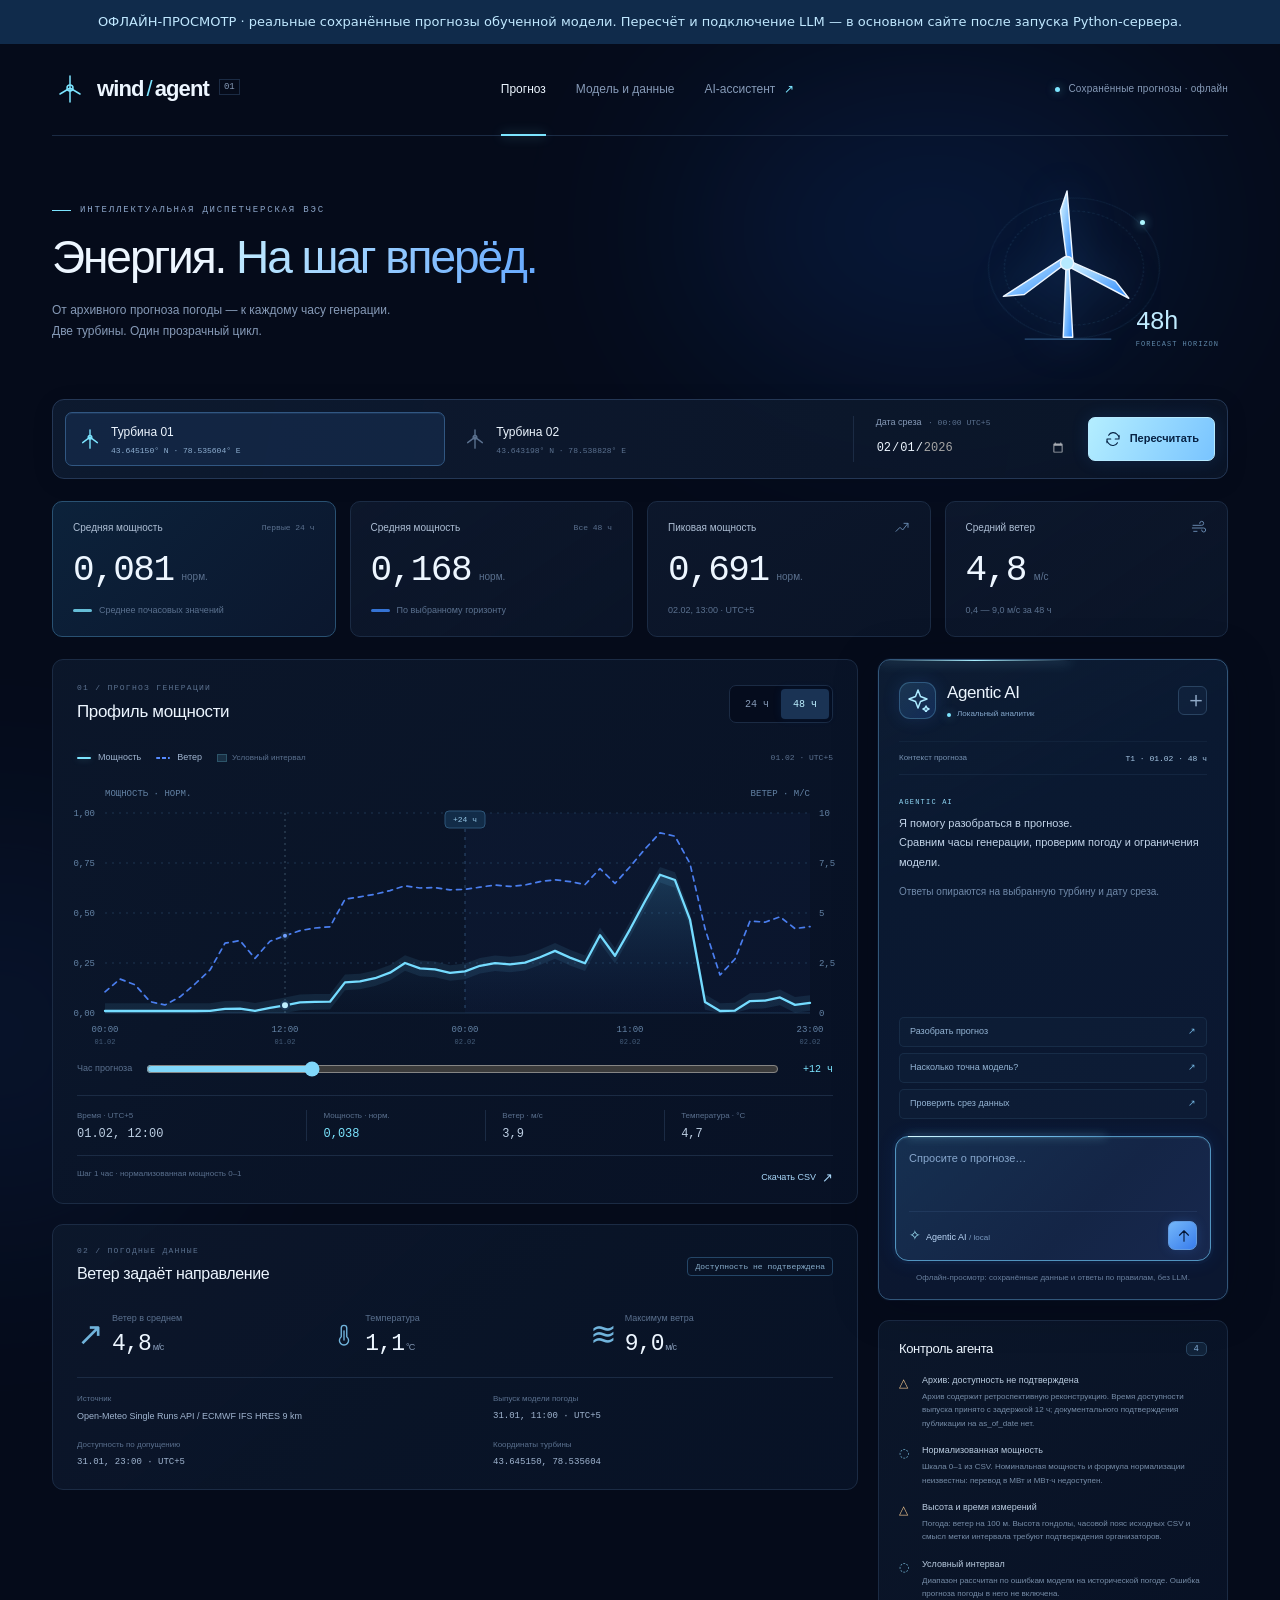
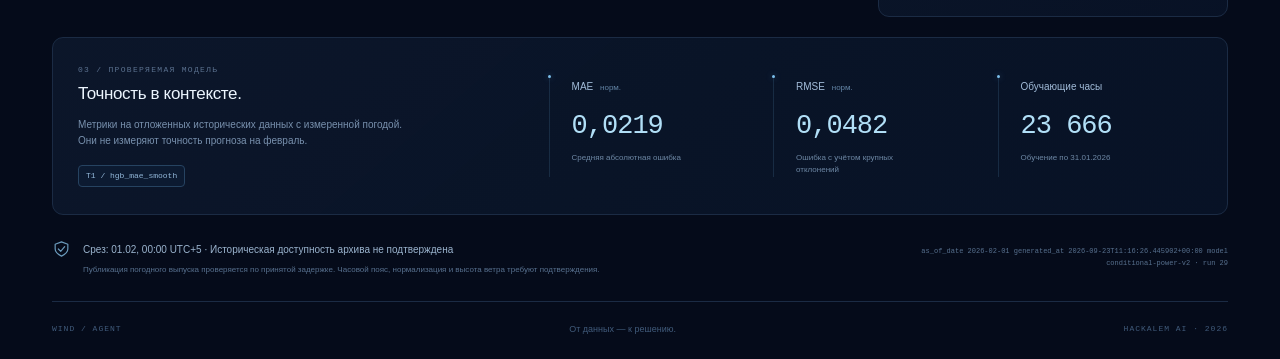
==== preview.html @ 8cc347a9 "Add zip files" ====
<!doctype html>
<html lang="ru">
<head>
  <meta charset="UTF-8">
  <meta name="viewport" content="width=device-width, initial-scale=1.0">
  <meta name="theme-color" content="#050b1a">
  <meta name="description" content="Wind / Agent — почасовой прогноз выработки ветроэлектростанции с проверяемыми данными и AI-ассистентом.">
  <title>Wind / Agent — энергия на шаг вперёд</title>
  <style>/* Wind / Agent. Local, dependency-free interface; all data comes from the API. */
:root {
  color-scheme:dark;
  --bg:#050b1a;
  --panel:#0a1428;
  --panel-raised:#0e1b34;
  --ink:#edf6ff;
  --muted:#869ab7;
  --subtle:#5b718f;
  --line:#1b2b44;
  --cyan:#7ce5ff;
  --blue:#408bff;
  --mint:#80dec9;
  --warning:#edc28c;
  --font:Inter,"SF Pro Display",-apple-system,BlinkMacSystemFont,"Segoe UI",Arial,sans-serif;
  --mono:"SFMono-Regular",Consolas,"Liberation Mono",monospace
}
* {
  box-sizing:border-box
}
html {
  scroll-behavior:smooth;
  scroll-padding-top:25px
}
body {
  margin:0;
  background:var(--bg);
  color:var(--ink);
  font:14px/1.55 var(--font);
  min-width:320px
}
button,input,textarea,select {
  font:inherit
}
button,a,input,textarea {
  -webkit-tap-highlight-color:transparent
}
button {
  cursor:pointer
}
button:disabled {
  cursor:not-allowed;
  opacity:.45
}
a {
  color:inherit;
  text-decoration:none
}
button:focus-visible,a:focus-visible,input:focus-visible,textarea:focus-visible {
  outline:2px solid var(--cyan);
  outline-offset:4px
}
button {
  color:inherit
}
h1,h2,p {
  margin:0
}
svg {
  display:block
}
svg:not(#forecast-chart) {
  fill:none;
  stroke:currentColor;
  stroke-width:1.5;
  stroke-linecap:round;
  stroke-linejoin:round
}
button svg {
  width:18px;
  height:18px
}
.mono {
  font-family:var(--mono);
  font-variant-numeric:tabular-nums
}
.muted {
  color:var(--muted)
}
[hidden] {
  display:none!important
}
.visually-hidden,.skip-link:not(:focus) {
  position:absolute;
  width:1px;
  height:1px;
  overflow:hidden;
  clip-path:inset(50%)
}
.skip-link:focus {
  position:fixed;
  z-index:100;
  top:10px;
  left:10px;
  background:var(--cyan);
  color:var(--bg);
  padding:10px
}
.ambient {
  position:absolute;
  pointer-events:none;
  z-index:0;
  border-radius:100%;
  filter:blur(105px);
  opacity:.14
}
.ambient-one {
  background:#166dfb;
  width:490px;
  height:300px;
  top:80px;
  right:8%
}
.ambient-two {
  background:#16448f;
  width:400px;
  height:430px;
  top:820px;
  left:-200px
}
.app-shell {
  position:relative;
  max-width:1512px;
  padding:0 52px;
  margin:0 auto
}
.topbar {
  height:92px;
  display:flex;
  align-items:center;
  justify-content:space-between;
  gap:25px;
  border-bottom:1px solid var(--line)
}
.brand {
  display:flex;
  align-items:center;
  gap:10px;
  font-size:22px;
  letter-spacing:-.9px;
  font-weight:650;
  white-space:nowrap
}
.brand-mark {
  width:35px;
  height:35px;
  display:grid;
  place-items:center;
  color:var(--cyan)
}
.brand-mark svg {
  width:32px;
  height:32px
}
.brand-slash {
  margin:0 3px;
  color:var(--cyan);
  font-weight:350
}
.brand-version {
  font:9px var(--mono);
  color:var(--muted);
  align-self:flex-start;
  margin-top:7px;
  border:1px solid var(--line);
  padding:2px 4px;
  letter-spacing:0
}
.topbar nav {
  display:flex;
  gap:30px;
  align-self:stretch
}
.nav-link {
  display:flex;
  align-items:center;
  color:var(--muted);
  position:relative;
  font-size:12px
}
.nav-link:hover {
  color:var(--ink)
}
.nav-link.active {
  color:var(--ink)
}
.nav-link.active:after {
  content:"";
  height:2px;
  background:var(--cyan);
  position:absolute;
  bottom:-1px;
  left:0;
  right:0;
  box-shadow:0 0 12px #7ce5ff70
}
.nav-link span {
  margin-left:9px;
  color:var(--cyan)
}
.connection-badge {
  font-size:10px;
  color:var(--muted);
  display:flex;
  align-items:center;
  gap:8px;
  white-space:nowrap;
  letter-spacing:.2px
}
.status-dot {
  display:inline-block;
  width:5px;
  height:5px;
  border-radius:50%;
  background:var(--cyan);
  box-shadow:0 0 9px #7ce5ff85;
  flex-shrink:0
}
.connection-badge.is-error .status-dot {
  background:var(--warning);
  box-shadow:none
}
.hero {
  padding:42px 0 31px;
  display:flex;
  align-items:center;
  justify-content:space-between;
  gap:20px;
  min-height:244px;
  position:relative
}
.eyebrow {
  color:#8ca5c8;
  font:9px/1.5 var(--mono);
  letter-spacing:1.8px;
  display:flex;
  align-items:center;
  gap:9px;
  margin-bottom:14px
}
.eyebrow span {
  width:19px;
  height:1px;
  background:var(--cyan)
}
h1 {
  font-size:clamp(32px,3.6vw,52px);
  font-weight:450;
  letter-spacing:-2.1px;
  line-height:1.12
}
h1 span {
  color:var(--cyan);
  background:linear-gradient(100deg,#c0eaff,#66a9ff);
  -webkit-background-clip:text;
  background-clip:text;
  -webkit-text-fill-color:transparent
}
.hero-subtitle {
  font-size:12px;
  color:var(--muted);
  margin-top:17px;
  line-height:1.7
}
.hero-orbit {
  width:245px;
  height:190px;
  position:relative;
  flex-shrink:0;
  margin-right:20px
}
.hero-orbit>svg {
  position:absolute;
  left:10px;
  top:-8px;
  width:190px;
  height:190px;
  filter:drop-shadow(0 0 20px #3d9aff45);
  stroke:none
}
.orbit-ring {
  position:absolute;
  border:1px solid #21466a50;
  left:25px;
  top:4px;
  width:172px;
  height:172px;
  border-radius:50%;
  transform:rotateX(35deg) rotate(-30deg)
}
.ring-inner {
  width:140px;
  height:140px;
  left:41px;
  top:20px;
  border-style:dashed;
  border-color:#38769b36
}
.orbit-dot {
  width:5px;
  height:5px;
  border-radius:50%;
  background:#adf6ff;
  position:absolute;
  top:42px;
  left:177px;
  box-shadow:0 0 10px #7ce5ff
}
.orbit-label {
  position:absolute;
  right:-11px;
  bottom:20px;
  font:25px var(--mono);
  color:#c0ebff;
  letter-spacing:-1px
}
.orbit-label span {
  display:block;
  font:7px var(--mono);
  letter-spacing:1px;
  color:#6088aa;
  margin-top:3px
}
.control-bar {
  display:flex;
  align-items:center;
  gap:22px;
  border:1px solid #243755;
  border-radius:12px;
  padding:12px;
  background:linear-gradient(100deg,#0e1b31e8,#0a1629e0);
  box-shadow:0 4px 25px #00000012
}
.turbine-toggle {
  display:flex;
  gap:5px;
  flex:1
}
.turbine-toggle button {
  display:flex;
  align-items:center;
  gap:10px;
  text-align:left;
  padding:10px 13px;
  background:transparent;
  border:1px solid transparent;
  border-radius:7px;
  min-height:54px;
  flex:1
}
.turbine-toggle svg {
  width:22px;
  height:30px;
  color:var(--subtle)
}
.turbine-toggle button span {
  font-size:12px;
  font-weight:500
}
.turbine-toggle small {
  display:block;
  font:8px var(--mono);
  color:var(--subtle);
  margin-top:5px;
  white-space:nowrap
}
.turbine-toggle button[aria-pressed=true] {
  background:#19335880;
  border-color:#315782;
  box-shadow:inset 0 1px 0 #569ddd20
}
.turbine-toggle button[aria-pressed=true] svg {
  color:var(--cyan)
}
.turbine-toggle button[aria-pressed=true] small {
  color:#8fb0d2
}
.date-control {
  display:grid;
  gap:5px;
  padding-left:22px;
  border-left:1px solid var(--line)
}
.date-control>span {
  font-size:9px;
  color:var(--muted)
}
.date-control>span span {
  font-size:8px;
  color:var(--subtle);
  margin-left:4px
}
.date-control input {
  color:var(--ink);
  background:transparent;
  border:0;
  padding:0;
  font:12px var(--mono);
  width:190px;
  height:27px;
  outline-offset:3px
}
.date-control input::-webkit-calendar-picker-indicator {
  opacity:.65;
  cursor:pointer
}
.primary-button {
  background:linear-gradient(115deg,#b4eeff,#79c4ff);
  color:#062143;
  border:1px solid #b5e9ff;
  border-radius:7px;
  padding:12px 15px;
  display:flex;
  align-items:center;
  justify-content:center;
  gap:8px;
  font-size:11px;
  font-weight:650;
  box-shadow:0 0 17px #348aff25;
  min-height:42px;
  white-space:nowrap;
  transition:box-shadow .2s,transform .2s
}
.primary-button:hover:not(:disabled) {
  box-shadow:0 0 25px #348aff70;
  transform:translateY(-1px)
}
.primary-button.is-loading svg {
  animation:spin 1.5s linear infinite
}
.error-panel {
  margin-top:18px;
  border:1px solid #73513e;
  background:#251c1c;
  color:#f4cfb3;
  border-radius:9px;
  padding:15px 18px;
  font-size:12px;
  overflow-wrap:anywhere
}
.error-panel strong {
  display:block;
  margin-bottom:4px
}
.error-panel p {
  margin-top:4px
}
.kpi-grid {
  display:grid;
  grid-template-columns:repeat(4,minmax(0,1fr));
  margin:22px 0;
  gap:14px
}
.kpi-card {
  min-width:0;
  position:relative;
  border:1px solid var(--line);
  background:linear-gradient(145deg,#101d34aa,#0a1427);
  border-radius:10px;
  padding:18px 20px
}
.kpi-card:first-child {
  background:linear-gradient(135deg,#12365788,#0b172e);
  border-color:#295172
}
.kpi-label {
  display:flex;
  align-items:center;
  justify-content:space-between;
  gap:9px;
  font-size:10px;
  color:#adbed4
}
.kpi-label>span {
  font:8px var(--mono);
  color:var(--subtle);
  white-space:nowrap
}
.kpi-label>svg {
  width:16px;
  height:16px;
  color:#6485ab
}
.kpi-value {
  margin-top:14px;
  display:flex;
  gap:8px;
  align-items:baseline;
  line-height:1.2
}
.kpi-value>span {
  font:36px var(--mono);
  letter-spacing:-1.5px
}
.kpi-value small {
  font-size:10px;
  color:var(--subtle)
}
.kpi-bottom {
  display:flex;
  align-items:center;
  gap:7px;
  color:var(--subtle);
  font-size:9px;
  margin-top:13px;
  min-height:14px
}
.kpi-mini-line {
  display:inline-block;
  width:19px;
  height:3px;
  border-radius:2px;
  background:var(--cyan);
  opacity:.8
}
.kpi-mini-line.blue {
  background:var(--blue)
}
.workspace-grid {
  display:grid;
  grid-template-columns:minmax(0,1fr) 350px;
  gap:20px;
  align-items:start
}
.data-column,.assistant-column {
  display:grid;
  gap:20px;
  min-width:0
}
.panel {
  background:linear-gradient(140deg,#0c182ce0,#081226f0);
  border:1px solid var(--line);
  border-radius:11px;
  min-width:0
}
.panel-heading {
  display:flex;
  align-items:center;
  justify-content:space-between;
  gap:16px;
  padding:23px 24px 0
}
.section-index {
  font:8px var(--mono);
  letter-spacing:1.3px;
  color:var(--subtle);
  margin-bottom:7px
}
h2 {
  font-size:17px;
  font-weight:500;
  letter-spacing:-.35px
}
.segmented {
  display:flex;
  border:1px solid var(--line);
  padding:3px;
  border-radius:7px;
  background:#050c1d
}
.segmented button {
  padding:6px 12px;
  background:transparent;
  border:0;
  border-radius:4px;
  font:10px var(--mono);
  color:var(--muted);
  min-height:30px
}
.segmented button[aria-pressed=true] {
  background:#1a3354;
  color:#bcf0ff;
  box-shadow:0 0 10px #226ad31a
}
.chart-toolbar {
  padding:22px 24px 4px;
  display:flex;
  align-items:center;
  justify-content:space-between;
  gap:10px;
  flex-wrap:wrap
}
.legend {
  display:flex;
  align-items:center;
  gap:15px;
  flex-wrap:wrap
}
.legend button {
  display:flex;
  align-items:center;
  gap:7px;
  background:none;
  border:0;
  padding:0;
  min-height:22px;
  font-size:9px;
  color:#a0b5d0
}
.legend button[aria-pressed=false] {
  opacity:.45;
  text-decoration:line-through
}
.legend-swatch {
  display:inline-block;
  width:14px;
  height:2px;
  border-radius:2px;
  background:var(--cyan);
  box-shadow:0 0 7px #7ce5ff45
}
.wind-swatch {
  background:repeating-linear-gradient(to right,#568bff 0 4px,transparent 4px 6px);
  box-shadow:none
}
.interval-legend {
  display:flex;
  align-items:center;
  gap:5px;
  font-size:8px;
  color:var(--subtle)
}
.interval-legend span {
  width:10px;
  height:8px;
  background:#7ce5ff20;
  border:1px solid #7ce5ff33
}
.chart-period {
  font-size:8px;
  color:var(--subtle)
}
.chart-wrap {
  position:relative;
  margin:10px 14px 0;
  min-height:270px;
  height:270px
}
#forecast-chart {
  width:100%;
  height:100%;
  overflow:visible
}
#forecast-chart text {
  font:9px var(--mono);
  fill:#6382a4
}
.chart-empty {
  position:absolute;
  inset:0;
  display:flex;
  align-items:center;
  justify-content:center;
  flex-direction:column;
  gap:17px;
  text-align:center;
  color:var(--muted);
  font-size:12px
}
.loader {
  width:25px;
  height:25px;
  border:1px solid #24456b;
  border-top:1px solid var(--cyan);
  border-radius:50%;
  animation:spin .85s linear infinite
}
.chart-tooltip {
  position:absolute;
  z-index:4;
  pointer-events:none;
  border:1px solid #3c6187;
  border-radius:7px;
  background:#0b192eef;
  padding:10px 12px;
  box-shadow:0 8px 25px #0007;
  backdrop-filter:blur(15px);
  font-size:10px;
  min-width:150px
}
.chart-tooltip strong {
  font-weight:500;
  display:block;
  color:#c5e5f4;
  font-family:var(--mono);
  margin-bottom:7px
}
.chart-tooltip div {
  display:flex;
  justify-content:space-between;
  gap:16px;
  margin-top:4px;
  color:var(--muted)
}
.chart-tooltip div span:last-child {
  color:var(--ink);
  font-family:var(--mono)
}
.hour-selector {
  display:flex;
  align-items:center;
  gap:12px;
  font-size:9px;
  color:var(--subtle);
  padding:4px 24px 14px
}
.hour-selector label {
  white-space:nowrap
}
.hour-selector input {
  flex:1;
  min-width:45px;
  accent-color:#80d7fa;
  height:20px
}
.hour-selector output {
  min-width:40px;
  text-align:right;
  color:var(--cyan);
  font-size:10px
}
.point-details {
  margin:0 24px;
  display:grid;
  grid-template-columns:1.3fr repeat(3,1fr);
  gap:10px;
  padding:14px 0;
  border-top:1px solid var(--line);
  border-bottom:1px solid var(--line)
}
.point-details>div {
  display:flex;
  flex-direction:column;
  gap:4px
}
.point-details>div+div {
  padding-left:16px;
  border-left:1px solid var(--line)
}
.point-details span {
  font-size:8px;
  color:var(--subtle)
}
.point-details strong {
  font:12px var(--mono);
  color:#bdcfe3
}
.point-details>div:nth-child(2) strong {
  color:var(--cyan)
}
.chart-footnote {
  padding:12px 24px 15px;
  display:flex;
  justify-content:space-between;
  gap:10px;
  color:var(--subtle);
  font-size:8px
}
.text-button {
  display:flex;
  gap:6px;
  align-items:center;
  background:none;
  border:0;
  padding:0;
  color:#a9d8fa;
  font-size:9px
}
.text-button span {
  font-size:13px
}
.weather-panel .panel-heading {
  padding-top:21px
}
.weather-panel h2 {
  font-size:16px
}
.source-tag {
  border:1px solid #244667;
  color:#8aafcd;
  border-radius:4px;
  padding:4px 7px;
  font:8px var(--mono);
  white-space:nowrap
}
.weather-summary {
  display:grid;
  grid-template-columns:repeat(3,1fr);
  padding:25px 24px 20px;
  gap:13px
}
.weather-stat {
  display:flex;
  align-items:center;
  gap:10px;
  min-width:0
}
.weather-stat>svg {
  width:22px;
  height:25px;
  color:#71b4dc
}
.weather-icon {
  font-size:32px;
  color:#71b4dc;
  width:25px;
  line-height:1
}
.weather-stat>div>span {
  font-size:9px;
  color:var(--subtle);
  display:block
}
.weather-stat strong {
  font:23px var(--mono);
  font-weight:400;
  display:block;
  letter-spacing:-.8px;
  margin-top:5px
}
.weather-stat small {
  font:9px var(--font);
  color:var(--muted)
}
.provenance-grid {
  display:grid;
  grid-template-columns:1.15fr 1fr;
  gap:15px 25px;
  margin:0 24px 20px;
  padding-top:15px;
  border-top:1px solid var(--line)
}
.provenance-grid dt {
  font-size:8px;
  color:var(--subtle)
}
.provenance-grid dd {
  font-size:9px;
  line-height:1.5;
  color:#a0b5d0;
  margin:5px 0 0;
  overflow-wrap:anywhere
}
.chat-panel {
  position:relative;
  border:1px solid #325679;
  border-radius:12px;
  background:linear-gradient(152deg,#152d4b80 0%,#0a1931 28%,#0b1730 80%);
  overflow:hidden;
  box-shadow:0 0 0 1px #3b7bc611,0 6px 45px #01071740
}
.chat-panel:before {
  content:"";
  position:absolute;
  left:0;
  right:45%;
  height:1px;
  top:0;
  background:linear-gradient(90deg,transparent,#a9efff,transparent);
  box-shadow:0 0 12px #8bd9ff
}
.chat-head {
  display:flex;
  align-items:center;
  gap:11px;
  padding:20px
}
.agent-avatar {
  width:37px;
  height:37px;
  display:grid;
  place-items:center;
  border:1px solid #508bb475;
  border-radius:11px;
  background:linear-gradient(135deg,#6cceff26,#2967de35);
  color:#aceaff;
  box-shadow:0 0 17px #3d88ff25
}
.agent-avatar svg {
  width:24px;
  height:24px
}
.chat-head h2 {
  font-size:17px;
  letter-spacing:-.4px
}
.chat-head p {
  font-size:8px;
  color:#85a8cc;
  display:flex;
  gap:6px;
  align-items:center;
  margin-top:2px
}
.chat-head .status-dot {
  width:4px;
  height:4px
}
.icon-button {
  margin-left:auto;
  background:#192d4965;
  border:1px solid #294361;
  color:#91aac8;
  border-radius:6px;
  width:29px;
  height:29px;
  font-size:22px;
  line-height:1
}
.icon-button:hover {
  background:#284668
}
.chat-context {
  display:flex;
  align-items:center;
  justify-content:space-between;
  gap:10px;
  margin:0 20px;
  padding:10px 0;
  border-top:1px solid #233b594a;
  border-bottom:1px solid #233b5960;
  color:#7792b2;
  font-size:8px
}
.chat-context strong {
  font:8px var(--mono);
  color:#a6c6e4
}
.chat-messages {
  height:242px;
  overflow-y:auto;
  padding:23px 20px 12px;
  scrollbar-color:#35597d transparent;
  scrollbar-width:thin;
  display:flex;
  flex-direction:column;
  gap:18px
}
.chat-message {
  font-size:11px;
  line-height:1.75;
  flex-shrink:0;
  overflow-wrap:anywhere
}
.message-author {
  font:7px var(--mono);
  letter-spacing:1.2px;
  color:#91d8f6;
  display:block;
  margin-bottom:8px
}
.chat-message p {
  white-space:pre-wrap;
  color:#c2d4e9
}
.chat-message .message-note {
  font-size:10px;
  color:#7089a9;
  margin-top:11px
}
.user-message {
  background:#1c365865;
  padding:11px 13px;
  border:1px solid #2e507361;
  border-radius:9px 9px 2px 9px;
  margin-left:19px
}
.user-message .message-author {
  color:#90a6c4
}
.assistant-message.is-error p {
  color:var(--warning)
}
.typing {
  display:flex;
  align-items:center;
  gap:5px;
  min-height:18px
}
.typing span {
  width:4px;
  height:4px;
  background:var(--cyan);
  border-radius:50%;
  animation:pulse 1s ease-in-out infinite
}
.typing span:nth-child(2) {
  animation-delay:.15s
}
.typing span:nth-child(3) {
  animation-delay:.3s
}
.chat-suggestions {
  display:flex;
  flex-direction:column;
  gap:6px;
  padding:0 20px 17px
}
.chat-suggestions button {
  display:flex;
  align-items:center;
  justify-content:space-between;
  border:1px solid #24415f75;
  background:#12233b70;
  color:#94b4d4;
  font-size:9px;
  padding:7px 10px;
  border-radius:5px;
  text-align:left;
  transition:background .2s
}
.chat-suggestions button:hover {
  background:#1b3657;
  color:#c1ebff
}
.chat-suggestions button span {
  color:#73b5e0
}
.chat-composer {
  position:relative;
  margin:0 16px;
  padding:13px 13px 10px;
  border:1px solid #5194c0;
  border-radius:13px;
  background:linear-gradient(135deg,#244e7970,#1d335c80 60%,#263b7075);
  box-shadow:0 0 0 3px #478dde09,0 0 20px #195ef41c,inset 0 1px 2px #a2eaff25;
  transition:box-shadow .2s,border-color .2s
}
.chat-composer:before {
  content:"";
  position:absolute;
  top:-1px;
  left:12px;
  width:63%;
  height:1px;
  background:linear-gradient(90deg,#d6faff,#82d1ff,transparent);
  box-shadow:0 0 8px #8be8ff
}
.chat-composer:focus-within {
  border-color:#9ce7ff;
  box-shadow:0 0 0 3px #5399ff1a,0 0 30px #296cfb36,inset 0 1px 5px #8ae9ff20
}
.chat-composer textarea {
  display:block;
  resize:none;
  border:0;
  outline:none;
  background:transparent;
  color:var(--ink);
  font-size:11px;
  line-height:1.6;
  width:100%;
  height:54px;
  max-height:150px;
  padding:0;
  box-shadow:none
}
.chat-composer textarea:focus-visible {
  outline:0
}
.chat-composer textarea::placeholder {
  color:#88a8ce
}
.composer-footer {
  border-top:1px solid #6991c522;
  margin-top:7px;
  padding-top:9px;
  display:flex;
  align-items:center;
  justify-content:space-between;
  gap:9px
}
.composer-footer>span {
  font-size:9px;
  color:#bad6f6
}
.composer-spark {
  font-size:14px;
  color:#a5ecff;
  margin-right:3px
}
.composer-footer small {
  color:#7a9ac0;
  font-size:8px
}
.composer-footer button {
  width:29px;
  height:29px;
  display:grid;
  place-items:center;
  border:1px solid #629be0;
  border-radius:7px;
  background:linear-gradient(140deg,#74b7fa,#387cec);
  color:#041635;
  box-shadow:0 0 11px #438dff35
}
.composer-footer button:hover {
  background:#9cdeff
}
.chat-disclaimer {
  font-size:8px;
  color:#687f9d;
  margin:11px 18px 15px;
  text-align:center
}
.warnings-panel {
  padding-bottom:15px
}
.panel-heading.compact {
  padding:18px 20px 0
}
.compact h2 {
  font-size:13px
}
.count-pill {
  color:#81abd4;
  border:1px solid #294561;
  background:#11233a;
  padding:1px 7px;
  font:9px var(--mono);
  border-radius:5px
}
#warnings-list {
  padding:0 20px
}
#warnings-list>.muted {
  font-size:10px;
  margin-top:15px
}
.warning-item {
  display:flex;
  gap:9px;
  margin-top:14px
}
.warning-symbol {
  width:14px;
  flex-shrink:0;
  color:var(--warning);
  font-size:12px
}
.warning-item.info .warning-symbol {
  color:#78bada
}
.warning-item h3 {
  font-size:9px;
  font-weight:500;
  line-height:1.4;
  margin:0 0 4px;
  color:#bacce0
}
.warning-item p {
  font-size:8px;
  color:#778da8;
  line-height:1.65;
  margin:0
}
.model-panel {
  margin-top:20px;
  display:grid;
  grid-template-columns:1fr 1.5fr;
  padding:27px 25px;
  gap:35px
}
.model-intro>p:not(.section-index) {
  font-size:10px;
  color:#7890ad;
  max-width:345px;
  margin-top:10px;
  line-height:1.65
}
.model-name {
  display:inline-block;
  font-size:8px;
  color:#93b8da;
  border:1px solid #264361;
  background:#0e223b75;
  border-radius:4px;
  padding:4px 7px;
  margin-top:15px;
  overflow-wrap:anywhere;
  max-width:100%
}
.model-metrics {
  display:grid;
  grid-template-columns:repeat(3,1fr);
  align-content:center;
  gap:20px
}
.model-metrics>div {
  padding-left:22px;
  border-left:1px solid #2c4a6870;
  position:relative
}
.model-metrics>div:before {
  content:"";
  width:3px;
  height:3px;
  background:#7bbeea;
  border-radius:50%;
  position:absolute;
  top:0;
  left:-2px;
  box-shadow:0 0 6px #79c2ff70
}
.model-metrics>div>span {
  font-size:10px;
  color:#a1bbd8
}
.model-metrics small {
  font-size:8px;
  color:#6384a5;
  margin-left:4px
}
.model-metrics strong {
  display:block;
  margin:14px 0 11px;
  font:27px var(--mono);
  letter-spacing:-1px;
  color:#b1dff7
}
.model-metrics p {
  font-size:8px;
  color:#6e88a5;
  line-height:1.55;
  max-width:135px
}
.integrity-footer {
  display:flex;
  align-items:center;
  justify-content:space-between;
  gap:30px;
  margin-top:23px;
  padding-bottom:24px;
  border-bottom:1px solid var(--line)
}
.integrity-title {
  display:flex;
  gap:12px;
  max-width:690px
}
.integrity-title>svg {
  width:19px;
  height:22px;
  color:#6b9bbc;
  flex-shrink:0
}
.integrity-title strong {
  font-size:10px;
  color:#9bb4ce;
  font-weight:450
}
.integrity-title p {
  font-size:8px;
  color:#58718f;
  margin-top:4px;
  line-height:1.6
}
.metadata {
  font-size:7px;
  color:#58718f;
  line-height:1.7;
  text-align:right;
  overflow-wrap:anywhere;
  max-width:310px
}
.page-bottom {
  display:flex;
  justify-content:space-between;
  gap:15px;
  padding:22px 0 25px;
  color:#415b7b;
  font:8px var(--mono);
  letter-spacing:1px
}
.page-bottom>span:nth-child(2) {
  font:9px var(--font);
  letter-spacing:0
}
.is-busy .kpi-value {
  opacity:.4
}
@keyframes spin {
  to {
    transform:rotate(360deg)
  }
}
@keyframes pulse {
  50% {
    opacity:.25;
    transform:translateY(-2px)
  }
}
@media(min-width:1600px) {
  .app-shell {
    max-width:1570px
  }
  .workspace-grid {
    grid-template-columns:minmax(0,1fr) 390px
  }
  .chat-messages {
    height:250px
  }
  .hero {
    min-height:270px
  }
  .chart-wrap {
    height:290px
  }
  .chat-suggestions button {
    padding:9px 11px
  }
  .chat-message {
    font-size:12px
  }
}
@media(max-width:1200px) {
  .app-shell {
    padding:0 30px
  }
  .topbar nav {
    gap:20px
  }
  .workspace-grid {
    grid-template-columns:minmax(0,1fr) 310px;
    gap:16px
  }
  .data-column,.assistant-column {
    gap:16px
  }
  .turbine-toggle small {
    font-size:7px
  }
  .control-bar {
    gap:12px
  }
  .date-control {
    padding-left:12px
  }
  .date-control input {
    width:162px
  }
  .date-control>span span {
    display:block;
    margin-left:0
  }
  .kpi-card {
    padding:17px 15px
  }
  .kpi-label {
    font-size:9px
  }
  .kpi-label>span {
    font-size:7px
  }
  .kpi-value>span {
    font-size:30px
  }
  .panel-heading {
    padding-left:19px;
    padding-right:19px
  }
  .chart-toolbar {
    padding-left:19px;
    padding-right:19px
  }
  .interval-legend {
    font-size:7px
  }
  .chart-period {
    font-size:7px
  }
  .weather-summary {
    padding-left:19px;
    padding-right:19px
  }
  .weather-stat {
    gap:7px
  }
  .weather-stat strong {
    font-size:20px
  }
  .weather-stat>div>span {
    font-size:8px
  }
  .weather-stat>svg,.weather-icon {
    width:20px
  }
  .weather-panel h2 {
    font-size:14px
  }
  .source-tag {
    font-size:7px
  }
  .model-panel {
    gap:20px
  }
  .model-metrics {
    gap:13px
  }
  .model-metrics>div {
    padding-left:16px
  }
  .model-metrics strong {
    font-size:23px
  }
  .point-details {
    margin:0 19px;
    gap:6px
  }
  .point-details>div+div {
    padding-left:9px
  }
  .point-details strong {
    font-size:10px
  }
  .point-details span {
    font-size:7px
  }
  .chart-footnote {
    padding-left:19px;
    padding-right:19px
  }
  .chat-head {
    padding:18px
  }
  .chat-context {
    margin:0 18px
  }
  .chat-messages {
    padding-left:18px;
    padding-right:18px
  }
  .chat-suggestions {
    padding-left:18px;
    padding-right:18px
  }
  .hero-orbit {
    margin-right:0
  }
  .hero h1 {
    font-size:40px
  }
}
@media(max-width:1000px) {
  .topbar {
    height:78px
  }
  .topbar nav {
    gap:17px
  }
  .nav-link {
    font-size:11px
  }
  .connection-badge {
    font-size:8px
  }
  .brand {
    font-size:20px
  }
  .hero-orbit {
    width:170px;
    transform:scale(.88);
    transform-origin:right center;
    margin-right:35px
  }
  .hero h1 {
    font-size:35px
  }
  .hero-subtitle {
    font-size:11px
  }
  .workspace-grid {
    grid-template-columns:minmax(0,1fr) 290px
  }
  .control-bar {
    flex-wrap:wrap
  }
  .turbine-toggle {
    flex-basis:50%;
  }
  .date-control input {
    width:155px
  }
  .primary-button {
    padding:10px;
    font-size:10px
  }
  .turbine-toggle small {
    display:none
  }
  .turbine-toggle button {
    padding:8px 10px
  }
  .turbine-toggle button span {
    font-size:11px
  }
  .kpi-grid {
    gap:10px
  }
  .kpi-label {
    display:block
  }
  .kpi-label>span {
    display:block;
    margin-top:3px
  }
  .kpi-label>svg {
    display:none
  }
  .kpi-label {
    min-height:28px
  }
  .kpi-value {
    margin-top:10px
  }
  .kpi-value>span {
    font-size:28px
  }
  .kpi-bottom {
    font-size:8px
  }
  .kpi-mini-line {
    width:12px
  }
  .chart-toolbar {
    padding-top:16px
  }
  .legend {
    gap:10px
  }
  .legend button {
    font-size:8px
  }
  .interval-legend {
    display:none
  }
  .weather-panel .panel-heading {
    align-items:start
  }
  .source-tag {
    display:none
  }
  .weather-summary {
    grid-template-columns:1fr;
    gap:13px;
    padding-top:18px
  }
  .weather-stat>div {
    display:flex;
    flex:1;
    align-items:center;
    justify-content:space-between
  }
  .weather-stat>div>span {
    font-size:10px
  }
  .weather-stat strong {
    font-size:17px;
    margin-top:0
  }
  .weather-stat {
    gap:10px
  }
  .weather-stat>svg,.weather-icon {
    height:19px;
    width:20px;
    font-size:24px
  }
  .provenance-grid {
    gap:13px
  }
  .model-panel {
    grid-template-columns:1fr 1.35fr
  }
  .model-metrics strong {
    font-size:20px
  }
  .model-metrics {
    gap:10px
  }
  .model-metrics>div {
    padding-left:13px
  }
  .chat-messages {
    height:255px
  }
  .chat-suggestions {
    gap:6px
  }
  .chat-suggestions button {
    font-size:8px;
    padding:8px
  }
  .chat-context {
    font-size:7px
  }
  .point-details {
    grid-template-columns:1.2fr 1fr 1fr
  }
  .point-details>div:last-child {
    display:none
  }
  .chart-footnote>span {
    max-width:150px
  }
  .chart-wrap {
    height:250px;
    min-height:250px
  }
  .integrity-footer {
    align-items:start
  }
  .metadata {
    max-width:210px
  }
}
@media(max-width:800px) {
  .app-shell {
    padding:0 22px
  }
  .connection-badge {
    display:none
  }
  .topbar nav {
    gap:22px
  }
  .hero {
    padding:33px 0 27px;
    min-height:215px
  }
  .hero h1 {
    font-size:32px;
    letter-spacing:-1.3px
  }
  .hero-orbit {
    display:none
  }
  .eyebrow {
    font-size:8px;
    letter-spacing:1.3px
  }
  .hero-subtitle br {
    display:none
  }
  .hero-subtitle {
    max-width:390px
  }
  .workspace-grid {
    grid-template-columns:1fr
  }
  .assistant-column {
    grid-template-columns:1fr 1fr;
    align-items:start
  }
  .chat-panel {
    grid-row:span 2
  }
  .chat-messages {
    height:210px
  }
  .model-panel {
    grid-template-columns:1fr;
    gap:25px
  }
  .model-intro>p:not(.section-index) {
    max-width:550px
  }
  .model-metrics {
    gap:25px
  }
  .model-metrics strong {
    font-size:29px
  }
  .weather-summary {
    grid-template-columns:repeat(3,1fr);
    gap:15px;
    padding:22px 24px
  }
  .weather-stat>div {
    display:block
  }
  .weather-stat>div>span {
    font-size:9px
  }
  .weather-stat strong {
    font-size:23px;
    margin-top:5px
  }
  .weather-stat>svg,.weather-icon {
    height:26px;
    width:23px
  }
  .weather-icon {
    font-size:32px
  }
  .source-tag {
    display:block
  }
  .weather-panel h2 {
    font-size:17px
  }
  .point-details {
    grid-template-columns:1.3fr repeat(3,1fr)
  }
  .point-details>div:last-child {
    display:flex
  }
  .point-details span {
    font-size:8px
  }
  .point-details strong {
    font-size:12px
  }
  .chart-wrap {
    height:270px
  }
  .chart-footnote>span {
    max-width:none
  }
  .interval-legend {
    display:flex;
    font-size:8px
  }
  .legend button {
    font-size:9px
  }
  .legend {
    gap:15px
  }
  .chart-period {
    font-size:8px
  }
  .chart-toolbar {
    padding-top:20px
  }
  .integrity-footer {
    gap:20px
  }
  .metadata {
    max-width:190px
  }
  .control-bar {
    padding:10px
  }
  .turbine-toggle {
    flex-basis:auto
  }
  .date-control input {
    width:154px
  }
  .turbine-toggle button {
    min-height:45px;
    gap:7px
  }
  .turbine-toggle svg {
    width:18px
  }
  .turbine-toggle button span {
    font-size:10px
  }
  .primary-button span {
    font-size:9px
  }
  .primary-button {
    gap:5px;
    padding:10px
  }
  .kpi-card {
    padding:16px 13px
  }
  .kpi-value>span {
    font-size:27px
  }
  .kpi-value small {
    font-size:8px
  }
  .kpi-value {
    gap:5px
  }
  .kpi-bottom {
    font-size:7px
  }
  .kpi-mini-line {
    display:none
  }
}
@media(max-width:580px) {
  .app-shell {
    padding:0 16px
  }
  .topbar {
    height:70px;
    gap:15px
  }
  .brand {
    font-size:20px
  }
  .brand-mark {
    width:26px
  }
  .brand-mark svg {
    width:28px
  }
  .brand-version {
    display:none
  }
  .topbar nav {
    gap:17px
  }
  .nav-link {
    font-size:9px
  }
  .nav-link:nth-child(2) {
    display:none
  }
  .hero {
    padding:29px 0 25px;
    min-height:200px
  }
  .hero h1 {
    font-size:34px;
    line-height:1.12;
    max-width:350px;
    letter-spacing:-1.3px
  }
  .hero h1 span {
    display:block
  }
  .hero-subtitle {
    font-size:10px;
    margin-top:15px;
    max-width:325px
  }
  .eyebrow {
    font-size:7px;
    letter-spacing:1px
  }
  .control-bar {
    gap:12px;
    padding:11px;
    border-radius:9px
  }
  .turbine-toggle {
    flex-basis:100%;
    gap:9px
  }
  .turbine-toggle button {
    padding:10px;
    min-height:51px;
    border:1px solid var(--line)
  }
  .turbine-toggle button span {
    font-size:11px
  }
  .turbine-toggle svg {
    width:20px
  }
  .turbine-toggle small {
    display:block;
    font-size:6px;
    margin-top:4px
  }
  .date-control {
    border:0;
    padding:0;
    flex:1;
    gap:3px
  }
  .date-control>span {
    font-size:8px
  }
  .date-control>span span {
    display:inline;
    font-size:7px;
    margin-left:3px
  }
  .date-control input {
    width:100%;
    font-size:11px;
    height:27px
  }
  .primary-button {
    padding:11px 12px;
    font-size:10px;
    gap:7px
  }
  .primary-button span {
    font-size:10px
  }
  .primary-button svg {
    width:15px
  }
  .kpi-grid {
    grid-template-columns:repeat(2,1fr);
    margin:15px 0;
    gap:10px
  }
  .kpi-card {
    padding:14px 15px
  }
  .kpi-label {
    min-height:auto;
    display:flex;
    font-size:9px
  }
  .kpi-label>span {
    font-size:6px;
    margin:0
  }
  .kpi-value>span {
    font-size:30px
  }
  .kpi-value {
    margin-top:12px
  }
  .kpi-bottom {
    font-size:8px;
    margin-top:9px
  }
  .workspace-grid {
    gap:15px
  }
  .data-column,.assistant-column {
    gap:15px
  }
  .panel-heading {
    padding:18px 16px 0;
    gap:12px
  }
  .section-index {
    font-size:7px;
    letter-spacing:1px
  }
  .panel-heading h2 {
    font-size:15px
  }
  .segmented button {
    font-size:9px;
    padding:5px 10px;
    min-height:29px
  }
  .chart-toolbar {
    padding:16px 16px 0;
    gap:5px
  }
  .legend {
    gap:12px
  }
  .legend button {
    font-size:8px;
    min-height:22px
  }
  .interval-legend {
    font-size:7px
  }
  .chart-period {
    font-size:7px;
    margin-top:1px
  }
  .chart-wrap {
    margin:5px 7px 0;
    height:240px;
    min-height:240px
  }
  .hour-selector {
    padding:1px 16px 12px;
    font-size:8px;
    gap:8px
  }
  .hour-selector output {
    font-size:9px;
    min-width:34px
  }
  .point-details {
    margin:0 16px;
    grid-template-columns:1.25fr 1fr 1fr;
    gap:8px;
    padding:12px 0
  }
  .point-details>div:last-child {
    display:none
  }
  .point-details span {
    font-size:7px
  }
  .point-details strong {
    font-size:10px
  }
  .point-details>div+div {
    padding-left:10px
  }
  .chart-footnote {
    padding:10px 16px 12px;
    font-size:7px;
    align-items:center
  }
  .chart-footnote>span {
    max-width:180px
  }
  .text-button {
    font-size:8px
  }
  .weather-panel .panel-heading {
    padding-top:18px
  }
  .weather-panel h2 {
    font-size:14px
  }
  .source-tag {
    font-size:6px;
    padding:4px 5px
  }
  .weather-summary {
    padding:23px 16px 17px;
    gap:12px
  }
  .weather-stat {
    gap:6px
  }
  .weather-stat>div>span {
    font-size:7px
  }
  .weather-stat strong {
    font-size:19px
  }
  .weather-stat small {
    font-size:8px
  }
  .weather-stat>svg {
    width:16px;
    height:20px
  }
  .weather-icon {
    width:17px;
    font-size:26px
  }
  .provenance-grid {
    margin:0 16px 18px;
    gap:14px 17px;
    padding-top:13px
  }
  .provenance-grid dt {
    font-size:7px
  }
  .provenance-grid dd {
    font-size:8px
  }
  .assistant-column {
    grid-template-columns:1fr
  }
  .chat-panel {
    grid-row:auto
  }
  .chat-head {
    padding:20px
  }
  .chat-context {
    margin:0 20px;
    font-size:8px
  }
  .chat-context strong {
    font-size:9px
  }
  .chat-messages {
    height:230px;
    padding:22px 20px 12px
  }
  .chat-message {
    font-size:12px
  }
  .message-author {
    font-size:8px
  }
  .chat-message .message-note {
    font-size:11px
  }
  .chat-suggestions {
    padding:0 20px 16px
  }
  .chat-suggestions button {
    font-size:10px;
    padding:9px 11px
  }
  .chat-composer {
    margin:0 18px;
    padding:14px
  }
  .chat-composer textarea {
    font-size:12px;
    height:57px
  }
  .composer-footer {
    padding-top:10px
  }
  .composer-footer>span {
    font-size:10px
  }
  .composer-footer button {
    height:33px;
    width:33px
  }
  .chat-disclaimer {
    font-size:8px;
    margin-bottom:16px
  }
  .warning-item h3 {
    font-size:10px
  }
  .warning-item p {
    font-size:9px
  }
  .warnings-panel {
    padding-bottom:20px
  }
  .model-panel {
    margin-top:15px;
    padding:22px 18px;
    gap:23px
  }
  .model-intro h2 {
    font-size:19px
  }
  .model-intro>p:not(.section-index) {
    font-size:10px
  }
  .model-metrics {
    gap:14px
  }
  .model-metrics>div {
    padding-left:10px
  }
  .model-metrics>div>span {
    font-size:8px
  }
  .model-metrics small {
    font-size:6px;
    margin-left:0
  }
  .model-metrics strong {
    font-size:22px;
    margin:11px 0 8px;
    letter-spacing:-.8px
  }
  .model-metrics p {
    font-size:7px
  }
  .model-name {
    font-size:7px
  }
  .integrity-footer {
    flex-direction:column;
    gap:12px;
    margin-top:20px;
    padding-bottom:20px
  }
  .integrity-title {
    gap:9px
  }
  .integrity-title strong {
    font-size:9px
  }
  .integrity-title p {
    font-size:8px
  }
  .integrity-title>svg {
    width:17px
  }
  .metadata {
    text-align:left;
    max-width:100%;
    padding-left:26px;
    font-size:7px
  }
  .page-bottom {
    font-size:7px;
    letter-spacing:.6px;
    padding:20px 0
  }
  .page-bottom>span:nth-child(2) {
    display:none
  }
}
@media(prefers-reduced-motion:reduce) {
  html {
    scroll-behavior:auto
  }
  *,*:before,*:after {
    animation:none!important;
    transition:none!important
  }
  .loader {
    border-color:var(--cyan)
  }
}
</style>
  
</head>
<body><div style="padding:12px 24px;background:#102b4b;color:#c0e8ff;font:13px/1.5 system-ui;text-align:center;position:relative;z-index:5">ОФЛАЙН-ПРОСМОТР · реальные сохранённые прогнозы обученной модели. Пересчёт и подключение LLM — в основном сайте после запуска Python-сервера.</div>
  <a class="skip-link" href="#forecast">К прогнозу</a>
  <div class="ambient ambient-one" aria-hidden="true"></div>
  <div class="ambient ambient-two" aria-hidden="true"></div>
  <div class="app-shell">
    <header class="topbar">
      <a class="brand" href="#" aria-label="Wind Agent — главная"><span class="brand-mark" aria-hidden="true"><svg viewBox="0 0 32 32"><path d="M16 3v12L6 21M16 15l10 6M16 15v14"/><circle cx="16" cy="15" r="3"/></svg></span><span>wind<span class="brand-slash">/</span>agent</span><span class="brand-version">01</span></a>
      <nav aria-label="Разделы"><a class="nav-link active" href="#forecast">Прогноз</a><a class="nav-link" href="#model-section">Модель и данные</a><a class="nav-link" href="#agent-chat">AI-ассистент <span>↗</span></a></nav>
      <div class="connection-badge" role="status"><span class="status-dot"></span><span id="connection-label">Подключение к API</span></div>
    </header>

    <main>
      <section class="hero" aria-labelledby="page-title">
        <div class="hero-copy"><p class="eyebrow"><span></span> ИНТЕЛЛЕКТУАЛЬНАЯ ДИСПЕТЧЕРСКАЯ ВЭС</p><h1 id="page-title">Энергия. <span>На шаг вперёд.</span></h1><p class="hero-subtitle">От архивного прогноза погоды — к каждому часу генерации.<br>Две турбины. Один прозрачный цикл.</p></div>
        <div class="hero-orbit" aria-hidden="true"><div class="orbit-ring ring-outer"></div><div class="orbit-ring ring-inner"></div><span class="orbit-dot"></span><svg viewBox="0 0 200 200"><defs><linearGradient id="turbine-gradient" x1="0" y1="0" x2="1" y2="1"><stop stop-color="#ddf9ff"/><stop offset="1" stop-color="#2787fe"/></linearGradient></defs><path d="M98 99 95 176h10l-4-77" fill="url(#turbine-gradient)"/><g fill="url(#turbine-gradient)"><path d="m99 97-7-54 7-21 6 73Z"/><path d="m98 98-44 33-22 2 62-40Z"/><path d="m102 96 48 21 14 18-65-34Z"/></g><circle cx="99" cy="98" r="7" fill="#b6eaff"/><path d="M55 178h90" stroke="#2d5580"/></svg><span class="orbit-label">48h<span>FORECAST HORIZON</span></span></div>
      </section>

      <section class="control-bar" aria-label="Параметры прогноза">
        <div class="turbine-toggle" role="group" aria-label="Выбор турбины"><button type="button" data-turbine="T1" aria-pressed="true"><svg viewBox="0 0 24 24" aria-hidden="true"><path d="M12 2v8m0 0L4 16m8-6 8 6m-8-6v12"/><circle cx="12" cy="10" r="2"/></svg><span>Турбина 01<small>43.645150° N · 78.535604° E</small></span></button><button type="button" data-turbine="T2" aria-pressed="false"><svg viewBox="0 0 24 24" aria-hidden="true"><path d="M12 2v8m0 0L4 16m8-6 8 6m-8-6v12"/><circle cx="12" cy="10" r="2"/></svg><span>Турбина 02<small>43.643198° N · 78.538828° E</small></span></button></div>
        <label class="date-control"><span>Дата среза <span class="mono">· 00:00 UTC+5</span></span><input id="forecast-date" type="date" min="2026-01-31" max="2026-02-28" value="2026-02-01" required></label>
        <button class="primary-button" id="refresh-button" type="button"><svg viewBox="0 0 24 24" aria-hidden="true"><path d="M20 7v5h-5M4 17v-5h5"/><path d="M6.2 7a7 7 0 0 1 11.5-1L20 9M4 15l2.3 3A7 7 0 0 0 18 17"/></svg><span>Пересчитать</span></button>
      </section>
      <div class="error-panel" id="forecast-error" role="alert" hidden></div>
      <div class="kpi-grid" aria-label="Сводка прогноза" aria-live="polite">
        <article class="kpi-card"><div class="kpi-label">Средняя мощность <span>Первые 24 ч</span></div><div class="kpi-value"><span data-metric="mean24">—</span><small>норм.</small></div><div class="kpi-bottom"><span class="kpi-mini-line" aria-hidden="true"></span><span>Среднее почасовых значений</span></div></article>
        <article class="kpi-card"><div class="kpi-label">Средняя мощность <span data-horizon-label>Все 48 ч</span></div><div class="kpi-value"><span data-metric="meanAll">—</span><small>норм.</small></div><div class="kpi-bottom"><span class="kpi-mini-line blue" aria-hidden="true"></span><span>По выбранному горизонту</span></div></article>
        <article class="kpi-card"><div class="kpi-label">Пиковая мощность <svg viewBox="0 0 24 24" aria-hidden="true"><path d="m3 17 6-6 4 4 8-10m-6 0h6v6"/></svg></div><div class="kpi-value"><span data-metric="peak">—</span><small>норм.</small></div><div class="kpi-bottom" data-metric="peakTime">Ожидаем прогноз</div></article>
        <article class="kpi-card"><div class="kpi-label">Средний ветер <svg viewBox="0 0 24 24" aria-hidden="true"><path d="M3 8h13a3 3 0 1 0-3-3M2 12h17a3 3 0 1 1-3 3M4 17h5"/></svg></div><div class="kpi-value"><span data-metric="wind">—</span><small>м/с</small></div><div class="kpi-bottom" data-metric="windRange">Погодные входные данные</div></article>
      </div>

      <div class="workspace-grid">
        <div class="data-column">
          <section class="panel chart-panel" id="forecast" aria-labelledby="chart-title">
            <div class="panel-heading"><div><p class="section-index">01 / ПРОГНОЗ ГЕНЕРАЦИИ</p><h2 id="chart-title">Профиль мощности</h2></div><div class="segmented" role="group" aria-label="Горизонт прогноза"><button type="button" data-horizon="24" aria-pressed="false">24 ч</button><button type="button" data-horizon="48" aria-pressed="true">48 ч</button></div></div>
            <div class="chart-toolbar"><div class="legend" role="group" aria-label="Ряды графика"><button type="button" data-series="power" aria-pressed="true"><span class="legend-swatch"></span>Мощность</button><button type="button" data-series="wind" aria-pressed="true"><span class="legend-swatch wind-swatch"></span>Ветер</button><span class="interval-legend" id="interval-legend" hidden><span></span>Условный интервал</span></div><span class="chart-period mono" id="chart-period">—</span></div>
            <div class="chart-wrap" id="chart-wrap"><svg id="forecast-chart" role="img" aria-label="Почасовой прогноз нормализованной мощности и скорости ветра"></svg><div class="chart-empty" id="chart-empty"><span class="loader"></span><p>Получаем архивную погоду<br>и запускаем модель…</p></div><div class="chart-tooltip" id="chart-tooltip" role="tooltip" hidden></div></div>
            <div class="hour-selector"><label for="forecast-hour">Час прогноза</label><input id="forecast-hour" type="range" min="0" max="47" value="12" disabled><output for="forecast-hour" id="hour-label" class="mono">+12 ч</output></div>
            <div class="point-details" id="point-details"><div><span>Время · UTC+5</span><strong data-point="time">—</strong></div><div><span>Мощность · норм.</span><strong data-point="power">—</strong></div><div><span>Ветер · м/с</span><strong data-point="wind">—</strong></div><div><span>Температура · °C</span><strong data-point="temperature">—</strong></div></div>
            <div class="chart-footnote"><span>Шаг 1 час · нормализованная мощность 0–1</span><button type="button" class="text-button" id="export-button" disabled>Скачать CSV <span>↗</span></button></div>
          </section>

          <section class="panel weather-panel" aria-labelledby="weather-title"><div class="panel-heading"><div><p class="section-index">02 / ПОГОДНЫЕ ДАННЫЕ</p><h2 id="weather-title">Ветер задаёт направление</h2></div><span class="source-tag" id="weather-source-tag">Архив прогноза</span></div><div class="weather-summary"><div class="weather-stat"><span class="weather-icon" aria-hidden="true">↗</span><div><span>Ветер в среднем</span><strong><span data-metric="weatherWind">—</span><small> м/с</small></strong></div></div><div class="weather-stat"><svg viewBox="0 0 24 24" aria-hidden="true"><path d="M9 14.5V5a3 3 0 0 1 6 0v9.5a5 5 0 1 1-6 0Z"/><path d="M12 8v10"/></svg><div><span>Температура</span><strong><span data-metric="temperature">—</span><small> °C</small></strong></div></div><div class="weather-stat"><span class="weather-icon" aria-hidden="true">≋</span><div><span>Максимум ветра</span><strong><span data-metric="maxWind">—</span><small> м/с</small></strong></div></div></div><dl class="provenance-grid"><div><dt>Источник</dt><dd id="weather-source">—</dd></div><div><dt>Выпуск модели погоды</dt><dd id="weather-run" class="mono">—</dd></div><div><dt>Доступность по допущению</dt><dd id="weather-available" class="mono">—</dd></div><div><dt>Координаты турбины</dt><dd id="weather-coordinates" class="mono">43.645150, 78.535604</dd></div></dl></section>
        </div>

        <aside class="assistant-column">
          <section class="chat-panel" id="agent-chat" aria-labelledby="chat-title"><div class="chat-head"><div class="agent-avatar" aria-hidden="true"><svg viewBox="0 0 24 24"><path d="m12 2 2.5 6.5L21 11l-6.5 2.5L12 20l-2.5-6.5L3 11l6.5-2.5Z"/><path d="m20 18 1 2 2 1-2 1-1 2-1-2-2-1 2-1Z"/></svg></div><div><h2 id="chat-title">Agentic AI</h2><p><span class="status-dot"></span><span id="chat-mode">Локальный аналитик</span></p></div><button type="button" class="icon-button" id="clear-chat" aria-label="Начать новый чат" title="Новый чат">＋</button></div><div class="chat-context"><span>Контекст прогноза</span><strong id="chat-context">T1 · 01.02 · 48 ч</strong></div><div class="chat-messages" id="chat-messages" role="log" aria-label="Сообщения Agentic AI" aria-live="polite"><article class="chat-message assistant-message"><span class="message-author">AGENTIC AI</span><p>Я помогу разобраться в прогнозе.<br>Сравним часы генерации, проверим погоду и ограничения модели.</p><p class="message-note">Ответы опираются на выбранную турбину и дату среза.</p></article></div><div class="chat-suggestions" aria-label="Примеры вопросов"><button type="button" data-prompt="Объясни текущий прогноз и назови час максимальной мощности">Разобрать прогноз <span>↗</span></button><button type="button" data-prompt="Какая точность модели и что означает MAE?">Насколько точна модель? <span>↗</span></button><button type="button" data-prompt="Как модель защищена от утечки будущих данных?">Проверить срез данных <span>↗</span></button></div><form class="chat-composer" id="chat-form"><label class="visually-hidden" for="chat-input">Сообщение Agentic AI</label><textarea id="chat-input" placeholder="Спросите о прогнозе…" rows="2" maxlength="4000" required></textarea><div class="composer-footer"><span><span class="composer-spark">✧</span> Agentic AI <small id="composer-mode">/ local</small></span><button type="submit" id="chat-send" aria-label="Отправить сообщение"><svg viewBox="0 0 24 24" aria-hidden="true"><path d="M12 19V5m-6 6 6-6 6 6"/></svg></button></div></form><p class="chat-disclaimer" id="chat-disclaimer">Локальный режим: анализ данных по правилам, без LLM.</p></section>
          <section class="panel warnings-panel" aria-labelledby="warnings-title"><div class="panel-heading compact"><h2 id="warnings-title">Контроль агента</h2><span class="count-pill" id="warning-count">—</span></div><div id="warnings-list"><p class="muted">Проверки появятся после расчёта.</p></div></section>
        </aside>
      </div>

      <section class="panel model-panel" id="model-section" aria-labelledby="model-title"><div class="model-intro"><p class="section-index">03 / ПРОВЕРЯЕМАЯ МОДЕЛЬ</p><h2 id="model-title">Точность в контексте.</h2><p>Метрики на отложенных исторических данных с измеренной погодой. Они не измеряют точность прогноза на февраль.</p><span class="model-name mono" id="model-name">Загружаем метаданные…</span></div><div class="model-metrics"><div><span>MAE <small>норм.</small></span><strong data-model="mae">—</strong><p>Средняя абсолютная ошибка</p></div><div><span>RMSE <small>норм.</small></span><strong data-model="rmse">—</strong><p>Ошибка с учётом крупных отклонений</p></div><div><span>Обучающие часы</span><strong data-model="hours">—</strong><p id="model-period">Исторический ряд турбины</p></div></div></section>

      <footer class="integrity-footer"><div class="integrity-title"><svg viewBox="0 0 24 24" aria-hidden="true"><path d="m12 3 8 3v6c0 5-8 9-8 9s-8-4-8-9V6Z"/><path d="m8 12 3 3 5-6"/></svg><div><strong id="cutoff-label">Данные привязаны к моменту прогноза</strong><p>Публикация погодного выпуска проверяется по принятой задержке. Часовой пояс, нормализация и высота ветра требуют подтверждения.</p></div></div><div class="metadata mono" id="forecast-metadata">as_of_date · generated_at · model_version</div></footer>
    </main>
    <div class="page-bottom"><span>WIND / AGENT</span><span>От данных — к решению.</span><span>HACKALEM AI · 2026</span></div>
  </div>
<script>
const OFFLINE_DATA = {"status":{"status":"ok","model":{"model_version":"conditional-power-v2","model_available_at":"2026-01-31T19:00:00Z","model_available_at_local":"2026-02-01T00:00:00+05:00","timezone":"Asia/Almaty","feature_schema":["wind_speed","temperature","hour_sin","hour_cos","year_day_sin","year_day_cos"],"input_files":["turbine_1.csv","turbine_2.csv"],"training_config":{"timestamp_semantics":"start","min_samples":6,"validation_months":6,"folds":3,"holdout_start":"2026-01-01T00:00:00+05:00","model_config":{}},"library_versions":{"pandas":"3.0.5","numpy":"2.5.3","scikit_learn":"1.9.1","joblib":"1.6.0"},"input_hashes":{"1":"c4c341582fb2dd348b7187f0128cff265fe055f469413871ebb5db50eef58b5b","2":"820578cd18bb557cd30c2e102f3ae5a386dfc6c489a5a15743339c2b017305e5"},"turbines":{"1":{"artifact":"turbine_1.joblib","artifact_sha256":"d9a7df26aa8f3b909082dd479a37aa609acaf523848e607b30903f4e18cfba7f","selected_candidate":"hgb_mae_smooth","training_hours":23666,"training_first_hour_utc":"2023-03-10T18:00:00Z","training_last_hour_utc":"2026-01-31T18:00:00Z","chronological_split":{"fit":{"row_count":18583,"first_hour_utc":"2023-03-10T18:00:00Z","last_hour_utc":"2025-06-30T18:00:00Z"},"validation":{"row_count":4339,"first_hour_utc":"2025-06-30T19:00:00Z","last_hour_utc":"2025-12-31T18:00:00Z"},"holdout":{"row_count":744,"first_hour_utc":"2025-12-31T19:00:00Z","last_hour_utc":"2026-01-31T18:00:00Z"},"selection_rule":"minimum mean rolling-fold MAE; final holdout not used for selection"},"rolling_validation_folds":[{"fit":{"row_count":18583,"first_hour_utc":"2023-03-10T18:00:00Z","last_hour_utc":"2025-06-30T18:00:00Z"},"validation":{"row_count":1473,"first_hour_utc":"2025-06-30T19:00:00Z","last_hour_utc":"2025-08-31T18:00:00Z"},"candidates":{"hist_gradient_boosting":{"n":1473,"mae":0.028064401900261698,"rmse":0.05086755255813364,"bias":-0.015898022986441187,"r2":0.9702393047351404},"wind_bin_curve":{"n":1473,"mae":0.020864231034170424,"rmse":0.03754148997855043,"bias":-0.0018828520553535672,"r2":0.9837899483554531},"wind_median_curve":{"n":1473,"mae":0.023254109760386135,"rmse":0.04176031652005206,"bias":0.0042960126685736835,"r2":0.9799419388320074},"hgb_mae_smooth":{"n":1473,"mae":0.015128975209387956,"rmse":0.032890331929215144,"bias":0.0017287024499408157,"r2":0.987557779295256},"hgb_mae_detailed":{"n":1473,"mae":0.014967587364435072,"rmse":0.032566725084633416,"bias":0.0015953517956632665,"r2":0.987801411986165},"hgb_mae_weather_only":{"n":1473,"mae":0.015284415643735083,"rmse":0.03307331000088664,"bias":0.00017789643678950783,"r2":0.9874189551334633}}},{"fit":{"row_count":20056,"first_hour_utc":"2023-03-10T18:00:00Z","last_hour_utc":"2025-08-31T18:00:00Z"},"validation":{"row_count":1406,"first_hour_utc":"2025-08-31T19:00:00Z","last_hour_utc":"2025-10-31T18:00:00Z"},"candidates":{"hist_gradient_boosting":{"n":1406,"mae":0.01417127067368456,"rmse":0.031042995507008852,"bias":0.0007675240815933822,"r2":0.9915138075661594},"wind_bin_curve":{"n":1406,"mae":0.01713171636077789,"rmse":0.03285129200891959,"bias":-0.005550265401190581,"r2":0.9904963476578117},"wind_median_curve":{"n":1406,"mae":0.015182837567547175,"rmse":0.03261853823746341,"bias":0.0015540667989809194,"r2":0.9906305387146653},"hgb_mae_smooth":{"n":1406,"mae":0.013509319984664075,"rmse":0.03128381709369949,"bias":0.001853047328196275,"r2":0.9913816305442088},"hgb_mae_detailed":{"n":1406,"mae":0.013544309199862502,"rmse":0.03134797859358209,"bias":0.0015287968286648223,"r2":0.9913462426269908},"hgb_mae_weather_only":{"n":1406,"mae":0.013653207651587762,"rmse":0.03142256361456979,"bias":0.0011522367433705733,"r2":0.9913050145452978}}},{"fit":{"row_count":21462,"first_hour_utc":"2023-03-10T18:00:00Z","last_hour_utc":"2025-10-31T18:00:00Z"},"validation":{"row_count":1460,"first_hour_utc":"2025-10-31T19:00:00Z","last_hour_utc":"2025-12-31T18:00:00Z"},"candidates":{"hist_gradient_boosting":{"n":1460,"mae":0.03048672013248775,"rmse":0.06784349927892099,"bias":0.00243690860793685,"r2":0.9681081911206558},"wind_bin_curve":{"n":1460,"mae":0.030892786884616504,"rmse":0.047412465626497015,"bias":0.0003491227581684112,"r2":0.9844242935293108},"wind_median_curve":{"n":1460,"mae":0.025071942349459118,"rmse":0.04575019458872358,"bias":0.010467274260499277,"r2":0.9854973100081271},"hgb_mae_smooth":{"n":1460,"mae":0.02105092023305699,"rmse":0.04445893496822376,"bias":0.009254280188531848,"r2":0.9863044088701335},"hgb_mae_detailed":{"n":1460,"mae":0.021245476424574465,"rmse":0.04501378783305206,"bias":0.009879986939343508,"r2":0.9859604304804527},"hgb_mae_weather_only":{"n":1460,"mae":0.02090248650387692,"rmse":0.043827229133355974,"bias":0.007253438596778518,"r2":0.9866908383128296}}}],"candidate_validation_metrics":{"hist_gradient_boosting":{"n":4339,"mae":0.024377571320515806,"rmse":0.05233941016018237,"bias":-0.0043283619342520795,"r2":0.9769595943602148,"mean_fold_mae":0.024240797568811336},"wind_bin_curve":{"n":4339,"mae":0.02302919436923873,"rmse":0.03980637958569565,"bias":-0.0023202108791619915,"r2":0.9866728332148095,"mean_fold_mae":0.02296291142652161},"wind_median_curve":{"n":4339,"mae":0.021250382375485235,"rmse":0.040510221995360744,"bias":0.005484043558540022,"r2":0.9861973740444652,"mean_fold_mae":0.021169629892464143},"hgb_mae_smooth":{"n":4339,"mae":0.01659677988525682,"rmse":0.03673498971393672,"bias":0.00430122432068755,"r2":0.9886500926102909,"mean_fold_mae":0.01656307180903634},"hgb_mae_detailed":{"n":4339,"mae":0.016618794769001674,"rmse":0.03688190743403344,"bias":0.0043614248600037445,"r2":0.9885591255497139,"mean_fold_mae":0.01658579099629068},"hgb_mae_weather_only":{"n":4339,"mae":0.016646228277717095,"rmse":0.03657335387972141,"bias":0.0028744196044864266,"r2":0.9887497532173948,"mean_fold_mae":0.01661336993306659}},"selection_justification":"hgb_mae_smooth: lowest mean MAE across 3 chronological folds, before final holdout.","validation":{"n":4339,"mae":0.01659677988525682,"rmse":0.03673498971393672,"bias":0.00430122432068755,"r2":0.9886500926102909,"mean_fold_mae":0.01656307180903634},"holdout":{"n":744,"mae":0.021873202152126132,"rmse":0.0482165344958314,"bias":0.004807834962306043,"r2":0.9795659897711219},"holdout_candidates":{"hgb_mae_smooth":{"n":744,"mae":0.021873202152126132,"rmse":0.0482165344958314,"bias":0.004807834962306043,"r2":0.9795659897711219},"hist_gradient_boosting":{"n":744,"mae":0.02390091760382301,"rmse":0.0486262883302906,"bias":0.0020984095123869908,"r2":0.979217209358399},"wind_bin_curve":{"n":744,"mae":0.0356765707308758,"rmse":0.05815372960153445,"bias":0.011520238659621766,"r2":0.9702753488486666}},"conditional_interval":{"quantile":0.9,"symmetric_radius":0.03897051438207044,"validation_empirical_coverage":0.9002074210647615,"holdout_empirical_coverage":0.8279569892473119},"training_weather_ranges":{"wind_speed":[0.0,20.398333333333333],"temperature":[-18.426666666666666,43.068333333333335]}},"2":{"artifact":"turbine_2.joblib","artifact_sha256":"d46960c0f24669f3ec1f7ad96dd5fdfc4e1983a6f7de362480d35adb6a3dd953","selected_candidate":"hgb_mae_weather_only","training_hours":24784,"training_first_hour_utc":"2023-03-10T18:00:00Z","training_last_hour_utc":"2026-01-31T18:00:00Z","chronological_split":{"fit":{"row_count":19707,"first_hour_utc":"2023-03-10T18:00:00Z","last_hour_utc":"2025-06-30T18:00:00Z"},"validation":{"row_count":4333,"first_hour_utc":"2025-06-30T19:00:00Z","last_hour_utc":"2025-12-31T18:00:00Z"},"holdout":{"row_count":744,"first_hour_utc":"2025-12-31T19:00:00Z","last_hour_utc":"2026-01-31T18:00:00Z"},"selection_rule":"minimum mean rolling-fold MAE; final holdout not used for selection"},"rolling_validation_folds":[{"fit":{"row_count":19707,"first_hour_utc":"2023-03-10T18:00:00Z","last_hour_utc":"2025-06-30T18:00:00Z"},"validation":{"row_count":1473,"first_hour_utc":"2025-06-30T19:00:00Z","last_hour_utc":"2025-08-31T18:00:00Z"},"candidates":{"hist_gradient_boosting":{"n":1473,"mae":0.015044353496925022,"rmse":0.02946187035025748,"bias":-0.0016891914281969389,"r2":0.9900669049337567},"wind_bin_curve":{"n":1473,"mae":0.019394771108607572,"rmse":0.03543937493640848,"bias":-0.0005883862837707954,"r2":0.9856273757851595},"wind_median_curve":{"n":1473,"mae":0.021342710417643202,"rmse":0.03880891447927207,"bias":0.003190501787899621,"r2":0.98276437825217},"hgb_mae_smooth":{"n":1473,"mae":0.013629699957029562,"rmse":0.02921100507883279,"bias":0.001841735578725767,"r2":0.9902353436335334},"hgb_mae_detailed":{"n":1473,"mae":0.013530354934965476,"rmse":0.029101969593856473,"bias":0.0017317742873718153,"r2":0.9903081043588733},"hgb_mae_weather_only":{"n":1473,"mae":0.014080109602276373,"rmse":0.02952296064107446,"bias":-0.00044732392082775293,"r2":0.9900256689370881}}},{"fit":{"row_count":21180,"first_hour_utc":"2023-03-10T18:00:00Z","last_hour_utc":"2025-08-31T18:00:00Z"},"validation":{"row_count":1406,"first_hour_utc":"2025-08-31T19:00:00Z","last_hour_utc":"2025-10-31T18:00:00Z"},"candidates":{"hist_gradient_boosting":{"n":1406,"mae":0.018734967888663166,"rmse":0.03606454942586625,"bias":0.007650324048632896,"r2":0.9886178581139057},"wind_bin_curve":{"n":1406,"mae":0.01601960260757058,"rmse":0.031941747211259676,"bias":-0.0024036770307177637,"r2":0.9910714628419438},"wind_median_curve":{"n":1406,"mae":0.015019248667729997,"rmse":0.03175991067850399,"bias":0.0023439467708789665,"r2":0.9911728294351723},"hgb_mae_smooth":{"n":1406,"mae":0.013867982706385338,"rmse":0.0315086190783852,"bias":0.006040140252388607,"r2":0.9913119619668984},"hgb_mae_detailed":{"n":1406,"mae":0.014969661333435169,"rmse":0.03267618347201588,"bias":0.007171372986380097,"r2":0.9906561550009598},"hgb_mae_weather_only":{"n":1406,"mae":0.012882459642923524,"rmse":0.030342721976077656,"bias":0.001874919503822125,"r2":0.9919430243846926}}},{"fit":{"row_count":22586,"first_hour_utc":"2023-03-10T18:00:00Z","last_hour_utc":"2025-10-31T18:00:00Z"},"validation":{"row_count":1454,"first_hour_utc":"2025-10-31T19:00:00Z","last_hour_utc":"2025-12-31T18:00:00Z"},"candidates":{"hist_gradient_boosting":{"n":1454,"mae":0.02916601278457758,"rmse":0.07280874482253256,"bias":0.00807238478024096,"r2":0.9628227238405692},"wind_bin_curve":{"n":1454,"mae":0.032191008614759126,"rmse":0.06934692414290662,"bias":0.009183989854485992,"r2":0.9662739961778437},"wind_median_curve":{"n":1454,"mae":0.02879606516309653,"rmse":0.06915715061184087,"bias":0.01542821675778242,"r2":0.966458331544896},"hgb_mae_smooth":{"n":1454,"mae":0.023020921329297478,"rmse":0.06690312405419746,"bias":0.012883016819084136,"r2":0.9686091356228586},"hgb_mae_detailed":{"n":1454,"mae":0.02322022012176984,"rmse":0.06706069745537784,"bias":0.013193552958214774,"r2":0.9684610949956806},"hgb_mae_weather_only":{"n":1454,"mae":0.023091858171537433,"rmse":0.06690746850012637,"bias":0.0106270207151167,"r2":0.9686050586730074}}}],"candidate_validation_metrics":{"hist_gradient_boosting":{"n":4333,"mae":0.020980632388923788,"rmse":0.04995983097953903,"bias":0.004616991486063723,"r2":0.9788428456143263,"mean_fold_mae":0.020981778056721922},"wind_bin_curve":{"n":4333,"mae":0.022593534649222934,"rmse":0.04870063386931003,"bias":0.00210183668295386,"r2":0.9798959034159943,"mean_fold_mae":0.02253512744364576},"wind_median_curve":{"n":4333,"mae":0.02179191202842353,"rmse":0.04943907739760362,"bias":0.007022346055676808,"r2":0.9792816078240669,"mean_fold_mae":0.021719341416156574},"hgb_mae_smooth":{"n":4333,"mae":0.01685837787553216,"rmse":0.045980603230476896,"bias":0.006909120737888246,"r2":0.9820788999897255,"mean_fold_mae":0.01683953466423746},"hgb_mae_detailed":{"n":4333,"mae":0.017248963007400725,"rmse":0.04629746070796164,"bias":0.007343014065403503,"r2":0.9818310563553961,"mean_fold_mae":0.017240078796723495},"hgb_mae_weather_only":{"n":4333,"mae":0.016715509227675743,"rmse":0.0457956347466378,"bias":0.0040223671374969554,"r2":0.9822227942008094,"mean_fold_mae":0.016684809138912442}},"selection_justification":"hgb_mae_weather_only: lowest mean MAE across 3 chronological folds, before final holdout.","validation":{"n":4333,"mae":0.016715509227675743,"rmse":0.0457956347466378,"bias":0.0040223671374969554,"r2":0.9822227942008094,"mean_fold_mae":0.016684809138912442},"holdout":{"n":744,"mae":0.024044680601789496,"rmse":0.06412733148059434,"bias":0.005630986709189416,"r2":0.9639213788408908},"holdout_candidates":{"hgb_mae_weather_only":{"n":744,"mae":0.024044680601789496,"rmse":0.06412733148059434,"bias":0.005630986709189416,"r2":0.9639213788408908},"hist_gradient_boosting":{"n":744,"mae":0.02536256370633093,"rmse":0.0635502324560656,"bias":0.0019218485791145127,"r2":0.9645678192900776},"wind_bin_curve":{"n":744,"mae":0.03935396160226773,"rmse":0.07209355807741438,"bias":0.0177047100927749,"r2":0.9544008743342309}},"conditional_interval":{"quantile":0.9,"symmetric_radius":0.035447467294769,"validation_empirical_coverage":0.9000692360950843,"holdout_empirical_coverage":0.8198924731182796},"training_weather_ranges":{"wind_speed":[0.22666666666666666,19.406666666666666],"temperature":[-18.648333333333333,43.22333333333333]}}},"metrics":{"1":{"validation":{"n":4339,"mae":0.01659677988525682,"rmse":0.03673498971393672,"bias":0.00430122432068755,"r2":0.9886500926102909,"mean_fold_mae":0.01656307180903634},"holdout":{"n":744,"mae":0.021873202152126132,"rmse":0.0482165344958314,"bias":0.004807834962306043,"r2":0.9795659897711219},"holdout_candidates":{"hgb_mae_smooth":{"n":744,"mae":0.021873202152126132,"rmse":0.0482165344958314,"bias":0.004807834962306043,"r2":0.9795659897711219},"hist_gradient_boosting":{"n":744,"mae":0.02390091760382301,"rmse":0.0486262883302906,"bias":0.0020984095123869908,"r2":0.979217209358399},"wind_bin_curve":{"n":744,"mae":0.0356765707308758,"rmse":0.05815372960153445,"bias":0.011520238659621766,"r2":0.9702753488486666}}},"2":{"validation":{"n":4333,"mae":0.016715509227675743,"rmse":0.0457956347466378,"bias":0.0040223671374969554,"r2":0.9822227942008094,"mean_fold_mae":0.016684809138912442},"holdout":{"n":744,"mae":0.024044680601789496,"rmse":0.06412733148059434,"bias":0.005630986709189416,"r2":0.9639213788408908},"holdout_candidates":{"hgb_mae_weather_only":{"n":744,"mae":0.024044680601789496,"rmse":0.06412733148059434,"bias":0.005630986709189416,"r2":0.9639213788408908},"hist_gradient_boosting":{"n":744,"mae":0.02536256370633093,"rmse":0.0635502324560656,"bias":0.0019218485791145127,"r2":0.9645678192900776},"wind_bin_curve":{"n":744,"mae":0.03935396160226773,"rmse":0.07209355807741438,"bias":0.0177047100927749,"r2":0.9544008743342309}}}},"limitations":["No February 2026 actual turbine power was supplied; February accuracy cannot be measured.","Scores use observed weather, not forecast weather; they are conditional power-model diagnostics, not 24–48 h forecast skill.","Residual bands exclude weather uncertainty and have no guaranteed coverage for operational forecasts.","CSV timezone=Asia/Almaty, timestamp=start, telemetry delay=0 are explicit unconfirmed assumptions.","Power normalization formula and rated capacities are unknown; predictions are dimensionless, not MW/MWh."]},"chat":{"mode":"local","llm_configured":false,"provider":"local"},"timezone":"Asia/Almaty","data_quality":{"timezone_assumption":"Asia/Almaty","timestamp_semantics_assumption":"start","hourly_interval_semantics":"UTC interval start; available at interval end (zero telemetry delay assumed)","minimum_samples_per_hour":6,"turbines":{"1":{"raw_rows":142360,"missing_raw_local_ten_minute_timestamps":9992,"invalid_timestamp_rows":0,"invalid_or_dst_timestamp_rows":6,"off_grid_timestamp_rows":0,"invalid_numeric_or_range_rows":0,"duplicate_timestamp_rows":0,"valid_unique_ten_minute_rows":142354,"retained_hourly_rows":23666,"dropped_undercovered_hours":96,"raw_sha256":"c4c341582fb2dd348b7187f0128cff265fe055f469413871ebb5db50eef58b5b","first_valid_local_timestamp":"2023-03-11 00:00:00+06:00","last_valid_local_timestamp":"2026-01-31 23:50:00+05:00","first_hour_utc":"2023-03-10T18:00:00Z","last_hour_utc":"2026-01-31T18:00:00Z","observed_hour_span":25393,"missing_hours_inside_span":1727,"largest_gap_hours":1001,"median_samples_per_hour":6.0,"wind_speed_range_m_s":[0.0,20.398333333333333],"temperature_range_c":[-18.426666666666666,43.068333333333335],"normalized_power_range":[0.005,0.9983333333333334]},"2":{"raw_rows":149499,"missing_raw_local_ten_minute_timestamps":2853,"invalid_timestamp_rows":0,"invalid_or_dst_timestamp_rows":6,"off_grid_timestamp_rows":0,"invalid_numeric_or_range_rows":0,"duplicate_timestamp_rows":0,"valid_unique_ten_minute_rows":149493,"retained_hourly_rows":24784,"dropped_undercovered_hours":219,"raw_sha256":"820578cd18bb557cd30c2e102f3ae5a386dfc6c489a5a15743339c2b017305e5","first_valid_local_timestamp":"2023-03-11 00:00:00+06:00","last_valid_local_timestamp":"2026-01-31 23:50:00+05:00","first_hour_utc":"2023-03-10T18:00:00Z","last_hour_utc":"2026-01-31T18:00:00Z","observed_hour_span":25393,"missing_hours_inside_span":609,"largest_gap_hours":59,"median_samples_per_hour":6.0,"wind_speed_range_m_s":[0.22666666666666666,19.406666666666666],"temperature_range_c":[-18.648333333333333,43.22333333333333],"normalized_power_range":[0.0016666666666666668,0.995]}}},"strict_as_of":false},"snapshots":{"T1:2026-02-01:24":{"forecast":{"turbine_id":"T1","as_of_date":"2026-02-01","generated_at":"2026-09-23T11:16:26.445902+00:00","horizon_hours":24,"forecast":[{"timestamp":"2026-01-31T19:00:00+00:00","predicted_power":0.010000085102853464,"lower":0.0,"upper":0.04897059948492391,"wind_speed":1.06,"temperature":-0.9},{"timestamp":"2026-01-31T20:00:00+00:00","predicted_power":0.010000085102853464,"lower":0.0,"upper":0.04897059948492391,"wind_speed":1.7,"temperature":-2.0},{"timestamp":"2026-01-31T21:00:00+00:00","predicted_power":0.010000085102853464,"lower":0.0,"upper":0.04897059948492391,"wind_speed":1.41,"temperature":-2.2},{"timestamp":"2026-01-31T22:00:00+00:00","predicted_power":0.010000085102853464,"lower":0.0,"upper":0.04897059948492391,"wind_speed":0.57,"temperature":-1.9},{"timestamp":"2026-01-31T23:00:00+00:00","predicted_power":0.010000085102853464,"lower":0.0,"upper":0.04897059948492391,"wind_speed":0.4,"temperature":-1.6},{"timestamp":"2026-02-01T00:00:00+00:00","predicted_power":0.010000085102853464,"lower":0.0,"upper":0.04897059948492391,"wind_speed":0.81,"temperature":-1.5},{"timestamp":"2026-02-01T01:00:00+00:00","predicted_power":0.010000085102853464,"lower":0.0,"upper":0.04897059948492391,"wind_speed":1.45,"temperature":-2.0},{"timestamp":"2026-02-01T02:00:00+00:00","predicted_power":0.010269478754989313,"lower":0.0,"upper":0.049239993137059755,"wind_speed":2.15,"temperature":-2.6},{"timestamp":"2026-02-01T03:00:00+00:00","predicted_power":0.020610637662445377,"lower":0.0,"upper":0.05958115204451582,"wind_speed":3.49,"temperature":-1.7},{"timestamp":"2026-02-01T04:00:00+00:00","predicted_power":0.0217275826488636,"lower":0.0,"upper":0.06069809703093404,"wind_speed":3.62,"temperature":0.1},{"timestamp":"2026-02-01T05:00:00+00:00","predicted_power":0.011119815648875772,"lower":0.0,"upper":0.05009033003094621,"wind_speed":2.73,"temperature":1.8},{"timestamp":"2026-02-01T06:00:00+00:00","predicted_power":0.025075898495839542,"lower":0.0,"upper":0.06404641287790999,"wind_speed":3.59,"temperature":3.6},{"timestamp":"2026-02-01T07:00:00+00:00","predicted_power":0.038487229125556466,"lower":0.0,"upper":0.07745774350762691,"wind_speed":3.86,"temperature":4.7},{"timestamp":"2026-02-01T08:00:00+00:00","predicted_power":0.05295877770820477,"lower":0.013988263326134329,"upper":0.09192929209027521,"wind_speed":4.12,"temperature":5.2},{"timestamp":"2026-02-01T09:00:00+00:00","predicted_power":0.05584499329514661,"lower":0.01687447891307617,"upper":0.09481550767721705,"wind_speed":4.25,"temperature":5.7},{"timestamp":"2026-02-01T10:00:00+00:00","predicted_power":0.05651469097037605,"lower":0.017544176588305607,"upper":0.09548520535244649,"wind_speed":4.31,"temperature":5.2},{"timestamp":"2026-02-01T11:00:00+00:00","predicted_power":0.1532548675005593,"lower":0.11428435311848886,"upper":0.19222538188262975,"wind_speed":5.69,"temperature":3.5},{"timestamp":"2026-02-01T12:00:00+00:00","predicted_power":0.15770290710818885,"lower":0.11873239272611841,"upper":0.1966734214902593,"wind_speed":5.81,"temperature":1.0},{"timestamp":"2026-02-01T13:00:00+00:00","predicted_power":0.17394645027306088,"lower":0.13497593589099044,"upper":0.21291696465513132,"wind_speed":5.94,"temperature":0.5},{"timestamp":"2026-02-01T14:00:00+00:00","predicted_power":0.20158276289006538,"lower":0.16261224850799494,"upper":0.24055327727213582,"wind_speed":6.12,"temperature":0.2},{"timestamp":"2026-02-01T15:00:00+00:00","predicted_power":0.24995068892187328,"lower":0.21098017453980283,"upper":0.2889212033039437,"wind_speed":6.36,"temperature":0.3},{"timestamp":"2026-02-01T16:00:00+00:00","predicted_power":0.22321766748296554,"lower":0.1842471531008951,"upper":0.262188181865036,"wind_speed":6.25,"temperature":-0.1},{"timestamp":"2026-02-01T17:00:00+00:00","predicted_power":0.21804400324769968,"lower":0.17907348886562924,"upper":0.2570145176297701,"wind_speed":6.27,"temperature":-0.4},{"timestamp":"2026-02-01T18:00:00+00:00","predicted_power":0.20027774278982227,"lower":0.16130722840775183,"upper":0.23924825717189271,"wind_speed":6.16,"temperature":-0.7}],"warnings":["Архив содержит ретроспективную реконструкцию. Время доступности выпуска принято с задержкой 12 ч; документального подтверждения публикации на as_of_date нет.","Шкала 0–1 из CSV. Номинальная мощность и формула нормализации неизвестны: перевод в МВт и МВт·ч недоступен.","Погода: ветер на 100 м. Высота гондолы, часовой пояс исходных CSV и смысл метки интервала требуют подтверждения организаторов.","Диапазон рассчитан по ошибкам модели на исторической погоде. Ошибка прогноза погоды в него не включена."],"warning_details":[{"severity":"warning","title":"Архив: доступность не подтверждена","message":"Архив содержит ретроспективную реконструкцию. Время доступности выпуска принято с задержкой 12 ч; документального подтверждения публикации на as_of_date нет."},{"severity":"info","title":"Нормализованная мощность","message":"Шкала 0–1 из CSV. Номинальная мощность и формула нормализации неизвестны: перевод в МВт и МВт·ч недоступен."},{"severity":"warning","title":"Высота и время измерений","message":"Погода: ветер на 100 м. Высота гондолы, часовой пояс исходных CSV и смысл метки интервала требуют подтверждения организаторов."},{"severity":"info","title":"Условный интервал","message":"Диапазон рассчитан по ошибкам модели на исторической погоде. Ошибка прогноза погоды в него не включена."}],"power_unit":"normalized","capacity_mw":null,"origin":"2026-02-01T00:00:00+05:00","date_timezone":"Asia/Almaty","model":{"available_at":"2026-01-31T19:00:00+00:00","hash":"94086af737ebe105a5da2ab8d3cd7c9ad846ecef50a15acdd3b1e1446da8ddb8","version":"conditional-power-v2"},"provenance":{"as_of_verified":false,"availability_basis":["assumed_12h_lag"],"available_at":["2026-01-31 18:00:00+00:00"],"initialized_at":["2026-01-31 06:00:00+00:00"],"provenance_status":["unverified_hindcast"],"source":["Open-Meteo Single Runs API / ECMWF IFS HRES 9 km"],"source_hash":["cdb0a0a73a761be5689f2b8a9d5d61eefdfbd80cc9e1d716d90d71793989ad28"]},"forecast_id":29,"audit_id":29,"as_of_verified":false,"mode":"historical_reconstruction"},"answers":{"accuracy":"MAE на отложенном периоде: 0.0219 по шкале 0–1. Это проверка перевода фактической погоды в мощность, а не точность прогноза на 48 часов. В CSV нет фактической мощности за февраль 2026, поэтому честно оценить февральскую ошибку сейчас нельзя. Архивная погода также имеет неподтверждённое время публикации. Подробности: раздел «Модель» и reports/training_report.md.","training":"Переобучение запускается командой python -m windagent train --config config/training.example.json. Конфигурация задаёт кандидатов модели; --folds и --validation-months управляют проверкой по времени. Сначала подтвердите timezone и начало/конец 10-минутного интервала. Самое полезное улучшение — обучать на архивных прогнозах погоды с известным временем публикации, а не только на фактическом ветре. Инструкция: docs/TUNING.md. Чат сам не изменяет обученную модель.","asof":"Прогноз отсчитывается от 2026-02-01T00:00:00+05:00. Код проверяет границу обучающих данных, часы погодного ряда и дату инициализации выпуска. Но 12 часов до доступности выпуска — допущение; архив для этого периода содержит ретроспективную реконструкцию. Поэтому as_of_verified=false. Строгий режим WINDAGENT_STRICT_AS_OF=1 отклонит такой выпуск. Шкала 0–1 из CSV. Номинальная мощность и формула нормализации неизвестны: перевод в МВт и МВт·ч недоступен. Погода: ветер на 100 м. Высота гондолы, часовой пояс исходных CSV и смысл метки интервала требуют подтверждения организаторов. Диапазон рассчитан по ошибкам модели на исторической погоде. Ошибка прогноза погоды в него не включена.","weather":"T1, 2026-02-01, 24 ч: средний ветер 3.7 м/с; от 0.4 до 6.4 м/с. Температура от -2.6 до 5.7 °C. Источник — ECMWF, ветер на 100 м. Это значения из того же сохранённого входа, по которому рассчитана мощность; высота гондолы и поправка для площадки пока не подтверждены.","summary":"T1 · 2026-02-01 · 24 часов. Пик нормализованной мощности — 0.250, 01.02 в 20:00. Среднее — 0.081; средний ветер — 3.7 м/с. Значения 0–1 не являются МВт и не переводятся в МВт·ч без формулы нормализации. Облачная полоса графика отражает только ошибку модели мощности, без неопределённости погоды. Доступность архива на момент прогноза не подтверждена.","other":"Я локальный аналитик прогноза: отвечаю о мощности, погоде, качестве и настройке модели. Свободный диалог доступен после подключения LLM.\n\nT1 · 2026-02-01 · 24 часов. Пик нормализованной мощности — 0.250, 01.02 в 20:00. Среднее — 0.081; средний ветер — 3.7 м/с. Значения 0–1 не являются МВт и не переводятся в МВт·ч без формулы нормализации. Облачная полоса графика отражает только ошибку модели мощности, без неопределённости погоды. Доступность архива на момент прогноза не подтверждена."}},"T1:2026-02-01:48":{"forecast":{"turbine_id":"T1","as_of_date":"2026-02-01","generated_at":"2026-09-23T11:16:26.445902+00:00","horizon_hours":48,"forecast":[{"timestamp":"2026-01-31T19:00:00+00:00","predicted_power":0.010000085102853464,"lower":0.0,"upper":0.04897059948492391,"wind_speed":1.06,"temperature":-0.9},{"timestamp":"2026-01-31T20:00:00+00:00","predicted_power":0.010000085102853464,"lower":0.0,"upper":0.04897059948492391,"wind_speed":1.7,"temperature":-2.0},{"timestamp":"2026-01-31T21:00:00+00:00","predicted_power":0.010000085102853464,"lower":0.0,"upper":0.04897059948492391,"wind_speed":1.41,"temperature":-2.2},{"timestamp":"2026-01-31T22:00:00+00:00","predicted_power":0.010000085102853464,"lower":0.0,"upper":0.04897059948492391,"wind_speed":0.57,"temperature":-1.9},{"timestamp":"2026-01-31T23:00:00+00:00","predicted_power":0.010000085102853464,"lower":0.0,"upper":0.04897059948492391,"wind_speed":0.4,"temperature":-1.6},{"timestamp":"2026-02-01T00:00:00+00:00","predicted_power":0.010000085102853464,"lower":0.0,"upper":0.04897059948492391,"wind_speed":0.81,"temperature":-1.5},{"timestamp":"2026-02-01T01:00:00+00:00","predicted_power":0.010000085102853464,"lower":0.0,"upper":0.04897059948492391,"wind_speed":1.45,"temperature":-2.0},{"timestamp":"2026-02-01T02:00:00+00:00","predicted_power":0.010269478754989313,"lower":0.0,"upper":0.049239993137059755,"wind_speed":2.15,"temperature":-2.6},{"timestamp":"2026-02-01T03:00:00+00:00","predicted_power":0.020610637662445377,"lower":0.0,"upper":0.05958115204451582,"wind_speed":3.49,"temperature":-1.7},{"timestamp":"2026-02-01T04:00:00+00:00","predicted_power":0.0217275826488636,"lower":0.0,"upper":0.06069809703093404,"wind_speed":3.62,"temperature":0.1},{"timestamp":"2026-02-01T05:00:00+00:00","predicted_power":0.011119815648875772,"lower":0.0,"upper":0.05009033003094621,"wind_speed":2.73,"temperature":1.8},{"timestamp":"2026-02-01T06:00:00+00:00","predicted_power":0.025075898495839542,"lower":0.0,"upper":0.06404641287790999,"wind_speed":3.59,"temperature":3.6},{"timestamp":"2026-02-01T07:00:00+00:00","predicted_power":0.038487229125556466,"lower":0.0,"upper":0.07745774350762691,"wind_speed":3.86,"temperature":4.7},{"timestamp":"2026-02-01T08:00:00+00:00","predicted_power":0.05295877770820477,"lower":0.013988263326134329,"upper":0.09192929209027521,"wind_speed":4.12,"temperature":5.2},{"timestamp":"2026-02-01T09:00:00+00:00","predicted_power":0.05584499329514661,"lower":0.01687447891307617,"upper":0.09481550767721705,"wind_speed":4.25,"temperature":5.7},{"timestamp":"2026-02-01T10:00:00+00:00","predicted_power":0.05651469097037605,"lower":0.017544176588305607,"upper":0.09548520535244649,"wind_speed":4.31,"temperature":5.2},{"timestamp":"2026-02-01T11:00:00+00:00","predicted_power":0.1532548675005593,"lower":0.11428435311848886,"upper":0.19222538188262975,"wind_speed":5.69,"temperature":3.5},{"timestamp":"2026-02-01T12:00:00+00:00","predicted_power":0.15770290710818885,"lower":0.11873239272611841,"upper":0.1966734214902593,"wind_speed":5.81,"temperature":1.0},{"timestamp":"2026-02-01T13:00:00+00:00","predicted_power":0.17394645027306088,"lower":0.13497593589099044,"upper":0.21291696465513132,"wind_speed":5.94,"temperature":0.5},{"timestamp":"2026-02-01T14:00:00+00:00","predicted_power":0.20158276289006538,"lower":0.16261224850799494,"upper":0.24055327727213582,"wind_speed":6.12,"temperature":0.2},{"timestamp":"2026-02-01T15:00:00+00:00","predicted_power":0.24995068892187328,"lower":0.21098017453980283,"upper":0.2889212033039437,"wind_speed":6.36,"temperature":0.3},{"timestamp":"2026-02-01T16:00:00+00:00","predicted_power":0.22321766748296554,"lower":0.1842471531008951,"upper":0.262188181865036,"wind_speed":6.25,"temperature":-0.1},{"timestamp":"2026-02-01T17:00:00+00:00","predicted_power":0.21804400324769968,"lower":0.17907348886562924,"upper":0.2570145176297701,"wind_speed":6.27,"temperature":-0.4},{"timestamp":"2026-02-01T18:00:00+00:00","predicted_power":0.20027774278982227,"lower":0.16130722840775183,"upper":0.23924825717189271,"wind_speed":6.16,"temperature":-0.7},{"timestamp":"2026-02-01T19:00:00+00:00","predicted_power":0.20793972568564656,"lower":0.16896921130357612,"upper":0.246910240067717,"wind_speed":6.18,"temperature":-1.1},{"timestamp":"2026-02-01T20:00:00+00:00","predicted_power":0.2361518997766544,"lower":0.19718138539458396,"upper":0.27512241415872485,"wind_speed":6.29,"temperature":-1.3},{"timestamp":"2026-02-01T21:00:00+00:00","predicted_power":0.24914484528412914,"lower":0.2101743309020587,"upper":0.2881153596661996,"wind_speed":6.4,"temperature":-1.5},{"timestamp":"2026-02-01T22:00:00+00:00","predicted_power":0.24289686518395412,"lower":0.20392635080188368,"upper":0.2818673795660246,"wind_speed":6.33,"temperature":-1.8},{"timestamp":"2026-02-01T23:00:00+00:00","predicted_power":0.2515018407116952,"lower":0.21253132632962474,"upper":0.2904723550937656,"wind_speed":6.4,"temperature":-2.1},{"timestamp":"2026-02-02T00:00:00+00:00","predicted_power":0.2789657478429742,"lower":0.23999523346090373,"upper":0.3179362622250446,"wind_speed":6.57,"temperature":-2.3},{"timestamp":"2026-02-02T01:00:00+00:00","predicted_power":0.31066574784297424,"lower":0.2716952334609038,"upper":0.3496362622250447,"wind_speed":6.66,"temperature":-2.5},{"timestamp":"2026-02-02T02:00:00+00:00","predicted_power":0.27691462835524694,"lower":0.2379441139731765,"upper":0.3158851427373174,"wind_speed":6.57,"temperature":-2.7},{"timestamp":"2026-02-02T03:00:00+00:00","predicted_power":0.24856496191242194,"lower":0.2095944475303515,"upper":0.2875354762944924,"wind_speed":6.42,"temperature":-1.6},{"timestamp":"2026-02-02T04:00:00+00:00","predicted_power":0.3890669155949254,"lower":0.35009640121285496,"upper":0.42803742997699584,"wind_speed":7.22,"temperature":1.8},{"timestamp":"2026-02-02T05:00:00+00:00","predicted_power":0.28601895681933054,"lower":0.2470484424372601,"upper":0.324989471201401,"wind_speed":6.48,"temperature":4.7},{"timestamp":"2026-02-02T06:00:00+00:00","predicted_power":0.41835630539046254,"lower":0.3793857910083921,"upper":0.457326819772533,"wind_speed":7.31,"temperature":6.5},{"timestamp":"2026-02-02T07:00:00+00:00","predicted_power":0.5588335573211596,"lower":0.5198630429390891,"upper":0.59780407170323,"wind_speed":8.2,"temperature":7.8},{"timestamp":"2026-02-02T08:00:00+00:00","predicted_power":0.6911276523427201,"lower":0.6521571379606497,"upper":0.7300981667247906,"wind_speed":9.01,"temperature":8.6},{"timestamp":"2026-02-02T09:00:00+00:00","predicted_power":0.6648039704156056,"lower":0.6258334560335351,"upper":0.703774484797676,"wind_speed":8.84,"temperature":8.7},{"timestamp":"2026-02-02T10:00:00+00:00","predicted_power":0.46721857527472255,"lower":0.4282480608926521,"upper":0.506189089656793,"wind_speed":7.47,"temperature":7.8},{"timestamp":"2026-02-02T11:00:00+00:00","predicted_power":0.05522439054690659,"lower":0.016253876164836145,"upper":0.09419490492897703,"wind_speed":4.22,"temperature":5.0},{"timestamp":"2026-02-02T12:00:00+00:00","predicted_power":0.010000085102853464,"lower":0.0,"upper":0.04897059948492391,"wind_speed":1.9,"temperature":2.4},{"timestamp":"2026-02-02T13:00:00+00:00","predicted_power":0.01223991933095795,"lower":0.0,"upper":0.05121043371302839,"wind_speed":2.7,"temperature":1.4},{"timestamp":"2026-02-02T14:00:00+00:00","predicted_power":0.059852448378759554,"lower":0.02088193399668911,"upper":0.09882296276083,"wind_speed":4.6,"temperature":0.3},{"timestamp":"2026-02-02T15:00:00+00:00","predicted_power":0.06211437709802911,"lower":0.02314386271595867,"upper":0.10108489148009955,"wind_speed":4.54,"temperature":0.6},{"timestamp":"2026-02-02T16:00:00+00:00","predicted_power":0.07790813785805749,"lower":0.038937623475987046,"upper":0.11687865224012793,"wind_speed":4.81,"temperature":0.7},{"timestamp":"2026-02-02T17:00:00+00:00","predicted_power":0.040593730102025924,"lower":0.0016232157199554814,"upper":0.07956424448409637,"wind_speed":4.22,"temperature":-0.3},{"timestamp":"2026-02-02T18:00:00+00:00","predicted_power":0.05012574898295265,"lower":0.011155234600882205,"upper":0.08909626336502309,"wind_speed":4.32,"temperature":-0.8}],"warnings":["Архив содержит ретроспективную реконструкцию. Время доступности выпуска принято с задержкой 12 ч; документального подтверждения публикации на as_of_date нет.","Шкала 0–1 из CSV. Номинальная мощность и формула нормализации неизвестны: перевод в МВт и МВт·ч недоступен.","Погода: ветер на 100 м. Высота гондолы, часовой пояс исходных CSV и смысл метки интервала требуют подтверждения организаторов.","Диапазон рассчитан по ошибкам модели на исторической погоде. Ошибка прогноза погоды в него не включена."],"warning_details":[{"severity":"warning","title":"Архив: доступность не подтверждена","message":"Архив содержит ретроспективную реконструкцию. Время доступности выпуска принято с задержкой 12 ч; документального подтверждения публикации на as_of_date нет."},{"severity":"info","title":"Нормализованная мощность","message":"Шкала 0–1 из CSV. Номинальная мощность и формула нормализации неизвестны: перевод в МВт и МВт·ч недоступен."},{"severity":"warning","title":"Высота и время измерений","message":"Погода: ветер на 100 м. Высота гондолы, часовой пояс исходных CSV и смысл метки интервала требуют подтверждения организаторов."},{"severity":"info","title":"Условный интервал","message":"Диапазон рассчитан по ошибкам модели на исторической погоде. Ошибка прогноза погоды в него не включена."}],"power_unit":"normalized","capacity_mw":null,"origin":"2026-02-01T00:00:00+05:00","date_timezone":"Asia/Almaty","model":{"available_at":"2026-01-31T19:00:00+00:00","hash":"94086af737ebe105a5da2ab8d3cd7c9ad846ecef50a15acdd3b1e1446da8ddb8","version":"conditional-power-v2"},"provenance":{"as_of_verified":false,"availability_basis":["assumed_12h_lag"],"available_at":["2026-01-31 18:00:00+00:00"],"initialized_at":["2026-01-31 06:00:00+00:00"],"provenance_status":["unverified_hindcast"],"source":["Open-Meteo Single Runs API / ECMWF IFS HRES 9 km"],"source_hash":["cdb0a0a73a761be5689f2b8a9d5d61eefdfbd80cc9e1d716d90d71793989ad28"]},"forecast_id":29,"audit_id":29,"as_of_verified":false,"mode":"historical_reconstruction"},"answers":{"accuracy":"MAE на отложенном периоде: 0.0219 по шкале 0–1. Это проверка перевода фактической погоды в мощность, а не точность прогноза на 48 часов. В CSV нет фактической мощности за февраль 2026, поэтому честно оценить февральскую ошибку сейчас нельзя. Архивная погода также имеет неподтверждённое время публикации. Подробности: раздел «Модель» и reports/training_report.md.","training":"Переобучение запускается командой python -m windagent train --config config/training.example.json. Конфигурация задаёт кандидатов модели; --folds и --validation-months управляют проверкой по времени. Сначала подтвердите timezone и начало/конец 10-минутного интервала. Самое полезное улучшение — обучать на архивных прогнозах погоды с известным временем публикации, а не только на фактическом ветре. Инструкция: docs/TUNING.md. Чат сам не изменяет обученную модель.","asof":"Прогноз отсчитывается от 2026-02-01T00:00:00+05:00. Код проверяет границу обучающих данных, часы погодного ряда и дату инициализации выпуска. Но 12 часов до доступности выпуска — допущение; архив для этого периода содержит ретроспективную реконструкцию. Поэтому as_of_verified=false. Строгий режим WINDAGENT_STRICT_AS_OF=1 отклонит такой выпуск. Шкала 0–1 из CSV. Номинальная мощность и формула нормализации неизвестны: перевод в МВт и МВт·ч недоступен. Погода: ветер на 100 м. Высота гондолы, часовой пояс исходных CSV и смысл метки интервала требуют подтверждения организаторов. Диапазон рассчитан по ошибкам модели на исторической погоде. Ошибка прогноза погоды в него не включена.","weather":"T1, 2026-02-01, 48 ч: средний ветер 4.8 м/с; от 0.4 до 9.0 м/с. Температура от -2.7 до 8.7 °C. Источник — ECMWF, ветер на 100 м. Это значения из того же сохранённого входа, по которому рассчитана мощность; высота гондолы и поправка для площадки пока не подтверждены.","summary":"T1 · 2026-02-01 · 48 часов. Пик нормализованной мощности — 0.691, 02.02 в 13:00. Среднее — 0.168; средний ветер — 4.8 м/с. Значения 0–1 не являются МВт и не переводятся в МВт·ч без формулы нормализации. Облачная полоса графика отражает только ошибку модели мощности, без неопределённости погоды. Доступность архива на момент прогноза не подтверждена.","other":"Я локальный аналитик прогноза: отвечаю о мощности, погоде, качестве и настройке модели. Свободный диалог доступен после подключения LLM.\n\nT1 · 2026-02-01 · 48 часов. Пик нормализованной мощности — 0.691, 02.02 в 13:00. Среднее — 0.168; средний ветер — 4.8 м/с. Значения 0–1 не являются МВт и не переводятся в МВт·ч без формулы нормализации. Облачная полоса графика отражает только ошибку модели мощности, без неопределённости погоды. Доступность архива на момент прогноза не подтверждена."}},"T2:2026-02-01:24":{"forecast":{"turbine_id":"T2","as_of_date":"2026-02-01","generated_at":"2026-09-23T11:16:26.500148+00:00","horizon_hours":24,"forecast":[{"timestamp":"2026-01-31T19:00:00+00:00","predicted_power":0.010000079546339509,"lower":0.0,"upper":0.04544754684110851,"wind_speed":1.06,"temperature":-0.9},{"timestamp":"2026-01-31T20:00:00+00:00","predicted_power":0.010000079546339509,"lower":0.0,"upper":0.04544754684110851,"wind_speed":1.7,"temperature":-2.0},{"timestamp":"2026-01-31T21:00:00+00:00","predicted_power":0.010000079546339509,"lower":0.0,"upper":0.04544754684110851,"wind_speed":1.41,"temperature":-2.2},{"timestamp":"2026-01-31T22:00:00+00:00","predicted_power":0.010000079546339509,"lower":0.0,"upper":0.04544754684110851,"wind_speed":0.57,"temperature":-1.9},{"timestamp":"2026-01-31T23:00:00+00:00","predicted_power":0.010000079546339509,"lower":0.0,"upper":0.04544754684110851,"wind_speed":0.4,"temperature":-1.6},{"timestamp":"2026-02-01T00:00:00+00:00","predicted_power":0.010000079546339509,"lower":0.0,"upper":0.04544754684110851,"wind_speed":0.81,"temperature":-1.5},{"timestamp":"2026-02-01T01:00:00+00:00","predicted_power":0.010000079546339509,"lower":0.0,"upper":0.04544754684110851,"wind_speed":1.45,"temperature":-2.0},{"timestamp":"2026-02-01T02:00:00+00:00","predicted_power":0.009915875124255864,"lower":0.0,"upper":0.04536334241902486,"wind_speed":2.15,"temperature":-2.6},{"timestamp":"2026-02-01T03:00:00+00:00","predicted_power":0.01396543752137529,"lower":0.0,"upper":0.049412904816144285,"wind_speed":3.49,"temperature":-1.7},{"timestamp":"2026-02-01T04:00:00+00:00","predicted_power":0.017653069065440237,"lower":0.0,"upper":0.053100536360209234,"wind_speed":3.62,"temperature":0.1},{"timestamp":"2026-02-01T05:00:00+00:00","predicted_power":0.010077675660267026,"lower":0.0,"upper":0.04552514295503603,"wind_speed":2.73,"temperature":1.8},{"timestamp":"2026-02-01T06:00:00+00:00","predicted_power":0.021413817990151938,"lower":0.0,"upper":0.05686128528492093,"wind_speed":3.59,"temperature":3.6},{"timestamp":"2026-02-01T07:00:00+00:00","predicted_power":0.03777201266100278,"lower":0.0023245453662337837,"upper":0.07321947995577177,"wind_speed":3.86,"temperature":4.7},{"timestamp":"2026-02-01T08:00:00+00:00","predicted_power":0.043801239277704664,"lower":0.008353771982935666,"upper":0.07924870657247365,"wind_speed":4.12,"temperature":5.2},{"timestamp":"2026-02-01T09:00:00+00:00","predicted_power":0.05345508056648411,"lower":0.018007613271715114,"upper":0.08890254786125311,"wind_speed":4.25,"temperature":5.7},{"timestamp":"2026-02-01T10:00:00+00:00","predicted_power":0.04964511556289015,"lower":0.01419764826812115,"upper":0.08509258285765914,"wind_speed":4.31,"temperature":5.2},{"timestamp":"2026-02-01T11:00:00+00:00","predicted_power":0.15825643134234613,"lower":0.12280896404757713,"upper":0.19370389863711512,"wind_speed":5.69,"temperature":3.5},{"timestamp":"2026-02-01T12:00:00+00:00","predicted_power":0.15949257871053607,"lower":0.12404511141576707,"upper":0.19494004600530507,"wind_speed":5.81,"temperature":1.0},{"timestamp":"2026-02-01T13:00:00+00:00","predicted_power":0.167795438524323,"lower":0.132347971229554,"upper":0.203242905819092,"wind_speed":5.94,"temperature":0.5},{"timestamp":"2026-02-01T14:00:00+00:00","predicted_power":0.20229491997917337,"lower":0.16684745268440437,"upper":0.23774238727394237,"wind_speed":6.12,"temperature":0.2},{"timestamp":"2026-02-01T15:00:00+00:00","predicted_power":0.24025159934629953,"lower":0.20480413205153053,"upper":0.2756990666410685,"wind_speed":6.36,"temperature":0.3},{"timestamp":"2026-02-01T16:00:00+00:00","predicted_power":0.2128398033913554,"lower":0.1773923360965864,"upper":0.24828727068612438,"wind_speed":6.25,"temperature":-0.1},{"timestamp":"2026-02-01T17:00:00+00:00","predicted_power":0.21835988543970636,"lower":0.18291241814493736,"upper":0.25380735273447536,"wind_speed":6.27,"temperature":-0.4},{"timestamp":"2026-02-01T18:00:00+00:00","predicted_power":0.2097023589333985,"lower":0.1742548916386295,"upper":0.2451498262281675,"wind_speed":6.16,"temperature":-0.7}],"warnings":["Архив содержит ретроспективную реконструкцию. Время доступности выпуска принято с задержкой 12 ч; документального подтверждения публикации на as_of_date нет.","Шкала 0–1 из CSV. Номинальная мощность и формула нормализации неизвестны: перевод в МВт и МВт·ч недоступен.","Погода: ветер на 100 м. Высота гондолы, часовой пояс исходных CSV и смысл метки интервала требуют подтверждения организаторов.","Диапазон рассчитан по ошибкам модели на исторической погоде. Ошибка прогноза погоды в него не включена."],"warning_details":[{"severity":"warning","title":"Архив: доступность не подтверждена","message":"Архив содержит ретроспективную реконструкцию. Время доступности выпуска принято с задержкой 12 ч; документального подтверждения публикации на as_of_date нет."},{"severity":"info","title":"Нормализованная мощность","message":"Шкала 0–1 из CSV. Номинальная мощность и формула нормализации неизвестны: перевод в МВт и МВт·ч недоступен."},{"severity":"warning","title":"Высота и время измерений","message":"Погода: ветер на 100 м. Высота гондолы, часовой пояс исходных CSV и смысл метки интервала требуют подтверждения организаторов."},{"severity":"info","title":"Условный интервал","message":"Диапазон рассчитан по ошибкам модели на исторической погоде. Ошибка прогноза погоды в него не включена."}],"power_unit":"normalized","capacity_mw":null,"origin":"2026-02-01T00:00:00+05:00","date_timezone":"Asia/Almaty","model":{"available_at":"2026-01-31T19:00:00+00:00","hash":"94086af737ebe105a5da2ab8d3cd7c9ad846ecef50a15acdd3b1e1446da8ddb8","version":"conditional-power-v2"},"provenance":{"as_of_verified":false,"availability_basis":["assumed_12h_lag"],"available_at":["2026-01-31 18:00:00+00:00"],"initialized_at":["2026-01-31 06:00:00+00:00"],"provenance_status":["unverified_hindcast"],"source":["Open-Meteo Single Runs API / ECMWF IFS HRES 9 km"],"source_hash":["8d5891f911626c014b011e433d7f8e3beaa4f853b9be36329d0458789ac92dd8"]},"forecast_id":30,"audit_id":30,"as_of_verified":false,"mode":"historical_reconstruction"},"answers":{"accuracy":"MAE на отложенном периоде: 0.0240 по шкале 0–1. Это проверка перевода фактической погоды в мощность, а не точность прогноза на 48 часов. В CSV нет фактической мощности за февраль 2026, поэтому честно оценить февральскую ошибку сейчас нельзя. Архивная погода также имеет неподтверждённое время публикации. Подробности: раздел «Модель» и reports/training_report.md.","training":"Переобучение запускается командой python -m windagent train --config config/training.example.json. Конфигурация задаёт кандидатов модели; --folds и --validation-months управляют проверкой по времени. Сначала подтвердите timezone и начало/конец 10-минутного интервала. Самое полезное улучшение — обучать на архивных прогнозах погоды с известным временем публикации, а не только на фактическом ветре. Инструкция: docs/TUNING.md. Чат сам не изменяет обученную модель.","asof":"Прогноз отсчитывается от 2026-02-01T00:00:00+05:00. Код проверяет границу обучающих данных, часы погодного ряда и дату инициализации выпуска. Но 12 часов до доступности выпуска — допущение; архив для этого периода содержит ретроспективную реконструкцию. Поэтому as_of_verified=false. Строгий режим WINDAGENT_STRICT_AS_OF=1 отклонит такой выпуск. Шкала 0–1 из CSV. Номинальная мощность и формула нормализации неизвестны: перевод в МВт и МВт·ч недоступен. Погода: ветер на 100 м. Высота гондолы, часовой пояс исходных CSV и смысл метки интервала требуют подтверждения организаторов. Диапазон рассчитан по ошибкам модели на исторической погоде. Ошибка прогноза погоды в него не включена.","weather":"T2, 2026-02-01, 24 ч: средний ветер 3.7 м/с; от 0.4 до 6.4 м/с. Температура от -2.6 до 5.7 °C. Источник — ECMWF, ветер на 100 м. Это значения из того же сохранённого входа, по которому рассчитана мощность; высота гондолы и поправка для площадки пока не подтверждены.","summary":"T2 · 2026-02-01 · 24 часов. Пик нормализованной мощности — 0.240, 01.02 в 20:00. Среднее — 0.079; средний ветер — 3.7 м/с. Значения 0–1 не являются МВт и не переводятся в МВт·ч без формулы нормализации. Облачная полоса графика отражает только ошибку модели мощности, без неопределённости погоды. Доступность архива на момент прогноза не подтверждена.","other":"Я локальный аналитик прогноза: отвечаю о мощности, погоде, качестве и настройке модели. Свободный диалог доступен после подключения LLM.\n\nT2 · 2026-02-01 · 24 часов. Пик нормализованной мощности — 0.240, 01.02 в 20:00. Среднее — 0.079; средний ветер — 3.7 м/с. Значения 0–1 не являются МВт и не переводятся в МВт·ч без формулы нормализации. Облачная полоса графика отражает только ошибку модели мощности, без неопределённости погоды. Доступность архива на момент прогноза не подтверждена."}},"T2:2026-02-01:48":{"forecast":{"turbine_id":"T2","as_of_date":"2026-02-01","generated_at":"2026-09-23T11:16:26.500148+00:00","horizon_hours":48,"forecast":[{"timestamp":"2026-01-31T19:00:00+00:00","predicted_power":0.010000079546339509,"lower":0.0,"upper":0.04544754684110851,"wind_speed":1.06,"temperature":-0.9},{"timestamp":"2026-01-31T20:00:00+00:00","predicted_power":0.010000079546339509,"lower":0.0,"upper":0.04544754684110851,"wind_speed":1.7,"temperature":-2.0},{"timestamp":"2026-01-31T21:00:00+00:00","predicted_power":0.010000079546339509,"lower":0.0,"upper":0.04544754684110851,"wind_speed":1.41,"temperature":-2.2},{"timestamp":"2026-01-31T22:00:00+00:00","predicted_power":0.010000079546339509,"lower":0.0,"upper":0.04544754684110851,"wind_speed":0.57,"temperature":-1.9},{"timestamp":"2026-01-31T23:00:00+00:00","predicted_power":0.010000079546339509,"lower":0.0,"upper":0.04544754684110851,"wind_speed":0.4,"temperature":-1.6},{"timestamp":"2026-02-01T00:00:00+00:00","predicted_power":0.010000079546339509,"lower":0.0,"upper":0.04544754684110851,"wind_speed":0.81,"temperature":-1.5},{"timestamp":"2026-02-01T01:00:00+00:00","predicted_power":0.010000079546339509,"lower":0.0,"upper":0.04544754684110851,"wind_speed":1.45,"temperature":-2.0},{"timestamp":"2026-02-01T02:00:00+00:00","predicted_power":0.009915875124255864,"lower":0.0,"upper":0.04536334241902486,"wind_speed":2.15,"temperature":-2.6},{"timestamp":"2026-02-01T03:00:00+00:00","predicted_power":0.01396543752137529,"lower":0.0,"upper":0.049412904816144285,"wind_speed":3.49,"temperature":-1.7},{"timestamp":"2026-02-01T04:00:00+00:00","predicted_power":0.017653069065440237,"lower":0.0,"upper":0.053100536360209234,"wind_speed":3.62,"temperature":0.1},{"timestamp":"2026-02-01T05:00:00+00:00","predicted_power":0.010077675660267026,"lower":0.0,"upper":0.04552514295503603,"wind_speed":2.73,"temperature":1.8},{"timestamp":"2026-02-01T06:00:00+00:00","predicted_power":0.021413817990151938,"lower":0.0,"upper":0.05686128528492093,"wind_speed":3.59,"temperature":3.6},{"timestamp":"2026-02-01T07:00:00+00:00","predicted_power":0.03777201266100278,"lower":0.0023245453662337837,"upper":0.07321947995577177,"wind_speed":3.86,"temperature":4.7},{"timestamp":"2026-02-01T08:00:00+00:00","predicted_power":0.043801239277704664,"lower":0.008353771982935666,"upper":0.07924870657247365,"wind_speed":4.12,"temperature":5.2},{"timestamp":"2026-02-01T09:00:00+00:00","predicted_power":0.05345508056648411,"lower":0.018007613271715114,"upper":0.08890254786125311,"wind_speed":4.25,"temperature":5.7},{"timestamp":"2026-02-01T10:00:00+00:00","predicted_power":0.04964511556289015,"lower":0.01419764826812115,"upper":0.08509258285765914,"wind_speed":4.31,"temperature":5.2},{"timestamp":"2026-02-01T11:00:00+00:00","predicted_power":0.15825643134234613,"lower":0.12280896404757713,"upper":0.19370389863711512,"wind_speed":5.69,"temperature":3.5},{"timestamp":"2026-02-01T12:00:00+00:00","predicted_power":0.15949257871053607,"lower":0.12404511141576707,"upper":0.19494004600530507,"wind_speed":5.81,"temperature":1.0},{"timestamp":"2026-02-01T13:00:00+00:00","predicted_power":0.167795438524323,"lower":0.132347971229554,"upper":0.203242905819092,"wind_speed":5.94,"temperature":0.5},{"timestamp":"2026-02-01T14:00:00+00:00","predicted_power":0.20229491997917337,"lower":0.16684745268440437,"upper":0.23774238727394237,"wind_speed":6.12,"temperature":0.2},{"timestamp":"2026-02-01T15:00:00+00:00","predicted_power":0.24025159934629953,"lower":0.20480413205153053,"upper":0.2756990666410685,"wind_speed":6.36,"temperature":0.3},{"timestamp":"2026-02-01T16:00:00+00:00","predicted_power":0.2128398033913554,"lower":0.1773923360965864,"upper":0.24828727068612438,"wind_speed":6.25,"temperature":-0.1},{"timestamp":"2026-02-01T17:00:00+00:00","predicted_power":0.21835988543970636,"lower":0.18291241814493736,"upper":0.25380735273447536,"wind_speed":6.27,"temperature":-0.4},{"timestamp":"2026-02-01T18:00:00+00:00","predicted_power":0.2097023589333985,"lower":0.1742548916386295,"upper":0.2451498262281675,"wind_speed":6.16,"temperature":-0.7},{"timestamp":"2026-02-01T19:00:00+00:00","predicted_power":0.20860361563899998,"lower":0.173156148344231,"upper":0.24405108293376898,"wind_speed":6.18,"temperature":-1.1},{"timestamp":"2026-02-01T20:00:00+00:00","predicted_power":0.21726114214530784,"lower":0.18181367485053884,"upper":0.25270860944007684,"wind_speed":6.29,"temperature":-1.3},{"timestamp":"2026-02-01T21:00:00+00:00","predicted_power":0.2356417882993101,"lower":0.2001943210045411,"upper":0.2710892555940791,"wind_speed":6.4,"temperature":-1.5},{"timestamp":"2026-02-01T22:00:00+00:00","predicted_power":0.22118677706230386,"lower":0.18573930976753486,"upper":0.2566342443570728,"wind_speed":6.33,"temperature":-1.8},{"timestamp":"2026-02-01T23:00:00+00:00","predicted_power":0.23421530518786524,"lower":0.19876783789309624,"upper":0.26966277248263426,"wind_speed":6.4,"temperature":-2.1},{"timestamp":"2026-02-02T00:00:00+00:00","predicted_power":0.26890711523187655,"lower":0.23345964793710755,"upper":0.30435458252664555,"wind_speed":6.57,"temperature":-2.3},{"timestamp":"2026-02-02T01:00:00+00:00","predicted_power":0.26890711523187655,"lower":0.23345964793710755,"upper":0.30435458252664555,"wind_speed":6.66,"temperature":-2.5},{"timestamp":"2026-02-02T02:00:00+00:00","predicted_power":0.26890711523187655,"lower":0.23345964793710755,"upper":0.30435458252664555,"wind_speed":6.57,"temperature":-2.7},{"timestamp":"2026-02-02T03:00:00+00:00","predicted_power":0.24046135880886943,"lower":0.20501389151410043,"upper":0.2759088261036384,"wind_speed":6.42,"temperature":-1.6},{"timestamp":"2026-02-02T04:00:00+00:00","predicted_power":0.37036382911817395,"lower":0.33491636182340495,"upper":0.40581129641294295,"wind_speed":7.22,"temperature":1.8},{"timestamp":"2026-02-02T05:00:00+00:00","predicted_power":0.2696543859926652,"lower":0.23420691869789623,"upper":0.3051018532874342,"wind_speed":6.48,"temperature":4.7},{"timestamp":"2026-02-02T06:00:00+00:00","predicted_power":0.3889576228295279,"lower":0.3535101555347589,"upper":0.4244050901242969,"wind_speed":7.31,"temperature":6.5},{"timestamp":"2026-02-02T07:00:00+00:00","predicted_power":0.5444420181292509,"lower":0.5089945508344819,"upper":0.5798894854240199,"wind_speed":8.2,"temperature":7.8},{"timestamp":"2026-02-02T08:00:00+00:00","predicted_power":0.6758423132605607,"lower":0.6403948459657917,"upper":0.7112897805553297,"wind_speed":9.01,"temperature":8.6},{"timestamp":"2026-02-02T09:00:00+00:00","predicted_power":0.6533963058301182,"lower":0.6179488385353492,"upper":0.6888437731248872,"wind_speed":8.84,"temperature":8.7},{"timestamp":"2026-02-02T10:00:00+00:00","predicted_power":0.4420315097146113,"lower":0.4065840424198423,"upper":0.4774789770093803,"wind_speed":7.47,"temperature":7.8},{"timestamp":"2026-02-02T11:00:00+00:00","predicted_power":0.04653211539726574,"lower":0.011084648102496743,"upper":0.08197958269203473,"wind_speed":4.22,"temperature":5.0},{"timestamp":"2026-02-02T12:00:00+00:00","predicted_power":0.010000079546339509,"lower":0.0,"upper":0.04544754684110851,"wind_speed":1.9,"temperature":2.4},{"timestamp":"2026-02-02T13:00:00+00:00","predicted_power":0.009983998064540188,"lower":0.0,"upper":0.045431465359309184,"wind_speed":2.7,"temperature":1.4},{"timestamp":"2026-02-02T14:00:00+00:00","predicted_power":0.05428079313619072,"lower":0.018833325841421722,"upper":0.08972826043095972,"wind_speed":4.6,"temperature":0.3},{"timestamp":"2026-02-02T15:00:00+00:00","predicted_power":0.047201934278412995,"lower":0.011754466983643998,"upper":0.08264940157318199,"wind_speed":4.54,"temperature":0.6},{"timestamp":"2026-02-02T16:00:00+00:00","predicted_power":0.07223362444047889,"lower":0.03678615714570989,"upper":0.10768109173524788,"wind_speed":4.81,"temperature":0.7},{"timestamp":"2026-02-02T17:00:00+00:00","predicted_power":0.03624643989990807,"lower":0.0007989726051390728,"upper":0.07169390719467707,"wind_speed":4.22,"temperature":-0.3},{"timestamp":"2026-02-02T18:00:00+00:00","predicted_power":0.037035631619525895,"lower":0.001588164324756898,"upper":0.07248309891429489,"wind_speed":4.32,"temperature":-0.8}],"warnings":["Архив содержит ретроспективную реконструкцию. Время доступности выпуска принято с задержкой 12 ч; документального подтверждения публикации на as_of_date нет.","Шкала 0–1 из CSV. Номинальная мощность и формула нормализации неизвестны: перевод в МВт и МВт·ч недоступен.","Погода: ветер на 100 м. Высота гондолы, часовой пояс исходных CSV и смысл метки интервала требуют подтверждения организаторов.","Диапазон рассчитан по ошибкам модели на исторической погоде. Ошибка прогноза погоды в него не включена."],"warning_details":[{"severity":"warning","title":"Архив: доступность не подтверждена","message":"Архив содержит ретроспективную реконструкцию. Время доступности выпуска принято с задержкой 12 ч; документального подтверждения публикации на as_of_date нет."},{"severity":"info","title":"Нормализованная мощность","message":"Шкала 0–1 из CSV. Номинальная мощность и формула нормализации неизвестны: перевод в МВт и МВт·ч недоступен."},{"severity":"warning","title":"Высота и время измерений","message":"Погода: ветер на 100 м. Высота гондолы, часовой пояс исходных CSV и смысл метки интервала требуют подтверждения организаторов."},{"severity":"info","title":"Условный интервал","message":"Диапазон рассчитан по ошибкам модели на исторической погоде. Ошибка прогноза погоды в него не включена."}],"power_unit":"normalized","capacity_mw":null,"origin":"2026-02-01T00:00:00+05:00","date_timezone":"Asia/Almaty","model":{"available_at":"2026-01-31T19:00:00+00:00","hash":"94086af737ebe105a5da2ab8d3cd7c9ad846ecef50a15acdd3b1e1446da8ddb8","version":"conditional-power-v2"},"provenance":{"as_of_verified":false,"availability_basis":["assumed_12h_lag"],"available_at":["2026-01-31 18:00:00+00:00"],"initialized_at":["2026-01-31 06:00:00+00:00"],"provenance_status":["unverified_hindcast"],"source":["Open-Meteo Single Runs API / ECMWF IFS HRES 9 km"],"source_hash":["8d5891f911626c014b011e433d7f8e3beaa4f853b9be36329d0458789ac92dd8"]},"forecast_id":30,"audit_id":30,"as_of_verified":false,"mode":"historical_reconstruction"},"answers":{"accuracy":"MAE на отложенном периоде: 0.0240 по шкале 0–1. Это проверка перевода фактической погоды в мощность, а не точность прогноза на 48 часов. В CSV нет фактической мощности за февраль 2026, поэтому честно оценить февральскую ошибку сейчас нельзя. Архивная погода также имеет неподтверждённое время публикации. Подробности: раздел «Модель» и reports/training_report.md.","training":"Переобучение запускается командой python -m windagent train --config config/training.example.json. Конфигурация задаёт кандидатов модели; --folds и --validation-months управляют проверкой по времени. Сначала подтвердите timezone и начало/конец 10-минутного интервала. Самое полезное улучшение — обучать на архивных прогнозах погоды с известным временем публикации, а не только на фактическом ветре. Инструкция: docs/TUNING.md. Чат сам не изменяет обученную модель.","asof":"Прогноз отсчитывается от 2026-02-01T00:00:00+05:00. Код проверяет границу обучающих данных, часы погодного ряда и дату инициализации выпуска. Но 12 часов до доступности выпуска — допущение; архив для этого периода содержит ретроспективную реконструкцию. Поэтому as_of_verified=false. Строгий режим WINDAGENT_STRICT_AS_OF=1 отклонит такой выпуск. Шкала 0–1 из CSV. Номинальная мощность и формула нормализации неизвестны: перевод в МВт и МВт·ч недоступен. Погода: ветер на 100 м. Высота гондолы, часовой пояс исходных CSV и смысл метки интервала требуют подтверждения организаторов. Диапазон рассчитан по ошибкам модели на исторической погоде. Ошибка прогноза погоды в него не включена.","weather":"T2, 2026-02-01, 48 ч: средний ветер 4.8 м/с; от 0.4 до 9.0 м/с. Температура от -2.7 до 8.7 °C. Источник — ECMWF, ветер на 100 м. Это значения из того же сохранённого входа, по которому рассчитана мощность; высота гондолы и поправка для площадки пока не подтверждены.","summary":"T2 · 2026-02-01 · 48 часов. Пик нормализованной мощности — 0.676, 02.02 в 13:00. Среднее — 0.161; средний ветер — 4.8 м/с. Значения 0–1 не являются МВт и не переводятся в МВт·ч без формулы нормализации. Облачная полоса графика отражает только ошибку модели мощности, без неопределённости погоды. Доступность архива на момент прогноза не подтверждена.","other":"Я локальный аналитик прогноза: отвечаю о мощности, погоде, качестве и настройке модели. Свободный диалог доступен после подключения LLM.\n\nT2 · 2026-02-01 · 48 часов. Пик нормализованной мощности — 0.676, 02.02 в 13:00. Среднее — 0.161; средний ветер — 4.8 м/с. Значения 0–1 не являются МВт и не переводятся в МВт·ч без формулы нормализации. Облачная полоса графика отражает только ошибку модели мощности, без неопределённости погоды. Доступность архива на момент прогноза не подтверждена."}},"T1:2026-02-02:24":{"forecast":{"turbine_id":"T1","as_of_date":"2026-02-02","generated_at":"2026-09-23T11:16:26.559257+00:00","horizon_hours":24,"forecast":[{"timestamp":"2026-02-01T19:00:00+00:00","predicted_power":0.22491809224570375,"lower":0.1859475778636333,"upper":0.2638886066277742,"wind_speed":6.26,"temperature":-0.8},{"timestamp":"2026-02-01T20:00:00+00:00","predicted_power":0.22659409224570376,"lower":0.18762357786363332,"upper":0.2655646066277742,"wind_speed":6.24,"temperature":-1.2},{"timestamp":"2026-02-01T21:00:00+00:00","predicted_power":0.18004427715744342,"lower":0.14107376277537298,"upper":0.21901479153951386,"wind_speed":5.95,"temperature":-1.4},{"timestamp":"2026-02-01T22:00:00+00:00","predicted_power":0.21818275153189048,"lower":0.17921223714982004,"upper":0.2571532659139609,"wind_speed":6.2,"temperature":-1.8},{"timestamp":"2026-02-01T23:00:00+00:00","predicted_power":0.31066574784297424,"lower":0.2716952334609038,"upper":0.3496362622250447,"wind_speed":6.64,"temperature":-1.9},{"timestamp":"2026-02-02T00:00:00+00:00","predicted_power":0.31662750941230355,"lower":0.2776569950302331,"upper":0.355598023794374,"wind_speed":6.78,"temperature":-2.1},{"timestamp":"2026-02-02T01:00:00+00:00","predicted_power":0.34754908882748314,"lower":0.3085785744454127,"upper":0.3865196032095536,"wind_speed":6.98,"temperature":-2.4},{"timestamp":"2026-02-02T02:00:00+00:00","predicted_power":0.37341252444071543,"lower":0.334442010058645,"upper":0.4123830388227859,"wind_speed":7.16,"temperature":-2.7},{"timestamp":"2026-02-02T03:00:00+00:00","predicted_power":0.37198054500756134,"lower":0.3330100306254909,"upper":0.4109510593896318,"wind_speed":7.22,"temperature":-1.5},{"timestamp":"2026-02-02T04:00:00+00:00","predicted_power":0.4888217436072794,"lower":0.449851229225209,"upper":0.5277922579893499,"wind_speed":7.89,"temperature":1.7},{"timestamp":"2026-02-02T05:00:00+00:00","predicted_power":0.3365477035362285,"lower":0.29757718915415804,"upper":0.3755182179182989,"wind_speed":6.82,"temperature":4.0},{"timestamp":"2026-02-02T06:00:00+00:00","predicted_power":0.3923936653904626,"lower":0.35342315100839217,"upper":0.43136417977253305,"wind_speed":7.25,"temperature":5.7},{"timestamp":"2026-02-02T07:00:00+00:00","predicted_power":0.48935737305357696,"lower":0.4503868586715065,"upper":0.5283278874356474,"wind_speed":7.66,"temperature":6.9},{"timestamp":"2026-02-02T08:00:00+00:00","predicted_power":0.5371525564037638,"lower":0.49818204202169336,"upper":0.5761230707858342,"wind_speed":8.06,"temperature":7.7},{"timestamp":"2026-02-02T09:00:00+00:00","predicted_power":0.5796136981835116,"lower":0.5406431838014412,"upper":0.618584212565582,"wind_speed":8.28,"temperature":7.9},{"timestamp":"2026-02-02T10:00:00+00:00","predicted_power":0.4902208131098802,"lower":0.45125029872780975,"upper":0.5291913274919506,"wind_speed":7.84,"temperature":7.2},{"timestamp":"2026-02-02T11:00:00+00:00","predicted_power":0.466306525865626,"lower":0.42733601148355554,"upper":0.5052770402476965,"wind_speed":7.62,"temperature":5.3},{"timestamp":"2026-02-02T12:00:00+00:00","predicted_power":0.17576028712046848,"lower":0.13678977273839804,"upper":0.21473080150253893,"wind_speed":5.87,"temperature":2.1},{"timestamp":"2026-02-02T13:00:00+00:00","predicted_power":0.022113069887142425,"lower":0.0,"upper":0.06108358426921287,"wind_speed":3.56,"temperature":0.8},{"timestamp":"2026-02-02T14:00:00+00:00","predicted_power":0.011402348909446337,"lower":0.0,"upper":0.05037286329151678,"wind_speed":2.88,"temperature":-0.1},{"timestamp":"2026-02-02T15:00:00+00:00","predicted_power":0.010000085102853464,"lower":0.0,"upper":0.04897059948492391,"wind_speed":1.64,"temperature":-0.2},{"timestamp":"2026-02-02T16:00:00+00:00","predicted_power":0.010000085102853464,"lower":0.0,"upper":0.04897059948492391,"wind_speed":2.0,"temperature":-0.4},{"timestamp":"2026-02-02T17:00:00+00:00","predicted_power":0.010092527066611762,"lower":0.0,"upper":0.049063041448682204,"wind_speed":2.21,"temperature":-0.9},{"timestamp":"2026-02-02T18:00:00+00:00","predicted_power":0.015606885848032168,"lower":0.0,"upper":0.05457740023010261,"wind_speed":3.13,"temperature":-0.6}],"warnings":["Архив содержит ретроспективную реконструкцию. Время доступности выпуска принято с задержкой 12 ч; документального подтверждения публикации на as_of_date нет.","Шкала 0–1 из CSV. Номинальная мощность и формула нормализации неизвестны: перевод в МВт и МВт·ч недоступен.","Погода: ветер на 100 м. Высота гондолы, часовой пояс исходных CSV и смысл метки интервала требуют подтверждения организаторов.","Диапазон рассчитан по ошибкам модели на исторической погоде. Ошибка прогноза погоды в него не включена."],"warning_details":[{"severity":"warning","title":"Архив: доступность не подтверждена","message":"Архив содержит ретроспективную реконструкцию. Время доступности выпуска принято с задержкой 12 ч; документального подтверждения публикации на as_of_date нет."},{"severity":"info","title":"Нормализованная мощность","message":"Шкала 0–1 из CSV. Номинальная мощность и формула нормализации неизвестны: перевод в МВт и МВт·ч недоступен."},{"severity":"warning","title":"Высота и время измерений","message":"Погода: ветер на 100 м. Высота гондолы, часовой пояс исходных CSV и смысл метки интервала требуют подтверждения организаторов."},{"severity":"info","title":"Условный интервал","message":"Диапазон рассчитан по ошибкам модели на исторической погоде. Ошибка прогноза погоды в него не включена."}],"power_unit":"normalized","capacity_mw":null,"origin":"2026-02-02T00:00:00+05:00","date_timezone":"Asia/Almaty","model":{"available_at":"2026-01-31T19:00:00+00:00","hash":"94086af737ebe105a5da2ab8d3cd7c9ad846ecef50a15acdd3b1e1446da8ddb8","version":"conditional-power-v2"},"provenance":{"as_of_verified":false,"availability_basis":["assumed_12h_lag"],"available_at":["2026-02-01 18:00:00+00:00"],"initialized_at":["2026-02-01 06:00:00+00:00"],"provenance_status":["unverified_hindcast"],"source":["Open-Meteo Single Runs API / ECMWF IFS HRES 9 km"],"source_hash":["3ebec9b87fd9843235a98f0ebe70b767ff2650704dfd8be7f3d4bc6ad02cb980"]},"forecast_id":31,"audit_id":31,"as_of_verified":false,"mode":"historical_reconstruction"},"answers":{"accuracy":"MAE на отложенном периоде: 0.0219 по шкале 0–1. Это проверка перевода фактической погоды в мощность, а не точность прогноза на 48 часов. В CSV нет фактической мощности за февраль 2026, поэтому честно оценить февральскую ошибку сейчас нельзя. Архивная погода также имеет неподтверждённое время публикации. Подробности: раздел «Модель» и reports/training_report.md.","training":"Переобучение запускается командой python -m windagent train --config config/training.example.json. Конфигурация задаёт кандидатов модели; --folds и --validation-months управляют проверкой по времени. Сначала подтвердите timezone и начало/конец 10-минутного интервала. Самое полезное улучшение — обучать на архивных прогнозах погоды с известным временем публикации, а не только на фактическом ветре. Инструкция: docs/TUNING.md. Чат сам не изменяет обученную модель.","asof":"Прогноз отсчитывается от 2026-02-02T00:00:00+05:00. Код проверяет границу обучающих данных, часы погодного ряда и дату инициализации выпуска. Но 12 часов до доступности выпуска — допущение; архив для этого периода содержит ретроспективную реконструкцию. Поэтому as_of_verified=false. Строгий режим WINDAGENT_STRICT_AS_OF=1 отклонит такой выпуск. Шкала 0–1 из CSV. Номинальная мощность и формула нормализации неизвестны: перевод в МВт и МВт·ч недоступен. Погода: ветер на 100 м. Высота гондолы, часовой пояс исходных CSV и смысл метки интервала требуют подтверждения организаторов. Диапазон рассчитан по ошибкам модели на исторической погоде. Ошибка прогноза погоды в него не включена.","weather":"T1, 2026-02-02, 24 ч: средний ветер 5.9 м/с; от 1.6 до 8.3 м/с. Температура от -2.7 до 7.9 °C. Источник — ECMWF, ветер на 100 м. Это значения из того же сохранённого входа, по которому рассчитана мощность; высота гондолы и поправка для площадки пока не подтверждены.","summary":"T1 · 2026-02-02 · 24 часов. Пик нормализованной мощности — 0.580, 02.02 в 14:00. Среднее — 0.275; средний ветер — 5.9 м/с. Значения 0–1 не являются МВт и не переводятся в МВт·ч без формулы нормализации. Облачная полоса графика отражает только ошибку модели мощности, без неопределённости погоды. Доступность архива на момент прогноза не подтверждена.","other":"Я локальный аналитик прогноза: отвечаю о мощности, погоде, качестве и настройке модели. Свободный диалог доступен после подключения LLM.\n\nT1 · 2026-02-02 · 24 часов. Пик нормализованной мощности — 0.580, 02.02 в 14:00. Среднее — 0.275; средний ветер — 5.9 м/с. Значения 0–1 не являются МВт и не переводятся в МВт·ч без формулы нормализации. Облачная полоса графика отражает только ошибку модели мощности, без неопределённости погоды. Доступность архива на момент прогноза не подтверждена."}},"T1:2026-02-02:48":{"forecast":{"turbine_id":"T1","as_of_date":"2026-02-02","generated_at":"2026-09-23T11:16:26.559257+00:00","horizon_hours":48,"forecast":[{"timestamp":"2026-02-01T19:00:00+00:00","predicted_power":0.22491809224570375,"lower":0.1859475778636333,"upper":0.2638886066277742,"wind_speed":6.26,"temperature":-0.8},{"timestamp":"2026-02-01T20:00:00+00:00","predicted_power":0.22659409224570376,"lower":0.18762357786363332,"upper":0.2655646066277742,"wind_speed":6.24,"temperature":-1.2},{"timestamp":"2026-02-01T21:00:00+00:00","predicted_power":0.18004427715744342,"lower":0.14107376277537298,"upper":0.21901479153951386,"wind_speed":5.95,"temperature":-1.4},{"timestamp":"2026-02-01T22:00:00+00:00","predicted_power":0.21818275153189048,"lower":0.17921223714982004,"upper":0.2571532659139609,"wind_speed":6.2,"temperature":-1.8},{"timestamp":"2026-02-01T23:00:00+00:00","predicted_power":0.31066574784297424,"lower":0.2716952334609038,"upper":0.3496362622250447,"wind_speed":6.64,"temperature":-1.9},{"timestamp":"2026-02-02T00:00:00+00:00","predicted_power":0.31662750941230355,"lower":0.2776569950302331,"upper":0.355598023794374,"wind_speed":6.78,"temperature":-2.1},{"timestamp":"2026-02-02T01:00:00+00:00","predicted_power":0.34754908882748314,"lower":0.3085785744454127,"upper":0.3865196032095536,"wind_speed":6.98,"temperature":-2.4},{"timestamp":"2026-02-02T02:00:00+00:00","predicted_power":0.37341252444071543,"lower":0.334442010058645,"upper":0.4123830388227859,"wind_speed":7.16,"temperature":-2.7},{"timestamp":"2026-02-02T03:00:00+00:00","predicted_power":0.37198054500756134,"lower":0.3330100306254909,"upper":0.4109510593896318,"wind_speed":7.22,"temperature":-1.5},{"timestamp":"2026-02-02T04:00:00+00:00","predicted_power":0.4888217436072794,"lower":0.449851229225209,"upper":0.5277922579893499,"wind_speed":7.89,"temperature":1.7},{"timestamp":"2026-02-02T05:00:00+00:00","predicted_power":0.3365477035362285,"lower":0.29757718915415804,"upper":0.3755182179182989,"wind_speed":6.82,"temperature":4.0},{"timestamp":"2026-02-02T06:00:00+00:00","predicted_power":0.3923936653904626,"lower":0.35342315100839217,"upper":0.43136417977253305,"wind_speed":7.25,"temperature":5.7},{"timestamp":"2026-02-02T07:00:00+00:00","predicted_power":0.48935737305357696,"lower":0.4503868586715065,"upper":0.5283278874356474,"wind_speed":7.66,"temperature":6.9},{"timestamp":"2026-02-02T08:00:00+00:00","predicted_power":0.5371525564037638,"lower":0.49818204202169336,"upper":0.5761230707858342,"wind_speed":8.06,"temperature":7.7},{"timestamp":"2026-02-02T09:00:00+00:00","predicted_power":0.5796136981835116,"lower":0.5406431838014412,"upper":0.618584212565582,"wind_speed":8.28,"temperature":7.9},{"timestamp":"2026-02-02T10:00:00+00:00","predicted_power":0.4902208131098802,"lower":0.45125029872780975,"upper":0.5291913274919506,"wind_speed":7.84,"temperature":7.2},{"timestamp":"2026-02-02T11:00:00+00:00","predicted_power":0.466306525865626,"lower":0.42733601148355554,"upper":0.5052770402476965,"wind_speed":7.62,"temperature":5.3},{"timestamp":"2026-02-02T12:00:00+00:00","predicted_power":0.17576028712046848,"lower":0.13678977273839804,"upper":0.21473080150253893,"wind_speed":5.87,"temperature":2.1},{"timestamp":"2026-02-02T13:00:00+00:00","predicted_power":0.022113069887142425,"lower":0.0,"upper":0.06108358426921287,"wind_speed":3.56,"temperature":0.8},{"timestamp":"2026-02-02T14:00:00+00:00","predicted_power":0.011402348909446337,"lower":0.0,"upper":0.05037286329151678,"wind_speed":2.88,"temperature":-0.1},{"timestamp":"2026-02-02T15:00:00+00:00","predicted_power":0.010000085102853464,"lower":0.0,"upper":0.04897059948492391,"wind_speed":1.64,"temperature":-0.2},{"timestamp":"2026-02-02T16:00:00+00:00","predicted_power":0.010000085102853464,"lower":0.0,"upper":0.04897059948492391,"wind_speed":2.0,"temperature":-0.4},{"timestamp":"2026-02-02T17:00:00+00:00","predicted_power":0.010092527066611762,"lower":0.0,"upper":0.049063041448682204,"wind_speed":2.21,"temperature":-0.9},{"timestamp":"2026-02-02T18:00:00+00:00","predicted_power":0.015606885848032168,"lower":0.0,"upper":0.05457740023010261,"wind_speed":3.13,"temperature":-0.6},{"timestamp":"2026-02-02T19:00:00+00:00","predicted_power":0.05074326697216644,"lower":0.011772752590095997,"upper":0.08971378135423688,"wind_speed":4.34,"temperature":-0.7},{"timestamp":"2026-02-02T20:00:00+00:00","predicted_power":0.11577499834719784,"lower":0.0768044839651274,"upper":0.1547455127292683,"wind_speed":5.3,"temperature":-1.2},{"timestamp":"2026-02-02T21:00:00+00:00","predicted_power":0.21052386200317372,"lower":0.17155334762110327,"upper":0.24949437638524416,"wind_speed":6.17,"temperature":-1.3},{"timestamp":"2026-02-02T22:00:00+00:00","predicted_power":0.24289686518395412,"lower":0.20392635080188368,"upper":0.2818673795660246,"wind_speed":6.35,"temperature":-1.6},{"timestamp":"2026-02-02T23:00:00+00:00","predicted_power":0.15497657401324064,"lower":0.1160060596311702,"upper":0.19394708839531108,"wind_speed":5.75,"temperature":-1.9},{"timestamp":"2026-02-03T00:00:00+00:00","predicted_power":0.09735940843126346,"lower":0.05838889404919302,"upper":0.1363299228133339,"wind_speed":5.11,"temperature":-2.6},{"timestamp":"2026-02-03T01:00:00+00:00","predicted_power":0.1276128640132406,"lower":0.08864234963117015,"upper":0.16658337839531104,"wind_speed":5.48,"temperature":-2.3},{"timestamp":"2026-02-03T02:00:00+00:00","predicted_power":0.11711293721480771,"lower":0.07814242283273727,"upper":0.15608345159687814,"wind_speed":5.36,"temperature":-2.5},{"timestamp":"2026-02-03T03:00:00+00:00","predicted_power":0.010000085102853464,"lower":0.0,"upper":0.04897059948492391,"wind_speed":0.92,"temperature":-1.1},{"timestamp":"2026-02-03T04:00:00+00:00","predicted_power":0.009945713269767656,"lower":0.0,"upper":0.0489162276518381,"wind_speed":2.11,"temperature":2.3},{"timestamp":"2026-02-03T05:00:00+00:00","predicted_power":0.010000085102853464,"lower":0.0,"upper":0.04897059948492391,"wind_speed":1.89,"temperature":4.4},{"timestamp":"2026-02-03T06:00:00+00:00","predicted_power":0.03969645606398324,"lower":0.0007259416819127978,"upper":0.07866697044605368,"wind_speed":3.82,"temperature":5.5},{"timestamp":"2026-02-03T07:00:00+00:00","predicted_power":0.033019231842687055,"lower":0.0,"upper":0.0719897462247575,"wind_speed":3.71,"temperature":6.4},{"timestamp":"2026-02-03T08:00:00+00:00","predicted_power":0.011395484509571513,"lower":0.0,"upper":0.05036599889164196,"wind_speed":2.58,"temperature":7.0},{"timestamp":"2026-02-03T09:00:00+00:00","predicted_power":0.018107581140302937,"lower":0.0,"upper":0.057078095522373376,"wind_speed":3.03,"temperature":7.6},{"timestamp":"2026-02-03T10:00:00+00:00","predicted_power":0.10350116243185263,"lower":0.06453064804978219,"upper":0.1424716768139231,"wind_speed":4.9,"temperature":7.2},{"timestamp":"2026-02-03T11:00:00+00:00","predicted_power":0.07852884549625783,"lower":0.039558331114187384,"upper":0.11749935987832827,"wind_speed":4.77,"temperature":5.1},{"timestamp":"2026-02-03T12:00:00+00:00","predicted_power":0.11344929690458755,"lower":0.0744787825225171,"upper":0.152419811286658,"wind_speed":5.1,"temperature":3.2},{"timestamp":"2026-02-03T13:00:00+00:00","predicted_power":0.28453173595641434,"lower":0.2455612215743439,"upper":0.3235022503384848,"wind_speed":6.49,"temperature":3.0},{"timestamp":"2026-02-03T14:00:00+00:00","predicted_power":0.362725511379784,"lower":0.32375499699771354,"upper":0.4016960257618544,"wind_speed":7.07,"temperature":2.4},{"timestamp":"2026-02-03T15:00:00+00:00","predicted_power":0.3249236926506666,"lower":0.2859531782685962,"upper":0.36389420703273706,"wind_speed":6.66,"temperature":3.1},{"timestamp":"2026-02-03T16:00:00+00:00","predicted_power":0.1790922866376632,"lower":0.14012177225559275,"upper":0.21806280101973363,"wind_speed":5.85,"temperature":3.3},{"timestamp":"2026-02-03T17:00:00+00:00","predicted_power":0.15697771926380785,"lower":0.11800720488173741,"upper":0.1959482336458783,"wind_speed":5.61,"temperature":2.7},{"timestamp":"2026-02-03T18:00:00+00:00","predicted_power":0.051276170023066725,"lower":0.012305655640996283,"upper":0.09024668440513717,"wind_speed":4.25,"temperature":2.5}],"warnings":["Архив содержит ретроспективную реконструкцию. Время доступности выпуска принято с задержкой 12 ч; документального подтверждения публикации на as_of_date нет.","Шкала 0–1 из CSV. Номинальная мощность и формула нормализации неизвестны: перевод в МВт и МВт·ч недоступен.","Погода: ветер на 100 м. Высота гондолы, часовой пояс исходных CSV и смысл метки интервала требуют подтверждения организаторов.","Диапазон рассчитан по ошибкам модели на исторической погоде. Ошибка прогноза погоды в него не включена."],"warning_details":[{"severity":"warning","title":"Архив: доступность не подтверждена","message":"Архив содержит ретроспективную реконструкцию. Время доступности выпуска принято с задержкой 12 ч; документального подтверждения публикации на as_of_date нет."},{"severity":"info","title":"Нормализованная мощность","message":"Шкала 0–1 из CSV. Номинальная мощность и формула нормализации неизвестны: перевод в МВт и МВт·ч недоступен."},{"severity":"warning","title":"Высота и время измерений","message":"Погода: ветер на 100 м. Высота гондолы, часовой пояс исходных CSV и смысл метки интервала требуют подтверждения организаторов."},{"severity":"info","title":"Условный интервал","message":"Диапазон рассчитан по ошибкам модели на исторической погоде. Ошибка прогноза погоды в него не включена."}],"power_unit":"normalized","capacity_mw":null,"origin":"2026-02-02T00:00:00+05:00","date_timezone":"Asia/Almaty","model":{"available_at":"2026-01-31T19:00:00+00:00","hash":"94086af737ebe105a5da2ab8d3cd7c9ad846ecef50a15acdd3b1e1446da8ddb8","version":"conditional-power-v2"},"provenance":{"as_of_verified":false,"availability_basis":["assumed_12h_lag"],"available_at":["2026-02-01 18:00:00+00:00"],"initialized_at":["2026-02-01 06:00:00+00:00"],"provenance_status":["unverified_hindcast"],"source":["Open-Meteo Single Runs API / ECMWF IFS HRES 9 km"],"source_hash":["3ebec9b87fd9843235a98f0ebe70b767ff2650704dfd8be7f3d4bc6ad02cb980"]},"forecast_id":31,"audit_id":31,"as_of_verified":false,"mode":"historical_reconstruction"},"answers":{"accuracy":"MAE на отложенном периоде: 0.0219 по шкале 0–1. Это проверка перевода фактической погоды в мощность, а не точность прогноза на 48 часов. В CSV нет фактической мощности за февраль 2026, поэтому честно оценить февральскую ошибку сейчас нельзя. Архивная погода также имеет неподтверждённое время публикации. Подробности: раздел «Модель» и reports/training_report.md.","training":"Переобучение запускается командой python -m windagent train --config config/training.example.json. Конфигурация задаёт кандидатов модели; --folds и --validation-months управляют проверкой по времени. Сначала подтвердите timezone и начало/конец 10-минутного интервала. Самое полезное улучшение — обучать на архивных прогнозах погоды с известным временем публикации, а не только на фактическом ветре. Инструкция: docs/TUNING.md. Чат сам не изменяет обученную модель.","asof":"Прогноз отсчитывается от 2026-02-02T00:00:00+05:00. Код проверяет границу обучающих данных, часы погодного ряда и дату инициализации выпуска. Но 12 часов до доступности выпуска — допущение; архив для этого периода содержит ретроспективную реконструкцию. Поэтому as_of_verified=false. Строгий режим WINDAGENT_STRICT_AS_OF=1 отклонит такой выпуск. Шкала 0–1 из CSV. Номинальная мощность и формула нормализации неизвестны: перевод в МВт и МВт·ч недоступен. Погода: ветер на 100 м. Высота гондолы, часовой пояс исходных CSV и смысл метки интервала требуют подтверждения организаторов. Диапазон рассчитан по ошибкам модели на исторической погоде. Ошибка прогноза погоды в него не включена.","weather":"T1, 2026-02-02, 48 ч: средний ветер 5.3 м/с; от 0.9 до 8.3 м/с. Температура от -2.7 до 7.9 °C. Источник — ECMWF, ветер на 100 м. Это значения из того же сохранённого входа, по которому рассчитана мощность; высота гондолы и поправка для площадки пока не подтверждены.","summary":"T1 · 2026-02-02 · 48 часов. Пик нормализованной мощности — 0.580, 02.02 в 14:00. Среднее — 0.198; средний ветер — 5.3 м/с. Значения 0–1 не являются МВт и не переводятся в МВт·ч без формулы нормализации. Облачная полоса графика отражает только ошибку модели мощности, без неопределённости погоды. Доступность архива на момент прогноза не подтверждена.","other":"Я локальный аналитик прогноза: отвечаю о мощности, погоде, качестве и настройке модели. Свободный диалог доступен после подключения LLM.\n\nT1 · 2026-02-02 · 48 часов. Пик нормализованной мощности — 0.580, 02.02 в 14:00. Среднее — 0.198; средний ветер — 5.3 м/с. Значения 0–1 не являются МВт и не переводятся в МВт·ч без формулы нормализации. Облачная полоса графика отражает только ошибку модели мощности, без неопределённости погоды. Доступность архива на момент прогноза не подтверждена."}},"T2:2026-02-02:24":{"forecast":{"turbine_id":"T2","as_of_date":"2026-02-02","generated_at":"2026-09-23T11:16:26.610002+00:00","horizon_hours":24,"forecast":[{"timestamp":"2026-02-01T19:00:00+00:00","predicted_power":0.2179854128212747,"lower":0.1825379455265057,"upper":0.2534328801160437,"wind_speed":6.26,"temperature":-0.8},{"timestamp":"2026-02-01T20:00:00+00:00","predicted_power":0.21024612009695687,"lower":0.17479865280218787,"upper":0.24569358739172587,"wind_speed":6.24,"temperature":-1.2},{"timestamp":"2026-02-01T21:00:00+00:00","predicted_power":0.167795438524323,"lower":0.132347971229554,"upper":0.203242905819092,"wind_speed":5.95,"temperature":-1.4},{"timestamp":"2026-02-01T22:00:00+00:00","predicted_power":0.208819636985512,"lower":0.173372169690743,"upper":0.244267104280281,"wind_speed":6.2,"temperature":-1.8},{"timestamp":"2026-02-01T23:00:00+00:00","predicted_power":0.26890711523187655,"lower":0.23345964793710755,"upper":0.30435458252664555,"wind_speed":6.64,"temperature":-1.9},{"timestamp":"2026-02-02T00:00:00+00:00","predicted_power":0.2714190003179822,"lower":0.23597153302321322,"upper":0.3068664676127512,"wind_speed":6.78,"temperature":-2.1},{"timestamp":"2026-02-02T01:00:00+00:00","predicted_power":0.3327190003179822,"lower":0.2972715330232132,"upper":0.3681664676127512,"wind_speed":6.98,"temperature":-2.4},{"timestamp":"2026-02-02T02:00:00+00:00","predicted_power":0.3597875434008842,"lower":0.3243400761061152,"upper":0.3952350106956532,"wind_speed":7.16,"temperature":-2.7},{"timestamp":"2026-02-02T03:00:00+00:00","predicted_power":0.36403435695296205,"lower":0.32858688965819305,"upper":0.39948182424773104,"wind_speed":7.22,"temperature":-1.5},{"timestamp":"2026-02-02T04:00:00+00:00","predicted_power":0.4865851368646051,"lower":0.4511376695698361,"upper":0.5220326041593741,"wind_speed":7.89,"temperature":1.7},{"timestamp":"2026-02-02T05:00:00+00:00","predicted_power":0.32818850719266524,"lower":0.29274103989789624,"upper":0.36363597448743423,"wind_speed":6.82,"temperature":4.0},{"timestamp":"2026-02-02T06:00:00+00:00","predicted_power":0.3875968281191318,"lower":0.3521493608243628,"upper":0.4230442954139008,"wind_speed":7.25,"temperature":5.7},{"timestamp":"2026-02-02T07:00:00+00:00","predicted_power":0.46715250656699847,"lower":0.4317050392722295,"upper":0.5025999738617675,"wind_speed":7.66,"temperature":6.9},{"timestamp":"2026-02-02T08:00:00+00:00","predicted_power":0.5207849179137953,"lower":0.48533745061902633,"upper":0.5562323852085643,"wind_speed":8.06,"temperature":7.7},{"timestamp":"2026-02-02T09:00:00+00:00","predicted_power":0.566318683491549,"lower":0.53087121619678,"upper":0.601766150786318,"wind_speed":8.28,"temperature":7.9},{"timestamp":"2026-02-02T10:00:00+00:00","predicted_power":0.4919897269957019,"lower":0.45654225970093293,"upper":0.527437194290471,"wind_speed":7.84,"temperature":7.2},{"timestamp":"2026-02-02T11:00:00+00:00","predicted_power":0.4668377625597312,"lower":0.4313902952649622,"upper":0.5022852298545002,"wind_speed":7.62,"temperature":5.3},{"timestamp":"2026-02-02T12:00:00+00:00","predicted_power":0.17397948699142074,"lower":0.13853201969665174,"upper":0.20942695428618974,"wind_speed":5.87,"temperature":2.1},{"timestamp":"2026-02-02T13:00:00+00:00","predicted_power":0.018742844062202803,"lower":0.0,"upper":0.054190311356971804,"wind_speed":3.56,"temperature":0.8},{"timestamp":"2026-02-02T14:00:00+00:00","predicted_power":0.00912097701772717,"lower":0.0,"upper":0.04456844431249617,"wind_speed":2.88,"temperature":-0.1},{"timestamp":"2026-02-02T15:00:00+00:00","predicted_power":0.010000079546339509,"lower":0.0,"upper":0.04544754684110851,"wind_speed":1.64,"temperature":-0.2},{"timestamp":"2026-02-02T16:00:00+00:00","predicted_power":0.009992367862838358,"lower":0.0,"upper":0.045439835157607356,"wind_speed":2.0,"temperature":-0.4},{"timestamp":"2026-02-02T17:00:00+00:00","predicted_power":0.009915875124255864,"lower":0.0,"upper":0.04536334241902486,"wind_speed":2.21,"temperature":-0.9},{"timestamp":"2026-02-02T18:00:00+00:00","predicted_power":0.009515924967580887,"lower":0.0,"upper":0.04496339226234988,"wind_speed":3.13,"temperature":-0.6}],"warnings":["Архив содержит ретроспективную реконструкцию. Время доступности выпуска принято с задержкой 12 ч; документального подтверждения публикации на as_of_date нет.","Шкала 0–1 из CSV. Номинальная мощность и формула нормализации неизвестны: перевод в МВт и МВт·ч недоступен.","Погода: ветер на 100 м. Высота гондолы, часовой пояс исходных CSV и смысл метки интервала требуют подтверждения организаторов.","Диапазон рассчитан по ошибкам модели на исторической погоде. Ошибка прогноза погоды в него не включена."],"warning_details":[{"severity":"warning","title":"Архив: доступность не подтверждена","message":"Архив содержит ретроспективную реконструкцию. Время доступности выпуска принято с задержкой 12 ч; документального подтверждения публикации на as_of_date нет."},{"severity":"info","title":"Нормализованная мощность","message":"Шкала 0–1 из CSV. Номинальная мощность и формула нормализации неизвестны: перевод в МВт и МВт·ч недоступен."},{"severity":"warning","title":"Высота и время измерений","message":"Погода: ветер на 100 м. Высота гондолы, часовой пояс исходных CSV и смысл метки интервала требуют подтверждения организаторов."},{"severity":"info","title":"Условный интервал","message":"Диапазон рассчитан по ошибкам модели на исторической погоде. Ошибка прогноза погоды в него не включена."}],"power_unit":"normalized","capacity_mw":null,"origin":"2026-02-02T00:00:00+05:00","date_timezone":"Asia/Almaty","model":{"available_at":"2026-01-31T19:00:00+00:00","hash":"94086af737ebe105a5da2ab8d3cd7c9ad846ecef50a15acdd3b1e1446da8ddb8","version":"conditional-power-v2"},"provenance":{"as_of_verified":false,"availability_basis":["assumed_12h_lag"],"available_at":["2026-02-01 18:00:00+00:00"],"initialized_at":["2026-02-01 06:00:00+00:00"],"provenance_status":["unverified_hindcast"],"source":["Open-Meteo Single Runs API / ECMWF IFS HRES 9 km"],"source_hash":["0a8ab5b4299dbc458ef0209f653e7b4e66fd28ece0c966485e4d6854d41e4a89"]},"forecast_id":32,"audit_id":32,"as_of_verified":false,"mode":"historical_reconstruction"},"answers":{"accuracy":"MAE на отложенном периоде: 0.0240 по шкале 0–1. Это проверка перевода фактической погоды в мощность, а не точность прогноза на 48 часов. В CSV нет фактической мощности за февраль 2026, поэтому честно оценить февральскую ошибку сейчас нельзя. Архивная погода также имеет неподтверждённое время публикации. Подробности: раздел «Модель» и reports/training_report.md.","training":"Переобучение запускается командой python -m windagent train --config config/training.example.json. Конфигурация задаёт кандидатов модели; --folds и --validation-months управляют проверкой по времени. Сначала подтвердите timezone и начало/конец 10-минутного интервала. Самое полезное улучшение — обучать на архивных прогнозах погоды с известным временем публикации, а не только на фактическом ветре. Инструкция: docs/TUNING.md. Чат сам не изменяет обученную модель.","asof":"Прогноз отсчитывается от 2026-02-02T00:00:00+05:00. Код проверяет границу обучающих данных, часы погодного ряда и дату инициализации выпуска. Но 12 часов до доступности выпуска — допущение; архив для этого периода содержит ретроспективную реконструкцию. Поэтому as_of_verified=false. Строгий режим WINDAGENT_STRICT_AS_OF=1 отклонит такой выпуск. Шкала 0–1 из CSV. Номинальная мощность и формула нормализации неизвестны: перевод в МВт и МВт·ч недоступен. Погода: ветер на 100 м. Высота гондолы, часовой пояс исходных CSV и смысл метки интервала требуют подтверждения организаторов. Диапазон рассчитан по ошибкам модели на исторической погоде. Ошибка прогноза погоды в него не включена.","weather":"T2, 2026-02-02, 24 ч: средний ветер 5.9 м/с; от 1.6 до 8.3 м/с. Температура от -2.7 до 7.9 °C. Источник — ECMWF, ветер на 100 м. Это значения из того же сохранённого входа, по которому рассчитана мощность; высота гондолы и поправка для площадки пока не подтверждены.","summary":"T2 · 2026-02-02 · 24 часов. Пик нормализованной мощности — 0.566, 02.02 в 14:00. Среднее — 0.265; средний ветер — 5.9 м/с. Значения 0–1 не являются МВт и не переводятся в МВт·ч без формулы нормализации. Облачная полоса графика отражает только ошибку модели мощности, без неопределённости погоды. Доступность архива на момент прогноза не подтверждена.","other":"Я локальный аналитик прогноза: отвечаю о мощности, погоде, качестве и настройке модели. Свободный диалог доступен после подключения LLM.\n\nT2 · 2026-02-02 · 24 часов. Пик нормализованной мощности — 0.566, 02.02 в 14:00. Среднее — 0.265; средний ветер — 5.9 м/с. Значения 0–1 не являются МВт и не переводятся в МВт·ч без формулы нормализации. Облачная полоса графика отражает только ошибку модели мощности, без неопределённости погоды. Доступность архива на момент прогноза не подтверждена."}},"T2:2026-02-02:48":{"forecast":{"turbine_id":"T2","as_of_date":"2026-02-02","generated_at":"2026-09-23T11:16:26.610002+00:00","horizon_hours":48,"forecast":[{"timestamp":"2026-02-01T19:00:00+00:00","predicted_power":0.2179854128212747,"lower":0.1825379455265057,"upper":0.2534328801160437,"wind_speed":6.26,"temperature":-0.8},{"timestamp":"2026-02-01T20:00:00+00:00","predicted_power":0.21024612009695687,"lower":0.17479865280218787,"upper":0.24569358739172587,"wind_speed":6.24,"temperature":-1.2},{"timestamp":"2026-02-01T21:00:00+00:00","predicted_power":0.167795438524323,"lower":0.132347971229554,"upper":0.203242905819092,"wind_speed":5.95,"temperature":-1.4},{"timestamp":"2026-02-01T22:00:00+00:00","predicted_power":0.208819636985512,"lower":0.173372169690743,"upper":0.244267104280281,"wind_speed":6.2,"temperature":-1.8},{"timestamp":"2026-02-01T23:00:00+00:00","predicted_power":0.26890711523187655,"lower":0.23345964793710755,"upper":0.30435458252664555,"wind_speed":6.64,"temperature":-1.9},{"timestamp":"2026-02-02T00:00:00+00:00","predicted_power":0.2714190003179822,"lower":0.23597153302321322,"upper":0.3068664676127512,"wind_speed":6.78,"temperature":-2.1},{"timestamp":"2026-02-02T01:00:00+00:00","predicted_power":0.3327190003179822,"lower":0.2972715330232132,"upper":0.3681664676127512,"wind_speed":6.98,"temperature":-2.4},{"timestamp":"2026-02-02T02:00:00+00:00","predicted_power":0.3597875434008842,"lower":0.3243400761061152,"upper":0.3952350106956532,"wind_speed":7.16,"temperature":-2.7},{"timestamp":"2026-02-02T03:00:00+00:00","predicted_power":0.36403435695296205,"lower":0.32858688965819305,"upper":0.39948182424773104,"wind_speed":7.22,"temperature":-1.5},{"timestamp":"2026-02-02T04:00:00+00:00","predicted_power":0.4865851368646051,"lower":0.4511376695698361,"upper":0.5220326041593741,"wind_speed":7.89,"temperature":1.7},{"timestamp":"2026-02-02T05:00:00+00:00","predicted_power":0.32818850719266524,"lower":0.29274103989789624,"upper":0.36363597448743423,"wind_speed":6.82,"temperature":4.0},{"timestamp":"2026-02-02T06:00:00+00:00","predicted_power":0.3875968281191318,"lower":0.3521493608243628,"upper":0.4230442954139008,"wind_speed":7.25,"temperature":5.7},{"timestamp":"2026-02-02T07:00:00+00:00","predicted_power":0.46715250656699847,"lower":0.4317050392722295,"upper":0.5025999738617675,"wind_speed":7.66,"temperature":6.9},{"timestamp":"2026-02-02T08:00:00+00:00","predicted_power":0.5207849179137953,"lower":0.48533745061902633,"upper":0.5562323852085643,"wind_speed":8.06,"temperature":7.7},{"timestamp":"2026-02-02T09:00:00+00:00","predicted_power":0.566318683491549,"lower":0.53087121619678,"upper":0.601766150786318,"wind_speed":8.28,"temperature":7.9},{"timestamp":"2026-02-02T10:00:00+00:00","predicted_power":0.4919897269957019,"lower":0.45654225970093293,"upper":0.527437194290471,"wind_speed":7.84,"temperature":7.2},{"timestamp":"2026-02-02T11:00:00+00:00","predicted_power":0.4668377625597312,"lower":0.4313902952649622,"upper":0.5022852298545002,"wind_speed":7.62,"temperature":5.3},{"timestamp":"2026-02-02T12:00:00+00:00","predicted_power":0.17397948699142074,"lower":0.13853201969665174,"upper":0.20942695428618974,"wind_speed":5.87,"temperature":2.1},{"timestamp":"2026-02-02T13:00:00+00:00","predicted_power":0.018742844062202803,"lower":0.0,"upper":0.054190311356971804,"wind_speed":3.56,"temperature":0.8},{"timestamp":"2026-02-02T14:00:00+00:00","predicted_power":0.00912097701772717,"lower":0.0,"upper":0.04456844431249617,"wind_speed":2.88,"temperature":-0.1},{"timestamp":"2026-02-02T15:00:00+00:00","predicted_power":0.010000079546339509,"lower":0.0,"upper":0.04544754684110851,"wind_speed":1.64,"temperature":-0.2},{"timestamp":"2026-02-02T16:00:00+00:00","predicted_power":0.009992367862838358,"lower":0.0,"upper":0.045439835157607356,"wind_speed":2.0,"temperature":-0.4},{"timestamp":"2026-02-02T17:00:00+00:00","predicted_power":0.009915875124255864,"lower":0.0,"upper":0.04536334241902486,"wind_speed":2.21,"temperature":-0.9},{"timestamp":"2026-02-02T18:00:00+00:00","predicted_power":0.009515924967580887,"lower":0.0,"upper":0.04496339226234988,"wind_speed":3.13,"temperature":-0.6},{"timestamp":"2026-02-02T19:00:00+00:00","predicted_power":0.04203351636351968,"lower":0.006586049068750682,"upper":0.07748098365828868,"wind_speed":4.34,"temperature":-0.7},{"timestamp":"2026-02-02T20:00:00+00:00","predicted_power":0.09494527829320733,"lower":0.05949781099843833,"upper":0.1303927455879763,"wind_speed":5.3,"temperature":-1.2},{"timestamp":"2026-02-02T21:00:00+00:00","predicted_power":0.20860361563899998,"lower":0.173156148344231,"upper":0.24405108293376898,"wind_speed":6.17,"temperature":-1.3},{"timestamp":"2026-02-02T22:00:00+00:00","predicted_power":0.23506554876485777,"lower":0.19961808147008878,"upper":0.27051301605962674,"wind_speed":6.35,"temperature":-1.6},{"timestamp":"2026-02-02T23:00:00+00:00","predicted_power":0.13945248734452584,"lower":0.10400502004975684,"upper":0.17489995463929484,"wind_speed":5.75,"temperature":-1.9},{"timestamp":"2026-02-03T00:00:00+00:00","predicted_power":0.0773624744137134,"lower":0.0419150071189444,"upper":0.1128099417084824,"wind_speed":5.11,"temperature":-2.6},{"timestamp":"2026-02-03T01:00:00+00:00","predicted_power":0.11527505147220213,"lower":0.07982758417743313,"upper":0.15072251876697113,"wind_speed":5.48,"temperature":-2.3},{"timestamp":"2026-02-03T02:00:00+00:00","predicted_power":0.0974485647327224,"lower":0.0620010974379534,"upper":0.1328960320274914,"wind_speed":5.36,"temperature":-2.5},{"timestamp":"2026-02-03T03:00:00+00:00","predicted_power":0.010000079546339509,"lower":0.0,"upper":0.04544754684110851,"wind_speed":0.92,"temperature":-1.1},{"timestamp":"2026-02-03T04:00:00+00:00","predicted_power":0.009964969418664184,"lower":0.0,"upper":0.04541243671343318,"wind_speed":2.11,"temperature":2.3},{"timestamp":"2026-02-03T05:00:00+00:00","predicted_power":0.010000079546339509,"lower":0.0,"upper":0.04544754684110851,"wind_speed":1.89,"temperature":4.4},{"timestamp":"2026-02-03T06:00:00+00:00","predicted_power":0.0347953604922324,"lower":0.0,"upper":0.07024282778700139,"wind_speed":3.82,"temperature":5.5},{"timestamp":"2026-02-03T07:00:00+00:00","predicted_power":0.03858528233369761,"lower":0.0031378150389286125,"upper":0.07403274962846661,"wind_speed":3.71,"temperature":6.4},{"timestamp":"2026-02-03T08:00:00+00:00","predicted_power":0.011526047014026954,"lower":0.0,"upper":0.046973514308795955,"wind_speed":2.58,"temperature":7.0},{"timestamp":"2026-02-03T09:00:00+00:00","predicted_power":0.018101012706020752,"lower":0.0,"upper":0.05354848000078975,"wind_speed":3.03,"temperature":7.6},{"timestamp":"2026-02-03T10:00:00+00:00","predicted_power":0.09515073593343987,"lower":0.05970326863867087,"upper":0.13059820322820886,"wind_speed":4.9,"temperature":7.2},{"timestamp":"2026-02-03T11:00:00+00:00","predicted_power":0.07287628937928428,"lower":0.037428822084515284,"upper":0.10832375667405328,"wind_speed":4.77,"temperature":5.1},{"timestamp":"2026-02-03T12:00:00+00:00","predicted_power":0.09778282499849994,"lower":0.06233535770373094,"upper":0.13323029229326894,"wind_speed":5.1,"temperature":3.2},{"timestamp":"2026-02-03T13:00:00+00:00","predicted_power":0.2680963859926652,"lower":0.23264891869789622,"upper":0.3035438532874342,"wind_speed":6.49,"temperature":3.0},{"timestamp":"2026-02-03T14:00:00+00:00","predicted_power":0.3767400949440822,"lower":0.34129262764931323,"upper":0.4121875622388512,"wind_speed":7.07,"temperature":2.4},{"timestamp":"2026-02-03T15:00:00+00:00","predicted_power":0.29739238599266526,"lower":0.26194491869789627,"upper":0.33283985328743426,"wind_speed":6.66,"temperature":3.1},{"timestamp":"2026-02-03T16:00:00+00:00","predicted_power":0.1677106987852422,"lower":0.1322632314904732,"upper":0.2031581660800112,"wind_speed":5.85,"temperature":3.3},{"timestamp":"2026-02-03T17:00:00+00:00","predicted_power":0.14919918226168444,"lower":0.11375171496691544,"upper":0.18464664955645343,"wind_speed":5.61,"temperature":2.7},{"timestamp":"2026-02-03T18:00:00+00:00","predicted_power":0.04450178256584091,"lower":0.009054315271071915,"upper":0.07994924986060992,"wind_speed":4.25,"temperature":2.5}],"warnings":["Архив содержит ретроспективную реконструкцию. Время доступности выпуска принято с задержкой 12 ч; документального подтверждения публикации на as_of_date нет.","Шкала 0–1 из CSV. Номинальная мощность и формула нормализации неизвестны: перевод в МВт и МВт·ч недоступен.","Погода: ветер на 100 м. Высота гондолы, часовой пояс исходных CSV и смысл метки интервала требуют подтверждения организаторов.","Диапазон рассчитан по ошибкам модели на исторической погоде. Ошибка прогноза погоды в него не включена."],"warning_details":[{"severity":"warning","title":"Архив: доступность не подтверждена","message":"Архив содержит ретроспективную реконструкцию. Время доступности выпуска принято с задержкой 12 ч; документального подтверждения публикации на as_of_date нет."},{"severity":"info","title":"Нормализованная мощность","message":"Шкала 0–1 из CSV. Номинальная мощность и формула нормализации неизвестны: перевод в МВт и МВт·ч недоступен."},{"severity":"warning","title":"Высота и время измерений","message":"Погода: ветер на 100 м. Высота гондолы, часовой пояс исходных CSV и смысл метки интервала требуют подтверждения организаторов."},{"severity":"info","title":"Условный интервал","message":"Диапазон рассчитан по ошибкам модели на исторической погоде. Ошибка прогноза погоды в него не включена."}],"power_unit":"normalized","capacity_mw":null,"origin":"2026-02-02T00:00:00+05:00","date_timezone":"Asia/Almaty","model":{"available_at":"2026-01-31T19:00:00+00:00","hash":"94086af737ebe105a5da2ab8d3cd7c9ad846ecef50a15acdd3b1e1446da8ddb8","version":"conditional-power-v2"},"provenance":{"as_of_verified":false,"availability_basis":["assumed_12h_lag"],"available_at":["2026-02-01 18:00:00+00:00"],"initialized_at":["2026-02-01 06:00:00+00:00"],"provenance_status":["unverified_hindcast"],"source":["Open-Meteo Single Runs API / ECMWF IFS HRES 9 km"],"source_hash":["0a8ab5b4299dbc458ef0209f653e7b4e66fd28ece0c966485e4d6854d41e4a89"]},"forecast_id":32,"audit_id":32,"as_of_verified":false,"mode":"historical_reconstruction"},"answers":{"accuracy":"MAE на отложенном периоде: 0.0240 по шкале 0–1. Это проверка перевода фактической погоды в мощность, а не точность прогноза на 48 часов. В CSV нет фактической мощности за февраль 2026, поэтому честно оценить февральскую ошибку сейчас нельзя. Архивная погода также имеет неподтверждённое время публикации. Подробности: раздел «Модель» и reports/training_report.md.","training":"Переобучение запускается командой python -m windagent train --config config/training.example.json. Конфигурация задаёт кандидатов модели; --folds и --validation-months управляют проверкой по времени. Сначала подтвердите timezone и начало/конец 10-минутного интервала. Самое полезное улучшение — обучать на архивных прогнозах погоды с известным временем публикации, а не только на фактическом ветре. Инструкция: docs/TUNING.md. Чат сам не изменяет обученную модель.","asof":"Прогноз отсчитывается от 2026-02-02T00:00:00+05:00. Код проверяет границу обучающих данных, часы погодного ряда и дату инициализации выпуска. Но 12 часов до доступности выпуска — допущение; архив для этого периода содержит ретроспективную реконструкцию. Поэтому as_of_verified=false. Строгий режим WINDAGENT_STRICT_AS_OF=1 отклонит такой выпуск. Шкала 0–1 из CSV. Номинальная мощность и формула нормализации неизвестны: перевод в МВт и МВт·ч недоступен. Погода: ветер на 100 м. Высота гондолы, часовой пояс исходных CSV и смысл метки интервала требуют подтверждения организаторов. Диапазон рассчитан по ошибкам модели на исторической погоде. Ошибка прогноза погоды в него не включена.","weather":"T2, 2026-02-02, 48 ч: средний ветер 5.3 м/с; от 0.9 до 8.3 м/с. Температура от -2.7 до 7.9 °C. Источник — ECMWF, ветер на 100 м. Это значения из того же сохранённого входа, по которому рассчитана мощность; высота гондолы и поправка для площадки пока не подтверждены.","summary":"T2 · 2026-02-02 · 48 часов. Пик нормализованной мощности — 0.566, 02.02 в 14:00. Среднее — 0.189; средний ветер — 5.3 м/с. Значения 0–1 не являются МВт и не переводятся в МВт·ч без формулы нормализации. Облачная полоса графика отражает только ошибку модели мощности, без неопределённости погоды. Доступность архива на момент прогноза не подтверждена.","other":"Я локальный аналитик прогноза: отвечаю о мощности, погоде, качестве и настройке модели. Свободный диалог доступен после подключения LLM.\n\nT2 · 2026-02-02 · 48 часов. Пик нормализованной мощности — 0.566, 02.02 в 14:00. Среднее — 0.189; средний ветер — 5.3 м/с. Значения 0–1 не являются МВт и не переводятся в МВт·ч без формулы нормализации. Облачная полоса графика отражает только ошибку модели мощности, без неопределённости погоды. Доступность архива на момент прогноза не подтверждена."}},"T1:2026-02-03:24":{"forecast":{"turbine_id":"T1","as_of_date":"2026-02-03","generated_at":"2026-09-23T11:16:26.660988+00:00","horizon_hours":24,"forecast":[{"timestamp":"2026-02-02T19:00:00+00:00","predicted_power":0.08791749142673652,"lower":0.04894697704466608,"upper":0.12688800580880696,"wind_speed":4.96,"temperature":-1.6},{"timestamp":"2026-02-02T20:00:00+00:00","predicted_power":0.17655809122750404,"lower":0.1375875768454336,"upper":0.2155286056095745,"wind_speed":5.91,"temperature":-1.7},{"timestamp":"2026-02-02T21:00:00+00:00","predicted_power":0.2489054710478429,"lower":0.20993495666577247,"upper":0.28787598542991333,"wind_speed":6.44,"temperature":-1.8},{"timestamp":"2026-02-02T22:00:00+00:00","predicted_power":0.31631987950835766,"lower":0.2773493651262872,"upper":0.3552903938904281,"wind_speed":6.78,"temperature":-1.7},{"timestamp":"2026-02-02T23:00:00+00:00","predicted_power":0.23941703152174781,"lower":0.20044651713967737,"upper":0.27838754590381826,"wind_speed":6.31,"temperature":-1.9},{"timestamp":"2026-02-03T00:00:00+00:00","predicted_power":0.18186573126358155,"lower":0.1428952168815111,"upper":0.220836245645652,"wind_speed":5.95,"temperature":-2.2},{"timestamp":"2026-02-03T01:00:00+00:00","predicted_power":0.11200458877086311,"lower":0.07303407438879267,"upper":0.15097510315293355,"wind_speed":5.26,"temperature":-2.5},{"timestamp":"2026-02-03T02:00:00+00:00","predicted_power":0.03942667049316935,"lower":0.0004561561110989071,"upper":0.07839718487523979,"wind_speed":4.14,"temperature":-2.6},{"timestamp":"2026-02-03T03:00:00+00:00","predicted_power":0.010000085102853464,"lower":0.0,"upper":0.04897059948492391,"wind_speed":2.04,"temperature":-1.1},{"timestamp":"2026-02-03T04:00:00+00:00","predicted_power":0.024155955839012203,"lower":0.0,"upper":0.06312647022108264,"wind_speed":3.5,"temperature":2.6},{"timestamp":"2026-02-03T05:00:00+00:00","predicted_power":0.020007851946680973,"lower":0.0,"upper":0.05897836632875142,"wind_speed":3.26,"temperature":4.6},{"timestamp":"2026-02-03T06:00:00+00:00","predicted_power":0.11097473013336555,"lower":0.0720042157512951,"upper":0.149945244515436,"wind_speed":5.06,"temperature":5.4},{"timestamp":"2026-02-03T07:00:00+00:00","predicted_power":0.09484673710133958,"lower":0.055876222719269134,"upper":0.13381725148341,"wind_speed":4.82,"temperature":6.0},{"timestamp":"2026-02-03T08:00:00+00:00","predicted_power":0.021329648809143818,"lower":0.0,"upper":0.06030016319121426,"wind_speed":3.15,"temperature":7.2},{"timestamp":"2026-02-03T09:00:00+00:00","predicted_power":0.02208442256347885,"lower":0.0,"upper":0.061054936945549296,"wind_speed":3.2,"temperature":7.2},{"timestamp":"2026-02-03T10:00:00+00:00","predicted_power":0.011141731639891652,"lower":0.0,"upper":0.0501122460219621,"wind_speed":2.45,"temperature":7.0},{"timestamp":"2026-02-03T11:00:00+00:00","predicted_power":0.018540490916233398,"lower":0.0,"upper":0.057511005298303844,"wind_speed":3.2,"temperature":4.4},{"timestamp":"2026-02-03T12:00:00+00:00","predicted_power":0.043099077767390456,"lower":0.004128563385320014,"upper":0.0820695921494609,"wind_speed":4.13,"temperature":1.7},{"timestamp":"2026-02-03T13:00:00+00:00","predicted_power":0.18546019078223624,"lower":0.1464896764001658,"upper":0.2244307051643067,"wind_speed":5.99,"temperature":1.6},{"timestamp":"2026-02-03T14:00:00+00:00","predicted_power":0.7147706855632027,"lower":0.6758001711811322,"upper":0.7537411999452731,"wind_speed":9.18,"temperature":1.9},{"timestamp":"2026-02-03T15:00:00+00:00","predicted_power":0.6269450833249053,"lower":0.5879745689428348,"upper":0.6659155977069757,"wind_speed":8.62,"temperature":2.8},{"timestamp":"2026-02-03T16:00:00+00:00","predicted_power":0.4417859685932304,"lower":0.40281545421115994,"upper":0.4807564829753008,"wind_speed":7.39,"temperature":2.7},{"timestamp":"2026-02-03T17:00:00+00:00","predicted_power":0.1926303023164464,"lower":0.15365978793437596,"upper":0.23160081669851684,"wind_speed":5.92,"temperature":2.5},{"timestamp":"2026-02-03T18:00:00+00:00","predicted_power":0.24611788281789598,"lower":0.20714736843582554,"upper":0.2850883971999664,"wind_speed":6.33,"temperature":2.0}],"warnings":["Архив содержит ретроспективную реконструкцию. Время доступности выпуска принято с задержкой 12 ч; документального подтверждения публикации на as_of_date нет.","Шкала 0–1 из CSV. Номинальная мощность и формула нормализации неизвестны: перевод в МВт и МВт·ч недоступен.","Погода: ветер на 100 м. Высота гондолы, часовой пояс исходных CSV и смысл метки интервала требуют подтверждения организаторов.","Диапазон рассчитан по ошибкам модели на исторической погоде. Ошибка прогноза погоды в него не включена."],"warning_details":[{"severity":"warning","title":"Архив: доступность не подтверждена","message":"Архив содержит ретроспективную реконструкцию. Время доступности выпуска принято с задержкой 12 ч; документального подтверждения публикации на as_of_date нет."},{"severity":"info","title":"Нормализованная мощность","message":"Шкала 0–1 из CSV. Номинальная мощность и формула нормализации неизвестны: перевод в МВт и МВт·ч недоступен."},{"severity":"warning","title":"Высота и время измерений","message":"Погода: ветер на 100 м. Высота гондолы, часовой пояс исходных CSV и смысл метки интервала требуют подтверждения организаторов."},{"severity":"info","title":"Условный интервал","message":"Диапазон рассчитан по ошибкам модели на исторической погоде. Ошибка прогноза погоды в него не включена."}],"power_unit":"normalized","capacity_mw":null,"origin":"2026-02-03T00:00:00+05:00","date_timezone":"Asia/Almaty","model":{"available_at":"2026-01-31T19:00:00+00:00","hash":"94086af737ebe105a5da2ab8d3cd7c9ad846ecef50a15acdd3b1e1446da8ddb8","version":"conditional-power-v2"},"provenance":{"as_of_verified":false,"availability_basis":["assumed_12h_lag"],"available_at":["2026-02-02 18:00:00+00:00"],"initialized_at":["2026-02-02 06:00:00+00:00"],"provenance_status":["unverified_hindcast"],"source":["Open-Meteo Single Runs API / ECMWF IFS HRES 9 km"],"source_hash":["99d8e47fd0f95a0e326e9aa6e5660b94b2d03b332ba2da6e8a04d1b2dc64081f"]},"forecast_id":33,"audit_id":33,"as_of_verified":false,"mode":"historical_reconstruction"},"answers":{"accuracy":"MAE на отложенном периоде: 0.0219 по шкале 0–1. Это проверка перевода фактической погоды в мощность, а не точность прогноза на 48 часов. В CSV нет фактической мощности за февраль 2026, поэтому честно оценить февральскую ошибку сейчас нельзя. Архивная погода также имеет неподтверждённое время публикации. Подробности: раздел «Модель» и reports/training_report.md.","training":"Переобучение запускается командой python -m windagent train --config config/training.example.json. Конфигурация задаёт кандидатов модели; --folds и --validation-months управляют проверкой по времени. Сначала подтвердите timezone и начало/конец 10-минутного интервала. Самое полезное улучшение — обучать на архивных прогнозах погоды с известным временем публикации, а не только на фактическом ветре. Инструкция: docs/TUNING.md. Чат сам не изменяет обученную модель.","asof":"Прогноз отсчитывается от 2026-02-03T00:00:00+05:00. Код проверяет границу обучающих данных, часы погодного ряда и дату инициализации выпуска. Но 12 часов до доступности выпуска — допущение; архив для этого периода содержит ретроспективную реконструкцию. Поэтому as_of_verified=false. Строгий режим WINDAGENT_STRICT_AS_OF=1 отклонит такой выпуск. Шкала 0–1 из CSV. Номинальная мощность и формула нормализации неизвестны: перевод в МВт и МВт·ч недоступен. Погода: ветер на 100 м. Высота гондолы, часовой пояс исходных CSV и смысл метки интервала требуют подтверждения организаторов. Диапазон рассчитан по ошибкам модели на исторической погоде. Ошибка прогноза погоды в него не включена.","weather":"T1, 2026-02-03, 24 ч: средний ветер 5.2 м/с; от 2.0 до 9.2 м/с. Температура от -2.6 до 7.2 °C. Источник — ECMWF, ветер на 100 м. Это значения из того же сохранённого входа, по которому рассчитана мощность; высота гондолы и поправка для площадки пока не подтверждены.","summary":"T1 · 2026-02-03 · 24 часов. Пик нормализованной мощности — 0.715, 03.02 в 19:00. Среднее — 0.174; средний ветер — 5.2 м/с. Значения 0–1 не являются МВт и не переводятся в МВт·ч без формулы нормализации. Облачная полоса графика отражает только ошибку модели мощности, без неопределённости погоды. Доступность архива на момент прогноза не подтверждена.","other":"Я локальный аналитик прогноза: отвечаю о мощности, погоде, качестве и настройке модели. Свободный диалог доступен после подключения LLM.\n\nT1 · 2026-02-03 · 24 часов. Пик нормализованной мощности — 0.715, 03.02 в 19:00. Среднее — 0.174; средний ветер — 5.2 м/с. Значения 0–1 не являются МВт и не переводятся в МВт·ч без формулы нормализации. Облачная полоса графика отражает только ошибку модели мощности, без неопределённости погоды. Доступность архива на момент прогноза не подтверждена."}},"T1:2026-02-03:48":{"forecast":{"turbine_id":"T1","as_of_date":"2026-02-03","generated_at":"2026-09-23T11:16:26.660988+00:00","horizon_hours":48,"forecast":[{"timestamp":"2026-02-02T19:00:00+00:00","predicted_power":0.08791749142673652,"lower":0.04894697704466608,"upper":0.12688800580880696,"wind_speed":4.96,"temperature":-1.6},{"timestamp":"2026-02-02T20:00:00+00:00","predicted_power":0.17655809122750404,"lower":0.1375875768454336,"upper":0.2155286056095745,"wind_speed":5.91,"temperature":-1.7},{"timestamp":"2026-02-02T21:00:00+00:00","predicted_power":0.2489054710478429,"lower":0.20993495666577247,"upper":0.28787598542991333,"wind_speed":6.44,"temperature":-1.8},{"timestamp":"2026-02-02T22:00:00+00:00","predicted_power":0.31631987950835766,"lower":0.2773493651262872,"upper":0.3552903938904281,"wind_speed":6.78,"temperature":-1.7},{"timestamp":"2026-02-02T23:00:00+00:00","predicted_power":0.23941703152174781,"lower":0.20044651713967737,"upper":0.27838754590381826,"wind_speed":6.31,"temperature":-1.9},{"timestamp":"2026-02-03T00:00:00+00:00","predicted_power":0.18186573126358155,"lower":0.1428952168815111,"upper":0.220836245645652,"wind_speed":5.95,"temperature":-2.2},{"timestamp":"2026-02-03T01:00:00+00:00","predicted_power":0.11200458877086311,"lower":0.07303407438879267,"upper":0.15097510315293355,"wind_speed":5.26,"temperature":-2.5},{"timestamp":"2026-02-03T02:00:00+00:00","predicted_power":0.03942667049316935,"lower":0.0004561561110989071,"upper":0.07839718487523979,"wind_speed":4.14,"temperature":-2.6},{"timestamp":"2026-02-03T03:00:00+00:00","predicted_power":0.010000085102853464,"lower":0.0,"upper":0.04897059948492391,"wind_speed":2.04,"temperature":-1.1},{"timestamp":"2026-02-03T04:00:00+00:00","predicted_power":0.024155955839012203,"lower":0.0,"upper":0.06312647022108264,"wind_speed":3.5,"temperature":2.6},{"timestamp":"2026-02-03T05:00:00+00:00","predicted_power":0.020007851946680973,"lower":0.0,"upper":0.05897836632875142,"wind_speed":3.26,"temperature":4.6},{"timestamp":"2026-02-03T06:00:00+00:00","predicted_power":0.11097473013336555,"lower":0.0720042157512951,"upper":0.149945244515436,"wind_speed":5.06,"temperature":5.4},{"timestamp":"2026-02-03T07:00:00+00:00","predicted_power":0.09484673710133958,"lower":0.055876222719269134,"upper":0.13381725148341,"wind_speed":4.82,"temperature":6.0},{"timestamp":"2026-02-03T08:00:00+00:00","predicted_power":0.021329648809143818,"lower":0.0,"upper":0.06030016319121426,"wind_speed":3.15,"temperature":7.2},{"timestamp":"2026-02-03T09:00:00+00:00","predicted_power":0.02208442256347885,"lower":0.0,"upper":0.061054936945549296,"wind_speed":3.2,"temperature":7.2},{"timestamp":"2026-02-03T10:00:00+00:00","predicted_power":0.011141731639891652,"lower":0.0,"upper":0.0501122460219621,"wind_speed":2.45,"temperature":7.0},{"timestamp":"2026-02-03T11:00:00+00:00","predicted_power":0.018540490916233398,"lower":0.0,"upper":0.057511005298303844,"wind_speed":3.2,"temperature":4.4},{"timestamp":"2026-02-03T12:00:00+00:00","predicted_power":0.043099077767390456,"lower":0.004128563385320014,"upper":0.0820695921494609,"wind_speed":4.13,"temperature":1.7},{"timestamp":"2026-02-03T13:00:00+00:00","predicted_power":0.18546019078223624,"lower":0.1464896764001658,"upper":0.2244307051643067,"wind_speed":5.99,"temperature":1.6},{"timestamp":"2026-02-03T14:00:00+00:00","predicted_power":0.7147706855632027,"lower":0.6758001711811322,"upper":0.7537411999452731,"wind_speed":9.18,"temperature":1.9},{"timestamp":"2026-02-03T15:00:00+00:00","predicted_power":0.6269450833249053,"lower":0.5879745689428348,"upper":0.6659155977069757,"wind_speed":8.62,"temperature":2.8},{"timestamp":"2026-02-03T16:00:00+00:00","predicted_power":0.4417859685932304,"lower":0.40281545421115994,"upper":0.4807564829753008,"wind_speed":7.39,"temperature":2.7},{"timestamp":"2026-02-03T17:00:00+00:00","predicted_power":0.1926303023164464,"lower":0.15365978793437596,"upper":0.23160081669851684,"wind_speed":5.92,"temperature":2.5},{"timestamp":"2026-02-03T18:00:00+00:00","predicted_power":0.24611788281789598,"lower":0.20714736843582554,"upper":0.2850883971999664,"wind_speed":6.33,"temperature":2.0},{"timestamp":"2026-02-03T19:00:00+00:00","predicted_power":0.32805004359268947,"lower":0.289079529210619,"upper":0.3670205579747599,"wind_speed":6.77,"temperature":2.3},{"timestamp":"2026-02-03T20:00:00+00:00","predicted_power":0.2993500435926894,"lower":0.26037952921061897,"upper":0.33832055797475985,"wind_speed":6.6,"temperature":2.5},{"timestamp":"2026-02-03T21:00:00+00:00","predicted_power":0.26936506651052733,"lower":0.2303945521284569,"upper":0.30833558089259777,"wind_speed":6.38,"temperature":2.7},{"timestamp":"2026-02-03T22:00:00+00:00","predicted_power":0.18621324647140677,"lower":0.14724273208933633,"upper":0.22518376085347722,"wind_speed":5.85,"temperature":2.8},{"timestamp":"2026-02-03T23:00:00+00:00","predicted_power":0.14068615979531307,"lower":0.10171564541324263,"upper":0.1796566741773835,"wind_speed":5.34,"temperature":2.8},{"timestamp":"2026-02-04T00:00:00+00:00","predicted_power":0.14068615979531307,"lower":0.10171564541324263,"upper":0.1796566741773835,"wind_speed":5.3,"temperature":2.4},{"timestamp":"2026-02-04T01:00:00+00:00","predicted_power":0.1566855990014972,"lower":0.11771508461942676,"upper":0.19565611338356764,"wind_speed":5.55,"temperature":2.3},{"timestamp":"2026-02-04T02:00:00+00:00","predicted_power":0.28577587016193,"lower":0.24680535577985957,"upper":0.32474638454400045,"wind_speed":6.46,"temperature":2.4},{"timestamp":"2026-02-04T03:00:00+00:00","predicted_power":0.46686787681871195,"lower":0.4278973624366415,"upper":0.5058383912007824,"wind_speed":7.5,"temperature":2.3},{"timestamp":"2026-02-04T04:00:00+00:00","predicted_power":0.3625109155949254,"lower":0.32354040121285493,"upper":0.4014814299769958,"wind_speed":7.0,"temperature":2.6},{"timestamp":"2026-02-04T05:00:00+00:00","predicted_power":0.23060400558684652,"lower":0.19163349120477607,"upper":0.26957451996891696,"wind_speed":6.18,"temperature":3.6},{"timestamp":"2026-02-04T06:00:00+00:00","predicted_power":0.11860526159734208,"lower":0.07963474721527164,"upper":0.15757577597941252,"wind_speed":5.21,"temperature":4.9},{"timestamp":"2026-02-04T07:00:00+00:00","predicted_power":0.05005276468079789,"lower":0.011082250298727447,"upper":0.08902327906286833,"wind_speed":4.04,"temperature":6.0},{"timestamp":"2026-02-04T08:00:00+00:00","predicted_power":0.0452804786954113,"lower":0.0063099643133408545,"upper":0.08425099307748174,"wind_speed":3.91,"temperature":7.8},{"timestamp":"2026-02-04T09:00:00+00:00","predicted_power":0.06982188193721185,"lower":0.03085136755514141,"upper":0.1087923963192823,"wind_speed":4.41,"temperature":8.3},{"timestamp":"2026-02-04T10:00:00+00:00","predicted_power":0.05978319199281992,"lower":0.02081267761074948,"upper":0.09875370637489037,"wind_speed":4.21,"temperature":7.8},{"timestamp":"2026-02-04T11:00:00+00:00","predicted_power":0.03171278757219467,"lower":0.0,"upper":0.07068330195426512,"wind_speed":3.48,"temperature":6.3},{"timestamp":"2026-02-04T12:00:00+00:00","predicted_power":0.014795363182172068,"lower":0.0,"upper":0.05376587756424251,"wind_speed":2.98,"temperature":2.3},{"timestamp":"2026-02-04T13:00:00+00:00","predicted_power":0.010000085102853464,"lower":0.0,"upper":0.04897059948492391,"wind_speed":1.66,"temperature":0.8},{"timestamp":"2026-02-04T14:00:00+00:00","predicted_power":0.009923459211947573,"lower":0.0,"upper":0.048893973594018016,"wind_speed":2.13,"temperature":0.0},{"timestamp":"2026-02-04T15:00:00+00:00","predicted_power":0.24000862423680394,"lower":0.2010381098547335,"upper":0.27897913861887436,"wind_speed":6.33,"temperature":-0.1},{"timestamp":"2026-02-04T16:00:00+00:00","predicted_power":0.3463853293594882,"lower":0.30741481497741774,"upper":0.3853558437415586,"wind_speed":7.02,"temperature":-0.8},{"timestamp":"2026-02-04T17:00:00+00:00","predicted_power":0.3685291638750099,"lower":0.32955864949293945,"upper":0.40749967825708033,"wind_speed":7.27,"temperature":-1.1},{"timestamp":"2026-02-04T18:00:00+00:00","predicted_power":0.4225406854750099,"lower":0.38357017109293945,"upper":0.46151119985708033,"wind_speed":7.38,"temperature":-1.1}],"warnings":["Архив содержит ретроспективную реконструкцию. Время доступности выпуска принято с задержкой 12 ч; документального подтверждения публикации на as_of_date нет.","Шкала 0–1 из CSV. Номинальная мощность и формула нормализации неизвестны: перевод в МВт и МВт·ч недоступен.","Погода: ветер на 100 м. Высота гондолы, часовой пояс исходных CSV и смысл метки интервала требуют подтверждения организаторов.","Диапазон рассчитан по ошибкам модели на исторической погоде. Ошибка прогноза погоды в него не включена."],"warning_details":[{"severity":"warning","title":"Архив: доступность не подтверждена","message":"Архив содержит ретроспективную реконструкцию. Время доступности выпуска принято с задержкой 12 ч; документального подтверждения публикации на as_of_date нет."},{"severity":"info","title":"Нормализованная мощность","message":"Шкала 0–1 из CSV. Номинальная мощность и формула нормализации неизвестны: перевод в МВт и МВт·ч недоступен."},{"severity":"warning","title":"Высота и время измерений","message":"Погода: ветер на 100 м. Высота гондолы, часовой пояс исходных CSV и смысл метки интервала требуют подтверждения организаторов."},{"severity":"info","title":"Условный интервал","message":"Диапазон рассчитан по ошибкам модели на исторической погоде. Ошибка прогноза погоды в него не включена."}],"power_unit":"normalized","capacity_mw":null,"origin":"2026-02-03T00:00:00+05:00","date_timezone":"Asia/Almaty","model":{"available_at":"2026-01-31T19:00:00+00:00","hash":"94086af737ebe105a5da2ab8d3cd7c9ad846ecef50a15acdd3b1e1446da8ddb8","version":"conditional-power-v2"},"provenance":{"as_of_verified":false,"availability_basis":["assumed_12h_lag"],"available_at":["2026-02-02 18:00:00+00:00"],"initialized_at":["2026-02-02 06:00:00+00:00"],"provenance_status":["unverified_hindcast"],"source":["Open-Meteo Single Runs API / ECMWF IFS HRES 9 km"],"source_hash":["99d8e47fd0f95a0e326e9aa6e5660b94b2d03b332ba2da6e8a04d1b2dc64081f"]},"forecast_id":33,"audit_id":33,"as_of_verified":false,"mode":"historical_reconstruction"},"answers":{"accuracy":"MAE на отложенном периоде: 0.0219 по шкале 0–1. Это проверка перевода фактической погоды в мощность, а не точность прогноза на 48 часов. В CSV нет фактической мощности за февраль 2026, поэтому честно оценить февральскую ошибку сейчас нельзя. Архивная погода также имеет неподтверждённое время публикации. Подробности: раздел «Модель» и reports/training_report.md.","training":"Переобучение запускается командой python -m windagent train --config config/training.example.json. Конфигурация задаёт кандидатов модели; --folds и --validation-months управляют проверкой по времени. Сначала подтвердите timezone и начало/конец 10-минутного интервала. Самое полезное улучшение — обучать на архивных прогнозах погоды с известным временем публикации, а не только на фактическом ветре. Инструкция: docs/TUNING.md. Чат сам не изменяет обученную модель.","asof":"Прогноз отсчитывается от 2026-02-03T00:00:00+05:00. Код проверяет границу обучающих данных, часы погодного ряда и дату инициализации выпуска. Но 12 часов до доступности выпуска — допущение; архив для этого периода содержит ретроспективную реконструкцию. Поэтому as_of_verified=false. Строгий режим WINDAGENT_STRICT_AS_OF=1 отклонит такой выпуск. Шкала 0–1 из CSV. Номинальная мощность и формула нормализации неизвестны: перевод в МВт и МВт·ч недоступен. Погода: ветер на 100 м. Высота гондолы, часовой пояс исходных CSV и смысл метки интервала требуют подтверждения организаторов. Диапазон рассчитан по ошибкам модели на исторической погоде. Ошибка прогноза погоды в него не включена.","weather":"T1, 2026-02-03, 48 ч: средний ветер 5.3 м/с; от 1.7 до 9.2 м/с. Температура от -2.6 до 8.3 °C. Источник — ECMWF, ветер на 100 м. Это значения из того же сохранённого входа, по которому рассчитана мощность; высота гондолы и поправка для площадки пока не подтверждены.","summary":"T1 · 2026-02-03 · 48 часов. Пик нормализованной мощности — 0.715, 03.02 в 19:00. Среднее — 0.184; средний ветер — 5.3 м/с. Значения 0–1 не являются МВт и не переводятся в МВт·ч без формулы нормализации. Облачная полоса графика отражает только ошибку модели мощности, без неопределённости погоды. Доступность архива на момент прогноза не подтверждена.","other":"Я локальный аналитик прогноза: отвечаю о мощности, погоде, качестве и настройке модели. Свободный диалог доступен после подключения LLM.\n\nT1 · 2026-02-03 · 48 часов. Пик нормализованной мощности — 0.715, 03.02 в 19:00. Среднее — 0.184; средний ветер — 5.3 м/с. Значения 0–1 не являются МВт и не переводятся в МВт·ч без формулы нормализации. Облачная полоса графика отражает только ошибку модели мощности, без неопределённости погоды. Доступность архива на момент прогноза не подтверждена."}},"T2:2026-02-03:24":{"forecast":{"turbine_id":"T2","as_of_date":"2026-02-03","generated_at":"2026-09-23T11:16:26.711999+00:00","horizon_hours":24,"forecast":[{"timestamp":"2026-02-02T19:00:00+00:00","predicted_power":0.06578773672313222,"lower":0.030340269428363223,"upper":0.10123520401790122,"wind_speed":4.96,"temperature":-1.6},{"timestamp":"2026-02-02T20:00:00+00:00","predicted_power":0.16721919898987067,"lower":0.13177173169510167,"upper":0.20266666628463967,"wind_speed":5.91,"temperature":-1.7},{"timestamp":"2026-02-02T21:00:00+00:00","predicted_power":0.23961111523187695,"lower":0.20416364793710795,"upper":0.27505858252664594,"wind_speed":6.44,"temperature":-1.8},{"timestamp":"2026-02-02T22:00:00+00:00","predicted_power":0.2714190003179822,"lower":0.23597153302321322,"upper":0.3068664676127512,"wind_speed":6.78,"temperature":-1.7},{"timestamp":"2026-02-02T23:00:00+00:00","predicted_power":0.22118677706230386,"lower":0.18573930976753486,"upper":0.2566342443570728,"wind_speed":6.31,"temperature":-1.9},{"timestamp":"2026-02-03T00:00:00+00:00","predicted_power":0.16721919898987067,"lower":0.13177173169510167,"upper":0.20266666628463967,"wind_speed":5.95,"temperature":-2.2},{"timestamp":"2026-02-03T01:00:00+00:00","predicted_power":0.07973087004933616,"lower":0.04428340275456716,"upper":0.11517833734410515,"wind_speed":5.26,"temperature":-2.5},{"timestamp":"2026-02-03T02:00:00+00:00","predicted_power":0.03299491420322384,"lower":0.0,"upper":0.06844238149799284,"wind_speed":4.14,"temperature":-2.6},{"timestamp":"2026-02-03T03:00:00+00:00","predicted_power":0.009992367862838358,"lower":0.0,"upper":0.045439835157607356,"wind_speed":2.04,"temperature":-1.1},{"timestamp":"2026-02-03T04:00:00+00:00","predicted_power":0.018302425980539324,"lower":0.0,"upper":0.053749893275308325,"wind_speed":3.5,"temperature":2.6},{"timestamp":"2026-02-03T05:00:00+00:00","predicted_power":0.018910016311990806,"lower":0.0,"upper":0.05435748360675981,"wind_speed":3.26,"temperature":4.6},{"timestamp":"2026-02-03T06:00:00+00:00","predicted_power":0.10137945535243145,"lower":0.06593198805766246,"upper":0.13682692264720045,"wind_speed":5.06,"temperature":5.4},{"timestamp":"2026-02-03T07:00:00+00:00","predicted_power":0.08778173499151831,"lower":0.052334267696749315,"upper":0.12322920228628731,"wind_speed":4.82,"temperature":6.0},{"timestamp":"2026-02-03T08:00:00+00:00","predicted_power":0.023024071781420078,"lower":0.0,"upper":0.05847153907618907,"wind_speed":3.15,"temperature":7.2},{"timestamp":"2026-02-03T09:00:00+00:00","predicted_power":0.02490758974643203,"lower":0.0,"upper":0.06035505704120103,"wind_speed":3.2,"temperature":7.2},{"timestamp":"2026-02-03T10:00:00+00:00","predicted_power":0.010462478063743572,"lower":0.0,"upper":0.04590994535851257,"wind_speed":2.45,"temperature":7.0},{"timestamp":"2026-02-03T11:00:00+00:00","predicted_power":0.016953348365745382,"lower":0.0,"upper":0.05240081566051438,"wind_speed":3.2,"temperature":4.4},{"timestamp":"2026-02-03T12:00:00+00:00","predicted_power":0.037815021522025205,"lower":0.002367554227256208,"upper":0.0732624888167942,"wind_speed":4.13,"temperature":1.7},{"timestamp":"2026-02-03T13:00:00+00:00","predicted_power":0.17549127903025452,"lower":0.14004381173548552,"upper":0.21093874632502352,"wind_speed":5.99,"temperature":1.6},{"timestamp":"2026-02-03T14:00:00+00:00","predicted_power":0.692694301117841,"lower":0.657246833823072,"upper":0.72814176841261,"wind_speed":9.18,"temperature":1.9},{"timestamp":"2026-02-03T15:00:00+00:00","predicted_power":0.6108494065782528,"lower":0.5754019392834838,"upper":0.6462968738730218,"wind_speed":8.62,"temperature":2.8},{"timestamp":"2026-02-03T16:00:00+00:00","predicted_power":0.40969741552571187,"lower":0.3742499482309429,"upper":0.44514488282048087,"wind_speed":7.39,"temperature":2.7},{"timestamp":"2026-02-03T17:00:00+00:00","predicted_power":0.18205107413329136,"lower":0.14660360683852236,"upper":0.21749854142806035,"wind_speed":5.92,"temperature":2.5},{"timestamp":"2026-02-03T18:00:00+00:00","predicted_power":0.22924225828666095,"lower":0.19379479099189195,"upper":0.26468972558142995,"wind_speed":6.33,"temperature":2.0}],"warnings":["Архив содержит ретроспективную реконструкцию. Время доступности выпуска принято с задержкой 12 ч; документального подтверждения публикации на as_of_date нет.","Шкала 0–1 из CSV. Номинальная мощность и формула нормализации неизвестны: перевод в МВт и МВт·ч недоступен.","Погода: ветер на 100 м. Высота гондолы, часовой пояс исходных CSV и смысл метки интервала требуют подтверждения организаторов.","Диапазон рассчитан по ошибкам модели на исторической погоде. Ошибка прогноза погоды в него не включена."],"warning_details":[{"severity":"warning","title":"Архив: доступность не подтверждена","message":"Архив содержит ретроспективную реконструкцию. Время доступности выпуска принято с задержкой 12 ч; документального подтверждения публикации на as_of_date нет."},{"severity":"info","title":"Нормализованная мощность","message":"Шкала 0–1 из CSV. Номинальная мощность и формула нормализации неизвестны: перевод в МВт и МВт·ч недоступен."},{"severity":"warning","title":"Высота и время измерений","message":"Погода: ветер на 100 м. Высота гондолы, часовой пояс исходных CSV и смысл метки интервала требуют подтверждения организаторов."},{"severity":"info","title":"Условный интервал","message":"Диапазон рассчитан по ошибкам модели на исторической погоде. Ошибка прогноза погоды в него не включена."}],"power_unit":"normalized","capacity_mw":null,"origin":"2026-02-03T00:00:00+05:00","date_timezone":"Asia/Almaty","model":{"available_at":"2026-01-31T19:00:00+00:00","hash":"94086af737ebe105a5da2ab8d3cd7c9ad846ecef50a15acdd3b1e1446da8ddb8","version":"conditional-power-v2"},"provenance":{"as_of_verified":false,"availability_basis":["assumed_12h_lag"],"available_at":["2026-02-02 18:00:00+00:00"],"initialized_at":["2026-02-02 06:00:00+00:00"],"provenance_status":["unverified_hindcast"],"source":["Open-Meteo Single Runs API / ECMWF IFS HRES 9 km"],"source_hash":["ca21b0c2f6133537b37ee90b43419e892ce36bcc1067ee47321032f24472290b"]},"forecast_id":34,"audit_id":34,"as_of_verified":false,"mode":"historical_reconstruction"},"answers":{"accuracy":"MAE на отложенном периоде: 0.0240 по шкале 0–1. Это проверка перевода фактической погоды в мощность, а не точность прогноза на 48 часов. В CSV нет фактической мощности за февраль 2026, поэтому честно оценить февральскую ошибку сейчас нельзя. Архивная погода также имеет неподтверждённое время публикации. Подробности: раздел «Модель» и reports/training_report.md.","training":"Переобучение запускается командой python -m windagent train --config config/training.example.json. Конфигурация задаёт кандидатов модели; --folds и --validation-months управляют проверкой по времени. Сначала подтвердите timezone и начало/конец 10-минутного интервала. Самое полезное улучшение — обучать на архивных прогнозах погоды с известным временем публикации, а не только на фактическом ветре. Инструкция: docs/TUNING.md. Чат сам не изменяет обученную модель.","asof":"Прогноз отсчитывается от 2026-02-03T00:00:00+05:00. Код проверяет границу обучающих данных, часы погодного ряда и дату инициализации выпуска. Но 12 часов до доступности выпуска — допущение; архив для этого периода содержит ретроспективную реконструкцию. Поэтому as_of_verified=false. Строгий режим WINDAGENT_STRICT_AS_OF=1 отклонит такой выпуск. Шкала 0–1 из CSV. Номинальная мощность и формула нормализации неизвестны: перевод в МВт и МВт·ч недоступен. Погода: ветер на 100 м. Высота гондолы, часовой пояс исходных CSV и смысл метки интервала требуют подтверждения организаторов. Диапазон рассчитан по ошибкам модели на исторической погоде. Ошибка прогноза погоды в него не включена.","weather":"T2, 2026-02-03, 24 ч: средний ветер 5.2 м/с; от 2.0 до 9.2 м/с. Температура от -2.6 до 7.2 °C. Источник — ECMWF, ветер на 100 м. Это значения из того же сохранённого входа, по которому рассчитана мощность; высота гондолы и поправка для площадки пока не подтверждены.","summary":"T2 · 2026-02-03 · 24 часов. Пик нормализованной мощности — 0.693, 03.02 в 19:00. Среднее — 0.162; средний ветер — 5.2 м/с. Значения 0–1 не являются МВт и не переводятся в МВт·ч без формулы нормализации. Облачная полоса графика отражает только ошибку модели мощности, без неопределённости погоды. Доступность архива на момент прогноза не подтверждена.","other":"Я локальный аналитик прогноза: отвечаю о мощности, погоде, качестве и настройке модели. Свободный диалог доступен после подключения LLM.\n\nT2 · 2026-02-03 · 24 часов. Пик нормализованной мощности — 0.693, 03.02 в 19:00. Среднее — 0.162; средний ветер — 5.2 м/с. Значения 0–1 не являются МВт и не переводятся в МВт·ч без формулы нормализации. Облачная полоса графика отражает только ошибку модели мощности, без неопределённости погоды. Доступность архива на момент прогноза не подтверждена."}},"T2:2026-02-03:48":{"forecast":{"turbine_id":"T2","as_of_date":"2026-02-03","generated_at":"2026-09-23T11:16:26.711999+00:00","horizon_hours":48,"forecast":[{"timestamp":"2026-02-02T19:00:00+00:00","predicted_power":0.06578773672313222,"lower":0.030340269428363223,"upper":0.10123520401790122,"wind_speed":4.96,"temperature":-1.6},{"timestamp":"2026-02-02T20:00:00+00:00","predicted_power":0.16721919898987067,"lower":0.13177173169510167,"upper":0.20266666628463967,"wind_speed":5.91,"temperature":-1.7},{"timestamp":"2026-02-02T21:00:00+00:00","predicted_power":0.23961111523187695,"lower":0.20416364793710795,"upper":0.27505858252664594,"wind_speed":6.44,"temperature":-1.8},{"timestamp":"2026-02-02T22:00:00+00:00","predicted_power":0.2714190003179822,"lower":0.23597153302321322,"upper":0.3068664676127512,"wind_speed":6.78,"temperature":-1.7},{"timestamp":"2026-02-02T23:00:00+00:00","predicted_power":0.22118677706230386,"lower":0.18573930976753486,"upper":0.2566342443570728,"wind_speed":6.31,"temperature":-1.9},{"timestamp":"2026-02-03T00:00:00+00:00","predicted_power":0.16721919898987067,"lower":0.13177173169510167,"upper":0.20266666628463967,"wind_speed":5.95,"temperature":-2.2},{"timestamp":"2026-02-03T01:00:00+00:00","predicted_power":0.07973087004933616,"lower":0.04428340275456716,"upper":0.11517833734410515,"wind_speed":5.26,"temperature":-2.5},{"timestamp":"2026-02-03T02:00:00+00:00","predicted_power":0.03299491420322384,"lower":0.0,"upper":0.06844238149799284,"wind_speed":4.14,"temperature":-2.6},{"timestamp":"2026-02-03T03:00:00+00:00","predicted_power":0.009992367862838358,"lower":0.0,"upper":0.045439835157607356,"wind_speed":2.04,"temperature":-1.1},{"timestamp":"2026-02-03T04:00:00+00:00","predicted_power":0.018302425980539324,"lower":0.0,"upper":0.053749893275308325,"wind_speed":3.5,"temperature":2.6},{"timestamp":"2026-02-03T05:00:00+00:00","predicted_power":0.018910016311990806,"lower":0.0,"upper":0.05435748360675981,"wind_speed":3.26,"temperature":4.6},{"timestamp":"2026-02-03T06:00:00+00:00","predicted_power":0.10137945535243145,"lower":0.06593198805766246,"upper":0.13682692264720045,"wind_speed":5.06,"temperature":5.4},{"timestamp":"2026-02-03T07:00:00+00:00","predicted_power":0.08778173499151831,"lower":0.052334267696749315,"upper":0.12322920228628731,"wind_speed":4.82,"temperature":6.0},{"timestamp":"2026-02-03T08:00:00+00:00","predicted_power":0.023024071781420078,"lower":0.0,"upper":0.05847153907618907,"wind_speed":3.15,"temperature":7.2},{"timestamp":"2026-02-03T09:00:00+00:00","predicted_power":0.02490758974643203,"lower":0.0,"upper":0.06035505704120103,"wind_speed":3.2,"temperature":7.2},{"timestamp":"2026-02-03T10:00:00+00:00","predicted_power":0.010462478063743572,"lower":0.0,"upper":0.04590994535851257,"wind_speed":2.45,"temperature":7.0},{"timestamp":"2026-02-03T11:00:00+00:00","predicted_power":0.016953348365745382,"lower":0.0,"upper":0.05240081566051438,"wind_speed":3.2,"temperature":4.4},{"timestamp":"2026-02-03T12:00:00+00:00","predicted_power":0.037815021522025205,"lower":0.002367554227256208,"upper":0.0732624888167942,"wind_speed":4.13,"temperature":1.7},{"timestamp":"2026-02-03T13:00:00+00:00","predicted_power":0.17549127903025452,"lower":0.14004381173548552,"upper":0.21093874632502352,"wind_speed":5.99,"temperature":1.6},{"timestamp":"2026-02-03T14:00:00+00:00","predicted_power":0.692694301117841,"lower":0.657246833823072,"upper":0.72814176841261,"wind_speed":9.18,"temperature":1.9},{"timestamp":"2026-02-03T15:00:00+00:00","predicted_power":0.6108494065782528,"lower":0.5754019392834838,"upper":0.6462968738730218,"wind_speed":8.62,"temperature":2.8},{"timestamp":"2026-02-03T16:00:00+00:00","predicted_power":0.40969741552571187,"lower":0.3742499482309429,"upper":0.44514488282048087,"wind_speed":7.39,"temperature":2.7},{"timestamp":"2026-02-03T17:00:00+00:00","predicted_power":0.18205107413329136,"lower":0.14660360683852236,"upper":0.21749854142806035,"wind_speed":5.92,"temperature":2.5},{"timestamp":"2026-02-03T18:00:00+00:00","predicted_power":0.22924225828666095,"lower":0.19379479099189195,"upper":0.26468972558142995,"wind_speed":6.33,"temperature":2.0},{"timestamp":"2026-02-03T19:00:00+00:00","predicted_power":0.28436812695185676,"lower":0.24892065965708776,"upper":0.31981559424662576,"wind_speed":6.77,"temperature":2.3},{"timestamp":"2026-02-03T20:00:00+00:00","predicted_power":0.2878117125821042,"lower":0.2523642452873352,"upper":0.3232591798768732,"wind_speed":6.6,"temperature":2.5},{"timestamp":"2026-02-03T21:00:00+00:00","predicted_power":0.24945584471489773,"lower":0.21400837742012874,"upper":0.28490331200966673,"wind_speed":6.38,"temperature":2.7},{"timestamp":"2026-02-03T22:00:00+00:00","predicted_power":0.1677106987852422,"lower":0.1322632314904732,"upper":0.2031581660800112,"wind_speed":5.85,"temperature":2.8},{"timestamp":"2026-02-03T23:00:00+00:00","predicted_power":0.11540508562665518,"lower":0.07995761833188618,"upper":0.1508525529214242,"wind_speed":5.34,"temperature":2.8},{"timestamp":"2026-02-04T00:00:00+00:00","predicted_power":0.11306596063412262,"lower":0.07761849333935363,"upper":0.1485134279288916,"wind_speed":5.3,"temperature":2.4},{"timestamp":"2026-02-04T01:00:00+00:00","predicted_power":0.14164918226168444,"lower":0.10620171496691544,"upper":0.17709664955645343,"wind_speed":5.55,"temperature":2.3},{"timestamp":"2026-02-04T02:00:00+00:00","predicted_power":0.25851571258210415,"lower":0.22306824528733515,"upper":0.29396317987687315,"wind_speed":6.46,"temperature":2.4},{"timestamp":"2026-02-04T03:00:00+00:00","predicted_power":0.4263284523197535,"lower":0.39088098502498453,"upper":0.4617759196145225,"wind_speed":7.5,"temperature":2.3},{"timestamp":"2026-02-04T04:00:00+00:00","predicted_power":0.35185079600991304,"lower":0.31640332871514404,"upper":0.38729826330468203,"wind_speed":7.0,"temperature":2.6},{"timestamp":"2026-02-04T05:00:00+00:00","predicted_power":0.2276803186788834,"lower":0.1922328513841144,"upper":0.2631277859736524,"wind_speed":6.18,"temperature":3.6},{"timestamp":"2026-02-04T06:00:00+00:00","predicted_power":0.10374785098805421,"lower":0.06830038369328521,"upper":0.13919531828282322,"wind_speed":5.21,"temperature":4.9},{"timestamp":"2026-02-04T07:00:00+00:00","predicted_power":0.04502977707241369,"lower":0.009582309777644696,"upper":0.08047724436718269,"wind_speed":4.04,"temperature":6.0},{"timestamp":"2026-02-04T08:00:00+00:00","predicted_power":0.04779406647853632,"lower":0.01234659918376732,"upper":0.08324153377330532,"wind_speed":3.91,"temperature":7.8},{"timestamp":"2026-02-04T09:00:00+00:00","predicted_power":0.06610235804025662,"lower":0.03065489074548762,"upper":0.10154982533502561,"wind_speed":4.41,"temperature":8.3},{"timestamp":"2026-02-04T10:00:00+00:00","predicted_power":0.05655416921479928,"lower":0.02110670192003028,"upper":0.09200163650956827,"wind_speed":4.21,"temperature":7.8},{"timestamp":"2026-02-04T11:00:00+00:00","predicted_power":0.02883788680058141,"lower":0.0,"upper":0.06428535409535041,"wind_speed":3.48,"temperature":6.3},{"timestamp":"2026-02-04T12:00:00+00:00","predicted_power":0.011407476203770238,"lower":0.0,"upper":0.046854943498539234,"wind_speed":2.98,"temperature":2.3},{"timestamp":"2026-02-04T13:00:00+00:00","predicted_power":0.010000079546339509,"lower":0.0,"upper":0.04544754684110851,"wind_speed":1.66,"temperature":0.8},{"timestamp":"2026-02-04T14:00:00+00:00","predicted_power":0.009964969418664184,"lower":0.0,"upper":0.04541243671343318,"wind_speed":2.13,"temperature":0.0},{"timestamp":"2026-02-04T15:00:00+00:00","predicted_power":0.22520694346814724,"lower":0.18975947617337824,"upper":0.26065441076291623,"wind_speed":6.33,"temperature":-0.1},{"timestamp":"2026-02-04T16:00:00+00:00","predicted_power":0.3372154947044958,"lower":0.3017680274097268,"upper":0.3726629619992648,"wind_speed":7.02,"temperature":-0.8},{"timestamp":"2026-02-04T17:00:00+00:00","predicted_power":0.36403435695296205,"lower":0.32858688965819305,"upper":0.39948182424773104,"wind_speed":7.27,"temperature":-1.1},{"timestamp":"2026-02-04T18:00:00+00:00","predicted_power":0.39215176299029425,"lower":0.35670429569552525,"upper":0.42759923028506325,"wind_speed":7.38,"temperature":-1.1}],"warnings":["Архив содержит ретроспективную реконструкцию. Время доступности выпуска принято с задержкой 12 ч; документального подтверждения публикации на as_of_date нет.","Шкала 0–1 из CSV. Номинальная мощность и формула нормализации неизвестны: перевод в МВт и МВт·ч недоступен.","Погода: ветер на 100 м. Высота гондолы, часовой пояс исходных CSV и смысл метки интервала требуют подтверждения организаторов.","Диапазон рассчитан по ошибкам модели на исторической погоде. Ошибка прогноза погоды в него не включена."],"warning_details":[{"severity":"warning","title":"Архив: доступность не подтверждена","message":"Архив содержит ретроспективную реконструкцию. Время доступности выпуска принято с задержкой 12 ч; документального подтверждения публикации на as_of_date нет."},{"severity":"info","title":"Нормализованная мощность","message":"Шкала 0–1 из CSV. Номинальная мощность и формула нормализации неизвестны: перевод в МВт и МВт·ч недоступен."},{"severity":"warning","title":"Высота и время измерений","message":"Погода: ветер на 100 м. Высота гондолы, часовой пояс исходных CSV и смысл метки интервала требуют подтверждения организаторов."},{"severity":"info","title":"Условный интервал","message":"Диапазон рассчитан по ошибкам модели на исторической погоде. Ошибка прогноза погоды в него не включена."}],"power_unit":"normalized","capacity_mw":null,"origin":"2026-02-03T00:00:00+05:00","date_timezone":"Asia/Almaty","model":{"available_at":"2026-01-31T19:00:00+00:00","hash":"94086af737ebe105a5da2ab8d3cd7c9ad846ecef50a15acdd3b1e1446da8ddb8","version":"conditional-power-v2"},"provenance":{"as_of_verified":false,"availability_basis":["assumed_12h_lag"],"available_at":["2026-02-02 18:00:00+00:00"],"initialized_at":["2026-02-02 06:00:00+00:00"],"provenance_status":["unverified_hindcast"],"source":["Open-Meteo Single Runs API / ECMWF IFS HRES 9 km"],"source_hash":["ca21b0c2f6133537b37ee90b43419e892ce36bcc1067ee47321032f24472290b"]},"forecast_id":34,"audit_id":34,"as_of_verified":false,"mode":"historical_reconstruction"},"answers":{"accuracy":"MAE на отложенном периоде: 0.0240 по шкале 0–1. Это проверка перевода фактической погоды в мощность, а не точность прогноза на 48 часов. В CSV нет фактической мощности за февраль 2026, поэтому честно оценить февральскую ошибку сейчас нельзя. Архивная погода также имеет неподтверждённое время публикации. Подробности: раздел «Модель» и reports/training_report.md.","training":"Переобучение запускается командой python -m windagent train --config config/training.example.json. Конфигурация задаёт кандидатов модели; --folds и --validation-months управляют проверкой по времени. Сначала подтвердите timezone и начало/конец 10-минутного интервала. Самое полезное улучшение — обучать на архивных прогнозах погоды с известным временем публикации, а не только на фактическом ветре. Инструкция: docs/TUNING.md. Чат сам не изменяет обученную модель.","asof":"Прогноз отсчитывается от 2026-02-03T00:00:00+05:00. Код проверяет границу обучающих данных, часы погодного ряда и дату инициализации выпуска. Но 12 часов до доступности выпуска — допущение; архив для этого периода содержит ретроспективную реконструкцию. Поэтому as_of_verified=false. Строгий режим WINDAGENT_STRICT_AS_OF=1 отклонит такой выпуск. Шкала 0–1 из CSV. Номинальная мощность и формула нормализации неизвестны: перевод в МВт и МВт·ч недоступен. Погода: ветер на 100 м. Высота гондолы, часовой пояс исходных CSV и смысл метки интервала требуют подтверждения организаторов. Диапазон рассчитан по ошибкам модели на исторической погоде. Ошибка прогноза погоды в него не включена.","weather":"T2, 2026-02-03, 48 ч: средний ветер 5.3 м/с; от 1.7 до 9.2 м/с. Температура от -2.6 до 8.3 °C. Источник — ECMWF, ветер на 100 м. Это значения из того же сохранённого входа, по которому рассчитана мощность; высота гондолы и поправка для площадки пока не подтверждены.","summary":"T2 · 2026-02-03 · 48 часов. Пик нормализованной мощности — 0.693, 03.02 в 19:00. Среднее — 0.171; средний ветер — 5.3 м/с. Значения 0–1 не являются МВт и не переводятся в МВт·ч без формулы нормализации. Облачная полоса графика отражает только ошибку модели мощности, без неопределённости погоды. Доступность архива на момент прогноза не подтверждена.","other":"Я локальный аналитик прогноза: отвечаю о мощности, погоде, качестве и настройке модели. Свободный диалог доступен после подключения LLM.\n\nT2 · 2026-02-03 · 48 часов. Пик нормализованной мощности — 0.693, 03.02 в 19:00. Среднее — 0.171; средний ветер — 5.3 м/с. Значения 0–1 не являются МВт и не переводятся в МВт·ч без формулы нормализации. Облачная полоса графика отражает только ошибку модели мощности, без неопределённости погоды. Доступность архива на момент прогноза не подтверждена."}},"T1:2026-02-04:24":{"forecast":{"turbine_id":"T1","as_of_date":"2026-02-04","generated_at":"2026-09-23T11:16:26.762853+00:00","horizon_hours":24,"forecast":[{"timestamp":"2026-02-03T19:00:00+00:00","predicted_power":0.1670786213865985,"lower":0.12810810700452807,"upper":0.20604913576866896,"wind_speed":5.77,"temperature":2.0},{"timestamp":"2026-02-03T20:00:00+00:00","predicted_power":0.21898454203130027,"lower":0.18001402764922983,"upper":0.2579550564133707,"wind_speed":6.18,"temperature":1.9},{"timestamp":"2026-02-03T21:00:00+00:00","predicted_power":0.2402907806094909,"lower":0.20132026622742047,"upper":0.2792612949915614,"wind_speed":6.27,"temperature":2.1},{"timestamp":"2026-02-03T22:00:00+00:00","predicted_power":0.22269440946763697,"lower":0.18372389508556652,"upper":0.2616649238497074,"wind_speed":6.16,"temperature":2.2},{"timestamp":"2026-02-03T23:00:00+00:00","predicted_power":0.28933517299088507,"lower":0.2503646586088146,"upper":0.3283056873729555,"wind_speed":6.49,"temperature":2.5},{"timestamp":"2026-02-04T00:00:00+00:00","predicted_power":0.18404930900149724,"lower":0.1450787946194268,"upper":0.22301982338356768,"wind_speed":5.74,"temperature":2.5},{"timestamp":"2026-02-04T01:00:00+00:00","predicted_power":0.2517202676968826,"lower":0.21274975331481216,"upper":0.29069078207895305,"wind_speed":6.32,"temperature":2.3},{"timestamp":"2026-02-04T02:00:00+00:00","predicted_power":0.4691121912312177,"lower":0.4301416768491473,"upper":0.5080827056132882,"wind_speed":7.58,"temperature":2.2},{"timestamp":"2026-02-04T03:00:00+00:00","predicted_power":0.5379327812522489,"lower":0.4989622668701784,"upper":0.5769032956343193,"wind_speed":8.05,"temperature":2.6},{"timestamp":"2026-02-04T04:00:00+00:00","predicted_power":0.4661175497772511,"lower":0.4271470353951807,"upper":0.5050880641593216,"wind_speed":7.52,"temperature":3.1},{"timestamp":"2026-02-04T05:00:00+00:00","predicted_power":0.2887685206949825,"lower":0.24979800631291205,"upper":0.32773903507705293,"wind_speed":6.49,"temperature":4.0},{"timestamp":"2026-02-04T06:00:00+00:00","predicted_power":0.15541203604216622,"lower":0.11644152166009578,"upper":0.19438255042423666,"wind_speed":5.59,"temperature":4.7},{"timestamp":"2026-02-04T07:00:00+00:00","predicted_power":0.12725252630915135,"lower":0.0882820119270809,"upper":0.1662230406912218,"wind_speed":5.23,"temperature":6.2},{"timestamp":"2026-02-04T08:00:00+00:00","predicted_power":0.12427540129129602,"lower":0.08530488690922558,"upper":0.16324591567336647,"wind_speed":5.19,"temperature":7.6},{"timestamp":"2026-02-04T09:00:00+00:00","predicted_power":0.11264427068713467,"lower":0.07367375630506423,"upper":0.15161478506920512,"wind_speed":4.99,"temperature":8.0},{"timestamp":"2026-02-04T10:00:00+00:00","predicted_power":0.08133039903807694,"lower":0.0423598846560065,"upper":0.12030091342014738,"wind_speed":4.57,"temperature":7.4},{"timestamp":"2026-02-04T11:00:00+00:00","predicted_power":0.04171594396437174,"lower":0.002745429582301298,"upper":0.08068645834644218,"wind_speed":3.85,"temperature":5.9},{"timestamp":"2026-02-04T12:00:00+00:00","predicted_power":0.019783179027649787,"lower":0.0,"upper":0.058753693409720226,"wind_speed":3.19,"temperature":2.3},{"timestamp":"2026-02-04T13:00:00+00:00","predicted_power":0.010000085102853464,"lower":0.0,"upper":0.04897059948492391,"wind_speed":1.57,"temperature":1.3},{"timestamp":"2026-02-04T14:00:00+00:00","predicted_power":0.013559398990677181,"lower":0.0,"upper":0.05252991337274762,"wind_speed":3.04,"temperature":0.7},{"timestamp":"2026-02-04T15:00:00+00:00","predicted_power":0.20237364745228223,"lower":0.1634031330702118,"upper":0.24134416183435267,"wind_speed":6.13,"temperature":0.8},{"timestamp":"2026-02-04T16:00:00+00:00","predicted_power":0.28753774181954456,"lower":0.24856722743747411,"upper":0.326508256201615,"wind_speed":6.6,"temperature":-0.2},{"timestamp":"2026-02-04T17:00:00+00:00","predicted_power":0.4236088509594882,"lower":0.38463833657741775,"upper":0.46257936534155863,"wind_speed":7.4,"temperature":-0.9},{"timestamp":"2026-02-04T18:00:00+00:00","predicted_power":0.4819952870599836,"lower":0.4430247726779132,"upper":0.5209658014420541,"wind_speed":7.68,"temperature":-1.1}],"warnings":["Архив содержит ретроспективную реконструкцию. Время доступности выпуска принято с задержкой 12 ч; документального подтверждения публикации на as_of_date нет.","Шкала 0–1 из CSV. Номинальная мощность и формула нормализации неизвестны: перевод в МВт и МВт·ч недоступен.","Погода: ветер на 100 м. Высота гондолы, часовой пояс исходных CSV и смысл метки интервала требуют подтверждения организаторов.","Диапазон рассчитан по ошибкам модели на исторической погоде. Ошибка прогноза погоды в него не включена."],"warning_details":[{"severity":"warning","title":"Архив: доступность не подтверждена","message":"Архив содержит ретроспективную реконструкцию. Время доступности выпуска принято с задержкой 12 ч; документального подтверждения публикации на as_of_date нет."},{"severity":"info","title":"Нормализованная мощность","message":"Шкала 0–1 из CSV. Номинальная мощность и формула нормализации неизвестны: перевод в МВт и МВт·ч недоступен."},{"severity":"warning","title":"Высота и время измерений","message":"Погода: ветер на 100 м. Высота гондолы, часовой пояс исходных CSV и смысл метки интервала требуют подтверждения организаторов."},{"severity":"info","title":"Условный интервал","message":"Диапазон рассчитан по ошибкам модели на исторической погоде. Ошибка прогноза погоды в него не включена."}],"power_unit":"normalized","capacity_mw":null,"origin":"2026-02-04T00:00:00+05:00","date_timezone":"Asia/Almaty","model":{"available_at":"2026-01-31T19:00:00+00:00","hash":"94086af737ebe105a5da2ab8d3cd7c9ad846ecef50a15acdd3b1e1446da8ddb8","version":"conditional-power-v2"},"provenance":{"as_of_verified":false,"availability_basis":["assumed_12h_lag"],"available_at":["2026-02-03 18:00:00+00:00"],"initialized_at":["2026-02-03 06:00:00+00:00"],"provenance_status":["unverified_hindcast"],"source":["Open-Meteo Single Runs API / ECMWF IFS HRES 9 km"],"source_hash":["0a05eedf85f1e2da7b91f51a9c84a2dbee379a343af14ba072d8ded3b100c05c"]},"forecast_id":35,"audit_id":35,"as_of_verified":false,"mode":"historical_reconstruction"},"answers":{"accuracy":"MAE на отложенном периоде: 0.0219 по шкале 0–1. Это проверка перевода фактической погоды в мощность, а не точность прогноза на 48 часов. В CSV нет фактической мощности за февраль 2026, поэтому честно оценить февральскую ошибку сейчас нельзя. Архивная погода также имеет неподтверждённое время публикации. Подробности: раздел «Модель» и reports/training_report.md.","training":"Переобучение запускается командой python -m windagent train --config config/training.example.json. Конфигурация задаёт кандидатов модели; --folds и --validation-months управляют проверкой по времени. Сначала подтвердите timezone и начало/конец 10-минутного интервала. Самое полезное улучшение — обучать на архивных прогнозах погоды с известным временем публикации, а не только на фактическом ветре. Инструкция: docs/TUNING.md. Чат сам не изменяет обученную модель.","asof":"Прогноз отсчитывается от 2026-02-04T00:00:00+05:00. Код проверяет границу обучающих данных, часы погодного ряда и дату инициализации выпуска. Но 12 часов до доступности выпуска — допущение; архив для этого периода содержит ретроспективную реконструкцию. Поэтому as_of_verified=false. Строгий режим WINDAGENT_STRICT_AS_OF=1 отклонит такой выпуск. Шкала 0–1 из CSV. Номинальная мощность и формула нормализации неизвестны: перевод в МВт и МВт·ч недоступен. Погода: ветер на 100 м. Высота гондолы, часовой пояс исходных CSV и смысл метки интервала требуют подтверждения организаторов. Диапазон рассчитан по ошибкам модели на исторической погоде. Ошибка прогноза погоды в него не включена.","weather":"T1, 2026-02-04, 24 ч: средний ветер 5.7 м/с; от 1.6 до 8.1 м/с. Температура от -1.1 до 8.0 °C. Источник — ECMWF, ветер на 100 м. Это значения из того же сохранённого входа, по которому рассчитана мощность; высота гондолы и поправка для площадки пока не подтверждены.","summary":"T1 · 2026-02-04 · 24 часов. Пик нормализованной мощности — 0.538, 04.02 в 08:00. Среднее — 0.226; средний ветер — 5.7 м/с. Значения 0–1 не являются МВт и не переводятся в МВт·ч без формулы нормализации. Облачная полоса графика отражает только ошибку модели мощности, без неопределённости погоды. Доступность архива на момент прогноза не подтверждена.","other":"Я локальный аналитик прогноза: отвечаю о мощности, погоде, качестве и настройке модели. Свободный диалог доступен после подключения LLM.\n\nT1 · 2026-02-04 · 24 часов. Пик нормализованной мощности — 0.538, 04.02 в 08:00. Среднее — 0.226; средний ветер — 5.7 м/с. Значения 0–1 не являются МВт и не переводятся в МВт·ч без формулы нормализации. Облачная полоса графика отражает только ошибку модели мощности, без неопределённости погоды. Доступность архива на момент прогноза не подтверждена."}},"T1:2026-02-04:48":{"forecast":{"turbine_id":"T1","as_of_date":"2026-02-04","generated_at":"2026-09-23T11:16:26.762853+00:00","horizon_hours":48,"forecast":[{"timestamp":"2026-02-03T19:00:00+00:00","predicted_power":0.1670786213865985,"lower":0.12810810700452807,"upper":0.20604913576866896,"wind_speed":5.77,"temperature":2.0},{"timestamp":"2026-02-03T20:00:00+00:00","predicted_power":0.21898454203130027,"lower":0.18001402764922983,"upper":0.2579550564133707,"wind_speed":6.18,"temperature":1.9},{"timestamp":"2026-02-03T21:00:00+00:00","predicted_power":0.2402907806094909,"lower":0.20132026622742047,"upper":0.2792612949915614,"wind_speed":6.27,"temperature":2.1},{"timestamp":"2026-02-03T22:00:00+00:00","predicted_power":0.22269440946763697,"lower":0.18372389508556652,"upper":0.2616649238497074,"wind_speed":6.16,"temperature":2.2},{"timestamp":"2026-02-03T23:00:00+00:00","predicted_power":0.28933517299088507,"lower":0.2503646586088146,"upper":0.3283056873729555,"wind_speed":6.49,"temperature":2.5},{"timestamp":"2026-02-04T00:00:00+00:00","predicted_power":0.18404930900149724,"lower":0.1450787946194268,"upper":0.22301982338356768,"wind_speed":5.74,"temperature":2.5},{"timestamp":"2026-02-04T01:00:00+00:00","predicted_power":0.2517202676968826,"lower":0.21274975331481216,"upper":0.29069078207895305,"wind_speed":6.32,"temperature":2.3},{"timestamp":"2026-02-04T02:00:00+00:00","predicted_power":0.4691121912312177,"lower":0.4301416768491473,"upper":0.5080827056132882,"wind_speed":7.58,"temperature":2.2},{"timestamp":"2026-02-04T03:00:00+00:00","predicted_power":0.5379327812522489,"lower":0.4989622668701784,"upper":0.5769032956343193,"wind_speed":8.05,"temperature":2.6},{"timestamp":"2026-02-04T04:00:00+00:00","predicted_power":0.4661175497772511,"lower":0.4271470353951807,"upper":0.5050880641593216,"wind_speed":7.52,"temperature":3.1},{"timestamp":"2026-02-04T05:00:00+00:00","predicted_power":0.2887685206949825,"lower":0.24979800631291205,"upper":0.32773903507705293,"wind_speed":6.49,"temperature":4.0},{"timestamp":"2026-02-04T06:00:00+00:00","predicted_power":0.15541203604216622,"lower":0.11644152166009578,"upper":0.19438255042423666,"wind_speed":5.59,"temperature":4.7},{"timestamp":"2026-02-04T07:00:00+00:00","predicted_power":0.12725252630915135,"lower":0.0882820119270809,"upper":0.1662230406912218,"wind_speed":5.23,"temperature":6.2},{"timestamp":"2026-02-04T08:00:00+00:00","predicted_power":0.12427540129129602,"lower":0.08530488690922558,"upper":0.16324591567336647,"wind_speed":5.19,"temperature":7.6},{"timestamp":"2026-02-04T09:00:00+00:00","predicted_power":0.11264427068713467,"lower":0.07367375630506423,"upper":0.15161478506920512,"wind_speed":4.99,"temperature":8.0},{"timestamp":"2026-02-04T10:00:00+00:00","predicted_power":0.08133039903807694,"lower":0.0423598846560065,"upper":0.12030091342014738,"wind_speed":4.57,"temperature":7.4},{"timestamp":"2026-02-04T11:00:00+00:00","predicted_power":0.04171594396437174,"lower":0.002745429582301298,"upper":0.08068645834644218,"wind_speed":3.85,"temperature":5.9},{"timestamp":"2026-02-04T12:00:00+00:00","predicted_power":0.019783179027649787,"lower":0.0,"upper":0.058753693409720226,"wind_speed":3.19,"temperature":2.3},{"timestamp":"2026-02-04T13:00:00+00:00","predicted_power":0.010000085102853464,"lower":0.0,"upper":0.04897059948492391,"wind_speed":1.57,"temperature":1.3},{"timestamp":"2026-02-04T14:00:00+00:00","predicted_power":0.013559398990677181,"lower":0.0,"upper":0.05252991337274762,"wind_speed":3.04,"temperature":0.7},{"timestamp":"2026-02-04T15:00:00+00:00","predicted_power":0.20237364745228223,"lower":0.1634031330702118,"upper":0.24134416183435267,"wind_speed":6.13,"temperature":0.8},{"timestamp":"2026-02-04T16:00:00+00:00","predicted_power":0.28753774181954456,"lower":0.24856722743747411,"upper":0.326508256201615,"wind_speed":6.6,"temperature":-0.2},{"timestamp":"2026-02-04T17:00:00+00:00","predicted_power":0.4236088509594882,"lower":0.38463833657741775,"upper":0.46257936534155863,"wind_speed":7.4,"temperature":-0.9},{"timestamp":"2026-02-04T18:00:00+00:00","predicted_power":0.4819952870599836,"lower":0.4430247726779132,"upper":0.5209658014420541,"wind_speed":7.68,"temperature":-1.1},{"timestamp":"2026-02-04T19:00:00+00:00","predicted_power":0.48285872711628686,"lower":0.4438882127342164,"upper":0.5218292414983573,"wind_speed":7.82,"temperature":-1.1},{"timestamp":"2026-02-04T20:00:00+00:00","predicted_power":0.5779537207365706,"lower":0.5389832063545001,"upper":0.616924235118641,"wind_speed":8.21,"temperature":-0.9},{"timestamp":"2026-02-04T21:00:00+00:00","predicted_power":0.6800965458899766,"lower":0.6411260315079061,"upper":0.719067060272047,"wind_speed":8.9,"temperature":-0.7},{"timestamp":"2026-02-04T22:00:00+00:00","predicted_power":0.7843383555257443,"lower":0.7453678411436738,"upper":0.8233088699078147,"wind_speed":9.57,"temperature":-0.6},{"timestamp":"2026-02-04T23:00:00+00:00","predicted_power":0.8682260723240867,"lower":0.8292555579420162,"upper":0.9071965867061571,"wind_speed":10.12,"temperature":-0.1},{"timestamp":"2026-02-05T00:00:00+00:00","predicted_power":0.9324425598580649,"lower":0.8934720454759945,"upper":0.9714130742401353,"wind_speed":10.71,"temperature":0.4},{"timestamp":"2026-02-05T01:00:00+00:00","predicted_power":0.9439105293710628,"lower":0.9049400149889923,"upper":0.9828810437531332,"wind_speed":10.81,"temperature":1.0},{"timestamp":"2026-02-05T02:00:00+00:00","predicted_power":0.9630249107704634,"lower":0.9240543963883929,"upper":1.0,"wind_speed":11.12,"temperature":1.3},{"timestamp":"2026-02-05T03:00:00+00:00","predicted_power":0.945954709130438,"lower":0.9069841947483676,"upper":0.9849252235125084,"wind_speed":10.93,"temperature":1.6},{"timestamp":"2026-02-05T04:00:00+00:00","predicted_power":0.9424640812663893,"lower":0.9034935668843188,"upper":0.9814345956484597,"wind_speed":10.81,"temperature":2.7},{"timestamp":"2026-02-05T05:00:00+00:00","predicted_power":0.9717734463141703,"lower":0.9328029319320998,"upper":1.0,"wind_speed":11.2,"temperature":4.5},{"timestamp":"2026-02-05T06:00:00+00:00","predicted_power":0.9869190195801733,"lower":0.9479485051981028,"upper":1.0,"wind_speed":12.16,"temperature":5.9},{"timestamp":"2026-02-05T07:00:00+00:00","predicted_power":0.989999631222373,"lower":0.9510291168403026,"upper":1.0,"wind_speed":12.64,"temperature":7.4},{"timestamp":"2026-02-05T08:00:00+00:00","predicted_power":0.9824312231491259,"lower":0.9434607087670555,"upper":1.0,"wind_speed":11.75,"temperature":7.7},{"timestamp":"2026-02-05T09:00:00+00:00","predicted_power":0.9253035001560801,"lower":0.8863329857740097,"upper":0.9642740145381505,"wind_speed":10.6,"temperature":7.9},{"timestamp":"2026-02-05T10:00:00+00:00","predicted_power":0.6271742769902012,"lower":0.5882037626081308,"upper":0.6661447913722717,"wind_speed":8.65,"temperature":7.3},{"timestamp":"2026-02-05T11:00:00+00:00","predicted_power":0.5796409902866736,"lower":0.5406704759046032,"upper":0.618611504668744,"wind_speed":8.32,"temperature":5.9},{"timestamp":"2026-02-05T12:00:00+00:00","predicted_power":0.36457431975702187,"lower":0.3256038053749514,"upper":0.4035448341390923,"wind_speed":6.99,"temperature":2.9},{"timestamp":"2026-02-05T13:00:00+00:00","predicted_power":0.362725511379784,"lower":0.32375499699771354,"upper":0.4016960257618544,"wind_speed":7.0,"temperature":1.6},{"timestamp":"2026-02-05T14:00:00+00:00","predicted_power":0.44008383256004396,"lower":0.4011133181779735,"upper":0.4790543469421144,"wind_speed":7.44,"temperature":1.5},{"timestamp":"2026-02-05T15:00:00+00:00","predicted_power":0.4892706487148004,"lower":0.45030013433273,"upper":0.5282411630968709,"wind_speed":7.86,"temperature":0.9},{"timestamp":"2026-02-05T16:00:00+00:00","predicted_power":0.5365763937187875,"lower":0.49760587933671707,"upper":0.575546908100858,"wind_speed":8.07,"temperature":0.1},{"timestamp":"2026-02-05T17:00:00+00:00","predicted_power":0.578268496715891,"lower":0.5392979823338205,"upper":0.6172390110979614,"wind_speed":8.28,"temperature":-0.6},{"timestamp":"2026-02-05T18:00:00+00:00","predicted_power":0.5979937207365706,"lower":0.5590232063545002,"upper":0.6369642351186411,"wind_speed":8.4,"temperature":-0.7}],"warnings":["Архив содержит ретроспективную реконструкцию. Время доступности выпуска принято с задержкой 12 ч; документального подтверждения публикации на as_of_date нет.","Шкала 0–1 из CSV. Номинальная мощность и формула нормализации неизвестны: перевод в МВт и МВт·ч недоступен.","Погода: ветер на 100 м. Высота гондолы, часовой пояс исходных CSV и смысл метки интервала требуют подтверждения организаторов.","Диапазон рассчитан по ошибкам модели на исторической погоде. Ошибка прогноза погоды в него не включена."],"warning_details":[{"severity":"warning","title":"Архив: доступность не подтверждена","message":"Архив содержит ретроспективную реконструкцию. Время доступности выпуска принято с задержкой 12 ч; документального подтверждения публикации на as_of_date нет."},{"severity":"info","title":"Нормализованная мощность","message":"Шкала 0–1 из CSV. Номинальная мощность и формула нормализации неизвестны: перевод в МВт и МВт·ч недоступен."},{"severity":"warning","title":"Высота и время измерений","message":"Погода: ветер на 100 м. Высота гондолы, часовой пояс исходных CSV и смысл метки интервала требуют подтверждения организаторов."},{"severity":"info","title":"Условный интервал","message":"Диапазон рассчитан по ошибкам модели на исторической погоде. Ошибка прогноза погоды в него не включена."}],"power_unit":"normalized","capacity_mw":null,"origin":"2026-02-04T00:00:00+05:00","date_timezone":"Asia/Almaty","model":{"available_at":"2026-01-31T19:00:00+00:00","hash":"94086af737ebe105a5da2ab8d3cd7c9ad846ecef50a15acdd3b1e1446da8ddb8","version":"conditional-power-v2"},"provenance":{"as_of_verified":false,"availability_basis":["assumed_12h_lag"],"available_at":["2026-02-03 18:00:00+00:00"],"initialized_at":["2026-02-03 06:00:00+00:00"],"provenance_status":["unverified_hindcast"],"source":["Open-Meteo Single Runs API / ECMWF IFS HRES 9 km"],"source_hash":["0a05eedf85f1e2da7b91f51a9c84a2dbee379a343af14ba072d8ded3b100c05c"]},"forecast_id":35,"audit_id":35,"as_of_verified":false,"mode":"historical_reconstruction"},"answers":{"accuracy":"MAE на отложенном периоде: 0.0219 по шкале 0–1. Это проверка перевода фактической погоды в мощность, а не точность прогноза на 48 часов. В CSV нет фактической мощности за февраль 2026, поэтому честно оценить февральскую ошибку сейчас нельзя. Архивная погода также имеет неподтверждённое время публикации. Подробности: раздел «Модель» и reports/training_report.md.","training":"Переобучение запускается командой python -m windagent train --config config/training.example.json. Конфигурация задаёт кандидатов модели; --folds и --validation-months управляют проверкой по времени. Сначала подтвердите timezone и начало/конец 10-минутного интервала. Самое полезное улучшение — обучать на архивных прогнозах погоды с известным временем публикации, а не только на фактическом ветре. Инструкция: docs/TUNING.md. Чат сам не изменяет обученную модель.","asof":"Прогноз отсчитывается от 2026-02-04T00:00:00+05:00. Код проверяет границу обучающих данных, часы погодного ряда и дату инициализации выпуска. Но 12 часов до доступности выпуска — допущение; архив для этого периода содержит ретроспективную реконструкцию. Поэтому as_of_verified=false. Строгий режим WINDAGENT_STRICT_AS_OF=1 отклонит такой выпуск. Шкала 0–1 из CSV. Номинальная мощность и формула нормализации неизвестны: перевод в МВт и МВт·ч недоступен. Погода: ветер на 100 м. Высота гондолы, часовой пояс исходных CSV и смысл метки интервала требуют подтверждения организаторов. Диапазон рассчитан по ошибкам модели на исторической погоде. Ошибка прогноза погоды в него не включена.","weather":"T1, 2026-02-04, 48 ч: средний ветер 7.6 м/с; от 1.6 до 12.6 м/с. Температура от -1.1 до 8.0 °C. Источник — ECMWF, ветер на 100 м. Это значения из того же сохранённого входа, по которому рассчитана мощность; высота гондолы и поправка для площадки пока не подтверждены.","summary":"T1 · 2026-02-04 · 48 часов. Пик нормализованной мощности — 0.990, 05.02 в 12:00. Среднее — 0.479; средний ветер — 7.6 м/с. Значения 0–1 не являются МВт и не переводятся в МВт·ч без формулы нормализации. Облачная полоса графика отражает только ошибку модели мощности, без неопределённости погоды. Доступность архива на момент прогноза не подтверждена.","other":"Я локальный аналитик прогноза: отвечаю о мощности, погоде, качестве и настройке модели. Свободный диалог доступен после подключения LLM.\n\nT1 · 2026-02-04 · 48 часов. Пик нормализованной мощности — 0.990, 05.02 в 12:00. Среднее — 0.479; средний ветер — 7.6 м/с. Значения 0–1 не являются МВт и не переводятся в МВт·ч без формулы нормализации. Облачная полоса графика отражает только ошибку модели мощности, без неопределённости погоды. Доступность архива на момент прогноза не подтверждена."}},"T2:2026-02-04:24":{"forecast":{"turbine_id":"T2","as_of_date":"2026-02-04","generated_at":"2026-09-23T11:16:26.819425+00:00","horizon_hours":24,"forecast":[{"timestamp":"2026-02-03T19:00:00+00:00","predicted_power":0.16157998100950188,"lower":0.12613251371473289,"upper":0.19702744830427088,"wind_speed":5.77,"temperature":2.0},{"timestamp":"2026-02-03T20:00:00+00:00","predicted_power":0.21406271471158023,"lower":0.17861524741681123,"upper":0.24951018200634922,"wind_speed":6.18,"temperature":1.9},{"timestamp":"2026-02-03T21:00:00+00:00","predicted_power":0.2231829936707191,"lower":0.1877355263759501,"upper":0.2586304609654881,"wind_speed":6.27,"temperature":2.1},{"timestamp":"2026-02-03T22:00:00+00:00","predicted_power":0.2150706843286586,"lower":0.17962321703388962,"upper":0.2505181516234276,"wind_speed":6.16,"temperature":2.2},{"timestamp":"2026-02-03T23:00:00+00:00","predicted_power":0.25851571258210415,"lower":0.22306824528733515,"upper":0.29396317987687315,"wind_speed":6.49,"temperature":2.5},{"timestamp":"2026-02-04T00:00:00+00:00","predicted_power":0.15825643134234613,"lower":0.12280896404757713,"upper":0.19370389863711512,"wind_speed":5.74,"temperature":2.5},{"timestamp":"2026-02-04T01:00:00+00:00","predicted_power":0.22978747545090833,"lower":0.19434000815613933,"upper":0.2652349427456773,"wind_speed":6.32,"temperature":2.3},{"timestamp":"2026-02-04T02:00:00+00:00","predicted_power":0.4325292242318588,"lower":0.3970817569370898,"upper":0.4679766915266278,"wind_speed":7.58,"temperature":2.2},{"timestamp":"2026-02-04T03:00:00+00:00","predicted_power":0.518498156982335,"lower":0.48305068968756604,"upper":0.553945624277104,"wind_speed":8.05,"temperature":2.6},{"timestamp":"2026-02-04T04:00:00+00:00","predicted_power":0.44171676570734403,"lower":0.40626929841257503,"upper":0.477164233002113,"wind_speed":7.52,"temperature":3.1},{"timestamp":"2026-02-04T05:00:00+00:00","predicted_power":0.2696543859926652,"lower":0.23420691869789623,"upper":0.3051018532874342,"wind_speed":6.49,"temperature":4.0},{"timestamp":"2026-02-04T06:00:00+00:00","predicted_power":0.14297274385084724,"lower":0.10752527655607824,"upper":0.17842021114561624,"wind_speed":5.59,"temperature":4.7},{"timestamp":"2026-02-04T07:00:00+00:00","predicted_power":0.11403417110177909,"lower":0.07858670380701009,"upper":0.1494816383965481,"wind_speed":5.23,"temperature":6.2},{"timestamp":"2026-02-04T08:00:00+00:00","predicted_power":0.11818160741475316,"lower":0.08273414011998416,"upper":0.15362907470952214,"wind_speed":5.19,"temperature":7.6},{"timestamp":"2026-02-04T09:00:00+00:00","predicted_power":0.0997654037494399,"lower":0.0643179364546709,"upper":0.1352128710442089,"wind_speed":4.99,"temperature":8.0},{"timestamp":"2026-02-04T10:00:00+00:00","predicted_power":0.07523152279097702,"lower":0.03978405549620802,"upper":0.11067899008574601,"wind_speed":4.57,"temperature":7.4},{"timestamp":"2026-02-04T11:00:00+00:00","predicted_power":0.04258018921646548,"lower":0.007132721921696485,"upper":0.07802765651123447,"wind_speed":3.85,"temperature":5.9},{"timestamp":"2026-02-04T12:00:00+00:00","predicted_power":0.014332584356596147,"lower":0.0,"upper":0.04978005165136515,"wind_speed":3.19,"temperature":2.3},{"timestamp":"2026-02-04T13:00:00+00:00","predicted_power":0.010000079546339509,"lower":0.0,"upper":0.04544754684110851,"wind_speed":1.57,"temperature":1.3},{"timestamp":"2026-02-04T14:00:00+00:00","predicted_power":0.011804963560598835,"lower":0.0,"upper":0.04725243085536783,"wind_speed":3.04,"temperature":0.7},{"timestamp":"2026-02-04T15:00:00+00:00","predicted_power":0.20588522152041994,"lower":0.17043775422565094,"upper":0.24133268881518893,"wind_speed":6.13,"temperature":0.8},{"timestamp":"2026-02-04T16:00:00+00:00","predicted_power":0.2724301280438514,"lower":0.23698266074908242,"upper":0.3078775953386204,"wind_speed":6.6,"temperature":-0.2},{"timestamp":"2026-02-04T17:00:00+00:00","predicted_power":0.39387382007239263,"lower":0.35842635277762364,"upper":0.42932128736716163,"wind_speed":7.4,"temperature":-0.9},{"timestamp":"2026-02-04T18:00:00+00:00","predicted_power":0.4506978298677189,"lower":0.4152503625729499,"upper":0.4861452971624879,"wind_speed":7.68,"temperature":-1.1}],"warnings":["Архив содержит ретроспективную реконструкцию. Время доступности выпуска принято с задержкой 12 ч; документального подтверждения публикации на as_of_date нет.","Шкала 0–1 из CSV. Номинальная мощность и формула нормализации неизвестны: перевод в МВт и МВт·ч недоступен.","Погода: ветер на 100 м. Высота гондолы, часовой пояс исходных CSV и смысл метки интервала требуют подтверждения организаторов.","Диапазон рассчитан по ошибкам модели на исторической погоде. Ошибка прогноза погоды в него не включена."],"warning_details":[{"severity":"warning","title":"Архив: доступность не подтверждена","message":"Архив содержит ретроспективную реконструкцию. Время доступности выпуска принято с задержкой 12 ч; документального подтверждения публикации на as_of_date нет."},{"severity":"info","title":"Нормализованная мощность","message":"Шкала 0–1 из CSV. Номинальная мощность и формула нормализации неизвестны: перевод в МВт и МВт·ч недоступен."},{"severity":"warning","title":"Высота и время измерений","message":"Погода: ветер на 100 м. Высота гондолы, часовой пояс исходных CSV и смысл метки интервала требуют подтверждения организаторов."},{"severity":"info","title":"Условный интервал","message":"Диапазон рассчитан по ошибкам модели на исторической погоде. Ошибка прогноза погоды в него не включена."}],"power_unit":"normalized","capacity_mw":null,"origin":"2026-02-04T00:00:00+05:00","date_timezone":"Asia/Almaty","model":{"available_at":"2026-01-31T19:00:00+00:00","hash":"94086af737ebe105a5da2ab8d3cd7c9ad846ecef50a15acdd3b1e1446da8ddb8","version":"conditional-power-v2"},"provenance":{"as_of_verified":false,"availability_basis":["assumed_12h_lag"],"available_at":["2026-02-03 18:00:00+00:00"],"initialized_at":["2026-02-03 06:00:00+00:00"],"provenance_status":["unverified_hindcast"],"source":["Open-Meteo Single Runs API / ECMWF IFS HRES 9 km"],"source_hash":["3e0aa25a2120d0e6b0f01c8158fd3024a5fc63bb8b917f2cb3e8422e57cfe8a9"]},"forecast_id":36,"audit_id":36,"as_of_verified":false,"mode":"historical_reconstruction"},"answers":{"accuracy":"MAE на отложенном периоде: 0.0240 по шкале 0–1. Это проверка перевода фактической погоды в мощность, а не точность прогноза на 48 часов. В CSV нет фактической мощности за февраль 2026, поэтому честно оценить февральскую ошибку сейчас нельзя. Архивная погода также имеет неподтверждённое время публикации. Подробности: раздел «Модель» и reports/training_report.md.","training":"Переобучение запускается командой python -m windagent train --config config/training.example.json. Конфигурация задаёт кандидатов модели; --folds и --validation-months управляют проверкой по времени. Сначала подтвердите timezone и начало/конец 10-минутного интервала. Самое полезное улучшение — обучать на архивных прогнозах погоды с известным временем публикации, а не только на фактическом ветре. Инструкция: docs/TUNING.md. Чат сам не изменяет обученную модель.","asof":"Прогноз отсчитывается от 2026-02-04T00:00:00+05:00. Код проверяет границу обучающих данных, часы погодного ряда и дату инициализации выпуска. Но 12 часов до доступности выпуска — допущение; архив для этого периода содержит ретроспективную реконструкцию. Поэтому as_of_verified=false. Строгий режим WINDAGENT_STRICT_AS_OF=1 отклонит такой выпуск. Шкала 0–1 из CSV. Номинальная мощность и формула нормализации неизвестны: перевод в МВт и МВт·ч недоступен. Погода: ветер на 100 м. Высота гондолы, часовой пояс исходных CSV и смысл метки интервала требуют подтверждения организаторов. Диапазон рассчитан по ошибкам модели на исторической погоде. Ошибка прогноза погоды в него не включена.","weather":"T2, 2026-02-04, 24 ч: средний ветер 5.7 м/с; от 1.6 до 8.1 м/с. Температура от -1.1 до 8.0 °C. Источник — ECMWF, ветер на 100 м. Это значения из того же сохранённого входа, по которому рассчитана мощность; высота гондолы и поправка для площадки пока не подтверждены.","summary":"T2 · 2026-02-04 · 24 часов. Пик нормализованной мощности — 0.518, 04.02 в 08:00. Среднее — 0.211; средний ветер — 5.7 м/с. Значения 0–1 не являются МВт и не переводятся в МВт·ч без формулы нормализации. Облачная полоса графика отражает только ошибку модели мощности, без неопределённости погоды. Доступность архива на момент прогноза не подтверждена.","other":"Я локальный аналитик прогноза: отвечаю о мощности, погоде, качестве и настройке модели. Свободный диалог доступен после подключения LLM.\n\nT2 · 2026-02-04 · 24 часов. Пик нормализованной мощности — 0.518, 04.02 в 08:00. Среднее — 0.211; средний ветер — 5.7 м/с. Значения 0–1 не являются МВт и не переводятся в МВт·ч без формулы нормализации. Облачная полоса графика отражает только ошибку модели мощности, без неопределённости погоды. Доступность архива на момент прогноза не подтверждена."}},"T2:2026-02-04:48":{"forecast":{"turbine_id":"T2","as_of_date":"2026-02-04","generated_at":"2026-09-23T11:16:26.819425+00:00","horizon_hours":48,"forecast":[{"timestamp":"2026-02-03T19:00:00+00:00","predicted_power":0.16157998100950188,"lower":0.12613251371473289,"upper":0.19702744830427088,"wind_speed":5.77,"temperature":2.0},{"timestamp":"2026-02-03T20:00:00+00:00","predicted_power":0.21406271471158023,"lower":0.17861524741681123,"upper":0.24951018200634922,"wind_speed":6.18,"temperature":1.9},{"timestamp":"2026-02-03T21:00:00+00:00","predicted_power":0.2231829936707191,"lower":0.1877355263759501,"upper":0.2586304609654881,"wind_speed":6.27,"temperature":2.1},{"timestamp":"2026-02-03T22:00:00+00:00","predicted_power":0.2150706843286586,"lower":0.17962321703388962,"upper":0.2505181516234276,"wind_speed":6.16,"temperature":2.2},{"timestamp":"2026-02-03T23:00:00+00:00","predicted_power":0.25851571258210415,"lower":0.22306824528733515,"upper":0.29396317987687315,"wind_speed":6.49,"temperature":2.5},{"timestamp":"2026-02-04T00:00:00+00:00","predicted_power":0.15825643134234613,"lower":0.12280896404757713,"upper":0.19370389863711512,"wind_speed":5.74,"temperature":2.5},{"timestamp":"2026-02-04T01:00:00+00:00","predicted_power":0.22978747545090833,"lower":0.19434000815613933,"upper":0.2652349427456773,"wind_speed":6.32,"temperature":2.3},{"timestamp":"2026-02-04T02:00:00+00:00","predicted_power":0.4325292242318588,"lower":0.3970817569370898,"upper":0.4679766915266278,"wind_speed":7.58,"temperature":2.2},{"timestamp":"2026-02-04T03:00:00+00:00","predicted_power":0.518498156982335,"lower":0.48305068968756604,"upper":0.553945624277104,"wind_speed":8.05,"temperature":2.6},{"timestamp":"2026-02-04T04:00:00+00:00","predicted_power":0.44171676570734403,"lower":0.40626929841257503,"upper":0.477164233002113,"wind_speed":7.52,"temperature":3.1},{"timestamp":"2026-02-04T05:00:00+00:00","predicted_power":0.2696543859926652,"lower":0.23420691869789623,"upper":0.3051018532874342,"wind_speed":6.49,"temperature":4.0},{"timestamp":"2026-02-04T06:00:00+00:00","predicted_power":0.14297274385084724,"lower":0.10752527655607824,"upper":0.17842021114561624,"wind_speed":5.59,"temperature":4.7},{"timestamp":"2026-02-04T07:00:00+00:00","predicted_power":0.11403417110177909,"lower":0.07858670380701009,"upper":0.1494816383965481,"wind_speed":5.23,"temperature":6.2},{"timestamp":"2026-02-04T08:00:00+00:00","predicted_power":0.11818160741475316,"lower":0.08273414011998416,"upper":0.15362907470952214,"wind_speed":5.19,"temperature":7.6},{"timestamp":"2026-02-04T09:00:00+00:00","predicted_power":0.0997654037494399,"lower":0.0643179364546709,"upper":0.1352128710442089,"wind_speed":4.99,"temperature":8.0},{"timestamp":"2026-02-04T10:00:00+00:00","predicted_power":0.07523152279097702,"lower":0.03978405549620802,"upper":0.11067899008574601,"wind_speed":4.57,"temperature":7.4},{"timestamp":"2026-02-04T11:00:00+00:00","predicted_power":0.04258018921646548,"lower":0.007132721921696485,"upper":0.07802765651123447,"wind_speed":3.85,"temperature":5.9},{"timestamp":"2026-02-04T12:00:00+00:00","predicted_power":0.014332584356596147,"lower":0.0,"upper":0.04978005165136515,"wind_speed":3.19,"temperature":2.3},{"timestamp":"2026-02-04T13:00:00+00:00","predicted_power":0.010000079546339509,"lower":0.0,"upper":0.04544754684110851,"wind_speed":1.57,"temperature":1.3},{"timestamp":"2026-02-04T14:00:00+00:00","predicted_power":0.011804963560598835,"lower":0.0,"upper":0.04725243085536783,"wind_speed":3.04,"temperature":0.7},{"timestamp":"2026-02-04T15:00:00+00:00","predicted_power":0.20588522152041994,"lower":0.17043775422565094,"upper":0.24133268881518893,"wind_speed":6.13,"temperature":0.8},{"timestamp":"2026-02-04T16:00:00+00:00","predicted_power":0.2724301280438514,"lower":0.23698266074908242,"upper":0.3078775953386204,"wind_speed":6.6,"temperature":-0.2},{"timestamp":"2026-02-04T17:00:00+00:00","predicted_power":0.39387382007239263,"lower":0.35842635277762364,"upper":0.42932128736716163,"wind_speed":7.4,"temperature":-0.9},{"timestamp":"2026-02-04T18:00:00+00:00","predicted_power":0.4506978298677189,"lower":0.4152503625729499,"upper":0.4861452971624879,"wind_speed":7.68,"temperature":-1.1},{"timestamp":"2026-02-04T19:00:00+00:00","predicted_power":0.4763978298677189,"lower":0.4409503625729499,"upper":0.5118452971624878,"wind_speed":7.82,"temperature":-1.1},{"timestamp":"2026-02-04T20:00:00+00:00","predicted_power":0.5308713198206318,"lower":0.49542385252586285,"upper":0.5663187871154008,"wind_speed":8.21,"temperature":-0.9},{"timestamp":"2026-02-04T21:00:00+00:00","predicted_power":0.6546057364373505,"lower":0.6191582691425815,"upper":0.6900532037321195,"wind_speed":8.9,"temperature":-0.7},{"timestamp":"2026-02-04T22:00:00+00:00","predicted_power":0.758761233981702,"lower":0.723313766686933,"upper":0.794208701276471,"wind_speed":9.57,"temperature":-0.6},{"timestamp":"2026-02-04T23:00:00+00:00","predicted_power":0.8531366360212271,"lower":0.8176891687264581,"upper":0.8885841033159961,"wind_speed":10.12,"temperature":-0.1},{"timestamp":"2026-02-05T00:00:00+00:00","predicted_power":0.9224197683060014,"lower":0.8869723010112324,"upper":0.9578672356007704,"wind_speed":10.71,"temperature":0.4},{"timestamp":"2026-02-05T01:00:00+00:00","predicted_power":0.9338743437155954,"lower":0.8984268764208264,"upper":0.9693218110103644,"wind_speed":10.81,"temperature":1.0},{"timestamp":"2026-02-05T02:00:00+00:00","predicted_power":0.9544219921601869,"lower":0.9189745248654179,"upper":0.9898694594549559,"wind_speed":11.12,"temperature":1.3},{"timestamp":"2026-02-05T03:00:00+00:00","predicted_power":0.9451153308693296,"lower":0.9096678635745606,"upper":0.9805627981640986,"wind_speed":10.93,"temperature":1.6},{"timestamp":"2026-02-05T04:00:00+00:00","predicted_power":0.9308624422157443,"lower":0.8954149749209753,"upper":0.9663099095105133,"wind_speed":10.81,"temperature":2.7},{"timestamp":"2026-02-05T05:00:00+00:00","predicted_power":0.9601246560798897,"lower":0.9246771887851207,"upper":0.9955721233746587,"wind_speed":11.2,"temperature":4.5},{"timestamp":"2026-02-05T06:00:00+00:00","predicted_power":0.9717432612564583,"lower":0.9362957939616893,"upper":1.0,"wind_speed":12.16,"temperature":5.9},{"timestamp":"2026-02-05T07:00:00+00:00","predicted_power":0.9703795366931394,"lower":0.9349320693983704,"upper":1.0,"wind_speed":12.64,"temperature":7.4},{"timestamp":"2026-02-05T08:00:00+00:00","predicted_power":0.9701641603611755,"lower":0.9347166930664065,"upper":1.0,"wind_speed":11.75,"temperature":7.7},{"timestamp":"2026-02-05T09:00:00+00:00","predicted_power":0.9072043294579162,"lower":0.8717568621631472,"upper":0.9426517967526852,"wind_speed":10.6,"temperature":7.9},{"timestamp":"2026-02-05T10:00:00+00:00","predicted_power":0.6106974187209726,"lower":0.5752499514262036,"upper":0.6461448860157416,"wind_speed":8.65,"temperature":7.3},{"timestamp":"2026-02-05T11:00:00+00:00","predicted_power":0.566003939484282,"lower":0.530556472189513,"upper":0.601451406779051,"wind_speed":8.32,"temperature":5.9},{"timestamp":"2026-02-05T12:00:00+00:00","predicted_power":0.35185079600991304,"lower":0.31640332871514404,"upper":0.38729826330468203,"wind_speed":6.99,"temperature":2.9},{"timestamp":"2026-02-05T13:00:00+00:00","predicted_power":0.3418229097876093,"lower":0.3063754424928403,"upper":0.3772703770823783,"wind_speed":7.0,"temperature":1.6},{"timestamp":"2026-02-05T14:00:00+00:00","predicted_power":0.39848123515550615,"lower":0.36303376786073716,"upper":0.43392870245027515,"wind_speed":7.44,"temperature":1.5},{"timestamp":"2026-02-05T15:00:00+00:00","predicted_power":0.4865851368646051,"lower":0.4511376695698361,"upper":0.5220326041593741,"wind_speed":7.86,"temperature":0.9},{"timestamp":"2026-02-05T16:00:00+00:00","predicted_power":0.5138571928099798,"lower":0.47840972551521077,"upper":0.5493046601047488,"wind_speed":8.07,"temperature":0.1},{"timestamp":"2026-02-05T17:00:00+00:00","predicted_power":0.5535698869180796,"lower":0.5181224196233106,"upper":0.5890173542128486,"wind_speed":8.28,"temperature":-0.6},{"timestamp":"2026-02-05T18:00:00+00:00","predicted_power":0.5535698869180796,"lower":0.5181224196233106,"upper":0.5890173542128486,"wind_speed":8.4,"temperature":-0.7}],"warnings":["Архив содержит ретроспективную реконструкцию. Время доступности выпуска принято с задержкой 12 ч; документального подтверждения публикации на as_of_date нет.","Шкала 0–1 из CSV. Номинальная мощность и формула нормализации неизвестны: перевод в МВт и МВт·ч недоступен.","Погода: ветер на 100 м. Высота гондолы, часовой пояс исходных CSV и смысл метки интервала требуют подтверждения организаторов.","Диапазон рассчитан по ошибкам модели на исторической погоде. Ошибка прогноза погоды в него не включена."],"warning_details":[{"severity":"warning","title":"Архив: доступность не подтверждена","message":"Архив содержит ретроспективную реконструкцию. Время доступности выпуска принято с задержкой 12 ч; документального подтверждения публикации на as_of_date нет."},{"severity":"info","title":"Нормализованная мощность","message":"Шкала 0–1 из CSV. Номинальная мощность и формула нормализации неизвестны: перевод в МВт и МВт·ч недоступен."},{"severity":"warning","title":"Высота и время измерений","message":"Погода: ветер на 100 м. Высота гондолы, часовой пояс исходных CSV и смысл метки интервала требуют подтверждения организаторов."},{"severity":"info","title":"Условный интервал","message":"Диапазон рассчитан по ошибкам модели на исторической погоде. Ошибка прогноза погоды в него не включена."}],"power_unit":"normalized","capacity_mw":null,"origin":"2026-02-04T00:00:00+05:00","date_timezone":"Asia/Almaty","model":{"available_at":"2026-01-31T19:00:00+00:00","hash":"94086af737ebe105a5da2ab8d3cd7c9ad846ecef50a15acdd3b1e1446da8ddb8","version":"conditional-power-v2"},"provenance":{"as_of_verified":false,"availability_basis":["assumed_12h_lag"],"available_at":["2026-02-03 18:00:00+00:00"],"initialized_at":["2026-02-03 06:00:00+00:00"],"provenance_status":["unverified_hindcast"],"source":["Open-Meteo Single Runs API / ECMWF IFS HRES 9 km"],"source_hash":["3e0aa25a2120d0e6b0f01c8158fd3024a5fc63bb8b917f2cb3e8422e57cfe8a9"]},"forecast_id":36,"audit_id":36,"as_of_verified":false,"mode":"historical_reconstruction"},"answers":{"accuracy":"MAE на отложенном периоде: 0.0240 по шкале 0–1. Это проверка перевода фактической погоды в мощность, а не точность прогноза на 48 часов. В CSV нет фактической мощности за февраль 2026, поэтому честно оценить февральскую ошибку сейчас нельзя. Архивная погода также имеет неподтверждённое время публикации. Подробности: раздел «Модель» и reports/training_report.md.","training":"Переобучение запускается командой python -m windagent train --config config/training.example.json. Конфигурация задаёт кандидатов модели; --folds и --validation-months управляют проверкой по времени. Сначала подтвердите timezone и начало/конец 10-минутного интервала. Самое полезное улучшение — обучать на архивных прогнозах погоды с известным временем публикации, а не только на фактическом ветре. Инструкция: docs/TUNING.md. Чат сам не изменяет обученную модель.","asof":"Прогноз отсчитывается от 2026-02-04T00:00:00+05:00. Код проверяет границу обучающих данных, часы погодного ряда и дату инициализации выпуска. Но 12 часов до доступности выпуска — допущение; архив для этого периода содержит ретроспективную реконструкцию. Поэтому as_of_verified=false. Строгий режим WINDAGENT_STRICT_AS_OF=1 отклонит такой выпуск. Шкала 0–1 из CSV. Номинальная мощность и формула нормализации неизвестны: перевод в МВт и МВт·ч недоступен. Погода: ветер на 100 м. Высота гондолы, часовой пояс исходных CSV и смысл метки интервала требуют подтверждения организаторов. Диапазон рассчитан по ошибкам модели на исторической погоде. Ошибка прогноза погоды в него не включена.","weather":"T2, 2026-02-04, 48 ч: средний ветер 7.6 м/с; от 1.6 до 12.6 м/с. Температура от -1.1 до 8.0 °C. Источник — ECMWF, ветер на 100 м. Это значения из того же сохранённого входа, по которому рассчитана мощность; высота гондолы и поправка для площадки пока не подтверждены.","summary":"T2 · 2026-02-04 · 48 часов. Пик нормализованной мощности — 0.972, 05.02 в 11:00. Среднее — 0.462; средний ветер — 7.6 м/с. Значения 0–1 не являются МВт и не переводятся в МВт·ч без формулы нормализации. Облачная полоса графика отражает только ошибку модели мощности, без неопределённости погоды. Доступность архива на момент прогноза не подтверждена.","other":"Я локальный аналитик прогноза: отвечаю о мощности, погоде, качестве и настройке модели. Свободный диалог доступен после подключения LLM.\n\nT2 · 2026-02-04 · 48 часов. Пик нормализованной мощности — 0.972, 05.02 в 11:00. Среднее — 0.462; средний ветер — 7.6 м/с. Значения 0–1 не являются МВт и не переводятся в МВт·ч без формулы нормализации. Облачная полоса графика отражает только ошибку модели мощности, без неопределённости погоды. Доступность архива на момент прогноза не подтверждена."}},"T1:2026-02-05:24":{"forecast":{"turbine_id":"T1","as_of_date":"2026-02-05","generated_at":"2026-09-23T11:16:26.871163+00:00","horizon_hours":24,"forecast":[{"timestamp":"2026-02-04T19:00:00+00:00","predicted_power":0.45739952579368204,"lower":0.4184290114116116,"upper":0.4963700401757525,"wind_speed":7.49,"temperature":-0.9},{"timestamp":"2026-02-04T20:00:00+00:00","predicted_power":0.5102732414785253,"lower":0.4713027270964548,"upper":0.5492437558605957,"wind_speed":7.91,"temperature":-0.7},{"timestamp":"2026-02-04T21:00:00+00:00","predicted_power":0.6288549637576815,"lower":0.589884449375611,"upper":0.6678254781397519,"wind_speed":8.63,"temperature":-0.2},{"timestamp":"2026-02-04T22:00:00+00:00","predicted_power":0.7818162594726268,"lower":0.7428457450905563,"upper":0.8207867738546972,"wind_speed":9.55,"temperature":0.2},{"timestamp":"2026-02-04T23:00:00+00:00","predicted_power":0.8709453161868682,"lower":0.8319748018047978,"upper":0.9099158305689387,"wind_speed":10.26,"temperature":0.5},{"timestamp":"2026-02-05T00:00:00+00:00","predicted_power":0.9638936469457742,"lower":0.9249231325637037,"upper":1.0,"wind_speed":11.03,"temperature":1.1},{"timestamp":"2026-02-05T01:00:00+00:00","predicted_power":0.9880906194371508,"lower":0.9491201050550804,"upper":1.0,"wind_speed":11.57,"temperature":1.4},{"timestamp":"2026-02-05T02:00:00+00:00","predicted_power":0.9880312485443337,"lower":0.9490607341622632,"upper":1.0,"wind_speed":11.76,"temperature":1.3},{"timestamp":"2026-02-05T03:00:00+00:00","predicted_power":0.9862486149323995,"lower":0.947278100550329,"upper":1.0,"wind_speed":11.67,"temperature":1.6},{"timestamp":"2026-02-05T04:00:00+00:00","predicted_power":0.9436544400484324,"lower":0.9046839256663619,"upper":0.9826249544305028,"wind_speed":10.87,"temperature":3.1},{"timestamp":"2026-02-05T05:00:00+00:00","predicted_power":0.9770425800512468,"lower":0.9380720656691763,"upper":1.0,"wind_speed":11.38,"temperature":5.0},{"timestamp":"2026-02-05T06:00:00+00:00","predicted_power":0.9826363373065925,"lower":0.9436658229245221,"upper":1.0,"wind_speed":11.75,"temperature":6.7},{"timestamp":"2026-02-05T07:00:00+00:00","predicted_power":0.9867139054227066,"lower":0.9477433910406362,"upper":1.0,"wind_speed":12.09,"temperature":7.9},{"timestamp":"2026-02-05T08:00:00+00:00","predicted_power":0.970711330346793,"lower":0.9317408159647226,"upper":1.0,"wind_speed":11.22,"temperature":8.3},{"timestamp":"2026-02-05T09:00:00+00:00","predicted_power":0.8679824123219204,"lower":0.82901189793985,"upper":0.9069529267039909,"wind_speed":10.16,"temperature":8.5},{"timestamp":"2026-02-05T10:00:00+00:00","predicted_power":0.6063328995906161,"lower":0.5673623852085456,"upper":0.6453034139726865,"wind_speed":8.5,"temperature":8.0},{"timestamp":"2026-02-05T11:00:00+00:00","predicted_power":0.5148666985948026,"lower":0.47589618421273217,"upper":0.553837212976873,"wind_speed":7.94,"temperature":6.4},{"timestamp":"2026-02-05T12:00:00+00:00","predicted_power":0.33354241898708115,"lower":0.2945719046050107,"upper":0.3725129333691516,"wind_speed":6.8,"temperature":3.2},{"timestamp":"2026-02-05T13:00:00+00:00","predicted_power":0.25448362192529383,"lower":0.2155131075432234,"upper":0.2934541363073643,"wind_speed":6.39,"temperature":1.2},{"timestamp":"2026-02-05T14:00:00+00:00","predicted_power":0.28983350748882697,"lower":0.2508629931067565,"upper":0.3288040218708974,"wind_speed":6.54,"temperature":0.2},{"timestamp":"2026-02-05T15:00:00+00:00","predicted_power":0.2048214379667663,"lower":0.16585092358469586,"upper":0.24379195234883674,"wind_speed":6.2,"temperature":-0.4},{"timestamp":"2026-02-05T16:00:00+00:00","predicted_power":0.30571331065708557,"lower":0.2667427962750151,"upper":0.344683825039156,"wind_speed":6.75,"temperature":-0.7},{"timestamp":"2026-02-05T17:00:00+00:00","predicted_power":0.23896602622845492,"lower":0.19999551184638448,"upper":0.27793654061052536,"wind_speed":6.39,"temperature":-0.8},{"timestamp":"2026-02-05T18:00:00+00:00","predicted_power":0.35990976052194734,"lower":0.3209392461398769,"upper":0.3988802749040178,"wind_speed":7.07,"temperature":-0.3}],"warnings":["Архив содержит ретроспективную реконструкцию. Время доступности выпуска принято с задержкой 12 ч; документального подтверждения публикации на as_of_date нет.","Шкала 0–1 из CSV. Номинальная мощность и формула нормализации неизвестны: перевод в МВт и МВт·ч недоступен.","Погода: ветер на 100 м. Высота гондолы, часовой пояс исходных CSV и смысл метки интервала требуют подтверждения организаторов.","Диапазон рассчитан по ошибкам модели на исторической погоде. Ошибка прогноза погоды в него не включена."],"warning_details":[{"severity":"warning","title":"Архив: доступность не подтверждена","message":"Архив содержит ретроспективную реконструкцию. Время доступности выпуска принято с задержкой 12 ч; документального подтверждения публикации на as_of_date нет."},{"severity":"info","title":"Нормализованная мощность","message":"Шкала 0–1 из CSV. Номинальная мощность и формула нормализации неизвестны: перевод в МВт и МВт·ч недоступен."},{"severity":"warning","title":"Высота и время измерений","message":"Погода: ветер на 100 м. Высота гондолы, часовой пояс исходных CSV и смысл метки интервала требуют подтверждения организаторов."},{"severity":"info","title":"Условный интервал","message":"Диапазон рассчитан по ошибкам модели на исторической погоде. Ошибка прогноза погоды в него не включена."}],"power_unit":"normalized","capacity_mw":null,"origin":"2026-02-05T00:00:00+05:00","date_timezone":"Asia/Almaty","model":{"available_at":"2026-01-31T19:00:00+00:00","hash":"94086af737ebe105a5da2ab8d3cd7c9ad846ecef50a15acdd3b1e1446da8ddb8","version":"conditional-power-v2"},"provenance":{"as_of_verified":false,"availability_basis":["assumed_12h_lag"],"available_at":["2026-02-04 18:00:00+00:00"],"initialized_at":["2026-02-04 06:00:00+00:00"],"provenance_status":["unverified_hindcast"],"source":["Open-Meteo Single Runs API / ECMWF IFS HRES 9 km"],"source_hash":["aa80798c4234602474ac66af93c74ac59c541d836086cbd0b7910628f88877ea"]},"forecast_id":37,"audit_id":37,"as_of_verified":false,"mode":"historical_reconstruction"},"answers":{"accuracy":"MAE на отложенном периоде: 0.0219 по шкале 0–1. Это проверка перевода фактической погоды в мощность, а не точность прогноза на 48 часов. В CSV нет фактической мощности за февраль 2026, поэтому честно оценить февральскую ошибку сейчас нельзя. Архивная погода также имеет неподтверждённое время публикации. Подробности: раздел «Модель» и reports/training_report.md.","training":"Переобучение запускается командой python -m windagent train --config config/training.example.json. Конфигурация задаёт кандидатов модели; --folds и --validation-months управляют проверкой по времени. Сначала подтвердите timezone и начало/конец 10-минутного интервала. Самое полезное улучшение — обучать на архивных прогнозах погоды с известным временем публикации, а не только на фактическом ветре. Инструкция: docs/TUNING.md. Чат сам не изменяет обученную модель.","asof":"Прогноз отсчитывается от 2026-02-05T00:00:00+05:00. Код проверяет границу обучающих данных, часы погодного ряда и дату инициализации выпуска. Но 12 часов до доступности выпуска — допущение; архив для этого периода содержит ретроспективную реконструкцию. Поэтому as_of_verified=false. Строгий режим WINDAGENT_STRICT_AS_OF=1 отклонит такой выпуск. Шкала 0–1 из CSV. Номинальная мощность и формула нормализации неизвестны: перевод в МВт и МВт·ч недоступен. Погода: ветер на 100 м. Высота гондолы, часовой пояс исходных CSV и смысл метки интервала требуют подтверждения организаторов. Диапазон рассчитан по ошибкам модели на исторической погоде. Ошибка прогноза погоды в него не включена.","weather":"T1, 2026-02-05, 24 ч: средний ветер 9.2 м/с; от 6.2 до 12.1 м/с. Температура от -0.9 до 8.5 °C. Источник — ECMWF, ветер на 100 м. Это значения из того же сохранённого входа, по которому рассчитана мощность; высота гондолы и поправка для площадки пока не подтверждены.","summary":"T1 · 2026-02-05 · 24 часов. Пик нормализованной мощности — 0.988, 05.02 в 06:00. Среднее — 0.667; средний ветер — 9.2 м/с. Значения 0–1 не являются МВт и не переводятся в МВт·ч без формулы нормализации. Облачная полоса графика отражает только ошибку модели мощности, без неопределённости погоды. Доступность архива на момент прогноза не подтверждена.","other":"Я локальный аналитик прогноза: отвечаю о мощности, погоде, качестве и настройке модели. Свободный диалог доступен после подключения LLM.\n\nT1 · 2026-02-05 · 24 часов. Пик нормализованной мощности — 0.988, 05.02 в 06:00. Среднее — 0.667; средний ветер — 9.2 м/с. Значения 0–1 не являются МВт и не переводятся в МВт·ч без формулы нормализации. Облачная полоса графика отражает только ошибку модели мощности, без неопределённости погоды. Доступность архива на момент прогноза не подтверждена."}},"T1:2026-02-05:48":{"forecast":{"turbine_id":"T1","as_of_date":"2026-02-05","generated_at":"2026-09-23T11:16:26.871163+00:00","horizon_hours":48,"forecast":[{"timestamp":"2026-02-04T19:00:00+00:00","predicted_power":0.45739952579368204,"lower":0.4184290114116116,"upper":0.4963700401757525,"wind_speed":7.49,"temperature":-0.9},{"timestamp":"2026-02-04T20:00:00+00:00","predicted_power":0.5102732414785253,"lower":0.4713027270964548,"upper":0.5492437558605957,"wind_speed":7.91,"temperature":-0.7},{"timestamp":"2026-02-04T21:00:00+00:00","predicted_power":0.6288549637576815,"lower":0.589884449375611,"upper":0.6678254781397519,"wind_speed":8.63,"temperature":-0.2},{"timestamp":"2026-02-04T22:00:00+00:00","predicted_power":0.7818162594726268,"lower":0.7428457450905563,"upper":0.8207867738546972,"wind_speed":9.55,"temperature":0.2},{"timestamp":"2026-02-04T23:00:00+00:00","predicted_power":0.8709453161868682,"lower":0.8319748018047978,"upper":0.9099158305689387,"wind_speed":10.26,"temperature":0.5},{"timestamp":"2026-02-05T00:00:00+00:00","predicted_power":0.9638936469457742,"lower":0.9249231325637037,"upper":1.0,"wind_speed":11.03,"temperature":1.1},{"timestamp":"2026-02-05T01:00:00+00:00","predicted_power":0.9880906194371508,"lower":0.9491201050550804,"upper":1.0,"wind_speed":11.57,"temperature":1.4},{"timestamp":"2026-02-05T02:00:00+00:00","predicted_power":0.9880312485443337,"lower":0.9490607341622632,"upper":1.0,"wind_speed":11.76,"temperature":1.3},{"timestamp":"2026-02-05T03:00:00+00:00","predicted_power":0.9862486149323995,"lower":0.947278100550329,"upper":1.0,"wind_speed":11.67,"temperature":1.6},{"timestamp":"2026-02-05T04:00:00+00:00","predicted_power":0.9436544400484324,"lower":0.9046839256663619,"upper":0.9826249544305028,"wind_speed":10.87,"temperature":3.1},{"timestamp":"2026-02-05T05:00:00+00:00","predicted_power":0.9770425800512468,"lower":0.9380720656691763,"upper":1.0,"wind_speed":11.38,"temperature":5.0},{"timestamp":"2026-02-05T06:00:00+00:00","predicted_power":0.9826363373065925,"lower":0.9436658229245221,"upper":1.0,"wind_speed":11.75,"temperature":6.7},{"timestamp":"2026-02-05T07:00:00+00:00","predicted_power":0.9867139054227066,"lower":0.9477433910406362,"upper":1.0,"wind_speed":12.09,"temperature":7.9},{"timestamp":"2026-02-05T08:00:00+00:00","predicted_power":0.970711330346793,"lower":0.9317408159647226,"upper":1.0,"wind_speed":11.22,"temperature":8.3},{"timestamp":"2026-02-05T09:00:00+00:00","predicted_power":0.8679824123219204,"lower":0.82901189793985,"upper":0.9069529267039909,"wind_speed":10.16,"temperature":8.5},{"timestamp":"2026-02-05T10:00:00+00:00","predicted_power":0.6063328995906161,"lower":0.5673623852085456,"upper":0.6453034139726865,"wind_speed":8.5,"temperature":8.0},{"timestamp":"2026-02-05T11:00:00+00:00","predicted_power":0.5148666985948026,"lower":0.47589618421273217,"upper":0.553837212976873,"wind_speed":7.94,"temperature":6.4},{"timestamp":"2026-02-05T12:00:00+00:00","predicted_power":0.33354241898708115,"lower":0.2945719046050107,"upper":0.3725129333691516,"wind_speed":6.8,"temperature":3.2},{"timestamp":"2026-02-05T13:00:00+00:00","predicted_power":0.25448362192529383,"lower":0.2155131075432234,"upper":0.2934541363073643,"wind_speed":6.39,"temperature":1.2},{"timestamp":"2026-02-05T14:00:00+00:00","predicted_power":0.28983350748882697,"lower":0.2508629931067565,"upper":0.3288040218708974,"wind_speed":6.54,"temperature":0.2},{"timestamp":"2026-02-05T15:00:00+00:00","predicted_power":0.2048214379667663,"lower":0.16585092358469586,"upper":0.24379195234883674,"wind_speed":6.2,"temperature":-0.4},{"timestamp":"2026-02-05T16:00:00+00:00","predicted_power":0.30571331065708557,"lower":0.2667427962750151,"upper":0.344683825039156,"wind_speed":6.75,"temperature":-0.7},{"timestamp":"2026-02-05T17:00:00+00:00","predicted_power":0.23896602622845492,"lower":0.19999551184638448,"upper":0.27793654061052536,"wind_speed":6.39,"temperature":-0.8},{"timestamp":"2026-02-05T18:00:00+00:00","predicted_power":0.35990976052194734,"lower":0.3209392461398769,"upper":0.3988802749040178,"wind_speed":7.07,"temperature":-0.3},{"timestamp":"2026-02-05T19:00:00+00:00","predicted_power":0.4385050756526524,"lower":0.39953456127058196,"upper":0.47747559003472284,"wind_speed":7.32,"temperature":-0.3},{"timestamp":"2026-02-05T20:00:00+00:00","predicted_power":0.22844781497167627,"lower":0.18947730058960582,"upper":0.2674183293537467,"wind_speed":6.24,"temperature":-0.5},{"timestamp":"2026-02-05T21:00:00+00:00","predicted_power":0.11668313466472502,"lower":0.07771262028265458,"upper":0.15565364904679546,"wind_speed":5.32,"temperature":-1.0},{"timestamp":"2026-02-05T22:00:00+00:00","predicted_power":0.08866786942187252,"lower":0.04969735503980208,"upper":0.12763838380394296,"wind_speed":5.03,"temperature":-0.7},{"timestamp":"2026-02-05T23:00:00+00:00","predicted_power":0.05247693468938269,"lower":0.01350642030731225,"upper":0.09144744907145314,"wind_speed":4.48,"temperature":-0.3},{"timestamp":"2026-02-06T00:00:00+00:00","predicted_power":0.010000085102853464,"lower":0.0,"upper":0.04897059948492391,"wind_speed":1.27,"temperature":0.5},{"timestamp":"2026-02-06T01:00:00+00:00","predicted_power":0.2511529754104369,"lower":0.21218246102836646,"upper":0.29012348979250735,"wind_speed":6.31,"temperature":1.8},{"timestamp":"2026-02-06T02:00:00+00:00","predicted_power":0.3931332622317115,"lower":0.3541627478496411,"upper":0.43210377661378196,"wind_speed":7.16,"temperature":1.1},{"timestamp":"2026-02-06T03:00:00+00:00","predicted_power":0.1401653640021692,"lower":0.10119484962009875,"upper":0.17913587838423964,"wind_speed":5.54,"temperature":1.6},{"timestamp":"2026-02-06T04:00:00+00:00","predicted_power":0.3912926398929912,"lower":0.35232212551092074,"upper":0.4302631542750616,"wind_speed":7.11,"temperature":3.9},{"timestamp":"2026-02-06T05:00:00+00:00","predicted_power":0.6261486463719289,"lower":0.5871781319898585,"upper":0.6651191607539993,"wind_speed":8.58,"temperature":6.2},{"timestamp":"2026-02-06T06:00:00+00:00","predicted_power":0.9760595483270689,"lower":0.9370890339449984,"upper":1.0,"wind_speed":11.42,"temperature":7.3},{"timestamp":"2026-02-06T07:00:00+00:00","predicted_power":0.989999631222373,"lower":0.9510291168403026,"upper":1.0,"wind_speed":12.61,"temperature":6.8},{"timestamp":"2026-02-06T08:00:00+00:00","predicted_power":0.989999631222373,"lower":0.9510291168403026,"upper":1.0,"wind_speed":12.6,"temperature":6.7},{"timestamp":"2026-02-06T09:00:00+00:00","predicted_power":0.989999631222373,"lower":0.9510291168403026,"upper":1.0,"wind_speed":13.06,"temperature":6.6},{"timestamp":"2026-02-06T10:00:00+00:00","predicted_power":0.989999631222373,"lower":0.9510291168403026,"upper":1.0,"wind_speed":13.08,"temperature":4.8},{"timestamp":"2026-02-06T11:00:00+00:00","predicted_power":0.989999631222373,"lower":0.9510291168403026,"upper":1.0,"wind_speed":12.45,"temperature":4.5},{"timestamp":"2026-02-06T12:00:00+00:00","predicted_power":0.989999631222373,"lower":0.9510291168403026,"upper":1.0,"wind_speed":12.61,"temperature":3.8},{"timestamp":"2026-02-06T13:00:00+00:00","predicted_power":0.989999631222373,"lower":0.9510291168403026,"upper":1.0,"wind_speed":13.79,"temperature":3.2},{"timestamp":"2026-02-06T14:00:00+00:00","predicted_power":0.989999631222373,"lower":0.9510291168403026,"upper":1.0,"wind_speed":14.75,"temperature":2.4},{"timestamp":"2026-02-06T15:00:00+00:00","predicted_power":0.989999631222373,"lower":0.9510291168403026,"upper":1.0,"wind_speed":13.98,"temperature":1.3},{"timestamp":"2026-02-06T16:00:00+00:00","predicted_power":0.989999631222373,"lower":0.9510291168403026,"upper":1.0,"wind_speed":13.24,"temperature":1.2},{"timestamp":"2026-02-06T17:00:00+00:00","predicted_power":0.9451619374702686,"lower":0.9061914230881981,"upper":0.984132451852339,"wind_speed":10.9,"temperature":0.9},{"timestamp":"2026-02-06T18:00:00+00:00","predicted_power":0.8993860254298397,"lower":0.8604155110477693,"upper":0.9383565398119101,"wind_speed":10.38,"temperature":1.0}],"warnings":["Архив содержит ретроспективную реконструкцию. Время доступности выпуска принято с задержкой 12 ч; документального подтверждения публикации на as_of_date нет.","Шкала 0–1 из CSV. Номинальная мощность и формула нормализации неизвестны: перевод в МВт и МВт·ч недоступен.","Погода: ветер на 100 м. Высота гондолы, часовой пояс исходных CSV и смысл метки интервала требуют подтверждения организаторов.","Диапазон рассчитан по ошибкам модели на исторической погоде. Ошибка прогноза погоды в него не включена."],"warning_details":[{"severity":"warning","title":"Архив: доступность не подтверждена","message":"Архив содержит ретроспективную реконструкцию. Время доступности выпуска принято с задержкой 12 ч; документального подтверждения публикации на as_of_date нет."},{"severity":"info","title":"Нормализованная мощность","message":"Шкала 0–1 из CSV. Номинальная мощность и формула нормализации неизвестны: перевод в МВт и МВт·ч недоступен."},{"severity":"warning","title":"Высота и время измерений","message":"Погода: ветер на 100 м. Высота гондолы, часовой пояс исходных CSV и смысл метки интервала требуют подтверждения организаторов."},{"severity":"info","title":"Условный интервал","message":"Диапазон рассчитан по ошибкам модели на исторической погоде. Ошибка прогноза погоды в него не включена."}],"power_unit":"normalized","capacity_mw":null,"origin":"2026-02-05T00:00:00+05:00","date_timezone":"Asia/Almaty","model":{"available_at":"2026-01-31T19:00:00+00:00","hash":"94086af737ebe105a5da2ab8d3cd7c9ad846ecef50a15acdd3b1e1446da8ddb8","version":"conditional-power-v2"},"provenance":{"as_of_verified":false,"availability_basis":["assumed_12h_lag"],"available_at":["2026-02-04 18:00:00+00:00"],"initialized_at":["2026-02-04 06:00:00+00:00"],"provenance_status":["unverified_hindcast"],"source":["Open-Meteo Single Runs API / ECMWF IFS HRES 9 km"],"source_hash":["aa80798c4234602474ac66af93c74ac59c541d836086cbd0b7910628f88877ea"]},"forecast_id":37,"audit_id":37,"as_of_verified":false,"mode":"historical_reconstruction"},"answers":{"accuracy":"MAE на отложенном периоде: 0.0219 по шкале 0–1. Это проверка перевода фактической погоды в мощность, а не точность прогноза на 48 часов. В CSV нет фактической мощности за февраль 2026, поэтому честно оценить февральскую ошибку сейчас нельзя. Архивная погода также имеет неподтверждённое время публикации. Подробности: раздел «Модель» и reports/training_report.md.","training":"Переобучение запускается командой python -m windagent train --config config/training.example.json. Конфигурация задаёт кандидатов модели; --folds и --validation-months управляют проверкой по времени. Сначала подтвердите timezone и начало/конец 10-минутного интервала. Самое полезное улучшение — обучать на архивных прогнозах погоды с известным временем публикации, а не только на фактическом ветре. Инструкция: docs/TUNING.md. Чат сам не изменяет обученную модель.","asof":"Прогноз отсчитывается от 2026-02-05T00:00:00+05:00. Код проверяет границу обучающих данных, часы погодного ряда и дату инициализации выпуска. Но 12 часов до доступности выпуска — допущение; архив для этого периода содержит ретроспективную реконструкцию. Поэтому as_of_verified=false. Строгий режим WINDAGENT_STRICT_AS_OF=1 отклонит такой выпуск. Шкала 0–1 из CSV. Номинальная мощность и формула нормализации неизвестны: перевод в МВт и МВт·ч недоступен. Погода: ветер на 100 м. Высота гондолы, часовой пояс исходных CSV и смысл метки интервала требуют подтверждения организаторов. Диапазон рассчитан по ошибкам модели на исторической погоде. Ошибка прогноза погоды в него не включена.","weather":"T1, 2026-02-05, 48 ч: средний ветер 9.4 м/с; от 1.3 до 14.8 м/с. Температура от -1.0 до 8.5 °C. Источник — ECMWF, ветер на 100 м. Это значения из того же сохранённого входа, по которому рассчитана мощность; высота гондолы и поправка для площадки пока не подтверждены.","summary":"T1 · 2026-02-05 · 48 часов. Пик нормализованной мощности — 0.990, 06.02 в 12:00. Среднее — 0.656; средний ветер — 9.4 м/с. Значения 0–1 не являются МВт и не переводятся в МВт·ч без формулы нормализации. Облачная полоса графика отражает только ошибку модели мощности, без неопределённости погоды. Доступность архива на момент прогноза не подтверждена.","other":"Я локальный аналитик прогноза: отвечаю о мощности, погоде, качестве и настройке модели. Свободный диалог доступен после подключения LLM.\n\nT1 · 2026-02-05 · 48 часов. Пик нормализованной мощности — 0.990, 06.02 в 12:00. Среднее — 0.656; средний ветер — 9.4 м/с. Значения 0–1 не являются МВт и не переводятся в МВт·ч без формулы нормализации. Облачная полоса графика отражает только ошибку модели мощности, без неопределённости погоды. Доступность архива на момент прогноза не подтверждена."}},"T2:2026-02-05:24":{"forecast":{"turbine_id":"T2","as_of_date":"2026-02-05","generated_at":"2026-09-23T11:16:26.922640+00:00","horizon_hours":24,"forecast":[{"timestamp":"2026-02-04T19:00:00+00:00","predicted_power":0.4211758200723926,"lower":0.38572835277762363,"upper":0.4566232873671616,"wind_speed":7.49,"temperature":-0.9},{"timestamp":"2026-02-04T20:00:00+00:00","predicted_power":0.482879956208195,"lower":0.447432488913426,"upper":0.518327423502964,"wind_speed":7.91,"temperature":-0.7},{"timestamp":"2026-02-04T21:00:00+00:00","predicted_power":0.6078903401582361,"lower":0.5724428728634671,"upper":0.6433378074530051,"wind_speed":8.63,"temperature":-0.2},{"timestamp":"2026-02-04T22:00:00+00:00","predicted_power":0.7563377380578646,"lower":0.7208902707630956,"upper":0.7917852053526336,"wind_speed":9.55,"temperature":0.2},{"timestamp":"2026-02-04T23:00:00+00:00","predicted_power":0.8702065024912689,"lower":0.8347590351964999,"upper":0.9056539697860378,"wind_speed":10.26,"temperature":0.5},{"timestamp":"2026-02-05T00:00:00+00:00","predicted_power":0.95351521933808,"lower":0.918067752043311,"upper":0.988962686632849,"wind_speed":11.03,"temperature":1.1},{"timestamp":"2026-02-05T01:00:00+00:00","predicted_power":0.9715806851307456,"lower":0.9361332178359766,"upper":1.0,"wind_speed":11.57,"temperature":1.4},{"timestamp":"2026-02-05T02:00:00+00:00","predicted_power":0.9743132308689322,"lower":0.9388657635741632,"upper":1.0,"wind_speed":11.76,"temperature":1.3},{"timestamp":"2026-02-05T03:00:00+00:00","predicted_power":0.9743132308689322,"lower":0.9388657635741632,"upper":1.0,"wind_speed":11.67,"temperature":1.6},{"timestamp":"2026-02-05T04:00:00+00:00","predicted_power":0.9395509452004109,"lower":0.9041034779056419,"upper":0.9749984124951799,"wind_speed":10.87,"temperature":3.1},{"timestamp":"2026-02-05T05:00:00+00:00","predicted_power":0.9659279622991059,"lower":0.9304804950043369,"upper":1.0,"wind_speed":11.38,"temperature":5.0},{"timestamp":"2026-02-05T06:00:00+00:00","predicted_power":0.9714562026166049,"lower":0.9360087353218359,"upper":1.0,"wind_speed":11.75,"temperature":6.7},{"timestamp":"2026-02-05T07:00:00+00:00","predicted_power":0.9706986049911583,"lower":0.9352511376963893,"upper":1.0,"wind_speed":12.09,"temperature":7.9},{"timestamp":"2026-02-05T08:00:00+00:00","predicted_power":0.9553569752752067,"lower":0.9199095079804377,"upper":0.9908044425699757,"wind_speed":11.22,"temperature":8.3},{"timestamp":"2026-02-05T09:00:00+00:00","predicted_power":0.848145921440369,"lower":0.8126984541456,"upper":0.883593388735138,"wind_speed":10.16,"temperature":8.5},{"timestamp":"2026-02-05T10:00:00+00:00","predicted_power":0.6067297834123109,"lower":0.5712823161175419,"upper":0.6421772507070799,"wind_speed":8.5,"temperature":8.0},{"timestamp":"2026-02-05T11:00:00+00:00","predicted_power":0.4968496158478096,"lower":0.4614021485530406,"upper":0.5322970831425786,"wind_speed":7.94,"temperature":6.4},{"timestamp":"2026-02-05T12:00:00+00:00","predicted_power":0.32818850719266524,"lower":0.29274103989789624,"upper":0.36363597448743423,"wind_speed":6.8,"temperature":3.2},{"timestamp":"2026-02-05T13:00:00+00:00","predicted_power":0.2410706906659168,"lower":0.2056232233711478,"upper":0.2765181579606858,"wind_speed":6.39,"temperature":1.2},{"timestamp":"2026-02-05T14:00:00+00:00","predicted_power":0.24942998467847724,"lower":0.21398251738370824,"upper":0.2848774519732462,"wind_speed":6.54,"temperature":0.2},{"timestamp":"2026-02-05T15:00:00+00:00","predicted_power":0.2113448633913554,"lower":0.1758973960965864,"upper":0.24679233068612438,"wind_speed":6.2,"temperature":-0.4},{"timestamp":"2026-02-05T16:00:00+00:00","predicted_power":0.2762899673229275,"lower":0.2408425000281585,"upper":0.3117374346176965,"wind_speed":6.75,"temperature":-0.7},{"timestamp":"2026-02-05T17:00:00+00:00","predicted_power":0.23736384538140848,"lower":0.20191637808663948,"upper":0.2728113126761775,"wind_speed":6.39,"temperature":-0.8},{"timestamp":"2026-02-05T18:00:00+00:00","predicted_power":0.3646585104058295,"lower":0.3292110431110605,"upper":0.40010597770059847,"wind_speed":7.07,"temperature":-0.3}],"warnings":["Архив содержит ретроспективную реконструкцию. Время доступности выпуска принято с задержкой 12 ч; документального подтверждения публикации на as_of_date нет.","Шкала 0–1 из CSV. Номинальная мощность и формула нормализации неизвестны: перевод в МВт и МВт·ч недоступен.","Погода: ветер на 100 м. Высота гондолы, часовой пояс исходных CSV и смысл метки интервала требуют подтверждения организаторов.","Диапазон рассчитан по ошибкам модели на исторической погоде. Ошибка прогноза погоды в него не включена."],"warning_details":[{"severity":"warning","title":"Архив: доступность не подтверждена","message":"Архив содержит ретроспективную реконструкцию. Время доступности выпуска принято с задержкой 12 ч; документального подтверждения публикации на as_of_date нет."},{"severity":"info","title":"Нормализованная мощность","message":"Шкала 0–1 из CSV. Номинальная мощность и формула нормализации неизвестны: перевод в МВт и МВт·ч недоступен."},{"severity":"warning","title":"Высота и время измерений","message":"Погода: ветер на 100 м. Высота гондолы, часовой пояс исходных CSV и смысл метки интервала требуют подтверждения организаторов."},{"severity":"info","title":"Условный интервал","message":"Диапазон рассчитан по ошибкам модели на исторической погоде. Ошибка прогноза погоды в него не включена."}],"power_unit":"normalized","capacity_mw":null,"origin":"2026-02-05T00:00:00+05:00","date_timezone":"Asia/Almaty","model":{"available_at":"2026-01-31T19:00:00+00:00","hash":"94086af737ebe105a5da2ab8d3cd7c9ad846ecef50a15acdd3b1e1446da8ddb8","version":"conditional-power-v2"},"provenance":{"as_of_verified":false,"availability_basis":["assumed_12h_lag"],"available_at":["2026-02-04 18:00:00+00:00"],"initialized_at":["2026-02-04 06:00:00+00:00"],"provenance_status":["unverified_hindcast"],"source":["Open-Meteo Single Runs API / ECMWF IFS HRES 9 km"],"source_hash":["6ce7b6c1f3854d63bac5a710714a21bdd79a7ff179ee3ce3f479c86d776b9fae"]},"forecast_id":38,"audit_id":38,"as_of_verified":false,"mode":"historical_reconstruction"},"answers":{"accuracy":"MAE на отложенном периоде: 0.0240 по шкале 0–1. Это проверка перевода фактической погоды в мощность, а не точность прогноза на 48 часов. В CSV нет фактической мощности за февраль 2026, поэтому честно оценить февральскую ошибку сейчас нельзя. Архивная погода также имеет неподтверждённое время публикации. Подробности: раздел «Модель» и reports/training_report.md.","training":"Переобучение запускается командой python -m windagent train --config config/training.example.json. Конфигурация задаёт кандидатов модели; --folds и --validation-months управляют проверкой по времени. Сначала подтвердите timezone и начало/конец 10-минутного интервала. Самое полезное улучшение — обучать на архивных прогнозах погоды с известным временем публикации, а не только на фактическом ветре. Инструкция: docs/TUNING.md. Чат сам не изменяет обученную модель.","asof":"Прогноз отсчитывается от 2026-02-05T00:00:00+05:00. Код проверяет границу обучающих данных, часы погодного ряда и дату инициализации выпуска. Но 12 часов до доступности выпуска — допущение; архив для этого периода содержит ретроспективную реконструкцию. Поэтому as_of_verified=false. Строгий режим WINDAGENT_STRICT_AS_OF=1 отклонит такой выпуск. Шкала 0–1 из CSV. Номинальная мощность и формула нормализации неизвестны: перевод в МВт и МВт·ч недоступен. Погода: ветер на 100 м. Высота гондолы, часовой пояс исходных CSV и смысл метки интервала требуют подтверждения организаторов. Диапазон рассчитан по ошибкам модели на исторической погоде. Ошибка прогноза погоды в него не включена.","weather":"T2, 2026-02-05, 24 ч: средний ветер 9.2 м/с; от 6.2 до 12.1 м/с. Температура от -0.9 до 8.5 °C. Источник — ECMWF, ветер на 100 м. Это значения из того же сохранённого входа, по которому рассчитана мощность; высота гондолы и поправка для площадки пока не подтверждены.","summary":"T2 · 2026-02-05 · 24 часов. Пик нормализованной мощности — 0.974, 05.02 в 07:00. Среднее — 0.653; средний ветер — 9.2 м/с. Значения 0–1 не являются МВт и не переводятся в МВт·ч без формулы нормализации. Облачная полоса графика отражает только ошибку модели мощности, без неопределённости погоды. Доступность архива на момент прогноза не подтверждена.","other":"Я локальный аналитик прогноза: отвечаю о мощности, погоде, качестве и настройке модели. Свободный диалог доступен после подключения LLM.\n\nT2 · 2026-02-05 · 24 часов. Пик нормализованной мощности — 0.974, 05.02 в 07:00. Среднее — 0.653; средний ветер — 9.2 м/с. Значения 0–1 не являются МВт и не переводятся в МВт·ч без формулы нормализации. Облачная полоса графика отражает только ошибку модели мощности, без неопределённости погоды. Доступность архива на момент прогноза не подтверждена."}},"T2:2026-02-05:48":{"forecast":{"turbine_id":"T2","as_of_date":"2026-02-05","generated_at":"2026-09-23T11:16:26.922640+00:00","horizon_hours":48,"forecast":[{"timestamp":"2026-02-04T19:00:00+00:00","predicted_power":0.4211758200723926,"lower":0.38572835277762363,"upper":0.4566232873671616,"wind_speed":7.49,"temperature":-0.9},{"timestamp":"2026-02-04T20:00:00+00:00","predicted_power":0.482879956208195,"lower":0.447432488913426,"upper":0.518327423502964,"wind_speed":7.91,"temperature":-0.7},{"timestamp":"2026-02-04T21:00:00+00:00","predicted_power":0.6078903401582361,"lower":0.5724428728634671,"upper":0.6433378074530051,"wind_speed":8.63,"temperature":-0.2},{"timestamp":"2026-02-04T22:00:00+00:00","predicted_power":0.7563377380578646,"lower":0.7208902707630956,"upper":0.7917852053526336,"wind_speed":9.55,"temperature":0.2},{"timestamp":"2026-02-04T23:00:00+00:00","predicted_power":0.8702065024912689,"lower":0.8347590351964999,"upper":0.9056539697860378,"wind_speed":10.26,"temperature":0.5},{"timestamp":"2026-02-05T00:00:00+00:00","predicted_power":0.95351521933808,"lower":0.918067752043311,"upper":0.988962686632849,"wind_speed":11.03,"temperature":1.1},{"timestamp":"2026-02-05T01:00:00+00:00","predicted_power":0.9715806851307456,"lower":0.9361332178359766,"upper":1.0,"wind_speed":11.57,"temperature":1.4},{"timestamp":"2026-02-05T02:00:00+00:00","predicted_power":0.9743132308689322,"lower":0.9388657635741632,"upper":1.0,"wind_speed":11.76,"temperature":1.3},{"timestamp":"2026-02-05T03:00:00+00:00","predicted_power":0.9743132308689322,"lower":0.9388657635741632,"upper":1.0,"wind_speed":11.67,"temperature":1.6},{"timestamp":"2026-02-05T04:00:00+00:00","predicted_power":0.9395509452004109,"lower":0.9041034779056419,"upper":0.9749984124951799,"wind_speed":10.87,"temperature":3.1},{"timestamp":"2026-02-05T05:00:00+00:00","predicted_power":0.9659279622991059,"lower":0.9304804950043369,"upper":1.0,"wind_speed":11.38,"temperature":5.0},{"timestamp":"2026-02-05T06:00:00+00:00","predicted_power":0.9714562026166049,"lower":0.9360087353218359,"upper":1.0,"wind_speed":11.75,"temperature":6.7},{"timestamp":"2026-02-05T07:00:00+00:00","predicted_power":0.9706986049911583,"lower":0.9352511376963893,"upper":1.0,"wind_speed":12.09,"temperature":7.9},{"timestamp":"2026-02-05T08:00:00+00:00","predicted_power":0.9553569752752067,"lower":0.9199095079804377,"upper":0.9908044425699757,"wind_speed":11.22,"temperature":8.3},{"timestamp":"2026-02-05T09:00:00+00:00","predicted_power":0.848145921440369,"lower":0.8126984541456,"upper":0.883593388735138,"wind_speed":10.16,"temperature":8.5},{"timestamp":"2026-02-05T10:00:00+00:00","predicted_power":0.6067297834123109,"lower":0.5712823161175419,"upper":0.6421772507070799,"wind_speed":8.5,"temperature":8.0},{"timestamp":"2026-02-05T11:00:00+00:00","predicted_power":0.4968496158478096,"lower":0.4614021485530406,"upper":0.5322970831425786,"wind_speed":7.94,"temperature":6.4},{"timestamp":"2026-02-05T12:00:00+00:00","predicted_power":0.32818850719266524,"lower":0.29274103989789624,"upper":0.36363597448743423,"wind_speed":6.8,"temperature":3.2},{"timestamp":"2026-02-05T13:00:00+00:00","predicted_power":0.2410706906659168,"lower":0.2056232233711478,"upper":0.2765181579606858,"wind_speed":6.39,"temperature":1.2},{"timestamp":"2026-02-05T14:00:00+00:00","predicted_power":0.24942998467847724,"lower":0.21398251738370824,"upper":0.2848774519732462,"wind_speed":6.54,"temperature":0.2},{"timestamp":"2026-02-05T15:00:00+00:00","predicted_power":0.2113448633913554,"lower":0.1758973960965864,"upper":0.24679233068612438,"wind_speed":6.2,"temperature":-0.4},{"timestamp":"2026-02-05T16:00:00+00:00","predicted_power":0.2762899673229275,"lower":0.2408425000281585,"upper":0.3117374346176965,"wind_speed":6.75,"temperature":-0.7},{"timestamp":"2026-02-05T17:00:00+00:00","predicted_power":0.23736384538140848,"lower":0.20191637808663948,"upper":0.2728113126761775,"wind_speed":6.39,"temperature":-0.8},{"timestamp":"2026-02-05T18:00:00+00:00","predicted_power":0.3646585104058295,"lower":0.3292110431110605,"upper":0.40010597770059847,"wind_speed":7.07,"temperature":-0.3},{"timestamp":"2026-02-05T19:00:00+00:00","predicted_power":0.3666482926908243,"lower":0.3312008253960553,"upper":0.40209575998559327,"wind_speed":7.32,"temperature":-0.3},{"timestamp":"2026-02-05T20:00:00+00:00","predicted_power":0.2113448633913554,"lower":0.1758973960965864,"upper":0.24679233068612438,"wind_speed":6.24,"temperature":-0.5},{"timestamp":"2026-02-05T21:00:00+00:00","predicted_power":0.09728440328573988,"lower":0.061836935990970884,"upper":0.1327318705805089,"wind_speed":5.32,"temperature":-1.0},{"timestamp":"2026-02-05T22:00:00+00:00","predicted_power":0.06778498018796858,"lower":0.03233751289319958,"upper":0.10323244748273758,"wind_speed":5.03,"temperature":-0.7},{"timestamp":"2026-02-05T23:00:00+00:00","predicted_power":0.04521433905147326,"lower":0.009766871756704265,"upper":0.08066180634624226,"wind_speed":4.48,"temperature":-0.3},{"timestamp":"2026-02-06T00:00:00+00:00","predicted_power":0.010000079546339509,"lower":0.0,"upper":0.04544754684110851,"wind_speed":1.27,"temperature":0.5},{"timestamp":"2026-02-06T01:00:00+00:00","predicted_power":0.2276051846150962,"lower":0.19215771732032721,"upper":0.2630526519098652,"wind_speed":6.31,"temperature":1.8},{"timestamp":"2026-02-06T02:00:00+00:00","predicted_power":0.36889145287051134,"lower":0.33344398557574234,"upper":0.40433892016528034,"wind_speed":7.16,"temperature":1.1},{"timestamp":"2026-02-06T03:00:00+00:00","predicted_power":0.13477404090382616,"lower":0.09932657360905717,"upper":0.17022150819859516,"wind_speed":5.54,"temperature":1.6},{"timestamp":"2026-02-06T04:00:00+00:00","predicted_power":0.38465705027556724,"lower":0.34920958298079824,"upper":0.42010451757033623,"wind_speed":7.11,"temperature":3.9},{"timestamp":"2026-02-06T05:00:00+00:00","predicted_power":0.6070806619686189,"lower":0.5716331946738499,"upper":0.6425281292633879,"wind_speed":8.58,"temperature":6.2},{"timestamp":"2026-02-06T06:00:00+00:00","predicted_power":0.9636064245891935,"lower":0.9281589572944245,"upper":0.9990538918839625,"wind_speed":11.42,"temperature":7.3},{"timestamp":"2026-02-06T07:00:00+00:00","predicted_power":0.971383000436665,"lower":0.935935533141896,"upper":1.0,"wind_speed":12.61,"temperature":6.8},{"timestamp":"2026-02-06T08:00:00+00:00","predicted_power":0.971383000436665,"lower":0.935935533141896,"upper":1.0,"wind_speed":12.6,"temperature":6.7},{"timestamp":"2026-02-06T09:00:00+00:00","predicted_power":0.9699996621006299,"lower":0.9345521948058609,"upper":1.0,"wind_speed":13.06,"temperature":6.6},{"timestamp":"2026-02-06T10:00:00+00:00","predicted_power":0.9699996621006299,"lower":0.9345521948058609,"upper":1.0,"wind_speed":13.08,"temperature":4.8},{"timestamp":"2026-02-06T11:00:00+00:00","predicted_power":0.9739937772126352,"lower":0.9385463099178663,"upper":1.0,"wind_speed":12.45,"temperature":4.5},{"timestamp":"2026-02-06T12:00:00+00:00","predicted_power":0.9738655533403042,"lower":0.9384180860455352,"upper":1.0,"wind_speed":12.61,"temperature":3.8},{"timestamp":"2026-02-06T13:00:00+00:00","predicted_power":0.9699996621006299,"lower":0.9345521948058609,"upper":1.0,"wind_speed":13.79,"temperature":3.2},{"timestamp":"2026-02-06T14:00:00+00:00","predicted_power":0.9699996621006299,"lower":0.9345521948058609,"upper":1.0,"wind_speed":14.75,"temperature":2.4},{"timestamp":"2026-02-06T15:00:00+00:00","predicted_power":0.9699996621006299,"lower":0.9345521948058609,"upper":1.0,"wind_speed":13.98,"temperature":1.3},{"timestamp":"2026-02-06T16:00:00+00:00","predicted_power":0.9699996621006299,"lower":0.9345521948058609,"upper":1.0,"wind_speed":13.24,"temperature":1.2},{"timestamp":"2026-02-06T17:00:00+00:00","predicted_power":0.942562846700262,"lower":0.907115379405493,"upper":0.978010313995031,"wind_speed":10.9,"temperature":0.9},{"timestamp":"2026-02-06T18:00:00+00:00","predicted_power":0.8849374911961112,"lower":0.8494900239013422,"upper":0.9203849584908802,"wind_speed":10.38,"temperature":1.0}],"warnings":["Архив содержит ретроспективную реконструкцию. Время доступности выпуска принято с задержкой 12 ч; документального подтверждения публикации на as_of_date нет.","Шкала 0–1 из CSV. Номинальная мощность и формула нормализации неизвестны: перевод в МВт и МВт·ч недоступен.","Погода: ветер на 100 м. Высота гондолы, часовой пояс исходных CSV и смысл метки интервала требуют подтверждения организаторов.","Диапазон рассчитан по ошибкам модели на исторической погоде. Ошибка прогноза погоды в него не включена."],"warning_details":[{"severity":"warning","title":"Архив: доступность не подтверждена","message":"Архив содержит ретроспективную реконструкцию. Время доступности выпуска принято с задержкой 12 ч; документального подтверждения публикации на as_of_date нет."},{"severity":"info","title":"Нормализованная мощность","message":"Шкала 0–1 из CSV. Номинальная мощность и формула нормализации неизвестны: перевод в МВт и МВт·ч недоступен."},{"severity":"warning","title":"Высота и время измерений","message":"Погода: ветер на 100 м. Высота гондолы, часовой пояс исходных CSV и смысл метки интервала требуют подтверждения организаторов."},{"severity":"info","title":"Условный интервал","message":"Диапазон рассчитан по ошибкам модели на исторической погоде. Ошибка прогноза погоды в него не включена."}],"power_unit":"normalized","capacity_mw":null,"origin":"2026-02-05T00:00:00+05:00","date_timezone":"Asia/Almaty","model":{"available_at":"2026-01-31T19:00:00+00:00","hash":"94086af737ebe105a5da2ab8d3cd7c9ad846ecef50a15acdd3b1e1446da8ddb8","version":"conditional-power-v2"},"provenance":{"as_of_verified":false,"availability_basis":["assumed_12h_lag"],"available_at":["2026-02-04 18:00:00+00:00"],"initialized_at":["2026-02-04 06:00:00+00:00"],"provenance_status":["unverified_hindcast"],"source":["Open-Meteo Single Runs API / ECMWF IFS HRES 9 km"],"source_hash":["6ce7b6c1f3854d63bac5a710714a21bdd79a7ff179ee3ce3f479c86d776b9fae"]},"forecast_id":38,"audit_id":38,"as_of_verified":false,"mode":"historical_reconstruction"},"answers":{"accuracy":"MAE на отложенном периоде: 0.0240 по шкале 0–1. Это проверка перевода фактической погоды в мощность, а не точность прогноза на 48 часов. В CSV нет фактической мощности за февраль 2026, поэтому честно оценить февральскую ошибку сейчас нельзя. Архивная погода также имеет неподтверждённое время публикации. Подробности: раздел «Модель» и reports/training_report.md.","training":"Переобучение запускается командой python -m windagent train --config config/training.example.json. Конфигурация задаёт кандидатов модели; --folds и --validation-months управляют проверкой по времени. Сначала подтвердите timezone и начало/конец 10-минутного интервала. Самое полезное улучшение — обучать на архивных прогнозах погоды с известным временем публикации, а не только на фактическом ветре. Инструкция: docs/TUNING.md. Чат сам не изменяет обученную модель.","asof":"Прогноз отсчитывается от 2026-02-05T00:00:00+05:00. Код проверяет границу обучающих данных, часы погодного ряда и дату инициализации выпуска. Но 12 часов до доступности выпуска — допущение; архив для этого периода содержит ретроспективную реконструкцию. Поэтому as_of_verified=false. Строгий режим WINDAGENT_STRICT_AS_OF=1 отклонит такой выпуск. Шкала 0–1 из CSV. Номинальная мощность и формула нормализации неизвестны: перевод в МВт и МВт·ч недоступен. Погода: ветер на 100 м. Высота гондолы, часовой пояс исходных CSV и смысл метки интервала требуют подтверждения организаторов. Диапазон рассчитан по ошибкам модели на исторической погоде. Ошибка прогноза погоды в него не включена.","weather":"T2, 2026-02-05, 48 ч: средний ветер 9.4 м/с; от 1.3 до 14.8 м/с. Температура от -1.0 до 8.5 °C. Источник — ECMWF, ветер на 100 м. Это значения из того же сохранённого входа, по которому рассчитана мощность; высота гондолы и поправка для площадки пока не подтверждены.","summary":"T2 · 2026-02-05 · 48 часов. Пик нормализованной мощности — 0.974, 05.02 в 07:00. Среднее — 0.640; средний ветер — 9.4 м/с. Значения 0–1 не являются МВт и не переводятся в МВт·ч без формулы нормализации. Облачная полоса графика отражает только ошибку модели мощности, без неопределённости погоды. Доступность архива на момент прогноза не подтверждена.","other":"Я локальный аналитик прогноза: отвечаю о мощности, погоде, качестве и настройке модели. Свободный диалог доступен после подключения LLM.\n\nT2 · 2026-02-05 · 48 часов. Пик нормализованной мощности — 0.974, 05.02 в 07:00. Среднее — 0.640; средний ветер — 9.4 м/с. Значения 0–1 не являются МВт и не переводятся в МВт·ч без формулы нормализации. Облачная полоса графика отражает только ошибку модели мощности, без неопределённости погоды. Доступность архива на момент прогноза не подтверждена."}},"T1:2026-02-06:24":{"forecast":{"turbine_id":"T1","as_of_date":"2026-02-06","generated_at":"2026-09-23T11:16:26.974331+00:00","horizon_hours":24,"forecast":[{"timestamp":"2026-02-05T19:00:00+00:00","predicted_power":0.15649934529546924,"lower":0.1175288309133988,"upper":0.1954698596775397,"wind_speed":5.85,"temperature":-1.7},{"timestamp":"2026-02-05T20:00:00+00:00","predicted_power":0.10903562411091161,"lower":0.07006510972884117,"upper":0.14800613849298205,"wind_speed":5.28,"temperature":-1.8},{"timestamp":"2026-02-05T21:00:00+00:00","predicted_power":0.0875416060299977,"lower":0.048571091647927264,"upper":0.12651212041206816,"wind_speed":5.06,"temperature":-1.8},{"timestamp":"2026-02-05T22:00:00+00:00","predicted_power":0.06309960572884855,"lower":0.02412909134677811,"upper":0.102070120110919,"wind_speed":4.65,"temperature":-1.5},{"timestamp":"2026-02-05T23:00:00+00:00","predicted_power":0.02399796446049297,"lower":0.0,"upper":0.06296847884256342,"wind_speed":3.64,"temperature":-1.3},{"timestamp":"2026-02-06T00:00:00+00:00","predicted_power":0.011489302374798926,"lower":0.0,"upper":0.05045981675686937,"wind_speed":2.6,"temperature":-0.6},{"timestamp":"2026-02-06T01:00:00+00:00","predicted_power":0.010240804339099484,"lower":0.0,"upper":0.049211318721169926,"wind_speed":2.1,"temperature":-0.1},{"timestamp":"2026-02-06T02:00:00+00:00","predicted_power":0.2830605797660925,"lower":0.24409006538402206,"upper":0.32203109414816294,"wind_speed":6.47,"temperature":0.2},{"timestamp":"2026-02-06T03:00:00+00:00","predicted_power":0.39088894781920575,"lower":0.3519184334371353,"upper":0.4298594622012762,"wind_speed":7.24,"temperature":1.9},{"timestamp":"2026-02-06T04:00:00+00:00","predicted_power":0.1521505482186764,"lower":0.11318003383660596,"upper":0.19112106260074685,"wind_speed":5.49,"temperature":3.1},{"timestamp":"2026-02-06T05:00:00+00:00","predicted_power":0.021877550377661936,"lower":0.0,"upper":0.06084806475973238,"wind_speed":3.43,"temperature":3.7},{"timestamp":"2026-02-06T06:00:00+00:00","predicted_power":0.13274141011044926,"lower":0.09377089572837882,"upper":0.1717119244925197,"wind_speed":5.33,"temperature":5.4},{"timestamp":"2026-02-06T07:00:00+00:00","predicted_power":0.6636474040091775,"lower":0.6246768896271071,"upper":0.702617918391248,"wind_speed":8.8,"temperature":6.4},{"timestamp":"2026-02-06T08:00:00+00:00","predicted_power":0.8047577038930166,"lower":0.7657871895109462,"upper":0.843728218275087,"wind_speed":9.74,"temperature":5.7},{"timestamp":"2026-02-06T09:00:00+00:00","predicted_power":0.9844708237770289,"lower":0.9455003093949584,"upper":1.0,"wind_speed":11.73,"temperature":5.7},{"timestamp":"2026-02-06T10:00:00+00:00","predicted_power":0.989999631222373,"lower":0.9510291168403026,"upper":1.0,"wind_speed":12.85,"temperature":5.4},{"timestamp":"2026-02-06T11:00:00+00:00","predicted_power":0.989999631222373,"lower":0.9510291168403026,"upper":1.0,"wind_speed":13.73,"temperature":4.5},{"timestamp":"2026-02-06T12:00:00+00:00","predicted_power":0.989999631222373,"lower":0.9510291168403026,"upper":1.0,"wind_speed":14.79,"temperature":3.6},{"timestamp":"2026-02-06T13:00:00+00:00","predicted_power":0.989999631222373,"lower":0.9510291168403026,"upper":1.0,"wind_speed":15.16,"temperature":2.4},{"timestamp":"2026-02-06T14:00:00+00:00","predicted_power":0.989999631222373,"lower":0.9510291168403026,"upper":1.0,"wind_speed":13.97,"temperature":1.5},{"timestamp":"2026-02-06T15:00:00+00:00","predicted_power":0.989999631222373,"lower":0.9510291168403026,"upper":1.0,"wind_speed":13.32,"temperature":1.2},{"timestamp":"2026-02-06T16:00:00+00:00","predicted_power":0.989999631222373,"lower":0.9510291168403026,"upper":1.0,"wind_speed":12.67,"temperature":1.0},{"timestamp":"2026-02-06T17:00:00+00:00","predicted_power":0.990124728132876,"lower":0.9511542137508056,"upper":1.0,"wind_speed":11.78,"temperature":0.6},{"timestamp":"2026-02-06T18:00:00+00:00","predicted_power":0.9317058556419349,"lower":0.8927353412598644,"upper":0.9706763700240053,"wind_speed":10.63,"temperature":0.3}],"warnings":["Архив содержит ретроспективную реконструкцию. Время доступности выпуска принято с задержкой 12 ч; документального подтверждения публикации на as_of_date нет.","Шкала 0–1 из CSV. Номинальная мощность и формула нормализации неизвестны: перевод в МВт и МВт·ч недоступен.","Погода: ветер на 100 м. Высота гондолы, часовой пояс исходных CSV и смысл метки интервала требуют подтверждения организаторов.","Диапазон рассчитан по ошибкам модели на исторической погоде. Ошибка прогноза погоды в него не включена."],"warning_details":[{"severity":"warning","title":"Архив: доступность не подтверждена","message":"Архив содержит ретроспективную реконструкцию. Время доступности выпуска принято с задержкой 12 ч; документального подтверждения публикации на as_of_date нет."},{"severity":"info","title":"Нормализованная мощность","message":"Шкала 0–1 из CSV. Номинальная мощность и формула нормализации неизвестны: перевод в МВт и МВт·ч недоступен."},{"severity":"warning","title":"Высота и время измерений","message":"Погода: ветер на 100 м. Высота гондолы, часовой пояс исходных CSV и смысл метки интервала требуют подтверждения организаторов."},{"severity":"info","title":"Условный интервал","message":"Диапазон рассчитан по ошибкам модели на исторической погоде. Ошибка прогноза погоды в него не включена."}],"power_unit":"normalized","capacity_mw":null,"origin":"2026-02-06T00:00:00+05:00","date_timezone":"Asia/Almaty","model":{"available_at":"2026-01-31T19:00:00+00:00","hash":"94086af737ebe105a5da2ab8d3cd7c9ad846ecef50a15acdd3b1e1446da8ddb8","version":"conditional-power-v2"},"provenance":{"as_of_verified":false,"availability_basis":["assumed_12h_lag"],"available_at":["2026-02-05 18:00:00+00:00"],"initialized_at":["2026-02-05 06:00:00+00:00"],"provenance_status":["unverified_hindcast"],"source":["Open-Meteo Single Runs API / ECMWF IFS HRES 9 km"],"source_hash":["a1fcc35fc4b55dc290d7534a88667b0be8409accb60cf22c2d21e45a602a1a50"]},"forecast_id":39,"audit_id":39,"as_of_verified":false,"mode":"historical_reconstruction"},"answers":{"accuracy":"MAE на отложенном периоде: 0.0219 по шкале 0–1. Это проверка перевода фактической погоды в мощность, а не точность прогноза на 48 часов. В CSV нет фактической мощности за февраль 2026, поэтому честно оценить февральскую ошибку сейчас нельзя. Архивная погода также имеет неподтверждённое время публикации. Подробности: раздел «Модель» и reports/training_report.md.","training":"Переобучение запускается командой python -m windagent train --config config/training.example.json. Конфигурация задаёт кандидатов модели; --folds и --validation-months управляют проверкой по времени. Сначала подтвердите timezone и начало/конец 10-минутного интервала. Самое полезное улучшение — обучать на архивных прогнозах погоды с известным временем публикации, а не только на фактическом ветре. Инструкция: docs/TUNING.md. Чат сам не изменяет обученную модель.","asof":"Прогноз отсчитывается от 2026-02-06T00:00:00+05:00. Код проверяет границу обучающих данных, часы погодного ряда и дату инициализации выпуска. Но 12 часов до доступности выпуска — допущение; архив для этого периода содержит ретроспективную реконструкцию. Поэтому as_of_verified=false. Строгий режим WINDAGENT_STRICT_AS_OF=1 отклонит такой выпуск. Шкала 0–1 из CSV. Номинальная мощность и формула нормализации неизвестны: перевод в МВт и МВт·ч недоступен. Погода: ветер на 100 м. Высота гондолы, часовой пояс исходных CSV и смысл метки интервала требуют подтверждения организаторов. Диапазон рассчитан по ошибкам модели на исторической погоде. Ошибка прогноза погоды в него не включена.","weather":"T1, 2026-02-06, 24 ч: средний ветер 8.6 м/с; от 2.1 до 15.2 м/с. Температура от -1.8 до 6.4 °C. Источник — ECMWF, ветер на 100 м. Это значения из того же сохранённого входа, по которому рассчитана мощность; высота гондолы и поправка для площадки пока не подтверждены.","summary":"T1 · 2026-02-06 · 24 часов. Пик нормализованной мощности — 0.990, 06.02 в 22:00. Среднее — 0.531; средний ветер — 8.6 м/с. Значения 0–1 не являются МВт и не переводятся в МВт·ч без формулы нормализации. Облачная полоса графика отражает только ошибку модели мощности, без неопределённости погоды. Доступность архива на момент прогноза не подтверждена.","other":"Я локальный аналитик прогноза: отвечаю о мощности, погоде, качестве и настройке модели. Свободный диалог доступен после подключения LLM.\n\nT1 · 2026-02-06 · 24 часов. Пик нормализованной мощности — 0.990, 06.02 в 22:00. Среднее — 0.531; средний ветер — 8.6 м/с. Значения 0–1 не являются МВт и не переводятся в МВт·ч без формулы нормализации. Облачная полоса графика отражает только ошибку модели мощности, без неопределённости погоды. Доступность архива на момент прогноза не подтверждена."}},"T1:2026-02-06:48":{"forecast":{"turbine_id":"T1","as_of_date":"2026-02-06","generated_at":"2026-09-23T11:16:26.974331+00:00","horizon_hours":48,"forecast":[{"timestamp":"2026-02-05T19:00:00+00:00","predicted_power":0.15649934529546924,"lower":0.1175288309133988,"upper":0.1954698596775397,"wind_speed":5.85,"temperature":-1.7},{"timestamp":"2026-02-05T20:00:00+00:00","predicted_power":0.10903562411091161,"lower":0.07006510972884117,"upper":0.14800613849298205,"wind_speed":5.28,"temperature":-1.8},{"timestamp":"2026-02-05T21:00:00+00:00","predicted_power":0.0875416060299977,"lower":0.048571091647927264,"upper":0.12651212041206816,"wind_speed":5.06,"temperature":-1.8},{"timestamp":"2026-02-05T22:00:00+00:00","predicted_power":0.06309960572884855,"lower":0.02412909134677811,"upper":0.102070120110919,"wind_speed":4.65,"temperature":-1.5},{"timestamp":"2026-02-05T23:00:00+00:00","predicted_power":0.02399796446049297,"lower":0.0,"upper":0.06296847884256342,"wind_speed":3.64,"temperature":-1.3},{"timestamp":"2026-02-06T00:00:00+00:00","predicted_power":0.011489302374798926,"lower":0.0,"upper":0.05045981675686937,"wind_speed":2.6,"temperature":-0.6},{"timestamp":"2026-02-06T01:00:00+00:00","predicted_power":0.010240804339099484,"lower":0.0,"upper":0.049211318721169926,"wind_speed":2.1,"temperature":-0.1},{"timestamp":"2026-02-06T02:00:00+00:00","predicted_power":0.2830605797660925,"lower":0.24409006538402206,"upper":0.32203109414816294,"wind_speed":6.47,"temperature":0.2},{"timestamp":"2026-02-06T03:00:00+00:00","predicted_power":0.39088894781920575,"lower":0.3519184334371353,"upper":0.4298594622012762,"wind_speed":7.24,"temperature":1.9},{"timestamp":"2026-02-06T04:00:00+00:00","predicted_power":0.1521505482186764,"lower":0.11318003383660596,"upper":0.19112106260074685,"wind_speed":5.49,"temperature":3.1},{"timestamp":"2026-02-06T05:00:00+00:00","predicted_power":0.021877550377661936,"lower":0.0,"upper":0.06084806475973238,"wind_speed":3.43,"temperature":3.7},{"timestamp":"2026-02-06T06:00:00+00:00","predicted_power":0.13274141011044926,"lower":0.09377089572837882,"upper":0.1717119244925197,"wind_speed":5.33,"temperature":5.4},{"timestamp":"2026-02-06T07:00:00+00:00","predicted_power":0.6636474040091775,"lower":0.6246768896271071,"upper":0.702617918391248,"wind_speed":8.8,"temperature":6.4},{"timestamp":"2026-02-06T08:00:00+00:00","predicted_power":0.8047577038930166,"lower":0.7657871895109462,"upper":0.843728218275087,"wind_speed":9.74,"temperature":5.7},{"timestamp":"2026-02-06T09:00:00+00:00","predicted_power":0.9844708237770289,"lower":0.9455003093949584,"upper":1.0,"wind_speed":11.73,"temperature":5.7},{"timestamp":"2026-02-06T10:00:00+00:00","predicted_power":0.989999631222373,"lower":0.9510291168403026,"upper":1.0,"wind_speed":12.85,"temperature":5.4},{"timestamp":"2026-02-06T11:00:00+00:00","predicted_power":0.989999631222373,"lower":0.9510291168403026,"upper":1.0,"wind_speed":13.73,"temperature":4.5},{"timestamp":"2026-02-06T12:00:00+00:00","predicted_power":0.989999631222373,"lower":0.9510291168403026,"upper":1.0,"wind_speed":14.79,"temperature":3.6},{"timestamp":"2026-02-06T13:00:00+00:00","predicted_power":0.989999631222373,"lower":0.9510291168403026,"upper":1.0,"wind_speed":15.16,"temperature":2.4},{"timestamp":"2026-02-06T14:00:00+00:00","predicted_power":0.989999631222373,"lower":0.9510291168403026,"upper":1.0,"wind_speed":13.97,"temperature":1.5},{"timestamp":"2026-02-06T15:00:00+00:00","predicted_power":0.989999631222373,"lower":0.9510291168403026,"upper":1.0,"wind_speed":13.32,"temperature":1.2},{"timestamp":"2026-02-06T16:00:00+00:00","predicted_power":0.989999631222373,"lower":0.9510291168403026,"upper":1.0,"wind_speed":12.67,"temperature":1.0},{"timestamp":"2026-02-06T17:00:00+00:00","predicted_power":0.990124728132876,"lower":0.9511542137508056,"upper":1.0,"wind_speed":11.78,"temperature":0.6},{"timestamp":"2026-02-06T18:00:00+00:00","predicted_power":0.9317058556419349,"lower":0.8927353412598644,"upper":0.9706763700240053,"wind_speed":10.63,"temperature":0.3},{"timestamp":"2026-02-06T19:00:00+00:00","predicted_power":0.6659288216839205,"lower":0.6269583073018501,"upper":0.704899336065991,"wind_speed":8.84,"temperature":0.0},{"timestamp":"2026-02-06T20:00:00+00:00","predicted_power":0.38176551300520756,"lower":0.3427949986231371,"upper":0.420736027387278,"wind_speed":7.26,"temperature":-0.5},{"timestamp":"2026-02-06T21:00:00+00:00","predicted_power":0.18004427715744342,"lower":0.14107376277537298,"upper":0.21901479153951386,"wind_speed":5.97,"temperature":-1.2},{"timestamp":"2026-02-06T22:00:00+00:00","predicted_power":0.07889336648887697,"lower":0.03992285210680653,"upper":0.11786388087094742,"wind_speed":4.79,"temperature":-1.4},{"timestamp":"2026-02-06T23:00:00+00:00","predicted_power":0.05247693468938269,"lower":0.01350642030731225,"upper":0.09144744907145314,"wind_speed":4.44,"temperature":-1.5},{"timestamp":"2026-02-07T00:00:00+00:00","predicted_power":0.06340723563279435,"lower":0.02443672125072391,"upper":0.1023777500148648,"wind_speed":4.59,"temperature":-1.5},{"timestamp":"2026-02-07T01:00:00+00:00","predicted_power":0.03041840493410927,"lower":0.0,"upper":0.06938891931617971,"wind_speed":3.87,"temperature":-1.4},{"timestamp":"2026-02-07T02:00:00+00:00","predicted_power":0.010000085102853464,"lower":0.0,"upper":0.04897059948492391,"wind_speed":2.02,"temperature":-1.5},{"timestamp":"2026-02-07T03:00:00+00:00","predicted_power":0.010000085102853464,"lower":0.0,"upper":0.04897059948492391,"wind_speed":0.64,"temperature":-1.0},{"timestamp":"2026-02-07T04:00:00+00:00","predicted_power":0.010000085102853464,"lower":0.0,"upper":0.04897059948492391,"wind_speed":1.48,"temperature":-0.1},{"timestamp":"2026-02-07T05:00:00+00:00","predicted_power":0.010305149172317738,"lower":0.0,"upper":0.04927566355438818,"wind_speed":2.38,"temperature":0.9},{"timestamp":"2026-02-07T06:00:00+00:00","predicted_power":0.01884857411548914,"lower":0.0,"upper":0.05781908849755958,"wind_speed":3.48,"temperature":1.8},{"timestamp":"2026-02-07T07:00:00+00:00","predicted_power":0.06136917434870286,"lower":0.022398659966632414,"upper":0.1003396887307733,"wind_speed":4.51,"temperature":2.6},{"timestamp":"2026-02-07T08:00:00+00:00","predicted_power":0.11625326677970921,"lower":0.07728275239763877,"upper":0.15522378116177965,"wind_speed":5.15,"temperature":3.0},{"timestamp":"2026-02-07T09:00:00+00:00","predicted_power":0.10042261822120523,"lower":0.061452103839134783,"upper":0.13939313260327568,"wind_speed":5.02,"temperature":2.8},{"timestamp":"2026-02-07T10:00:00+00:00","predicted_power":0.04325050147529266,"lower":0.004279987093222221,"upper":0.0822210158573631,"wind_speed":4.28,"temperature":2.0},{"timestamp":"2026-02-07T11:00:00+00:00","predicted_power":0.01586660856786518,"lower":0.0,"upper":0.05483712294993562,"wind_speed":3.37,"temperature":0.9},{"timestamp":"2026-02-07T12:00:00+00:00","predicted_power":0.010000085102853464,"lower":0.0,"upper":0.04897059948492391,"wind_speed":0.82,"temperature":0.0},{"timestamp":"2026-02-07T13:00:00+00:00","predicted_power":0.19940909865479953,"lower":0.16043858427272908,"upper":0.23837961303686997,"wind_speed":6.15,"temperature":-0.2},{"timestamp":"2026-02-07T14:00:00+00:00","predicted_power":0.4880322333956168,"lower":0.44906171901354636,"upper":0.5270027477776873,"wind_speed":7.67,"temperature":-0.3},{"timestamp":"2026-02-07T15:00:00+00:00","predicted_power":0.5569537207365706,"lower":0.5179832063545001,"upper":0.595924235118641,"wind_speed":8.13,"temperature":-0.7},{"timestamp":"2026-02-07T16:00:00+00:00","predicted_power":0.48033417039265336,"lower":0.4413636560105829,"upper":0.5193046847747238,"wind_speed":7.67,"temperature":-1.1},{"timestamp":"2026-02-07T17:00:00+00:00","predicted_power":0.5322445284346361,"lower":0.49327401405256566,"upper":0.5712150428167065,"wind_speed":7.97,"temperature":-1.3},{"timestamp":"2026-02-07T18:00:00+00:00","predicted_power":0.7630747164327659,"lower":0.7241042020506955,"upper":0.8020452308148364,"wind_speed":9.42,"temperature":-1.6}],"warnings":["Архив содержит ретроспективную реконструкцию. Время доступности выпуска принято с задержкой 12 ч; документального подтверждения публикации на as_of_date нет.","Шкала 0–1 из CSV. Номинальная мощность и формула нормализации неизвестны: перевод в МВт и МВт·ч недоступен.","Погода: ветер на 100 м. Высота гондолы, часовой пояс исходных CSV и смысл метки интервала требуют подтверждения организаторов.","Диапазон рассчитан по ошибкам модели на исторической погоде. Ошибка прогноза погоды в него не включена."],"warning_details":[{"severity":"warning","title":"Архив: доступность не подтверждена","message":"Архив содержит ретроспективную реконструкцию. Время доступности выпуска принято с задержкой 12 ч; документального подтверждения публикации на as_of_date нет."},{"severity":"info","title":"Нормализованная мощность","message":"Шкала 0–1 из CSV. Номинальная мощность и формула нормализации неизвестны: перевод в МВт и МВт·ч недоступен."},{"severity":"warning","title":"Высота и время измерений","message":"Погода: ветер на 100 м. Высота гондолы, часовой пояс исходных CSV и смысл метки интервала требуют подтверждения организаторов."},{"severity":"info","title":"Условный интервал","message":"Диапазон рассчитан по ошибкам модели на исторической погоде. Ошибка прогноза погоды в него не включена."}],"power_unit":"normalized","capacity_mw":null,"origin":"2026-02-06T00:00:00+05:00","date_timezone":"Asia/Almaty","model":{"available_at":"2026-01-31T19:00:00+00:00","hash":"94086af737ebe105a5da2ab8d3cd7c9ad846ecef50a15acdd3b1e1446da8ddb8","version":"conditional-power-v2"},"provenance":{"as_of_verified":false,"availability_basis":["assumed_12h_lag"],"available_at":["2026-02-05 18:00:00+00:00"],"initialized_at":["2026-02-05 06:00:00+00:00"],"provenance_status":["unverified_hindcast"],"source":["Open-Meteo Single Runs API / ECMWF IFS HRES 9 km"],"source_hash":["a1fcc35fc4b55dc290d7534a88667b0be8409accb60cf22c2d21e45a602a1a50"]},"forecast_id":39,"audit_id":39,"as_of_verified":false,"mode":"historical_reconstruction"},"answers":{"accuracy":"MAE на отложенном периоде: 0.0219 по шкале 0–1. Это проверка перевода фактической погоды в мощность, а не точность прогноза на 48 часов. В CSV нет фактической мощности за февраль 2026, поэтому честно оценить февральскую ошибку сейчас нельзя. Архивная погода также имеет неподтверждённое время публикации. Подробности: раздел «Модель» и reports/training_report.md.","training":"Переобучение запускается командой python -m windagent train --config config/training.example.json. Конфигурация задаёт кандидатов модели; --folds и --validation-months управляют проверкой по времени. Сначала подтвердите timezone и начало/конец 10-минутного интервала. Самое полезное улучшение — обучать на архивных прогнозах погоды с известным временем публикации, а не только на фактическом ветре. Инструкция: docs/TUNING.md. Чат сам не изменяет обученную модель.","asof":"Прогноз отсчитывается от 2026-02-06T00:00:00+05:00. Код проверяет границу обучающих данных, часы погодного ряда и дату инициализации выпуска. Но 12 часов до доступности выпуска — допущение; архив для этого периода содержит ретроспективную реконструкцию. Поэтому as_of_verified=false. Строгий режим WINDAGENT_STRICT_AS_OF=1 отклонит такой выпуск. Шкала 0–1 из CSV. Номинальная мощность и формула нормализации неизвестны: перевод в МВт и МВт·ч недоступен. Погода: ветер на 100 м. Высота гондолы, часовой пояс исходных CSV и смысл метки интервала требуют подтверждения организаторов. Диапазон рассчитан по ошибкам модели на исторической погоде. Ошибка прогноза погоды в него не включена.","weather":"T1, 2026-02-06, 48 ч: средний ветер 6.8 м/с; от 0.6 до 15.2 м/с. Температура от -1.8 до 6.4 °C. Источник — ECMWF, ветер на 100 м. Это значения из того же сохранённого входа, по которому рассчитана мощность; высота гондолы и поправка для площадки пока не подтверждены.","summary":"T1 · 2026-02-06 · 48 часов. Пик нормализованной мощности — 0.990, 06.02 в 22:00. Среднее — 0.367; средний ветер — 6.8 м/с. Значения 0–1 не являются МВт и не переводятся в МВт·ч без формулы нормализации. Облачная полоса графика отражает только ошибку модели мощности, без неопределённости погоды. Доступность архива на момент прогноза не подтверждена.","other":"Я локальный аналитик прогноза: отвечаю о мощности, погоде, качестве и настройке модели. Свободный диалог доступен после подключения LLM.\n\nT1 · 2026-02-06 · 48 часов. Пик нормализованной мощности — 0.990, 06.02 в 22:00. Среднее — 0.367; средний ветер — 6.8 м/с. Значения 0–1 не являются МВт и не переводятся в МВт·ч без формулы нормализации. Облачная полоса графика отражает только ошибку модели мощности, без неопределённости погоды. Доступность архива на момент прогноза не подтверждена."}},"T2:2026-02-06:24":{"forecast":{"turbine_id":"T2","as_of_date":"2026-02-06","generated_at":"2026-09-23T11:16:27.025037+00:00","horizon_hours":24,"forecast":[{"timestamp":"2026-02-05T19:00:00+00:00","predicted_power":0.15052521260592625,"lower":0.11507774531115725,"upper":0.18597267990069524,"wind_speed":5.85,"temperature":-1.7},{"timestamp":"2026-02-05T20:00:00+00:00","predicted_power":0.09436903875875502,"lower":0.05892157146398602,"upper":0.12981650605352402,"wind_speed":5.28,"temperature":-1.8},{"timestamp":"2026-02-05T21:00:00+00:00","predicted_power":0.07908590312313225,"lower":0.043638435828363256,"upper":0.11453337041790125,"wind_speed":5.06,"temperature":-1.8},{"timestamp":"2026-02-05T22:00:00+00:00","predicted_power":0.05559280016050616,"lower":0.020145332865737164,"upper":0.09104026745527516,"wind_speed":4.65,"temperature":-1.5},{"timestamp":"2026-02-05T23:00:00+00:00","predicted_power":0.020848963553562583,"lower":0.0,"upper":0.05629643084833158,"wind_speed":3.64,"temperature":-1.3},{"timestamp":"2026-02-06T00:00:00+00:00","predicted_power":0.00924573410209068,"lower":0.0,"upper":0.04469320139685968,"wind_speed":2.6,"temperature":-0.6},{"timestamp":"2026-02-06T01:00:00+00:00","predicted_power":0.009977039925874575,"lower":0.0,"upper":0.045424507220643576,"wind_speed":2.1,"temperature":-0.1},{"timestamp":"2026-02-06T02:00:00+00:00","predicted_power":0.24942998467847724,"lower":0.21398251738370824,"upper":0.2848774519732462,"wind_speed":6.47,"temperature":0.2},{"timestamp":"2026-02-06T03:00:00+00:00","predicted_power":0.37036382911817395,"lower":0.33491636182340495,"upper":0.40581129641294295,"wind_speed":7.24,"temperature":1.9},{"timestamp":"2026-02-06T04:00:00+00:00","predicted_power":0.13857249015304496,"lower":0.10312502285827596,"upper":0.17401995744781396,"wind_speed":5.49,"temperature":3.1},{"timestamp":"2026-02-06T05:00:00+00:00","predicted_power":0.01731290187614432,"lower":0.0,"upper":0.05276036917091331,"wind_speed":3.43,"temperature":3.7},{"timestamp":"2026-02-06T06:00:00+00:00","predicted_power":0.11900171598058672,"lower":0.08355424868581772,"upper":0.15444918327535573,"wind_speed":5.33,"temperature":5.4},{"timestamp":"2026-02-06T07:00:00+00:00","predicted_power":0.6354545688727236,"lower":0.6000071015779546,"upper":0.6709020361674926,"wind_speed":8.8,"temperature":6.4},{"timestamp":"2026-02-06T08:00:00+00:00","predicted_power":0.7858363813012881,"lower":0.7503889140065191,"upper":0.8212838485960571,"wind_speed":9.74,"temperature":5.7},{"timestamp":"2026-02-06T09:00:00+00:00","predicted_power":0.9723084985153962,"lower":0.9368610312206272,"upper":1.0,"wind_speed":11.73,"temperature":5.7},{"timestamp":"2026-02-06T10:00:00+00:00","predicted_power":0.9699996621006299,"lower":0.9345521948058609,"upper":1.0,"wind_speed":12.85,"temperature":5.4},{"timestamp":"2026-02-06T11:00:00+00:00","predicted_power":0.9699996621006299,"lower":0.9345521948058609,"upper":1.0,"wind_speed":13.73,"temperature":4.5},{"timestamp":"2026-02-06T12:00:00+00:00","predicted_power":0.9699996621006299,"lower":0.9345521948058609,"upper":1.0,"wind_speed":14.79,"temperature":3.6},{"timestamp":"2026-02-06T13:00:00+00:00","predicted_power":0.9699996621006299,"lower":0.9345521948058609,"upper":1.0,"wind_speed":15.16,"temperature":2.4},{"timestamp":"2026-02-06T14:00:00+00:00","predicted_power":0.9699996621006299,"lower":0.9345521948058609,"upper":1.0,"wind_speed":13.97,"temperature":1.5},{"timestamp":"2026-02-06T15:00:00+00:00","predicted_power":0.9699996621006299,"lower":0.9345521948058609,"upper":1.0,"wind_speed":13.32,"temperature":1.2},{"timestamp":"2026-02-06T16:00:00+00:00","predicted_power":0.9760371993215697,"lower":0.9405897320268007,"upper":1.0,"wind_speed":12.67,"temperature":1.0},{"timestamp":"2026-02-06T17:00:00+00:00","predicted_power":0.976555274060021,"lower":0.941107806765252,"upper":1.0,"wind_speed":11.78,"temperature":0.6},{"timestamp":"2026-02-06T18:00:00+00:00","predicted_power":0.9155692693466175,"lower":0.8801218020518485,"upper":0.9510167366413865,"wind_speed":10.63,"temperature":0.3}],"warnings":["Архив содержит ретроспективную реконструкцию. Время доступности выпуска принято с задержкой 12 ч; документального подтверждения публикации на as_of_date нет.","Шкала 0–1 из CSV. Номинальная мощность и формула нормализации неизвестны: перевод в МВт и МВт·ч недоступен.","Погода: ветер на 100 м. Высота гондолы, часовой пояс исходных CSV и смысл метки интервала требуют подтверждения организаторов.","Диапазон рассчитан по ошибкам модели на исторической погоде. Ошибка прогноза погоды в него не включена."],"warning_details":[{"severity":"warning","title":"Архив: доступность не подтверждена","message":"Архив содержит ретроспективную реконструкцию. Время доступности выпуска принято с задержкой 12 ч; документального подтверждения публикации на as_of_date нет."},{"severity":"info","title":"Нормализованная мощность","message":"Шкала 0–1 из CSV. Номинальная мощность и формула нормализации неизвестны: перевод в МВт и МВт·ч недоступен."},{"severity":"warning","title":"Высота и время измерений","message":"Погода: ветер на 100 м. Высота гондолы, часовой пояс исходных CSV и смысл метки интервала требуют подтверждения организаторов."},{"severity":"info","title":"Условный интервал","message":"Диапазон рассчитан по ошибкам модели на исторической погоде. Ошибка прогноза погоды в него не включена."}],"power_unit":"normalized","capacity_mw":null,"origin":"2026-02-06T00:00:00+05:00","date_timezone":"Asia/Almaty","model":{"available_at":"2026-01-31T19:00:00+00:00","hash":"94086af737ebe105a5da2ab8d3cd7c9ad846ecef50a15acdd3b1e1446da8ddb8","version":"conditional-power-v2"},"provenance":{"as_of_verified":false,"availability_basis":["assumed_12h_lag"],"available_at":["2026-02-05 18:00:00+00:00"],"initialized_at":["2026-02-05 06:00:00+00:00"],"provenance_status":["unverified_hindcast"],"source":["Open-Meteo Single Runs API / ECMWF IFS HRES 9 km"],"source_hash":["dcf2dda72fc48fde40cf6bc99f3f6cb16794dd4df403ed9da83751c390e07442"]},"forecast_id":40,"audit_id":40,"as_of_verified":false,"mode":"historical_reconstruction"},"answers":{"accuracy":"MAE на отложенном периоде: 0.0240 по шкале 0–1. Это проверка перевода фактической погоды в мощность, а не точность прогноза на 48 часов. В CSV нет фактической мощности за февраль 2026, поэтому честно оценить февральскую ошибку сейчас нельзя. Архивная погода также имеет неподтверждённое время публикации. Подробности: раздел «Модель» и reports/training_report.md.","training":"Переобучение запускается командой python -m windagent train --config config/training.example.json. Конфигурация задаёт кандидатов модели; --folds и --validation-months управляют проверкой по времени. Сначала подтвердите timezone и начало/конец 10-минутного интервала. Самое полезное улучшение — обучать на архивных прогнозах погоды с известным временем публикации, а не только на фактическом ветре. Инструкция: docs/TUNING.md. Чат сам не изменяет обученную модель.","asof":"Прогноз отсчитывается от 2026-02-06T00:00:00+05:00. Код проверяет границу обучающих данных, часы погодного ряда и дату инициализации выпуска. Но 12 часов до доступности выпуска — допущение; архив для этого периода содержит ретроспективную реконструкцию. Поэтому as_of_verified=false. Строгий режим WINDAGENT_STRICT_AS_OF=1 отклонит такой выпуск. Шкала 0–1 из CSV. Номинальная мощность и формула нормализации неизвестны: перевод в МВт и МВт·ч недоступен. Погода: ветер на 100 м. Высота гондолы, часовой пояс исходных CSV и смысл метки интервала требуют подтверждения организаторов. Диапазон рассчитан по ошибкам модели на исторической погоде. Ошибка прогноза погоды в него не включена.","weather":"T2, 2026-02-06, 24 ч: средний ветер 8.6 м/с; от 2.1 до 15.2 м/с. Температура от -1.8 до 6.4 °C. Источник — ECMWF, ветер на 100 м. Это значения из того же сохранённого входа, по которому рассчитана мощность; высота гондолы и поправка для площадки пока не подтверждены.","summary":"T2 · 2026-02-06 · 24 часов. Пик нормализованной мощности — 0.977, 06.02 в 22:00. Среднее — 0.517; средний ветер — 8.6 м/с. Значения 0–1 не являются МВт и не переводятся в МВт·ч без формулы нормализации. Облачная полоса графика отражает только ошибку модели мощности, без неопределённости погоды. Доступность архива на момент прогноза не подтверждена.","other":"Я локальный аналитик прогноза: отвечаю о мощности, погоде, качестве и настройке модели. Свободный диалог доступен после подключения LLM.\n\nT2 · 2026-02-06 · 24 часов. Пик нормализованной мощности — 0.977, 06.02 в 22:00. Среднее — 0.517; средний ветер — 8.6 м/с. Значения 0–1 не являются МВт и не переводятся в МВт·ч без формулы нормализации. Облачная полоса графика отражает только ошибку модели мощности, без неопределённости погоды. Доступность архива на момент прогноза не подтверждена."}},"T2:2026-02-06:48":{"forecast":{"turbine_id":"T2","as_of_date":"2026-02-06","generated_at":"2026-09-23T11:16:27.025037+00:00","horizon_hours":48,"forecast":[{"timestamp":"2026-02-05T19:00:00+00:00","predicted_power":0.15052521260592625,"lower":0.11507774531115725,"upper":0.18597267990069524,"wind_speed":5.85,"temperature":-1.7},{"timestamp":"2026-02-05T20:00:00+00:00","predicted_power":0.09436903875875502,"lower":0.05892157146398602,"upper":0.12981650605352402,"wind_speed":5.28,"temperature":-1.8},{"timestamp":"2026-02-05T21:00:00+00:00","predicted_power":0.07908590312313225,"lower":0.043638435828363256,"upper":0.11453337041790125,"wind_speed":5.06,"temperature":-1.8},{"timestamp":"2026-02-05T22:00:00+00:00","predicted_power":0.05559280016050616,"lower":0.020145332865737164,"upper":0.09104026745527516,"wind_speed":4.65,"temperature":-1.5},{"timestamp":"2026-02-05T23:00:00+00:00","predicted_power":0.020848963553562583,"lower":0.0,"upper":0.05629643084833158,"wind_speed":3.64,"temperature":-1.3},{"timestamp":"2026-02-06T00:00:00+00:00","predicted_power":0.00924573410209068,"lower":0.0,"upper":0.04469320139685968,"wind_speed":2.6,"temperature":-0.6},{"timestamp":"2026-02-06T01:00:00+00:00","predicted_power":0.009977039925874575,"lower":0.0,"upper":0.045424507220643576,"wind_speed":2.1,"temperature":-0.1},{"timestamp":"2026-02-06T02:00:00+00:00","predicted_power":0.24942998467847724,"lower":0.21398251738370824,"upper":0.2848774519732462,"wind_speed":6.47,"temperature":0.2},{"timestamp":"2026-02-06T03:00:00+00:00","predicted_power":0.37036382911817395,"lower":0.33491636182340495,"upper":0.40581129641294295,"wind_speed":7.24,"temperature":1.9},{"timestamp":"2026-02-06T04:00:00+00:00","predicted_power":0.13857249015304496,"lower":0.10312502285827596,"upper":0.17401995744781396,"wind_speed":5.49,"temperature":3.1},{"timestamp":"2026-02-06T05:00:00+00:00","predicted_power":0.01731290187614432,"lower":0.0,"upper":0.05276036917091331,"wind_speed":3.43,"temperature":3.7},{"timestamp":"2026-02-06T06:00:00+00:00","predicted_power":0.11900171598058672,"lower":0.08355424868581772,"upper":0.15444918327535573,"wind_speed":5.33,"temperature":5.4},{"timestamp":"2026-02-06T07:00:00+00:00","predicted_power":0.6354545688727236,"lower":0.6000071015779546,"upper":0.6709020361674926,"wind_speed":8.8,"temperature":6.4},{"timestamp":"2026-02-06T08:00:00+00:00","predicted_power":0.7858363813012881,"lower":0.7503889140065191,"upper":0.8212838485960571,"wind_speed":9.74,"temperature":5.7},{"timestamp":"2026-02-06T09:00:00+00:00","predicted_power":0.9723084985153962,"lower":0.9368610312206272,"upper":1.0,"wind_speed":11.73,"temperature":5.7},{"timestamp":"2026-02-06T10:00:00+00:00","predicted_power":0.9699996621006299,"lower":0.9345521948058609,"upper":1.0,"wind_speed":12.85,"temperature":5.4},{"timestamp":"2026-02-06T11:00:00+00:00","predicted_power":0.9699996621006299,"lower":0.9345521948058609,"upper":1.0,"wind_speed":13.73,"temperature":4.5},{"timestamp":"2026-02-06T12:00:00+00:00","predicted_power":0.9699996621006299,"lower":0.9345521948058609,"upper":1.0,"wind_speed":14.79,"temperature":3.6},{"timestamp":"2026-02-06T13:00:00+00:00","predicted_power":0.9699996621006299,"lower":0.9345521948058609,"upper":1.0,"wind_speed":15.16,"temperature":2.4},{"timestamp":"2026-02-06T14:00:00+00:00","predicted_power":0.9699996621006299,"lower":0.9345521948058609,"upper":1.0,"wind_speed":13.97,"temperature":1.5},{"timestamp":"2026-02-06T15:00:00+00:00","predicted_power":0.9699996621006299,"lower":0.9345521948058609,"upper":1.0,"wind_speed":13.32,"temperature":1.2},{"timestamp":"2026-02-06T16:00:00+00:00","predicted_power":0.9760371993215697,"lower":0.9405897320268007,"upper":1.0,"wind_speed":12.67,"temperature":1.0},{"timestamp":"2026-02-06T17:00:00+00:00","predicted_power":0.976555274060021,"lower":0.941107806765252,"upper":1.0,"wind_speed":11.78,"temperature":0.6},{"timestamp":"2026-02-06T18:00:00+00:00","predicted_power":0.9155692693466175,"lower":0.8801218020518485,"upper":0.9510167366413865,"wind_speed":10.63,"temperature":0.3},{"timestamp":"2026-02-06T19:00:00+00:00","predicted_power":0.6527879160600052,"lower":0.6173404487652362,"upper":0.6882353833547742,"wind_speed":8.84,"temperature":0.0},{"timestamp":"2026-02-06T20:00:00+00:00","predicted_power":0.3661308866534921,"lower":0.3306834193587231,"upper":0.4015783539482611,"wind_speed":7.26,"temperature":-0.5},{"timestamp":"2026-02-06T21:00:00+00:00","predicted_power":0.167795438524323,"lower":0.132347971229554,"upper":0.203242905819092,"wind_speed":5.97,"temperature":-1.2},{"timestamp":"2026-02-06T22:00:00+00:00","predicted_power":0.05684729614159301,"lower":0.02139982884682401,"upper":0.092294763436362,"wind_speed":4.79,"temperature":-1.4},{"timestamp":"2026-02-06T23:00:00+00:00","predicted_power":0.04521433905147326,"lower":0.009766871756704265,"upper":0.08066180634624226,"wind_speed":4.44,"temperature":-1.5},{"timestamp":"2026-02-07T00:00:00+00:00","predicted_power":0.05428079313619072,"lower":0.018833325841421722,"upper":0.08972826043095972,"wind_speed":4.59,"temperature":-1.5},{"timestamp":"2026-02-07T01:00:00+00:00","predicted_power":0.028758272122202194,"lower":0.0,"upper":0.06420573941697119,"wind_speed":3.87,"temperature":-1.4},{"timestamp":"2026-02-07T02:00:00+00:00","predicted_power":0.009992367862838358,"lower":0.0,"upper":0.045439835157607356,"wind_speed":2.02,"temperature":-1.5},{"timestamp":"2026-02-07T03:00:00+00:00","predicted_power":0.010000079546339509,"lower":0.0,"upper":0.04544754684110851,"wind_speed":0.64,"temperature":-1.0},{"timestamp":"2026-02-07T04:00:00+00:00","predicted_power":0.010000079546339509,"lower":0.0,"upper":0.04544754684110851,"wind_speed":1.48,"temperature":-0.1},{"timestamp":"2026-02-07T05:00:00+00:00","predicted_power":0.010049061162113328,"lower":0.0,"upper":0.045496528456882325,"wind_speed":2.38,"temperature":0.9},{"timestamp":"2026-02-07T06:00:00+00:00","predicted_power":0.017569199838948783,"lower":0.0,"upper":0.053016667133717776,"wind_speed":3.48,"temperature":1.8},{"timestamp":"2026-02-07T07:00:00+00:00","predicted_power":0.05268048999778829,"lower":0.017233022703019296,"upper":0.08812795729255729,"wind_speed":4.51,"temperature":2.6},{"timestamp":"2026-02-07T08:00:00+00:00","predicted_power":0.09927654320336739,"lower":0.06382907590859839,"upper":0.13472401049813637,"wind_speed":5.15,"temperature":3.0},{"timestamp":"2026-02-07T09:00:00+00:00","predicted_power":0.08448465859849988,"lower":0.04903719130373088,"upper":0.11993212589326888,"wind_speed":5.02,"temperature":2.8},{"timestamp":"2026-02-07T10:00:00+00:00","predicted_power":0.04450178256584091,"lower":0.009054315271071915,"upper":0.07994924986060992,"wind_speed":4.28,"temperature":2.0},{"timestamp":"2026-02-07T11:00:00+00:00","predicted_power":0.016579675734553777,"lower":0.0,"upper":0.05202714302932278,"wind_speed":3.37,"temperature":0.9},{"timestamp":"2026-02-07T12:00:00+00:00","predicted_power":0.010000079546339509,"lower":0.0,"upper":0.04544754684110851,"wind_speed":0.82,"temperature":0.0},{"timestamp":"2026-02-07T13:00:00+00:00","predicted_power":0.2111972989333985,"lower":0.1757498316386295,"upper":0.2466447662281675,"wind_speed":6.15,"temperature":-0.2},{"timestamp":"2026-02-07T14:00:00+00:00","predicted_power":0.45518970629160455,"lower":0.41974223899683555,"upper":0.49063717358637354,"wind_speed":7.67,"temperature":-0.3},{"timestamp":"2026-02-07T15:00:00+00:00","predicted_power":0.5304644644614389,"lower":0.4950169971666699,"upper":0.5659119317562079,"wind_speed":8.13,"temperature":-0.7},{"timestamp":"2026-02-07T16:00:00+00:00","predicted_power":0.4506978298677189,"lower":0.4152503625729499,"upper":0.4861452971624879,"wind_speed":7.67,"temperature":-1.1},{"timestamp":"2026-02-07T17:00:00+00:00","predicted_power":0.48027106563736716,"lower":0.44482359834259816,"upper":0.5157185329321361,"wind_speed":7.97,"temperature":-1.3},{"timestamp":"2026-02-07T18:00:00+00:00","predicted_power":0.7299985350299987,"lower":0.6945510677352297,"upper":0.7654460023247677,"wind_speed":9.42,"temperature":-1.6}],"warnings":["Архив содержит ретроспективную реконструкцию. Время доступности выпуска принято с задержкой 12 ч; документального подтверждения публикации на as_of_date нет.","Шкала 0–1 из CSV. Номинальная мощность и формула нормализации неизвестны: перевод в МВт и МВт·ч недоступен.","Погода: ветер на 100 м. Высота гондолы, часовой пояс исходных CSV и смысл метки интервала требуют подтверждения организаторов.","Диапазон рассчитан по ошибкам модели на исторической погоде. Ошибка прогноза погоды в него не включена."],"warning_details":[{"severity":"warning","title":"Архив: доступность не подтверждена","message":"Архив содержит ретроспективную реконструкцию. Время доступности выпуска принято с задержкой 12 ч; документального подтверждения публикации на as_of_date нет."},{"severity":"info","title":"Нормализованная мощность","message":"Шкала 0–1 из CSV. Номинальная мощность и формула нормализации неизвестны: перевод в МВт и МВт·ч недоступен."},{"severity":"warning","title":"Высота и время измерений","message":"Погода: ветер на 100 м. Высота гондолы, часовой пояс исходных CSV и смысл метки интервала требуют подтверждения организаторов."},{"severity":"info","title":"Условный интервал","message":"Диапазон рассчитан по ошибкам модели на исторической погоде. Ошибка прогноза погоды в него не включена."}],"power_unit":"normalized","capacity_mw":null,"origin":"2026-02-06T00:00:00+05:00","date_timezone":"Asia/Almaty","model":{"available_at":"2026-01-31T19:00:00+00:00","hash":"94086af737ebe105a5da2ab8d3cd7c9ad846ecef50a15acdd3b1e1446da8ddb8","version":"conditional-power-v2"},"provenance":{"as_of_verified":false,"availability_basis":["assumed_12h_lag"],"available_at":["2026-02-05 18:00:00+00:00"],"initialized_at":["2026-02-05 06:00:00+00:00"],"provenance_status":["unverified_hindcast"],"source":["Open-Meteo Single Runs API / ECMWF IFS HRES 9 km"],"source_hash":["dcf2dda72fc48fde40cf6bc99f3f6cb16794dd4df403ed9da83751c390e07442"]},"forecast_id":40,"audit_id":40,"as_of_verified":false,"mode":"historical_reconstruction"},"answers":{"accuracy":"MAE на отложенном периоде: 0.0240 по шкале 0–1. Это проверка перевода фактической погоды в мощность, а не точность прогноза на 48 часов. В CSV нет фактической мощности за февраль 2026, поэтому честно оценить февральскую ошибку сейчас нельзя. Архивная погода также имеет неподтверждённое время публикации. Подробности: раздел «Модель» и reports/training_report.md.","training":"Переобучение запускается командой python -m windagent train --config config/training.example.json. Конфигурация задаёт кандидатов модели; --folds и --validation-months управляют проверкой по времени. Сначала подтвердите timezone и начало/конец 10-минутного интервала. Самое полезное улучшение — обучать на архивных прогнозах погоды с известным временем публикации, а не только на фактическом ветре. Инструкция: docs/TUNING.md. Чат сам не изменяет обученную модель.","asof":"Прогноз отсчитывается от 2026-02-06T00:00:00+05:00. Код проверяет границу обучающих данных, часы погодного ряда и дату инициализации выпуска. Но 12 часов до доступности выпуска — допущение; архив для этого периода содержит ретроспективную реконструкцию. Поэтому as_of_verified=false. Строгий режим WINDAGENT_STRICT_AS_OF=1 отклонит такой выпуск. Шкала 0–1 из CSV. Номинальная мощность и формула нормализации неизвестны: перевод в МВт и МВт·ч недоступен. Погода: ветер на 100 м. Высота гондолы, часовой пояс исходных CSV и смысл метки интервала требуют подтверждения организаторов. Диапазон рассчитан по ошибкам модели на исторической погоде. Ошибка прогноза погоды в него не включена.","weather":"T2, 2026-02-06, 48 ч: средний ветер 6.8 м/с; от 0.6 до 15.2 м/с. Температура от -1.8 до 6.4 °C. Источник — ECMWF, ветер на 100 м. Это значения из того же сохранённого входа, по которому рассчитана мощность; высота гондолы и поправка для площадки пока не подтверждены.","summary":"T2 · 2026-02-06 · 48 часов. Пик нормализованной мощности — 0.977, 06.02 в 22:00. Среднее — 0.354; средний ветер — 6.8 м/с. Значения 0–1 не являются МВт и не переводятся в МВт·ч без формулы нормализации. Облачная полоса графика отражает только ошибку модели мощности, без неопределённости погоды. Доступность архива на момент прогноза не подтверждена.","other":"Я локальный аналитик прогноза: отвечаю о мощности, погоде, качестве и настройке модели. Свободный диалог доступен после подключения LLM.\n\nT2 · 2026-02-06 · 48 часов. Пик нормализованной мощности — 0.977, 06.02 в 22:00. Среднее — 0.354; средний ветер — 6.8 м/с. Значения 0–1 не являются МВт и не переводятся в МВт·ч без формулы нормализации. Облачная полоса графика отражает только ошибку модели мощности, без неопределённости погоды. Доступность архива на момент прогноза не подтверждена."}},"T1:2026-02-07:24":{"forecast":{"turbine_id":"T1","as_of_date":"2026-02-07","generated_at":"2026-09-23T11:16:27.076465+00:00","horizon_hours":24,"forecast":[{"timestamp":"2026-02-06T19:00:00+00:00","predicted_power":0.44033488146600464,"lower":0.4013643670839342,"upper":0.4793053958480751,"wind_speed":7.41,"temperature":-0.1},{"timestamp":"2026-02-06T20:00:00+00:00","predicted_power":0.17913614083991625,"lower":0.1401656264578458,"upper":0.2181066552219867,"wind_speed":5.94,"temperature":-0.5},{"timestamp":"2026-02-06T21:00:00+00:00","predicted_power":0.10359650942608498,"lower":0.06462599504401453,"upper":0.14256702380815542,"wind_speed":5.22,"temperature":-0.5},{"timestamp":"2026-02-06T22:00:00+00:00","predicted_power":0.08931187703038258,"lower":0.05034136264831214,"upper":0.128282391412453,"wind_speed":4.98,"temperature":-0.6},{"timestamp":"2026-02-06T23:00:00+00:00","predicted_power":0.04159849091666068,"lower":0.0026279765345902373,"upper":0.08056900529873112,"wind_speed":4.14,"temperature":-0.6},{"timestamp":"2026-02-07T00:00:00+00:00","predicted_power":0.0378984909166607,"lower":0.0,"upper":0.07686900529873114,"wind_speed":4.07,"temperature":-0.8},{"timestamp":"2026-02-07T01:00:00+00:00","predicted_power":0.012636025898631087,"lower":0.0,"upper":0.05160654028070153,"wind_speed":3.07,"temperature":-1.6},{"timestamp":"2026-02-07T02:00:00+00:00","predicted_power":0.010000085102853464,"lower":0.0,"upper":0.04897059948492391,"wind_speed":0.74,"temperature":-2.7},{"timestamp":"2026-02-07T03:00:00+00:00","predicted_power":0.010000085102853464,"lower":0.0,"upper":0.04897059948492391,"wind_speed":1.51,"temperature":-0.8},{"timestamp":"2026-02-07T04:00:00+00:00","predicted_power":0.010000085102853464,"lower":0.0,"upper":0.04897059948492391,"wind_speed":1.98,"temperature":0.7},{"timestamp":"2026-02-07T05:00:00+00:00","predicted_power":0.02251285032485319,"lower":0.0,"upper":0.06148336470692363,"wind_speed":3.58,"temperature":1.5},{"timestamp":"2026-02-07T06:00:00+00:00","predicted_power":0.15508563247041648,"lower":0.11611511808834604,"upper":0.19405614685248693,"wind_speed":5.59,"temperature":2.4},{"timestamp":"2026-02-07T07:00:00+00:00","predicted_power":0.21999610221542598,"lower":0.18102558783335554,"upper":0.2589666165974964,"wind_speed":6.16,"temperature":3.7},{"timestamp":"2026-02-07T08:00:00+00:00","predicted_power":0.2128118113843052,"lower":0.17384129700223475,"upper":0.2517823257663756,"wind_speed":6.09,"temperature":3.3},{"timestamp":"2026-02-07T09:00:00+00:00","predicted_power":0.11625326677970921,"lower":0.07728275239763877,"upper":0.15522378116177965,"wind_speed":5.2,"temperature":2.7},{"timestamp":"2026-02-07T10:00:00+00:00","predicted_power":0.02162237467316649,"lower":0.0,"upper":0.06059288905523694,"wind_speed":3.68,"temperature":2.1},{"timestamp":"2026-02-07T11:00:00+00:00","predicted_power":0.010008591861689176,"lower":0.0,"upper":0.04897910624375962,"wind_speed":2.33,"temperature":1.3},{"timestamp":"2026-02-07T12:00:00+00:00","predicted_power":0.010000085102853464,"lower":0.0,"upper":0.04897059948492391,"wind_speed":0.75,"temperature":-0.4},{"timestamp":"2026-02-07T13:00:00+00:00","predicted_power":0.12834154320496702,"lower":0.08937102882289658,"upper":0.16731205758703746,"wind_speed":5.59,"temperature":-0.1},{"timestamp":"2026-02-07T14:00:00+00:00","predicted_power":0.3619367510284292,"lower":0.32296623664635876,"upper":0.40090726541049965,"wind_speed":6.94,"temperature":-0.1},{"timestamp":"2026-02-07T15:00:00+00:00","predicted_power":0.4640546361971577,"lower":0.42508412181508726,"upper":0.5030251505792281,"wind_speed":7.49,"temperature":-0.2},{"timestamp":"2026-02-07T16:00:00+00:00","predicted_power":0.6690326598023933,"lower":0.6300621454203229,"upper":0.7080031741844638,"wind_speed":8.79,"temperature":-0.7},{"timestamp":"2026-02-07T17:00:00+00:00","predicted_power":0.8423639346985251,"lower":0.8033934203164547,"upper":0.8813344490805956,"wind_speed":9.93,"temperature":-1.0},{"timestamp":"2026-02-07T18:00:00+00:00","predicted_power":0.9174804977105486,"lower":0.8785099833284782,"upper":0.9564510120926191,"wind_speed":10.56,"temperature":-1.4}],"warnings":["Архив содержит ретроспективную реконструкцию. Время доступности выпуска принято с задержкой 12 ч; документального подтверждения публикации на as_of_date нет.","Шкала 0–1 из CSV. Номинальная мощность и формула нормализации неизвестны: перевод в МВт и МВт·ч недоступен.","Погода: ветер на 100 м. Высота гондолы, часовой пояс исходных CSV и смысл метки интервала требуют подтверждения организаторов.","Диапазон рассчитан по ошибкам модели на исторической погоде. Ошибка прогноза погоды в него не включена."],"warning_details":[{"severity":"warning","title":"Архив: доступность не подтверждена","message":"Архив содержит ретроспективную реконструкцию. Время доступности выпуска принято с задержкой 12 ч; документального подтверждения публикации на as_of_date нет."},{"severity":"info","title":"Нормализованная мощность","message":"Шкала 0–1 из CSV. Номинальная мощность и формула нормализации неизвестны: перевод в МВт и МВт·ч недоступен."},{"severity":"warning","title":"Высота и время измерений","message":"Погода: ветер на 100 м. Высота гондолы, часовой пояс исходных CSV и смысл метки интервала требуют подтверждения организаторов."},{"severity":"info","title":"Условный интервал","message":"Диапазон рассчитан по ошибкам модели на исторической погоде. Ошибка прогноза погоды в него не включена."}],"power_unit":"normalized","capacity_mw":null,"origin":"2026-02-07T00:00:00+05:00","date_timezone":"Asia/Almaty","model":{"available_at":"2026-01-31T19:00:00+00:00","hash":"94086af737ebe105a5da2ab8d3cd7c9ad846ecef50a15acdd3b1e1446da8ddb8","version":"conditional-power-v2"},"provenance":{"as_of_verified":false,"availability_basis":["assumed_12h_lag"],"available_at":["2026-02-06 18:00:00+00:00"],"initialized_at":["2026-02-06 06:00:00+00:00"],"provenance_status":["unverified_hindcast"],"source":["Open-Meteo Single Runs API / ECMWF IFS HRES 9 km"],"source_hash":["9e6fce1c85b0868d6057ed7fdb94bd029aad75ac394e732dee4797a8ca5ed59b"]},"forecast_id":41,"audit_id":41,"as_of_verified":false,"mode":"historical_reconstruction"},"answers":{"accuracy":"MAE на отложенном периоде: 0.0219 по шкале 0–1. Это проверка перевода фактической погоды в мощность, а не точность прогноза на 48 часов. В CSV нет фактической мощности за февраль 2026, поэтому честно оценить февральскую ошибку сейчас нельзя. Архивная погода также имеет неподтверждённое время публикации. Подробности: раздел «Модель» и reports/training_report.md.","training":"Переобучение запускается командой python -m windagent train --config config/training.example.json. Конфигурация задаёт кандидатов модели; --folds и --validation-months управляют проверкой по времени. Сначала подтвердите timezone и начало/конец 10-минутного интервала. Самое полезное улучшение — обучать на архивных прогнозах погоды с известным временем публикации, а не только на фактическом ветре. Инструкция: docs/TUNING.md. Чат сам не изменяет обученную модель.","asof":"Прогноз отсчитывается от 2026-02-07T00:00:00+05:00. Код проверяет границу обучающих данных, часы погодного ряда и дату инициализации выпуска. Но 12 часов до доступности выпуска — допущение; архив для этого периода содержит ретроспективную реконструкцию. Поэтому as_of_verified=false. Строгий режим WINDAGENT_STRICT_AS_OF=1 отклонит такой выпуск. Шкала 0–1 из CSV. Номинальная мощность и формула нормализации неизвестны: перевод в МВт и МВт·ч недоступен. Погода: ветер на 100 м. Высота гондолы, часовой пояс исходных CSV и смысл метки интервала требуют подтверждения организаторов. Диапазон рассчитан по ошибкам модели на исторической погоде. Ошибка прогноза погоды в него не включена.","weather":"T1, 2026-02-07, 24 ч: средний ветер 5.1 м/с; от 0.7 до 10.6 м/с. Температура от -2.7 до 3.7 °C. Источник — ECMWF, ветер на 100 м. Это значения из того же сохранённого входа, по которому рассчитана мощность; высота гондолы и поправка для площадки пока не подтверждены.","summary":"T1 · 2026-02-07 · 24 часов. Пик нормализованной мощности — 0.917, 07.02 в 23:00. Среднее — 0.212; средний ветер — 5.1 м/с. Значения 0–1 не являются МВт и не переводятся в МВт·ч без формулы нормализации. Облачная полоса графика отражает только ошибку модели мощности, без неопределённости погоды. Доступность архива на момент прогноза не подтверждена.","other":"Я локальный аналитик прогноза: отвечаю о мощности, погоде, качестве и настройке модели. Свободный диалог доступен после подключения LLM.\n\nT1 · 2026-02-07 · 24 часов. Пик нормализованной мощности — 0.917, 07.02 в 23:00. Среднее — 0.212; средний ветер — 5.1 м/с. Значения 0–1 не являются МВт и не переводятся в МВт·ч без формулы нормализации. Облачная полоса графика отражает только ошибку модели мощности, без неопределённости погоды. Доступность архива на момент прогноза не подтверждена."}},"T1:2026-02-07:48":{"forecast":{"turbine_id":"T1","as_of_date":"2026-02-07","generated_at":"2026-09-23T11:16:27.076465+00:00","horizon_hours":48,"forecast":[{"timestamp":"2026-02-06T19:00:00+00:00","predicted_power":0.44033488146600464,"lower":0.4013643670839342,"upper":0.4793053958480751,"wind_speed":7.41,"temperature":-0.1},{"timestamp":"2026-02-06T20:00:00+00:00","predicted_power":0.17913614083991625,"lower":0.1401656264578458,"upper":0.2181066552219867,"wind_speed":5.94,"temperature":-0.5},{"timestamp":"2026-02-06T21:00:00+00:00","predicted_power":0.10359650942608498,"lower":0.06462599504401453,"upper":0.14256702380815542,"wind_speed":5.22,"temperature":-0.5},{"timestamp":"2026-02-06T22:00:00+00:00","predicted_power":0.08931187703038258,"lower":0.05034136264831214,"upper":0.128282391412453,"wind_speed":4.98,"temperature":-0.6},{"timestamp":"2026-02-06T23:00:00+00:00","predicted_power":0.04159849091666068,"lower":0.0026279765345902373,"upper":0.08056900529873112,"wind_speed":4.14,"temperature":-0.6},{"timestamp":"2026-02-07T00:00:00+00:00","predicted_power":0.0378984909166607,"lower":0.0,"upper":0.07686900529873114,"wind_speed":4.07,"temperature":-0.8},{"timestamp":"2026-02-07T01:00:00+00:00","predicted_power":0.012636025898631087,"lower":0.0,"upper":0.05160654028070153,"wind_speed":3.07,"temperature":-1.6},{"timestamp":"2026-02-07T02:00:00+00:00","predicted_power":0.010000085102853464,"lower":0.0,"upper":0.04897059948492391,"wind_speed":0.74,"temperature":-2.7},{"timestamp":"2026-02-07T03:00:00+00:00","predicted_power":0.010000085102853464,"lower":0.0,"upper":0.04897059948492391,"wind_speed":1.51,"temperature":-0.8},{"timestamp":"2026-02-07T04:00:00+00:00","predicted_power":0.010000085102853464,"lower":0.0,"upper":0.04897059948492391,"wind_speed":1.98,"temperature":0.7},{"timestamp":"2026-02-07T05:00:00+00:00","predicted_power":0.02251285032485319,"lower":0.0,"upper":0.06148336470692363,"wind_speed":3.58,"temperature":1.5},{"timestamp":"2026-02-07T06:00:00+00:00","predicted_power":0.15508563247041648,"lower":0.11611511808834604,"upper":0.19405614685248693,"wind_speed":5.59,"temperature":2.4},{"timestamp":"2026-02-07T07:00:00+00:00","predicted_power":0.21999610221542598,"lower":0.18102558783335554,"upper":0.2589666165974964,"wind_speed":6.16,"temperature":3.7},{"timestamp":"2026-02-07T08:00:00+00:00","predicted_power":0.2128118113843052,"lower":0.17384129700223475,"upper":0.2517823257663756,"wind_speed":6.09,"temperature":3.3},{"timestamp":"2026-02-07T09:00:00+00:00","predicted_power":0.11625326677970921,"lower":0.07728275239763877,"upper":0.15522378116177965,"wind_speed":5.2,"temperature":2.7},{"timestamp":"2026-02-07T10:00:00+00:00","predicted_power":0.02162237467316649,"lower":0.0,"upper":0.06059288905523694,"wind_speed":3.68,"temperature":2.1},{"timestamp":"2026-02-07T11:00:00+00:00","predicted_power":0.010008591861689176,"lower":0.0,"upper":0.04897910624375962,"wind_speed":2.33,"temperature":1.3},{"timestamp":"2026-02-07T12:00:00+00:00","predicted_power":0.010000085102853464,"lower":0.0,"upper":0.04897059948492391,"wind_speed":0.75,"temperature":-0.4},{"timestamp":"2026-02-07T13:00:00+00:00","predicted_power":0.12834154320496702,"lower":0.08937102882289658,"upper":0.16731205758703746,"wind_speed":5.59,"temperature":-0.1},{"timestamp":"2026-02-07T14:00:00+00:00","predicted_power":0.3619367510284292,"lower":0.32296623664635876,"upper":0.40090726541049965,"wind_speed":6.94,"temperature":-0.1},{"timestamp":"2026-02-07T15:00:00+00:00","predicted_power":0.4640546361971577,"lower":0.42508412181508726,"upper":0.5030251505792281,"wind_speed":7.49,"temperature":-0.2},{"timestamp":"2026-02-07T16:00:00+00:00","predicted_power":0.6690326598023933,"lower":0.6300621454203229,"upper":0.7080031741844638,"wind_speed":8.79,"temperature":-0.7},{"timestamp":"2026-02-07T17:00:00+00:00","predicted_power":0.8423639346985251,"lower":0.8033934203164547,"upper":0.8813344490805956,"wind_speed":9.93,"temperature":-1.0},{"timestamp":"2026-02-07T18:00:00+00:00","predicted_power":0.9174804977105486,"lower":0.8785099833284782,"upper":0.9564510120926191,"wind_speed":10.56,"temperature":-1.4},{"timestamp":"2026-02-07T19:00:00+00:00","predicted_power":0.9451619374702686,"lower":0.9061914230881981,"upper":0.984132451852339,"wind_speed":10.9,"temperature":-2.0},{"timestamp":"2026-02-07T20:00:00+00:00","predicted_power":0.8998403652227367,"lower":0.8608698508406663,"upper":0.9388108796048071,"wind_speed":10.33,"temperature":-2.1},{"timestamp":"2026-02-07T21:00:00+00:00","predicted_power":0.806051982934579,"lower":0.7670814685525086,"upper":0.8450224973166495,"wind_speed":9.74,"temperature":-2.3},{"timestamp":"2026-02-07T22:00:00+00:00","predicted_power":0.7174838276437919,"lower":0.6785133132617215,"upper":0.7564543420258624,"wind_speed":9.11,"temperature":-2.3},{"timestamp":"2026-02-07T23:00:00+00:00","predicted_power":0.5814586456659718,"lower":0.5424881312839014,"upper":0.6204291600480423,"wind_speed":8.32,"temperature":-1.9},{"timestamp":"2026-02-08T00:00:00+00:00","predicted_power":0.5349366994366644,"lower":0.495966185054594,"upper":0.5739072138187349,"wind_speed":7.97,"temperature":-1.6},{"timestamp":"2026-02-08T01:00:00+00:00","predicted_power":0.45983586629058354,"lower":0.4208653519085131,"upper":0.498806380672654,"wind_speed":7.49,"temperature":-1.1},{"timestamp":"2026-02-08T02:00:00+00:00","predicted_power":0.3107855184355583,"lower":0.27181500405348785,"upper":0.34975603281762874,"wind_speed":6.72,"temperature":-1.3},{"timestamp":"2026-02-08T03:00:00+00:00","predicted_power":0.11634262552930404,"lower":0.0773721111472336,"upper":0.15531313991137446,"wind_speed":5.3,"temperature":-0.9},{"timestamp":"2026-02-08T04:00:00+00:00","predicted_power":0.04123358618540275,"lower":0.002263071803332309,"upper":0.0802041005674732,"wind_speed":4.24,"temperature":0.5},{"timestamp":"2026-02-08T05:00:00+00:00","predicted_power":0.015557794856221285,"lower":0.0,"upper":0.05452830923829173,"wind_speed":3.23,"temperature":0.8},{"timestamp":"2026-02-08T06:00:00+00:00","predicted_power":0.010000085102853464,"lower":0.0,"upper":0.04897059948492391,"wind_speed":1.93,"temperature":2.6},{"timestamp":"2026-02-08T07:00:00+00:00","predicted_power":0.010000085102853464,"lower":0.0,"upper":0.04897059948492391,"wind_speed":0.97,"temperature":3.2},{"timestamp":"2026-02-08T08:00:00+00:00","predicted_power":0.010000085102853464,"lower":0.0,"upper":0.04897059948492391,"wind_speed":1.72,"temperature":3.7},{"timestamp":"2026-02-08T09:00:00+00:00","predicted_power":0.045166394781632715,"lower":0.006195880399562273,"upper":0.08413690916370316,"wind_speed":4.19,"temperature":4.0},{"timestamp":"2026-02-08T10:00:00+00:00","predicted_power":0.3618810597502401,"lower":0.32291054536816965,"upper":0.40085157413231054,"wind_speed":7.07,"temperature":3.4},{"timestamp":"2026-02-08T11:00:00+00:00","predicted_power":0.7794522764703105,"lower":0.74048176208824,"upper":0.8184227908523809,"wind_speed":9.57,"temperature":2.1},{"timestamp":"2026-02-08T12:00:00+00:00","predicted_power":0.9324078358645106,"lower":0.8934373214824401,"upper":0.971378350246581,"wind_speed":10.74,"temperature":0.2},{"timestamp":"2026-02-08T13:00:00+00:00","predicted_power":0.963788933697747,"lower":0.9248184193156765,"upper":1.0,"wind_speed":11.08,"temperature":-1.6},{"timestamp":"2026-02-08T14:00:00+00:00","predicted_power":0.9906301254668038,"lower":0.9516596110847334,"upper":1.0,"wind_speed":12.03,"temperature":-2.3},{"timestamp":"2026-02-08T15:00:00+00:00","predicted_power":0.9906028333636419,"lower":0.9516323189815714,"upper":1.0,"wind_speed":12.1,"temperature":-2.1},{"timestamp":"2026-02-08T16:00:00+00:00","predicted_power":0.9899039002561945,"lower":0.950933385874124,"upper":1.0,"wind_speed":12.28,"temperature":-1.8},{"timestamp":"2026-02-08T17:00:00+00:00","predicted_power":0.9906028333636419,"lower":0.9516323189815714,"upper":1.0,"wind_speed":12.08,"temperature":-1.9},{"timestamp":"2026-02-08T18:00:00+00:00","predicted_power":0.9899039002561945,"lower":0.950933385874124,"upper":1.0,"wind_speed":12.33,"temperature":-1.8}],"warnings":["Архив содержит ретроспективную реконструкцию. Время доступности выпуска принято с задержкой 12 ч; документального подтверждения публикации на as_of_date нет.","Шкала 0–1 из CSV. Номинальная мощность и формула нормализации неизвестны: перевод в МВт и МВт·ч недоступен.","Погода: ветер на 100 м. Высота гондолы, часовой пояс исходных CSV и смысл метки интервала требуют подтверждения организаторов.","Диапазон рассчитан по ошибкам модели на исторической погоде. Ошибка прогноза погоды в него не включена."],"warning_details":[{"severity":"warning","title":"Архив: доступность не подтверждена","message":"Архив содержит ретроспективную реконструкцию. Время доступности выпуска принято с задержкой 12 ч; документального подтверждения публикации на as_of_date нет."},{"severity":"info","title":"Нормализованная мощность","message":"Шкала 0–1 из CSV. Номинальная мощность и формула нормализации неизвестны: перевод в МВт и МВт·ч недоступен."},{"severity":"warning","title":"Высота и время измерений","message":"Погода: ветер на 100 м. Высота гондолы, часовой пояс исходных CSV и смысл метки интервала требуют подтверждения организаторов."},{"severity":"info","title":"Условный интервал","message":"Диапазон рассчитан по ошибкам модели на исторической погоде. Ошибка прогноза погоды в него не включена."}],"power_unit":"normalized","capacity_mw":null,"origin":"2026-02-07T00:00:00+05:00","date_timezone":"Asia/Almaty","model":{"available_at":"2026-01-31T19:00:00+00:00","hash":"94086af737ebe105a5da2ab8d3cd7c9ad846ecef50a15acdd3b1e1446da8ddb8","version":"conditional-power-v2"},"provenance":{"as_of_verified":false,"availability_basis":["assumed_12h_lag"],"available_at":["2026-02-06 18:00:00+00:00"],"initialized_at":["2026-02-06 06:00:00+00:00"],"provenance_status":["unverified_hindcast"],"source":["Open-Meteo Single Runs API / ECMWF IFS HRES 9 km"],"source_hash":["9e6fce1c85b0868d6057ed7fdb94bd029aad75ac394e732dee4797a8ca5ed59b"]},"forecast_id":41,"audit_id":41,"as_of_verified":false,"mode":"historical_reconstruction"},"answers":{"accuracy":"MAE на отложенном периоде: 0.0219 по шкале 0–1. Это проверка перевода фактической погоды в мощность, а не точность прогноза на 48 часов. В CSV нет фактической мощности за февраль 2026, поэтому честно оценить февральскую ошибку сейчас нельзя. Архивная погода также имеет неподтверждённое время публикации. Подробности: раздел «Модель» и reports/training_report.md.","training":"Переобучение запускается командой python -m windagent train --config config/training.example.json. Конфигурация задаёт кандидатов модели; --folds и --validation-months управляют проверкой по времени. Сначала подтвердите timezone и начало/конец 10-минутного интервала. Самое полезное улучшение — обучать на архивных прогнозах погоды с известным временем публикации, а не только на фактическом ветре. Инструкция: docs/TUNING.md. Чат сам не изменяет обученную модель.","asof":"Прогноз отсчитывается от 2026-02-07T00:00:00+05:00. Код проверяет границу обучающих данных, часы погодного ряда и дату инициализации выпуска. Но 12 часов до доступности выпуска — допущение; архив для этого периода содержит ретроспективную реконструкцию. Поэтому as_of_verified=false. Строгий режим WINDAGENT_STRICT_AS_OF=1 отклонит такой выпуск. Шкала 0–1 из CSV. Номинальная мощность и формула нормализации неизвестны: перевод в МВт и МВт·ч недоступен. Погода: ветер на 100 м. Высота гондолы, часовой пояс исходных CSV и смысл метки интервала требуют подтверждения организаторов. Диапазон рассчитан по ошибкам модели на исторической погоде. Ошибка прогноза погоды в него не включена.","weather":"T1, 2026-02-07, 48 ч: средний ветер 6.5 м/с; от 0.7 до 12.3 м/с. Температура от -2.7 до 4.0 °C. Источник — ECMWF, ветер на 100 м. Это значения из того же сохранённого входа, по которому рассчитана мощность; высота гондолы и поправка для площадки пока не подтверждены.","summary":"T1 · 2026-02-07 · 48 часов. Пик нормализованной мощности — 0.991, 08.02 в 19:00. Среднее — 0.387; средний ветер — 6.5 м/с. Значения 0–1 не являются МВт и не переводятся в МВт·ч без формулы нормализации. Облачная полоса графика отражает только ошибку модели мощности, без неопределённости погоды. Доступность архива на момент прогноза не подтверждена.","other":"Я локальный аналитик прогноза: отвечаю о мощности, погоде, качестве и настройке модели. Свободный диалог доступен после подключения LLM.\n\nT1 · 2026-02-07 · 48 часов. Пик нормализованной мощности — 0.991, 08.02 в 19:00. Среднее — 0.387; средний ветер — 6.5 м/с. Значения 0–1 не являются МВт и не переводятся в МВт·ч без формулы нормализации. Облачная полоса графика отражает только ошибку модели мощности, без неопределённости погоды. Доступность архива на момент прогноза не подтверждена."}},"T2:2026-02-07:24":{"forecast":{"turbine_id":"T2","as_of_date":"2026-02-07","generated_at":"2026-09-23T11:16:27.130414+00:00","horizon_hours":24,"forecast":[{"timestamp":"2026-02-06T19:00:00+00:00","predicted_power":0.3965370027379487,"lower":0.3610895354431797,"upper":0.43198447003271767,"wind_speed":7.41,"temperature":-0.1},{"timestamp":"2026-02-06T20:00:00+00:00","predicted_power":0.167795438524323,"lower":0.132347971229554,"upper":0.203242905819092,"wind_speed":5.94,"temperature":-0.5},{"timestamp":"2026-02-06T21:00:00+00:00","predicted_power":0.08345154222359137,"lower":0.048004074928822374,"upper":0.11889900951836037,"wind_speed":5.22,"temperature":-0.5},{"timestamp":"2026-02-06T22:00:00+00:00","predicted_power":0.06778498018796858,"lower":0.03233751289319958,"upper":0.10323244748273758,"wind_speed":4.98,"temperature":-0.6},{"timestamp":"2026-02-06T23:00:00+00:00","predicted_power":0.03357115373767617,"lower":0.0,"upper":0.06901862103244516,"wind_speed":4.14,"temperature":-0.6},{"timestamp":"2026-02-07T00:00:00+00:00","predicted_power":0.0312196594888999,"lower":0.0,"upper":0.0666671267836689,"wind_speed":4.07,"temperature":-0.8},{"timestamp":"2026-02-07T01:00:00+00:00","predicted_power":0.010189428457471495,"lower":0.0,"upper":0.04563689575224049,"wind_speed":3.07,"temperature":-1.6},{"timestamp":"2026-02-07T02:00:00+00:00","predicted_power":0.010000079546339509,"lower":0.0,"upper":0.04544754684110851,"wind_speed":0.74,"temperature":-2.7},{"timestamp":"2026-02-07T03:00:00+00:00","predicted_power":0.010000079546339509,"lower":0.0,"upper":0.04544754684110851,"wind_speed":1.51,"temperature":-0.8},{"timestamp":"2026-02-07T04:00:00+00:00","predicted_power":0.009992367862838358,"lower":0.0,"upper":0.045439835157607356,"wind_speed":1.98,"temperature":0.7},{"timestamp":"2026-02-07T05:00:00+00:00","predicted_power":0.018742844062202803,"lower":0.0,"upper":0.054190311356971804,"wind_speed":3.58,"temperature":1.5},{"timestamp":"2026-02-07T06:00:00+00:00","predicted_power":0.14164918226168444,"lower":0.10620171496691544,"upper":0.17709664955645343,"wind_speed":5.59,"temperature":2.4},{"timestamp":"2026-02-07T07:00:00+00:00","predicted_power":0.2276803186788834,"lower":0.1922328513841144,"upper":0.2631277859736524,"wind_speed":6.16,"temperature":3.7},{"timestamp":"2026-02-07T08:00:00+00:00","predicted_power":0.21686008825905723,"lower":0.18141262096428823,"upper":0.2523075555538262,"wind_speed":6.09,"temperature":3.3},{"timestamp":"2026-02-07T09:00:00+00:00","predicted_power":0.1001512206341227,"lower":0.0647037533393537,"upper":0.13559868792889168,"wind_speed":5.2,"temperature":2.7},{"timestamp":"2026-02-07T10:00:00+00:00","predicted_power":0.025978161919782496,"lower":0.0,"upper":0.0614256292145515,"wind_speed":3.68,"temperature":2.1},{"timestamp":"2026-02-07T11:00:00+00:00","predicted_power":0.010143147884309457,"lower":0.0,"upper":0.045590615179078454,"wind_speed":2.33,"temperature":1.3},{"timestamp":"2026-02-07T12:00:00+00:00","predicted_power":0.010000079546339509,"lower":0.0,"upper":0.04544754684110851,"wind_speed":0.75,"temperature":-0.4},{"timestamp":"2026-02-07T13:00:00+00:00","predicted_power":0.12143301853559663,"lower":0.08598555124082763,"upper":0.15688048583036562,"wind_speed":5.59,"temperature":-0.1},{"timestamp":"2026-02-07T14:00:00+00:00","predicted_power":0.33987867737005184,"lower":0.30443121007528284,"upper":0.37532614466482084,"wind_speed":6.94,"temperature":-0.1},{"timestamp":"2026-02-07T15:00:00+00:00","predicted_power":0.4215502926908243,"lower":0.3861028253960553,"upper":0.4569977599855933,"wind_speed":7.49,"temperature":-0.2},{"timestamp":"2026-02-07T16:00:00+00:00","predicted_power":0.6341435499486108,"lower":0.5986960826538418,"upper":0.6695910172433798,"wind_speed":8.79,"temperature":-0.7},{"timestamp":"2026-02-07T17:00:00+00:00","predicted_power":0.8185199077929326,"lower":0.7830724404981636,"upper":0.8539673750877016,"wind_speed":9.93,"temperature":-1.0},{"timestamp":"2026-02-07T18:00:00+00:00","predicted_power":0.90793784500524,"lower":0.872490377710471,"upper":0.943385312300009,"wind_speed":10.56,"temperature":-1.4}],"warnings":["Архив содержит ретроспективную реконструкцию. Время доступности выпуска принято с задержкой 12 ч; документального подтверждения публикации на as_of_date нет.","Шкала 0–1 из CSV. Номинальная мощность и формула нормализации неизвестны: перевод в МВт и МВт·ч недоступен.","Погода: ветер на 100 м. Высота гондолы, часовой пояс исходных CSV и смысл метки интервала требуют подтверждения организаторов.","Диапазон рассчитан по ошибкам модели на исторической погоде. Ошибка прогноза погоды в него не включена."],"warning_details":[{"severity":"warning","title":"Архив: доступность не подтверждена","message":"Архив содержит ретроспективную реконструкцию. Время доступности выпуска принято с задержкой 12 ч; документального подтверждения публикации на as_of_date нет."},{"severity":"info","title":"Нормализованная мощность","message":"Шкала 0–1 из CSV. Номинальная мощность и формула нормализации неизвестны: перевод в МВт и МВт·ч недоступен."},{"severity":"warning","title":"Высота и время измерений","message":"Погода: ветер на 100 м. Высота гондолы, часовой пояс исходных CSV и смысл метки интервала требуют подтверждения организаторов."},{"severity":"info","title":"Условный интервал","message":"Диапазон рассчитан по ошибкам модели на исторической погоде. Ошибка прогноза погоды в него не включена."}],"power_unit":"normalized","capacity_mw":null,"origin":"2026-02-07T00:00:00+05:00","date_timezone":"Asia/Almaty","model":{"available_at":"2026-01-31T19:00:00+00:00","hash":"94086af737ebe105a5da2ab8d3cd7c9ad846ecef50a15acdd3b1e1446da8ddb8","version":"conditional-power-v2"},"provenance":{"as_of_verified":false,"availability_basis":["assumed_12h_lag"],"available_at":["2026-02-06 18:00:00+00:00"],"initialized_at":["2026-02-06 06:00:00+00:00"],"provenance_status":["unverified_hindcast"],"source":["Open-Meteo Single Runs API / ECMWF IFS HRES 9 km"],"source_hash":["46bd4a0531b850aae9f7a9912afe8dc16b1a0aac262ce3fab51ff2499c07013d"]},"forecast_id":42,"audit_id":42,"as_of_verified":false,"mode":"historical_reconstruction"},"answers":{"accuracy":"MAE на отложенном периоде: 0.0240 по шкале 0–1. Это проверка перевода фактической погоды в мощность, а не точность прогноза на 48 часов. В CSV нет фактической мощности за февраль 2026, поэтому честно оценить февральскую ошибку сейчас нельзя. Архивная погода также имеет неподтверждённое время публикации. Подробности: раздел «Модель» и reports/training_report.md.","training":"Переобучение запускается командой python -m windagent train --config config/training.example.json. Конфигурация задаёт кандидатов модели; --folds и --validation-months управляют проверкой по времени. Сначала подтвердите timezone и начало/конец 10-минутного интервала. Самое полезное улучшение — обучать на архивных прогнозах погоды с известным временем публикации, а не только на фактическом ветре. Инструкция: docs/TUNING.md. Чат сам не изменяет обученную модель.","asof":"Прогноз отсчитывается от 2026-02-07T00:00:00+05:00. Код проверяет границу обучающих данных, часы погодного ряда и дату инициализации выпуска. Но 12 часов до доступности выпуска — допущение; архив для этого периода содержит ретроспективную реконструкцию. Поэтому as_of_verified=false. Строгий режим WINDAGENT_STRICT_AS_OF=1 отклонит такой выпуск. Шкала 0–1 из CSV. Номинальная мощность и формула нормализации неизвестны: перевод в МВт и МВт·ч недоступен. Погода: ветер на 100 м. Высота гондолы, часовой пояс исходных CSV и смысл метки интервала требуют подтверждения организаторов. Диапазон рассчитан по ошибкам модели на исторической погоде. Ошибка прогноза погоды в него не включена.","weather":"T2, 2026-02-07, 24 ч: средний ветер 5.1 м/с; от 0.7 до 10.6 м/с. Температура от -2.7 до 3.7 °C. Источник — ECMWF, ветер на 100 м. Это значения из того же сохранённого входа, по которому рассчитана мощность; высота гондолы и поправка для площадки пока не подтверждены.","summary":"T2 · 2026-02-07 · 24 часов. Пик нормализованной мощности — 0.908, 07.02 в 23:00. Среднее — 0.201; средний ветер — 5.1 м/с. Значения 0–1 не являются МВт и не переводятся в МВт·ч без формулы нормализации. Облачная полоса графика отражает только ошибку модели мощности, без неопределённости погоды. Доступность архива на момент прогноза не подтверждена.","other":"Я локальный аналитик прогноза: отвечаю о мощности, погоде, качестве и настройке модели. Свободный диалог доступен после подключения LLM.\n\nT2 · 2026-02-07 · 24 часов. Пик нормализованной мощности — 0.908, 07.02 в 23:00. Среднее — 0.201; средний ветер — 5.1 м/с. Значения 0–1 не являются МВт и не переводятся в МВт·ч без формулы нормализации. Облачная полоса графика отражает только ошибку модели мощности, без неопределённости погоды. Доступность архива на момент прогноза не подтверждена."}},"T2:2026-02-07:48":{"forecast":{"turbine_id":"T2","as_of_date":"2026-02-07","generated_at":"2026-09-23T11:16:27.130414+00:00","horizon_hours":48,"forecast":[{"timestamp":"2026-02-06T19:00:00+00:00","predicted_power":0.3965370027379487,"lower":0.3610895354431797,"upper":0.43198447003271767,"wind_speed":7.41,"temperature":-0.1},{"timestamp":"2026-02-06T20:00:00+00:00","predicted_power":0.167795438524323,"lower":0.132347971229554,"upper":0.203242905819092,"wind_speed":5.94,"temperature":-0.5},{"timestamp":"2026-02-06T21:00:00+00:00","predicted_power":0.08345154222359137,"lower":0.048004074928822374,"upper":0.11889900951836037,"wind_speed":5.22,"temperature":-0.5},{"timestamp":"2026-02-06T22:00:00+00:00","predicted_power":0.06778498018796858,"lower":0.03233751289319958,"upper":0.10323244748273758,"wind_speed":4.98,"temperature":-0.6},{"timestamp":"2026-02-06T23:00:00+00:00","predicted_power":0.03357115373767617,"lower":0.0,"upper":0.06901862103244516,"wind_speed":4.14,"temperature":-0.6},{"timestamp":"2026-02-07T00:00:00+00:00","predicted_power":0.0312196594888999,"lower":0.0,"upper":0.0666671267836689,"wind_speed":4.07,"temperature":-0.8},{"timestamp":"2026-02-07T01:00:00+00:00","predicted_power":0.010189428457471495,"lower":0.0,"upper":0.04563689575224049,"wind_speed":3.07,"temperature":-1.6},{"timestamp":"2026-02-07T02:00:00+00:00","predicted_power":0.010000079546339509,"lower":0.0,"upper":0.04544754684110851,"wind_speed":0.74,"temperature":-2.7},{"timestamp":"2026-02-07T03:00:00+00:00","predicted_power":0.010000079546339509,"lower":0.0,"upper":0.04544754684110851,"wind_speed":1.51,"temperature":-0.8},{"timestamp":"2026-02-07T04:00:00+00:00","predicted_power":0.009992367862838358,"lower":0.0,"upper":0.045439835157607356,"wind_speed":1.98,"temperature":0.7},{"timestamp":"2026-02-07T05:00:00+00:00","predicted_power":0.018742844062202803,"lower":0.0,"upper":0.054190311356971804,"wind_speed":3.58,"temperature":1.5},{"timestamp":"2026-02-07T06:00:00+00:00","predicted_power":0.14164918226168444,"lower":0.10620171496691544,"upper":0.17709664955645343,"wind_speed":5.59,"temperature":2.4},{"timestamp":"2026-02-07T07:00:00+00:00","predicted_power":0.2276803186788834,"lower":0.1922328513841144,"upper":0.2631277859736524,"wind_speed":6.16,"temperature":3.7},{"timestamp":"2026-02-07T08:00:00+00:00","predicted_power":0.21686008825905723,"lower":0.18141262096428823,"upper":0.2523075555538262,"wind_speed":6.09,"temperature":3.3},{"timestamp":"2026-02-07T09:00:00+00:00","predicted_power":0.1001512206341227,"lower":0.0647037533393537,"upper":0.13559868792889168,"wind_speed":5.2,"temperature":2.7},{"timestamp":"2026-02-07T10:00:00+00:00","predicted_power":0.025978161919782496,"lower":0.0,"upper":0.0614256292145515,"wind_speed":3.68,"temperature":2.1},{"timestamp":"2026-02-07T11:00:00+00:00","predicted_power":0.010143147884309457,"lower":0.0,"upper":0.045590615179078454,"wind_speed":2.33,"temperature":1.3},{"timestamp":"2026-02-07T12:00:00+00:00","predicted_power":0.010000079546339509,"lower":0.0,"upper":0.04544754684110851,"wind_speed":0.75,"temperature":-0.4},{"timestamp":"2026-02-07T13:00:00+00:00","predicted_power":0.12143301853559663,"lower":0.08598555124082763,"upper":0.15688048583036562,"wind_speed":5.59,"temperature":-0.1},{"timestamp":"2026-02-07T14:00:00+00:00","predicted_power":0.33987867737005184,"lower":0.30443121007528284,"upper":0.37532614466482084,"wind_speed":6.94,"temperature":-0.1},{"timestamp":"2026-02-07T15:00:00+00:00","predicted_power":0.4215502926908243,"lower":0.3861028253960553,"upper":0.4569977599855933,"wind_speed":7.49,"temperature":-0.2},{"timestamp":"2026-02-07T16:00:00+00:00","predicted_power":0.6341435499486108,"lower":0.5986960826538418,"upper":0.6695910172433798,"wind_speed":8.79,"temperature":-0.7},{"timestamp":"2026-02-07T17:00:00+00:00","predicted_power":0.8185199077929326,"lower":0.7830724404981636,"upper":0.8539673750877016,"wind_speed":9.93,"temperature":-1.0},{"timestamp":"2026-02-07T18:00:00+00:00","predicted_power":0.90793784500524,"lower":0.872490377710471,"upper":0.943385312300009,"wind_speed":10.56,"temperature":-1.4},{"timestamp":"2026-02-07T19:00:00+00:00","predicted_power":0.9440891752013587,"lower":0.9086417079065897,"upper":0.9795366424961277,"wind_speed":10.9,"temperature":-2.0},{"timestamp":"2026-02-07T20:00:00+00:00","predicted_power":0.8855692923370515,"lower":0.8501218250422825,"upper":0.9210167596318205,"wind_speed":10.33,"temperature":-2.1},{"timestamp":"2026-02-07T21:00:00+00:00","predicted_power":0.7864191943233079,"lower":0.7509717270285389,"upper":0.8218666616180769,"wind_speed":9.74,"temperature":-2.3},{"timestamp":"2026-02-07T22:00:00+00:00","predicted_power":0.67794778433855,"lower":0.642500317043781,"upper":0.713395251633319,"wind_speed":9.11,"temperature":-2.3},{"timestamp":"2026-02-07T23:00:00+00:00","predicted_power":0.5492549878195199,"lower":0.5138075205247509,"upper":0.5847024551142889,"wind_speed":8.32,"temperature":-1.9},{"timestamp":"2026-02-08T00:00:00+00:00","predicted_power":0.48018846441104507,"lower":0.44474099711627607,"upper":0.5156359317058141,"wind_speed":7.97,"temperature":-1.6},{"timestamp":"2026-02-08T01:00:00+00:00","predicted_power":0.41945376299029424,"lower":0.38400629569552525,"upper":0.45490123028506324,"wind_speed":7.49,"temperature":-1.1},{"timestamp":"2026-02-08T02:00:00+00:00","predicted_power":0.27419343762239745,"lower":0.23874597032762845,"upper":0.30964090491716645,"wind_speed":6.72,"temperature":-1.3},{"timestamp":"2026-02-08T03:00:00+00:00","predicted_power":0.09494527829320733,"lower":0.05949781099843833,"upper":0.1303927455879763,"wind_speed":5.3,"temperature":-0.9},{"timestamp":"2026-02-08T04:00:00+00:00","predicted_power":0.03624643989990807,"lower":0.0007989726051390728,"upper":0.07169390719467707,"wind_speed":4.24,"temperature":0.5},{"timestamp":"2026-02-08T05:00:00+00:00","predicted_power":0.014426965715713997,"lower":0.0,"upper":0.04987443301048299,"wind_speed":3.23,"temperature":0.8},{"timestamp":"2026-02-08T06:00:00+00:00","predicted_power":0.009992367862838358,"lower":0.0,"upper":0.045439835157607356,"wind_speed":1.93,"temperature":2.6},{"timestamp":"2026-02-08T07:00:00+00:00","predicted_power":0.010000079546339509,"lower":0.0,"upper":0.04544754684110851,"wind_speed":0.97,"temperature":3.2},{"timestamp":"2026-02-08T08:00:00+00:00","predicted_power":0.010000079546339509,"lower":0.0,"upper":0.04544754684110851,"wind_speed":1.72,"temperature":3.7},{"timestamp":"2026-02-08T09:00:00+00:00","predicted_power":0.04318959728789274,"lower":0.007742129993123743,"upper":0.07863706458266173,"wind_speed":4.19,"temperature":4.0},{"timestamp":"2026-02-08T10:00:00+00:00","predicted_power":0.38465705027556724,"lower":0.34920958298079824,"upper":0.42010451757033623,"wind_speed":7.07,"temperature":3.4},{"timestamp":"2026-02-08T11:00:00+00:00","predicted_power":0.758761233981702,"lower":0.723313766686933,"upper":0.794208701276471,"wind_speed":9.57,"temperature":2.1},{"timestamp":"2026-02-08T12:00:00+00:00","predicted_power":0.9224197683060014,"lower":0.8869723010112324,"upper":0.9578672356007704,"wind_speed":10.74,"temperature":0.2},{"timestamp":"2026-02-08T13:00:00+00:00","predicted_power":0.9572958364922162,"lower":0.9218483691974472,"upper":0.9927433037869852,"wind_speed":11.08,"temperature":-1.6},{"timestamp":"2026-02-08T14:00:00+00:00","predicted_power":0.9782931536581352,"lower":0.9428456863633662,"upper":1.0,"wind_speed":12.03,"temperature":-2.3},{"timestamp":"2026-02-08T15:00:00+00:00","predicted_power":0.9782931536581352,"lower":0.9428456863633662,"upper":1.0,"wind_speed":12.1,"temperature":-2.1},{"timestamp":"2026-02-08T16:00:00+00:00","predicted_power":0.979398001872988,"lower":0.943950534578219,"upper":1.0,"wind_speed":12.28,"temperature":-1.8},{"timestamp":"2026-02-08T17:00:00+00:00","predicted_power":0.9782931536581352,"lower":0.9428456863633662,"upper":1.0,"wind_speed":12.08,"temperature":-1.9},{"timestamp":"2026-02-08T18:00:00+00:00","predicted_power":0.979398001872988,"lower":0.943950534578219,"upper":1.0,"wind_speed":12.33,"temperature":-1.8}],"warnings":["Архив содержит ретроспективную реконструкцию. Время доступности выпуска принято с задержкой 12 ч; документального подтверждения публикации на as_of_date нет.","Шкала 0–1 из CSV. Номинальная мощность и формула нормализации неизвестны: перевод в МВт и МВт·ч недоступен.","Погода: ветер на 100 м. Высота гондолы, часовой пояс исходных CSV и смысл метки интервала требуют подтверждения организаторов.","Диапазон рассчитан по ошибкам модели на исторической погоде. Ошибка прогноза погоды в него не включена."],"warning_details":[{"severity":"warning","title":"Архив: доступность не подтверждена","message":"Архив содержит ретроспективную реконструкцию. Время доступности выпуска принято с задержкой 12 ч; документального подтверждения публикации на as_of_date нет."},{"severity":"info","title":"Нормализованная мощность","message":"Шкала 0–1 из CSV. Номинальная мощность и формула нормализации неизвестны: перевод в МВт и МВт·ч недоступен."},{"severity":"warning","title":"Высота и время измерений","message":"Погода: ветер на 100 м. Высота гондолы, часовой пояс исходных CSV и смысл метки интервала требуют подтверждения организаторов."},{"severity":"info","title":"Условный интервал","message":"Диапазон рассчитан по ошибкам модели на исторической погоде. Ошибка прогноза погоды в него не включена."}],"power_unit":"normalized","capacity_mw":null,"origin":"2026-02-07T00:00:00+05:00","date_timezone":"Asia/Almaty","model":{"available_at":"2026-01-31T19:00:00+00:00","hash":"94086af737ebe105a5da2ab8d3cd7c9ad846ecef50a15acdd3b1e1446da8ddb8","version":"conditional-power-v2"},"provenance":{"as_of_verified":false,"availability_basis":["assumed_12h_lag"],"available_at":["2026-02-06 18:00:00+00:00"],"initialized_at":["2026-02-06 06:00:00+00:00"],"provenance_status":["unverified_hindcast"],"source":["Open-Meteo Single Runs API / ECMWF IFS HRES 9 km"],"source_hash":["46bd4a0531b850aae9f7a9912afe8dc16b1a0aac262ce3fab51ff2499c07013d"]},"forecast_id":42,"audit_id":42,"as_of_verified":false,"mode":"historical_reconstruction"},"answers":{"accuracy":"MAE на отложенном периоде: 0.0240 по шкале 0–1. Это проверка перевода фактической погоды в мощность, а не точность прогноза на 48 часов. В CSV нет фактической мощности за февраль 2026, поэтому честно оценить февральскую ошибку сейчас нельзя. Архивная погода также имеет неподтверждённое время публикации. Подробности: раздел «Модель» и reports/training_report.md.","training":"Переобучение запускается командой python -m windagent train --config config/training.example.json. Конфигурация задаёт кандидатов модели; --folds и --validation-months управляют проверкой по времени. Сначала подтвердите timezone и начало/конец 10-минутного интервала. Самое полезное улучшение — обучать на архивных прогнозах погоды с известным временем публикации, а не только на фактическом ветре. Инструкция: docs/TUNING.md. Чат сам не изменяет обученную модель.","asof":"Прогноз отсчитывается от 2026-02-07T00:00:00+05:00. Код проверяет границу обучающих данных, часы погодного ряда и дату инициализации выпуска. Но 12 часов до доступности выпуска — допущение; архив для этого периода содержит ретроспективную реконструкцию. Поэтому as_of_verified=false. Строгий режим WINDAGENT_STRICT_AS_OF=1 отклонит такой выпуск. Шкала 0–1 из CSV. Номинальная мощность и формула нормализации неизвестны: перевод в МВт и МВт·ч недоступен. Погода: ветер на 100 м. Высота гондолы, часовой пояс исходных CSV и смысл метки интервала требуют подтверждения организаторов. Диапазон рассчитан по ошибкам модели на исторической погоде. Ошибка прогноза погоды в него не включена.","weather":"T2, 2026-02-07, 48 ч: средний ветер 6.5 м/с; от 0.7 до 12.3 м/с. Температура от -2.7 до 4.0 °C. Источник — ECMWF, ветер на 100 м. Это значения из того же сохранённого входа, по которому рассчитана мощность; высота гондолы и поправка для площадки пока не подтверждены.","summary":"T2 · 2026-02-07 · 48 часов. Пик нормализованной мощности — 0.979, 08.02 в 21:00. Среднее — 0.374; средний ветер — 6.5 м/с. Значения 0–1 не являются МВт и не переводятся в МВт·ч без формулы нормализации. Облачная полоса графика отражает только ошибку модели мощности, без неопределённости погоды. Доступность архива на момент прогноза не подтверждена.","other":"Я локальный аналитик прогноза: отвечаю о мощности, погоде, качестве и настройке модели. Свободный диалог доступен после подключения LLM.\n\nT2 · 2026-02-07 · 48 часов. Пик нормализованной мощности — 0.979, 08.02 в 21:00. Среднее — 0.374; средний ветер — 6.5 м/с. Значения 0–1 не являются МВт и не переводятся в МВт·ч без формулы нормализации. Облачная полоса графика отражает только ошибку модели мощности, без неопределённости погоды. Доступность архива на момент прогноза не подтверждена."}},"T1:2026-02-08:24":{"forecast":{"turbine_id":"T1","as_of_date":"2026-02-08","generated_at":"2026-09-23T11:16:27.183427+00:00","horizon_hours":24,"forecast":[{"timestamp":"2026-02-07T19:00:00+00:00","predicted_power":0.9317058556419349,"lower":0.8927353412598644,"upper":0.9706763700240053,"wind_speed":10.66,"temperature":-1.2},{"timestamp":"2026-02-07T20:00:00+00:00","predicted_power":0.8662933095369924,"lower":0.8273227951549219,"upper":0.9052638239190628,"wind_speed":10.13,"temperature":-1.4},{"timestamp":"2026-02-07T21:00:00+00:00","predicted_power":0.7792881454764339,"lower":0.7403176310943634,"upper":0.8182586598585043,"wind_speed":9.5,"temperature":-1.6},{"timestamp":"2026-02-07T22:00:00+00:00","predicted_power":0.672484753011125,"lower":0.6335142386290545,"upper":0.7114552673931954,"wind_speed":8.77,"temperature":-1.8},{"timestamp":"2026-02-07T23:00:00+00:00","predicted_power":0.535749034416016,"lower":0.4967785200339455,"upper":0.5747195487980864,"wind_speed":7.99,"temperature":-1.4},{"timestamp":"2026-02-08T00:00:00+00:00","predicted_power":0.535749034416016,"lower":0.4967785200339455,"upper":0.5747195487980864,"wind_speed":8.0,"temperature":-1.2},{"timestamp":"2026-02-08T01:00:00+00:00","predicted_power":0.48743139858214485,"lower":0.4484608842000744,"upper":0.5264019129642152,"wind_speed":7.75,"temperature":-0.9},{"timestamp":"2026-02-08T02:00:00+00:00","predicted_power":0.31355092392003653,"lower":0.2745804095379661,"upper":0.35252143830210697,"wind_speed":6.7,"temperature":-0.9},{"timestamp":"2026-02-08T03:00:00+00:00","predicted_power":0.11634262552930404,"lower":0.0773721111472336,"upper":0.15531313991137446,"wind_speed":5.33,"temperature":-0.5},{"timestamp":"2026-02-08T04:00:00+00:00","predicted_power":0.023984451019345234,"lower":0.0,"upper":0.06295496540141568,"wind_speed":3.75,"temperature":0.7},{"timestamp":"2026-02-08T05:00:00+00:00","predicted_power":0.011445588816261777,"lower":0.0,"upper":0.050416103198332216,"wind_speed":2.88,"temperature":1.4},{"timestamp":"2026-02-08T06:00:00+00:00","predicted_power":0.009651150597448088,"lower":0.0,"upper":0.04862166497951853,"wind_speed":2.17,"temperature":2.3},{"timestamp":"2026-02-08T07:00:00+00:00","predicted_power":0.010000085102853464,"lower":0.0,"upper":0.04897059948492391,"wind_speed":1.15,"temperature":2.9},{"timestamp":"2026-02-08T08:00:00+00:00","predicted_power":0.010000085102853464,"lower":0.0,"upper":0.04897059948492391,"wind_speed":0.71,"temperature":3.5},{"timestamp":"2026-02-08T09:00:00+00:00","predicted_power":0.012712113215784946,"lower":0.0,"upper":0.051682627597855385,"wind_speed":2.93,"temperature":2.9},{"timestamp":"2026-02-08T10:00:00+00:00","predicted_power":0.19228015845003585,"lower":0.1533096440679654,"upper":0.2312506728321063,"wind_speed":5.91,"temperature":3.7},{"timestamp":"2026-02-08T11:00:00+00:00","predicted_power":0.6251880571947113,"lower":0.5862175428126408,"upper":0.6641585715767817,"wind_speed":8.55,"temperature":2.0},{"timestamp":"2026-02-08T12:00:00+00:00","predicted_power":0.8610138393920221,"lower":0.8220433250099517,"upper":0.8999843537740926,"wind_speed":10.07,"temperature":0.3},{"timestamp":"2026-02-08T13:00:00+00:00","predicted_power":0.9063280936147163,"lower":0.8673575792326459,"upper":0.9452986079967868,"wind_speed":10.49,"temperature":-1.3},{"timestamp":"2026-02-08T14:00:00+00:00","predicted_power":0.963788933697747,"lower":0.9248184193156765,"upper":1.0,"wind_speed":11.06,"temperature":-2.2},{"timestamp":"2026-02-08T15:00:00+00:00","predicted_power":0.990124728132876,"lower":0.9511542137508056,"upper":1.0,"wind_speed":11.8,"temperature":-2.0},{"timestamp":"2026-02-08T16:00:00+00:00","predicted_power":0.9906894481328761,"lower":0.9517189337508056,"upper":1.0,"wind_speed":11.89,"temperature":-1.3},{"timestamp":"2026-02-08T17:00:00+00:00","predicted_power":0.9899039002561945,"lower":0.950933385874124,"upper":1.0,"wind_speed":12.32,"temperature":-1.4},{"timestamp":"2026-02-08T18:00:00+00:00","predicted_power":0.9906028333636419,"lower":0.9516323189815714,"upper":1.0,"wind_speed":12.15,"temperature":-1.6}],"warnings":["Архив содержит ретроспективную реконструкцию. Время доступности выпуска принято с задержкой 12 ч; документального подтверждения публикации на as_of_date нет.","Шкала 0–1 из CSV. Номинальная мощность и формула нормализации неизвестны: перевод в МВт и МВт·ч недоступен.","Погода: ветер на 100 м. Высота гондолы, часовой пояс исходных CSV и смысл метки интервала требуют подтверждения организаторов.","Диапазон рассчитан по ошибкам модели на исторической погоде. Ошибка прогноза погоды в него не включена."],"warning_details":[{"severity":"warning","title":"Архив: доступность не подтверждена","message":"Архив содержит ретроспективную реконструкцию. Время доступности выпуска принято с задержкой 12 ч; документального подтверждения публикации на as_of_date нет."},{"severity":"info","title":"Нормализованная мощность","message":"Шкала 0–1 из CSV. Номинальная мощность и формула нормализации неизвестны: перевод в МВт и МВт·ч недоступен."},{"severity":"warning","title":"Высота и время измерений","message":"Погода: ветер на 100 м. Высота гондолы, часовой пояс исходных CSV и смысл метки интервала требуют подтверждения организаторов."},{"severity":"info","title":"Условный интервал","message":"Диапазон рассчитан по ошибкам модели на исторической погоде. Ошибка прогноза погоды в него не включена."}],"power_unit":"normalized","capacity_mw":null,"origin":"2026-02-08T00:00:00+05:00","date_timezone":"Asia/Almaty","model":{"available_at":"2026-01-31T19:00:00+00:00","hash":"94086af737ebe105a5da2ab8d3cd7c9ad846ecef50a15acdd3b1e1446da8ddb8","version":"conditional-power-v2"},"provenance":{"as_of_verified":false,"availability_basis":["assumed_12h_lag"],"available_at":["2026-02-07 18:00:00+00:00"],"initialized_at":["2026-02-07 06:00:00+00:00"],"provenance_status":["unverified_hindcast"],"source":["Open-Meteo Single Runs API / ECMWF IFS HRES 9 km"],"source_hash":["a9c14e07314d7dab4851493314d2d8f8870e57b44a885358067172b3468af4f0"]},"forecast_id":43,"audit_id":43,"as_of_verified":false,"mode":"historical_reconstruction"},"answers":{"accuracy":"MAE на отложенном периоде: 0.0219 по шкале 0–1. Это проверка перевода фактической погоды в мощность, а не точность прогноза на 48 часов. В CSV нет фактической мощности за февраль 2026, поэтому честно оценить февральскую ошибку сейчас нельзя. Архивная погода также имеет неподтверждённое время публикации. Подробности: раздел «Модель» и reports/training_report.md.","training":"Переобучение запускается командой python -m windagent train --config config/training.example.json. Конфигурация задаёт кандидатов модели; --folds и --validation-months управляют проверкой по времени. Сначала подтвердите timezone и начало/конец 10-минутного интервала. Самое полезное улучшение — обучать на архивных прогнозах погоды с известным временем публикации, а не только на фактическом ветре. Инструкция: docs/TUNING.md. Чат сам не изменяет обученную модель.","asof":"Прогноз отсчитывается от 2026-02-08T00:00:00+05:00. Код проверяет границу обучающих данных, часы погодного ряда и дату инициализации выпуска. Но 12 часов до доступности выпуска — допущение; архив для этого периода содержит ретроспективную реконструкцию. Поэтому as_of_verified=false. Строгий режим WINDAGENT_STRICT_AS_OF=1 отклонит такой выпуск. Шкала 0–1 из CSV. Номинальная мощность и формула нормализации неизвестны: перевод в МВт и МВт·ч недоступен. Погода: ветер на 100 м. Высота гондолы, часовой пояс исходных CSV и смысл метки интервала требуют подтверждения организаторов. Диапазон рассчитан по ошибкам модели на исторической погоде. Ошибка прогноза погоды в него не включена.","weather":"T1, 2026-02-08, 24 ч: средний ветер 7.6 м/с; от 0.7 до 12.3 м/с. Температура от -2.2 до 3.7 °C. Источник — ECMWF, ветер на 100 м. Это значения из того же сохранённого входа, по которому рассчитана мощность; высота гондолы и поправка для площадки пока не подтверждены.","summary":"T1 · 2026-02-08 · 24 часов. Пик нормализованной мощности — 0.991, 08.02 в 21:00. Среднее — 0.534; средний ветер — 7.6 м/с. Значения 0–1 не являются МВт и не переводятся в МВт·ч без формулы нормализации. Облачная полоса графика отражает только ошибку модели мощности, без неопределённости погоды. Доступность архива на момент прогноза не подтверждена.","other":"Я локальный аналитик прогноза: отвечаю о мощности, погоде, качестве и настройке модели. Свободный диалог доступен после подключения LLM.\n\nT1 · 2026-02-08 · 24 часов. Пик нормализованной мощности — 0.991, 08.02 в 21:00. Среднее — 0.534; средний ветер — 7.6 м/с. Значения 0–1 не являются МВт и не переводятся в МВт·ч без формулы нормализации. Облачная полоса графика отражает только ошибку модели мощности, без неопределённости погоды. Доступность архива на момент прогноза не подтверждена."}},"T1:2026-02-08:48":{"forecast":{"turbine_id":"T1","as_of_date":"2026-02-08","generated_at":"2026-09-23T11:16:27.183427+00:00","horizon_hours":48,"forecast":[{"timestamp":"2026-02-07T19:00:00+00:00","predicted_power":0.9317058556419349,"lower":0.8927353412598644,"upper":0.9706763700240053,"wind_speed":10.66,"temperature":-1.2},{"timestamp":"2026-02-07T20:00:00+00:00","predicted_power":0.8662933095369924,"lower":0.8273227951549219,"upper":0.9052638239190628,"wind_speed":10.13,"temperature":-1.4},{"timestamp":"2026-02-07T21:00:00+00:00","predicted_power":0.7792881454764339,"lower":0.7403176310943634,"upper":0.8182586598585043,"wind_speed":9.5,"temperature":-1.6},{"timestamp":"2026-02-07T22:00:00+00:00","predicted_power":0.672484753011125,"lower":0.6335142386290545,"upper":0.7114552673931954,"wind_speed":8.77,"temperature":-1.8},{"timestamp":"2026-02-07T23:00:00+00:00","predicted_power":0.535749034416016,"lower":0.4967785200339455,"upper":0.5747195487980864,"wind_speed":7.99,"temperature":-1.4},{"timestamp":"2026-02-08T00:00:00+00:00","predicted_power":0.535749034416016,"lower":0.4967785200339455,"upper":0.5747195487980864,"wind_speed":8.0,"temperature":-1.2},{"timestamp":"2026-02-08T01:00:00+00:00","predicted_power":0.48743139858214485,"lower":0.4484608842000744,"upper":0.5264019129642152,"wind_speed":7.75,"temperature":-0.9},{"timestamp":"2026-02-08T02:00:00+00:00","predicted_power":0.31355092392003653,"lower":0.2745804095379661,"upper":0.35252143830210697,"wind_speed":6.7,"temperature":-0.9},{"timestamp":"2026-02-08T03:00:00+00:00","predicted_power":0.11634262552930404,"lower":0.0773721111472336,"upper":0.15531313991137446,"wind_speed":5.33,"temperature":-0.5},{"timestamp":"2026-02-08T04:00:00+00:00","predicted_power":0.023984451019345234,"lower":0.0,"upper":0.06295496540141568,"wind_speed":3.75,"temperature":0.7},{"timestamp":"2026-02-08T05:00:00+00:00","predicted_power":0.011445588816261777,"lower":0.0,"upper":0.050416103198332216,"wind_speed":2.88,"temperature":1.4},{"timestamp":"2026-02-08T06:00:00+00:00","predicted_power":0.009651150597448088,"lower":0.0,"upper":0.04862166497951853,"wind_speed":2.17,"temperature":2.3},{"timestamp":"2026-02-08T07:00:00+00:00","predicted_power":0.010000085102853464,"lower":0.0,"upper":0.04897059948492391,"wind_speed":1.15,"temperature":2.9},{"timestamp":"2026-02-08T08:00:00+00:00","predicted_power":0.010000085102853464,"lower":0.0,"upper":0.04897059948492391,"wind_speed":0.71,"temperature":3.5},{"timestamp":"2026-02-08T09:00:00+00:00","predicted_power":0.012712113215784946,"lower":0.0,"upper":0.051682627597855385,"wind_speed":2.93,"temperature":2.9},{"timestamp":"2026-02-08T10:00:00+00:00","predicted_power":0.19228015845003585,"lower":0.1533096440679654,"upper":0.2312506728321063,"wind_speed":5.91,"temperature":3.7},{"timestamp":"2026-02-08T11:00:00+00:00","predicted_power":0.6251880571947113,"lower":0.5862175428126408,"upper":0.6641585715767817,"wind_speed":8.55,"temperature":2.0},{"timestamp":"2026-02-08T12:00:00+00:00","predicted_power":0.8610138393920221,"lower":0.8220433250099517,"upper":0.8999843537740926,"wind_speed":10.07,"temperature":0.3},{"timestamp":"2026-02-08T13:00:00+00:00","predicted_power":0.9063280936147163,"lower":0.8673575792326459,"upper":0.9452986079967868,"wind_speed":10.49,"temperature":-1.3},{"timestamp":"2026-02-08T14:00:00+00:00","predicted_power":0.963788933697747,"lower":0.9248184193156765,"upper":1.0,"wind_speed":11.06,"temperature":-2.2},{"timestamp":"2026-02-08T15:00:00+00:00","predicted_power":0.990124728132876,"lower":0.9511542137508056,"upper":1.0,"wind_speed":11.8,"temperature":-2.0},{"timestamp":"2026-02-08T16:00:00+00:00","predicted_power":0.9906894481328761,"lower":0.9517189337508056,"upper":1.0,"wind_speed":11.89,"temperature":-1.3},{"timestamp":"2026-02-08T17:00:00+00:00","predicted_power":0.9899039002561945,"lower":0.950933385874124,"upper":1.0,"wind_speed":12.32,"temperature":-1.4},{"timestamp":"2026-02-08T18:00:00+00:00","predicted_power":0.9906028333636419,"lower":0.9516323189815714,"upper":1.0,"wind_speed":12.15,"temperature":-1.6},{"timestamp":"2026-02-08T19:00:00+00:00","predicted_power":0.9906028333636419,"lower":0.9516323189815714,"upper":1.0,"wind_speed":12.02,"temperature":-1.8},{"timestamp":"2026-02-08T20:00:00+00:00","predicted_power":0.9906656601860846,"lower":0.9516951458040142,"upper":1.0,"wind_speed":11.96,"temperature":-1.8},{"timestamp":"2026-02-08T21:00:00+00:00","predicted_power":0.9908277428877685,"lower":0.9518572285056981,"upper":1.0,"wind_speed":11.95,"temperature":-2.0},{"timestamp":"2026-02-08T22:00:00+00:00","predicted_power":0.9897685913037615,"lower":0.950798076921691,"upper":1.0,"wind_speed":11.71,"temperature":-2.2},{"timestamp":"2026-02-08T23:00:00+00:00","predicted_power":0.9905774802017467,"lower":0.9516069658196763,"upper":1.0,"wind_speed":11.88,"temperature":-2.3},{"timestamp":"2026-02-09T00:00:00+00:00","predicted_power":0.9782478170540886,"lower":0.9392773026720181,"upper":1.0,"wind_speed":11.26,"temperature":-2.7},{"timestamp":"2026-02-09T01:00:00+00:00","predicted_power":0.9182172019266787,"lower":0.8792466875446082,"upper":0.9571877163087491,"wind_speed":10.53,"temperature":-2.9},{"timestamp":"2026-02-09T02:00:00+00:00","predicted_power":0.8705272364727495,"lower":0.8315567220906791,"upper":0.90949775085482,"wind_speed":10.23,"temperature":-3.7},{"timestamp":"2026-02-09T03:00:00+00:00","predicted_power":0.8423241063626554,"lower":0.803353591980585,"upper":0.8812946207447259,"wind_speed":9.98,"temperature":-2.8},{"timestamp":"2026-02-09T04:00:00+00:00","predicted_power":0.7777417288084635,"lower":0.738771214426393,"upper":0.8167122431905339,"wind_speed":9.52,"temperature":-1.4},{"timestamp":"2026-02-09T05:00:00+00:00","predicted_power":0.7086003656228848,"lower":0.6696298512408143,"upper":0.7475708800049552,"wind_speed":9.1,"temperature":1.5},{"timestamp":"2026-02-09T06:00:00+00:00","predicted_power":0.7604216494529468,"lower":0.7214511350708763,"upper":0.7993921638350172,"wind_speed":9.44,"temperature":3.6},{"timestamp":"2026-02-09T07:00:00+00:00","predicted_power":0.7793823475372379,"lower":0.7404118331551675,"upper":0.8183528619193083,"wind_speed":9.62,"temperature":4.1},{"timestamp":"2026-02-09T08:00:00+00:00","predicted_power":0.7134486496017581,"lower":0.6744781352196877,"upper":0.7524191639838286,"wind_speed":9.22,"temperature":6.2},{"timestamp":"2026-02-09T09:00:00+00:00","predicted_power":0.793149568222837,"lower":0.7541790538407666,"upper":0.8321200826049074,"wind_speed":9.69,"temperature":6.5},{"timestamp":"2026-02-09T10:00:00+00:00","predicted_power":0.8409168439931554,"lower":0.8019463296110849,"upper":0.8798873583752258,"wind_speed":9.98,"temperature":6.6},{"timestamp":"2026-02-09T11:00:00+00:00","predicted_power":0.8047849959961786,"lower":0.7658144816141081,"upper":0.843755510378249,"wind_speed":9.74,"temperature":5.4},{"timestamp":"2026-02-09T12:00:00+00:00","predicted_power":0.7811700745244371,"lower":0.7421995601423667,"upper":0.8201405889065075,"wind_speed":9.62,"temperature":2.7},{"timestamp":"2026-02-09T13:00:00+00:00","predicted_power":0.6924496883041646,"lower":0.6534791739220942,"upper":0.7314202026862351,"wind_speed":9.03,"temperature":0.6},{"timestamp":"2026-02-09T14:00:00+00:00","predicted_power":0.558473578411917,"lower":0.5195030640298466,"upper":0.5974440927939875,"wind_speed":8.15,"temperature":-0.1},{"timestamp":"2026-02-09T15:00:00+00:00","predicted_power":0.3341298833982287,"lower":0.29515936901615825,"upper":0.37310039778029913,"wind_speed":6.84,"temperature":0.1},{"timestamp":"2026-02-09T16:00:00+00:00","predicted_power":0.11037691186388596,"lower":0.07140639748181551,"upper":0.1493474262459564,"wind_speed":5.36,"temperature":-1.6},{"timestamp":"2026-02-09T17:00:00+00:00","predicted_power":0.010000085102853464,"lower":0.0,"upper":0.04897059948492391,"wind_speed":0.21,"temperature":-1.5},{"timestamp":"2026-02-09T18:00:00+00:00","predicted_power":0.01054458461873898,"lower":0.0,"upper":0.04951509900080942,"wind_speed":2.55,"temperature":-1.0}],"warnings":["Архив содержит ретроспективную реконструкцию. Время доступности выпуска принято с задержкой 12 ч; документального подтверждения публикации на as_of_date нет.","Шкала 0–1 из CSV. Номинальная мощность и формула нормализации неизвестны: перевод в МВт и МВт·ч недоступен.","Погода: ветер на 100 м. Высота гондолы, часовой пояс исходных CSV и смысл метки интервала требуют подтверждения организаторов.","Диапазон рассчитан по ошибкам модели на исторической погоде. Ошибка прогноза погоды в него не включена."],"warning_details":[{"severity":"warning","title":"Архив: доступность не подтверждена","message":"Архив содержит ретроспективную реконструкцию. Время доступности выпуска принято с задержкой 12 ч; документального подтверждения публикации на as_of_date нет."},{"severity":"info","title":"Нормализованная мощность","message":"Шкала 0–1 из CSV. Номинальная мощность и формула нормализации неизвестны: перевод в МВт и МВт·ч недоступен."},{"severity":"warning","title":"Высота и время измерений","message":"Погода: ветер на 100 м. Высота гондолы, часовой пояс исходных CSV и смысл метки интервала требуют подтверждения организаторов."},{"severity":"info","title":"Условный интервал","message":"Диапазон рассчитан по ошибкам модели на исторической погоде. Ошибка прогноза погоды в него не включена."}],"power_unit":"normalized","capacity_mw":null,"origin":"2026-02-08T00:00:00+05:00","date_timezone":"Asia/Almaty","model":{"available_at":"2026-01-31T19:00:00+00:00","hash":"94086af737ebe105a5da2ab8d3cd7c9ad846ecef50a15acdd3b1e1446da8ddb8","version":"conditional-power-v2"},"provenance":{"as_of_verified":false,"availability_basis":["assumed_12h_lag"],"available_at":["2026-02-07 18:00:00+00:00"],"initialized_at":["2026-02-07 06:00:00+00:00"],"provenance_status":["unverified_hindcast"],"source":["Open-Meteo Single Runs API / ECMWF IFS HRES 9 km"],"source_hash":["a9c14e07314d7dab4851493314d2d8f8870e57b44a885358067172b3468af4f0"]},"forecast_id":43,"audit_id":43,"as_of_verified":false,"mode":"historical_reconstruction"},"answers":{"accuracy":"MAE на отложенном периоде: 0.0219 по шкале 0–1. Это проверка перевода фактической погоды в мощность, а не точность прогноза на 48 часов. В CSV нет фактической мощности за февраль 2026, поэтому честно оценить февральскую ошибку сейчас нельзя. Архивная погода также имеет неподтверждённое время публикации. Подробности: раздел «Модель» и reports/training_report.md.","training":"Переобучение запускается командой python -m windagent train --config config/training.example.json. Конфигурация задаёт кандидатов модели; --folds и --validation-months управляют проверкой по времени. Сначала подтвердите timezone и начало/конец 10-минутного интервала. Самое полезное улучшение — обучать на архивных прогнозах погоды с известным временем публикации, а не только на фактическом ветре. Инструкция: docs/TUNING.md. Чат сам не изменяет обученную модель.","asof":"Прогноз отсчитывается от 2026-02-08T00:00:00+05:00. Код проверяет границу обучающих данных, часы погодного ряда и дату инициализации выпуска. Но 12 часов до доступности выпуска — допущение; архив для этого периода содержит ретроспективную реконструкцию. Поэтому as_of_verified=false. Строгий режим WINDAGENT_STRICT_AS_OF=1 отклонит такой выпуск. Шкала 0–1 из CSV. Номинальная мощность и формула нормализации неизвестны: перевод в МВт и МВт·ч недоступен. Погода: ветер на 100 м. Высота гондолы, часовой пояс исходных CSV и смысл метки интервала требуют подтверждения организаторов. Диапазон рассчитан по ошибкам модели на исторической погоде. Ошибка прогноза погоды в него не включена.","weather":"T1, 2026-02-08, 48 ч: средний ветер 8.4 м/с; от 0.2 до 12.3 м/с. Температура от -3.7 до 6.6 °C. Источник — ECMWF, ветер на 100 м. Это значения из того же сохранённого входа, по которому рассчитана мощность; высота гондолы и поправка для площадки пока не подтверждены.","summary":"T1 · 2026-02-08 · 48 часов. Пик нормализованной мощности — 0.991, 09.02 в 02:00. Среднее — 0.626; средний ветер — 8.4 м/с. Значения 0–1 не являются МВт и не переводятся в МВт·ч без формулы нормализации. Облачная полоса графика отражает только ошибку модели мощности, без неопределённости погоды. Доступность архива на момент прогноза не подтверждена.","other":"Я локальный аналитик прогноза: отвечаю о мощности, погоде, качестве и настройке модели. Свободный диалог доступен после подключения LLM.\n\nT1 · 2026-02-08 · 48 часов. Пик нормализованной мощности — 0.991, 09.02 в 02:00. Среднее — 0.626; средний ветер — 8.4 м/с. Значения 0–1 не являются МВт и не переводятся в МВт·ч без формулы нормализации. Облачная полоса графика отражает только ошибку модели мощности, без неопределённости погоды. Доступность архива на момент прогноза не подтверждена."}},"T2:2026-02-08:24":{"forecast":{"turbine_id":"T2","as_of_date":"2026-02-08","generated_at":"2026-09-23T11:16:27.244805+00:00","horizon_hours":24,"forecast":[{"timestamp":"2026-02-07T19:00:00+00:00","predicted_power":0.9180990523513375,"lower":0.8826515850565685,"upper":0.9535465196461065,"wind_speed":10.66,"temperature":-1.2},{"timestamp":"2026-02-07T20:00:00+00:00","predicted_power":0.8531366360212271,"lower":0.8176891687264581,"upper":0.8885841033159961,"wind_speed":10.13,"temperature":-1.4},{"timestamp":"2026-02-07T21:00:00+00:00","predicted_power":0.7569205510798844,"lower":0.7214730837851154,"upper":0.7923680183746534,"wind_speed":9.5,"temperature":-1.6},{"timestamp":"2026-02-07T22:00:00+00:00","predicted_power":0.6352967040325155,"lower":0.5998492367377465,"upper":0.6707441713272845,"wind_speed":8.77,"temperature":-1.8},{"timestamp":"2026-02-07T23:00:00+00:00","predicted_power":0.48027106563736716,"lower":0.44482359834259816,"upper":0.5157185329321361,"wind_speed":7.99,"temperature":-1.4},{"timestamp":"2026-02-08T00:00:00+00:00","predicted_power":0.48027106563736716,"lower":0.44482359834259816,"upper":0.5157185329321361,"wind_speed":8.0,"temperature":-1.2},{"timestamp":"2026-02-08T01:00:00+00:00","predicted_power":0.4524198869498173,"lower":0.4169724196550483,"upper":0.48786735424458627,"wind_speed":7.75,"temperature":-0.9},{"timestamp":"2026-02-08T02:00:00+00:00","predicted_power":0.27591549470449583,"lower":0.24046802740972684,"upper":0.31136296199926483,"wind_speed":6.7,"temperature":-0.9},{"timestamp":"2026-02-08T03:00:00+00:00","predicted_power":0.09870540721612393,"lower":0.06325793992135494,"upper":0.13415287451089292,"wind_speed":5.33,"temperature":-0.5},{"timestamp":"2026-02-08T04:00:00+00:00","predicted_power":0.024063424313666915,"lower":0.0,"upper":0.05951089160843591,"wind_speed":3.75,"temperature":0.7},{"timestamp":"2026-02-08T05:00:00+00:00","predicted_power":0.010234802650255235,"lower":0.0,"upper":0.04568226994502423,"wind_speed":2.88,"temperature":1.4},{"timestamp":"2026-02-08T06:00:00+00:00","predicted_power":0.009915875124255864,"lower":0.0,"upper":0.04536334241902486,"wind_speed":2.17,"temperature":2.3},{"timestamp":"2026-02-08T07:00:00+00:00","predicted_power":0.010000079546339509,"lower":0.0,"upper":0.04544754684110851,"wind_speed":1.15,"temperature":2.9},{"timestamp":"2026-02-08T08:00:00+00:00","predicted_power":0.010000079546339509,"lower":0.0,"upper":0.04544754684110851,"wind_speed":0.71,"temperature":3.5},{"timestamp":"2026-02-08T09:00:00+00:00","predicted_power":0.010869893419083756,"lower":0.0,"upper":0.04631736071385276,"wind_speed":2.93,"temperature":2.9},{"timestamp":"2026-02-08T10:00:00+00:00","predicted_power":0.18205107413329136,"lower":0.14660360683852236,"upper":0.21749854142806035,"wind_speed":5.91,"temperature":3.7},{"timestamp":"2026-02-08T11:00:00+00:00","predicted_power":0.6020333641558215,"lower":0.5665858968610525,"upper":0.6374808314505905,"wind_speed":8.55,"temperature":2.0},{"timestamp":"2026-02-08T12:00:00+00:00","predicted_power":0.8486762311446021,"lower":0.8132287638498331,"upper":0.8841236984393711,"wind_speed":10.07,"temperature":0.3},{"timestamp":"2026-02-08T13:00:00+00:00","predicted_power":0.8980255908107206,"lower":0.8625781235159516,"upper":0.9334730581054896,"wind_speed":10.49,"temperature":-1.3},{"timestamp":"2026-02-08T14:00:00+00:00","predicted_power":0.9550415478391767,"lower":0.9195940805444077,"upper":0.9904890151339457,"wind_speed":11.06,"temperature":-2.2},{"timestamp":"2026-02-08T15:00:00+00:00","predicted_power":0.9771870752009615,"lower":0.9417396079061925,"upper":1.0,"wind_speed":11.8,"temperature":-2.0},{"timestamp":"2026-02-08T16:00:00+00:00","predicted_power":0.979553062242295,"lower":0.944105594947526,"upper":1.0,"wind_speed":11.89,"temperature":-1.3},{"timestamp":"2026-02-08T17:00:00+00:00","predicted_power":0.979398001872988,"lower":0.943950534578219,"upper":1.0,"wind_speed":12.32,"temperature":-1.4},{"timestamp":"2026-02-08T18:00:00+00:00","predicted_power":0.9782931536581352,"lower":0.9428456863633662,"upper":1.0,"wind_speed":12.15,"temperature":-1.6}],"warnings":["Архив содержит ретроспективную реконструкцию. Время доступности выпуска принято с задержкой 12 ч; документального подтверждения публикации на as_of_date нет.","Шкала 0–1 из CSV. Номинальная мощность и формула нормализации неизвестны: перевод в МВт и МВт·ч недоступен.","Погода: ветер на 100 м. Высота гондолы, часовой пояс исходных CSV и смысл метки интервала требуют подтверждения организаторов.","Диапазон рассчитан по ошибкам модели на исторической погоде. Ошибка прогноза погоды в него не включена."],"warning_details":[{"severity":"warning","title":"Архив: доступность не подтверждена","message":"Архив содержит ретроспективную реконструкцию. Время доступности выпуска принято с задержкой 12 ч; документального подтверждения публикации на as_of_date нет."},{"severity":"info","title":"Нормализованная мощность","message":"Шкала 0–1 из CSV. Номинальная мощность и формула нормализации неизвестны: перевод в МВт и МВт·ч недоступен."},{"severity":"warning","title":"Высота и время измерений","message":"Погода: ветер на 100 м. Высота гондолы, часовой пояс исходных CSV и смысл метки интервала требуют подтверждения организаторов."},{"severity":"info","title":"Условный интервал","message":"Диапазон рассчитан по ошибкам модели на исторической погоде. Ошибка прогноза погоды в него не включена."}],"power_unit":"normalized","capacity_mw":null,"origin":"2026-02-08T00:00:00+05:00","date_timezone":"Asia/Almaty","model":{"available_at":"2026-01-31T19:00:00+00:00","hash":"94086af737ebe105a5da2ab8d3cd7c9ad846ecef50a15acdd3b1e1446da8ddb8","version":"conditional-power-v2"},"provenance":{"as_of_verified":false,"availability_basis":["assumed_12h_lag"],"available_at":["2026-02-07 18:00:00+00:00"],"initialized_at":["2026-02-07 06:00:00+00:00"],"provenance_status":["unverified_hindcast"],"source":["Open-Meteo Single Runs API / ECMWF IFS HRES 9 km"],"source_hash":["4c50c20db3f92842c576a832d93794fd72e0425778cabf80bedfa5697e065085"]},"forecast_id":44,"audit_id":44,"as_of_verified":false,"mode":"historical_reconstruction"},"answers":{"accuracy":"MAE на отложенном периоде: 0.0240 по шкале 0–1. Это проверка перевода фактической погоды в мощность, а не точность прогноза на 48 часов. В CSV нет фактической мощности за февраль 2026, поэтому честно оценить февральскую ошибку сейчас нельзя. Архивная погода также имеет неподтверждённое время публикации. Подробности: раздел «Модель» и reports/training_report.md.","training":"Переобучение запускается командой python -m windagent train --config config/training.example.json. Конфигурация задаёт кандидатов модели; --folds и --validation-months управляют проверкой по времени. Сначала подтвердите timezone и начало/конец 10-минутного интервала. Самое полезное улучшение — обучать на архивных прогнозах погоды с известным временем публикации, а не только на фактическом ветре. Инструкция: docs/TUNING.md. Чат сам не изменяет обученную модель.","asof":"Прогноз отсчитывается от 2026-02-08T00:00:00+05:00. Код проверяет границу обучающих данных, часы погодного ряда и дату инициализации выпуска. Но 12 часов до доступности выпуска — допущение; архив для этого периода содержит ретроспективную реконструкцию. Поэтому as_of_verified=false. Строгий режим WINDAGENT_STRICT_AS_OF=1 отклонит такой выпуск. Шкала 0–1 из CSV. Номинальная мощность и формула нормализации неизвестны: перевод в МВт и МВт·ч недоступен. Погода: ветер на 100 м. Высота гондолы, часовой пояс исходных CSV и смысл метки интервала требуют подтверждения организаторов. Диапазон рассчитан по ошибкам модели на исторической погоде. Ошибка прогноза погоды в него не включена.","weather":"T2, 2026-02-08, 24 ч: средний ветер 7.6 м/с; от 0.7 до 12.3 м/с. Температура от -2.2 до 3.7 °C. Источник — ECMWF, ветер на 100 м. Это значения из того же сохранённого входа, по которому рассчитана мощность; высота гондолы и поправка для площадки пока не подтверждены.","summary":"T2 · 2026-02-08 · 24 часов. Пик нормализованной мощности — 0.980, 08.02 в 21:00. Среднее — 0.518; средний ветер — 7.6 м/с. Значения 0–1 не являются МВт и не переводятся в МВт·ч без формулы нормализации. Облачная полоса графика отражает только ошибку модели мощности, без неопределённости погоды. Доступность архива на момент прогноза не подтверждена.","other":"Я локальный аналитик прогноза: отвечаю о мощности, погоде, качестве и настройке модели. Свободный диалог доступен после подключения LLM.\n\nT2 · 2026-02-08 · 24 часов. Пик нормализованной мощности — 0.980, 08.02 в 21:00. Среднее — 0.518; средний ветер — 7.6 м/с. Значения 0–1 не являются МВт и не переводятся в МВт·ч без формулы нормализации. Облачная полоса графика отражает только ошибку модели мощности, без неопределённости погоды. Доступность архива на момент прогноза не подтверждена."}},"T2:2026-02-08:48":{"forecast":{"turbine_id":"T2","as_of_date":"2026-02-08","generated_at":"2026-09-23T11:16:27.244805+00:00","horizon_hours":48,"forecast":[{"timestamp":"2026-02-07T19:00:00+00:00","predicted_power":0.9180990523513375,"lower":0.8826515850565685,"upper":0.9535465196461065,"wind_speed":10.66,"temperature":-1.2},{"timestamp":"2026-02-07T20:00:00+00:00","predicted_power":0.8531366360212271,"lower":0.8176891687264581,"upper":0.8885841033159961,"wind_speed":10.13,"temperature":-1.4},{"timestamp":"2026-02-07T21:00:00+00:00","predicted_power":0.7569205510798844,"lower":0.7214730837851154,"upper":0.7923680183746534,"wind_speed":9.5,"temperature":-1.6},{"timestamp":"2026-02-07T22:00:00+00:00","predicted_power":0.6352967040325155,"lower":0.5998492367377465,"upper":0.6707441713272845,"wind_speed":8.77,"temperature":-1.8},{"timestamp":"2026-02-07T23:00:00+00:00","predicted_power":0.48027106563736716,"lower":0.44482359834259816,"upper":0.5157185329321361,"wind_speed":7.99,"temperature":-1.4},{"timestamp":"2026-02-08T00:00:00+00:00","predicted_power":0.48027106563736716,"lower":0.44482359834259816,"upper":0.5157185329321361,"wind_speed":8.0,"temperature":-1.2},{"timestamp":"2026-02-08T01:00:00+00:00","predicted_power":0.4524198869498173,"lower":0.4169724196550483,"upper":0.48786735424458627,"wind_speed":7.75,"temperature":-0.9},{"timestamp":"2026-02-08T02:00:00+00:00","predicted_power":0.27591549470449583,"lower":0.24046802740972684,"upper":0.31136296199926483,"wind_speed":6.7,"temperature":-0.9},{"timestamp":"2026-02-08T03:00:00+00:00","predicted_power":0.09870540721612393,"lower":0.06325793992135494,"upper":0.13415287451089292,"wind_speed":5.33,"temperature":-0.5},{"timestamp":"2026-02-08T04:00:00+00:00","predicted_power":0.024063424313666915,"lower":0.0,"upper":0.05951089160843591,"wind_speed":3.75,"temperature":0.7},{"timestamp":"2026-02-08T05:00:00+00:00","predicted_power":0.010234802650255235,"lower":0.0,"upper":0.04568226994502423,"wind_speed":2.88,"temperature":1.4},{"timestamp":"2026-02-08T06:00:00+00:00","predicted_power":0.009915875124255864,"lower":0.0,"upper":0.04536334241902486,"wind_speed":2.17,"temperature":2.3},{"timestamp":"2026-02-08T07:00:00+00:00","predicted_power":0.010000079546339509,"lower":0.0,"upper":0.04544754684110851,"wind_speed":1.15,"temperature":2.9},{"timestamp":"2026-02-08T08:00:00+00:00","predicted_power":0.010000079546339509,"lower":0.0,"upper":0.04544754684110851,"wind_speed":0.71,"temperature":3.5},{"timestamp":"2026-02-08T09:00:00+00:00","predicted_power":0.010869893419083756,"lower":0.0,"upper":0.04631736071385276,"wind_speed":2.93,"temperature":2.9},{"timestamp":"2026-02-08T10:00:00+00:00","predicted_power":0.18205107413329136,"lower":0.14660360683852236,"upper":0.21749854142806035,"wind_speed":5.91,"temperature":3.7},{"timestamp":"2026-02-08T11:00:00+00:00","predicted_power":0.6020333641558215,"lower":0.5665858968610525,"upper":0.6374808314505905,"wind_speed":8.55,"temperature":2.0},{"timestamp":"2026-02-08T12:00:00+00:00","predicted_power":0.8486762311446021,"lower":0.8132287638498331,"upper":0.8841236984393711,"wind_speed":10.07,"temperature":0.3},{"timestamp":"2026-02-08T13:00:00+00:00","predicted_power":0.8980255908107206,"lower":0.8625781235159516,"upper":0.9334730581054896,"wind_speed":10.49,"temperature":-1.3},{"timestamp":"2026-02-08T14:00:00+00:00","predicted_power":0.9550415478391767,"lower":0.9195940805444077,"upper":0.9904890151339457,"wind_speed":11.06,"temperature":-2.2},{"timestamp":"2026-02-08T15:00:00+00:00","predicted_power":0.9771870752009615,"lower":0.9417396079061925,"upper":1.0,"wind_speed":11.8,"temperature":-2.0},{"timestamp":"2026-02-08T16:00:00+00:00","predicted_power":0.979553062242295,"lower":0.944105594947526,"upper":1.0,"wind_speed":11.89,"temperature":-1.3},{"timestamp":"2026-02-08T17:00:00+00:00","predicted_power":0.979398001872988,"lower":0.943950534578219,"upper":1.0,"wind_speed":12.32,"temperature":-1.4},{"timestamp":"2026-02-08T18:00:00+00:00","predicted_power":0.9782931536581352,"lower":0.9428456863633662,"upper":1.0,"wind_speed":12.15,"temperature":-1.6},{"timestamp":"2026-02-08T19:00:00+00:00","predicted_power":0.9782931536581352,"lower":0.9428456863633662,"upper":1.0,"wind_speed":12.02,"temperature":-1.8},{"timestamp":"2026-02-08T20:00:00+00:00","predicted_power":0.9805316842287877,"lower":0.9450842169340187,"upper":1.0,"wind_speed":11.96,"temperature":-1.8},{"timestamp":"2026-02-08T21:00:00+00:00","predicted_power":0.9805316842287877,"lower":0.9450842169340187,"upper":1.0,"wind_speed":11.95,"temperature":-2.0},{"timestamp":"2026-02-08T22:00:00+00:00","predicted_power":0.9771870752009615,"lower":0.9417396079061925,"upper":1.0,"wind_speed":11.71,"temperature":-2.2},{"timestamp":"2026-02-08T23:00:00+00:00","predicted_power":0.979553062242295,"lower":0.944105594947526,"upper":1.0,"wind_speed":11.88,"temperature":-2.3},{"timestamp":"2026-02-09T00:00:00+00:00","predicted_power":0.9680784636788624,"lower":0.9326309963840934,"upper":1.0,"wind_speed":11.26,"temperature":-2.7},{"timestamp":"2026-02-09T01:00:00+00:00","predicted_power":0.90793784500524,"lower":0.872490377710471,"upper":0.943385312300009,"wind_speed":10.53,"temperature":-2.9},{"timestamp":"2026-02-09T02:00:00+00:00","predicted_power":0.8621279046997035,"lower":0.8266804374049345,"upper":0.8975753719944725,"wind_speed":10.23,"temperature":-3.7},{"timestamp":"2026-02-09T03:00:00+00:00","predicted_power":0.8293111810377334,"lower":0.7938637137429644,"upper":0.8647586483325024,"wind_speed":9.98,"temperature":-2.8},{"timestamp":"2026-02-09T04:00:00+00:00","predicted_power":0.7563377380578646,"lower":0.7208902707630956,"upper":0.7917852053526336,"wind_speed":9.52,"temperature":-1.4},{"timestamp":"2026-02-09T05:00:00+00:00","predicted_power":0.6767666310893787,"lower":0.6413191637946097,"upper":0.7122140983841477,"wind_speed":9.1,"temperature":1.5},{"timestamp":"2026-02-09T06:00:00+00:00","predicted_power":0.7289480627514333,"lower":0.6935005954566643,"upper":0.7643955300462023,"wind_speed":9.44,"temperature":3.6},{"timestamp":"2026-02-09T07:00:00+00:00","predicted_power":0.7735098941830167,"lower":0.7380624268882477,"upper":0.8089573614777857,"wind_speed":9.62,"temperature":4.1},{"timestamp":"2026-02-09T08:00:00+00:00","predicted_power":0.7081119810701171,"lower":0.6726645137753481,"upper":0.7435594483648861,"wind_speed":9.22,"temperature":6.2},{"timestamp":"2026-02-09T09:00:00+00:00","predicted_power":0.7856843934440079,"lower":0.7502369261492389,"upper":0.8211318607387769,"wind_speed":9.69,"temperature":6.5},{"timestamp":"2026-02-09T10:00:00+00:00","predicted_power":0.8254252562856437,"lower":0.7899777889908747,"upper":0.8608727235804127,"wind_speed":9.98,"temperature":6.6},{"timestamp":"2026-02-09T11:00:00+00:00","predicted_power":0.7858363813012881,"lower":0.7503889140065191,"upper":0.8212838485960571,"wind_speed":9.74,"temperature":5.4},{"timestamp":"2026-02-09T12:00:00+00:00","predicted_power":0.7735098941830167,"lower":0.7380624268882477,"upper":0.8089573614777857,"wind_speed":9.62,"temperature":2.7},{"timestamp":"2026-02-09T13:00:00+00:00","predicted_power":0.6761898606362229,"lower":0.6407423933414539,"upper":0.7116373279309919,"wind_speed":9.03,"temperature":0.6},{"timestamp":"2026-02-09T14:00:00+00:00","predicted_power":0.5355741094270583,"lower":0.5001266421322893,"upper":0.5710215767218273,"wind_speed":8.15,"temperature":-0.1},{"timestamp":"2026-02-09T15:00:00+00:00","predicted_power":0.31118582395755284,"lower":0.27573835666278385,"upper":0.34663329125232184,"wind_speed":6.84,"temperature":0.1},{"timestamp":"2026-02-09T16:00:00+00:00","predicted_power":0.09917199344214125,"lower":0.06372452614737226,"upper":0.13461946073691025,"wind_speed":5.36,"temperature":-1.6},{"timestamp":"2026-02-09T17:00:00+00:00","predicted_power":0.010000079546339509,"lower":0.0,"upper":0.04544754684110851,"wind_speed":0.21,"temperature":-1.5},{"timestamp":"2026-02-09T18:00:00+00:00","predicted_power":0.009348168156965838,"lower":0.0,"upper":0.04479563545173484,"wind_speed":2.55,"temperature":-1.0}],"warnings":["Архив содержит ретроспективную реконструкцию. Время доступности выпуска принято с задержкой 12 ч; документального подтверждения публикации на as_of_date нет.","Шкала 0–1 из CSV. Номинальная мощность и формула нормализации неизвестны: перевод в МВт и МВт·ч недоступен.","Погода: ветер на 100 м. Высота гондолы, часовой пояс исходных CSV и смысл метки интервала требуют подтверждения организаторов.","Диапазон рассчитан по ошибкам модели на исторической погоде. Ошибка прогноза погоды в него не включена."],"warning_details":[{"severity":"warning","title":"Архив: доступность не подтверждена","message":"Архив содержит ретроспективную реконструкцию. Время доступности выпуска принято с задержкой 12 ч; документального подтверждения публикации на as_of_date нет."},{"severity":"info","title":"Нормализованная мощность","message":"Шкала 0–1 из CSV. Номинальная мощность и формула нормализации неизвестны: перевод в МВт и МВт·ч недоступен."},{"severity":"warning","title":"Высота и время измерений","message":"Погода: ветер на 100 м. Высота гондолы, часовой пояс исходных CSV и смысл метки интервала требуют подтверждения организаторов."},{"severity":"info","title":"Условный интервал","message":"Диапазон рассчитан по ошибкам модели на исторической погоде. Ошибка прогноза погоды в него не включена."}],"power_unit":"normalized","capacity_mw":null,"origin":"2026-02-08T00:00:00+05:00","date_timezone":"Asia/Almaty","model":{"available_at":"2026-01-31T19:00:00+00:00","hash":"94086af737ebe105a5da2ab8d3cd7c9ad846ecef50a15acdd3b1e1446da8ddb8","version":"conditional-power-v2"},"provenance":{"as_of_verified":false,"availability_basis":["assumed_12h_lag"],"available_at":["2026-02-07 18:00:00+00:00"],"initialized_at":["2026-02-07 06:00:00+00:00"],"provenance_status":["unverified_hindcast"],"source":["Open-Meteo Single Runs API / ECMWF IFS HRES 9 km"],"source_hash":["4c50c20db3f92842c576a832d93794fd72e0425778cabf80bedfa5697e065085"]},"forecast_id":44,"audit_id":44,"as_of_verified":false,"mode":"historical_reconstruction"},"answers":{"accuracy":"MAE на отложенном периоде: 0.0240 по шкале 0–1. Это проверка перевода фактической погоды в мощность, а не точность прогноза на 48 часов. В CSV нет фактической мощности за февраль 2026, поэтому честно оценить февральскую ошибку сейчас нельзя. Архивная погода также имеет неподтверждённое время публикации. Подробности: раздел «Модель» и reports/training_report.md.","training":"Переобучение запускается командой python -m windagent train --config config/training.example.json. Конфигурация задаёт кандидатов модели; --folds и --validation-months управляют проверкой по времени. Сначала подтвердите timezone и начало/конец 10-минутного интервала. Самое полезное улучшение — обучать на архивных прогнозах погоды с известным временем публикации, а не только на фактическом ветре. Инструкция: docs/TUNING.md. Чат сам не изменяет обученную модель.","asof":"Прогноз отсчитывается от 2026-02-08T00:00:00+05:00. Код проверяет границу обучающих данных, часы погодного ряда и дату инициализации выпуска. Но 12 часов до доступности выпуска — допущение; архив для этого периода содержит ретроспективную реконструкцию. Поэтому as_of_verified=false. Строгий режим WINDAGENT_STRICT_AS_OF=1 отклонит такой выпуск. Шкала 0–1 из CSV. Номинальная мощность и формула нормализации неизвестны: перевод в МВт и МВт·ч недоступен. Погода: ветер на 100 м. Высота гондолы, часовой пояс исходных CSV и смысл метки интервала требуют подтверждения организаторов. Диапазон рассчитан по ошибкам модели на исторической погоде. Ошибка прогноза погоды в него не включена.","weather":"T2, 2026-02-08, 48 ч: средний ветер 8.4 м/с; от 0.2 до 12.3 м/с. Температура от -3.7 до 6.6 °C. Источник — ECMWF, ветер на 100 м. Это значения из того же сохранённого входа, по которому рассчитана мощность; высота гондолы и поправка для площадки пока не подтверждены.","summary":"T2 · 2026-02-08 · 48 часов. Пик нормализованной мощности — 0.981, 09.02 в 01:00. Среднее — 0.611; средний ветер — 8.4 м/с. Значения 0–1 не являются МВт и не переводятся в МВт·ч без формулы нормализации. Облачная полоса графика отражает только ошибку модели мощности, без неопределённости погоды. Доступность архива на момент прогноза не подтверждена.","other":"Я локальный аналитик прогноза: отвечаю о мощности, погоде, качестве и настройке модели. Свободный диалог доступен после подключения LLM.\n\nT2 · 2026-02-08 · 48 часов. Пик нормализованной мощности — 0.981, 09.02 в 01:00. Среднее — 0.611; средний ветер — 8.4 м/с. Значения 0–1 не являются МВт и не переводятся в МВт·ч без формулы нормализации. Облачная полоса графика отражает только ошибку модели мощности, без неопределённости погоды. Доступность архива на момент прогноза не подтверждена."}},"T1:2026-02-09:24":{"forecast":{"turbine_id":"T1","as_of_date":"2026-02-09","generated_at":"2026-09-23T11:16:27.295746+00:00","horizon_hours":24,"forecast":[{"timestamp":"2026-02-08T19:00:00+00:00","predicted_power":0.990124728132876,"lower":0.9511542137508056,"upper":1.0,"wind_speed":11.77,"temperature":-1.5},{"timestamp":"2026-02-08T20:00:00+00:00","predicted_power":0.9906028333636419,"lower":0.9516323189815714,"upper":1.0,"wind_speed":12.21,"temperature":-1.3},{"timestamp":"2026-02-08T21:00:00+00:00","predicted_power":0.9902630228877685,"lower":0.951292508505698,"upper":1.0,"wind_speed":11.75,"temperature":-1.5},{"timestamp":"2026-02-08T22:00:00+00:00","predicted_power":0.9908277428877685,"lower":0.9518572285056981,"upper":1.0,"wind_speed":11.89,"temperature":-1.9},{"timestamp":"2026-02-08T23:00:00+00:00","predicted_power":0.9798869088678849,"lower":0.9409163944858144,"upper":1.0,"wind_speed":11.37,"temperature":-1.8},{"timestamp":"2026-02-09T00:00:00+00:00","predicted_power":0.9182172019266787,"lower":0.8792466875446082,"upper":0.9571877163087491,"wind_speed":10.56,"temperature":-2.6},{"timestamp":"2026-02-09T01:00:00+00:00","predicted_power":0.8641078792035767,"lower":0.8251373648215062,"upper":0.9030783935856471,"wind_speed":10.06,"temperature":-3.2},{"timestamp":"2026-02-09T02:00:00+00:00","predicted_power":0.8329365330183679,"lower":0.7939660186362975,"upper":0.8719070474004383,"wind_speed":9.85,"temperature":-3.6},{"timestamp":"2026-02-09T03:00:00+00:00","predicted_power":0.8059060883614652,"lower":0.7669355739793947,"upper":0.8448766027435356,"wind_speed":9.72,"temperature":-2.6},{"timestamp":"2026-02-09T04:00:00+00:00","predicted_power":0.8695405008237016,"lower":0.8305699864416312,"upper":0.908511015205772,"wind_speed":10.2,"temperature":0.4},{"timestamp":"2026-02-09T05:00:00+00:00","predicted_power":0.7797107618525765,"lower":0.740740247470506,"upper":0.8186812762346469,"wind_speed":9.57,"temperature":3.0},{"timestamp":"2026-02-09T06:00:00+00:00","predicted_power":0.8409168439931554,"lower":0.8019463296110849,"upper":0.8798873583752258,"wind_speed":9.91,"temperature":4.6},{"timestamp":"2026-02-09T07:00:00+00:00","predicted_power":0.8648008115402133,"lower":0.8258302971581428,"upper":0.9037713259222837,"wind_speed":10.11,"temperature":6.6},{"timestamp":"2026-02-09T08:00:00+00:00","predicted_power":0.7798364469655745,"lower":0.7408659325835041,"upper":0.818806961347645,"wind_speed":9.6,"temperature":6.6},{"timestamp":"2026-02-09T09:00:00+00:00","predicted_power":0.8403882564985833,"lower":0.8014177421165128,"upper":0.8793587708806537,"wind_speed":9.99,"temperature":7.4},{"timestamp":"2026-02-09T10:00:00+00:00","predicted_power":0.7134486496017581,"lower":0.6744781352196877,"upper":0.7524191639838286,"wind_speed":9.19,"temperature":7.0},{"timestamp":"2026-02-09T11:00:00+00:00","predicted_power":0.7456319471370809,"lower":0.7066614327550105,"upper":0.7846024615191514,"wind_speed":9.33,"temperature":5.7},{"timestamp":"2026-02-09T12:00:00+00:00","predicted_power":0.6076044232029825,"lower":0.568633908820912,"upper":0.6465749375850529,"wind_speed":8.53,"temperature":2.7},{"timestamp":"2026-02-09T13:00:00+00:00","predicted_power":0.3619367510284292,"lower":0.32296623664635876,"upper":0.40090726541049965,"wind_speed":7.05,"temperature":0.1},{"timestamp":"2026-02-09T14:00:00+00:00","predicted_power":0.14798454320496704,"lower":0.1090140288228966,"upper":0.18695505758703748,"wind_speed":5.73,"temperature":-1.2},{"timestamp":"2026-02-09T15:00:00+00:00","predicted_power":0.014361498107688097,"lower":0.0,"upper":0.05333201248975854,"wind_speed":3.11,"temperature":-1.6},{"timestamp":"2026-02-09T16:00:00+00:00","predicted_power":0.010000085102853464,"lower":0.0,"upper":0.04897059948492391,"wind_speed":0.67,"temperature":-0.9},{"timestamp":"2026-02-09T17:00:00+00:00","predicted_power":0.010000085102853464,"lower":0.0,"upper":0.04897059948492391,"wind_speed":2.05,"temperature":-0.6},{"timestamp":"2026-02-09T18:00:00+00:00","predicted_power":0.015606885848032168,"lower":0.0,"upper":0.05457740023010261,"wind_speed":3.15,"temperature":0.1}],"warnings":["Архив содержит ретроспективную реконструкцию. Время доступности выпуска принято с задержкой 12 ч; документального подтверждения публикации на as_of_date нет.","Шкала 0–1 из CSV. Номинальная мощность и формула нормализации неизвестны: перевод в МВт и МВт·ч недоступен.","Погода: ветер на 100 м. Высота гондолы, часовой пояс исходных CSV и смысл метки интервала требуют подтверждения организаторов.","Диапазон рассчитан по ошибкам модели на исторической погоде. Ошибка прогноза погоды в него не включена."],"warning_details":[{"severity":"warning","title":"Архив: доступность не подтверждена","message":"Архив содержит ретроспективную реконструкцию. Время доступности выпуска принято с задержкой 12 ч; документального подтверждения публикации на as_of_date нет."},{"severity":"info","title":"Нормализованная мощность","message":"Шкала 0–1 из CSV. Номинальная мощность и формула нормализации неизвестны: перевод в МВт и МВт·ч недоступен."},{"severity":"warning","title":"Высота и время измерений","message":"Погода: ветер на 100 м. Высота гондолы, часовой пояс исходных CSV и смысл метки интервала требуют подтверждения организаторов."},{"severity":"info","title":"Условный интервал","message":"Диапазон рассчитан по ошибкам модели на исторической погоде. Ошибка прогноза погоды в него не включена."}],"power_unit":"normalized","capacity_mw":null,"origin":"2026-02-09T00:00:00+05:00","date_timezone":"Asia/Almaty","model":{"available_at":"2026-01-31T19:00:00+00:00","hash":"94086af737ebe105a5da2ab8d3cd7c9ad846ecef50a15acdd3b1e1446da8ddb8","version":"conditional-power-v2"},"provenance":{"as_of_verified":false,"availability_basis":["assumed_12h_lag"],"available_at":["2026-02-08 18:00:00+00:00"],"initialized_at":["2026-02-08 06:00:00+00:00"],"provenance_status":["unverified_hindcast"],"source":["Open-Meteo Single Runs API / ECMWF IFS HRES 9 km"],"source_hash":["138a3955a2eee367a4735ca7886eda558b89958ba88038bc55a04d5d289580f9"]},"forecast_id":45,"audit_id":45,"as_of_verified":false,"mode":"historical_reconstruction"},"answers":{"accuracy":"MAE на отложенном периоде: 0.0219 по шкале 0–1. Это проверка перевода фактической погоды в мощность, а не точность прогноза на 48 часов. В CSV нет фактической мощности за февраль 2026, поэтому честно оценить февральскую ошибку сейчас нельзя. Архивная погода также имеет неподтверждённое время публикации. Подробности: раздел «Модель» и reports/training_report.md.","training":"Переобучение запускается командой python -m windagent train --config config/training.example.json. Конфигурация задаёт кандидатов модели; --folds и --validation-months управляют проверкой по времени. Сначала подтвердите timezone и начало/конец 10-минутного интервала. Самое полезное улучшение — обучать на архивных прогнозах погоды с известным временем публикации, а не только на фактическом ветре. Инструкция: docs/TUNING.md. Чат сам не изменяет обученную модель.","asof":"Прогноз отсчитывается от 2026-02-09T00:00:00+05:00. Код проверяет границу обучающих данных, часы погодного ряда и дату инициализации выпуска. Но 12 часов до доступности выпуска — допущение; архив для этого периода содержит ретроспективную реконструкцию. Поэтому as_of_verified=false. Строгий режим WINDAGENT_STRICT_AS_OF=1 отклонит такой выпуск. Шкала 0–1 из CSV. Номинальная мощность и формула нормализации неизвестны: перевод в МВт и МВт·ч недоступен. Погода: ветер на 100 м. Высота гондолы, часовой пояс исходных CSV и смысл метки интервала требуют подтверждения организаторов. Диапазон рассчитан по ошибкам модели на исторической погоде. Ошибка прогноза погоды в него не включена.","weather":"T1, 2026-02-09, 24 ч: средний ветер 8.6 м/с; от 0.7 до 12.2 м/с. Температура от -3.6 до 7.4 °C. Источник — ECMWF, ветер на 100 м. Это значения из того же сохранённого входа, по которому рассчитана мощность; высота гондолы и поправка для площадки пока не подтверждены.","summary":"T1 · 2026-02-09 · 24 часов. Пик нормализованной мощности — 0.991, 09.02 в 03:00. Среднее — 0.665; средний ветер — 8.6 м/с. Значения 0–1 не являются МВт и не переводятся в МВт·ч без формулы нормализации. Облачная полоса графика отражает только ошибку модели мощности, без неопределённости погоды. Доступность архива на момент прогноза не подтверждена.","other":"Я локальный аналитик прогноза: отвечаю о мощности, погоде, качестве и настройке модели. Свободный диалог доступен после подключения LLM.\n\nT1 · 2026-02-09 · 24 часов. Пик нормализованной мощности — 0.991, 09.02 в 03:00. Среднее — 0.665; средний ветер — 8.6 м/с. Значения 0–1 не являются МВт и не переводятся в МВт·ч без формулы нормализации. Облачная полоса графика отражает только ошибку модели мощности, без неопределённости погоды. Доступность архива на момент прогноза не подтверждена."}},"T1:2026-02-09:48":{"forecast":{"turbine_id":"T1","as_of_date":"2026-02-09","generated_at":"2026-09-23T11:16:27.295746+00:00","horizon_hours":48,"forecast":[{"timestamp":"2026-02-08T19:00:00+00:00","predicted_power":0.990124728132876,"lower":0.9511542137508056,"upper":1.0,"wind_speed":11.77,"temperature":-1.5},{"timestamp":"2026-02-08T20:00:00+00:00","predicted_power":0.9906028333636419,"lower":0.9516323189815714,"upper":1.0,"wind_speed":12.21,"temperature":-1.3},{"timestamp":"2026-02-08T21:00:00+00:00","predicted_power":0.9902630228877685,"lower":0.951292508505698,"upper":1.0,"wind_speed":11.75,"temperature":-1.5},{"timestamp":"2026-02-08T22:00:00+00:00","predicted_power":0.9908277428877685,"lower":0.9518572285056981,"upper":1.0,"wind_speed":11.89,"temperature":-1.9},{"timestamp":"2026-02-08T23:00:00+00:00","predicted_power":0.9798869088678849,"lower":0.9409163944858144,"upper":1.0,"wind_speed":11.37,"temperature":-1.8},{"timestamp":"2026-02-09T00:00:00+00:00","predicted_power":0.9182172019266787,"lower":0.8792466875446082,"upper":0.9571877163087491,"wind_speed":10.56,"temperature":-2.6},{"timestamp":"2026-02-09T01:00:00+00:00","predicted_power":0.8641078792035767,"lower":0.8251373648215062,"upper":0.9030783935856471,"wind_speed":10.06,"temperature":-3.2},{"timestamp":"2026-02-09T02:00:00+00:00","predicted_power":0.8329365330183679,"lower":0.7939660186362975,"upper":0.8719070474004383,"wind_speed":9.85,"temperature":-3.6},{"timestamp":"2026-02-09T03:00:00+00:00","predicted_power":0.8059060883614652,"lower":0.7669355739793947,"upper":0.8448766027435356,"wind_speed":9.72,"temperature":-2.6},{"timestamp":"2026-02-09T04:00:00+00:00","predicted_power":0.8695405008237016,"lower":0.8305699864416312,"upper":0.908511015205772,"wind_speed":10.2,"temperature":0.4},{"timestamp":"2026-02-09T05:00:00+00:00","predicted_power":0.7797107618525765,"lower":0.740740247470506,"upper":0.8186812762346469,"wind_speed":9.57,"temperature":3.0},{"timestamp":"2026-02-09T06:00:00+00:00","predicted_power":0.8409168439931554,"lower":0.8019463296110849,"upper":0.8798873583752258,"wind_speed":9.91,"temperature":4.6},{"timestamp":"2026-02-09T07:00:00+00:00","predicted_power":0.8648008115402133,"lower":0.8258302971581428,"upper":0.9037713259222837,"wind_speed":10.11,"temperature":6.6},{"timestamp":"2026-02-09T08:00:00+00:00","predicted_power":0.7798364469655745,"lower":0.7408659325835041,"upper":0.818806961347645,"wind_speed":9.6,"temperature":6.6},{"timestamp":"2026-02-09T09:00:00+00:00","predicted_power":0.8403882564985833,"lower":0.8014177421165128,"upper":0.8793587708806537,"wind_speed":9.99,"temperature":7.4},{"timestamp":"2026-02-09T10:00:00+00:00","predicted_power":0.7134486496017581,"lower":0.6744781352196877,"upper":0.7524191639838286,"wind_speed":9.19,"temperature":7.0},{"timestamp":"2026-02-09T11:00:00+00:00","predicted_power":0.7456319471370809,"lower":0.7066614327550105,"upper":0.7846024615191514,"wind_speed":9.33,"temperature":5.7},{"timestamp":"2026-02-09T12:00:00+00:00","predicted_power":0.6076044232029825,"lower":0.568633908820912,"upper":0.6465749375850529,"wind_speed":8.53,"temperature":2.7},{"timestamp":"2026-02-09T13:00:00+00:00","predicted_power":0.3619367510284292,"lower":0.32296623664635876,"upper":0.40090726541049965,"wind_speed":7.05,"temperature":0.1},{"timestamp":"2026-02-09T14:00:00+00:00","predicted_power":0.14798454320496704,"lower":0.1090140288228966,"upper":0.18695505758703748,"wind_speed":5.73,"temperature":-1.2},{"timestamp":"2026-02-09T15:00:00+00:00","predicted_power":0.014361498107688097,"lower":0.0,"upper":0.05333201248975854,"wind_speed":3.11,"temperature":-1.6},{"timestamp":"2026-02-09T16:00:00+00:00","predicted_power":0.010000085102853464,"lower":0.0,"upper":0.04897059948492391,"wind_speed":0.67,"temperature":-0.9},{"timestamp":"2026-02-09T17:00:00+00:00","predicted_power":0.010000085102853464,"lower":0.0,"upper":0.04897059948492391,"wind_speed":2.05,"temperature":-0.6},{"timestamp":"2026-02-09T18:00:00+00:00","predicted_power":0.015606885848032168,"lower":0.0,"upper":0.05457740023010261,"wind_speed":3.15,"temperature":0.1},{"timestamp":"2026-02-09T19:00:00+00:00","predicted_power":0.02325316117509347,"lower":0.0,"upper":0.06222367555716391,"wind_speed":3.71,"temperature":0.3},{"timestamp":"2026-02-09T20:00:00+00:00","predicted_power":0.011572849291479642,"lower":0.0,"upper":0.050543363673550085,"wind_speed":2.86,"temperature":0.2},{"timestamp":"2026-02-09T21:00:00+00:00","predicted_power":0.013138714462071054,"lower":0.0,"upper":0.0521092288441415,"wind_speed":2.87,"temperature":0.9},{"timestamp":"2026-02-09T22:00:00+00:00","predicted_power":0.013250270998488804,"lower":0.0,"upper":0.05222078538055924,"wind_speed":2.95,"temperature":1.7},{"timestamp":"2026-02-09T23:00:00+00:00","predicted_power":0.020481290089212786,"lower":0.0,"upper":0.05945180447128323,"wind_speed":3.4,"temperature":1.8},{"timestamp":"2026-02-10T00:00:00+00:00","predicted_power":0.05739034046999353,"lower":0.018419826087923086,"upper":0.09636085485206397,"wind_speed":4.37,"temperature":1.8},{"timestamp":"2026-02-10T01:00:00+00:00","predicted_power":0.16440630900149722,"lower":0.12543579461942678,"upper":0.20337682338356766,"wind_speed":5.56,"temperature":2.4},{"timestamp":"2026-02-10T02:00:00+00:00","predicted_power":0.13453737969324697,"lower":0.09556686531117653,"upper":0.17350789407531741,"wind_speed":5.41,"temperature":1.6},{"timestamp":"2026-02-10T03:00:00+00:00","predicted_power":0.010000085102853464,"lower":0.0,"upper":0.04897059948492391,"wind_speed":1.8,"temperature":2.8},{"timestamp":"2026-02-10T04:00:00+00:00","predicted_power":0.19765773447768317,"lower":0.15868722009561273,"upper":0.23662824885975361,"wind_speed":5.93,"temperature":3.4},{"timestamp":"2026-02-10T05:00:00+00:00","predicted_power":0.09350534798116959,"lower":0.05453483359909915,"upper":0.13247586236324005,"wind_speed":4.79,"temperature":5.0},{"timestamp":"2026-02-10T06:00:00+00:00","predicted_power":0.01798589029277467,"lower":0.0,"upper":0.05695640467484511,"wind_speed":3.04,"temperature":6.9},{"timestamp":"2026-02-10T07:00:00+00:00","predicted_power":0.11311437770227094,"lower":0.0741438633202005,"upper":0.1520848920843414,"wind_speed":5.0,"temperature":7.7},{"timestamp":"2026-02-10T08:00:00+00:00","predicted_power":0.44319598657072257,"lower":0.4042254721886521,"upper":0.482166500952793,"wind_speed":7.39,"temperature":9.9},{"timestamp":"2026-02-10T09:00:00+00:00","predicted_power":0.11713096328138659,"lower":0.07816044889931614,"upper":0.15610147766345703,"wind_speed":4.92,"temperature":10.5},{"timestamp":"2026-02-10T10:00:00+00:00","predicted_power":0.11423869559375782,"lower":0.07526818121168738,"upper":0.15320920997582826,"wind_speed":5.01,"temperature":10.1},{"timestamp":"2026-02-10T11:00:00+00:00","predicted_power":0.16982547052554942,"lower":0.13085495614347897,"upper":0.20879598490761986,"wind_speed":5.67,"temperature":8.3},{"timestamp":"2026-02-10T12:00:00+00:00","predicted_power":0.15695607134941175,"lower":0.11798555696734131,"upper":0.1959265857314822,"wind_speed":5.7,"temperature":4.8},{"timestamp":"2026-02-10T13:00:00+00:00","predicted_power":0.09741321176400829,"lower":0.058442697381937844,"upper":0.13638372614607874,"wind_speed":4.96,"temperature":2.1},{"timestamp":"2026-02-10T14:00:00+00:00","predicted_power":0.25448362192529383,"lower":0.2155131075432234,"upper":0.2934541363073643,"wind_speed":6.37,"temperature":1.4},{"timestamp":"2026-02-10T15:00:00+00:00","predicted_power":0.7469775106688489,"lower":0.7080069962867784,"upper":0.7859480250509193,"wind_speed":9.34,"temperature":1.8},{"timestamp":"2026-02-10T16:00:00+00:00","predicted_power":0.8092646363355412,"lower":0.7702941219534708,"upper":0.8482351507176117,"wind_speed":9.77,"temperature":1.0},{"timestamp":"2026-02-10T17:00:00+00:00","predicted_power":0.8998403652227367,"lower":0.8608698508406663,"upper":0.9388108796048071,"wind_speed":10.43,"temperature":0.9},{"timestamp":"2026-02-10T18:00:00+00:00","predicted_power":0.9463094953276647,"lower":0.9073389809455943,"upper":0.9852800097097352,"wind_speed":10.96,"temperature":1.2}],"warnings":["Архив содержит ретроспективную реконструкцию. Время доступности выпуска принято с задержкой 12 ч; документального подтверждения публикации на as_of_date нет.","Шкала 0–1 из CSV. Номинальная мощность и формула нормализации неизвестны: перевод в МВт и МВт·ч недоступен.","Погода: ветер на 100 м. Высота гондолы, часовой пояс исходных CSV и смысл метки интервала требуют подтверждения организаторов.","Диапазон рассчитан по ошибкам модели на исторической погоде. Ошибка прогноза погоды в него не включена."],"warning_details":[{"severity":"warning","title":"Архив: доступность не подтверждена","message":"Архив содержит ретроспективную реконструкцию. Время доступности выпуска принято с задержкой 12 ч; документального подтверждения публикации на as_of_date нет."},{"severity":"info","title":"Нормализованная мощность","message":"Шкала 0–1 из CSV. Номинальная мощность и формула нормализации неизвестны: перевод в МВт и МВт·ч недоступен."},{"severity":"warning","title":"Высота и время измерений","message":"Погода: ветер на 100 м. Высота гондолы, часовой пояс исходных CSV и смысл метки интервала требуют подтверждения организаторов."},{"severity":"info","title":"Условный интервал","message":"Диапазон рассчитан по ошибкам модели на исторической погоде. Ошибка прогноза погоды в него не включена."}],"power_unit":"normalized","capacity_mw":null,"origin":"2026-02-09T00:00:00+05:00","date_timezone":"Asia/Almaty","model":{"available_at":"2026-01-31T19:00:00+00:00","hash":"94086af737ebe105a5da2ab8d3cd7c9ad846ecef50a15acdd3b1e1446da8ddb8","version":"conditional-power-v2"},"provenance":{"as_of_verified":false,"availability_basis":["assumed_12h_lag"],"available_at":["2026-02-08 18:00:00+00:00"],"initialized_at":["2026-02-08 06:00:00+00:00"],"provenance_status":["unverified_hindcast"],"source":["Open-Meteo Single Runs API / ECMWF IFS HRES 9 km"],"source_hash":["138a3955a2eee367a4735ca7886eda558b89958ba88038bc55a04d5d289580f9"]},"forecast_id":45,"audit_id":45,"as_of_verified":false,"mode":"historical_reconstruction"},"answers":{"accuracy":"MAE на отложенном периоде: 0.0219 по шкале 0–1. Это проверка перевода фактической погоды в мощность, а не точность прогноза на 48 часов. В CSV нет фактической мощности за февраль 2026, поэтому честно оценить февральскую ошибку сейчас нельзя. Архивная погода также имеет неподтверждённое время публикации. Подробности: раздел «Модель» и reports/training_report.md.","training":"Переобучение запускается командой python -m windagent train --config config/training.example.json. Конфигурация задаёт кандидатов модели; --folds и --validation-months управляют проверкой по времени. Сначала подтвердите timezone и начало/конец 10-минутного интервала. Самое полезное улучшение — обучать на архивных прогнозах погоды с известным временем публикации, а не только на фактическом ветре. Инструкция: docs/TUNING.md. Чат сам не изменяет обученную модель.","asof":"Прогноз отсчитывается от 2026-02-09T00:00:00+05:00. Код проверяет границу обучающих данных, часы погодного ряда и дату инициализации выпуска. Но 12 часов до доступности выпуска — допущение; архив для этого периода содержит ретроспективную реконструкцию. Поэтому as_of_verified=false. Строгий режим WINDAGENT_STRICT_AS_OF=1 отклонит такой выпуск. Шкала 0–1 из CSV. Номинальная мощность и формула нормализации неизвестны: перевод в МВт и МВт·ч недоступен. Погода: ветер на 100 м. Высота гондолы, часовой пояс исходных CSV и смысл метки интервала требуют подтверждения организаторов. Диапазон рассчитан по ошибкам модели на исторической погоде. Ошибка прогноза погоды в него не включена.","weather":"T1, 2026-02-09, 48 ч: средний ветер 7.1 м/с; от 0.7 до 12.2 м/с. Температура от -3.6 до 10.5 °C. Источник — ECMWF, ветер на 100 м. Это значения из того же сохранённого входа, по которому рассчитана мощность; высота гондолы и поправка для площадки пока не подтверждены.","summary":"T1 · 2026-02-09 · 48 часов. Пик нормализованной мощности — 0.991, 09.02 в 03:00. Среднее — 0.450; средний ветер — 7.1 м/с. Значения 0–1 не являются МВт и не переводятся в МВт·ч без формулы нормализации. Облачная полоса графика отражает только ошибку модели мощности, без неопределённости погоды. Доступность архива на момент прогноза не подтверждена.","other":"Я локальный аналитик прогноза: отвечаю о мощности, погоде, качестве и настройке модели. Свободный диалог доступен после подключения LLM.\n\nT1 · 2026-02-09 · 48 часов. Пик нормализованной мощности — 0.991, 09.02 в 03:00. Среднее — 0.450; средний ветер — 7.1 м/с. Значения 0–1 не являются МВт и не переводятся в МВт·ч без формулы нормализации. Облачная полоса графика отражает только ошибку модели мощности, без неопределённости погоды. Доступность архива на момент прогноза не подтверждена."}},"T2:2026-02-09:24":{"forecast":{"turbine_id":"T2","as_of_date":"2026-02-09","generated_at":"2026-09-23T11:16:27.348059+00:00","horizon_hours":24,"forecast":[{"timestamp":"2026-02-08T19:00:00+00:00","predicted_power":0.9771870752009615,"lower":0.9417396079061925,"upper":1.0,"wind_speed":11.77,"temperature":-1.5},{"timestamp":"2026-02-08T20:00:00+00:00","predicted_power":0.9790533206806864,"lower":0.9436058533859174,"upper":1.0,"wind_speed":12.21,"temperature":-1.3},{"timestamp":"2026-02-08T21:00:00+00:00","predicted_power":0.9771870752009615,"lower":0.9417396079061925,"upper":1.0,"wind_speed":11.75,"temperature":-1.5},{"timestamp":"2026-02-08T22:00:00+00:00","predicted_power":0.979553062242295,"lower":0.944105594947526,"upper":1.0,"wind_speed":11.89,"temperature":-1.9},{"timestamp":"2026-02-08T23:00:00+00:00","predicted_power":0.9704661923000539,"lower":0.9350187250052849,"upper":1.0,"wind_speed":11.37,"temperature":-1.8},{"timestamp":"2026-02-09T00:00:00+00:00","predicted_power":0.90793784500524,"lower":0.872490377710471,"upper":0.943385312300009,"wind_speed":10.56,"temperature":-2.6},{"timestamp":"2026-02-09T01:00:00+00:00","predicted_power":0.8486762311446021,"lower":0.8132287638498331,"upper":0.8841236984393711,"wind_speed":10.06,"temperature":-3.2},{"timestamp":"2026-02-09T02:00:00+00:00","predicted_power":0.8026793435833088,"lower":0.7672318762885398,"upper":0.8381268108780778,"wind_speed":9.85,"temperature":-3.6},{"timestamp":"2026-02-09T03:00:00+00:00","predicted_power":0.7864191943233079,"lower":0.7509717270285389,"upper":0.8218666616180769,"wind_speed":9.72,"temperature":-2.6},{"timestamp":"2026-02-09T04:00:00+00:00","predicted_power":0.8621279046997035,"lower":0.8266804374049345,"upper":0.8975753719944725,"wind_speed":10.2,"temperature":0.4},{"timestamp":"2026-02-09T05:00:00+00:00","predicted_power":0.758761233981702,"lower":0.723313766686933,"upper":0.794208701276471,"wind_speed":9.57,"temperature":3.0},{"timestamp":"2026-02-09T06:00:00+00:00","predicted_power":0.8153707088660838,"lower":0.7799232415713148,"upper":0.8508181761608528,"wind_speed":9.91,"temperature":4.6},{"timestamp":"2026-02-09T07:00:00+00:00","predicted_power":0.8447903063925124,"lower":0.8093428390977434,"upper":0.8802377736872814,"wind_speed":10.11,"temperature":6.6},{"timestamp":"2026-02-09T08:00:00+00:00","predicted_power":0.7586092461244218,"lower":0.7231617788296528,"upper":0.7940567134191908,"wind_speed":9.6,"temperature":6.6},{"timestamp":"2026-02-09T09:00:00+00:00","predicted_power":0.8254252562856437,"lower":0.7899777889908747,"upper":0.8608727235804127,"wind_speed":9.99,"temperature":7.4},{"timestamp":"2026-02-09T10:00:00+00:00","predicted_power":0.6925423132605608,"lower":0.6570948459657918,"upper":0.7279897805553298,"wind_speed":9.19,"temperature":7.0},{"timestamp":"2026-02-09T11:00:00+00:00","predicted_power":0.7140155245052762,"lower":0.6785680572105072,"upper":0.7494629918000452,"wind_speed":9.33,"temperature":5.7},{"timestamp":"2026-02-09T12:00:00+00:00","predicted_power":0.6051911876129816,"lower":0.5697437203182126,"upper":0.6406386549077506,"wind_speed":8.53,"temperature":2.7},{"timestamp":"2026-02-09T13:00:00+00:00","predicted_power":0.36765436704045484,"lower":0.33220689974568585,"upper":0.40310183433522384,"wind_speed":7.05,"temperature":0.1},{"timestamp":"2026-02-09T14:00:00+00:00","predicted_power":0.13670517721182246,"lower":0.10125770991705346,"upper":0.17215264450659146,"wind_speed":5.73,"temperature":-1.2},{"timestamp":"2026-02-09T15:00:00+00:00","predicted_power":0.010189428457471495,"lower":0.0,"upper":0.04563689575224049,"wind_speed":3.11,"temperature":-1.6},{"timestamp":"2026-02-09T16:00:00+00:00","predicted_power":0.010000079546339509,"lower":0.0,"upper":0.04544754684110851,"wind_speed":0.67,"temperature":-0.9},{"timestamp":"2026-02-09T17:00:00+00:00","predicted_power":0.009992367862838358,"lower":0.0,"upper":0.045439835157607356,"wind_speed":2.05,"temperature":-0.6},{"timestamp":"2026-02-09T18:00:00+00:00","predicted_power":0.009515924967580887,"lower":0.0,"upper":0.04496339226234988,"wind_speed":3.15,"temperature":0.1}],"warnings":["Архив содержит ретроспективную реконструкцию. Время доступности выпуска принято с задержкой 12 ч; документального подтверждения публикации на as_of_date нет.","Шкала 0–1 из CSV. Номинальная мощность и формула нормализации неизвестны: перевод в МВт и МВт·ч недоступен.","Погода: ветер на 100 м. Высота гондолы, часовой пояс исходных CSV и смысл метки интервала требуют подтверждения организаторов.","Диапазон рассчитан по ошибкам модели на исторической погоде. Ошибка прогноза погоды в него не включена."],"warning_details":[{"severity":"warning","title":"Архив: доступность не подтверждена","message":"Архив содержит ретроспективную реконструкцию. Время доступности выпуска принято с задержкой 12 ч; документального подтверждения публикации на as_of_date нет."},{"severity":"info","title":"Нормализованная мощность","message":"Шкала 0–1 из CSV. Номинальная мощность и формула нормализации неизвестны: перевод в МВт и МВт·ч недоступен."},{"severity":"warning","title":"Высота и время измерений","message":"Погода: ветер на 100 м. Высота гондолы, часовой пояс исходных CSV и смысл метки интервала требуют подтверждения организаторов."},{"severity":"info","title":"Условный интервал","message":"Диапазон рассчитан по ошибкам модели на исторической погоде. Ошибка прогноза погоды в него не включена."}],"power_unit":"normalized","capacity_mw":null,"origin":"2026-02-09T00:00:00+05:00","date_timezone":"Asia/Almaty","model":{"available_at":"2026-01-31T19:00:00+00:00","hash":"94086af737ebe105a5da2ab8d3cd7c9ad846ecef50a15acdd3b1e1446da8ddb8","version":"conditional-power-v2"},"provenance":{"as_of_verified":false,"availability_basis":["assumed_12h_lag"],"available_at":["2026-02-08 18:00:00+00:00"],"initialized_at":["2026-02-08 06:00:00+00:00"],"provenance_status":["unverified_hindcast"],"source":["Open-Meteo Single Runs API / ECMWF IFS HRES 9 km"],"source_hash":["fb790a84447865fff752f0a748fd917e7ace6c6a8b6717d243f581e8e5c92677"]},"forecast_id":46,"audit_id":46,"as_of_verified":false,"mode":"historical_reconstruction"},"answers":{"accuracy":"MAE на отложенном периоде: 0.0240 по шкале 0–1. Это проверка перевода фактической погоды в мощность, а не точность прогноза на 48 часов. В CSV нет фактической мощности за февраль 2026, поэтому честно оценить февральскую ошибку сейчас нельзя. Архивная погода также имеет неподтверждённое время публикации. Подробности: раздел «Модель» и reports/training_report.md.","training":"Переобучение запускается командой python -m windagent train --config config/training.example.json. Конфигурация задаёт кандидатов модели; --folds и --validation-months управляют проверкой по времени. Сначала подтвердите timezone и начало/конец 10-минутного интервала. Самое полезное улучшение — обучать на архивных прогнозах погоды с известным временем публикации, а не только на фактическом ветре. Инструкция: docs/TUNING.md. Чат сам не изменяет обученную модель.","asof":"Прогноз отсчитывается от 2026-02-09T00:00:00+05:00. Код проверяет границу обучающих данных, часы погодного ряда и дату инициализации выпуска. Но 12 часов до доступности выпуска — допущение; архив для этого периода содержит ретроспективную реконструкцию. Поэтому as_of_verified=false. Строгий режим WINDAGENT_STRICT_AS_OF=1 отклонит такой выпуск. Шкала 0–1 из CSV. Номинальная мощность и формула нормализации неизвестны: перевод в МВт и МВт·ч недоступен. Погода: ветер на 100 м. Высота гондолы, часовой пояс исходных CSV и смысл метки интервала требуют подтверждения организаторов. Диапазон рассчитан по ошибкам модели на исторической погоде. Ошибка прогноза погоды в него не включена.","weather":"T2, 2026-02-09, 24 ч: средний ветер 8.6 м/с; от 0.7 до 12.2 м/с. Температура от -3.6 до 7.4 °C. Источник — ECMWF, ветер на 100 м. Это значения из того же сохранённого входа, по которому рассчитана мощность; высота гондолы и поправка для площадки пока не подтверждены.","summary":"T2 · 2026-02-09 · 24 часов. Пик нормализованной мощности — 0.980, 09.02 в 03:00. Среднее — 0.652; средний ветер — 8.6 м/с. Значения 0–1 не являются МВт и не переводятся в МВт·ч без формулы нормализации. Облачная полоса графика отражает только ошибку модели мощности, без неопределённости погоды. Доступность архива на момент прогноза не подтверждена.","other":"Я локальный аналитик прогноза: отвечаю о мощности, погоде, качестве и настройке модели. Свободный диалог доступен после подключения LLM.\n\nT2 · 2026-02-09 · 24 часов. Пик нормализованной мощности — 0.980, 09.02 в 03:00. Среднее — 0.652; средний ветер — 8.6 м/с. Значения 0–1 не являются МВт и не переводятся в МВт·ч без формулы нормализации. Облачная полоса графика отражает только ошибку модели мощности, без неопределённости погоды. Доступность архива на момент прогноза не подтверждена."}},"T2:2026-02-09:48":{"forecast":{"turbine_id":"T2","as_of_date":"2026-02-09","generated_at":"2026-09-23T11:16:27.348059+00:00","horizon_hours":48,"forecast":[{"timestamp":"2026-02-08T19:00:00+00:00","predicted_power":0.9771870752009615,"lower":0.9417396079061925,"upper":1.0,"wind_speed":11.77,"temperature":-1.5},{"timestamp":"2026-02-08T20:00:00+00:00","predicted_power":0.9790533206806864,"lower":0.9436058533859174,"upper":1.0,"wind_speed":12.21,"temperature":-1.3},{"timestamp":"2026-02-08T21:00:00+00:00","predicted_power":0.9771870752009615,"lower":0.9417396079061925,"upper":1.0,"wind_speed":11.75,"temperature":-1.5},{"timestamp":"2026-02-08T22:00:00+00:00","predicted_power":0.979553062242295,"lower":0.944105594947526,"upper":1.0,"wind_speed":11.89,"temperature":-1.9},{"timestamp":"2026-02-08T23:00:00+00:00","predicted_power":0.9704661923000539,"lower":0.9350187250052849,"upper":1.0,"wind_speed":11.37,"temperature":-1.8},{"timestamp":"2026-02-09T00:00:00+00:00","predicted_power":0.90793784500524,"lower":0.872490377710471,"upper":0.943385312300009,"wind_speed":10.56,"temperature":-2.6},{"timestamp":"2026-02-09T01:00:00+00:00","predicted_power":0.8486762311446021,"lower":0.8132287638498331,"upper":0.8841236984393711,"wind_speed":10.06,"temperature":-3.2},{"timestamp":"2026-02-09T02:00:00+00:00","predicted_power":0.8026793435833088,"lower":0.7672318762885398,"upper":0.8381268108780778,"wind_speed":9.85,"temperature":-3.6},{"timestamp":"2026-02-09T03:00:00+00:00","predicted_power":0.7864191943233079,"lower":0.7509717270285389,"upper":0.8218666616180769,"wind_speed":9.72,"temperature":-2.6},{"timestamp":"2026-02-09T04:00:00+00:00","predicted_power":0.8621279046997035,"lower":0.8266804374049345,"upper":0.8975753719944725,"wind_speed":10.2,"temperature":0.4},{"timestamp":"2026-02-09T05:00:00+00:00","predicted_power":0.758761233981702,"lower":0.723313766686933,"upper":0.794208701276471,"wind_speed":9.57,"temperature":3.0},{"timestamp":"2026-02-09T06:00:00+00:00","predicted_power":0.8153707088660838,"lower":0.7799232415713148,"upper":0.8508181761608528,"wind_speed":9.91,"temperature":4.6},{"timestamp":"2026-02-09T07:00:00+00:00","predicted_power":0.8447903063925124,"lower":0.8093428390977434,"upper":0.8802377736872814,"wind_speed":10.11,"temperature":6.6},{"timestamp":"2026-02-09T08:00:00+00:00","predicted_power":0.7586092461244218,"lower":0.7231617788296528,"upper":0.7940567134191908,"wind_speed":9.6,"temperature":6.6},{"timestamp":"2026-02-09T09:00:00+00:00","predicted_power":0.8254252562856437,"lower":0.7899777889908747,"upper":0.8608727235804127,"wind_speed":9.99,"temperature":7.4},{"timestamp":"2026-02-09T10:00:00+00:00","predicted_power":0.6925423132605608,"lower":0.6570948459657918,"upper":0.7279897805553298,"wind_speed":9.19,"temperature":7.0},{"timestamp":"2026-02-09T11:00:00+00:00","predicted_power":0.7140155245052762,"lower":0.6785680572105072,"upper":0.7494629918000452,"wind_speed":9.33,"temperature":5.7},{"timestamp":"2026-02-09T12:00:00+00:00","predicted_power":0.6051911876129816,"lower":0.5697437203182126,"upper":0.6406386549077506,"wind_speed":8.53,"temperature":2.7},{"timestamp":"2026-02-09T13:00:00+00:00","predicted_power":0.36765436704045484,"lower":0.33220689974568585,"upper":0.40310183433522384,"wind_speed":7.05,"temperature":0.1},{"timestamp":"2026-02-09T14:00:00+00:00","predicted_power":0.13670517721182246,"lower":0.10125770991705346,"upper":0.17215264450659146,"wind_speed":5.73,"temperature":-1.2},{"timestamp":"2026-02-09T15:00:00+00:00","predicted_power":0.010189428457471495,"lower":0.0,"upper":0.04563689575224049,"wind_speed":3.11,"temperature":-1.6},{"timestamp":"2026-02-09T16:00:00+00:00","predicted_power":0.010000079546339509,"lower":0.0,"upper":0.04544754684110851,"wind_speed":0.67,"temperature":-0.9},{"timestamp":"2026-02-09T17:00:00+00:00","predicted_power":0.009992367862838358,"lower":0.0,"upper":0.045439835157607356,"wind_speed":2.05,"temperature":-0.6},{"timestamp":"2026-02-09T18:00:00+00:00","predicted_power":0.009515924967580887,"lower":0.0,"upper":0.04496339226234988,"wind_speed":3.15,"temperature":0.1},{"timestamp":"2026-02-09T19:00:00+00:00","predicted_power":0.02221741299507079,"lower":0.0,"upper":0.057664880289839786,"wind_speed":3.71,"temperature":0.3},{"timestamp":"2026-02-09T20:00:00+00:00","predicted_power":0.00912097701772717,"lower":0.0,"upper":0.04456844431249617,"wind_speed":2.86,"temperature":0.2},{"timestamp":"2026-02-09T21:00:00+00:00","predicted_power":0.010234802650255235,"lower":0.0,"upper":0.04568226994502423,"wind_speed":2.87,"temperature":0.9},{"timestamp":"2026-02-09T22:00:00+00:00","predicted_power":0.011320857038600246,"lower":0.0,"upper":0.04676832433336924,"wind_speed":2.95,"temperature":1.7},{"timestamp":"2026-02-09T23:00:00+00:00","predicted_power":0.016579675734553777,"lower":0.0,"upper":0.05202714302932278,"wind_speed":3.4,"temperature":1.8},{"timestamp":"2026-02-10T00:00:00+00:00","predicted_power":0.04839030788058312,"lower":0.012942840585814123,"upper":0.08383777517535212,"wind_speed":4.37,"temperature":1.8},{"timestamp":"2026-02-10T01:00:00+00:00","predicted_power":0.14164918226168444,"lower":0.10620171496691544,"upper":0.17709664955645343,"wind_speed":5.56,"temperature":2.4},{"timestamp":"2026-02-10T02:00:00+00:00","predicted_power":0.11740616286467782,"lower":0.08195869556990883,"upper":0.1528536301594468,"wind_speed":5.41,"temperature":1.6},{"timestamp":"2026-02-10T03:00:00+00:00","predicted_power":0.010000079546339509,"lower":0.0,"upper":0.04544754684110851,"wind_speed":1.8,"temperature":2.8},{"timestamp":"2026-02-10T04:00:00+00:00","predicted_power":0.18205107413329136,"lower":0.14660360683852236,"upper":0.21749854142806035,"wind_speed":5.93,"temperature":3.4},{"timestamp":"2026-02-10T05:00:00+00:00","predicted_power":0.07287628937928428,"lower":0.037428822084515284,"upper":0.10832375667405328,"wind_speed":4.79,"temperature":5.0},{"timestamp":"2026-02-10T06:00:00+00:00","predicted_power":0.018101012706020752,"lower":0.0,"upper":0.05354848000078975,"wind_speed":3.04,"temperature":6.9},{"timestamp":"2026-02-10T07:00:00+00:00","predicted_power":0.0997654037494399,"lower":0.0643179364546709,"upper":0.1352128710442089,"wind_speed":5.0,"temperature":7.7},{"timestamp":"2026-02-10T08:00:00+00:00","predicted_power":0.4185029092310203,"lower":0.3830554419362513,"upper":0.4539503765257893,"wind_speed":7.39,"temperature":9.9},{"timestamp":"2026-02-10T09:00:00+00:00","predicted_power":0.10039771307061746,"lower":0.06495024577584846,"upper":0.13584518036538645,"wind_speed":4.92,"temperature":10.5},{"timestamp":"2026-02-10T10:00:00+00:00","predicted_power":0.104970637054027,"lower":0.069523169759258,"upper":0.14041810434879598,"wind_speed":5.01,"temperature":10.1},{"timestamp":"2026-02-10T11:00:00+00:00","predicted_power":0.17561349791522457,"lower":0.14016603062045557,"upper":0.21106096520999357,"wind_speed":5.67,"temperature":8.3},{"timestamp":"2026-02-10T12:00:00+00:00","predicted_power":0.15957999293150893,"lower":0.12413252563673993,"upper":0.19502746022627793,"wind_speed":5.7,"temperature":4.8},{"timestamp":"2026-02-10T13:00:00+00:00","predicted_power":0.08448465859849988,"lower":0.04903719130373088,"upper":0.11993212589326888,"wind_speed":4.96,"temperature":2.1},{"timestamp":"2026-02-10T14:00:00+00:00","predicted_power":0.2410706906659168,"lower":0.2056232233711478,"upper":0.2765181579606858,"wind_speed":6.37,"temperature":1.4},{"timestamp":"2026-02-10T15:00:00+00:00","predicted_power":0.7140155245052762,"lower":0.6785680572105072,"upper":0.7494629918000452,"wind_speed":9.34,"temperature":1.8},{"timestamp":"2026-02-10T16:00:00+00:00","predicted_power":0.7909280859990524,"lower":0.7554806187042834,"upper":0.8263755532938214,"wind_speed":9.77,"temperature":1.0},{"timestamp":"2026-02-10T17:00:00+00:00","predicted_power":0.8869259980012274,"lower":0.8514785307064584,"upper":0.9223734652959964,"wind_speed":10.43,"temperature":0.9},{"timestamp":"2026-02-10T18:00:00+00:00","predicted_power":0.946462846700262,"lower":0.911015379405493,"upper":0.981910313995031,"wind_speed":10.96,"temperature":1.2}],"warnings":["Архив содержит ретроспективную реконструкцию. Время доступности выпуска принято с задержкой 12 ч; документального подтверждения публикации на as_of_date нет.","Шкала 0–1 из CSV. Номинальная мощность и формула нормализации неизвестны: перевод в МВт и МВт·ч недоступен.","Погода: ветер на 100 м. Высота гондолы, часовой пояс исходных CSV и смысл метки интервала требуют подтверждения организаторов.","Диапазон рассчитан по ошибкам модели на исторической погоде. Ошибка прогноза погоды в него не включена."],"warning_details":[{"severity":"warning","title":"Архив: доступность не подтверждена","message":"Архив содержит ретроспективную реконструкцию. Время доступности выпуска принято с задержкой 12 ч; документального подтверждения публикации на as_of_date нет."},{"severity":"info","title":"Нормализованная мощность","message":"Шкала 0–1 из CSV. Номинальная мощность и формула нормализации неизвестны: перевод в МВт и МВт·ч недоступен."},{"severity":"warning","title":"Высота и время измерений","message":"Погода: ветер на 100 м. Высота гондолы, часовой пояс исходных CSV и смысл метки интервала требуют подтверждения организаторов."},{"severity":"info","title":"Условный интервал","message":"Диапазон рассчитан по ошибкам модели на исторической погоде. Ошибка прогноза погоды в него не включена."}],"power_unit":"normalized","capacity_mw":null,"origin":"2026-02-09T00:00:00+05:00","date_timezone":"Asia/Almaty","model":{"available_at":"2026-01-31T19:00:00+00:00","hash":"94086af737ebe105a5da2ab8d3cd7c9ad846ecef50a15acdd3b1e1446da8ddb8","version":"conditional-power-v2"},"provenance":{"as_of_verified":false,"availability_basis":["assumed_12h_lag"],"available_at":["2026-02-08 18:00:00+00:00"],"initialized_at":["2026-02-08 06:00:00+00:00"],"provenance_status":["unverified_hindcast"],"source":["Open-Meteo Single Runs API / ECMWF IFS HRES 9 km"],"source_hash":["fb790a84447865fff752f0a748fd917e7ace6c6a8b6717d243f581e8e5c92677"]},"forecast_id":46,"audit_id":46,"as_of_verified":false,"mode":"historical_reconstruction"},"answers":{"accuracy":"MAE на отложенном периоде: 0.0240 по шкале 0–1. Это проверка перевода фактической погоды в мощность, а не точность прогноза на 48 часов. В CSV нет фактической мощности за февраль 2026, поэтому честно оценить февральскую ошибку сейчас нельзя. Архивная погода также имеет неподтверждённое время публикации. Подробности: раздел «Модель» и reports/training_report.md.","training":"Переобучение запускается командой python -m windagent train --config config/training.example.json. Конфигурация задаёт кандидатов модели; --folds и --validation-months управляют проверкой по времени. Сначала подтвердите timezone и начало/конец 10-минутного интервала. Самое полезное улучшение — обучать на архивных прогнозах погоды с известным временем публикации, а не только на фактическом ветре. Инструкция: docs/TUNING.md. Чат сам не изменяет обученную модель.","asof":"Прогноз отсчитывается от 2026-02-09T00:00:00+05:00. Код проверяет границу обучающих данных, часы погодного ряда и дату инициализации выпуска. Но 12 часов до доступности выпуска — допущение; архив для этого периода содержит ретроспективную реконструкцию. Поэтому as_of_verified=false. Строгий режим WINDAGENT_STRICT_AS_OF=1 отклонит такой выпуск. Шкала 0–1 из CSV. Номинальная мощность и формула нормализации неизвестны: перевод в МВт и МВт·ч недоступен. Погода: ветер на 100 м. Высота гондолы, часовой пояс исходных CSV и смысл метки интервала требуют подтверждения организаторов. Диапазон рассчитан по ошибкам модели на исторической погоде. Ошибка прогноза погоды в него не включена.","weather":"T2, 2026-02-09, 48 ч: средний ветер 7.1 м/с; от 0.7 до 12.2 м/с. Температура от -3.6 до 10.5 °C. Источник — ECMWF, ветер на 100 м. Это значения из того же сохранённого входа, по которому рассчитана мощность; высота гондолы и поправка для площадки пока не подтверждены.","summary":"T2 · 2026-02-09 · 48 часов. Пик нормализованной мощности — 0.980, 09.02 в 03:00. Среднее — 0.438; средний ветер — 7.1 м/с. Значения 0–1 не являются МВт и не переводятся в МВт·ч без формулы нормализации. Облачная полоса графика отражает только ошибку модели мощности, без неопределённости погоды. Доступность архива на момент прогноза не подтверждена.","other":"Я локальный аналитик прогноза: отвечаю о мощности, погоде, качестве и настройке модели. Свободный диалог доступен после подключения LLM.\n\nT2 · 2026-02-09 · 48 часов. Пик нормализованной мощности — 0.980, 09.02 в 03:00. Среднее — 0.438; средний ветер — 7.1 м/с. Значения 0–1 не являются МВт и не переводятся в МВт·ч без формулы нормализации. Облачная полоса графика отражает только ошибку модели мощности, без неопределённости погоды. Доступность архива на момент прогноза не подтверждена."}},"T1:2026-02-10:24":{"forecast":{"turbine_id":"T1","as_of_date":"2026-02-10","generated_at":"2026-09-23T11:16:27.400085+00:00","horizon_hours":24,"forecast":[{"timestamp":"2026-02-09T19:00:00+00:00","predicted_power":0.010000085102853464,"lower":0.0,"upper":0.04897059948492391,"wind_speed":1.74,"temperature":-0.4},{"timestamp":"2026-02-09T20:00:00+00:00","predicted_power":0.02325316117509347,"lower":0.0,"upper":0.06222367555716391,"wind_speed":3.57,"temperature":-0.9},{"timestamp":"2026-02-09T21:00:00+00:00","predicted_power":0.023690334556547156,"lower":0.0,"upper":0.06266084893861759,"wind_speed":3.71,"temperature":-0.5},{"timestamp":"2026-02-09T22:00:00+00:00","predicted_power":0.05163109875407959,"lower":0.012660584372009148,"upper":0.09060161313615003,"wind_speed":4.41,"temperature":-0.1},{"timestamp":"2026-02-09T23:00:00+00:00","predicted_power":0.018941698466600227,"lower":0.0,"upper":0.057912212848670666,"wind_speed":3.4,"temperature":0.1},{"timestamp":"2026-02-10T00:00:00+00:00","predicted_power":0.018044866242615924,"lower":0.0,"upper":0.05701538062468636,"wind_speed":3.15,"temperature":1.3},{"timestamp":"2026-02-10T01:00:00+00:00","predicted_power":0.012662313351311493,"lower":0.0,"upper":0.05163282773338194,"wind_speed":2.57,"temperature":1.1},{"timestamp":"2026-02-10T02:00:00+00:00","predicted_power":0.08904973691409124,"lower":0.050079222532020795,"upper":0.12802025129616168,"wind_speed":4.81,"temperature":2.6},{"timestamp":"2026-02-10T03:00:00+00:00","predicted_power":0.4657138577034657,"lower":0.42674334332139524,"upper":0.5046843720855361,"wind_speed":7.47,"temperature":2.4},{"timestamp":"2026-02-10T04:00:00+00:00","predicted_power":0.3912926398929912,"lower":0.35232212551092074,"upper":0.4302631542750616,"wind_speed":7.27,"temperature":2.9},{"timestamp":"2026-02-10T05:00:00+00:00","predicted_power":0.12907185559280054,"lower":0.0901013412107301,"upper":0.168042369974871,"wind_speed":5.27,"temperature":4.7},{"timestamp":"2026-02-10T06:00:00+00:00","predicted_power":0.022017345186416064,"lower":0.0,"upper":0.060987859568486506,"wind_speed":3.28,"temperature":6.0},{"timestamp":"2026-02-10T07:00:00+00:00","predicted_power":0.026301204147798036,"lower":0.0,"upper":0.06527171852986847,"wind_speed":3.37,"temperature":7.7},{"timestamp":"2026-02-10T08:00:00+00:00","predicted_power":0.11264427068713467,"lower":0.07367375630506423,"upper":0.15161478506920512,"wind_speed":4.99,"temperature":9.3},{"timestamp":"2026-02-10T09:00:00+00:00","predicted_power":0.21429611859528028,"lower":0.17532560421320983,"upper":0.25326663297735075,"wind_speed":5.99,"temperature":10.2},{"timestamp":"2026-02-10T10:00:00+00:00","predicted_power":0.20243802495049235,"lower":0.1634675105684219,"upper":0.2414085393325628,"wind_speed":5.83,"temperature":10.9},{"timestamp":"2026-02-10T11:00:00+00:00","predicted_power":0.2034105292669972,"lower":0.16444001488492677,"upper":0.24238104364906765,"wind_speed":5.91,"temperature":7.9},{"timestamp":"2026-02-10T12:00:00+00:00","predicted_power":0.2962020447362706,"lower":0.25723153035420016,"upper":0.33517255911834104,"wind_speed":6.59,"temperature":5.0},{"timestamp":"2026-02-10T13:00:00+00:00","predicted_power":0.07529828813257569,"lower":0.03632777375050525,"upper":0.11426880251464613,"wind_speed":4.75,"temperature":3.2},{"timestamp":"2026-02-10T14:00:00+00:00","predicted_power":0.01758038085701284,"lower":0.0,"upper":0.056550895239083285,"wind_speed":3.25,"temperature":0.8},{"timestamp":"2026-02-10T15:00:00+00:00","predicted_power":0.24995068892187328,"lower":0.21098017453980283,"upper":0.2889212033039437,"wind_speed":6.44,"temperature":0.8},{"timestamp":"2026-02-10T16:00:00+00:00","predicted_power":0.5998786273431052,"lower":0.5609081129610347,"upper":0.6388491417251756,"wind_speed":8.38,"temperature":1.2},{"timestamp":"2026-02-10T17:00:00+00:00","predicted_power":0.8060627363757523,"lower":0.7670922219936819,"upper":0.8450332507578228,"wind_speed":9.7,"temperature":0.9},{"timestamp":"2026-02-10T18:00:00+00:00","predicted_power":0.9451619374702686,"lower":0.9061914230881981,"upper":0.984132451852339,"wind_speed":10.87,"temperature":0.7}],"warnings":["Архив содержит ретроспективную реконструкцию. Время доступности выпуска принято с задержкой 12 ч; документального подтверждения публикации на as_of_date нет.","Шкала 0–1 из CSV. Номинальная мощность и формула нормализации неизвестны: перевод в МВт и МВт·ч недоступен.","Погода: ветер на 100 м. Высота гондолы, часовой пояс исходных CSV и смысл метки интервала требуют подтверждения организаторов.","Диапазон рассчитан по ошибкам модели на исторической погоде. Ошибка прогноза погоды в него не включена."],"warning_details":[{"severity":"warning","title":"Архив: доступность не подтверждена","message":"Архив содержит ретроспективную реконструкцию. Время доступности выпуска принято с задержкой 12 ч; документального подтверждения публикации на as_of_date нет."},{"severity":"info","title":"Нормализованная мощность","message":"Шкала 0–1 из CSV. Номинальная мощность и формула нормализации неизвестны: перевод в МВт и МВт·ч недоступен."},{"severity":"warning","title":"Высота и время измерений","message":"Погода: ветер на 100 м. Высота гондолы, часовой пояс исходных CSV и смысл метки интервала требуют подтверждения организаторов."},{"severity":"info","title":"Условный интервал","message":"Диапазон рассчитан по ошибкам модели на исторической погоде. Ошибка прогноза погоды в него не включена."}],"power_unit":"normalized","capacity_mw":null,"origin":"2026-02-10T00:00:00+05:00","date_timezone":"Asia/Almaty","model":{"available_at":"2026-01-31T19:00:00+00:00","hash":"94086af737ebe105a5da2ab8d3cd7c9ad846ecef50a15acdd3b1e1446da8ddb8","version":"conditional-power-v2"},"provenance":{"as_of_verified":false,"availability_basis":["assumed_12h_lag"],"available_at":["2026-02-09 18:00:00+00:00"],"initialized_at":["2026-02-09 06:00:00+00:00"],"provenance_status":["unverified_hindcast"],"source":["Open-Meteo Single Runs API / ECMWF IFS HRES 9 km"],"source_hash":["6c7a493420b35736e899c914ed5db81f536a3992240e4c4f1d91d328a9dded4b"]},"forecast_id":47,"audit_id":47,"as_of_verified":false,"mode":"historical_reconstruction"},"answers":{"accuracy":"MAE на отложенном периоде: 0.0219 по шкале 0–1. Это проверка перевода фактической погоды в мощность, а не точность прогноза на 48 часов. В CSV нет фактической мощности за февраль 2026, поэтому честно оценить февральскую ошибку сейчас нельзя. Архивная погода также имеет неподтверждённое время публикации. Подробности: раздел «Модель» и reports/training_report.md.","training":"Переобучение запускается командой python -m windagent train --config config/training.example.json. Конфигурация задаёт кандидатов модели; --folds и --validation-months управляют проверкой по времени. Сначала подтвердите timezone и начало/конец 10-минутного интервала. Самое полезное улучшение — обучать на архивных прогнозах погоды с известным временем публикации, а не только на фактическом ветре. Инструкция: docs/TUNING.md. Чат сам не изменяет обученную модель.","asof":"Прогноз отсчитывается от 2026-02-10T00:00:00+05:00. Код проверяет границу обучающих данных, часы погодного ряда и дату инициализации выпуска. Но 12 часов до доступности выпуска — допущение; архив для этого периода содержит ретроспективную реконструкцию. Поэтому as_of_verified=false. Строгий режим WINDAGENT_STRICT_AS_OF=1 отклонит такой выпуск. Шкала 0–1 из CSV. Номинальная мощность и формула нормализации неизвестны: перевод в МВт и МВт·ч недоступен. Погода: ветер на 100 м. Высота гондолы, часовой пояс исходных CSV и смысл метки интервала требуют подтверждения организаторов. Диапазон рассчитан по ошибкам модели на исторической погоде. Ошибка прогноза погоды в него не включена.","weather":"T1, 2026-02-10, 24 ч: средний ветер 5.3 м/с; от 1.7 до 10.9 м/с. Температура от -0.9 до 10.9 °C. Источник — ECMWF, ветер на 100 м. Это значения из того же сохранённого входа, по которому рассчитана мощность; высота гондолы и поправка для площадки пока не подтверждены.","summary":"T1 · 2026-02-10 · 24 часов. Пик нормализованной мощности — 0.945, 10.02 в 23:00. Среднее — 0.209; средний ветер — 5.3 м/с. Значения 0–1 не являются МВт и не переводятся в МВт·ч без формулы нормализации. Облачная полоса графика отражает только ошибку модели мощности, без неопределённости погоды. Доступность архива на момент прогноза не подтверждена.","other":"Я локальный аналитик прогноза: отвечаю о мощности, погоде, качестве и настройке модели. Свободный диалог доступен после подключения LLM.\n\nT1 · 2026-02-10 · 24 часов. Пик нормализованной мощности — 0.945, 10.02 в 23:00. Среднее — 0.209; средний ветер — 5.3 м/с. Значения 0–1 не являются МВт и не переводятся в МВт·ч без формулы нормализации. Облачная полоса графика отражает только ошибку модели мощности, без неопределённости погоды. Доступность архива на момент прогноза не подтверждена."}},"T1:2026-02-10:48":{"forecast":{"turbine_id":"T1","as_of_date":"2026-02-10","generated_at":"2026-09-23T11:16:27.400085+00:00","horizon_hours":48,"forecast":[{"timestamp":"2026-02-09T19:00:00+00:00","predicted_power":0.010000085102853464,"lower":0.0,"upper":0.04897059948492391,"wind_speed":1.74,"temperature":-0.4},{"timestamp":"2026-02-09T20:00:00+00:00","predicted_power":0.02325316117509347,"lower":0.0,"upper":0.06222367555716391,"wind_speed":3.57,"temperature":-0.9},{"timestamp":"2026-02-09T21:00:00+00:00","predicted_power":0.023690334556547156,"lower":0.0,"upper":0.06266084893861759,"wind_speed":3.71,"temperature":-0.5},{"timestamp":"2026-02-09T22:00:00+00:00","predicted_power":0.05163109875407959,"lower":0.012660584372009148,"upper":0.09060161313615003,"wind_speed":4.41,"temperature":-0.1},{"timestamp":"2026-02-09T23:00:00+00:00","predicted_power":0.018941698466600227,"lower":0.0,"upper":0.057912212848670666,"wind_speed":3.4,"temperature":0.1},{"timestamp":"2026-02-10T00:00:00+00:00","predicted_power":0.018044866242615924,"lower":0.0,"upper":0.05701538062468636,"wind_speed":3.15,"temperature":1.3},{"timestamp":"2026-02-10T01:00:00+00:00","predicted_power":0.012662313351311493,"lower":0.0,"upper":0.05163282773338194,"wind_speed":2.57,"temperature":1.1},{"timestamp":"2026-02-10T02:00:00+00:00","predicted_power":0.08904973691409124,"lower":0.050079222532020795,"upper":0.12802025129616168,"wind_speed":4.81,"temperature":2.6},{"timestamp":"2026-02-10T03:00:00+00:00","predicted_power":0.4657138577034657,"lower":0.42674334332139524,"upper":0.5046843720855361,"wind_speed":7.47,"temperature":2.4},{"timestamp":"2026-02-10T04:00:00+00:00","predicted_power":0.3912926398929912,"lower":0.35232212551092074,"upper":0.4302631542750616,"wind_speed":7.27,"temperature":2.9},{"timestamp":"2026-02-10T05:00:00+00:00","predicted_power":0.12907185559280054,"lower":0.0901013412107301,"upper":0.168042369974871,"wind_speed":5.27,"temperature":4.7},{"timestamp":"2026-02-10T06:00:00+00:00","predicted_power":0.022017345186416064,"lower":0.0,"upper":0.060987859568486506,"wind_speed":3.28,"temperature":6.0},{"timestamp":"2026-02-10T07:00:00+00:00","predicted_power":0.026301204147798036,"lower":0.0,"upper":0.06527171852986847,"wind_speed":3.37,"temperature":7.7},{"timestamp":"2026-02-10T08:00:00+00:00","predicted_power":0.11264427068713467,"lower":0.07367375630506423,"upper":0.15161478506920512,"wind_speed":4.99,"temperature":9.3},{"timestamp":"2026-02-10T09:00:00+00:00","predicted_power":0.21429611859528028,"lower":0.17532560421320983,"upper":0.25326663297735075,"wind_speed":5.99,"temperature":10.2},{"timestamp":"2026-02-10T10:00:00+00:00","predicted_power":0.20243802495049235,"lower":0.1634675105684219,"upper":0.2414085393325628,"wind_speed":5.83,"temperature":10.9},{"timestamp":"2026-02-10T11:00:00+00:00","predicted_power":0.2034105292669972,"lower":0.16444001488492677,"upper":0.24238104364906765,"wind_speed":5.91,"temperature":7.9},{"timestamp":"2026-02-10T12:00:00+00:00","predicted_power":0.2962020447362706,"lower":0.25723153035420016,"upper":0.33517255911834104,"wind_speed":6.59,"temperature":5.0},{"timestamp":"2026-02-10T13:00:00+00:00","predicted_power":0.07529828813257569,"lower":0.03632777375050525,"upper":0.11426880251464613,"wind_speed":4.75,"temperature":3.2},{"timestamp":"2026-02-10T14:00:00+00:00","predicted_power":0.01758038085701284,"lower":0.0,"upper":0.056550895239083285,"wind_speed":3.25,"temperature":0.8},{"timestamp":"2026-02-10T15:00:00+00:00","predicted_power":0.24995068892187328,"lower":0.21098017453980283,"upper":0.2889212033039437,"wind_speed":6.44,"temperature":0.8},{"timestamp":"2026-02-10T16:00:00+00:00","predicted_power":0.5998786273431052,"lower":0.5609081129610347,"upper":0.6388491417251756,"wind_speed":8.38,"temperature":1.2},{"timestamp":"2026-02-10T17:00:00+00:00","predicted_power":0.8060627363757523,"lower":0.7670922219936819,"upper":0.8450332507578228,"wind_speed":9.7,"temperature":0.9},{"timestamp":"2026-02-10T18:00:00+00:00","predicted_power":0.9451619374702686,"lower":0.9061914230881981,"upper":0.984132451852339,"wind_speed":10.87,"temperature":0.7},{"timestamp":"2026-02-10T19:00:00+00:00","predicted_power":0.9436281649478298,"lower":0.9046576505657593,"upper":0.9825986793299002,"wind_speed":10.83,"temperature":0.9},{"timestamp":"2026-02-10T20:00:00+00:00","predicted_power":0.7944546007055727,"lower":0.7554840863235023,"upper":0.8334251150876432,"wind_speed":9.63,"temperature":0.9},{"timestamp":"2026-02-10T21:00:00+00:00","predicted_power":0.5372646708986668,"lower":0.49829415651659636,"upper":0.5762351852807372,"wind_speed":8.02,"temperature":-0.2},{"timestamp":"2026-02-10T22:00:00+00:00","predicted_power":0.46889312700106656,"lower":0.4299226126189961,"upper":0.507863641383137,"wind_speed":7.59,"temperature":-0.2},{"timestamp":"2026-02-10T23:00:00+00:00","predicted_power":0.220838456406037,"lower":0.18186794202396656,"upper":0.25980897078810744,"wind_speed":6.2,"temperature":-0.1},{"timestamp":"2026-02-11T00:00:00+00:00","predicted_power":0.11804487583786152,"lower":0.07907436145579108,"upper":0.15701539021993197,"wind_speed":5.39,"temperature":-0.3},{"timestamp":"2026-02-11T01:00:00+00:00","predicted_power":0.010000085102853464,"lower":0.0,"upper":0.04897059948492391,"wind_speed":2.0,"temperature":-1.6},{"timestamp":"2026-02-11T02:00:00+00:00","predicted_power":0.010000085102853464,"lower":0.0,"upper":0.04897059948492391,"wind_speed":1.88,"temperature":-1.1},{"timestamp":"2026-02-11T03:00:00+00:00","predicted_power":0.017536224263862716,"lower":0.0,"upper":0.056506738645933155,"wind_speed":3.17,"temperature":0.9},{"timestamp":"2026-02-11T04:00:00+00:00","predicted_power":0.012901390079209832,"lower":0.0,"upper":0.051871904461280274,"wind_speed":2.73,"temperature":5.1},{"timestamp":"2026-02-11T05:00:00+00:00","predicted_power":0.1150313713250533,"lower":0.07606085694298285,"upper":0.15400188570712375,"wind_speed":5.08,"temperature":8.0},{"timestamp":"2026-02-11T06:00:00+00:00","predicted_power":0.07231832801458987,"lower":0.03334781363251943,"upper":0.11128884239666031,"wind_speed":4.37,"temperature":9.5},{"timestamp":"2026-02-11T07:00:00+00:00","predicted_power":0.05799458468694957,"lower":0.019024070304879126,"upper":0.09696509906902001,"wind_speed":4.13,"temperature":8.3},{"timestamp":"2026-02-11T08:00:00+00:00","predicted_power":0.010000085102853464,"lower":0.0,"upper":0.04897059948492391,"wind_speed":1.2,"temperature":9.7},{"timestamp":"2026-02-11T09:00:00+00:00","predicted_power":0.48935737305357696,"lower":0.4503868586715065,"upper":0.5283278874356474,"wind_speed":7.67,"temperature":11.0},{"timestamp":"2026-02-11T10:00:00+00:00","predicted_power":0.9878664895383853,"lower":0.9488959751563149,"upper":1.0,"wind_speed":12.22,"temperature":6.3},{"timestamp":"2026-02-11T11:00:00+00:00","predicted_power":0.989999631222373,"lower":0.9510291168403026,"upper":1.0,"wind_speed":12.7,"temperature":4.5},{"timestamp":"2026-02-11T12:00:00+00:00","predicted_power":0.989999631222373,"lower":0.9510291168403026,"upper":1.0,"wind_speed":13.14,"temperature":3.4},{"timestamp":"2026-02-11T13:00:00+00:00","predicted_power":0.9763197432978551,"lower":0.9373492289157846,"upper":1.0,"wind_speed":11.21,"temperature":2.7},{"timestamp":"2026-02-11T14:00:00+00:00","predicted_power":0.9058737538218193,"lower":0.8669032394397489,"upper":0.9448442682038898,"wind_speed":10.49,"temperature":1.9},{"timestamp":"2026-02-11T15:00:00+00:00","predicted_power":0.9463094953276647,"lower":0.9073389809455943,"upper":0.9852800097097352,"wind_speed":10.94,"temperature":1.5},{"timestamp":"2026-02-11T16:00:00+00:00","predicted_power":0.7943365234376482,"lower":0.7553660090555777,"upper":0.8333070378197186,"wind_speed":9.64,"temperature":1.3},{"timestamp":"2026-02-11T17:00:00+00:00","predicted_power":0.7100562695409022,"lower":0.6710857551588317,"upper":0.7490267839229726,"wind_speed":9.08,"temperature":0.8},{"timestamp":"2026-02-11T18:00:00+00:00","predicted_power":0.5790565345811395,"lower":0.540086020199069,"upper":0.6180270489632099,"wind_speed":8.31,"temperature":0.4}],"warnings":["Архив содержит ретроспективную реконструкцию. Время доступности выпуска принято с задержкой 12 ч; документального подтверждения публикации на as_of_date нет.","Шкала 0–1 из CSV. Номинальная мощность и формула нормализации неизвестны: перевод в МВт и МВт·ч недоступен.","Погода: ветер на 100 м. Высота гондолы, часовой пояс исходных CSV и смысл метки интервала требуют подтверждения организаторов.","Диапазон рассчитан по ошибкам модели на исторической погоде. Ошибка прогноза погоды в него не включена."],"warning_details":[{"severity":"warning","title":"Архив: доступность не подтверждена","message":"Архив содержит ретроспективную реконструкцию. Время доступности выпуска принято с задержкой 12 ч; документального подтверждения публикации на as_of_date нет."},{"severity":"info","title":"Нормализованная мощность","message":"Шкала 0–1 из CSV. Номинальная мощность и формула нормализации неизвестны: перевод в МВт и МВт·ч недоступен."},{"severity":"warning","title":"Высота и время измерений","message":"Погода: ветер на 100 м. Высота гондолы, часовой пояс исходных CSV и смысл метки интервала требуют подтверждения организаторов."},{"severity":"info","title":"Условный интервал","message":"Диапазон рассчитан по ошибкам модели на исторической погоде. Ошибка прогноза погоды в него не включена."}],"power_unit":"normalized","capacity_mw":null,"origin":"2026-02-10T00:00:00+05:00","date_timezone":"Asia/Almaty","model":{"available_at":"2026-01-31T19:00:00+00:00","hash":"94086af737ebe105a5da2ab8d3cd7c9ad846ecef50a15acdd3b1e1446da8ddb8","version":"conditional-power-v2"},"provenance":{"as_of_verified":false,"availability_basis":["assumed_12h_lag"],"available_at":["2026-02-09 18:00:00+00:00"],"initialized_at":["2026-02-09 06:00:00+00:00"],"provenance_status":["unverified_hindcast"],"source":["Open-Meteo Single Runs API / ECMWF IFS HRES 9 km"],"source_hash":["6c7a493420b35736e899c914ed5db81f536a3992240e4c4f1d91d328a9dded4b"]},"forecast_id":47,"audit_id":47,"as_of_verified":false,"mode":"historical_reconstruction"},"answers":{"accuracy":"MAE на отложенном периоде: 0.0219 по шкале 0–1. Это проверка перевода фактической погоды в мощность, а не точность прогноза на 48 часов. В CSV нет фактической мощности за февраль 2026, поэтому честно оценить февральскую ошибку сейчас нельзя. Архивная погода также имеет неподтверждённое время публикации. Подробности: раздел «Модель» и reports/training_report.md.","training":"Переобучение запускается командой python -m windagent train --config config/training.example.json. Конфигурация задаёт кандидатов модели; --folds и --validation-months управляют проверкой по времени. Сначала подтвердите timezone и начало/конец 10-минутного интервала. Самое полезное улучшение — обучать на архивных прогнозах погоды с известным временем публикации, а не только на фактическом ветре. Инструкция: docs/TUNING.md. Чат сам не изменяет обученную модель.","asof":"Прогноз отсчитывается от 2026-02-10T00:00:00+05:00. Код проверяет границу обучающих данных, часы погодного ряда и дату инициализации выпуска. Но 12 часов до доступности выпуска — допущение; архив для этого периода содержит ретроспективную реконструкцию. Поэтому as_of_verified=false. Строгий режим WINDAGENT_STRICT_AS_OF=1 отклонит такой выпуск. Шкала 0–1 из CSV. Номинальная мощность и формула нормализации неизвестны: перевод в МВт и МВт·ч недоступен. Погода: ветер на 100 м. Высота гондолы, часовой пояс исходных CSV и смысл метки интервала требуют подтверждения организаторов. Диапазон рассчитан по ошибкам модели на исторической погоде. Ошибка прогноза погоды в него не включена.","weather":"T1, 2026-02-10, 48 ч: средний ветер 6.3 м/с; от 1.2 до 13.1 м/с. Температура от -1.6 до 11.0 °C. Источник — ECMWF, ветер на 100 м. Это значения из того же сохранённого входа, по которому рассчитана мощность; высота гондолы и поправка для площадки пока не подтверждены.","summary":"T1 · 2026-02-10 · 48 часов. Пик нормализованной мощности — 0.990, 11.02 в 16:00. Среднее — 0.349; средний ветер — 6.3 м/с. Значения 0–1 не являются МВт и не переводятся в МВт·ч без формулы нормализации. Облачная полоса графика отражает только ошибку модели мощности, без неопределённости погоды. Доступность архива на момент прогноза не подтверждена.","other":"Я локальный аналитик прогноза: отвечаю о мощности, погоде, качестве и настройке модели. Свободный диалог доступен после подключения LLM.\n\nT1 · 2026-02-10 · 48 часов. Пик нормализованной мощности — 0.990, 11.02 в 16:00. Среднее — 0.349; средний ветер — 6.3 м/с. Значения 0–1 не являются МВт и не переводятся в МВт·ч без формулы нормализации. Облачная полоса графика отражает только ошибку модели мощности, без неопределённости погоды. Доступность архива на момент прогноза не подтверждена."}},"T2:2026-02-10:24":{"forecast":{"turbine_id":"T2","as_of_date":"2026-02-10","generated_at":"2026-09-23T11:16:27.450783+00:00","horizon_hours":24,"forecast":[{"timestamp":"2026-02-09T19:00:00+00:00","predicted_power":0.010000079546339509,"lower":0.0,"upper":0.04544754684110851,"wind_speed":1.74,"temperature":-0.4},{"timestamp":"2026-02-09T20:00:00+00:00","predicted_power":0.015715321279081644,"lower":0.0,"upper":0.05116278857385064,"wind_speed":3.57,"temperature":-0.9},{"timestamp":"2026-02-09T21:00:00+00:00","predicted_power":0.02221741299507079,"lower":0.0,"upper":0.057664880289839786,"wind_speed":3.71,"temperature":-0.5},{"timestamp":"2026-02-09T22:00:00+00:00","predicted_power":0.04203351636351968,"lower":0.006586049068750682,"upper":0.07748098365828868,"wind_speed":4.41,"temperature":-0.1},{"timestamp":"2026-02-09T23:00:00+00:00","predicted_power":0.013552152951432611,"lower":0.0,"upper":0.04899962024620161,"wind_speed":3.4,"temperature":0.1},{"timestamp":"2026-02-10T00:00:00+00:00","predicted_power":0.012543447750702045,"lower":0.0,"upper":0.04799091504547104,"wind_speed":3.15,"temperature":1.3},{"timestamp":"2026-02-10T01:00:00+00:00","predicted_power":0.01027327476146396,"lower":0.0,"upper":0.04572074205623296,"wind_speed":2.57,"temperature":1.1},{"timestamp":"2026-02-10T02:00:00+00:00","predicted_power":0.07816109228646098,"lower":0.042713624991691984,"upper":0.11360855958122998,"wind_speed":4.81,"temperature":2.6},{"timestamp":"2026-02-10T03:00:00+00:00","predicted_power":0.43482017137697904,"lower":0.39937270408221004,"upper":0.47026763867174803,"wind_speed":7.47,"temperature":2.4},{"timestamp":"2026-02-10T04:00:00+00:00","predicted_power":0.38158000948837967,"lower":0.34613254219361067,"upper":0.41702747678314867,"wind_speed":7.27,"temperature":2.9},{"timestamp":"2026-02-10T05:00:00+00:00","predicted_power":0.11666259098805416,"lower":0.08121512369328517,"upper":0.15211005828282315,"wind_speed":5.27,"temperature":4.7},{"timestamp":"2026-02-10T06:00:00+00:00","predicted_power":0.02490758974643203,"lower":0.0,"upper":0.06035505704120103,"wind_speed":3.28,"temperature":6.0},{"timestamp":"2026-02-10T07:00:00+00:00","predicted_power":0.027848362696186398,"lower":0.0,"upper":0.0632958299909554,"wind_speed":3.37,"temperature":7.7},{"timestamp":"2026-02-10T08:00:00+00:00","predicted_power":0.10374126582057111,"lower":0.06829379852580211,"upper":0.1391887331153401,"wind_speed":4.99,"temperature":9.3},{"timestamp":"2026-02-10T09:00:00+00:00","predicted_power":0.20710040256957174,"lower":0.17165293527480274,"upper":0.24254786986434074,"wind_speed":5.99,"temperature":10.2},{"timestamp":"2026-02-10T10:00:00+00:00","predicted_power":0.2029423354771001,"lower":0.1674948681823311,"upper":0.2383898027718691,"wind_speed":5.83,"temperature":10.9},{"timestamp":"2026-02-10T11:00:00+00:00","predicted_power":0.19451433000743745,"lower":0.15906686271266846,"upper":0.22996179730220645,"wind_speed":5.91,"temperature":7.9},{"timestamp":"2026-02-10T12:00:00+00:00","predicted_power":0.3018538238406652,"lower":0.26640635654589623,"upper":0.3373012911354342,"wind_speed":6.59,"temperature":5.0},{"timestamp":"2026-02-10T13:00:00+00:00","predicted_power":0.06927965902535277,"lower":0.03383219173058377,"upper":0.10472712632012177,"wind_speed":4.75,"temperature":3.2},{"timestamp":"2026-02-10T14:00:00+00:00","predicted_power":0.014426965715713997,"lower":0.0,"upper":0.04987443301048299,"wind_speed":3.25,"temperature":0.8},{"timestamp":"2026-02-10T15:00:00+00:00","predicted_power":0.2506670705085336,"lower":0.2152196032137646,"upper":0.2861145378033026,"wind_speed":6.44,"temperature":0.8},{"timestamp":"2026-02-10T16:00:00+00:00","predicted_power":0.5613762093499208,"lower":0.5259287420551518,"upper":0.5968236766446898,"wind_speed":8.38,"temperature":1.2},{"timestamp":"2026-02-10T17:00:00+00:00","predicted_power":0.7858363813012881,"lower":0.7503889140065191,"upper":0.8212838485960571,"wind_speed":9.7,"temperature":0.9},{"timestamp":"2026-02-10T18:00:00+00:00","predicted_power":0.9434573740604184,"lower":0.9080099067656494,"upper":0.9789048413551874,"wind_speed":10.87,"temperature":0.7}],"warnings":["Архив содержит ретроспективную реконструкцию. Время доступности выпуска принято с задержкой 12 ч; документального подтверждения публикации на as_of_date нет.","Шкала 0–1 из CSV. Номинальная мощность и формула нормализации неизвестны: перевод в МВт и МВт·ч недоступен.","Погода: ветер на 100 м. Высота гондолы, часовой пояс исходных CSV и смысл метки интервала требуют подтверждения организаторов.","Диапазон рассчитан по ошибкам модели на исторической погоде. Ошибка прогноза погоды в него не включена."],"warning_details":[{"severity":"warning","title":"Архив: доступность не подтверждена","message":"Архив содержит ретроспективную реконструкцию. Время доступности выпуска принято с задержкой 12 ч; документального подтверждения публикации на as_of_date нет."},{"severity":"info","title":"Нормализованная мощность","message":"Шкала 0–1 из CSV. Номинальная мощность и формула нормализации неизвестны: перевод в МВт и МВт·ч недоступен."},{"severity":"warning","title":"Высота и время измерений","message":"Погода: ветер на 100 м. Высота гондолы, часовой пояс исходных CSV и смысл метки интервала требуют подтверждения организаторов."},{"severity":"info","title":"Условный интервал","message":"Диапазон рассчитан по ошибкам модели на исторической погоде. Ошибка прогноза погоды в него не включена."}],"power_unit":"normalized","capacity_mw":null,"origin":"2026-02-10T00:00:00+05:00","date_timezone":"Asia/Almaty","model":{"available_at":"2026-01-31T19:00:00+00:00","hash":"94086af737ebe105a5da2ab8d3cd7c9ad846ecef50a15acdd3b1e1446da8ddb8","version":"conditional-power-v2"},"provenance":{"as_of_verified":false,"availability_basis":["assumed_12h_lag"],"available_at":["2026-02-09 18:00:00+00:00"],"initialized_at":["2026-02-09 06:00:00+00:00"],"provenance_status":["unverified_hindcast"],"source":["Open-Meteo Single Runs API / ECMWF IFS HRES 9 km"],"source_hash":["87394d632ede8c11f464d91134a599fe9494ac29a70b81a4108f836c46103c0d"]},"forecast_id":48,"audit_id":48,"as_of_verified":false,"mode":"historical_reconstruction"},"answers":{"accuracy":"MAE на отложенном периоде: 0.0240 по шкале 0–1. Это проверка перевода фактической погоды в мощность, а не точность прогноза на 48 часов. В CSV нет фактической мощности за февраль 2026, поэтому честно оценить февральскую ошибку сейчас нельзя. Архивная погода также имеет неподтверждённое время публикации. Подробности: раздел «Модель» и reports/training_report.md.","training":"Переобучение запускается командой python -m windagent train --config config/training.example.json. Конфигурация задаёт кандидатов модели; --folds и --validation-months управляют проверкой по времени. Сначала подтвердите timezone и начало/конец 10-минутного интервала. Самое полезное улучшение — обучать на архивных прогнозах погоды с известным временем публикации, а не только на фактическом ветре. Инструкция: docs/TUNING.md. Чат сам не изменяет обученную модель.","asof":"Прогноз отсчитывается от 2026-02-10T00:00:00+05:00. Код проверяет границу обучающих данных, часы погодного ряда и дату инициализации выпуска. Но 12 часов до доступности выпуска — допущение; архив для этого периода содержит ретроспективную реконструкцию. Поэтому as_of_verified=false. Строгий режим WINDAGENT_STRICT_AS_OF=1 отклонит такой выпуск. Шкала 0–1 из CSV. Номинальная мощность и формула нормализации неизвестны: перевод в МВт и МВт·ч недоступен. Погода: ветер на 100 м. Высота гондолы, часовой пояс исходных CSV и смысл метки интервала требуют подтверждения организаторов. Диапазон рассчитан по ошибкам модели на исторической погоде. Ошибка прогноза погоды в него не включена.","weather":"T2, 2026-02-10, 24 ч: средний ветер 5.3 м/с; от 1.7 до 10.9 м/с. Температура от -0.9 до 10.9 °C. Источник — ECMWF, ветер на 100 м. Это значения из того же сохранённого входа, по которому рассчитана мощность; высота гондолы и поправка для площадки пока не подтверждены.","summary":"T2 · 2026-02-10 · 24 часов. Пик нормализованной мощности — 0.943, 10.02 в 23:00. Среднее — 0.201; средний ветер — 5.3 м/с. Значения 0–1 не являются МВт и не переводятся в МВт·ч без формулы нормализации. Облачная полоса графика отражает только ошибку модели мощности, без неопределённости погоды. Доступность архива на момент прогноза не подтверждена.","other":"Я локальный аналитик прогноза: отвечаю о мощности, погоде, качестве и настройке модели. Свободный диалог доступен после подключения LLM.\n\nT2 · 2026-02-10 · 24 часов. Пик нормализованной мощности — 0.943, 10.02 в 23:00. Среднее — 0.201; средний ветер — 5.3 м/с. Значения 0–1 не являются МВт и не переводятся в МВт·ч без формулы нормализации. Облачная полоса графика отражает только ошибку модели мощности, без неопределённости погоды. Доступность архива на момент прогноза не подтверждена."}},"T2:2026-02-10:48":{"forecast":{"turbine_id":"T2","as_of_date":"2026-02-10","generated_at":"2026-09-23T11:16:27.450783+00:00","horizon_hours":48,"forecast":[{"timestamp":"2026-02-09T19:00:00+00:00","predicted_power":0.010000079546339509,"lower":0.0,"upper":0.04544754684110851,"wind_speed":1.74,"temperature":-0.4},{"timestamp":"2026-02-09T20:00:00+00:00","predicted_power":0.015715321279081644,"lower":0.0,"upper":0.05116278857385064,"wind_speed":3.57,"temperature":-0.9},{"timestamp":"2026-02-09T21:00:00+00:00","predicted_power":0.02221741299507079,"lower":0.0,"upper":0.057664880289839786,"wind_speed":3.71,"temperature":-0.5},{"timestamp":"2026-02-09T22:00:00+00:00","predicted_power":0.04203351636351968,"lower":0.006586049068750682,"upper":0.07748098365828868,"wind_speed":4.41,"temperature":-0.1},{"timestamp":"2026-02-09T23:00:00+00:00","predicted_power":0.013552152951432611,"lower":0.0,"upper":0.04899962024620161,"wind_speed":3.4,"temperature":0.1},{"timestamp":"2026-02-10T00:00:00+00:00","predicted_power":0.012543447750702045,"lower":0.0,"upper":0.04799091504547104,"wind_speed":3.15,"temperature":1.3},{"timestamp":"2026-02-10T01:00:00+00:00","predicted_power":0.01027327476146396,"lower":0.0,"upper":0.04572074205623296,"wind_speed":2.57,"temperature":1.1},{"timestamp":"2026-02-10T02:00:00+00:00","predicted_power":0.07816109228646098,"lower":0.042713624991691984,"upper":0.11360855958122998,"wind_speed":4.81,"temperature":2.6},{"timestamp":"2026-02-10T03:00:00+00:00","predicted_power":0.43482017137697904,"lower":0.39937270408221004,"upper":0.47026763867174803,"wind_speed":7.47,"temperature":2.4},{"timestamp":"2026-02-10T04:00:00+00:00","predicted_power":0.38158000948837967,"lower":0.34613254219361067,"upper":0.41702747678314867,"wind_speed":7.27,"temperature":2.9},{"timestamp":"2026-02-10T05:00:00+00:00","predicted_power":0.11666259098805416,"lower":0.08121512369328517,"upper":0.15211005828282315,"wind_speed":5.27,"temperature":4.7},{"timestamp":"2026-02-10T06:00:00+00:00","predicted_power":0.02490758974643203,"lower":0.0,"upper":0.06035505704120103,"wind_speed":3.28,"temperature":6.0},{"timestamp":"2026-02-10T07:00:00+00:00","predicted_power":0.027848362696186398,"lower":0.0,"upper":0.0632958299909554,"wind_speed":3.37,"temperature":7.7},{"timestamp":"2026-02-10T08:00:00+00:00","predicted_power":0.10374126582057111,"lower":0.06829379852580211,"upper":0.1391887331153401,"wind_speed":4.99,"temperature":9.3},{"timestamp":"2026-02-10T09:00:00+00:00","predicted_power":0.20710040256957174,"lower":0.17165293527480274,"upper":0.24254786986434074,"wind_speed":5.99,"temperature":10.2},{"timestamp":"2026-02-10T10:00:00+00:00","predicted_power":0.2029423354771001,"lower":0.1674948681823311,"upper":0.2383898027718691,"wind_speed":5.83,"temperature":10.9},{"timestamp":"2026-02-10T11:00:00+00:00","predicted_power":0.19451433000743745,"lower":0.15906686271266846,"upper":0.22996179730220645,"wind_speed":5.91,"temperature":7.9},{"timestamp":"2026-02-10T12:00:00+00:00","predicted_power":0.3018538238406652,"lower":0.26640635654589623,"upper":0.3373012911354342,"wind_speed":6.59,"temperature":5.0},{"timestamp":"2026-02-10T13:00:00+00:00","predicted_power":0.06927965902535277,"lower":0.03383219173058377,"upper":0.10472712632012177,"wind_speed":4.75,"temperature":3.2},{"timestamp":"2026-02-10T14:00:00+00:00","predicted_power":0.014426965715713997,"lower":0.0,"upper":0.04987443301048299,"wind_speed":3.25,"temperature":0.8},{"timestamp":"2026-02-10T15:00:00+00:00","predicted_power":0.2506670705085336,"lower":0.2152196032137646,"upper":0.2861145378033026,"wind_speed":6.44,"temperature":0.8},{"timestamp":"2026-02-10T16:00:00+00:00","predicted_power":0.5613762093499208,"lower":0.5259287420551518,"upper":0.5968236766446898,"wind_speed":8.38,"temperature":1.2},{"timestamp":"2026-02-10T17:00:00+00:00","predicted_power":0.7858363813012881,"lower":0.7503889140065191,"upper":0.8212838485960571,"wind_speed":9.7,"temperature":0.9},{"timestamp":"2026-02-10T18:00:00+00:00","predicted_power":0.9434573740604184,"lower":0.9080099067656494,"upper":0.9789048413551874,"wind_speed":10.87,"temperature":0.7},{"timestamp":"2026-02-10T19:00:00+00:00","predicted_power":0.9338743437155954,"lower":0.8984268764208264,"upper":0.9693218110103644,"wind_speed":10.83,"temperature":0.9},{"timestamp":"2026-02-10T20:00:00+00:00","predicted_power":0.7735098941830167,"lower":0.7380624268882477,"upper":0.8089573614777857,"wind_speed":9.63,"temperature":0.9},{"timestamp":"2026-02-10T21:00:00+00:00","predicted_power":0.5096833029315504,"lower":0.4742358356367814,"upper":0.5451307702263194,"wind_speed":8.02,"temperature":-0.2},{"timestamp":"2026-02-10T22:00:00+00:00","predicted_power":0.42775106460292955,"lower":0.39230359730816056,"upper":0.46319853189769855,"wind_speed":7.59,"temperature":-0.2},{"timestamp":"2026-02-10T23:00:00+00:00","predicted_power":0.2128398033913554,"lower":0.1773923360965864,"upper":0.24828727068612438,"wind_speed":6.2,"temperature":-0.1},{"timestamp":"2026-02-11T00:00:00+00:00","predicted_power":0.10116923690697764,"lower":0.06572176961220864,"upper":0.13661670420174665,"wind_speed":5.39,"temperature":-0.3},{"timestamp":"2026-02-11T01:00:00+00:00","predicted_power":0.009992367862838358,"lower":0.0,"upper":0.045439835157607356,"wind_speed":2.0,"temperature":-1.6},{"timestamp":"2026-02-11T02:00:00+00:00","predicted_power":0.010000079546339509,"lower":0.0,"upper":0.04544754684110851,"wind_speed":1.88,"temperature":-1.1},{"timestamp":"2026-02-11T03:00:00+00:00","predicted_power":0.013599358215005608,"lower":0.0,"upper":0.04904682550977461,"wind_speed":3.17,"temperature":0.9},{"timestamp":"2026-02-11T04:00:00+00:00","predicted_power":0.011309371191932207,"lower":0.0,"upper":0.0467568384867012,"wind_speed":2.73,"temperature":5.1},{"timestamp":"2026-02-11T05:00:00+00:00","predicted_power":0.11306357014943988,"lower":0.07761610285467088,"upper":0.14851103744420888,"wind_speed":5.08,"temperature":8.0},{"timestamp":"2026-02-11T06:00:00+00:00","predicted_power":0.06857022997818961,"lower":0.03312276268342061,"upper":0.1040176972729586,"wind_speed":4.37,"temperature":9.5},{"timestamp":"2026-02-11T07:00:00+00:00","predicted_power":0.05382329309523818,"lower":0.018375825800469182,"upper":0.08927076039000717,"wind_speed":4.13,"temperature":8.3},{"timestamp":"2026-02-11T08:00:00+00:00","predicted_power":0.010000079546339509,"lower":0.0,"upper":0.04544754684110851,"wind_speed":1.2,"temperature":9.7},{"timestamp":"2026-02-11T09:00:00+00:00","predicted_power":0.4683343736171852,"lower":0.4328869063224162,"upper":0.5037818409119542,"wind_speed":7.67,"temperature":11.0},{"timestamp":"2026-02-11T10:00:00+00:00","predicted_power":0.971586449090754,"lower":0.936138981795985,"upper":1.0,"wind_speed":12.22,"temperature":6.3},{"timestamp":"2026-02-11T11:00:00+00:00","predicted_power":0.9736656599987805,"lower":0.9382181927040115,"upper":1.0,"wind_speed":12.7,"temperature":4.5},{"timestamp":"2026-02-11T12:00:00+00:00","predicted_power":0.9699996621006299,"lower":0.9345521948058609,"upper":1.0,"wind_speed":13.14,"temperature":3.4},{"timestamp":"2026-02-11T13:00:00+00:00","predicted_power":0.9601246560798897,"lower":0.9246771887851207,"upper":0.9955721233746587,"wind_speed":11.21,"temperature":2.7},{"timestamp":"2026-02-11T14:00:00+00:00","predicted_power":0.8939818645237154,"lower":0.8585343972289464,"upper":0.9294293318184844,"wind_speed":10.49,"temperature":1.9},{"timestamp":"2026-02-11T15:00:00+00:00","predicted_power":0.9451153308693296,"lower":0.9096678635745606,"upper":0.9805627981640986,"wind_speed":10.94,"temperature":1.5},{"timestamp":"2026-02-11T16:00:00+00:00","predicted_power":0.7735098941830167,"lower":0.7380624268882477,"upper":0.8089573614777857,"wind_speed":9.64,"temperature":1.3},{"timestamp":"2026-02-11T17:00:00+00:00","predicted_power":0.6767666310893787,"lower":0.6413191637946097,"upper":0.7122140983841477,"wind_speed":9.08,"temperature":0.8},{"timestamp":"2026-02-11T18:00:00+00:00","predicted_power":0.5601391235198645,"lower":0.5246916562250955,"upper":0.5955865908146335,"wind_speed":8.31,"temperature":0.4}],"warnings":["Архив содержит ретроспективную реконструкцию. Время доступности выпуска принято с задержкой 12 ч; документального подтверждения публикации на as_of_date нет.","Шкала 0–1 из CSV. Номинальная мощность и формула нормализации неизвестны: перевод в МВт и МВт·ч недоступен.","Погода: ветер на 100 м. Высота гондолы, часовой пояс исходных CSV и смысл метки интервала требуют подтверждения организаторов.","Диапазон рассчитан по ошибкам модели на исторической погоде. Ошибка прогноза погоды в него не включена."],"warning_details":[{"severity":"warning","title":"Архив: доступность не подтверждена","message":"Архив содержит ретроспективную реконструкцию. Время доступности выпуска принято с задержкой 12 ч; документального подтверждения публикации на as_of_date нет."},{"severity":"info","title":"Нормализованная мощность","message":"Шкала 0–1 из CSV. Номинальная мощность и формула нормализации неизвестны: перевод в МВт и МВт·ч недоступен."},{"severity":"warning","title":"Высота и время измерений","message":"Погода: ветер на 100 м. Высота гондолы, часовой пояс исходных CSV и смысл метки интервала требуют подтверждения организаторов."},{"severity":"info","title":"Условный интервал","message":"Диапазон рассчитан по ошибкам модели на исторической погоде. Ошибка прогноза погоды в него не включена."}],"power_unit":"normalized","capacity_mw":null,"origin":"2026-02-10T00:00:00+05:00","date_timezone":"Asia/Almaty","model":{"available_at":"2026-01-31T19:00:00+00:00","hash":"94086af737ebe105a5da2ab8d3cd7c9ad846ecef50a15acdd3b1e1446da8ddb8","version":"conditional-power-v2"},"provenance":{"as_of_verified":false,"availability_basis":["assumed_12h_lag"],"available_at":["2026-02-09 18:00:00+00:00"],"initialized_at":["2026-02-09 06:00:00+00:00"],"provenance_status":["unverified_hindcast"],"source":["Open-Meteo Single Runs API / ECMWF IFS HRES 9 km"],"source_hash":["87394d632ede8c11f464d91134a599fe9494ac29a70b81a4108f836c46103c0d"]},"forecast_id":48,"audit_id":48,"as_of_verified":false,"mode":"historical_reconstruction"},"answers":{"accuracy":"MAE на отложенном периоде: 0.0240 по шкале 0–1. Это проверка перевода фактической погоды в мощность, а не точность прогноза на 48 часов. В CSV нет фактической мощности за февраль 2026, поэтому честно оценить февральскую ошибку сейчас нельзя. Архивная погода также имеет неподтверждённое время публикации. Подробности: раздел «Модель» и reports/training_report.md.","training":"Переобучение запускается командой python -m windagent train --config config/training.example.json. Конфигурация задаёт кандидатов модели; --folds и --validation-months управляют проверкой по времени. Сначала подтвердите timezone и начало/конец 10-минутного интервала. Самое полезное улучшение — обучать на архивных прогнозах погоды с известным временем публикации, а не только на фактическом ветре. Инструкция: docs/TUNING.md. Чат сам не изменяет обученную модель.","asof":"Прогноз отсчитывается от 2026-02-10T00:00:00+05:00. Код проверяет границу обучающих данных, часы погодного ряда и дату инициализации выпуска. Но 12 часов до доступности выпуска — допущение; архив для этого периода содержит ретроспективную реконструкцию. Поэтому as_of_verified=false. Строгий режим WINDAGENT_STRICT_AS_OF=1 отклонит такой выпуск. Шкала 0–1 из CSV. Номинальная мощность и формула нормализации неизвестны: перевод в МВт и МВт·ч недоступен. Погода: ветер на 100 м. Высота гондолы, часовой пояс исходных CSV и смысл метки интервала требуют подтверждения организаторов. Диапазон рассчитан по ошибкам модели на исторической погоде. Ошибка прогноза погоды в него не включена.","weather":"T2, 2026-02-10, 48 ч: средний ветер 6.3 м/с; от 1.2 до 13.1 м/с. Температура от -1.6 до 11.0 °C. Источник — ECMWF, ветер на 100 м. Это значения из того же сохранённого входа, по которому рассчитана мощность; высота гондолы и поправка для площадки пока не подтверждены.","summary":"T2 · 2026-02-10 · 48 часов. Пик нормализованной мощности — 0.974, 11.02 в 16:00. Среднее — 0.339; средний ветер — 6.3 м/с. Значения 0–1 не являются МВт и не переводятся в МВт·ч без формулы нормализации. Облачная полоса графика отражает только ошибку модели мощности, без неопределённости погоды. Доступность архива на момент прогноза не подтверждена.","other":"Я локальный аналитик прогноза: отвечаю о мощности, погоде, качестве и настройке модели. Свободный диалог доступен после подключения LLM.\n\nT2 · 2026-02-10 · 48 часов. Пик нормализованной мощности — 0.974, 11.02 в 16:00. Среднее — 0.339; средний ветер — 6.3 м/с. Значения 0–1 не являются МВт и не переводятся в МВт·ч без формулы нормализации. Облачная полоса графика отражает только ошибку модели мощности, без неопределённости погоды. Доступность архива на момент прогноза не подтверждена."}},"T1:2026-02-11:24":{"forecast":{"turbine_id":"T1","as_of_date":"2026-02-11","generated_at":"2026-09-23T11:16:27.509988+00:00","horizon_hours":24,"forecast":[{"timestamp":"2026-02-10T19:00:00+00:00","predicted_power":0.9899426942884034,"lower":0.950972179906333,"upper":1.0,"wind_speed":12.3,"temperature":1.3},{"timestamp":"2026-02-10T20:00:00+00:00","predicted_power":0.7944546007055727,"lower":0.7554840863235023,"upper":0.8334251150876432,"wind_speed":9.69,"temperature":0.4},{"timestamp":"2026-02-10T21:00:00+00:00","predicted_power":0.4412430177835319,"lower":0.4022725034014615,"upper":0.48021353216560236,"wind_speed":7.33,"temperature":0.3},{"timestamp":"2026-02-10T22:00:00+00:00","predicted_power":0.2993621538893882,"lower":0.26039163950731775,"upper":0.33833266827145864,"wind_speed":6.52,"temperature":0.4},{"timestamp":"2026-02-10T23:00:00+00:00","predicted_power":0.08897549932581832,"lower":0.050004984943747874,"upper":0.12794601370788877,"wind_speed":5.01,"temperature":-0.2},{"timestamp":"2026-02-11T00:00:00+00:00","predicted_power":0.016505274620003365,"lower":0.0,"upper":0.05547578900207381,"wind_speed":3.13,"temperature":-0.2},{"timestamp":"2026-02-11T01:00:00+00:00","predicted_power":0.01102884849238879,"lower":0.0,"upper":0.04999936287445923,"wind_speed":2.44,"temperature":-0.8},{"timestamp":"2026-02-11T02:00:00+00:00","predicted_power":0.011368653326131335,"lower":0.0,"upper":0.05033916770820178,"wind_speed":2.74,"temperature":-0.8},{"timestamp":"2026-02-11T03:00:00+00:00","predicted_power":0.2835315557494241,"lower":0.24456104136735368,"upper":0.32250207013149457,"wind_speed":6.47,"temperature":2.4},{"timestamp":"2026-02-11T04:00:00+00:00","predicted_power":0.010743064863226907,"lower":0.0,"upper":0.049713579245297346,"wind_speed":2.45,"temperature":6.2},{"timestamp":"2026-02-11T05:00:00+00:00","predicted_power":0.019709702810068206,"lower":0.0,"upper":0.058680217192138645,"wind_speed":3.09,"temperature":6.1},{"timestamp":"2026-02-11T06:00:00+00:00","predicted_power":0.018267284804262526,"lower":0.0,"upper":0.05723779918633297,"wind_speed":3.0,"temperature":7.6},{"timestamp":"2026-02-11T07:00:00+00:00","predicted_power":0.014642679237743072,"lower":0.0,"upper":0.053613193619813516,"wind_speed":2.82,"temperature":9.3},{"timestamp":"2026-02-11T08:00:00+00:00","predicted_power":0.00975927106109918,"lower":0.0,"upper":0.048729785443169624,"wind_speed":2.3,"temperature":8.8},{"timestamp":"2026-02-11T09:00:00+00:00","predicted_power":0.33904113250474843,"lower":0.300070618122678,"upper":0.3780116468868189,"wind_speed":6.87,"temperature":9.7},{"timestamp":"2026-02-11T10:00:00+00:00","predicted_power":0.8679824123219204,"lower":0.82901189793985,"upper":0.9069529267039909,"wind_speed":10.2,"temperature":7.8},{"timestamp":"2026-02-11T11:00:00+00:00","predicted_power":0.9896695279520022,"lower":0.9506990135699318,"upper":1.0,"wind_speed":12.33,"temperature":5.6},{"timestamp":"2026-02-11T12:00:00+00:00","predicted_power":0.9890625796738222,"lower":0.9500920652917517,"upper":1.0,"wind_speed":11.95,"temperature":4.2},{"timestamp":"2026-02-11T13:00:00+00:00","predicted_power":0.9892383300999952,"lower":0.9502678157179247,"upper":1.0,"wind_speed":11.74,"temperature":3.2},{"timestamp":"2026-02-11T14:00:00+00:00","predicted_power":0.9876933599169245,"lower":0.9487228455348541,"upper":1.0,"wind_speed":11.55,"temperature":2.4},{"timestamp":"2026-02-11T15:00:00+00:00","predicted_power":0.8993860254298397,"lower":0.8604155110477693,"upper":0.9383565398119101,"wind_speed":10.43,"temperature":1.6},{"timestamp":"2026-02-11T16:00:00+00:00","predicted_power":0.5590651540701422,"lower":0.5200946396880718,"upper":0.5980356684522127,"wind_speed":8.19,"temperature":1.0},{"timestamp":"2026-02-11T17:00:00+00:00","predicted_power":0.5365763937187875,"lower":0.49760587933671707,"upper":0.575546908100858,"wind_speed":8.07,"temperature":0.6},{"timestamp":"2026-02-11T18:00:00+00:00","predicted_power":0.6057316211961136,"lower":0.5667611068140431,"upper":0.644702135578184,"wind_speed":8.47,"temperature":0.7}],"warnings":["Архив содержит ретроспективную реконструкцию. Время доступности выпуска принято с задержкой 12 ч; документального подтверждения публикации на as_of_date нет.","Шкала 0–1 из CSV. Номинальная мощность и формула нормализации неизвестны: перевод в МВт и МВт·ч недоступен.","Погода: ветер на 100 м. Высота гондолы, часовой пояс исходных CSV и смысл метки интервала требуют подтверждения организаторов.","Диапазон рассчитан по ошибкам модели на исторической погоде. Ошибка прогноза погоды в него не включена."],"warning_details":[{"severity":"warning","title":"Архив: доступность не подтверждена","message":"Архив содержит ретроспективную реконструкцию. Время доступности выпуска принято с задержкой 12 ч; документального подтверждения публикации на as_of_date нет."},{"severity":"info","title":"Нормализованная мощность","message":"Шкала 0–1 из CSV. Номинальная мощность и формула нормализации неизвестны: перевод в МВт и МВт·ч недоступен."},{"severity":"warning","title":"Высота и время измерений","message":"Погода: ветер на 100 м. Высота гондолы, часовой пояс исходных CSV и смысл метки интервала требуют подтверждения организаторов."},{"severity":"info","title":"Условный интервал","message":"Диапазон рассчитан по ошибкам модели на исторической погоде. Ошибка прогноза погоды в него не включена."}],"power_unit":"normalized","capacity_mw":null,"origin":"2026-02-11T00:00:00+05:00","date_timezone":"Asia/Almaty","model":{"available_at":"2026-01-31T19:00:00+00:00","hash":"94086af737ebe105a5da2ab8d3cd7c9ad846ecef50a15acdd3b1e1446da8ddb8","version":"conditional-power-v2"},"provenance":{"as_of_verified":false,"availability_basis":["assumed_12h_lag"],"available_at":["2026-02-10 18:00:00+00:00"],"initialized_at":["2026-02-10 06:00:00+00:00"],"provenance_status":["unverified_hindcast"],"source":["Open-Meteo Single Runs API / ECMWF IFS HRES 9 km"],"source_hash":["81851e9900295a53f18d201e069a67de0eca15a4a803f828d846ea4a6d5b1f19"]},"forecast_id":49,"audit_id":49,"as_of_verified":false,"mode":"historical_reconstruction"},"answers":{"accuracy":"MAE на отложенном периоде: 0.0219 по шкале 0–1. Это проверка перевода фактической погоды в мощность, а не точность прогноза на 48 часов. В CSV нет фактической мощности за февраль 2026, поэтому честно оценить февральскую ошибку сейчас нельзя. Архивная погода также имеет неподтверждённое время публикации. Подробности: раздел «Модель» и reports/training_report.md.","training":"Переобучение запускается командой python -m windagent train --config config/training.example.json. Конфигурация задаёт кандидатов модели; --folds и --validation-months управляют проверкой по времени. Сначала подтвердите timezone и начало/конец 10-минутного интервала. Самое полезное улучшение — обучать на архивных прогнозах погоды с известным временем публикации, а не только на фактическом ветре. Инструкция: docs/TUNING.md. Чат сам не изменяет обученную модель.","asof":"Прогноз отсчитывается от 2026-02-11T00:00:00+05:00. Код проверяет границу обучающих данных, часы погодного ряда и дату инициализации выпуска. Но 12 часов до доступности выпуска — допущение; архив для этого периода содержит ретроспективную реконструкцию. Поэтому as_of_verified=false. Строгий режим WINDAGENT_STRICT_AS_OF=1 отклонит такой выпуск. Шкала 0–1 из CSV. Номинальная мощность и формула нормализации неизвестны: перевод в МВт и МВт·ч недоступен. Погода: ветер на 100 м. Высота гондолы, часовой пояс исходных CSV и смысл метки интервала требуют подтверждения организаторов. Диапазон рассчитан по ошибкам модели на исторической погоде. Ошибка прогноза погоды в него не включена.","weather":"T1, 2026-02-11, 24 ч: средний ветер 7.0 м/с; от 2.3 до 12.3 м/с. Температура от -0.8 до 9.7 °C. Источник — ECMWF, ветер на 100 м. Это значения из того же сохранённого входа, по которому рассчитана мощность; высота гондолы и поправка для площадки пока не подтверждены.","summary":"T1 · 2026-02-11 · 24 часов. Пик нормализованной мощности — 0.990, 11.02 в 00:00. Среднее — 0.449; средний ветер — 7.0 м/с. Значения 0–1 не являются МВт и не переводятся в МВт·ч без формулы нормализации. Облачная полоса графика отражает только ошибку модели мощности, без неопределённости погоды. Доступность архива на момент прогноза не подтверждена.","other":"Я локальный аналитик прогноза: отвечаю о мощности, погоде, качестве и настройке модели. Свободный диалог доступен после подключения LLM.\n\nT1 · 2026-02-11 · 24 часов. Пик нормализованной мощности — 0.990, 11.02 в 00:00. Среднее — 0.449; средний ветер — 7.0 м/с. Значения 0–1 не являются МВт и не переводятся в МВт·ч без формулы нормализации. Облачная полоса графика отражает только ошибку модели мощности, без неопределённости погоды. Доступность архива на момент прогноза не подтверждена."}},"T1:2026-02-11:48":{"forecast":{"turbine_id":"T1","as_of_date":"2026-02-11","generated_at":"2026-09-23T11:16:27.509988+00:00","horizon_hours":48,"forecast":[{"timestamp":"2026-02-10T19:00:00+00:00","predicted_power":0.9899426942884034,"lower":0.950972179906333,"upper":1.0,"wind_speed":12.3,"temperature":1.3},{"timestamp":"2026-02-10T20:00:00+00:00","predicted_power":0.7944546007055727,"lower":0.7554840863235023,"upper":0.8334251150876432,"wind_speed":9.69,"temperature":0.4},{"timestamp":"2026-02-10T21:00:00+00:00","predicted_power":0.4412430177835319,"lower":0.4022725034014615,"upper":0.48021353216560236,"wind_speed":7.33,"temperature":0.3},{"timestamp":"2026-02-10T22:00:00+00:00","predicted_power":0.2993621538893882,"lower":0.26039163950731775,"upper":0.33833266827145864,"wind_speed":6.52,"temperature":0.4},{"timestamp":"2026-02-10T23:00:00+00:00","predicted_power":0.08897549932581832,"lower":0.050004984943747874,"upper":0.12794601370788877,"wind_speed":5.01,"temperature":-0.2},{"timestamp":"2026-02-11T00:00:00+00:00","predicted_power":0.016505274620003365,"lower":0.0,"upper":0.05547578900207381,"wind_speed":3.13,"temperature":-0.2},{"timestamp":"2026-02-11T01:00:00+00:00","predicted_power":0.01102884849238879,"lower":0.0,"upper":0.04999936287445923,"wind_speed":2.44,"temperature":-0.8},{"timestamp":"2026-02-11T02:00:00+00:00","predicted_power":0.011368653326131335,"lower":0.0,"upper":0.05033916770820178,"wind_speed":2.74,"temperature":-0.8},{"timestamp":"2026-02-11T03:00:00+00:00","predicted_power":0.2835315557494241,"lower":0.24456104136735368,"upper":0.32250207013149457,"wind_speed":6.47,"temperature":2.4},{"timestamp":"2026-02-11T04:00:00+00:00","predicted_power":0.010743064863226907,"lower":0.0,"upper":0.049713579245297346,"wind_speed":2.45,"temperature":6.2},{"timestamp":"2026-02-11T05:00:00+00:00","predicted_power":0.019709702810068206,"lower":0.0,"upper":0.058680217192138645,"wind_speed":3.09,"temperature":6.1},{"timestamp":"2026-02-11T06:00:00+00:00","predicted_power":0.018267284804262526,"lower":0.0,"upper":0.05723779918633297,"wind_speed":3.0,"temperature":7.6},{"timestamp":"2026-02-11T07:00:00+00:00","predicted_power":0.014642679237743072,"lower":0.0,"upper":0.053613193619813516,"wind_speed":2.82,"temperature":9.3},{"timestamp":"2026-02-11T08:00:00+00:00","predicted_power":0.00975927106109918,"lower":0.0,"upper":0.048729785443169624,"wind_speed":2.3,"temperature":8.8},{"timestamp":"2026-02-11T09:00:00+00:00","predicted_power":0.33904113250474843,"lower":0.300070618122678,"upper":0.3780116468868189,"wind_speed":6.87,"temperature":9.7},{"timestamp":"2026-02-11T10:00:00+00:00","predicted_power":0.8679824123219204,"lower":0.82901189793985,"upper":0.9069529267039909,"wind_speed":10.2,"temperature":7.8},{"timestamp":"2026-02-11T11:00:00+00:00","predicted_power":0.9896695279520022,"lower":0.9506990135699318,"upper":1.0,"wind_speed":12.33,"temperature":5.6},{"timestamp":"2026-02-11T12:00:00+00:00","predicted_power":0.9890625796738222,"lower":0.9500920652917517,"upper":1.0,"wind_speed":11.95,"temperature":4.2},{"timestamp":"2026-02-11T13:00:00+00:00","predicted_power":0.9892383300999952,"lower":0.9502678157179247,"upper":1.0,"wind_speed":11.74,"temperature":3.2},{"timestamp":"2026-02-11T14:00:00+00:00","predicted_power":0.9876933599169245,"lower":0.9487228455348541,"upper":1.0,"wind_speed":11.55,"temperature":2.4},{"timestamp":"2026-02-11T15:00:00+00:00","predicted_power":0.8993860254298397,"lower":0.8604155110477693,"upper":0.9383565398119101,"wind_speed":10.43,"temperature":1.6},{"timestamp":"2026-02-11T16:00:00+00:00","predicted_power":0.5590651540701422,"lower":0.5200946396880718,"upper":0.5980356684522127,"wind_speed":8.19,"temperature":1.0},{"timestamp":"2026-02-11T17:00:00+00:00","predicted_power":0.5365763937187875,"lower":0.49760587933671707,"upper":0.575546908100858,"wind_speed":8.07,"temperature":0.6},{"timestamp":"2026-02-11T18:00:00+00:00","predicted_power":0.6057316211961136,"lower":0.5667611068140431,"upper":0.644702135578184,"wind_speed":8.47,"temperature":0.7},{"timestamp":"2026-02-11T19:00:00+00:00","predicted_power":0.5365763937187875,"lower":0.49760587933671707,"upper":0.575546908100858,"wind_speed":8.09,"temperature":0.7},{"timestamp":"2026-02-11T20:00:00+00:00","predicted_power":0.3895325602857447,"lower":0.35056204590367424,"upper":0.4285030746678151,"wind_speed":7.15,"temperature":0.5},{"timestamp":"2026-02-11T21:00:00+00:00","predicted_power":0.32700135561876303,"lower":0.2880308412366926,"upper":0.3659718700008335,"wind_speed":6.77,"temperature":0.5},{"timestamp":"2026-02-11T22:00:00+00:00","predicted_power":0.26348641322193217,"lower":0.22451589883986173,"upper":0.3024569276040026,"wind_speed":6.4,"temperature":0.6},{"timestamp":"2026-02-11T23:00:00+00:00","predicted_power":0.16229487086893887,"lower":0.12332435648686843,"upper":0.20126538525100932,"wind_speed":5.8,"temperature":0.7},{"timestamp":"2026-02-12T00:00:00+00:00","predicted_power":0.12200632315040456,"lower":0.08303580876833412,"upper":0.160976837532475,"wind_speed":5.33,"temperature":0.5},{"timestamp":"2026-02-12T01:00:00+00:00","predicted_power":0.04200622508461606,"lower":0.003035710702545616,"upper":0.0809767394666865,"wind_speed":4.18,"temperature":0.4},{"timestamp":"2026-02-12T02:00:00+00:00","predicted_power":0.017169204103858856,"lower":0.0,"upper":0.0561397184859293,"wind_speed":3.35,"temperature":-0.2},{"timestamp":"2026-02-12T03:00:00+00:00","predicted_power":0.010393141988078346,"lower":0.0,"upper":0.04936365637014879,"wind_speed":2.25,"temperature":-0.5},{"timestamp":"2026-02-12T04:00:00+00:00","predicted_power":0.010000085102853464,"lower":0.0,"upper":0.04897059948492391,"wind_speed":1.65,"temperature":0.1},{"timestamp":"2026-02-12T05:00:00+00:00","predicted_power":0.010000085102853464,"lower":0.0,"upper":0.04897059948492391,"wind_speed":1.96,"temperature":0.8},{"timestamp":"2026-02-12T06:00:00+00:00","predicted_power":0.010356494573652935,"lower":0.0,"upper":0.04932700895572338,"wind_speed":2.62,"temperature":1.5},{"timestamp":"2026-02-12T07:00:00+00:00","predicted_power":0.010000085102853464,"lower":0.0,"upper":0.04897059948492391,"wind_speed":1.53,"temperature":1.5},{"timestamp":"2026-02-12T08:00:00+00:00","predicted_power":0.010000085102853464,"lower":0.0,"upper":0.04897059948492391,"wind_speed":1.22,"temperature":2.2},{"timestamp":"2026-02-12T09:00:00+00:00","predicted_power":0.010000085102853464,"lower":0.0,"upper":0.04897059948492391,"wind_speed":1.7,"temperature":2.3},{"timestamp":"2026-02-12T10:00:00+00:00","predicted_power":0.010667747712208641,"lower":0.0,"upper":0.04963826209427909,"wind_speed":2.4,"temperature":1.9},{"timestamp":"2026-02-12T11:00:00+00:00","predicted_power":0.011735647278901024,"lower":0.0,"upper":0.050706161660971465,"wind_speed":3.0,"temperature":1.1},{"timestamp":"2026-02-12T12:00:00+00:00","predicted_power":0.016439876889862547,"lower":0.0,"upper":0.05541039127193299,"wind_speed":3.36,"temperature":-0.2},{"timestamp":"2026-02-12T13:00:00+00:00","predicted_power":0.023252553383027705,"lower":0.0,"upper":0.062223067765098145,"wind_speed":3.67,"temperature":-0.7},{"timestamp":"2026-02-12T14:00:00+00:00","predicted_power":0.011253364684432957,"lower":0.0,"upper":0.0502238790665034,"wind_speed":2.96,"temperature":-0.7},{"timestamp":"2026-02-12T15:00:00+00:00","predicted_power":0.019681773585348197,"lower":0.0,"upper":0.05865228796741864,"wind_speed":3.45,"temperature":-0.9},{"timestamp":"2026-02-12T16:00:00+00:00","predicted_power":0.020636834332831446,"lower":0.0,"upper":0.05960734871490189,"wind_speed":3.56,"temperature":-1.0},{"timestamp":"2026-02-12T17:00:00+00:00","predicted_power":0.010673035605183378,"lower":0.0,"upper":0.04964354998725382,"wind_speed":2.63,"temperature":-0.9},{"timestamp":"2026-02-12T18:00:00+00:00","predicted_power":0.010911165264838965,"lower":0.0,"upper":0.049881679646909406,"wind_speed":2.58,"temperature":-1.2}],"warnings":["Архив содержит ретроспективную реконструкцию. Время доступности выпуска принято с задержкой 12 ч; документального подтверждения публикации на as_of_date нет.","Шкала 0–1 из CSV. Номинальная мощность и формула нормализации неизвестны: перевод в МВт и МВт·ч недоступен.","Погода: ветер на 100 м. Высота гондолы, часовой пояс исходных CSV и смысл метки интервала требуют подтверждения организаторов.","Диапазон рассчитан по ошибкам модели на исторической погоде. Ошибка прогноза погоды в него не включена."],"warning_details":[{"severity":"warning","title":"Архив: доступность не подтверждена","message":"Архив содержит ретроспективную реконструкцию. Время доступности выпуска принято с задержкой 12 ч; документального подтверждения публикации на as_of_date нет."},{"severity":"info","title":"Нормализованная мощность","message":"Шкала 0–1 из CSV. Номинальная мощность и формула нормализации неизвестны: перевод в МВт и МВт·ч недоступен."},{"severity":"warning","title":"Высота и время измерений","message":"Погода: ветер на 100 м. Высота гондолы, часовой пояс исходных CSV и смысл метки интервала требуют подтверждения организаторов."},{"severity":"info","title":"Условный интервал","message":"Диапазон рассчитан по ошибкам модели на исторической погоде. Ошибка прогноза погоды в него не включена."}],"power_unit":"normalized","capacity_mw":null,"origin":"2026-02-11T00:00:00+05:00","date_timezone":"Asia/Almaty","model":{"available_at":"2026-01-31T19:00:00+00:00","hash":"94086af737ebe105a5da2ab8d3cd7c9ad846ecef50a15acdd3b1e1446da8ddb8","version":"conditional-power-v2"},"provenance":{"as_of_verified":false,"availability_basis":["assumed_12h_lag"],"available_at":["2026-02-10 18:00:00+00:00"],"initialized_at":["2026-02-10 06:00:00+00:00"],"provenance_status":["unverified_hindcast"],"source":["Open-Meteo Single Runs API / ECMWF IFS HRES 9 km"],"source_hash":["81851e9900295a53f18d201e069a67de0eca15a4a803f828d846ea4a6d5b1f19"]},"forecast_id":49,"audit_id":49,"as_of_verified":false,"mode":"historical_reconstruction"},"answers":{"accuracy":"MAE на отложенном периоде: 0.0219 по шкале 0–1. Это проверка перевода фактической погоды в мощность, а не точность прогноза на 48 часов. В CSV нет фактической мощности за февраль 2026, поэтому честно оценить февральскую ошибку сейчас нельзя. Архивная погода также имеет неподтверждённое время публикации. Подробности: раздел «Модель» и reports/training_report.md.","training":"Переобучение запускается командой python -m windagent train --config config/training.example.json. Конфигурация задаёт кандидатов модели; --folds и --validation-months управляют проверкой по времени. Сначала подтвердите timezone и начало/конец 10-минутного интервала. Самое полезное улучшение — обучать на архивных прогнозах погоды с известным временем публикации, а не только на фактическом ветре. Инструкция: docs/TUNING.md. Чат сам не изменяет обученную модель.","asof":"Прогноз отсчитывается от 2026-02-11T00:00:00+05:00. Код проверяет границу обучающих данных, часы погодного ряда и дату инициализации выпуска. Но 12 часов до доступности выпуска — допущение; архив для этого периода содержит ретроспективную реконструкцию. Поэтому as_of_verified=false. Строгий режим WINDAGENT_STRICT_AS_OF=1 отклонит такой выпуск. Шкала 0–1 из CSV. Номинальная мощность и формула нормализации неизвестны: перевод в МВт и МВт·ч недоступен. Погода: ветер на 100 м. Высота гондолы, часовой пояс исходных CSV и смысл метки интервала требуют подтверждения организаторов. Диапазон рассчитан по ошибкам модели на исторической погоде. Ошибка прогноза погоды в него не включена.","weather":"T1, 2026-02-11, 48 ч: средний ветер 5.3 м/с; от 1.2 до 12.3 м/с. Температура от -1.2 до 9.7 °C. Источник — ECMWF, ветер на 100 м. Это значения из того же сохранённого входа, по которому рассчитана мощность; высота гондолы и поправка для площадки пока не подтверждены.","summary":"T1 · 2026-02-11 · 48 часов. Пик нормализованной мощности — 0.990, 11.02 в 00:00. Среднее — 0.267; средний ветер — 5.3 м/с. Значения 0–1 не являются МВт и не переводятся в МВт·ч без формулы нормализации. Облачная полоса графика отражает только ошибку модели мощности, без неопределённости погоды. Доступность архива на момент прогноза не подтверждена.","other":"Я локальный аналитик прогноза: отвечаю о мощности, погоде, качестве и настройке модели. Свободный диалог доступен после подключения LLM.\n\nT1 · 2026-02-11 · 48 часов. Пик нормализованной мощности — 0.990, 11.02 в 00:00. Среднее — 0.267; средний ветер — 5.3 м/с. Значения 0–1 не являются МВт и не переводятся в МВт·ч без формулы нормализации. Облачная полоса графика отражает только ошибку модели мощности, без неопределённости погоды. Доступность архива на момент прогноза не подтверждена."}},"T2:2026-02-11:24":{"forecast":{"turbine_id":"T2","as_of_date":"2026-02-11","generated_at":"2026-09-23T11:16:27.574243+00:00","horizon_hours":24,"forecast":[{"timestamp":"2026-02-10T19:00:00+00:00","predicted_power":0.9761654231939008,"lower":0.9407179558991318,"upper":1.0,"wind_speed":12.3,"temperature":1.3},{"timestamp":"2026-02-10T20:00:00+00:00","predicted_power":0.7858363813012881,"lower":0.7503889140065191,"upper":0.8212838485960571,"wind_speed":9.69,"temperature":0.4},{"timestamp":"2026-02-10T21:00:00+00:00","predicted_power":0.39724414932544966,"lower":0.36179668203068066,"upper":0.43269161662021866,"wind_speed":7.33,"temperature":0.3},{"timestamp":"2026-02-10T22:00:00+00:00","predicted_power":0.24942998467847724,"lower":0.21398251738370824,"upper":0.2848774519732462,"wind_speed":6.52,"temperature":0.4},{"timestamp":"2026-02-10T23:00:00+00:00","predicted_power":0.06778498018796858,"lower":0.03233751289319958,"upper":0.10323244748273758,"wind_speed":5.01,"temperature":-0.2},{"timestamp":"2026-02-11T00:00:00+00:00","predicted_power":0.009515924967580887,"lower":0.0,"upper":0.04496339226234988,"wind_speed":3.13,"temperature":-0.2},{"timestamp":"2026-02-11T01:00:00+00:00","predicted_power":0.010025661697388062,"lower":0.0,"upper":0.04547312899215706,"wind_speed":2.44,"temperature":-0.8},{"timestamp":"2026-02-11T02:00:00+00:00","predicted_power":0.008963850027738961,"lower":0.0,"upper":0.04441131732250796,"wind_speed":2.74,"temperature":-0.8},{"timestamp":"2026-02-11T03:00:00+00:00","predicted_power":0.25851571258210415,"lower":0.22306824528733515,"upper":0.29396317987687315,"wind_speed":6.47,"temperature":2.4},{"timestamp":"2026-02-11T04:00:00+00:00","predicted_power":0.010462478063743572,"lower":0.0,"upper":0.04590994535851257,"wind_speed":2.45,"temperature":6.2},{"timestamp":"2026-02-11T05:00:00+00:00","predicted_power":0.018345113887056414,"lower":0.0,"upper":0.05379258118182541,"wind_speed":3.09,"temperature":6.1},{"timestamp":"2026-02-11T06:00:00+00:00","predicted_power":0.01718538209267489,"lower":0.0,"upper":0.05263284938744389,"wind_speed":3.0,"temperature":7.6},{"timestamp":"2026-02-11T07:00:00+00:00","predicted_power":0.014835414232193667,"lower":0.0,"upper":0.05028288152696266,"wind_speed":2.82,"temperature":9.3},{"timestamp":"2026-02-11T08:00:00+00:00","predicted_power":0.010171926090798342,"lower":0.0,"upper":0.045619393385567336,"wind_speed":2.3,"temperature":8.8},{"timestamp":"2026-02-11T09:00:00+00:00","predicted_power":0.3340969885112598,"lower":0.2986495212164908,"upper":0.3695444558060288,"wind_speed":6.87,"temperature":9.7},{"timestamp":"2026-02-11T10:00:00+00:00","predicted_power":0.8571371901188454,"lower":0.8216897228240764,"upper":0.8925846574136144,"wind_speed":10.2,"temperature":7.8},{"timestamp":"2026-02-11T11:00:00+00:00","predicted_power":0.9715476586920506,"lower":0.9361001913972816,"upper":1.0,"wind_speed":12.33,"temperature":5.6},{"timestamp":"2026-02-11T12:00:00+00:00","predicted_power":0.9741107943560905,"lower":0.9386633270613215,"upper":1.0,"wind_speed":11.95,"temperature":4.2},{"timestamp":"2026-02-11T13:00:00+00:00","predicted_power":0.9723084985153962,"lower":0.9368610312206272,"upper":1.0,"wind_speed":11.74,"temperature":3.2},{"timestamp":"2026-02-11T14:00:00+00:00","predicted_power":0.9699162994618269,"lower":0.9344688321670579,"upper":1.0,"wind_speed":11.55,"temperature":2.4},{"timestamp":"2026-02-11T15:00:00+00:00","predicted_power":0.885578482170295,"lower":0.850131014875526,"upper":0.921025949465064,"wind_speed":10.43,"temperature":1.6},{"timestamp":"2026-02-11T16:00:00+00:00","predicted_power":0.5390521148709047,"lower":0.5036046475761357,"upper":0.5744995821656737,"wind_speed":8.19,"temperature":1.0},{"timestamp":"2026-02-11T17:00:00+00:00","predicted_power":0.5140995136764412,"lower":0.47865204638167225,"upper":0.5495469809712102,"wind_speed":8.07,"temperature":0.6},{"timestamp":"2026-02-11T18:00:00+00:00","predicted_power":0.5811869282223905,"lower":0.5457394609276215,"upper":0.6166343955171595,"wind_speed":8.47,"temperature":0.7}],"warnings":["Архив содержит ретроспективную реконструкцию. Время доступности выпуска принято с задержкой 12 ч; документального подтверждения публикации на as_of_date нет.","Шкала 0–1 из CSV. Номинальная мощность и формула нормализации неизвестны: перевод в МВт и МВт·ч недоступен.","Погода: ветер на 100 м. Высота гондолы, часовой пояс исходных CSV и смысл метки интервала требуют подтверждения организаторов.","Диапазон рассчитан по ошибкам модели на исторической погоде. Ошибка прогноза погоды в него не включена."],"warning_details":[{"severity":"warning","title":"Архив: доступность не подтверждена","message":"Архив содержит ретроспективную реконструкцию. Время доступности выпуска принято с задержкой 12 ч; документального подтверждения публикации на as_of_date нет."},{"severity":"info","title":"Нормализованная мощность","message":"Шкала 0–1 из CSV. Номинальная мощность и формула нормализации неизвестны: перевод в МВт и МВт·ч недоступен."},{"severity":"warning","title":"Высота и время измерений","message":"Погода: ветер на 100 м. Высота гондолы, часовой пояс исходных CSV и смысл метки интервала требуют подтверждения организаторов."},{"severity":"info","title":"Условный интервал","message":"Диапазон рассчитан по ошибкам модели на исторической погоде. Ошибка прогноза погоды в него не включена."}],"power_unit":"normalized","capacity_mw":null,"origin":"2026-02-11T00:00:00+05:00","date_timezone":"Asia/Almaty","model":{"available_at":"2026-01-31T19:00:00+00:00","hash":"94086af737ebe105a5da2ab8d3cd7c9ad846ecef50a15acdd3b1e1446da8ddb8","version":"conditional-power-v2"},"provenance":{"as_of_verified":false,"availability_basis":["assumed_12h_lag"],"available_at":["2026-02-10 18:00:00+00:00"],"initialized_at":["2026-02-10 06:00:00+00:00"],"provenance_status":["unverified_hindcast"],"source":["Open-Meteo Single Runs API / ECMWF IFS HRES 9 km"],"source_hash":["978e887e581cc87d9166a2140d7f79aa8f0bf41aa252ba00261331d36e75ded8"]},"forecast_id":50,"audit_id":50,"as_of_verified":false,"mode":"historical_reconstruction"},"answers":{"accuracy":"MAE на отложенном периоде: 0.0240 по шкале 0–1. Это проверка перевода фактической погоды в мощность, а не точность прогноза на 48 часов. В CSV нет фактической мощности за февраль 2026, поэтому честно оценить февральскую ошибку сейчас нельзя. Архивная погода также имеет неподтверждённое время публикации. Подробности: раздел «Модель» и reports/training_report.md.","training":"Переобучение запускается командой python -m windagent train --config config/training.example.json. Конфигурация задаёт кандидатов модели; --folds и --validation-months управляют проверкой по времени. Сначала подтвердите timezone и начало/конец 10-минутного интервала. Самое полезное улучшение — обучать на архивных прогнозах погоды с известным временем публикации, а не только на фактическом ветре. Инструкция: docs/TUNING.md. Чат сам не изменяет обученную модель.","asof":"Прогноз отсчитывается от 2026-02-11T00:00:00+05:00. Код проверяет границу обучающих данных, часы погодного ряда и дату инициализации выпуска. Но 12 часов до доступности выпуска — допущение; архив для этого периода содержит ретроспективную реконструкцию. Поэтому as_of_verified=false. Строгий режим WINDAGENT_STRICT_AS_OF=1 отклонит такой выпуск. Шкала 0–1 из CSV. Номинальная мощность и формула нормализации неизвестны: перевод в МВт и МВт·ч недоступен. Погода: ветер на 100 м. Высота гондолы, часовой пояс исходных CSV и смысл метки интервала требуют подтверждения организаторов. Диапазон рассчитан по ошибкам модели на исторической погоде. Ошибка прогноза погоды в него не включена.","weather":"T2, 2026-02-11, 24 ч: средний ветер 7.0 м/с; от 2.3 до 12.3 м/с. Температура от -0.8 до 9.7 °C. Источник — ECMWF, ветер на 100 м. Это значения из того же сохранённого входа, по которому рассчитана мощность; высота гондолы и поправка для площадки пока не подтверждены.","summary":"T2 · 2026-02-11 · 24 часов. Пик нормализованной мощности — 0.976, 11.02 в 00:00. Среднее — 0.435; средний ветер — 7.0 м/с. Значения 0–1 не являются МВт и не переводятся в МВт·ч без формулы нормализации. Облачная полоса графика отражает только ошибку модели мощности, без неопределённости погоды. Доступность архива на момент прогноза не подтверждена.","other":"Я локальный аналитик прогноза: отвечаю о мощности, погоде, качестве и настройке модели. Свободный диалог доступен после подключения LLM.\n\nT2 · 2026-02-11 · 24 часов. Пик нормализованной мощности — 0.976, 11.02 в 00:00. Среднее — 0.435; средний ветер — 7.0 м/с. Значения 0–1 не являются МВт и не переводятся в МВт·ч без формулы нормализации. Облачная полоса графика отражает только ошибку модели мощности, без неопределённости погоды. Доступность архива на момент прогноза не подтверждена."}},"T2:2026-02-11:48":{"forecast":{"turbine_id":"T2","as_of_date":"2026-02-11","generated_at":"2026-09-23T11:16:27.574243+00:00","horizon_hours":48,"forecast":[{"timestamp":"2026-02-10T19:00:00+00:00","predicted_power":0.9761654231939008,"lower":0.9407179558991318,"upper":1.0,"wind_speed":12.3,"temperature":1.3},{"timestamp":"2026-02-10T20:00:00+00:00","predicted_power":0.7858363813012881,"lower":0.7503889140065191,"upper":0.8212838485960571,"wind_speed":9.69,"temperature":0.4},{"timestamp":"2026-02-10T21:00:00+00:00","predicted_power":0.39724414932544966,"lower":0.36179668203068066,"upper":0.43269161662021866,"wind_speed":7.33,"temperature":0.3},{"timestamp":"2026-02-10T22:00:00+00:00","predicted_power":0.24942998467847724,"lower":0.21398251738370824,"upper":0.2848774519732462,"wind_speed":6.52,"temperature":0.4},{"timestamp":"2026-02-10T23:00:00+00:00","predicted_power":0.06778498018796858,"lower":0.03233751289319958,"upper":0.10323244748273758,"wind_speed":5.01,"temperature":-0.2},{"timestamp":"2026-02-11T00:00:00+00:00","predicted_power":0.009515924967580887,"lower":0.0,"upper":0.04496339226234988,"wind_speed":3.13,"temperature":-0.2},{"timestamp":"2026-02-11T01:00:00+00:00","predicted_power":0.010025661697388062,"lower":0.0,"upper":0.04547312899215706,"wind_speed":2.44,"temperature":-0.8},{"timestamp":"2026-02-11T02:00:00+00:00","predicted_power":0.008963850027738961,"lower":0.0,"upper":0.04441131732250796,"wind_speed":2.74,"temperature":-0.8},{"timestamp":"2026-02-11T03:00:00+00:00","predicted_power":0.25851571258210415,"lower":0.22306824528733515,"upper":0.29396317987687315,"wind_speed":6.47,"temperature":2.4},{"timestamp":"2026-02-11T04:00:00+00:00","predicted_power":0.010462478063743572,"lower":0.0,"upper":0.04590994535851257,"wind_speed":2.45,"temperature":6.2},{"timestamp":"2026-02-11T05:00:00+00:00","predicted_power":0.018345113887056414,"lower":0.0,"upper":0.05379258118182541,"wind_speed":3.09,"temperature":6.1},{"timestamp":"2026-02-11T06:00:00+00:00","predicted_power":0.01718538209267489,"lower":0.0,"upper":0.05263284938744389,"wind_speed":3.0,"temperature":7.6},{"timestamp":"2026-02-11T07:00:00+00:00","predicted_power":0.014835414232193667,"lower":0.0,"upper":0.05028288152696266,"wind_speed":2.82,"temperature":9.3},{"timestamp":"2026-02-11T08:00:00+00:00","predicted_power":0.010171926090798342,"lower":0.0,"upper":0.045619393385567336,"wind_speed":2.3,"temperature":8.8},{"timestamp":"2026-02-11T09:00:00+00:00","predicted_power":0.3340969885112598,"lower":0.2986495212164908,"upper":0.3695444558060288,"wind_speed":6.87,"temperature":9.7},{"timestamp":"2026-02-11T10:00:00+00:00","predicted_power":0.8571371901188454,"lower":0.8216897228240764,"upper":0.8925846574136144,"wind_speed":10.2,"temperature":7.8},{"timestamp":"2026-02-11T11:00:00+00:00","predicted_power":0.9715476586920506,"lower":0.9361001913972816,"upper":1.0,"wind_speed":12.33,"temperature":5.6},{"timestamp":"2026-02-11T12:00:00+00:00","predicted_power":0.9741107943560905,"lower":0.9386633270613215,"upper":1.0,"wind_speed":11.95,"temperature":4.2},{"timestamp":"2026-02-11T13:00:00+00:00","predicted_power":0.9723084985153962,"lower":0.9368610312206272,"upper":1.0,"wind_speed":11.74,"temperature":3.2},{"timestamp":"2026-02-11T14:00:00+00:00","predicted_power":0.9699162994618269,"lower":0.9344688321670579,"upper":1.0,"wind_speed":11.55,"temperature":2.4},{"timestamp":"2026-02-11T15:00:00+00:00","predicted_power":0.885578482170295,"lower":0.850131014875526,"upper":0.921025949465064,"wind_speed":10.43,"temperature":1.6},{"timestamp":"2026-02-11T16:00:00+00:00","predicted_power":0.5390521148709047,"lower":0.5036046475761357,"upper":0.5744995821656737,"wind_speed":8.19,"temperature":1.0},{"timestamp":"2026-02-11T17:00:00+00:00","predicted_power":0.5140995136764412,"lower":0.47865204638167225,"upper":0.5495469809712102,"wind_speed":8.07,"temperature":0.6},{"timestamp":"2026-02-11T18:00:00+00:00","predicted_power":0.5811869282223905,"lower":0.5457394609276215,"upper":0.6166343955171595,"wind_speed":8.47,"temperature":0.7},{"timestamp":"2026-02-11T19:00:00+00:00","predicted_power":0.5140995136764412,"lower":0.47865204638167225,"upper":0.5495469809712102,"wind_speed":8.09,"temperature":0.7},{"timestamp":"2026-02-11T20:00:00+00:00","predicted_power":0.36765436704045484,"lower":0.33220689974568585,"upper":0.40310183433522384,"wind_speed":7.15,"temperature":0.5},{"timestamp":"2026-02-11T21:00:00+00:00","predicted_power":0.2825858239575529,"lower":0.2471383566627839,"upper":0.3180332912523219,"wind_speed":6.77,"temperature":0.5},{"timestamp":"2026-02-11T22:00:00+00:00","predicted_power":0.240493920212761,"lower":0.205046452917992,"upper":0.27594138750753,"wind_speed":6.4,"temperature":0.6},{"timestamp":"2026-02-11T23:00:00+00:00","predicted_power":0.15826755422777772,"lower":0.12282008693300872,"upper":0.19371502152254672,"wind_speed":5.8,"temperature":0.7},{"timestamp":"2026-02-12T00:00:00+00:00","predicted_power":0.10489507588012341,"lower":0.06944760858535441,"upper":0.14034254317489242,"wind_speed":5.33,"temperature":0.5},{"timestamp":"2026-02-12T01:00:00+00:00","predicted_power":0.036221983102461795,"lower":0.000774515807692798,"upper":0.0716694503972308,"wind_speed":4.18,"temperature":0.4},{"timestamp":"2026-02-12T02:00:00+00:00","predicted_power":0.013552152951432611,"lower":0.0,"upper":0.04899962024620161,"wind_speed":3.35,"temperature":-0.2},{"timestamp":"2026-02-12T03:00:00+00:00","predicted_power":0.009902651069165023,"lower":0.0,"upper":0.04535011836393402,"wind_speed":2.25,"temperature":-0.5},{"timestamp":"2026-02-12T04:00:00+00:00","predicted_power":0.010000079546339509,"lower":0.0,"upper":0.04544754684110851,"wind_speed":1.65,"temperature":0.1},{"timestamp":"2026-02-12T05:00:00+00:00","predicted_power":0.009992367862838358,"lower":0.0,"upper":0.045439835157607356,"wind_speed":1.96,"temperature":0.8},{"timestamp":"2026-02-12T06:00:00+00:00","predicted_power":0.010170840706588802,"lower":0.0,"upper":0.0456183080013578,"wind_speed":2.62,"temperature":1.5},{"timestamp":"2026-02-12T07:00:00+00:00","predicted_power":0.010000079546339509,"lower":0.0,"upper":0.04544754684110851,"wind_speed":1.53,"temperature":1.5},{"timestamp":"2026-02-12T08:00:00+00:00","predicted_power":0.010000079546339509,"lower":0.0,"upper":0.04544754684110851,"wind_speed":1.22,"temperature":2.2},{"timestamp":"2026-02-12T09:00:00+00:00","predicted_power":0.010000079546339509,"lower":0.0,"upper":0.04544754684110851,"wind_speed":1.7,"temperature":2.3},{"timestamp":"2026-02-12T10:00:00+00:00","predicted_power":0.010049061162113328,"lower":0.0,"upper":0.045496528456882325,"wind_speed":2.4,"temperature":1.9},{"timestamp":"2026-02-12T11:00:00+00:00","predicted_power":0.011320857038600246,"lower":0.0,"upper":0.04676832433336924,"wind_speed":3.0,"temperature":1.1},{"timestamp":"2026-02-12T12:00:00+00:00","predicted_power":0.013552152951432611,"lower":0.0,"upper":0.04899962024620161,"wind_speed":3.36,"temperature":-0.2},{"timestamp":"2026-02-12T13:00:00+00:00","predicted_power":0.020848963553562583,"lower":0.0,"upper":0.05629643084833158,"wind_speed":3.67,"temperature":-0.7},{"timestamp":"2026-02-12T14:00:00+00:00","predicted_power":0.00985003737857794,"lower":0.0,"upper":0.045297504673346936,"wind_speed":2.96,"temperature":-0.7},{"timestamp":"2026-02-12T15:00:00+00:00","predicted_power":0.014541677055827611,"lower":0.0,"upper":0.04998914435059661,"wind_speed":3.45,"temperature":-0.9},{"timestamp":"2026-02-12T16:00:00+00:00","predicted_power":0.015715321279081644,"lower":0.0,"upper":0.05116278857385064,"wind_speed":3.56,"temperature":-1.0},{"timestamp":"2026-02-12T17:00:00+00:00","predicted_power":0.009335782628852063,"lower":0.0,"upper":0.04478324992362106,"wind_speed":2.63,"temperature":-0.9},{"timestamp":"2026-02-12T18:00:00+00:00","predicted_power":0.009348168156965838,"lower":0.0,"upper":0.04479563545173484,"wind_speed":2.58,"temperature":-1.2}],"warnings":["Архив содержит ретроспективную реконструкцию. Время доступности выпуска принято с задержкой 12 ч; документального подтверждения публикации на as_of_date нет.","Шкала 0–1 из CSV. Номинальная мощность и формула нормализации неизвестны: перевод в МВт и МВт·ч недоступен.","Погода: ветер на 100 м. Высота гондолы, часовой пояс исходных CSV и смысл метки интервала требуют подтверждения организаторов.","Диапазон рассчитан по ошибкам модели на исторической погоде. Ошибка прогноза погоды в него не включена."],"warning_details":[{"severity":"warning","title":"Архив: доступность не подтверждена","message":"Архив содержит ретроспективную реконструкцию. Время доступности выпуска принято с задержкой 12 ч; документального подтверждения публикации на as_of_date нет."},{"severity":"info","title":"Нормализованная мощность","message":"Шкала 0–1 из CSV. Номинальная мощность и формула нормализации неизвестны: перевод в МВт и МВт·ч недоступен."},{"severity":"warning","title":"Высота и время измерений","message":"Погода: ветер на 100 м. Высота гондолы, часовой пояс исходных CSV и смысл метки интервала требуют подтверждения организаторов."},{"severity":"info","title":"Условный интервал","message":"Диапазон рассчитан по ошибкам модели на исторической погоде. Ошибка прогноза погоды в него не включена."}],"power_unit":"normalized","capacity_mw":null,"origin":"2026-02-11T00:00:00+05:00","date_timezone":"Asia/Almaty","model":{"available_at":"2026-01-31T19:00:00+00:00","hash":"94086af737ebe105a5da2ab8d3cd7c9ad846ecef50a15acdd3b1e1446da8ddb8","version":"conditional-power-v2"},"provenance":{"as_of_verified":false,"availability_basis":["assumed_12h_lag"],"available_at":["2026-02-10 18:00:00+00:00"],"initialized_at":["2026-02-10 06:00:00+00:00"],"provenance_status":["unverified_hindcast"],"source":["Open-Meteo Single Runs API / ECMWF IFS HRES 9 km"],"source_hash":["978e887e581cc87d9166a2140d7f79aa8f0bf41aa252ba00261331d36e75ded8"]},"forecast_id":50,"audit_id":50,"as_of_verified":false,"mode":"historical_reconstruction"},"answers":{"accuracy":"MAE на отложенном периоде: 0.0240 по шкале 0–1. Это проверка перевода фактической погоды в мощность, а не точность прогноза на 48 часов. В CSV нет фактической мощности за февраль 2026, поэтому честно оценить февральскую ошибку сейчас нельзя. Архивная погода также имеет неподтверждённое время публикации. Подробности: раздел «Модель» и reports/training_report.md.","training":"Переобучение запускается командой python -m windagent train --config config/training.example.json. Конфигурация задаёт кандидатов модели; --folds и --validation-months управляют проверкой по времени. Сначала подтвердите timezone и начало/конец 10-минутного интервала. Самое полезное улучшение — обучать на архивных прогнозах погоды с известным временем публикации, а не только на фактическом ветре. Инструкция: docs/TUNING.md. Чат сам не изменяет обученную модель.","asof":"Прогноз отсчитывается от 2026-02-11T00:00:00+05:00. Код проверяет границу обучающих данных, часы погодного ряда и дату инициализации выпуска. Но 12 часов до доступности выпуска — допущение; архив для этого периода содержит ретроспективную реконструкцию. Поэтому as_of_verified=false. Строгий режим WINDAGENT_STRICT_AS_OF=1 отклонит такой выпуск. Шкала 0–1 из CSV. Номинальная мощность и формула нормализации неизвестны: перевод в МВт и МВт·ч недоступен. Погода: ветер на 100 м. Высота гондолы, часовой пояс исходных CSV и смысл метки интервала требуют подтверждения организаторов. Диапазон рассчитан по ошибкам модели на исторической погоде. Ошибка прогноза погоды в него не включена.","weather":"T2, 2026-02-11, 48 ч: средний ветер 5.3 м/с; от 1.2 до 12.3 м/с. Температура от -1.2 до 9.7 °C. Источник — ECMWF, ветер на 100 м. Это значения из того же сохранённого входа, по которому рассчитана мощность; высота гондолы и поправка для площадки пока не подтверждены.","summary":"T2 · 2026-02-11 · 48 часов. Пик нормализованной мощности — 0.976, 11.02 в 00:00. Среднее — 0.257; средний ветер — 5.3 м/с. Значения 0–1 не являются МВт и не переводятся в МВт·ч без формулы нормализации. Облачная полоса графика отражает только ошибку модели мощности, без неопределённости погоды. Доступность архива на момент прогноза не подтверждена.","other":"Я локальный аналитик прогноза: отвечаю о мощности, погоде, качестве и настройке модели. Свободный диалог доступен после подключения LLM.\n\nT2 · 2026-02-11 · 48 часов. Пик нормализованной мощности — 0.976, 11.02 в 00:00. Среднее — 0.257; средний ветер — 5.3 м/с. Значения 0–1 не являются МВт и не переводятся в МВт·ч без формулы нормализации. Облачная полоса графика отражает только ошибку модели мощности, без неопределённости погоды. Доступность архива на момент прогноза не подтверждена."}},"T1:2026-02-12:24":{"forecast":{"turbine_id":"T1","as_of_date":"2026-02-12","generated_at":"2026-09-23T11:16:27.628506+00:00","horizon_hours":24,"forecast":[{"timestamp":"2026-02-11T19:00:00+00:00","predicted_power":0.4889183478964384,"lower":0.44994783351436796,"upper":0.5278888622785088,"wind_speed":7.78,"temperature":0.2},{"timestamp":"2026-02-11T20:00:00+00:00","predicted_power":0.36297656028574465,"lower":0.3240060459036742,"upper":0.4019470746678151,"wind_speed":7.06,"temperature":-0.1},{"timestamp":"2026-02-11T21:00:00+00:00","predicted_power":0.2397778316049458,"lower":0.20080731722287537,"upper":0.27874834598701625,"wind_speed":6.29,"temperature":-0.4},{"timestamp":"2026-02-11T22:00:00+00:00","predicted_power":0.15490831834558108,"lower":0.11593780396351064,"upper":0.19387883272765152,"wind_speed":5.79,"temperature":-0.6},{"timestamp":"2026-02-11T23:00:00+00:00","predicted_power":0.13557294824952684,"lower":0.0966024338674564,"upper":0.17454346263159728,"wind_speed":5.69,"temperature":-0.4},{"timestamp":"2026-02-12T00:00:00+00:00","predicted_power":0.04200622508461606,"lower":0.003035710702545616,"upper":0.0809767394666865,"wind_speed":4.17,"temperature":-0.1},{"timestamp":"2026-02-12T01:00:00+00:00","predicted_power":0.010748305199001537,"lower":0.0,"upper":0.04971881958107198,"wind_speed":2.3,"temperature":-0.6},{"timestamp":"2026-02-12T02:00:00+00:00","predicted_power":0.011368653326131335,"lower":0.0,"upper":0.05033916770820178,"wind_speed":2.76,"temperature":-0.6},{"timestamp":"2026-02-12T03:00:00+00:00","predicted_power":0.011145899088085427,"lower":0.0,"upper":0.05011641347015587,"wind_speed":2.79,"temperature":0.2},{"timestamp":"2026-02-12T04:00:00+00:00","predicted_power":0.00993916699425318,"lower":0.0,"upper":0.04890968137632362,"wind_speed":2.14,"temperature":0.2},{"timestamp":"2026-02-12T05:00:00+00:00","predicted_power":0.010496366778561873,"lower":0.0,"upper":0.04946688116063232,"wind_speed":2.58,"temperature":0.5},{"timestamp":"2026-02-12T06:00:00+00:00","predicted_power":0.010000085102853464,"lower":0.0,"upper":0.04897059948492391,"wind_speed":1.87,"temperature":2.0},{"timestamp":"2026-02-12T07:00:00+00:00","predicted_power":0.011361506692334605,"lower":0.0,"upper":0.05033202107440505,"wind_speed":2.76,"temperature":2.8},{"timestamp":"2026-02-12T08:00:00+00:00","predicted_power":0.011361506692334605,"lower":0.0,"upper":0.05033202107440505,"wind_speed":2.79,"temperature":3.6},{"timestamp":"2026-02-12T09:00:00+00:00","predicted_power":0.009497993209002974,"lower":0.0,"upper":0.04846850759107342,"wind_speed":2.07,"temperature":3.5},{"timestamp":"2026-02-12T10:00:00+00:00","predicted_power":0.010000085102853464,"lower":0.0,"upper":0.04897059948492391,"wind_speed":1.35,"temperature":3.6},{"timestamp":"2026-02-12T11:00:00+00:00","predicted_power":0.010000085102853464,"lower":0.0,"upper":0.04897059948492391,"wind_speed":1.79,"temperature":2.9},{"timestamp":"2026-02-12T12:00:00+00:00","predicted_power":0.06209272918363304,"lower":0.023122214801562596,"upper":0.10106324356570348,"wind_speed":4.55,"temperature":0.9},{"timestamp":"2026-02-12T13:00:00+00:00","predicted_power":0.11151255796258955,"lower":0.0725420435805191,"upper":0.15048307234466,"wind_speed":5.32,"temperature":-0.3},{"timestamp":"2026-02-12T14:00:00+00:00","predicted_power":0.08508986738140299,"lower":0.04611935299933255,"upper":0.12406038176347343,"wind_speed":5.03,"temperature":-0.1},{"timestamp":"2026-02-12T15:00:00+00:00","predicted_power":0.08489268268827344,"lower":0.04592216830620299,"upper":0.12386319707034388,"wind_speed":5.07,"temperature":-0.1},{"timestamp":"2026-02-12T16:00:00+00:00","predicted_power":0.024510580008762235,"lower":0.0,"upper":0.06348109439083267,"wind_speed":3.77,"temperature":-0.2},{"timestamp":"2026-02-12T17:00:00+00:00","predicted_power":0.01666317726533004,"lower":0.0,"upper":0.05563369164740048,"wind_speed":3.21,"temperature":-0.5},{"timestamp":"2026-02-12T18:00:00+00:00","predicted_power":0.010000085102853464,"lower":0.0,"upper":0.04897059948492391,"wind_speed":1.9,"temperature":-0.9}],"warnings":["Архив содержит ретроспективную реконструкцию. Время доступности выпуска принято с задержкой 12 ч; документального подтверждения публикации на as_of_date нет.","Шкала 0–1 из CSV. Номинальная мощность и формула нормализации неизвестны: перевод в МВт и МВт·ч недоступен.","Погода: ветер на 100 м. Высота гондолы, часовой пояс исходных CSV и смысл метки интервала требуют подтверждения организаторов.","Диапазон рассчитан по ошибкам модели на исторической погоде. Ошибка прогноза погоды в него не включена."],"warning_details":[{"severity":"warning","title":"Архив: доступность не подтверждена","message":"Архив содержит ретроспективную реконструкцию. Время доступности выпуска принято с задержкой 12 ч; документального подтверждения публикации на as_of_date нет."},{"severity":"info","title":"Нормализованная мощность","message":"Шкала 0–1 из CSV. Номинальная мощность и формула нормализации неизвестны: перевод в МВт и МВт·ч недоступен."},{"severity":"warning","title":"Высота и время измерений","message":"Погода: ветер на 100 м. Высота гондолы, часовой пояс исходных CSV и смысл метки интервала требуют подтверждения организаторов."},{"severity":"info","title":"Условный интервал","message":"Диапазон рассчитан по ошибкам модели на исторической погоде. Ошибка прогноза погоды в него не включена."}],"power_unit":"normalized","capacity_mw":null,"origin":"2026-02-12T00:00:00+05:00","date_timezone":"Asia/Almaty","model":{"available_at":"2026-01-31T19:00:00+00:00","hash":"94086af737ebe105a5da2ab8d3cd7c9ad846ecef50a15acdd3b1e1446da8ddb8","version":"conditional-power-v2"},"provenance":{"as_of_verified":false,"availability_basis":["assumed_12h_lag"],"available_at":["2026-02-11 18:00:00+00:00"],"initialized_at":["2026-02-11 06:00:00+00:00"],"provenance_status":["unverified_hindcast"],"source":["Open-Meteo Single Runs API / ECMWF IFS HRES 9 km"],"source_hash":["12d245825a38106008009e90aedd9b564461df323e3097b84721d171d5494105"]},"forecast_id":51,"audit_id":51,"as_of_verified":false,"mode":"historical_reconstruction"},"answers":{"accuracy":"MAE на отложенном периоде: 0.0219 по шкале 0–1. Это проверка перевода фактической погоды в мощность, а не точность прогноза на 48 часов. В CSV нет фактической мощности за февраль 2026, поэтому честно оценить февральскую ошибку сейчас нельзя. Архивная погода также имеет неподтверждённое время публикации. Подробности: раздел «Модель» и reports/training_report.md.","training":"Переобучение запускается командой python -m windagent train --config config/training.example.json. Конфигурация задаёт кандидатов модели; --folds и --validation-months управляют проверкой по времени. Сначала подтвердите timezone и начало/конец 10-минутного интервала. Самое полезное улучшение — обучать на архивных прогнозах погоды с известным временем публикации, а не только на фактическом ветре. Инструкция: docs/TUNING.md. Чат сам не изменяет обученную модель.","asof":"Прогноз отсчитывается от 2026-02-12T00:00:00+05:00. Код проверяет границу обучающих данных, часы погодного ряда и дату инициализации выпуска. Но 12 часов до доступности выпуска — допущение; архив для этого периода содержит ретроспективную реконструкцию. Поэтому as_of_verified=false. Строгий режим WINDAGENT_STRICT_AS_OF=1 отклонит такой выпуск. Шкала 0–1 из CSV. Номинальная мощность и формула нормализации неизвестны: перевод в МВт и МВт·ч недоступен. Погода: ветер на 100 м. Высота гондолы, часовой пояс исходных CSV и смысл метки интервала требуют подтверждения организаторов. Диапазон рассчитан по ошибкам модели на исторической погоде. Ошибка прогноза погоды в него не включена.","weather":"T1, 2026-02-12, 24 ч: средний ветер 3.8 м/с; от 1.4 до 7.8 м/с. Температура от -0.9 до 3.6 °C. Источник — ECMWF, ветер на 100 м. Это значения из того же сохранённого входа, по которому рассчитана мощность; высота гондолы и поправка для площадки пока не подтверждены.","summary":"T1 · 2026-02-12 · 24 часов. Пик нормализованной мощности — 0.489, 12.02 в 00:00. Среднее — 0.081; средний ветер — 3.8 м/с. Значения 0–1 не являются МВт и не переводятся в МВт·ч без формулы нормализации. Облачная полоса графика отражает только ошибку модели мощности, без неопределённости погоды. Доступность архива на момент прогноза не подтверждена.","other":"Я локальный аналитик прогноза: отвечаю о мощности, погоде, качестве и настройке модели. Свободный диалог доступен после подключения LLM.\n\nT1 · 2026-02-12 · 24 часов. Пик нормализованной мощности — 0.489, 12.02 в 00:00. Среднее — 0.081; средний ветер — 3.8 м/с. Значения 0–1 не являются МВт и не переводятся в МВт·ч без формулы нормализации. Облачная полоса графика отражает только ошибку модели мощности, без неопределённости погоды. Доступность архива на момент прогноза не подтверждена."}},"T1:2026-02-12:48":{"forecast":{"turbine_id":"T1","as_of_date":"2026-02-12","generated_at":"2026-09-23T11:16:27.628506+00:00","horizon_hours":48,"forecast":[{"timestamp":"2026-02-11T19:00:00+00:00","predicted_power":0.4889183478964384,"lower":0.44994783351436796,"upper":0.5278888622785088,"wind_speed":7.78,"temperature":0.2},{"timestamp":"2026-02-11T20:00:00+00:00","predicted_power":0.36297656028574465,"lower":0.3240060459036742,"upper":0.4019470746678151,"wind_speed":7.06,"temperature":-0.1},{"timestamp":"2026-02-11T21:00:00+00:00","predicted_power":0.2397778316049458,"lower":0.20080731722287537,"upper":0.27874834598701625,"wind_speed":6.29,"temperature":-0.4},{"timestamp":"2026-02-11T22:00:00+00:00","predicted_power":0.15490831834558108,"lower":0.11593780396351064,"upper":0.19387883272765152,"wind_speed":5.79,"temperature":-0.6},{"timestamp":"2026-02-11T23:00:00+00:00","predicted_power":0.13557294824952684,"lower":0.0966024338674564,"upper":0.17454346263159728,"wind_speed":5.69,"temperature":-0.4},{"timestamp":"2026-02-12T00:00:00+00:00","predicted_power":0.04200622508461606,"lower":0.003035710702545616,"upper":0.0809767394666865,"wind_speed":4.17,"temperature":-0.1},{"timestamp":"2026-02-12T01:00:00+00:00","predicted_power":0.010748305199001537,"lower":0.0,"upper":0.04971881958107198,"wind_speed":2.3,"temperature":-0.6},{"timestamp":"2026-02-12T02:00:00+00:00","predicted_power":0.011368653326131335,"lower":0.0,"upper":0.05033916770820178,"wind_speed":2.76,"temperature":-0.6},{"timestamp":"2026-02-12T03:00:00+00:00","predicted_power":0.011145899088085427,"lower":0.0,"upper":0.05011641347015587,"wind_speed":2.79,"temperature":0.2},{"timestamp":"2026-02-12T04:00:00+00:00","predicted_power":0.00993916699425318,"lower":0.0,"upper":0.04890968137632362,"wind_speed":2.14,"temperature":0.2},{"timestamp":"2026-02-12T05:00:00+00:00","predicted_power":0.010496366778561873,"lower":0.0,"upper":0.04946688116063232,"wind_speed":2.58,"temperature":0.5},{"timestamp":"2026-02-12T06:00:00+00:00","predicted_power":0.010000085102853464,"lower":0.0,"upper":0.04897059948492391,"wind_speed":1.87,"temperature":2.0},{"timestamp":"2026-02-12T07:00:00+00:00","predicted_power":0.011361506692334605,"lower":0.0,"upper":0.05033202107440505,"wind_speed":2.76,"temperature":2.8},{"timestamp":"2026-02-12T08:00:00+00:00","predicted_power":0.011361506692334605,"lower":0.0,"upper":0.05033202107440505,"wind_speed":2.79,"temperature":3.6},{"timestamp":"2026-02-12T09:00:00+00:00","predicted_power":0.009497993209002974,"lower":0.0,"upper":0.04846850759107342,"wind_speed":2.07,"temperature":3.5},{"timestamp":"2026-02-12T10:00:00+00:00","predicted_power":0.010000085102853464,"lower":0.0,"upper":0.04897059948492391,"wind_speed":1.35,"temperature":3.6},{"timestamp":"2026-02-12T11:00:00+00:00","predicted_power":0.010000085102853464,"lower":0.0,"upper":0.04897059948492391,"wind_speed":1.79,"temperature":2.9},{"timestamp":"2026-02-12T12:00:00+00:00","predicted_power":0.06209272918363304,"lower":0.023122214801562596,"upper":0.10106324356570348,"wind_speed":4.55,"temperature":0.9},{"timestamp":"2026-02-12T13:00:00+00:00","predicted_power":0.11151255796258955,"lower":0.0725420435805191,"upper":0.15048307234466,"wind_speed":5.32,"temperature":-0.3},{"timestamp":"2026-02-12T14:00:00+00:00","predicted_power":0.08508986738140299,"lower":0.04611935299933255,"upper":0.12406038176347343,"wind_speed":5.03,"temperature":-0.1},{"timestamp":"2026-02-12T15:00:00+00:00","predicted_power":0.08489268268827344,"lower":0.04592216830620299,"upper":0.12386319707034388,"wind_speed":5.07,"temperature":-0.1},{"timestamp":"2026-02-12T16:00:00+00:00","predicted_power":0.024510580008762235,"lower":0.0,"upper":0.06348109439083267,"wind_speed":3.77,"temperature":-0.2},{"timestamp":"2026-02-12T17:00:00+00:00","predicted_power":0.01666317726533004,"lower":0.0,"upper":0.05563369164740048,"wind_speed":3.21,"temperature":-0.5},{"timestamp":"2026-02-12T18:00:00+00:00","predicted_power":0.010000085102853464,"lower":0.0,"upper":0.04897059948492391,"wind_speed":1.9,"temperature":-0.9},{"timestamp":"2026-02-12T19:00:00+00:00","predicted_power":0.012211474275242823,"lower":0.0,"upper":0.051181988657313264,"wind_speed":3.0,"temperature":-2.1},{"timestamp":"2026-02-12T20:00:00+00:00","predicted_power":0.009695594651889797,"lower":0.0,"upper":0.048666109033960236,"wind_speed":2.7,"temperature":-2.6},{"timestamp":"2026-02-12T21:00:00+00:00","predicted_power":0.010000085102853464,"lower":0.0,"upper":0.04897059948492391,"wind_speed":1.3,"temperature":-2.6},{"timestamp":"2026-02-12T22:00:00+00:00","predicted_power":0.010000085102853464,"lower":0.0,"upper":0.04897059948492391,"wind_speed":1.22,"temperature":-2.8},{"timestamp":"2026-02-12T23:00:00+00:00","predicted_power":0.010146481244809734,"lower":0.0,"upper":0.049116995626880176,"wind_speed":2.1,"temperature":-2.8},{"timestamp":"2026-02-13T00:00:00+00:00","predicted_power":0.010005763726155987,"lower":0.0,"upper":0.048976278108226426,"wind_speed":2.81,"temperature":-2.7},{"timestamp":"2026-02-13T01:00:00+00:00","predicted_power":0.02040419666493737,"lower":0.0,"upper":0.05937471104700781,"wind_speed":3.56,"temperature":-2.8},{"timestamp":"2026-02-13T02:00:00+00:00","predicted_power":0.02636594013518169,"lower":0.0,"upper":0.06533645451725213,"wind_speed":3.78,"temperature":-3.2},{"timestamp":"2026-02-13T03:00:00+00:00","predicted_power":0.011322188390545938,"lower":0.0,"upper":0.05029270277261638,"wind_speed":2.99,"temperature":-3.3},{"timestamp":"2026-02-13T04:00:00+00:00","predicted_power":0.008512170355109329,"lower":0.0,"upper":0.04748268473717977,"wind_speed":2.44,"temperature":-3.0},{"timestamp":"2026-02-13T05:00:00+00:00","predicted_power":0.008839313277278974,"lower":0.0,"upper":0.047809827659349415,"wind_speed":2.51,"temperature":-2.2},{"timestamp":"2026-02-13T06:00:00+00:00","predicted_power":0.008699432449512294,"lower":0.0,"upper":0.04766994683158274,"wind_speed":2.48,"temperature":-1.5},{"timestamp":"2026-02-13T07:00:00+00:00","predicted_power":0.010000085102853464,"lower":0.0,"upper":0.04897059948492391,"wind_speed":1.1,"temperature":-0.4},{"timestamp":"2026-02-13T08:00:00+00:00","predicted_power":0.010000085102853464,"lower":0.0,"upper":0.04897059948492391,"wind_speed":1.95,"temperature":0.6},{"timestamp":"2026-02-13T09:00:00+00:00","predicted_power":0.010000085102853464,"lower":0.0,"upper":0.04897059948492391,"wind_speed":1.95,"temperature":1.3},{"timestamp":"2026-02-13T10:00:00+00:00","predicted_power":0.010000085102853464,"lower":0.0,"upper":0.04897059948492391,"wind_speed":1.24,"temperature":1.6},{"timestamp":"2026-02-13T11:00:00+00:00","predicted_power":0.009852969533259974,"lower":0.0,"upper":0.048823483915330416,"wind_speed":2.28,"temperature":1.2},{"timestamp":"2026-02-13T12:00:00+00:00","predicted_power":0.010438245285366545,"lower":0.0,"upper":0.04940875966743699,"wind_speed":2.77,"temperature":-1.1},{"timestamp":"2026-02-13T13:00:00+00:00","predicted_power":0.024468390465605554,"lower":0.0,"upper":0.063438904847676,"wind_speed":3.73,"temperature":-1.7},{"timestamp":"2026-02-13T14:00:00+00:00","predicted_power":0.06428643274495882,"lower":0.02531591836288838,"upper":0.10325694712702926,"wind_speed":4.76,"temperature":-1.0},{"timestamp":"2026-02-13T15:00:00+00:00","predicted_power":0.12814435851183748,"lower":0.08917384412976703,"upper":0.16711487289390792,"wind_speed":5.64,"temperature":-0.7},{"timestamp":"2026-02-13T16:00:00+00:00","predicted_power":0.22581305155402917,"lower":0.18684253717195873,"upper":0.26478356593609964,"wind_speed":6.29,"temperature":-1.0},{"timestamp":"2026-02-13T17:00:00+00:00","predicted_power":0.3135511459585874,"lower":0.27458063157651696,"upper":0.35252166034065785,"wind_speed":6.82,"temperature":-1.9},{"timestamp":"2026-02-13T18:00:00+00:00","predicted_power":0.3411608288956583,"lower":0.30219031451358785,"upper":0.38013134327772874,"wind_speed":6.98,"temperature":-1.9}],"warnings":["Архив содержит ретроспективную реконструкцию. Время доступности выпуска принято с задержкой 12 ч; документального подтверждения публикации на as_of_date нет.","Шкала 0–1 из CSV. Номинальная мощность и формула нормализации неизвестны: перевод в МВт и МВт·ч недоступен.","Погода: ветер на 100 м. Высота гондолы, часовой пояс исходных CSV и смысл метки интервала требуют подтверждения организаторов.","Диапазон рассчитан по ошибкам модели на исторической погоде. Ошибка прогноза погоды в него не включена."],"warning_details":[{"severity":"warning","title":"Архив: доступность не подтверждена","message":"Архив содержит ретроспективную реконструкцию. Время доступности выпуска принято с задержкой 12 ч; документального подтверждения публикации на as_of_date нет."},{"severity":"info","title":"Нормализованная мощность","message":"Шкала 0–1 из CSV. Номинальная мощность и формула нормализации неизвестны: перевод в МВт и МВт·ч недоступен."},{"severity":"warning","title":"Высота и время измерений","message":"Погода: ветер на 100 м. Высота гондолы, часовой пояс исходных CSV и смысл метки интервала требуют подтверждения организаторов."},{"severity":"info","title":"Условный интервал","message":"Диапазон рассчитан по ошибкам модели на исторической погоде. Ошибка прогноза погоды в него не включена."}],"power_unit":"normalized","capacity_mw":null,"origin":"2026-02-12T00:00:00+05:00","date_timezone":"Asia/Almaty","model":{"available_at":"2026-01-31T19:00:00+00:00","hash":"94086af737ebe105a5da2ab8d3cd7c9ad846ecef50a15acdd3b1e1446da8ddb8","version":"conditional-power-v2"},"provenance":{"as_of_verified":false,"availability_basis":["assumed_12h_lag"],"available_at":["2026-02-11 18:00:00+00:00"],"initialized_at":["2026-02-11 06:00:00+00:00"],"provenance_status":["unverified_hindcast"],"source":["Open-Meteo Single Runs API / ECMWF IFS HRES 9 km"],"source_hash":["12d245825a38106008009e90aedd9b564461df323e3097b84721d171d5494105"]},"forecast_id":51,"audit_id":51,"as_of_verified":false,"mode":"historical_reconstruction"},"answers":{"accuracy":"MAE на отложенном периоде: 0.0219 по шкале 0–1. Это проверка перевода фактической погоды в мощность, а не точность прогноза на 48 часов. В CSV нет фактической мощности за февраль 2026, поэтому честно оценить февральскую ошибку сейчас нельзя. Архивная погода также имеет неподтверждённое время публикации. Подробности: раздел «Модель» и reports/training_report.md.","training":"Переобучение запускается командой python -m windagent train --config config/training.example.json. Конфигурация задаёт кандидатов модели; --folds и --validation-months управляют проверкой по времени. Сначала подтвердите timezone и начало/конец 10-минутного интервала. Самое полезное улучшение — обучать на архивных прогнозах погоды с известным временем публикации, а не только на фактическом ветре. Инструкция: docs/TUNING.md. Чат сам не изменяет обученную модель.","asof":"Прогноз отсчитывается от 2026-02-12T00:00:00+05:00. Код проверяет границу обучающих данных, часы погодного ряда и дату инициализации выпуска. Но 12 часов до доступности выпуска — допущение; архив для этого периода содержит ретроспективную реконструкцию. Поэтому as_of_verified=false. Строгий режим WINDAGENT_STRICT_AS_OF=1 отклонит такой выпуск. Шкала 0–1 из CSV. Номинальная мощность и формула нормализации неизвестны: перевод в МВт и МВт·ч недоступен. Погода: ветер на 100 м. Высота гондолы, часовой пояс исходных CSV и смысл метки интервала требуют подтверждения организаторов. Диапазон рассчитан по ошибкам модели на исторической погоде. Ошибка прогноза погоды в него не включена.","weather":"T1, 2026-02-12, 48 ч: средний ветер 3.5 м/с; от 1.1 до 7.8 м/с. Температура от -3.3 до 3.6 °C. Источник — ECMWF, ветер на 100 м. Это значения из того же сохранённого входа, по которому рассчитана мощность; высота гондолы и поправка для площадки пока не подтверждены.","summary":"T1 · 2026-02-12 · 48 часов. Пик нормализованной мощности — 0.489, 12.02 в 00:00. Среднее — 0.067; средний ветер — 3.5 м/с. Значения 0–1 не являются МВт и не переводятся в МВт·ч без формулы нормализации. Облачная полоса графика отражает только ошибку модели мощности, без неопределённости погоды. Доступность архива на момент прогноза не подтверждена.","other":"Я локальный аналитик прогноза: отвечаю о мощности, погоде, качестве и настройке модели. Свободный диалог доступен после подключения LLM.\n\nT1 · 2026-02-12 · 48 часов. Пик нормализованной мощности — 0.489, 12.02 в 00:00. Среднее — 0.067; средний ветер — 3.5 м/с. Значения 0–1 не являются МВт и не переводятся в МВт·ч без формулы нормализации. Облачная полоса графика отражает только ошибку модели мощности, без неопределённости погоды. Доступность архива на момент прогноза не подтверждена."}},"T2:2026-02-12:24":{"forecast":{"turbine_id":"T2","as_of_date":"2026-02-12","generated_at":"2026-09-23T11:16:27.683125+00:00","horizon_hours":24,"forecast":[{"timestamp":"2026-02-11T19:00:00+00:00","predicted_power":0.4586111511213694,"lower":0.4231636838266004,"upper":0.4940586184161384,"wind_speed":7.78,"temperature":0.2},{"timestamp":"2026-02-11T20:00:00+00:00","predicted_power":0.36694722045295386,"lower":0.33149975315818486,"upper":0.40239468774772286,"wind_speed":7.06,"temperature":-0.1},{"timestamp":"2026-02-11T21:00:00+00:00","predicted_power":0.21835988543970636,"lower":0.18291241814493736,"upper":0.25380735273447536,"wind_speed":6.29,"temperature":-0.4},{"timestamp":"2026-02-11T22:00:00+00:00","predicted_power":0.15110145214037857,"lower":0.11565398484560957,"upper":0.18654891943514756,"wind_speed":5.79,"temperature":-0.6},{"timestamp":"2026-02-11T23:00:00+00:00","predicted_power":0.13812618114220648,"lower":0.10267871384743749,"upper":0.17357364843697548,"wind_speed":5.69,"temperature":-0.4},{"timestamp":"2026-02-12T00:00:00+00:00","predicted_power":0.036221983102461795,"lower":0.000774515807692798,"upper":0.0716694503972308,"wind_speed":4.17,"temperature":-0.1},{"timestamp":"2026-02-12T01:00:00+00:00","predicted_power":0.010210087643226538,"lower":0.0,"upper":0.04565755493799553,"wind_speed":2.3,"temperature":-0.6},{"timestamp":"2026-02-12T02:00:00+00:00","predicted_power":0.00921053262989199,"lower":0.0,"upper":0.04465799992466099,"wind_speed":2.76,"temperature":-0.6},{"timestamp":"2026-02-12T03:00:00+00:00","predicted_power":0.00921053262989199,"lower":0.0,"upper":0.04465799992466099,"wind_speed":2.79,"temperature":0.2},{"timestamp":"2026-02-12T04:00:00+00:00","predicted_power":0.009964969418664184,"lower":0.0,"upper":0.04541243671343318,"wind_speed":2.14,"temperature":0.2},{"timestamp":"2026-02-12T05:00:00+00:00","predicted_power":0.009348168156965838,"lower":0.0,"upper":0.04479563545173484,"wind_speed":2.58,"temperature":0.5},{"timestamp":"2026-02-12T06:00:00+00:00","predicted_power":0.010000079546339509,"lower":0.0,"upper":0.04544754684110851,"wind_speed":1.87,"temperature":2.0},{"timestamp":"2026-02-12T07:00:00+00:00","predicted_power":0.010410977427590047,"lower":0.0,"upper":0.045858444722359046,"wind_speed":2.76,"temperature":2.8},{"timestamp":"2026-02-12T08:00:00+00:00","predicted_power":0.010410977427590047,"lower":0.0,"upper":0.045858444722359046,"wind_speed":2.79,"temperature":3.6},{"timestamp":"2026-02-12T09:00:00+00:00","predicted_power":0.009977039925874575,"lower":0.0,"upper":0.045424507220643576,"wind_speed":2.07,"temperature":3.5},{"timestamp":"2026-02-12T10:00:00+00:00","predicted_power":0.010000079546339509,"lower":0.0,"upper":0.04544754684110851,"wind_speed":1.35,"temperature":3.6},{"timestamp":"2026-02-12T11:00:00+00:00","predicted_power":0.010000079546339509,"lower":0.0,"upper":0.04544754684110851,"wind_speed":1.79,"temperature":2.9},{"timestamp":"2026-02-12T12:00:00+00:00","predicted_power":0.04850211840244608,"lower":0.013054651107677083,"upper":0.08394958569721508,"wind_speed":4.55,"temperature":0.9},{"timestamp":"2026-02-12T13:00:00+00:00","predicted_power":0.09870540721612393,"lower":0.06325793992135494,"upper":0.13415287451089292,"wind_speed":5.32,"temperature":-0.3},{"timestamp":"2026-02-12T14:00:00+00:00","predicted_power":0.06778498018796858,"lower":0.03233751289319958,"upper":0.10323244748273758,"wind_speed":5.03,"temperature":-0.1},{"timestamp":"2026-02-12T15:00:00+00:00","predicted_power":0.08108314658796861,"lower":0.045635679293199616,"upper":0.11653061388273761,"wind_speed":5.07,"temperature":-0.1},{"timestamp":"2026-02-12T16:00:00+00:00","predicted_power":0.02233608565457884,"lower":0.0,"upper":0.05778355294934784,"wind_speed":3.77,"temperature":-0.2},{"timestamp":"2026-02-12T17:00:00+00:00","predicted_power":0.011399442932592842,"lower":0.0,"upper":0.04684691022736184,"wind_speed":3.21,"temperature":-0.5},{"timestamp":"2026-02-12T18:00:00+00:00","predicted_power":0.010000079546339509,"lower":0.0,"upper":0.04544754684110851,"wind_speed":1.9,"temperature":-0.9}],"warnings":["Архив содержит ретроспективную реконструкцию. Время доступности выпуска принято с задержкой 12 ч; документального подтверждения публикации на as_of_date нет.","Шкала 0–1 из CSV. Номинальная мощность и формула нормализации неизвестны: перевод в МВт и МВт·ч недоступен.","Погода: ветер на 100 м. Высота гондолы, часовой пояс исходных CSV и смысл метки интервала требуют подтверждения организаторов.","Диапазон рассчитан по ошибкам модели на исторической погоде. Ошибка прогноза погоды в него не включена."],"warning_details":[{"severity":"warning","title":"Архив: доступность не подтверждена","message":"Архив содержит ретроспективную реконструкцию. Время доступности выпуска принято с задержкой 12 ч; документального подтверждения публикации на as_of_date нет."},{"severity":"info","title":"Нормализованная мощность","message":"Шкала 0–1 из CSV. Номинальная мощность и формула нормализации неизвестны: перевод в МВт и МВт·ч недоступен."},{"severity":"warning","title":"Высота и время измерений","message":"Погода: ветер на 100 м. Высота гондолы, часовой пояс исходных CSV и смысл метки интервала требуют подтверждения организаторов."},{"severity":"info","title":"Условный интервал","message":"Диапазон рассчитан по ошибкам модели на исторической погоде. Ошибка прогноза погоды в него не включена."}],"power_unit":"normalized","capacity_mw":null,"origin":"2026-02-12T00:00:00+05:00","date_timezone":"Asia/Almaty","model":{"available_at":"2026-01-31T19:00:00+00:00","hash":"94086af737ebe105a5da2ab8d3cd7c9ad846ecef50a15acdd3b1e1446da8ddb8","version":"conditional-power-v2"},"provenance":{"as_of_verified":false,"availability_basis":["assumed_12h_lag"],"available_at":["2026-02-11 18:00:00+00:00"],"initialized_at":["2026-02-11 06:00:00+00:00"],"provenance_status":["unverified_hindcast"],"source":["Open-Meteo Single Runs API / ECMWF IFS HRES 9 km"],"source_hash":["8184adf981b13817abfd77542d3443869a70b836fe0d4c7682fce0dc5f96aced"]},"forecast_id":52,"audit_id":52,"as_of_verified":false,"mode":"historical_reconstruction"},"answers":{"accuracy":"MAE на отложенном периоде: 0.0240 по шкале 0–1. Это проверка перевода фактической погоды в мощность, а не точность прогноза на 48 часов. В CSV нет фактической мощности за февраль 2026, поэтому честно оценить февральскую ошибку сейчас нельзя. Архивная погода также имеет неподтверждённое время публикации. Подробности: раздел «Модель» и reports/training_report.md.","training":"Переобучение запускается командой python -m windagent train --config config/training.example.json. Конфигурация задаёт кандидатов модели; --folds и --validation-months управляют проверкой по времени. Сначала подтвердите timezone и начало/конец 10-минутного интервала. Самое полезное улучшение — обучать на архивных прогнозах погоды с известным временем публикации, а не только на фактическом ветре. Инструкция: docs/TUNING.md. Чат сам не изменяет обученную модель.","asof":"Прогноз отсчитывается от 2026-02-12T00:00:00+05:00. Код проверяет границу обучающих данных, часы погодного ряда и дату инициализации выпуска. Но 12 часов до доступности выпуска — допущение; архив для этого периода содержит ретроспективную реконструкцию. Поэтому as_of_verified=false. Строгий режим WINDAGENT_STRICT_AS_OF=1 отклонит такой выпуск. Шкала 0–1 из CSV. Номинальная мощность и формула нормализации неизвестны: перевод в МВт и МВт·ч недоступен. Погода: ветер на 100 м. Высота гондолы, часовой пояс исходных CSV и смысл метки интервала требуют подтверждения организаторов. Диапазон рассчитан по ошибкам модели на исторической погоде. Ошибка прогноза погоды в него не включена.","weather":"T2, 2026-02-12, 24 ч: средний ветер 3.8 м/с; от 1.4 до 7.8 м/с. Температура от -0.9 до 3.6 °C. Источник — ECMWF, ветер на 100 м. Это значения из того же сохранённого входа, по которому рассчитана мощность; высота гондолы и поправка для площадки пока не подтверждены.","summary":"T2 · 2026-02-12 · 24 часов. Пик нормализованной мощности — 0.459, 12.02 в 00:00. Среднее — 0.076; средний ветер — 3.8 м/с. Значения 0–1 не являются МВт и не переводятся в МВт·ч без формулы нормализации. Облачная полоса графика отражает только ошибку модели мощности, без неопределённости погоды. Доступность архива на момент прогноза не подтверждена.","other":"Я локальный аналитик прогноза: отвечаю о мощности, погоде, качестве и настройке модели. Свободный диалог доступен после подключения LLM.\n\nT2 · 2026-02-12 · 24 часов. Пик нормализованной мощности — 0.459, 12.02 в 00:00. Среднее — 0.076; средний ветер — 3.8 м/с. Значения 0–1 не являются МВт и не переводятся в МВт·ч без формулы нормализации. Облачная полоса графика отражает только ошибку модели мощности, без неопределённости погоды. Доступность архива на момент прогноза не подтверждена."}},"T2:2026-02-12:48":{"forecast":{"turbine_id":"T2","as_of_date":"2026-02-12","generated_at":"2026-09-23T11:16:27.683125+00:00","horizon_hours":48,"forecast":[{"timestamp":"2026-02-11T19:00:00+00:00","predicted_power":0.4586111511213694,"lower":0.4231636838266004,"upper":0.4940586184161384,"wind_speed":7.78,"temperature":0.2},{"timestamp":"2026-02-11T20:00:00+00:00","predicted_power":0.36694722045295386,"lower":0.33149975315818486,"upper":0.40239468774772286,"wind_speed":7.06,"temperature":-0.1},{"timestamp":"2026-02-11T21:00:00+00:00","predicted_power":0.21835988543970636,"lower":0.18291241814493736,"upper":0.25380735273447536,"wind_speed":6.29,"temperature":-0.4},{"timestamp":"2026-02-11T22:00:00+00:00","predicted_power":0.15110145214037857,"lower":0.11565398484560957,"upper":0.18654891943514756,"wind_speed":5.79,"temperature":-0.6},{"timestamp":"2026-02-11T23:00:00+00:00","predicted_power":0.13812618114220648,"lower":0.10267871384743749,"upper":0.17357364843697548,"wind_speed":5.69,"temperature":-0.4},{"timestamp":"2026-02-12T00:00:00+00:00","predicted_power":0.036221983102461795,"lower":0.000774515807692798,"upper":0.0716694503972308,"wind_speed":4.17,"temperature":-0.1},{"timestamp":"2026-02-12T01:00:00+00:00","predicted_power":0.010210087643226538,"lower":0.0,"upper":0.04565755493799553,"wind_speed":2.3,"temperature":-0.6},{"timestamp":"2026-02-12T02:00:00+00:00","predicted_power":0.00921053262989199,"lower":0.0,"upper":0.04465799992466099,"wind_speed":2.76,"temperature":-0.6},{"timestamp":"2026-02-12T03:00:00+00:00","predicted_power":0.00921053262989199,"lower":0.0,"upper":0.04465799992466099,"wind_speed":2.79,"temperature":0.2},{"timestamp":"2026-02-12T04:00:00+00:00","predicted_power":0.009964969418664184,"lower":0.0,"upper":0.04541243671343318,"wind_speed":2.14,"temperature":0.2},{"timestamp":"2026-02-12T05:00:00+00:00","predicted_power":0.009348168156965838,"lower":0.0,"upper":0.04479563545173484,"wind_speed":2.58,"temperature":0.5},{"timestamp":"2026-02-12T06:00:00+00:00","predicted_power":0.010000079546339509,"lower":0.0,"upper":0.04544754684110851,"wind_speed":1.87,"temperature":2.0},{"timestamp":"2026-02-12T07:00:00+00:00","predicted_power":0.010410977427590047,"lower":0.0,"upper":0.045858444722359046,"wind_speed":2.76,"temperature":2.8},{"timestamp":"2026-02-12T08:00:00+00:00","predicted_power":0.010410977427590047,"lower":0.0,"upper":0.045858444722359046,"wind_speed":2.79,"temperature":3.6},{"timestamp":"2026-02-12T09:00:00+00:00","predicted_power":0.009977039925874575,"lower":0.0,"upper":0.045424507220643576,"wind_speed":2.07,"temperature":3.5},{"timestamp":"2026-02-12T10:00:00+00:00","predicted_power":0.010000079546339509,"lower":0.0,"upper":0.04544754684110851,"wind_speed":1.35,"temperature":3.6},{"timestamp":"2026-02-12T11:00:00+00:00","predicted_power":0.010000079546339509,"lower":0.0,"upper":0.04544754684110851,"wind_speed":1.79,"temperature":2.9},{"timestamp":"2026-02-12T12:00:00+00:00","predicted_power":0.04850211840244608,"lower":0.013054651107677083,"upper":0.08394958569721508,"wind_speed":4.55,"temperature":0.9},{"timestamp":"2026-02-12T13:00:00+00:00","predicted_power":0.09870540721612393,"lower":0.06325793992135494,"upper":0.13415287451089292,"wind_speed":5.32,"temperature":-0.3},{"timestamp":"2026-02-12T14:00:00+00:00","predicted_power":0.06778498018796858,"lower":0.03233751289319958,"upper":0.10323244748273758,"wind_speed":5.03,"temperature":-0.1},{"timestamp":"2026-02-12T15:00:00+00:00","predicted_power":0.08108314658796861,"lower":0.045635679293199616,"upper":0.11653061388273761,"wind_speed":5.07,"temperature":-0.1},{"timestamp":"2026-02-12T16:00:00+00:00","predicted_power":0.02233608565457884,"lower":0.0,"upper":0.05778355294934784,"wind_speed":3.77,"temperature":-0.2},{"timestamp":"2026-02-12T17:00:00+00:00","predicted_power":0.011399442932592842,"lower":0.0,"upper":0.04684691022736184,"wind_speed":3.21,"temperature":-0.5},{"timestamp":"2026-02-12T18:00:00+00:00","predicted_power":0.010000079546339509,"lower":0.0,"upper":0.04544754684110851,"wind_speed":1.9,"temperature":-0.9},{"timestamp":"2026-02-12T19:00:00+00:00","predicted_power":0.00927379784412562,"lower":0.0,"upper":0.044721265138894614,"wind_speed":3.0,"temperature":-2.1},{"timestamp":"2026-02-12T20:00:00+00:00","predicted_power":0.008482651925589746,"lower":0.0,"upper":0.04393011922035874,"wind_speed":2.7,"temperature":-2.6},{"timestamp":"2026-02-12T21:00:00+00:00","predicted_power":0.010000079546339509,"lower":0.0,"upper":0.04544754684110851,"wind_speed":1.3,"temperature":-2.6},{"timestamp":"2026-02-12T22:00:00+00:00","predicted_power":0.010000079546339509,"lower":0.0,"upper":0.04544754684110851,"wind_speed":1.22,"temperature":-2.8},{"timestamp":"2026-02-12T23:00:00+00:00","predicted_power":0.009977039925874575,"lower":0.0,"upper":0.045424507220643576,"wind_speed":2.1,"temperature":-2.8},{"timestamp":"2026-02-13T00:00:00+00:00","predicted_power":0.008544737483274849,"lower":0.0,"upper":0.043992204778043845,"wind_speed":2.81,"temperature":-2.7},{"timestamp":"2026-02-13T01:00:00+00:00","predicted_power":0.01513908174462931,"lower":0.0,"upper":0.050586549039398306,"wind_speed":3.56,"temperature":-2.8},{"timestamp":"2026-02-13T02:00:00+00:00","predicted_power":0.02357862108918688,"lower":0.0,"upper":0.05902608838395588,"wind_speed":3.78,"temperature":-3.2},{"timestamp":"2026-02-13T03:00:00+00:00","predicted_power":0.00853144956163761,"lower":0.0,"upper":0.043978916856406605,"wind_speed":2.99,"temperature":-3.3},{"timestamp":"2026-02-13T04:00:00+00:00","predicted_power":0.009449422162935742,"lower":0.0,"upper":0.04489688945770474,"wind_speed":2.44,"temperature":-3.0},{"timestamp":"2026-02-13T05:00:00+00:00","predicted_power":0.008697127943535448,"lower":0.0,"upper":0.04414459523830445,"wind_speed":2.51,"temperature":-2.2},{"timestamp":"2026-02-13T06:00:00+00:00","predicted_power":0.010025661697388062,"lower":0.0,"upper":0.04547312899215706,"wind_speed":2.48,"temperature":-1.5},{"timestamp":"2026-02-13T07:00:00+00:00","predicted_power":0.010000079546339509,"lower":0.0,"upper":0.04544754684110851,"wind_speed":1.1,"temperature":-0.4},{"timestamp":"2026-02-13T08:00:00+00:00","predicted_power":0.009992367862838358,"lower":0.0,"upper":0.045439835157607356,"wind_speed":1.95,"temperature":0.6},{"timestamp":"2026-02-13T09:00:00+00:00","predicted_power":0.009992367862838358,"lower":0.0,"upper":0.045439835157607356,"wind_speed":1.95,"temperature":1.3},{"timestamp":"2026-02-13T10:00:00+00:00","predicted_power":0.010000079546339509,"lower":0.0,"upper":0.04544754684110851,"wind_speed":1.24,"temperature":1.6},{"timestamp":"2026-02-13T11:00:00+00:00","predicted_power":0.010210087643226538,"lower":0.0,"upper":0.04565755493799553,"wind_speed":2.28,"temperature":1.2},{"timestamp":"2026-02-13T12:00:00+00:00","predicted_power":0.00921053262989199,"lower":0.0,"upper":0.04465799992466099,"wind_speed":2.77,"temperature":-1.1},{"timestamp":"2026-02-13T13:00:00+00:00","predicted_power":0.021641173460618467,"lower":0.0,"upper":0.057088640755387464,"wind_speed":3.73,"temperature":-1.7},{"timestamp":"2026-02-13T14:00:00+00:00","predicted_power":0.05684729614159301,"lower":0.02139982884682401,"upper":0.092294763436362,"wind_speed":4.76,"temperature":-1.0},{"timestamp":"2026-02-13T15:00:00+00:00","predicted_power":0.1320650377837569,"lower":0.09661757048898789,"upper":0.1675125050785259,"wind_speed":5.64,"temperature":-0.7},{"timestamp":"2026-02-13T16:00:00+00:00","predicted_power":0.21726114214530784,"lower":0.18181367485053884,"upper":0.25270860944007684,"wind_speed":6.29,"temperature":-1.0},{"timestamp":"2026-02-13T17:00:00+00:00","predicted_power":0.3033190003179822,"lower":0.2678715330232132,"upper":0.3387664676127512,"wind_speed":6.82,"temperature":-1.9},{"timestamp":"2026-02-13T18:00:00+00:00","predicted_power":0.3327190003179822,"lower":0.2972715330232132,"upper":0.3681664676127512,"wind_speed":6.98,"temperature":-1.9}],"warnings":["Архив содержит ретроспективную реконструкцию. Время доступности выпуска принято с задержкой 12 ч; документального подтверждения публикации на as_of_date нет.","Шкала 0–1 из CSV. Номинальная мощность и формула нормализации неизвестны: перевод в МВт и МВт·ч недоступен.","Погода: ветер на 100 м. Высота гондолы, часовой пояс исходных CSV и смысл метки интервала требуют подтверждения организаторов.","Диапазон рассчитан по ошибкам модели на исторической погоде. Ошибка прогноза погоды в него не включена."],"warning_details":[{"severity":"warning","title":"Архив: доступность не подтверждена","message":"Архив содержит ретроспективную реконструкцию. Время доступности выпуска принято с задержкой 12 ч; документального подтверждения публикации на as_of_date нет."},{"severity":"info","title":"Нормализованная мощность","message":"Шкала 0–1 из CSV. Номинальная мощность и формула нормализации неизвестны: перевод в МВт и МВт·ч недоступен."},{"severity":"warning","title":"Высота и время измерений","message":"Погода: ветер на 100 м. Высота гондолы, часовой пояс исходных CSV и смысл метки интервала требуют подтверждения организаторов."},{"severity":"info","title":"Условный интервал","message":"Диапазон рассчитан по ошибкам модели на исторической погоде. Ошибка прогноза погоды в него не включена."}],"power_unit":"normalized","capacity_mw":null,"origin":"2026-02-12T00:00:00+05:00","date_timezone":"Asia/Almaty","model":{"available_at":"2026-01-31T19:00:00+00:00","hash":"94086af737ebe105a5da2ab8d3cd7c9ad846ecef50a15acdd3b1e1446da8ddb8","version":"conditional-power-v2"},"provenance":{"as_of_verified":false,"availability_basis":["assumed_12h_lag"],"available_at":["2026-02-11 18:00:00+00:00"],"initialized_at":["2026-02-11 06:00:00+00:00"],"provenance_status":["unverified_hindcast"],"source":["Open-Meteo Single Runs API / ECMWF IFS HRES 9 km"],"source_hash":["8184adf981b13817abfd77542d3443869a70b836fe0d4c7682fce0dc5f96aced"]},"forecast_id":52,"audit_id":52,"as_of_verified":false,"mode":"historical_reconstruction"},"answers":{"accuracy":"MAE на отложенном периоде: 0.0240 по шкале 0–1. Это проверка перевода фактической погоды в мощность, а не точность прогноза на 48 часов. В CSV нет фактической мощности за февраль 2026, поэтому честно оценить февральскую ошибку сейчас нельзя. Архивная погода также имеет неподтверждённое время публикации. Подробности: раздел «Модель» и reports/training_report.md.","training":"Переобучение запускается командой python -m windagent train --config config/training.example.json. Конфигурация задаёт кандидатов модели; --folds и --validation-months управляют проверкой по времени. Сначала подтвердите timezone и начало/конец 10-минутного интервала. Самое полезное улучшение — обучать на архивных прогнозах погоды с известным временем публикации, а не только на фактическом ветре. Инструкция: docs/TUNING.md. Чат сам не изменяет обученную модель.","asof":"Прогноз отсчитывается от 2026-02-12T00:00:00+05:00. Код проверяет границу обучающих данных, часы погодного ряда и дату инициализации выпуска. Но 12 часов до доступности выпуска — допущение; архив для этого периода содержит ретроспективную реконструкцию. Поэтому as_of_verified=false. Строгий режим WINDAGENT_STRICT_AS_OF=1 отклонит такой выпуск. Шкала 0–1 из CSV. Номинальная мощность и формула нормализации неизвестны: перевод в МВт и МВт·ч недоступен. Погода: ветер на 100 м. Высота гондолы, часовой пояс исходных CSV и смысл метки интервала требуют подтверждения организаторов. Диапазон рассчитан по ошибкам модели на исторической погоде. Ошибка прогноза погоды в него не включена.","weather":"T2, 2026-02-12, 48 ч: средний ветер 3.5 м/с; от 1.1 до 7.8 м/с. Температура от -3.3 до 3.6 °C. Источник — ECMWF, ветер на 100 м. Это значения из того же сохранённого входа, по которому рассчитана мощность; высота гондолы и поправка для площадки пока не подтверждены.","summary":"T2 · 2026-02-12 · 48 часов. Пик нормализованной мощности — 0.459, 12.02 в 00:00. Среднее — 0.064; средний ветер — 3.5 м/с. Значения 0–1 не являются МВт и не переводятся в МВт·ч без формулы нормализации. Облачная полоса графика отражает только ошибку модели мощности, без неопределённости погоды. Доступность архива на момент прогноза не подтверждена.","other":"Я локальный аналитик прогноза: отвечаю о мощности, погоде, качестве и настройке модели. Свободный диалог доступен после подключения LLM.\n\nT2 · 2026-02-12 · 48 часов. Пик нормализованной мощности — 0.459, 12.02 в 00:00. Среднее — 0.064; средний ветер — 3.5 м/с. Значения 0–1 не являются МВт и не переводятся в МВт·ч без формулы нормализации. Облачная полоса графика отражает только ошибку модели мощности, без неопределённости погоды. Доступность архива на момент прогноза не подтверждена."}},"T1:2026-02-13:24":{"forecast":{"turbine_id":"T1","as_of_date":"2026-02-13","generated_at":"2026-09-23T11:16:27.741456+00:00","horizon_hours":24,"forecast":[{"timestamp":"2026-02-12T19:00:00+00:00","predicted_power":0.010000085102853464,"lower":0.0,"upper":0.04897059948492391,"wind_speed":1.2,"temperature":-0.7},{"timestamp":"2026-02-12T20:00:00+00:00","predicted_power":0.010000085102853464,"lower":0.0,"upper":0.04897059948492391,"wind_speed":1.17,"temperature":-1.9},{"timestamp":"2026-02-12T21:00:00+00:00","predicted_power":0.010000085102853464,"lower":0.0,"upper":0.04897059948492391,"wind_speed":1.18,"temperature":-1.8},{"timestamp":"2026-02-12T22:00:00+00:00","predicted_power":0.010000085102853464,"lower":0.0,"upper":0.04897059948492391,"wind_speed":0.63,"temperature":-2.0},{"timestamp":"2026-02-12T23:00:00+00:00","predicted_power":0.010000085102853464,"lower":0.0,"upper":0.04897059948492391,"wind_speed":1.39,"temperature":-2.2},{"timestamp":"2026-02-13T00:00:00+00:00","predicted_power":0.010000085102853464,"lower":0.0,"upper":0.04897059948492391,"wind_speed":1.8,"temperature":-1.9},{"timestamp":"2026-02-13T01:00:00+00:00","predicted_power":0.01048209129863594,"lower":0.0,"upper":0.049452605680706384,"wind_speed":2.24,"temperature":-1.9},{"timestamp":"2026-02-13T02:00:00+00:00","predicted_power":0.010269478754989313,"lower":0.0,"upper":0.049239993137059755,"wind_speed":2.18,"temperature":-1.8},{"timestamp":"2026-02-13T03:00:00+00:00","predicted_power":0.010000085102853464,"lower":0.0,"upper":0.04897059948492391,"wind_speed":1.83,"temperature":-1.7},{"timestamp":"2026-02-13T04:00:00+00:00","predicted_power":0.010000085102853464,"lower":0.0,"upper":0.04897059948492391,"wind_speed":1.21,"temperature":-1.1},{"timestamp":"2026-02-13T05:00:00+00:00","predicted_power":0.010000085102853464,"lower":0.0,"upper":0.04897059948492391,"wind_speed":1.14,"temperature":-0.4},{"timestamp":"2026-02-13T06:00:00+00:00","predicted_power":0.010000085102853464,"lower":0.0,"upper":0.04897059948492391,"wind_speed":1.5,"temperature":0.4},{"timestamp":"2026-02-13T07:00:00+00:00","predicted_power":0.010000085102853464,"lower":0.0,"upper":0.04897059948492391,"wind_speed":1.9,"temperature":0.9},{"timestamp":"2026-02-13T08:00:00+00:00","predicted_power":0.017733809704046307,"lower":0.0,"upper":0.05670432408611675,"wind_speed":3.41,"temperature":1.6},{"timestamp":"2026-02-13T09:00:00+00:00","predicted_power":0.016351095142282442,"lower":0.0,"upper":0.05532160952435289,"wind_speed":3.22,"temperature":2.6},{"timestamp":"2026-02-13T10:00:00+00:00","predicted_power":0.013459064891707683,"lower":0.0,"upper":0.05242957927377813,"wind_speed":2.92,"temperature":2.9},{"timestamp":"2026-02-13T11:00:00+00:00","predicted_power":0.013159953423119961,"lower":0.0,"upper":0.0521304678051904,"wind_speed":2.98,"temperature":2.3},{"timestamp":"2026-02-13T12:00:00+00:00","predicted_power":0.019388378175297958,"lower":0.0,"upper":0.0583588925573684,"wind_speed":3.42,"temperature":0.3},{"timestamp":"2026-02-13T13:00:00+00:00","predicted_power":0.04171924588156904,"lower":0.0027487314994985995,"upper":0.08068976026363948,"wind_speed":4.3,"temperature":-0.4},{"timestamp":"2026-02-13T14:00:00+00:00","predicted_power":0.10501255796258957,"lower":0.06604204358051913,"upper":0.14398307234466,"wind_speed":5.27,"temperature":-0.7},{"timestamp":"2026-02-13T15:00:00+00:00","predicted_power":0.12814435851183748,"lower":0.08917384412976703,"upper":0.16711487289390792,"wind_speed":5.56,"temperature":-0.1},{"timestamp":"2026-02-13T16:00:00+00:00","predicted_power":0.284806516982345,"lower":0.24583600260027455,"upper":0.32377703136441544,"wind_speed":6.53,"temperature":-0.2},{"timestamp":"2026-02-13T17:00:00+00:00","predicted_power":0.2715857899488551,"lower":0.23261527556678468,"upper":0.31055630433092557,"wind_speed":6.46,"temperature":-0.1},{"timestamp":"2026-02-13T18:00:00+00:00","predicted_power":0.24100948956360488,"lower":0.20203897518153444,"upper":0.27998000394567535,"wind_speed":6.33,"temperature":0.0}],"warnings":["Архив содержит ретроспективную реконструкцию. Время доступности выпуска принято с задержкой 12 ч; документального подтверждения публикации на as_of_date нет.","Шкала 0–1 из CSV. Номинальная мощность и формула нормализации неизвестны: перевод в МВт и МВт·ч недоступен.","Погода: ветер на 100 м. Высота гондолы, часовой пояс исходных CSV и смысл метки интервала требуют подтверждения организаторов.","Диапазон рассчитан по ошибкам модели на исторической погоде. Ошибка прогноза погоды в него не включена."],"warning_details":[{"severity":"warning","title":"Архив: доступность не подтверждена","message":"Архив содержит ретроспективную реконструкцию. Время доступности выпуска принято с задержкой 12 ч; документального подтверждения публикации на as_of_date нет."},{"severity":"info","title":"Нормализованная мощность","message":"Шкала 0–1 из CSV. Номинальная мощность и формула нормализации неизвестны: перевод в МВт и МВт·ч недоступен."},{"severity":"warning","title":"Высота и время измерений","message":"Погода: ветер на 100 м. Высота гондолы, часовой пояс исходных CSV и смысл метки интервала требуют подтверждения организаторов."},{"severity":"info","title":"Условный интервал","message":"Диапазон рассчитан по ошибкам модели на исторической погоде. Ошибка прогноза погоды в него не включена."}],"power_unit":"normalized","capacity_mw":null,"origin":"2026-02-13T00:00:00+05:00","date_timezone":"Asia/Almaty","model":{"available_at":"2026-01-31T19:00:00+00:00","hash":"94086af737ebe105a5da2ab8d3cd7c9ad846ecef50a15acdd3b1e1446da8ddb8","version":"conditional-power-v2"},"provenance":{"as_of_verified":false,"availability_basis":["assumed_12h_lag"],"available_at":["2026-02-12 18:00:00+00:00"],"initialized_at":["2026-02-12 06:00:00+00:00"],"provenance_status":["unverified_hindcast"],"source":["Open-Meteo Single Runs API / ECMWF IFS HRES 9 km"],"source_hash":["7e90c40e58b7d7ec2c23743c638873dcb8dec5fd0dadff3f791d0b15d64a5da4"]},"forecast_id":53,"audit_id":53,"as_of_verified":false,"mode":"historical_reconstruction"},"answers":{"accuracy":"MAE на отложенном периоде: 0.0219 по шкале 0–1. Это проверка перевода фактической погоды в мощность, а не точность прогноза на 48 часов. В CSV нет фактической мощности за февраль 2026, поэтому честно оценить февральскую ошибку сейчас нельзя. Архивная погода также имеет неподтверждённое время публикации. Подробности: раздел «Модель» и reports/training_report.md.","training":"Переобучение запускается командой python -m windagent train --config config/training.example.json. Конфигурация задаёт кандидатов модели; --folds и --validation-months управляют проверкой по времени. Сначала подтвердите timezone и начало/конец 10-минутного интервала. Самое полезное улучшение — обучать на архивных прогнозах погоды с известным временем публикации, а не только на фактическом ветре. Инструкция: docs/TUNING.md. Чат сам не изменяет обученную модель.","asof":"Прогноз отсчитывается от 2026-02-13T00:00:00+05:00. Код проверяет границу обучающих данных, часы погодного ряда и дату инициализации выпуска. Но 12 часов до доступности выпуска — допущение; архив для этого периода содержит ретроспективную реконструкцию. Поэтому as_of_verified=false. Строгий режим WINDAGENT_STRICT_AS_OF=1 отклонит такой выпуск. Шкала 0–1 из CSV. Номинальная мощность и формула нормализации неизвестны: перевод в МВт и МВт·ч недоступен. Погода: ветер на 100 м. Высота гондолы, часовой пояс исходных CSV и смысл метки интервала требуют подтверждения организаторов. Диапазон рассчитан по ошибкам модели на исторической погоде. Ошибка прогноза погоды в него не включена.","weather":"T1, 2026-02-13, 24 ч: средний ветер 2.9 м/с; от 0.6 до 6.5 м/с. Температура от -2.2 до 2.9 °C. Источник — ECMWF, ветер на 100 м. Это значения из того же сохранённого входа, по которому рассчитана мощность; высота гондолы и поправка для площадки пока не подтверждены.","summary":"T1 · 2026-02-13 · 24 часов. Пик нормализованной мощности — 0.285, 13.02 в 21:00. Среднее — 0.053; средний ветер — 2.9 м/с. Значения 0–1 не являются МВт и не переводятся в МВт·ч без формулы нормализации. Облачная полоса графика отражает только ошибку модели мощности, без неопределённости погоды. Доступность архива на момент прогноза не подтверждена.","other":"Я локальный аналитик прогноза: отвечаю о мощности, погоде, качестве и настройке модели. Свободный диалог доступен после подключения LLM.\n\nT1 · 2026-02-13 · 24 часов. Пик нормализованной мощности — 0.285, 13.02 в 21:00. Среднее — 0.053; средний ветер — 2.9 м/с. Значения 0–1 не являются МВт и не переводятся в МВт·ч без формулы нормализации. Облачная полоса графика отражает только ошибку модели мощности, без неопределённости погоды. Доступность архива на момент прогноза не подтверждена."}},"T1:2026-02-13:48":{"forecast":{"turbine_id":"T1","as_of_date":"2026-02-13","generated_at":"2026-09-23T11:16:27.741456+00:00","horizon_hours":48,"forecast":[{"timestamp":"2026-02-12T19:00:00+00:00","predicted_power":0.010000085102853464,"lower":0.0,"upper":0.04897059948492391,"wind_speed":1.2,"temperature":-0.7},{"timestamp":"2026-02-12T20:00:00+00:00","predicted_power":0.010000085102853464,"lower":0.0,"upper":0.04897059948492391,"wind_speed":1.17,"temperature":-1.9},{"timestamp":"2026-02-12T21:00:00+00:00","predicted_power":0.010000085102853464,"lower":0.0,"upper":0.04897059948492391,"wind_speed":1.18,"temperature":-1.8},{"timestamp":"2026-02-12T22:00:00+00:00","predicted_power":0.010000085102853464,"lower":0.0,"upper":0.04897059948492391,"wind_speed":0.63,"temperature":-2.0},{"timestamp":"2026-02-12T23:00:00+00:00","predicted_power":0.010000085102853464,"lower":0.0,"upper":0.04897059948492391,"wind_speed":1.39,"temperature":-2.2},{"timestamp":"2026-02-13T00:00:00+00:00","predicted_power":0.010000085102853464,"lower":0.0,"upper":0.04897059948492391,"wind_speed":1.8,"temperature":-1.9},{"timestamp":"2026-02-13T01:00:00+00:00","predicted_power":0.01048209129863594,"lower":0.0,"upper":0.049452605680706384,"wind_speed":2.24,"temperature":-1.9},{"timestamp":"2026-02-13T02:00:00+00:00","predicted_power":0.010269478754989313,"lower":0.0,"upper":0.049239993137059755,"wind_speed":2.18,"temperature":-1.8},{"timestamp":"2026-02-13T03:00:00+00:00","predicted_power":0.010000085102853464,"lower":0.0,"upper":0.04897059948492391,"wind_speed":1.83,"temperature":-1.7},{"timestamp":"2026-02-13T04:00:00+00:00","predicted_power":0.010000085102853464,"lower":0.0,"upper":0.04897059948492391,"wind_speed":1.21,"temperature":-1.1},{"timestamp":"2026-02-13T05:00:00+00:00","predicted_power":0.010000085102853464,"lower":0.0,"upper":0.04897059948492391,"wind_speed":1.14,"temperature":-0.4},{"timestamp":"2026-02-13T06:00:00+00:00","predicted_power":0.010000085102853464,"lower":0.0,"upper":0.04897059948492391,"wind_speed":1.5,"temperature":0.4},{"timestamp":"2026-02-13T07:00:00+00:00","predicted_power":0.010000085102853464,"lower":0.0,"upper":0.04897059948492391,"wind_speed":1.9,"temperature":0.9},{"timestamp":"2026-02-13T08:00:00+00:00","predicted_power":0.017733809704046307,"lower":0.0,"upper":0.05670432408611675,"wind_speed":3.41,"temperature":1.6},{"timestamp":"2026-02-13T09:00:00+00:00","predicted_power":0.016351095142282442,"lower":0.0,"upper":0.05532160952435289,"wind_speed":3.22,"temperature":2.6},{"timestamp":"2026-02-13T10:00:00+00:00","predicted_power":0.013459064891707683,"lower":0.0,"upper":0.05242957927377813,"wind_speed":2.92,"temperature":2.9},{"timestamp":"2026-02-13T11:00:00+00:00","predicted_power":0.013159953423119961,"lower":0.0,"upper":0.0521304678051904,"wind_speed":2.98,"temperature":2.3},{"timestamp":"2026-02-13T12:00:00+00:00","predicted_power":0.019388378175297958,"lower":0.0,"upper":0.0583588925573684,"wind_speed":3.42,"temperature":0.3},{"timestamp":"2026-02-13T13:00:00+00:00","predicted_power":0.04171924588156904,"lower":0.0027487314994985995,"upper":0.08068976026363948,"wind_speed":4.3,"temperature":-0.4},{"timestamp":"2026-02-13T14:00:00+00:00","predicted_power":0.10501255796258957,"lower":0.06604204358051913,"upper":0.14398307234466,"wind_speed":5.27,"temperature":-0.7},{"timestamp":"2026-02-13T15:00:00+00:00","predicted_power":0.12814435851183748,"lower":0.08917384412976703,"upper":0.16711487289390792,"wind_speed":5.56,"temperature":-0.1},{"timestamp":"2026-02-13T16:00:00+00:00","predicted_power":0.284806516982345,"lower":0.24583600260027455,"upper":0.32377703136441544,"wind_speed":6.53,"temperature":-0.2},{"timestamp":"2026-02-13T17:00:00+00:00","predicted_power":0.2715857899488551,"lower":0.23261527556678468,"upper":0.31055630433092557,"wind_speed":6.46,"temperature":-0.1},{"timestamp":"2026-02-13T18:00:00+00:00","predicted_power":0.24100948956360488,"lower":0.20203897518153444,"upper":0.27998000394567535,"wind_speed":6.33,"temperature":0.0},{"timestamp":"2026-02-13T19:00:00+00:00","predicted_power":0.31560047488838416,"lower":0.2766299605063137,"upper":0.3545709892704546,"wind_speed":6.84,"temperature":-1.3},{"timestamp":"2026-02-13T20:00:00+00:00","predicted_power":0.48285872711628686,"lower":0.4438882127342164,"upper":0.5218292414983573,"wind_speed":7.74,"temperature":-1.1},{"timestamp":"2026-02-13T21:00:00+00:00","predicted_power":0.42575398122746055,"lower":0.3867834668453901,"upper":0.464724495609531,"wind_speed":7.42,"temperature":-0.9},{"timestamp":"2026-02-13T22:00:00+00:00","predicted_power":0.4269745555028889,"lower":0.38800404112081843,"upper":0.4659450698849593,"wind_speed":7.43,"temperature":-1.4},{"timestamp":"2026-02-13T23:00:00+00:00","predicted_power":0.32096142380683484,"lower":0.2819909094247644,"upper":0.3599319381889053,"wind_speed":6.88,"temperature":-1.4},{"timestamp":"2026-02-14T00:00:00+00:00","predicted_power":0.3114780828223259,"lower":0.2725075684402555,"upper":0.35044859720439636,"wind_speed":6.71,"temperature":-1.2},{"timestamp":"2026-02-14T01:00:00+00:00","predicted_power":0.07920099639282277,"lower":0.04023048201075233,"upper":0.11817151077489321,"wind_speed":4.86,"temperature":-1.1},{"timestamp":"2026-02-14T02:00:00+00:00","predicted_power":0.011842176847031332,"lower":0.0,"upper":0.05081269122910177,"wind_speed":2.86,"temperature":-1.0},{"timestamp":"2026-02-14T03:00:00+00:00","predicted_power":0.010744743422816458,"lower":0.0,"upper":0.0497152578048869,"wind_speed":2.55,"temperature":-0.1},{"timestamp":"2026-02-14T04:00:00+00:00","predicted_power":0.010000085102853464,"lower":0.0,"upper":0.04897059948492391,"wind_speed":1.08,"temperature":1.8},{"timestamp":"2026-02-14T05:00:00+00:00","predicted_power":0.010000085102853464,"lower":0.0,"upper":0.04897059948492391,"wind_speed":1.0,"temperature":2.9},{"timestamp":"2026-02-14T06:00:00+00:00","predicted_power":0.010000085102853464,"lower":0.0,"upper":0.04897059948492391,"wind_speed":1.18,"temperature":3.5},{"timestamp":"2026-02-14T07:00:00+00:00","predicted_power":0.010000085102853464,"lower":0.0,"upper":0.04897059948492391,"wind_speed":1.56,"temperature":4.4},{"timestamp":"2026-02-14T08:00:00+00:00","predicted_power":0.017794842830153732,"lower":0.0,"upper":0.05676535721222417,"wind_speed":3.1,"temperature":4.8},{"timestamp":"2026-02-14T09:00:00+00:00","predicted_power":0.03253696459381997,"lower":0.0,"upper":0.07150747897589041,"wind_speed":3.77,"temperature":4.5},{"timestamp":"2026-02-14T10:00:00+00:00","predicted_power":0.017808962427545347,"lower":0.0,"upper":0.056779476809615786,"wind_speed":3.28,"temperature":3.7},{"timestamp":"2026-02-14T11:00:00+00:00","predicted_power":0.02052937897428225,"lower":0.0,"upper":0.059499893356352695,"wind_speed":3.55,"temperature":2.2},{"timestamp":"2026-02-14T12:00:00+00:00","predicted_power":0.05129060165850065,"lower":0.012320087276430206,"upper":0.09026111604057109,"wind_speed":4.35,"temperature":0.8},{"timestamp":"2026-02-14T13:00:00+00:00","predicted_power":0.07564620913878792,"lower":0.036675694756717475,"upper":0.11461672352085836,"wind_speed":4.86,"temperature":0.2},{"timestamp":"2026-02-14T14:00:00+00:00","predicted_power":0.052052208207591016,"lower":0.013081693825520574,"upper":0.09102272258966146,"wind_speed":4.47,"temperature":0.5},{"timestamp":"2026-02-14T15:00:00+00:00","predicted_power":0.04939591010206229,"lower":0.010425395719991848,"upper":0.08836642448413273,"wind_speed":4.45,"temperature":0.2},{"timestamp":"2026-02-14T16:00:00+00:00","predicted_power":0.09822874803081998,"lower":0.059258233648749534,"upper":0.13719926241289043,"wind_speed":5.17,"temperature":0.4},{"timestamp":"2026-02-14T17:00:00+00:00","predicted_power":0.08998319169413757,"lower":0.05101267731206713,"upper":0.128953706076208,"wind_speed":4.92,"temperature":1.1},{"timestamp":"2026-02-14T18:00:00+00:00","predicted_power":0.08740129283629014,"lower":0.0484307784542197,"upper":0.12637180721836058,"wind_speed":4.9,"temperature":1.3}],"warnings":["Архив содержит ретроспективную реконструкцию. Время доступности выпуска принято с задержкой 12 ч; документального подтверждения публикации на as_of_date нет.","Шкала 0–1 из CSV. Номинальная мощность и формула нормализации неизвестны: перевод в МВт и МВт·ч недоступен.","Погода: ветер на 100 м. Высота гондолы, часовой пояс исходных CSV и смысл метки интервала требуют подтверждения организаторов.","Диапазон рассчитан по ошибкам модели на исторической погоде. Ошибка прогноза погоды в него не включена."],"warning_details":[{"severity":"warning","title":"Архив: доступность не подтверждена","message":"Архив содержит ретроспективную реконструкцию. Время доступности выпуска принято с задержкой 12 ч; документального подтверждения публикации на as_of_date нет."},{"severity":"info","title":"Нормализованная мощность","message":"Шкала 0–1 из CSV. Номинальная мощность и формула нормализации неизвестны: перевод в МВт и МВт·ч недоступен."},{"severity":"warning","title":"Высота и время измерений","message":"Погода: ветер на 100 м. Высота гондолы, часовой пояс исходных CSV и смысл метки интервала требуют подтверждения организаторов."},{"severity":"info","title":"Условный интервал","message":"Диапазон рассчитан по ошибкам модели на исторической погоде. Ошибка прогноза погоды в него не включена."}],"power_unit":"normalized","capacity_mw":null,"origin":"2026-02-13T00:00:00+05:00","date_timezone":"Asia/Almaty","model":{"available_at":"2026-01-31T19:00:00+00:00","hash":"94086af737ebe105a5da2ab8d3cd7c9ad846ecef50a15acdd3b1e1446da8ddb8","version":"conditional-power-v2"},"provenance":{"as_of_verified":false,"availability_basis":["assumed_12h_lag"],"available_at":["2026-02-12 18:00:00+00:00"],"initialized_at":["2026-02-12 06:00:00+00:00"],"provenance_status":["unverified_hindcast"],"source":["Open-Meteo Single Runs API / ECMWF IFS HRES 9 km"],"source_hash":["7e90c40e58b7d7ec2c23743c638873dcb8dec5fd0dadff3f791d0b15d64a5da4"]},"forecast_id":53,"audit_id":53,"as_of_verified":false,"mode":"historical_reconstruction"},"answers":{"accuracy":"MAE на отложенном периоде: 0.0219 по шкале 0–1. Это проверка перевода фактической погоды в мощность, а не точность прогноза на 48 часов. В CSV нет фактической мощности за февраль 2026, поэтому честно оценить февральскую ошибку сейчас нельзя. Архивная погода также имеет неподтверждённое время публикации. Подробности: раздел «Модель» и reports/training_report.md.","training":"Переобучение запускается командой python -m windagent train --config config/training.example.json. Конфигурация задаёт кандидатов модели; --folds и --validation-months управляют проверкой по времени. Сначала подтвердите timezone и начало/конец 10-минутного интервала. Самое полезное улучшение — обучать на архивных прогнозах погоды с известным временем публикации, а не только на фактическом ветре. Инструкция: docs/TUNING.md. Чат сам не изменяет обученную модель.","asof":"Прогноз отсчитывается от 2026-02-13T00:00:00+05:00. Код проверяет границу обучающих данных, часы погодного ряда и дату инициализации выпуска. Но 12 часов до доступности выпуска — допущение; архив для этого периода содержит ретроспективную реконструкцию. Поэтому as_of_verified=false. Строгий режим WINDAGENT_STRICT_AS_OF=1 отклонит такой выпуск. Шкала 0–1 из CSV. Номинальная мощность и формула нормализации неизвестны: перевод в МВт и МВт·ч недоступен. Погода: ветер на 100 м. Высота гондолы, часовой пояс исходных CSV и смысл метки интервала требуют подтверждения организаторов. Диапазон рассчитан по ошибкам модели на исторической погоде. Ошибка прогноза погоды в него не включена.","weather":"T1, 2026-02-13, 48 ч: средний ветер 3.6 м/с; от 0.6 до 7.7 м/с. Температура от -2.2 до 4.8 °C. Источник — ECMWF, ветер на 100 м. Это значения из того же сохранённого входа, по которому рассчитана мощность; высота гондолы и поправка для площадки пока не подтверждены.","summary":"T1 · 2026-02-13 · 48 часов. Пик нормализованной мощности — 0.483, 14.02 в 01:00. Среднее — 0.090; средний ветер — 3.6 м/с. Значения 0–1 не являются МВт и не переводятся в МВт·ч без формулы нормализации. Облачная полоса графика отражает только ошибку модели мощности, без неопределённости погоды. Доступность архива на момент прогноза не подтверждена.","other":"Я локальный аналитик прогноза: отвечаю о мощности, погоде, качестве и настройке модели. Свободный диалог доступен после подключения LLM.\n\nT1 · 2026-02-13 · 48 часов. Пик нормализованной мощности — 0.483, 14.02 в 01:00. Среднее — 0.090; средний ветер — 3.6 м/с. Значения 0–1 не являются МВт и не переводятся в МВт·ч без формулы нормализации. Облачная полоса графика отражает только ошибку модели мощности, без неопределённости погоды. Доступность архива на момент прогноза не подтверждена."}},"T2:2026-02-13:24":{"forecast":{"turbine_id":"T2","as_of_date":"2026-02-13","generated_at":"2026-09-23T11:16:27.803756+00:00","horizon_hours":24,"forecast":[{"timestamp":"2026-02-12T19:00:00+00:00","predicted_power":0.010000079546339509,"lower":0.0,"upper":0.04544754684110851,"wind_speed":1.2,"temperature":-0.7},{"timestamp":"2026-02-12T20:00:00+00:00","predicted_power":0.010000079546339509,"lower":0.0,"upper":0.04544754684110851,"wind_speed":1.17,"temperature":-1.9},{"timestamp":"2026-02-12T21:00:00+00:00","predicted_power":0.010000079546339509,"lower":0.0,"upper":0.04544754684110851,"wind_speed":1.18,"temperature":-1.8},{"timestamp":"2026-02-12T22:00:00+00:00","predicted_power":0.010000079546339509,"lower":0.0,"upper":0.04544754684110851,"wind_speed":0.63,"temperature":-2.0},{"timestamp":"2026-02-12T23:00:00+00:00","predicted_power":0.010000079546339509,"lower":0.0,"upper":0.04544754684110851,"wind_speed":1.39,"temperature":-2.2},{"timestamp":"2026-02-13T00:00:00+00:00","predicted_power":0.010000079546339509,"lower":0.0,"upper":0.04544754684110851,"wind_speed":1.8,"temperature":-1.9},{"timestamp":"2026-02-13T01:00:00+00:00","predicted_power":0.009902651069165023,"lower":0.0,"upper":0.04535011836393402,"wind_speed":2.24,"temperature":-1.9},{"timestamp":"2026-02-13T02:00:00+00:00","predicted_power":0.009915875124255864,"lower":0.0,"upper":0.04536334241902486,"wind_speed":2.18,"temperature":-1.8},{"timestamp":"2026-02-13T03:00:00+00:00","predicted_power":0.010000079546339509,"lower":0.0,"upper":0.04544754684110851,"wind_speed":1.83,"temperature":-1.7},{"timestamp":"2026-02-13T04:00:00+00:00","predicted_power":0.010000079546339509,"lower":0.0,"upper":0.04544754684110851,"wind_speed":1.21,"temperature":-1.1},{"timestamp":"2026-02-13T05:00:00+00:00","predicted_power":0.010000079546339509,"lower":0.0,"upper":0.04544754684110851,"wind_speed":1.14,"temperature":-0.4},{"timestamp":"2026-02-13T06:00:00+00:00","predicted_power":0.010000079546339509,"lower":0.0,"upper":0.04544754684110851,"wind_speed":1.5,"temperature":0.4},{"timestamp":"2026-02-13T07:00:00+00:00","predicted_power":0.010000079546339509,"lower":0.0,"upper":0.04544754684110851,"wind_speed":1.9,"temperature":0.9},{"timestamp":"2026-02-13T08:00:00+00:00","predicted_power":0.016579675734553777,"lower":0.0,"upper":0.05202714302932278,"wind_speed":3.41,"temperature":1.6},{"timestamp":"2026-02-13T09:00:00+00:00","predicted_power":0.01516019185730454,"lower":0.0,"upper":0.050607659152073534,"wind_speed":3.22,"temperature":2.6},{"timestamp":"2026-02-13T10:00:00+00:00","predicted_power":0.010869893419083756,"lower":0.0,"upper":0.04631736071385276,"wind_speed":2.92,"temperature":2.9},{"timestamp":"2026-02-13T11:00:00+00:00","predicted_power":0.011407476203770238,"lower":0.0,"upper":0.046854943498539234,"wind_speed":2.98,"temperature":2.3},{"timestamp":"2026-02-13T12:00:00+00:00","predicted_power":0.013552152951432611,"lower":0.0,"upper":0.04899962024620161,"wind_speed":3.42,"temperature":0.3},{"timestamp":"2026-02-13T13:00:00+00:00","predicted_power":0.037035631619525895,"lower":0.001588164324756898,"upper":0.07248309891429489,"wind_speed":4.3,"temperature":-0.4},{"timestamp":"2026-02-13T14:00:00+00:00","predicted_power":0.09636628222359138,"lower":0.06091881492882238,"upper":0.1318137495183604,"wind_speed":5.27,"temperature":-0.7},{"timestamp":"2026-02-13T15:00:00+00:00","predicted_power":0.12143301853559663,"lower":0.08598555124082763,"upper":0.15688048583036562,"wind_speed":5.56,"temperature":-0.1},{"timestamp":"2026-02-13T16:00:00+00:00","predicted_power":0.24313412804385184,"lower":0.20768666074908285,"upper":0.2785815953386208,"wind_speed":6.53,"temperature":-0.2},{"timestamp":"2026-02-13T17:00:00+00:00","predicted_power":0.2487228380909762,"lower":0.2132753707962072,"upper":0.28417030538574517,"wind_speed":6.46,"temperature":-0.1},{"timestamp":"2026-02-13T18:00:00+00:00","predicted_power":0.22520694346814724,"lower":0.18975947617337824,"upper":0.26065441076291623,"wind_speed":6.33,"temperature":0.0}],"warnings":["Архив содержит ретроспективную реконструкцию. Время доступности выпуска принято с задержкой 12 ч; документального подтверждения публикации на as_of_date нет.","Шкала 0–1 из CSV. Номинальная мощность и формула нормализации неизвестны: перевод в МВт и МВт·ч недоступен.","Погода: ветер на 100 м. Высота гондолы, часовой пояс исходных CSV и смысл метки интервала требуют подтверждения организаторов.","Диапазон рассчитан по ошибкам модели на исторической погоде. Ошибка прогноза погоды в него не включена."],"warning_details":[{"severity":"warning","title":"Архив: доступность не подтверждена","message":"Архив содержит ретроспективную реконструкцию. Время доступности выпуска принято с задержкой 12 ч; документального подтверждения публикации на as_of_date нет."},{"severity":"info","title":"Нормализованная мощность","message":"Шкала 0–1 из CSV. Номинальная мощность и формула нормализации неизвестны: перевод в МВт и МВт·ч недоступен."},{"severity":"warning","title":"Высота и время измерений","message":"Погода: ветер на 100 м. Высота гондолы, часовой пояс исходных CSV и смысл метки интервала требуют подтверждения организаторов."},{"severity":"info","title":"Условный интервал","message":"Диапазон рассчитан по ошибкам модели на исторической погоде. Ошибка прогноза погоды в него не включена."}],"power_unit":"normalized","capacity_mw":null,"origin":"2026-02-13T00:00:00+05:00","date_timezone":"Asia/Almaty","model":{"available_at":"2026-01-31T19:00:00+00:00","hash":"94086af737ebe105a5da2ab8d3cd7c9ad846ecef50a15acdd3b1e1446da8ddb8","version":"conditional-power-v2"},"provenance":{"as_of_verified":false,"availability_basis":["assumed_12h_lag"],"available_at":["2026-02-12 18:00:00+00:00"],"initialized_at":["2026-02-12 06:00:00+00:00"],"provenance_status":["unverified_hindcast"],"source":["Open-Meteo Single Runs API / ECMWF IFS HRES 9 km"],"source_hash":["9e9618168b6917d537bbbb89a718735559af7a9f398b372aac0d59a982fbe76b"]},"forecast_id":54,"audit_id":54,"as_of_verified":false,"mode":"historical_reconstruction"},"answers":{"accuracy":"MAE на отложенном периоде: 0.0240 по шкале 0–1. Это проверка перевода фактической погоды в мощность, а не точность прогноза на 48 часов. В CSV нет фактической мощности за февраль 2026, поэтому честно оценить февральскую ошибку сейчас нельзя. Архивная погода также имеет неподтверждённое время публикации. Подробности: раздел «Модель» и reports/training_report.md.","training":"Переобучение запускается командой python -m windagent train --config config/training.example.json. Конфигурация задаёт кандидатов модели; --folds и --validation-months управляют проверкой по времени. Сначала подтвердите timezone и начало/конец 10-минутного интервала. Самое полезное улучшение — обучать на архивных прогнозах погоды с известным временем публикации, а не только на фактическом ветре. Инструкция: docs/TUNING.md. Чат сам не изменяет обученную модель.","asof":"Прогноз отсчитывается от 2026-02-13T00:00:00+05:00. Код проверяет границу обучающих данных, часы погодного ряда и дату инициализации выпуска. Но 12 часов до доступности выпуска — допущение; архив для этого периода содержит ретроспективную реконструкцию. Поэтому as_of_verified=false. Строгий режим WINDAGENT_STRICT_AS_OF=1 отклонит такой выпуск. Шкала 0–1 из CSV. Номинальная мощность и формула нормализации неизвестны: перевод в МВт и МВт·ч недоступен. Погода: ветер на 100 м. Высота гондолы, часовой пояс исходных CSV и смысл метки интервала требуют подтверждения организаторов. Диапазон рассчитан по ошибкам модели на исторической погоде. Ошибка прогноза погоды в него не включена.","weather":"T2, 2026-02-13, 24 ч: средний ветер 2.9 м/с; от 0.6 до 6.5 м/с. Температура от -2.2 до 2.9 °C. Источник — ECMWF, ветер на 100 м. Это значения из того же сохранённого входа, по которому рассчитана мощность; высота гондолы и поправка для площадки пока не подтверждены.","summary":"T2 · 2026-02-13 · 24 часов. Пик нормализованной мощности — 0.249, 13.02 в 22:00. Среднее — 0.049; средний ветер — 2.9 м/с. Значения 0–1 не являются МВт и не переводятся в МВт·ч без формулы нормализации. Облачная полоса графика отражает только ошибку модели мощности, без неопределённости погоды. Доступность архива на момент прогноза не подтверждена.","other":"Я локальный аналитик прогноза: отвечаю о мощности, погоде, качестве и настройке модели. Свободный диалог доступен после подключения LLM.\n\nT2 · 2026-02-13 · 24 часов. Пик нормализованной мощности — 0.249, 13.02 в 22:00. Среднее — 0.049; средний ветер — 2.9 м/с. Значения 0–1 не являются МВт и не переводятся в МВт·ч без формулы нормализации. Облачная полоса графика отражает только ошибку модели мощности, без неопределённости погоды. Доступность архива на момент прогноза не подтверждена."}},"T2:2026-02-13:48":{"forecast":{"turbine_id":"T2","as_of_date":"2026-02-13","generated_at":"2026-09-23T11:16:27.803756+00:00","horizon_hours":48,"forecast":[{"timestamp":"2026-02-12T19:00:00+00:00","predicted_power":0.010000079546339509,"lower":0.0,"upper":0.04544754684110851,"wind_speed":1.2,"temperature":-0.7},{"timestamp":"2026-02-12T20:00:00+00:00","predicted_power":0.010000079546339509,"lower":0.0,"upper":0.04544754684110851,"wind_speed":1.17,"temperature":-1.9},{"timestamp":"2026-02-12T21:00:00+00:00","predicted_power":0.010000079546339509,"lower":0.0,"upper":0.04544754684110851,"wind_speed":1.18,"temperature":-1.8},{"timestamp":"2026-02-12T22:00:00+00:00","predicted_power":0.010000079546339509,"lower":0.0,"upper":0.04544754684110851,"wind_speed":0.63,"temperature":-2.0},{"timestamp":"2026-02-12T23:00:00+00:00","predicted_power":0.010000079546339509,"lower":0.0,"upper":0.04544754684110851,"wind_speed":1.39,"temperature":-2.2},{"timestamp":"2026-02-13T00:00:00+00:00","predicted_power":0.010000079546339509,"lower":0.0,"upper":0.04544754684110851,"wind_speed":1.8,"temperature":-1.9},{"timestamp":"2026-02-13T01:00:00+00:00","predicted_power":0.009902651069165023,"lower":0.0,"upper":0.04535011836393402,"wind_speed":2.24,"temperature":-1.9},{"timestamp":"2026-02-13T02:00:00+00:00","predicted_power":0.009915875124255864,"lower":0.0,"upper":0.04536334241902486,"wind_speed":2.18,"temperature":-1.8},{"timestamp":"2026-02-13T03:00:00+00:00","predicted_power":0.010000079546339509,"lower":0.0,"upper":0.04544754684110851,"wind_speed":1.83,"temperature":-1.7},{"timestamp":"2026-02-13T04:00:00+00:00","predicted_power":0.010000079546339509,"lower":0.0,"upper":0.04544754684110851,"wind_speed":1.21,"temperature":-1.1},{"timestamp":"2026-02-13T05:00:00+00:00","predicted_power":0.010000079546339509,"lower":0.0,"upper":0.04544754684110851,"wind_speed":1.14,"temperature":-0.4},{"timestamp":"2026-02-13T06:00:00+00:00","predicted_power":0.010000079546339509,"lower":0.0,"upper":0.04544754684110851,"wind_speed":1.5,"temperature":0.4},{"timestamp":"2026-02-13T07:00:00+00:00","predicted_power":0.010000079546339509,"lower":0.0,"upper":0.04544754684110851,"wind_speed":1.9,"temperature":0.9},{"timestamp":"2026-02-13T08:00:00+00:00","predicted_power":0.016579675734553777,"lower":0.0,"upper":0.05202714302932278,"wind_speed":3.41,"temperature":1.6},{"timestamp":"2026-02-13T09:00:00+00:00","predicted_power":0.01516019185730454,"lower":0.0,"upper":0.050607659152073534,"wind_speed":3.22,"temperature":2.6},{"timestamp":"2026-02-13T10:00:00+00:00","predicted_power":0.010869893419083756,"lower":0.0,"upper":0.04631736071385276,"wind_speed":2.92,"temperature":2.9},{"timestamp":"2026-02-13T11:00:00+00:00","predicted_power":0.011407476203770238,"lower":0.0,"upper":0.046854943498539234,"wind_speed":2.98,"temperature":2.3},{"timestamp":"2026-02-13T12:00:00+00:00","predicted_power":0.013552152951432611,"lower":0.0,"upper":0.04899962024620161,"wind_speed":3.42,"temperature":0.3},{"timestamp":"2026-02-13T13:00:00+00:00","predicted_power":0.037035631619525895,"lower":0.001588164324756898,"upper":0.07248309891429489,"wind_speed":4.3,"temperature":-0.4},{"timestamp":"2026-02-13T14:00:00+00:00","predicted_power":0.09636628222359138,"lower":0.06091881492882238,"upper":0.1318137495183604,"wind_speed":5.27,"temperature":-0.7},{"timestamp":"2026-02-13T15:00:00+00:00","predicted_power":0.12143301853559663,"lower":0.08598555124082763,"upper":0.15688048583036562,"wind_speed":5.56,"temperature":-0.1},{"timestamp":"2026-02-13T16:00:00+00:00","predicted_power":0.24313412804385184,"lower":0.20768666074908285,"upper":0.2785815953386208,"wind_speed":6.53,"temperature":-0.2},{"timestamp":"2026-02-13T17:00:00+00:00","predicted_power":0.2487228380909762,"lower":0.2132753707962072,"upper":0.28417030538574517,"wind_speed":6.46,"temperature":-0.1},{"timestamp":"2026-02-13T18:00:00+00:00","predicted_power":0.22520694346814724,"lower":0.18975947617337824,"upper":0.26065441076291623,"wind_speed":6.33,"temperature":0.0},{"timestamp":"2026-02-13T19:00:00+00:00","predicted_power":0.30609343762239744,"lower":0.27064597032762844,"upper":0.34154090491716643,"wind_speed":6.84,"temperature":-1.3},{"timestamp":"2026-02-13T20:00:00+00:00","predicted_power":0.4506978298677189,"lower":0.4152503625729499,"upper":0.4861452971624879,"wind_speed":7.74,"temperature":-1.1},{"timestamp":"2026-02-13T21:00:00+00:00","predicted_power":0.39387382007239263,"lower":0.35842635277762364,"upper":0.42932128736716163,"wind_speed":7.42,"temperature":-0.9},{"timestamp":"2026-02-13T22:00:00+00:00","predicted_power":0.39215176299029425,"lower":0.35670429569552525,"upper":0.42759923028506325,"wind_speed":7.43,"temperature":-1.4},{"timestamp":"2026-02-13T23:00:00+00:00","predicted_power":0.30609343762239744,"lower":0.27064597032762844,"upper":0.34154090491716643,"wind_speed":6.88,"temperature":-1.4},{"timestamp":"2026-02-14T00:00:00+00:00","predicted_power":0.27419343762239745,"lower":0.23874597032762845,"upper":0.30964090491716645,"wind_speed":6.71,"temperature":-1.2},{"timestamp":"2026-02-14T01:00:00+00:00","predicted_power":0.06174930844158458,"lower":0.02630184114681558,"upper":0.09719677573635357,"wind_speed":4.86,"temperature":-1.1},{"timestamp":"2026-02-14T02:00:00+00:00","predicted_power":0.00912097701772717,"lower":0.0,"upper":0.04456844431249617,"wind_speed":2.86,"temperature":-1.0},{"timestamp":"2026-02-14T03:00:00+00:00","predicted_power":0.009348168156965838,"lower":0.0,"upper":0.04479563545173484,"wind_speed":2.55,"temperature":-0.1},{"timestamp":"2026-02-14T04:00:00+00:00","predicted_power":0.010000079546339509,"lower":0.0,"upper":0.04544754684110851,"wind_speed":1.08,"temperature":1.8},{"timestamp":"2026-02-14T05:00:00+00:00","predicted_power":0.010000079546339509,"lower":0.0,"upper":0.04544754684110851,"wind_speed":1.0,"temperature":2.9},{"timestamp":"2026-02-14T06:00:00+00:00","predicted_power":0.010000079546339509,"lower":0.0,"upper":0.04544754684110851,"wind_speed":1.18,"temperature":3.5},{"timestamp":"2026-02-14T07:00:00+00:00","predicted_power":0.010000079546339509,"lower":0.0,"upper":0.04544754684110851,"wind_speed":1.56,"temperature":4.4},{"timestamp":"2026-02-14T08:00:00+00:00","predicted_power":0.013712284364646965,"lower":0.0,"upper":0.04915975165941596,"wind_speed":3.1,"temperature":4.8},{"timestamp":"2026-02-14T09:00:00+00:00","predicted_power":0.028087354838781924,"lower":0.0,"upper":0.06353482213355093,"wind_speed":3.77,"temperature":4.5},{"timestamp":"2026-02-14T10:00:00+00:00","predicted_power":0.01516019185730454,"lower":0.0,"upper":0.050607659152073534,"wind_speed":3.28,"temperature":3.7},{"timestamp":"2026-02-14T11:00:00+00:00","predicted_power":0.019476070203793345,"lower":0.0,"upper":0.05492353749856234,"wind_speed":3.55,"temperature":2.2},{"timestamp":"2026-02-14T12:00:00+00:00","predicted_power":0.0453212957144925,"lower":0.0098738284197235,"upper":0.0807687630092615,"wind_speed":4.35,"temperature":0.8},{"timestamp":"2026-02-14T13:00:00+00:00","predicted_power":0.06655193372209645,"lower":0.03110446642732745,"upper":0.10199940101686544,"wind_speed":4.86,"temperature":0.2},{"timestamp":"2026-02-14T14:00:00+00:00","predicted_power":0.04521433905147326,"lower":0.009766871756704265,"upper":0.08066180634624226,"wind_speed":4.47,"temperature":0.5},{"timestamp":"2026-02-14T15:00:00+00:00","predicted_power":0.04521433905147326,"lower":0.009766871756704265,"upper":0.08066180634624226,"wind_speed":4.45,"temperature":0.2},{"timestamp":"2026-02-14T16:00:00+00:00","predicted_power":0.08876653345683559,"lower":0.053319066162066595,"upper":0.12421400075160459,"wind_speed":5.17,"temperature":0.4},{"timestamp":"2026-02-14T17:00:00+00:00","predicted_power":0.07476215467676686,"lower":0.039314687381997865,"upper":0.11020962197153586,"wind_speed":4.92,"temperature":1.1},{"timestamp":"2026-02-14T18:00:00+00:00","predicted_power":0.07940723832966884,"lower":0.04395977103489984,"upper":0.11485470562443784,"wind_speed":4.9,"temperature":1.3}],"warnings":["Архив содержит ретроспективную реконструкцию. Время доступности выпуска принято с задержкой 12 ч; документального подтверждения публикации на as_of_date нет.","Шкала 0–1 из CSV. Номинальная мощность и формула нормализации неизвестны: перевод в МВт и МВт·ч недоступен.","Погода: ветер на 100 м. Высота гондолы, часовой пояс исходных CSV и смысл метки интервала требуют подтверждения организаторов.","Диапазон рассчитан по ошибкам модели на исторической погоде. Ошибка прогноза погоды в него не включена."],"warning_details":[{"severity":"warning","title":"Архив: доступность не подтверждена","message":"Архив содержит ретроспективную реконструкцию. Время доступности выпуска принято с задержкой 12 ч; документального подтверждения публикации на as_of_date нет."},{"severity":"info","title":"Нормализованная мощность","message":"Шкала 0–1 из CSV. Номинальная мощность и формула нормализации неизвестны: перевод в МВт и МВт·ч недоступен."},{"severity":"warning","title":"Высота и время измерений","message":"Погода: ветер на 100 м. Высота гондолы, часовой пояс исходных CSV и смысл метки интервала требуют подтверждения организаторов."},{"severity":"info","title":"Условный интервал","message":"Диапазон рассчитан по ошибкам модели на исторической погоде. Ошибка прогноза погоды в него не включена."}],"power_unit":"normalized","capacity_mw":null,"origin":"2026-02-13T00:00:00+05:00","date_timezone":"Asia/Almaty","model":{"available_at":"2026-01-31T19:00:00+00:00","hash":"94086af737ebe105a5da2ab8d3cd7c9ad846ecef50a15acdd3b1e1446da8ddb8","version":"conditional-power-v2"},"provenance":{"as_of_verified":false,"availability_basis":["assumed_12h_lag"],"available_at":["2026-02-12 18:00:00+00:00"],"initialized_at":["2026-02-12 06:00:00+00:00"],"provenance_status":["unverified_hindcast"],"source":["Open-Meteo Single Runs API / ECMWF IFS HRES 9 km"],"source_hash":["9e9618168b6917d537bbbb89a718735559af7a9f398b372aac0d59a982fbe76b"]},"forecast_id":54,"audit_id":54,"as_of_verified":false,"mode":"historical_reconstruction"},"answers":{"accuracy":"MAE на отложенном периоде: 0.0240 по шкале 0–1. Это проверка перевода фактической погоды в мощность, а не точность прогноза на 48 часов. В CSV нет фактической мощности за февраль 2026, поэтому честно оценить февральскую ошибку сейчас нельзя. Архивная погода также имеет неподтверждённое время публикации. Подробности: раздел «Модель» и reports/training_report.md.","training":"Переобучение запускается командой python -m windagent train --config config/training.example.json. Конфигурация задаёт кандидатов модели; --folds и --validation-months управляют проверкой по времени. Сначала подтвердите timezone и начало/конец 10-минутного интервала. Самое полезное улучшение — обучать на архивных прогнозах погоды с известным временем публикации, а не только на фактическом ветре. Инструкция: docs/TUNING.md. Чат сам не изменяет обученную модель.","asof":"Прогноз отсчитывается от 2026-02-13T00:00:00+05:00. Код проверяет границу обучающих данных, часы погодного ряда и дату инициализации выпуска. Но 12 часов до доступности выпуска — допущение; архив для этого периода содержит ретроспективную реконструкцию. Поэтому as_of_verified=false. Строгий режим WINDAGENT_STRICT_AS_OF=1 отклонит такой выпуск. Шкала 0–1 из CSV. Номинальная мощность и формула нормализации неизвестны: перевод в МВт и МВт·ч недоступен. Погода: ветер на 100 м. Высота гондолы, часовой пояс исходных CSV и смысл метки интервала требуют подтверждения организаторов. Диапазон рассчитан по ошибкам модели на исторической погоде. Ошибка прогноза погоды в него не включена.","weather":"T2, 2026-02-13, 48 ч: средний ветер 3.6 м/с; от 0.6 до 7.7 м/с. Температура от -2.2 до 4.8 °C. Источник — ECMWF, ветер на 100 м. Это значения из того же сохранённого входа, по которому рассчитана мощность; высота гондолы и поправка для площадки пока не подтверждены.","summary":"T2 · 2026-02-13 · 48 часов. Пик нормализованной мощности — 0.451, 14.02 в 01:00. Среднее — 0.082; средний ветер — 3.6 м/с. Значения 0–1 не являются МВт и не переводятся в МВт·ч без формулы нормализации. Облачная полоса графика отражает только ошибку модели мощности, без неопределённости погоды. Доступность архива на момент прогноза не подтверждена.","other":"Я локальный аналитик прогноза: отвечаю о мощности, погоде, качестве и настройке модели. Свободный диалог доступен после подключения LLM.\n\nT2 · 2026-02-13 · 48 часов. Пик нормализованной мощности — 0.451, 14.02 в 01:00. Среднее — 0.082; средний ветер — 3.6 м/с. Значения 0–1 не являются МВт и не переводятся в МВт·ч без формулы нормализации. Облачная полоса графика отражает только ошибку модели мощности, без неопределённости погоды. Доступность архива на момент прогноза не подтверждена."}},"T1:2026-02-14:24":{"forecast":{"turbine_id":"T1","as_of_date":"2026-02-14","generated_at":"2026-09-23T11:16:27.866688+00:00","horizon_hours":24,"forecast":[{"timestamp":"2026-02-13T19:00:00+00:00","predicted_power":0.5577664746639435,"lower":0.518795960281873,"upper":0.5967369890460139,"wind_speed":8.12,"temperature":-1.3},{"timestamp":"2026-02-13T20:00:00+00:00","predicted_power":0.5787664746639435,"lower":0.539795960281873,"upper":0.6177369890460139,"wind_speed":8.23,"temperature":-1.4},{"timestamp":"2026-02-13T21:00:00+00:00","predicted_power":0.4829034233775108,"lower":0.44393290899544036,"upper":0.5218739377595812,"wind_speed":7.7,"temperature":-1.2},{"timestamp":"2026-02-13T22:00:00+00:00","predicted_power":0.3773751993873672,"lower":0.33840468500529675,"upper":0.41634571376943763,"wind_speed":7.19,"temperature":-0.7},{"timestamp":"2026-02-13T23:00:00+00:00","predicted_power":0.23965640575803404,"lower":0.2006858913759636,"upper":0.2786269201401045,"wind_speed":6.32,"temperature":-0.9},{"timestamp":"2026-02-14T00:00:00+00:00","predicted_power":0.13557294824952684,"lower":0.0966024338674564,"upper":0.17454346263159728,"wind_speed":5.63,"temperature":-0.8},{"timestamp":"2026-02-14T01:00:00+00:00","predicted_power":0.05247693468938269,"lower":0.01350642030731225,"upper":0.09144744907145314,"wind_speed":4.49,"temperature":-1.1},{"timestamp":"2026-02-14T02:00:00+00:00","predicted_power":0.016540077106647923,"lower":0.0,"upper":0.05551059148871837,"wind_speed":3.27,"temperature":-1.2},{"timestamp":"2026-02-14T03:00:00+00:00","predicted_power":0.02326854625579831,"lower":0.0,"upper":0.06223906063786876,"wind_speed":3.65,"temperature":-0.3},{"timestamp":"2026-02-14T04:00:00+00:00","predicted_power":0.023984451019345234,"lower":0.0,"upper":0.06295496540141568,"wind_speed":3.75,"temperature":0.8},{"timestamp":"2026-02-14T05:00:00+00:00","predicted_power":0.011119815648875772,"lower":0.0,"upper":0.05009033003094621,"wind_speed":2.72,"temperature":1.6},{"timestamp":"2026-02-14T06:00:00+00:00","predicted_power":0.010000085102853464,"lower":0.0,"upper":0.04897059948492391,"wind_speed":1.98,"temperature":2.6},{"timestamp":"2026-02-14T07:00:00+00:00","predicted_power":0.010000085102853464,"lower":0.0,"upper":0.04897059948492391,"wind_speed":1.46,"temperature":3.1},{"timestamp":"2026-02-14T08:00:00+00:00","predicted_power":0.010000085102853464,"lower":0.0,"upper":0.04897059948492391,"wind_speed":1.38,"temperature":3.6},{"timestamp":"2026-02-14T09:00:00+00:00","predicted_power":0.015932656962987294,"lower":0.0,"upper":0.05490317134505773,"wind_speed":3.15,"temperature":2.6},{"timestamp":"2026-02-14T10:00:00+00:00","predicted_power":0.010000085102853464,"lower":0.0,"upper":0.04897059948492391,"wind_speed":0.89,"temperature":3.2},{"timestamp":"2026-02-14T11:00:00+00:00","predicted_power":0.010000085102853464,"lower":0.0,"upper":0.04897059948492391,"wind_speed":0.97,"temperature":2.7},{"timestamp":"2026-02-14T12:00:00+00:00","predicted_power":0.0102097476051656,"lower":0.0,"upper":0.049180261987236046,"wind_speed":2.69,"temperature":-0.1},{"timestamp":"2026-02-14T13:00:00+00:00","predicted_power":0.016241180529910675,"lower":0.0,"upper":0.05521169491198112,"wind_speed":3.2,"temperature":-1.0},{"timestamp":"2026-02-14T14:00:00+00:00","predicted_power":0.01686036195845959,"lower":0.0,"upper":0.055830876340530036,"wind_speed":3.24,"temperature":-1.3},{"timestamp":"2026-02-14T15:00:00+00:00","predicted_power":0.010901533285384324,"lower":0.0,"upper":0.04987204766745477,"wind_speed":2.74,"temperature":-1.2},{"timestamp":"2026-02-14T16:00:00+00:00","predicted_power":0.08545024473644126,"lower":0.04647973035437082,"upper":0.1244207591185117,"wind_speed":4.95,"temperature":-1.9},{"timestamp":"2026-02-14T17:00:00+00:00","predicted_power":0.017759728459719175,"lower":0.0,"upper":0.05673024284178962,"wind_speed":3.39,"temperature":-1.7},{"timestamp":"2026-02-14T18:00:00+00:00","predicted_power":0.010000085102853464,"lower":0.0,"upper":0.04897059948492391,"wind_speed":1.86,"temperature":-2.2}],"warnings":["Архив содержит ретроспективную реконструкцию. Время доступности выпуска принято с задержкой 12 ч; документального подтверждения публикации на as_of_date нет.","Шкала 0–1 из CSV. Номинальная мощность и формула нормализации неизвестны: перевод в МВт и МВт·ч недоступен.","Погода: ветер на 100 м. Высота гондолы, часовой пояс исходных CSV и смысл метки интервала требуют подтверждения организаторов.","Диапазон рассчитан по ошибкам модели на исторической погоде. Ошибка прогноза погоды в него не включена."],"warning_details":[{"severity":"warning","title":"Архив: доступность не подтверждена","message":"Архив содержит ретроспективную реконструкцию. Время доступности выпуска принято с задержкой 12 ч; документального подтверждения публикации на as_of_date нет."},{"severity":"info","title":"Нормализованная мощность","message":"Шкала 0–1 из CSV. Номинальная мощность и формула нормализации неизвестны: перевод в МВт и МВт·ч недоступен."},{"severity":"warning","title":"Высота и время измерений","message":"Погода: ветер на 100 м. Высота гондолы, часовой пояс исходных CSV и смысл метки интервала требуют подтверждения организаторов."},{"severity":"info","title":"Условный интервал","message":"Диапазон рассчитан по ошибкам модели на исторической погоде. Ошибка прогноза погоды в него не включена."}],"power_unit":"normalized","capacity_mw":null,"origin":"2026-02-14T00:00:00+05:00","date_timezone":"Asia/Almaty","model":{"available_at":"2026-01-31T19:00:00+00:00","hash":"94086af737ebe105a5da2ab8d3cd7c9ad846ecef50a15acdd3b1e1446da8ddb8","version":"conditional-power-v2"},"provenance":{"as_of_verified":false,"availability_basis":["assumed_12h_lag"],"available_at":["2026-02-13 18:00:00+00:00"],"initialized_at":["2026-02-13 06:00:00+00:00"],"provenance_status":["unverified_hindcast"],"source":["Open-Meteo Single Runs API / ECMWF IFS HRES 9 km"],"source_hash":["a1944a2d1a60f1cdf511d7b818d35e3f9972624ba14f9fa6fc856b6c17aa7c62"]},"forecast_id":55,"audit_id":55,"as_of_verified":false,"mode":"historical_reconstruction"},"answers":{"accuracy":"MAE на отложенном периоде: 0.0219 по шкале 0–1. Это проверка перевода фактической погоды в мощность, а не точность прогноза на 48 часов. В CSV нет фактической мощности за февраль 2026, поэтому честно оценить февральскую ошибку сейчас нельзя. Архивная погода также имеет неподтверждённое время публикации. Подробности: раздел «Модель» и reports/training_report.md.","training":"Переобучение запускается командой python -m windagent train --config config/training.example.json. Конфигурация задаёт кандидатов модели; --folds и --validation-months управляют проверкой по времени. Сначала подтвердите timezone и начало/конец 10-минутного интервала. Самое полезное улучшение — обучать на архивных прогнозах погоды с известным временем публикации, а не только на фактическом ветре. Инструкция: docs/TUNING.md. Чат сам не изменяет обученную модель.","asof":"Прогноз отсчитывается от 2026-02-14T00:00:00+05:00. Код проверяет границу обучающих данных, часы погодного ряда и дату инициализации выпуска. Но 12 часов до доступности выпуска — допущение; архив для этого периода содержит ретроспективную реконструкцию. Поэтому as_of_verified=false. Строгий режим WINDAGENT_STRICT_AS_OF=1 отклонит такой выпуск. Шкала 0–1 из CSV. Номинальная мощность и формула нормализации неизвестны: перевод в МВт и МВт·ч недоступен. Погода: ветер на 100 м. Высота гондолы, часовой пояс исходных CSV и смысл метки интервала требуют подтверждения организаторов. Диапазон рассчитан по ошибкам модели на исторической погоде. Ошибка прогноза погоды в него не включена.","weather":"T1, 2026-02-14, 24 ч: средний ветер 3.9 м/с; от 0.9 до 8.2 м/с. Температура от -2.2 до 3.6 °C. Источник — ECMWF, ветер на 100 м. Это значения из того же сохранённого входа, по которому рассчитана мощность; высота гондолы и поправка для площадки пока не подтверждены.","summary":"T1 · 2026-02-14 · 24 часов. Пик нормализованной мощности — 0.579, 14.02 в 01:00. Среднее — 0.114; средний ветер — 3.9 м/с. Значения 0–1 не являются МВт и не переводятся в МВт·ч без формулы нормализации. Облачная полоса графика отражает только ошибку модели мощности, без неопределённости погоды. Доступность архива на момент прогноза не подтверждена.","other":"Я локальный аналитик прогноза: отвечаю о мощности, погоде, качестве и настройке модели. Свободный диалог доступен после подключения LLM.\n\nT1 · 2026-02-14 · 24 часов. Пик нормализованной мощности — 0.579, 14.02 в 01:00. Среднее — 0.114; средний ветер — 3.9 м/с. Значения 0–1 не являются МВт и не переводятся в МВт·ч без формулы нормализации. Облачная полоса графика отражает только ошибку модели мощности, без неопределённости погоды. Доступность архива на момент прогноза не подтверждена."}},"T1:2026-02-14:48":{"forecast":{"turbine_id":"T1","as_of_date":"2026-02-14","generated_at":"2026-09-23T11:16:27.866688+00:00","horizon_hours":48,"forecast":[{"timestamp":"2026-02-13T19:00:00+00:00","predicted_power":0.5577664746639435,"lower":0.518795960281873,"upper":0.5967369890460139,"wind_speed":8.12,"temperature":-1.3},{"timestamp":"2026-02-13T20:00:00+00:00","predicted_power":0.5787664746639435,"lower":0.539795960281873,"upper":0.6177369890460139,"wind_speed":8.23,"temperature":-1.4},{"timestamp":"2026-02-13T21:00:00+00:00","predicted_power":0.4829034233775108,"lower":0.44393290899544036,"upper":0.5218739377595812,"wind_speed":7.7,"temperature":-1.2},{"timestamp":"2026-02-13T22:00:00+00:00","predicted_power":0.3773751993873672,"lower":0.33840468500529675,"upper":0.41634571376943763,"wind_speed":7.19,"temperature":-0.7},{"timestamp":"2026-02-13T23:00:00+00:00","predicted_power":0.23965640575803404,"lower":0.2006858913759636,"upper":0.2786269201401045,"wind_speed":6.32,"temperature":-0.9},{"timestamp":"2026-02-14T00:00:00+00:00","predicted_power":0.13557294824952684,"lower":0.0966024338674564,"upper":0.17454346263159728,"wind_speed":5.63,"temperature":-0.8},{"timestamp":"2026-02-14T01:00:00+00:00","predicted_power":0.05247693468938269,"lower":0.01350642030731225,"upper":0.09144744907145314,"wind_speed":4.49,"temperature":-1.1},{"timestamp":"2026-02-14T02:00:00+00:00","predicted_power":0.016540077106647923,"lower":0.0,"upper":0.05551059148871837,"wind_speed":3.27,"temperature":-1.2},{"timestamp":"2026-02-14T03:00:00+00:00","predicted_power":0.02326854625579831,"lower":0.0,"upper":0.06223906063786876,"wind_speed":3.65,"temperature":-0.3},{"timestamp":"2026-02-14T04:00:00+00:00","predicted_power":0.023984451019345234,"lower":0.0,"upper":0.06295496540141568,"wind_speed":3.75,"temperature":0.8},{"timestamp":"2026-02-14T05:00:00+00:00","predicted_power":0.011119815648875772,"lower":0.0,"upper":0.05009033003094621,"wind_speed":2.72,"temperature":1.6},{"timestamp":"2026-02-14T06:00:00+00:00","predicted_power":0.010000085102853464,"lower":0.0,"upper":0.04897059948492391,"wind_speed":1.98,"temperature":2.6},{"timestamp":"2026-02-14T07:00:00+00:00","predicted_power":0.010000085102853464,"lower":0.0,"upper":0.04897059948492391,"wind_speed":1.46,"temperature":3.1},{"timestamp":"2026-02-14T08:00:00+00:00","predicted_power":0.010000085102853464,"lower":0.0,"upper":0.04897059948492391,"wind_speed":1.38,"temperature":3.6},{"timestamp":"2026-02-14T09:00:00+00:00","predicted_power":0.015932656962987294,"lower":0.0,"upper":0.05490317134505773,"wind_speed":3.15,"temperature":2.6},{"timestamp":"2026-02-14T10:00:00+00:00","predicted_power":0.010000085102853464,"lower":0.0,"upper":0.04897059948492391,"wind_speed":0.89,"temperature":3.2},{"timestamp":"2026-02-14T11:00:00+00:00","predicted_power":0.010000085102853464,"lower":0.0,"upper":0.04897059948492391,"wind_speed":0.97,"temperature":2.7},{"timestamp":"2026-02-14T12:00:00+00:00","predicted_power":0.0102097476051656,"lower":0.0,"upper":0.049180261987236046,"wind_speed":2.69,"temperature":-0.1},{"timestamp":"2026-02-14T13:00:00+00:00","predicted_power":0.016241180529910675,"lower":0.0,"upper":0.05521169491198112,"wind_speed":3.2,"temperature":-1.0},{"timestamp":"2026-02-14T14:00:00+00:00","predicted_power":0.01686036195845959,"lower":0.0,"upper":0.055830876340530036,"wind_speed":3.24,"temperature":-1.3},{"timestamp":"2026-02-14T15:00:00+00:00","predicted_power":0.010901533285384324,"lower":0.0,"upper":0.04987204766745477,"wind_speed":2.74,"temperature":-1.2},{"timestamp":"2026-02-14T16:00:00+00:00","predicted_power":0.08545024473644126,"lower":0.04647973035437082,"upper":0.1244207591185117,"wind_speed":4.95,"temperature":-1.9},{"timestamp":"2026-02-14T17:00:00+00:00","predicted_power":0.017759728459719175,"lower":0.0,"upper":0.05673024284178962,"wind_speed":3.39,"temperature":-1.7},{"timestamp":"2026-02-14T18:00:00+00:00","predicted_power":0.010000085102853464,"lower":0.0,"upper":0.04897059948492391,"wind_speed":1.86,"temperature":-2.2},{"timestamp":"2026-02-14T19:00:00+00:00","predicted_power":0.010000085102853464,"lower":0.0,"upper":0.04897059948492391,"wind_speed":0.78,"temperature":-1.2},{"timestamp":"2026-02-14T20:00:00+00:00","predicted_power":0.010000085102853464,"lower":0.0,"upper":0.04897059948492391,"wind_speed":0.87,"temperature":-1.5},{"timestamp":"2026-02-14T21:00:00+00:00","predicted_power":0.010000085102853464,"lower":0.0,"upper":0.04897059948492391,"wind_speed":0.93,"temperature":-2.8},{"timestamp":"2026-02-14T22:00:00+00:00","predicted_power":0.010000085102853464,"lower":0.0,"upper":0.04897059948492391,"wind_speed":0.94,"temperature":-4.0},{"timestamp":"2026-02-14T23:00:00+00:00","predicted_power":0.010000085102853464,"lower":0.0,"upper":0.04897059948492391,"wind_speed":1.95,"temperature":-2.7},{"timestamp":"2026-02-15T00:00:00+00:00","predicted_power":0.010673183251365622,"lower":0.0,"upper":0.04964369763343607,"wind_speed":2.9,"temperature":-3.0},{"timestamp":"2026-02-15T01:00:00+00:00","predicted_power":0.02687260410183044,"lower":0.0,"upper":0.06584311848390088,"wind_speed":3.8,"temperature":-3.1},{"timestamp":"2026-02-15T02:00:00+00:00","predicted_power":0.11822498712551337,"lower":0.07925447274344292,"upper":0.15719550150758382,"wind_speed":5.42,"temperature":-3.0},{"timestamp":"2026-02-15T03:00:00+00:00","predicted_power":0.24880433614870817,"lower":0.20983382176663773,"upper":0.2877748505307786,"wind_speed":6.43,"temperature":-1.2},{"timestamp":"2026-02-15T04:00:00+00:00","predicted_power":0.2616026721446477,"lower":0.22263215776257728,"upper":0.30057318652671816,"wind_speed":6.37,"temperature":1.4},{"timestamp":"2026-02-15T05:00:00+00:00","predicted_power":0.5359005360099368,"lower":0.49693002162786637,"upper":0.5748710503920073,"wind_speed":7.95,"temperature":2.4},{"timestamp":"2026-02-15T06:00:00+00:00","predicted_power":0.6629453002142259,"lower":0.6239747858321555,"upper":0.7019158145962964,"wind_speed":8.77,"temperature":4.0},{"timestamp":"2026-02-15T07:00:00+00:00","predicted_power":0.7793823475372379,"lower":0.7404118331551675,"upper":0.8183528619193083,"wind_speed":9.61,"temperature":5.1},{"timestamp":"2026-02-15T08:00:00+00:00","predicted_power":0.8308071523855867,"lower":0.7918366380035162,"upper":0.8697776667676571,"wind_speed":9.85,"temperature":5.9},{"timestamp":"2026-02-15T09:00:00+00:00","predicted_power":0.7798364469655745,"lower":0.7408659325835041,"upper":0.818806961347645,"wind_speed":9.58,"temperature":6.6},{"timestamp":"2026-02-15T10:00:00+00:00","predicted_power":0.645836369508217,"lower":0.6068658551261465,"upper":0.6848068838902874,"wind_speed":8.73,"temperature":6.4},{"timestamp":"2026-02-15T11:00:00+00:00","predicted_power":0.5362405069946672,"lower":0.49726999261259675,"upper":0.5752110213767376,"wind_speed":8.08,"temperature":5.4},{"timestamp":"2026-02-15T12:00:00+00:00","predicted_power":0.49059908220291454,"lower":0.4516285678208441,"upper":0.5295695965849849,"wind_speed":7.75,"temperature":3.1},{"timestamp":"2026-02-15T13:00:00+00:00","predicted_power":0.46690205510576516,"lower":0.4279315407236947,"upper":0.5058725694878357,"wind_speed":7.62,"temperature":1.5},{"timestamp":"2026-02-15T14:00:00+00:00","predicted_power":0.48904085288461957,"lower":0.4500703385025491,"upper":0.52801136726669,"wind_speed":7.68,"temperature":1.2},{"timestamp":"2026-02-15T15:00:00+00:00","predicted_power":0.5373651540701423,"lower":0.49839463968807185,"upper":0.5763356684522127,"wind_speed":7.95,"temperature":1.6},{"timestamp":"2026-02-15T16:00:00+00:00","predicted_power":0.4897071082477932,"lower":0.45073659386572273,"upper":0.5286776226298636,"wind_speed":7.76,"temperature":1.7},{"timestamp":"2026-02-15T17:00:00+00:00","predicted_power":0.43988664786691434,"lower":0.4009161334848439,"upper":0.4788571622489848,"wind_speed":7.41,"temperature":1.3},{"timestamp":"2026-02-15T18:00:00+00:00","predicted_power":0.3886478671536616,"lower":0.3496773527715912,"upper":0.42761838153573206,"wind_speed":7.1,"temperature":0.9}],"warnings":["Архив содержит ретроспективную реконструкцию. Время доступности выпуска принято с задержкой 12 ч; документального подтверждения публикации на as_of_date нет.","Шкала 0–1 из CSV. Номинальная мощность и формула нормализации неизвестны: перевод в МВт и МВт·ч недоступен.","Погода: ветер на 100 м. Высота гондолы, часовой пояс исходных CSV и смысл метки интервала требуют подтверждения организаторов.","Диапазон рассчитан по ошибкам модели на исторической погоде. Ошибка прогноза погоды в него не включена."],"warning_details":[{"severity":"warning","title":"Архив: доступность не подтверждена","message":"Архив содержит ретроспективную реконструкцию. Время доступности выпуска принято с задержкой 12 ч; документального подтверждения публикации на as_of_date нет."},{"severity":"info","title":"Нормализованная мощность","message":"Шкала 0–1 из CSV. Номинальная мощность и формула нормализации неизвестны: перевод в МВт и МВт·ч недоступен."},{"severity":"warning","title":"Высота и время измерений","message":"Погода: ветер на 100 м. Высота гондолы, часовой пояс исходных CSV и смысл метки интервала требуют подтверждения организаторов."},{"severity":"info","title":"Условный интервал","message":"Диапазон рассчитан по ошибкам модели на исторической погоде. Ошибка прогноза погоды в него не включена."}],"power_unit":"normalized","capacity_mw":null,"origin":"2026-02-14T00:00:00+05:00","date_timezone":"Asia/Almaty","model":{"available_at":"2026-01-31T19:00:00+00:00","hash":"94086af737ebe105a5da2ab8d3cd7c9ad846ecef50a15acdd3b1e1446da8ddb8","version":"conditional-power-v2"},"provenance":{"as_of_verified":false,"availability_basis":["assumed_12h_lag"],"available_at":["2026-02-13 18:00:00+00:00"],"initialized_at":["2026-02-13 06:00:00+00:00"],"provenance_status":["unverified_hindcast"],"source":["Open-Meteo Single Runs API / ECMWF IFS HRES 9 km"],"source_hash":["a1944a2d1a60f1cdf511d7b818d35e3f9972624ba14f9fa6fc856b6c17aa7c62"]},"forecast_id":55,"audit_id":55,"as_of_verified":false,"mode":"historical_reconstruction"},"answers":{"accuracy":"MAE на отложенном периоде: 0.0219 по шкале 0–1. Это проверка перевода фактической погоды в мощность, а не точность прогноза на 48 часов. В CSV нет фактической мощности за февраль 2026, поэтому честно оценить февральскую ошибку сейчас нельзя. Архивная погода также имеет неподтверждённое время публикации. Подробности: раздел «Модель» и reports/training_report.md.","training":"Переобучение запускается командой python -m windagent train --config config/training.example.json. Конфигурация задаёт кандидатов модели; --folds и --validation-months управляют проверкой по времени. Сначала подтвердите timezone и начало/конец 10-минутного интервала. Самое полезное улучшение — обучать на архивных прогнозах погоды с известным временем публикации, а не только на фактическом ветре. Инструкция: docs/TUNING.md. Чат сам не изменяет обученную модель.","asof":"Прогноз отсчитывается от 2026-02-14T00:00:00+05:00. Код проверяет границу обучающих данных, часы погодного ряда и дату инициализации выпуска. Но 12 часов до доступности выпуска — допущение; архив для этого периода содержит ретроспективную реконструкцию. Поэтому as_of_verified=false. Строгий режим WINDAGENT_STRICT_AS_OF=1 отклонит такой выпуск. Шкала 0–1 из CSV. Номинальная мощность и формула нормализации неизвестны: перевод в МВт и МВт·ч недоступен. Погода: ветер на 100 м. Высота гондолы, часовой пояс исходных CSV и смысл метки интервала требуют подтверждения организаторов. Диапазон рассчитан по ошибкам модели на исторической погоде. Ошибка прогноза погоды в него не включена.","weather":"T1, 2026-02-14, 48 ч: средний ветер 5.0 м/с; от 0.8 до 9.8 м/с. Температура от -4.0 до 6.6 °C. Источник — ECMWF, ветер на 100 м. Это значения из того же сохранённого входа, по которому рассчитана мощность; высота гондолы и поправка для площадки пока не подтверждены.","summary":"T1 · 2026-02-14 · 48 часов. Пик нормализованной мощности — 0.831, 15.02 в 13:00. Среднее — 0.240; средний ветер — 5.0 м/с. Значения 0–1 не являются МВт и не переводятся в МВт·ч без формулы нормализации. Облачная полоса графика отражает только ошибку модели мощности, без неопределённости погоды. Доступность архива на момент прогноза не подтверждена.","other":"Я локальный аналитик прогноза: отвечаю о мощности, погоде, качестве и настройке модели. Свободный диалог доступен после подключения LLM.\n\nT1 · 2026-02-14 · 48 часов. Пик нормализованной мощности — 0.831, 15.02 в 13:00. Среднее — 0.240; средний ветер — 5.0 м/с. Значения 0–1 не являются МВт и не переводятся в МВт·ч без формулы нормализации. Облачная полоса графика отражает только ошибку модели мощности, без неопределённости погоды. Доступность архива на момент прогноза не подтверждена."}},"T2:2026-02-14:24":{"forecast":{"turbine_id":"T2","as_of_date":"2026-02-14","generated_at":"2026-09-23T11:16:27.927853+00:00","horizon_hours":24,"forecast":[{"timestamp":"2026-02-13T19:00:00+00:00","predicted_power":0.5046790656373668,"lower":0.46923159834259776,"upper":0.5401265329321358,"wind_speed":8.12,"temperature":-1.3},{"timestamp":"2026-02-13T20:00:00+00:00","predicted_power":0.5286369018682355,"lower":0.49318943457346653,"upper":0.5640843691630045,"wind_speed":8.23,"temperature":-1.4},{"timestamp":"2026-02-13T21:00:00+00:00","predicted_power":0.4506978298677189,"lower":0.4152503625729499,"upper":0.4861452971624879,"wind_speed":7.7,"temperature":-1.2},{"timestamp":"2026-02-13T22:00:00+00:00","predicted_power":0.3661308866534921,"lower":0.3306834193587231,"upper":0.4015783539482611,"wind_speed":7.19,"temperature":-0.7},{"timestamp":"2026-02-13T23:00:00+00:00","predicted_power":0.22333753084971553,"lower":0.18789006355494653,"upper":0.2587849981444845,"wind_speed":6.32,"temperature":-0.9},{"timestamp":"2026-02-14T00:00:00+00:00","predicted_power":0.12756201460521277,"lower":0.09211454731044377,"upper":0.16300948189998177,"wind_speed":5.63,"temperature":-0.8},{"timestamp":"2026-02-14T01:00:00+00:00","predicted_power":0.04521433905147326,"lower":0.009766871756704265,"upper":0.08066180634624226,"wind_speed":4.49,"temperature":-1.1},{"timestamp":"2026-02-14T02:00:00+00:00","predicted_power":0.011399442932592842,"lower":0.0,"upper":0.04684691022736184,"wind_speed":3.27,"temperature":-1.2},{"timestamp":"2026-02-14T03:00:00+00:00","predicted_power":0.020848963553562583,"lower":0.0,"upper":0.05629643084833158,"wind_speed":3.65,"temperature":-0.3},{"timestamp":"2026-02-14T04:00:00+00:00","predicted_power":0.0253636084377,"lower":0.0,"upper":0.060811075732468994,"wind_speed":3.75,"temperature":0.8},{"timestamp":"2026-02-14T05:00:00+00:00","predicted_power":0.010077675660267026,"lower":0.0,"upper":0.04552514295503603,"wind_speed":2.72,"temperature":1.6},{"timestamp":"2026-02-14T06:00:00+00:00","predicted_power":0.009992367862838358,"lower":0.0,"upper":0.045439835157607356,"wind_speed":1.98,"temperature":2.6},{"timestamp":"2026-02-14T07:00:00+00:00","predicted_power":0.010000079546339509,"lower":0.0,"upper":0.04544754684110851,"wind_speed":1.46,"temperature":3.1},{"timestamp":"2026-02-14T08:00:00+00:00","predicted_power":0.010000079546339509,"lower":0.0,"upper":0.04544754684110851,"wind_speed":1.38,"temperature":3.6},{"timestamp":"2026-02-14T09:00:00+00:00","predicted_power":0.013276673892292586,"lower":0.0,"upper":0.04872414118706159,"wind_speed":3.15,"temperature":2.6},{"timestamp":"2026-02-14T10:00:00+00:00","predicted_power":0.010000079546339509,"lower":0.0,"upper":0.04544754684110851,"wind_speed":0.89,"temperature":3.2},{"timestamp":"2026-02-14T11:00:00+00:00","predicted_power":0.010000079546339509,"lower":0.0,"upper":0.04544754684110851,"wind_speed":0.97,"temperature":2.7},{"timestamp":"2026-02-14T12:00:00+00:00","predicted_power":0.009058891460042066,"lower":0.0,"upper":0.044506358754811064,"wind_speed":2.69,"temperature":-0.1},{"timestamp":"2026-02-14T13:00:00+00:00","predicted_power":0.011399442932592842,"lower":0.0,"upper":0.04684691022736184,"wind_speed":3.2,"temperature":-1.0},{"timestamp":"2026-02-14T14:00:00+00:00","predicted_power":0.011399442932592842,"lower":0.0,"upper":0.04684691022736184,"wind_speed":3.24,"temperature":-1.3},{"timestamp":"2026-02-14T15:00:00+00:00","predicted_power":0.008963850027738961,"lower":0.0,"upper":0.04441131732250796,"wind_speed":2.74,"temperature":-1.2},{"timestamp":"2026-02-14T16:00:00+00:00","predicted_power":0.06578773672313222,"lower":0.030340269428363223,"upper":0.10123520401790122,"wind_speed":4.95,"temperature":-1.9},{"timestamp":"2026-02-14T17:00:00+00:00","predicted_power":0.012975913416980291,"lower":0.0,"upper":0.048423380711749286,"wind_speed":3.39,"temperature":-1.7},{"timestamp":"2026-02-14T18:00:00+00:00","predicted_power":0.010000079546339509,"lower":0.0,"upper":0.04544754684110851,"wind_speed":1.86,"temperature":-2.2}],"warnings":["Архив содержит ретроспективную реконструкцию. Время доступности выпуска принято с задержкой 12 ч; документального подтверждения публикации на as_of_date нет.","Шкала 0–1 из CSV. Номинальная мощность и формула нормализации неизвестны: перевод в МВт и МВт·ч недоступен.","Погода: ветер на 100 м. Высота гондолы, часовой пояс исходных CSV и смысл метки интервала требуют подтверждения организаторов.","Диапазон рассчитан по ошибкам модели на исторической погоде. Ошибка прогноза погоды в него не включена."],"warning_details":[{"severity":"warning","title":"Архив: доступность не подтверждена","message":"Архив содержит ретроспективную реконструкцию. Время доступности выпуска принято с задержкой 12 ч; документального подтверждения публикации на as_of_date нет."},{"severity":"info","title":"Нормализованная мощность","message":"Шкала 0–1 из CSV. Номинальная мощность и формула нормализации неизвестны: перевод в МВт и МВт·ч недоступен."},{"severity":"warning","title":"Высота и время измерений","message":"Погода: ветер на 100 м. Высота гондолы, часовой пояс исходных CSV и смысл метки интервала требуют подтверждения организаторов."},{"severity":"info","title":"Условный интервал","message":"Диапазон рассчитан по ошибкам модели на исторической погоде. Ошибка прогноза погоды в него не включена."}],"power_unit":"normalized","capacity_mw":null,"origin":"2026-02-14T00:00:00+05:00","date_timezone":"Asia/Almaty","model":{"available_at":"2026-01-31T19:00:00+00:00","hash":"94086af737ebe105a5da2ab8d3cd7c9ad846ecef50a15acdd3b1e1446da8ddb8","version":"conditional-power-v2"},"provenance":{"as_of_verified":false,"availability_basis":["assumed_12h_lag"],"available_at":["2026-02-13 18:00:00+00:00"],"initialized_at":["2026-02-13 06:00:00+00:00"],"provenance_status":["unverified_hindcast"],"source":["Open-Meteo Single Runs API / ECMWF IFS HRES 9 km"],"source_hash":["da5d779851e639cf83063540de25c44f80f99ae1f57c376b84ba03a0366e42f6"]},"forecast_id":56,"audit_id":56,"as_of_verified":false,"mode":"historical_reconstruction"},"answers":{"accuracy":"MAE на отложенном периоде: 0.0240 по шкале 0–1. Это проверка перевода фактической погоды в мощность, а не точность прогноза на 48 часов. В CSV нет фактической мощности за февраль 2026, поэтому честно оценить февральскую ошибку сейчас нельзя. Архивная погода также имеет неподтверждённое время публикации. Подробности: раздел «Модель» и reports/training_report.md.","training":"Переобучение запускается командой python -m windagent train --config config/training.example.json. Конфигурация задаёт кандидатов модели; --folds и --validation-months управляют проверкой по времени. Сначала подтвердите timezone и начало/конец 10-минутного интервала. Самое полезное улучшение — обучать на архивных прогнозах погоды с известным временем публикации, а не только на фактическом ветре. Инструкция: docs/TUNING.md. Чат сам не изменяет обученную модель.","asof":"Прогноз отсчитывается от 2026-02-14T00:00:00+05:00. Код проверяет границу обучающих данных, часы погодного ряда и дату инициализации выпуска. Но 12 часов до доступности выпуска — допущение; архив для этого периода содержит ретроспективную реконструкцию. Поэтому as_of_verified=false. Строгий режим WINDAGENT_STRICT_AS_OF=1 отклонит такой выпуск. Шкала 0–1 из CSV. Номинальная мощность и формула нормализации неизвестны: перевод в МВт и МВт·ч недоступен. Погода: ветер на 100 м. Высота гондолы, часовой пояс исходных CSV и смысл метки интервала требуют подтверждения организаторов. Диапазон рассчитан по ошибкам модели на исторической погоде. Ошибка прогноза погоды в него не включена.","weather":"T2, 2026-02-14, 24 ч: средний ветер 3.9 м/с; от 0.9 до 8.2 м/с. Температура от -2.2 до 3.6 °C. Источник — ECMWF, ветер на 100 м. Это значения из того же сохранённого входа, по которому рассчитана мощность; высота гондолы и поправка для площадки пока не подтверждены.","summary":"T2 · 2026-02-14 · 24 часов. Пик нормализованной мощности — 0.529, 14.02 в 01:00. Среднее — 0.104; средний ветер — 3.9 м/с. Значения 0–1 не являются МВт и не переводятся в МВт·ч без формулы нормализации. Облачная полоса графика отражает только ошибку модели мощности, без неопределённости погоды. Доступность архива на момент прогноза не подтверждена.","other":"Я локальный аналитик прогноза: отвечаю о мощности, погоде, качестве и настройке модели. Свободный диалог доступен после подключения LLM.\n\nT2 · 2026-02-14 · 24 часов. Пик нормализованной мощности — 0.529, 14.02 в 01:00. Среднее — 0.104; средний ветер — 3.9 м/с. Значения 0–1 не являются МВт и не переводятся в МВт·ч без формулы нормализации. Облачная полоса графика отражает только ошибку модели мощности, без неопределённости погоды. Доступность архива на момент прогноза не подтверждена."}},"T2:2026-02-14:48":{"forecast":{"turbine_id":"T2","as_of_date":"2026-02-14","generated_at":"2026-09-23T11:16:27.927853+00:00","horizon_hours":48,"forecast":[{"timestamp":"2026-02-13T19:00:00+00:00","predicted_power":0.5046790656373668,"lower":0.46923159834259776,"upper":0.5401265329321358,"wind_speed":8.12,"temperature":-1.3},{"timestamp":"2026-02-13T20:00:00+00:00","predicted_power":0.5286369018682355,"lower":0.49318943457346653,"upper":0.5640843691630045,"wind_speed":8.23,"temperature":-1.4},{"timestamp":"2026-02-13T21:00:00+00:00","predicted_power":0.4506978298677189,"lower":0.4152503625729499,"upper":0.4861452971624879,"wind_speed":7.7,"temperature":-1.2},{"timestamp":"2026-02-13T22:00:00+00:00","predicted_power":0.3661308866534921,"lower":0.3306834193587231,"upper":0.4015783539482611,"wind_speed":7.19,"temperature":-0.7},{"timestamp":"2026-02-13T23:00:00+00:00","predicted_power":0.22333753084971553,"lower":0.18789006355494653,"upper":0.2587849981444845,"wind_speed":6.32,"temperature":-0.9},{"timestamp":"2026-02-14T00:00:00+00:00","predicted_power":0.12756201460521277,"lower":0.09211454731044377,"upper":0.16300948189998177,"wind_speed":5.63,"temperature":-0.8},{"timestamp":"2026-02-14T01:00:00+00:00","predicted_power":0.04521433905147326,"lower":0.009766871756704265,"upper":0.08066180634624226,"wind_speed":4.49,"temperature":-1.1},{"timestamp":"2026-02-14T02:00:00+00:00","predicted_power":0.011399442932592842,"lower":0.0,"upper":0.04684691022736184,"wind_speed":3.27,"temperature":-1.2},{"timestamp":"2026-02-14T03:00:00+00:00","predicted_power":0.020848963553562583,"lower":0.0,"upper":0.05629643084833158,"wind_speed":3.65,"temperature":-0.3},{"timestamp":"2026-02-14T04:00:00+00:00","predicted_power":0.0253636084377,"lower":0.0,"upper":0.060811075732468994,"wind_speed":3.75,"temperature":0.8},{"timestamp":"2026-02-14T05:00:00+00:00","predicted_power":0.010077675660267026,"lower":0.0,"upper":0.04552514295503603,"wind_speed":2.72,"temperature":1.6},{"timestamp":"2026-02-14T06:00:00+00:00","predicted_power":0.009992367862838358,"lower":0.0,"upper":0.045439835157607356,"wind_speed":1.98,"temperature":2.6},{"timestamp":"2026-02-14T07:00:00+00:00","predicted_power":0.010000079546339509,"lower":0.0,"upper":0.04544754684110851,"wind_speed":1.46,"temperature":3.1},{"timestamp":"2026-02-14T08:00:00+00:00","predicted_power":0.010000079546339509,"lower":0.0,"upper":0.04544754684110851,"wind_speed":1.38,"temperature":3.6},{"timestamp":"2026-02-14T09:00:00+00:00","predicted_power":0.013276673892292586,"lower":0.0,"upper":0.04872414118706159,"wind_speed":3.15,"temperature":2.6},{"timestamp":"2026-02-14T10:00:00+00:00","predicted_power":0.010000079546339509,"lower":0.0,"upper":0.04544754684110851,"wind_speed":0.89,"temperature":3.2},{"timestamp":"2026-02-14T11:00:00+00:00","predicted_power":0.010000079546339509,"lower":0.0,"upper":0.04544754684110851,"wind_speed":0.97,"temperature":2.7},{"timestamp":"2026-02-14T12:00:00+00:00","predicted_power":0.009058891460042066,"lower":0.0,"upper":0.044506358754811064,"wind_speed":2.69,"temperature":-0.1},{"timestamp":"2026-02-14T13:00:00+00:00","predicted_power":0.011399442932592842,"lower":0.0,"upper":0.04684691022736184,"wind_speed":3.2,"temperature":-1.0},{"timestamp":"2026-02-14T14:00:00+00:00","predicted_power":0.011399442932592842,"lower":0.0,"upper":0.04684691022736184,"wind_speed":3.24,"temperature":-1.3},{"timestamp":"2026-02-14T15:00:00+00:00","predicted_power":0.008963850027738961,"lower":0.0,"upper":0.04441131732250796,"wind_speed":2.74,"temperature":-1.2},{"timestamp":"2026-02-14T16:00:00+00:00","predicted_power":0.06578773672313222,"lower":0.030340269428363223,"upper":0.10123520401790122,"wind_speed":4.95,"temperature":-1.9},{"timestamp":"2026-02-14T17:00:00+00:00","predicted_power":0.012975913416980291,"lower":0.0,"upper":0.048423380711749286,"wind_speed":3.39,"temperature":-1.7},{"timestamp":"2026-02-14T18:00:00+00:00","predicted_power":0.010000079546339509,"lower":0.0,"upper":0.04544754684110851,"wind_speed":1.86,"temperature":-2.2},{"timestamp":"2026-02-14T19:00:00+00:00","predicted_power":0.010000079546339509,"lower":0.0,"upper":0.04544754684110851,"wind_speed":0.78,"temperature":-1.2},{"timestamp":"2026-02-14T20:00:00+00:00","predicted_power":0.010000079546339509,"lower":0.0,"upper":0.04544754684110851,"wind_speed":0.87,"temperature":-1.5},{"timestamp":"2026-02-14T21:00:00+00:00","predicted_power":0.010000079546339509,"lower":0.0,"upper":0.04544754684110851,"wind_speed":0.93,"temperature":-2.8},{"timestamp":"2026-02-14T22:00:00+00:00","predicted_power":0.010000079546339509,"lower":0.0,"upper":0.04544754684110851,"wind_speed":0.94,"temperature":-4.0},{"timestamp":"2026-02-14T23:00:00+00:00","predicted_power":0.009992367862838358,"lower":0.0,"upper":0.045439835157607356,"wind_speed":1.95,"temperature":-2.7},{"timestamp":"2026-02-15T00:00:00+00:00","predicted_power":0.009093209086933379,"lower":0.0,"upper":0.04454067638170238,"wind_speed":2.9,"temperature":-3.0},{"timestamp":"2026-02-15T01:00:00+00:00","predicted_power":0.02357862108918688,"lower":0.0,"upper":0.05902608838395588,"wind_speed":3.8,"temperature":-3.1},{"timestamp":"2026-02-15T02:00:00+00:00","predicted_power":0.0974485647327224,"lower":0.0620010974379534,"upper":0.1328960320274914,"wind_speed":5.42,"temperature":-3.0},{"timestamp":"2026-02-15T03:00:00+00:00","predicted_power":0.24103759834332175,"lower":0.20559013104855275,"upper":0.2764850656380907,"wind_speed":6.43,"temperature":-1.2},{"timestamp":"2026-02-15T04:00:00+00:00","predicted_power":0.2410706906659168,"lower":0.2056232233711478,"upper":0.2765181579606858,"wind_speed":6.37,"temperature":1.4},{"timestamp":"2026-02-15T05:00:00+00:00","predicted_power":0.4940901569823353,"lower":0.45864268968756633,"upper":0.5295376242771044,"wind_speed":7.95,"temperature":2.4},{"timestamp":"2026-02-15T06:00:00+00:00","predicted_power":0.6356065567300038,"lower":0.6001590894352348,"upper":0.6710540240247728,"wind_speed":8.77,"temperature":4.0},{"timestamp":"2026-02-15T07:00:00+00:00","predicted_power":0.758761233981702,"lower":0.723313766686933,"upper":0.794208701276471,"wind_speed":9.61,"temperature":5.1},{"timestamp":"2026-02-15T08:00:00+00:00","predicted_power":0.8024884967719561,"lower":0.7670410294771871,"upper":0.8379359640667251,"wind_speed":9.85,"temperature":5.9},{"timestamp":"2026-02-15T09:00:00+00:00","predicted_power":0.7586092461244218,"lower":0.7231617788296528,"upper":0.7940567134191908,"wind_speed":9.58,"temperature":6.6},{"timestamp":"2026-02-15T10:00:00+00:00","predicted_power":0.6160545688727235,"lower":0.5806071015779545,"upper":0.6515020361674925,"wind_speed":8.73,"temperature":6.4},{"timestamp":"2026-02-15T11:00:00+00:00","predicted_power":0.5204701739065283,"lower":0.4850227066117593,"upper":0.5559176412012973,"wind_speed":8.08,"temperature":5.4},{"timestamp":"2026-02-15T12:00:00+00:00","predicted_power":0.4668377625597312,"lower":0.4313902952649622,"upper":0.5022852298545002,"wind_speed":7.75,"temperature":3.1},{"timestamp":"2026-02-15T13:00:00+00:00","predicted_power":0.4582638870676114,"lower":0.4228164197728424,"upper":0.4937113543623804,"wind_speed":7.62,"temperature":1.5},{"timestamp":"2026-02-15T14:00:00+00:00","predicted_power":0.4594226487562864,"lower":0.4239751814615174,"upper":0.4948701160510554,"wind_speed":7.68,"temperature":1.2},{"timestamp":"2026-02-15T15:00:00+00:00","predicted_power":0.4906862786400365,"lower":0.4552388113452675,"upper":0.5261337459348054,"wind_speed":7.95,"temperature":1.6},{"timestamp":"2026-02-15T16:00:00+00:00","predicted_power":0.4598482369514259,"lower":0.4244007696566569,"upper":0.4952957042461949,"wind_speed":7.76,"temperature":1.7},{"timestamp":"2026-02-15T17:00:00+00:00","predicted_power":0.39848123515550615,"lower":0.36303376786073716,"upper":0.43392870245027515,"wind_speed":7.41,"temperature":1.3},{"timestamp":"2026-02-15T18:00:00+00:00","predicted_power":0.36889145287051134,"lower":0.33344398557574234,"upper":0.40433892016528034,"wind_speed":7.1,"temperature":0.9}],"warnings":["Архив содержит ретроспективную реконструкцию. Время доступности выпуска принято с задержкой 12 ч; документального подтверждения публикации на as_of_date нет.","Шкала 0–1 из CSV. Номинальная мощность и формула нормализации неизвестны: перевод в МВт и МВт·ч недоступен.","Погода: ветер на 100 м. Высота гондолы, часовой пояс исходных CSV и смысл метки интервала требуют подтверждения организаторов.","Диапазон рассчитан по ошибкам модели на исторической погоде. Ошибка прогноза погоды в него не включена."],"warning_details":[{"severity":"warning","title":"Архив: доступность не подтверждена","message":"Архив содержит ретроспективную реконструкцию. Время доступности выпуска принято с задержкой 12 ч; документального подтверждения публикации на as_of_date нет."},{"severity":"info","title":"Нормализованная мощность","message":"Шкала 0–1 из CSV. Номинальная мощность и формула нормализации неизвестны: перевод в МВт и МВт·ч недоступен."},{"severity":"warning","title":"Высота и время измерений","message":"Погода: ветер на 100 м. Высота гондолы, часовой пояс исходных CSV и смысл метки интервала требуют подтверждения организаторов."},{"severity":"info","title":"Условный интервал","message":"Диапазон рассчитан по ошибкам модели на исторической погоде. Ошибка прогноза погоды в него не включена."}],"power_unit":"normalized","capacity_mw":null,"origin":"2026-02-14T00:00:00+05:00","date_timezone":"Asia/Almaty","model":{"available_at":"2026-01-31T19:00:00+00:00","hash":"94086af737ebe105a5da2ab8d3cd7c9ad846ecef50a15acdd3b1e1446da8ddb8","version":"conditional-power-v2"},"provenance":{"as_of_verified":false,"availability_basis":["assumed_12h_lag"],"available_at":["2026-02-13 18:00:00+00:00"],"initialized_at":["2026-02-13 06:00:00+00:00"],"provenance_status":["unverified_hindcast"],"source":["Open-Meteo Single Runs API / ECMWF IFS HRES 9 km"],"source_hash":["da5d779851e639cf83063540de25c44f80f99ae1f57c376b84ba03a0366e42f6"]},"forecast_id":56,"audit_id":56,"as_of_verified":false,"mode":"historical_reconstruction"},"answers":{"accuracy":"MAE на отложенном периоде: 0.0240 по шкале 0–1. Это проверка перевода фактической погоды в мощность, а не точность прогноза на 48 часов. В CSV нет фактической мощности за февраль 2026, поэтому честно оценить февральскую ошибку сейчас нельзя. Архивная погода также имеет неподтверждённое время публикации. Подробности: раздел «Модель» и reports/training_report.md.","training":"Переобучение запускается командой python -m windagent train --config config/training.example.json. Конфигурация задаёт кандидатов модели; --folds и --validation-months управляют проверкой по времени. Сначала подтвердите timezone и начало/конец 10-минутного интервала. Самое полезное улучшение — обучать на архивных прогнозах погоды с известным временем публикации, а не только на фактическом ветре. Инструкция: docs/TUNING.md. Чат сам не изменяет обученную модель.","asof":"Прогноз отсчитывается от 2026-02-14T00:00:00+05:00. Код проверяет границу обучающих данных, часы погодного ряда и дату инициализации выпуска. Но 12 часов до доступности выпуска — допущение; архив для этого периода содержит ретроспективную реконструкцию. Поэтому as_of_verified=false. Строгий режим WINDAGENT_STRICT_AS_OF=1 отклонит такой выпуск. Шкала 0–1 из CSV. Номинальная мощность и формула нормализации неизвестны: перевод в МВт и МВт·ч недоступен. Погода: ветер на 100 м. Высота гондолы, часовой пояс исходных CSV и смысл метки интервала требуют подтверждения организаторов. Диапазон рассчитан по ошибкам модели на исторической погоде. Ошибка прогноза погоды в него не включена.","weather":"T2, 2026-02-14, 48 ч: средний ветер 5.0 м/с; от 0.8 до 9.8 м/с. Температура от -4.0 до 6.6 °C. Источник — ECMWF, ветер на 100 м. Это значения из того же сохранённого входа, по которому рассчитана мощность; высота гондолы и поправка для площадки пока не подтверждены.","summary":"T2 · 2026-02-14 · 48 часов. Пик нормализованной мощности — 0.802, 15.02 в 13:00. Среднее — 0.226; средний ветер — 5.0 м/с. Значения 0–1 не являются МВт и не переводятся в МВт·ч без формулы нормализации. Облачная полоса графика отражает только ошибку модели мощности, без неопределённости погоды. Доступность архива на момент прогноза не подтверждена.","other":"Я локальный аналитик прогноза: отвечаю о мощности, погоде, качестве и настройке модели. Свободный диалог доступен после подключения LLM.\n\nT2 · 2026-02-14 · 48 часов. Пик нормализованной мощности — 0.802, 15.02 в 13:00. Среднее — 0.226; средний ветер — 5.0 м/с. Значения 0–1 не являются МВт и не переводятся в МВт·ч без формулы нормализации. Облачная полоса графика отражает только ошибку модели мощности, без неопределённости погоды. Доступность архива на момент прогноза не подтверждена."}},"T1:2026-02-15:24":{"forecast":{"turbine_id":"T1","as_of_date":"2026-02-15","generated_at":"2026-09-23T11:16:27.989829+00:00","horizon_hours":24,"forecast":[{"timestamp":"2026-02-14T19:00:00+00:00","predicted_power":0.009964772270228697,"lower":0.0,"upper":0.04893528665229914,"wind_speed":2.13,"temperature":-0.6},{"timestamp":"2026-02-14T20:00:00+00:00","predicted_power":0.01047227313013075,"lower":0.0,"upper":0.04944278751220119,"wind_speed":2.3,"temperature":-1.0},{"timestamp":"2026-02-14T21:00:00+00:00","predicted_power":0.010000085102853464,"lower":0.0,"upper":0.04897059948492391,"wind_speed":1.74,"temperature":-1.4},{"timestamp":"2026-02-14T22:00:00+00:00","predicted_power":0.010000085102853464,"lower":0.0,"upper":0.04897059948492391,"wind_speed":0.73,"temperature":-2.6},{"timestamp":"2026-02-14T23:00:00+00:00","predicted_power":0.010000085102853464,"lower":0.0,"upper":0.04897059948492391,"wind_speed":1.88,"temperature":-2.6},{"timestamp":"2026-02-15T00:00:00+00:00","predicted_power":0.017766465028111328,"lower":0.0,"upper":0.05673697941018177,"wind_speed":3.37,"temperature":-2.8},{"timestamp":"2026-02-15T01:00:00+00:00","predicted_power":0.1178055016015753,"lower":0.07883498721950485,"upper":0.15677601598364574,"wind_speed":5.36,"temperature":-2.3},{"timestamp":"2026-02-15T02:00:00+00:00","predicted_power":0.18982863349465387,"lower":0.15085811911258343,"upper":0.2287991478767243,"wind_speed":5.99,"temperature":-2.3},{"timestamp":"2026-02-15T03:00:00+00:00","predicted_power":0.32058026755496877,"lower":0.2816097531728983,"upper":0.3595507819370392,"wind_speed":6.84,"temperature":-0.7},{"timestamp":"2026-02-15T04:00:00+00:00","predicted_power":0.43986923677518536,"lower":0.4008987223931149,"upper":0.4788397511572558,"wind_speed":7.4,"temperature":1.6},{"timestamp":"2026-02-15T05:00:00+00:00","predicted_power":0.5358768982626304,"lower":0.49690638388055997,"upper":0.5748474126447009,"wind_speed":8.02,"temperature":3.5},{"timestamp":"2026-02-15T06:00:00+00:00","predicted_power":0.6264721731952496,"lower":0.5875016588131792,"upper":0.6654426875773201,"wind_speed":8.63,"temperature":5.1},{"timestamp":"2026-02-15T07:00:00+00:00","predicted_power":0.8047577038930166,"lower":0.7657871895109462,"upper":0.843728218275087,"wind_speed":9.76,"temperature":6.6},{"timestamp":"2026-02-15T08:00:00+00:00","predicted_power":0.7925418964850656,"lower":0.7535713821029951,"upper":0.831512410867136,"wind_speed":9.68,"temperature":7.5},{"timestamp":"2026-02-15T09:00:00+00:00","predicted_power":0.6734508529608716,"lower":0.6344803385788012,"upper":0.712421367342942,"wind_speed":8.91,"temperature":8.3},{"timestamp":"2026-02-15T10:00:00+00:00","predicted_power":0.5796136981835116,"lower":0.5406431838014412,"upper":0.618584212565582,"wind_speed":8.29,"temperature":7.6},{"timestamp":"2026-02-15T11:00:00+00:00","predicted_power":0.5588608494243216,"lower":0.5198903350422511,"upper":0.597831363806392,"wind_speed":8.17,"temperature":6.3},{"timestamp":"2026-02-15T12:00:00+00:00","predicted_power":0.5799919672765457,"lower":0.5410214528944752,"upper":0.6189624816586161,"wind_speed":8.26,"temperature":4.0},{"timestamp":"2026-02-15T13:00:00+00:00","predicted_power":0.5375623387632719,"lower":0.4985918243812014,"upper":0.5765328531453423,"wind_speed":8.03,"temperature":2.3},{"timestamp":"2026-02-15T14:00:00+00:00","predicted_power":0.5375623387632719,"lower":0.4985918243812014,"upper":0.5765328531453423,"wind_speed":8.01,"temperature":1.1},{"timestamp":"2026-02-15T15:00:00+00:00","predicted_power":0.5135369412781987,"lower":0.47456642689612827,"upper":0.5525074556602692,"wind_speed":7.92,"temperature":0.8},{"timestamp":"2026-02-15T16:00:00+00:00","predicted_power":0.43988664786691434,"lower":0.4009161334848439,"upper":0.4788571622489848,"wind_speed":7.4,"temperature":1.1},{"timestamp":"2026-02-15T17:00:00+00:00","predicted_power":0.3230243719243506,"lower":0.28405385754228013,"upper":0.361994886306421,"wind_speed":6.66,"temperature":1.1},{"timestamp":"2026-02-15T18:00:00+00:00","predicted_power":0.2560599475029652,"lower":0.21708943312089474,"upper":0.2950304618850356,"wind_speed":6.42,"temperature":1.7}],"warnings":["Архив содержит ретроспективную реконструкцию. Время доступности выпуска принято с задержкой 12 ч; документального подтверждения публикации на as_of_date нет.","Шкала 0–1 из CSV. Номинальная мощность и формула нормализации неизвестны: перевод в МВт и МВт·ч недоступен.","Погода: ветер на 100 м. Высота гондолы, часовой пояс исходных CSV и смысл метки интервала требуют подтверждения организаторов.","Диапазон рассчитан по ошибкам модели на исторической погоде. Ошибка прогноза погоды в него не включена."],"warning_details":[{"severity":"warning","title":"Архив: доступность не подтверждена","message":"Архив содержит ретроспективную реконструкцию. Время доступности выпуска принято с задержкой 12 ч; документального подтверждения публикации на as_of_date нет."},{"severity":"info","title":"Нормализованная мощность","message":"Шкала 0–1 из CSV. Номинальная мощность и формула нормализации неизвестны: перевод в МВт и МВт·ч недоступен."},{"severity":"warning","title":"Высота и время измерений","message":"Погода: ветер на 100 м. Высота гондолы, часовой пояс исходных CSV и смысл метки интервала требуют подтверждения организаторов."},{"severity":"info","title":"Условный интервал","message":"Диапазон рассчитан по ошибкам модели на исторической погоде. Ошибка прогноза погоды в него не включена."}],"power_unit":"normalized","capacity_mw":null,"origin":"2026-02-15T00:00:00+05:00","date_timezone":"Asia/Almaty","model":{"available_at":"2026-01-31T19:00:00+00:00","hash":"94086af737ebe105a5da2ab8d3cd7c9ad846ecef50a15acdd3b1e1446da8ddb8","version":"conditional-power-v2"},"provenance":{"as_of_verified":false,"availability_basis":["assumed_12h_lag"],"available_at":["2026-02-14 18:00:00+00:00"],"initialized_at":["2026-02-14 06:00:00+00:00"],"provenance_status":["unverified_hindcast"],"source":["Open-Meteo Single Runs API / ECMWF IFS HRES 9 km"],"source_hash":["b10594252ddb9e912a561ea1fe273e84d3a7cb20b4a369cf5d257cb437291821"]},"forecast_id":57,"audit_id":57,"as_of_verified":false,"mode":"historical_reconstruction"},"answers":{"accuracy":"MAE на отложенном периоде: 0.0219 по шкале 0–1. Это проверка перевода фактической погоды в мощность, а не точность прогноза на 48 часов. В CSV нет фактической мощности за февраль 2026, поэтому честно оценить февральскую ошибку сейчас нельзя. Архивная погода также имеет неподтверждённое время публикации. Подробности: раздел «Модель» и reports/training_report.md.","training":"Переобучение запускается командой python -m windagent train --config config/training.example.json. Конфигурация задаёт кандидатов модели; --folds и --validation-months управляют проверкой по времени. Сначала подтвердите timezone и начало/конец 10-минутного интервала. Самое полезное улучшение — обучать на архивных прогнозах погоды с известным временем публикации, а не только на фактическом ветре. Инструкция: docs/TUNING.md. Чат сам не изменяет обученную модель.","asof":"Прогноз отсчитывается от 2026-02-15T00:00:00+05:00. Код проверяет границу обучающих данных, часы погодного ряда и дату инициализации выпуска. Но 12 часов до доступности выпуска — допущение; архив для этого периода содержит ретроспективную реконструкцию. Поэтому as_of_verified=false. Строгий режим WINDAGENT_STRICT_AS_OF=1 отклонит такой выпуск. Шкала 0–1 из CSV. Номинальная мощность и формула нормализации неизвестны: перевод в МВт и МВт·ч недоступен. Погода: ветер на 100 м. Высота гондолы, часовой пояс исходных CSV и смысл метки интервала требуют подтверждения организаторов. Диапазон рассчитан по ошибкам модели на исторической погоде. Ошибка прогноза погоды в него не включена.","weather":"T1, 2026-02-15, 24 ч: средний ветер 6.3 м/с; от 0.7 до 9.8 м/с. Температура от -2.8 до 8.3 °C. Источник — ECMWF, ветер на 100 м. Это значения из того же сохранённого входа, по которому рассчитана мощность; высота гондолы и поправка для площадки пока не подтверждены.","summary":"T1 · 2026-02-15 · 24 часов. Пик нормализованной мощности — 0.805, 15.02 в 12:00. Среднее — 0.371; средний ветер — 6.3 м/с. Значения 0–1 не являются МВт и не переводятся в МВт·ч без формулы нормализации. Облачная полоса графика отражает только ошибку модели мощности, без неопределённости погоды. Доступность архива на момент прогноза не подтверждена.","other":"Я локальный аналитик прогноза: отвечаю о мощности, погоде, качестве и настройке модели. Свободный диалог доступен после подключения LLM.\n\nT1 · 2026-02-15 · 24 часов. Пик нормализованной мощности — 0.805, 15.02 в 12:00. Среднее — 0.371; средний ветер — 6.3 м/с. Значения 0–1 не являются МВт и не переводятся в МВт·ч без формулы нормализации. Облачная полоса графика отражает только ошибку модели мощности, без неопределённости погоды. Доступность архива на момент прогноза не подтверждена."}},"T1:2026-02-15:48":{"forecast":{"turbine_id":"T1","as_of_date":"2026-02-15","generated_at":"2026-09-23T11:16:27.989829+00:00","horizon_hours":48,"forecast":[{"timestamp":"2026-02-14T19:00:00+00:00","predicted_power":0.009964772270228697,"lower":0.0,"upper":0.04893528665229914,"wind_speed":2.13,"temperature":-0.6},{"timestamp":"2026-02-14T20:00:00+00:00","predicted_power":0.01047227313013075,"lower":0.0,"upper":0.04944278751220119,"wind_speed":2.3,"temperature":-1.0},{"timestamp":"2026-02-14T21:00:00+00:00","predicted_power":0.010000085102853464,"lower":0.0,"upper":0.04897059948492391,"wind_speed":1.74,"temperature":-1.4},{"timestamp":"2026-02-14T22:00:00+00:00","predicted_power":0.010000085102853464,"lower":0.0,"upper":0.04897059948492391,"wind_speed":0.73,"temperature":-2.6},{"timestamp":"2026-02-14T23:00:00+00:00","predicted_power":0.010000085102853464,"lower":0.0,"upper":0.04897059948492391,"wind_speed":1.88,"temperature":-2.6},{"timestamp":"2026-02-15T00:00:00+00:00","predicted_power":0.017766465028111328,"lower":0.0,"upper":0.05673697941018177,"wind_speed":3.37,"temperature":-2.8},{"timestamp":"2026-02-15T01:00:00+00:00","predicted_power":0.1178055016015753,"lower":0.07883498721950485,"upper":0.15677601598364574,"wind_speed":5.36,"temperature":-2.3},{"timestamp":"2026-02-15T02:00:00+00:00","predicted_power":0.18982863349465387,"lower":0.15085811911258343,"upper":0.2287991478767243,"wind_speed":5.99,"temperature":-2.3},{"timestamp":"2026-02-15T03:00:00+00:00","predicted_power":0.32058026755496877,"lower":0.2816097531728983,"upper":0.3595507819370392,"wind_speed":6.84,"temperature":-0.7},{"timestamp":"2026-02-15T04:00:00+00:00","predicted_power":0.43986923677518536,"lower":0.4008987223931149,"upper":0.4788397511572558,"wind_speed":7.4,"temperature":1.6},{"timestamp":"2026-02-15T05:00:00+00:00","predicted_power":0.5358768982626304,"lower":0.49690638388055997,"upper":0.5748474126447009,"wind_speed":8.02,"temperature":3.5},{"timestamp":"2026-02-15T06:00:00+00:00","predicted_power":0.6264721731952496,"lower":0.5875016588131792,"upper":0.6654426875773201,"wind_speed":8.63,"temperature":5.1},{"timestamp":"2026-02-15T07:00:00+00:00","predicted_power":0.8047577038930166,"lower":0.7657871895109462,"upper":0.843728218275087,"wind_speed":9.76,"temperature":6.6},{"timestamp":"2026-02-15T08:00:00+00:00","predicted_power":0.7925418964850656,"lower":0.7535713821029951,"upper":0.831512410867136,"wind_speed":9.68,"temperature":7.5},{"timestamp":"2026-02-15T09:00:00+00:00","predicted_power":0.6734508529608716,"lower":0.6344803385788012,"upper":0.712421367342942,"wind_speed":8.91,"temperature":8.3},{"timestamp":"2026-02-15T10:00:00+00:00","predicted_power":0.5796136981835116,"lower":0.5406431838014412,"upper":0.618584212565582,"wind_speed":8.29,"temperature":7.6},{"timestamp":"2026-02-15T11:00:00+00:00","predicted_power":0.5588608494243216,"lower":0.5198903350422511,"upper":0.597831363806392,"wind_speed":8.17,"temperature":6.3},{"timestamp":"2026-02-15T12:00:00+00:00","predicted_power":0.5799919672765457,"lower":0.5410214528944752,"upper":0.6189624816586161,"wind_speed":8.26,"temperature":4.0},{"timestamp":"2026-02-15T13:00:00+00:00","predicted_power":0.5375623387632719,"lower":0.4985918243812014,"upper":0.5765328531453423,"wind_speed":8.03,"temperature":2.3},{"timestamp":"2026-02-15T14:00:00+00:00","predicted_power":0.5375623387632719,"lower":0.4985918243812014,"upper":0.5765328531453423,"wind_speed":8.01,"temperature":1.1},{"timestamp":"2026-02-15T15:00:00+00:00","predicted_power":0.5135369412781987,"lower":0.47456642689612827,"upper":0.5525074556602692,"wind_speed":7.92,"temperature":0.8},{"timestamp":"2026-02-15T16:00:00+00:00","predicted_power":0.43988664786691434,"lower":0.4009161334848439,"upper":0.4788571622489848,"wind_speed":7.4,"temperature":1.1},{"timestamp":"2026-02-15T17:00:00+00:00","predicted_power":0.3230243719243506,"lower":0.28405385754228013,"upper":0.361994886306421,"wind_speed":6.66,"temperature":1.1},{"timestamp":"2026-02-15T18:00:00+00:00","predicted_power":0.2560599475029652,"lower":0.21708943312089474,"upper":0.2950304618850356,"wind_speed":6.42,"temperature":1.7},{"timestamp":"2026-02-15T19:00:00+00:00","predicted_power":0.3358538561827011,"lower":0.29688334180063064,"upper":0.3748243705647715,"wind_speed":6.86,"temperature":1.7},{"timestamp":"2026-02-15T20:00:00+00:00","predicted_power":0.3898098561827011,"lower":0.35083934180063064,"upper":0.42878037056477153,"wind_speed":7.16,"temperature":1.8},{"timestamp":"2026-02-15T21:00:00+00:00","predicted_power":0.39071799250022826,"lower":0.3517474781181578,"upper":0.4296885068822987,"wind_speed":7.09,"temperature":1.8},{"timestamp":"2026-02-15T22:00:00+00:00","predicted_power":0.1834925964005675,"lower":0.14452208201849706,"upper":0.22246311078263795,"wind_speed":5.87,"temperature":2.1},{"timestamp":"2026-02-15T23:00:00+00:00","predicted_power":0.14989312159215162,"lower":0.11092260721008118,"upper":0.18886363597422207,"wind_speed":5.68,"temperature":1.5},{"timestamp":"2026-02-16T00:00:00+00:00","predicted_power":0.13963382884848283,"lower":0.10066331446641238,"upper":0.17860434323055327,"wind_speed":5.46,"temperature":1.4},{"timestamp":"2026-02-16T01:00:00+00:00","predicted_power":0.12813625648558105,"lower":0.08916574210351061,"upper":0.1671067708676515,"wind_speed":5.38,"temperature":1.3},{"timestamp":"2026-02-16T02:00:00+00:00","predicted_power":0.30153334616636773,"lower":0.2625628317842973,"upper":0.3405038605484382,"wind_speed":6.52,"temperature":1.3},{"timestamp":"2026-02-16T03:00:00+00:00","predicted_power":0.29928903175386184,"lower":0.2603185173717914,"upper":0.3382595461359323,"wind_speed":6.6,"temperature":1.7},{"timestamp":"2026-02-16T04:00:00+00:00","predicted_power":0.28394762294639736,"lower":0.24497710856432692,"upper":0.3229181373284678,"wind_speed":6.51,"temperature":2.4},{"timestamp":"2026-02-16T05:00:00+00:00","predicted_power":0.24740873272783037,"lower":0.20843821834575993,"upper":0.2863792471099008,"wind_speed":6.24,"temperature":3.8},{"timestamp":"2026-02-16T06:00:00+00:00","predicted_power":0.22463933766681635,"lower":0.1856688232847459,"upper":0.26360985204888676,"wind_speed":6.16,"temperature":4.9},{"timestamp":"2026-02-16T07:00:00+00:00","predicted_power":0.15733593468576856,"lower":0.11836542030369812,"upper":0.196306449067839,"wind_speed":5.64,"temperature":6.7},{"timestamp":"2026-02-16T08:00:00+00:00","predicted_power":0.07967004325711603,"lower":0.04069952887504559,"upper":0.11864055763918648,"wind_speed":4.68,"temperature":7.6},{"timestamp":"2026-02-16T09:00:00+00:00","predicted_power":0.1440696060308201,"lower":0.10509909164874967,"upper":0.18304012041289056,"wind_speed":5.36,"temperature":8.2},{"timestamp":"2026-02-16T10:00:00+00:00","predicted_power":0.13117172024980484,"lower":0.09220120586773439,"upper":0.17014223463187528,"wind_speed":5.27,"temperature":8.4},{"timestamp":"2026-02-16T11:00:00+00:00","predicted_power":0.23080018571903668,"lower":0.19182967133696624,"upper":0.26977070010110715,"wind_speed":6.14,"temperature":7.7},{"timestamp":"2026-02-16T12:00:00+00:00","predicted_power":0.22668678616104204,"lower":0.1877162717789716,"upper":0.2656573005431125,"wind_speed":6.15,"temperature":5.1},{"timestamp":"2026-02-16T13:00:00+00:00","predicted_power":0.17630643950253902,"lower":0.13733592512046858,"upper":0.21527695388460946,"wind_speed":5.78,"temperature":3.0},{"timestamp":"2026-02-16T14:00:00+00:00","predicted_power":0.16230471654759182,"lower":0.12333420216552138,"upper":0.20127523092966226,"wind_speed":5.75,"temperature":2.1},{"timestamp":"2026-02-16T15:00:00+00:00","predicted_power":0.29381290746995214,"lower":0.2548423930878817,"upper":0.3327834218520226,"wind_speed":6.58,"temperature":1.7},{"timestamp":"2026-02-16T16:00:00+00:00","predicted_power":0.3885728622322559,"lower":0.34960234785018546,"upper":0.42754337661432634,"wind_speed":7.23,"temperature":1.4},{"timestamp":"2026-02-16T17:00:00+00:00","predicted_power":0.46339777211651595,"lower":0.4244272577344455,"upper":0.5023682864985863,"wind_speed":7.45,"temperature":1.1},{"timestamp":"2026-02-16T18:00:00+00:00","predicted_power":0.4389387238795232,"lower":0.39996820949745276,"upper":0.47790923826159365,"wind_speed":7.38,"temperature":0.9}],"warnings":["Архив содержит ретроспективную реконструкцию. Время доступности выпуска принято с задержкой 12 ч; документального подтверждения публикации на as_of_date нет.","Шкала 0–1 из CSV. Номинальная мощность и формула нормализации неизвестны: перевод в МВт и МВт·ч недоступен.","Погода: ветер на 100 м. Высота гондолы, часовой пояс исходных CSV и смысл метки интервала требуют подтверждения организаторов.","Диапазон рассчитан по ошибкам модели на исторической погоде. Ошибка прогноза погоды в него не включена."],"warning_details":[{"severity":"warning","title":"Архив: доступность не подтверждена","message":"Архив содержит ретроспективную реконструкцию. Время доступности выпуска принято с задержкой 12 ч; документального подтверждения публикации на as_of_date нет."},{"severity":"info","title":"Нормализованная мощность","message":"Шкала 0–1 из CSV. Номинальная мощность и формула нормализации неизвестны: перевод в МВт и МВт·ч недоступен."},{"severity":"warning","title":"Высота и время измерений","message":"Погода: ветер на 100 м. Высота гондолы, часовой пояс исходных CSV и смысл метки интервала требуют подтверждения организаторов."},{"severity":"info","title":"Условный интервал","message":"Диапазон рассчитан по ошибкам модели на исторической погоде. Ошибка прогноза погоды в него не включена."}],"power_unit":"normalized","capacity_mw":null,"origin":"2026-02-15T00:00:00+05:00","date_timezone":"Asia/Almaty","model":{"available_at":"2026-01-31T19:00:00+00:00","hash":"94086af737ebe105a5da2ab8d3cd7c9ad846ecef50a15acdd3b1e1446da8ddb8","version":"conditional-power-v2"},"provenance":{"as_of_verified":false,"availability_basis":["assumed_12h_lag"],"available_at":["2026-02-14 18:00:00+00:00"],"initialized_at":["2026-02-14 06:00:00+00:00"],"provenance_status":["unverified_hindcast"],"source":["Open-Meteo Single Runs API / ECMWF IFS HRES 9 km"],"source_hash":["b10594252ddb9e912a561ea1fe273e84d3a7cb20b4a369cf5d257cb437291821"]},"forecast_id":57,"audit_id":57,"as_of_verified":false,"mode":"historical_reconstruction"},"answers":{"accuracy":"MAE на отложенном периоде: 0.0219 по шкале 0–1. Это проверка перевода фактической погоды в мощность, а не точность прогноза на 48 часов. В CSV нет фактической мощности за февраль 2026, поэтому честно оценить февральскую ошибку сейчас нельзя. Архивная погода также имеет неподтверждённое время публикации. Подробности: раздел «Модель» и reports/training_report.md.","training":"Переобучение запускается командой python -m windagent train --config config/training.example.json. Конфигурация задаёт кандидатов модели; --folds и --validation-months управляют проверкой по времени. Сначала подтвердите timezone и начало/конец 10-минутного интервала. Самое полезное улучшение — обучать на архивных прогнозах погоды с известным временем публикации, а не только на фактическом ветре. Инструкция: docs/TUNING.md. Чат сам не изменяет обученную модель.","asof":"Прогноз отсчитывается от 2026-02-15T00:00:00+05:00. Код проверяет границу обучающих данных, часы погодного ряда и дату инициализации выпуска. Но 12 часов до доступности выпуска — допущение; архив для этого периода содержит ретроспективную реконструкцию. Поэтому as_of_verified=false. Строгий режим WINDAGENT_STRICT_AS_OF=1 отклонит такой выпуск. Шкала 0–1 из CSV. Номинальная мощность и формула нормализации неизвестны: перевод в МВт и МВт·ч недоступен. Погода: ветер на 100 м. Высота гондолы, часовой пояс исходных CSV и смысл метки интервала требуют подтверждения организаторов. Диапазон рассчитан по ошибкам модели на исторической погоде. Ошибка прогноза погоды в него не включена.","weather":"T1, 2026-02-15, 48 ч: средний ветер 6.3 м/с; от 0.7 до 9.8 м/с. Температура от -2.8 до 8.4 °C. Источник — ECMWF, ветер на 100 м. Это значения из того же сохранённого входа, по которому рассчитана мощность; высота гондолы и поправка для площадки пока не подтверждены.","summary":"T1 · 2026-02-15 · 48 часов. Пик нормализованной мощности — 0.805, 15.02 в 12:00. Среднее — 0.310; средний ветер — 6.3 м/с. Значения 0–1 не являются МВт и не переводятся в МВт·ч без формулы нормализации. Облачная полоса графика отражает только ошибку модели мощности, без неопределённости погоды. Доступность архива на момент прогноза не подтверждена.","other":"Я локальный аналитик прогноза: отвечаю о мощности, погоде, качестве и настройке модели. Свободный диалог доступен после подключения LLM.\n\nT1 · 2026-02-15 · 48 часов. Пик нормализованной мощности — 0.805, 15.02 в 12:00. Среднее — 0.310; средний ветер — 6.3 м/с. Значения 0–1 не являются МВт и не переводятся в МВт·ч без формулы нормализации. Облачная полоса графика отражает только ошибку модели мощности, без неопределённости погоды. Доступность архива на момент прогноза не подтверждена."}},"T2:2026-02-15:24":{"forecast":{"turbine_id":"T2","as_of_date":"2026-02-15","generated_at":"2026-09-23T11:16:28.047664+00:00","horizon_hours":24,"forecast":[{"timestamp":"2026-02-14T19:00:00+00:00","predicted_power":0.009964969418664184,"lower":0.0,"upper":0.04541243671343318,"wind_speed":2.13,"temperature":-0.6},{"timestamp":"2026-02-14T20:00:00+00:00","predicted_power":0.010210087643226538,"lower":0.0,"upper":0.04565755493799553,"wind_speed":2.3,"temperature":-1.0},{"timestamp":"2026-02-14T21:00:00+00:00","predicted_power":0.010000079546339509,"lower":0.0,"upper":0.04544754684110851,"wind_speed":1.74,"temperature":-1.4},{"timestamp":"2026-02-14T22:00:00+00:00","predicted_power":0.010000079546339509,"lower":0.0,"upper":0.04544754684110851,"wind_speed":0.73,"temperature":-2.6},{"timestamp":"2026-02-14T23:00:00+00:00","predicted_power":0.010000079546339509,"lower":0.0,"upper":0.04544754684110851,"wind_speed":1.88,"temperature":-2.6},{"timestamp":"2026-02-15T00:00:00+00:00","predicted_power":0.012975913416980291,"lower":0.0,"upper":0.048423380711749286,"wind_speed":3.37,"temperature":-2.8},{"timestamp":"2026-02-15T01:00:00+00:00","predicted_power":0.09917199344214125,"lower":0.06372452614737226,"upper":0.13461946073691025,"wind_speed":5.36,"temperature":-2.3},{"timestamp":"2026-02-15T02:00:00+00:00","predicted_power":0.17132473795455563,"lower":0.13587727065978664,"upper":0.20677220524932463,"wind_speed":5.99,"temperature":-2.3},{"timestamp":"2026-02-15T03:00:00+00:00","predicted_power":0.30818996732292747,"lower":0.2727425000281585,"upper":0.34363743461769647,"wind_speed":6.84,"temperature":-0.7},{"timestamp":"2026-02-15T04:00:00+00:00","predicted_power":0.39848123515550615,"lower":0.36303376786073716,"upper":0.43392870245027515,"wind_speed":7.4,"temperature":1.6},{"timestamp":"2026-02-15T05:00:00+00:00","predicted_power":0.5204701739065283,"lower":0.4850227066117593,"upper":0.5559176412012973,"wind_speed":8.02,"temperature":3.5},{"timestamp":"2026-02-15T06:00:00+00:00","predicted_power":0.6108494065782528,"lower":0.5754019392834838,"upper":0.6462968738730218,"wind_speed":8.63,"temperature":5.1},{"timestamp":"2026-02-15T07:00:00+00:00","predicted_power":0.7907760981417722,"lower":0.7553286308470032,"upper":0.8262235654365412,"wind_speed":9.76,"temperature":6.6},{"timestamp":"2026-02-15T08:00:00+00:00","predicted_power":0.7856843934440079,"lower":0.7502369261492389,"upper":0.8211318607387769,"wind_speed":9.68,"temperature":7.5},{"timestamp":"2026-02-15T09:00:00+00:00","predicted_power":0.6548261184523991,"lower":0.6193786511576301,"upper":0.6902735857471681,"wind_speed":8.91,"temperature":8.3},{"timestamp":"2026-02-15T10:00:00+00:00","predicted_power":0.566318683491549,"lower":0.53087121619678,"upper":0.601766150786318,"wind_speed":8.29,"temperature":7.6},{"timestamp":"2026-02-15T11:00:00+00:00","predicted_power":0.5431939582870788,"lower":0.5077464909923098,"upper":0.5786414255818478,"wind_speed":8.17,"temperature":6.3},{"timestamp":"2026-02-15T12:00:00+00:00","predicted_power":0.5441272741219836,"lower":0.5086798068272146,"upper":0.5795747414167526,"wind_speed":8.26,"temperature":4.0},{"timestamp":"2026-02-15T13:00:00+00:00","predicted_power":0.5156394958042836,"lower":0.4801920285095146,"upper":0.5510869630990526,"wind_speed":8.03,"temperature":2.3},{"timestamp":"2026-02-15T14:00:00+00:00","predicted_power":0.4906862786400365,"lower":0.4552388113452675,"upper":0.5261337459348054,"wind_speed":8.01,"temperature":1.1},{"timestamp":"2026-02-15T15:00:00+00:00","predicted_power":0.4906862786400365,"lower":0.4552388113452675,"upper":0.5261337459348054,"wind_speed":7.92,"temperature":0.8},{"timestamp":"2026-02-15T16:00:00+00:00","predicted_power":0.39848123515550615,"lower":0.36303376786073716,"upper":0.43392870245027515,"wind_speed":7.4,"temperature":1.1},{"timestamp":"2026-02-15T17:00:00+00:00","predicted_power":0.2799630705085333,"lower":0.2445156032137643,"upper":0.3154105378033023,"wind_speed":6.66,"temperature":1.1},{"timestamp":"2026-02-15T18:00:00+00:00","predicted_power":0.2506670705085336,"lower":0.2152196032137646,"upper":0.2861145378033026,"wind_speed":6.42,"temperature":1.7}],"warnings":["Архив содержит ретроспективную реконструкцию. Время доступности выпуска принято с задержкой 12 ч; документального подтверждения публикации на as_of_date нет.","Шкала 0–1 из CSV. Номинальная мощность и формула нормализации неизвестны: перевод в МВт и МВт·ч недоступен.","Погода: ветер на 100 м. Высота гондолы, часовой пояс исходных CSV и смысл метки интервала требуют подтверждения организаторов.","Диапазон рассчитан по ошибкам модели на исторической погоде. Ошибка прогноза погоды в него не включена."],"warning_details":[{"severity":"warning","title":"Архив: доступность не подтверждена","message":"Архив содержит ретроспективную реконструкцию. Время доступности выпуска принято с задержкой 12 ч; документального подтверждения публикации на as_of_date нет."},{"severity":"info","title":"Нормализованная мощность","message":"Шкала 0–1 из CSV. Номинальная мощность и формула нормализации неизвестны: перевод в МВт и МВт·ч недоступен."},{"severity":"warning","title":"Высота и время измерений","message":"Погода: ветер на 100 м. Высота гондолы, часовой пояс исходных CSV и смысл метки интервала требуют подтверждения организаторов."},{"severity":"info","title":"Условный интервал","message":"Диапазон рассчитан по ошибкам модели на исторической погоде. Ошибка прогноза погоды в него не включена."}],"power_unit":"normalized","capacity_mw":null,"origin":"2026-02-15T00:00:00+05:00","date_timezone":"Asia/Almaty","model":{"available_at":"2026-01-31T19:00:00+00:00","hash":"94086af737ebe105a5da2ab8d3cd7c9ad846ecef50a15acdd3b1e1446da8ddb8","version":"conditional-power-v2"},"provenance":{"as_of_verified":false,"availability_basis":["assumed_12h_lag"],"available_at":["2026-02-14 18:00:00+00:00"],"initialized_at":["2026-02-14 06:00:00+00:00"],"provenance_status":["unverified_hindcast"],"source":["Open-Meteo Single Runs API / ECMWF IFS HRES 9 km"],"source_hash":["27a47b4ae35473f721d52d87922484bcd70002742db25ca971803a59a64508d1"]},"forecast_id":58,"audit_id":58,"as_of_verified":false,"mode":"historical_reconstruction"},"answers":{"accuracy":"MAE на отложенном периоде: 0.0240 по шкале 0–1. Это проверка перевода фактической погоды в мощность, а не точность прогноза на 48 часов. В CSV нет фактической мощности за февраль 2026, поэтому честно оценить февральскую ошибку сейчас нельзя. Архивная погода также имеет неподтверждённое время публикации. Подробности: раздел «Модель» и reports/training_report.md.","training":"Переобучение запускается командой python -m windagent train --config config/training.example.json. Конфигурация задаёт кандидатов модели; --folds и --validation-months управляют проверкой по времени. Сначала подтвердите timezone и начало/конец 10-минутного интервала. Самое полезное улучшение — обучать на архивных прогнозах погоды с известным временем публикации, а не только на фактическом ветре. Инструкция: docs/TUNING.md. Чат сам не изменяет обученную модель.","asof":"Прогноз отсчитывается от 2026-02-15T00:00:00+05:00. Код проверяет границу обучающих данных, часы погодного ряда и дату инициализации выпуска. Но 12 часов до доступности выпуска — допущение; архив для этого периода содержит ретроспективную реконструкцию. Поэтому as_of_verified=false. Строгий режим WINDAGENT_STRICT_AS_OF=1 отклонит такой выпуск. Шкала 0–1 из CSV. Номинальная мощность и формула нормализации неизвестны: перевод в МВт и МВт·ч недоступен. Погода: ветер на 100 м. Высота гондолы, часовой пояс исходных CSV и смысл метки интервала требуют подтверждения организаторов. Диапазон рассчитан по ошибкам модели на исторической погоде. Ошибка прогноза погоды в него не включена.","weather":"T2, 2026-02-15, 24 ч: средний ветер 6.3 м/с; от 0.7 до 9.8 м/с. Температура от -2.8 до 8.3 °C. Источник — ECMWF, ветер на 100 м. Это значения из того же сохранённого входа, по которому рассчитана мощность; высота гондолы и поправка для площадки пока не подтверждены.","summary":"T2 · 2026-02-15 · 24 часов. Пик нормализованной мощности — 0.791, 15.02 в 12:00. Среднее — 0.353; средний ветер — 6.3 м/с. Значения 0–1 не являются МВт и не переводятся в МВт·ч без формулы нормализации. Облачная полоса графика отражает только ошибку модели мощности, без неопределённости погоды. Доступность архива на момент прогноза не подтверждена.","other":"Я локальный аналитик прогноза: отвечаю о мощности, погоде, качестве и настройке модели. Свободный диалог доступен после подключения LLM.\n\nT2 · 2026-02-15 · 24 часов. Пик нормализованной мощности — 0.791, 15.02 в 12:00. Среднее — 0.353; средний ветер — 6.3 м/с. Значения 0–1 не являются МВт и не переводятся в МВт·ч без формулы нормализации. Облачная полоса графика отражает только ошибку модели мощности, без неопределённости погоды. Доступность архива на момент прогноза не подтверждена."}},"T2:2026-02-15:48":{"forecast":{"turbine_id":"T2","as_of_date":"2026-02-15","generated_at":"2026-09-23T11:16:28.047664+00:00","horizon_hours":48,"forecast":[{"timestamp":"2026-02-14T19:00:00+00:00","predicted_power":0.009964969418664184,"lower":0.0,"upper":0.04541243671343318,"wind_speed":2.13,"temperature":-0.6},{"timestamp":"2026-02-14T20:00:00+00:00","predicted_power":0.010210087643226538,"lower":0.0,"upper":0.04565755493799553,"wind_speed":2.3,"temperature":-1.0},{"timestamp":"2026-02-14T21:00:00+00:00","predicted_power":0.010000079546339509,"lower":0.0,"upper":0.04544754684110851,"wind_speed":1.74,"temperature":-1.4},{"timestamp":"2026-02-14T22:00:00+00:00","predicted_power":0.010000079546339509,"lower":0.0,"upper":0.04544754684110851,"wind_speed":0.73,"temperature":-2.6},{"timestamp":"2026-02-14T23:00:00+00:00","predicted_power":0.010000079546339509,"lower":0.0,"upper":0.04544754684110851,"wind_speed":1.88,"temperature":-2.6},{"timestamp":"2026-02-15T00:00:00+00:00","predicted_power":0.012975913416980291,"lower":0.0,"upper":0.048423380711749286,"wind_speed":3.37,"temperature":-2.8},{"timestamp":"2026-02-15T01:00:00+00:00","predicted_power":0.09917199344214125,"lower":0.06372452614737226,"upper":0.13461946073691025,"wind_speed":5.36,"temperature":-2.3},{"timestamp":"2026-02-15T02:00:00+00:00","predicted_power":0.17132473795455563,"lower":0.13587727065978664,"upper":0.20677220524932463,"wind_speed":5.99,"temperature":-2.3},{"timestamp":"2026-02-15T03:00:00+00:00","predicted_power":0.30818996732292747,"lower":0.2727425000281585,"upper":0.34363743461769647,"wind_speed":6.84,"temperature":-0.7},{"timestamp":"2026-02-15T04:00:00+00:00","predicted_power":0.39848123515550615,"lower":0.36303376786073716,"upper":0.43392870245027515,"wind_speed":7.4,"temperature":1.6},{"timestamp":"2026-02-15T05:00:00+00:00","predicted_power":0.5204701739065283,"lower":0.4850227066117593,"upper":0.5559176412012973,"wind_speed":8.02,"temperature":3.5},{"timestamp":"2026-02-15T06:00:00+00:00","predicted_power":0.6108494065782528,"lower":0.5754019392834838,"upper":0.6462968738730218,"wind_speed":8.63,"temperature":5.1},{"timestamp":"2026-02-15T07:00:00+00:00","predicted_power":0.7907760981417722,"lower":0.7553286308470032,"upper":0.8262235654365412,"wind_speed":9.76,"temperature":6.6},{"timestamp":"2026-02-15T08:00:00+00:00","predicted_power":0.7856843934440079,"lower":0.7502369261492389,"upper":0.8211318607387769,"wind_speed":9.68,"temperature":7.5},{"timestamp":"2026-02-15T09:00:00+00:00","predicted_power":0.6548261184523991,"lower":0.6193786511576301,"upper":0.6902735857471681,"wind_speed":8.91,"temperature":8.3},{"timestamp":"2026-02-15T10:00:00+00:00","predicted_power":0.566318683491549,"lower":0.53087121619678,"upper":0.601766150786318,"wind_speed":8.29,"temperature":7.6},{"timestamp":"2026-02-15T11:00:00+00:00","predicted_power":0.5431939582870788,"lower":0.5077464909923098,"upper":0.5786414255818478,"wind_speed":8.17,"temperature":6.3},{"timestamp":"2026-02-15T12:00:00+00:00","predicted_power":0.5441272741219836,"lower":0.5086798068272146,"upper":0.5795747414167526,"wind_speed":8.26,"temperature":4.0},{"timestamp":"2026-02-15T13:00:00+00:00","predicted_power":0.5156394958042836,"lower":0.4801920285095146,"upper":0.5510869630990526,"wind_speed":8.03,"temperature":2.3},{"timestamp":"2026-02-15T14:00:00+00:00","predicted_power":0.4906862786400365,"lower":0.4552388113452675,"upper":0.5261337459348054,"wind_speed":8.01,"temperature":1.1},{"timestamp":"2026-02-15T15:00:00+00:00","predicted_power":0.4906862786400365,"lower":0.4552388113452675,"upper":0.5261337459348054,"wind_speed":7.92,"temperature":0.8},{"timestamp":"2026-02-15T16:00:00+00:00","predicted_power":0.39848123515550615,"lower":0.36303376786073716,"upper":0.43392870245027515,"wind_speed":7.4,"temperature":1.1},{"timestamp":"2026-02-15T17:00:00+00:00","predicted_power":0.2799630705085333,"lower":0.2445156032137643,"upper":0.3154105378033023,"wind_speed":6.66,"temperature":1.1},{"timestamp":"2026-02-15T18:00:00+00:00","predicted_power":0.2506670705085336,"lower":0.2152196032137646,"upper":0.2861145378033026,"wind_speed":6.42,"temperature":1.7},{"timestamp":"2026-02-15T19:00:00+00:00","predicted_power":0.31242290978760934,"lower":0.27697544249284034,"upper":0.34787037708237833,"wind_speed":6.86,"temperature":1.7},{"timestamp":"2026-02-15T20:00:00+00:00","predicted_power":0.36889145287051134,"lower":0.33344398557574234,"upper":0.40433892016528034,"wind_speed":7.16,"temperature":1.8},{"timestamp":"2026-02-15T21:00:00+00:00","predicted_power":0.36889145287051134,"lower":0.33344398557574234,"upper":0.40433892016528034,"wind_speed":7.09,"temperature":1.8},{"timestamp":"2026-02-15T22:00:00+00:00","predicted_power":0.17397948699142074,"lower":0.13853201969665174,"upper":0.20942695428618974,"wind_speed":5.87,"temperature":2.1},{"timestamp":"2026-02-15T23:00:00+00:00","predicted_power":0.15043831126764007,"lower":0.11499084397287107,"upper":0.18588577856240907,"wind_speed":5.68,"temperature":1.5},{"timestamp":"2026-02-16T00:00:00+00:00","predicted_power":0.12986498589712275,"lower":0.09441751860235376,"upper":0.16531245319189175,"wind_speed":5.46,"temperature":1.4},{"timestamp":"2026-02-16T01:00:00+00:00","predicted_power":0.11740616286467782,"lower":0.08195869556990883,"upper":0.1528536301594468,"wind_speed":5.38,"temperature":1.3},{"timestamp":"2026-02-16T02:00:00+00:00","predicted_power":0.2506670705085336,"lower":0.2152196032137646,"upper":0.2861145378033026,"wind_speed":6.52,"temperature":1.3},{"timestamp":"2026-02-16T03:00:00+00:00","predicted_power":0.2799630705085333,"lower":0.2445156032137643,"upper":0.3154105378033023,"wind_speed":6.6,"temperature":1.7},{"timestamp":"2026-02-16T04:00:00+00:00","predicted_power":0.25851571258210415,"lower":0.22306824528733515,"upper":0.29396317987687315,"wind_speed":6.51,"temperature":2.4},{"timestamp":"2026-02-16T05:00:00+00:00","predicted_power":0.2330987421934595,"lower":0.1976512748986905,"upper":0.2685462094882285,"wind_speed":6.24,"temperature":3.8},{"timestamp":"2026-02-16T06:00:00+00:00","predicted_power":0.2318566911802461,"lower":0.1964092238854771,"upper":0.2673041584750151,"wind_speed":6.16,"temperature":4.9},{"timestamp":"2026-02-16T07:00:00+00:00","predicted_power":0.16938195717766835,"lower":0.13393448988289935,"upper":0.20482942447243735,"wind_speed":5.64,"temperature":6.7},{"timestamp":"2026-02-16T08:00:00+00:00","predicted_power":0.07669240846088667,"lower":0.04124494116611767,"upper":0.11213987575565566,"wind_speed":4.68,"temperature":7.6},{"timestamp":"2026-02-16T09:00:00+00:00","predicted_power":0.13835817937261652,"lower":0.10291071207784752,"upper":0.17380564666738552,"wind_speed":5.36,"temperature":8.2},{"timestamp":"2026-02-16T10:00:00+00:00","predicted_power":0.13353186288246127,"lower":0.09808439558769227,"upper":0.16897933017723027,"wind_speed":5.27,"temperature":8.4},{"timestamp":"2026-02-16T11:00:00+00:00","predicted_power":0.22525128076041995,"lower":0.18980381346565095,"upper":0.26069874805518894,"wind_speed":6.14,"temperature":7.7},{"timestamp":"2026-02-16T12:00:00+00:00","predicted_power":0.2318566911802461,"lower":0.1964092238854771,"upper":0.2673041584750151,"wind_speed":6.15,"temperature":5.1},{"timestamp":"2026-02-16T13:00:00+00:00","predicted_power":0.16157998100950188,"lower":0.12613251371473289,"upper":0.19702744830427088,"wind_speed":5.78,"temperature":3.0},{"timestamp":"2026-02-16T14:00:00+00:00","predicted_power":0.16157998100950188,"lower":0.12613251371473289,"upper":0.19702744830427088,"wind_speed":5.75,"temperature":2.1},{"timestamp":"2026-02-16T15:00:00+00:00","predicted_power":0.2799630705085333,"lower":0.2445156032137643,"upper":0.3154105378033023,"wind_speed":6.58,"temperature":1.7},{"timestamp":"2026-02-16T16:00:00+00:00","predicted_power":0.37036382911817395,"lower":0.33491636182340495,"upper":0.40581129641294295,"wind_speed":7.23,"temperature":1.4},{"timestamp":"2026-02-16T17:00:00+00:00","predicted_power":0.39848123515550615,"lower":0.36303376786073716,"upper":0.43392870245027515,"wind_speed":7.45,"temperature":1.1},{"timestamp":"2026-02-16T18:00:00+00:00","predicted_power":0.39848123515550615,"lower":0.36303376786073716,"upper":0.43392870245027515,"wind_speed":7.38,"temperature":0.9}],"warnings":["Архив содержит ретроспективную реконструкцию. Время доступности выпуска принято с задержкой 12 ч; документального подтверждения публикации на as_of_date нет.","Шкала 0–1 из CSV. Номинальная мощность и формула нормализации неизвестны: перевод в МВт и МВт·ч недоступен.","Погода: ветер на 100 м. Высота гондолы, часовой пояс исходных CSV и смысл метки интервала требуют подтверждения организаторов.","Диапазон рассчитан по ошибкам модели на исторической погоде. Ошибка прогноза погоды в него не включена."],"warning_details":[{"severity":"warning","title":"Архив: доступность не подтверждена","message":"Архив содержит ретроспективную реконструкцию. Время доступности выпуска принято с задержкой 12 ч; документального подтверждения публикации на as_of_date нет."},{"severity":"info","title":"Нормализованная мощность","message":"Шкала 0–1 из CSV. Номинальная мощность и формула нормализации неизвестны: перевод в МВт и МВт·ч недоступен."},{"severity":"warning","title":"Высота и время измерений","message":"Погода: ветер на 100 м. Высота гондолы, часовой пояс исходных CSV и смысл метки интервала требуют подтверждения организаторов."},{"severity":"info","title":"Условный интервал","message":"Диапазон рассчитан по ошибкам модели на исторической погоде. Ошибка прогноза погоды в него не включена."}],"power_unit":"normalized","capacity_mw":null,"origin":"2026-02-15T00:00:00+05:00","date_timezone":"Asia/Almaty","model":{"available_at":"2026-01-31T19:00:00+00:00","hash":"94086af737ebe105a5da2ab8d3cd7c9ad846ecef50a15acdd3b1e1446da8ddb8","version":"conditional-power-v2"},"provenance":{"as_of_verified":false,"availability_basis":["assumed_12h_lag"],"available_at":["2026-02-14 18:00:00+00:00"],"initialized_at":["2026-02-14 06:00:00+00:00"],"provenance_status":["unverified_hindcast"],"source":["Open-Meteo Single Runs API / ECMWF IFS HRES 9 km"],"source_hash":["27a47b4ae35473f721d52d87922484bcd70002742db25ca971803a59a64508d1"]},"forecast_id":58,"audit_id":58,"as_of_verified":false,"mode":"historical_reconstruction"},"answers":{"accuracy":"MAE на отложенном периоде: 0.0240 по шкале 0–1. Это проверка перевода фактической погоды в мощность, а не точность прогноза на 48 часов. В CSV нет фактической мощности за февраль 2026, поэтому честно оценить февральскую ошибку сейчас нельзя. Архивная погода также имеет неподтверждённое время публикации. Подробности: раздел «Модель» и reports/training_report.md.","training":"Переобучение запускается командой python -m windagent train --config config/training.example.json. Конфигурация задаёт кандидатов модели; --folds и --validation-months управляют проверкой по времени. Сначала подтвердите timezone и начало/конец 10-минутного интервала. Самое полезное улучшение — обучать на архивных прогнозах погоды с известным временем публикации, а не только на фактическом ветре. Инструкция: docs/TUNING.md. Чат сам не изменяет обученную модель.","asof":"Прогноз отсчитывается от 2026-02-15T00:00:00+05:00. Код проверяет границу обучающих данных, часы погодного ряда и дату инициализации выпуска. Но 12 часов до доступности выпуска — допущение; архив для этого периода содержит ретроспективную реконструкцию. Поэтому as_of_verified=false. Строгий режим WINDAGENT_STRICT_AS_OF=1 отклонит такой выпуск. Шкала 0–1 из CSV. Номинальная мощность и формула нормализации неизвестны: перевод в МВт и МВт·ч недоступен. Погода: ветер на 100 м. Высота гондолы, часовой пояс исходных CSV и смысл метки интервала требуют подтверждения организаторов. Диапазон рассчитан по ошибкам модели на исторической погоде. Ошибка прогноза погоды в него не включена.","weather":"T2, 2026-02-15, 48 ч: средний ветер 6.3 м/с; от 0.7 до 9.8 м/с. Температура от -2.8 до 8.4 °C. Источник — ECMWF, ветер на 100 м. Это значения из того же сохранённого входа, по которому рассчитана мощность; высота гондолы и поправка для площадки пока не подтверждены.","summary":"T2 · 2026-02-15 · 48 часов. Пик нормализованной мощности — 0.791, 15.02 в 12:00. Среднее — 0.294; средний ветер — 6.3 м/с. Значения 0–1 не являются МВт и не переводятся в МВт·ч без формулы нормализации. Облачная полоса графика отражает только ошибку модели мощности, без неопределённости погоды. Доступность архива на момент прогноза не подтверждена.","other":"Я локальный аналитик прогноза: отвечаю о мощности, погоде, качестве и настройке модели. Свободный диалог доступен после подключения LLM.\n\nT2 · 2026-02-15 · 48 часов. Пик нормализованной мощности — 0.791, 15.02 в 12:00. Среднее — 0.294; средний ветер — 6.3 м/с. Значения 0–1 не являются МВт и не переводятся в МВт·ч без формулы нормализации. Облачная полоса графика отражает только ошибку модели мощности, без неопределённости погоды. Доступность архива на момент прогноза не подтверждена."}},"T1:2026-02-16:24":{"forecast":{"turbine_id":"T1","as_of_date":"2026-02-16","generated_at":"2026-09-23T11:16:28.107000+00:00","horizon_hours":24,"forecast":[{"timestamp":"2026-02-15T19:00:00+00:00","predicted_power":0.11531833649994604,"lower":0.0763478221178756,"upper":0.1542888508820165,"wind_speed":5.15,"temperature":2.0},{"timestamp":"2026-02-15T20:00:00+00:00","predicted_power":0.21162146659931028,"lower":0.17265095221723983,"upper":0.2505919809813807,"wind_speed":6.1,"temperature":2.2},{"timestamp":"2026-02-15T21:00:00+00:00","predicted_power":0.33655230956315746,"lower":0.297581795181087,"upper":0.3755228239452279,"wind_speed":6.82,"temperature":2.2},{"timestamp":"2026-02-15T22:00:00+00:00","predicted_power":0.36645073226013497,"lower":0.32748021787806453,"upper":0.4054212466422054,"wind_speed":6.99,"temperature":2.3},{"timestamp":"2026-02-15T23:00:00+00:00","predicted_power":0.5828383364594756,"lower":0.5438678220774051,"upper":0.621808850841546,"wind_speed":8.27,"temperature":2.2},{"timestamp":"2026-02-16T00:00:00+00:00","predicted_power":0.4681392720483408,"lower":0.4291687576662704,"upper":0.5071097864304113,"wind_speed":7.48,"temperature":2.4},{"timestamp":"2026-02-16T01:00:00+00:00","predicted_power":0.3362906984048015,"lower":0.2973201840227311,"upper":0.37526121278687197,"wind_speed":6.8,"temperature":2.2},{"timestamp":"2026-02-16T02:00:00+00:00","predicted_power":0.3302333461663677,"lower":0.29126283178429724,"upper":0.3692038605484381,"wind_speed":6.76,"temperature":2.2},{"timestamp":"2026-02-16T03:00:00+00:00","predicted_power":0.32988835248017795,"lower":0.2909178380981075,"upper":0.3688588668622484,"wind_speed":6.74,"temperature":2.7},{"timestamp":"2026-02-16T04:00:00+00:00","predicted_power":0.5359446872279237,"lower":0.4969741728458532,"upper":0.5749152016099941,"wind_speed":8.08,"temperature":4.2},{"timestamp":"2026-02-16T05:00:00+00:00","predicted_power":0.2732506201777873,"lower":0.23428010579571684,"upper":0.3122211345598577,"wind_speed":6.44,"temperature":6.3},{"timestamp":"2026-02-16T06:00:00+00:00","predicted_power":0.3653262009360642,"lower":0.3263556865539938,"upper":0.40429671531813466,"wind_speed":7.07,"temperature":7.9},{"timestamp":"2026-02-16T07:00:00+00:00","predicted_power":0.4667071108203242,"lower":0.42773659643825374,"upper":0.5056776252023947,"wind_speed":7.59,"temperature":9.2},{"timestamp":"2026-02-16T08:00:00+00:00","predicted_power":0.39248566805034996,"lower":0.3535151536682795,"upper":0.4314561824324204,"wind_speed":7.22,"temperature":9.6},{"timestamp":"2026-02-16T09:00:00+00:00","predicted_power":0.3293060443447052,"lower":0.29033552996263473,"upper":0.3682765587267756,"wind_speed":6.64,"temperature":9.1},{"timestamp":"2026-02-16T10:00:00+00:00","predicted_power":0.1592610287193293,"lower":0.12029051433725885,"upper":0.19823154310139973,"wind_speed":5.52,"temperature":9.2},{"timestamp":"2026-02-16T11:00:00+00:00","predicted_power":0.13119901235296685,"lower":0.09222849797089641,"upper":0.1701695267350373,"wind_speed":5.26,"temperature":8.2},{"timestamp":"2026-02-16T12:00:00+00:00","predicted_power":0.13625788083978974,"lower":0.0972873664577193,"upper":0.17522839522186018,"wind_speed":5.31,"temperature":6.3},{"timestamp":"2026-02-16T13:00:00+00:00","predicted_power":0.102009306207978,"lower":0.06303879182590756,"upper":0.14097982059004843,"wind_speed":4.93,"temperature":3.5},{"timestamp":"2026-02-16T14:00:00+00:00","predicted_power":0.19066296586991022,"lower":0.15169245148783977,"upper":0.22963348025198066,"wind_speed":5.86,"temperature":2.4},{"timestamp":"2026-02-16T15:00:00+00:00","predicted_power":0.22645334850685245,"lower":0.187482834124782,"upper":0.2654238628889229,"wind_speed":6.22,"temperature":2.9},{"timestamp":"2026-02-16T16:00:00+00:00","predicted_power":0.24587950263462566,"lower":0.20690898825255521,"upper":0.2848500170166961,"wind_speed":6.31,"temperature":2.9},{"timestamp":"2026-02-16T17:00:00+00:00","predicted_power":0.17692352726573352,"lower":0.13795301288366307,"upper":0.21589404164780396,"wind_speed":5.93,"temperature":2.1},{"timestamp":"2026-02-16T18:00:00+00:00","predicted_power":0.1550683407786748,"lower":0.11609782639660435,"upper":0.19403885516074523,"wind_speed":5.73,"temperature":1.0}],"warnings":["Архив содержит ретроспективную реконструкцию. Время доступности выпуска принято с задержкой 12 ч; документального подтверждения публикации на as_of_date нет.","Шкала 0–1 из CSV. Номинальная мощность и формула нормализации неизвестны: перевод в МВт и МВт·ч недоступен.","Погода: ветер на 100 м. Высота гондолы, часовой пояс исходных CSV и смысл метки интервала требуют подтверждения организаторов.","Диапазон рассчитан по ошибкам модели на исторической погоде. Ошибка прогноза погоды в него не включена."],"warning_details":[{"severity":"warning","title":"Архив: доступность не подтверждена","message":"Архив содержит ретроспективную реконструкцию. Время доступности выпуска принято с задержкой 12 ч; документального подтверждения публикации на as_of_date нет."},{"severity":"info","title":"Нормализованная мощность","message":"Шкала 0–1 из CSV. Номинальная мощность и формула нормализации неизвестны: перевод в МВт и МВт·ч недоступен."},{"severity":"warning","title":"Высота и время измерений","message":"Погода: ветер на 100 м. Высота гондолы, часовой пояс исходных CSV и смысл метки интервала требуют подтверждения организаторов."},{"severity":"info","title":"Условный интервал","message":"Диапазон рассчитан по ошибкам модели на исторической погоде. Ошибка прогноза погоды в него не включена."}],"power_unit":"normalized","capacity_mw":null,"origin":"2026-02-16T00:00:00+05:00","date_timezone":"Asia/Almaty","model":{"available_at":"2026-01-31T19:00:00+00:00","hash":"94086af737ebe105a5da2ab8d3cd7c9ad846ecef50a15acdd3b1e1446da8ddb8","version":"conditional-power-v2"},"provenance":{"as_of_verified":false,"availability_basis":["assumed_12h_lag"],"available_at":["2026-02-15 18:00:00+00:00"],"initialized_at":["2026-02-15 06:00:00+00:00"],"provenance_status":["unverified_hindcast"],"source":["Open-Meteo Single Runs API / ECMWF IFS HRES 9 km"],"source_hash":["2a7c40d402fa4f325345b273a3cba84251121d457e59aa6d84d6cfa920175df3"]},"forecast_id":59,"audit_id":59,"as_of_verified":false,"mode":"historical_reconstruction"},"answers":{"accuracy":"MAE на отложенном периоде: 0.0219 по шкале 0–1. Это проверка перевода фактической погоды в мощность, а не точность прогноза на 48 часов. В CSV нет фактической мощности за февраль 2026, поэтому честно оценить февральскую ошибку сейчас нельзя. Архивная погода также имеет неподтверждённое время публикации. Подробности: раздел «Модель» и reports/training_report.md.","training":"Переобучение запускается командой python -m windagent train --config config/training.example.json. Конфигурация задаёт кандидатов модели; --folds и --validation-months управляют проверкой по времени. Сначала подтвердите timezone и начало/конец 10-минутного интервала. Самое полезное улучшение — обучать на архивных прогнозах погоды с известным временем публикации, а не только на фактическом ветре. Инструкция: docs/TUNING.md. Чат сам не изменяет обученную модель.","asof":"Прогноз отсчитывается от 2026-02-16T00:00:00+05:00. Код проверяет границу обучающих данных, часы погодного ряда и дату инициализации выпуска. Но 12 часов до доступности выпуска — допущение; архив для этого периода содержит ретроспективную реконструкцию. Поэтому as_of_verified=false. Строгий режим WINDAGENT_STRICT_AS_OF=1 отклонит такой выпуск. Шкала 0–1 из CSV. Номинальная мощность и формула нормализации неизвестны: перевод в МВт и МВт·ч недоступен. Погода: ветер на 100 м. Высота гондолы, часовой пояс исходных CSV и смысл метки интервала требуют подтверждения организаторов. Диапазон рассчитан по ошибкам модели на исторической погоде. Ошибка прогноза погоды в него не включена.","weather":"T1, 2026-02-16, 24 ч: средний ветер 6.5 м/с; от 4.9 до 8.3 м/с. Температура от 1.0 до 9.6 °C. Источник — ECMWF, ветер на 100 м. Это значения из того же сохранённого входа, по которому рассчитана мощность; высота гондолы и поправка для площадки пока не подтверждены.","summary":"T1 · 2026-02-16 · 24 часов. Пик нормализованной мощности — 0.583, 16.02 в 04:00. Среднее — 0.290; средний ветер — 6.5 м/с. Значения 0–1 не являются МВт и не переводятся в МВт·ч без формулы нормализации. Облачная полоса графика отражает только ошибку модели мощности, без неопределённости погоды. Доступность архива на момент прогноза не подтверждена.","other":"Я локальный аналитик прогноза: отвечаю о мощности, погоде, качестве и настройке модели. Свободный диалог доступен после подключения LLM.\n\nT1 · 2026-02-16 · 24 часов. Пик нормализованной мощности — 0.583, 16.02 в 04:00. Среднее — 0.290; средний ветер — 6.5 м/с. Значения 0–1 не являются МВт и не переводятся в МВт·ч без формулы нормализации. Облачная полоса графика отражает только ошибку модели мощности, без неопределённости погоды. Доступность архива на момент прогноза не подтверждена."}},"T1:2026-02-16:48":{"forecast":{"turbine_id":"T1","as_of_date":"2026-02-16","generated_at":"2026-09-23T11:16:28.107000+00:00","horizon_hours":48,"forecast":[{"timestamp":"2026-02-15T19:00:00+00:00","predicted_power":0.11531833649994604,"lower":0.0763478221178756,"upper":0.1542888508820165,"wind_speed":5.15,"temperature":2.0},{"timestamp":"2026-02-15T20:00:00+00:00","predicted_power":0.21162146659931028,"lower":0.17265095221723983,"upper":0.2505919809813807,"wind_speed":6.1,"temperature":2.2},{"timestamp":"2026-02-15T21:00:00+00:00","predicted_power":0.33655230956315746,"lower":0.297581795181087,"upper":0.3755228239452279,"wind_speed":6.82,"temperature":2.2},{"timestamp":"2026-02-15T22:00:00+00:00","predicted_power":0.36645073226013497,"lower":0.32748021787806453,"upper":0.4054212466422054,"wind_speed":6.99,"temperature":2.3},{"timestamp":"2026-02-15T23:00:00+00:00","predicted_power":0.5828383364594756,"lower":0.5438678220774051,"upper":0.621808850841546,"wind_speed":8.27,"temperature":2.2},{"timestamp":"2026-02-16T00:00:00+00:00","predicted_power":0.4681392720483408,"lower":0.4291687576662704,"upper":0.5071097864304113,"wind_speed":7.48,"temperature":2.4},{"timestamp":"2026-02-16T01:00:00+00:00","predicted_power":0.3362906984048015,"lower":0.2973201840227311,"upper":0.37526121278687197,"wind_speed":6.8,"temperature":2.2},{"timestamp":"2026-02-16T02:00:00+00:00","predicted_power":0.3302333461663677,"lower":0.29126283178429724,"upper":0.3692038605484381,"wind_speed":6.76,"temperature":2.2},{"timestamp":"2026-02-16T03:00:00+00:00","predicted_power":0.32988835248017795,"lower":0.2909178380981075,"upper":0.3688588668622484,"wind_speed":6.74,"temperature":2.7},{"timestamp":"2026-02-16T04:00:00+00:00","predicted_power":0.5359446872279237,"lower":0.4969741728458532,"upper":0.5749152016099941,"wind_speed":8.08,"temperature":4.2},{"timestamp":"2026-02-16T05:00:00+00:00","predicted_power":0.2732506201777873,"lower":0.23428010579571684,"upper":0.3122211345598577,"wind_speed":6.44,"temperature":6.3},{"timestamp":"2026-02-16T06:00:00+00:00","predicted_power":0.3653262009360642,"lower":0.3263556865539938,"upper":0.40429671531813466,"wind_speed":7.07,"temperature":7.9},{"timestamp":"2026-02-16T07:00:00+00:00","predicted_power":0.4667071108203242,"lower":0.42773659643825374,"upper":0.5056776252023947,"wind_speed":7.59,"temperature":9.2},{"timestamp":"2026-02-16T08:00:00+00:00","predicted_power":0.39248566805034996,"lower":0.3535151536682795,"upper":0.4314561824324204,"wind_speed":7.22,"temperature":9.6},{"timestamp":"2026-02-16T09:00:00+00:00","predicted_power":0.3293060443447052,"lower":0.29033552996263473,"upper":0.3682765587267756,"wind_speed":6.64,"temperature":9.1},{"timestamp":"2026-02-16T10:00:00+00:00","predicted_power":0.1592610287193293,"lower":0.12029051433725885,"upper":0.19823154310139973,"wind_speed":5.52,"temperature":9.2},{"timestamp":"2026-02-16T11:00:00+00:00","predicted_power":0.13119901235296685,"lower":0.09222849797089641,"upper":0.1701695267350373,"wind_speed":5.26,"temperature":8.2},{"timestamp":"2026-02-16T12:00:00+00:00","predicted_power":0.13625788083978974,"lower":0.0972873664577193,"upper":0.17522839522186018,"wind_speed":5.31,"temperature":6.3},{"timestamp":"2026-02-16T13:00:00+00:00","predicted_power":0.102009306207978,"lower":0.06303879182590756,"upper":0.14097982059004843,"wind_speed":4.93,"temperature":3.5},{"timestamp":"2026-02-16T14:00:00+00:00","predicted_power":0.19066296586991022,"lower":0.15169245148783977,"upper":0.22963348025198066,"wind_speed":5.86,"temperature":2.4},{"timestamp":"2026-02-16T15:00:00+00:00","predicted_power":0.22645334850685245,"lower":0.187482834124782,"upper":0.2654238628889229,"wind_speed":6.22,"temperature":2.9},{"timestamp":"2026-02-16T16:00:00+00:00","predicted_power":0.24587950263462566,"lower":0.20690898825255521,"upper":0.2848500170166961,"wind_speed":6.31,"temperature":2.9},{"timestamp":"2026-02-16T17:00:00+00:00","predicted_power":0.17692352726573352,"lower":0.13795301288366307,"upper":0.21589404164780396,"wind_speed":5.93,"temperature":2.1},{"timestamp":"2026-02-16T18:00:00+00:00","predicted_power":0.1550683407786748,"lower":0.11609782639660435,"upper":0.19403885516074523,"wind_speed":5.73,"temperature":1.0},{"timestamp":"2026-02-16T19:00:00+00:00","predicted_power":0.23420151621356533,"lower":0.1952310018314949,"upper":0.2731720305956358,"wind_speed":6.25,"temperature":1.2},{"timestamp":"2026-02-16T20:00:00+00:00","predicted_power":0.20431228929231648,"lower":0.16534177491024604,"upper":0.24328280367438693,"wind_speed":6.06,"temperature":1.1},{"timestamp":"2026-02-16T21:00:00+00:00","predicted_power":0.2105487740005065,"lower":0.17157825961843606,"upper":0.24951928838257695,"wind_speed":6.05,"temperature":2.1},{"timestamp":"2026-02-16T22:00:00+00:00","predicted_power":0.18323021464315306,"lower":0.14425970026108262,"upper":0.2222007290252235,"wind_speed":5.77,"temperature":2.4},{"timestamp":"2026-02-16T23:00:00+00:00","predicted_power":0.05741708204695238,"lower":0.018446567664881938,"upper":0.09638759642902282,"wind_speed":4.43,"temperature":2.0},{"timestamp":"2026-02-17T00:00:00+00:00","predicted_power":0.015097783340720834,"lower":0.0,"upper":0.05406829772279127,"wind_speed":2.9,"temperature":2.4},{"timestamp":"2026-02-17T01:00:00+00:00","predicted_power":0.010221644118294756,"lower":0.0,"upper":0.0491921585003652,"wind_speed":2.26,"temperature":2.6},{"timestamp":"2026-02-17T02:00:00+00:00","predicted_power":0.014472008793303397,"lower":0.0,"upper":0.05344252317537384,"wind_speed":2.95,"temperature":2.9},{"timestamp":"2026-02-17T03:00:00+00:00","predicted_power":0.02361731132275242,"lower":0.0,"upper":0.06258782570482287,"wind_speed":3.42,"temperature":3.6},{"timestamp":"2026-02-17T04:00:00+00:00","predicted_power":0.046560658263350596,"lower":0.007590143881280154,"upper":0.08553117264542104,"wind_speed":4.06,"temperature":4.8},{"timestamp":"2026-02-17T05:00:00+00:00","predicted_power":0.10069991497965033,"lower":0.06172940059757989,"upper":0.13967042936172078,"wind_speed":4.88,"temperature":5.3},{"timestamp":"2026-02-17T06:00:00+00:00","predicted_power":0.03545717606723196,"lower":0.0,"upper":0.0744276904493024,"wind_speed":3.75,"temperature":5.9},{"timestamp":"2026-02-17T07:00:00+00:00","predicted_power":0.06963223492719656,"lower":0.030661720545126114,"upper":0.108602749309267,"wind_speed":4.53,"temperature":5.6},{"timestamp":"2026-02-17T08:00:00+00:00","predicted_power":0.03984984161518493,"lower":0.0008793272331144852,"upper":0.07882035599725537,"wind_speed":3.81,"temperature":6.0},{"timestamp":"2026-02-17T09:00:00+00:00","predicted_power":0.09433527264694114,"lower":0.055364758264870695,"upper":0.13330578702901158,"wind_speed":4.82,"temperature":6.2},{"timestamp":"2026-02-17T10:00:00+00:00","predicted_power":0.1495783473684266,"lower":0.11060783298635615,"upper":0.18854886175049704,"wind_speed":5.44,"temperature":6.1},{"timestamp":"2026-02-17T11:00:00+00:00","predicted_power":0.15404093068724306,"lower":0.11507041630517262,"upper":0.1930114450693135,"wind_speed":5.59,"temperature":5.7},{"timestamp":"2026-02-17T12:00:00+00:00","predicted_power":0.256893334806235,"lower":0.21792282042416455,"upper":0.29586384918830544,"wind_speed":6.33,"temperature":5.3},{"timestamp":"2026-02-17T13:00:00+00:00","predicted_power":0.44147168883196164,"lower":0.4025011744498912,"upper":0.4804422032140321,"wind_speed":7.41,"temperature":4.3},{"timestamp":"2026-02-17T14:00:00+00:00","predicted_power":0.489274690041291,"lower":0.45030417565922054,"upper":0.5282452044233614,"wind_speed":7.72,"temperature":3.8},{"timestamp":"2026-02-17T15:00:00+00:00","predicted_power":0.5585536896157436,"lower":0.5195831752336731,"upper":0.597524203997814,"wind_speed":8.11,"temperature":3.6},{"timestamp":"2026-02-17T16:00:00+00:00","predicted_power":0.5368726886983478,"lower":0.49790217431627737,"upper":0.5758432030804183,"wind_speed":8.05,"temperature":3.2},{"timestamp":"2026-02-17T17:00:00+00:00","predicted_power":0.4883322037370916,"lower":0.44936168935502113,"upper":0.5273027181191621,"wind_speed":7.72,"temperature":2.1},{"timestamp":"2026-02-17T18:00:00+00:00","predicted_power":0.43937518341251597,"lower":0.4004046690304455,"upper":0.4783456977945864,"wind_speed":7.42,"temperature":1.3}],"warnings":["Архив содержит ретроспективную реконструкцию. Время доступности выпуска принято с задержкой 12 ч; документального подтверждения публикации на as_of_date нет.","Шкала 0–1 из CSV. Номинальная мощность и формула нормализации неизвестны: перевод в МВт и МВт·ч недоступен.","Погода: ветер на 100 м. Высота гондолы, часовой пояс исходных CSV и смысл метки интервала требуют подтверждения организаторов.","Диапазон рассчитан по ошибкам модели на исторической погоде. Ошибка прогноза погоды в него не включена."],"warning_details":[{"severity":"warning","title":"Архив: доступность не подтверждена","message":"Архив содержит ретроспективную реконструкцию. Время доступности выпуска принято с задержкой 12 ч; документального подтверждения публикации на as_of_date нет."},{"severity":"info","title":"Нормализованная мощность","message":"Шкала 0–1 из CSV. Номинальная мощность и формула нормализации неизвестны: перевод в МВт и МВт·ч недоступен."},{"severity":"warning","title":"Высота и время измерений","message":"Погода: ветер на 100 м. Высота гондолы, часовой пояс исходных CSV и смысл метки интервала требуют подтверждения организаторов."},{"severity":"info","title":"Условный интервал","message":"Диапазон рассчитан по ошибкам модели на исторической погоде. Ошибка прогноза погоды в него не включена."}],"power_unit":"normalized","capacity_mw":null,"origin":"2026-02-16T00:00:00+05:00","date_timezone":"Asia/Almaty","model":{"available_at":"2026-01-31T19:00:00+00:00","hash":"94086af737ebe105a5da2ab8d3cd7c9ad846ecef50a15acdd3b1e1446da8ddb8","version":"conditional-power-v2"},"provenance":{"as_of_verified":false,"availability_basis":["assumed_12h_lag"],"available_at":["2026-02-15 18:00:00+00:00"],"initialized_at":["2026-02-15 06:00:00+00:00"],"provenance_status":["unverified_hindcast"],"source":["Open-Meteo Single Runs API / ECMWF IFS HRES 9 km"],"source_hash":["2a7c40d402fa4f325345b273a3cba84251121d457e59aa6d84d6cfa920175df3"]},"forecast_id":59,"audit_id":59,"as_of_verified":false,"mode":"historical_reconstruction"},"answers":{"accuracy":"MAE на отложенном периоде: 0.0219 по шкале 0–1. Это проверка перевода фактической погоды в мощность, а не точность прогноза на 48 часов. В CSV нет фактической мощности за февраль 2026, поэтому честно оценить февральскую ошибку сейчас нельзя. Архивная погода также имеет неподтверждённое время публикации. Подробности: раздел «Модель» и reports/training_report.md.","training":"Переобучение запускается командой python -m windagent train --config config/training.example.json. Конфигурация задаёт кандидатов модели; --folds и --validation-months управляют проверкой по времени. Сначала подтвердите timezone и начало/конец 10-минутного интервала. Самое полезное улучшение — обучать на архивных прогнозах погоды с известным временем публикации, а не только на фактическом ветре. Инструкция: docs/TUNING.md. Чат сам не изменяет обученную модель.","asof":"Прогноз отсчитывается от 2026-02-16T00:00:00+05:00. Код проверяет границу обучающих данных, часы погодного ряда и дату инициализации выпуска. Но 12 часов до доступности выпуска — допущение; архив для этого периода содержит ретроспективную реконструкцию. Поэтому as_of_verified=false. Строгий режим WINDAGENT_STRICT_AS_OF=1 отклонит такой выпуск. Шкала 0–1 из CSV. Номинальная мощность и формула нормализации неизвестны: перевод в МВт и МВт·ч недоступен. Погода: ветер на 100 м. Высота гондолы, часовой пояс исходных CSV и смысл метки интервала требуют подтверждения организаторов. Диапазон рассчитан по ошибкам модели на исторической погоде. Ошибка прогноза погоды в него не включена.","weather":"T1, 2026-02-16, 48 ч: средний ветер 5.9 м/с; от 2.3 до 8.3 м/с. Температура от 1.0 до 9.6 °C. Источник — ECMWF, ветер на 100 м. Это значения из того же сохранённого входа, по которому рассчитана мощность; высота гондолы и поправка для площадки пока не подтверждены.","summary":"T1 · 2026-02-16 · 48 часов. Пик нормализованной мощности — 0.583, 16.02 в 04:00. Среднее — 0.246; средний ветер — 5.9 м/с. Значения 0–1 не являются МВт и не переводятся в МВт·ч без формулы нормализации. Облачная полоса графика отражает только ошибку модели мощности, без неопределённости погоды. Доступность архива на момент прогноза не подтверждена.","other":"Я локальный аналитик прогноза: отвечаю о мощности, погоде, качестве и настройке модели. Свободный диалог доступен после подключения LLM.\n\nT1 · 2026-02-16 · 48 часов. Пик нормализованной мощности — 0.583, 16.02 в 04:00. Среднее — 0.246; средний ветер — 5.9 м/с. Значения 0–1 не являются МВт и не переводятся в МВт·ч без формулы нормализации. Облачная полоса графика отражает только ошибку модели мощности, без неопределённости погоды. Доступность архива на момент прогноза не подтверждена."}},"T2:2026-02-16:24":{"forecast":{"turbine_id":"T2","as_of_date":"2026-02-16","generated_at":"2026-09-23T11:16:28.181870+00:00","horizon_hours":24,"forecast":[{"timestamp":"2026-02-15T19:00:00+00:00","predicted_power":0.09927654320336739,"lower":0.06382907590859839,"upper":0.13472401049813637,"wind_speed":5.15,"temperature":2.0},{"timestamp":"2026-02-15T20:00:00+00:00","predicted_power":0.20617945390883247,"lower":0.17073198661406347,"upper":0.24162692120360146,"wind_speed":6.1,"temperature":2.2},{"timestamp":"2026-02-15T21:00:00+00:00","predicted_power":0.3129681269518567,"lower":0.2775206596570877,"upper":0.3484155942466257,"wind_speed":6.82,"temperature":2.2},{"timestamp":"2026-02-15T22:00:00+00:00","predicted_power":0.3423681269518567,"lower":0.3069206596570877,"upper":0.3778155942466257,"wind_speed":6.99,"temperature":2.3},{"timestamp":"2026-02-15T23:00:00+00:00","predicted_power":0.5395973320351521,"lower":0.5041498647403831,"upper":0.5750447993299211,"wind_speed":8.27,"temperature":2.2},{"timestamp":"2026-02-16T00:00:00+00:00","predicted_power":0.43482017137697904,"lower":0.39937270408221004,"upper":0.47026763867174803,"wind_speed":7.48,"temperature":2.4},{"timestamp":"2026-02-16T01:00:00+00:00","predicted_power":0.3129681269518567,"lower":0.2775206596570877,"upper":0.3484155942466257,"wind_speed":6.8,"temperature":2.2},{"timestamp":"2026-02-16T02:00:00+00:00","predicted_power":0.28436812695185676,"lower":0.24892065965708776,"upper":0.31981559424662576,"wind_speed":6.76,"temperature":2.2},{"timestamp":"2026-02-16T03:00:00+00:00","predicted_power":0.2938507960099131,"lower":0.2584033287151441,"upper":0.3292982633046821,"wind_speed":6.74,"temperature":2.7},{"timestamp":"2026-02-16T04:00:00+00:00","predicted_power":0.5204701739065283,"lower":0.4850227066117593,"upper":0.5559176412012973,"wind_speed":8.08,"temperature":4.2},{"timestamp":"2026-02-16T05:00:00+00:00","predicted_power":0.27266060903944406,"lower":0.23721314174467506,"upper":0.30810807633421305,"wind_speed":6.44,"temperature":6.3},{"timestamp":"2026-02-16T06:00:00+00:00","predicted_power":0.3854028895881147,"lower":0.3499554222933457,"upper":0.4208503568828837,"wind_speed":7.07,"temperature":7.9},{"timestamp":"2026-02-16T07:00:00+00:00","predicted_power":0.4427080324715797,"lower":0.4072605651768107,"upper":0.4781554997663487,"wind_speed":7.59,"temperature":9.2},{"timestamp":"2026-02-16T08:00:00+00:00","predicted_power":0.3904283554503408,"lower":0.3549808881555718,"upper":0.4258758227451098,"wind_speed":7.22,"temperature":9.6},{"timestamp":"2026-02-16T09:00:00+00:00","predicted_power":0.30514989570608314,"lower":0.26970242841131414,"upper":0.34059736300085214,"wind_speed":6.64,"temperature":9.1},{"timestamp":"2026-02-16T10:00:00+00:00","predicted_power":0.16495692457716282,"lower":0.12950945728239383,"upper":0.20040439187193182,"wind_speed":5.52,"temperature":9.2},{"timestamp":"2026-02-16T11:00:00+00:00","predicted_power":0.12061712288246106,"lower":0.08516965558769206,"upper":0.15606459017723007,"wind_speed":5.26,"temperature":8.2},{"timestamp":"2026-02-16T12:00:00+00:00","predicted_power":0.12694891110177925,"lower":0.09150144380701025,"upper":0.16239637839654825,"wind_speed":5.31,"temperature":6.3},{"timestamp":"2026-02-16T13:00:00+00:00","predicted_power":0.08448465859849988,"lower":0.04903719130373088,"upper":0.11993212589326888,"wind_speed":4.93,"temperature":3.5},{"timestamp":"2026-02-16T14:00:00+00:00","predicted_power":0.1677106987852422,"lower":0.1322632314904732,"upper":0.2031581660800112,"wind_speed":5.86,"temperature":2.4},{"timestamp":"2026-02-16T15:00:00+00:00","predicted_power":0.22629046416665005,"lower":0.19084299687188105,"upper":0.26173793146141905,"wind_speed":6.22,"temperature":2.9},{"timestamp":"2026-02-16T16:00:00+00:00","predicted_power":0.2383106267038359,"lower":0.2028631594090669,"upper":0.2737580939986049,"wind_speed":6.31,"temperature":2.9},{"timestamp":"2026-02-16T17:00:00+00:00","predicted_power":0.18205107413329136,"lower":0.14660360683852236,"upper":0.21749854142806035,"wind_speed":5.93,"temperature":2.1},{"timestamp":"2026-02-16T18:00:00+00:00","predicted_power":0.1479061513474525,"lower":0.1124586840526835,"upper":0.1833536186422215,"wind_speed":5.73,"temperature":1.0}],"warnings":["Архив содержит ретроспективную реконструкцию. Время доступности выпуска принято с задержкой 12 ч; документального подтверждения публикации на as_of_date нет.","Шкала 0–1 из CSV. Номинальная мощность и формула нормализации неизвестны: перевод в МВт и МВт·ч недоступен.","Погода: ветер на 100 м. Высота гондолы, часовой пояс исходных CSV и смысл метки интервала требуют подтверждения организаторов.","Диапазон рассчитан по ошибкам модели на исторической погоде. Ошибка прогноза погоды в него не включена."],"warning_details":[{"severity":"warning","title":"Архив: доступность не подтверждена","message":"Архив содержит ретроспективную реконструкцию. Время доступности выпуска принято с задержкой 12 ч; документального подтверждения публикации на as_of_date нет."},{"severity":"info","title":"Нормализованная мощность","message":"Шкала 0–1 из CSV. Номинальная мощность и формула нормализации неизвестны: перевод в МВт и МВт·ч недоступен."},{"severity":"warning","title":"Высота и время измерений","message":"Погода: ветер на 100 м. Высота гондолы, часовой пояс исходных CSV и смысл метки интервала требуют подтверждения организаторов."},{"severity":"info","title":"Условный интервал","message":"Диапазон рассчитан по ошибкам модели на исторической погоде. Ошибка прогноза погоды в него не включена."}],"power_unit":"normalized","capacity_mw":null,"origin":"2026-02-16T00:00:00+05:00","date_timezone":"Asia/Almaty","model":{"available_at":"2026-01-31T19:00:00+00:00","hash":"94086af737ebe105a5da2ab8d3cd7c9ad846ecef50a15acdd3b1e1446da8ddb8","version":"conditional-power-v2"},"provenance":{"as_of_verified":false,"availability_basis":["assumed_12h_lag"],"available_at":["2026-02-15 18:00:00+00:00"],"initialized_at":["2026-02-15 06:00:00+00:00"],"provenance_status":["unverified_hindcast"],"source":["Open-Meteo Single Runs API / ECMWF IFS HRES 9 km"],"source_hash":["d38f20df7cf85cc209951a72136a989b61f4926023a756926a71b269e4b207d6"]},"forecast_id":60,"audit_id":60,"as_of_verified":false,"mode":"historical_reconstruction"},"answers":{"accuracy":"MAE на отложенном периоде: 0.0240 по шкале 0–1. Это проверка перевода фактической погоды в мощность, а не точность прогноза на 48 часов. В CSV нет фактической мощности за февраль 2026, поэтому честно оценить февральскую ошибку сейчас нельзя. Архивная погода также имеет неподтверждённое время публикации. Подробности: раздел «Модель» и reports/training_report.md.","training":"Переобучение запускается командой python -m windagent train --config config/training.example.json. Конфигурация задаёт кандидатов модели; --folds и --validation-months управляют проверкой по времени. Сначала подтвердите timezone и начало/конец 10-минутного интервала. Самое полезное улучшение — обучать на архивных прогнозах погоды с известным временем публикации, а не только на фактическом ветре. Инструкция: docs/TUNING.md. Чат сам не изменяет обученную модель.","asof":"Прогноз отсчитывается от 2026-02-16T00:00:00+05:00. Код проверяет границу обучающих данных, часы погодного ряда и дату инициализации выпуска. Но 12 часов до доступности выпуска — допущение; архив для этого периода содержит ретроспективную реконструкцию. Поэтому as_of_verified=false. Строгий режим WINDAGENT_STRICT_AS_OF=1 отклонит такой выпуск. Шкала 0–1 из CSV. Номинальная мощность и формула нормализации неизвестны: перевод в МВт и МВт·ч недоступен. Погода: ветер на 100 м. Высота гондолы, часовой пояс исходных CSV и смысл метки интервала требуют подтверждения организаторов. Диапазон рассчитан по ошибкам модели на исторической погоде. Ошибка прогноза погоды в него не включена.","weather":"T2, 2026-02-16, 24 ч: средний ветер 6.5 м/с; от 4.9 до 8.3 м/с. Температура от 1.0 до 9.6 °C. Источник — ECMWF, ветер на 100 м. Это значения из того же сохранённого входа, по которому рассчитана мощность; высота гондолы и поправка для площадки пока не подтверждены.","summary":"T2 · 2026-02-16 · 24 часов. Пик нормализованной мощности — 0.540, 16.02 в 04:00. Среднее — 0.275; средний ветер — 6.5 м/с. Значения 0–1 не являются МВт и не переводятся в МВт·ч без формулы нормализации. Облачная полоса графика отражает только ошибку модели мощности, без неопределённости погоды. Доступность архива на момент прогноза не подтверждена.","other":"Я локальный аналитик прогноза: отвечаю о мощности, погоде, качестве и настройке модели. Свободный диалог доступен после подключения LLM.\n\nT2 · 2026-02-16 · 24 часов. Пик нормализованной мощности — 0.540, 16.02 в 04:00. Среднее — 0.275; средний ветер — 6.5 м/с. Значения 0–1 не являются МВт и не переводятся в МВт·ч без формулы нормализации. Облачная полоса графика отражает только ошибку модели мощности, без неопределённости погоды. Доступность архива на момент прогноза не подтверждена."}},"T2:2026-02-16:48":{"forecast":{"turbine_id":"T2","as_of_date":"2026-02-16","generated_at":"2026-09-23T11:16:28.181870+00:00","horizon_hours":48,"forecast":[{"timestamp":"2026-02-15T19:00:00+00:00","predicted_power":0.09927654320336739,"lower":0.06382907590859839,"upper":0.13472401049813637,"wind_speed":5.15,"temperature":2.0},{"timestamp":"2026-02-15T20:00:00+00:00","predicted_power":0.20617945390883247,"lower":0.17073198661406347,"upper":0.24162692120360146,"wind_speed":6.1,"temperature":2.2},{"timestamp":"2026-02-15T21:00:00+00:00","predicted_power":0.3129681269518567,"lower":0.2775206596570877,"upper":0.3484155942466257,"wind_speed":6.82,"temperature":2.2},{"timestamp":"2026-02-15T22:00:00+00:00","predicted_power":0.3423681269518567,"lower":0.3069206596570877,"upper":0.3778155942466257,"wind_speed":6.99,"temperature":2.3},{"timestamp":"2026-02-15T23:00:00+00:00","predicted_power":0.5395973320351521,"lower":0.5041498647403831,"upper":0.5750447993299211,"wind_speed":8.27,"temperature":2.2},{"timestamp":"2026-02-16T00:00:00+00:00","predicted_power":0.43482017137697904,"lower":0.39937270408221004,"upper":0.47026763867174803,"wind_speed":7.48,"temperature":2.4},{"timestamp":"2026-02-16T01:00:00+00:00","predicted_power":0.3129681269518567,"lower":0.2775206596570877,"upper":0.3484155942466257,"wind_speed":6.8,"temperature":2.2},{"timestamp":"2026-02-16T02:00:00+00:00","predicted_power":0.28436812695185676,"lower":0.24892065965708776,"upper":0.31981559424662576,"wind_speed":6.76,"temperature":2.2},{"timestamp":"2026-02-16T03:00:00+00:00","predicted_power":0.2938507960099131,"lower":0.2584033287151441,"upper":0.3292982633046821,"wind_speed":6.74,"temperature":2.7},{"timestamp":"2026-02-16T04:00:00+00:00","predicted_power":0.5204701739065283,"lower":0.4850227066117593,"upper":0.5559176412012973,"wind_speed":8.08,"temperature":4.2},{"timestamp":"2026-02-16T05:00:00+00:00","predicted_power":0.27266060903944406,"lower":0.23721314174467506,"upper":0.30810807633421305,"wind_speed":6.44,"temperature":6.3},{"timestamp":"2026-02-16T06:00:00+00:00","predicted_power":0.3854028895881147,"lower":0.3499554222933457,"upper":0.4208503568828837,"wind_speed":7.07,"temperature":7.9},{"timestamp":"2026-02-16T07:00:00+00:00","predicted_power":0.4427080324715797,"lower":0.4072605651768107,"upper":0.4781554997663487,"wind_speed":7.59,"temperature":9.2},{"timestamp":"2026-02-16T08:00:00+00:00","predicted_power":0.3904283554503408,"lower":0.3549808881555718,"upper":0.4258758227451098,"wind_speed":7.22,"temperature":9.6},{"timestamp":"2026-02-16T09:00:00+00:00","predicted_power":0.30514989570608314,"lower":0.26970242841131414,"upper":0.34059736300085214,"wind_speed":6.64,"temperature":9.1},{"timestamp":"2026-02-16T10:00:00+00:00","predicted_power":0.16495692457716282,"lower":0.12950945728239383,"upper":0.20040439187193182,"wind_speed":5.52,"temperature":9.2},{"timestamp":"2026-02-16T11:00:00+00:00","predicted_power":0.12061712288246106,"lower":0.08516965558769206,"upper":0.15606459017723007,"wind_speed":5.26,"temperature":8.2},{"timestamp":"2026-02-16T12:00:00+00:00","predicted_power":0.12694891110177925,"lower":0.09150144380701025,"upper":0.16239637839654825,"wind_speed":5.31,"temperature":6.3},{"timestamp":"2026-02-16T13:00:00+00:00","predicted_power":0.08448465859849988,"lower":0.04903719130373088,"upper":0.11993212589326888,"wind_speed":4.93,"temperature":3.5},{"timestamp":"2026-02-16T14:00:00+00:00","predicted_power":0.1677106987852422,"lower":0.1322632314904732,"upper":0.2031581660800112,"wind_speed":5.86,"temperature":2.4},{"timestamp":"2026-02-16T15:00:00+00:00","predicted_power":0.22629046416665005,"lower":0.19084299687188105,"upper":0.26173793146141905,"wind_speed":6.22,"temperature":2.9},{"timestamp":"2026-02-16T16:00:00+00:00","predicted_power":0.2383106267038359,"lower":0.2028631594090669,"upper":0.2737580939986049,"wind_speed":6.31,"temperature":2.9},{"timestamp":"2026-02-16T17:00:00+00:00","predicted_power":0.18205107413329136,"lower":0.14660360683852236,"upper":0.21749854142806035,"wind_speed":5.93,"temperature":2.1},{"timestamp":"2026-02-16T18:00:00+00:00","predicted_power":0.1479061513474525,"lower":0.1124586840526835,"upper":0.1833536186422215,"wind_speed":5.73,"temperature":1.0},{"timestamp":"2026-02-16T19:00:00+00:00","predicted_power":0.21453089795080338,"lower":0.17908343065603438,"upper":0.24997836524557238,"wind_speed":6.25,"temperature":1.2},{"timestamp":"2026-02-16T20:00:00+00:00","predicted_power":0.1757710754181988,"lower":0.1403236081234298,"upper":0.2112185427129678,"wind_speed":6.06,"temperature":1.1},{"timestamp":"2026-02-16T21:00:00+00:00","predicted_power":0.18643640948592066,"lower":0.15098894219115166,"upper":0.22188387678068966,"wind_speed":6.05,"temperature":2.1},{"timestamp":"2026-02-16T22:00:00+00:00","predicted_power":0.16157998100950188,"lower":0.12613251371473289,"upper":0.19702744830427088,"wind_speed":5.77,"temperature":2.4},{"timestamp":"2026-02-16T23:00:00+00:00","predicted_power":0.05268048999778829,"lower":0.017233022703019296,"upper":0.08812795729255729,"wind_speed":4.43,"temperature":2.0},{"timestamp":"2026-02-17T00:00:00+00:00","predicted_power":0.010869893419083756,"lower":0.0,"upper":0.04631736071385276,"wind_speed":2.9,"temperature":2.4},{"timestamp":"2026-02-17T01:00:00+00:00","predicted_power":0.009902651069165023,"lower":0.0,"upper":0.04535011836393402,"wind_speed":2.26,"temperature":2.6},{"timestamp":"2026-02-17T02:00:00+00:00","predicted_power":0.011407476203770238,"lower":0.0,"upper":0.046854943498539234,"wind_speed":2.95,"temperature":2.9},{"timestamp":"2026-02-17T03:00:00+00:00","predicted_power":0.01731290187614432,"lower":0.0,"upper":0.05276036917091331,"wind_speed":3.42,"temperature":3.6},{"timestamp":"2026-02-17T04:00:00+00:00","predicted_power":0.0414497450289284,"lower":0.0060022777341594,"upper":0.0768972123236974,"wind_speed":4.06,"temperature":4.8},{"timestamp":"2026-02-17T05:00:00+00:00","predicted_power":0.08346662113643141,"lower":0.048019153841662415,"upper":0.11891408843120041,"wind_speed":4.88,"temperature":5.3},{"timestamp":"2026-02-17T06:00:00+00:00","predicted_power":0.03615800274884216,"lower":0.0007105354540731593,"upper":0.07160547004361115,"wind_speed":3.75,"temperature":5.9},{"timestamp":"2026-02-17T07:00:00+00:00","predicted_power":0.061633787998431486,"lower":0.02618632070366249,"upper":0.09708125529320048,"wind_speed":4.53,"temperature":5.6},{"timestamp":"2026-02-17T08:00:00+00:00","predicted_power":0.0408674505198313,"lower":0.005419983225062305,"upper":0.0763149178146003,"wind_speed":3.81,"temperature":6.0},{"timestamp":"2026-02-17T09:00:00+00:00","predicted_power":0.08985339458539138,"lower":0.05440592729062238,"upper":0.12530086188016037,"wind_speed":4.82,"temperature":6.2},{"timestamp":"2026-02-17T10:00:00+00:00","predicted_power":0.12918015647000952,"lower":0.09373268917524052,"upper":0.16462762376477852,"wind_speed":5.44,"temperature":6.1},{"timestamp":"2026-02-17T11:00:00+00:00","predicted_power":0.14454476915177922,"lower":0.10909730185701022,"upper":0.17999223644654821,"wind_speed":5.59,"temperature":5.7},{"timestamp":"2026-02-17T12:00:00+00:00","predicted_power":0.2516882421556314,"lower":0.2162407748608624,"upper":0.2871357094504004,"wind_speed":6.33,"temperature":5.3},{"timestamp":"2026-02-17T13:00:00+00:00","predicted_power":0.41543512670846405,"lower":0.37998765941369506,"upper":0.45088259400323305,"wind_speed":7.41,"temperature":4.3},{"timestamp":"2026-02-17T14:00:00+00:00","predicted_power":0.4668377625597312,"lower":0.4313902952649622,"upper":0.5022852298545002,"wind_speed":7.72,"temperature":3.8},{"timestamp":"2026-02-17T15:00:00+00:00","predicted_power":0.5204701739065283,"lower":0.4850227066117593,"upper":0.5559176412012973,"wind_speed":8.11,"temperature":3.6},{"timestamp":"2026-02-17T16:00:00+00:00","predicted_power":0.5204701739065283,"lower":0.4850227066117593,"upper":0.5559176412012973,"wind_speed":8.05,"temperature":3.2},{"timestamp":"2026-02-17T17:00:00+00:00","predicted_power":0.4594226487562864,"lower":0.4239751814615174,"upper":0.4948701160510554,"wind_speed":7.72,"temperature":2.1},{"timestamp":"2026-02-17T18:00:00+00:00","predicted_power":0.39848123515550615,"lower":0.36303376786073716,"upper":0.43392870245027515,"wind_speed":7.42,"temperature":1.3}],"warnings":["Архив содержит ретроспективную реконструкцию. Время доступности выпуска принято с задержкой 12 ч; документального подтверждения публикации на as_of_date нет.","Шкала 0–1 из CSV. Номинальная мощность и формула нормализации неизвестны: перевод в МВт и МВт·ч недоступен.","Погода: ветер на 100 м. Высота гондолы, часовой пояс исходных CSV и смысл метки интервала требуют подтверждения организаторов.","Диапазон рассчитан по ошибкам модели на исторической погоде. Ошибка прогноза погоды в него не включена."],"warning_details":[{"severity":"warning","title":"Архив: доступность не подтверждена","message":"Архив содержит ретроспективную реконструкцию. Время доступности выпуска принято с задержкой 12 ч; документального подтверждения публикации на as_of_date нет."},{"severity":"info","title":"Нормализованная мощность","message":"Шкала 0–1 из CSV. Номинальная мощность и формула нормализации неизвестны: перевод в МВт и МВт·ч недоступен."},{"severity":"warning","title":"Высота и время измерений","message":"Погода: ветер на 100 м. Высота гондолы, часовой пояс исходных CSV и смысл метки интервала требуют подтверждения организаторов."},{"severity":"info","title":"Условный интервал","message":"Диапазон рассчитан по ошибкам модели на исторической погоде. Ошибка прогноза погоды в него не включена."}],"power_unit":"normalized","capacity_mw":null,"origin":"2026-02-16T00:00:00+05:00","date_timezone":"Asia/Almaty","model":{"available_at":"2026-01-31T19:00:00+00:00","hash":"94086af737ebe105a5da2ab8d3cd7c9ad846ecef50a15acdd3b1e1446da8ddb8","version":"conditional-power-v2"},"provenance":{"as_of_verified":false,"availability_basis":["assumed_12h_lag"],"available_at":["2026-02-15 18:00:00+00:00"],"initialized_at":["2026-02-15 06:00:00+00:00"],"provenance_status":["unverified_hindcast"],"source":["Open-Meteo Single Runs API / ECMWF IFS HRES 9 km"],"source_hash":["d38f20df7cf85cc209951a72136a989b61f4926023a756926a71b269e4b207d6"]},"forecast_id":60,"audit_id":60,"as_of_verified":false,"mode":"historical_reconstruction"},"answers":{"accuracy":"MAE на отложенном периоде: 0.0240 по шкале 0–1. Это проверка перевода фактической погоды в мощность, а не точность прогноза на 48 часов. В CSV нет фактической мощности за февраль 2026, поэтому честно оценить февральскую ошибку сейчас нельзя. Архивная погода также имеет неподтверждённое время публикации. Подробности: раздел «Модель» и reports/training_report.md.","training":"Переобучение запускается командой python -m windagent train --config config/training.example.json. Конфигурация задаёт кандидатов модели; --folds и --validation-months управляют проверкой по времени. Сначала подтвердите timezone и начало/конец 10-минутного интервала. Самое полезное улучшение — обучать на архивных прогнозах погоды с известным временем публикации, а не только на фактическом ветре. Инструкция: docs/TUNING.md. Чат сам не изменяет обученную модель.","asof":"Прогноз отсчитывается от 2026-02-16T00:00:00+05:00. Код проверяет границу обучающих данных, часы погодного ряда и дату инициализации выпуска. Но 12 часов до доступности выпуска — допущение; архив для этого периода содержит ретроспективную реконструкцию. Поэтому as_of_verified=false. Строгий режим WINDAGENT_STRICT_AS_OF=1 отклонит такой выпуск. Шкала 0–1 из CSV. Номинальная мощность и формула нормализации неизвестны: перевод в МВт и МВт·ч недоступен. Погода: ветер на 100 м. Высота гондолы, часовой пояс исходных CSV и смысл метки интервала требуют подтверждения организаторов. Диапазон рассчитан по ошибкам модели на исторической погоде. Ошибка прогноза погоды в него не включена.","weather":"T2, 2026-02-16, 48 ч: средний ветер 5.9 м/с; от 2.3 до 8.3 м/с. Температура от 1.0 до 9.6 °C. Источник — ECMWF, ветер на 100 м. Это значения из того же сохранённого входа, по которому рассчитана мощность; высота гондолы и поправка для площадки пока не подтверждены.","summary":"T2 · 2026-02-16 · 48 часов. Пик нормализованной мощности — 0.540, 16.02 в 04:00. Среднее — 0.231; средний ветер — 5.9 м/с. Значения 0–1 не являются МВт и не переводятся в МВт·ч без формулы нормализации. Облачная полоса графика отражает только ошибку модели мощности, без неопределённости погоды. Доступность архива на момент прогноза не подтверждена.","other":"Я локальный аналитик прогноза: отвечаю о мощности, погоде, качестве и настройке модели. Свободный диалог доступен после подключения LLM.\n\nT2 · 2026-02-16 · 48 часов. Пик нормализованной мощности — 0.540, 16.02 в 04:00. Среднее — 0.231; средний ветер — 5.9 м/с. Значения 0–1 не являются МВт и не переводятся в МВт·ч без формулы нормализации. Облачная полоса графика отражает только ошибку модели мощности, без неопределённости погоды. Доступность архива на момент прогноза не подтверждена."}},"T1:2026-02-17:24":{"forecast":{"turbine_id":"T1","as_of_date":"2026-02-17","generated_at":"2026-09-23T11:16:28.281117+00:00","horizon_hours":24,"forecast":[{"timestamp":"2026-02-16T19:00:00+00:00","predicted_power":0.1469241569322001,"lower":0.10795364255012965,"upper":0.18589467131427054,"wind_speed":5.66,"temperature":2.0},{"timestamp":"2026-02-16T20:00:00+00:00","predicted_power":0.18056887988714732,"lower":0.14159836550507687,"upper":0.21953939426921776,"wind_speed":5.73,"temperature":2.9},{"timestamp":"2026-02-16T21:00:00+00:00","predicted_power":0.1814770162046745,"lower":0.14250650182260405,"upper":0.22044753058674493,"wind_speed":5.73,"temperature":3.1},{"timestamp":"2026-02-16T22:00:00+00:00","predicted_power":0.15586650464315302,"lower":0.11689599026108258,"upper":0.19483701902522346,"wind_speed":5.48,"temperature":3.3},{"timestamp":"2026-02-16T23:00:00+00:00","predicted_power":0.07382990003689431,"lower":0.03485938565482387,"upper":0.11280041441896475,"wind_speed":4.71,"temperature":2.2},{"timestamp":"2026-02-17T00:00:00+00:00","predicted_power":0.07390762656601281,"lower":0.03493711218394237,"upper":0.11287814094808325,"wind_speed":4.65,"temperature":3.0},{"timestamp":"2026-02-17T01:00:00+00:00","predicted_power":0.03331124305732931,"lower":0.0,"upper":0.07228175743939975,"wind_speed":3.8,"temperature":2.8},{"timestamp":"2026-02-17T02:00:00+00:00","predicted_power":0.041201731122724905,"lower":0.0022312167406544625,"upper":0.08017224550479535,"wind_speed":4.06,"temperature":2.8},{"timestamp":"2026-02-17T03:00:00+00:00","predicted_power":0.01762405431796089,"lower":0.0,"upper":0.056594568700031336,"wind_speed":3.11,"temperature":3.0},{"timestamp":"2026-02-17T04:00:00+00:00","predicted_power":0.009884547712935683,"lower":0.0,"upper":0.048855062095006126,"wind_speed":2.35,"temperature":3.2},{"timestamp":"2026-02-17T05:00:00+00:00","predicted_power":0.016952298347341768,"lower":0.0,"upper":0.055922812729412213,"wind_speed":3.17,"temperature":4.1},{"timestamp":"2026-02-17T06:00:00+00:00","predicted_power":0.06382838861311207,"lower":0.024857874231041632,"upper":0.10279890299518252,"wind_speed":4.46,"temperature":4.7},{"timestamp":"2026-02-17T07:00:00+00:00","predicted_power":0.10882086813117835,"lower":0.0698503537491079,"upper":0.1477913825132488,"wind_speed":5.07,"temperature":5.8},{"timestamp":"2026-02-17T08:00:00+00:00","predicted_power":0.09805876153419762,"lower":0.05908824715212718,"upper":0.13702927591626807,"wind_speed":4.9,"temperature":5.9},{"timestamp":"2026-02-17T09:00:00+00:00","predicted_power":0.11080092286962201,"lower":0.07183040848755157,"upper":0.14977143725169245,"wind_speed":5.09,"temperature":5.9},{"timestamp":"2026-02-17T10:00:00+00:00","predicted_power":0.1204922829236024,"lower":0.08152176854153195,"upper":0.15946279730567284,"wind_speed":5.15,"temperature":6.1},{"timestamp":"2026-02-17T11:00:00+00:00","predicted_power":0.11018790865451461,"lower":0.07121739427244417,"upper":0.14915842303658505,"wind_speed":4.92,"temperature":6.6},{"timestamp":"2026-02-17T12:00:00+00:00","predicted_power":0.2032506568073038,"lower":0.16428014242523337,"upper":0.24222117118937425,"wind_speed":6.0,"temperature":6.1},{"timestamp":"2026-02-17T13:00:00+00:00","predicted_power":0.29623553901641947,"lower":0.257265024634349,"upper":0.3352060533984899,"wind_speed":6.58,"temperature":5.3},{"timestamp":"2026-02-17T14:00:00+00:00","predicted_power":0.39066936765170157,"lower":0.35169885326963113,"upper":0.429639882033772,"wind_speed":7.16,"temperature":4.6},{"timestamp":"2026-02-17T15:00:00+00:00","predicted_power":0.5368726886983478,"lower":0.49790217431627737,"upper":0.5758432030804183,"wind_speed":7.96,"temperature":3.9},{"timestamp":"2026-02-17T16:00:00+00:00","predicted_power":0.48907750534816136,"lower":0.4501069909660909,"upper":0.5280480197302317,"wind_speed":7.66,"temperature":2.9},{"timestamp":"2026-02-17T17:00:00+00:00","predicted_power":0.334616862232256,"lower":0.29564634785018556,"upper":0.37358737661432645,"wind_speed":6.9,"temperature":1.8},{"timestamp":"2026-02-17T18:00:00+00:00","predicted_power":0.4875434433857368,"lower":0.44857292900366635,"upper":0.5265139577678073,"wind_speed":7.68,"temperature":0.8}],"warnings":["Архив содержит ретроспективную реконструкцию. Время доступности выпуска принято с задержкой 12 ч; документального подтверждения публикации на as_of_date нет.","Шкала 0–1 из CSV. Номинальная мощность и формула нормализации неизвестны: перевод в МВт и МВт·ч недоступен.","Погода: ветер на 100 м. Высота гондолы, часовой пояс исходных CSV и смысл метки интервала требуют подтверждения организаторов.","Диапазон рассчитан по ошибкам модели на исторической погоде. Ошибка прогноза погоды в него не включена."],"warning_details":[{"severity":"warning","title":"Архив: доступность не подтверждена","message":"Архив содержит ретроспективную реконструкцию. Время доступности выпуска принято с задержкой 12 ч; документального подтверждения публикации на as_of_date нет."},{"severity":"info","title":"Нормализованная мощность","message":"Шкала 0–1 из CSV. Номинальная мощность и формула нормализации неизвестны: перевод в МВт и МВт·ч недоступен."},{"severity":"warning","title":"Высота и время измерений","message":"Погода: ветер на 100 м. Высота гондолы, часовой пояс исходных CSV и смысл метки интервала требуют подтверждения организаторов."},{"severity":"info","title":"Условный интервал","message":"Диапазон рассчитан по ошибкам модели на исторической погоде. Ошибка прогноза погоды в него не включена."}],"power_unit":"normalized","capacity_mw":null,"origin":"2026-02-17T00:00:00+05:00","date_timezone":"Asia/Almaty","model":{"available_at":"2026-01-31T19:00:00+00:00","hash":"94086af737ebe105a5da2ab8d3cd7c9ad846ecef50a15acdd3b1e1446da8ddb8","version":"conditional-power-v2"},"provenance":{"as_of_verified":false,"availability_basis":["assumed_12h_lag"],"available_at":["2026-02-16 18:00:00+00:00"],"initialized_at":["2026-02-16 06:00:00+00:00"],"provenance_status":["unverified_hindcast"],"source":["Open-Meteo Single Runs API / ECMWF IFS HRES 9 km"],"source_hash":["dd7681367144ec9512bfe16f43d5da3e42f68009305b6334312aae1f854888b4"]},"forecast_id":61,"audit_id":61,"as_of_verified":false,"mode":"historical_reconstruction"},"answers":{"accuracy":"MAE на отложенном периоде: 0.0219 по шкале 0–1. Это проверка перевода фактической погоды в мощность, а не точность прогноза на 48 часов. В CSV нет фактической мощности за февраль 2026, поэтому честно оценить февральскую ошибку сейчас нельзя. Архивная погода также имеет неподтверждённое время публикации. Подробности: раздел «Модель» и reports/training_report.md.","training":"Переобучение запускается командой python -m windagent train --config config/training.example.json. Конфигурация задаёт кандидатов модели; --folds и --validation-months управляют проверкой по времени. Сначала подтвердите timezone и начало/конец 10-минутного интервала. Самое полезное улучшение — обучать на архивных прогнозах погоды с известным временем публикации, а не только на фактическом ветре. Инструкция: docs/TUNING.md. Чат сам не изменяет обученную модель.","asof":"Прогноз отсчитывается от 2026-02-17T00:00:00+05:00. Код проверяет границу обучающих данных, часы погодного ряда и дату инициализации выпуска. Но 12 часов до доступности выпуска — допущение; архив для этого периода содержит ретроспективную реконструкцию. Поэтому as_of_verified=false. Строгий режим WINDAGENT_STRICT_AS_OF=1 отклонит такой выпуск. Шкала 0–1 из CSV. Номинальная мощность и формула нормализации неизвестны: перевод в МВт и МВт·ч недоступен. Погода: ветер на 100 м. Высота гондолы, часовой пояс исходных CSV и смысл метки интервала требуют подтверждения организаторов. Диапазон рассчитан по ошибкам модели на исторической погоде. Ошибка прогноза погоды в него не включена.","weather":"T1, 2026-02-17, 24 ч: средний ветер 5.3 м/с; от 2.4 до 8.0 м/с. Температура от 0.8 до 6.6 °C. Источник — ECMWF, ветер на 100 м. Это значения из того же сохранённого входа, по которому рассчитана мощность; высота гондолы и поправка для площадки пока не подтверждены.","summary":"T1 · 2026-02-17 · 24 часов. Пик нормализованной мощности — 0.537, 17.02 в 20:00. Среднее — 0.178; средний ветер — 5.3 м/с. Значения 0–1 не являются МВт и не переводятся в МВт·ч без формулы нормализации. Облачная полоса графика отражает только ошибку модели мощности, без неопределённости погоды. Доступность архива на момент прогноза не подтверждена.","other":"Я локальный аналитик прогноза: отвечаю о мощности, погоде, качестве и настройке модели. Свободный диалог доступен после подключения LLM.\n\nT1 · 2026-02-17 · 24 часов. Пик нормализованной мощности — 0.537, 17.02 в 20:00. Среднее — 0.178; средний ветер — 5.3 м/с. Значения 0–1 не являются МВт и не переводятся в МВт·ч без формулы нормализации. Облачная полоса графика отражает только ошибку модели мощности, без неопределённости погоды. Доступность архива на момент прогноза не подтверждена."}},"T1:2026-02-17:48":{"forecast":{"turbine_id":"T1","as_of_date":"2026-02-17","generated_at":"2026-09-23T11:16:28.281117+00:00","horizon_hours":48,"forecast":[{"timestamp":"2026-02-16T19:00:00+00:00","predicted_power":0.1469241569322001,"lower":0.10795364255012965,"upper":0.18589467131427054,"wind_speed":5.66,"temperature":2.0},{"timestamp":"2026-02-16T20:00:00+00:00","predicted_power":0.18056887988714732,"lower":0.14159836550507687,"upper":0.21953939426921776,"wind_speed":5.73,"temperature":2.9},{"timestamp":"2026-02-16T21:00:00+00:00","predicted_power":0.1814770162046745,"lower":0.14250650182260405,"upper":0.22044753058674493,"wind_speed":5.73,"temperature":3.1},{"timestamp":"2026-02-16T22:00:00+00:00","predicted_power":0.15586650464315302,"lower":0.11689599026108258,"upper":0.19483701902522346,"wind_speed":5.48,"temperature":3.3},{"timestamp":"2026-02-16T23:00:00+00:00","predicted_power":0.07382990003689431,"lower":0.03485938565482387,"upper":0.11280041441896475,"wind_speed":4.71,"temperature":2.2},{"timestamp":"2026-02-17T00:00:00+00:00","predicted_power":0.07390762656601281,"lower":0.03493711218394237,"upper":0.11287814094808325,"wind_speed":4.65,"temperature":3.0},{"timestamp":"2026-02-17T01:00:00+00:00","predicted_power":0.03331124305732931,"lower":0.0,"upper":0.07228175743939975,"wind_speed":3.8,"temperature":2.8},{"timestamp":"2026-02-17T02:00:00+00:00","predicted_power":0.041201731122724905,"lower":0.0022312167406544625,"upper":0.08017224550479535,"wind_speed":4.06,"temperature":2.8},{"timestamp":"2026-02-17T03:00:00+00:00","predicted_power":0.01762405431796089,"lower":0.0,"upper":0.056594568700031336,"wind_speed":3.11,"temperature":3.0},{"timestamp":"2026-02-17T04:00:00+00:00","predicted_power":0.009884547712935683,"lower":0.0,"upper":0.048855062095006126,"wind_speed":2.35,"temperature":3.2},{"timestamp":"2026-02-17T05:00:00+00:00","predicted_power":0.016952298347341768,"lower":0.0,"upper":0.055922812729412213,"wind_speed":3.17,"temperature":4.1},{"timestamp":"2026-02-17T06:00:00+00:00","predicted_power":0.06382838861311207,"lower":0.024857874231041632,"upper":0.10279890299518252,"wind_speed":4.46,"temperature":4.7},{"timestamp":"2026-02-17T07:00:00+00:00","predicted_power":0.10882086813117835,"lower":0.0698503537491079,"upper":0.1477913825132488,"wind_speed":5.07,"temperature":5.8},{"timestamp":"2026-02-17T08:00:00+00:00","predicted_power":0.09805876153419762,"lower":0.05908824715212718,"upper":0.13702927591626807,"wind_speed":4.9,"temperature":5.9},{"timestamp":"2026-02-17T09:00:00+00:00","predicted_power":0.11080092286962201,"lower":0.07183040848755157,"upper":0.14977143725169245,"wind_speed":5.09,"temperature":5.9},{"timestamp":"2026-02-17T10:00:00+00:00","predicted_power":0.1204922829236024,"lower":0.08152176854153195,"upper":0.15946279730567284,"wind_speed":5.15,"temperature":6.1},{"timestamp":"2026-02-17T11:00:00+00:00","predicted_power":0.11018790865451461,"lower":0.07121739427244417,"upper":0.14915842303658505,"wind_speed":4.92,"temperature":6.6},{"timestamp":"2026-02-17T12:00:00+00:00","predicted_power":0.2032506568073038,"lower":0.16428014242523337,"upper":0.24222117118937425,"wind_speed":6.0,"temperature":6.1},{"timestamp":"2026-02-17T13:00:00+00:00","predicted_power":0.29623553901641947,"lower":0.257265024634349,"upper":0.3352060533984899,"wind_speed":6.58,"temperature":5.3},{"timestamp":"2026-02-17T14:00:00+00:00","predicted_power":0.39066936765170157,"lower":0.35169885326963113,"upper":0.429639882033772,"wind_speed":7.16,"temperature":4.6},{"timestamp":"2026-02-17T15:00:00+00:00","predicted_power":0.5368726886983478,"lower":0.49790217431627737,"upper":0.5758432030804183,"wind_speed":7.96,"temperature":3.9},{"timestamp":"2026-02-17T16:00:00+00:00","predicted_power":0.48907750534816136,"lower":0.4501069909660909,"upper":0.5280480197302317,"wind_speed":7.66,"temperature":2.9},{"timestamp":"2026-02-17T17:00:00+00:00","predicted_power":0.334616862232256,"lower":0.29564634785018556,"upper":0.37358737661432645,"wind_speed":6.9,"temperature":1.8},{"timestamp":"2026-02-17T18:00:00+00:00","predicted_power":0.4875434433857368,"lower":0.44857292900366635,"upper":0.5265139577678073,"wind_speed":7.68,"temperature":0.8},{"timestamp":"2026-02-17T19:00:00+00:00","predicted_power":0.5785450701267408,"lower":0.5395745557446704,"upper":0.6175155845088113,"wind_speed":8.24,"temperature":0.6},{"timestamp":"2026-02-17T20:00:00+00:00","predicted_power":0.5130254768238002,"lower":0.47405496244172973,"upper":0.5519959912058706,"wind_speed":7.91,"temperature":0.7},{"timestamp":"2026-02-17T21:00:00+00:00","predicted_power":0.3902815329672356,"lower":0.35131101858516517,"upper":0.42925204734930605,"wind_speed":7.1,"temperature":0.9},{"timestamp":"2026-02-17T22:00:00+00:00","predicted_power":0.46783164214439493,"lower":0.4288611277623245,"upper":0.5068021565264653,"wind_speed":7.46,"temperature":1.2},{"timestamp":"2026-02-17T23:00:00+00:00","predicted_power":0.5403581955971235,"lower":0.5013876812150531,"upper":0.579328709979194,"wind_speed":7.98,"temperature":1.3},{"timestamp":"2026-02-18T00:00:00+00:00","predicted_power":0.46969791193961685,"lower":0.4307273975575464,"upper":0.5086684263216873,"wind_speed":7.61,"temperature":1.6},{"timestamp":"2026-02-18T01:00:00+00:00","predicted_power":0.4927001497747745,"lower":0.45372963539270406,"upper":0.5316706641568449,"wind_speed":7.77,"temperature":1.6},{"timestamp":"2026-02-18T02:00:00+00:00","predicted_power":0.6097669421413329,"lower":0.5707964277592624,"upper":0.6487374565234033,"wind_speed":8.51,"temperature":1.4},{"timestamp":"2026-02-18T03:00:00+00:00","predicted_power":0.46710171397538336,"lower":0.4281311995933129,"upper":0.5060722283574538,"wind_speed":7.46,"temperature":2.7},{"timestamp":"2026-02-18T04:00:00+00:00","predicted_power":0.4671606791270181,"lower":0.42819016474494764,"upper":0.5061311935090885,"wind_speed":7.47,"temperature":5.6},{"timestamp":"2026-02-18T05:00:00+00:00","predicted_power":0.5794306480444515,"lower":0.5404601336623811,"upper":0.618401162426522,"wind_speed":8.23,"temperature":8.5},{"timestamp":"2026-02-18T06:00:00+00:00","predicted_power":0.6631359395547789,"lower":0.6241654251727085,"upper":0.7021064539368493,"wind_speed":8.78,"temperature":10.3},{"timestamp":"2026-02-18T07:00:00+00:00","predicted_power":0.708207397708267,"lower":0.6692368833261966,"upper":0.7471779120903375,"wind_speed":9.25,"temperature":12.4},{"timestamp":"2026-02-18T08:00:00+00:00","predicted_power":0.9182793160756282,"lower":0.8793088016935577,"upper":0.9572498304576986,"wind_speed":10.71,"temperature":12.7},{"timestamp":"2026-02-18T09:00:00+00:00","predicted_power":0.9562541124016395,"lower":0.917283598019569,"upper":0.9952246267837099,"wind_speed":11.28,"temperature":13.0},{"timestamp":"2026-02-18T10:00:00+00:00","predicted_power":0.8567820724044315,"lower":0.817811558022361,"upper":0.8957525867865019,"wind_speed":10.24,"temperature":12.9},{"timestamp":"2026-02-18T11:00:00+00:00","predicted_power":0.791046601818394,"lower":0.7520760874363236,"upper":0.8300171162004645,"wind_speed":9.69,"temperature":11.9},{"timestamp":"2026-02-18T12:00:00+00:00","predicted_power":0.6921357158673029,"lower":0.6531652014852325,"upper":0.7311062302493734,"wind_speed":8.98,"temperature":9.1},{"timestamp":"2026-02-18T13:00:00+00:00","predicted_power":0.49054015768057124,"lower":0.4515696432985008,"upper":0.5295106720626417,"wind_speed":7.72,"temperature":5.8},{"timestamp":"2026-02-18T14:00:00+00:00","predicted_power":0.4166320076517016,"lower":0.37766149326963117,"upper":0.45560252203377205,"wind_speed":7.3,"temperature":3.5},{"timestamp":"2026-02-18T15:00:00+00:00","predicted_power":0.441274504138832,"lower":0.40230398975676157,"upper":0.48024501852090246,"wind_speed":7.43,"temperature":2.8},{"timestamp":"2026-02-18T16:00:00+00:00","predicted_power":0.465297092842832,"lower":0.42632657846076155,"upper":0.5042676072249024,"wind_speed":7.5,"temperature":2.9},{"timestamp":"2026-02-18T17:00:00+00:00","predicted_power":0.3344071792951851,"lower":0.29543666491311465,"upper":0.37337769367725554,"wind_speed":6.83,"temperature":2.2},{"timestamp":"2026-02-18T18:00:00+00:00","predicted_power":0.2310364802896592,"lower":0.19206596590758876,"upper":0.2700069946717296,"wind_speed":6.27,"temperature":2.0}],"warnings":["Архив содержит ретроспективную реконструкцию. Время доступности выпуска принято с задержкой 12 ч; документального подтверждения публикации на as_of_date нет.","Шкала 0–1 из CSV. Номинальная мощность и формула нормализации неизвестны: перевод в МВт и МВт·ч недоступен.","Погода: ветер на 100 м. Высота гондолы, часовой пояс исходных CSV и смысл метки интервала требуют подтверждения организаторов.","Диапазон рассчитан по ошибкам модели на исторической погоде. Ошибка прогноза погоды в него не включена."],"warning_details":[{"severity":"warning","title":"Архив: доступность не подтверждена","message":"Архив содержит ретроспективную реконструкцию. Время доступности выпуска принято с задержкой 12 ч; документального подтверждения публикации на as_of_date нет."},{"severity":"info","title":"Нормализованная мощность","message":"Шкала 0–1 из CSV. Номинальная мощность и формула нормализации неизвестны: перевод в МВт и МВт·ч недоступен."},{"severity":"warning","title":"Высота и время измерений","message":"Погода: ветер на 100 м. Высота гондолы, часовой пояс исходных CSV и смысл метки интервала требуют подтверждения организаторов."},{"severity":"info","title":"Условный интервал","message":"Диапазон рассчитан по ошибкам модели на исторической погоде. Ошибка прогноза погоды в него не включена."}],"power_unit":"normalized","capacity_mw":null,"origin":"2026-02-17T00:00:00+05:00","date_timezone":"Asia/Almaty","model":{"available_at":"2026-01-31T19:00:00+00:00","hash":"94086af737ebe105a5da2ab8d3cd7c9ad846ecef50a15acdd3b1e1446da8ddb8","version":"conditional-power-v2"},"provenance":{"as_of_verified":false,"availability_basis":["assumed_12h_lag"],"available_at":["2026-02-16 18:00:00+00:00"],"initialized_at":["2026-02-16 06:00:00+00:00"],"provenance_status":["unverified_hindcast"],"source":["Open-Meteo Single Runs API / ECMWF IFS HRES 9 km"],"source_hash":["dd7681367144ec9512bfe16f43d5da3e42f68009305b6334312aae1f854888b4"]},"forecast_id":61,"audit_id":61,"as_of_verified":false,"mode":"historical_reconstruction"},"answers":{"accuracy":"MAE на отложенном периоде: 0.0219 по шкале 0–1. Это проверка перевода фактической погоды в мощность, а не точность прогноза на 48 часов. В CSV нет фактической мощности за февраль 2026, поэтому честно оценить февральскую ошибку сейчас нельзя. Архивная погода также имеет неподтверждённое время публикации. Подробности: раздел «Модель» и reports/training_report.md.","training":"Переобучение запускается командой python -m windagent train --config config/training.example.json. Конфигурация задаёт кандидатов модели; --folds и --validation-months управляют проверкой по времени. Сначала подтвердите timezone и начало/конец 10-минутного интервала. Самое полезное улучшение — обучать на архивных прогнозах погоды с известным временем публикации, а не только на фактическом ветре. Инструкция: docs/TUNING.md. Чат сам не изменяет обученную модель.","asof":"Прогноз отсчитывается от 2026-02-17T00:00:00+05:00. Код проверяет границу обучающих данных, часы погодного ряда и дату инициализации выпуска. Но 12 часов до доступности выпуска — допущение; архив для этого периода содержит ретроспективную реконструкцию. Поэтому as_of_verified=false. Строгий режим WINDAGENT_STRICT_AS_OF=1 отклонит такой выпуск. Шкала 0–1 из CSV. Номинальная мощность и формула нормализации неизвестны: перевод в МВт и МВт·ч недоступен. Погода: ветер на 100 м. Высота гондолы, часовой пояс исходных CSV и смысл метки интервала требуют подтверждения организаторов. Диапазон рассчитан по ошибкам модели на исторической погоде. Ошибка прогноза погоды в него не включена.","weather":"T1, 2026-02-17, 48 ч: средний ветер 6.8 м/с; от 2.4 до 11.3 м/с. Температура от 0.6 до 13.0 °C. Источник — ECMWF, ветер на 100 м. Это значения из того же сохранённого входа, по которому рассчитана мощность; высота гондолы и поправка для площадки пока не подтверждены.","summary":"T1 · 2026-02-17 · 48 часов. Пик нормализованной мощности — 0.956, 18.02 в 14:00. Среднее — 0.371; средний ветер — 6.8 м/с. Значения 0–1 не являются МВт и не переводятся в МВт·ч без формулы нормализации. Облачная полоса графика отражает только ошибку модели мощности, без неопределённости погоды. Доступность архива на момент прогноза не подтверждена.","other":"Я локальный аналитик прогноза: отвечаю о мощности, погоде, качестве и настройке модели. Свободный диалог доступен после подключения LLM.\n\nT1 · 2026-02-17 · 48 часов. Пик нормализованной мощности — 0.956, 18.02 в 14:00. Среднее — 0.371; средний ветер — 6.8 м/с. Значения 0–1 не являются МВт и не переводятся в МВт·ч без формулы нормализации. Облачная полоса графика отражает только ошибку модели мощности, без неопределённости погоды. Доступность архива на момент прогноза не подтверждена."}},"T2:2026-02-17:24":{"forecast":{"turbine_id":"T2","as_of_date":"2026-02-17","generated_at":"2026-09-23T11:16:28.408178+00:00","horizon_hours":24,"forecast":[{"timestamp":"2026-02-16T19:00:00+00:00","predicted_power":0.15228120150984448,"lower":0.11683373421507548,"upper":0.18772866880461347,"wind_speed":5.66,"temperature":2.0},{"timestamp":"2026-02-16T20:00:00+00:00","predicted_power":0.15825643134234613,"lower":0.12280896404757713,"upper":0.19370389863711512,"wind_speed":5.73,"temperature":2.9},{"timestamp":"2026-02-16T21:00:00+00:00","predicted_power":0.15825643134234613,"lower":0.12280896404757713,"upper":0.19370389863711512,"wind_speed":5.73,"temperature":3.1},{"timestamp":"2026-02-16T22:00:00+00:00","predicted_power":0.13857249015304496,"lower":0.10312502285827596,"upper":0.17401995744781396,"wind_speed":5.48,"temperature":3.3},{"timestamp":"2026-02-16T23:00:00+00:00","predicted_power":0.06600578075991811,"lower":0.030558313465149117,"upper":0.10145324805468711,"wind_speed":4.71,"temperature":2.2},{"timestamp":"2026-02-17T00:00:00+00:00","predicted_power":0.06339138359059666,"lower":0.027943916295827667,"upper":0.09883885088536566,"wind_speed":4.65,"temperature":3.0},{"timestamp":"2026-02-17T01:00:00+00:00","predicted_power":0.02973973262919404,"lower":0.0,"upper":0.06518719992396303,"wind_speed":3.8,"temperature":2.8},{"timestamp":"2026-02-17T02:00:00+00:00","predicted_power":0.03639411716589002,"lower":0.0009466498711210233,"upper":0.07184158446065902,"wind_speed":4.06,"temperature":2.8},{"timestamp":"2026-02-17T03:00:00+00:00","predicted_power":0.01256720799815178,"lower":0.0,"upper":0.04801467529292078,"wind_speed":3.11,"temperature":3.0},{"timestamp":"2026-02-17T04:00:00+00:00","predicted_power":0.010143147884309457,"lower":0.0,"upper":0.045590615179078454,"wind_speed":2.35,"temperature":3.2},{"timestamp":"2026-02-17T05:00:00+00:00","predicted_power":0.01612574086503699,"lower":0.0,"upper":0.05157320815980598,"wind_speed":3.17,"temperature":4.1},{"timestamp":"2026-02-17T06:00:00+00:00","predicted_power":0.057823822994837536,"lower":0.02237635570006854,"upper":0.09327129028960654,"wind_speed":4.46,"temperature":4.7},{"timestamp":"2026-02-17T07:00:00+00:00","predicted_power":0.10488055569277174,"lower":0.06943308839800275,"upper":0.14032802298754074,"wind_speed":5.07,"temperature":5.8},{"timestamp":"2026-02-17T08:00:00+00:00","predicted_power":0.08696772147677168,"lower":0.05152025418200268,"upper":0.12241518877154067,"wind_speed":4.9,"temperature":5.9},{"timestamp":"2026-02-17T09:00:00+00:00","predicted_power":0.10488055569277174,"lower":0.06943308839800275,"upper":0.14032802298754074,"wind_speed":5.09,"temperature":5.9},{"timestamp":"2026-02-17T10:00:00+00:00","predicted_power":0.10889718590842469,"lower":0.07344971861365569,"upper":0.14434465320319367,"wind_speed":5.15,"temperature":6.1},{"timestamp":"2026-02-17T11:00:00+00:00","predicted_power":0.09515073593343987,"lower":0.05970326863867087,"upper":0.13059820322820886,"wind_speed":4.92,"temperature":6.6},{"timestamp":"2026-02-17T12:00:00+00:00","predicted_power":0.1906547798465434,"lower":0.1552073125517744,"upper":0.22610224714131238,"wind_speed":6.0,"temperature":6.1},{"timestamp":"2026-02-17T13:00:00+00:00","predicted_power":0.3018538238406652,"lower":0.26640635654589623,"upper":0.3373012911354342,"wind_speed":6.58,"temperature":5.3},{"timestamp":"2026-02-17T14:00:00+00:00","predicted_power":0.38465705027556724,"lower":0.34920958298079824,"upper":0.42010451757033623,"wind_speed":7.16,"temperature":4.6},{"timestamp":"2026-02-17T15:00:00+00:00","predicted_power":0.49653487184054235,"lower":0.46108740454577335,"upper":0.5319823391353113,"wind_speed":7.96,"temperature":3.9},{"timestamp":"2026-02-17T16:00:00+00:00","predicted_power":0.46310467993508814,"lower":0.42765721264031914,"upper":0.49855214722985713,"wind_speed":7.66,"temperature":2.9},{"timestamp":"2026-02-17T17:00:00+00:00","predicted_power":0.31242290978760934,"lower":0.27697544249284034,"upper":0.34787037708237833,"wind_speed":6.9,"temperature":1.8},{"timestamp":"2026-02-17T18:00:00+00:00","predicted_power":0.4594226487562864,"lower":0.4239751814615174,"upper":0.4948701160510554,"wind_speed":7.68,"temperature":0.8}],"warnings":["Архив содержит ретроспективную реконструкцию. Время доступности выпуска принято с задержкой 12 ч; документального подтверждения публикации на as_of_date нет.","Шкала 0–1 из CSV. Номинальная мощность и формула нормализации неизвестны: перевод в МВт и МВт·ч недоступен.","Погода: ветер на 100 м. Высота гондолы, часовой пояс исходных CSV и смысл метки интервала требуют подтверждения организаторов.","Диапазон рассчитан по ошибкам модели на исторической погоде. Ошибка прогноза погоды в него не включена."],"warning_details":[{"severity":"warning","title":"Архив: доступность не подтверждена","message":"Архив содержит ретроспективную реконструкцию. Время доступности выпуска принято с задержкой 12 ч; документального подтверждения публикации на as_of_date нет."},{"severity":"info","title":"Нормализованная мощность","message":"Шкала 0–1 из CSV. Номинальная мощность и формула нормализации неизвестны: перевод в МВт и МВт·ч недоступен."},{"severity":"warning","title":"Высота и время измерений","message":"Погода: ветер на 100 м. Высота гондолы, часовой пояс исходных CSV и смысл метки интервала требуют подтверждения организаторов."},{"severity":"info","title":"Условный интервал","message":"Диапазон рассчитан по ошибкам модели на исторической погоде. Ошибка прогноза погоды в него не включена."}],"power_unit":"normalized","capacity_mw":null,"origin":"2026-02-17T00:00:00+05:00","date_timezone":"Asia/Almaty","model":{"available_at":"2026-01-31T19:00:00+00:00","hash":"94086af737ebe105a5da2ab8d3cd7c9ad846ecef50a15acdd3b1e1446da8ddb8","version":"conditional-power-v2"},"provenance":{"as_of_verified":false,"availability_basis":["assumed_12h_lag"],"available_at":["2026-02-16 18:00:00+00:00"],"initialized_at":["2026-02-16 06:00:00+00:00"],"provenance_status":["unverified_hindcast"],"source":["Open-Meteo Single Runs API / ECMWF IFS HRES 9 km"],"source_hash":["63def766e88e1b317cea9fe31ff1f46972b4c8c7f5c357338946473d03942d0d"]},"forecast_id":62,"audit_id":62,"as_of_verified":false,"mode":"historical_reconstruction"},"answers":{"accuracy":"MAE на отложенном периоде: 0.0240 по шкале 0–1. Это проверка перевода фактической погоды в мощность, а не точность прогноза на 48 часов. В CSV нет фактической мощности за февраль 2026, поэтому честно оценить февральскую ошибку сейчас нельзя. Архивная погода также имеет неподтверждённое время публикации. Подробности: раздел «Модель» и reports/training_report.md.","training":"Переобучение запускается командой python -m windagent train --config config/training.example.json. Конфигурация задаёт кандидатов модели; --folds и --validation-months управляют проверкой по времени. Сначала подтвердите timezone и начало/конец 10-минутного интервала. Самое полезное улучшение — обучать на архивных прогнозах погоды с известным временем публикации, а не только на фактическом ветре. Инструкция: docs/TUNING.md. Чат сам не изменяет обученную модель.","asof":"Прогноз отсчитывается от 2026-02-17T00:00:00+05:00. Код проверяет границу обучающих данных, часы погодного ряда и дату инициализации выпуска. Но 12 часов до доступности выпуска — допущение; архив для этого периода содержит ретроспективную реконструкцию. Поэтому as_of_verified=false. Строгий режим WINDAGENT_STRICT_AS_OF=1 отклонит такой выпуск. Шкала 0–1 из CSV. Номинальная мощность и формула нормализации неизвестны: перевод в МВт и МВт·ч недоступен. Погода: ветер на 100 м. Высота гондолы, часовой пояс исходных CSV и смысл метки интервала требуют подтверждения организаторов. Диапазон рассчитан по ошибкам модели на исторической погоде. Ошибка прогноза погоды в него не включена.","weather":"T2, 2026-02-17, 24 ч: средний ветер 5.3 м/с; от 2.4 до 8.0 м/с. Температура от 0.8 до 6.6 °C. Источник — ECMWF, ветер на 100 м. Это значения из того же сохранённого входа, по которому рассчитана мощность; высота гондолы и поправка для площадки пока не подтверждены.","summary":"T2 · 2026-02-17 · 24 часов. Пик нормализованной мощности — 0.497, 17.02 в 20:00. Среднее — 0.167; средний ветер — 5.3 м/с. Значения 0–1 не являются МВт и не переводятся в МВт·ч без формулы нормализации. Облачная полоса графика отражает только ошибку модели мощности, без неопределённости погоды. Доступность архива на момент прогноза не подтверждена.","other":"Я локальный аналитик прогноза: отвечаю о мощности, погоде, качестве и настройке модели. Свободный диалог доступен после подключения LLM.\n\nT2 · 2026-02-17 · 24 часов. Пик нормализованной мощности — 0.497, 17.02 в 20:00. Среднее — 0.167; средний ветер — 5.3 м/с. Значения 0–1 не являются МВт и не переводятся в МВт·ч без формулы нормализации. Облачная полоса графика отражает только ошибку модели мощности, без неопределённости погоды. Доступность архива на момент прогноза не подтверждена."}},"T2:2026-02-17:48":{"forecast":{"turbine_id":"T2","as_of_date":"2026-02-17","generated_at":"2026-09-23T11:16:28.408178+00:00","horizon_hours":48,"forecast":[{"timestamp":"2026-02-16T19:00:00+00:00","predicted_power":0.15228120150984448,"lower":0.11683373421507548,"upper":0.18772866880461347,"wind_speed":5.66,"temperature":2.0},{"timestamp":"2026-02-16T20:00:00+00:00","predicted_power":0.15825643134234613,"lower":0.12280896404757713,"upper":0.19370389863711512,"wind_speed":5.73,"temperature":2.9},{"timestamp":"2026-02-16T21:00:00+00:00","predicted_power":0.15825643134234613,"lower":0.12280896404757713,"upper":0.19370389863711512,"wind_speed":5.73,"temperature":3.1},{"timestamp":"2026-02-16T22:00:00+00:00","predicted_power":0.13857249015304496,"lower":0.10312502285827596,"upper":0.17401995744781396,"wind_speed":5.48,"temperature":3.3},{"timestamp":"2026-02-16T23:00:00+00:00","predicted_power":0.06600578075991811,"lower":0.030558313465149117,"upper":0.10145324805468711,"wind_speed":4.71,"temperature":2.2},{"timestamp":"2026-02-17T00:00:00+00:00","predicted_power":0.06339138359059666,"lower":0.027943916295827667,"upper":0.09883885088536566,"wind_speed":4.65,"temperature":3.0},{"timestamp":"2026-02-17T01:00:00+00:00","predicted_power":0.02973973262919404,"lower":0.0,"upper":0.06518719992396303,"wind_speed":3.8,"temperature":2.8},{"timestamp":"2026-02-17T02:00:00+00:00","predicted_power":0.03639411716589002,"lower":0.0009466498711210233,"upper":0.07184158446065902,"wind_speed":4.06,"temperature":2.8},{"timestamp":"2026-02-17T03:00:00+00:00","predicted_power":0.01256720799815178,"lower":0.0,"upper":0.04801467529292078,"wind_speed":3.11,"temperature":3.0},{"timestamp":"2026-02-17T04:00:00+00:00","predicted_power":0.010143147884309457,"lower":0.0,"upper":0.045590615179078454,"wind_speed":2.35,"temperature":3.2},{"timestamp":"2026-02-17T05:00:00+00:00","predicted_power":0.01612574086503699,"lower":0.0,"upper":0.05157320815980598,"wind_speed":3.17,"temperature":4.1},{"timestamp":"2026-02-17T06:00:00+00:00","predicted_power":0.057823822994837536,"lower":0.02237635570006854,"upper":0.09327129028960654,"wind_speed":4.46,"temperature":4.7},{"timestamp":"2026-02-17T07:00:00+00:00","predicted_power":0.10488055569277174,"lower":0.06943308839800275,"upper":0.14032802298754074,"wind_speed":5.07,"temperature":5.8},{"timestamp":"2026-02-17T08:00:00+00:00","predicted_power":0.08696772147677168,"lower":0.05152025418200268,"upper":0.12241518877154067,"wind_speed":4.9,"temperature":5.9},{"timestamp":"2026-02-17T09:00:00+00:00","predicted_power":0.10488055569277174,"lower":0.06943308839800275,"upper":0.14032802298754074,"wind_speed":5.09,"temperature":5.9},{"timestamp":"2026-02-17T10:00:00+00:00","predicted_power":0.10889718590842469,"lower":0.07344971861365569,"upper":0.14434465320319367,"wind_speed":5.15,"temperature":6.1},{"timestamp":"2026-02-17T11:00:00+00:00","predicted_power":0.09515073593343987,"lower":0.05970326863867087,"upper":0.13059820322820886,"wind_speed":4.92,"temperature":6.6},{"timestamp":"2026-02-17T12:00:00+00:00","predicted_power":0.1906547798465434,"lower":0.1552073125517744,"upper":0.22610224714131238,"wind_speed":6.0,"temperature":6.1},{"timestamp":"2026-02-17T13:00:00+00:00","predicted_power":0.3018538238406652,"lower":0.26640635654589623,"upper":0.3373012911354342,"wind_speed":6.58,"temperature":5.3},{"timestamp":"2026-02-17T14:00:00+00:00","predicted_power":0.38465705027556724,"lower":0.34920958298079824,"upper":0.42010451757033623,"wind_speed":7.16,"temperature":4.6},{"timestamp":"2026-02-17T15:00:00+00:00","predicted_power":0.49653487184054235,"lower":0.46108740454577335,"upper":0.5319823391353113,"wind_speed":7.96,"temperature":3.9},{"timestamp":"2026-02-17T16:00:00+00:00","predicted_power":0.46310467993508814,"lower":0.42765721264031914,"upper":0.49855214722985713,"wind_speed":7.66,"temperature":2.9},{"timestamp":"2026-02-17T17:00:00+00:00","predicted_power":0.31242290978760934,"lower":0.27697544249284034,"upper":0.34787037708237833,"wind_speed":6.9,"temperature":1.8},{"timestamp":"2026-02-17T18:00:00+00:00","predicted_power":0.4594226487562864,"lower":0.4239751814615174,"upper":0.4948701160510554,"wind_speed":7.68,"temperature":0.8},{"timestamp":"2026-02-17T19:00:00+00:00","predicted_power":0.5380573499073098,"lower":0.5026098826125408,"upper":0.5735048172020788,"wind_speed":8.24,"temperature":0.6},{"timestamp":"2026-02-17T20:00:00+00:00","predicted_power":0.48969151367644154,"lower":0.45424404638167254,"upper":0.5251389809712106,"wind_speed":7.91,"temperature":0.7},{"timestamp":"2026-02-17T21:00:00+00:00","predicted_power":0.36889145287051134,"lower":0.33344398557574234,"upper":0.40433892016528034,"wind_speed":7.1,"temperature":0.9},{"timestamp":"2026-02-17T22:00:00+00:00","predicted_power":0.39848123515550615,"lower":0.36303376786073716,"upper":0.43392870245027515,"wind_speed":7.46,"temperature":1.2},{"timestamp":"2026-02-17T23:00:00+00:00","predicted_power":0.4906862786400365,"lower":0.4552388113452675,"upper":0.5261337459348054,"wind_speed":7.98,"temperature":1.3},{"timestamp":"2026-02-18T00:00:00+00:00","predicted_power":0.4582638870676114,"lower":0.4228164197728424,"upper":0.4937113543623804,"wind_speed":7.61,"temperature":1.6},{"timestamp":"2026-02-18T01:00:00+00:00","predicted_power":0.4598482369514259,"lower":0.4244007696566569,"upper":0.4952957042461949,"wind_speed":7.77,"temperature":1.6},{"timestamp":"2026-02-18T02:00:00+00:00","predicted_power":0.6020333641558215,"lower":0.5665858968610525,"upper":0.6374808314505905,"wind_speed":8.51,"temperature":1.4},{"timestamp":"2026-02-18T03:00:00+00:00","predicted_power":0.40969741552571187,"lower":0.3742499482309429,"upper":0.44514488282048087,"wind_speed":7.46,"temperature":2.7},{"timestamp":"2026-02-18T04:00:00+00:00","predicted_power":0.44171676570734403,"lower":0.40626929841257503,"upper":0.477164233002113,"wind_speed":7.47,"temperature":5.6},{"timestamp":"2026-02-18T05:00:00+00:00","predicted_power":0.5444420181292509,"lower":0.5089945508344819,"upper":0.5798894854240199,"wind_speed":8.23,"temperature":8.5},{"timestamp":"2026-02-18T06:00:00+00:00","predicted_power":0.6354545688727236,"lower":0.6000071015779546,"upper":0.6709020361674926,"wind_speed":8.78,"temperature":10.3},{"timestamp":"2026-02-18T07:00:00+00:00","predicted_power":0.7054405507601109,"lower":0.6699930834653419,"upper":0.7408880180548799,"wind_speed":9.25,"temperature":12.4},{"timestamp":"2026-02-18T08:00:00+00:00","predicted_power":0.9020774569892223,"lower":0.8666299896944533,"upper":0.9375249242839913,"wind_speed":10.71,"temperature":12.7},{"timestamp":"2026-02-18T09:00:00+00:00","predicted_power":0.9511233403008235,"lower":0.9156758730060545,"upper":0.9865708075955925,"wind_speed":11.28,"temperature":13.0},{"timestamp":"2026-02-18T10:00:00+00:00","predicted_power":0.8497466228386414,"lower":0.8142991555438724,"upper":0.8851940901334104,"wind_speed":10.24,"temperature":12.9},{"timestamp":"2026-02-18T11:00:00+00:00","predicted_power":0.7854337386531749,"lower":0.7499862713584059,"upper":0.8208812059479439,"wind_speed":9.69,"temperature":11.9},{"timestamp":"2026-02-18T12:00:00+00:00","predicted_power":0.6719649882931282,"lower":0.6365175209983592,"upper":0.7074124555878972,"wind_speed":8.98,"temperature":9.1},{"timestamp":"2026-02-18T13:00:00+00:00","predicted_power":0.4668377625597312,"lower":0.4313902952649622,"upper":0.5022852298545002,"wind_speed":7.72,"temperature":5.8},{"timestamp":"2026-02-18T14:00:00+00:00","predicted_power":0.38783512670846404,"lower":0.35238765941369504,"upper":0.42328259400323304,"wind_speed":7.3,"temperature":3.5},{"timestamp":"2026-02-18T15:00:00+00:00","predicted_power":0.40969741552571187,"lower":0.3742499482309429,"upper":0.44514488282048087,"wind_speed":7.43,"temperature":2.8},{"timestamp":"2026-02-18T16:00:00+00:00","predicted_power":0.43597905452459185,"lower":0.40053158722982285,"upper":0.47142652181936084,"wind_speed":7.5,"temperature":2.9},{"timestamp":"2026-02-18T17:00:00+00:00","predicted_power":0.3129681269518567,"lower":0.2775206596570877,"upper":0.3484155942466257,"wind_speed":6.83,"temperature":2.2},{"timestamp":"2026-02-18T18:00:00+00:00","predicted_power":0.2231829936707191,"lower":0.1877355263759501,"upper":0.2586304609654881,"wind_speed":6.27,"temperature":2.0}],"warnings":["Архив содержит ретроспективную реконструкцию. Время доступности выпуска принято с задержкой 12 ч; документального подтверждения публикации на as_of_date нет.","Шкала 0–1 из CSV. Номинальная мощность и формула нормализации неизвестны: перевод в МВт и МВт·ч недоступен.","Погода: ветер на 100 м. Высота гондолы, часовой пояс исходных CSV и смысл метки интервала требуют подтверждения организаторов.","Диапазон рассчитан по ошибкам модели на исторической погоде. Ошибка прогноза погоды в него не включена."],"warning_details":[{"severity":"warning","title":"Архив: доступность не подтверждена","message":"Архив содержит ретроспективную реконструкцию. Время доступности выпуска принято с задержкой 12 ч; документального подтверждения публикации на as_of_date нет."},{"severity":"info","title":"Нормализованная мощность","message":"Шкала 0–1 из CSV. Номинальная мощность и формула нормализации неизвестны: перевод в МВт и МВт·ч недоступен."},{"severity":"warning","title":"Высота и время измерений","message":"Погода: ветер на 100 м. Высота гондолы, часовой пояс исходных CSV и смысл метки интервала требуют подтверждения организаторов."},{"severity":"info","title":"Условный интервал","message":"Диапазон рассчитан по ошибкам модели на исторической погоде. Ошибка прогноза погоды в него не включена."}],"power_unit":"normalized","capacity_mw":null,"origin":"2026-02-17T00:00:00+05:00","date_timezone":"Asia/Almaty","model":{"available_at":"2026-01-31T19:00:00+00:00","hash":"94086af737ebe105a5da2ab8d3cd7c9ad846ecef50a15acdd3b1e1446da8ddb8","version":"conditional-power-v2"},"provenance":{"as_of_verified":false,"availability_basis":["assumed_12h_lag"],"available_at":["2026-02-16 18:00:00+00:00"],"initialized_at":["2026-02-16 06:00:00+00:00"],"provenance_status":["unverified_hindcast"],"source":["Open-Meteo Single Runs API / ECMWF IFS HRES 9 km"],"source_hash":["63def766e88e1b317cea9fe31ff1f46972b4c8c7f5c357338946473d03942d0d"]},"forecast_id":62,"audit_id":62,"as_of_verified":false,"mode":"historical_reconstruction"},"answers":{"accuracy":"MAE на отложенном периоде: 0.0240 по шкале 0–1. Это проверка перевода фактической погоды в мощность, а не точность прогноза на 48 часов. В CSV нет фактической мощности за февраль 2026, поэтому честно оценить февральскую ошибку сейчас нельзя. Архивная погода также имеет неподтверждённое время публикации. Подробности: раздел «Модель» и reports/training_report.md.","training":"Переобучение запускается командой python -m windagent train --config config/training.example.json. Конфигурация задаёт кандидатов модели; --folds и --validation-months управляют проверкой по времени. Сначала подтвердите timezone и начало/конец 10-минутного интервала. Самое полезное улучшение — обучать на архивных прогнозах погоды с известным временем публикации, а не только на фактическом ветре. Инструкция: docs/TUNING.md. Чат сам не изменяет обученную модель.","asof":"Прогноз отсчитывается от 2026-02-17T00:00:00+05:00. Код проверяет границу обучающих данных, часы погодного ряда и дату инициализации выпуска. Но 12 часов до доступности выпуска — допущение; архив для этого периода содержит ретроспективную реконструкцию. Поэтому as_of_verified=false. Строгий режим WINDAGENT_STRICT_AS_OF=1 отклонит такой выпуск. Шкала 0–1 из CSV. Номинальная мощность и формула нормализации неизвестны: перевод в МВт и МВт·ч недоступен. Погода: ветер на 100 м. Высота гондолы, часовой пояс исходных CSV и смысл метки интервала требуют подтверждения организаторов. Диапазон рассчитан по ошибкам модели на исторической погоде. Ошибка прогноза погоды в него не включена.","weather":"T2, 2026-02-17, 48 ч: средний ветер 6.8 м/с; от 2.4 до 11.3 м/с. Температура от 0.6 до 13.0 °C. Источник — ECMWF, ветер на 100 м. Это значения из того же сохранённого входа, по которому рассчитана мощность; высота гондолы и поправка для площадки пока не подтверждены.","summary":"T2 · 2026-02-17 · 48 часов. Пик нормализованной мощности — 0.951, 18.02 в 14:00. Среднее — 0.353; средний ветер — 6.8 м/с. Значения 0–1 не являются МВт и не переводятся в МВт·ч без формулы нормализации. Облачная полоса графика отражает только ошибку модели мощности, без неопределённости погоды. Доступность архива на момент прогноза не подтверждена.","other":"Я локальный аналитик прогноза: отвечаю о мощности, погоде, качестве и настройке модели. Свободный диалог доступен после подключения LLM.\n\nT2 · 2026-02-17 · 48 часов. Пик нормализованной мощности — 0.951, 18.02 в 14:00. Среднее — 0.353; средний ветер — 6.8 м/с. Значения 0–1 не являются МВт и не переводятся в МВт·ч без формулы нормализации. Облачная полоса графика отражает только ошибку модели мощности, без неопределённости погоды. Доступность архива на момент прогноза не подтверждена."}},"T1:2026-02-18:24":{"forecast":{"turbine_id":"T1","as_of_date":"2026-02-18","generated_at":"2026-09-23T11:16:28.529345+00:00","horizon_hours":24,"forecast":[{"timestamp":"2026-02-17T19:00:00+00:00","predicted_power":0.46384600571560625,"lower":0.4248754913335358,"upper":0.5028165200976766,"wind_speed":7.47,"temperature":0.7},{"timestamp":"2026-02-17T20:00:00+00:00","predicted_power":0.44061217736296104,"lower":0.4016416629808906,"upper":0.4795826917450315,"wind_speed":7.42,"temperature":1.0},{"timestamp":"2026-02-17T21:00:00+00:00","predicted_power":0.39071799250022826,"lower":0.3517474781181578,"upper":0.4296885068822987,"wind_speed":7.17,"temperature":1.1},{"timestamp":"2026-02-17T22:00:00+00:00","predicted_power":0.4189693722601349,"lower":0.3799988578780645,"upper":0.45793988664220536,"wind_speed":7.31,"temperature":1.0},{"timestamp":"2026-02-17T23:00:00+00:00","predicted_power":0.44411668334434085,"lower":0.4051461689622704,"upper":0.4830871977264113,"wind_speed":7.36,"temperature":1.3},{"timestamp":"2026-02-18T00:00:00+00:00","predicted_power":0.44411668334434085,"lower":0.4051461689622704,"upper":0.4830871977264113,"wind_speed":7.44,"temperature":1.6},{"timestamp":"2026-02-18T01:00:00+00:00","predicted_power":0.28607414466083475,"lower":0.2471036302787643,"upper":0.3250446590429052,"wind_speed":6.45,"temperature":1.6},{"timestamp":"2026-02-18T02:00:00+00:00","predicted_power":0.49114414533170364,"lower":0.4521736309496332,"upper":0.530114659713774,"wind_speed":7.69,"temperature":1.1},{"timestamp":"2026-02-18T03:00:00+00:00","predicted_power":0.4897632709755011,"lower":0.45079275659343065,"upper":0.5287337853575715,"wind_speed":7.75,"temperature":2.5},{"timestamp":"2026-02-18T04:00:00+00:00","predicted_power":0.6060269990762963,"lower":0.5670564846942259,"upper":0.6449975134583668,"wind_speed":8.52,"temperature":5.3},{"timestamp":"2026-02-18T05:00:00+00:00","predicted_power":0.7087483681335272,"lower":0.6697778537514567,"upper":0.7477188825155976,"wind_speed":9.11,"temperature":8.6},{"timestamp":"2026-02-18T06:00:00+00:00","predicted_power":0.9743996104581467,"lower":0.9354290960760763,"upper":1.0,"wind_speed":11.41,"temperature":10.4},{"timestamp":"2026-02-18T07:00:00+00:00","predicted_power":0.853682871917157,"lower":0.8147123575350865,"upper":0.8926533862992274,"wind_speed":10.11,"temperature":12.4},{"timestamp":"2026-02-18T08:00:00+00:00","predicted_power":0.850060104372397,"lower":0.8110895899903265,"upper":0.8890306187544674,"wind_speed":10.09,"temperature":13.7},{"timestamp":"2026-02-18T09:00:00+00:00","predicted_power":0.8312851245272972,"lower":0.7923146101452267,"upper":0.8702556389093676,"wind_speed":9.96,"temperature":13.9},{"timestamp":"2026-02-18T10:00:00+00:00","predicted_power":0.7376431340042633,"lower":0.6986726196221928,"upper":0.7766136483863337,"wind_speed":9.26,"temperature":13.6},{"timestamp":"2026-02-18T11:00:00+00:00","predicted_power":0.8575888574338123,"lower":0.8186183430517419,"upper":0.8965593718158827,"wind_speed":10.09,"temperature":11.9},{"timestamp":"2026-02-18T12:00:00+00:00","predicted_power":0.8598093926771715,"lower":0.820838878295101,"upper":0.8987799070592419,"wind_speed":10.08,"temperature":9.1},{"timestamp":"2026-02-18T13:00:00+00:00","predicted_power":0.46840135990171683,"lower":0.4294308455196464,"upper":0.5073718742837873,"wind_speed":7.48,"temperature":6.1},{"timestamp":"2026-02-18T14:00:00+00:00","predicted_power":0.44147168883196164,"lower":0.4025011744498912,"upper":0.4804422032140321,"wind_speed":7.34,"temperature":3.9},{"timestamp":"2026-02-18T15:00:00+00:00","predicted_power":0.2591099008638946,"lower":0.22013938648182418,"upper":0.29808041524596507,"wind_speed":6.4,"temperature":3.0},{"timestamp":"2026-02-18T16:00:00+00:00","predicted_power":0.29381290746995214,"lower":0.2548423930878817,"upper":0.3327834218520226,"wind_speed":6.55,"temperature":2.5},{"timestamp":"2026-02-18T17:00:00+00:00","predicted_power":0.2200418372024434,"lower":0.18107132282037297,"upper":0.25901235158451386,"wind_speed":6.12,"temperature":2.3},{"timestamp":"2026-02-18T18:00:00+00:00","predicted_power":0.21063837802899577,"lower":0.17166786364692532,"upper":0.2496088924110662,"wind_speed":6.16,"temperature":2.0}],"warnings":["Архив содержит ретроспективную реконструкцию. Время доступности выпуска принято с задержкой 12 ч; документального подтверждения публикации на as_of_date нет.","Шкала 0–1 из CSV. Номинальная мощность и формула нормализации неизвестны: перевод в МВт и МВт·ч недоступен.","Погода: ветер на 100 м. Высота гондолы, часовой пояс исходных CSV и смысл метки интервала требуют подтверждения организаторов.","Диапазон рассчитан по ошибкам модели на исторической погоде. Ошибка прогноза погоды в него не включена."],"warning_details":[{"severity":"warning","title":"Архив: доступность не подтверждена","message":"Архив содержит ретроспективную реконструкцию. Время доступности выпуска принято с задержкой 12 ч; документального подтверждения публикации на as_of_date нет."},{"severity":"info","title":"Нормализованная мощность","message":"Шкала 0–1 из CSV. Номинальная мощность и формула нормализации неизвестны: перевод в МВт и МВт·ч недоступен."},{"severity":"warning","title":"Высота и время измерений","message":"Погода: ветер на 100 м. Высота гондолы, часовой пояс исходных CSV и смысл метки интервала требуют подтверждения организаторов."},{"severity":"info","title":"Условный интервал","message":"Диапазон рассчитан по ошибкам модели на исторической погоде. Ошибка прогноза погоды в него не включена."}],"power_unit":"normalized","capacity_mw":null,"origin":"2026-02-18T00:00:00+05:00","date_timezone":"Asia/Almaty","model":{"available_at":"2026-01-31T19:00:00+00:00","hash":"94086af737ebe105a5da2ab8d3cd7c9ad846ecef50a15acdd3b1e1446da8ddb8","version":"conditional-power-v2"},"provenance":{"as_of_verified":false,"availability_basis":["assumed_12h_lag"],"available_at":["2026-02-17 18:00:00+00:00"],"initialized_at":["2026-02-17 06:00:00+00:00"],"provenance_status":["unverified_hindcast"],"source":["Open-Meteo Single Runs API / ECMWF IFS HRES 9 km"],"source_hash":["7632a58b6db5f5db2b5d4d390159f531d973acd69311ac6f8492fbe1e9836ef3"]},"forecast_id":63,"audit_id":63,"as_of_verified":false,"mode":"historical_reconstruction"},"answers":{"accuracy":"MAE на отложенном периоде: 0.0219 по шкале 0–1. Это проверка перевода фактической погоды в мощность, а не точность прогноза на 48 часов. В CSV нет фактической мощности за февраль 2026, поэтому честно оценить февральскую ошибку сейчас нельзя. Архивная погода также имеет неподтверждённое время публикации. Подробности: раздел «Модель» и reports/training_report.md.","training":"Переобучение запускается командой python -m windagent train --config config/training.example.json. Конфигурация задаёт кандидатов модели; --folds и --validation-months управляют проверкой по времени. Сначала подтвердите timezone и начало/конец 10-минутного интервала. Самое полезное улучшение — обучать на архивных прогнозах погоды с известным временем публикации, а не только на фактическом ветре. Инструкция: docs/TUNING.md. Чат сам не изменяет обученную модель.","asof":"Прогноз отсчитывается от 2026-02-18T00:00:00+05:00. Код проверяет границу обучающих данных, часы погодного ряда и дату инициализации выпуска. Но 12 часов до доступности выпуска — допущение; архив для этого периода содержит ретроспективную реконструкцию. Поэтому as_of_verified=false. Строгий режим WINDAGENT_STRICT_AS_OF=1 отклонит такой выпуск. Шкала 0–1 из CSV. Номинальная мощность и формула нормализации неизвестны: перевод в МВт и МВт·ч недоступен. Погода: ветер на 100 м. Высота гондолы, часовой пояс исходных CSV и смысл метки интервала требуют подтверждения организаторов. Диапазон рассчитан по ошибкам модели на исторической погоде. Ошибка прогноза погоды в него не включена.","weather":"T1, 2026-02-18, 24 ч: средний ветер 8.1 м/с; от 6.1 до 11.4 м/с. Температура от 0.7 до 13.9 °C. Источник — ECMWF, ветер на 100 м. Это значения из того же сохранённого входа, по которому рассчитана мощность; высота гондолы и поправка для площадки пока не подтверждены.","summary":"T1 · 2026-02-18 · 24 часов. Пик нормализованной мощности — 0.974, 18.02 в 11:00. Среднее — 0.543; средний ветер — 8.1 м/с. Значения 0–1 не являются МВт и не переводятся в МВт·ч без формулы нормализации. Облачная полоса графика отражает только ошибку модели мощности, без неопределённости погоды. Доступность архива на момент прогноза не подтверждена.","other":"Я локальный аналитик прогноза: отвечаю о мощности, погоде, качестве и настройке модели. Свободный диалог доступен после подключения LLM.\n\nT1 · 2026-02-18 · 24 часов. Пик нормализованной мощности — 0.974, 18.02 в 11:00. Среднее — 0.543; средний ветер — 8.1 м/с. Значения 0–1 не являются МВт и не переводятся в МВт·ч без формулы нормализации. Облачная полоса графика отражает только ошибку модели мощности, без неопределённости погоды. Доступность архива на момент прогноза не подтверждена."}},"T1:2026-02-18:48":{"forecast":{"turbine_id":"T1","as_of_date":"2026-02-18","generated_at":"2026-09-23T11:16:28.529345+00:00","horizon_hours":48,"forecast":[{"timestamp":"2026-02-17T19:00:00+00:00","predicted_power":0.46384600571560625,"lower":0.4248754913335358,"upper":0.5028165200976766,"wind_speed":7.47,"temperature":0.7},{"timestamp":"2026-02-17T20:00:00+00:00","predicted_power":0.44061217736296104,"lower":0.4016416629808906,"upper":0.4795826917450315,"wind_speed":7.42,"temperature":1.0},{"timestamp":"2026-02-17T21:00:00+00:00","predicted_power":0.39071799250022826,"lower":0.3517474781181578,"upper":0.4296885068822987,"wind_speed":7.17,"temperature":1.1},{"timestamp":"2026-02-17T22:00:00+00:00","predicted_power":0.4189693722601349,"lower":0.3799988578780645,"upper":0.45793988664220536,"wind_speed":7.31,"temperature":1.0},{"timestamp":"2026-02-17T23:00:00+00:00","predicted_power":0.44411668334434085,"lower":0.4051461689622704,"upper":0.4830871977264113,"wind_speed":7.36,"temperature":1.3},{"timestamp":"2026-02-18T00:00:00+00:00","predicted_power":0.44411668334434085,"lower":0.4051461689622704,"upper":0.4830871977264113,"wind_speed":7.44,"temperature":1.6},{"timestamp":"2026-02-18T01:00:00+00:00","predicted_power":0.28607414466083475,"lower":0.2471036302787643,"upper":0.3250446590429052,"wind_speed":6.45,"temperature":1.6},{"timestamp":"2026-02-18T02:00:00+00:00","predicted_power":0.49114414533170364,"lower":0.4521736309496332,"upper":0.530114659713774,"wind_speed":7.69,"temperature":1.1},{"timestamp":"2026-02-18T03:00:00+00:00","predicted_power":0.4897632709755011,"lower":0.45079275659343065,"upper":0.5287337853575715,"wind_speed":7.75,"temperature":2.5},{"timestamp":"2026-02-18T04:00:00+00:00","predicted_power":0.6060269990762963,"lower":0.5670564846942259,"upper":0.6449975134583668,"wind_speed":8.52,"temperature":5.3},{"timestamp":"2026-02-18T05:00:00+00:00","predicted_power":0.7087483681335272,"lower":0.6697778537514567,"upper":0.7477188825155976,"wind_speed":9.11,"temperature":8.6},{"timestamp":"2026-02-18T06:00:00+00:00","predicted_power":0.9743996104581467,"lower":0.9354290960760763,"upper":1.0,"wind_speed":11.41,"temperature":10.4},{"timestamp":"2026-02-18T07:00:00+00:00","predicted_power":0.853682871917157,"lower":0.8147123575350865,"upper":0.8926533862992274,"wind_speed":10.11,"temperature":12.4},{"timestamp":"2026-02-18T08:00:00+00:00","predicted_power":0.850060104372397,"lower":0.8110895899903265,"upper":0.8890306187544674,"wind_speed":10.09,"temperature":13.7},{"timestamp":"2026-02-18T09:00:00+00:00","predicted_power":0.8312851245272972,"lower":0.7923146101452267,"upper":0.8702556389093676,"wind_speed":9.96,"temperature":13.9},{"timestamp":"2026-02-18T10:00:00+00:00","predicted_power":0.7376431340042633,"lower":0.6986726196221928,"upper":0.7766136483863337,"wind_speed":9.26,"temperature":13.6},{"timestamp":"2026-02-18T11:00:00+00:00","predicted_power":0.8575888574338123,"lower":0.8186183430517419,"upper":0.8965593718158827,"wind_speed":10.09,"temperature":11.9},{"timestamp":"2026-02-18T12:00:00+00:00","predicted_power":0.8598093926771715,"lower":0.820838878295101,"upper":0.8987799070592419,"wind_speed":10.08,"temperature":9.1},{"timestamp":"2026-02-18T13:00:00+00:00","predicted_power":0.46840135990171683,"lower":0.4294308455196464,"upper":0.5073718742837873,"wind_speed":7.48,"temperature":6.1},{"timestamp":"2026-02-18T14:00:00+00:00","predicted_power":0.44147168883196164,"lower":0.4025011744498912,"upper":0.4804422032140321,"wind_speed":7.34,"temperature":3.9},{"timestamp":"2026-02-18T15:00:00+00:00","predicted_power":0.2591099008638946,"lower":0.22013938648182418,"upper":0.29808041524596507,"wind_speed":6.4,"temperature":3.0},{"timestamp":"2026-02-18T16:00:00+00:00","predicted_power":0.29381290746995214,"lower":0.2548423930878817,"upper":0.3327834218520226,"wind_speed":6.55,"temperature":2.5},{"timestamp":"2026-02-18T17:00:00+00:00","predicted_power":0.2200418372024434,"lower":0.18107132282037297,"upper":0.25901235158451386,"wind_speed":6.12,"temperature":2.3},{"timestamp":"2026-02-18T18:00:00+00:00","predicted_power":0.21063837802899577,"lower":0.17166786364692532,"upper":0.2496088924110662,"wind_speed":6.16,"temperature":2.0},{"timestamp":"2026-02-18T19:00:00+00:00","predicted_power":0.22257017574015261,"lower":0.18359966135808217,"upper":0.26154069012222303,"wind_speed":6.21,"temperature":1.9},{"timestamp":"2026-02-18T20:00:00+00:00","predicted_power":0.13049244316976755,"lower":0.0915219287876971,"upper":0.169462957551838,"wind_speed":5.51,"temperature":1.1},{"timestamp":"2026-02-18T21:00:00+00:00","predicted_power":0.1260754281431567,"lower":0.08710491376108626,"upper":0.16504594252522714,"wind_speed":5.37,"temperature":1.3},{"timestamp":"2026-02-18T22:00:00+00:00","predicted_power":0.09246215362705756,"lower":0.05349163924498712,"upper":0.131432668009128,"wind_speed":4.92,"temperature":0.5},{"timestamp":"2026-02-18T23:00:00+00:00","predicted_power":0.08605695857411176,"lower":0.04708644419204132,"upper":0.12502747295618222,"wind_speed":4.91,"temperature":0.3},{"timestamp":"2026-02-19T00:00:00+00:00","predicted_power":0.12612465042971913,"lower":0.08715413604764868,"upper":0.16509516481178957,"wind_speed":5.4,"temperature":1.1},{"timestamp":"2026-02-19T01:00:00+00:00","predicted_power":0.14989312159215162,"lower":0.11092260721008118,"upper":0.18886363597422207,"wind_speed":5.71,"temperature":1.6},{"timestamp":"2026-02-19T02:00:00+00:00","predicted_power":0.17611258043989347,"lower":0.13714206605782303,"upper":0.21508309482196392,"wind_speed":5.84,"temperature":2.2},{"timestamp":"2026-02-19T03:00:00+00:00","predicted_power":0.16102295658967267,"lower":0.12205244220760222,"upper":0.1999934709717431,"wind_speed":5.7,"temperature":3.9},{"timestamp":"2026-02-19T04:00:00+00:00","predicted_power":0.25431695882453315,"lower":0.2153464444424627,"upper":0.2932874732066036,"wind_speed":6.24,"temperature":7.2},{"timestamp":"2026-02-19T05:00:00+00:00","predicted_power":0.14198046756166036,"lower":0.10300995317958991,"upper":0.1809509819437308,"wind_speed":5.34,"temperature":9.7},{"timestamp":"2026-02-19T06:00:00+00:00","predicted_power":0.20163847243838473,"lower":0.1626679580563143,"upper":0.24060898682045517,"wind_speed":5.82,"temperature":10.8},{"timestamp":"2026-02-19T07:00:00+00:00","predicted_power":0.10976879096273319,"lower":0.07079827658066275,"upper":0.14873930534480362,"wind_speed":4.79,"temperature":11.8},{"timestamp":"2026-02-19T08:00:00+00:00","predicted_power":0.08065695316349449,"lower":0.04168643878142404,"upper":0.11962746754556493,"wind_speed":4.44,"temperature":13.2},{"timestamp":"2026-02-19T09:00:00+00:00","predicted_power":0.08180158653246518,"lower":0.042831072150394736,"upper":0.12077210091453562,"wind_speed":4.49,"temperature":14.2},{"timestamp":"2026-02-19T10:00:00+00:00","predicted_power":0.05680608218345444,"lower":0.017835567801383997,"upper":0.09577659656552488,"wind_speed":3.8,"temperature":14.5},{"timestamp":"2026-02-19T11:00:00+00:00","predicted_power":0.07032810876192604,"lower":0.031357594379855594,"upper":0.10929862314399648,"wind_speed":4.15,"temperature":13.0},{"timestamp":"2026-02-19T12:00:00+00:00","predicted_power":0.026936161384601035,"lower":0.0,"upper":0.06590667576667147,"wind_speed":3.26,"temperature":9.2},{"timestamp":"2026-02-19T13:00:00+00:00","predicted_power":0.036646340323013574,"lower":0.0,"upper":0.07561685470508402,"wind_speed":3.47,"temperature":7.8},{"timestamp":"2026-02-19T14:00:00+00:00","predicted_power":0.009865917650709691,"lower":0.0,"upper":0.04883643203278013,"wind_speed":2.19,"temperature":9.1},{"timestamp":"2026-02-19T15:00:00+00:00","predicted_power":0.013549319818960272,"lower":0.0,"upper":0.052519834201030714,"wind_speed":2.58,"temperature":8.1},{"timestamp":"2026-02-19T16:00:00+00:00","predicted_power":0.03128372794936647,"lower":0.0,"upper":0.07025424233143691,"wind_speed":3.44,"temperature":8.6},{"timestamp":"2026-02-19T17:00:00+00:00","predicted_power":0.1154176326855902,"lower":0.07644711830351976,"upper":0.15438814706766063,"wind_speed":4.98,"temperature":8.4},{"timestamp":"2026-02-19T18:00:00+00:00","predicted_power":0.1643305456420629,"lower":0.12536003125999245,"upper":0.20330106002413334,"wind_speed":5.61,"temperature":7.8}],"warnings":["Архив содержит ретроспективную реконструкцию. Время доступности выпуска принято с задержкой 12 ч; документального подтверждения публикации на as_of_date нет.","Шкала 0–1 из CSV. Номинальная мощность и формула нормализации неизвестны: перевод в МВт и МВт·ч недоступен.","Погода: ветер на 100 м. Высота гондолы, часовой пояс исходных CSV и смысл метки интервала требуют подтверждения организаторов.","Диапазон рассчитан по ошибкам модели на исторической погоде. Ошибка прогноза погоды в него не включена."],"warning_details":[{"severity":"warning","title":"Архив: доступность не подтверждена","message":"Архив содержит ретроспективную реконструкцию. Время доступности выпуска принято с задержкой 12 ч; документального подтверждения публикации на as_of_date нет."},{"severity":"info","title":"Нормализованная мощность","message":"Шкала 0–1 из CSV. Номинальная мощность и формула нормализации неизвестны: перевод в МВт и МВт·ч недоступен."},{"severity":"warning","title":"Высота и время измерений","message":"Погода: ветер на 100 м. Высота гондолы, часовой пояс исходных CSV и смысл метки интервала требуют подтверждения организаторов."},{"severity":"info","title":"Условный интервал","message":"Диапазон рассчитан по ошибкам модели на исторической погоде. Ошибка прогноза погоды в него не включена."}],"power_unit":"normalized","capacity_mw":null,"origin":"2026-02-18T00:00:00+05:00","date_timezone":"Asia/Almaty","model":{"available_at":"2026-01-31T19:00:00+00:00","hash":"94086af737ebe105a5da2ab8d3cd7c9ad846ecef50a15acdd3b1e1446da8ddb8","version":"conditional-power-v2"},"provenance":{"as_of_verified":false,"availability_basis":["assumed_12h_lag"],"available_at":["2026-02-17 18:00:00+00:00"],"initialized_at":["2026-02-17 06:00:00+00:00"],"provenance_status":["unverified_hindcast"],"source":["Open-Meteo Single Runs API / ECMWF IFS HRES 9 km"],"source_hash":["7632a58b6db5f5db2b5d4d390159f531d973acd69311ac6f8492fbe1e9836ef3"]},"forecast_id":63,"audit_id":63,"as_of_verified":false,"mode":"historical_reconstruction"},"answers":{"accuracy":"MAE на отложенном периоде: 0.0219 по шкале 0–1. Это проверка перевода фактической погоды в мощность, а не точность прогноза на 48 часов. В CSV нет фактической мощности за февраль 2026, поэтому честно оценить февральскую ошибку сейчас нельзя. Архивная погода также имеет неподтверждённое время публикации. Подробности: раздел «Модель» и reports/training_report.md.","training":"Переобучение запускается командой python -m windagent train --config config/training.example.json. Конфигурация задаёт кандидатов модели; --folds и --validation-months управляют проверкой по времени. Сначала подтвердите timezone и начало/конец 10-минутного интервала. Самое полезное улучшение — обучать на архивных прогнозах погоды с известным временем публикации, а не только на фактическом ветре. Инструкция: docs/TUNING.md. Чат сам не изменяет обученную модель.","asof":"Прогноз отсчитывается от 2026-02-18T00:00:00+05:00. Код проверяет границу обучающих данных, часы погодного ряда и дату инициализации выпуска. Но 12 часов до доступности выпуска — допущение; архив для этого периода содержит ретроспективную реконструкцию. Поэтому as_of_verified=false. Строгий режим WINDAGENT_STRICT_AS_OF=1 отклонит такой выпуск. Шкала 0–1 из CSV. Номинальная мощность и формула нормализации неизвестны: перевод в МВт и МВт·ч недоступен. Погода: ветер на 100 м. Высота гондолы, часовой пояс исходных CSV и смысл метки интервала требуют подтверждения организаторов. Диапазон рассчитан по ошибкам модели на исторической погоде. Ошибка прогноза погоды в него не включена.","weather":"T1, 2026-02-18, 48 ч: средний ветер 6.4 м/с; от 2.2 до 11.4 м/с. Температура от 0.3 до 14.5 °C. Источник — ECMWF, ветер на 100 м. Это значения из того же сохранённого входа, по которому рассчитана мощность; высота гондолы и поправка для площадки пока не подтверждены.","summary":"T1 · 2026-02-18 · 48 часов. Пик нормализованной мощности — 0.974, 18.02 в 11:00. Среднее — 0.327; средний ветер — 6.4 м/с. Значения 0–1 не являются МВт и не переводятся в МВт·ч без формулы нормализации. Облачная полоса графика отражает только ошибку модели мощности, без неопределённости погоды. Доступность архива на момент прогноза не подтверждена.","other":"Я локальный аналитик прогноза: отвечаю о мощности, погоде, качестве и настройке модели. Свободный диалог доступен после подключения LLM.\n\nT1 · 2026-02-18 · 48 часов. Пик нормализованной мощности — 0.974, 18.02 в 11:00. Среднее — 0.327; средний ветер — 6.4 м/с. Значения 0–1 не являются МВт и не переводятся в МВт·ч без формулы нормализации. Облачная полоса графика отражает только ошибку модели мощности, без неопределённости погоды. Доступность архива на момент прогноза не подтверждена."}},"T2:2026-02-18:24":{"forecast":{"turbine_id":"T2","as_of_date":"2026-02-18","generated_at":"2026-09-23T11:16:28.628202+00:00","horizon_hours":24,"forecast":[{"timestamp":"2026-02-17T19:00:00+00:00","predicted_power":0.4247884701919112,"lower":0.3893410028971422,"upper":0.4602359374866802,"wind_speed":7.47,"temperature":0.7},{"timestamp":"2026-02-17T20:00:00+00:00","predicted_power":0.39848123515550615,"lower":0.36303376786073716,"upper":0.43392870245027515,"wind_speed":7.42,"temperature":1.0},{"timestamp":"2026-02-17T21:00:00+00:00","predicted_power":0.36889145287051134,"lower":0.33344398557574234,"upper":0.40433892016528034,"wind_speed":7.17,"temperature":1.1},{"timestamp":"2026-02-17T22:00:00+00:00","predicted_power":0.37088123515550614,"lower":0.33543376786073714,"upper":0.40632870245027514,"wind_speed":7.31,"temperature":1.0},{"timestamp":"2026-02-17T23:00:00+00:00","predicted_power":0.39848123515550615,"lower":0.36303376786073716,"upper":0.43392870245027515,"wind_speed":7.36,"temperature":1.3},{"timestamp":"2026-02-18T00:00:00+00:00","predicted_power":0.39848123515550615,"lower":0.36303376786073716,"upper":0.43392870245027515,"wind_speed":7.44,"temperature":1.6},{"timestamp":"2026-02-18T01:00:00+00:00","predicted_power":0.2506670705085336,"lower":0.2152196032137646,"upper":0.2861145378033026,"wind_speed":6.45,"temperature":1.6},{"timestamp":"2026-02-18T02:00:00+00:00","predicted_power":0.4594226487562864,"lower":0.4239751814615174,"upper":0.4948701160510554,"wind_speed":7.69,"temperature":1.1},{"timestamp":"2026-02-18T03:00:00+00:00","predicted_power":0.46310467993508814,"lower":0.42765721264031914,"upper":0.49855214722985713,"wind_speed":7.75,"temperature":2.5},{"timestamp":"2026-02-18T04:00:00+00:00","predicted_power":0.6064150394050438,"lower":0.5709675721102748,"upper":0.6418625066998128,"wind_speed":8.52,"temperature":5.3},{"timestamp":"2026-02-18T05:00:00+00:00","predicted_power":0.6758423132605607,"lower":0.6403948459657917,"upper":0.7112897805553297,"wind_speed":9.11,"temperature":8.6},{"timestamp":"2026-02-18T06:00:00+00:00","predicted_power":0.9599985189465405,"lower":0.9245510516517715,"upper":0.9954459862413095,"wind_speed":11.41,"temperature":10.4},{"timestamp":"2026-02-18T07:00:00+00:00","predicted_power":0.837475627433532,"lower":0.802028160138763,"upper":0.872923094728301,"wind_speed":10.11,"temperature":12.4},{"timestamp":"2026-02-18T08:00:00+00:00","predicted_power":0.8358151477900597,"lower":0.8003676804952907,"upper":0.8712626150848287,"wind_speed":10.09,"temperature":13.7},{"timestamp":"2026-02-18T09:00:00+00:00","predicted_power":0.8056588244383902,"lower":0.7702113571436212,"upper":0.8411062917331592,"wind_speed":9.96,"temperature":13.9},{"timestamp":"2026-02-18T10:00:00+00:00","predicted_power":0.7054405507601109,"lower":0.6699930834653419,"upper":0.7408880180548799,"wind_speed":9.26,"temperature":13.6},{"timestamp":"2026-02-18T11:00:00+00:00","predicted_power":0.843434861772911,"lower":0.807987394478142,"upper":0.87888232906768,"wind_speed":10.09,"temperature":11.9},{"timestamp":"2026-02-18T12:00:00+00:00","predicted_power":0.8436855165637438,"lower":0.8082380492689748,"upper":0.8791329838585128,"wind_speed":10.08,"temperature":9.1},{"timestamp":"2026-02-18T13:00:00+00:00","predicted_power":0.4415647778500638,"lower":0.4061173105552948,"upper":0.4770122451448328,"wind_speed":7.48,"temperature":6.1},{"timestamp":"2026-02-18T14:00:00+00:00","predicted_power":0.41543512670846405,"lower":0.37998765941369506,"upper":0.45088259400323305,"wind_speed":7.34,"temperature":3.9},{"timestamp":"2026-02-18T15:00:00+00:00","predicted_power":0.2586416120032716,"lower":0.22319414470850263,"upper":0.2940890792980406,"wind_speed":6.4,"temperature":3.0},{"timestamp":"2026-02-18T16:00:00+00:00","predicted_power":0.2878117125821042,"lower":0.2523642452873352,"upper":0.3232591798768732,"wind_speed":6.55,"temperature":2.5},{"timestamp":"2026-02-18T17:00:00+00:00","predicted_power":0.20846527390883246,"lower":0.17301780661406346,"upper":0.24391274120360146,"wind_speed":6.12,"temperature":2.3},{"timestamp":"2026-02-18T18:00:00+00:00","predicted_power":0.21452546716441123,"lower":0.17907799986964223,"upper":0.24997293445918023,"wind_speed":6.16,"temperature":2.0}],"warnings":["Архив содержит ретроспективную реконструкцию. Время доступности выпуска принято с задержкой 12 ч; документального подтверждения публикации на as_of_date нет.","Шкала 0–1 из CSV. Номинальная мощность и формула нормализации неизвестны: перевод в МВт и МВт·ч недоступен.","Погода: ветер на 100 м. Высота гондолы, часовой пояс исходных CSV и смысл метки интервала требуют подтверждения организаторов.","Диапазон рассчитан по ошибкам модели на исторической погоде. Ошибка прогноза погоды в него не включена."],"warning_details":[{"severity":"warning","title":"Архив: доступность не подтверждена","message":"Архив содержит ретроспективную реконструкцию. Время доступности выпуска принято с задержкой 12 ч; документального подтверждения публикации на as_of_date нет."},{"severity":"info","title":"Нормализованная мощность","message":"Шкала 0–1 из CSV. Номинальная мощность и формула нормализации неизвестны: перевод в МВт и МВт·ч недоступен."},{"severity":"warning","title":"Высота и время измерений","message":"Погода: ветер на 100 м. Высота гондолы, часовой пояс исходных CSV и смысл метки интервала требуют подтверждения организаторов."},{"severity":"info","title":"Условный интервал","message":"Диапазон рассчитан по ошибкам модели на исторической погоде. Ошибка прогноза погоды в него не включена."}],"power_unit":"normalized","capacity_mw":null,"origin":"2026-02-18T00:00:00+05:00","date_timezone":"Asia/Almaty","model":{"available_at":"2026-01-31T19:00:00+00:00","hash":"94086af737ebe105a5da2ab8d3cd7c9ad846ecef50a15acdd3b1e1446da8ddb8","version":"conditional-power-v2"},"provenance":{"as_of_verified":false,"availability_basis":["assumed_12h_lag"],"available_at":["2026-02-17 18:00:00+00:00"],"initialized_at":["2026-02-17 06:00:00+00:00"],"provenance_status":["unverified_hindcast"],"source":["Open-Meteo Single Runs API / ECMWF IFS HRES 9 km"],"source_hash":["5e4816a87a111251121e644769b7419aeb321a41fa63b76327a2519dab23923e"]},"forecast_id":64,"audit_id":64,"as_of_verified":false,"mode":"historical_reconstruction"},"answers":{"accuracy":"MAE на отложенном периоде: 0.0240 по шкале 0–1. Это проверка перевода фактической погоды в мощность, а не точность прогноза на 48 часов. В CSV нет фактической мощности за февраль 2026, поэтому честно оценить февральскую ошибку сейчас нельзя. Архивная погода также имеет неподтверждённое время публикации. Подробности: раздел «Модель» и reports/training_report.md.","training":"Переобучение запускается командой python -m windagent train --config config/training.example.json. Конфигурация задаёт кандидатов модели; --folds и --validation-months управляют проверкой по времени. Сначала подтвердите timezone и начало/конец 10-минутного интервала. Самое полезное улучшение — обучать на архивных прогнозах погоды с известным временем публикации, а не только на фактическом ветре. Инструкция: docs/TUNING.md. Чат сам не изменяет обученную модель.","asof":"Прогноз отсчитывается от 2026-02-18T00:00:00+05:00. Код проверяет границу обучающих данных, часы погодного ряда и дату инициализации выпуска. Но 12 часов до доступности выпуска — допущение; архив для этого периода содержит ретроспективную реконструкцию. Поэтому as_of_verified=false. Строгий режим WINDAGENT_STRICT_AS_OF=1 отклонит такой выпуск. Шкала 0–1 из CSV. Номинальная мощность и формула нормализации неизвестны: перевод в МВт и МВт·ч недоступен. Погода: ветер на 100 м. Высота гондолы, часовой пояс исходных CSV и смысл метки интервала требуют подтверждения организаторов. Диапазон рассчитан по ошибкам модели на исторической погоде. Ошибка прогноза погоды в него не включена.","weather":"T2, 2026-02-18, 24 ч: средний ветер 8.1 м/с; от 6.1 до 11.4 м/с. Температура от 0.7 до 13.9 °C. Источник — ECMWF, ветер на 100 м. Это значения из того же сохранённого входа, по которому рассчитана мощность; высота гондолы и поправка для площадки пока не подтверждены.","summary":"T2 · 2026-02-18 · 24 часов. Пик нормализованной мощности — 0.960, 18.02 в 11:00. Среднее — 0.520; средний ветер — 8.1 м/с. Значения 0–1 не являются МВт и не переводятся в МВт·ч без формулы нормализации. Облачная полоса графика отражает только ошибку модели мощности, без неопределённости погоды. Доступность архива на момент прогноза не подтверждена.","other":"Я локальный аналитик прогноза: отвечаю о мощности, погоде, качестве и настройке модели. Свободный диалог доступен после подключения LLM.\n\nT2 · 2026-02-18 · 24 часов. Пик нормализованной мощности — 0.960, 18.02 в 11:00. Среднее — 0.520; средний ветер — 8.1 м/с. Значения 0–1 не являются МВт и не переводятся в МВт·ч без формулы нормализации. Облачная полоса графика отражает только ошибку модели мощности, без неопределённости погоды. Доступность архива на момент прогноза не подтверждена."}},"T2:2026-02-18:48":{"forecast":{"turbine_id":"T2","as_of_date":"2026-02-18","generated_at":"2026-09-23T11:16:28.628202+00:00","horizon_hours":48,"forecast":[{"timestamp":"2026-02-17T19:00:00+00:00","predicted_power":0.4247884701919112,"lower":0.3893410028971422,"upper":0.4602359374866802,"wind_speed":7.47,"temperature":0.7},{"timestamp":"2026-02-17T20:00:00+00:00","predicted_power":0.39848123515550615,"lower":0.36303376786073716,"upper":0.43392870245027515,"wind_speed":7.42,"temperature":1.0},{"timestamp":"2026-02-17T21:00:00+00:00","predicted_power":0.36889145287051134,"lower":0.33344398557574234,"upper":0.40433892016528034,"wind_speed":7.17,"temperature":1.1},{"timestamp":"2026-02-17T22:00:00+00:00","predicted_power":0.37088123515550614,"lower":0.33543376786073714,"upper":0.40632870245027514,"wind_speed":7.31,"temperature":1.0},{"timestamp":"2026-02-17T23:00:00+00:00","predicted_power":0.39848123515550615,"lower":0.36303376786073716,"upper":0.43392870245027515,"wind_speed":7.36,"temperature":1.3},{"timestamp":"2026-02-18T00:00:00+00:00","predicted_power":0.39848123515550615,"lower":0.36303376786073716,"upper":0.43392870245027515,"wind_speed":7.44,"temperature":1.6},{"timestamp":"2026-02-18T01:00:00+00:00","predicted_power":0.2506670705085336,"lower":0.2152196032137646,"upper":0.2861145378033026,"wind_speed":6.45,"temperature":1.6},{"timestamp":"2026-02-18T02:00:00+00:00","predicted_power":0.4594226487562864,"lower":0.4239751814615174,"upper":0.4948701160510554,"wind_speed":7.69,"temperature":1.1},{"timestamp":"2026-02-18T03:00:00+00:00","predicted_power":0.46310467993508814,"lower":0.42765721264031914,"upper":0.49855214722985713,"wind_speed":7.75,"temperature":2.5},{"timestamp":"2026-02-18T04:00:00+00:00","predicted_power":0.6064150394050438,"lower":0.5709675721102748,"upper":0.6418625066998128,"wind_speed":8.52,"temperature":5.3},{"timestamp":"2026-02-18T05:00:00+00:00","predicted_power":0.6758423132605607,"lower":0.6403948459657917,"upper":0.7112897805553297,"wind_speed":9.11,"temperature":8.6},{"timestamp":"2026-02-18T06:00:00+00:00","predicted_power":0.9599985189465405,"lower":0.9245510516517715,"upper":0.9954459862413095,"wind_speed":11.41,"temperature":10.4},{"timestamp":"2026-02-18T07:00:00+00:00","predicted_power":0.837475627433532,"lower":0.802028160138763,"upper":0.872923094728301,"wind_speed":10.11,"temperature":12.4},{"timestamp":"2026-02-18T08:00:00+00:00","predicted_power":0.8358151477900597,"lower":0.8003676804952907,"upper":0.8712626150848287,"wind_speed":10.09,"temperature":13.7},{"timestamp":"2026-02-18T09:00:00+00:00","predicted_power":0.8056588244383902,"lower":0.7702113571436212,"upper":0.8411062917331592,"wind_speed":9.96,"temperature":13.9},{"timestamp":"2026-02-18T10:00:00+00:00","predicted_power":0.7054405507601109,"lower":0.6699930834653419,"upper":0.7408880180548799,"wind_speed":9.26,"temperature":13.6},{"timestamp":"2026-02-18T11:00:00+00:00","predicted_power":0.843434861772911,"lower":0.807987394478142,"upper":0.87888232906768,"wind_speed":10.09,"temperature":11.9},{"timestamp":"2026-02-18T12:00:00+00:00","predicted_power":0.8436855165637438,"lower":0.8082380492689748,"upper":0.8791329838585128,"wind_speed":10.08,"temperature":9.1},{"timestamp":"2026-02-18T13:00:00+00:00","predicted_power":0.4415647778500638,"lower":0.4061173105552948,"upper":0.4770122451448328,"wind_speed":7.48,"temperature":6.1},{"timestamp":"2026-02-18T14:00:00+00:00","predicted_power":0.41543512670846405,"lower":0.37998765941369506,"upper":0.45088259400323305,"wind_speed":7.34,"temperature":3.9},{"timestamp":"2026-02-18T15:00:00+00:00","predicted_power":0.2586416120032716,"lower":0.22319414470850263,"upper":0.2940890792980406,"wind_speed":6.4,"temperature":3.0},{"timestamp":"2026-02-18T16:00:00+00:00","predicted_power":0.2878117125821042,"lower":0.2523642452873352,"upper":0.3232591798768732,"wind_speed":6.55,"temperature":2.5},{"timestamp":"2026-02-18T17:00:00+00:00","predicted_power":0.20846527390883246,"lower":0.17301780661406346,"upper":0.24391274120360146,"wind_speed":6.12,"temperature":2.3},{"timestamp":"2026-02-18T18:00:00+00:00","predicted_power":0.21452546716441123,"lower":0.17907799986964223,"upper":0.24997293445918023,"wind_speed":6.16,"temperature":2.0},{"timestamp":"2026-02-18T19:00:00+00:00","predicted_power":0.2157052191695371,"lower":0.1802577518747681,"upper":0.2511526864643061,"wind_speed":6.21,"temperature":1.9},{"timestamp":"2026-02-18T20:00:00+00:00","predicted_power":0.12705226514228468,"lower":0.09160479784751568,"upper":0.16249973243705368,"wind_speed":5.51,"temperature":1.1},{"timestamp":"2026-02-18T21:00:00+00:00","predicted_power":0.11740616286467782,"lower":0.08195869556990883,"upper":0.1528536301594468,"wind_speed":5.37,"temperature":1.3},{"timestamp":"2026-02-18T22:00:00+00:00","predicted_power":0.06935998103596808,"lower":0.03391251374119908,"upper":0.10480744833073707,"wind_speed":4.92,"temperature":0.5},{"timestamp":"2026-02-18T23:00:00+00:00","predicted_power":0.06655193372209645,"lower":0.03110446642732745,"upper":0.10199940101686544,"wind_speed":4.91,"temperature":0.3},{"timestamp":"2026-02-19T00:00:00+00:00","predicted_power":0.11276107921177587,"lower":0.07731361191700688,"upper":0.14820854650654486,"wind_speed":5.4,"temperature":1.1},{"timestamp":"2026-02-19T01:00:00+00:00","predicted_power":0.15043831126764007,"lower":0.11499084397287107,"upper":0.18588577856240907,"wind_speed":5.71,"temperature":1.6},{"timestamp":"2026-02-19T02:00:00+00:00","predicted_power":0.1677106987852422,"lower":0.1322632314904732,"upper":0.2031581660800112,"wind_speed":5.84,"temperature":2.2},{"timestamp":"2026-02-19T03:00:00+00:00","predicted_power":0.15911825971930937,"lower":0.12367079242454038,"upper":0.19456572701407837,"wind_speed":5.7,"temperature":3.9},{"timestamp":"2026-02-19T04:00:00+00:00","predicted_power":0.23835582676545952,"lower":0.20290835947069052,"upper":0.2738032940602285,"wind_speed":6.24,"temperature":7.2},{"timestamp":"2026-02-19T05:00:00+00:00","predicted_power":0.13714699406718528,"lower":0.10169952677241628,"upper":0.17259446136195428,"wind_speed":5.34,"temperature":9.7},{"timestamp":"2026-02-19T06:00:00+00:00","predicted_power":0.2029423354771001,"lower":0.1674948681823311,"upper":0.2383898027718691,"wind_speed":5.82,"temperature":10.8},{"timestamp":"2026-02-19T07:00:00+00:00","predicted_power":0.09773736034755778,"lower":0.062289893052788786,"upper":0.13318482764232678,"wind_speed":4.79,"temperature":11.8},{"timestamp":"2026-02-19T08:00:00+00:00","predicted_power":0.08926566760124588,"lower":0.05381820030647688,"upper":0.12471313489601488,"wind_speed":4.44,"temperature":13.2},{"timestamp":"2026-02-19T09:00:00+00:00","predicted_power":0.09130554317593975,"lower":0.055858075881170755,"upper":0.12675301047070875,"wind_speed":4.49,"temperature":14.2},{"timestamp":"2026-02-19T10:00:00+00:00","predicted_power":0.05135179997003882,"lower":0.01590433267526982,"upper":0.08679926726480781,"wind_speed":3.8,"temperature":14.5},{"timestamp":"2026-02-19T11:00:00+00:00","predicted_power":0.07192707167761252,"lower":0.03647960438284352,"upper":0.10737453897238151,"wind_speed":4.15,"temperature":13.0},{"timestamp":"2026-02-19T12:00:00+00:00","predicted_power":0.02490758974643203,"lower":0.0,"upper":0.06035505704120103,"wind_speed":3.26,"temperature":9.2},{"timestamp":"2026-02-19T13:00:00+00:00","predicted_power":0.02883788680058141,"lower":0.0,"upper":0.06428535409535041,"wind_speed":3.47,"temperature":7.8},{"timestamp":"2026-02-19T14:00:00+00:00","predicted_power":0.009877713571827668,"lower":0.0,"upper":0.04532518086659666,"wind_speed":2.19,"temperature":9.1},{"timestamp":"2026-02-19T15:00:00+00:00","predicted_power":0.011526047014026954,"lower":0.0,"upper":0.046973514308795955,"wind_speed":2.58,"temperature":8.1},{"timestamp":"2026-02-19T16:00:00+00:00","predicted_power":0.02883788680058141,"lower":0.0,"upper":0.06428535409535041,"wind_speed":3.44,"temperature":8.6},{"timestamp":"2026-02-19T17:00:00+00:00","predicted_power":0.10220091921714786,"lower":0.06675345192237886,"upper":0.13764838651191685,"wind_speed":4.98,"temperature":8.4},{"timestamp":"2026-02-19T18:00:00+00:00","predicted_power":0.16629993792950837,"lower":0.13085247063473937,"upper":0.20174740522427737,"wind_speed":5.61,"temperature":7.8}],"warnings":["Архив содержит ретроспективную реконструкцию. Время доступности выпуска принято с задержкой 12 ч; документального подтверждения публикации на as_of_date нет.","Шкала 0–1 из CSV. Номинальная мощность и формула нормализации неизвестны: перевод в МВт и МВт·ч недоступен.","Погода: ветер на 100 м. Высота гондолы, часовой пояс исходных CSV и смысл метки интервала требуют подтверждения организаторов.","Диапазон рассчитан по ошибкам модели на исторической погоде. Ошибка прогноза погоды в него не включена."],"warning_details":[{"severity":"warning","title":"Архив: доступность не подтверждена","message":"Архив содержит ретроспективную реконструкцию. Время доступности выпуска принято с задержкой 12 ч; документального подтверждения публикации на as_of_date нет."},{"severity":"info","title":"Нормализованная мощность","message":"Шкала 0–1 из CSV. Номинальная мощность и формула нормализации неизвестны: перевод в МВт и МВт·ч недоступен."},{"severity":"warning","title":"Высота и время измерений","message":"Погода: ветер на 100 м. Высота гондолы, часовой пояс исходных CSV и смысл метки интервала требуют подтверждения организаторов."},{"severity":"info","title":"Условный интервал","message":"Диапазон рассчитан по ошибкам модели на исторической погоде. Ошибка прогноза погоды в него не включена."}],"power_unit":"normalized","capacity_mw":null,"origin":"2026-02-18T00:00:00+05:00","date_timezone":"Asia/Almaty","model":{"available_at":"2026-01-31T19:00:00+00:00","hash":"94086af737ebe105a5da2ab8d3cd7c9ad846ecef50a15acdd3b1e1446da8ddb8","version":"conditional-power-v2"},"provenance":{"as_of_verified":false,"availability_basis":["assumed_12h_lag"],"available_at":["2026-02-17 18:00:00+00:00"],"initialized_at":["2026-02-17 06:00:00+00:00"],"provenance_status":["unverified_hindcast"],"source":["Open-Meteo Single Runs API / ECMWF IFS HRES 9 km"],"source_hash":["5e4816a87a111251121e644769b7419aeb321a41fa63b76327a2519dab23923e"]},"forecast_id":64,"audit_id":64,"as_of_verified":false,"mode":"historical_reconstruction"},"answers":{"accuracy":"MAE на отложенном периоде: 0.0240 по шкале 0–1. Это проверка перевода фактической погоды в мощность, а не точность прогноза на 48 часов. В CSV нет фактической мощности за февраль 2026, поэтому честно оценить февральскую ошибку сейчас нельзя. Архивная погода также имеет неподтверждённое время публикации. Подробности: раздел «Модель» и reports/training_report.md.","training":"Переобучение запускается командой python -m windagent train --config config/training.example.json. Конфигурация задаёт кандидатов модели; --folds и --validation-months управляют проверкой по времени. Сначала подтвердите timezone и начало/конец 10-минутного интервала. Самое полезное улучшение — обучать на архивных прогнозах погоды с известным временем публикации, а не только на фактическом ветре. Инструкция: docs/TUNING.md. Чат сам не изменяет обученную модель.","asof":"Прогноз отсчитывается от 2026-02-18T00:00:00+05:00. Код проверяет границу обучающих данных, часы погодного ряда и дату инициализации выпуска. Но 12 часов до доступности выпуска — допущение; архив для этого периода содержит ретроспективную реконструкцию. Поэтому as_of_verified=false. Строгий режим WINDAGENT_STRICT_AS_OF=1 отклонит такой выпуск. Шкала 0–1 из CSV. Номинальная мощность и формула нормализации неизвестны: перевод в МВт и МВт·ч недоступен. Погода: ветер на 100 м. Высота гондолы, часовой пояс исходных CSV и смысл метки интервала требуют подтверждения организаторов. Диапазон рассчитан по ошибкам модели на исторической погоде. Ошибка прогноза погоды в него не включена.","weather":"T2, 2026-02-18, 48 ч: средний ветер 6.4 м/с; от 2.2 до 11.4 м/с. Температура от 0.3 до 14.5 °C. Источник — ECMWF, ветер на 100 м. Это значения из того же сохранённого входа, по которому рассчитана мощность; высота гондолы и поправка для площадки пока не подтверждены.","summary":"T2 · 2026-02-18 · 48 часов. Пик нормализованной мощности — 0.960, 18.02 в 11:00. Среднее — 0.313; средний ветер — 6.4 м/с. Значения 0–1 не являются МВт и не переводятся в МВт·ч без формулы нормализации. Облачная полоса графика отражает только ошибку модели мощности, без неопределённости погоды. Доступность архива на момент прогноза не подтверждена.","other":"Я локальный аналитик прогноза: отвечаю о мощности, погоде, качестве и настройке модели. Свободный диалог доступен после подключения LLM.\n\nT2 · 2026-02-18 · 48 часов. Пик нормализованной мощности — 0.960, 18.02 в 11:00. Среднее — 0.313; средний ветер — 6.4 м/с. Значения 0–1 не являются МВт и не переводятся в МВт·ч без формулы нормализации. Облачная полоса графика отражает только ошибку модели мощности, без неопределённости погоды. Доступность архива на момент прогноза не подтверждена."}},"T1:2026-02-19:24":{"forecast":{"turbine_id":"T1","as_of_date":"2026-02-19","generated_at":"2026-09-23T11:16:28.704834+00:00","horizon_hours":24,"forecast":[{"timestamp":"2026-02-18T19:00:00+00:00","predicted_power":0.13920344693220008,"lower":0.10023293255012963,"upper":0.17817396131427052,"wind_speed":5.52,"temperature":2.0},{"timestamp":"2026-02-18T20:00:00+00:00","predicted_power":0.09465859046711,"lower":0.05568807608503956,"upper":0.13362910484918045,"wind_speed":4.95,"temperature":1.3},{"timestamp":"2026-02-18T21:00:00+00:00","predicted_power":0.06203209680924203,"lower":0.023061582427171587,"upper":0.10100261119131247,"wind_speed":4.67,"temperature":0.4},{"timestamp":"2026-02-18T22:00:00+00:00","predicted_power":0.08129493110277787,"lower":0.04232441672070743,"upper":0.12026544548484831,"wind_speed":4.82,"temperature":1.1},{"timestamp":"2026-02-18T23:00:00+00:00","predicted_power":0.13067483922924983,"lower":0.09170432484717939,"upper":0.16964535361132027,"wind_speed":5.39,"temperature":2.0},{"timestamp":"2026-02-19T00:00:00+00:00","predicted_power":0.12487392639853759,"lower":0.08590341201646715,"upper":0.16384444078060803,"wind_speed":5.25,"temperature":1.9},{"timestamp":"2026-02-19T01:00:00+00:00","predicted_power":0.07278136735656335,"lower":0.033810852974492905,"upper":0.11175188173863379,"wind_speed":4.74,"temperature":1.7},{"timestamp":"2026-02-19T02:00:00+00:00","predicted_power":0.0719716284032603,"lower":0.033001114021189853,"upper":0.11094214278533074,"wind_speed":4.74,"temperature":1.5},{"timestamp":"2026-02-19T03:00:00+00:00","predicted_power":0.06742914627380099,"lower":0.02845863189173055,"upper":0.10639966065587143,"wind_speed":4.5,"temperature":4.0},{"timestamp":"2026-02-19T04:00:00+00:00","predicted_power":0.1038829542650292,"lower":0.06491243988295876,"upper":0.14285346864709964,"wind_speed":4.89,"temperature":8.1},{"timestamp":"2026-02-19T05:00:00+00:00","predicted_power":0.16035686416784453,"lower":0.12138634978577409,"upper":0.19932737854991497,"wind_speed":5.48,"temperature":9.9},{"timestamp":"2026-02-19T06:00:00+00:00","predicted_power":0.09015863942465473,"lower":0.051188125042584284,"upper":0.12912915380672518,"wind_speed":4.65,"temperature":11.8},{"timestamp":"2026-02-19T07:00:00+00:00","predicted_power":0.11997453048116002,"lower":0.08100401609908958,"upper":0.15894504486323047,"wind_speed":4.91,"temperature":13.3},{"timestamp":"2026-02-19T08:00:00+00:00","predicted_power":0.11197098012107189,"lower":0.07300046573900144,"upper":0.15094149450314231,"wind_speed":4.82,"temperature":14.4},{"timestamp":"2026-02-19T09:00:00+00:00","predicted_power":0.09250113254676194,"lower":0.0535306181646915,"upper":0.1314716469288324,"wind_speed":4.63,"temperature":14.7},{"timestamp":"2026-02-19T10:00:00+00:00","predicted_power":0.0677103460462462,"lower":0.028739831664175763,"upper":0.10668086042831665,"wind_speed":4.11,"temperature":14.5},{"timestamp":"2026-02-19T11:00:00+00:00","predicted_power":0.016144449343834296,"lower":0.0,"upper":0.05511496372590474,"wind_speed":2.58,"temperature":13.8},{"timestamp":"2026-02-19T12:00:00+00:00","predicted_power":0.013357779314596654,"lower":0.0,"upper":0.0523282936966671,"wind_speed":2.59,"temperature":10.0},{"timestamp":"2026-02-19T13:00:00+00:00","predicted_power":0.010000085102853464,"lower":0.0,"upper":0.04897059948492391,"wind_speed":1.42,"temperature":9.0},{"timestamp":"2026-02-19T14:00:00+00:00","predicted_power":0.010000085102853464,"lower":0.0,"upper":0.04897059948492391,"wind_speed":2.04,"temperature":8.8},{"timestamp":"2026-02-19T15:00:00+00:00","predicted_power":0.07815112340191395,"lower":0.03918060901984351,"upper":0.11712163778398439,"wind_speed":4.51,"temperature":8.6},{"timestamp":"2026-02-19T16:00:00+00:00","predicted_power":0.23169451614220188,"lower":0.19272400176013144,"upper":0.2706650305242723,"wind_speed":6.09,"temperature":9.1},{"timestamp":"2026-02-19T17:00:00+00:00","predicted_power":0.393982732438613,"lower":0.35501221805654254,"upper":0.4329532468206834,"wind_speed":7.18,"temperature":9.3},{"timestamp":"2026-02-19T18:00:00+00:00","predicted_power":0.393982732438613,"lower":0.35501221805654254,"upper":0.4329532468206834,"wind_speed":7.19,"temperature":9.1}],"warnings":["Архив содержит ретроспективную реконструкцию. Время доступности выпуска принято с задержкой 12 ч; документального подтверждения публикации на as_of_date нет.","Шкала 0–1 из CSV. Номинальная мощность и формула нормализации неизвестны: перевод в МВт и МВт·ч недоступен.","Погода: ветер на 100 м. Высота гондолы, часовой пояс исходных CSV и смысл метки интервала требуют подтверждения организаторов.","Диапазон рассчитан по ошибкам модели на исторической погоде. Ошибка прогноза погоды в него не включена."],"warning_details":[{"severity":"warning","title":"Архив: доступность не подтверждена","message":"Архив содержит ретроспективную реконструкцию. Время доступности выпуска принято с задержкой 12 ч; документального подтверждения публикации на as_of_date нет."},{"severity":"info","title":"Нормализованная мощность","message":"Шкала 0–1 из CSV. Номинальная мощность и формула нормализации неизвестны: перевод в МВт и МВт·ч недоступен."},{"severity":"warning","title":"Высота и время измерений","message":"Погода: ветер на 100 м. Высота гондолы, часовой пояс исходных CSV и смысл метки интервала требуют подтверждения организаторов."},{"severity":"info","title":"Условный интервал","message":"Диапазон рассчитан по ошибкам модели на исторической погоде. Ошибка прогноза погоды в него не включена."}],"power_unit":"normalized","capacity_mw":null,"origin":"2026-02-19T00:00:00+05:00","date_timezone":"Asia/Almaty","model":{"available_at":"2026-01-31T19:00:00+00:00","hash":"94086af737ebe105a5da2ab8d3cd7c9ad846ecef50a15acdd3b1e1446da8ddb8","version":"conditional-power-v2"},"provenance":{"as_of_verified":false,"availability_basis":["assumed_12h_lag"],"available_at":["2026-02-18 18:00:00+00:00"],"initialized_at":["2026-02-18 06:00:00+00:00"],"provenance_status":["unverified_hindcast"],"source":["Open-Meteo Single Runs API / ECMWF IFS HRES 9 km"],"source_hash":["cadc238e4f9bc7aeef893867a2006a9a89457633a032e3d699cb3ce9bcc2d75c"]},"forecast_id":65,"audit_id":65,"as_of_verified":false,"mode":"historical_reconstruction"},"answers":{"accuracy":"MAE на отложенном периоде: 0.0219 по шкале 0–1. Это проверка перевода фактической погоды в мощность, а не точность прогноза на 48 часов. В CSV нет фактической мощности за февраль 2026, поэтому честно оценить февральскую ошибку сейчас нельзя. Архивная погода также имеет неподтверждённое время публикации. Подробности: раздел «Модель» и reports/training_report.md.","training":"Переобучение запускается командой python -m windagent train --config config/training.example.json. Конфигурация задаёт кандидатов модели; --folds и --validation-months управляют проверкой по времени. Сначала подтвердите timezone и начало/конец 10-минутного интервала. Самое полезное улучшение — обучать на архивных прогнозах погоды с известным временем публикации, а не только на фактическом ветре. Инструкция: docs/TUNING.md. Чат сам не изменяет обученную модель.","asof":"Прогноз отсчитывается от 2026-02-19T00:00:00+05:00. Код проверяет границу обучающих данных, часы погодного ряда и дату инициализации выпуска. Но 12 часов до доступности выпуска — допущение; архив для этого периода содержит ретроспективную реконструкцию. Поэтому as_of_verified=false. Строгий режим WINDAGENT_STRICT_AS_OF=1 отклонит такой выпуск. Шкала 0–1 из CSV. Номинальная мощность и формула нормализации неизвестны: перевод в МВт и МВт·ч недоступен. Погода: ветер на 100 м. Высота гондолы, часовой пояс исходных CSV и смысл метки интервала требуют подтверждения организаторов. Диапазон рассчитан по ошибкам модели на исторической погоде. Ошибка прогноза погоды в него не включена.","weather":"T1, 2026-02-19, 24 ч: средний ветер 4.7 м/с; от 1.4 до 7.2 м/с. Температура от 0.4 до 14.7 °C. Источник — ECMWF, ветер на 100 м. Это значения из того же сохранённого входа, по которому рассчитана мощность; высота гондолы и поправка для площадки пока не подтверждены.","summary":"T1 · 2026-02-19 · 24 часов. Пик нормализованной мощности — 0.394, 19.02 в 22:00. Среднее — 0.114; средний ветер — 4.7 м/с. Значения 0–1 не являются МВт и не переводятся в МВт·ч без формулы нормализации. Облачная полоса графика отражает только ошибку модели мощности, без неопределённости погоды. Доступность архива на момент прогноза не подтверждена.","other":"Я локальный аналитик прогноза: отвечаю о мощности, погоде, качестве и настройке модели. Свободный диалог доступен после подключения LLM.\n\nT1 · 2026-02-19 · 24 часов. Пик нормализованной мощности — 0.394, 19.02 в 22:00. Среднее — 0.114; средний ветер — 4.7 м/с. Значения 0–1 не являются МВт и не переводятся в МВт·ч без формулы нормализации. Облачная полоса графика отражает только ошибку модели мощности, без неопределённости погоды. Доступность архива на момент прогноза не подтверждена."}},"T1:2026-02-19:48":{"forecast":{"turbine_id":"T1","as_of_date":"2026-02-19","generated_at":"2026-09-23T11:16:28.704834+00:00","horizon_hours":48,"forecast":[{"timestamp":"2026-02-18T19:00:00+00:00","predicted_power":0.13920344693220008,"lower":0.10023293255012963,"upper":0.17817396131427052,"wind_speed":5.52,"temperature":2.0},{"timestamp":"2026-02-18T20:00:00+00:00","predicted_power":0.09465859046711,"lower":0.05568807608503956,"upper":0.13362910484918045,"wind_speed":4.95,"temperature":1.3},{"timestamp":"2026-02-18T21:00:00+00:00","predicted_power":0.06203209680924203,"lower":0.023061582427171587,"upper":0.10100261119131247,"wind_speed":4.67,"temperature":0.4},{"timestamp":"2026-02-18T22:00:00+00:00","predicted_power":0.08129493110277787,"lower":0.04232441672070743,"upper":0.12026544548484831,"wind_speed":4.82,"temperature":1.1},{"timestamp":"2026-02-18T23:00:00+00:00","predicted_power":0.13067483922924983,"lower":0.09170432484717939,"upper":0.16964535361132027,"wind_speed":5.39,"temperature":2.0},{"timestamp":"2026-02-19T00:00:00+00:00","predicted_power":0.12487392639853759,"lower":0.08590341201646715,"upper":0.16384444078060803,"wind_speed":5.25,"temperature":1.9},{"timestamp":"2026-02-19T01:00:00+00:00","predicted_power":0.07278136735656335,"lower":0.033810852974492905,"upper":0.11175188173863379,"wind_speed":4.74,"temperature":1.7},{"timestamp":"2026-02-19T02:00:00+00:00","predicted_power":0.0719716284032603,"lower":0.033001114021189853,"upper":0.11094214278533074,"wind_speed":4.74,"temperature":1.5},{"timestamp":"2026-02-19T03:00:00+00:00","predicted_power":0.06742914627380099,"lower":0.02845863189173055,"upper":0.10639966065587143,"wind_speed":4.5,"temperature":4.0},{"timestamp":"2026-02-19T04:00:00+00:00","predicted_power":0.1038829542650292,"lower":0.06491243988295876,"upper":0.14285346864709964,"wind_speed":4.89,"temperature":8.1},{"timestamp":"2026-02-19T05:00:00+00:00","predicted_power":0.16035686416784453,"lower":0.12138634978577409,"upper":0.19932737854991497,"wind_speed":5.48,"temperature":9.9},{"timestamp":"2026-02-19T06:00:00+00:00","predicted_power":0.09015863942465473,"lower":0.051188125042584284,"upper":0.12912915380672518,"wind_speed":4.65,"temperature":11.8},{"timestamp":"2026-02-19T07:00:00+00:00","predicted_power":0.11997453048116002,"lower":0.08100401609908958,"upper":0.15894504486323047,"wind_speed":4.91,"temperature":13.3},{"timestamp":"2026-02-19T08:00:00+00:00","predicted_power":0.11197098012107189,"lower":0.07300046573900144,"upper":0.15094149450314231,"wind_speed":4.82,"temperature":14.4},{"timestamp":"2026-02-19T09:00:00+00:00","predicted_power":0.09250113254676194,"lower":0.0535306181646915,"upper":0.1314716469288324,"wind_speed":4.63,"temperature":14.7},{"timestamp":"2026-02-19T10:00:00+00:00","predicted_power":0.0677103460462462,"lower":0.028739831664175763,"upper":0.10668086042831665,"wind_speed":4.11,"temperature":14.5},{"timestamp":"2026-02-19T11:00:00+00:00","predicted_power":0.016144449343834296,"lower":0.0,"upper":0.05511496372590474,"wind_speed":2.58,"temperature":13.8},{"timestamp":"2026-02-19T12:00:00+00:00","predicted_power":0.013357779314596654,"lower":0.0,"upper":0.0523282936966671,"wind_speed":2.59,"temperature":10.0},{"timestamp":"2026-02-19T13:00:00+00:00","predicted_power":0.010000085102853464,"lower":0.0,"upper":0.04897059948492391,"wind_speed":1.42,"temperature":9.0},{"timestamp":"2026-02-19T14:00:00+00:00","predicted_power":0.010000085102853464,"lower":0.0,"upper":0.04897059948492391,"wind_speed":2.04,"temperature":8.8},{"timestamp":"2026-02-19T15:00:00+00:00","predicted_power":0.07815112340191395,"lower":0.03918060901984351,"upper":0.11712163778398439,"wind_speed":4.51,"temperature":8.6},{"timestamp":"2026-02-19T16:00:00+00:00","predicted_power":0.23169451614220188,"lower":0.19272400176013144,"upper":0.2706650305242723,"wind_speed":6.09,"temperature":9.1},{"timestamp":"2026-02-19T17:00:00+00:00","predicted_power":0.393982732438613,"lower":0.35501221805654254,"upper":0.4329532468206834,"wind_speed":7.18,"temperature":9.3},{"timestamp":"2026-02-19T18:00:00+00:00","predicted_power":0.393982732438613,"lower":0.35501221805654254,"upper":0.4329532468206834,"wind_speed":7.19,"temperature":9.1},{"timestamp":"2026-02-19T19:00:00+00:00","predicted_power":0.3038088626069474,"lower":0.26483834822487695,"upper":0.34277937698901784,"wind_speed":6.53,"temperature":8.9},{"timestamp":"2026-02-19T20:00:00+00:00","predicted_power":0.4682041752085872,"lower":0.42923366082651676,"upper":0.5071746895906577,"wind_speed":7.48,"temperature":8.2},{"timestamp":"2026-02-19T21:00:00+00:00","predicted_power":0.39428740164185444,"lower":0.355316887259784,"upper":0.4332579160239249,"wind_speed":7.26,"temperature":7.6},{"timestamp":"2026-02-19T22:00:00+00:00","predicted_power":0.39657614140176106,"lower":0.3576056270196906,"upper":0.4355466557838315,"wind_speed":7.1,"temperature":7.3},{"timestamp":"2026-02-19T23:00:00+00:00","predicted_power":0.471708681189967,"lower":0.43273816680789656,"upper":0.5106791955720374,"wind_speed":7.45,"temperature":7.0},{"timestamp":"2026-02-20T00:00:00+00:00","predicted_power":0.541642662319008,"lower":0.5026721479369376,"upper":0.5806131767010785,"wind_speed":7.98,"temperature":6.9},{"timestamp":"2026-02-20T01:00:00+00:00","predicted_power":0.541642662319008,"lower":0.5026721479369376,"upper":0.5806131767010785,"wind_speed":7.98,"temperature":7.0},{"timestamp":"2026-02-20T02:00:00+00:00","predicted_power":0.4709006221920545,"lower":0.43193010780998403,"upper":0.5098711365741249,"wind_speed":7.51,"temperature":7.1},{"timestamp":"2026-02-20T03:00:00+00:00","predicted_power":0.39383139789528865,"lower":0.3548608835132182,"upper":0.4328019122773591,"wind_speed":7.14,"temperature":8.2},{"timestamp":"2026-02-20T04:00:00+00:00","predicted_power":0.19064643815919963,"lower":0.15167592377712918,"upper":0.22961695254127007,"wind_speed":5.74,"temperature":9.3},{"timestamp":"2026-02-20T05:00:00+00:00","predicted_power":0.08954161607217896,"lower":0.05057110169010852,"upper":0.12851213045424942,"wind_speed":4.75,"temperature":10.3},{"timestamp":"2026-02-20T06:00:00+00:00","predicted_power":0.07876313863563936,"lower":0.039792624253568915,"upper":0.1177336530177098,"wind_speed":4.32,"temperature":11.9},{"timestamp":"2026-02-20T07:00:00+00:00","predicted_power":0.025986330651945746,"lower":0.0,"upper":0.06495684503401619,"wind_speed":3.18,"temperature":13.3},{"timestamp":"2026-02-20T08:00:00+00:00","predicted_power":0.014744841288361434,"lower":0.0,"upper":0.053715355670431876,"wind_speed":2.64,"temperature":14.0},{"timestamp":"2026-02-20T09:00:00+00:00","predicted_power":0.009345774289080996,"lower":0.0,"upper":0.04831628867115144,"wind_speed":2.15,"temperature":14.4},{"timestamp":"2026-02-20T10:00:00+00:00","predicted_power":0.010000085102853464,"lower":0.0,"upper":0.04897059948492391,"wind_speed":1.46,"temperature":14.1},{"timestamp":"2026-02-20T11:00:00+00:00","predicted_power":0.009925910526445448,"lower":0.0,"upper":0.04889642490851589,"wind_speed":1.97,"temperature":12.9},{"timestamp":"2026-02-20T12:00:00+00:00","predicted_power":0.07438378618488344,"lower":0.03541327180281299,"upper":0.11335430056695388,"wind_speed":4.32,"temperature":9.7},{"timestamp":"2026-02-20T13:00:00+00:00","predicted_power":0.36702045001745687,"lower":0.3280499356353864,"upper":0.4059909643995273,"wind_speed":7.02,"temperature":8.3},{"timestamp":"2026-02-20T14:00:00+00:00","predicted_power":0.3935764500174569,"lower":0.35460593563538645,"upper":0.43254696439952733,"wind_speed":7.27,"temperature":8.0},{"timestamp":"2026-02-20T15:00:00+00:00","predicted_power":0.5381381563376281,"lower":0.49916764195555763,"upper":0.5771086707196985,"wind_speed":8.03,"temperature":7.1},{"timestamp":"2026-02-20T16:00:00+00:00","predicted_power":0.6071942907711475,"lower":0.5682237763890771,"upper":0.646164805153218,"wind_speed":8.49,"temperature":5.7},{"timestamp":"2026-02-20T17:00:00+00:00","predicted_power":0.5793338304780956,"lower":0.5403633160960252,"upper":0.618304344860166,"wind_speed":8.21,"temperature":5.1},{"timestamp":"2026-02-20T18:00:00+00:00","predicted_power":0.49026707153148624,"lower":0.4512965571494158,"upper":0.5292375859135567,"wind_speed":7.85,"temperature":5.5}],"warnings":["Архив содержит ретроспективную реконструкцию. Время доступности выпуска принято с задержкой 12 ч; документального подтверждения публикации на as_of_date нет.","Шкала 0–1 из CSV. Номинальная мощность и формула нормализации неизвестны: перевод в МВт и МВт·ч недоступен.","Погода: ветер на 100 м. Высота гондолы, часовой пояс исходных CSV и смысл метки интервала требуют подтверждения организаторов.","Диапазон рассчитан по ошибкам модели на исторической погоде. Ошибка прогноза погоды в него не включена."],"warning_details":[{"severity":"warning","title":"Архив: доступность не подтверждена","message":"Архив содержит ретроспективную реконструкцию. Время доступности выпуска принято с задержкой 12 ч; документального подтверждения публикации на as_of_date нет."},{"severity":"info","title":"Нормализованная мощность","message":"Шкала 0–1 из CSV. Номинальная мощность и формула нормализации неизвестны: перевод в МВт и МВт·ч недоступен."},{"severity":"warning","title":"Высота и время измерений","message":"Погода: ветер на 100 м. Высота гондолы, часовой пояс исходных CSV и смысл метки интервала требуют подтверждения организаторов."},{"severity":"info","title":"Условный интервал","message":"Диапазон рассчитан по ошибкам модели на исторической погоде. Ошибка прогноза погоды в него не включена."}],"power_unit":"normalized","capacity_mw":null,"origin":"2026-02-19T00:00:00+05:00","date_timezone":"Asia/Almaty","model":{"available_at":"2026-01-31T19:00:00+00:00","hash":"94086af737ebe105a5da2ab8d3cd7c9ad846ecef50a15acdd3b1e1446da8ddb8","version":"conditional-power-v2"},"provenance":{"as_of_verified":false,"availability_basis":["assumed_12h_lag"],"available_at":["2026-02-18 18:00:00+00:00"],"initialized_at":["2026-02-18 06:00:00+00:00"],"provenance_status":["unverified_hindcast"],"source":["Open-Meteo Single Runs API / ECMWF IFS HRES 9 km"],"source_hash":["cadc238e4f9bc7aeef893867a2006a9a89457633a032e3d699cb3ce9bcc2d75c"]},"forecast_id":65,"audit_id":65,"as_of_verified":false,"mode":"historical_reconstruction"},"answers":{"accuracy":"MAE на отложенном периоде: 0.0219 по шкале 0–1. Это проверка перевода фактической погоды в мощность, а не точность прогноза на 48 часов. В CSV нет фактической мощности за февраль 2026, поэтому честно оценить февральскую ошибку сейчас нельзя. Архивная погода также имеет неподтверждённое время публикации. Подробности: раздел «Модель» и reports/training_report.md.","training":"Переобучение запускается командой python -m windagent train --config config/training.example.json. Конфигурация задаёт кандидатов модели; --folds и --validation-months управляют проверкой по времени. Сначала подтвердите timezone и начало/конец 10-минутного интервала. Самое полезное улучшение — обучать на архивных прогнозах погоды с известным временем публикации, а не только на фактическом ветре. Инструкция: docs/TUNING.md. Чат сам не изменяет обученную модель.","asof":"Прогноз отсчитывается от 2026-02-19T00:00:00+05:00. Код проверяет границу обучающих данных, часы погодного ряда и дату инициализации выпуска. Но 12 часов до доступности выпуска — допущение; архив для этого периода содержит ретроспективную реконструкцию. Поэтому as_of_verified=false. Строгий режим WINDAGENT_STRICT_AS_OF=1 отклонит такой выпуск. Шкала 0–1 из CSV. Номинальная мощность и формула нормализации неизвестны: перевод в МВт и МВт·ч недоступен. Погода: ветер на 100 м. Высота гондолы, часовой пояс исходных CSV и смысл метки интервала требуют подтверждения организаторов. Диапазон рассчитан по ошибкам модели на исторической погоде. Ошибка прогноза погоды в него не включена.","weather":"T1, 2026-02-19, 48 ч: средний ветер 5.3 м/с; от 1.4 до 8.5 м/с. Температура от 0.4 до 14.7 °C. Источник — ECMWF, ветер на 100 м. Это значения из того же сохранённого входа, по которому рассчитана мощность; высота гондолы и поправка для площадки пока не подтверждены.","summary":"T1 · 2026-02-19 · 48 часов. Пик нормализованной мощности — 0.607, 20.02 в 21:00. Среднее — 0.213; средний ветер — 5.3 м/с. Значения 0–1 не являются МВт и не переводятся в МВт·ч без формулы нормализации. Облачная полоса графика отражает только ошибку модели мощности, без неопределённости погоды. Доступность архива на момент прогноза не подтверждена.","other":"Я локальный аналитик прогноза: отвечаю о мощности, погоде, качестве и настройке модели. Свободный диалог доступен после подключения LLM.\n\nT1 · 2026-02-19 · 48 часов. Пик нормализованной мощности — 0.607, 20.02 в 21:00. Среднее — 0.213; средний ветер — 5.3 м/с. Значения 0–1 не являются МВт и не переводятся в МВт·ч без формулы нормализации. Облачная полоса графика отражает только ошибку модели мощности, без неопределённости погоды. Доступность архива на момент прогноза не подтверждена."}},"T2:2026-02-19:24":{"forecast":{"turbine_id":"T2","as_of_date":"2026-02-19","generated_at":"2026-09-23T11:16:28.788416+00:00","horizon_hours":24,"forecast":[{"timestamp":"2026-02-18T19:00:00+00:00","predicted_power":0.13857249015304496,"lower":0.10312502285827596,"upper":0.17401995744781396,"wind_speed":5.52,"temperature":2.0},{"timestamp":"2026-02-18T20:00:00+00:00","predicted_power":0.08402190614566885,"lower":0.04857443885089985,"upper":0.11946937344043784,"wind_speed":4.95,"temperature":1.3},{"timestamp":"2026-02-18T21:00:00+00:00","predicted_power":0.05559280016050616,"lower":0.020145332865737164,"upper":0.09104026745527516,"wind_speed":4.67,"temperature":0.4},{"timestamp":"2026-02-18T22:00:00+00:00","predicted_power":0.07441473735661347,"lower":0.03896727006184447,"upper":0.10986220465138247,"wind_speed":4.82,"temperature":1.1},{"timestamp":"2026-02-18T23:00:00+00:00","predicted_power":0.11786891531750886,"lower":0.08242144802273986,"upper":0.15331638261227787,"wind_speed":5.39,"temperature":2.0},{"timestamp":"2026-02-19T00:00:00+00:00","predicted_power":0.09968846818129166,"lower":0.06424100088652267,"upper":0.13513593547606068,"wind_speed":5.25,"temperature":1.9},{"timestamp":"2026-02-19T01:00:00+00:00","predicted_power":0.06554302830708708,"lower":0.030095561012318084,"upper":0.10099049560185608,"wind_speed":4.74,"temperature":1.7},{"timestamp":"2026-02-19T02:00:00+00:00","predicted_power":0.06554302830708708,"lower":0.030095561012318084,"upper":0.10099049560185608,"wind_speed":4.74,"temperature":1.5},{"timestamp":"2026-02-19T03:00:00+00:00","predicted_power":0.05444918970878285,"lower":0.01900172241401385,"upper":0.08989665700355184,"wind_speed":4.5,"temperature":4.0},{"timestamp":"2026-02-19T04:00:00+00:00","predicted_power":0.09515073593343987,"lower":0.05970326863867087,"upper":0.13059820322820886,"wind_speed":4.89,"temperature":8.1},{"timestamp":"2026-02-19T05:00:00+00:00","predicted_power":0.16608658297172452,"lower":0.13063911567695552,"upper":0.20153405026649351,"wind_speed":5.48,"temperature":9.9},{"timestamp":"2026-02-19T06:00:00+00:00","predicted_power":0.09277395734276252,"lower":0.05732649004799352,"upper":0.1282214246375315,"wind_speed":4.65,"temperature":11.8},{"timestamp":"2026-02-19T07:00:00+00:00","predicted_power":0.11558229127636878,"lower":0.08013482398159978,"upper":0.15102975857113776,"wind_speed":4.91,"temperature":13.3},{"timestamp":"2026-02-19T08:00:00+00:00","predicted_power":0.12098005281398382,"lower":0.08553258551921482,"upper":0.15642752010875283,"wind_speed":4.82,"temperature":14.4},{"timestamp":"2026-02-19T09:00:00+00:00","predicted_power":0.1041226620219667,"lower":0.0686751947271977,"upper":0.13957012931673568,"wind_speed":4.63,"temperature":14.7},{"timestamp":"2026-02-19T10:00:00+00:00","predicted_power":0.06872338730823536,"lower":0.03327592001346637,"upper":0.10417085460300436,"wind_speed":4.11,"temperature":14.5},{"timestamp":"2026-02-19T11:00:00+00:00","predicted_power":0.013817025508996985,"lower":0.0,"upper":0.049264492803765984,"wind_speed":2.58,"temperature":13.8},{"timestamp":"2026-02-19T12:00:00+00:00","predicted_power":0.011730063119856587,"lower":0.0,"upper":0.047177530414625586,"wind_speed":2.59,"temperature":10.0},{"timestamp":"2026-02-19T13:00:00+00:00","predicted_power":0.010000079546339509,"lower":0.0,"upper":0.04544754684110851,"wind_speed":1.42,"temperature":9.0},{"timestamp":"2026-02-19T14:00:00+00:00","predicted_power":0.00987055927500162,"lower":0.0,"upper":0.04531802656977062,"wind_speed":2.04,"temperature":8.8},{"timestamp":"2026-02-19T15:00:00+00:00","predicted_power":0.0692831807282102,"lower":0.0338357134334412,"upper":0.1047306480229792,"wind_speed":4.51,"temperature":8.6},{"timestamp":"2026-02-19T16:00:00+00:00","predicted_power":0.22243114076041998,"lower":0.18698367346565098,"upper":0.257878608055189,"wind_speed":6.09,"temperature":9.1},{"timestamp":"2026-02-19T17:00:00+00:00","predicted_power":0.3882322295889851,"lower":0.3527847622942161,"upper":0.4236796968837541,"wind_speed":7.18,"temperature":9.3},{"timestamp":"2026-02-19T18:00:00+00:00","predicted_power":0.39008126264516413,"lower":0.35463379535039513,"upper":0.4255287299399331,"wind_speed":7.19,"temperature":9.1}],"warnings":["Архив содержит ретроспективную реконструкцию. Время доступности выпуска принято с задержкой 12 ч; документального подтверждения публикации на as_of_date нет.","Шкала 0–1 из CSV. Номинальная мощность и формула нормализации неизвестны: перевод в МВт и МВт·ч недоступен.","Погода: ветер на 100 м. Высота гондолы, часовой пояс исходных CSV и смысл метки интервала требуют подтверждения организаторов.","Диапазон рассчитан по ошибкам модели на исторической погоде. Ошибка прогноза погоды в него не включена."],"warning_details":[{"severity":"warning","title":"Архив: доступность не подтверждена","message":"Архив содержит ретроспективную реконструкцию. Время доступности выпуска принято с задержкой 12 ч; документального подтверждения публикации на as_of_date нет."},{"severity":"info","title":"Нормализованная мощность","message":"Шкала 0–1 из CSV. Номинальная мощность и формула нормализации неизвестны: перевод в МВт и МВт·ч недоступен."},{"severity":"warning","title":"Высота и время измерений","message":"Погода: ветер на 100 м. Высота гондолы, часовой пояс исходных CSV и смысл метки интервала требуют подтверждения организаторов."},{"severity":"info","title":"Условный интервал","message":"Диапазон рассчитан по ошибкам модели на исторической погоде. Ошибка прогноза погоды в него не включена."}],"power_unit":"normalized","capacity_mw":null,"origin":"2026-02-19T00:00:00+05:00","date_timezone":"Asia/Almaty","model":{"available_at":"2026-01-31T19:00:00+00:00","hash":"94086af737ebe105a5da2ab8d3cd7c9ad846ecef50a15acdd3b1e1446da8ddb8","version":"conditional-power-v2"},"provenance":{"as_of_verified":false,"availability_basis":["assumed_12h_lag"],"available_at":["2026-02-18 18:00:00+00:00"],"initialized_at":["2026-02-18 06:00:00+00:00"],"provenance_status":["unverified_hindcast"],"source":["Open-Meteo Single Runs API / ECMWF IFS HRES 9 km"],"source_hash":["462b17351f4f5b33dce305753b780c66f2f3585db1740ae7baf8a5cfe6ae7b77"]},"forecast_id":66,"audit_id":66,"as_of_verified":false,"mode":"historical_reconstruction"},"answers":{"accuracy":"MAE на отложенном периоде: 0.0240 по шкале 0–1. Это проверка перевода фактической погоды в мощность, а не точность прогноза на 48 часов. В CSV нет фактической мощности за февраль 2026, поэтому честно оценить февральскую ошибку сейчас нельзя. Архивная погода также имеет неподтверждённое время публикации. Подробности: раздел «Модель» и reports/training_report.md.","training":"Переобучение запускается командой python -m windagent train --config config/training.example.json. Конфигурация задаёт кандидатов модели; --folds и --validation-months управляют проверкой по времени. Сначала подтвердите timezone и начало/конец 10-минутного интервала. Самое полезное улучшение — обучать на архивных прогнозах погоды с известным временем публикации, а не только на фактическом ветре. Инструкция: docs/TUNING.md. Чат сам не изменяет обученную модель.","asof":"Прогноз отсчитывается от 2026-02-19T00:00:00+05:00. Код проверяет границу обучающих данных, часы погодного ряда и дату инициализации выпуска. Но 12 часов до доступности выпуска — допущение; архив для этого периода содержит ретроспективную реконструкцию. Поэтому as_of_verified=false. Строгий режим WINDAGENT_STRICT_AS_OF=1 отклонит такой выпуск. Шкала 0–1 из CSV. Номинальная мощность и формула нормализации неизвестны: перевод в МВт и МВт·ч недоступен. Погода: ветер на 100 м. Высота гондолы, часовой пояс исходных CSV и смысл метки интервала требуют подтверждения организаторов. Диапазон рассчитан по ошибкам модели на исторической погоде. Ошибка прогноза погоды в него не включена.","weather":"T2, 2026-02-19, 24 ч: средний ветер 4.7 м/с; от 1.4 до 7.2 м/с. Температура от 0.4 до 14.7 °C. Источник — ECMWF, ветер на 100 м. Это значения из того же сохранённого входа, по которому рассчитана мощность; высота гондолы и поправка для площадки пока не подтверждены.","summary":"T2 · 2026-02-19 · 24 часов. Пик нормализованной мощности — 0.390, 19.02 в 23:00. Среднее — 0.110; средний ветер — 4.7 м/с. Значения 0–1 не являются МВт и не переводятся в МВт·ч без формулы нормализации. Облачная полоса графика отражает только ошибку модели мощности, без неопределённости погоды. Доступность архива на момент прогноза не подтверждена.","other":"Я локальный аналитик прогноза: отвечаю о мощности, погоде, качестве и настройке модели. Свободный диалог доступен после подключения LLM.\n\nT2 · 2026-02-19 · 24 часов. Пик нормализованной мощности — 0.390, 19.02 в 23:00. Среднее — 0.110; средний ветер — 4.7 м/с. Значения 0–1 не являются МВт и не переводятся в МВт·ч без формулы нормализации. Облачная полоса графика отражает только ошибку модели мощности, без неопределённости погоды. Доступность архива на момент прогноза не подтверждена."}},"T2:2026-02-19:48":{"forecast":{"turbine_id":"T2","as_of_date":"2026-02-19","generated_at":"2026-09-23T11:16:28.788416+00:00","horizon_hours":48,"forecast":[{"timestamp":"2026-02-18T19:00:00+00:00","predicted_power":0.13857249015304496,"lower":0.10312502285827596,"upper":0.17401995744781396,"wind_speed":5.52,"temperature":2.0},{"timestamp":"2026-02-18T20:00:00+00:00","predicted_power":0.08402190614566885,"lower":0.04857443885089985,"upper":0.11946937344043784,"wind_speed":4.95,"temperature":1.3},{"timestamp":"2026-02-18T21:00:00+00:00","predicted_power":0.05559280016050616,"lower":0.020145332865737164,"upper":0.09104026745527516,"wind_speed":4.67,"temperature":0.4},{"timestamp":"2026-02-18T22:00:00+00:00","predicted_power":0.07441473735661347,"lower":0.03896727006184447,"upper":0.10986220465138247,"wind_speed":4.82,"temperature":1.1},{"timestamp":"2026-02-18T23:00:00+00:00","predicted_power":0.11786891531750886,"lower":0.08242144802273986,"upper":0.15331638261227787,"wind_speed":5.39,"temperature":2.0},{"timestamp":"2026-02-19T00:00:00+00:00","predicted_power":0.09968846818129166,"lower":0.06424100088652267,"upper":0.13513593547606068,"wind_speed":5.25,"temperature":1.9},{"timestamp":"2026-02-19T01:00:00+00:00","predicted_power":0.06554302830708708,"lower":0.030095561012318084,"upper":0.10099049560185608,"wind_speed":4.74,"temperature":1.7},{"timestamp":"2026-02-19T02:00:00+00:00","predicted_power":0.06554302830708708,"lower":0.030095561012318084,"upper":0.10099049560185608,"wind_speed":4.74,"temperature":1.5},{"timestamp":"2026-02-19T03:00:00+00:00","predicted_power":0.05444918970878285,"lower":0.01900172241401385,"upper":0.08989665700355184,"wind_speed":4.5,"temperature":4.0},{"timestamp":"2026-02-19T04:00:00+00:00","predicted_power":0.09515073593343987,"lower":0.05970326863867087,"upper":0.13059820322820886,"wind_speed":4.89,"temperature":8.1},{"timestamp":"2026-02-19T05:00:00+00:00","predicted_power":0.16608658297172452,"lower":0.13063911567695552,"upper":0.20153405026649351,"wind_speed":5.48,"temperature":9.9},{"timestamp":"2026-02-19T06:00:00+00:00","predicted_power":0.09277395734276252,"lower":0.05732649004799352,"upper":0.1282214246375315,"wind_speed":4.65,"temperature":11.8},{"timestamp":"2026-02-19T07:00:00+00:00","predicted_power":0.11558229127636878,"lower":0.08013482398159978,"upper":0.15102975857113776,"wind_speed":4.91,"temperature":13.3},{"timestamp":"2026-02-19T08:00:00+00:00","predicted_power":0.12098005281398382,"lower":0.08553258551921482,"upper":0.15642752010875283,"wind_speed":4.82,"temperature":14.4},{"timestamp":"2026-02-19T09:00:00+00:00","predicted_power":0.1041226620219667,"lower":0.0686751947271977,"upper":0.13957012931673568,"wind_speed":4.63,"temperature":14.7},{"timestamp":"2026-02-19T10:00:00+00:00","predicted_power":0.06872338730823536,"lower":0.03327592001346637,"upper":0.10417085460300436,"wind_speed":4.11,"temperature":14.5},{"timestamp":"2026-02-19T11:00:00+00:00","predicted_power":0.013817025508996985,"lower":0.0,"upper":0.049264492803765984,"wind_speed":2.58,"temperature":13.8},{"timestamp":"2026-02-19T12:00:00+00:00","predicted_power":0.011730063119856587,"lower":0.0,"upper":0.047177530414625586,"wind_speed":2.59,"temperature":10.0},{"timestamp":"2026-02-19T13:00:00+00:00","predicted_power":0.010000079546339509,"lower":0.0,"upper":0.04544754684110851,"wind_speed":1.42,"temperature":9.0},{"timestamp":"2026-02-19T14:00:00+00:00","predicted_power":0.00987055927500162,"lower":0.0,"upper":0.04531802656977062,"wind_speed":2.04,"temperature":8.8},{"timestamp":"2026-02-19T15:00:00+00:00","predicted_power":0.0692831807282102,"lower":0.0338357134334412,"upper":0.1047306480229792,"wind_speed":4.51,"temperature":8.6},{"timestamp":"2026-02-19T16:00:00+00:00","predicted_power":0.22243114076041998,"lower":0.18698367346565098,"upper":0.257878608055189,"wind_speed":6.09,"temperature":9.1},{"timestamp":"2026-02-19T17:00:00+00:00","predicted_power":0.3882322295889851,"lower":0.3527847622942161,"upper":0.4236796968837541,"wind_speed":7.18,"temperature":9.3},{"timestamp":"2026-02-19T18:00:00+00:00","predicted_power":0.39008126264516413,"lower":0.35463379535039513,"upper":0.4255287299399331,"wind_speed":7.19,"temperature":9.1},{"timestamp":"2026-02-19T19:00:00+00:00","predicted_power":0.27620794477967403,"lower":0.24076047748490503,"upper":0.31165541207444303,"wind_speed":6.53,"temperature":8.9},{"timestamp":"2026-02-19T20:00:00+00:00","predicted_power":0.4420315097146113,"lower":0.4065840424198423,"upper":0.4774789770093803,"wind_speed":7.48,"temperature":8.2},{"timestamp":"2026-02-19T21:00:00+00:00","predicted_power":0.3884402167921957,"lower":0.3529927494974267,"upper":0.4238876840869647,"wind_speed":7.26,"temperature":7.6},{"timestamp":"2026-02-19T22:00:00+00:00","predicted_power":0.3854028895881147,"lower":0.3499554222933457,"upper":0.4208503568828837,"wind_speed":7.1,"temperature":7.3},{"timestamp":"2026-02-19T23:00:00+00:00","predicted_power":0.41627851538152794,"lower":0.38083104808675894,"upper":0.45172598267629693,"wind_speed":7.45,"temperature":7.0},{"timestamp":"2026-02-20T00:00:00+00:00","predicted_power":0.4968496158478096,"lower":0.4614021485530406,"upper":0.5322970831425786,"wind_speed":7.98,"temperature":6.9},{"timestamp":"2026-02-20T01:00:00+00:00","predicted_power":0.4968496158478096,"lower":0.4614021485530406,"upper":0.5322970831425786,"wind_speed":7.98,"temperature":7.0},{"timestamp":"2026-02-20T02:00:00+00:00","predicted_power":0.4420315097146113,"lower":0.4065840424198423,"upper":0.4774789770093803,"wind_speed":7.51,"temperature":7.1},{"timestamp":"2026-02-20T03:00:00+00:00","predicted_power":0.3854028895881147,"lower":0.3499554222933457,"upper":0.4208503568828837,"wind_speed":7.14,"temperature":8.2},{"timestamp":"2026-02-20T04:00:00+00:00","predicted_power":0.18279983906216263,"lower":0.14735237176739363,"upper":0.21824730635693163,"wind_speed":5.74,"temperature":9.3},{"timestamp":"2026-02-20T05:00:00+00:00","predicted_power":0.08568036089440687,"lower":0.05023289359963787,"upper":0.12112782818917586,"wind_speed":4.75,"temperature":10.3},{"timestamp":"2026-02-20T06:00:00+00:00","predicted_power":0.06908639033491604,"lower":0.03363892304014704,"upper":0.10453385762968503,"wind_speed":4.32,"temperature":11.9},{"timestamp":"2026-02-20T07:00:00+00:00","predicted_power":0.030613354443355206,"lower":0.0,"upper":0.0660608217381242,"wind_speed":3.18,"temperature":13.3},{"timestamp":"2026-02-20T08:00:00+00:00","predicted_power":0.015393193950629654,"lower":0.0,"upper":0.050840661245398655,"wind_speed":2.64,"temperature":14.0},{"timestamp":"2026-02-20T09:00:00+00:00","predicted_power":0.009989046893296185,"lower":0.0,"upper":0.045436514188065186,"wind_speed":2.15,"temperature":14.4},{"timestamp":"2026-02-20T10:00:00+00:00","predicted_power":0.010000079546339509,"lower":0.0,"upper":0.04544754684110851,"wind_speed":1.46,"temperature":14.1},{"timestamp":"2026-02-20T11:00:00+00:00","predicted_power":0.00985301962078251,"lower":0.0,"upper":0.04530048691555151,"wind_speed":1.97,"temperature":12.9},{"timestamp":"2026-02-20T12:00:00+00:00","predicted_power":0.06113682976648796,"lower":0.025689362471718963,"upper":0.09658429706125696,"wind_speed":4.32,"temperature":9.7},{"timestamp":"2026-02-20T13:00:00+00:00","predicted_power":0.35884827570521266,"lower":0.32340080841044366,"upper":0.39429574299998166,"wind_speed":7.02,"temperature":8.3},{"timestamp":"2026-02-20T14:00:00+00:00","predicted_power":0.3884402167921957,"lower":0.3529927494974267,"upper":0.4238876840869647,"wind_speed":7.27,"temperature":8.0},{"timestamp":"2026-02-20T15:00:00+00:00","predicted_power":0.5207849179137953,"lower":0.48533745061902633,"upper":0.5562323852085643,"wind_speed":8.03,"temperature":7.1},{"timestamp":"2026-02-20T16:00:00+00:00","predicted_power":0.6064150394050438,"lower":0.5709675721102748,"upper":0.6418625066998128,"wind_speed":8.49,"temperature":5.7},{"timestamp":"2026-02-20T17:00:00+00:00","predicted_power":0.5441272741219836,"lower":0.5086798068272146,"upper":0.5795747414167526,"wind_speed":8.21,"temperature":5.1},{"timestamp":"2026-02-20T18:00:00+00:00","predicted_power":0.49167498298843465,"lower":0.45622751569366565,"upper":0.5271224502832037,"wind_speed":7.85,"temperature":5.5}],"warnings":["Архив содержит ретроспективную реконструкцию. Время доступности выпуска принято с задержкой 12 ч; документального подтверждения публикации на as_of_date нет.","Шкала 0–1 из CSV. Номинальная мощность и формула нормализации неизвестны: перевод в МВт и МВт·ч недоступен.","Погода: ветер на 100 м. Высота гондолы, часовой пояс исходных CSV и смысл метки интервала требуют подтверждения организаторов.","Диапазон рассчитан по ошибкам модели на исторической погоде. Ошибка прогноза погоды в него не включена."],"warning_details":[{"severity":"warning","title":"Архив: доступность не подтверждена","message":"Архив содержит ретроспективную реконструкцию. Время доступности выпуска принято с задержкой 12 ч; документального подтверждения публикации на as_of_date нет."},{"severity":"info","title":"Нормализованная мощность","message":"Шкала 0–1 из CSV. Номинальная мощность и формула нормализации неизвестны: перевод в МВт и МВт·ч недоступен."},{"severity":"warning","title":"Высота и время измерений","message":"Погода: ветер на 100 м. Высота гондолы, часовой пояс исходных CSV и смысл метки интервала требуют подтверждения организаторов."},{"severity":"info","title":"Условный интервал","message":"Диапазон рассчитан по ошибкам модели на исторической погоде. Ошибка прогноза погоды в него не включена."}],"power_unit":"normalized","capacity_mw":null,"origin":"2026-02-19T00:00:00+05:00","date_timezone":"Asia/Almaty","model":{"available_at":"2026-01-31T19:00:00+00:00","hash":"94086af737ebe105a5da2ab8d3cd7c9ad846ecef50a15acdd3b1e1446da8ddb8","version":"conditional-power-v2"},"provenance":{"as_of_verified":false,"availability_basis":["assumed_12h_lag"],"available_at":["2026-02-18 18:00:00+00:00"],"initialized_at":["2026-02-18 06:00:00+00:00"],"provenance_status":["unverified_hindcast"],"source":["Open-Meteo Single Runs API / ECMWF IFS HRES 9 km"],"source_hash":["462b17351f4f5b33dce305753b780c66f2f3585db1740ae7baf8a5cfe6ae7b77"]},"forecast_id":66,"audit_id":66,"as_of_verified":false,"mode":"historical_reconstruction"},"answers":{"accuracy":"MAE на отложенном периоде: 0.0240 по шкале 0–1. Это проверка перевода фактической погоды в мощность, а не точность прогноза на 48 часов. В CSV нет фактической мощности за февраль 2026, поэтому честно оценить февральскую ошибку сейчас нельзя. Архивная погода также имеет неподтверждённое время публикации. Подробности: раздел «Модель» и reports/training_report.md.","training":"Переобучение запускается командой python -m windagent train --config config/training.example.json. Конфигурация задаёт кандидатов модели; --folds и --validation-months управляют проверкой по времени. Сначала подтвердите timezone и начало/конец 10-минутного интервала. Самое полезное улучшение — обучать на архивных прогнозах погоды с известным временем публикации, а не только на фактическом ветре. Инструкция: docs/TUNING.md. Чат сам не изменяет обученную модель.","asof":"Прогноз отсчитывается от 2026-02-19T00:00:00+05:00. Код проверяет границу обучающих данных, часы погодного ряда и дату инициализации выпуска. Но 12 часов до доступности выпуска — допущение; архив для этого периода содержит ретроспективную реконструкцию. Поэтому as_of_verified=false. Строгий режим WINDAGENT_STRICT_AS_OF=1 отклонит такой выпуск. Шкала 0–1 из CSV. Номинальная мощность и формула нормализации неизвестны: перевод в МВт и МВт·ч недоступен. Погода: ветер на 100 м. Высота гондолы, часовой пояс исходных CSV и смысл метки интервала требуют подтверждения организаторов. Диапазон рассчитан по ошибкам модели на исторической погоде. Ошибка прогноза погоды в него не включена.","weather":"T2, 2026-02-19, 48 ч: средний ветер 5.3 м/с; от 1.4 до 8.5 м/с. Температура от 0.4 до 14.7 °C. Источник — ECMWF, ветер на 100 м. Это значения из того же сохранённого входа, по которому рассчитана мощность; высота гондолы и поправка для площадки пока не подтверждены.","summary":"T2 · 2026-02-19 · 48 часов. Пик нормализованной мощности — 0.606, 20.02 в 21:00. Среднее — 0.203; средний ветер — 5.3 м/с. Значения 0–1 не являются МВт и не переводятся в МВт·ч без формулы нормализации. Облачная полоса графика отражает только ошибку модели мощности, без неопределённости погоды. Доступность архива на момент прогноза не подтверждена.","other":"Я локальный аналитик прогноза: отвечаю о мощности, погоде, качестве и настройке модели. Свободный диалог доступен после подключения LLM.\n\nT2 · 2026-02-19 · 48 часов. Пик нормализованной мощности — 0.606, 20.02 в 21:00. Среднее — 0.203; средний ветер — 5.3 м/с. Значения 0–1 не являются МВт и не переводятся в МВт·ч без формулы нормализации. Облачная полоса графика отражает только ошибку модели мощности, без неопределённости погоды. Доступность архива на момент прогноза не подтверждена."}},"T1:2026-02-20:24":{"forecast":{"turbine_id":"T1","as_of_date":"2026-02-20","generated_at":"2026-09-23T11:16:28.865872+00:00","horizon_hours":24,"forecast":[{"timestamp":"2026-02-19T19:00:00+00:00","predicted_power":0.22668145740486045,"lower":0.18771094302279,"upper":0.2656519717869309,"wind_speed":6.04,"temperature":8.6},{"timestamp":"2026-02-19T20:00:00+00:00","predicted_power":0.27897143727865115,"lower":0.2400009228965807,"upper":0.3179419516607216,"wind_speed":6.38,"temperature":8.7},{"timestamp":"2026-02-19T21:00:00+00:00","predicted_power":0.2917328971598252,"lower":0.25276238277775476,"upper":0.33070341154189564,"wind_speed":6.48,"temperature":8.0},{"timestamp":"2026-02-19T22:00:00+00:00","predicted_power":0.3346065368187552,"lower":0.29563602243668474,"upper":0.3735770512008256,"wind_speed":6.66,"temperature":7.6},{"timestamp":"2026-02-19T23:00:00+00:00","predicted_power":0.39688377130570696,"lower":0.3579132569236365,"upper":0.4358542856877774,"wind_speed":7.15,"temperature":7.3},{"timestamp":"2026-02-20T00:00:00+00:00","predicted_power":0.471708681189967,"lower":0.43273816680789656,"upper":0.5106791955720374,"wind_speed":7.6,"temperature":7.5},{"timestamp":"2026-02-20T01:00:00+00:00","predicted_power":0.447686092485967,"lower":0.4087155781038966,"upper":0.48665660686803747,"wind_speed":7.36,"temperature":7.3},{"timestamp":"2026-02-20T02:00:00+00:00","predicted_power":0.4939028600272121,"lower":0.4549323456451417,"upper":0.5328733744092826,"wind_speed":7.82,"temperature":7.3},{"timestamp":"2026-02-20T03:00:00+00:00","predicted_power":0.4686563077795487,"lower":0.42968579339747826,"upper":0.5076268221616191,"wind_speed":7.49,"temperature":8.3},{"timestamp":"2026-02-20T04:00:00+00:00","predicted_power":0.17100343815919966,"lower":0.13203292377712922,"upper":0.2099739525412701,"wind_speed":5.63,"temperature":9.2},{"timestamp":"2026-02-20T05:00:00+00:00","predicted_power":0.11599218632934018,"lower":0.07702167194726973,"upper":0.1549627007114106,"wind_speed":4.99,"temperature":10.3},{"timestamp":"2026-02-20T06:00:00+00:00","predicted_power":0.1583083001634541,"lower":0.11933778578138365,"upper":0.19727881454552454,"wind_speed":5.35,"temperature":11.8},{"timestamp":"2026-02-20T07:00:00+00:00","predicted_power":0.09773287001781221,"lower":0.05876235563574177,"upper":0.13670338439988267,"wind_speed":4.76,"temperature":13.0},{"timestamp":"2026-02-20T08:00:00+00:00","predicted_power":0.06884409687149148,"lower":0.02987358248942104,"upper":0.10781461125356193,"wind_speed":4.14,"temperature":14.2},{"timestamp":"2026-02-20T09:00:00+00:00","predicted_power":0.04295539140185149,"lower":0.00398487701978105,"upper":0.08192590578392193,"wind_speed":3.54,"temperature":14.8},{"timestamp":"2026-02-20T10:00:00+00:00","predicted_power":0.027615242037794318,"lower":0.0,"upper":0.06658575641986476,"wind_speed":3.09,"temperature":14.6},{"timestamp":"2026-02-20T11:00:00+00:00","predicted_power":0.011593551499593268,"lower":0.0,"upper":0.05056406588166371,"wind_speed":2.4,"temperature":13.3},{"timestamp":"2026-02-20T12:00:00+00:00","predicted_power":0.011099923369031343,"lower":0.0,"upper":0.05007043775110179,"wind_speed":2.33,"temperature":9.4},{"timestamp":"2026-02-20T13:00:00+00:00","predicted_power":0.010000085102853464,"lower":0.0,"upper":0.04897059948492391,"wind_speed":0.94,"temperature":7.2},{"timestamp":"2026-02-20T14:00:00+00:00","predicted_power":0.013785373851041522,"lower":0.0,"upper":0.05275588823311196,"wind_speed":2.76,"temperature":6.3},{"timestamp":"2026-02-20T15:00:00+00:00","predicted_power":0.1421183846792536,"lower":0.10314787029718317,"upper":0.18108889906132405,"wind_speed":5.41,"temperature":5.8},{"timestamp":"2026-02-20T16:00:00+00:00","predicted_power":0.21243738027830417,"lower":0.17346686589623372,"upper":0.2514078946603746,"wind_speed":6.03,"temperature":5.5},{"timestamp":"2026-02-20T17:00:00+00:00","predicted_power":0.39337926532432727,"lower":0.3544087509422568,"upper":0.4323497797063977,"wind_speed":7.09,"temperature":5.7},{"timestamp":"2026-02-20T18:00:00+00:00","predicted_power":0.465297092842832,"lower":0.42632657846076155,"upper":0.5042676072249024,"wind_speed":7.56,"temperature":4.6}],"warnings":["Архив содержит ретроспективную реконструкцию. Время доступности выпуска принято с задержкой 12 ч; документального подтверждения публикации на as_of_date нет.","Шкала 0–1 из CSV. Номинальная мощность и формула нормализации неизвестны: перевод в МВт и МВт·ч недоступен.","Погода: ветер на 100 м. Высота гондолы, часовой пояс исходных CSV и смысл метки интервала требуют подтверждения организаторов.","Диапазон рассчитан по ошибкам модели на исторической погоде. Ошибка прогноза погоды в него не включена."],"warning_details":[{"severity":"warning","title":"Архив: доступность не подтверждена","message":"Архив содержит ретроспективную реконструкцию. Время доступности выпуска принято с задержкой 12 ч; документального подтверждения публикации на as_of_date нет."},{"severity":"info","title":"Нормализованная мощность","message":"Шкала 0–1 из CSV. Номинальная мощность и формула нормализации неизвестны: перевод в МВт и МВт·ч недоступен."},{"severity":"warning","title":"Высота и время измерений","message":"Погода: ветер на 100 м. Высота гондолы, часовой пояс исходных CSV и смысл метки интервала требуют подтверждения организаторов."},{"severity":"info","title":"Условный интервал","message":"Диапазон рассчитан по ошибкам модели на исторической погоде. Ошибка прогноза погоды в него не включена."}],"power_unit":"normalized","capacity_mw":null,"origin":"2026-02-20T00:00:00+05:00","date_timezone":"Asia/Almaty","model":{"available_at":"2026-01-31T19:00:00+00:00","hash":"94086af737ebe105a5da2ab8d3cd7c9ad846ecef50a15acdd3b1e1446da8ddb8","version":"conditional-power-v2"},"provenance":{"as_of_verified":false,"availability_basis":["assumed_12h_lag"],"available_at":["2026-02-19 18:00:00+00:00"],"initialized_at":["2026-02-19 06:00:00+00:00"],"provenance_status":["unverified_hindcast"],"source":["Open-Meteo Single Runs API / ECMWF IFS HRES 9 km"],"source_hash":["f09e83e38243da77deb799b4c17e04a74fe7dbee5b600c03c986e7ea1de0be77"]},"forecast_id":67,"audit_id":67,"as_of_verified":false,"mode":"historical_reconstruction"},"answers":{"accuracy":"MAE на отложенном периоде: 0.0219 по шкале 0–1. Это проверка перевода фактической погоды в мощность, а не точность прогноза на 48 часов. В CSV нет фактической мощности за февраль 2026, поэтому честно оценить февральскую ошибку сейчас нельзя. Архивная погода также имеет неподтверждённое время публикации. Подробности: раздел «Модель» и reports/training_report.md.","training":"Переобучение запускается командой python -m windagent train --config config/training.example.json. Конфигурация задаёт кандидатов модели; --folds и --validation-months управляют проверкой по времени. Сначала подтвердите timezone и начало/конец 10-минутного интервала. Самое полезное улучшение — обучать на архивных прогнозах погоды с известным временем публикации, а не только на фактическом ветре. Инструкция: docs/TUNING.md. Чат сам не изменяет обученную модель.","asof":"Прогноз отсчитывается от 2026-02-20T00:00:00+05:00. Код проверяет границу обучающих данных, часы погодного ряда и дату инициализации выпуска. Но 12 часов до доступности выпуска — допущение; архив для этого периода содержит ретроспективную реконструкцию. Поэтому as_of_verified=false. Строгий режим WINDAGENT_STRICT_AS_OF=1 отклонит такой выпуск. Шкала 0–1 из CSV. Номинальная мощность и формула нормализации неизвестны: перевод в МВт и МВт·ч недоступен. Погода: ветер на 100 м. Высота гондолы, часовой пояс исходных CSV и смысл метки интервала требуют подтверждения организаторов. Диапазон рассчитан по ошибкам модели на исторической погоде. Ошибка прогноза погоды в него не включена.","weather":"T1, 2026-02-20, 24 ч: средний ветер 5.4 м/с; от 0.9 до 7.8 м/с. Температура от 4.6 до 14.8 °C. Источник — ECMWF, ветер на 100 м. Это значения из того же сохранённого входа, по которому рассчитана мощность; высота гондолы и поправка для площадки пока не подтверждены.","summary":"T1 · 2026-02-20 · 24 часов. Пик нормализованной мощности — 0.494, 20.02 в 07:00. Среднее — 0.223; средний ветер — 5.4 м/с. Значения 0–1 не являются МВт и не переводятся в МВт·ч без формулы нормализации. Облачная полоса графика отражает только ошибку модели мощности, без неопределённости погоды. Доступность архива на момент прогноза не подтверждена.","other":"Я локальный аналитик прогноза: отвечаю о мощности, погоде, качестве и настройке модели. Свободный диалог доступен после подключения LLM.\n\nT1 · 2026-02-20 · 24 часов. Пик нормализованной мощности — 0.494, 20.02 в 07:00. Среднее — 0.223; средний ветер — 5.4 м/с. Значения 0–1 не являются МВт и не переводятся в МВт·ч без формулы нормализации. Облачная полоса графика отражает только ошибку модели мощности, без неопределённости погоды. Доступность архива на момент прогноза не подтверждена."}},"T1:2026-02-20:48":{"forecast":{"turbine_id":"T1","as_of_date":"2026-02-20","generated_at":"2026-09-23T11:16:28.865872+00:00","horizon_hours":48,"forecast":[{"timestamp":"2026-02-19T19:00:00+00:00","predicted_power":0.22668145740486045,"lower":0.18771094302279,"upper":0.2656519717869309,"wind_speed":6.04,"temperature":8.6},{"timestamp":"2026-02-19T20:00:00+00:00","predicted_power":0.27897143727865115,"lower":0.2400009228965807,"upper":0.3179419516607216,"wind_speed":6.38,"temperature":8.7},{"timestamp":"2026-02-19T21:00:00+00:00","predicted_power":0.2917328971598252,"lower":0.25276238277775476,"upper":0.33070341154189564,"wind_speed":6.48,"temperature":8.0},{"timestamp":"2026-02-19T22:00:00+00:00","predicted_power":0.3346065368187552,"lower":0.29563602243668474,"upper":0.3735770512008256,"wind_speed":6.66,"temperature":7.6},{"timestamp":"2026-02-19T23:00:00+00:00","predicted_power":0.39688377130570696,"lower":0.3579132569236365,"upper":0.4358542856877774,"wind_speed":7.15,"temperature":7.3},{"timestamp":"2026-02-20T00:00:00+00:00","predicted_power":0.471708681189967,"lower":0.43273816680789656,"upper":0.5106791955720374,"wind_speed":7.6,"temperature":7.5},{"timestamp":"2026-02-20T01:00:00+00:00","predicted_power":0.447686092485967,"lower":0.4087155781038966,"upper":0.48665660686803747,"wind_speed":7.36,"temperature":7.3},{"timestamp":"2026-02-20T02:00:00+00:00","predicted_power":0.4939028600272121,"lower":0.4549323456451417,"upper":0.5328733744092826,"wind_speed":7.82,"temperature":7.3},{"timestamp":"2026-02-20T03:00:00+00:00","predicted_power":0.4686563077795487,"lower":0.42968579339747826,"upper":0.5076268221616191,"wind_speed":7.49,"temperature":8.3},{"timestamp":"2026-02-20T04:00:00+00:00","predicted_power":0.17100343815919966,"lower":0.13203292377712922,"upper":0.2099739525412701,"wind_speed":5.63,"temperature":9.2},{"timestamp":"2026-02-20T05:00:00+00:00","predicted_power":0.11599218632934018,"lower":0.07702167194726973,"upper":0.1549627007114106,"wind_speed":4.99,"temperature":10.3},{"timestamp":"2026-02-20T06:00:00+00:00","predicted_power":0.1583083001634541,"lower":0.11933778578138365,"upper":0.19727881454552454,"wind_speed":5.35,"temperature":11.8},{"timestamp":"2026-02-20T07:00:00+00:00","predicted_power":0.09773287001781221,"lower":0.05876235563574177,"upper":0.13670338439988267,"wind_speed":4.76,"temperature":13.0},{"timestamp":"2026-02-20T08:00:00+00:00","predicted_power":0.06884409687149148,"lower":0.02987358248942104,"upper":0.10781461125356193,"wind_speed":4.14,"temperature":14.2},{"timestamp":"2026-02-20T09:00:00+00:00","predicted_power":0.04295539140185149,"lower":0.00398487701978105,"upper":0.08192590578392193,"wind_speed":3.54,"temperature":14.8},{"timestamp":"2026-02-20T10:00:00+00:00","predicted_power":0.027615242037794318,"lower":0.0,"upper":0.06658575641986476,"wind_speed":3.09,"temperature":14.6},{"timestamp":"2026-02-20T11:00:00+00:00","predicted_power":0.011593551499593268,"lower":0.0,"upper":0.05056406588166371,"wind_speed":2.4,"temperature":13.3},{"timestamp":"2026-02-20T12:00:00+00:00","predicted_power":0.011099923369031343,"lower":0.0,"upper":0.05007043775110179,"wind_speed":2.33,"temperature":9.4},{"timestamp":"2026-02-20T13:00:00+00:00","predicted_power":0.010000085102853464,"lower":0.0,"upper":0.04897059948492391,"wind_speed":0.94,"temperature":7.2},{"timestamp":"2026-02-20T14:00:00+00:00","predicted_power":0.013785373851041522,"lower":0.0,"upper":0.05275588823311196,"wind_speed":2.76,"temperature":6.3},{"timestamp":"2026-02-20T15:00:00+00:00","predicted_power":0.1421183846792536,"lower":0.10314787029718317,"upper":0.18108889906132405,"wind_speed":5.41,"temperature":5.8},{"timestamp":"2026-02-20T16:00:00+00:00","predicted_power":0.21243738027830417,"lower":0.17346686589623372,"upper":0.2514078946603746,"wind_speed":6.03,"temperature":5.5},{"timestamp":"2026-02-20T17:00:00+00:00","predicted_power":0.39337926532432727,"lower":0.3544087509422568,"upper":0.4323497797063977,"wind_speed":7.09,"temperature":5.7},{"timestamp":"2026-02-20T18:00:00+00:00","predicted_power":0.465297092842832,"lower":0.42632657846076155,"upper":0.5042676072249024,"wind_speed":7.56,"temperature":4.6},{"timestamp":"2026-02-20T19:00:00+00:00","predicted_power":0.6060089170930697,"lower":0.5670384027109993,"upper":0.6449794314751401,"wind_speed":8.45,"temperature":3.7},{"timestamp":"2026-02-20T20:00:00+00:00","predicted_power":0.6069462864045324,"lower":0.567975772022462,"upper":0.6459168007866029,"wind_speed":8.52,"temperature":3.4},{"timestamp":"2026-02-20T21:00:00+00:00","predicted_power":0.4908490817219919,"lower":0.45187856733992143,"upper":0.5298195961040624,"wind_speed":7.86,"temperature":3.1},{"timestamp":"2026-02-20T22:00:00+00:00","predicted_power":0.368350052986451,"lower":0.3293795386043806,"upper":0.40732056736852146,"wind_speed":7.02,"temperature":3.2},{"timestamp":"2026-02-20T23:00:00+00:00","predicted_power":0.2714499717199815,"lower":0.23247945733791103,"upper":0.3104204861020519,"wind_speed":6.42,"temperature":3.1},{"timestamp":"2026-02-21T00:00:00+00:00","predicted_power":0.14467656218419703,"lower":0.10570604780212658,"upper":0.18364707656626747,"wind_speed":5.35,"temperature":2.9},{"timestamp":"2026-02-21T01:00:00+00:00","predicted_power":0.04959441080896601,"lower":0.010623896426895568,"upper":0.08856492519103645,"wind_speed":4.21,"temperature":2.7},{"timestamp":"2026-02-21T02:00:00+00:00","predicted_power":0.12592495523592628,"lower":0.08695444085385584,"upper":0.16489546961799673,"wind_speed":5.22,"temperature":3.1},{"timestamp":"2026-02-21T03:00:00+00:00","predicted_power":0.09517724716194569,"lower":0.05620673277987524,"upper":0.13414776154401614,"wind_speed":4.86,"temperature":4.6},{"timestamp":"2026-02-21T04:00:00+00:00","predicted_power":0.028010697121591138,"lower":0.0,"upper":0.06698121150366158,"wind_speed":3.43,"temperature":6.8},{"timestamp":"2026-02-21T05:00:00+00:00","predicted_power":0.010000085102853464,"lower":0.0,"upper":0.04897059948492391,"wind_speed":1.9,"temperature":7.5},{"timestamp":"2026-02-21T06:00:00+00:00","predicted_power":0.9803801459118779,"lower":0.9414096315298075,"upper":1.0,"wind_speed":11.6,"temperature":7.6},{"timestamp":"2026-02-21T07:00:00+00:00","predicted_power":0.9855028371643577,"lower":0.9465323227822873,"upper":1.0,"wind_speed":12.17,"temperature":8.7},{"timestamp":"2026-02-21T08:00:00+00:00","predicted_power":0.9803828094085625,"lower":0.941412295026492,"upper":1.0,"wind_speed":11.75,"temperature":8.7},{"timestamp":"2026-02-21T09:00:00+00:00","predicted_power":0.6631359395547789,"lower":0.6241654251727085,"upper":0.7021064539368493,"wind_speed":8.79,"temperature":9.9},{"timestamp":"2026-02-21T10:00:00+00:00","predicted_power":0.36592966805035004,"lower":0.3269591536682796,"upper":0.4049001824324205,"wind_speed":7.08,"temperature":9.3},{"timestamp":"2026-02-21T11:00:00+00:00","predicted_power":0.09663998744686894,"lower":0.0576694730647985,"upper":0.13561050182893938,"wind_speed":4.86,"temperature":8.4},{"timestamp":"2026-02-21T12:00:00+00:00","predicted_power":0.07786273686096616,"lower":0.03889222247889572,"upper":0.1168332512430366,"wind_speed":4.51,"temperature":6.9},{"timestamp":"2026-02-21T13:00:00+00:00","predicted_power":0.19678674054166592,"lower":0.15781622615959548,"upper":0.23575725492373636,"wind_speed":5.9,"temperature":5.5},{"timestamp":"2026-02-21T14:00:00+00:00","predicted_power":0.36411336765170166,"lower":0.3251428532696312,"upper":0.4030838820337721,"wind_speed":7.08,"temperature":4.8},{"timestamp":"2026-02-21T15:00:00+00:00","predicted_power":0.9682306090194824,"lower":0.929260094637412,"upper":1.0,"wind_speed":11.15,"temperature":4.7},{"timestamp":"2026-02-21T16:00:00+00:00","predicted_power":0.989999631222373,"lower":0.9510291168403026,"upper":1.0,"wind_speed":13.94,"temperature":3.7},{"timestamp":"2026-02-21T17:00:00+00:00","predicted_power":0.9682306090194824,"lower":0.929260094637412,"upper":1.0,"wind_speed":11.19,"temperature":2.4},{"timestamp":"2026-02-21T18:00:00+00:00","predicted_power":0.9847545006665358,"lower":0.9457839862844654,"upper":1.0,"wind_speed":11.45,"temperature":1.8}],"warnings":["Архив содержит ретроспективную реконструкцию. Время доступности выпуска принято с задержкой 12 ч; документального подтверждения публикации на as_of_date нет.","Шкала 0–1 из CSV. Номинальная мощность и формула нормализации неизвестны: перевод в МВт и МВт·ч недоступен.","Погода: ветер на 100 м. Высота гондолы, часовой пояс исходных CSV и смысл метки интервала требуют подтверждения организаторов.","Диапазон рассчитан по ошибкам модели на исторической погоде. Ошибка прогноза погоды в него не включена."],"warning_details":[{"severity":"warning","title":"Архив: доступность не подтверждена","message":"Архив содержит ретроспективную реконструкцию. Время доступности выпуска принято с задержкой 12 ч; документального подтверждения публикации на as_of_date нет."},{"severity":"info","title":"Нормализованная мощность","message":"Шкала 0–1 из CSV. Номинальная мощность и формула нормализации неизвестны: перевод в МВт и МВт·ч недоступен."},{"severity":"warning","title":"Высота и время измерений","message":"Погода: ветер на 100 м. Высота гондолы, часовой пояс исходных CSV и смысл метки интервала требуют подтверждения организаторов."},{"severity":"info","title":"Условный интервал","message":"Диапазон рассчитан по ошибкам модели на исторической погоде. Ошибка прогноза погоды в него не включена."}],"power_unit":"normalized","capacity_mw":null,"origin":"2026-02-20T00:00:00+05:00","date_timezone":"Asia/Almaty","model":{"available_at":"2026-01-31T19:00:00+00:00","hash":"94086af737ebe105a5da2ab8d3cd7c9ad846ecef50a15acdd3b1e1446da8ddb8","version":"conditional-power-v2"},"provenance":{"as_of_verified":false,"availability_basis":["assumed_12h_lag"],"available_at":["2026-02-19 18:00:00+00:00"],"initialized_at":["2026-02-19 06:00:00+00:00"],"provenance_status":["unverified_hindcast"],"source":["Open-Meteo Single Runs API / ECMWF IFS HRES 9 km"],"source_hash":["f09e83e38243da77deb799b4c17e04a74fe7dbee5b600c03c986e7ea1de0be77"]},"forecast_id":67,"audit_id":67,"as_of_verified":false,"mode":"historical_reconstruction"},"answers":{"accuracy":"MAE на отложенном периоде: 0.0219 по шкале 0–1. Это проверка перевода фактической погоды в мощность, а не точность прогноза на 48 часов. В CSV нет фактической мощности за февраль 2026, поэтому честно оценить февральскую ошибку сейчас нельзя. Архивная погода также имеет неподтверждённое время публикации. Подробности: раздел «Модель» и reports/training_report.md.","training":"Переобучение запускается командой python -m windagent train --config config/training.example.json. Конфигурация задаёт кандидатов модели; --folds и --validation-months управляют проверкой по времени. Сначала подтвердите timezone и начало/конец 10-минутного интервала. Самое полезное улучшение — обучать на архивных прогнозах погоды с известным временем публикации, а не только на фактическом ветре. Инструкция: docs/TUNING.md. Чат сам не изменяет обученную модель.","asof":"Прогноз отсчитывается от 2026-02-20T00:00:00+05:00. Код проверяет границу обучающих данных, часы погодного ряда и дату инициализации выпуска. Но 12 часов до доступности выпуска — допущение; архив для этого периода содержит ретроспективную реконструкцию. Поэтому as_of_verified=false. Строгий режим WINDAGENT_STRICT_AS_OF=1 отклонит такой выпуск. Шкала 0–1 из CSV. Номинальная мощность и формула нормализации неизвестны: перевод в МВт и МВт·ч недоступен. Погода: ветер на 100 м. Высота гондолы, часовой пояс исходных CSV и смысл метки интервала требуют подтверждения организаторов. Диапазон рассчитан по ошибкам модели на исторической погоде. Ошибка прогноза погоды в него не включена.","weather":"T1, 2026-02-20, 48 ч: средний ветер 6.5 м/с; от 0.9 до 13.9 м/с. Температура от 1.8 до 14.8 °C. Источник — ECMWF, ветер на 100 м. Это значения из того же сохранённого входа, по которому рассчитана мощность; высота гондолы и поправка для площадки пока не подтверждены.","summary":"T1 · 2026-02-20 · 48 часов. Пик нормализованной мощности — 0.990, 21.02 в 21:00. Среднее — 0.349; средний ветер — 6.5 м/с. Значения 0–1 не являются МВт и не переводятся в МВт·ч без формулы нормализации. Облачная полоса графика отражает только ошибку модели мощности, без неопределённости погоды. Доступность архива на момент прогноза не подтверждена.","other":"Я локальный аналитик прогноза: отвечаю о мощности, погоде, качестве и настройке модели. Свободный диалог доступен после подключения LLM.\n\nT1 · 2026-02-20 · 48 часов. Пик нормализованной мощности — 0.990, 21.02 в 21:00. Среднее — 0.349; средний ветер — 6.5 м/с. Значения 0–1 не являются МВт и не переводятся в МВт·ч без формулы нормализации. Облачная полоса графика отражает только ошибку модели мощности, без неопределённости погоды. Доступность архива на момент прогноза не подтверждена."}},"T2:2026-02-20:24":{"forecast":{"turbine_id":"T2","as_of_date":"2026-02-20","generated_at":"2026-09-23T11:16:28.952804+00:00","horizon_hours":24,"forecast":[{"timestamp":"2026-02-19T19:00:00+00:00","predicted_power":0.20478967214519606,"lower":0.16934220485042706,"upper":0.24023713943996505,"wind_speed":6.04,"temperature":8.6},{"timestamp":"2026-02-19T20:00:00+00:00","predicted_power":0.2643449798212502,"lower":0.22889751252648122,"upper":0.2997924471160192,"wind_speed":6.38,"temperature":8.7},{"timestamp":"2026-02-19T21:00:00+00:00","predicted_power":0.2745825557052128,"lower":0.23913508841044379,"upper":0.3100300229999818,"wind_speed":6.48,"temperature":8.0},{"timestamp":"2026-02-19T22:00:00+00:00","predicted_power":0.3023205557052127,"lower":0.2668730884104437,"upper":0.3377680229999817,"wind_speed":6.66,"temperature":7.6},{"timestamp":"2026-02-19T23:00:00+00:00","predicted_power":0.3854028895881147,"lower":0.3499554222933457,"upper":0.4208503568828837,"wind_speed":7.15,"temperature":7.3},{"timestamp":"2026-02-20T00:00:00+00:00","predicted_power":0.4420315097146113,"lower":0.4065840424198423,"upper":0.4774789770093803,"wind_speed":7.6,"temperature":7.5},{"timestamp":"2026-02-20T01:00:00+00:00","predicted_power":0.41627851538152794,"lower":0.38083104808675894,"upper":0.45172598267629693,"wind_speed":7.36,"temperature":7.3},{"timestamp":"2026-02-20T02:00:00+00:00","predicted_power":0.4919897269957019,"lower":0.45654225970093293,"upper":0.527437194290471,"wind_speed":7.82,"temperature":7.3},{"timestamp":"2026-02-20T03:00:00+00:00","predicted_power":0.4420315097146113,"lower":0.4065840424198423,"upper":0.4774789770093803,"wind_speed":7.49,"temperature":8.3},{"timestamp":"2026-02-20T04:00:00+00:00","predicted_power":0.1740718252704878,"lower":0.13862435797571881,"upper":0.2095192925652568,"wind_speed":5.63,"temperature":9.2},{"timestamp":"2026-02-20T05:00:00+00:00","predicted_power":0.10501238088661746,"lower":0.06956491359184847,"upper":0.14045984818138646,"wind_speed":4.99,"temperature":10.3},{"timestamp":"2026-02-20T06:00:00+00:00","predicted_power":0.1540622175785965,"lower":0.11861475028382751,"upper":0.1895096848733655,"wind_speed":5.35,"temperature":11.8},{"timestamp":"2026-02-20T07:00:00+00:00","predicted_power":0.10197940499310806,"lower":0.06653193769833907,"upper":0.13742687228787706,"wind_speed":4.76,"temperature":13.0},{"timestamp":"2026-02-20T08:00:00+00:00","predicted_power":0.06872338730823536,"lower":0.03327592001346637,"upper":0.10417085460300436,"wind_speed":4.14,"temperature":14.2},{"timestamp":"2026-02-20T09:00:00+00:00","predicted_power":0.036544903221466966,"lower":0.0010974359266979691,"upper":0.07199237051623597,"wind_speed":3.54,"temperature":14.8},{"timestamp":"2026-02-20T10:00:00+00:00","predicted_power":0.02344866669630707,"lower":0.0,"upper":0.05889613399107607,"wind_speed":3.09,"temperature":14.6},{"timestamp":"2026-02-20T11:00:00+00:00","predicted_power":0.010901348897353598,"lower":0.0,"upper":0.0463488161921226,"wind_speed":2.4,"temperature":13.3},{"timestamp":"2026-02-20T12:00:00+00:00","predicted_power":0.010104986331881262,"lower":0.0,"upper":0.04555245362665026,"wind_speed":2.33,"temperature":9.4},{"timestamp":"2026-02-20T13:00:00+00:00","predicted_power":0.010000079546339509,"lower":0.0,"upper":0.04544754684110851,"wind_speed":0.94,"temperature":7.2},{"timestamp":"2026-02-20T14:00:00+00:00","predicted_power":0.013754521629153204,"lower":0.0,"upper":0.049201988923922205,"wind_speed":2.76,"temperature":6.3},{"timestamp":"2026-02-20T15:00:00+00:00","predicted_power":0.12496664601178081,"lower":0.08951917871701182,"upper":0.1604141133065498,"wind_speed":5.41,"temperature":5.8},{"timestamp":"2026-02-20T16:00:00+00:00","predicted_power":0.19093457623448767,"lower":0.15548710893971868,"upper":0.22638204352925667,"wind_speed":6.03,"temperature":5.5},{"timestamp":"2026-02-20T17:00:00+00:00","predicted_power":0.3849361577235672,"lower":0.3494886904287982,"upper":0.4203836250183362,"wind_speed":7.09,"temperature":5.7},{"timestamp":"2026-02-20T18:00:00+00:00","predicted_power":0.44171676570734403,"lower":0.40626929841257503,"upper":0.477164233002113,"wind_speed":7.56,"temperature":4.6}],"warnings":["Архив содержит ретроспективную реконструкцию. Время доступности выпуска принято с задержкой 12 ч; документального подтверждения публикации на as_of_date нет.","Шкала 0–1 из CSV. Номинальная мощность и формула нормализации неизвестны: перевод в МВт и МВт·ч недоступен.","Погода: ветер на 100 м. Высота гондолы, часовой пояс исходных CSV и смысл метки интервала требуют подтверждения организаторов.","Диапазон рассчитан по ошибкам модели на исторической погоде. Ошибка прогноза погоды в него не включена."],"warning_details":[{"severity":"warning","title":"Архив: доступность не подтверждена","message":"Архив содержит ретроспективную реконструкцию. Время доступности выпуска принято с задержкой 12 ч; документального подтверждения публикации на as_of_date нет."},{"severity":"info","title":"Нормализованная мощность","message":"Шкала 0–1 из CSV. Номинальная мощность и формула нормализации неизвестны: перевод в МВт и МВт·ч недоступен."},{"severity":"warning","title":"Высота и время измерений","message":"Погода: ветер на 100 м. Высота гондолы, часовой пояс исходных CSV и смысл метки интервала требуют подтверждения организаторов."},{"severity":"info","title":"Условный интервал","message":"Диапазон рассчитан по ошибкам модели на исторической погоде. Ошибка прогноза погоды в него не включена."}],"power_unit":"normalized","capacity_mw":null,"origin":"2026-02-20T00:00:00+05:00","date_timezone":"Asia/Almaty","model":{"available_at":"2026-01-31T19:00:00+00:00","hash":"94086af737ebe105a5da2ab8d3cd7c9ad846ecef50a15acdd3b1e1446da8ddb8","version":"conditional-power-v2"},"provenance":{"as_of_verified":false,"availability_basis":["assumed_12h_lag"],"available_at":["2026-02-19 18:00:00+00:00"],"initialized_at":["2026-02-19 06:00:00+00:00"],"provenance_status":["unverified_hindcast"],"source":["Open-Meteo Single Runs API / ECMWF IFS HRES 9 km"],"source_hash":["14fb292dd22fcc8a092c51acc443cd99cf31e9e44ce09f75a216319a93997a04"]},"forecast_id":68,"audit_id":68,"as_of_verified":false,"mode":"historical_reconstruction"},"answers":{"accuracy":"MAE на отложенном периоде: 0.0240 по шкале 0–1. Это проверка перевода фактической погоды в мощность, а не точность прогноза на 48 часов. В CSV нет фактической мощности за февраль 2026, поэтому честно оценить февральскую ошибку сейчас нельзя. Архивная погода также имеет неподтверждённое время публикации. Подробности: раздел «Модель» и reports/training_report.md.","training":"Переобучение запускается командой python -m windagent train --config config/training.example.json. Конфигурация задаёт кандидатов модели; --folds и --validation-months управляют проверкой по времени. Сначала подтвердите timezone и начало/конец 10-минутного интервала. Самое полезное улучшение — обучать на архивных прогнозах погоды с известным временем публикации, а не только на фактическом ветре. Инструкция: docs/TUNING.md. Чат сам не изменяет обученную модель.","asof":"Прогноз отсчитывается от 2026-02-20T00:00:00+05:00. Код проверяет границу обучающих данных, часы погодного ряда и дату инициализации выпуска. Но 12 часов до доступности выпуска — допущение; архив для этого периода содержит ретроспективную реконструкцию. Поэтому as_of_verified=false. Строгий режим WINDAGENT_STRICT_AS_OF=1 отклонит такой выпуск. Шкала 0–1 из CSV. Номинальная мощность и формула нормализации неизвестны: перевод в МВт и МВт·ч недоступен. Погода: ветер на 100 м. Высота гондолы, часовой пояс исходных CSV и смысл метки интервала требуют подтверждения организаторов. Диапазон рассчитан по ошибкам модели на исторической погоде. Ошибка прогноза погоды в него не включена.","weather":"T2, 2026-02-20, 24 ч: средний ветер 5.4 м/с; от 0.9 до 7.8 м/с. Температура от 4.6 до 14.8 °C. Источник — ECMWF, ветер на 100 м. Это значения из того же сохранённого входа, по которому рассчитана мощность; высота гондолы и поправка для площадки пока не подтверждены.","summary":"T2 · 2026-02-20 · 24 часов. Пик нормализованной мощности — 0.492, 20.02 в 07:00. Среднее — 0.211; средний ветер — 5.4 м/с. Значения 0–1 не являются МВт и не переводятся в МВт·ч без формулы нормализации. Облачная полоса графика отражает только ошибку модели мощности, без неопределённости погоды. Доступность архива на момент прогноза не подтверждена.","other":"Я локальный аналитик прогноза: отвечаю о мощности, погоде, качестве и настройке модели. Свободный диалог доступен после подключения LLM.\n\nT2 · 2026-02-20 · 24 часов. Пик нормализованной мощности — 0.492, 20.02 в 07:00. Среднее — 0.211; средний ветер — 5.4 м/с. Значения 0–1 не являются МВт и не переводятся в МВт·ч без формулы нормализации. Облачная полоса графика отражает только ошибку модели мощности, без неопределённости погоды. Доступность архива на момент прогноза не подтверждена."}},"T2:2026-02-20:48":{"forecast":{"turbine_id":"T2","as_of_date":"2026-02-20","generated_at":"2026-09-23T11:16:28.952804+00:00","horizon_hours":48,"forecast":[{"timestamp":"2026-02-19T19:00:00+00:00","predicted_power":0.20478967214519606,"lower":0.16934220485042706,"upper":0.24023713943996505,"wind_speed":6.04,"temperature":8.6},{"timestamp":"2026-02-19T20:00:00+00:00","predicted_power":0.2643449798212502,"lower":0.22889751252648122,"upper":0.2997924471160192,"wind_speed":6.38,"temperature":8.7},{"timestamp":"2026-02-19T21:00:00+00:00","predicted_power":0.2745825557052128,"lower":0.23913508841044379,"upper":0.3100300229999818,"wind_speed":6.48,"temperature":8.0},{"timestamp":"2026-02-19T22:00:00+00:00","predicted_power":0.3023205557052127,"lower":0.2668730884104437,"upper":0.3377680229999817,"wind_speed":6.66,"temperature":7.6},{"timestamp":"2026-02-19T23:00:00+00:00","predicted_power":0.3854028895881147,"lower":0.3499554222933457,"upper":0.4208503568828837,"wind_speed":7.15,"temperature":7.3},{"timestamp":"2026-02-20T00:00:00+00:00","predicted_power":0.4420315097146113,"lower":0.4065840424198423,"upper":0.4774789770093803,"wind_speed":7.6,"temperature":7.5},{"timestamp":"2026-02-20T01:00:00+00:00","predicted_power":0.41627851538152794,"lower":0.38083104808675894,"upper":0.45172598267629693,"wind_speed":7.36,"temperature":7.3},{"timestamp":"2026-02-20T02:00:00+00:00","predicted_power":0.4919897269957019,"lower":0.45654225970093293,"upper":0.527437194290471,"wind_speed":7.82,"temperature":7.3},{"timestamp":"2026-02-20T03:00:00+00:00","predicted_power":0.4420315097146113,"lower":0.4065840424198423,"upper":0.4774789770093803,"wind_speed":7.49,"temperature":8.3},{"timestamp":"2026-02-20T04:00:00+00:00","predicted_power":0.1740718252704878,"lower":0.13862435797571881,"upper":0.2095192925652568,"wind_speed":5.63,"temperature":9.2},{"timestamp":"2026-02-20T05:00:00+00:00","predicted_power":0.10501238088661746,"lower":0.06956491359184847,"upper":0.14045984818138646,"wind_speed":4.99,"temperature":10.3},{"timestamp":"2026-02-20T06:00:00+00:00","predicted_power":0.1540622175785965,"lower":0.11861475028382751,"upper":0.1895096848733655,"wind_speed":5.35,"temperature":11.8},{"timestamp":"2026-02-20T07:00:00+00:00","predicted_power":0.10197940499310806,"lower":0.06653193769833907,"upper":0.13742687228787706,"wind_speed":4.76,"temperature":13.0},{"timestamp":"2026-02-20T08:00:00+00:00","predicted_power":0.06872338730823536,"lower":0.03327592001346637,"upper":0.10417085460300436,"wind_speed":4.14,"temperature":14.2},{"timestamp":"2026-02-20T09:00:00+00:00","predicted_power":0.036544903221466966,"lower":0.0010974359266979691,"upper":0.07199237051623597,"wind_speed":3.54,"temperature":14.8},{"timestamp":"2026-02-20T10:00:00+00:00","predicted_power":0.02344866669630707,"lower":0.0,"upper":0.05889613399107607,"wind_speed":3.09,"temperature":14.6},{"timestamp":"2026-02-20T11:00:00+00:00","predicted_power":0.010901348897353598,"lower":0.0,"upper":0.0463488161921226,"wind_speed":2.4,"temperature":13.3},{"timestamp":"2026-02-20T12:00:00+00:00","predicted_power":0.010104986331881262,"lower":0.0,"upper":0.04555245362665026,"wind_speed":2.33,"temperature":9.4},{"timestamp":"2026-02-20T13:00:00+00:00","predicted_power":0.010000079546339509,"lower":0.0,"upper":0.04544754684110851,"wind_speed":0.94,"temperature":7.2},{"timestamp":"2026-02-20T14:00:00+00:00","predicted_power":0.013754521629153204,"lower":0.0,"upper":0.049201988923922205,"wind_speed":2.76,"temperature":6.3},{"timestamp":"2026-02-20T15:00:00+00:00","predicted_power":0.12496664601178081,"lower":0.08951917871701182,"upper":0.1604141133065498,"wind_speed":5.41,"temperature":5.8},{"timestamp":"2026-02-20T16:00:00+00:00","predicted_power":0.19093457623448767,"lower":0.15548710893971868,"upper":0.22638204352925667,"wind_speed":6.03,"temperature":5.5},{"timestamp":"2026-02-20T17:00:00+00:00","predicted_power":0.3849361577235672,"lower":0.3494886904287982,"upper":0.4203836250183362,"wind_speed":7.09,"temperature":5.7},{"timestamp":"2026-02-20T18:00:00+00:00","predicted_power":0.44171676570734403,"lower":0.40626929841257503,"upper":0.477164233002113,"wind_speed":7.56,"temperature":4.6},{"timestamp":"2026-02-20T19:00:00+00:00","predicted_power":0.5866062713182032,"lower":0.5511588040234342,"upper":0.6220537386129722,"wind_speed":8.45,"temperature":3.7},{"timestamp":"2026-02-20T20:00:00+00:00","predicted_power":0.6064150394050438,"lower":0.5709675721102748,"upper":0.6418625066998128,"wind_speed":8.52,"temperature":3.4},{"timestamp":"2026-02-20T21:00:00+00:00","predicted_power":0.49271188290161383,"lower":0.45726441560684483,"upper":0.5281593501963828,"wind_speed":7.86,"temperature":3.1},{"timestamp":"2026-02-20T22:00:00+00:00","predicted_power":0.3575885071926652,"lower":0.3221410398978962,"upper":0.3930359744874342,"wind_speed":7.02,"temperature":3.2},{"timestamp":"2026-02-20T23:00:00+00:00","predicted_power":0.26664117119144404,"lower":0.23119370389667504,"upper":0.30208863848621303,"wind_speed":6.42,"temperature":3.1},{"timestamp":"2026-02-21T00:00:00+00:00","predicted_power":0.11540508562665518,"lower":0.07995761833188618,"upper":0.1508525529214242,"wind_speed":5.35,"temperature":2.9},{"timestamp":"2026-02-21T01:00:00+00:00","predicted_power":0.04142089757689819,"lower":0.00597343028212919,"upper":0.07686836487166718,"wind_speed":4.21,"temperature":2.7},{"timestamp":"2026-02-21T02:00:00+00:00","predicted_power":0.1001512206341227,"lower":0.0647037533393537,"upper":0.13559868792889168,"wind_speed":5.22,"temperature":3.1},{"timestamp":"2026-02-21T03:00:00+00:00","predicted_power":0.08241279154043049,"lower":0.046965324245661494,"upper":0.11786025883519949,"wind_speed":4.86,"temperature":4.6},{"timestamp":"2026-02-21T04:00:00+00:00","predicted_power":0.027848362696186398,"lower":0.0,"upper":0.0632958299909554,"wind_speed":3.43,"temperature":6.8},{"timestamp":"2026-02-21T05:00:00+00:00","predicted_power":0.010000079546339509,"lower":0.0,"upper":0.04544754684110851,"wind_speed":1.9,"temperature":7.5},{"timestamp":"2026-02-21T06:00:00+00:00","predicted_power":0.9683366361789156,"lower":0.9328891688841466,"upper":1.0,"wind_speed":11.6,"temperature":7.6},{"timestamp":"2026-02-21T07:00:00+00:00","predicted_power":0.9706986049911583,"lower":0.9352511376963893,"upper":1.0,"wind_speed":12.17,"temperature":8.7},{"timestamp":"2026-02-21T08:00:00+00:00","predicted_power":0.9701641603611755,"lower":0.9347166930664065,"upper":1.0,"wind_speed":11.75,"temperature":8.7},{"timestamp":"2026-02-21T09:00:00+00:00","predicted_power":0.6354545688727236,"lower":0.6000071015779546,"upper":0.6709020361674926,"wind_speed":8.79,"temperature":9.9},{"timestamp":"2026-02-21T10:00:00+00:00","predicted_power":0.3882322295889851,"lower":0.3527847622942161,"upper":0.4236796968837541,"wind_speed":7.08,"temperature":9.3},{"timestamp":"2026-02-21T11:00:00+00:00","predicted_power":0.09758625140114785,"lower":0.06213878410637885,"upper":0.13303371869591685,"wind_speed":4.86,"temperature":8.4},{"timestamp":"2026-02-21T12:00:00+00:00","predicted_power":0.06684766526050225,"lower":0.03140019796573325,"upper":0.10229513255527124,"wind_speed":4.51,"temperature":6.9},{"timestamp":"2026-02-21T13:00:00+00:00","predicted_power":0.18534809606265407,"lower":0.14990062876788507,"upper":0.22079556335742306,"wind_speed":5.9,"temperature":5.5},{"timestamp":"2026-02-21T14:00:00+00:00","predicted_power":0.38465705027556724,"lower":0.34920958298079824,"upper":0.42010451757033623,"wind_speed":7.08,"temperature":4.8},{"timestamp":"2026-02-21T15:00:00+00:00","predicted_power":0.9599914747868152,"lower":0.9245440074920462,"upper":0.9954389420815842,"wind_speed":11.15,"temperature":4.7},{"timestamp":"2026-02-21T16:00:00+00:00","predicted_power":0.9699996621006299,"lower":0.9345521948058609,"upper":1.0,"wind_speed":13.94,"temperature":3.7},{"timestamp":"2026-02-21T17:00:00+00:00","predicted_power":0.9599914747868152,"lower":0.9245440074920462,"upper":0.9954389420815842,"wind_speed":11.19,"temperature":2.4},{"timestamp":"2026-02-21T18:00:00+00:00","predicted_power":0.9681809457750044,"lower":0.9327334784802354,"upper":1.0,"wind_speed":11.45,"temperature":1.8}],"warnings":["Архив содержит ретроспективную реконструкцию. Время доступности выпуска принято с задержкой 12 ч; документального подтверждения публикации на as_of_date нет.","Шкала 0–1 из CSV. Номинальная мощность и формула нормализации неизвестны: перевод в МВт и МВт·ч недоступен.","Погода: ветер на 100 м. Высота гондолы, часовой пояс исходных CSV и смысл метки интервала требуют подтверждения организаторов.","Диапазон рассчитан по ошибкам модели на исторической погоде. Ошибка прогноза погоды в него не включена."],"warning_details":[{"severity":"warning","title":"Архив: доступность не подтверждена","message":"Архив содержит ретроспективную реконструкцию. Время доступности выпуска принято с задержкой 12 ч; документального подтверждения публикации на as_of_date нет."},{"severity":"info","title":"Нормализованная мощность","message":"Шкала 0–1 из CSV. Номинальная мощность и формула нормализации неизвестны: перевод в МВт и МВт·ч недоступен."},{"severity":"warning","title":"Высота и время измерений","message":"Погода: ветер на 100 м. Высота гондолы, часовой пояс исходных CSV и смысл метки интервала требуют подтверждения организаторов."},{"severity":"info","title":"Условный интервал","message":"Диапазон рассчитан по ошибкам модели на исторической погоде. Ошибка прогноза погоды в него не включена."}],"power_unit":"normalized","capacity_mw":null,"origin":"2026-02-20T00:00:00+05:00","date_timezone":"Asia/Almaty","model":{"available_at":"2026-01-31T19:00:00+00:00","hash":"94086af737ebe105a5da2ab8d3cd7c9ad846ecef50a15acdd3b1e1446da8ddb8","version":"conditional-power-v2"},"provenance":{"as_of_verified":false,"availability_basis":["assumed_12h_lag"],"available_at":["2026-02-19 18:00:00+00:00"],"initialized_at":["2026-02-19 06:00:00+00:00"],"provenance_status":["unverified_hindcast"],"source":["Open-Meteo Single Runs API / ECMWF IFS HRES 9 km"],"source_hash":["14fb292dd22fcc8a092c51acc443cd99cf31e9e44ce09f75a216319a93997a04"]},"forecast_id":68,"audit_id":68,"as_of_verified":false,"mode":"historical_reconstruction"},"answers":{"accuracy":"MAE на отложенном периоде: 0.0240 по шкале 0–1. Это проверка перевода фактической погоды в мощность, а не точность прогноза на 48 часов. В CSV нет фактической мощности за февраль 2026, поэтому честно оценить февральскую ошибку сейчас нельзя. Архивная погода также имеет неподтверждённое время публикации. Подробности: раздел «Модель» и reports/training_report.md.","training":"Переобучение запускается командой python -m windagent train --config config/training.example.json. Конфигурация задаёт кандидатов модели; --folds и --validation-months управляют проверкой по времени. Сначала подтвердите timezone и начало/конец 10-минутного интервала. Самое полезное улучшение — обучать на архивных прогнозах погоды с известным временем публикации, а не только на фактическом ветре. Инструкция: docs/TUNING.md. Чат сам не изменяет обученную модель.","asof":"Прогноз отсчитывается от 2026-02-20T00:00:00+05:00. Код проверяет границу обучающих данных, часы погодного ряда и дату инициализации выпуска. Но 12 часов до доступности выпуска — допущение; архив для этого периода содержит ретроспективную реконструкцию. Поэтому as_of_verified=false. Строгий режим WINDAGENT_STRICT_AS_OF=1 отклонит такой выпуск. Шкала 0–1 из CSV. Номинальная мощность и формула нормализации неизвестны: перевод в МВт и МВт·ч недоступен. Погода: ветер на 100 м. Высота гондолы, часовой пояс исходных CSV и смысл метки интервала требуют подтверждения организаторов. Диапазон рассчитан по ошибкам модели на исторической погоде. Ошибка прогноза погоды в него не включена.","weather":"T2, 2026-02-20, 48 ч: средний ветер 6.5 м/с; от 0.9 до 13.9 м/с. Температура от 1.8 до 14.8 °C. Источник — ECMWF, ветер на 100 м. Это значения из того же сохранённого входа, по которому рассчитана мощность; высота гондолы и поправка для площадки пока не подтверждены.","summary":"T2 · 2026-02-20 · 48 часов. Пик нормализованной мощности — 0.971, 21.02 в 12:00. Среднее — 0.339; средний ветер — 6.5 м/с. Значения 0–1 не являются МВт и не переводятся в МВт·ч без формулы нормализации. Облачная полоса графика отражает только ошибку модели мощности, без неопределённости погоды. Доступность архива на момент прогноза не подтверждена.","other":"Я локальный аналитик прогноза: отвечаю о мощности, погоде, качестве и настройке модели. Свободный диалог доступен после подключения LLM.\n\nT2 · 2026-02-20 · 48 часов. Пик нормализованной мощности — 0.971, 21.02 в 12:00. Среднее — 0.339; средний ветер — 6.5 м/с. Значения 0–1 не являются МВт и не переводятся в МВт·ч без формулы нормализации. Облачная полоса графика отражает только ошибку модели мощности, без неопределённости погоды. Доступность архива на момент прогноза не подтверждена."}},"T1:2026-02-21:24":{"forecast":{"turbine_id":"T1","as_of_date":"2026-02-21","generated_at":"2026-09-23T11:16:29.069388+00:00","horizon_hours":24,"forecast":[{"timestamp":"2026-02-20T19:00:00+00:00","predicted_power":0.6069462864045324,"lower":0.567975772022462,"upper":0.6459168007866029,"wind_speed":8.5,"temperature":4.1},{"timestamp":"2026-02-20T20:00:00+00:00","predicted_power":0.6060089170930697,"lower":0.5670384027109993,"upper":0.6449794314751401,"wind_speed":8.46,"temperature":4.2},{"timestamp":"2026-02-20T21:00:00+00:00","predicted_power":0.48998564166568864,"lower":0.4510151272836182,"upper":0.5289561560477591,"wind_speed":7.72,"temperature":4.3},{"timestamp":"2026-02-20T22:00:00+00:00","predicted_power":0.39490605298645093,"lower":0.3559355386043805,"upper":0.43387656736852137,"wind_speed":7.21,"temperature":4.3},{"timestamp":"2026-02-20T23:00:00+00:00","predicted_power":0.3686576828903969,"lower":0.32968716850832647,"upper":0.40762819727246735,"wind_speed":6.96,"temperature":4.1},{"timestamp":"2026-02-21T00:00:00+00:00","predicted_power":0.2726427478313415,"lower":0.23367223344927107,"upper":0.31161326221341196,"wind_speed":6.37,"temperature":4.0},{"timestamp":"2026-02-21T01:00:00+00:00","predicted_power":0.18353784454709884,"lower":0.1445673301650284,"upper":0.2225083589291693,"wind_speed":5.77,"temperature":3.7},{"timestamp":"2026-02-21T02:00:00+00:00","predicted_power":0.13901158047456624,"lower":0.1000410660924958,"upper":0.17798209485663669,"wind_speed":5.33,"temperature":3.8},{"timestamp":"2026-02-21T03:00:00+00:00","predicted_power":0.11328220695953828,"lower":0.07431169257746784,"upper":0.15225272134160872,"wind_speed":5.01,"temperature":5.0},{"timestamp":"2026-02-21T04:00:00+00:00","predicted_power":0.010000085102853464,"lower":0.0,"upper":0.04897059948492391,"wind_speed":2.05,"temperature":6.9},{"timestamp":"2026-02-21T05:00:00+00:00","predicted_power":0.1943723931655281,"lower":0.15540187878345765,"upper":0.23334290754759854,"wind_speed":5.82,"temperature":8.2},{"timestamp":"2026-02-21T06:00:00+00:00","predicted_power":0.9712763403355047,"lower":0.9323058259534343,"upper":1.0,"wind_speed":11.25,"temperature":8.1},{"timestamp":"2026-02-21T07:00:00+00:00","predicted_power":0.9803801459118779,"lower":0.9414096315298075,"upper":1.0,"wind_speed":11.51,"temperature":7.8},{"timestamp":"2026-02-21T08:00:00+00:00","predicted_power":0.989999631222373,"lower":0.9510291168403026,"upper":1.0,"wind_speed":13.05,"temperature":7.2},{"timestamp":"2026-02-21T09:00:00+00:00","predicted_power":0.989999631222373,"lower":0.9510291168403026,"upper":1.0,"wind_speed":12.36,"temperature":7.4},{"timestamp":"2026-02-21T10:00:00+00:00","predicted_power":0.7450931905795204,"lower":0.70612267619745,"upper":0.7840637049615908,"wind_speed":9.35,"temperature":7.3},{"timestamp":"2026-02-21T11:00:00+00:00","predicted_power":0.4667344029234862,"lower":0.4277638885414158,"upper":0.5057049173055567,"wind_speed":7.45,"temperature":7.2},{"timestamp":"2026-02-21T12:00:00+00:00","predicted_power":0.25610641960878666,"lower":0.21713590522671622,"upper":0.2950769339908571,"wind_speed":6.3,"temperature":6.9},{"timestamp":"2026-02-21T13:00:00+00:00","predicted_power":0.06650385426876271,"lower":0.027533339886692265,"upper":0.10547436865083315,"wind_speed":4.35,"temperature":5.1},{"timestamp":"2026-02-21T14:00:00+00:00","predicted_power":0.03493639937365396,"lower":0.0,"upper":0.0739069137557244,"wind_speed":3.86,"temperature":3.9},{"timestamp":"2026-02-21T15:00:00+00:00","predicted_power":0.1129594803645852,"lower":0.07398896598251475,"upper":0.15192999474665564,"wind_speed":5.12,"temperature":4.0},{"timestamp":"2026-02-21T16:00:00+00:00","predicted_power":0.416434822958572,"lower":0.37746430857650154,"upper":0.4554053373406424,"wind_speed":7.29,"temperature":4.4},{"timestamp":"2026-02-21T17:00:00+00:00","predicted_power":0.6264336188705067,"lower":0.5874631044884363,"upper":0.6654041332525772,"wind_speed":8.57,"temperature":4.9},{"timestamp":"2026-02-21T18:00:00+00:00","predicted_power":0.48907750534816136,"lower":0.4501069909660909,"upper":0.5280480197302317,"wind_speed":7.7,"temperature":4.2}],"warnings":["Архив содержит ретроспективную реконструкцию. Время доступности выпуска принято с задержкой 12 ч; документального подтверждения публикации на as_of_date нет.","Шкала 0–1 из CSV. Номинальная мощность и формула нормализации неизвестны: перевод в МВт и МВт·ч недоступен.","Погода: ветер на 100 м. Высота гондолы, часовой пояс исходных CSV и смысл метки интервала требуют подтверждения организаторов.","Диапазон рассчитан по ошибкам модели на исторической погоде. Ошибка прогноза погоды в него не включена."],"warning_details":[{"severity":"warning","title":"Архив: доступность не подтверждена","message":"Архив содержит ретроспективную реконструкцию. Время доступности выпуска принято с задержкой 12 ч; документального подтверждения публикации на as_of_date нет."},{"severity":"info","title":"Нормализованная мощность","message":"Шкала 0–1 из CSV. Номинальная мощность и формула нормализации неизвестны: перевод в МВт и МВт·ч недоступен."},{"severity":"warning","title":"Высота и время измерений","message":"Погода: ветер на 100 м. Высота гондолы, часовой пояс исходных CSV и смысл метки интервала требуют подтверждения организаторов."},{"severity":"info","title":"Условный интервал","message":"Диапазон рассчитан по ошибкам модели на исторической погоде. Ошибка прогноза погоды в него не включена."}],"power_unit":"normalized","capacity_mw":null,"origin":"2026-02-21T00:00:00+05:00","date_timezone":"Asia/Almaty","model":{"available_at":"2026-01-31T19:00:00+00:00","hash":"94086af737ebe105a5da2ab8d3cd7c9ad846ecef50a15acdd3b1e1446da8ddb8","version":"conditional-power-v2"},"provenance":{"as_of_verified":false,"availability_basis":["assumed_12h_lag"],"available_at":["2026-02-20 18:00:00+00:00"],"initialized_at":["2026-02-20 06:00:00+00:00"],"provenance_status":["unverified_hindcast"],"source":["Open-Meteo Single Runs API / ECMWF IFS HRES 9 km"],"source_hash":["95f470cf87b1ebdb803e0d868fefcb4ce4c2303753c97c20ff61f1d297bf600f"]},"forecast_id":69,"audit_id":69,"as_of_verified":false,"mode":"historical_reconstruction"},"answers":{"accuracy":"MAE на отложенном периоде: 0.0219 по шкале 0–1. Это проверка перевода фактической погоды в мощность, а не точность прогноза на 48 часов. В CSV нет фактической мощности за февраль 2026, поэтому честно оценить февральскую ошибку сейчас нельзя. Архивная погода также имеет неподтверждённое время публикации. Подробности: раздел «Модель» и reports/training_report.md.","training":"Переобучение запускается командой python -m windagent train --config config/training.example.json. Конфигурация задаёт кандидатов модели; --folds и --validation-months управляют проверкой по времени. Сначала подтвердите timezone и начало/конец 10-минутного интервала. Самое полезное улучшение — обучать на архивных прогнозах погоды с известным временем публикации, а не только на фактическом ветре. Инструкция: docs/TUNING.md. Чат сам не изменяет обученную модель.","asof":"Прогноз отсчитывается от 2026-02-21T00:00:00+05:00. Код проверяет границу обучающих данных, часы погодного ряда и дату инициализации выпуска. Но 12 часов до доступности выпуска — допущение; архив для этого периода содержит ретроспективную реконструкцию. Поэтому as_of_verified=false. Строгий режим WINDAGENT_STRICT_AS_OF=1 отклонит такой выпуск. Шкала 0–1 из CSV. Номинальная мощность и формула нормализации неизвестны: перевод в МВт и МВт·ч недоступен. Погода: ветер на 100 м. Высота гондолы, часовой пояс исходных CSV и смысл метки интервала требуют подтверждения организаторов. Диапазон рассчитан по ошибкам модели на исторической погоде. Ошибка прогноза погоды в него не включена.","weather":"T1, 2026-02-21, 24 ч: средний ветер 7.4 м/с; от 2.0 до 13.1 м/с. Температура от 3.7 до 8.2 °C. Источник — ECMWF, ветер на 100 м. Это значения из того же сохранённого входа, по которому рассчитана мощность; высота гондолы и поправка для площадки пока не подтверждены.","summary":"T1 · 2026-02-21 · 24 часов. Пик нормализованной мощности — 0.990, 21.02 в 13:00. Среднее — 0.439; средний ветер — 7.4 м/с. Значения 0–1 не являются МВт и не переводятся в МВт·ч без формулы нормализации. Облачная полоса графика отражает только ошибку модели мощности, без неопределённости погоды. Доступность архива на момент прогноза не подтверждена.","other":"Я локальный аналитик прогноза: отвечаю о мощности, погоде, качестве и настройке модели. Свободный диалог доступен после подключения LLM.\n\nT1 · 2026-02-21 · 24 часов. Пик нормализованной мощности — 0.990, 21.02 в 13:00. Среднее — 0.439; средний ветер — 7.4 м/с. Значения 0–1 не являются МВт и не переводятся в МВт·ч без формулы нормализации. Облачная полоса графика отражает только ошибку модели мощности, без неопределённости погоды. Доступность архива на момент прогноза не подтверждена."}},"T1:2026-02-21:48":{"forecast":{"turbine_id":"T1","as_of_date":"2026-02-21","generated_at":"2026-09-23T11:16:29.069388+00:00","horizon_hours":48,"forecast":[{"timestamp":"2026-02-20T19:00:00+00:00","predicted_power":0.6069462864045324,"lower":0.567975772022462,"upper":0.6459168007866029,"wind_speed":8.5,"temperature":4.1},{"timestamp":"2026-02-20T20:00:00+00:00","predicted_power":0.6060089170930697,"lower":0.5670384027109993,"upper":0.6449794314751401,"wind_speed":8.46,"temperature":4.2},{"timestamp":"2026-02-20T21:00:00+00:00","predicted_power":0.48998564166568864,"lower":0.4510151272836182,"upper":0.5289561560477591,"wind_speed":7.72,"temperature":4.3},{"timestamp":"2026-02-20T22:00:00+00:00","predicted_power":0.39490605298645093,"lower":0.3559355386043805,"upper":0.43387656736852137,"wind_speed":7.21,"temperature":4.3},{"timestamp":"2026-02-20T23:00:00+00:00","predicted_power":0.3686576828903969,"lower":0.32968716850832647,"upper":0.40762819727246735,"wind_speed":6.96,"temperature":4.1},{"timestamp":"2026-02-21T00:00:00+00:00","predicted_power":0.2726427478313415,"lower":0.23367223344927107,"upper":0.31161326221341196,"wind_speed":6.37,"temperature":4.0},{"timestamp":"2026-02-21T01:00:00+00:00","predicted_power":0.18353784454709884,"lower":0.1445673301650284,"upper":0.2225083589291693,"wind_speed":5.77,"temperature":3.7},{"timestamp":"2026-02-21T02:00:00+00:00","predicted_power":0.13901158047456624,"lower":0.1000410660924958,"upper":0.17798209485663669,"wind_speed":5.33,"temperature":3.8},{"timestamp":"2026-02-21T03:00:00+00:00","predicted_power":0.11328220695953828,"lower":0.07431169257746784,"upper":0.15225272134160872,"wind_speed":5.01,"temperature":5.0},{"timestamp":"2026-02-21T04:00:00+00:00","predicted_power":0.010000085102853464,"lower":0.0,"upper":0.04897059948492391,"wind_speed":2.05,"temperature":6.9},{"timestamp":"2026-02-21T05:00:00+00:00","predicted_power":0.1943723931655281,"lower":0.15540187878345765,"upper":0.23334290754759854,"wind_speed":5.82,"temperature":8.2},{"timestamp":"2026-02-21T06:00:00+00:00","predicted_power":0.9712763403355047,"lower":0.9323058259534343,"upper":1.0,"wind_speed":11.25,"temperature":8.1},{"timestamp":"2026-02-21T07:00:00+00:00","predicted_power":0.9803801459118779,"lower":0.9414096315298075,"upper":1.0,"wind_speed":11.51,"temperature":7.8},{"timestamp":"2026-02-21T08:00:00+00:00","predicted_power":0.989999631222373,"lower":0.9510291168403026,"upper":1.0,"wind_speed":13.05,"temperature":7.2},{"timestamp":"2026-02-21T09:00:00+00:00","predicted_power":0.989999631222373,"lower":0.9510291168403026,"upper":1.0,"wind_speed":12.36,"temperature":7.4},{"timestamp":"2026-02-21T10:00:00+00:00","predicted_power":0.7450931905795204,"lower":0.70612267619745,"upper":0.7840637049615908,"wind_speed":9.35,"temperature":7.3},{"timestamp":"2026-02-21T11:00:00+00:00","predicted_power":0.4667344029234862,"lower":0.4277638885414158,"upper":0.5057049173055567,"wind_speed":7.45,"temperature":7.2},{"timestamp":"2026-02-21T12:00:00+00:00","predicted_power":0.25610641960878666,"lower":0.21713590522671622,"upper":0.2950769339908571,"wind_speed":6.3,"temperature":6.9},{"timestamp":"2026-02-21T13:00:00+00:00","predicted_power":0.06650385426876271,"lower":0.027533339886692265,"upper":0.10547436865083315,"wind_speed":4.35,"temperature":5.1},{"timestamp":"2026-02-21T14:00:00+00:00","predicted_power":0.03493639937365396,"lower":0.0,"upper":0.0739069137557244,"wind_speed":3.86,"temperature":3.9},{"timestamp":"2026-02-21T15:00:00+00:00","predicted_power":0.1129594803645852,"lower":0.07398896598251475,"upper":0.15192999474665564,"wind_speed":5.12,"temperature":4.0},{"timestamp":"2026-02-21T16:00:00+00:00","predicted_power":0.416434822958572,"lower":0.37746430857650154,"upper":0.4554053373406424,"wind_speed":7.29,"temperature":4.4},{"timestamp":"2026-02-21T17:00:00+00:00","predicted_power":0.6264336188705067,"lower":0.5874631044884363,"upper":0.6654041332525772,"wind_speed":8.57,"temperature":4.9},{"timestamp":"2026-02-21T18:00:00+00:00","predicted_power":0.48907750534816136,"lower":0.4501069909660909,"upper":0.5280480197302317,"wind_speed":7.7,"temperature":4.2},{"timestamp":"2026-02-21T19:00:00+00:00","predicted_power":0.4425114980892771,"lower":0.40354098370720665,"upper":0.48148201247134753,"wind_speed":7.44,"temperature":3.3},{"timestamp":"2026-02-21T20:00:00+00:00","predicted_power":0.4891956437933948,"lower":0.45022512941132437,"upper":0.5281661581754653,"wind_speed":7.81,"temperature":1.9},{"timestamp":"2026-02-21T21:00:00+00:00","predicted_power":0.32844671545581827,"lower":0.28947620107374783,"upper":0.3674172298378887,"wind_speed":6.74,"temperature":1.4},{"timestamp":"2026-02-21T22:00:00+00:00","predicted_power":0.09176036351180726,"lower":0.05278984912973682,"upper":0.13073087789387772,"wind_speed":5.07,"temperature":0.9},{"timestamp":"2026-02-21T23:00:00+00:00","predicted_power":0.010206634636782515,"lower":0.0,"upper":0.04917714901885296,"wind_speed":2.37,"temperature":-0.6},{"timestamp":"2026-02-22T00:00:00+00:00","predicted_power":0.010000085102853464,"lower":0.0,"upper":0.04897059948492391,"wind_speed":1.63,"temperature":-0.6},{"timestamp":"2026-02-22T01:00:00+00:00","predicted_power":0.010000085102853464,"lower":0.0,"upper":0.04897059948492391,"wind_speed":1.04,"temperature":-0.9},{"timestamp":"2026-02-22T02:00:00+00:00","predicted_power":0.010000085102853464,"lower":0.0,"upper":0.04897059948492391,"wind_speed":0.29,"temperature":-1.1},{"timestamp":"2026-02-22T03:00:00+00:00","predicted_power":0.010000085102853464,"lower":0.0,"upper":0.04897059948492391,"wind_speed":1.09,"temperature":1.2},{"timestamp":"2026-02-22T04:00:00+00:00","predicted_power":0.010000085102853464,"lower":0.0,"upper":0.04897059948492391,"wind_speed":1.92,"temperature":3.4},{"timestamp":"2026-02-22T05:00:00+00:00","predicted_power":0.014603105672033363,"lower":0.0,"upper":0.05357362005410381,"wind_speed":2.91,"temperature":5.2},{"timestamp":"2026-02-22T06:00:00+00:00","predicted_power":0.0963910437295614,"lower":0.05742052934749095,"upper":0.13536155811163184,"wind_speed":4.81,"temperature":6.7},{"timestamp":"2026-02-22T07:00:00+00:00","predicted_power":0.3377165179989933,"lower":0.2987460036169229,"upper":0.37668703238106377,"wind_speed":6.83,"temperature":7.9},{"timestamp":"2026-02-22T08:00:00+00:00","predicted_power":0.514327942037242,"lower":0.4753574276551715,"upper":0.5532984564193124,"wind_speed":7.9,"temperature":9.2},{"timestamp":"2026-02-22T09:00:00+00:00","predicted_power":0.579102233729113,"lower":0.5401317193470425,"upper":0.6180727481111834,"wind_speed":8.31,"temperature":9.6},{"timestamp":"2026-02-22T10:00:00+00:00","predicted_power":0.579102233729113,"lower":0.5401317193470425,"upper":0.6180727481111834,"wind_speed":8.29,"temperature":9.5},{"timestamp":"2026-02-22T11:00:00+00:00","predicted_power":0.48973664075864387,"lower":0.45076612637657343,"upper":0.5287071551407143,"wind_speed":7.88,"temperature":8.9},{"timestamp":"2026-02-22T12:00:00+00:00","predicted_power":0.49135308538779643,"lower":0.452382571005726,"upper":0.5303235997698669,"wind_speed":7.77,"temperature":6.7},{"timestamp":"2026-02-22T13:00:00+00:00","predicted_power":0.2234319663205677,"lower":0.18446145193849725,"upper":0.26240248070263816,"wind_speed":6.15,"temperature":4.4},{"timestamp":"2026-02-22T14:00:00+00:00","predicted_power":0.07478682367817725,"lower":0.03581630929610681,"upper":0.1137573380602477,"wind_speed":4.75,"temperature":3.2},{"timestamp":"2026-02-22T15:00:00+00:00","predicted_power":0.04524747244771497,"lower":0.006276958065644531,"upper":0.08421798682978542,"wind_speed":4.24,"temperature":2.0},{"timestamp":"2026-02-22T16:00:00+00:00","predicted_power":0.04260926122738809,"lower":0.0036387468453176475,"upper":0.08157977560945853,"wind_speed":4.12,"temperature":1.1},{"timestamp":"2026-02-22T17:00:00+00:00","predicted_power":0.05134355906006302,"lower":0.012373044677992578,"upper":0.09031407344213346,"wind_speed":4.48,"temperature":0.7},{"timestamp":"2026-02-22T18:00:00+00:00","predicted_power":0.08643591272599152,"lower":0.04746539834392108,"upper":0.12540642710806196,"wind_speed":4.9,"temperature":0.8}],"warnings":["Архив содержит ретроспективную реконструкцию. Время доступности выпуска принято с задержкой 12 ч; документального подтверждения публикации на as_of_date нет.","Шкала 0–1 из CSV. Номинальная мощность и формула нормализации неизвестны: перевод в МВт и МВт·ч недоступен.","Погода: ветер на 100 м. Высота гондолы, часовой пояс исходных CSV и смысл метки интервала требуют подтверждения организаторов.","Диапазон рассчитан по ошибкам модели на исторической погоде. Ошибка прогноза погоды в него не включена."],"warning_details":[{"severity":"warning","title":"Архив: доступность не подтверждена","message":"Архив содержит ретроспективную реконструкцию. Время доступности выпуска принято с задержкой 12 ч; документального подтверждения публикации на as_of_date нет."},{"severity":"info","title":"Нормализованная мощность","message":"Шкала 0–1 из CSV. Номинальная мощность и формула нормализации неизвестны: перевод в МВт и МВт·ч недоступен."},{"severity":"warning","title":"Высота и время измерений","message":"Погода: ветер на 100 м. Высота гондолы, часовой пояс исходных CSV и смысл метки интервала требуют подтверждения организаторов."},{"severity":"info","title":"Условный интервал","message":"Диапазон рассчитан по ошибкам модели на исторической погоде. Ошибка прогноза погоды в него не включена."}],"power_unit":"normalized","capacity_mw":null,"origin":"2026-02-21T00:00:00+05:00","date_timezone":"Asia/Almaty","model":{"available_at":"2026-01-31T19:00:00+00:00","hash":"94086af737ebe105a5da2ab8d3cd7c9ad846ecef50a15acdd3b1e1446da8ddb8","version":"conditional-power-v2"},"provenance":{"as_of_verified":false,"availability_basis":["assumed_12h_lag"],"available_at":["2026-02-20 18:00:00+00:00"],"initialized_at":["2026-02-20 06:00:00+00:00"],"provenance_status":["unverified_hindcast"],"source":["Open-Meteo Single Runs API / ECMWF IFS HRES 9 km"],"source_hash":["95f470cf87b1ebdb803e0d868fefcb4ce4c2303753c97c20ff61f1d297bf600f"]},"forecast_id":69,"audit_id":69,"as_of_verified":false,"mode":"historical_reconstruction"},"answers":{"accuracy":"MAE на отложенном периоде: 0.0219 по шкале 0–1. Это проверка перевода фактической погоды в мощность, а не точность прогноза на 48 часов. В CSV нет фактической мощности за февраль 2026, поэтому честно оценить февральскую ошибку сейчас нельзя. Архивная погода также имеет неподтверждённое время публикации. Подробности: раздел «Модель» и reports/training_report.md.","training":"Переобучение запускается командой python -m windagent train --config config/training.example.json. Конфигурация задаёт кандидатов модели; --folds и --validation-months управляют проверкой по времени. Сначала подтвердите timezone и начало/конец 10-минутного интервала. Самое полезное улучшение — обучать на архивных прогнозах погоды с известным временем публикации, а не только на фактическом ветре. Инструкция: docs/TUNING.md. Чат сам не изменяет обученную модель.","asof":"Прогноз отсчитывается от 2026-02-21T00:00:00+05:00. Код проверяет границу обучающих данных, часы погодного ряда и дату инициализации выпуска. Но 12 часов до доступности выпуска — допущение; архив для этого периода содержит ретроспективную реконструкцию. Поэтому as_of_verified=false. Строгий режим WINDAGENT_STRICT_AS_OF=1 отклонит такой выпуск. Шкала 0–1 из CSV. Номинальная мощность и формула нормализации неизвестны: перевод в МВт и МВт·ч недоступен. Погода: ветер на 100 м. Высота гондолы, часовой пояс исходных CSV и смысл метки интервала требуют подтверждения организаторов. Диапазон рассчитан по ошибкам модели на исторической погоде. Ошибка прогноза погоды в него не включена.","weather":"T1, 2026-02-21, 48 ч: средний ветер 6.2 м/с; от 0.3 до 13.1 м/с. Температура от -1.1 до 9.6 °C. Источник — ECMWF, ветер на 100 м. Это значения из того же сохранённого входа, по которому рассчитана мощность; высота гондолы и поправка для площадки пока не подтверждены.","summary":"T1 · 2026-02-21 · 48 часов. Пик нормализованной мощности — 0.990, 21.02 в 13:00. Среднее — 0.324; средний ветер — 6.2 м/с. Значения 0–1 не являются МВт и не переводятся в МВт·ч без формулы нормализации. Облачная полоса графика отражает только ошибку модели мощности, без неопределённости погоды. Доступность архива на момент прогноза не подтверждена.","other":"Я локальный аналитик прогноза: отвечаю о мощности, погоде, качестве и настройке модели. Свободный диалог доступен после подключения LLM.\n\nT1 · 2026-02-21 · 48 часов. Пик нормализованной мощности — 0.990, 21.02 в 13:00. Среднее — 0.324; средний ветер — 6.2 м/с. Значения 0–1 не являются МВт и не переводятся в МВт·ч без формулы нормализации. Облачная полоса графика отражает только ошибку модели мощности, без неопределённости погоды. Доступность архива на момент прогноза не подтверждена."}},"T2:2026-02-21:24":{"forecast":{"turbine_id":"T2","as_of_date":"2026-02-21","generated_at":"2026-09-23T11:16:29.190359+00:00","horizon_hours":24,"forecast":[{"timestamp":"2026-02-20T19:00:00+00:00","predicted_power":0.6064150394050438,"lower":0.5709675721102748,"upper":0.6418625066998128,"wind_speed":8.5,"temperature":4.1},{"timestamp":"2026-02-20T20:00:00+00:00","predicted_power":0.5866062713182032,"lower":0.5511588040234342,"upper":0.6220537386129722,"wind_speed":8.46,"temperature":4.2},{"timestamp":"2026-02-20T21:00:00+00:00","predicted_power":0.4668377625597312,"lower":0.4313902952649622,"upper":0.5022852298545002,"wind_speed":7.72,"temperature":4.3},{"timestamp":"2026-02-20T22:00:00+00:00","predicted_power":0.38612942652322985,"lower":0.35068195922846085,"upper":0.42157689381799884,"wind_speed":7.21,"temperature":4.3},{"timestamp":"2026-02-20T23:00:00+00:00","predicted_power":0.3575885071926652,"lower":0.3221410398978962,"upper":0.3930359744874342,"wind_speed":6.96,"temperature":4.1},{"timestamp":"2026-02-21T00:00:00+00:00","predicted_power":0.25856005917550445,"lower":0.22311259188073546,"upper":0.29400752647027345,"wind_speed":6.37,"temperature":4.0},{"timestamp":"2026-02-21T01:00:00+00:00","predicted_power":0.16157998100950188,"lower":0.12613251371473289,"upper":0.19702744830427088,"wind_speed":5.77,"temperature":3.7},{"timestamp":"2026-02-21T02:00:00+00:00","predicted_power":0.11540508562665518,"lower":0.07995761833188618,"upper":0.1508525529214242,"wind_speed":5.33,"temperature":3.8},{"timestamp":"2026-02-21T03:00:00+00:00","predicted_power":0.08808128895243142,"lower":0.05263382165766242,"upper":0.12352875624720042,"wind_speed":5.01,"temperature":5.0},{"timestamp":"2026-02-21T04:00:00+00:00","predicted_power":0.00987055927500162,"lower":0.0,"upper":0.04531802656977062,"wind_speed":2.05,"temperature":6.9},{"timestamp":"2026-02-21T05:00:00+00:00","predicted_power":0.19171110201077618,"lower":0.15626363471600718,"upper":0.22715856930554518,"wind_speed":5.82,"temperature":8.2},{"timestamp":"2026-02-21T06:00:00+00:00","predicted_power":0.9587725528732314,"lower":0.9233250855784624,"upper":0.9942200201680004,"wind_speed":11.25,"temperature":8.1},{"timestamp":"2026-02-21T07:00:00+00:00","predicted_power":0.9644194571124756,"lower":0.9289719898177066,"upper":0.9998669244072446,"wind_speed":11.51,"temperature":7.8},{"timestamp":"2026-02-21T08:00:00+00:00","predicted_power":0.9699996621006299,"lower":0.9345521948058609,"upper":1.0,"wind_speed":13.05,"temperature":7.2},{"timestamp":"2026-02-21T09:00:00+00:00","predicted_power":0.9703922070912447,"lower":0.9349447397964757,"upper":1.0,"wind_speed":12.36,"temperature":7.4},{"timestamp":"2026-02-21T10:00:00+00:00","predicted_power":0.713863536647996,"lower":0.678416069353227,"upper":0.749311003942765,"wind_speed":9.35,"temperature":7.3},{"timestamp":"2026-02-21T11:00:00+00:00","predicted_power":0.41627851538152794,"lower":0.38083104808675894,"upper":0.45172598267629693,"wind_speed":7.45,"temperature":7.2},{"timestamp":"2026-02-21T12:00:00+00:00","predicted_power":0.2516882421556314,"lower":0.2162407748608624,"upper":0.2871357094504004,"wind_speed":6.3,"temperature":6.9},{"timestamp":"2026-02-21T13:00:00+00:00","predicted_power":0.054643000306883946,"lower":0.01919553301211495,"upper":0.09009046760165294,"wind_speed":4.35,"temperature":5.1},{"timestamp":"2026-02-21T14:00:00+00:00","predicted_power":0.03450954130640523,"lower":0.0,"upper":0.06995700860117424,"wind_speed":3.86,"temperature":3.9},{"timestamp":"2026-02-21T15:00:00+00:00","predicted_power":0.09910261519477673,"lower":0.06365514790000773,"upper":0.13455008248954572,"wind_speed":5.12,"temperature":4.0},{"timestamp":"2026-02-21T16:00:00+00:00","predicted_power":0.38783512670846404,"lower":0.35238765941369504,"upper":0.42328259400323304,"wind_speed":7.29,"temperature":4.4},{"timestamp":"2026-02-21T17:00:00+00:00","predicted_power":0.6072326498258991,"lower":0.5717851825311301,"upper":0.6426801171206681,"wind_speed":8.57,"temperature":4.9},{"timestamp":"2026-02-21T18:00:00+00:00","predicted_power":0.4668377625597312,"lower":0.4313902952649622,"upper":0.5022852298545002,"wind_speed":7.7,"temperature":4.2}],"warnings":["Архив содержит ретроспективную реконструкцию. Время доступности выпуска принято с задержкой 12 ч; документального подтверждения публикации на as_of_date нет.","Шкала 0–1 из CSV. Номинальная мощность и формула нормализации неизвестны: перевод в МВт и МВт·ч недоступен.","Погода: ветер на 100 м. Высота гондолы, часовой пояс исходных CSV и смысл метки интервала требуют подтверждения организаторов.","Диапазон рассчитан по ошибкам модели на исторической погоде. Ошибка прогноза погоды в него не включена."],"warning_details":[{"severity":"warning","title":"Архив: доступность не подтверждена","message":"Архив содержит ретроспективную реконструкцию. Время доступности выпуска принято с задержкой 12 ч; документального подтверждения публикации на as_of_date нет."},{"severity":"info","title":"Нормализованная мощность","message":"Шкала 0–1 из CSV. Номинальная мощность и формула нормализации неизвестны: перевод в МВт и МВт·ч недоступен."},{"severity":"warning","title":"Высота и время измерений","message":"Погода: ветер на 100 м. Высота гондолы, часовой пояс исходных CSV и смысл метки интервала требуют подтверждения организаторов."},{"severity":"info","title":"Условный интервал","message":"Диапазон рассчитан по ошибкам модели на исторической погоде. Ошибка прогноза погоды в него не включена."}],"power_unit":"normalized","capacity_mw":null,"origin":"2026-02-21T00:00:00+05:00","date_timezone":"Asia/Almaty","model":{"available_at":"2026-01-31T19:00:00+00:00","hash":"94086af737ebe105a5da2ab8d3cd7c9ad846ecef50a15acdd3b1e1446da8ddb8","version":"conditional-power-v2"},"provenance":{"as_of_verified":false,"availability_basis":["assumed_12h_lag"],"available_at":["2026-02-20 18:00:00+00:00"],"initialized_at":["2026-02-20 06:00:00+00:00"],"provenance_status":["unverified_hindcast"],"source":["Open-Meteo Single Runs API / ECMWF IFS HRES 9 km"],"source_hash":["ba87a6b54840bd6240bb5fe8a841d36171d7bca7f924031437647405e06b36b5"]},"forecast_id":70,"audit_id":70,"as_of_verified":false,"mode":"historical_reconstruction"},"answers":{"accuracy":"MAE на отложенном периоде: 0.0240 по шкале 0–1. Это проверка перевода фактической погоды в мощность, а не точность прогноза на 48 часов. В CSV нет фактической мощности за февраль 2026, поэтому честно оценить февральскую ошибку сейчас нельзя. Архивная погода также имеет неподтверждённое время публикации. Подробности: раздел «Модель» и reports/training_report.md.","training":"Переобучение запускается командой python -m windagent train --config config/training.example.json. Конфигурация задаёт кандидатов модели; --folds и --validation-months управляют проверкой по времени. Сначала подтвердите timezone и начало/конец 10-минутного интервала. Самое полезное улучшение — обучать на архивных прогнозах погоды с известным временем публикации, а не только на фактическом ветре. Инструкция: docs/TUNING.md. Чат сам не изменяет обученную модель.","asof":"Прогноз отсчитывается от 2026-02-21T00:00:00+05:00. Код проверяет границу обучающих данных, часы погодного ряда и дату инициализации выпуска. Но 12 часов до доступности выпуска — допущение; архив для этого периода содержит ретроспективную реконструкцию. Поэтому as_of_verified=false. Строгий режим WINDAGENT_STRICT_AS_OF=1 отклонит такой выпуск. Шкала 0–1 из CSV. Номинальная мощность и формула нормализации неизвестны: перевод в МВт и МВт·ч недоступен. Погода: ветер на 100 м. Высота гондолы, часовой пояс исходных CSV и смысл метки интервала требуют подтверждения организаторов. Диапазон рассчитан по ошибкам модели на исторической погоде. Ошибка прогноза погоды в него не включена.","weather":"T2, 2026-02-21, 24 ч: средний ветер 7.4 м/с; от 2.0 до 13.1 м/с. Температура от 3.7 до 8.2 °C. Источник — ECMWF, ветер на 100 м. Это значения из того же сохранённого входа, по которому рассчитана мощность; высота гондолы и поправка для площадки пока не подтверждены.","summary":"T2 · 2026-02-21 · 24 часов. Пик нормализованной мощности — 0.970, 21.02 в 14:00. Среднее — 0.422; средний ветер — 7.4 м/с. Значения 0–1 не являются МВт и не переводятся в МВт·ч без формулы нормализации. Облачная полоса графика отражает только ошибку модели мощности, без неопределённости погоды. Доступность архива на момент прогноза не подтверждена.","other":"Я локальный аналитик прогноза: отвечаю о мощности, погоде, качестве и настройке модели. Свободный диалог доступен после подключения LLM.\n\nT2 · 2026-02-21 · 24 часов. Пик нормализованной мощности — 0.970, 21.02 в 14:00. Среднее — 0.422; средний ветер — 7.4 м/с. Значения 0–1 не являются МВт и не переводятся в МВт·ч без формулы нормализации. Облачная полоса графика отражает только ошибку модели мощности, без неопределённости погоды. Доступность архива на момент прогноза не подтверждена."}},"T2:2026-02-21:48":{"forecast":{"turbine_id":"T2","as_of_date":"2026-02-21","generated_at":"2026-09-23T11:16:29.190359+00:00","horizon_hours":48,"forecast":[{"timestamp":"2026-02-20T19:00:00+00:00","predicted_power":0.6064150394050438,"lower":0.5709675721102748,"upper":0.6418625066998128,"wind_speed":8.5,"temperature":4.1},{"timestamp":"2026-02-20T20:00:00+00:00","predicted_power":0.5866062713182032,"lower":0.5511588040234342,"upper":0.6220537386129722,"wind_speed":8.46,"temperature":4.2},{"timestamp":"2026-02-20T21:00:00+00:00","predicted_power":0.4668377625597312,"lower":0.4313902952649622,"upper":0.5022852298545002,"wind_speed":7.72,"temperature":4.3},{"timestamp":"2026-02-20T22:00:00+00:00","predicted_power":0.38612942652322985,"lower":0.35068195922846085,"upper":0.42157689381799884,"wind_speed":7.21,"temperature":4.3},{"timestamp":"2026-02-20T23:00:00+00:00","predicted_power":0.3575885071926652,"lower":0.3221410398978962,"upper":0.3930359744874342,"wind_speed":6.96,"temperature":4.1},{"timestamp":"2026-02-21T00:00:00+00:00","predicted_power":0.25856005917550445,"lower":0.22311259188073546,"upper":0.29400752647027345,"wind_speed":6.37,"temperature":4.0},{"timestamp":"2026-02-21T01:00:00+00:00","predicted_power":0.16157998100950188,"lower":0.12613251371473289,"upper":0.19702744830427088,"wind_speed":5.77,"temperature":3.7},{"timestamp":"2026-02-21T02:00:00+00:00","predicted_power":0.11540508562665518,"lower":0.07995761833188618,"upper":0.1508525529214242,"wind_speed":5.33,"temperature":3.8},{"timestamp":"2026-02-21T03:00:00+00:00","predicted_power":0.08808128895243142,"lower":0.05263382165766242,"upper":0.12352875624720042,"wind_speed":5.01,"temperature":5.0},{"timestamp":"2026-02-21T04:00:00+00:00","predicted_power":0.00987055927500162,"lower":0.0,"upper":0.04531802656977062,"wind_speed":2.05,"temperature":6.9},{"timestamp":"2026-02-21T05:00:00+00:00","predicted_power":0.19171110201077618,"lower":0.15626363471600718,"upper":0.22715856930554518,"wind_speed":5.82,"temperature":8.2},{"timestamp":"2026-02-21T06:00:00+00:00","predicted_power":0.9587725528732314,"lower":0.9233250855784624,"upper":0.9942200201680004,"wind_speed":11.25,"temperature":8.1},{"timestamp":"2026-02-21T07:00:00+00:00","predicted_power":0.9644194571124756,"lower":0.9289719898177066,"upper":0.9998669244072446,"wind_speed":11.51,"temperature":7.8},{"timestamp":"2026-02-21T08:00:00+00:00","predicted_power":0.9699996621006299,"lower":0.9345521948058609,"upper":1.0,"wind_speed":13.05,"temperature":7.2},{"timestamp":"2026-02-21T09:00:00+00:00","predicted_power":0.9703922070912447,"lower":0.9349447397964757,"upper":1.0,"wind_speed":12.36,"temperature":7.4},{"timestamp":"2026-02-21T10:00:00+00:00","predicted_power":0.713863536647996,"lower":0.678416069353227,"upper":0.749311003942765,"wind_speed":9.35,"temperature":7.3},{"timestamp":"2026-02-21T11:00:00+00:00","predicted_power":0.41627851538152794,"lower":0.38083104808675894,"upper":0.45172598267629693,"wind_speed":7.45,"temperature":7.2},{"timestamp":"2026-02-21T12:00:00+00:00","predicted_power":0.2516882421556314,"lower":0.2162407748608624,"upper":0.2871357094504004,"wind_speed":6.3,"temperature":6.9},{"timestamp":"2026-02-21T13:00:00+00:00","predicted_power":0.054643000306883946,"lower":0.01919553301211495,"upper":0.09009046760165294,"wind_speed":4.35,"temperature":5.1},{"timestamp":"2026-02-21T14:00:00+00:00","predicted_power":0.03450954130640523,"lower":0.0,"upper":0.06995700860117424,"wind_speed":3.86,"temperature":3.9},{"timestamp":"2026-02-21T15:00:00+00:00","predicted_power":0.09910261519477673,"lower":0.06365514790000773,"upper":0.13455008248954572,"wind_speed":5.12,"temperature":4.0},{"timestamp":"2026-02-21T16:00:00+00:00","predicted_power":0.38783512670846404,"lower":0.35238765941369504,"upper":0.42328259400323304,"wind_speed":7.29,"temperature":4.4},{"timestamp":"2026-02-21T17:00:00+00:00","predicted_power":0.6072326498258991,"lower":0.5717851825311301,"upper":0.6426801171206681,"wind_speed":8.57,"temperature":4.9},{"timestamp":"2026-02-21T18:00:00+00:00","predicted_power":0.4668377625597312,"lower":0.4313902952649622,"upper":0.5022852298545002,"wind_speed":7.7,"temperature":4.2},{"timestamp":"2026-02-21T19:00:00+00:00","predicted_power":0.41543512670846405,"lower":0.37998765941369506,"upper":0.45088259400323305,"wind_speed":7.44,"temperature":3.3},{"timestamp":"2026-02-21T20:00:00+00:00","predicted_power":0.4855482369514259,"lower":0.4501007696566569,"upper":0.5209957042461949,"wind_speed":7.81,"temperature":1.9},{"timestamp":"2026-02-21T21:00:00+00:00","predicted_power":0.2838229097876094,"lower":0.24837544249284038,"upper":0.3192703770823784,"wind_speed":6.74,"temperature":1.4},{"timestamp":"2026-02-21T22:00:00+00:00","predicted_power":0.09171890045939071,"lower":0.056271433164621715,"upper":0.1271663677541597,"wind_speed":5.07,"temperature":0.9},{"timestamp":"2026-02-21T23:00:00+00:00","predicted_power":0.009740790291986143,"lower":0.0,"upper":0.04518825758675514,"wind_speed":2.37,"temperature":-0.6},{"timestamp":"2026-02-22T00:00:00+00:00","predicted_power":0.010000079546339509,"lower":0.0,"upper":0.04544754684110851,"wind_speed":1.63,"temperature":-0.6},{"timestamp":"2026-02-22T01:00:00+00:00","predicted_power":0.010000079546339509,"lower":0.0,"upper":0.04544754684110851,"wind_speed":1.04,"temperature":-0.9},{"timestamp":"2026-02-22T02:00:00+00:00","predicted_power":0.010000079546339509,"lower":0.0,"upper":0.04544754684110851,"wind_speed":0.29,"temperature":-1.1},{"timestamp":"2026-02-22T03:00:00+00:00","predicted_power":0.010000079546339509,"lower":0.0,"upper":0.04544754684110851,"wind_speed":1.09,"temperature":1.2},{"timestamp":"2026-02-22T04:00:00+00:00","predicted_power":0.009992367862838358,"lower":0.0,"upper":0.045439835157607356,"wind_speed":1.92,"temperature":3.4},{"timestamp":"2026-02-22T05:00:00+00:00","predicted_power":0.012014969785578944,"lower":0.0,"upper":0.04746243708034794,"wind_speed":2.91,"temperature":5.2},{"timestamp":"2026-02-22T06:00:00+00:00","predicted_power":0.09344183743740098,"lower":0.05799437014263198,"upper":0.12888930473216997,"wind_speed":4.81,"temperature":6.7},{"timestamp":"2026-02-22T07:00:00+00:00","predicted_power":0.33092055570521267,"lower":0.2954730884104437,"upper":0.36636802299998167,"wind_speed":6.83,"temperature":7.9},{"timestamp":"2026-02-22T08:00:00+00:00","predicted_power":0.4937031496658495,"lower":0.4582556823710805,"upper":0.5291506169606185,"wind_speed":7.9,"temperature":9.2},{"timestamp":"2026-02-22T09:00:00+00:00","predicted_power":0.56589902748491,"lower":0.5304515601901411,"upper":0.601346494779679,"wind_speed":8.31,"temperature":9.6},{"timestamp":"2026-02-22T10:00:00+00:00","predicted_power":0.56589902748491,"lower":0.5304515601901411,"upper":0.601346494779679,"wind_speed":8.29,"temperature":9.5},{"timestamp":"2026-02-22T11:00:00+00:00","predicted_power":0.4934637218354404,"lower":0.4580162545406714,"upper":0.5289111891302094,"wind_speed":7.88,"temperature":8.9},{"timestamp":"2026-02-22T12:00:00+00:00","predicted_power":0.46757809476213796,"lower":0.43213062746736897,"upper":0.503025562056907,"wind_speed":7.77,"temperature":6.7},{"timestamp":"2026-02-22T13:00:00+00:00","predicted_power":0.22807734060824608,"lower":0.19262987331347708,"upper":0.2635248079030151,"wind_speed":6.15,"temperature":4.4},{"timestamp":"2026-02-22T14:00:00+00:00","predicted_power":0.06927965902535277,"lower":0.03383219173058377,"upper":0.10472712632012177,"wind_speed":4.75,"temperature":3.2},{"timestamp":"2026-02-22T15:00:00+00:00","predicted_power":0.04142089757689819,"lower":0.00597343028212919,"upper":0.07686836487166718,"wind_speed":4.24,"temperature":2.0},{"timestamp":"2026-02-22T16:00:00+00:00","predicted_power":0.037815021522025205,"lower":0.002367554227256208,"upper":0.0732624888167942,"wind_speed":4.12,"temperature":1.1},{"timestamp":"2026-02-22T17:00:00+00:00","predicted_power":0.047201934278412995,"lower":0.011754466983643998,"upper":0.08264940157318199,"wind_speed":4.48,"temperature":0.7},{"timestamp":"2026-02-22T18:00:00+00:00","predicted_power":0.07380606624339064,"lower":0.03835859894862165,"upper":0.10925353353815964,"wind_speed":4.9,"temperature":0.8}],"warnings":["Архив содержит ретроспективную реконструкцию. Время доступности выпуска принято с задержкой 12 ч; документального подтверждения публикации на as_of_date нет.","Шкала 0–1 из CSV. Номинальная мощность и формула нормализации неизвестны: перевод в МВт и МВт·ч недоступен.","Погода: ветер на 100 м. Высота гондолы, часовой пояс исходных CSV и смысл метки интервала требуют подтверждения организаторов.","Диапазон рассчитан по ошибкам модели на исторической погоде. Ошибка прогноза погоды в него не включена."],"warning_details":[{"severity":"warning","title":"Архив: доступность не подтверждена","message":"Архив содержит ретроспективную реконструкцию. Время доступности выпуска принято с задержкой 12 ч; документального подтверждения публикации на as_of_date нет."},{"severity":"info","title":"Нормализованная мощность","message":"Шкала 0–1 из CSV. Номинальная мощность и формула нормализации неизвестны: перевод в МВт и МВт·ч недоступен."},{"severity":"warning","title":"Высота и время измерений","message":"Погода: ветер на 100 м. Высота гондолы, часовой пояс исходных CSV и смысл метки интервала требуют подтверждения организаторов."},{"severity":"info","title":"Условный интервал","message":"Диапазон рассчитан по ошибкам модели на исторической погоде. Ошибка прогноза погоды в него не включена."}],"power_unit":"normalized","capacity_mw":null,"origin":"2026-02-21T00:00:00+05:00","date_timezone":"Asia/Almaty","model":{"available_at":"2026-01-31T19:00:00+00:00","hash":"94086af737ebe105a5da2ab8d3cd7c9ad846ecef50a15acdd3b1e1446da8ddb8","version":"conditional-power-v2"},"provenance":{"as_of_verified":false,"availability_basis":["assumed_12h_lag"],"available_at":["2026-02-20 18:00:00+00:00"],"initialized_at":["2026-02-20 06:00:00+00:00"],"provenance_status":["unverified_hindcast"],"source":["Open-Meteo Single Runs API / ECMWF IFS HRES 9 km"],"source_hash":["ba87a6b54840bd6240bb5fe8a841d36171d7bca7f924031437647405e06b36b5"]},"forecast_id":70,"audit_id":70,"as_of_verified":false,"mode":"historical_reconstruction"},"answers":{"accuracy":"MAE на отложенном периоде: 0.0240 по шкале 0–1. Это проверка перевода фактической погоды в мощность, а не точность прогноза на 48 часов. В CSV нет фактической мощности за февраль 2026, поэтому честно оценить февральскую ошибку сейчас нельзя. Архивная погода также имеет неподтверждённое время публикации. Подробности: раздел «Модель» и reports/training_report.md.","training":"Переобучение запускается командой python -m windagent train --config config/training.example.json. Конфигурация задаёт кандидатов модели; --folds и --validation-months управляют проверкой по времени. Сначала подтвердите timezone и начало/конец 10-минутного интервала. Самое полезное улучшение — обучать на архивных прогнозах погоды с известным временем публикации, а не только на фактическом ветре. Инструкция: docs/TUNING.md. Чат сам не изменяет обученную модель.","asof":"Прогноз отсчитывается от 2026-02-21T00:00:00+05:00. Код проверяет границу обучающих данных, часы погодного ряда и дату инициализации выпуска. Но 12 часов до доступности выпуска — допущение; архив для этого периода содержит ретроспективную реконструкцию. Поэтому as_of_verified=false. Строгий режим WINDAGENT_STRICT_AS_OF=1 отклонит такой выпуск. Шкала 0–1 из CSV. Номинальная мощность и формула нормализации неизвестны: перевод в МВт и МВт·ч недоступен. Погода: ветер на 100 м. Высота гондолы, часовой пояс исходных CSV и смысл метки интервала требуют подтверждения организаторов. Диапазон рассчитан по ошибкам модели на исторической погоде. Ошибка прогноза погоды в него не включена.","weather":"T2, 2026-02-21, 48 ч: средний ветер 6.2 м/с; от 0.3 до 13.1 м/с. Температура от -1.1 до 9.6 °C. Источник — ECMWF, ветер на 100 м. Это значения из того же сохранённого входа, по которому рассчитана мощность; высота гондолы и поправка для площадки пока не подтверждены.","summary":"T2 · 2026-02-21 · 48 часов. Пик нормализованной мощности — 0.970, 21.02 в 14:00. Среднее — 0.312; средний ветер — 6.2 м/с. Значения 0–1 не являются МВт и не переводятся в МВт·ч без формулы нормализации. Облачная полоса графика отражает только ошибку модели мощности, без неопределённости погоды. Доступность архива на момент прогноза не подтверждена.","other":"Я локальный аналитик прогноза: отвечаю о мощности, погоде, качестве и настройке модели. Свободный диалог доступен после подключения LLM.\n\nT2 · 2026-02-21 · 48 часов. Пик нормализованной мощности — 0.970, 21.02 в 14:00. Среднее — 0.312; средний ветер — 6.2 м/с. Значения 0–1 не являются МВт и не переводятся в МВт·ч без формулы нормализации. Облачная полоса графика отражает только ошибку модели мощности, без неопределённости погоды. Доступность архива на момент прогноза не подтверждена."}},"T1:2026-02-22:24":{"forecast":{"turbine_id":"T1","as_of_date":"2026-02-22","generated_at":"2026-09-23T11:16:29.294298+00:00","horizon_hours":24,"forecast":[{"timestamp":"2026-02-21T19:00:00+00:00","predicted_power":0.011898955258592818,"lower":0.0,"upper":0.05086946964066326,"wind_speed":2.67,"temperature":1.7},{"timestamp":"2026-02-21T20:00:00+00:00","predicted_power":0.011726297273524793,"lower":0.0,"upper":0.05069681165559524,"wind_speed":2.57,"temperature":1.0},{"timestamp":"2026-02-21T21:00:00+00:00","predicted_power":0.010083906804316478,"lower":0.0,"upper":0.04905442118638692,"wind_speed":2.27,"temperature":0.3},{"timestamp":"2026-02-21T22:00:00+00:00","predicted_power":0.010000085102853464,"lower":0.0,"upper":0.04897059948492391,"wind_speed":1.37,"temperature":-0.3},{"timestamp":"2026-02-21T23:00:00+00:00","predicted_power":0.010000085102853464,"lower":0.0,"upper":0.04897059948492391,"wind_speed":1.26,"temperature":-1.1},{"timestamp":"2026-02-22T00:00:00+00:00","predicted_power":0.010000085102853464,"lower":0.0,"upper":0.04897059948492391,"wind_speed":0.7,"temperature":-1.1},{"timestamp":"2026-02-22T01:00:00+00:00","predicted_power":0.010000085102853464,"lower":0.0,"upper":0.04897059948492391,"wind_speed":1.39,"temperature":-1.5},{"timestamp":"2026-02-22T02:00:00+00:00","predicted_power":0.010172505315350397,"lower":0.0,"upper":0.04914301969742084,"wind_speed":2.21,"temperature":-1.3},{"timestamp":"2026-02-22T03:00:00+00:00","predicted_power":0.024179498857476955,"lower":0.0,"upper":0.0631500132395474,"wind_speed":3.58,"temperature":1.5},{"timestamp":"2026-02-22T04:00:00+00:00","predicted_power":0.10455207635907085,"lower":0.06558156197700041,"upper":0.1435225907411413,"wind_speed":5.07,"temperature":3.6},{"timestamp":"2026-02-22T05:00:00+00:00","predicted_power":0.28789330145314557,"lower":0.24892278707107512,"upper":0.326863815835216,"wind_speed":6.46,"temperature":5.2},{"timestamp":"2026-02-22T06:00:00+00:00","predicted_power":0.5583220928667609,"lower":0.5193515784846905,"upper":0.5972926072488314,"wind_speed":8.18,"temperature":6.9},{"timestamp":"2026-02-22T07:00:00+00:00","predicted_power":0.7129371851473596,"lower":0.6739666707652892,"upper":0.75190769952943,"wind_speed":9.25,"temperature":8.7},{"timestamp":"2026-02-22T08:00:00+00:00","predicted_power":0.7129371851473596,"lower":0.6739666707652892,"upper":0.75190769952943,"wind_speed":9.18,"temperature":9.6},{"timestamp":"2026-02-22T09:00:00+00:00","predicted_power":0.6048840658247547,"lower":0.5659135514426843,"upper":0.6438545802068252,"wind_speed":8.45,"temperature":10.0},{"timestamp":"2026-02-22T10:00:00+00:00","predicted_power":0.5366410919493652,"lower":0.4976705775672947,"upper":0.5756116063314356,"wind_speed":8.05,"temperature":9.9},{"timestamp":"2026-02-22T11:00:00+00:00","predicted_power":0.48887320070234064,"lower":0.4499026863202702,"upper":0.5278437150844111,"wind_speed":7.68,"temperature":9.3},{"timestamp":"2026-02-22T12:00:00+00:00","predicted_power":0.4683508475526388,"lower":0.42938033317056834,"upper":0.5073213619347092,"wind_speed":7.5,"temperature":7.3},{"timestamp":"2026-02-22T13:00:00+00:00","predicted_power":0.21641520966231084,"lower":0.1774446952802404,"upper":0.2553857240443813,"wind_speed":6.09,"temperature":4.8},{"timestamp":"2026-02-22T14:00:00+00:00","predicted_power":0.050917683263174224,"lower":0.011947168881103781,"upper":0.08988819764524467,"wind_speed":4.26,"temperature":2.5},{"timestamp":"2026-02-22T15:00:00+00:00","predicted_power":0.02408349585811227,"lower":0.0,"upper":0.06305401024018271,"wind_speed":3.59,"temperature":1.3},{"timestamp":"2026-02-22T16:00:00+00:00","predicted_power":0.010390068830985887,"lower":0.0,"upper":0.04936058321305633,"wind_speed":2.72,"temperature":0.4},{"timestamp":"2026-02-22T17:00:00+00:00","predicted_power":0.00989220351428917,"lower":0.0,"upper":0.04886271789635961,"wind_speed":2.31,"temperature":0.5},{"timestamp":"2026-02-22T18:00:00+00:00","predicted_power":0.010000085102853464,"lower":0.0,"upper":0.04897059948492391,"wind_speed":1.53,"temperature":-0.2}],"warnings":["Архив содержит ретроспективную реконструкцию. Время доступности выпуска принято с задержкой 12 ч; документального подтверждения публикации на as_of_date нет.","Шкала 0–1 из CSV. Номинальная мощность и формула нормализации неизвестны: перевод в МВт и МВт·ч недоступен.","Погода: ветер на 100 м. Высота гондолы, часовой пояс исходных CSV и смысл метки интервала требуют подтверждения организаторов.","Диапазон рассчитан по ошибкам модели на исторической погоде. Ошибка прогноза погоды в него не включена."],"warning_details":[{"severity":"warning","title":"Архив: доступность не подтверждена","message":"Архив содержит ретроспективную реконструкцию. Время доступности выпуска принято с задержкой 12 ч; документального подтверждения публикации на as_of_date нет."},{"severity":"info","title":"Нормализованная мощность","message":"Шкала 0–1 из CSV. Номинальная мощность и формула нормализации неизвестны: перевод в МВт и МВт·ч недоступен."},{"severity":"warning","title":"Высота и время измерений","message":"Погода: ветер на 100 м. Высота гондолы, часовой пояс исходных CSV и смысл метки интервала требуют подтверждения организаторов."},{"severity":"info","title":"Условный интервал","message":"Диапазон рассчитан по ошибкам модели на исторической погоде. Ошибка прогноза погоды в него не включена."}],"power_unit":"normalized","capacity_mw":null,"origin":"2026-02-22T00:00:00+05:00","date_timezone":"Asia/Almaty","model":{"available_at":"2026-01-31T19:00:00+00:00","hash":"94086af737ebe105a5da2ab8d3cd7c9ad846ecef50a15acdd3b1e1446da8ddb8","version":"conditional-power-v2"},"provenance":{"as_of_verified":false,"availability_basis":["assumed_12h_lag"],"available_at":["2026-02-21 18:00:00+00:00"],"initialized_at":["2026-02-21 06:00:00+00:00"],"provenance_status":["unverified_hindcast"],"source":["Open-Meteo Single Runs API / ECMWF IFS HRES 9 km"],"source_hash":["0db1b5350fb13dd25fbc08ec4c13265a10a78b3276284dc587a126e7da4d13e9"]},"forecast_id":71,"audit_id":71,"as_of_verified":false,"mode":"historical_reconstruction"},"answers":{"accuracy":"MAE на отложенном периоде: 0.0219 по шкале 0–1. Это проверка перевода фактической погоды в мощность, а не точность прогноза на 48 часов. В CSV нет фактической мощности за февраль 2026, поэтому честно оценить февральскую ошибку сейчас нельзя. Архивная погода также имеет неподтверждённое время публикации. Подробности: раздел «Модель» и reports/training_report.md.","training":"Переобучение запускается командой python -m windagent train --config config/training.example.json. Конфигурация задаёт кандидатов модели; --folds и --validation-months управляют проверкой по времени. Сначала подтвердите timezone и начало/конец 10-минутного интервала. Самое полезное улучшение — обучать на архивных прогнозах погоды с известным временем публикации, а не только на фактическом ветре. Инструкция: docs/TUNING.md. Чат сам не изменяет обученную модель.","asof":"Прогноз отсчитывается от 2026-02-22T00:00:00+05:00. Код проверяет границу обучающих данных, часы погодного ряда и дату инициализации выпуска. Но 12 часов до доступности выпуска — допущение; архив для этого периода содержит ретроспективную реконструкцию. Поэтому as_of_verified=false. Строгий режим WINDAGENT_STRICT_AS_OF=1 отклонит такой выпуск. Шкала 0–1 из CSV. Номинальная мощность и формула нормализации неизвестны: перевод в МВт и МВт·ч недоступен. Погода: ветер на 100 м. Высота гондолы, часовой пояс исходных CSV и смысл метки интервала требуют подтверждения организаторов. Диапазон рассчитан по ошибкам модели на исторической погоде. Ошибка прогноза погоды в него не включена.","weather":"T1, 2026-02-22, 24 ч: средний ветер 4.5 м/с; от 0.7 до 9.2 м/с. Температура от -1.5 до 10.0 °C. Источник — ECMWF, ветер на 100 м. Это значения из того же сохранённого входа, по которому рассчитана мощность; высота гондолы и поправка для площадки пока не подтверждены.","summary":"T1 · 2026-02-22 · 24 часов. Пик нормализованной мощности — 0.713, 22.02 в 12:00. Среднее — 0.204; средний ветер — 4.5 м/с. Значения 0–1 не являются МВт и не переводятся в МВт·ч без формулы нормализации. Облачная полоса графика отражает только ошибку модели мощности, без неопределённости погоды. Доступность архива на момент прогноза не подтверждена.","other":"Я локальный аналитик прогноза: отвечаю о мощности, погоде, качестве и настройке модели. Свободный диалог доступен после подключения LLM.\n\nT1 · 2026-02-22 · 24 часов. Пик нормализованной мощности — 0.713, 22.02 в 12:00. Среднее — 0.204; средний ветер — 4.5 м/с. Значения 0–1 не являются МВт и не переводятся в МВт·ч без формулы нормализации. Облачная полоса графика отражает только ошибку модели мощности, без неопределённости погоды. Доступность архива на момент прогноза не подтверждена."}},"T1:2026-02-22:48":{"forecast":{"turbine_id":"T1","as_of_date":"2026-02-22","generated_at":"2026-09-23T11:16:29.294298+00:00","horizon_hours":48,"forecast":[{"timestamp":"2026-02-21T19:00:00+00:00","predicted_power":0.011898955258592818,"lower":0.0,"upper":0.05086946964066326,"wind_speed":2.67,"temperature":1.7},{"timestamp":"2026-02-21T20:00:00+00:00","predicted_power":0.011726297273524793,"lower":0.0,"upper":0.05069681165559524,"wind_speed":2.57,"temperature":1.0},{"timestamp":"2026-02-21T21:00:00+00:00","predicted_power":0.010083906804316478,"lower":0.0,"upper":0.04905442118638692,"wind_speed":2.27,"temperature":0.3},{"timestamp":"2026-02-21T22:00:00+00:00","predicted_power":0.010000085102853464,"lower":0.0,"upper":0.04897059948492391,"wind_speed":1.37,"temperature":-0.3},{"timestamp":"2026-02-21T23:00:00+00:00","predicted_power":0.010000085102853464,"lower":0.0,"upper":0.04897059948492391,"wind_speed":1.26,"temperature":-1.1},{"timestamp":"2026-02-22T00:00:00+00:00","predicted_power":0.010000085102853464,"lower":0.0,"upper":0.04897059948492391,"wind_speed":0.7,"temperature":-1.1},{"timestamp":"2026-02-22T01:00:00+00:00","predicted_power":0.010000085102853464,"lower":0.0,"upper":0.04897059948492391,"wind_speed":1.39,"temperature":-1.5},{"timestamp":"2026-02-22T02:00:00+00:00","predicted_power":0.010172505315350397,"lower":0.0,"upper":0.04914301969742084,"wind_speed":2.21,"temperature":-1.3},{"timestamp":"2026-02-22T03:00:00+00:00","predicted_power":0.024179498857476955,"lower":0.0,"upper":0.0631500132395474,"wind_speed":3.58,"temperature":1.5},{"timestamp":"2026-02-22T04:00:00+00:00","predicted_power":0.10455207635907085,"lower":0.06558156197700041,"upper":0.1435225907411413,"wind_speed":5.07,"temperature":3.6},{"timestamp":"2026-02-22T05:00:00+00:00","predicted_power":0.28789330145314557,"lower":0.24892278707107512,"upper":0.326863815835216,"wind_speed":6.46,"temperature":5.2},{"timestamp":"2026-02-22T06:00:00+00:00","predicted_power":0.5583220928667609,"lower":0.5193515784846905,"upper":0.5972926072488314,"wind_speed":8.18,"temperature":6.9},{"timestamp":"2026-02-22T07:00:00+00:00","predicted_power":0.7129371851473596,"lower":0.6739666707652892,"upper":0.75190769952943,"wind_speed":9.25,"temperature":8.7},{"timestamp":"2026-02-22T08:00:00+00:00","predicted_power":0.7129371851473596,"lower":0.6739666707652892,"upper":0.75190769952943,"wind_speed":9.18,"temperature":9.6},{"timestamp":"2026-02-22T09:00:00+00:00","predicted_power":0.6048840658247547,"lower":0.5659135514426843,"upper":0.6438545802068252,"wind_speed":8.45,"temperature":10.0},{"timestamp":"2026-02-22T10:00:00+00:00","predicted_power":0.5366410919493652,"lower":0.4976705775672947,"upper":0.5756116063314356,"wind_speed":8.05,"temperature":9.9},{"timestamp":"2026-02-22T11:00:00+00:00","predicted_power":0.48887320070234064,"lower":0.4499026863202702,"upper":0.5278437150844111,"wind_speed":7.68,"temperature":9.3},{"timestamp":"2026-02-22T12:00:00+00:00","predicted_power":0.4683508475526388,"lower":0.42938033317056834,"upper":0.5073213619347092,"wind_speed":7.5,"temperature":7.3},{"timestamp":"2026-02-22T13:00:00+00:00","predicted_power":0.21641520966231084,"lower":0.1774446952802404,"upper":0.2553857240443813,"wind_speed":6.09,"temperature":4.8},{"timestamp":"2026-02-22T14:00:00+00:00","predicted_power":0.050917683263174224,"lower":0.011947168881103781,"upper":0.08988819764524467,"wind_speed":4.26,"temperature":2.5},{"timestamp":"2026-02-22T15:00:00+00:00","predicted_power":0.02408349585811227,"lower":0.0,"upper":0.06305401024018271,"wind_speed":3.59,"temperature":1.3},{"timestamp":"2026-02-22T16:00:00+00:00","predicted_power":0.010390068830985887,"lower":0.0,"upper":0.04936058321305633,"wind_speed":2.72,"temperature":0.4},{"timestamp":"2026-02-22T17:00:00+00:00","predicted_power":0.00989220351428917,"lower":0.0,"upper":0.04886271789635961,"wind_speed":2.31,"temperature":0.5},{"timestamp":"2026-02-22T18:00:00+00:00","predicted_power":0.010000085102853464,"lower":0.0,"upper":0.04897059948492391,"wind_speed":1.53,"temperature":-0.2},{"timestamp":"2026-02-22T19:00:00+00:00","predicted_power":0.009610001995597764,"lower":0.0,"upper":0.048580516377668206,"wind_speed":2.07,"temperature":-0.2},{"timestamp":"2026-02-22T20:00:00+00:00","predicted_power":0.010000085102853464,"lower":0.0,"upper":0.04897059948492391,"wind_speed":1.86,"temperature":-0.3},{"timestamp":"2026-02-22T21:00:00+00:00","predicted_power":0.010000085102853464,"lower":0.0,"upper":0.04897059948492391,"wind_speed":0.99,"temperature":1.1},{"timestamp":"2026-02-22T22:00:00+00:00","predicted_power":0.010000085102853464,"lower":0.0,"upper":0.04897059948492391,"wind_speed":0.96,"temperature":2.3},{"timestamp":"2026-02-22T23:00:00+00:00","predicted_power":0.010000085102853464,"lower":0.0,"upper":0.04897059948492391,"wind_speed":0.72,"temperature":3.3},{"timestamp":"2026-02-23T00:00:00+00:00","predicted_power":0.010000085102853464,"lower":0.0,"upper":0.04897059948492391,"wind_speed":1.5,"temperature":2.8},{"timestamp":"2026-02-23T01:00:00+00:00","predicted_power":0.012106841823217036,"lower":0.0,"upper":0.05107735620528748,"wind_speed":2.46,"temperature":2.3},{"timestamp":"2026-02-23T02:00:00+00:00","predicted_power":0.020891564275362918,"lower":0.0,"upper":0.05986207865743336,"wind_speed":3.34,"temperature":2.3},{"timestamp":"2026-02-23T03:00:00+00:00","predicted_power":0.029501259609150957,"lower":0.0,"upper":0.0684717739912214,"wind_speed":3.53,"temperature":4.9},{"timestamp":"2026-02-23T04:00:00+00:00","predicted_power":0.02534359034764359,"lower":0.0,"upper":0.06431410472971404,"wind_speed":3.35,"temperature":7.2},{"timestamp":"2026-02-23T05:00:00+00:00","predicted_power":0.03575089967930811,"lower":0.0,"upper":0.07472141406137855,"wind_speed":3.66,"temperature":8.2},{"timestamp":"2026-02-23T06:00:00+00:00","predicted_power":0.11125432387629433,"lower":0.07228380949422389,"upper":0.15022483825836477,"wind_speed":4.94,"temperature":9.2},{"timestamp":"2026-02-23T07:00:00+00:00","predicted_power":0.26596247851216565,"lower":0.2269919641300952,"upper":0.3049329928942361,"wind_speed":6.33,"temperature":9.3},{"timestamp":"2026-02-23T08:00:00+00:00","predicted_power":0.3293060443447052,"lower":0.29033552996263473,"upper":0.3682765587267756,"wind_speed":6.72,"temperature":9.0},{"timestamp":"2026-02-23T09:00:00+00:00","predicted_power":0.4897093486554818,"lower":0.4507388342734114,"upper":0.5286798630375522,"wind_speed":7.8,"temperature":9.0},{"timestamp":"2026-02-23T10:00:00+00:00","predicted_power":0.6906161878883215,"lower":0.651645673506251,"upper":0.7295867022703919,"wind_speed":8.98,"temperature":7.8},{"timestamp":"2026-02-23T11:00:00+00:00","predicted_power":0.7451204826826824,"lower":0.7061499683006119,"upper":0.7840909970647528,"wind_speed":9.37,"temperature":6.2},{"timestamp":"2026-02-23T12:00:00+00:00","predicted_power":0.8315323929622744,"lower":0.792561878580204,"upper":0.8705029073443449,"wind_speed":9.85,"temperature":5.1},{"timestamp":"2026-02-23T13:00:00+00:00","predicted_power":0.916541985566415,"lower":0.8775714711843445,"upper":0.9555124999484854,"wind_speed":10.55,"temperature":3.8},{"timestamp":"2026-02-23T14:00:00+00:00","predicted_power":0.9265911876607642,"lower":0.8876206732786938,"upper":0.9655617020428346,"wind_speed":10.59,"temperature":2.4},{"timestamp":"2026-02-23T15:00:00+00:00","predicted_power":0.9265638955576022,"lower":0.8875933811755318,"upper":0.9655344099396727,"wind_speed":10.62,"temperature":1.3},{"timestamp":"2026-02-23T16:00:00+00:00","predicted_power":0.9057893370571558,"lower":0.8668188226750854,"upper":0.9447598514392263,"wind_speed":10.5,"temperature":0.4},{"timestamp":"2026-02-23T17:00:00+00:00","predicted_power":0.9057893370571558,"lower":0.8668188226750854,"upper":0.9447598514392263,"wind_speed":10.47,"temperature":-0.8},{"timestamp":"2026-02-23T18:00:00+00:00","predicted_power":0.8657818450825937,"lower":0.8268113307005233,"upper":0.9047523594646641,"wind_speed":10.12,"temperature":-2.2}],"warnings":["Архив содержит ретроспективную реконструкцию. Время доступности выпуска принято с задержкой 12 ч; документального подтверждения публикации на as_of_date нет.","Шкала 0–1 из CSV. Номинальная мощность и формула нормализации неизвестны: перевод в МВт и МВт·ч недоступен.","Погода: ветер на 100 м. Высота гондолы, часовой пояс исходных CSV и смысл метки интервала требуют подтверждения организаторов.","Диапазон рассчитан по ошибкам модели на исторической погоде. Ошибка прогноза погоды в него не включена."],"warning_details":[{"severity":"warning","title":"Архив: доступность не подтверждена","message":"Архив содержит ретроспективную реконструкцию. Время доступности выпуска принято с задержкой 12 ч; документального подтверждения публикации на as_of_date нет."},{"severity":"info","title":"Нормализованная мощность","message":"Шкала 0–1 из CSV. Номинальная мощность и формула нормализации неизвестны: перевод в МВт и МВт·ч недоступен."},{"severity":"warning","title":"Высота и время измерений","message":"Погода: ветер на 100 м. Высота гондолы, часовой пояс исходных CSV и смысл метки интервала требуют подтверждения организаторов."},{"severity":"info","title":"Условный интервал","message":"Диапазон рассчитан по ошибкам модели на исторической погоде. Ошибка прогноза погоды в него не включена."}],"power_unit":"normalized","capacity_mw":null,"origin":"2026-02-22T00:00:00+05:00","date_timezone":"Asia/Almaty","model":{"available_at":"2026-01-31T19:00:00+00:00","hash":"94086af737ebe105a5da2ab8d3cd7c9ad846ecef50a15acdd3b1e1446da8ddb8","version":"conditional-power-v2"},"provenance":{"as_of_verified":false,"availability_basis":["assumed_12h_lag"],"available_at":["2026-02-21 18:00:00+00:00"],"initialized_at":["2026-02-21 06:00:00+00:00"],"provenance_status":["unverified_hindcast"],"source":["Open-Meteo Single Runs API / ECMWF IFS HRES 9 km"],"source_hash":["0db1b5350fb13dd25fbc08ec4c13265a10a78b3276284dc587a126e7da4d13e9"]},"forecast_id":71,"audit_id":71,"as_of_verified":false,"mode":"historical_reconstruction"},"answers":{"accuracy":"MAE на отложенном периоде: 0.0219 по шкале 0–1. Это проверка перевода фактической погоды в мощность, а не точность прогноза на 48 часов. В CSV нет фактической мощности за февраль 2026, поэтому честно оценить февральскую ошибку сейчас нельзя. Архивная погода также имеет неподтверждённое время публикации. Подробности: раздел «Модель» и reports/training_report.md.","training":"Переобучение запускается командой python -m windagent train --config config/training.example.json. Конфигурация задаёт кандидатов модели; --folds и --validation-months управляют проверкой по времени. Сначала подтвердите timezone и начало/конец 10-минутного интервала. Самое полезное улучшение — обучать на архивных прогнозах погоды с известным временем публикации, а не только на фактическом ветре. Инструкция: docs/TUNING.md. Чат сам не изменяет обученную модель.","asof":"Прогноз отсчитывается от 2026-02-22T00:00:00+05:00. Код проверяет границу обучающих данных, часы погодного ряда и дату инициализации выпуска. Но 12 часов до доступности выпуска — допущение; архив для этого периода содержит ретроспективную реконструкцию. Поэтому as_of_verified=false. Строгий режим WINDAGENT_STRICT_AS_OF=1 отклонит такой выпуск. Шкала 0–1 из CSV. Номинальная мощность и формула нормализации неизвестны: перевод в МВт и МВт·ч недоступен. Погода: ветер на 100 м. Высота гондолы, часовой пояс исходных CSV и смысл метки интервала требуют подтверждения организаторов. Диапазон рассчитан по ошибкам модели на исторической погоде. Ошибка прогноза погоды в него не включена.","weather":"T1, 2026-02-22, 48 ч: средний ветер 5.2 м/с; от 0.7 до 10.6 м/с. Температура от -2.2 до 10.0 °C. Источник — ECMWF, ветер на 100 м. Это значения из того же сохранённого входа, по которому рассчитана мощность; высота гондолы и поправка для площадки пока не подтверждены.","summary":"T1 · 2026-02-22 · 48 часов. Пик нормализованной мощности — 0.927, 23.02 в 19:00. Среднее — 0.292; средний ветер — 5.2 м/с. Значения 0–1 не являются МВт и не переводятся в МВт·ч без формулы нормализации. Облачная полоса графика отражает только ошибку модели мощности, без неопределённости погоды. Доступность архива на момент прогноза не подтверждена.","other":"Я локальный аналитик прогноза: отвечаю о мощности, погоде, качестве и настройке модели. Свободный диалог доступен после подключения LLM.\n\nT1 · 2026-02-22 · 48 часов. Пик нормализованной мощности — 0.927, 23.02 в 19:00. Среднее — 0.292; средний ветер — 5.2 м/с. Значения 0–1 не являются МВт и не переводятся в МВт·ч без формулы нормализации. Облачная полоса графика отражает только ошибку модели мощности, без неопределённости погоды. Доступность архива на момент прогноза не подтверждена."}},"T2:2026-02-22:24":{"forecast":{"turbine_id":"T2","as_of_date":"2026-02-22","generated_at":"2026-09-23T11:16:29.409481+00:00","horizon_hours":24,"forecast":[{"timestamp":"2026-02-21T19:00:00+00:00","predicted_power":0.009983998064540188,"lower":0.0,"upper":0.045431465359309184,"wind_speed":2.67,"temperature":1.7},{"timestamp":"2026-02-21T20:00:00+00:00","predicted_power":0.01027327476146396,"lower":0.0,"upper":0.04572074205623296,"wind_speed":2.57,"temperature":1.0},{"timestamp":"2026-02-21T21:00:00+00:00","predicted_power":0.009902651069165023,"lower":0.0,"upper":0.04535011836393402,"wind_speed":2.27,"temperature":0.3},{"timestamp":"2026-02-21T22:00:00+00:00","predicted_power":0.010000079546339509,"lower":0.0,"upper":0.04544754684110851,"wind_speed":1.37,"temperature":-0.3},{"timestamp":"2026-02-21T23:00:00+00:00","predicted_power":0.010000079546339509,"lower":0.0,"upper":0.04544754684110851,"wind_speed":1.26,"temperature":-1.1},{"timestamp":"2026-02-22T00:00:00+00:00","predicted_power":0.010000079546339509,"lower":0.0,"upper":0.04544754684110851,"wind_speed":0.7,"temperature":-1.1},{"timestamp":"2026-02-22T01:00:00+00:00","predicted_power":0.010000079546339509,"lower":0.0,"upper":0.04544754684110851,"wind_speed":1.39,"temperature":-1.5},{"timestamp":"2026-02-22T02:00:00+00:00","predicted_power":0.009915875124255864,"lower":0.0,"upper":0.04536334241902486,"wind_speed":2.21,"temperature":-1.3},{"timestamp":"2026-02-22T03:00:00+00:00","predicted_power":0.018742844062202803,"lower":0.0,"upper":0.054190311356971804,"wind_speed":3.58,"temperature":1.5},{"timestamp":"2026-02-22T04:00:00+00:00","predicted_power":0.09778282499849994,"lower":0.06233535770373094,"upper":0.13323029229326894,"wind_speed":5.07,"temperature":3.6},{"timestamp":"2026-02-22T05:00:00+00:00","predicted_power":0.27266060903944406,"lower":0.23721314174467506,"upper":0.30810807633421305,"wind_speed":6.46,"temperature":5.2},{"timestamp":"2026-02-22T06:00:00+00:00","predicted_power":0.5444420181292509,"lower":0.5089945508344819,"upper":0.5798894854240199,"wind_speed":8.18,"temperature":6.9},{"timestamp":"2026-02-22T07:00:00+00:00","predicted_power":0.7081119810701171,"lower":0.6726645137753481,"upper":0.7435594483648861,"wind_speed":9.25,"temperature":8.7},{"timestamp":"2026-02-22T08:00:00+00:00","predicted_power":0.6925423132605608,"lower":0.6570948459657918,"upper":0.7279897805553298,"wind_speed":9.18,"temperature":9.6},{"timestamp":"2026-02-22T09:00:00+00:00","predicted_power":0.5869210153254703,"lower":0.5514735480307013,"upper":0.6223684826202392,"wind_speed":8.45,"temperature":10.0},{"timestamp":"2026-02-22T10:00:00+00:00","predicted_power":0.5206046897375654,"lower":0.48515722244279635,"upper":0.5560521570323343,"wind_speed":8.05,"temperature":9.9},{"timestamp":"2026-02-22T11:00:00+00:00","predicted_power":0.46782902932396686,"lower":0.43238156202919786,"upper":0.5032764966187359,"wind_speed":7.68,"temperature":9.3},{"timestamp":"2026-02-22T12:00:00+00:00","predicted_power":0.4420315097146113,"lower":0.4065840424198423,"upper":0.4774789770093803,"wind_speed":7.5,"temperature":7.3},{"timestamp":"2026-02-22T13:00:00+00:00","predicted_power":0.21918611018841994,"lower":0.18373864289365094,"upper":0.25463357748318893,"wind_speed":6.09,"temperature":4.8},{"timestamp":"2026-02-22T14:00:00+00:00","predicted_power":0.04450178256584091,"lower":0.009054315271071915,"upper":0.07994924986060992,"wind_speed":4.26,"temperature":2.5},{"timestamp":"2026-02-22T15:00:00+00:00","predicted_power":0.020680591848561396,"lower":0.0,"upper":0.0561280591433304,"wind_speed":3.59,"temperature":1.3},{"timestamp":"2026-02-22T16:00:00+00:00","predicted_power":0.008963850027738961,"lower":0.0,"upper":0.04441131732250796,"wind_speed":2.72,"temperature":0.4},{"timestamp":"2026-02-22T17:00:00+00:00","predicted_power":0.010210087643226538,"lower":0.0,"upper":0.04565755493799553,"wind_speed":2.31,"temperature":0.5},{"timestamp":"2026-02-22T18:00:00+00:00","predicted_power":0.010000079546339509,"lower":0.0,"upper":0.04544754684110851,"wind_speed":1.53,"temperature":-0.2}],"warnings":["Архив содержит ретроспективную реконструкцию. Время доступности выпуска принято с задержкой 12 ч; документального подтверждения публикации на as_of_date нет.","Шкала 0–1 из CSV. Номинальная мощность и формула нормализации неизвестны: перевод в МВт и МВт·ч недоступен.","Погода: ветер на 100 м. Высота гондолы, часовой пояс исходных CSV и смысл метки интервала требуют подтверждения организаторов.","Диапазон рассчитан по ошибкам модели на исторической погоде. Ошибка прогноза погоды в него не включена."],"warning_details":[{"severity":"warning","title":"Архив: доступность не подтверждена","message":"Архив содержит ретроспективную реконструкцию. Время доступности выпуска принято с задержкой 12 ч; документального подтверждения публикации на as_of_date нет."},{"severity":"info","title":"Нормализованная мощность","message":"Шкала 0–1 из CSV. Номинальная мощность и формула нормализации неизвестны: перевод в МВт и МВт·ч недоступен."},{"severity":"warning","title":"Высота и время измерений","message":"Погода: ветер на 100 м. Высота гондолы, часовой пояс исходных CSV и смысл метки интервала требуют подтверждения организаторов."},{"severity":"info","title":"Условный интервал","message":"Диапазон рассчитан по ошибкам модели на исторической погоде. Ошибка прогноза погоды в него не включена."}],"power_unit":"normalized","capacity_mw":null,"origin":"2026-02-22T00:00:00+05:00","date_timezone":"Asia/Almaty","model":{"available_at":"2026-01-31T19:00:00+00:00","hash":"94086af737ebe105a5da2ab8d3cd7c9ad846ecef50a15acdd3b1e1446da8ddb8","version":"conditional-power-v2"},"provenance":{"as_of_verified":false,"availability_basis":["assumed_12h_lag"],"available_at":["2026-02-21 18:00:00+00:00"],"initialized_at":["2026-02-21 06:00:00+00:00"],"provenance_status":["unverified_hindcast"],"source":["Open-Meteo Single Runs API / ECMWF IFS HRES 9 km"],"source_hash":["7881a36b25dbb8fa44caac3c2aed1b47d67485a791f6f1a2cd826f5134870005"]},"forecast_id":72,"audit_id":72,"as_of_verified":false,"mode":"historical_reconstruction"},"answers":{"accuracy":"MAE на отложенном периоде: 0.0240 по шкале 0–1. Это проверка перевода фактической погоды в мощность, а не точность прогноза на 48 часов. В CSV нет фактической мощности за февраль 2026, поэтому честно оценить февральскую ошибку сейчас нельзя. Архивная погода также имеет неподтверждённое время публикации. Подробности: раздел «Модель» и reports/training_report.md.","training":"Переобучение запускается командой python -m windagent train --config config/training.example.json. Конфигурация задаёт кандидатов модели; --folds и --validation-months управляют проверкой по времени. Сначала подтвердите timezone и начало/конец 10-минутного интервала. Самое полезное улучшение — обучать на архивных прогнозах погоды с известным временем публикации, а не только на фактическом ветре. Инструкция: docs/TUNING.md. Чат сам не изменяет обученную модель.","asof":"Прогноз отсчитывается от 2026-02-22T00:00:00+05:00. Код проверяет границу обучающих данных, часы погодного ряда и дату инициализации выпуска. Но 12 часов до доступности выпуска — допущение; архив для этого периода содержит ретроспективную реконструкцию. Поэтому as_of_verified=false. Строгий режим WINDAGENT_STRICT_AS_OF=1 отклонит такой выпуск. Шкала 0–1 из CSV. Номинальная мощность и формула нормализации неизвестны: перевод в МВт и МВт·ч недоступен. Погода: ветер на 100 м. Высота гондолы, часовой пояс исходных CSV и смысл метки интервала требуют подтверждения организаторов. Диапазон рассчитан по ошибкам модели на исторической погоде. Ошибка прогноза погоды в него не включена.","weather":"T2, 2026-02-22, 24 ч: средний ветер 4.5 м/с; от 0.7 до 9.2 м/с. Температура от -1.5 до 10.0 °C. Источник — ECMWF, ветер на 100 м. Это значения из того же сохранённого входа, по которому рассчитана мощность; высота гондолы и поправка для площадки пока не подтверждены.","summary":"T2 · 2026-02-22 · 24 часов. Пик нормализованной мощности — 0.708, 22.02 в 12:00. Среднее — 0.198; средний ветер — 4.5 м/с. Значения 0–1 не являются МВт и не переводятся в МВт·ч без формулы нормализации. Облачная полоса графика отражает только ошибку модели мощности, без неопределённости погоды. Доступность архива на момент прогноза не подтверждена.","other":"Я локальный аналитик прогноза: отвечаю о мощности, погоде, качестве и настройке модели. Свободный диалог доступен после подключения LLM.\n\nT2 · 2026-02-22 · 24 часов. Пик нормализованной мощности — 0.708, 22.02 в 12:00. Среднее — 0.198; средний ветер — 4.5 м/с. Значения 0–1 не являются МВт и не переводятся в МВт·ч без формулы нормализации. Облачная полоса графика отражает только ошибку модели мощности, без неопределённости погоды. Доступность архива на момент прогноза не подтверждена."}},"T2:2026-02-22:48":{"forecast":{"turbine_id":"T2","as_of_date":"2026-02-22","generated_at":"2026-09-23T11:16:29.409481+00:00","horizon_hours":48,"forecast":[{"timestamp":"2026-02-21T19:00:00+00:00","predicted_power":0.009983998064540188,"lower":0.0,"upper":0.045431465359309184,"wind_speed":2.67,"temperature":1.7},{"timestamp":"2026-02-21T20:00:00+00:00","predicted_power":0.01027327476146396,"lower":0.0,"upper":0.04572074205623296,"wind_speed":2.57,"temperature":1.0},{"timestamp":"2026-02-21T21:00:00+00:00","predicted_power":0.009902651069165023,"lower":0.0,"upper":0.04535011836393402,"wind_speed":2.27,"temperature":0.3},{"timestamp":"2026-02-21T22:00:00+00:00","predicted_power":0.010000079546339509,"lower":0.0,"upper":0.04544754684110851,"wind_speed":1.37,"temperature":-0.3},{"timestamp":"2026-02-21T23:00:00+00:00","predicted_power":0.010000079546339509,"lower":0.0,"upper":0.04544754684110851,"wind_speed":1.26,"temperature":-1.1},{"timestamp":"2026-02-22T00:00:00+00:00","predicted_power":0.010000079546339509,"lower":0.0,"upper":0.04544754684110851,"wind_speed":0.7,"temperature":-1.1},{"timestamp":"2026-02-22T01:00:00+00:00","predicted_power":0.010000079546339509,"lower":0.0,"upper":0.04544754684110851,"wind_speed":1.39,"temperature":-1.5},{"timestamp":"2026-02-22T02:00:00+00:00","predicted_power":0.009915875124255864,"lower":0.0,"upper":0.04536334241902486,"wind_speed":2.21,"temperature":-1.3},{"timestamp":"2026-02-22T03:00:00+00:00","predicted_power":0.018742844062202803,"lower":0.0,"upper":0.054190311356971804,"wind_speed":3.58,"temperature":1.5},{"timestamp":"2026-02-22T04:00:00+00:00","predicted_power":0.09778282499849994,"lower":0.06233535770373094,"upper":0.13323029229326894,"wind_speed":5.07,"temperature":3.6},{"timestamp":"2026-02-22T05:00:00+00:00","predicted_power":0.27266060903944406,"lower":0.23721314174467506,"upper":0.30810807633421305,"wind_speed":6.46,"temperature":5.2},{"timestamp":"2026-02-22T06:00:00+00:00","predicted_power":0.5444420181292509,"lower":0.5089945508344819,"upper":0.5798894854240199,"wind_speed":8.18,"temperature":6.9},{"timestamp":"2026-02-22T07:00:00+00:00","predicted_power":0.7081119810701171,"lower":0.6726645137753481,"upper":0.7435594483648861,"wind_speed":9.25,"temperature":8.7},{"timestamp":"2026-02-22T08:00:00+00:00","predicted_power":0.6925423132605608,"lower":0.6570948459657918,"upper":0.7279897805553298,"wind_speed":9.18,"temperature":9.6},{"timestamp":"2026-02-22T09:00:00+00:00","predicted_power":0.5869210153254703,"lower":0.5514735480307013,"upper":0.6223684826202392,"wind_speed":8.45,"temperature":10.0},{"timestamp":"2026-02-22T10:00:00+00:00","predicted_power":0.5206046897375654,"lower":0.48515722244279635,"upper":0.5560521570323343,"wind_speed":8.05,"temperature":9.9},{"timestamp":"2026-02-22T11:00:00+00:00","predicted_power":0.46782902932396686,"lower":0.43238156202919786,"upper":0.5032764966187359,"wind_speed":7.68,"temperature":9.3},{"timestamp":"2026-02-22T12:00:00+00:00","predicted_power":0.4420315097146113,"lower":0.4065840424198423,"upper":0.4774789770093803,"wind_speed":7.5,"temperature":7.3},{"timestamp":"2026-02-22T13:00:00+00:00","predicted_power":0.21918611018841994,"lower":0.18373864289365094,"upper":0.25463357748318893,"wind_speed":6.09,"temperature":4.8},{"timestamp":"2026-02-22T14:00:00+00:00","predicted_power":0.04450178256584091,"lower":0.009054315271071915,"upper":0.07994924986060992,"wind_speed":4.26,"temperature":2.5},{"timestamp":"2026-02-22T15:00:00+00:00","predicted_power":0.020680591848561396,"lower":0.0,"upper":0.0561280591433304,"wind_speed":3.59,"temperature":1.3},{"timestamp":"2026-02-22T16:00:00+00:00","predicted_power":0.008963850027738961,"lower":0.0,"upper":0.04441131732250796,"wind_speed":2.72,"temperature":0.4},{"timestamp":"2026-02-22T17:00:00+00:00","predicted_power":0.010210087643226538,"lower":0.0,"upper":0.04565755493799553,"wind_speed":2.31,"temperature":0.5},{"timestamp":"2026-02-22T18:00:00+00:00","predicted_power":0.010000079546339509,"lower":0.0,"upper":0.04544754684110851,"wind_speed":1.53,"temperature":-0.2},{"timestamp":"2026-02-22T19:00:00+00:00","predicted_power":0.009977039925874575,"lower":0.0,"upper":0.045424507220643576,"wind_speed":2.07,"temperature":-0.2},{"timestamp":"2026-02-22T20:00:00+00:00","predicted_power":0.010000079546339509,"lower":0.0,"upper":0.04544754684110851,"wind_speed":1.86,"temperature":-0.3},{"timestamp":"2026-02-22T21:00:00+00:00","predicted_power":0.010000079546339509,"lower":0.0,"upper":0.04544754684110851,"wind_speed":0.99,"temperature":1.1},{"timestamp":"2026-02-22T22:00:00+00:00","predicted_power":0.010000079546339509,"lower":0.0,"upper":0.04544754684110851,"wind_speed":0.96,"temperature":2.3},{"timestamp":"2026-02-22T23:00:00+00:00","predicted_power":0.010000079546339509,"lower":0.0,"upper":0.04544754684110851,"wind_speed":0.72,"temperature":3.3},{"timestamp":"2026-02-23T00:00:00+00:00","predicted_power":0.010000079546339509,"lower":0.0,"upper":0.04544754684110851,"wind_speed":1.5,"temperature":2.8},{"timestamp":"2026-02-23T01:00:00+00:00","predicted_power":0.010462478063743572,"lower":0.0,"upper":0.04590994535851257,"wind_speed":2.46,"temperature":2.3},{"timestamp":"2026-02-23T02:00:00+00:00","predicted_power":0.01731290187614432,"lower":0.0,"upper":0.05276036917091331,"wind_speed":3.34,"temperature":2.3},{"timestamp":"2026-02-23T03:00:00+00:00","predicted_power":0.023358053843577715,"lower":0.0,"upper":0.05880552113834671,"wind_speed":3.53,"temperature":4.9},{"timestamp":"2026-02-23T04:00:00+00:00","predicted_power":0.027848362696186398,"lower":0.0,"upper":0.0632958299909554,"wind_speed":3.35,"temperature":7.2},{"timestamp":"2026-02-23T05:00:00+00:00","predicted_power":0.03721683289218941,"lower":0.0017693655974204137,"upper":0.07266430018695841,"wind_speed":3.66,"temperature":8.2},{"timestamp":"2026-02-23T06:00:00+00:00","predicted_power":0.10374126582057111,"lower":0.06829379852580211,"upper":0.1391887331153401,"wind_speed":4.94,"temperature":9.2},{"timestamp":"2026-02-23T07:00:00+00:00","predicted_power":0.2545175821565016,"lower":0.2190701148617326,"upper":0.2899650494512706,"wind_speed":6.33,"temperature":9.3},{"timestamp":"2026-02-23T08:00:00+00:00","predicted_power":0.30514989570608314,"lower":0.26970242841131414,"upper":0.34059736300085214,"wind_speed":6.72,"temperature":9.0},{"timestamp":"2026-02-23T09:00:00+00:00","predicted_power":0.46825461751910635,"lower":0.43280715022433736,"upper":0.5037020848138754,"wind_speed":7.8,"temperature":9.0},{"timestamp":"2026-02-23T10:00:00+00:00","predicted_power":0.6719649882931282,"lower":0.6365175209983592,"upper":0.7074124555878972,"wind_speed":8.98,"temperature":7.8},{"timestamp":"2026-02-23T11:00:00+00:00","predicted_power":0.713863536647996,"lower":0.678416069353227,"upper":0.749311003942765,"wind_speed":9.37,"temperature":6.2},{"timestamp":"2026-02-23T12:00:00+00:00","predicted_power":0.8024884967719561,"lower":0.7670410294771871,"upper":0.8379359640667251,"wind_speed":9.85,"temperature":5.1},{"timestamp":"2026-02-23T13:00:00+00:00","predicted_power":0.9038941187182346,"lower":0.8684466514234656,"upper":0.9393415860130035,"wind_speed":10.55,"temperature":3.8},{"timestamp":"2026-02-23T14:00:00+00:00","predicted_power":0.9115255430596121,"lower":0.8760780757648431,"upper":0.9469730103543811,"wind_speed":10.59,"temperature":2.4},{"timestamp":"2026-02-23T15:00:00+00:00","predicted_power":0.9126954250145882,"lower":0.8772479577198192,"upper":0.9481428923093572,"wind_speed":10.62,"temperature":1.3},{"timestamp":"2026-02-23T16:00:00+00:00","predicted_power":0.90793784500524,"lower":0.872490377710471,"upper":0.943385312300009,"wind_speed":10.5,"temperature":0.4},{"timestamp":"2026-02-23T17:00:00+00:00","predicted_power":0.8980255908107206,"lower":0.8625781235159516,"upper":0.9334730581054896,"wind_speed":10.47,"temperature":-0.8},{"timestamp":"2026-02-23T18:00:00+00:00","predicted_power":0.8531366360212271,"lower":0.8176891687264581,"upper":0.8885841033159961,"wind_speed":10.12,"temperature":-2.2}],"warnings":["Архив содержит ретроспективную реконструкцию. Время доступности выпуска принято с задержкой 12 ч; документального подтверждения публикации на as_of_date нет.","Шкала 0–1 из CSV. Номинальная мощность и формула нормализации неизвестны: перевод в МВт и МВт·ч недоступен.","Погода: ветер на 100 м. Высота гондолы, часовой пояс исходных CSV и смысл метки интервала требуют подтверждения организаторов.","Диапазон рассчитан по ошибкам модели на исторической погоде. Ошибка прогноза погоды в него не включена."],"warning_details":[{"severity":"warning","title":"Архив: доступность не подтверждена","message":"Архив содержит ретроспективную реконструкцию. Время доступности выпуска принято с задержкой 12 ч; документального подтверждения публикации на as_of_date нет."},{"severity":"info","title":"Нормализованная мощность","message":"Шкала 0–1 из CSV. Номинальная мощность и формула нормализации неизвестны: перевод в МВт и МВт·ч недоступен."},{"severity":"warning","title":"Высота и время измерений","message":"Погода: ветер на 100 м. Высота гондолы, часовой пояс исходных CSV и смысл метки интервала требуют подтверждения организаторов."},{"severity":"info","title":"Условный интервал","message":"Диапазон рассчитан по ошибкам модели на исторической погоде. Ошибка прогноза погоды в него не включена."}],"power_unit":"normalized","capacity_mw":null,"origin":"2026-02-22T00:00:00+05:00","date_timezone":"Asia/Almaty","model":{"available_at":"2026-01-31T19:00:00+00:00","hash":"94086af737ebe105a5da2ab8d3cd7c9ad846ecef50a15acdd3b1e1446da8ddb8","version":"conditional-power-v2"},"provenance":{"as_of_verified":false,"availability_basis":["assumed_12h_lag"],"available_at":["2026-02-21 18:00:00+00:00"],"initialized_at":["2026-02-21 06:00:00+00:00"],"provenance_status":["unverified_hindcast"],"source":["Open-Meteo Single Runs API / ECMWF IFS HRES 9 km"],"source_hash":["7881a36b25dbb8fa44caac3c2aed1b47d67485a791f6f1a2cd826f5134870005"]},"forecast_id":72,"audit_id":72,"as_of_verified":false,"mode":"historical_reconstruction"},"answers":{"accuracy":"MAE на отложенном периоде: 0.0240 по шкале 0–1. Это проверка перевода фактической погоды в мощность, а не точность прогноза на 48 часов. В CSV нет фактической мощности за февраль 2026, поэтому честно оценить февральскую ошибку сейчас нельзя. Архивная погода также имеет неподтверждённое время публикации. Подробности: раздел «Модель» и reports/training_report.md.","training":"Переобучение запускается командой python -m windagent train --config config/training.example.json. Конфигурация задаёт кандидатов модели; --folds и --validation-months управляют проверкой по времени. Сначала подтвердите timezone и начало/конец 10-минутного интервала. Самое полезное улучшение — обучать на архивных прогнозах погоды с известным временем публикации, а не только на фактическом ветре. Инструкция: docs/TUNING.md. Чат сам не изменяет обученную модель.","asof":"Прогноз отсчитывается от 2026-02-22T00:00:00+05:00. Код проверяет границу обучающих данных, часы погодного ряда и дату инициализации выпуска. Но 12 часов до доступности выпуска — допущение; архив для этого периода содержит ретроспективную реконструкцию. Поэтому as_of_verified=false. Строгий режим WINDAGENT_STRICT_AS_OF=1 отклонит такой выпуск. Шкала 0–1 из CSV. Номинальная мощность и формула нормализации неизвестны: перевод в МВт и МВт·ч недоступен. Погода: ветер на 100 м. Высота гондолы, часовой пояс исходных CSV и смысл метки интервала требуют подтверждения организаторов. Диапазон рассчитан по ошибкам модели на исторической погоде. Ошибка прогноза погоды в него не включена.","weather":"T2, 2026-02-22, 48 ч: средний ветер 5.2 м/с; от 0.7 до 10.6 м/с. Температура от -2.2 до 10.0 °C. Источник — ECMWF, ветер на 100 м. Это значения из того же сохранённого входа, по которому рассчитана мощность; высота гондолы и поправка для площадки пока не подтверждены.","summary":"T2 · 2026-02-22 · 48 часов. Пик нормализованной мощности — 0.913, 23.02 в 20:00. Среднее — 0.284; средний ветер — 5.2 м/с. Значения 0–1 не являются МВт и не переводятся в МВт·ч без формулы нормализации. Облачная полоса графика отражает только ошибку модели мощности, без неопределённости погоды. Доступность архива на момент прогноза не подтверждена.","other":"Я локальный аналитик прогноза: отвечаю о мощности, погоде, качестве и настройке модели. Свободный диалог доступен после подключения LLM.\n\nT2 · 2026-02-22 · 48 часов. Пик нормализованной мощности — 0.913, 23.02 в 20:00. Среднее — 0.284; средний ветер — 5.2 м/с. Значения 0–1 не являются МВт и не переводятся в МВт·ч без формулы нормализации. Облачная полоса графика отражает только ошибку модели мощности, без неопределённости погоды. Доступность архива на момент прогноза не подтверждена."}},"T1:2026-02-23:24":{"forecast":{"turbine_id":"T1","as_of_date":"2026-02-23","generated_at":"2026-09-23T11:16:29.526710+00:00","horizon_hours":24,"forecast":[{"timestamp":"2026-02-22T19:00:00+00:00","predicted_power":0.010359363635980263,"lower":0.0,"upper":0.04932987801805071,"wind_speed":2.67,"temperature":0.4},{"timestamp":"2026-02-22T20:00:00+00:00","predicted_power":0.010000085102853464,"lower":0.0,"upper":0.04897059948492391,"wind_speed":1.55,"temperature":1.1},{"timestamp":"2026-02-22T21:00:00+00:00","predicted_power":0.010000085102853464,"lower":0.0,"upper":0.04897059948492391,"wind_speed":0.5,"temperature":1.9},{"timestamp":"2026-02-22T22:00:00+00:00","predicted_power":0.010000085102853464,"lower":0.0,"upper":0.04897059948492391,"wind_speed":0.45,"temperature":3.4},{"timestamp":"2026-02-22T23:00:00+00:00","predicted_power":0.010000085102853464,"lower":0.0,"upper":0.04897059948492391,"wind_speed":0.43,"temperature":3.2},{"timestamp":"2026-02-23T00:00:00+00:00","predicted_power":0.010000085102853464,"lower":0.0,"upper":0.04897059948492391,"wind_speed":1.66,"temperature":2.6},{"timestamp":"2026-02-23T01:00:00+00:00","predicted_power":0.021652496524157138,"lower":0.0,"upper":0.060623010906227584,"wind_speed":3.42,"temperature":1.5},{"timestamp":"2026-02-23T02:00:00+00:00","predicted_power":0.06753764403706097,"lower":0.02856712965499053,"upper":0.10650815841913142,"wind_speed":4.66,"temperature":1.6},{"timestamp":"2026-02-23T03:00:00+00:00","predicted_power":0.08802665334188546,"lower":0.04905613895981502,"upper":0.12699716772395592,"wind_speed":4.79,"temperature":3.9},{"timestamp":"2026-02-23T04:00:00+00:00","predicted_power":0.0861551772247514,"lower":0.047184662842680955,"upper":0.12512569160682185,"wind_speed":4.71,"temperature":6.7},{"timestamp":"2026-02-23T05:00:00+00:00","predicted_power":0.07122741110559577,"lower":0.03225689672352533,"upper":0.11019792548766622,"wind_speed":4.41,"temperature":8.5},{"timestamp":"2026-02-23T06:00:00+00:00","predicted_power":0.08058828098223442,"lower":0.041617766600163975,"upper":0.11955879536430486,"wind_speed":4.6,"temperature":9.0},{"timestamp":"2026-02-23T07:00:00+00:00","predicted_power":0.07088862583507305,"lower":0.03191811145300261,"upper":0.10985914021714349,"wind_speed":4.35,"temperature":9.3},{"timestamp":"2026-02-23T08:00:00+00:00","predicted_power":0.1126029132478725,"lower":0.07363239886580206,"upper":0.15157342762994294,"wind_speed":5.08,"temperature":8.9},{"timestamp":"2026-02-23T09:00:00+00:00","predicted_power":0.2854880493736875,"lower":0.24651753499161705,"upper":0.32445856375575793,"wind_speed":6.45,"temperature":7.7},{"timestamp":"2026-02-23T10:00:00+00:00","predicted_power":0.29950684247907905,"lower":0.2605363280970086,"upper":0.3384773568611495,"wind_speed":6.6,"temperature":7.4},{"timestamp":"2026-02-23T11:00:00+00:00","predicted_power":0.6058487272393794,"lower":0.566878212857309,"upper":0.6448192416214499,"wind_speed":8.5,"temperature":6.4},{"timestamp":"2026-02-23T12:00:00+00:00","predicted_power":0.7806586100700386,"lower":0.7416880956879681,"upper":0.819629124452109,"wind_speed":9.59,"temperature":5.4},{"timestamp":"2026-02-23T13:00:00+00:00","predicted_power":0.944223425326135,"lower":0.9052529109440646,"upper":0.9831939397082055,"wind_speed":10.88,"temperature":4.3},{"timestamp":"2026-02-23T14:00:00+00:00","predicted_power":0.944223425326135,"lower":0.9052529109440646,"upper":0.9831939397082055,"wind_speed":10.86,"temperature":2.6},{"timestamp":"2026-02-23T15:00:00+00:00","predicted_power":0.944196133222973,"lower":0.9052256188409026,"upper":0.9831666476050435,"wind_speed":10.86,"temperature":1.3},{"timestamp":"2026-02-23T16:00:00+00:00","predicted_power":0.9270182353504993,"lower":0.8880477209684289,"upper":0.9659887497325698,"wind_speed":10.59,"temperature":0.7},{"timestamp":"2026-02-23T17:00:00+00:00","predicted_power":0.9762353265331914,"lower":0.937264812151121,"upper":1.0,"wind_speed":11.2,"temperature":-0.5},{"timestamp":"2026-02-23T18:00:00+00:00","predicted_power":0.8993289007683382,"lower":0.8603583863862677,"upper":0.9382994151504086,"wind_speed":10.41,"temperature":-1.8}],"warnings":["Архив содержит ретроспективную реконструкцию. Время доступности выпуска принято с задержкой 12 ч; документального подтверждения публикации на as_of_date нет.","Шкала 0–1 из CSV. Номинальная мощность и формула нормализации неизвестны: перевод в МВт и МВт·ч недоступен.","Погода: ветер на 100 м. Высота гондолы, часовой пояс исходных CSV и смысл метки интервала требуют подтверждения организаторов.","Диапазон рассчитан по ошибкам модели на исторической погоде. Ошибка прогноза погоды в него не включена."],"warning_details":[{"severity":"warning","title":"Архив: доступность не подтверждена","message":"Архив содержит ретроспективную реконструкцию. Время доступности выпуска принято с задержкой 12 ч; документального подтверждения публикации на as_of_date нет."},{"severity":"info","title":"Нормализованная мощность","message":"Шкала 0–1 из CSV. Номинальная мощность и формула нормализации неизвестны: перевод в МВт и МВт·ч недоступен."},{"severity":"warning","title":"Высота и время измерений","message":"Погода: ветер на 100 м. Высота гондолы, часовой пояс исходных CSV и смысл метки интервала требуют подтверждения организаторов."},{"severity":"info","title":"Условный интервал","message":"Диапазон рассчитан по ошибкам модели на исторической погоде. Ошибка прогноза погоды в него не включена."}],"power_unit":"normalized","capacity_mw":null,"origin":"2026-02-23T00:00:00+05:00","date_timezone":"Asia/Almaty","model":{"available_at":"2026-01-31T19:00:00+00:00","hash":"94086af737ebe105a5da2ab8d3cd7c9ad846ecef50a15acdd3b1e1446da8ddb8","version":"conditional-power-v2"},"provenance":{"as_of_verified":false,"availability_basis":["assumed_12h_lag"],"available_at":["2026-02-22 18:00:00+00:00"],"initialized_at":["2026-02-22 06:00:00+00:00"],"provenance_status":["unverified_hindcast"],"source":["Open-Meteo Single Runs API / ECMWF IFS HRES 9 km"],"source_hash":["2f3ff4f1c596555962538327731b54e851aefdd89e9071e97636c73e9fb335fe"]},"forecast_id":73,"audit_id":73,"as_of_verified":false,"mode":"historical_reconstruction"},"answers":{"accuracy":"MAE на отложенном периоде: 0.0219 по шкале 0–1. Это проверка перевода фактической погоды в мощность, а не точность прогноза на 48 часов. В CSV нет фактической мощности за февраль 2026, поэтому честно оценить февральскую ошибку сейчас нельзя. Архивная погода также имеет неподтверждённое время публикации. Подробности: раздел «Модель» и reports/training_report.md.","training":"Переобучение запускается командой python -m windagent train --config config/training.example.json. Конфигурация задаёт кандидатов модели; --folds и --validation-months управляют проверкой по времени. Сначала подтвердите timezone и начало/конец 10-минутного интервала. Самое полезное улучшение — обучать на архивных прогнозах погоды с известным временем публикации, а не только на фактическом ветре. Инструкция: docs/TUNING.md. Чат сам не изменяет обученную модель.","asof":"Прогноз отсчитывается от 2026-02-23T00:00:00+05:00. Код проверяет границу обучающих данных, часы погодного ряда и дату инициализации выпуска. Но 12 часов до доступности выпуска — допущение; архив для этого периода содержит ретроспективную реконструкцию. Поэтому as_of_verified=false. Строгий режим WINDAGENT_STRICT_AS_OF=1 отклонит такой выпуск. Шкала 0–1 из CSV. Номинальная мощность и формула нормализации неизвестны: перевод в МВт и МВт·ч недоступен. Погода: ветер на 100 м. Высота гондолы, часовой пояс исходных CSV и смысл метки интервала требуют подтверждения организаторов. Диапазон рассчитан по ошибкам модели на исторической погоде. Ошибка прогноза погоды в него не включена.","weather":"T1, 2026-02-23, 24 ч: средний ветер 5.8 м/с; от 0.4 до 11.2 м/с. Температура от -1.8 до 9.3 °C. Источник — ECMWF, ветер на 100 м. Это значения из того же сохранённого входа, по которому рассчитана мощность; высота гондолы и поправка для площадки пока не подтверждены.","summary":"T1 · 2026-02-23 · 24 часов. Пик нормализованной мощности — 0.976, 23.02 в 22:00. Среднее — 0.344; средний ветер — 5.8 м/с. Значения 0–1 не являются МВт и не переводятся в МВт·ч без формулы нормализации. Облачная полоса графика отражает только ошибку модели мощности, без неопределённости погоды. Доступность архива на момент прогноза не подтверждена.","other":"Я локальный аналитик прогноза: отвечаю о мощности, погоде, качестве и настройке модели. Свободный диалог доступен после подключения LLM.\n\nT1 · 2026-02-23 · 24 часов. Пик нормализованной мощности — 0.976, 23.02 в 22:00. Среднее — 0.344; средний ветер — 5.8 м/с. Значения 0–1 не являются МВт и не переводятся в МВт·ч без формулы нормализации. Облачная полоса графика отражает только ошибку модели мощности, без неопределённости погоды. Доступность архива на момент прогноза не подтверждена."}},"T1:2026-02-23:48":{"forecast":{"turbine_id":"T1","as_of_date":"2026-02-23","generated_at":"2026-09-23T11:16:29.526710+00:00","horizon_hours":48,"forecast":[{"timestamp":"2026-02-22T19:00:00+00:00","predicted_power":0.010359363635980263,"lower":0.0,"upper":0.04932987801805071,"wind_speed":2.67,"temperature":0.4},{"timestamp":"2026-02-22T20:00:00+00:00","predicted_power":0.010000085102853464,"lower":0.0,"upper":0.04897059948492391,"wind_speed":1.55,"temperature":1.1},{"timestamp":"2026-02-22T21:00:00+00:00","predicted_power":0.010000085102853464,"lower":0.0,"upper":0.04897059948492391,"wind_speed":0.5,"temperature":1.9},{"timestamp":"2026-02-22T22:00:00+00:00","predicted_power":0.010000085102853464,"lower":0.0,"upper":0.04897059948492391,"wind_speed":0.45,"temperature":3.4},{"timestamp":"2026-02-22T23:00:00+00:00","predicted_power":0.010000085102853464,"lower":0.0,"upper":0.04897059948492391,"wind_speed":0.43,"temperature":3.2},{"timestamp":"2026-02-23T00:00:00+00:00","predicted_power":0.010000085102853464,"lower":0.0,"upper":0.04897059948492391,"wind_speed":1.66,"temperature":2.6},{"timestamp":"2026-02-23T01:00:00+00:00","predicted_power":0.021652496524157138,"lower":0.0,"upper":0.060623010906227584,"wind_speed":3.42,"temperature":1.5},{"timestamp":"2026-02-23T02:00:00+00:00","predicted_power":0.06753764403706097,"lower":0.02856712965499053,"upper":0.10650815841913142,"wind_speed":4.66,"temperature":1.6},{"timestamp":"2026-02-23T03:00:00+00:00","predicted_power":0.08802665334188546,"lower":0.04905613895981502,"upper":0.12699716772395592,"wind_speed":4.79,"temperature":3.9},{"timestamp":"2026-02-23T04:00:00+00:00","predicted_power":0.0861551772247514,"lower":0.047184662842680955,"upper":0.12512569160682185,"wind_speed":4.71,"temperature":6.7},{"timestamp":"2026-02-23T05:00:00+00:00","predicted_power":0.07122741110559577,"lower":0.03225689672352533,"upper":0.11019792548766622,"wind_speed":4.41,"temperature":8.5},{"timestamp":"2026-02-23T06:00:00+00:00","predicted_power":0.08058828098223442,"lower":0.041617766600163975,"upper":0.11955879536430486,"wind_speed":4.6,"temperature":9.0},{"timestamp":"2026-02-23T07:00:00+00:00","predicted_power":0.07088862583507305,"lower":0.03191811145300261,"upper":0.10985914021714349,"wind_speed":4.35,"temperature":9.3},{"timestamp":"2026-02-23T08:00:00+00:00","predicted_power":0.1126029132478725,"lower":0.07363239886580206,"upper":0.15157342762994294,"wind_speed":5.08,"temperature":8.9},{"timestamp":"2026-02-23T09:00:00+00:00","predicted_power":0.2854880493736875,"lower":0.24651753499161705,"upper":0.32445856375575793,"wind_speed":6.45,"temperature":7.7},{"timestamp":"2026-02-23T10:00:00+00:00","predicted_power":0.29950684247907905,"lower":0.2605363280970086,"upper":0.3384773568611495,"wind_speed":6.6,"temperature":7.4},{"timestamp":"2026-02-23T11:00:00+00:00","predicted_power":0.6058487272393794,"lower":0.566878212857309,"upper":0.6448192416214499,"wind_speed":8.5,"temperature":6.4},{"timestamp":"2026-02-23T12:00:00+00:00","predicted_power":0.7806586100700386,"lower":0.7416880956879681,"upper":0.819629124452109,"wind_speed":9.59,"temperature":5.4},{"timestamp":"2026-02-23T13:00:00+00:00","predicted_power":0.944223425326135,"lower":0.9052529109440646,"upper":0.9831939397082055,"wind_speed":10.88,"temperature":4.3},{"timestamp":"2026-02-23T14:00:00+00:00","predicted_power":0.944223425326135,"lower":0.9052529109440646,"upper":0.9831939397082055,"wind_speed":10.86,"temperature":2.6},{"timestamp":"2026-02-23T15:00:00+00:00","predicted_power":0.944196133222973,"lower":0.9052256188409026,"upper":0.9831666476050435,"wind_speed":10.86,"temperature":1.3},{"timestamp":"2026-02-23T16:00:00+00:00","predicted_power":0.9270182353504993,"lower":0.8880477209684289,"upper":0.9659887497325698,"wind_speed":10.59,"temperature":0.7},{"timestamp":"2026-02-23T17:00:00+00:00","predicted_power":0.9762353265331914,"lower":0.937264812151121,"upper":1.0,"wind_speed":11.2,"temperature":-0.5},{"timestamp":"2026-02-23T18:00:00+00:00","predicted_power":0.8993289007683382,"lower":0.8603583863862677,"upper":0.9382994151504086,"wind_speed":10.41,"temperature":-1.8},{"timestamp":"2026-02-23T19:00:00+00:00","predicted_power":0.8083363912827733,"lower":0.7693658769007029,"upper":0.8473069056648438,"wind_speed":9.79,"temperature":-2.9},{"timestamp":"2026-02-23T20:00:00+00:00","predicted_power":0.7475858716249476,"lower":0.7086153572428772,"upper":0.786556386007018,"wind_speed":9.41,"temperature":-3.3},{"timestamp":"2026-02-23T21:00:00+00:00","predicted_power":0.5976169729310167,"lower":0.5586464585489462,"upper":0.6365874873130871,"wind_speed":8.4,"temperature":-3.3},{"timestamp":"2026-02-23T22:00:00+00:00","predicted_power":0.6006795513076274,"lower":0.561709036925557,"upper":0.6396500656896978,"wind_speed":8.43,"temperature":-3.4},{"timestamp":"2026-02-23T23:00:00+00:00","predicted_power":0.6722809184606722,"lower":0.6333104040786017,"upper":0.7112514328427426,"wind_speed":8.78,"temperature":-3.3},{"timestamp":"2026-02-24T00:00:00+00:00","predicted_power":0.6737897856854622,"lower":0.6348192713033918,"upper":0.7127603000675327,"wind_speed":8.86,"temperature":-3.2},{"timestamp":"2026-02-24T01:00:00+00:00","predicted_power":0.70041526720988,"lower":0.6614447528278096,"upper":0.7393857815919505,"wind_speed":9.01,"temperature":-3.3},{"timestamp":"2026-02-24T02:00:00+00:00","predicted_power":0.6002946168248059,"lower":0.5613241024427355,"upper":0.6392651312068763,"wind_speed":8.41,"temperature":-2.9},{"timestamp":"2026-02-24T03:00:00+00:00","predicted_power":0.45361355986387036,"lower":0.4146430454817999,"upper":0.4925840742459408,"wind_speed":7.62,"temperature":-2.3},{"timestamp":"2026-02-24T04:00:00+00:00","predicted_power":0.47740789652022025,"lower":0.4384373821381498,"upper":0.5163784109022906,"wind_speed":7.65,"temperature":-1.6},{"timestamp":"2026-02-24T05:00:00+00:00","predicted_power":0.4265707161596042,"lower":0.38760020177753374,"upper":0.4655412305416746,"wind_speed":7.41,"temperature":-0.6},{"timestamp":"2026-02-24T06:00:00+00:00","predicted_power":0.384491612797253,"lower":0.3455210984151826,"upper":0.42346212717932347,"wind_speed":7.14,"temperature":0.4},{"timestamp":"2026-02-24T07:00:00+00:00","predicted_power":0.31878973594483734,"lower":0.2798192215627669,"upper":0.3577602503269078,"wind_speed":6.77,"temperature":1.5},{"timestamp":"2026-02-24T08:00:00+00:00","predicted_power":0.20520744753616696,"lower":0.16623693315409652,"upper":0.2441779619182374,"wind_speed":6.23,"temperature":1.5},{"timestamp":"2026-02-24T09:00:00+00:00","predicted_power":0.1387413603293473,"lower":0.09977084594727686,"upper":0.17771187471141775,"wind_speed":5.7,"temperature":1.8},{"timestamp":"2026-02-24T10:00:00+00:00","predicted_power":0.09118467100980505,"lower":0.05221415662773461,"upper":0.13015518539187548,"wind_speed":4.95,"temperature":1.7},{"timestamp":"2026-02-24T11:00:00+00:00","predicted_power":0.052469519337053266,"lower":0.013499004954982824,"upper":0.09144003371912371,"wind_speed":4.51,"temperature":1.3},{"timestamp":"2026-02-24T12:00:00+00:00","predicted_power":0.02225050882544947,"lower":0.0,"upper":0.06122102320751992,"wind_speed":3.72,"temperature":-0.2},{"timestamp":"2026-02-24T13:00:00+00:00","predicted_power":0.011529509438811082,"lower":0.0,"upper":0.05050002382088152,"wind_speed":3.01,"temperature":-2.3},{"timestamp":"2026-02-24T14:00:00+00:00","predicted_power":0.010000085102853464,"lower":0.0,"upper":0.04897059948492391,"wind_speed":2.01,"temperature":-2.6},{"timestamp":"2026-02-24T15:00:00+00:00","predicted_power":0.010000085102853464,"lower":0.0,"upper":0.04897059948492391,"wind_speed":1.13,"temperature":-2.7},{"timestamp":"2026-02-24T16:00:00+00:00","predicted_power":0.008564238159948888,"lower":0.0,"upper":0.04753475254201933,"wind_speed":2.5,"temperature":-3.2},{"timestamp":"2026-02-24T17:00:00+00:00","predicted_power":0.01038353168448322,"lower":0.0,"upper":0.049354046066553664,"wind_speed":3.01,"temperature":-4.1},{"timestamp":"2026-02-24T18:00:00+00:00","predicted_power":0.029068568159544866,"lower":0.0,"upper":0.06803908254161531,"wind_speed":4.04,"temperature":-3.8}],"warnings":["Архив содержит ретроспективную реконструкцию. Время доступности выпуска принято с задержкой 12 ч; документального подтверждения публикации на as_of_date нет.","Шкала 0–1 из CSV. Номинальная мощность и формула нормализации неизвестны: перевод в МВт и МВт·ч недоступен.","Погода: ветер на 100 м. Высота гондолы, часовой пояс исходных CSV и смысл метки интервала требуют подтверждения организаторов.","Диапазон рассчитан по ошибкам модели на исторической погоде. Ошибка прогноза погоды в него не включена."],"warning_details":[{"severity":"warning","title":"Архив: доступность не подтверждена","message":"Архив содержит ретроспективную реконструкцию. Время доступности выпуска принято с задержкой 12 ч; документального подтверждения публикации на as_of_date нет."},{"severity":"info","title":"Нормализованная мощность","message":"Шкала 0–1 из CSV. Номинальная мощность и формула нормализации неизвестны: перевод в МВт и МВт·ч недоступен."},{"severity":"warning","title":"Высота и время измерений","message":"Погода: ветер на 100 м. Высота гондолы, часовой пояс исходных CSV и смысл метки интервала требуют подтверждения организаторов."},{"severity":"info","title":"Условный интервал","message":"Диапазон рассчитан по ошибкам модели на исторической погоде. Ошибка прогноза погоды в него не включена."}],"power_unit":"normalized","capacity_mw":null,"origin":"2026-02-23T00:00:00+05:00","date_timezone":"Asia/Almaty","model":{"available_at":"2026-01-31T19:00:00+00:00","hash":"94086af737ebe105a5da2ab8d3cd7c9ad846ecef50a15acdd3b1e1446da8ddb8","version":"conditional-power-v2"},"provenance":{"as_of_verified":false,"availability_basis":["assumed_12h_lag"],"available_at":["2026-02-22 18:00:00+00:00"],"initialized_at":["2026-02-22 06:00:00+00:00"],"provenance_status":["unverified_hindcast"],"source":["Open-Meteo Single Runs API / ECMWF IFS HRES 9 km"],"source_hash":["2f3ff4f1c596555962538327731b54e851aefdd89e9071e97636c73e9fb335fe"]},"forecast_id":73,"audit_id":73,"as_of_verified":false,"mode":"historical_reconstruction"},"answers":{"accuracy":"MAE на отложенном периоде: 0.0219 по шкале 0–1. Это проверка перевода фактической погоды в мощность, а не точность прогноза на 48 часов. В CSV нет фактической мощности за февраль 2026, поэтому честно оценить февральскую ошибку сейчас нельзя. Архивная погода также имеет неподтверждённое время публикации. Подробности: раздел «Модель» и reports/training_report.md.","training":"Переобучение запускается командой python -m windagent train --config config/training.example.json. Конфигурация задаёт кандидатов модели; --folds и --validation-months управляют проверкой по времени. Сначала подтвердите timezone и начало/конец 10-минутного интервала. Самое полезное улучшение — обучать на архивных прогнозах погоды с известным временем публикации, а не только на фактическом ветре. Инструкция: docs/TUNING.md. Чат сам не изменяет обученную модель.","asof":"Прогноз отсчитывается от 2026-02-23T00:00:00+05:00. Код проверяет границу обучающих данных, часы погодного ряда и дату инициализации выпуска. Но 12 часов до доступности выпуска — допущение; архив для этого периода содержит ретроспективную реконструкцию. Поэтому as_of_verified=false. Строгий режим WINDAGENT_STRICT_AS_OF=1 отклонит такой выпуск. Шкала 0–1 из CSV. Номинальная мощность и формула нормализации неизвестны: перевод в МВт и МВт·ч недоступен. Погода: ветер на 100 м. Высота гондолы, часовой пояс исходных CSV и смысл метки интервала требуют подтверждения организаторов. Диапазон рассчитан по ошибкам модели на исторической погоде. Ошибка прогноза погоды в него не включена.","weather":"T1, 2026-02-23, 48 ч: средний ветер 6.0 м/с; от 0.4 до 11.2 м/с. Температура от -4.1 до 9.3 °C. Источник — ECMWF, ветер на 100 м. Это значения из того же сохранённого входа, по которому рассчитана мощность; высота гондолы и поправка для площадки пока не подтверждены.","summary":"T1 · 2026-02-23 · 48 часов. Пик нормализованной мощности — 0.976, 23.02 в 22:00. Среднее — 0.340; средний ветер — 6.0 м/с. Значения 0–1 не являются МВт и не переводятся в МВт·ч без формулы нормализации. Облачная полоса графика отражает только ошибку модели мощности, без неопределённости погоды. Доступность архива на момент прогноза не подтверждена.","other":"Я локальный аналитик прогноза: отвечаю о мощности, погоде, качестве и настройке модели. Свободный диалог доступен после подключения LLM.\n\nT1 · 2026-02-23 · 48 часов. Пик нормализованной мощности — 0.976, 23.02 в 22:00. Среднее — 0.340; средний ветер — 6.0 м/с. Значения 0–1 не являются МВт и не переводятся в МВт·ч без формулы нормализации. Облачная полоса графика отражает только ошибку модели мощности, без неопределённости погоды. Доступность архива на момент прогноза не подтверждена."}},"T2:2026-02-23:24":{"forecast":{"turbine_id":"T2","as_of_date":"2026-02-23","generated_at":"2026-09-23T11:16:29.632357+00:00","horizon_hours":24,"forecast":[{"timestamp":"2026-02-22T19:00:00+00:00","predicted_power":0.009058891460042066,"lower":0.0,"upper":0.044506358754811064,"wind_speed":2.67,"temperature":0.4},{"timestamp":"2026-02-22T20:00:00+00:00","predicted_power":0.010000079546339509,"lower":0.0,"upper":0.04544754684110851,"wind_speed":1.55,"temperature":1.1},{"timestamp":"2026-02-22T21:00:00+00:00","predicted_power":0.010000079546339509,"lower":0.0,"upper":0.04544754684110851,"wind_speed":0.5,"temperature":1.9},{"timestamp":"2026-02-22T22:00:00+00:00","predicted_power":0.010000079546339509,"lower":0.0,"upper":0.04544754684110851,"wind_speed":0.45,"temperature":3.4},{"timestamp":"2026-02-22T23:00:00+00:00","predicted_power":0.010000079546339509,"lower":0.0,"upper":0.04544754684110851,"wind_speed":0.43,"temperature":3.2},{"timestamp":"2026-02-23T00:00:00+00:00","predicted_power":0.010000079546339509,"lower":0.0,"upper":0.04544754684110851,"wind_speed":1.66,"temperature":2.6},{"timestamp":"2026-02-23T01:00:00+00:00","predicted_power":0.016579675734553777,"lower":0.0,"upper":0.05202714302932278,"wind_speed":3.42,"temperature":1.5},{"timestamp":"2026-02-23T02:00:00+00:00","predicted_power":0.062282024161345165,"lower":0.026834556866576167,"upper":0.09772949145611416,"wind_speed":4.66,"temperature":1.6},{"timestamp":"2026-02-23T03:00:00+00:00","predicted_power":0.07059944922162956,"lower":0.03515198192686056,"upper":0.10604691651639855,"wind_speed":4.79,"temperature":3.9},{"timestamp":"2026-02-23T04:00:00+00:00","predicted_power":0.0786998520952179,"lower":0.043252384800448906,"upper":0.1141473193899869,"wind_speed":4.71,"temperature":6.7},{"timestamp":"2026-02-23T05:00:00+00:00","predicted_power":0.06610235804025662,"lower":0.03065489074548762,"upper":0.10154982533502561,"wind_speed":4.41,"temperature":8.5},{"timestamp":"2026-02-23T06:00:00+00:00","predicted_power":0.07766703825868497,"lower":0.04221957096391597,"upper":0.11311450555345397,"wind_speed":4.6,"temperature":9.0},{"timestamp":"2026-02-23T07:00:00+00:00","predicted_power":0.06610235804025662,"lower":0.03065489074548762,"upper":0.10154982533502561,"wind_speed":4.35,"temperature":9.3},{"timestamp":"2026-02-23T08:00:00+00:00","predicted_power":0.11549908561714786,"lower":0.08005161832237886,"upper":0.15094655291191686,"wind_speed":5.08,"temperature":8.9},{"timestamp":"2026-02-23T09:00:00+00:00","predicted_power":0.27312734090399154,"lower":0.23767987360922255,"upper":0.30857480819876054,"wind_speed":6.45,"temperature":7.7},{"timestamp":"2026-02-23T10:00:00+00:00","predicted_power":0.3023205557052127,"lower":0.2668730884104437,"upper":0.3377680229999817,"wind_speed":6.6,"temperature":7.4},{"timestamp":"2026-02-23T11:00:00+00:00","predicted_power":0.6067297834123109,"lower":0.5712823161175419,"upper":0.6421772507070799,"wind_speed":8.5,"temperature":6.4},{"timestamp":"2026-02-23T12:00:00+00:00","predicted_power":0.758761233981702,"lower":0.723313766686933,"upper":0.794208701276471,"wind_speed":9.59,"temperature":5.4},{"timestamp":"2026-02-23T13:00:00+00:00","predicted_power":0.9395509452004109,"lower":0.9041034779056419,"upper":0.9749984124951799,"wind_speed":10.88,"temperature":4.3},{"timestamp":"2026-02-23T14:00:00+00:00","predicted_power":0.9308624422157443,"lower":0.8954149749209753,"upper":0.9663099095105133,"wind_speed":10.86,"temperature":2.6},{"timestamp":"2026-02-23T15:00:00+00:00","predicted_power":0.932526827884663,"lower":0.897079360589894,"upper":0.967974295179432,"wind_speed":10.86,"temperature":1.3},{"timestamp":"2026-02-23T16:00:00+00:00","predicted_power":0.914937468205677,"lower":0.879490000910908,"upper":0.950384935500446,"wind_speed":10.59,"temperature":0.7},{"timestamp":"2026-02-23T17:00:00+00:00","predicted_power":0.9646628860808377,"lower":0.9292154187860687,"upper":1.0,"wind_speed":11.2,"temperature":-0.5},{"timestamp":"2026-02-23T18:00:00+00:00","predicted_power":0.8875577991421677,"lower":0.8521103318473987,"upper":0.9230052664369367,"wind_speed":10.41,"temperature":-1.8}],"warnings":["Архив содержит ретроспективную реконструкцию. Время доступности выпуска принято с задержкой 12 ч; документального подтверждения публикации на as_of_date нет.","Шкала 0–1 из CSV. Номинальная мощность и формула нормализации неизвестны: перевод в МВт и МВт·ч недоступен.","Погода: ветер на 100 м. Высота гондолы, часовой пояс исходных CSV и смысл метки интервала требуют подтверждения организаторов.","Диапазон рассчитан по ошибкам модели на исторической погоде. Ошибка прогноза погоды в него не включена."],"warning_details":[{"severity":"warning","title":"Архив: доступность не подтверждена","message":"Архив содержит ретроспективную реконструкцию. Время доступности выпуска принято с задержкой 12 ч; документального подтверждения публикации на as_of_date нет."},{"severity":"info","title":"Нормализованная мощность","message":"Шкала 0–1 из CSV. Номинальная мощность и формула нормализации неизвестны: перевод в МВт и МВт·ч недоступен."},{"severity":"warning","title":"Высота и время измерений","message":"Погода: ветер на 100 м. Высота гондолы, часовой пояс исходных CSV и смысл метки интервала требуют подтверждения организаторов."},{"severity":"info","title":"Условный интервал","message":"Диапазон рассчитан по ошибкам модели на исторической погоде. Ошибка прогноза погоды в него не включена."}],"power_unit":"normalized","capacity_mw":null,"origin":"2026-02-23T00:00:00+05:00","date_timezone":"Asia/Almaty","model":{"available_at":"2026-01-31T19:00:00+00:00","hash":"94086af737ebe105a5da2ab8d3cd7c9ad846ecef50a15acdd3b1e1446da8ddb8","version":"conditional-power-v2"},"provenance":{"as_of_verified":false,"availability_basis":["assumed_12h_lag"],"available_at":["2026-02-22 18:00:00+00:00"],"initialized_at":["2026-02-22 06:00:00+00:00"],"provenance_status":["unverified_hindcast"],"source":["Open-Meteo Single Runs API / ECMWF IFS HRES 9 km"],"source_hash":["c06cee1c24b7fb80f63d0f155841393bb5d9a10f3345966f13d207f755ccee10"]},"forecast_id":74,"audit_id":74,"as_of_verified":false,"mode":"historical_reconstruction"},"answers":{"accuracy":"MAE на отложенном периоде: 0.0240 по шкале 0–1. Это проверка перевода фактической погоды в мощность, а не точность прогноза на 48 часов. В CSV нет фактической мощности за февраль 2026, поэтому честно оценить февральскую ошибку сейчас нельзя. Архивная погода также имеет неподтверждённое время публикации. Подробности: раздел «Модель» и reports/training_report.md.","training":"Переобучение запускается командой python -m windagent train --config config/training.example.json. Конфигурация задаёт кандидатов модели; --folds и --validation-months управляют проверкой по времени. Сначала подтвердите timezone и начало/конец 10-минутного интервала. Самое полезное улучшение — обучать на архивных прогнозах погоды с известным временем публикации, а не только на фактическом ветре. Инструкция: docs/TUNING.md. Чат сам не изменяет обученную модель.","asof":"Прогноз отсчитывается от 2026-02-23T00:00:00+05:00. Код проверяет границу обучающих данных, часы погодного ряда и дату инициализации выпуска. Но 12 часов до доступности выпуска — допущение; архив для этого периода содержит ретроспективную реконструкцию. Поэтому as_of_verified=false. Строгий режим WINDAGENT_STRICT_AS_OF=1 отклонит такой выпуск. Шкала 0–1 из CSV. Номинальная мощность и формула нормализации неизвестны: перевод в МВт и МВт·ч недоступен. Погода: ветер на 100 м. Высота гондолы, часовой пояс исходных CSV и смысл метки интервала требуют подтверждения организаторов. Диапазон рассчитан по ошибкам модели на исторической погоде. Ошибка прогноза погоды в него не включена.","weather":"T2, 2026-02-23, 24 ч: средний ветер 5.8 м/с; от 0.4 до 11.2 м/с. Температура от -1.8 до 9.3 °C. Источник — ECMWF, ветер на 100 м. Это значения из того же сохранённого входа, по которому рассчитана мощность; высота гондолы и поправка для площадки пока не подтверждены.","summary":"T2 · 2026-02-23 · 24 часов. Пик нормализованной мощности — 0.965, 23.02 в 22:00. Среднее — 0.338; средний ветер — 5.8 м/с. Значения 0–1 не являются МВт и не переводятся в МВт·ч без формулы нормализации. Облачная полоса графика отражает только ошибку модели мощности, без неопределённости погоды. Доступность архива на момент прогноза не подтверждена.","other":"Я локальный аналитик прогноза: отвечаю о мощности, погоде, качестве и настройке модели. Свободный диалог доступен после подключения LLM.\n\nT2 · 2026-02-23 · 24 часов. Пик нормализованной мощности — 0.965, 23.02 в 22:00. Среднее — 0.338; средний ветер — 5.8 м/с. Значения 0–1 не являются МВт и не переводятся в МВт·ч без формулы нормализации. Облачная полоса графика отражает только ошибку модели мощности, без неопределённости погоды. Доступность архива на момент прогноза не подтверждена."}},"T2:2026-02-23:48":{"forecast":{"turbine_id":"T2","as_of_date":"2026-02-23","generated_at":"2026-09-23T11:16:29.632357+00:00","horizon_hours":48,"forecast":[{"timestamp":"2026-02-22T19:00:00+00:00","predicted_power":0.009058891460042066,"lower":0.0,"upper":0.044506358754811064,"wind_speed":2.67,"temperature":0.4},{"timestamp":"2026-02-22T20:00:00+00:00","predicted_power":0.010000079546339509,"lower":0.0,"upper":0.04544754684110851,"wind_speed":1.55,"temperature":1.1},{"timestamp":"2026-02-22T21:00:00+00:00","predicted_power":0.010000079546339509,"lower":0.0,"upper":0.04544754684110851,"wind_speed":0.5,"temperature":1.9},{"timestamp":"2026-02-22T22:00:00+00:00","predicted_power":0.010000079546339509,"lower":0.0,"upper":0.04544754684110851,"wind_speed":0.45,"temperature":3.4},{"timestamp":"2026-02-22T23:00:00+00:00","predicted_power":0.010000079546339509,"lower":0.0,"upper":0.04544754684110851,"wind_speed":0.43,"temperature":3.2},{"timestamp":"2026-02-23T00:00:00+00:00","predicted_power":0.010000079546339509,"lower":0.0,"upper":0.04544754684110851,"wind_speed":1.66,"temperature":2.6},{"timestamp":"2026-02-23T01:00:00+00:00","predicted_power":0.016579675734553777,"lower":0.0,"upper":0.05202714302932278,"wind_speed":3.42,"temperature":1.5},{"timestamp":"2026-02-23T02:00:00+00:00","predicted_power":0.062282024161345165,"lower":0.026834556866576167,"upper":0.09772949145611416,"wind_speed":4.66,"temperature":1.6},{"timestamp":"2026-02-23T03:00:00+00:00","predicted_power":0.07059944922162956,"lower":0.03515198192686056,"upper":0.10604691651639855,"wind_speed":4.79,"temperature":3.9},{"timestamp":"2026-02-23T04:00:00+00:00","predicted_power":0.0786998520952179,"lower":0.043252384800448906,"upper":0.1141473193899869,"wind_speed":4.71,"temperature":6.7},{"timestamp":"2026-02-23T05:00:00+00:00","predicted_power":0.06610235804025662,"lower":0.03065489074548762,"upper":0.10154982533502561,"wind_speed":4.41,"temperature":8.5},{"timestamp":"2026-02-23T06:00:00+00:00","predicted_power":0.07766703825868497,"lower":0.04221957096391597,"upper":0.11311450555345397,"wind_speed":4.6,"temperature":9.0},{"timestamp":"2026-02-23T07:00:00+00:00","predicted_power":0.06610235804025662,"lower":0.03065489074548762,"upper":0.10154982533502561,"wind_speed":4.35,"temperature":9.3},{"timestamp":"2026-02-23T08:00:00+00:00","predicted_power":0.11549908561714786,"lower":0.08005161832237886,"upper":0.15094655291191686,"wind_speed":5.08,"temperature":8.9},{"timestamp":"2026-02-23T09:00:00+00:00","predicted_power":0.27312734090399154,"lower":0.23767987360922255,"upper":0.30857480819876054,"wind_speed":6.45,"temperature":7.7},{"timestamp":"2026-02-23T10:00:00+00:00","predicted_power":0.3023205557052127,"lower":0.2668730884104437,"upper":0.3377680229999817,"wind_speed":6.6,"temperature":7.4},{"timestamp":"2026-02-23T11:00:00+00:00","predicted_power":0.6067297834123109,"lower":0.5712823161175419,"upper":0.6421772507070799,"wind_speed":8.5,"temperature":6.4},{"timestamp":"2026-02-23T12:00:00+00:00","predicted_power":0.758761233981702,"lower":0.723313766686933,"upper":0.794208701276471,"wind_speed":9.59,"temperature":5.4},{"timestamp":"2026-02-23T13:00:00+00:00","predicted_power":0.9395509452004109,"lower":0.9041034779056419,"upper":0.9749984124951799,"wind_speed":10.88,"temperature":4.3},{"timestamp":"2026-02-23T14:00:00+00:00","predicted_power":0.9308624422157443,"lower":0.8954149749209753,"upper":0.9663099095105133,"wind_speed":10.86,"temperature":2.6},{"timestamp":"2026-02-23T15:00:00+00:00","predicted_power":0.932526827884663,"lower":0.897079360589894,"upper":0.967974295179432,"wind_speed":10.86,"temperature":1.3},{"timestamp":"2026-02-23T16:00:00+00:00","predicted_power":0.914937468205677,"lower":0.879490000910908,"upper":0.950384935500446,"wind_speed":10.59,"temperature":0.7},{"timestamp":"2026-02-23T17:00:00+00:00","predicted_power":0.9646628860808377,"lower":0.9292154187860687,"upper":1.0,"wind_speed":11.2,"temperature":-0.5},{"timestamp":"2026-02-23T18:00:00+00:00","predicted_power":0.8875577991421677,"lower":0.8521103318473987,"upper":0.9230052664369367,"wind_speed":10.41,"temperature":-1.8},{"timestamp":"2026-02-23T19:00:00+00:00","predicted_power":0.7915108990210722,"lower":0.7560634317263032,"upper":0.8269583663158412,"wind_speed":9.79,"temperature":-2.9},{"timestamp":"2026-02-23T20:00:00+00:00","predicted_power":0.7300837232431023,"lower":0.6946362559483333,"upper":0.7655311905378713,"wind_speed":9.41,"temperature":-3.3},{"timestamp":"2026-02-23T21:00:00+00:00","predicted_power":0.5488630216088526,"lower":0.5134155543140836,"upper":0.5843104889036216,"wind_speed":8.4,"temperature":-3.3},{"timestamp":"2026-02-23T22:00:00+00:00","predicted_power":0.5701110096306745,"lower":0.5346635423359055,"upper":0.6055584769254435,"wind_speed":8.43,"temperature":-3.4},{"timestamp":"2026-02-23T23:00:00+00:00","predicted_power":0.6349047378218484,"lower":0.5994572705270794,"upper":0.6703522051166174,"wind_speed":8.78,"temperature":-3.3},{"timestamp":"2026-02-24T00:00:00+00:00","predicted_power":0.6534711798899207,"lower":0.6180237125951517,"upper":0.6889186471846896,"wind_speed":8.86,"temperature":-3.2},{"timestamp":"2026-02-24T01:00:00+00:00","predicted_power":0.6775558181278829,"lower":0.6421083508331139,"upper":0.7130032854226519,"wind_speed":9.01,"temperature":-3.3},{"timestamp":"2026-02-24T02:00:00+00:00","predicted_power":0.5492549878195199,"lower":0.5138075205247509,"upper":0.5847024551142889,"wind_speed":8.41,"temperature":-2.9},{"timestamp":"2026-02-24T03:00:00+00:00","predicted_power":0.44676463087462864,"lower":0.41131716357985965,"upper":0.48221209816939764,"wind_speed":7.62,"temperature":-2.3},{"timestamp":"2026-02-24T04:00:00+00:00","predicted_power":0.4489628286445916,"lower":0.4135153613498226,"upper":0.4844102959393606,"wind_speed":7.65,"temperature":-1.6},{"timestamp":"2026-02-24T05:00:00+00:00","predicted_power":0.3942482926908243,"lower":0.3588008253960553,"upper":0.4296957599855933,"wind_speed":7.41,"temperature":-0.6},{"timestamp":"2026-02-24T06:00:00+00:00","predicted_power":0.36765436704045484,"lower":0.33220689974568585,"upper":0.40310183433522384,"wind_speed":7.14,"temperature":0.4},{"timestamp":"2026-02-24T07:00:00+00:00","predicted_power":0.2838229097876094,"lower":0.24837544249284038,"upper":0.3192703770823784,"wind_speed":6.77,"temperature":1.5},{"timestamp":"2026-02-24T08:00:00+00:00","predicted_power":0.21453089795080338,"lower":0.17908343065603438,"upper":0.24997836524557238,"wind_speed":6.23,"temperature":1.5},{"timestamp":"2026-02-24T09:00:00+00:00","predicted_power":0.15043831126764007,"lower":0.11499084397287107,"upper":0.18588577856240907,"wind_speed":5.7,"temperature":1.8},{"timestamp":"2026-02-24T10:00:00+00:00","predicted_power":0.08402190614566885,"lower":0.04857443885089985,"upper":0.11946937344043784,"wind_speed":4.95,"temperature":1.7},{"timestamp":"2026-02-24T11:00:00+00:00","predicted_power":0.051571130568536704,"lower":0.016123663273767706,"upper":0.08701859786330571,"wind_speed":4.51,"temperature":1.3},{"timestamp":"2026-02-24T12:00:00+00:00","predicted_power":0.02221741299507079,"lower":0.0,"upper":0.057664880289839786,"wind_speed":3.72,"temperature":-0.2},{"timestamp":"2026-02-24T13:00:00+00:00","predicted_power":0.00927379784412562,"lower":0.0,"upper":0.044721265138894614,"wind_speed":3.01,"temperature":-2.3},{"timestamp":"2026-02-24T14:00:00+00:00","predicted_power":0.009992367862838358,"lower":0.0,"upper":0.045439835157607356,"wind_speed":2.01,"temperature":-2.6},{"timestamp":"2026-02-24T15:00:00+00:00","predicted_power":0.010000079546339509,"lower":0.0,"upper":0.04544754684110851,"wind_speed":1.13,"temperature":-2.7},{"timestamp":"2026-02-24T16:00:00+00:00","predicted_power":0.008697127943535448,"lower":0.0,"upper":0.04414459523830445,"wind_speed":2.5,"temperature":-3.2},{"timestamp":"2026-02-24T17:00:00+00:00","predicted_power":0.007437652133832898,"lower":0.0,"upper":0.042885119428601896,"wind_speed":3.01,"temperature":-4.1},{"timestamp":"2026-02-24T18:00:00+00:00","predicted_power":0.024443537238758802,"lower":0.0,"upper":0.0598910045335278,"wind_speed":4.04,"temperature":-3.8}],"warnings":["Архив содержит ретроспективную реконструкцию. Время доступности выпуска принято с задержкой 12 ч; документального подтверждения публикации на as_of_date нет.","Шкала 0–1 из CSV. Номинальная мощность и формула нормализации неизвестны: перевод в МВт и МВт·ч недоступен.","Погода: ветер на 100 м. Высота гондолы, часовой пояс исходных CSV и смысл метки интервала требуют подтверждения организаторов.","Диапазон рассчитан по ошибкам модели на исторической погоде. Ошибка прогноза погоды в него не включена."],"warning_details":[{"severity":"warning","title":"Архив: доступность не подтверждена","message":"Архив содержит ретроспективную реконструкцию. Время доступности выпуска принято с задержкой 12 ч; документального подтверждения публикации на as_of_date нет."},{"severity":"info","title":"Нормализованная мощность","message":"Шкала 0–1 из CSV. Номинальная мощность и формула нормализации неизвестны: перевод в МВт и МВт·ч недоступен."},{"severity":"warning","title":"Высота и время измерений","message":"Погода: ветер на 100 м. Высота гондолы, часовой пояс исходных CSV и смысл метки интервала требуют подтверждения организаторов."},{"severity":"info","title":"Условный интервал","message":"Диапазон рассчитан по ошибкам модели на исторической погоде. Ошибка прогноза погоды в него не включена."}],"power_unit":"normalized","capacity_mw":null,"origin":"2026-02-23T00:00:00+05:00","date_timezone":"Asia/Almaty","model":{"available_at":"2026-01-31T19:00:00+00:00","hash":"94086af737ebe105a5da2ab8d3cd7c9ad846ecef50a15acdd3b1e1446da8ddb8","version":"conditional-power-v2"},"provenance":{"as_of_verified":false,"availability_basis":["assumed_12h_lag"],"available_at":["2026-02-22 18:00:00+00:00"],"initialized_at":["2026-02-22 06:00:00+00:00"],"provenance_status":["unverified_hindcast"],"source":["Open-Meteo Single Runs API / ECMWF IFS HRES 9 km"],"source_hash":["c06cee1c24b7fb80f63d0f155841393bb5d9a10f3345966f13d207f755ccee10"]},"forecast_id":74,"audit_id":74,"as_of_verified":false,"mode":"historical_reconstruction"},"answers":{"accuracy":"MAE на отложенном периоде: 0.0240 по шкале 0–1. Это проверка перевода фактической погоды в мощность, а не точность прогноза на 48 часов. В CSV нет фактической мощности за февраль 2026, поэтому честно оценить февральскую ошибку сейчас нельзя. Архивная погода также имеет неподтверждённое время публикации. Подробности: раздел «Модель» и reports/training_report.md.","training":"Переобучение запускается командой python -m windagent train --config config/training.example.json. Конфигурация задаёт кандидатов модели; --folds и --validation-months управляют проверкой по времени. Сначала подтвердите timezone и начало/конец 10-минутного интервала. Самое полезное улучшение — обучать на архивных прогнозах погоды с известным временем публикации, а не только на фактическом ветре. Инструкция: docs/TUNING.md. Чат сам не изменяет обученную модель.","asof":"Прогноз отсчитывается от 2026-02-23T00:00:00+05:00. Код проверяет границу обучающих данных, часы погодного ряда и дату инициализации выпуска. Но 12 часов до доступности выпуска — допущение; архив для этого периода содержит ретроспективную реконструкцию. Поэтому as_of_verified=false. Строгий режим WINDAGENT_STRICT_AS_OF=1 отклонит такой выпуск. Шкала 0–1 из CSV. Номинальная мощность и формула нормализации неизвестны: перевод в МВт и МВт·ч недоступен. Погода: ветер на 100 м. Высота гондолы, часовой пояс исходных CSV и смысл метки интервала требуют подтверждения организаторов. Диапазон рассчитан по ошибкам модели на исторической погоде. Ошибка прогноза погоды в него не включена.","weather":"T2, 2026-02-23, 48 ч: средний ветер 6.0 м/с; от 0.4 до 11.2 м/с. Температура от -4.1 до 9.3 °C. Источник — ECMWF, ветер на 100 м. Это значения из того же сохранённого входа, по которому рассчитана мощность; высота гондолы и поправка для площадки пока не подтверждены.","summary":"T2 · 2026-02-23 · 48 часов. Пик нормализованной мощности — 0.965, 23.02 в 22:00. Среднее — 0.329; средний ветер — 6.0 м/с. Значения 0–1 не являются МВт и не переводятся в МВт·ч без формулы нормализации. Облачная полоса графика отражает только ошибку модели мощности, без неопределённости погоды. Доступность архива на момент прогноза не подтверждена.","other":"Я локальный аналитик прогноза: отвечаю о мощности, погоде, качестве и настройке модели. Свободный диалог доступен после подключения LLM.\n\nT2 · 2026-02-23 · 48 часов. Пик нормализованной мощности — 0.965, 23.02 в 22:00. Среднее — 0.329; средний ветер — 6.0 м/с. Значения 0–1 не являются МВт и не переводятся в МВт·ч без формулы нормализации. Облачная полоса графика отражает только ошибку модели мощности, без неопределённости погоды. Доступность архива на момент прогноза не подтверждена."}},"T1:2026-02-24:24":{"forecast":{"turbine_id":"T1","as_of_date":"2026-02-24","generated_at":"2026-09-23T11:16:29.733434+00:00","horizon_hours":24,"forecast":[{"timestamp":"2026-02-23T19:00:00+00:00","predicted_power":0.7806300149939117,"lower":0.7416595006118413,"upper":0.8196005293759822,"wind_speed":9.6,"temperature":-1.5},{"timestamp":"2026-02-23T20:00:00+00:00","predicted_power":0.6687764124792924,"lower":0.629805898097222,"upper":0.7077469268613629,"wind_speed":8.77,"temperature":-2.0},{"timestamp":"2026-02-23T21:00:00+00:00","predicted_power":0.5775769729310166,"lower":0.5386064585489462,"upper":0.6165474873130871,"wind_speed":8.22,"temperature":-2.4},{"timestamp":"2026-02-23T22:00:00+00:00","predicted_power":0.4831421155452996,"lower":0.4441716011632292,"upper":0.5221126299273701,"wind_speed":7.77,"temperature":-2.7},{"timestamp":"2026-02-23T23:00:00+00:00","predicted_power":0.5328355467675947,"lower":0.49386503238552426,"upper":0.5718060611496651,"wind_speed":8.04,"temperature":-2.9},{"timestamp":"2026-02-24T00:00:00+00:00","predicted_power":0.5328355467675947,"lower":0.49386503238552426,"upper":0.5718060611496651,"wind_speed":7.95,"temperature":-2.9},{"timestamp":"2026-02-24T01:00:00+00:00","predicted_power":0.4834497454492455,"lower":0.4444792310671751,"upper":0.5224202598313159,"wind_speed":7.77,"temperature":-2.8},{"timestamp":"2026-02-24T02:00:00+00:00","predicted_power":0.42203332432588603,"lower":0.3830628099438156,"upper":0.46100383870795647,"wind_speed":7.39,"temperature":-2.5},{"timestamp":"2026-02-24T03:00:00+00:00","predicted_power":0.27105696583958994,"lower":0.2320864514575195,"upper":0.3100274802216604,"wind_speed":6.55,"temperature":-2.0},{"timestamp":"2026-02-24T04:00:00+00:00","predicted_power":0.21145019413033106,"lower":0.17247967974826062,"upper":0.2504207085124015,"wind_speed":6.22,"temperature":-1.2},{"timestamp":"2026-02-24T05:00:00+00:00","predicted_power":0.1494823628241428,"lower":0.11051184844207235,"upper":0.18845287720621323,"wind_speed":5.76,"temperature":-0.7},{"timestamp":"2026-02-24T06:00:00+00:00","predicted_power":0.1500941300095045,"lower":0.11112361562743406,"upper":0.18906464439157494,"wind_speed":5.85,"temperature":-0.3},{"timestamp":"2026-02-24T07:00:00+00:00","predicted_power":0.1964129432686289,"lower":0.15744242888655846,"upper":0.23538345765069935,"wind_speed":6.15,"temperature":-0.1},{"timestamp":"2026-02-24T08:00:00+00:00","predicted_power":0.1964129432686289,"lower":0.15744242888655846,"upper":0.23538345765069935,"wind_speed":6.15,"temperature":-0.1},{"timestamp":"2026-02-24T09:00:00+00:00","predicted_power":0.1817785260369498,"lower":0.14280801165487936,"upper":0.22074904041902024,"wind_speed":6.02,"temperature":0.1},{"timestamp":"2026-02-24T10:00:00+00:00","predicted_power":0.14281472358353056,"lower":0.10384420920146012,"upper":0.181785237965601,"wind_speed":5.77,"temperature":-0.1},{"timestamp":"2026-02-24T11:00:00+00:00","predicted_power":0.07994733986312845,"lower":0.04097682548105801,"upper":0.11891785424519889,"wind_speed":5.04,"temperature":-0.1},{"timestamp":"2026-02-24T12:00:00+00:00","predicted_power":0.048320023791703054,"lower":0.009349509409632611,"upper":0.0872905381737735,"wind_speed":4.4,"temperature":-0.2},{"timestamp":"2026-02-24T13:00:00+00:00","predicted_power":0.0400400761044708,"lower":0.0010695617224003584,"upper":0.07901059048654124,"wind_speed":4.25,"temperature":-1.7},{"timestamp":"2026-02-24T14:00:00+00:00","predicted_power":0.03994044762781272,"lower":0.0009699332457422799,"upper":0.07891096200988316,"wind_speed":4.16,"temperature":-2.4},{"timestamp":"2026-02-24T15:00:00+00:00","predicted_power":0.03041737445551004,"lower":0.0,"upper":0.06938788883758049,"wind_speed":3.97,"temperature":-3.1},{"timestamp":"2026-02-24T16:00:00+00:00","predicted_power":0.009180260373328001,"lower":0.0,"upper":0.048150774755398446,"wind_speed":2.61,"temperature":-2.6},{"timestamp":"2026-02-24T17:00:00+00:00","predicted_power":0.010000085102853464,"lower":0.0,"upper":0.04897059948492391,"wind_speed":1.43,"temperature":-2.6},{"timestamp":"2026-02-24T18:00:00+00:00","predicted_power":0.008733335712834411,"lower":0.0,"upper":0.047703850094904854,"wind_speed":2.8,"temperature":-4.4}],"warnings":["Архив содержит ретроспективную реконструкцию. Время доступности выпуска принято с задержкой 12 ч; документального подтверждения публикации на as_of_date нет.","Шкала 0–1 из CSV. Номинальная мощность и формула нормализации неизвестны: перевод в МВт и МВт·ч недоступен.","Погода: ветер на 100 м. Высота гондолы, часовой пояс исходных CSV и смысл метки интервала требуют подтверждения организаторов.","Диапазон рассчитан по ошибкам модели на исторической погоде. Ошибка прогноза погоды в него не включена."],"warning_details":[{"severity":"warning","title":"Архив: доступность не подтверждена","message":"Архив содержит ретроспективную реконструкцию. Время доступности выпуска принято с задержкой 12 ч; документального подтверждения публикации на as_of_date нет."},{"severity":"info","title":"Нормализованная мощность","message":"Шкала 0–1 из CSV. Номинальная мощность и формула нормализации неизвестны: перевод в МВт и МВт·ч недоступен."},{"severity":"warning","title":"Высота и время измерений","message":"Погода: ветер на 100 м. Высота гондолы, часовой пояс исходных CSV и смысл метки интервала требуют подтверждения организаторов."},{"severity":"info","title":"Условный интервал","message":"Диапазон рассчитан по ошибкам модели на исторической погоде. Ошибка прогноза погоды в него не включена."}],"power_unit":"normalized","capacity_mw":null,"origin":"2026-02-24T00:00:00+05:00","date_timezone":"Asia/Almaty","model":{"available_at":"2026-01-31T19:00:00+00:00","hash":"94086af737ebe105a5da2ab8d3cd7c9ad846ecef50a15acdd3b1e1446da8ddb8","version":"conditional-power-v2"},"provenance":{"as_of_verified":false,"availability_basis":["assumed_12h_lag"],"available_at":["2026-02-23 18:00:00+00:00"],"initialized_at":["2026-02-23 06:00:00+00:00"],"provenance_status":["unverified_hindcast"],"source":["Open-Meteo Single Runs API / ECMWF IFS HRES 9 km"],"source_hash":["297de6ca21c9c30b426a8238be45265ea9e84dea4a1bbfe91149f16e1d9de79d"]},"forecast_id":75,"audit_id":75,"as_of_verified":false,"mode":"historical_reconstruction"},"answers":{"accuracy":"MAE на отложенном периоде: 0.0219 по шкале 0–1. Это проверка перевода фактической погоды в мощность, а не точность прогноза на 48 часов. В CSV нет фактической мощности за февраль 2026, поэтому честно оценить февральскую ошибку сейчас нельзя. Архивная погода также имеет неподтверждённое время публикации. Подробности: раздел «Модель» и reports/training_report.md.","training":"Переобучение запускается командой python -m windagent train --config config/training.example.json. Конфигурация задаёт кандидатов модели; --folds и --validation-months управляют проверкой по времени. Сначала подтвердите timezone и начало/конец 10-минутного интервала. Самое полезное улучшение — обучать на архивных прогнозах погоды с известным временем публикации, а не только на фактическом ветре. Инструкция: docs/TUNING.md. Чат сам не изменяет обученную модель.","asof":"Прогноз отсчитывается от 2026-02-24T00:00:00+05:00. Код проверяет границу обучающих данных, часы погодного ряда и дату инициализации выпуска. Но 12 часов до доступности выпуска — допущение; архив для этого периода содержит ретроспективную реконструкцию. Поэтому as_of_verified=false. Строгий режим WINDAGENT_STRICT_AS_OF=1 отклонит такой выпуск. Шкала 0–1 из CSV. Номинальная мощность и формула нормализации неизвестны: перевод в МВт и МВт·ч недоступен. Погода: ветер на 100 м. Высота гондолы, часовой пояс исходных CSV и смысл метки интервала требуют подтверждения организаторов. Диапазон рассчитан по ошибкам модели на исторической погоде. Ошибка прогноза погоды в него не включена.","weather":"T1, 2026-02-24, 24 ч: средний ветер 5.9 м/с; от 1.4 до 9.6 м/с. Температура от -4.4 до 0.1 °C. Источник — ECMWF, ветер на 100 м. Это значения из того же сохранённого входа, по которому рассчитана мощность; высота гондолы и поправка для площадки пока не подтверждены.","summary":"T1 · 2026-02-24 · 24 часов. Пик нормализованной мощности — 0.781, 24.02 в 00:00. Среднее — 0.260; средний ветер — 5.9 м/с. Значения 0–1 не являются МВт и не переводятся в МВт·ч без формулы нормализации. Облачная полоса графика отражает только ошибку модели мощности, без неопределённости погоды. Доступность архива на момент прогноза не подтверждена.","other":"Я локальный аналитик прогноза: отвечаю о мощности, погоде, качестве и настройке модели. Свободный диалог доступен после подключения LLM.\n\nT1 · 2026-02-24 · 24 часов. Пик нормализованной мощности — 0.781, 24.02 в 00:00. Среднее — 0.260; средний ветер — 5.9 м/с. Значения 0–1 не являются МВт и не переводятся в МВт·ч без формулы нормализации. Облачная полоса графика отражает только ошибку модели мощности, без неопределённости погоды. Доступность архива на момент прогноза не подтверждена."}},"T1:2026-02-24:48":{"forecast":{"turbine_id":"T1","as_of_date":"2026-02-24","generated_at":"2026-09-23T11:16:29.733434+00:00","horizon_hours":48,"forecast":[{"timestamp":"2026-02-23T19:00:00+00:00","predicted_power":0.7806300149939117,"lower":0.7416595006118413,"upper":0.8196005293759822,"wind_speed":9.6,"temperature":-1.5},{"timestamp":"2026-02-23T20:00:00+00:00","predicted_power":0.6687764124792924,"lower":0.629805898097222,"upper":0.7077469268613629,"wind_speed":8.77,"temperature":-2.0},{"timestamp":"2026-02-23T21:00:00+00:00","predicted_power":0.5775769729310166,"lower":0.5386064585489462,"upper":0.6165474873130871,"wind_speed":8.22,"temperature":-2.4},{"timestamp":"2026-02-23T22:00:00+00:00","predicted_power":0.4831421155452996,"lower":0.4441716011632292,"upper":0.5221126299273701,"wind_speed":7.77,"temperature":-2.7},{"timestamp":"2026-02-23T23:00:00+00:00","predicted_power":0.5328355467675947,"lower":0.49386503238552426,"upper":0.5718060611496651,"wind_speed":8.04,"temperature":-2.9},{"timestamp":"2026-02-24T00:00:00+00:00","predicted_power":0.5328355467675947,"lower":0.49386503238552426,"upper":0.5718060611496651,"wind_speed":7.95,"temperature":-2.9},{"timestamp":"2026-02-24T01:00:00+00:00","predicted_power":0.4834497454492455,"lower":0.4444792310671751,"upper":0.5224202598313159,"wind_speed":7.77,"temperature":-2.8},{"timestamp":"2026-02-24T02:00:00+00:00","predicted_power":0.42203332432588603,"lower":0.3830628099438156,"upper":0.46100383870795647,"wind_speed":7.39,"temperature":-2.5},{"timestamp":"2026-02-24T03:00:00+00:00","predicted_power":0.27105696583958994,"lower":0.2320864514575195,"upper":0.3100274802216604,"wind_speed":6.55,"temperature":-2.0},{"timestamp":"2026-02-24T04:00:00+00:00","predicted_power":0.21145019413033106,"lower":0.17247967974826062,"upper":0.2504207085124015,"wind_speed":6.22,"temperature":-1.2},{"timestamp":"2026-02-24T05:00:00+00:00","predicted_power":0.1494823628241428,"lower":0.11051184844207235,"upper":0.18845287720621323,"wind_speed":5.76,"temperature":-0.7},{"timestamp":"2026-02-24T06:00:00+00:00","predicted_power":0.1500941300095045,"lower":0.11112361562743406,"upper":0.18906464439157494,"wind_speed":5.85,"temperature":-0.3},{"timestamp":"2026-02-24T07:00:00+00:00","predicted_power":0.1964129432686289,"lower":0.15744242888655846,"upper":0.23538345765069935,"wind_speed":6.15,"temperature":-0.1},{"timestamp":"2026-02-24T08:00:00+00:00","predicted_power":0.1964129432686289,"lower":0.15744242888655846,"upper":0.23538345765069935,"wind_speed":6.15,"temperature":-0.1},{"timestamp":"2026-02-24T09:00:00+00:00","predicted_power":0.1817785260369498,"lower":0.14280801165487936,"upper":0.22074904041902024,"wind_speed":6.02,"temperature":0.1},{"timestamp":"2026-02-24T10:00:00+00:00","predicted_power":0.14281472358353056,"lower":0.10384420920146012,"upper":0.181785237965601,"wind_speed":5.77,"temperature":-0.1},{"timestamp":"2026-02-24T11:00:00+00:00","predicted_power":0.07994733986312845,"lower":0.04097682548105801,"upper":0.11891785424519889,"wind_speed":5.04,"temperature":-0.1},{"timestamp":"2026-02-24T12:00:00+00:00","predicted_power":0.048320023791703054,"lower":0.009349509409632611,"upper":0.0872905381737735,"wind_speed":4.4,"temperature":-0.2},{"timestamp":"2026-02-24T13:00:00+00:00","predicted_power":0.0400400761044708,"lower":0.0010695617224003584,"upper":0.07901059048654124,"wind_speed":4.25,"temperature":-1.7},{"timestamp":"2026-02-24T14:00:00+00:00","predicted_power":0.03994044762781272,"lower":0.0009699332457422799,"upper":0.07891096200988316,"wind_speed":4.16,"temperature":-2.4},{"timestamp":"2026-02-24T15:00:00+00:00","predicted_power":0.03041737445551004,"lower":0.0,"upper":0.06938788883758049,"wind_speed":3.97,"temperature":-3.1},{"timestamp":"2026-02-24T16:00:00+00:00","predicted_power":0.009180260373328001,"lower":0.0,"upper":0.048150774755398446,"wind_speed":2.61,"temperature":-2.6},{"timestamp":"2026-02-24T17:00:00+00:00","predicted_power":0.010000085102853464,"lower":0.0,"upper":0.04897059948492391,"wind_speed":1.43,"temperature":-2.6},{"timestamp":"2026-02-24T18:00:00+00:00","predicted_power":0.008733335712834411,"lower":0.0,"upper":0.047703850094904854,"wind_speed":2.8,"temperature":-4.4},{"timestamp":"2026-02-24T19:00:00+00:00","predicted_power":0.009296415391678711,"lower":0.0,"upper":0.048266929773749155,"wind_speed":2.37,"temperature":-4.9},{"timestamp":"2026-02-24T20:00:00+00:00","predicted_power":0.018112665201472082,"lower":0.0,"upper":0.057083179583542525,"wind_speed":3.46,"temperature":-4.3},{"timestamp":"2026-02-24T21:00:00+00:00","predicted_power":0.03825336548882073,"lower":0.0,"upper":0.07722387987089117,"wind_speed":4.29,"temperature":-4.4},{"timestamp":"2026-02-24T22:00:00+00:00","predicted_power":0.07503844149998763,"lower":0.03606792711791719,"upper":0.11400895588205807,"wind_speed":4.9,"temperature":-4.5},{"timestamp":"2026-02-24T23:00:00+00:00","predicted_power":0.10993999599398657,"lower":0.07096948161191613,"upper":0.14891051037605701,"wind_speed":5.4,"temperature":-4.3},{"timestamp":"2026-02-25T00:00:00+00:00","predicted_power":0.18741415905377407,"lower":0.14844364467170362,"upper":0.2263846734358445,"wind_speed":6.01,"temperature":-4.2},{"timestamp":"2026-02-25T01:00:00+00:00","predicted_power":0.14464046339398665,"lower":0.1056699490119162,"upper":0.1836109777760571,"wind_speed":5.72,"temperature":-4.1},{"timestamp":"2026-02-25T02:00:00+00:00","predicted_power":0.20167759517706968,"lower":0.16270708079499924,"upper":0.24064810955914012,"wind_speed":6.17,"temperature":-3.7},{"timestamp":"2026-02-25T03:00:00+00:00","predicted_power":0.2464638092433525,"lower":0.20749329486128207,"upper":0.285434323625423,"wind_speed":6.4,"temperature":-2.1},{"timestamp":"2026-02-25T04:00:00+00:00","predicted_power":0.2532743639854054,"lower":0.21430384960333498,"upper":0.29224487836747587,"wind_speed":6.44,"temperature":-0.2},{"timestamp":"2026-02-25T05:00:00+00:00","predicted_power":0.3308353593950204,"lower":0.29186484501294996,"upper":0.36980587377709084,"wind_speed":6.8,"temperature":2.0},{"timestamp":"2026-02-25T06:00:00+00:00","predicted_power":0.3305783478903436,"lower":0.2916078335082732,"upper":0.36954886227241407,"wind_speed":6.81,"temperature":3.6},{"timestamp":"2026-02-25T07:00:00+00:00","predicted_power":0.33396959529584175,"lower":0.2949990809137713,"upper":0.3729401096779122,"wind_speed":6.9,"temperature":4.6},{"timestamp":"2026-02-25T08:00:00+00:00","predicted_power":0.26289298716588944,"lower":0.223922472783819,"upper":0.3018635015479599,"wind_speed":6.44,"temperature":5.1},{"timestamp":"2026-02-25T09:00:00+00:00","predicted_power":0.19396940545034402,"lower":0.15499889106827358,"upper":0.23293991983241447,"wind_speed":5.93,"temperature":5.6},{"timestamp":"2026-02-25T10:00:00+00:00","predicted_power":0.12899596173681474,"lower":0.0900254473547443,"upper":0.16796647611888518,"wind_speed":5.32,"temperature":4.8},{"timestamp":"2026-02-25T11:00:00+00:00","predicted_power":0.13768593564616094,"lower":0.0987154212640905,"upper":0.17665645002823138,"wind_speed":5.42,"temperature":3.8},{"timestamp":"2026-02-25T12:00:00+00:00","predicted_power":0.13722632453211156,"lower":0.09825581015004112,"upper":0.176196838914182,"wind_speed":5.38,"temperature":2.5},{"timestamp":"2026-02-25T13:00:00+00:00","predicted_power":0.09690174730960985,"lower":0.057931232927539406,"upper":0.1358722616916803,"wind_speed":4.97,"temperature":1.5},{"timestamp":"2026-02-25T14:00:00+00:00","predicted_power":0.13395071278515927,"lower":0.09498019840308883,"upper":0.1729212271672297,"wind_speed":5.57,"temperature":1.2},{"timestamp":"2026-02-25T15:00:00+00:00","predicted_power":0.1760960750168684,"lower":0.13712556063479794,"upper":0.21506658939893883,"wind_speed":5.95,"temperature":1.0},{"timestamp":"2026-02-25T16:00:00+00:00","predicted_power":0.1847515416347083,"lower":0.14578102725263786,"upper":0.22372205601677875,"wind_speed":6.0,"temperature":1.2},{"timestamp":"2026-02-25T17:00:00+00:00","predicted_power":0.2754100738047479,"lower":0.23643955942267747,"upper":0.31438058818681835,"wind_speed":6.45,"temperature":1.1},{"timestamp":"2026-02-25T18:00:00+00:00","predicted_power":0.3235137727967531,"lower":0.28454325841468264,"upper":0.3624842871788235,"wind_speed":6.75,"temperature":1.0}],"warnings":["Архив содержит ретроспективную реконструкцию. Время доступности выпуска принято с задержкой 12 ч; документального подтверждения публикации на as_of_date нет.","Шкала 0–1 из CSV. Номинальная мощность и формула нормализации неизвестны: перевод в МВт и МВт·ч недоступен.","Погода: ветер на 100 м. Высота гондолы, часовой пояс исходных CSV и смысл метки интервала требуют подтверждения организаторов.","Диапазон рассчитан по ошибкам модели на исторической погоде. Ошибка прогноза погоды в него не включена."],"warning_details":[{"severity":"warning","title":"Архив: доступность не подтверждена","message":"Архив содержит ретроспективную реконструкцию. Время доступности выпуска принято с задержкой 12 ч; документального подтверждения публикации на as_of_date нет."},{"severity":"info","title":"Нормализованная мощность","message":"Шкала 0–1 из CSV. Номинальная мощность и формула нормализации неизвестны: перевод в МВт и МВт·ч недоступен."},{"severity":"warning","title":"Высота и время измерений","message":"Погода: ветер на 100 м. Высота гондолы, часовой пояс исходных CSV и смысл метки интервала требуют подтверждения организаторов."},{"severity":"info","title":"Условный интервал","message":"Диапазон рассчитан по ошибкам модели на исторической погоде. Ошибка прогноза погоды в него не включена."}],"power_unit":"normalized","capacity_mw":null,"origin":"2026-02-24T00:00:00+05:00","date_timezone":"Asia/Almaty","model":{"available_at":"2026-01-31T19:00:00+00:00","hash":"94086af737ebe105a5da2ab8d3cd7c9ad846ecef50a15acdd3b1e1446da8ddb8","version":"conditional-power-v2"},"provenance":{"as_of_verified":false,"availability_basis":["assumed_12h_lag"],"available_at":["2026-02-23 18:00:00+00:00"],"initialized_at":["2026-02-23 06:00:00+00:00"],"provenance_status":["unverified_hindcast"],"source":["Open-Meteo Single Runs API / ECMWF IFS HRES 9 km"],"source_hash":["297de6ca21c9c30b426a8238be45265ea9e84dea4a1bbfe91149f16e1d9de79d"]},"forecast_id":75,"audit_id":75,"as_of_verified":false,"mode":"historical_reconstruction"},"answers":{"accuracy":"MAE на отложенном периоде: 0.0219 по шкале 0–1. Это проверка перевода фактической погоды в мощность, а не точность прогноза на 48 часов. В CSV нет фактической мощности за февраль 2026, поэтому честно оценить февральскую ошибку сейчас нельзя. Архивная погода также имеет неподтверждённое время публикации. Подробности: раздел «Модель» и reports/training_report.md.","training":"Переобучение запускается командой python -m windagent train --config config/training.example.json. Конфигурация задаёт кандидатов модели; --folds и --validation-months управляют проверкой по времени. Сначала подтвердите timezone и начало/конец 10-минутного интервала. Самое полезное улучшение — обучать на архивных прогнозах погоды с известным временем публикации, а не только на фактическом ветре. Инструкция: docs/TUNING.md. Чат сам не изменяет обученную модель.","asof":"Прогноз отсчитывается от 2026-02-24T00:00:00+05:00. Код проверяет границу обучающих данных, часы погодного ряда и дату инициализации выпуска. Но 12 часов до доступности выпуска — допущение; архив для этого периода содержит ретроспективную реконструкцию. Поэтому as_of_verified=false. Строгий режим WINDAGENT_STRICT_AS_OF=1 отклонит такой выпуск. Шкала 0–1 из CSV. Номинальная мощность и формула нормализации неизвестны: перевод в МВт и МВт·ч недоступен. Погода: ветер на 100 м. Высота гондолы, часовой пояс исходных CSV и смысл метки интервала требуют подтверждения организаторов. Диапазон рассчитан по ошибкам модели на исторической погоде. Ошибка прогноза погоды в него не включена.","weather":"T1, 2026-02-24, 48 ч: средний ветер 5.8 м/с; от 1.4 до 9.6 м/с. Температура от -4.9 до 5.6 °C. Источник — ECMWF, ветер на 100 м. Это значения из того же сохранённого входа, по которому рассчитана мощность; высота гондолы и поправка для площадки пока не подтверждены.","summary":"T1 · 2026-02-24 · 48 часов. Пик нормализованной мощности — 0.781, 24.02 в 00:00. Среднее — 0.220; средний ветер — 5.8 м/с. Значения 0–1 не являются МВт и не переводятся в МВт·ч без формулы нормализации. Облачная полоса графика отражает только ошибку модели мощности, без неопределённости погоды. Доступность архива на момент прогноза не подтверждена.","other":"Я локальный аналитик прогноза: отвечаю о мощности, погоде, качестве и настройке модели. Свободный диалог доступен после подключения LLM.\n\nT1 · 2026-02-24 · 48 часов. Пик нормализованной мощности — 0.781, 24.02 в 00:00. Среднее — 0.220; средний ветер — 5.8 м/с. Значения 0–1 не являются МВт и не переводятся в МВт·ч без формулы нормализации. Облачная полоса графика отражает только ошибку модели мощности, без неопределённости погоды. Доступность архива на момент прогноза не подтверждена."}},"T2:2026-02-24:24":{"forecast":{"turbine_id":"T2","as_of_date":"2026-02-24","generated_at":"2026-09-23T11:16:29.820004+00:00","horizon_hours":24,"forecast":[{"timestamp":"2026-02-23T19:00:00+00:00","predicted_power":0.758761233981702,"lower":0.723313766686933,"upper":0.794208701276471,"wind_speed":9.6,"temperature":-1.5},{"timestamp":"2026-02-23T20:00:00+00:00","predicted_power":0.6352967040325155,"lower":0.5998492367377465,"upper":0.6707441713272845,"wind_speed":8.77,"temperature":-2.0},{"timestamp":"2026-02-23T21:00:00+00:00","predicted_power":0.5269308933405035,"lower":0.4914834260457345,"upper":0.5623783606352725,"wind_speed":8.22,"temperature":-2.4},{"timestamp":"2026-02-23T22:00:00+00:00","predicted_power":0.44792339256330366,"lower":0.41247592526853466,"upper":0.48337085985807265,"wind_speed":7.77,"temperature":-2.7},{"timestamp":"2026-02-23T23:00:00+00:00","predicted_power":0.5016251029166641,"lower":0.46617763562189507,"upper":0.5370725702114331,"wind_speed":8.04,"temperature":-2.9},{"timestamp":"2026-02-24T00:00:00+00:00","predicted_power":0.47672346460853465,"lower":0.44127599731376566,"upper":0.5121709319033037,"wind_speed":7.95,"temperature":-2.9},{"timestamp":"2026-02-24T01:00:00+00:00","predicted_power":0.44792339256330366,"lower":0.41247592526853466,"upper":0.48337085985807265,"wind_speed":7.77,"temperature":-2.8},{"timestamp":"2026-02-24T02:00:00+00:00","predicted_power":0.389377325685879,"lower":0.35392985839111,"upper":0.424824792980648,"wind_speed":7.39,"temperature":-2.5},{"timestamp":"2026-02-24T03:00:00+00:00","predicted_power":0.26890711523187655,"lower":0.23345964793710755,"upper":0.30435458252664555,"wind_speed":6.55,"temperature":-2.0},{"timestamp":"2026-02-24T04:00:00+00:00","predicted_power":0.21024612009695687,"lower":0.17479865280218787,"upper":0.24569358739172587,"wind_speed":6.22,"temperature":-1.2},{"timestamp":"2026-02-24T05:00:00+00:00","predicted_power":0.14144973080936218,"lower":0.10600226351459319,"upper":0.17689719810413118,"wind_speed":5.76,"temperature":-0.7},{"timestamp":"2026-02-24T06:00:00+00:00","predicted_power":0.15110145214037857,"lower":0.11565398484560957,"upper":0.18654891943514756,"wind_speed":5.85,"temperature":-0.3},{"timestamp":"2026-02-24T07:00:00+00:00","predicted_power":0.2111972989333985,"lower":0.1757498316386295,"upper":0.2466447662281675,"wind_speed":6.15,"temperature":-0.1},{"timestamp":"2026-02-24T08:00:00+00:00","predicted_power":0.2111972989333985,"lower":0.1757498316386295,"upper":0.2466447662281675,"wind_speed":6.15,"temperature":-0.1},{"timestamp":"2026-02-24T09:00:00+00:00","predicted_power":0.17190097748900796,"lower":0.13645351019423896,"upper":0.20734844478377695,"wind_speed":6.02,"temperature":0.1},{"timestamp":"2026-02-24T10:00:00+00:00","predicted_power":0.14144973080936218,"lower":0.10600226351459319,"upper":0.17689719810413118,"wind_speed":5.77,"temperature":-0.1},{"timestamp":"2026-02-24T11:00:00+00:00","predicted_power":0.06778498018796858,"lower":0.03233751289319958,"upper":0.10323244748273758,"wind_speed":5.04,"temperature":-0.1},{"timestamp":"2026-02-24T12:00:00+00:00","predicted_power":0.04203351636351968,"lower":0.006586049068750682,"upper":0.07748098365828868,"wind_speed":4.4,"temperature":-0.2},{"timestamp":"2026-02-24T13:00:00+00:00","predicted_power":0.036459392085073566,"lower":0.0010119247903045692,"upper":0.07190685937984256,"wind_speed":4.25,"temperature":-1.7},{"timestamp":"2026-02-24T14:00:00+00:00","predicted_power":0.035645743568009466,"lower":0.00019827627324046915,"upper":0.07109321086277846,"wind_speed":4.16,"temperature":-2.4},{"timestamp":"2026-02-24T15:00:00+00:00","predicted_power":0.02665654818146213,"lower":0.0,"upper":0.06210401547623112,"wind_speed":3.97,"temperature":-3.1},{"timestamp":"2026-02-24T16:00:00+00:00","predicted_power":0.00866949456763836,"lower":0.0,"upper":0.04411696186240736,"wind_speed":2.61,"temperature":-2.6},{"timestamp":"2026-02-24T17:00:00+00:00","predicted_power":0.010000079546339509,"lower":0.0,"upper":0.04544754684110851,"wind_speed":1.43,"temperature":-2.6},{"timestamp":"2026-02-24T18:00:00+00:00","predicted_power":0.00832379891576172,"lower":0.0,"upper":0.04377126621053072,"wind_speed":2.8,"temperature":-4.4}],"warnings":["Архив содержит ретроспективную реконструкцию. Время доступности выпуска принято с задержкой 12 ч; документального подтверждения публикации на as_of_date нет.","Шкала 0–1 из CSV. Номинальная мощность и формула нормализации неизвестны: перевод в МВт и МВт·ч недоступен.","Погода: ветер на 100 м. Высота гондолы, часовой пояс исходных CSV и смысл метки интервала требуют подтверждения организаторов.","Диапазон рассчитан по ошибкам модели на исторической погоде. Ошибка прогноза погоды в него не включена."],"warning_details":[{"severity":"warning","title":"Архив: доступность не подтверждена","message":"Архив содержит ретроспективную реконструкцию. Время доступности выпуска принято с задержкой 12 ч; документального подтверждения публикации на as_of_date нет."},{"severity":"info","title":"Нормализованная мощность","message":"Шкала 0–1 из CSV. Номинальная мощность и формула нормализации неизвестны: перевод в МВт и МВт·ч недоступен."},{"severity":"warning","title":"Высота и время измерений","message":"Погода: ветер на 100 м. Высота гондолы, часовой пояс исходных CSV и смысл метки интервала требуют подтверждения организаторов."},{"severity":"info","title":"Условный интервал","message":"Диапазон рассчитан по ошибкам модели на исторической погоде. Ошибка прогноза погоды в него не включена."}],"power_unit":"normalized","capacity_mw":null,"origin":"2026-02-24T00:00:00+05:00","date_timezone":"Asia/Almaty","model":{"available_at":"2026-01-31T19:00:00+00:00","hash":"94086af737ebe105a5da2ab8d3cd7c9ad846ecef50a15acdd3b1e1446da8ddb8","version":"conditional-power-v2"},"provenance":{"as_of_verified":false,"availability_basis":["assumed_12h_lag"],"available_at":["2026-02-23 18:00:00+00:00"],"initialized_at":["2026-02-23 06:00:00+00:00"],"provenance_status":["unverified_hindcast"],"source":["Open-Meteo Single Runs API / ECMWF IFS HRES 9 km"],"source_hash":["792126f602d493d9ac6738c004313126c5b8174d0d4aa028cef50e71efe1658f"]},"forecast_id":76,"audit_id":76,"as_of_verified":false,"mode":"historical_reconstruction"},"answers":{"accuracy":"MAE на отложенном периоде: 0.0240 по шкале 0–1. Это проверка перевода фактической погоды в мощность, а не точность прогноза на 48 часов. В CSV нет фактической мощности за февраль 2026, поэтому честно оценить февральскую ошибку сейчас нельзя. Архивная погода также имеет неподтверждённое время публикации. Подробности: раздел «Модель» и reports/training_report.md.","training":"Переобучение запускается командой python -m windagent train --config config/training.example.json. Конфигурация задаёт кандидатов модели; --folds и --validation-months управляют проверкой по времени. Сначала подтвердите timezone и начало/конец 10-минутного интервала. Самое полезное улучшение — обучать на архивных прогнозах погоды с известным временем публикации, а не только на фактическом ветре. Инструкция: docs/TUNING.md. Чат сам не изменяет обученную модель.","asof":"Прогноз отсчитывается от 2026-02-24T00:00:00+05:00. Код проверяет границу обучающих данных, часы погодного ряда и дату инициализации выпуска. Но 12 часов до доступности выпуска — допущение; архив для этого периода содержит ретроспективную реконструкцию. Поэтому as_of_verified=false. Строгий режим WINDAGENT_STRICT_AS_OF=1 отклонит такой выпуск. Шкала 0–1 из CSV. Номинальная мощность и формула нормализации неизвестны: перевод в МВт и МВт·ч недоступен. Погода: ветер на 100 м. Высота гондолы, часовой пояс исходных CSV и смысл метки интервала требуют подтверждения организаторов. Диапазон рассчитан по ошибкам модели на исторической погоде. Ошибка прогноза погоды в него не включена.","weather":"T2, 2026-02-24, 24 ч: средний ветер 5.9 м/с; от 1.4 до 9.6 м/с. Температура от -4.4 до 0.1 °C. Источник — ECMWF, ветер на 100 м. Это значения из того же сохранённого входа, по которому рассчитана мощность; высота гондолы и поправка для площадки пока не подтверждены.","summary":"T2 · 2026-02-24 · 24 часов. Пик нормализованной мощности — 0.759, 24.02 в 00:00. Среднее — 0.247; средний ветер — 5.9 м/с. Значения 0–1 не являются МВт и не переводятся в МВт·ч без формулы нормализации. Облачная полоса графика отражает только ошибку модели мощности, без неопределённости погоды. Доступность архива на момент прогноза не подтверждена.","other":"Я локальный аналитик прогноза: отвечаю о мощности, погоде, качестве и настройке модели. Свободный диалог доступен после подключения LLM.\n\nT2 · 2026-02-24 · 24 часов. Пик нормализованной мощности — 0.759, 24.02 в 00:00. Среднее — 0.247; средний ветер — 5.9 м/с. Значения 0–1 не являются МВт и не переводятся в МВт·ч без формулы нормализации. Облачная полоса графика отражает только ошибку модели мощности, без неопределённости погоды. Доступность архива на момент прогноза не подтверждена."}},"T2:2026-02-24:48":{"forecast":{"turbine_id":"T2","as_of_date":"2026-02-24","generated_at":"2026-09-23T11:16:29.820004+00:00","horizon_hours":48,"forecast":[{"timestamp":"2026-02-23T19:00:00+00:00","predicted_power":0.758761233981702,"lower":0.723313766686933,"upper":0.794208701276471,"wind_speed":9.6,"temperature":-1.5},{"timestamp":"2026-02-23T20:00:00+00:00","predicted_power":0.6352967040325155,"lower":0.5998492367377465,"upper":0.6707441713272845,"wind_speed":8.77,"temperature":-2.0},{"timestamp":"2026-02-23T21:00:00+00:00","predicted_power":0.5269308933405035,"lower":0.4914834260457345,"upper":0.5623783606352725,"wind_speed":8.22,"temperature":-2.4},{"timestamp":"2026-02-23T22:00:00+00:00","predicted_power":0.44792339256330366,"lower":0.41247592526853466,"upper":0.48337085985807265,"wind_speed":7.77,"temperature":-2.7},{"timestamp":"2026-02-23T23:00:00+00:00","predicted_power":0.5016251029166641,"lower":0.46617763562189507,"upper":0.5370725702114331,"wind_speed":8.04,"temperature":-2.9},{"timestamp":"2026-02-24T00:00:00+00:00","predicted_power":0.47672346460853465,"lower":0.44127599731376566,"upper":0.5121709319033037,"wind_speed":7.95,"temperature":-2.9},{"timestamp":"2026-02-24T01:00:00+00:00","predicted_power":0.44792339256330366,"lower":0.41247592526853466,"upper":0.48337085985807265,"wind_speed":7.77,"temperature":-2.8},{"timestamp":"2026-02-24T02:00:00+00:00","predicted_power":0.389377325685879,"lower":0.35392985839111,"upper":0.424824792980648,"wind_speed":7.39,"temperature":-2.5},{"timestamp":"2026-02-24T03:00:00+00:00","predicted_power":0.26890711523187655,"lower":0.23345964793710755,"upper":0.30435458252664555,"wind_speed":6.55,"temperature":-2.0},{"timestamp":"2026-02-24T04:00:00+00:00","predicted_power":0.21024612009695687,"lower":0.17479865280218787,"upper":0.24569358739172587,"wind_speed":6.22,"temperature":-1.2},{"timestamp":"2026-02-24T05:00:00+00:00","predicted_power":0.14144973080936218,"lower":0.10600226351459319,"upper":0.17689719810413118,"wind_speed":5.76,"temperature":-0.7},{"timestamp":"2026-02-24T06:00:00+00:00","predicted_power":0.15110145214037857,"lower":0.11565398484560957,"upper":0.18654891943514756,"wind_speed":5.85,"temperature":-0.3},{"timestamp":"2026-02-24T07:00:00+00:00","predicted_power":0.2111972989333985,"lower":0.1757498316386295,"upper":0.2466447662281675,"wind_speed":6.15,"temperature":-0.1},{"timestamp":"2026-02-24T08:00:00+00:00","predicted_power":0.2111972989333985,"lower":0.1757498316386295,"upper":0.2466447662281675,"wind_speed":6.15,"temperature":-0.1},{"timestamp":"2026-02-24T09:00:00+00:00","predicted_power":0.17190097748900796,"lower":0.13645351019423896,"upper":0.20734844478377695,"wind_speed":6.02,"temperature":0.1},{"timestamp":"2026-02-24T10:00:00+00:00","predicted_power":0.14144973080936218,"lower":0.10600226351459319,"upper":0.17689719810413118,"wind_speed":5.77,"temperature":-0.1},{"timestamp":"2026-02-24T11:00:00+00:00","predicted_power":0.06778498018796858,"lower":0.03233751289319958,"upper":0.10323244748273758,"wind_speed":5.04,"temperature":-0.1},{"timestamp":"2026-02-24T12:00:00+00:00","predicted_power":0.04203351636351968,"lower":0.006586049068750682,"upper":0.07748098365828868,"wind_speed":4.4,"temperature":-0.2},{"timestamp":"2026-02-24T13:00:00+00:00","predicted_power":0.036459392085073566,"lower":0.0010119247903045692,"upper":0.07190685937984256,"wind_speed":4.25,"temperature":-1.7},{"timestamp":"2026-02-24T14:00:00+00:00","predicted_power":0.035645743568009466,"lower":0.00019827627324046915,"upper":0.07109321086277846,"wind_speed":4.16,"temperature":-2.4},{"timestamp":"2026-02-24T15:00:00+00:00","predicted_power":0.02665654818146213,"lower":0.0,"upper":0.06210401547623112,"wind_speed":3.97,"temperature":-3.1},{"timestamp":"2026-02-24T16:00:00+00:00","predicted_power":0.00866949456763836,"lower":0.0,"upper":0.04411696186240736,"wind_speed":2.61,"temperature":-2.6},{"timestamp":"2026-02-24T17:00:00+00:00","predicted_power":0.010000079546339509,"lower":0.0,"upper":0.04544754684110851,"wind_speed":1.43,"temperature":-2.6},{"timestamp":"2026-02-24T18:00:00+00:00","predicted_power":0.00832379891576172,"lower":0.0,"upper":0.04377126621053072,"wind_speed":2.8,"temperature":-4.4},{"timestamp":"2026-02-24T19:00:00+00:00","predicted_power":0.00965704455822556,"lower":0.0,"upper":0.04510451185299456,"wind_speed":2.37,"temperature":-4.9},{"timestamp":"2026-02-24T20:00:00+00:00","predicted_power":0.01151946851278097,"lower":0.0,"upper":0.046966935807549966,"wind_speed":3.46,"temperature":-4.3},{"timestamp":"2026-02-24T21:00:00+00:00","predicted_power":0.03145614217951125,"lower":0.0,"upper":0.06690360947428026,"wind_speed":4.29,"temperature":-4.4},{"timestamp":"2026-02-24T22:00:00+00:00","predicted_power":0.051947359212769016,"lower":0.01649989191800002,"upper":0.08739482650753802,"wind_speed":4.9,"temperature":-4.5},{"timestamp":"2026-02-24T23:00:00+00:00","predicted_power":0.09040829703444397,"lower":0.05496082973967498,"upper":0.12585576432921297,"wind_speed":5.4,"temperature":-4.3},{"timestamp":"2026-02-25T00:00:00+00:00","predicted_power":0.16527173823025507,"lower":0.12982427093548607,"upper":0.20071920552502406,"wind_speed":6.01,"temperature":-4.2},{"timestamp":"2026-02-25T01:00:00+00:00","predicted_power":0.12889589842178004,"lower":0.09344843112701104,"upper":0.16434336571654903,"wind_speed":5.72,"temperature":-4.1},{"timestamp":"2026-02-25T02:00:00+00:00","predicted_power":0.20463780688832547,"lower":0.16919033959355648,"upper":0.24008527418309447,"wind_speed":6.17,"temperature":-3.7},{"timestamp":"2026-02-25T03:00:00+00:00","predicted_power":0.23421530518786524,"lower":0.19876783789309624,"upper":0.26966277248263426,"wind_speed":6.4,"temperature":-2.1},{"timestamp":"2026-02-25T04:00:00+00:00","predicted_power":0.24313412804385184,"lower":0.20768666074908285,"upper":0.2785815953386208,"wind_speed":6.44,"temperature":-0.2},{"timestamp":"2026-02-25T05:00:00+00:00","predicted_power":0.31242290978760934,"lower":0.27697544249284034,"upper":0.34787037708237833,"wind_speed":6.8,"temperature":2.0},{"timestamp":"2026-02-25T06:00:00+00:00","predicted_power":0.32818850719266524,"lower":0.29274103989789624,"upper":0.36363597448743423,"wind_speed":6.81,"temperature":3.6},{"timestamp":"2026-02-25T07:00:00+00:00","predicted_power":0.32818850719266524,"lower":0.29274103989789624,"upper":0.36363597448743423,"wind_speed":6.9,"temperature":4.6},{"timestamp":"2026-02-25T08:00:00+00:00","predicted_power":0.27266060903944406,"lower":0.23721314174467506,"upper":0.30810807633421305,"wind_speed":6.44,"temperature":5.1},{"timestamp":"2026-02-25T09:00:00+00:00","predicted_power":0.18534809606265407,"lower":0.14990062876788507,"upper":0.22079556335742306,"wind_speed":5.93,"temperature":5.6},{"timestamp":"2026-02-25T10:00:00+00:00","predicted_power":0.11900171598058672,"lower":0.08355424868581772,"upper":0.15444918327535573,"wind_speed":5.32,"temperature":4.8},{"timestamp":"2026-02-25T11:00:00+00:00","predicted_power":0.11786891531750886,"lower":0.08242144802273986,"upper":0.15331638261227787,"wind_speed":5.42,"temperature":3.8},{"timestamp":"2026-02-25T12:00:00+00:00","predicted_power":0.11786891531750886,"lower":0.08242144802273986,"upper":0.15331638261227787,"wind_speed":5.38,"temperature":2.5},{"timestamp":"2026-02-25T13:00:00+00:00","predicted_power":0.08402190614566885,"lower":0.04857443885089985,"upper":0.11946937344043784,"wind_speed":4.97,"temperature":1.5},{"timestamp":"2026-02-25T14:00:00+00:00","predicted_power":0.13121298874084286,"lower":0.09576552144607386,"upper":0.16666045603561186,"wind_speed":5.57,"temperature":1.2},{"timestamp":"2026-02-25T15:00:00+00:00","predicted_power":0.1713857400655695,"lower":0.1359382727708005,"upper":0.2068332073603385,"wind_speed":5.95,"temperature":1.0},{"timestamp":"2026-02-25T16:00:00+00:00","predicted_power":0.17549127903025452,"lower":0.14004381173548552,"upper":0.21093874632502352,"wind_speed":6.0,"temperature":1.2},{"timestamp":"2026-02-25T17:00:00+00:00","predicted_power":0.2506670705085336,"lower":0.2152196032137646,"upper":0.2861145378033026,"wind_speed":6.45,"temperature":1.1},{"timestamp":"2026-02-25T18:00:00+00:00","predicted_power":0.2838229097876094,"lower":0.24837544249284038,"upper":0.3192703770823784,"wind_speed":6.75,"temperature":1.0}],"warnings":["Архив содержит ретроспективную реконструкцию. Время доступности выпуска принято с задержкой 12 ч; документального подтверждения публикации на as_of_date нет.","Шкала 0–1 из CSV. Номинальная мощность и формула нормализации неизвестны: перевод в МВт и МВт·ч недоступен.","Погода: ветер на 100 м. Высота гондолы, часовой пояс исходных CSV и смысл метки интервала требуют подтверждения организаторов.","Диапазон рассчитан по ошибкам модели на исторической погоде. Ошибка прогноза погоды в него не включена."],"warning_details":[{"severity":"warning","title":"Архив: доступность не подтверждена","message":"Архив содержит ретроспективную реконструкцию. Время доступности выпуска принято с задержкой 12 ч; документального подтверждения публикации на as_of_date нет."},{"severity":"info","title":"Нормализованная мощность","message":"Шкала 0–1 из CSV. Номинальная мощность и формула нормализации неизвестны: перевод в МВт и МВт·ч недоступен."},{"severity":"warning","title":"Высота и время измерений","message":"Погода: ветер на 100 м. Высота гондолы, часовой пояс исходных CSV и смысл метки интервала требуют подтверждения организаторов."},{"severity":"info","title":"Условный интервал","message":"Диапазон рассчитан по ошибкам модели на исторической погоде. Ошибка прогноза погоды в него не включена."}],"power_unit":"normalized","capacity_mw":null,"origin":"2026-02-24T00:00:00+05:00","date_timezone":"Asia/Almaty","model":{"available_at":"2026-01-31T19:00:00+00:00","hash":"94086af737ebe105a5da2ab8d3cd7c9ad846ecef50a15acdd3b1e1446da8ddb8","version":"conditional-power-v2"},"provenance":{"as_of_verified":false,"availability_basis":["assumed_12h_lag"],"available_at":["2026-02-23 18:00:00+00:00"],"initialized_at":["2026-02-23 06:00:00+00:00"],"provenance_status":["unverified_hindcast"],"source":["Open-Meteo Single Runs API / ECMWF IFS HRES 9 km"],"source_hash":["792126f602d493d9ac6738c004313126c5b8174d0d4aa028cef50e71efe1658f"]},"forecast_id":76,"audit_id":76,"as_of_verified":false,"mode":"historical_reconstruction"},"answers":{"accuracy":"MAE на отложенном периоде: 0.0240 по шкале 0–1. Это проверка перевода фактической погоды в мощность, а не точность прогноза на 48 часов. В CSV нет фактической мощности за февраль 2026, поэтому честно оценить февральскую ошибку сейчас нельзя. Архивная погода также имеет неподтверждённое время публикации. Подробности: раздел «Модель» и reports/training_report.md.","training":"Переобучение запускается командой python -m windagent train --config config/training.example.json. Конфигурация задаёт кандидатов модели; --folds и --validation-months управляют проверкой по времени. Сначала подтвердите timezone и начало/конец 10-минутного интервала. Самое полезное улучшение — обучать на архивных прогнозах погоды с известным временем публикации, а не только на фактическом ветре. Инструкция: docs/TUNING.md. Чат сам не изменяет обученную модель.","asof":"Прогноз отсчитывается от 2026-02-24T00:00:00+05:00. Код проверяет границу обучающих данных, часы погодного ряда и дату инициализации выпуска. Но 12 часов до доступности выпуска — допущение; архив для этого периода содержит ретроспективную реконструкцию. Поэтому as_of_verified=false. Строгий режим WINDAGENT_STRICT_AS_OF=1 отклонит такой выпуск. Шкала 0–1 из CSV. Номинальная мощность и формула нормализации неизвестны: перевод в МВт и МВт·ч недоступен. Погода: ветер на 100 м. Высота гондолы, часовой пояс исходных CSV и смысл метки интервала требуют подтверждения организаторов. Диапазон рассчитан по ошибкам модели на исторической погоде. Ошибка прогноза погоды в него не включена.","weather":"T2, 2026-02-24, 48 ч: средний ветер 5.8 м/с; от 1.4 до 9.6 м/с. Температура от -4.9 до 5.6 °C. Источник — ECMWF, ветер на 100 м. Это значения из того же сохранённого входа, по которому рассчитана мощность; высота гондолы и поправка для площадки пока не подтверждены.","summary":"T2 · 2026-02-24 · 48 часов. Пик нормализованной мощности — 0.759, 24.02 в 00:00. Среднее — 0.208; средний ветер — 5.8 м/с. Значения 0–1 не являются МВт и не переводятся в МВт·ч без формулы нормализации. Облачная полоса графика отражает только ошибку модели мощности, без неопределённости погоды. Доступность архива на момент прогноза не подтверждена.","other":"Я локальный аналитик прогноза: отвечаю о мощности, погоде, качестве и настройке модели. Свободный диалог доступен после подключения LLM.\n\nT2 · 2026-02-24 · 48 часов. Пик нормализованной мощности — 0.759, 24.02 в 00:00. Среднее — 0.208; средний ветер — 5.8 м/с. Значения 0–1 не являются МВт и не переводятся в МВт·ч без формулы нормализации. Облачная полоса графика отражает только ошибку модели мощности, без неопределённости погоды. Доступность архива на момент прогноза не подтверждена."}},"T1:2026-02-25:24":{"forecast":{"turbine_id":"T1","as_of_date":"2026-02-25","generated_at":"2026-09-23T11:16:29.921440+00:00","horizon_hours":24,"forecast":[{"timestamp":"2026-02-24T19:00:00+00:00","predicted_power":0.010359363635980263,"lower":0.0,"upper":0.04932987801805071,"wind_speed":2.66,"temperature":-1.2},{"timestamp":"2026-02-24T20:00:00+00:00","predicted_power":0.009642888212721702,"lower":0.0,"upper":0.048613402594792146,"wind_speed":2.17,"temperature":-1.5},{"timestamp":"2026-02-24T21:00:00+00:00","predicted_power":0.010000085102853464,"lower":0.0,"upper":0.04897059948492391,"wind_speed":1.18,"temperature":-1.4},{"timestamp":"2026-02-24T22:00:00+00:00","predicted_power":0.010000085102853464,"lower":0.0,"upper":0.04897059948492391,"wind_speed":1.32,"temperature":-2.0},{"timestamp":"2026-02-24T23:00:00+00:00","predicted_power":0.010000085102853464,"lower":0.0,"upper":0.04897059948492391,"wind_speed":2.04,"temperature":-2.4},{"timestamp":"2026-02-25T00:00:00+00:00","predicted_power":0.010127321024005006,"lower":0.0,"upper":0.04909783540607545,"wind_speed":2.24,"temperature":-2.3},{"timestamp":"2026-02-25T01:00:00+00:00","predicted_power":0.010000085102853464,"lower":0.0,"upper":0.04897059948492391,"wind_speed":1.75,"temperature":-3.0},{"timestamp":"2026-02-25T02:00:00+00:00","predicted_power":0.00991470848035838,"lower":0.0,"upper":0.04888522286242882,"wind_speed":2.15,"temperature":-2.4},{"timestamp":"2026-02-25T03:00:00+00:00","predicted_power":0.009792823612116697,"lower":0.0,"upper":0.04876333799418714,"wind_speed":2.1,"temperature":-1.3},{"timestamp":"2026-02-25T04:00:00+00:00","predicted_power":0.00983649109646744,"lower":0.0,"upper":0.04880700547853788,"wind_speed":2.26,"temperature":-0.5},{"timestamp":"2026-02-25T05:00:00+00:00","predicted_power":0.010000085102853464,"lower":0.0,"upper":0.04897059948492391,"wind_speed":1.64,"temperature":0.2},{"timestamp":"2026-02-25T06:00:00+00:00","predicted_power":0.009296380322817155,"lower":0.0,"upper":0.0482668947048876,"wind_speed":2.14,"temperature":1.0},{"timestamp":"2026-02-25T07:00:00+00:00","predicted_power":0.010000085102853464,"lower":0.0,"upper":0.04897059948492391,"wind_speed":1.99,"temperature":2.4},{"timestamp":"2026-02-25T08:00:00+00:00","predicted_power":0.009136676658857566,"lower":0.0,"upper":0.048107191040928005,"wind_speed":2.15,"temperature":3.2},{"timestamp":"2026-02-25T09:00:00+00:00","predicted_power":0.010000085102853464,"lower":0.0,"upper":0.04897059948492391,"wind_speed":1.94,"temperature":3.8},{"timestamp":"2026-02-25T10:00:00+00:00","predicted_power":0.010000085102853464,"lower":0.0,"upper":0.04897059948492391,"wind_speed":1.61,"temperature":3.7},{"timestamp":"2026-02-25T11:00:00+00:00","predicted_power":0.010000085102853464,"lower":0.0,"upper":0.04897059948492391,"wind_speed":1.79,"temperature":3.0},{"timestamp":"2026-02-25T12:00:00+00:00","predicted_power":0.010000085102853464,"lower":0.0,"upper":0.04897059948492391,"wind_speed":2.02,"temperature":1.7},{"timestamp":"2026-02-25T13:00:00+00:00","predicted_power":0.010000085102853464,"lower":0.0,"upper":0.04897059948492391,"wind_speed":1.77,"temperature":0.3},{"timestamp":"2026-02-25T14:00:00+00:00","predicted_power":0.010000085102853464,"lower":0.0,"upper":0.04897059948492391,"wind_speed":0.82,"temperature":0.1},{"timestamp":"2026-02-25T15:00:00+00:00","predicted_power":0.009737756791980828,"lower":0.0,"upper":0.04870827117405127,"wind_speed":2.21,"temperature":-0.2},{"timestamp":"2026-02-25T16:00:00+00:00","predicted_power":0.023999115554363796,"lower":0.0,"upper":0.06296962993643423,"wind_speed":3.77,"temperature":-0.5},{"timestamp":"2026-02-25T17:00:00+00:00","predicted_power":0.084381218233875,"lower":0.045410703851804554,"upper":0.12335173261594544,"wind_speed":5.08,"temperature":-0.6},{"timestamp":"2026-02-25T18:00:00+00:00","predicted_power":0.24561028398092344,"lower":0.206639769598853,"upper":0.2845807983629939,"wind_speed":6.41,"temperature":-0.3}],"warnings":["Архив содержит ретроспективную реконструкцию. Время доступности выпуска принято с задержкой 12 ч; документального подтверждения публикации на as_of_date нет.","Шкала 0–1 из CSV. Номинальная мощность и формула нормализации неизвестны: перевод в МВт и МВт·ч недоступен.","Погода: ветер на 100 м. Высота гондолы, часовой пояс исходных CSV и смысл метки интервала требуют подтверждения организаторов.","Диапазон рассчитан по ошибкам модели на исторической погоде. Ошибка прогноза погоды в него не включена."],"warning_details":[{"severity":"warning","title":"Архив: доступность не подтверждена","message":"Архив содержит ретроспективную реконструкцию. Время доступности выпуска принято с задержкой 12 ч; документального подтверждения публикации на as_of_date нет."},{"severity":"info","title":"Нормализованная мощность","message":"Шкала 0–1 из CSV. Номинальная мощность и формула нормализации неизвестны: перевод в МВт и МВт·ч недоступен."},{"severity":"warning","title":"Высота и время измерений","message":"Погода: ветер на 100 м. Высота гондолы, часовой пояс исходных CSV и смысл метки интервала требуют подтверждения организаторов."},{"severity":"info","title":"Условный интервал","message":"Диапазон рассчитан по ошибкам модели на исторической погоде. Ошибка прогноза погоды в него не включена."}],"power_unit":"normalized","capacity_mw":null,"origin":"2026-02-25T00:00:00+05:00","date_timezone":"Asia/Almaty","model":{"available_at":"2026-01-31T19:00:00+00:00","hash":"94086af737ebe105a5da2ab8d3cd7c9ad846ecef50a15acdd3b1e1446da8ddb8","version":"conditional-power-v2"},"provenance":{"as_of_verified":false,"availability_basis":["assumed_12h_lag"],"available_at":["2026-02-24 18:00:00+00:00"],"initialized_at":["2026-02-24 06:00:00+00:00"],"provenance_status":["unverified_hindcast"],"source":["Open-Meteo Single Runs API / ECMWF IFS HRES 9 km"],"source_hash":["d7f9e133fdde204104700f00a614eef23e6180cb94045d2dc59c938925e0f016"]},"forecast_id":77,"audit_id":77,"as_of_verified":false,"mode":"historical_reconstruction"},"answers":{"accuracy":"MAE на отложенном периоде: 0.0219 по шкале 0–1. Это проверка перевода фактической погоды в мощность, а не точность прогноза на 48 часов. В CSV нет фактической мощности за февраль 2026, поэтому честно оценить февральскую ошибку сейчас нельзя. Архивная погода также имеет неподтверждённое время публикации. Подробности: раздел «Модель» и reports/training_report.md.","training":"Переобучение запускается командой python -m windagent train --config config/training.example.json. Конфигурация задаёт кандидатов модели; --folds и --validation-months управляют проверкой по времени. Сначала подтвердите timezone и начало/конец 10-минутного интервала. Самое полезное улучшение — обучать на архивных прогнозах погоды с известным временем публикации, а не только на фактическом ветре. Инструкция: docs/TUNING.md. Чат сам не изменяет обученную модель.","asof":"Прогноз отсчитывается от 2026-02-25T00:00:00+05:00. Код проверяет границу обучающих данных, часы погодного ряда и дату инициализации выпуска. Но 12 часов до доступности выпуска — допущение; архив для этого периода содержит ретроспективную реконструкцию. Поэтому as_of_verified=false. Строгий режим WINDAGENT_STRICT_AS_OF=1 отклонит такой выпуск. Шкала 0–1 из CSV. Номинальная мощность и формула нормализации неизвестны: перевод в МВт и МВт·ч недоступен. Погода: ветер на 100 м. Высота гондолы, часовой пояс исходных CSV и смысл метки интервала требуют подтверждения организаторов. Диапазон рассчитан по ошибкам модели на исторической погоде. Ошибка прогноза погоды в него не включена.","weather":"T1, 2026-02-25, 24 ч: средний ветер 2.3 м/с; от 0.8 до 6.4 м/с. Температура от -3.0 до 3.8 °C. Источник — ECMWF, ветер на 100 м. Это значения из того же сохранённого входа, по которому рассчитана мощность; высота гондолы и поправка для площадки пока не подтверждены.","summary":"T1 · 2026-02-25 · 24 часов. Пик нормализованной мощности — 0.246, 25.02 в 23:00. Среднее — 0.023; средний ветер — 2.3 м/с. Значения 0–1 не являются МВт и не переводятся в МВт·ч без формулы нормализации. Облачная полоса графика отражает только ошибку модели мощности, без неопределённости погоды. Доступность архива на момент прогноза не подтверждена.","other":"Я локальный аналитик прогноза: отвечаю о мощности, погоде, качестве и настройке модели. Свободный диалог доступен после подключения LLM.\n\nT1 · 2026-02-25 · 24 часов. Пик нормализованной мощности — 0.246, 25.02 в 23:00. Среднее — 0.023; средний ветер — 2.3 м/с. Значения 0–1 не являются МВт и не переводятся в МВт·ч без формулы нормализации. Облачная полоса графика отражает только ошибку модели мощности, без неопределённости погоды. Доступность архива на момент прогноза не подтверждена."}},"T1:2026-02-25:48":{"forecast":{"turbine_id":"T1","as_of_date":"2026-02-25","generated_at":"2026-09-23T11:16:29.921440+00:00","horizon_hours":48,"forecast":[{"timestamp":"2026-02-24T19:00:00+00:00","predicted_power":0.010359363635980263,"lower":0.0,"upper":0.04932987801805071,"wind_speed":2.66,"temperature":-1.2},{"timestamp":"2026-02-24T20:00:00+00:00","predicted_power":0.009642888212721702,"lower":0.0,"upper":0.048613402594792146,"wind_speed":2.17,"temperature":-1.5},{"timestamp":"2026-02-24T21:00:00+00:00","predicted_power":0.010000085102853464,"lower":0.0,"upper":0.04897059948492391,"wind_speed":1.18,"temperature":-1.4},{"timestamp":"2026-02-24T22:00:00+00:00","predicted_power":0.010000085102853464,"lower":0.0,"upper":0.04897059948492391,"wind_speed":1.32,"temperature":-2.0},{"timestamp":"2026-02-24T23:00:00+00:00","predicted_power":0.010000085102853464,"lower":0.0,"upper":0.04897059948492391,"wind_speed":2.04,"temperature":-2.4},{"timestamp":"2026-02-25T00:00:00+00:00","predicted_power":0.010127321024005006,"lower":0.0,"upper":0.04909783540607545,"wind_speed":2.24,"temperature":-2.3},{"timestamp":"2026-02-25T01:00:00+00:00","predicted_power":0.010000085102853464,"lower":0.0,"upper":0.04897059948492391,"wind_speed":1.75,"temperature":-3.0},{"timestamp":"2026-02-25T02:00:00+00:00","predicted_power":0.00991470848035838,"lower":0.0,"upper":0.04888522286242882,"wind_speed":2.15,"temperature":-2.4},{"timestamp":"2026-02-25T03:00:00+00:00","predicted_power":0.009792823612116697,"lower":0.0,"upper":0.04876333799418714,"wind_speed":2.1,"temperature":-1.3},{"timestamp":"2026-02-25T04:00:00+00:00","predicted_power":0.00983649109646744,"lower":0.0,"upper":0.04880700547853788,"wind_speed":2.26,"temperature":-0.5},{"timestamp":"2026-02-25T05:00:00+00:00","predicted_power":0.010000085102853464,"lower":0.0,"upper":0.04897059948492391,"wind_speed":1.64,"temperature":0.2},{"timestamp":"2026-02-25T06:00:00+00:00","predicted_power":0.009296380322817155,"lower":0.0,"upper":0.0482668947048876,"wind_speed":2.14,"temperature":1.0},{"timestamp":"2026-02-25T07:00:00+00:00","predicted_power":0.010000085102853464,"lower":0.0,"upper":0.04897059948492391,"wind_speed":1.99,"temperature":2.4},{"timestamp":"2026-02-25T08:00:00+00:00","predicted_power":0.009136676658857566,"lower":0.0,"upper":0.048107191040928005,"wind_speed":2.15,"temperature":3.2},{"timestamp":"2026-02-25T09:00:00+00:00","predicted_power":0.010000085102853464,"lower":0.0,"upper":0.04897059948492391,"wind_speed":1.94,"temperature":3.8},{"timestamp":"2026-02-25T10:00:00+00:00","predicted_power":0.010000085102853464,"lower":0.0,"upper":0.04897059948492391,"wind_speed":1.61,"temperature":3.7},{"timestamp":"2026-02-25T11:00:00+00:00","predicted_power":0.010000085102853464,"lower":0.0,"upper":0.04897059948492391,"wind_speed":1.79,"temperature":3.0},{"timestamp":"2026-02-25T12:00:00+00:00","predicted_power":0.010000085102853464,"lower":0.0,"upper":0.04897059948492391,"wind_speed":2.02,"temperature":1.7},{"timestamp":"2026-02-25T13:00:00+00:00","predicted_power":0.010000085102853464,"lower":0.0,"upper":0.04897059948492391,"wind_speed":1.77,"temperature":0.3},{"timestamp":"2026-02-25T14:00:00+00:00","predicted_power":0.010000085102853464,"lower":0.0,"upper":0.04897059948492391,"wind_speed":0.82,"temperature":0.1},{"timestamp":"2026-02-25T15:00:00+00:00","predicted_power":0.009737756791980828,"lower":0.0,"upper":0.04870827117405127,"wind_speed":2.21,"temperature":-0.2},{"timestamp":"2026-02-25T16:00:00+00:00","predicted_power":0.023999115554363796,"lower":0.0,"upper":0.06296962993643423,"wind_speed":3.77,"temperature":-0.5},{"timestamp":"2026-02-25T17:00:00+00:00","predicted_power":0.084381218233875,"lower":0.045410703851804554,"upper":0.12335173261594544,"wind_speed":5.08,"temperature":-0.6},{"timestamp":"2026-02-25T18:00:00+00:00","predicted_power":0.24561028398092344,"lower":0.206639769598853,"upper":0.2845807983629939,"wind_speed":6.41,"temperature":-0.3},{"timestamp":"2026-02-25T19:00:00+00:00","predicted_power":0.3624650958313463,"lower":0.32349458144927584,"upper":0.4014356102134167,"wind_speed":6.98,"temperature":-0.1},{"timestamp":"2026-02-25T20:00:00+00:00","predicted_power":0.4875434433857368,"lower":0.44857292900366635,"upper":0.5265139577678073,"wind_speed":7.65,"temperature":0.1},{"timestamp":"2026-02-25T21:00:00+00:00","predicted_power":0.44073155332913355,"lower":0.4017610389470631,"upper":0.479702067711204,"wind_speed":7.39,"temperature":0.1},{"timestamp":"2026-02-25T22:00:00+00:00","predicted_power":0.22001936204769282,"lower":0.18104884766562238,"upper":0.25898987642976323,"wind_speed":6.22,"temperature":0.7},{"timestamp":"2026-02-25T23:00:00+00:00","predicted_power":0.24703640104966573,"lower":0.2080658866675953,"upper":0.2860069154317362,"wind_speed":6.3,"temperature":0.9},{"timestamp":"2026-02-26T00:00:00+00:00","predicted_power":0.13060313393838363,"lower":0.09163261955631319,"upper":0.16957364832045407,"wind_speed":5.55,"temperature":0.7},{"timestamp":"2026-02-26T01:00:00+00:00","predicted_power":0.3659696018127261,"lower":0.32699908743065564,"upper":0.40494011619479653,"wind_speed":6.99,"temperature":0.4},{"timestamp":"2026-02-26T02:00:00+00:00","predicted_power":0.3918330374259584,"lower":0.35286252304388793,"upper":0.4308035518080288,"wind_speed":7.18,"temperature":0.1},{"timestamp":"2026-02-26T03:00:00+00:00","predicted_power":0.06448744217558486,"lower":0.025516927793514416,"upper":0.1034579565576553,"wind_speed":4.56,"temperature":1.4},{"timestamp":"2026-02-26T04:00:00+00:00","predicted_power":0.010032766902977993,"lower":0.0,"upper":0.04900328128504844,"wind_speed":2.38,"temperature":2.5},{"timestamp":"2026-02-26T05:00:00+00:00","predicted_power":0.2991134704079555,"lower":0.26014295602588505,"upper":0.33808398479002594,"wind_speed":6.6,"temperature":3.7},{"timestamp":"2026-02-26T06:00:00+00:00","predicted_power":0.38792559529584175,"lower":0.3489550809137713,"upper":0.4268961096779122,"wind_speed":7.12,"temperature":3.8},{"timestamp":"2026-02-26T07:00:00+00:00","predicted_power":0.1387413603293473,"lower":0.09977084594727686,"upper":0.17771187471141775,"wind_speed":5.62,"temperature":1.7},{"timestamp":"2026-02-26T08:00:00+00:00","predicted_power":0.11545101358353038,"lower":0.07648049920145994,"upper":0.15442152796560082,"wind_speed":5.54,"temperature":-0.8},{"timestamp":"2026-02-26T09:00:00+00:00","predicted_power":0.044183900937469045,"lower":0.0052133865553986025,"upper":0.08315441531953949,"wind_speed":4.44,"temperature":-1.9},{"timestamp":"2026-02-26T10:00:00+00:00","predicted_power":0.044183900937469045,"lower":0.0052133865553986025,"upper":0.08315441531953949,"wind_speed":4.46,"temperature":-2.1},{"timestamp":"2026-02-26T11:00:00+00:00","predicted_power":0.027669941172736884,"lower":0.0,"upper":0.06664045555480733,"wind_speed":3.94,"temperature":-1.9},{"timestamp":"2026-02-26T12:00:00+00:00","predicted_power":0.4161981969618959,"lower":0.3772276825798255,"upper":0.45516871134396636,"wind_speed":7.34,"temperature":-2.2},{"timestamp":"2026-02-26T13:00:00+00:00","predicted_power":0.630925697765855,"lower":0.5919551833837846,"upper":0.6698962121479255,"wind_speed":8.68,"temperature":-1.6},{"timestamp":"2026-02-26T14:00:00+00:00","predicted_power":0.3693945523377884,"lower":0.33042403795571795,"upper":0.40836506671985884,"wind_speed":7.12,"temperature":-0.8},{"timestamp":"2026-02-26T15:00:00+00:00","predicted_power":0.34264136764465875,"lower":0.3036708532625883,"upper":0.3816118820267292,"wind_speed":7.08,"temperature":-0.7},{"timestamp":"2026-02-26T16:00:00+00:00","predicted_power":0.6710976146834339,"lower":0.6321271003013634,"upper":0.7100681290655043,"wind_speed":8.84,"temperature":-1.0},{"timestamp":"2026-02-26T17:00:00+00:00","predicted_power":0.47989413439091416,"lower":0.4409236200088437,"upper":0.5188646487729847,"wind_speed":7.69,"temperature":-1.0},{"timestamp":"2026-02-26T18:00:00+00:00","predicted_power":0.41879672376018046,"lower":0.37982620937811,"upper":0.4577672381422509,"wind_speed":7.32,"temperature":-1.3}],"warnings":["Архив содержит ретроспективную реконструкцию. Время доступности выпуска принято с задержкой 12 ч; документального подтверждения публикации на as_of_date нет.","Шкала 0–1 из CSV. Номинальная мощность и формула нормализации неизвестны: перевод в МВт и МВт·ч недоступен.","Погода: ветер на 100 м. Высота гондолы, часовой пояс исходных CSV и смысл метки интервала требуют подтверждения организаторов.","Диапазон рассчитан по ошибкам модели на исторической погоде. Ошибка прогноза погоды в него не включена."],"warning_details":[{"severity":"warning","title":"Архив: доступность не подтверждена","message":"Архив содержит ретроспективную реконструкцию. Время доступности выпуска принято с задержкой 12 ч; документального подтверждения публикации на as_of_date нет."},{"severity":"info","title":"Нормализованная мощность","message":"Шкала 0–1 из CSV. Номинальная мощность и формула нормализации неизвестны: перевод в МВт и МВт·ч недоступен."},{"severity":"warning","title":"Высота и время измерений","message":"Погода: ветер на 100 м. Высота гондолы, часовой пояс исходных CSV и смысл метки интервала требуют подтверждения организаторов."},{"severity":"info","title":"Условный интервал","message":"Диапазон рассчитан по ошибкам модели на исторической погоде. Ошибка прогноза погоды в него не включена."}],"power_unit":"normalized","capacity_mw":null,"origin":"2026-02-25T00:00:00+05:00","date_timezone":"Asia/Almaty","model":{"available_at":"2026-01-31T19:00:00+00:00","hash":"94086af737ebe105a5da2ab8d3cd7c9ad846ecef50a15acdd3b1e1446da8ddb8","version":"conditional-power-v2"},"provenance":{"as_of_verified":false,"availability_basis":["assumed_12h_lag"],"available_at":["2026-02-24 18:00:00+00:00"],"initialized_at":["2026-02-24 06:00:00+00:00"],"provenance_status":["unverified_hindcast"],"source":["Open-Meteo Single Runs API / ECMWF IFS HRES 9 km"],"source_hash":["d7f9e133fdde204104700f00a614eef23e6180cb94045d2dc59c938925e0f016"]},"forecast_id":77,"audit_id":77,"as_of_verified":false,"mode":"historical_reconstruction"},"answers":{"accuracy":"MAE на отложенном периоде: 0.0219 по шкале 0–1. Это проверка перевода фактической погоды в мощность, а не точность прогноза на 48 часов. В CSV нет фактической мощности за февраль 2026, поэтому честно оценить февральскую ошибку сейчас нельзя. Архивная погода также имеет неподтверждённое время публикации. Подробности: раздел «Модель» и reports/training_report.md.","training":"Переобучение запускается командой python -m windagent train --config config/training.example.json. Конфигурация задаёт кандидатов модели; --folds и --validation-months управляют проверкой по времени. Сначала подтвердите timezone и начало/конец 10-минутного интервала. Самое полезное улучшение — обучать на архивных прогнозах погоды с известным временем публикации, а не только на фактическом ветре. Инструкция: docs/TUNING.md. Чат сам не изменяет обученную модель.","asof":"Прогноз отсчитывается от 2026-02-25T00:00:00+05:00. Код проверяет границу обучающих данных, часы погодного ряда и дату инициализации выпуска. Но 12 часов до доступности выпуска — допущение; архив для этого периода содержит ретроспективную реконструкцию. Поэтому as_of_verified=false. Строгий режим WINDAGENT_STRICT_AS_OF=1 отклонит такой выпуск. Шкала 0–1 из CSV. Номинальная мощность и формула нормализации неизвестны: перевод в МВт и МВт·ч недоступен. Погода: ветер на 100 м. Высота гондолы, часовой пояс исходных CSV и смысл метки интервала требуют подтверждения организаторов. Диапазон рассчитан по ошибкам модели на исторической погоде. Ошибка прогноза погоды в него не включена.","weather":"T1, 2026-02-25, 48 ч: средний ветер 4.3 м/с; от 0.8 до 8.8 м/с. Температура от -3.0 до 3.8 °C. Источник — ECMWF, ветер на 100 м. Это значения из того же сохранённого входа, по которому рассчитана мощность; высота гондолы и поправка для площадки пока не подтверждены.","summary":"T1 · 2026-02-25 · 48 часов. Пик нормализованной мощности — 0.671, 26.02 в 21:00. Среднее — 0.160; средний ветер — 4.3 м/с. Значения 0–1 не являются МВт и не переводятся в МВт·ч без формулы нормализации. Облачная полоса графика отражает только ошибку модели мощности, без неопределённости погоды. Доступность архива на момент прогноза не подтверждена.","other":"Я локальный аналитик прогноза: отвечаю о мощности, погоде, качестве и настройке модели. Свободный диалог доступен после подключения LLM.\n\nT1 · 2026-02-25 · 48 часов. Пик нормализованной мощности — 0.671, 26.02 в 21:00. Среднее — 0.160; средний ветер — 4.3 м/с. Значения 0–1 не являются МВт и не переводятся в МВт·ч без формулы нормализации. Облачная полоса графика отражает только ошибку модели мощности, без неопределённости погоды. Доступность архива на момент прогноза не подтверждена."}},"T2:2026-02-25:24":{"forecast":{"turbine_id":"T2","as_of_date":"2026-02-25","generated_at":"2026-09-23T11:16:30.016022+00:00","horizon_hours":24,"forecast":[{"timestamp":"2026-02-24T19:00:00+00:00","predicted_power":0.009335782628852063,"lower":0.0,"upper":0.04478324992362106,"wind_speed":2.66,"temperature":-1.2},{"timestamp":"2026-02-24T20:00:00+00:00","predicted_power":0.009915875124255864,"lower":0.0,"upper":0.04536334241902486,"wind_speed":2.17,"temperature":-1.5},{"timestamp":"2026-02-24T21:00:00+00:00","predicted_power":0.010000079546339509,"lower":0.0,"upper":0.04544754684110851,"wind_speed":1.18,"temperature":-1.4},{"timestamp":"2026-02-24T22:00:00+00:00","predicted_power":0.010000079546339509,"lower":0.0,"upper":0.04544754684110851,"wind_speed":1.32,"temperature":-2.0},{"timestamp":"2026-02-24T23:00:00+00:00","predicted_power":0.009992367862838358,"lower":0.0,"upper":0.045439835157607356,"wind_speed":2.04,"temperature":-2.4},{"timestamp":"2026-02-25T00:00:00+00:00","predicted_power":0.009902651069165023,"lower":0.0,"upper":0.04535011836393402,"wind_speed":2.24,"temperature":-2.3},{"timestamp":"2026-02-25T01:00:00+00:00","predicted_power":0.010000079546339509,"lower":0.0,"upper":0.04544754684110851,"wind_speed":1.75,"temperature":-3.0},{"timestamp":"2026-02-25T02:00:00+00:00","predicted_power":0.009915875124255864,"lower":0.0,"upper":0.04536334241902486,"wind_speed":2.15,"temperature":-2.4},{"timestamp":"2026-02-25T03:00:00+00:00","predicted_power":0.009977039925874575,"lower":0.0,"upper":0.045424507220643576,"wind_speed":2.1,"temperature":-1.3},{"timestamp":"2026-02-25T04:00:00+00:00","predicted_power":0.009902651069165023,"lower":0.0,"upper":0.04535011836393402,"wind_speed":2.26,"temperature":-0.5},{"timestamp":"2026-02-25T05:00:00+00:00","predicted_power":0.010000079546339509,"lower":0.0,"upper":0.04544754684110851,"wind_speed":1.64,"temperature":0.2},{"timestamp":"2026-02-25T06:00:00+00:00","predicted_power":0.009964969418664184,"lower":0.0,"upper":0.04541243671343318,"wind_speed":2.14,"temperature":1.0},{"timestamp":"2026-02-25T07:00:00+00:00","predicted_power":0.009992367862838358,"lower":0.0,"upper":0.045439835157607356,"wind_speed":1.99,"temperature":2.4},{"timestamp":"2026-02-25T08:00:00+00:00","predicted_power":0.009915875124255864,"lower":0.0,"upper":0.04536334241902486,"wind_speed":2.15,"temperature":3.2},{"timestamp":"2026-02-25T09:00:00+00:00","predicted_power":0.009992367862838358,"lower":0.0,"upper":0.045439835157607356,"wind_speed":1.94,"temperature":3.8},{"timestamp":"2026-02-25T10:00:00+00:00","predicted_power":0.010000079546339509,"lower":0.0,"upper":0.04544754684110851,"wind_speed":1.61,"temperature":3.7},{"timestamp":"2026-02-25T11:00:00+00:00","predicted_power":0.010000079546339509,"lower":0.0,"upper":0.04544754684110851,"wind_speed":1.79,"temperature":3.0},{"timestamp":"2026-02-25T12:00:00+00:00","predicted_power":0.009992367862838358,"lower":0.0,"upper":0.045439835157607356,"wind_speed":2.02,"temperature":1.7},{"timestamp":"2026-02-25T13:00:00+00:00","predicted_power":0.010000079546339509,"lower":0.0,"upper":0.04544754684110851,"wind_speed":1.77,"temperature":0.3},{"timestamp":"2026-02-25T14:00:00+00:00","predicted_power":0.010000079546339509,"lower":0.0,"upper":0.04544754684110851,"wind_speed":0.82,"temperature":0.1},{"timestamp":"2026-02-25T15:00:00+00:00","predicted_power":0.009915875124255864,"lower":0.0,"upper":0.04536334241902486,"wind_speed":2.21,"temperature":-0.2},{"timestamp":"2026-02-25T16:00:00+00:00","predicted_power":0.02233608565457884,"lower":0.0,"upper":0.05778355294934784,"wind_speed":3.77,"temperature":-0.5},{"timestamp":"2026-02-25T17:00:00+00:00","predicted_power":0.08108314658796861,"lower":0.045635679293199616,"upper":0.11653061388273761,"wind_speed":5.08,"temperature":-0.6},{"timestamp":"2026-02-25T18:00:00+00:00","predicted_power":0.2377383179998402,"lower":0.2022908507050712,"upper":0.2731857852946092,"wind_speed":6.41,"temperature":-0.3}],"warnings":["Архив содержит ретроспективную реконструкцию. Время доступности выпуска принято с задержкой 12 ч; документального подтверждения публикации на as_of_date нет.","Шкала 0–1 из CSV. Номинальная мощность и формула нормализации неизвестны: перевод в МВт и МВт·ч недоступен.","Погода: ветер на 100 м. Высота гондолы, часовой пояс исходных CSV и смысл метки интервала требуют подтверждения организаторов.","Диапазон рассчитан по ошибкам модели на исторической погоде. Ошибка прогноза погоды в него не включена."],"warning_details":[{"severity":"warning","title":"Архив: доступность не подтверждена","message":"Архив содержит ретроспективную реконструкцию. Время доступности выпуска принято с задержкой 12 ч; документального подтверждения публикации на as_of_date нет."},{"severity":"info","title":"Нормализованная мощность","message":"Шкала 0–1 из CSV. Номинальная мощность и формула нормализации неизвестны: перевод в МВт и МВт·ч недоступен."},{"severity":"warning","title":"Высота и время измерений","message":"Погода: ветер на 100 м. Высота гондолы, часовой пояс исходных CSV и смысл метки интервала требуют подтверждения организаторов."},{"severity":"info","title":"Условный интервал","message":"Диапазон рассчитан по ошибкам модели на исторической погоде. Ошибка прогноза погоды в него не включена."}],"power_unit":"normalized","capacity_mw":null,"origin":"2026-02-25T00:00:00+05:00","date_timezone":"Asia/Almaty","model":{"available_at":"2026-01-31T19:00:00+00:00","hash":"94086af737ebe105a5da2ab8d3cd7c9ad846ecef50a15acdd3b1e1446da8ddb8","version":"conditional-power-v2"},"provenance":{"as_of_verified":false,"availability_basis":["assumed_12h_lag"],"available_at":["2026-02-24 18:00:00+00:00"],"initialized_at":["2026-02-24 06:00:00+00:00"],"provenance_status":["unverified_hindcast"],"source":["Open-Meteo Single Runs API / ECMWF IFS HRES 9 km"],"source_hash":["ef031b10ac83418b325173f518ac3a94bec147e63c0f05d5426c5fca594d7cb1"]},"forecast_id":78,"audit_id":78,"as_of_verified":false,"mode":"historical_reconstruction"},"answers":{"accuracy":"MAE на отложенном периоде: 0.0240 по шкале 0–1. Это проверка перевода фактической погоды в мощность, а не точность прогноза на 48 часов. В CSV нет фактической мощности за февраль 2026, поэтому честно оценить февральскую ошибку сейчас нельзя. Архивная погода также имеет неподтверждённое время публикации. Подробности: раздел «Модель» и reports/training_report.md.","training":"Переобучение запускается командой python -m windagent train --config config/training.example.json. Конфигурация задаёт кандидатов модели; --folds и --validation-months управляют проверкой по времени. Сначала подтвердите timezone и начало/конец 10-минутного интервала. Самое полезное улучшение — обучать на архивных прогнозах погоды с известным временем публикации, а не только на фактическом ветре. Инструкция: docs/TUNING.md. Чат сам не изменяет обученную модель.","asof":"Прогноз отсчитывается от 2026-02-25T00:00:00+05:00. Код проверяет границу обучающих данных, часы погодного ряда и дату инициализации выпуска. Но 12 часов до доступности выпуска — допущение; архив для этого периода содержит ретроспективную реконструкцию. Поэтому as_of_verified=false. Строгий режим WINDAGENT_STRICT_AS_OF=1 отклонит такой выпуск. Шкала 0–1 из CSV. Номинальная мощность и формула нормализации неизвестны: перевод в МВт и МВт·ч недоступен. Погода: ветер на 100 м. Высота гондолы, часовой пояс исходных CSV и смысл метки интервала требуют подтверждения организаторов. Диапазон рассчитан по ошибкам модели на исторической погоде. Ошибка прогноза погоды в него не включена.","weather":"T2, 2026-02-25, 24 ч: средний ветер 2.3 м/с; от 0.8 до 6.4 м/с. Температура от -3.0 до 3.8 °C. Источник — ECMWF, ветер на 100 м. Это значения из того же сохранённого входа, по которому рассчитана мощность; высота гондолы и поправка для площадки пока не подтверждены.","summary":"T2 · 2026-02-25 · 24 часов. Пик нормализованной мощности — 0.238, 25.02 в 23:00. Среднее — 0.023; средний ветер — 2.3 м/с. Значения 0–1 не являются МВт и не переводятся в МВт·ч без формулы нормализации. Облачная полоса графика отражает только ошибку модели мощности, без неопределённости погоды. Доступность архива на момент прогноза не подтверждена.","other":"Я локальный аналитик прогноза: отвечаю о мощности, погоде, качестве и настройке модели. Свободный диалог доступен после подключения LLM.\n\nT2 · 2026-02-25 · 24 часов. Пик нормализованной мощности — 0.238, 25.02 в 23:00. Среднее — 0.023; средний ветер — 2.3 м/с. Значения 0–1 не являются МВт и не переводятся в МВт·ч без формулы нормализации. Облачная полоса графика отражает только ошибку модели мощности, без неопределённости погоды. Доступность архива на момент прогноза не подтверждена."}},"T2:2026-02-25:48":{"forecast":{"turbine_id":"T2","as_of_date":"2026-02-25","generated_at":"2026-09-23T11:16:30.016022+00:00","horizon_hours":48,"forecast":[{"timestamp":"2026-02-24T19:00:00+00:00","predicted_power":0.009335782628852063,"lower":0.0,"upper":0.04478324992362106,"wind_speed":2.66,"temperature":-1.2},{"timestamp":"2026-02-24T20:00:00+00:00","predicted_power":0.009915875124255864,"lower":0.0,"upper":0.04536334241902486,"wind_speed":2.17,"temperature":-1.5},{"timestamp":"2026-02-24T21:00:00+00:00","predicted_power":0.010000079546339509,"lower":0.0,"upper":0.04544754684110851,"wind_speed":1.18,"temperature":-1.4},{"timestamp":"2026-02-24T22:00:00+00:00","predicted_power":0.010000079546339509,"lower":0.0,"upper":0.04544754684110851,"wind_speed":1.32,"temperature":-2.0},{"timestamp":"2026-02-24T23:00:00+00:00","predicted_power":0.009992367862838358,"lower":0.0,"upper":0.045439835157607356,"wind_speed":2.04,"temperature":-2.4},{"timestamp":"2026-02-25T00:00:00+00:00","predicted_power":0.009902651069165023,"lower":0.0,"upper":0.04535011836393402,"wind_speed":2.24,"temperature":-2.3},{"timestamp":"2026-02-25T01:00:00+00:00","predicted_power":0.010000079546339509,"lower":0.0,"upper":0.04544754684110851,"wind_speed":1.75,"temperature":-3.0},{"timestamp":"2026-02-25T02:00:00+00:00","predicted_power":0.009915875124255864,"lower":0.0,"upper":0.04536334241902486,"wind_speed":2.15,"temperature":-2.4},{"timestamp":"2026-02-25T03:00:00+00:00","predicted_power":0.009977039925874575,"lower":0.0,"upper":0.045424507220643576,"wind_speed":2.1,"temperature":-1.3},{"timestamp":"2026-02-25T04:00:00+00:00","predicted_power":0.009902651069165023,"lower":0.0,"upper":0.04535011836393402,"wind_speed":2.26,"temperature":-0.5},{"timestamp":"2026-02-25T05:00:00+00:00","predicted_power":0.010000079546339509,"lower":0.0,"upper":0.04544754684110851,"wind_speed":1.64,"temperature":0.2},{"timestamp":"2026-02-25T06:00:00+00:00","predicted_power":0.009964969418664184,"lower":0.0,"upper":0.04541243671343318,"wind_speed":2.14,"temperature":1.0},{"timestamp":"2026-02-25T07:00:00+00:00","predicted_power":0.009992367862838358,"lower":0.0,"upper":0.045439835157607356,"wind_speed":1.99,"temperature":2.4},{"timestamp":"2026-02-25T08:00:00+00:00","predicted_power":0.009915875124255864,"lower":0.0,"upper":0.04536334241902486,"wind_speed":2.15,"temperature":3.2},{"timestamp":"2026-02-25T09:00:00+00:00","predicted_power":0.009992367862838358,"lower":0.0,"upper":0.045439835157607356,"wind_speed":1.94,"temperature":3.8},{"timestamp":"2026-02-25T10:00:00+00:00","predicted_power":0.010000079546339509,"lower":0.0,"upper":0.04544754684110851,"wind_speed":1.61,"temperature":3.7},{"timestamp":"2026-02-25T11:00:00+00:00","predicted_power":0.010000079546339509,"lower":0.0,"upper":0.04544754684110851,"wind_speed":1.79,"temperature":3.0},{"timestamp":"2026-02-25T12:00:00+00:00","predicted_power":0.009992367862838358,"lower":0.0,"upper":0.045439835157607356,"wind_speed":2.02,"temperature":1.7},{"timestamp":"2026-02-25T13:00:00+00:00","predicted_power":0.010000079546339509,"lower":0.0,"upper":0.04544754684110851,"wind_speed":1.77,"temperature":0.3},{"timestamp":"2026-02-25T14:00:00+00:00","predicted_power":0.010000079546339509,"lower":0.0,"upper":0.04544754684110851,"wind_speed":0.82,"temperature":0.1},{"timestamp":"2026-02-25T15:00:00+00:00","predicted_power":0.009915875124255864,"lower":0.0,"upper":0.04536334241902486,"wind_speed":2.21,"temperature":-0.2},{"timestamp":"2026-02-25T16:00:00+00:00","predicted_power":0.02233608565457884,"lower":0.0,"upper":0.05778355294934784,"wind_speed":3.77,"temperature":-0.5},{"timestamp":"2026-02-25T17:00:00+00:00","predicted_power":0.08108314658796861,"lower":0.045635679293199616,"upper":0.11653061388273761,"wind_speed":5.08,"temperature":-0.6},{"timestamp":"2026-02-25T18:00:00+00:00","predicted_power":0.2377383179998402,"lower":0.2022908507050712,"upper":0.2731857852946092,"wind_speed":6.41,"temperature":-0.3},{"timestamp":"2026-02-25T19:00:00+00:00","predicted_power":0.33987867737005184,"lower":0.30443121007528284,"upper":0.37532614466482084,"wind_speed":6.98,"temperature":-0.1},{"timestamp":"2026-02-25T20:00:00+00:00","predicted_power":0.4570268012375549,"lower":0.4215793339427859,"upper":0.4924742685323239,"wind_speed":7.65,"temperature":0.1},{"timestamp":"2026-02-25T21:00:00+00:00","predicted_power":0.39724414932544966,"lower":0.36179668203068066,"upper":0.43269161662021866,"wind_speed":7.39,"temperature":0.1},{"timestamp":"2026-02-25T22:00:00+00:00","predicted_power":0.21395412749764764,"lower":0.17850666020287864,"upper":0.24940159479241664,"wind_speed":6.22,"temperature":0.7},{"timestamp":"2026-02-25T23:00:00+00:00","predicted_power":0.2276051846150962,"lower":0.19215771732032721,"upper":0.2630526519098652,"wind_speed":6.3,"temperature":0.9},{"timestamp":"2026-02-26T00:00:00+00:00","predicted_power":0.12998796425808445,"lower":0.09454049696331546,"upper":0.16543543155285345,"wind_speed":5.55,"temperature":0.7},{"timestamp":"2026-02-26T01:00:00+00:00","predicted_power":0.3405858239575528,"lower":0.3051383566627838,"upper":0.3760332912523218,"wind_speed":6.99,"temperature":0.4},{"timestamp":"2026-02-26T02:00:00+00:00","predicted_power":0.36765436704045484,"lower":0.33220689974568585,"upper":0.40310183433522384,"wind_speed":7.18,"temperature":0.1},{"timestamp":"2026-02-26T03:00:00+00:00","predicted_power":0.051571130568536704,"lower":0.016123663273767706,"upper":0.08701859786330571,"wind_speed":4.56,"temperature":1.4},{"timestamp":"2026-02-26T04:00:00+00:00","predicted_power":0.010049061162113328,"lower":0.0,"upper":0.045496528456882325,"wind_speed":2.38,"temperature":2.5},{"timestamp":"2026-02-26T05:00:00+00:00","predicted_power":0.29739238599266526,"lower":0.26194491869789627,"upper":0.33283985328743426,"wind_speed":6.6,"temperature":3.7},{"timestamp":"2026-02-26T06:00:00+00:00","predicted_power":0.38465705027556724,"lower":0.34920958298079824,"upper":0.42010451757033623,"wind_speed":7.12,"temperature":3.8},{"timestamp":"2026-02-26T07:00:00+00:00","predicted_power":0.14232404090382617,"lower":0.10687657360905717,"upper":0.17777150819859516,"wind_speed":5.62,"temperature":1.7},{"timestamp":"2026-02-26T08:00:00+00:00","predicted_power":0.1200120146052126,"lower":0.0845645473104436,"upper":0.1554594818999816,"wind_speed":5.54,"temperature":-0.8},{"timestamp":"2026-02-26T09:00:00+00:00","predicted_power":0.044638099517020934,"lower":0.009190632222251936,"upper":0.08008556681178994,"wind_speed":4.44,"temperature":-1.9},{"timestamp":"2026-02-26T10:00:00+00:00","predicted_power":0.044638099517020934,"lower":0.009190632222251936,"upper":0.08008556681178994,"wind_speed":4.46,"temperature":-2.1},{"timestamp":"2026-02-26T11:00:00+00:00","predicted_power":0.028283307511254727,"lower":0.0,"upper":0.06373077480602372,"wind_speed":3.94,"temperature":-1.9},{"timestamp":"2026-02-26T12:00:00+00:00","predicted_power":0.389377325685879,"lower":0.35392985839111,"upper":0.424824792980648,"wind_speed":7.34,"temperature":-2.2},{"timestamp":"2026-02-26T13:00:00+00:00","predicted_power":0.6152359758644357,"lower":0.5797885085696667,"upper":0.6506834431592047,"wind_speed":8.68,"temperature":-1.6},{"timestamp":"2026-02-26T14:00:00+00:00","predicted_power":0.3642840377873978,"lower":0.3288365704926288,"upper":0.3997315050821668,"wind_speed":7.12,"temperature":-0.8},{"timestamp":"2026-02-26T15:00:00+00:00","predicted_power":0.3646585104058295,"lower":0.3292110431110605,"upper":0.40010597770059847,"wind_speed":7.08,"temperature":-0.7},{"timestamp":"2026-02-26T16:00:00+00:00","predicted_power":0.652803178654797,"lower":0.617355711360028,"upper":0.688250645949566,"wind_speed":8.84,"temperature":-1.0},{"timestamp":"2026-02-26T17:00:00+00:00","predicted_power":0.4506978298677189,"lower":0.4152503625729499,"upper":0.4861452971624879,"wind_speed":7.69,"temperature":-1.0},{"timestamp":"2026-02-26T18:00:00+00:00","predicted_power":0.36455176299029424,"lower":0.32910429569552524,"upper":0.39999923028506323,"wind_speed":7.32,"temperature":-1.3}],"warnings":["Архив содержит ретроспективную реконструкцию. Время доступности выпуска принято с задержкой 12 ч; документального подтверждения публикации на as_of_date нет.","Шкала 0–1 из CSV. Номинальная мощность и формула нормализации неизвестны: перевод в МВт и МВт·ч недоступен.","Погода: ветер на 100 м. Высота гондолы, часовой пояс исходных CSV и смысл метки интервала требуют подтверждения организаторов.","Диапазон рассчитан по ошибкам модели на исторической погоде. Ошибка прогноза погоды в него не включена."],"warning_details":[{"severity":"warning","title":"Архив: доступность не подтверждена","message":"Архив содержит ретроспективную реконструкцию. Время доступности выпуска принято с задержкой 12 ч; документального подтверждения публикации на as_of_date нет."},{"severity":"info","title":"Нормализованная мощность","message":"Шкала 0–1 из CSV. Номинальная мощность и формула нормализации неизвестны: перевод в МВт и МВт·ч недоступен."},{"severity":"warning","title":"Высота и время измерений","message":"Погода: ветер на 100 м. Высота гондолы, часовой пояс исходных CSV и смысл метки интервала требуют подтверждения организаторов."},{"severity":"info","title":"Условный интервал","message":"Диапазон рассчитан по ошибкам модели на исторической погоде. Ошибка прогноза погоды в него не включена."}],"power_unit":"normalized","capacity_mw":null,"origin":"2026-02-25T00:00:00+05:00","date_timezone":"Asia/Almaty","model":{"available_at":"2026-01-31T19:00:00+00:00","hash":"94086af737ebe105a5da2ab8d3cd7c9ad846ecef50a15acdd3b1e1446da8ddb8","version":"conditional-power-v2"},"provenance":{"as_of_verified":false,"availability_basis":["assumed_12h_lag"],"available_at":["2026-02-24 18:00:00+00:00"],"initialized_at":["2026-02-24 06:00:00+00:00"],"provenance_status":["unverified_hindcast"],"source":["Open-Meteo Single Runs API / ECMWF IFS HRES 9 km"],"source_hash":["ef031b10ac83418b325173f518ac3a94bec147e63c0f05d5426c5fca594d7cb1"]},"forecast_id":78,"audit_id":78,"as_of_verified":false,"mode":"historical_reconstruction"},"answers":{"accuracy":"MAE на отложенном периоде: 0.0240 по шкале 0–1. Это проверка перевода фактической погоды в мощность, а не точность прогноза на 48 часов. В CSV нет фактической мощности за февраль 2026, поэтому честно оценить февральскую ошибку сейчас нельзя. Архивная погода также имеет неподтверждённое время публикации. Подробности: раздел «Модель» и reports/training_report.md.","training":"Переобучение запускается командой python -m windagent train --config config/training.example.json. Конфигурация задаёт кандидатов модели; --folds и --validation-months управляют проверкой по времени. Сначала подтвердите timezone и начало/конец 10-минутного интервала. Самое полезное улучшение — обучать на архивных прогнозах погоды с известным временем публикации, а не только на фактическом ветре. Инструкция: docs/TUNING.md. Чат сам не изменяет обученную модель.","asof":"Прогноз отсчитывается от 2026-02-25T00:00:00+05:00. Код проверяет границу обучающих данных, часы погодного ряда и дату инициализации выпуска. Но 12 часов до доступности выпуска — допущение; архив для этого периода содержит ретроспективную реконструкцию. Поэтому as_of_verified=false. Строгий режим WINDAGENT_STRICT_AS_OF=1 отклонит такой выпуск. Шкала 0–1 из CSV. Номинальная мощность и формула нормализации неизвестны: перевод в МВт и МВт·ч недоступен. Погода: ветер на 100 м. Высота гондолы, часовой пояс исходных CSV и смысл метки интервала требуют подтверждения организаторов. Диапазон рассчитан по ошибкам модели на исторической погоде. Ошибка прогноза погоды в него не включена.","weather":"T2, 2026-02-25, 48 ч: средний ветер 4.3 м/с; от 0.8 до 8.8 м/с. Температура от -3.0 до 3.8 °C. Источник — ECMWF, ветер на 100 м. Это значения из того же сохранённого входа, по которому рассчитана мощность; высота гондолы и поправка для площадки пока не подтверждены.","summary":"T2 · 2026-02-25 · 48 часов. Пик нормализованной мощности — 0.653, 26.02 в 21:00. Среднее — 0.153; средний ветер — 4.3 м/с. Значения 0–1 не являются МВт и не переводятся в МВт·ч без формулы нормализации. Облачная полоса графика отражает только ошибку модели мощности, без неопределённости погоды. Доступность архива на момент прогноза не подтверждена.","other":"Я локальный аналитик прогноза: отвечаю о мощности, погоде, качестве и настройке модели. Свободный диалог доступен после подключения LLM.\n\nT2 · 2026-02-25 · 48 часов. Пик нормализованной мощности — 0.653, 26.02 в 21:00. Среднее — 0.153; средний ветер — 4.3 м/с. Значения 0–1 не являются МВт и не переводятся в МВт·ч без формулы нормализации. Облачная полоса графика отражает только ошибку модели мощности, без неопределённости погоды. Доступность архива на момент прогноза не подтверждена."}},"T1:2026-02-26:24":{"forecast":{"turbine_id":"T1","as_of_date":"2026-02-26","generated_at":"2026-09-23T11:16:30.113295+00:00","horizon_hours":24,"forecast":[{"timestamp":"2026-02-25T19:00:00+00:00","predicted_power":0.5977903646721033,"lower":0.5588198502900329,"upper":0.6367608790541738,"wind_speed":8.37,"temperature":-0.5},{"timestamp":"2026-02-25T20:00:00+00:00","predicted_power":0.6052201567417149,"lower":0.5662496423596445,"upper":0.6441906711237854,"wind_speed":8.47,"temperature":0.1},{"timestamp":"2026-02-25T21:00:00+00:00","predicted_power":0.5794532064442682,"lower":0.5404826920621978,"upper":0.6184237208263387,"wind_speed":8.21,"temperature":0.4},{"timestamp":"2026-02-25T22:00:00+00:00","predicted_power":0.3656619719087802,"lower":0.32669145752670975,"upper":0.40463248629085063,"wind_speed":6.95,"temperature":0.5},{"timestamp":"2026-02-25T23:00:00+00:00","predicted_power":0.236549557232572,"lower":0.19757904285050157,"upper":0.2755200716146424,"wind_speed":6.25,"temperature":0.1},{"timestamp":"2026-02-26T00:00:00+00:00","predicted_power":0.18159364104546938,"lower":0.14262312666339894,"upper":0.22056415542753982,"wind_speed":5.94,"temperature":-0.4},{"timestamp":"2026-02-26T01:00:00+00:00","predicted_power":0.23940897581493711,"lower":0.20043846143286667,"upper":0.2783794901970076,"wind_speed":6.28,"temperature":-0.5},{"timestamp":"2026-02-26T02:00:00+00:00","predicted_power":0.158503655350541,"lower":0.11953314096847056,"upper":0.19747416973261145,"wind_speed":5.84,"temperature":-0.2},{"timestamp":"2026-02-26T03:00:00+00:00","predicted_power":0.32614938202894367,"lower":0.2871788676468732,"upper":0.3651198964110141,"wind_speed":6.67,"temperature":0.7},{"timestamp":"2026-02-26T04:00:00+00:00","predicted_power":0.20917632213025636,"lower":0.17020580774818592,"upper":0.2481468365123268,"wind_speed":6.07,"temperature":2.2},{"timestamp":"2026-02-26T05:00:00+00:00","predicted_power":0.01392215926543079,"lower":0.0,"upper":0.052892673647501234,"wind_speed":3.07,"temperature":3.6},{"timestamp":"2026-02-26T06:00:00+00:00","predicted_power":0.7599101849985481,"lower":0.7209396706164777,"upper":0.7988806993806186,"wind_speed":9.45,"temperature":4.5},{"timestamp":"2026-02-26T07:00:00+00:00","predicted_power":0.4387279164761017,"lower":0.39975740209403127,"upper":0.47769843085817215,"wind_speed":7.33,"temperature":3.9},{"timestamp":"2026-02-26T08:00:00+00:00","predicted_power":0.02059594035419782,"lower":0.0,"upper":0.05956645473626826,"wind_speed":3.65,"temperature":2.0},{"timestamp":"2026-02-26T09:00:00+00:00","predicted_power":0.044423275173755286,"lower":0.005452760791684844,"upper":0.08339378955582573,"wind_speed":4.48,"temperature":0.0},{"timestamp":"2026-02-26T10:00:00+00:00","predicted_power":0.10564365117186518,"lower":0.06667313678979474,"upper":0.14461416555393564,"wind_speed":5.39,"temperature":-0.8},{"timestamp":"2026-02-26T11:00:00+00:00","predicted_power":0.1762527463485052,"lower":0.13728223196643477,"upper":0.21522326073057566,"wind_speed":5.99,"temperature":-1.0},{"timestamp":"2026-02-26T12:00:00+00:00","predicted_power":0.36907229249305606,"lower":0.3301017781109856,"upper":0.4080428068751265,"wind_speed":7.22,"temperature":-0.8},{"timestamp":"2026-02-26T13:00:00+00:00","predicted_power":0.5083692735025853,"lower":0.4693987591205149,"upper":0.5473397878846558,"wind_speed":7.94,"temperature":-0.9},{"timestamp":"2026-02-26T14:00:00+00:00","predicted_power":0.4820229246248253,"lower":0.4430524102427549,"upper":0.5209934390068958,"wind_speed":7.75,"temperature":-0.8},{"timestamp":"2026-02-26T15:00:00+00:00","predicted_power":0.451609467224193,"lower":0.41263895284212254,"upper":0.4905799816062634,"wind_speed":7.46,"temperature":-0.5},{"timestamp":"2026-02-26T16:00:00+00:00","predicted_power":0.40274719733993297,"lower":0.36377668295786253,"upper":0.4417177117220034,"wind_speed":7.31,"temperature":-0.6},{"timestamp":"2026-02-26T17:00:00+00:00","predicted_power":0.45601504774161844,"lower":0.417044533359548,"upper":0.4949855621236889,"wind_speed":7.61,"temperature":-0.5},{"timestamp":"2026-02-26T18:00:00+00:00","predicted_power":0.5777570322614923,"lower":0.5387865178794219,"upper":0.6167275466435628,"wind_speed":8.33,"temperature":-0.5}],"warnings":["Архив содержит ретроспективную реконструкцию. Время доступности выпуска принято с задержкой 12 ч; документального подтверждения публикации на as_of_date нет.","Шкала 0–1 из CSV. Номинальная мощность и формула нормализации неизвестны: перевод в МВт и МВт·ч недоступен.","Погода: ветер на 100 м. Высота гондолы, часовой пояс исходных CSV и смысл метки интервала требуют подтверждения организаторов.","Диапазон рассчитан по ошибкам модели на исторической погоде. Ошибка прогноза погоды в него не включена."],"warning_details":[{"severity":"warning","title":"Архив: доступность не подтверждена","message":"Архив содержит ретроспективную реконструкцию. Время доступности выпуска принято с задержкой 12 ч; документального подтверждения публикации на as_of_date нет."},{"severity":"info","title":"Нормализованная мощность","message":"Шкала 0–1 из CSV. Номинальная мощность и формула нормализации неизвестны: перевод в МВт и МВт·ч недоступен."},{"severity":"warning","title":"Высота и время измерений","message":"Погода: ветер на 100 м. Высота гондолы, часовой пояс исходных CSV и смысл метки интервала требуют подтверждения организаторов."},{"severity":"info","title":"Условный интервал","message":"Диапазон рассчитан по ошибкам модели на исторической погоде. Ошибка прогноза погоды в него не включена."}],"power_unit":"normalized","capacity_mw":null,"origin":"2026-02-26T00:00:00+05:00","date_timezone":"Asia/Almaty","model":{"available_at":"2026-01-31T19:00:00+00:00","hash":"94086af737ebe105a5da2ab8d3cd7c9ad846ecef50a15acdd3b1e1446da8ddb8","version":"conditional-power-v2"},"provenance":{"as_of_verified":false,"availability_basis":["assumed_12h_lag"],"available_at":["2026-02-25 18:00:00+00:00"],"initialized_at":["2026-02-25 06:00:00+00:00"],"provenance_status":["unverified_hindcast"],"source":["Open-Meteo Single Runs API / ECMWF IFS HRES 9 km"],"source_hash":["4052c0066e1fc36076cd041361ef85887aa8b7220120d417c0166a0e2b23b9f7"]},"forecast_id":79,"audit_id":79,"as_of_verified":false,"mode":"historical_reconstruction"},"answers":{"accuracy":"MAE на отложенном периоде: 0.0219 по шкале 0–1. Это проверка перевода фактической погоды в мощность, а не точность прогноза на 48 часов. В CSV нет фактической мощности за февраль 2026, поэтому честно оценить февральскую ошибку сейчас нельзя. Архивная погода также имеет неподтверждённое время публикации. Подробности: раздел «Модель» и reports/training_report.md.","training":"Переобучение запускается командой python -m windagent train --config config/training.example.json. Конфигурация задаёт кандидатов модели; --folds и --validation-months управляют проверкой по времени. Сначала подтвердите timezone и начало/конец 10-минутного интервала. Самое полезное улучшение — обучать на архивных прогнозах погоды с известным временем публикации, а не только на фактическом ветре. Инструкция: docs/TUNING.md. Чат сам не изменяет обученную модель.","asof":"Прогноз отсчитывается от 2026-02-26T00:00:00+05:00. Код проверяет границу обучающих данных, часы погодного ряда и дату инициализации выпуска. Но 12 часов до доступности выпуска — допущение; архив для этого периода содержит ретроспективную реконструкцию. Поэтому as_of_verified=false. Строгий режим WINDAGENT_STRICT_AS_OF=1 отклонит такой выпуск. Шкала 0–1 из CSV. Номинальная мощность и формула нормализации неизвестны: перевод в МВт и МВт·ч недоступен. Погода: ветер на 100 м. Высота гондолы, часовой пояс исходных CSV и смысл метки интервала требуют подтверждения организаторов. Диапазон рассчитан по ошибкам модели на исторической погоде. Ошибка прогноза погоды в него не включена.","weather":"T1, 2026-02-26, 24 ч: средний ветер 6.8 м/с; от 3.1 до 9.4 м/с. Температура от -1.0 до 4.5 °C. Источник — ECMWF, ветер на 100 м. Это значения из того же сохранённого входа, по которому рассчитана мощность; высота гондолы и поправка для площадки пока не подтверждены.","summary":"T1 · 2026-02-26 · 24 часов. Пик нормализованной мощности — 0.760, 26.02 в 11:00. Среднее — 0.346; средний ветер — 6.8 м/с. Значения 0–1 не являются МВт и не переводятся в МВт·ч без формулы нормализации. Облачная полоса графика отражает только ошибку модели мощности, без неопределённости погоды. Доступность архива на момент прогноза не подтверждена.","other":"Я локальный аналитик прогноза: отвечаю о мощности, погоде, качестве и настройке модели. Свободный диалог доступен после подключения LLM.\n\nT1 · 2026-02-26 · 24 часов. Пик нормализованной мощности — 0.760, 26.02 в 11:00. Среднее — 0.346; средний ветер — 6.8 м/с. Значения 0–1 не являются МВт и не переводятся в МВт·ч без формулы нормализации. Облачная полоса графика отражает только ошибку модели мощности, без неопределённости погоды. Доступность архива на момент прогноза не подтверждена."}},"T1:2026-02-26:48":{"forecast":{"turbine_id":"T1","as_of_date":"2026-02-26","generated_at":"2026-09-23T11:16:30.113295+00:00","horizon_hours":48,"forecast":[{"timestamp":"2026-02-25T19:00:00+00:00","predicted_power":0.5977903646721033,"lower":0.5588198502900329,"upper":0.6367608790541738,"wind_speed":8.37,"temperature":-0.5},{"timestamp":"2026-02-25T20:00:00+00:00","predicted_power":0.6052201567417149,"lower":0.5662496423596445,"upper":0.6441906711237854,"wind_speed":8.47,"temperature":0.1},{"timestamp":"2026-02-25T21:00:00+00:00","predicted_power":0.5794532064442682,"lower":0.5404826920621978,"upper":0.6184237208263387,"wind_speed":8.21,"temperature":0.4},{"timestamp":"2026-02-25T22:00:00+00:00","predicted_power":0.3656619719087802,"lower":0.32669145752670975,"upper":0.40463248629085063,"wind_speed":6.95,"temperature":0.5},{"timestamp":"2026-02-25T23:00:00+00:00","predicted_power":0.236549557232572,"lower":0.19757904285050157,"upper":0.2755200716146424,"wind_speed":6.25,"temperature":0.1},{"timestamp":"2026-02-26T00:00:00+00:00","predicted_power":0.18159364104546938,"lower":0.14262312666339894,"upper":0.22056415542753982,"wind_speed":5.94,"temperature":-0.4},{"timestamp":"2026-02-26T01:00:00+00:00","predicted_power":0.23940897581493711,"lower":0.20043846143286667,"upper":0.2783794901970076,"wind_speed":6.28,"temperature":-0.5},{"timestamp":"2026-02-26T02:00:00+00:00","predicted_power":0.158503655350541,"lower":0.11953314096847056,"upper":0.19747416973261145,"wind_speed":5.84,"temperature":-0.2},{"timestamp":"2026-02-26T03:00:00+00:00","predicted_power":0.32614938202894367,"lower":0.2871788676468732,"upper":0.3651198964110141,"wind_speed":6.67,"temperature":0.7},{"timestamp":"2026-02-26T04:00:00+00:00","predicted_power":0.20917632213025636,"lower":0.17020580774818592,"upper":0.2481468365123268,"wind_speed":6.07,"temperature":2.2},{"timestamp":"2026-02-26T05:00:00+00:00","predicted_power":0.01392215926543079,"lower":0.0,"upper":0.052892673647501234,"wind_speed":3.07,"temperature":3.6},{"timestamp":"2026-02-26T06:00:00+00:00","predicted_power":0.7599101849985481,"lower":0.7209396706164777,"upper":0.7988806993806186,"wind_speed":9.45,"temperature":4.5},{"timestamp":"2026-02-26T07:00:00+00:00","predicted_power":0.4387279164761017,"lower":0.39975740209403127,"upper":0.47769843085817215,"wind_speed":7.33,"temperature":3.9},{"timestamp":"2026-02-26T08:00:00+00:00","predicted_power":0.02059594035419782,"lower":0.0,"upper":0.05956645473626826,"wind_speed":3.65,"temperature":2.0},{"timestamp":"2026-02-26T09:00:00+00:00","predicted_power":0.044423275173755286,"lower":0.005452760791684844,"upper":0.08339378955582573,"wind_speed":4.48,"temperature":0.0},{"timestamp":"2026-02-26T10:00:00+00:00","predicted_power":0.10564365117186518,"lower":0.06667313678979474,"upper":0.14461416555393564,"wind_speed":5.39,"temperature":-0.8},{"timestamp":"2026-02-26T11:00:00+00:00","predicted_power":0.1762527463485052,"lower":0.13728223196643477,"upper":0.21522326073057566,"wind_speed":5.99,"temperature":-1.0},{"timestamp":"2026-02-26T12:00:00+00:00","predicted_power":0.36907229249305606,"lower":0.3301017781109856,"upper":0.4080428068751265,"wind_speed":7.22,"temperature":-0.8},{"timestamp":"2026-02-26T13:00:00+00:00","predicted_power":0.5083692735025853,"lower":0.4693987591205149,"upper":0.5473397878846558,"wind_speed":7.94,"temperature":-0.9},{"timestamp":"2026-02-26T14:00:00+00:00","predicted_power":0.4820229246248253,"lower":0.4430524102427549,"upper":0.5209934390068958,"wind_speed":7.75,"temperature":-0.8},{"timestamp":"2026-02-26T15:00:00+00:00","predicted_power":0.451609467224193,"lower":0.41263895284212254,"upper":0.4905799816062634,"wind_speed":7.46,"temperature":-0.5},{"timestamp":"2026-02-26T16:00:00+00:00","predicted_power":0.40274719733993297,"lower":0.36377668295786253,"upper":0.4417177117220034,"wind_speed":7.31,"temperature":-0.6},{"timestamp":"2026-02-26T17:00:00+00:00","predicted_power":0.45601504774161844,"lower":0.417044533359548,"upper":0.4949855621236889,"wind_speed":7.61,"temperature":-0.5},{"timestamp":"2026-02-26T18:00:00+00:00","predicted_power":0.5777570322614923,"lower":0.5387865178794219,"upper":0.6167275466435628,"wind_speed":8.33,"temperature":-0.5},{"timestamp":"2026-02-26T19:00:00+00:00","predicted_power":0.6521188554206993,"lower":0.6131483410386288,"upper":0.6910893698027697,"wind_speed":8.74,"temperature":-1.0},{"timestamp":"2026-02-26T20:00:00+00:00","predicted_power":0.6971501354647863,"lower":0.6581796210827159,"upper":0.7361206498468568,"wind_speed":9.06,"temperature":-1.0},{"timestamp":"2026-02-26T21:00:00+00:00","predicted_power":0.7634713882958947,"lower":0.7245008739138242,"upper":0.8024419026779651,"wind_speed":9.42,"temperature":-1.6},{"timestamp":"2026-02-26T22:00:00+00:00","predicted_power":0.5806395513076273,"lower":0.5416690369255569,"upper":0.6196100656896978,"wind_speed":8.33,"temperature":-1.8},{"timestamp":"2026-02-26T23:00:00+00:00","predicted_power":0.3703611271126536,"lower":0.3313906127305832,"upper":0.40933164149472406,"wind_speed":7.18,"temperature":-1.9},{"timestamp":"2026-02-27T00:00:00+00:00","predicted_power":0.3161954441755828,"lower":0.2772249297935124,"upper":0.35516595855765326,"wind_speed":6.82,"temperature":-2.2},{"timestamp":"2026-02-27T01:00:00+00:00","predicted_power":0.31640512711265373,"lower":0.2774346127305833,"upper":0.35537564149472417,"wind_speed":6.86,"temperature":-2.3},{"timestamp":"2026-02-27T02:00:00+00:00","predicted_power":0.3062292217413772,"lower":0.26725870735930674,"upper":0.3451997361234476,"wind_speed":6.64,"temperature":-1.9},{"timestamp":"2026-02-27T03:00:00+00:00","predicted_power":0.23461837428969118,"lower":0.19564785990762074,"upper":0.2735888886717616,"wind_speed":6.29,"temperature":-1.5},{"timestamp":"2026-02-27T04:00:00+00:00","predicted_power":0.10050300576281701,"lower":0.06153249138074657,"upper":0.13947352014488745,"wind_speed":5.22,"temperature":-0.8},{"timestamp":"2026-02-27T05:00:00+00:00","predicted_power":0.06361395796225548,"lower":0.02464344358018504,"upper":0.10258447234432592,"wind_speed":4.7,"temperature":-0.3},{"timestamp":"2026-02-27T06:00:00+00:00","predicted_power":0.038897126459015205,"lower":0.0,"upper":0.07786764084108565,"wind_speed":4.23,"temperature":0.6},{"timestamp":"2026-02-27T07:00:00+00:00","predicted_power":0.1044277353536258,"lower":0.06545722097155536,"upper":0.14339824973569626,"wind_speed":5.25,"temperature":1.0},{"timestamp":"2026-02-27T08:00:00+00:00","predicted_power":0.14607708372678577,"lower":0.10710656934471532,"upper":0.1850475981088562,"wind_speed":5.79,"temperature":0.7},{"timestamp":"2026-02-27T09:00:00+00:00","predicted_power":0.1964129432686289,"lower":0.15744242888655846,"upper":0.23538345765069935,"wind_speed":6.12,"temperature":0.4},{"timestamp":"2026-02-27T10:00:00+00:00","predicted_power":0.3822261313177398,"lower":0.34325561693566936,"upper":0.42119664569981025,"wind_speed":7.09,"temperature":-0.2},{"timestamp":"2026-02-27T11:00:00+00:00","predicted_power":0.5251504268532495,"lower":0.4861799124711791,"upper":0.56412094123532,"wind_speed":8.02,"temperature":-1.3},{"timestamp":"2026-02-27T12:00:00+00:00","predicted_power":0.4765217689759255,"lower":0.4375512545938551,"upper":0.515492283357996,"wind_speed":7.72,"temperature":-2.4},{"timestamp":"2026-02-27T13:00:00+00:00","predicted_power":0.4777074688769611,"lower":0.43873695449489064,"upper":0.5166779832590316,"wind_speed":7.83,"temperature":-3.5},{"timestamp":"2026-02-27T14:00:00+00:00","predicted_power":0.5737786885868756,"lower":0.5348081742048052,"upper":0.6127492029689461,"wind_speed":8.22,"temperature":-4.2},{"timestamp":"2026-02-27T15:00:00+00:00","predicted_power":0.5527513964837137,"lower":0.5137808821016433,"upper":0.5917219108657842,"wind_speed":8.15,"temperature":-4.2},{"timestamp":"2026-02-27T16:00:00+00:00","predicted_power":0.35910757012134525,"lower":0.3201370557392748,"upper":0.3980780845034157,"wind_speed":7.09,"temperature":-4.3},{"timestamp":"2026-02-27T17:00:00+00:00","predicted_power":0.28548611298531323,"lower":0.2465155986032428,"upper":0.3244566273673837,"wind_speed":6.66,"temperature":-4.2},{"timestamp":"2026-02-27T18:00:00+00:00","predicted_power":0.23476747370345524,"lower":0.1957969593213848,"upper":0.2737379880855257,"wind_speed":6.47,"temperature":-4.5}],"warnings":["Архив содержит ретроспективную реконструкцию. Время доступности выпуска принято с задержкой 12 ч; документального подтверждения публикации на as_of_date нет.","Шкала 0–1 из CSV. Номинальная мощность и формула нормализации неизвестны: перевод в МВт и МВт·ч недоступен.","Погода: ветер на 100 м. Высота гондолы, часовой пояс исходных CSV и смысл метки интервала требуют подтверждения организаторов.","Диапазон рассчитан по ошибкам модели на исторической погоде. Ошибка прогноза погоды в него не включена."],"warning_details":[{"severity":"warning","title":"Архив: доступность не подтверждена","message":"Архив содержит ретроспективную реконструкцию. Время доступности выпуска принято с задержкой 12 ч; документального подтверждения публикации на as_of_date нет."},{"severity":"info","title":"Нормализованная мощность","message":"Шкала 0–1 из CSV. Номинальная мощность и формула нормализации неизвестны: перевод в МВт и МВт·ч недоступен."},{"severity":"warning","title":"Высота и время измерений","message":"Погода: ветер на 100 м. Высота гондолы, часовой пояс исходных CSV и смысл метки интервала требуют подтверждения организаторов."},{"severity":"info","title":"Условный интервал","message":"Диапазон рассчитан по ошибкам модели на исторической погоде. Ошибка прогноза погоды в него не включена."}],"power_unit":"normalized","capacity_mw":null,"origin":"2026-02-26T00:00:00+05:00","date_timezone":"Asia/Almaty","model":{"available_at":"2026-01-31T19:00:00+00:00","hash":"94086af737ebe105a5da2ab8d3cd7c9ad846ecef50a15acdd3b1e1446da8ddb8","version":"conditional-power-v2"},"provenance":{"as_of_verified":false,"availability_basis":["assumed_12h_lag"],"available_at":["2026-02-25 18:00:00+00:00"],"initialized_at":["2026-02-25 06:00:00+00:00"],"provenance_status":["unverified_hindcast"],"source":["Open-Meteo Single Runs API / ECMWF IFS HRES 9 km"],"source_hash":["4052c0066e1fc36076cd041361ef85887aa8b7220120d417c0166a0e2b23b9f7"]},"forecast_id":79,"audit_id":79,"as_of_verified":false,"mode":"historical_reconstruction"},"answers":{"accuracy":"MAE на отложенном периоде: 0.0219 по шкале 0–1. Это проверка перевода фактической погоды в мощность, а не точность прогноза на 48 часов. В CSV нет фактической мощности за февраль 2026, поэтому честно оценить февральскую ошибку сейчас нельзя. Архивная погода также имеет неподтверждённое время публикации. Подробности: раздел «Модель» и reports/training_report.md.","training":"Переобучение запускается командой python -m windagent train --config config/training.example.json. Конфигурация задаёт кандидатов модели; --folds и --validation-months управляют проверкой по времени. Сначала подтвердите timezone и начало/конец 10-минутного интервала. Самое полезное улучшение — обучать на архивных прогнозах погоды с известным временем публикации, а не только на фактическом ветре. Инструкция: docs/TUNING.md. Чат сам не изменяет обученную модель.","asof":"Прогноз отсчитывается от 2026-02-26T00:00:00+05:00. Код проверяет границу обучающих данных, часы погодного ряда и дату инициализации выпуска. Но 12 часов до доступности выпуска — допущение; архив для этого периода содержит ретроспективную реконструкцию. Поэтому as_of_verified=false. Строгий режим WINDAGENT_STRICT_AS_OF=1 отклонит такой выпуск. Шкала 0–1 из CSV. Номинальная мощность и формула нормализации неизвестны: перевод в МВт и МВт·ч недоступен. Погода: ветер на 100 м. Высота гондолы, часовой пояс исходных CSV и смысл метки интервала требуют подтверждения организаторов. Диапазон рассчитан по ошибкам модели на исторической погоде. Ошибка прогноза погоды в него не включена.","weather":"T1, 2026-02-26, 48 ч: средний ветер 6.9 м/с; от 3.1 до 9.4 м/с. Температура от -4.5 до 4.5 °C. Источник — ECMWF, ветер на 100 м. Это значения из того же сохранённого входа, по которому рассчитана мощность; высота гондолы и поправка для площадки пока не подтверждены.","summary":"T1 · 2026-02-26 · 48 часов. Пик нормализованной мощности — 0.763, 27.02 в 02:00. Среднее — 0.355; средний ветер — 6.9 м/с. Значения 0–1 не являются МВт и не переводятся в МВт·ч без формулы нормализации. Облачная полоса графика отражает только ошибку модели мощности, без неопределённости погоды. Доступность архива на момент прогноза не подтверждена.","other":"Я локальный аналитик прогноза: отвечаю о мощности, погоде, качестве и настройке модели. Свободный диалог доступен после подключения LLM.\n\nT1 · 2026-02-26 · 48 часов. Пик нормализованной мощности — 0.763, 27.02 в 02:00. Среднее — 0.355; средний ветер — 6.9 м/с. Значения 0–1 не являются МВт и не переводятся в МВт·ч без формулы нормализации. Облачная полоса графика отражает только ошибку модели мощности, без неопределённости погоды. Доступность архива на момент прогноза не подтверждена."}},"T2:2026-02-26:24":{"forecast":{"turbine_id":"T2","as_of_date":"2026-02-26","generated_at":"2026-09-23T11:16:30.200040+00:00","horizon_hours":24,"forecast":[{"timestamp":"2026-02-25T19:00:00+00:00","predicted_power":0.5559652336414351,"lower":0.5205177663466661,"upper":0.5914127009362041,"wind_speed":8.37,"temperature":-0.5},{"timestamp":"2026-02-25T20:00:00+00:00","predicted_power":0.580944607355929,"lower":0.54549714006116,"upper":0.616392074650698,"wind_speed":8.47,"temperature":0.1},{"timestamp":"2026-02-25T21:00:00+00:00","predicted_power":0.5378150290408483,"lower":0.5023675617460793,"upper":0.5732624963356173,"wind_speed":8.21,"temperature":0.4},{"timestamp":"2026-02-25T22:00:00+00:00","predicted_power":0.3405858239575528,"lower":0.3051383566627838,"upper":0.3760332912523218,"wind_speed":6.95,"temperature":0.5},{"timestamp":"2026-02-25T23:00:00+00:00","predicted_power":0.2128398033913554,"lower":0.1773923360965864,"upper":0.24828727068612438,"wind_speed":6.25,"temperature":0.1},{"timestamp":"2026-02-26T00:00:00+00:00","predicted_power":0.167795438524323,"lower":0.132347971229554,"upper":0.203242905819092,"wind_speed":5.94,"temperature":-0.4},{"timestamp":"2026-02-26T01:00:00+00:00","predicted_power":0.21835988543970636,"lower":0.18291241814493736,"upper":0.25380735273447536,"wind_speed":6.28,"temperature":-0.5},{"timestamp":"2026-02-26T02:00:00+00:00","predicted_power":0.15110145214037857,"lower":0.11565398484560957,"upper":0.18654891943514756,"wind_speed":5.84,"temperature":-0.2},{"timestamp":"2026-02-26T03:00:00+00:00","predicted_power":0.27896830554493834,"lower":0.24352083825016935,"upper":0.31441577283970734,"wind_speed":6.67,"temperature":0.7},{"timestamp":"2026-02-26T04:00:00+00:00","predicted_power":0.20617945390883247,"lower":0.17073198661406347,"upper":0.24162692120360146,"wind_speed":6.07,"temperature":2.2},{"timestamp":"2026-02-26T05:00:00+00:00","predicted_power":0.01256720799815178,"lower":0.0,"upper":0.04801467529292078,"wind_speed":3.07,"temperature":3.6},{"timestamp":"2026-02-26T06:00:00+00:00","predicted_power":0.7289480627514333,"lower":0.6935005954566643,"upper":0.7643955300462023,"wind_speed":9.45,"temperature":4.5},{"timestamp":"2026-02-26T07:00:00+00:00","predicted_power":0.41543512670846405,"lower":0.37998765941369506,"upper":0.45088259400323305,"wind_speed":7.33,"temperature":3.9},{"timestamp":"2026-02-26T08:00:00+00:00","predicted_power":0.024609712478274284,"lower":0.0,"upper":0.060057179773043284,"wind_speed":3.65,"temperature":2.0},{"timestamp":"2026-02-26T09:00:00+00:00","predicted_power":0.04521433905147326,"lower":0.009766871756704265,"upper":0.08066180634624226,"wind_speed":4.48,"temperature":0.0},{"timestamp":"2026-02-26T10:00:00+00:00","predicted_power":0.09974823297659356,"lower":0.06430076568182456,"upper":0.13519570027136257,"wind_speed":5.39,"temperature":-0.8},{"timestamp":"2026-02-26T11:00:00+00:00","predicted_power":0.17190097748900796,"lower":0.13645351019423896,"upper":0.20734844478377695,"wind_speed":5.99,"temperature":-1.0},{"timestamp":"2026-02-26T12:00:00+00:00","predicted_power":0.36575641403506043,"lower":0.33030894674029143,"upper":0.4012038813298294,"wind_speed":7.22,"temperature":-0.8},{"timestamp":"2026-02-26T13:00:00+00:00","predicted_power":0.48250548358976336,"lower":0.44705801629499436,"upper":0.5179529508845324,"wind_speed":7.94,"temperature":-0.9},{"timestamp":"2026-02-26T14:00:00+00:00","predicted_power":0.4524198869498173,"lower":0.4169724196550483,"upper":0.48786735424458627,"wind_speed":7.75,"temperature":-0.8},{"timestamp":"2026-02-26T15:00:00+00:00","predicted_power":0.3942482926908243,"lower":0.3588008253960553,"upper":0.4296957599855933,"wind_speed":7.46,"temperature":-0.5},{"timestamp":"2026-02-26T16:00:00+00:00","predicted_power":0.3666482926908243,"lower":0.3312008253960553,"upper":0.40209575998559327,"wind_speed":7.31,"temperature":-0.6},{"timestamp":"2026-02-26T17:00:00+00:00","predicted_power":0.45403094460292953,"lower":0.41858347730816053,"upper":0.48947841189769853,"wind_speed":7.61,"temperature":-0.5},{"timestamp":"2026-02-26T18:00:00+00:00","predicted_power":0.5559652336414351,"lower":0.5205177663466661,"upper":0.5914127009362041,"wind_speed":8.33,"temperature":-0.5}],"warnings":["Архив содержит ретроспективную реконструкцию. Время доступности выпуска принято с задержкой 12 ч; документального подтверждения публикации на as_of_date нет.","Шкала 0–1 из CSV. Номинальная мощность и формула нормализации неизвестны: перевод в МВт и МВт·ч недоступен.","Погода: ветер на 100 м. Высота гондолы, часовой пояс исходных CSV и смысл метки интервала требуют подтверждения организаторов.","Диапазон рассчитан по ошибкам модели на исторической погоде. Ошибка прогноза погоды в него не включена."],"warning_details":[{"severity":"warning","title":"Архив: доступность не подтверждена","message":"Архив содержит ретроспективную реконструкцию. Время доступности выпуска принято с задержкой 12 ч; документального подтверждения публикации на as_of_date нет."},{"severity":"info","title":"Нормализованная мощность","message":"Шкала 0–1 из CSV. Номинальная мощность и формула нормализации неизвестны: перевод в МВт и МВт·ч недоступен."},{"severity":"warning","title":"Высота и время измерений","message":"Погода: ветер на 100 м. Высота гондолы, часовой пояс исходных CSV и смысл метки интервала требуют подтверждения организаторов."},{"severity":"info","title":"Условный интервал","message":"Диапазон рассчитан по ошибкам модели на исторической погоде. Ошибка прогноза погоды в него не включена."}],"power_unit":"normalized","capacity_mw":null,"origin":"2026-02-26T00:00:00+05:00","date_timezone":"Asia/Almaty","model":{"available_at":"2026-01-31T19:00:00+00:00","hash":"94086af737ebe105a5da2ab8d3cd7c9ad846ecef50a15acdd3b1e1446da8ddb8","version":"conditional-power-v2"},"provenance":{"as_of_verified":false,"availability_basis":["assumed_12h_lag"],"available_at":["2026-02-25 18:00:00+00:00"],"initialized_at":["2026-02-25 06:00:00+00:00"],"provenance_status":["unverified_hindcast"],"source":["Open-Meteo Single Runs API / ECMWF IFS HRES 9 km"],"source_hash":["8127dbd4079e4d6629dc1f175202d64511db14e90f821565b40530d1674f7035"]},"forecast_id":80,"audit_id":80,"as_of_verified":false,"mode":"historical_reconstruction"},"answers":{"accuracy":"MAE на отложенном периоде: 0.0240 по шкале 0–1. Это проверка перевода фактической погоды в мощность, а не точность прогноза на 48 часов. В CSV нет фактической мощности за февраль 2026, поэтому честно оценить февральскую ошибку сейчас нельзя. Архивная погода также имеет неподтверждённое время публикации. Подробности: раздел «Модель» и reports/training_report.md.","training":"Переобучение запускается командой python -m windagent train --config config/training.example.json. Конфигурация задаёт кандидатов модели; --folds и --validation-months управляют проверкой по времени. Сначала подтвердите timezone и начало/конец 10-минутного интервала. Самое полезное улучшение — обучать на архивных прогнозах погоды с известным временем публикации, а не только на фактическом ветре. Инструкция: docs/TUNING.md. Чат сам не изменяет обученную модель.","asof":"Прогноз отсчитывается от 2026-02-26T00:00:00+05:00. Код проверяет границу обучающих данных, часы погодного ряда и дату инициализации выпуска. Но 12 часов до доступности выпуска — допущение; архив для этого периода содержит ретроспективную реконструкцию. Поэтому as_of_verified=false. Строгий режим WINDAGENT_STRICT_AS_OF=1 отклонит такой выпуск. Шкала 0–1 из CSV. Номинальная мощность и формула нормализации неизвестны: перевод в МВт и МВт·ч недоступен. Погода: ветер на 100 м. Высота гондолы, часовой пояс исходных CSV и смысл метки интервала требуют подтверждения организаторов. Диапазон рассчитан по ошибкам модели на исторической погоде. Ошибка прогноза погоды в него не включена.","weather":"T2, 2026-02-26, 24 ч: средний ветер 6.8 м/с; от 3.1 до 9.4 м/с. Температура от -1.0 до 4.5 °C. Источник — ECMWF, ветер на 100 м. Это значения из того же сохранённого входа, по которому рассчитана мощность; высота гондолы и поправка для площадки пока не подтверждены.","summary":"T2 · 2026-02-26 · 24 часов. Пик нормализованной мощности — 0.729, 26.02 в 11:00. Среднее — 0.326; средний ветер — 6.8 м/с. Значения 0–1 не являются МВт и не переводятся в МВт·ч без формулы нормализации. Облачная полоса графика отражает только ошибку модели мощности, без неопределённости погоды. Доступность архива на момент прогноза не подтверждена.","other":"Я локальный аналитик прогноза: отвечаю о мощности, погоде, качестве и настройке модели. Свободный диалог доступен после подключения LLM.\n\nT2 · 2026-02-26 · 24 часов. Пик нормализованной мощности — 0.729, 26.02 в 11:00. Среднее — 0.326; средний ветер — 6.8 м/с. Значения 0–1 не являются МВт и не переводятся в МВт·ч без формулы нормализации. Облачная полоса графика отражает только ошибку модели мощности, без неопределённости погоды. Доступность архива на момент прогноза не подтверждена."}},"T2:2026-02-26:48":{"forecast":{"turbine_id":"T2","as_of_date":"2026-02-26","generated_at":"2026-09-23T11:16:30.200040+00:00","horizon_hours":48,"forecast":[{"timestamp":"2026-02-25T19:00:00+00:00","predicted_power":0.5559652336414351,"lower":0.5205177663466661,"upper":0.5914127009362041,"wind_speed":8.37,"temperature":-0.5},{"timestamp":"2026-02-25T20:00:00+00:00","predicted_power":0.580944607355929,"lower":0.54549714006116,"upper":0.616392074650698,"wind_speed":8.47,"temperature":0.1},{"timestamp":"2026-02-25T21:00:00+00:00","predicted_power":0.5378150290408483,"lower":0.5023675617460793,"upper":0.5732624963356173,"wind_speed":8.21,"temperature":0.4},{"timestamp":"2026-02-25T22:00:00+00:00","predicted_power":0.3405858239575528,"lower":0.3051383566627838,"upper":0.3760332912523218,"wind_speed":6.95,"temperature":0.5},{"timestamp":"2026-02-25T23:00:00+00:00","predicted_power":0.2128398033913554,"lower":0.1773923360965864,"upper":0.24828727068612438,"wind_speed":6.25,"temperature":0.1},{"timestamp":"2026-02-26T00:00:00+00:00","predicted_power":0.167795438524323,"lower":0.132347971229554,"upper":0.203242905819092,"wind_speed":5.94,"temperature":-0.4},{"timestamp":"2026-02-26T01:00:00+00:00","predicted_power":0.21835988543970636,"lower":0.18291241814493736,"upper":0.25380735273447536,"wind_speed":6.28,"temperature":-0.5},{"timestamp":"2026-02-26T02:00:00+00:00","predicted_power":0.15110145214037857,"lower":0.11565398484560957,"upper":0.18654891943514756,"wind_speed":5.84,"temperature":-0.2},{"timestamp":"2026-02-26T03:00:00+00:00","predicted_power":0.27896830554493834,"lower":0.24352083825016935,"upper":0.31441577283970734,"wind_speed":6.67,"temperature":0.7},{"timestamp":"2026-02-26T04:00:00+00:00","predicted_power":0.20617945390883247,"lower":0.17073198661406347,"upper":0.24162692120360146,"wind_speed":6.07,"temperature":2.2},{"timestamp":"2026-02-26T05:00:00+00:00","predicted_power":0.01256720799815178,"lower":0.0,"upper":0.04801467529292078,"wind_speed":3.07,"temperature":3.6},{"timestamp":"2026-02-26T06:00:00+00:00","predicted_power":0.7289480627514333,"lower":0.6935005954566643,"upper":0.7643955300462023,"wind_speed":9.45,"temperature":4.5},{"timestamp":"2026-02-26T07:00:00+00:00","predicted_power":0.41543512670846405,"lower":0.37998765941369506,"upper":0.45088259400323305,"wind_speed":7.33,"temperature":3.9},{"timestamp":"2026-02-26T08:00:00+00:00","predicted_power":0.024609712478274284,"lower":0.0,"upper":0.060057179773043284,"wind_speed":3.65,"temperature":2.0},{"timestamp":"2026-02-26T09:00:00+00:00","predicted_power":0.04521433905147326,"lower":0.009766871756704265,"upper":0.08066180634624226,"wind_speed":4.48,"temperature":0.0},{"timestamp":"2026-02-26T10:00:00+00:00","predicted_power":0.09974823297659356,"lower":0.06430076568182456,"upper":0.13519570027136257,"wind_speed":5.39,"temperature":-0.8},{"timestamp":"2026-02-26T11:00:00+00:00","predicted_power":0.17190097748900796,"lower":0.13645351019423896,"upper":0.20734844478377695,"wind_speed":5.99,"temperature":-1.0},{"timestamp":"2026-02-26T12:00:00+00:00","predicted_power":0.36575641403506043,"lower":0.33030894674029143,"upper":0.4012038813298294,"wind_speed":7.22,"temperature":-0.8},{"timestamp":"2026-02-26T13:00:00+00:00","predicted_power":0.48250548358976336,"lower":0.44705801629499436,"upper":0.5179529508845324,"wind_speed":7.94,"temperature":-0.9},{"timestamp":"2026-02-26T14:00:00+00:00","predicted_power":0.4524198869498173,"lower":0.4169724196550483,"upper":0.48786735424458627,"wind_speed":7.75,"temperature":-0.8},{"timestamp":"2026-02-26T15:00:00+00:00","predicted_power":0.3942482926908243,"lower":0.3588008253960553,"upper":0.4296957599855933,"wind_speed":7.46,"temperature":-0.5},{"timestamp":"2026-02-26T16:00:00+00:00","predicted_power":0.3666482926908243,"lower":0.3312008253960553,"upper":0.40209575998559327,"wind_speed":7.31,"temperature":-0.6},{"timestamp":"2026-02-26T17:00:00+00:00","predicted_power":0.45403094460292953,"lower":0.41858347730816053,"upper":0.48947841189769853,"wind_speed":7.61,"temperature":-0.5},{"timestamp":"2026-02-26T18:00:00+00:00","predicted_power":0.5559652336414351,"lower":0.5205177663466661,"upper":0.5914127009362041,"wind_speed":8.33,"temperature":-0.5},{"timestamp":"2026-02-26T19:00:00+00:00","predicted_power":0.6146531628424157,"lower":0.5792056955476467,"upper":0.6501006301371847,"wind_speed":8.74,"temperature":-1.0},{"timestamp":"2026-02-26T20:00:00+00:00","predicted_power":0.6768878168927592,"lower":0.6414403495979902,"upper":0.7123352841875282,"wind_speed":9.06,"temperature":-1.0},{"timestamp":"2026-02-26T21:00:00+00:00","predicted_power":0.7299985350299987,"lower":0.6945510677352297,"upper":0.7654460023247677,"wind_speed":9.42,"temperature":-1.6},{"timestamp":"2026-02-26T22:00:00+00:00","predicted_power":0.5492549878195199,"lower":0.5138075205247509,"upper":0.5847024551142889,"wind_speed":8.33,"temperature":-1.8},{"timestamp":"2026-02-26T23:00:00+00:00","predicted_power":0.3597875434008842,"lower":0.3243400761061152,"upper":0.3952350106956532,"wind_speed":7.18,"temperature":-1.9},{"timestamp":"2026-02-27T00:00:00+00:00","predicted_power":0.3033190003179822,"lower":0.2678715330232132,"upper":0.3387664676127512,"wind_speed":6.82,"temperature":-2.2},{"timestamp":"2026-02-27T01:00:00+00:00","predicted_power":0.3033190003179822,"lower":0.2678715330232132,"upper":0.3387664676127512,"wind_speed":6.86,"temperature":-2.3},{"timestamp":"2026-02-27T02:00:00+00:00","predicted_power":0.26890711523187655,"lower":0.23345964793710755,"upper":0.30435458252664555,"wind_speed":6.64,"temperature":-1.9},{"timestamp":"2026-02-27T03:00:00+00:00","predicted_power":0.21726114214530784,"lower":0.18181367485053884,"upper":0.25270860944007684,"wind_speed":6.29,"temperature":-1.5},{"timestamp":"2026-02-27T04:00:00+00:00","predicted_power":0.08203053829320732,"lower":0.04658307099843832,"upper":0.11747800558797632,"wind_speed":5.22,"temperature":-0.8},{"timestamp":"2026-02-27T05:00:00+00:00","predicted_power":0.058027930933573973,"lower":0.022580463638804976,"upper":0.09347539822834297,"wind_speed":4.7,"temperature":-0.3},{"timestamp":"2026-02-27T06:00:00+00:00","predicted_power":0.0382340351268478,"lower":0.0027865678320788054,"upper":0.0736815024216168,"wind_speed":4.23,"temperature":0.6},{"timestamp":"2026-02-27T07:00:00+00:00","predicted_power":0.09504338452838969,"lower":0.05959591723362069,"upper":0.13049085182315867,"wind_speed":5.25,"temperature":1.0},{"timestamp":"2026-02-27T08:00:00+00:00","predicted_power":0.15826755422777772,"lower":0.12282008693300872,"upper":0.19371502152254672,"wind_speed":5.79,"temperature":0.7},{"timestamp":"2026-02-27T09:00:00+00:00","predicted_power":0.20229491997917337,"lower":0.16684745268440437,"upper":0.23774238727394237,"wind_speed":6.12,"temperature":0.4},{"timestamp":"2026-02-27T10:00:00+00:00","predicted_power":0.3646585104058295,"lower":0.3292110431110605,"upper":0.40010597770059847,"wind_speed":7.09,"temperature":-0.2},{"timestamp":"2026-02-27T11:00:00+00:00","predicted_power":0.5046790656373668,"lower":0.46923159834259776,"upper":0.5401265329321358,"wind_speed":8.02,"temperature":-1.3},{"timestamp":"2026-02-27T12:00:00+00:00","predicted_power":0.44792339256330366,"lower":0.41247592526853466,"upper":0.48337085985807265,"wind_speed":7.72,"temperature":-2.4},{"timestamp":"2026-02-27T13:00:00+00:00","predicted_power":0.47231886004319934,"lower":0.43687139274843034,"upper":0.5077663273379683,"wind_speed":7.83,"temperature":-3.5},{"timestamp":"2026-02-27T14:00:00+00:00","predicted_power":0.5250829716422698,"lower":0.4896355043475008,"upper":0.5605304389370388,"wind_speed":8.22,"temperature":-4.2},{"timestamp":"2026-02-27T15:00:00+00:00","predicted_power":0.5243016436646453,"lower":0.48885417636987627,"upper":0.5597491109594143,"wind_speed":8.15,"temperature":-4.2},{"timestamp":"2026-02-27T16:00:00+00:00","predicted_power":0.3534758698008898,"lower":0.3180284025061208,"upper":0.3889233370956588,"wind_speed":7.09,"temperature":-4.3},{"timestamp":"2026-02-27T17:00:00+00:00","predicted_power":0.2628337954318821,"lower":0.22738632813711313,"upper":0.2982812627266511,"wind_speed":6.66,"temperature":-4.2},{"timestamp":"2026-02-27T18:00:00+00:00","predicted_power":0.23353779543188258,"lower":0.19809032813711358,"upper":0.2689852627266516,"wind_speed":6.47,"temperature":-4.5}],"warnings":["Архив содержит ретроспективную реконструкцию. Время доступности выпуска принято с задержкой 12 ч; документального подтверждения публикации на as_of_date нет.","Шкала 0–1 из CSV. Номинальная мощность и формула нормализации неизвестны: перевод в МВт и МВт·ч недоступен.","Погода: ветер на 100 м. Высота гондолы, часовой пояс исходных CSV и смысл метки интервала требуют подтверждения организаторов.","Диапазон рассчитан по ошибкам модели на исторической погоде. Ошибка прогноза погоды в него не включена."],"warning_details":[{"severity":"warning","title":"Архив: доступность не подтверждена","message":"Архив содержит ретроспективную реконструкцию. Время доступности выпуска принято с задержкой 12 ч; документального подтверждения публикации на as_of_date нет."},{"severity":"info","title":"Нормализованная мощность","message":"Шкала 0–1 из CSV. Номинальная мощность и формула нормализации неизвестны: перевод в МВт и МВт·ч недоступен."},{"severity":"warning","title":"Высота и время измерений","message":"Погода: ветер на 100 м. Высота гондолы, часовой пояс исходных CSV и смысл метки интервала требуют подтверждения организаторов."},{"severity":"info","title":"Условный интервал","message":"Диапазон рассчитан по ошибкам модели на исторической погоде. Ошибка прогноза погоды в него не включена."}],"power_unit":"normalized","capacity_mw":null,"origin":"2026-02-26T00:00:00+05:00","date_timezone":"Asia/Almaty","model":{"available_at":"2026-01-31T19:00:00+00:00","hash":"94086af737ebe105a5da2ab8d3cd7c9ad846ecef50a15acdd3b1e1446da8ddb8","version":"conditional-power-v2"},"provenance":{"as_of_verified":false,"availability_basis":["assumed_12h_lag"],"available_at":["2026-02-25 18:00:00+00:00"],"initialized_at":["2026-02-25 06:00:00+00:00"],"provenance_status":["unverified_hindcast"],"source":["Open-Meteo Single Runs API / ECMWF IFS HRES 9 km"],"source_hash":["8127dbd4079e4d6629dc1f175202d64511db14e90f821565b40530d1674f7035"]},"forecast_id":80,"audit_id":80,"as_of_verified":false,"mode":"historical_reconstruction"},"answers":{"accuracy":"MAE на отложенном периоде: 0.0240 по шкале 0–1. Это проверка перевода фактической погоды в мощность, а не точность прогноза на 48 часов. В CSV нет фактической мощности за февраль 2026, поэтому честно оценить февральскую ошибку сейчас нельзя. Архивная погода также имеет неподтверждённое время публикации. Подробности: раздел «Модель» и reports/training_report.md.","training":"Переобучение запускается командой python -m windagent train --config config/training.example.json. Конфигурация задаёт кандидатов модели; --folds и --validation-months управляют проверкой по времени. Сначала подтвердите timezone и начало/конец 10-минутного интервала. Самое полезное улучшение — обучать на архивных прогнозах погоды с известным временем публикации, а не только на фактическом ветре. Инструкция: docs/TUNING.md. Чат сам не изменяет обученную модель.","asof":"Прогноз отсчитывается от 2026-02-26T00:00:00+05:00. Код проверяет границу обучающих данных, часы погодного ряда и дату инициализации выпуска. Но 12 часов до доступности выпуска — допущение; архив для этого периода содержит ретроспективную реконструкцию. Поэтому as_of_verified=false. Строгий режим WINDAGENT_STRICT_AS_OF=1 отклонит такой выпуск. Шкала 0–1 из CSV. Номинальная мощность и формула нормализации неизвестны: перевод в МВт и МВт·ч недоступен. Погода: ветер на 100 м. Высота гондолы, часовой пояс исходных CSV и смысл метки интервала требуют подтверждения организаторов. Диапазон рассчитан по ошибкам модели на исторической погоде. Ошибка прогноза погоды в него не включена.","weather":"T2, 2026-02-26, 48 ч: средний ветер 6.9 м/с; от 3.1 до 9.4 м/с. Температура от -4.5 до 4.5 °C. Источник — ECMWF, ветер на 100 м. Это значения из того же сохранённого входа, по которому рассчитана мощность; высота гондолы и поправка для площадки пока не подтверждены.","summary":"T2 · 2026-02-26 · 48 часов. Пик нормализованной мощности — 0.730, 27.02 в 02:00. Среднее — 0.337; средний ветер — 6.9 м/с. Значения 0–1 не являются МВт и не переводятся в МВт·ч без формулы нормализации. Облачная полоса графика отражает только ошибку модели мощности, без неопределённости погоды. Доступность архива на момент прогноза не подтверждена.","other":"Я локальный аналитик прогноза: отвечаю о мощности, погоде, качестве и настройке модели. Свободный диалог доступен после подключения LLM.\n\nT2 · 2026-02-26 · 48 часов. Пик нормализованной мощности — 0.730, 27.02 в 02:00. Среднее — 0.337; средний ветер — 6.9 м/с. Значения 0–1 не являются МВт и не переводятся в МВт·ч без формулы нормализации. Облачная полоса графика отражает только ошибку модели мощности, без неопределённости погоды. Доступность архива на момент прогноза не подтверждена."}},"T1:2026-02-27:24":{"forecast":{"turbine_id":"T1","as_of_date":"2026-02-27","generated_at":"2026-09-23T11:16:30.385330+00:00","horizon_hours":24,"forecast":[{"timestamp":"2026-02-26T19:00:00+00:00","predicted_power":0.19283321479496437,"lower":0.15386270041289393,"upper":0.23180372917703482,"wind_speed":6.01,"temperature":-0.3},{"timestamp":"2026-02-26T20:00:00+00:00","predicted_power":0.11703505173517684,"lower":0.0780645373531064,"upper":0.15600556611724728,"wind_speed":5.42,"temperature":-0.5},{"timestamp":"2026-02-26T21:00:00+00:00","predicted_power":0.29296008535101237,"lower":0.2539895709689419,"upper":0.3319305997330828,"wind_speed":6.57,"temperature":-0.4},{"timestamp":"2026-02-26T22:00:00+00:00","predicted_power":0.31615365825735825,"lower":0.2771831438752878,"upper":0.3551241726394287,"wind_speed":6.78,"temperature":-0.7},{"timestamp":"2026-02-26T23:00:00+00:00","predicted_power":0.21048353767652864,"lower":0.1715130232944582,"upper":0.24945405205859908,"wind_speed":6.13,"temperature":-0.6},{"timestamp":"2026-02-27T00:00:00+00:00","predicted_power":0.17495037769694174,"lower":0.1359798633148713,"upper":0.2139208920790122,"wind_speed":5.86,"temperature":-0.7},{"timestamp":"2026-02-27T01:00:00+00:00","predicted_power":0.18159364104546938,"lower":0.14262312666339894,"upper":0.22056415542753982,"wind_speed":5.94,"temperature":-1.0},{"timestamp":"2026-02-27T02:00:00+00:00","predicted_power":0.18090107665870178,"lower":0.14193056227663134,"upper":0.21987159104077222,"wind_speed":5.95,"temperature":-1.0},{"timestamp":"2026-02-27T03:00:00+00:00","predicted_power":0.08692900667646451,"lower":0.04795849229439407,"upper":0.12589952105853497,"wind_speed":5.08,"temperature":-0.4},{"timestamp":"2026-02-27T04:00:00+00:00","predicted_power":0.05445122349489823,"lower":0.015480709112827784,"upper":0.09342173787696867,"wind_speed":4.53,"temperature":0.3},{"timestamp":"2026-02-27T05:00:00+00:00","predicted_power":0.028421826344071036,"lower":0.0,"upper":0.06739234072614148,"wind_speed":3.92,"temperature":1.5},{"timestamp":"2026-02-27T06:00:00+00:00","predicted_power":0.06740810189645319,"lower":0.028437587514382745,"upper":0.10637861627852363,"wind_speed":4.7,"temperature":1.7},{"timestamp":"2026-02-27T07:00:00+00:00","predicted_power":0.04183886958278822,"lower":0.0028683552007177787,"upper":0.08080938396485866,"wind_speed":4.25,"temperature":1.6},{"timestamp":"2026-02-27T08:00:00+00:00","predicted_power":0.07641588347264942,"lower":0.03744536909057898,"upper":0.11538639785471987,"wind_speed":4.82,"temperature":1.9},{"timestamp":"2026-02-27T09:00:00+00:00","predicted_power":0.17261692972094364,"lower":0.1336464153388732,"upper":0.21158744410301408,"wind_speed":5.93,"temperature":1.4},{"timestamp":"2026-02-27T10:00:00+00:00","predicted_power":0.24497805399356648,"lower":0.20600753961149604,"upper":0.2839485683756369,"wind_speed":6.38,"temperature":0.5},{"timestamp":"2026-02-27T11:00:00+00:00","predicted_power":0.3051226602667839,"lower":0.2661521458847135,"upper":0.34409317464885436,"wind_speed":6.75,"temperature":-0.5},{"timestamp":"2026-02-27T12:00:00+00:00","predicted_power":0.3621866753618959,"lower":0.3232161609798255,"upper":0.40115718974396636,"wind_speed":7.13,"temperature":-1.8},{"timestamp":"2026-02-27T13:00:00+00:00","predicted_power":0.3351790965899241,"lower":0.2962085822078537,"upper":0.37414961097199456,"wind_speed":7.07,"temperature":-2.8},{"timestamp":"2026-02-27T14:00:00+00:00","predicted_power":0.3292828622245073,"lower":0.29031234784243687,"upper":0.36825337660657775,"wind_speed":7.07,"temperature":-3.7},{"timestamp":"2026-02-27T15:00:00+00:00","predicted_power":0.325081912181263,"lower":0.28611139779919254,"upper":0.3640524265633334,"wind_speed":7.07,"temperature":-4.6},{"timestamp":"2026-02-27T16:00:00+00:00","predicted_power":0.2761805641454532,"lower":0.23721004976338278,"upper":0.31515107852752366,"wind_speed":6.67,"temperature":-5.0},{"timestamp":"2026-02-27T17:00:00+00:00","predicted_power":0.3232722546161458,"lower":0.28430174023407534,"upper":0.3622427689982162,"wind_speed":7.05,"temperature":-5.6},{"timestamp":"2026-02-27T18:00:00+00:00","predicted_power":0.35404646981350546,"lower":0.315075955431435,"upper":0.3930169841955759,"wind_speed":7.26,"temperature":-5.5}],"warnings":["Архив содержит ретроспективную реконструкцию. Время доступности выпуска принято с задержкой 12 ч; документального подтверждения публикации на as_of_date нет.","Шкала 0–1 из CSV. Номинальная мощность и формула нормализации неизвестны: перевод в МВт и МВт·ч недоступен.","Погода: ветер на 100 м. Высота гондолы, часовой пояс исходных CSV и смысл метки интервала требуют подтверждения организаторов.","Диапазон рассчитан по ошибкам модели на исторической погоде. Ошибка прогноза погоды в него не включена."],"warning_details":[{"severity":"warning","title":"Архив: доступность не подтверждена","message":"Архив содержит ретроспективную реконструкцию. Время доступности выпуска принято с задержкой 12 ч; документального подтверждения публикации на as_of_date нет."},{"severity":"info","title":"Нормализованная мощность","message":"Шкала 0–1 из CSV. Номинальная мощность и формула нормализации неизвестны: перевод в МВт и МВт·ч недоступен."},{"severity":"warning","title":"Высота и время измерений","message":"Погода: ветер на 100 м. Высота гондолы, часовой пояс исходных CSV и смысл метки интервала требуют подтверждения организаторов."},{"severity":"info","title":"Условный интервал","message":"Диапазон рассчитан по ошибкам модели на исторической погоде. Ошибка прогноза погоды в него не включена."}],"power_unit":"normalized","capacity_mw":null,"origin":"2026-02-27T00:00:00+05:00","date_timezone":"Asia/Almaty","model":{"available_at":"2026-01-31T19:00:00+00:00","hash":"94086af737ebe105a5da2ab8d3cd7c9ad846ecef50a15acdd3b1e1446da8ddb8","version":"conditional-power-v2"},"provenance":{"as_of_verified":false,"availability_basis":["assumed_12h_lag"],"available_at":["2026-02-26 18:00:00+00:00"],"initialized_at":["2026-02-26 06:00:00+00:00"],"provenance_status":["unverified_hindcast"],"source":["Open-Meteo Single Runs API / ECMWF IFS HRES 9 km"],"source_hash":["ba4713a2a699c99b0d984fed0925a1143a0851161b7cebc8de6ee4f3d2436df0"]},"forecast_id":81,"audit_id":81,"as_of_verified":false,"mode":"historical_reconstruction"},"answers":{"accuracy":"MAE на отложенном периоде: 0.0219 по шкале 0–1. Это проверка перевода фактической погоды в мощность, а не точность прогноза на 48 часов. В CSV нет фактической мощности за февраль 2026, поэтому честно оценить февральскую ошибку сейчас нельзя. Архивная погода также имеет неподтверждённое время публикации. Подробности: раздел «Модель» и reports/training_report.md.","training":"Переобучение запускается командой python -m windagent train --config config/training.example.json. Конфигурация задаёт кандидатов модели; --folds и --validation-months управляют проверкой по времени. Сначала подтвердите timezone и начало/конец 10-минутного интервала. Самое полезное улучшение — обучать на архивных прогнозах погоды с известным временем публикации, а не только на фактическом ветре. Инструкция: docs/TUNING.md. Чат сам не изменяет обученную модель.","asof":"Прогноз отсчитывается от 2026-02-27T00:00:00+05:00. Код проверяет границу обучающих данных, часы погодного ряда и дату инициализации выпуска. Но 12 часов до доступности выпуска — допущение; архив для этого периода содержит ретроспективную реконструкцию. Поэтому as_of_verified=false. Строгий режим WINDAGENT_STRICT_AS_OF=1 отклонит такой выпуск. Шкала 0–1 из CSV. Номинальная мощность и формула нормализации неизвестны: перевод в МВт и МВт·ч недоступен. Погода: ветер на 100 м. Высота гондолы, часовой пояс исходных CSV и смысл метки интервала требуют подтверждения организаторов. Диапазон рассчитан по ошибкам модели на исторической погоде. Ошибка прогноза погоды в него не включена.","weather":"T1, 2026-02-27, 24 ч: средний ветер 6.0 м/с; от 3.9 до 7.3 м/с. Температура от -5.6 до 1.9 °C. Источник — ECMWF, ветер на 100 м. Это значения из того же сохранённого входа, по которому рассчитана мощность; высота гондолы и поправка для площадки пока не подтверждены.","summary":"T1 · 2026-02-27 · 24 часов. Пик нормализованной мощности — 0.362, 27.02 в 17:00. Среднее — 0.210; средний ветер — 6.0 м/с. Значения 0–1 не являются МВт и не переводятся в МВт·ч без формулы нормализации. Облачная полоса графика отражает только ошибку модели мощности, без неопределённости погоды. Доступность архива на момент прогноза не подтверждена.","other":"Я локальный аналитик прогноза: отвечаю о мощности, погоде, качестве и настройке модели. Свободный диалог доступен после подключения LLM.\n\nT1 · 2026-02-27 · 24 часов. Пик нормализованной мощности — 0.362, 27.02 в 17:00. Среднее — 0.210; средний ветер — 6.0 м/с. Значения 0–1 не являются МВт и не переводятся в МВт·ч без формулы нормализации. Облачная полоса графика отражает только ошибку модели мощности, без неопределённости погоды. Доступность архива на момент прогноза не подтверждена."}},"T1:2026-02-27:48":{"forecast":{"turbine_id":"T1","as_of_date":"2026-02-27","generated_at":"2026-09-23T11:16:30.385330+00:00","horizon_hours":48,"forecast":[{"timestamp":"2026-02-26T19:00:00+00:00","predicted_power":0.19283321479496437,"lower":0.15386270041289393,"upper":0.23180372917703482,"wind_speed":6.01,"temperature":-0.3},{"timestamp":"2026-02-26T20:00:00+00:00","predicted_power":0.11703505173517684,"lower":0.0780645373531064,"upper":0.15600556611724728,"wind_speed":5.42,"temperature":-0.5},{"timestamp":"2026-02-26T21:00:00+00:00","predicted_power":0.29296008535101237,"lower":0.2539895709689419,"upper":0.3319305997330828,"wind_speed":6.57,"temperature":-0.4},{"timestamp":"2026-02-26T22:00:00+00:00","predicted_power":0.31615365825735825,"lower":0.2771831438752878,"upper":0.3551241726394287,"wind_speed":6.78,"temperature":-0.7},{"timestamp":"2026-02-26T23:00:00+00:00","predicted_power":0.21048353767652864,"lower":0.1715130232944582,"upper":0.24945405205859908,"wind_speed":6.13,"temperature":-0.6},{"timestamp":"2026-02-27T00:00:00+00:00","predicted_power":0.17495037769694174,"lower":0.1359798633148713,"upper":0.2139208920790122,"wind_speed":5.86,"temperature":-0.7},{"timestamp":"2026-02-27T01:00:00+00:00","predicted_power":0.18159364104546938,"lower":0.14262312666339894,"upper":0.22056415542753982,"wind_speed":5.94,"temperature":-1.0},{"timestamp":"2026-02-27T02:00:00+00:00","predicted_power":0.18090107665870178,"lower":0.14193056227663134,"upper":0.21987159104077222,"wind_speed":5.95,"temperature":-1.0},{"timestamp":"2026-02-27T03:00:00+00:00","predicted_power":0.08692900667646451,"lower":0.04795849229439407,"upper":0.12589952105853497,"wind_speed":5.08,"temperature":-0.4},{"timestamp":"2026-02-27T04:00:00+00:00","predicted_power":0.05445122349489823,"lower":0.015480709112827784,"upper":0.09342173787696867,"wind_speed":4.53,"temperature":0.3},{"timestamp":"2026-02-27T05:00:00+00:00","predicted_power":0.028421826344071036,"lower":0.0,"upper":0.06739234072614148,"wind_speed":3.92,"temperature":1.5},{"timestamp":"2026-02-27T06:00:00+00:00","predicted_power":0.06740810189645319,"lower":0.028437587514382745,"upper":0.10637861627852363,"wind_speed":4.7,"temperature":1.7},{"timestamp":"2026-02-27T07:00:00+00:00","predicted_power":0.04183886958278822,"lower":0.0028683552007177787,"upper":0.08080938396485866,"wind_speed":4.25,"temperature":1.6},{"timestamp":"2026-02-27T08:00:00+00:00","predicted_power":0.07641588347264942,"lower":0.03744536909057898,"upper":0.11538639785471987,"wind_speed":4.82,"temperature":1.9},{"timestamp":"2026-02-27T09:00:00+00:00","predicted_power":0.17261692972094364,"lower":0.1336464153388732,"upper":0.21158744410301408,"wind_speed":5.93,"temperature":1.4},{"timestamp":"2026-02-27T10:00:00+00:00","predicted_power":0.24497805399356648,"lower":0.20600753961149604,"upper":0.2839485683756369,"wind_speed":6.38,"temperature":0.5},{"timestamp":"2026-02-27T11:00:00+00:00","predicted_power":0.3051226602667839,"lower":0.2661521458847135,"upper":0.34409317464885436,"wind_speed":6.75,"temperature":-0.5},{"timestamp":"2026-02-27T12:00:00+00:00","predicted_power":0.3621866753618959,"lower":0.3232161609798255,"upper":0.40115718974396636,"wind_speed":7.13,"temperature":-1.8},{"timestamp":"2026-02-27T13:00:00+00:00","predicted_power":0.3351790965899241,"lower":0.2962085822078537,"upper":0.37414961097199456,"wind_speed":7.07,"temperature":-2.8},{"timestamp":"2026-02-27T14:00:00+00:00","predicted_power":0.3292828622245073,"lower":0.29031234784243687,"upper":0.36825337660657775,"wind_speed":7.07,"temperature":-3.7},{"timestamp":"2026-02-27T15:00:00+00:00","predicted_power":0.325081912181263,"lower":0.28611139779919254,"upper":0.3640524265633334,"wind_speed":7.07,"temperature":-4.6},{"timestamp":"2026-02-27T16:00:00+00:00","predicted_power":0.2761805641454532,"lower":0.23721004976338278,"upper":0.31515107852752366,"wind_speed":6.67,"temperature":-5.0},{"timestamp":"2026-02-27T17:00:00+00:00","predicted_power":0.3232722546161458,"lower":0.28430174023407534,"upper":0.3622427689982162,"wind_speed":7.05,"temperature":-5.6},{"timestamp":"2026-02-27T18:00:00+00:00","predicted_power":0.35404646981350546,"lower":0.315075955431435,"upper":0.3930169841955759,"wind_speed":7.26,"temperature":-5.5},{"timestamp":"2026-02-27T19:00:00+00:00","predicted_power":0.35436124856659085,"lower":0.3153907341845204,"upper":0.3933317629486613,"wind_speed":7.11,"temperature":-4.8},{"timestamp":"2026-02-27T20:00:00+00:00","predicted_power":0.2499394109918412,"lower":0.21096889660977075,"upper":0.28890992537391164,"wind_speed":6.54,"temperature":-5.4},{"timestamp":"2026-02-27T21:00:00+00:00","predicted_power":0.2011122114457233,"lower":0.16214169706365286,"upper":0.24008272582779375,"wind_speed":6.2,"temperature":-6.2},{"timestamp":"2026-02-27T22:00:00+00:00","predicted_power":0.23858921605320613,"lower":0.19961870167113568,"upper":0.2775597304352766,"wind_speed":6.44,"temperature":-6.5},{"timestamp":"2026-02-27T23:00:00+00:00","predicted_power":0.2546070486527034,"lower":0.21563653427063295,"upper":0.29357756303477384,"wind_speed":6.63,"temperature":-6.7},{"timestamp":"2026-02-28T00:00:00+00:00","predicted_power":0.2533791071634221,"lower":0.21440859278135166,"upper":0.29234962154549254,"wind_speed":6.53,"temperature":-7.0},{"timestamp":"2026-02-28T01:00:00+00:00","predicted_power":0.3578009447381718,"lower":0.31883043035610137,"upper":0.39677145912024225,"wind_speed":7.09,"temperature":-7.3},{"timestamp":"2026-02-28T02:00:00+00:00","predicted_power":0.47480955541054154,"lower":0.4358390410284711,"upper":0.513780069792612,"wind_speed":7.78,"temperature":-8.1},{"timestamp":"2026-02-28T03:00:00+00:00","predicted_power":0.44555017831566557,"lower":0.4065796639335951,"upper":0.484520692697736,"wind_speed":7.56,"temperature":-7.8},{"timestamp":"2026-02-28T04:00:00+00:00","predicted_power":0.35110187639553914,"lower":0.3121313620134687,"upper":0.3900723907776096,"wind_speed":7.22,"temperature":-7.5},{"timestamp":"2026-02-28T05:00:00+00:00","predicted_power":0.46939283578883173,"lower":0.4304223214067613,"upper":0.5083633501709022,"wind_speed":7.72,"temperature":-7.6},{"timestamp":"2026-02-28T06:00:00+00:00","predicted_power":0.5189717847925304,"lower":0.4800012704104599,"upper":0.5579422991746008,"wind_speed":7.96,"temperature":-7.2},{"timestamp":"2026-02-28T07:00:00+00:00","predicted_power":0.4691503078080202,"lower":0.43017979342594975,"upper":0.5081208221900906,"wind_speed":7.77,"temperature":-7.1},{"timestamp":"2026-02-28T08:00:00+00:00","predicted_power":0.4662567106827264,"lower":0.42728619630065595,"upper":0.5052272250647969,"wind_speed":7.69,"temperature":-7.2},{"timestamp":"2026-02-28T09:00:00+00:00","predicted_power":0.4662567106827264,"lower":0.42728619630065595,"upper":0.5052272250647969,"wind_speed":7.67,"temperature":-7.6},{"timestamp":"2026-02-28T10:00:00+00:00","predicted_power":0.3476509725363484,"lower":0.30868045815427797,"upper":0.38662148691841886,"wind_speed":7.27,"temperature":-7.4},{"timestamp":"2026-02-28T11:00:00+00:00","predicted_power":0.3169040494421508,"lower":0.27793353506008034,"upper":0.3558745638242212,"wind_speed":7.08,"temperature":-7.4},{"timestamp":"2026-02-28T12:00:00+00:00","predicted_power":0.3495590579079618,"lower":0.3105885435258914,"upper":0.38852957229003227,"wind_speed":7.22,"temperature":-7.5},{"timestamp":"2026-02-28T13:00:00+00:00","predicted_power":0.34988131775269415,"lower":0.3109108033706237,"upper":0.3888518321347646,"wind_speed":7.16,"temperature":-7.5},{"timestamp":"2026-02-28T14:00:00+00:00","predicted_power":0.24016751911213252,"lower":0.20119700473006208,"upper":0.27913803349420296,"wind_speed":6.55,"temperature":-7.8},{"timestamp":"2026-02-28T15:00:00+00:00","predicted_power":0.18278413637479846,"lower":0.143813621992728,"upper":0.2217546507568689,"wind_speed":6.14,"temperature":-8.2},{"timestamp":"2026-02-28T16:00:00+00:00","predicted_power":0.0968793552997661,"lower":0.05790884091769566,"upper":0.13584986968183654,"wind_speed":5.41,"temperature":-8.2},{"timestamp":"2026-02-28T17:00:00+00:00","predicted_power":0.0720420454572803,"lower":0.03307153107520985,"upper":0.11101255983935074,"wind_speed":5.04,"temperature":-8.2},{"timestamp":"2026-02-28T18:00:00+00:00","predicted_power":0.021940844951593645,"lower":0.0,"upper":0.06091135933366409,"wind_speed":3.91,"temperature":-8.7}],"warnings":["Архив содержит ретроспективную реконструкцию. Время доступности выпуска принято с задержкой 12 ч; документального подтверждения публикации на as_of_date нет.","Шкала 0–1 из CSV. Номинальная мощность и формула нормализации неизвестны: перевод в МВт и МВт·ч недоступен.","Погода: ветер на 100 м. Высота гондолы, часовой пояс исходных CSV и смысл метки интервала требуют подтверждения организаторов.","Диапазон рассчитан по ошибкам модели на исторической погоде. Ошибка прогноза погоды в него не включена."],"warning_details":[{"severity":"warning","title":"Архив: доступность не подтверждена","message":"Архив содержит ретроспективную реконструкцию. Время доступности выпуска принято с задержкой 12 ч; документального подтверждения публикации на as_of_date нет."},{"severity":"info","title":"Нормализованная мощность","message":"Шкала 0–1 из CSV. Номинальная мощность и формула нормализации неизвестны: перевод в МВт и МВт·ч недоступен."},{"severity":"warning","title":"Высота и время измерений","message":"Погода: ветер на 100 м. Высота гондолы, часовой пояс исходных CSV и смысл метки интервала требуют подтверждения организаторов."},{"severity":"info","title":"Условный интервал","message":"Диапазон рассчитан по ошибкам модели на исторической погоде. Ошибка прогноза погоды в него не включена."}],"power_unit":"normalized","capacity_mw":null,"origin":"2026-02-27T00:00:00+05:00","date_timezone":"Asia/Almaty","model":{"available_at":"2026-01-31T19:00:00+00:00","hash":"94086af737ebe105a5da2ab8d3cd7c9ad846ecef50a15acdd3b1e1446da8ddb8","version":"conditional-power-v2"},"provenance":{"as_of_verified":false,"availability_basis":["assumed_12h_lag"],"available_at":["2026-02-26 18:00:00+00:00"],"initialized_at":["2026-02-26 06:00:00+00:00"],"provenance_status":["unverified_hindcast"],"source":["Open-Meteo Single Runs API / ECMWF IFS HRES 9 km"],"source_hash":["ba4713a2a699c99b0d984fed0925a1143a0851161b7cebc8de6ee4f3d2436df0"]},"forecast_id":81,"audit_id":81,"as_of_verified":false,"mode":"historical_reconstruction"},"answers":{"accuracy":"MAE на отложенном периоде: 0.0219 по шкале 0–1. Это проверка перевода фактической погоды в мощность, а не точность прогноза на 48 часов. В CSV нет фактической мощности за февраль 2026, поэтому честно оценить февральскую ошибку сейчас нельзя. Архивная погода также имеет неподтверждённое время публикации. Подробности: раздел «Модель» и reports/training_report.md.","training":"Переобучение запускается командой python -m windagent train --config config/training.example.json. Конфигурация задаёт кандидатов модели; --folds и --validation-months управляют проверкой по времени. Сначала подтвердите timezone и начало/конец 10-минутного интервала. Самое полезное улучшение — обучать на архивных прогнозах погоды с известным временем публикации, а не только на фактическом ветре. Инструкция: docs/TUNING.md. Чат сам не изменяет обученную модель.","asof":"Прогноз отсчитывается от 2026-02-27T00:00:00+05:00. Код проверяет границу обучающих данных, часы погодного ряда и дату инициализации выпуска. Но 12 часов до доступности выпуска — допущение; архив для этого периода содержит ретроспективную реконструкцию. Поэтому as_of_verified=false. Строгий режим WINDAGENT_STRICT_AS_OF=1 отклонит такой выпуск. Шкала 0–1 из CSV. Номинальная мощность и формула нормализации неизвестны: перевод в МВт и МВт·ч недоступен. Погода: ветер на 100 м. Высота гондолы, часовой пояс исходных CSV и смысл метки интервала требуют подтверждения организаторов. Диапазон рассчитан по ошибкам модели на исторической погоде. Ошибка прогноза погоды в него не включена.","weather":"T1, 2026-02-27, 48 ч: средний ветер 6.4 м/с; от 3.9 до 8.0 м/с. Температура от -8.7 до 1.9 °C. Источник — ECMWF, ветер на 100 м. Это значения из того же сохранённого входа, по которому рассчитана мощность; высота гондолы и поправка для площадки пока не подтверждены.","summary":"T1 · 2026-02-27 · 48 часов. Пик нормализованной мощности — 0.519, 28.02 в 11:00. Среднее — 0.262; средний ветер — 6.4 м/с. Значения 0–1 не являются МВт и не переводятся в МВт·ч без формулы нормализации. Облачная полоса графика отражает только ошибку модели мощности, без неопределённости погоды. Доступность архива на момент прогноза не подтверждена.","other":"Я локальный аналитик прогноза: отвечаю о мощности, погоде, качестве и настройке модели. Свободный диалог доступен после подключения LLM.\n\nT1 · 2026-02-27 · 48 часов. Пик нормализованной мощности — 0.519, 28.02 в 11:00. Среднее — 0.262; средний ветер — 6.4 м/с. Значения 0–1 не являются МВт и не переводятся в МВт·ч без формулы нормализации. Облачная полоса графика отражает только ошибку модели мощности, без неопределённости погоды. Доступность архива на момент прогноза не подтверждена."}},"T2:2026-02-27:24":{"forecast":{"turbine_id":"T2","as_of_date":"2026-02-27","generated_at":"2026-09-23T11:16:30.573433+00:00","horizon_hours":24,"forecast":[{"timestamp":"2026-02-26T19:00:00+00:00","predicted_power":0.17190097748900796,"lower":0.13645351019423896,"upper":0.20734844478377695,"wind_speed":6.01,"temperature":-0.3},{"timestamp":"2026-02-26T20:00:00+00:00","predicted_power":0.10116923690697764,"lower":0.06572176961220864,"upper":0.13661670420174665,"wind_speed":5.42,"temperature":-0.5},{"timestamp":"2026-02-26T21:00:00+00:00","predicted_power":0.2724301280438514,"lower":0.23698266074908242,"upper":0.3078775953386204,"wind_speed":6.57,"temperature":-0.4},{"timestamp":"2026-02-26T22:00:00+00:00","predicted_power":0.2762899673229275,"lower":0.2408425000281585,"upper":0.3117374346176965,"wind_speed":6.78,"temperature":-0.7},{"timestamp":"2026-02-26T23:00:00+00:00","predicted_power":0.20079997997917337,"lower":0.16535251268440437,"upper":0.23624744727394237,"wind_speed":6.13,"temperature":-0.6},{"timestamp":"2026-02-27T00:00:00+00:00","predicted_power":0.15110145214037857,"lower":0.11565398484560957,"upper":0.18654891943514756,"wind_speed":5.86,"temperature":-0.7},{"timestamp":"2026-02-27T01:00:00+00:00","predicted_power":0.167795438524323,"lower":0.132347971229554,"upper":0.203242905819092,"wind_speed":5.94,"temperature":-1.0},{"timestamp":"2026-02-27T02:00:00+00:00","predicted_power":0.167795438524323,"lower":0.132347971229554,"upper":0.203242905819092,"wind_speed":5.95,"temperature":-1.0},{"timestamp":"2026-02-27T03:00:00+00:00","predicted_power":0.08108314658796861,"lower":0.045635679293199616,"upper":0.11653061388273761,"wind_speed":5.08,"temperature":-0.4},{"timestamp":"2026-02-27T04:00:00+00:00","predicted_power":0.04521433905147326,"lower":0.009766871756704265,"upper":0.08066180634624226,"wind_speed":4.53,"temperature":0.3},{"timestamp":"2026-02-27T05:00:00+00:00","predicted_power":0.03178579490532332,"lower":0.0,"upper":0.06723326220009232,"wind_speed":3.92,"temperature":1.5},{"timestamp":"2026-02-27T06:00:00+00:00","predicted_power":0.06554302830708708,"lower":0.030095561012318084,"upper":0.10099049560185608,"wind_speed":4.7,"temperature":1.7},{"timestamp":"2026-02-27T07:00:00+00:00","predicted_power":0.04339242313658932,"lower":0.007944955841820325,"upper":0.07883989043135832,"wind_speed":4.25,"temperature":1.6},{"timestamp":"2026-02-27T08:00:00+00:00","predicted_power":0.07769833983362995,"lower":0.04225087253886095,"upper":0.11314580712839895,"wind_speed":4.82,"temperature":1.9},{"timestamp":"2026-02-27T09:00:00+00:00","predicted_power":0.1713857400655695,"lower":0.1359382727708005,"upper":0.2068332073603385,"wind_speed":5.93,"temperature":1.4},{"timestamp":"2026-02-27T10:00:00+00:00","predicted_power":0.24025159934629953,"lower":0.20480413205153053,"upper":0.2756990666410685,"wind_speed":6.38,"temperature":0.5},{"timestamp":"2026-02-27T11:00:00+00:00","predicted_power":0.2762899673229275,"lower":0.2408425000281585,"upper":0.3117374346176965,"wind_speed":6.75,"temperature":-0.5},{"timestamp":"2026-02-27T12:00:00+00:00","predicted_power":0.3597875434008842,"lower":0.3243400761061152,"upper":0.3952350106956532,"wind_speed":7.13,"temperature":-1.8},{"timestamp":"2026-02-27T13:00:00+00:00","predicted_power":0.3597875434008842,"lower":0.3243400761061152,"upper":0.3952350106956532,"wind_speed":7.07,"temperature":-2.8},{"timestamp":"2026-02-27T14:00:00+00:00","predicted_power":0.3540192589790191,"lower":0.3185717916842501,"upper":0.3894667262737881,"wind_speed":7.07,"temperature":-3.7},{"timestamp":"2026-02-27T15:00:00+00:00","predicted_power":0.3534758698008898,"lower":0.3180284025061208,"upper":0.3889233370956588,"wind_speed":7.07,"temperature":-4.6},{"timestamp":"2026-02-27T16:00:00+00:00","predicted_power":0.2610593754318821,"lower":0.22561190813711313,"upper":0.2965068427266511,"wind_speed":6.67,"temperature":-5.0},{"timestamp":"2026-02-27T17:00:00+00:00","predicted_power":0.3534758698008898,"lower":0.3180284025061208,"upper":0.3889233370956588,"wind_speed":7.05,"temperature":-5.6},{"timestamp":"2026-02-27T18:00:00+00:00","predicted_power":0.3549482460485524,"lower":0.3195007787537834,"upper":0.3903957133433214,"wind_speed":7.26,"temperature":-5.5}],"warnings":["Архив содержит ретроспективную реконструкцию. Время доступности выпуска принято с задержкой 12 ч; документального подтверждения публикации на as_of_date нет.","Шкала 0–1 из CSV. Номинальная мощность и формула нормализации неизвестны: перевод в МВт и МВт·ч недоступен.","Погода: ветер на 100 м. Высота гондолы, часовой пояс исходных CSV и смысл метки интервала требуют подтверждения организаторов.","Диапазон рассчитан по ошибкам модели на исторической погоде. Ошибка прогноза погоды в него не включена."],"warning_details":[{"severity":"warning","title":"Архив: доступность не подтверждена","message":"Архив содержит ретроспективную реконструкцию. Время доступности выпуска принято с задержкой 12 ч; документального подтверждения публикации на as_of_date нет."},{"severity":"info","title":"Нормализованная мощность","message":"Шкала 0–1 из CSV. Номинальная мощность и формула нормализации неизвестны: перевод в МВт и МВт·ч недоступен."},{"severity":"warning","title":"Высота и время измерений","message":"Погода: ветер на 100 м. Высота гондолы, часовой пояс исходных CSV и смысл метки интервала требуют подтверждения организаторов."},{"severity":"info","title":"Условный интервал","message":"Диапазон рассчитан по ошибкам модели на исторической погоде. Ошибка прогноза погоды в него не включена."}],"power_unit":"normalized","capacity_mw":null,"origin":"2026-02-27T00:00:00+05:00","date_timezone":"Asia/Almaty","model":{"available_at":"2026-01-31T19:00:00+00:00","hash":"94086af737ebe105a5da2ab8d3cd7c9ad846ecef50a15acdd3b1e1446da8ddb8","version":"conditional-power-v2"},"provenance":{"as_of_verified":false,"availability_basis":["assumed_12h_lag"],"available_at":["2026-02-26 18:00:00+00:00"],"initialized_at":["2026-02-26 06:00:00+00:00"],"provenance_status":["unverified_hindcast"],"source":["Open-Meteo Single Runs API / ECMWF IFS HRES 9 km"],"source_hash":["9694ee26b2ff4984ad8ce056428b8c320d9bf9e30b6997044ef7ca7d1b6710c3"]},"forecast_id":82,"audit_id":82,"as_of_verified":false,"mode":"historical_reconstruction"},"answers":{"accuracy":"MAE на отложенном периоде: 0.0240 по шкале 0–1. Это проверка перевода фактической погоды в мощность, а не точность прогноза на 48 часов. В CSV нет фактической мощности за февраль 2026, поэтому честно оценить февральскую ошибку сейчас нельзя. Архивная погода также имеет неподтверждённое время публикации. Подробности: раздел «Модель» и reports/training_report.md.","training":"Переобучение запускается командой python -m windagent train --config config/training.example.json. Конфигурация задаёт кандидатов модели; --folds и --validation-months управляют проверкой по времени. Сначала подтвердите timezone и начало/конец 10-минутного интервала. Самое полезное улучшение — обучать на архивных прогнозах погоды с известным временем публикации, а не только на фактическом ветре. Инструкция: docs/TUNING.md. Чат сам не изменяет обученную модель.","asof":"Прогноз отсчитывается от 2026-02-27T00:00:00+05:00. Код проверяет границу обучающих данных, часы погодного ряда и дату инициализации выпуска. Но 12 часов до доступности выпуска — допущение; архив для этого периода содержит ретроспективную реконструкцию. Поэтому as_of_verified=false. Строгий режим WINDAGENT_STRICT_AS_OF=1 отклонит такой выпуск. Шкала 0–1 из CSV. Номинальная мощность и формула нормализации неизвестны: перевод в МВт и МВт·ч недоступен. Погода: ветер на 100 м. Высота гондолы, часовой пояс исходных CSV и смысл метки интервала требуют подтверждения организаторов. Диапазон рассчитан по ошибкам модели на исторической погоде. Ошибка прогноза погоды в него не включена.","weather":"T2, 2026-02-27, 24 ч: средний ветер 6.0 м/с; от 3.9 до 7.3 м/с. Температура от -5.6 до 1.9 °C. Источник — ECMWF, ветер на 100 м. Это значения из того же сохранённого входа, по которому рассчитана мощность; высота гондолы и поправка для площадки пока не подтверждены.","summary":"T2 · 2026-02-27 · 24 часов. Пик нормализованной мощности — 0.360, 27.02 в 17:00. Среднее — 0.206; средний ветер — 6.0 м/с. Значения 0–1 не являются МВт и не переводятся в МВт·ч без формулы нормализации. Облачная полоса графика отражает только ошибку модели мощности, без неопределённости погоды. Доступность архива на момент прогноза не подтверждена.","other":"Я локальный аналитик прогноза: отвечаю о мощности, погоде, качестве и настройке модели. Свободный диалог доступен после подключения LLM.\n\nT2 · 2026-02-27 · 24 часов. Пик нормализованной мощности — 0.360, 27.02 в 17:00. Среднее — 0.206; средний ветер — 6.0 м/с. Значения 0–1 не являются МВт и не переводятся в МВт·ч без формулы нормализации. Облачная полоса графика отражает только ошибку модели мощности, без неопределённости погоды. Доступность архива на момент прогноза не подтверждена."}},"T2:2026-02-27:48":{"forecast":{"turbine_id":"T2","as_of_date":"2026-02-27","generated_at":"2026-09-23T11:16:30.573433+00:00","horizon_hours":48,"forecast":[{"timestamp":"2026-02-26T19:00:00+00:00","predicted_power":0.17190097748900796,"lower":0.13645351019423896,"upper":0.20734844478377695,"wind_speed":6.01,"temperature":-0.3},{"timestamp":"2026-02-26T20:00:00+00:00","predicted_power":0.10116923690697764,"lower":0.06572176961220864,"upper":0.13661670420174665,"wind_speed":5.42,"temperature":-0.5},{"timestamp":"2026-02-26T21:00:00+00:00","predicted_power":0.2724301280438514,"lower":0.23698266074908242,"upper":0.3078775953386204,"wind_speed":6.57,"temperature":-0.4},{"timestamp":"2026-02-26T22:00:00+00:00","predicted_power":0.2762899673229275,"lower":0.2408425000281585,"upper":0.3117374346176965,"wind_speed":6.78,"temperature":-0.7},{"timestamp":"2026-02-26T23:00:00+00:00","predicted_power":0.20079997997917337,"lower":0.16535251268440437,"upper":0.23624744727394237,"wind_speed":6.13,"temperature":-0.6},{"timestamp":"2026-02-27T00:00:00+00:00","predicted_power":0.15110145214037857,"lower":0.11565398484560957,"upper":0.18654891943514756,"wind_speed":5.86,"temperature":-0.7},{"timestamp":"2026-02-27T01:00:00+00:00","predicted_power":0.167795438524323,"lower":0.132347971229554,"upper":0.203242905819092,"wind_speed":5.94,"temperature":-1.0},{"timestamp":"2026-02-27T02:00:00+00:00","predicted_power":0.167795438524323,"lower":0.132347971229554,"upper":0.203242905819092,"wind_speed":5.95,"temperature":-1.0},{"timestamp":"2026-02-27T03:00:00+00:00","predicted_power":0.08108314658796861,"lower":0.045635679293199616,"upper":0.11653061388273761,"wind_speed":5.08,"temperature":-0.4},{"timestamp":"2026-02-27T04:00:00+00:00","predicted_power":0.04521433905147326,"lower":0.009766871756704265,"upper":0.08066180634624226,"wind_speed":4.53,"temperature":0.3},{"timestamp":"2026-02-27T05:00:00+00:00","predicted_power":0.03178579490532332,"lower":0.0,"upper":0.06723326220009232,"wind_speed":3.92,"temperature":1.5},{"timestamp":"2026-02-27T06:00:00+00:00","predicted_power":0.06554302830708708,"lower":0.030095561012318084,"upper":0.10099049560185608,"wind_speed":4.7,"temperature":1.7},{"timestamp":"2026-02-27T07:00:00+00:00","predicted_power":0.04339242313658932,"lower":0.007944955841820325,"upper":0.07883989043135832,"wind_speed":4.25,"temperature":1.6},{"timestamp":"2026-02-27T08:00:00+00:00","predicted_power":0.07769833983362995,"lower":0.04225087253886095,"upper":0.11314580712839895,"wind_speed":4.82,"temperature":1.9},{"timestamp":"2026-02-27T09:00:00+00:00","predicted_power":0.1713857400655695,"lower":0.1359382727708005,"upper":0.2068332073603385,"wind_speed":5.93,"temperature":1.4},{"timestamp":"2026-02-27T10:00:00+00:00","predicted_power":0.24025159934629953,"lower":0.20480413205153053,"upper":0.2756990666410685,"wind_speed":6.38,"temperature":0.5},{"timestamp":"2026-02-27T11:00:00+00:00","predicted_power":0.2762899673229275,"lower":0.2408425000281585,"upper":0.3117374346176965,"wind_speed":6.75,"temperature":-0.5},{"timestamp":"2026-02-27T12:00:00+00:00","predicted_power":0.3597875434008842,"lower":0.3243400761061152,"upper":0.3952350106956532,"wind_speed":7.13,"temperature":-1.8},{"timestamp":"2026-02-27T13:00:00+00:00","predicted_power":0.3597875434008842,"lower":0.3243400761061152,"upper":0.3952350106956532,"wind_speed":7.07,"temperature":-2.8},{"timestamp":"2026-02-27T14:00:00+00:00","predicted_power":0.3540192589790191,"lower":0.3185717916842501,"upper":0.3894667262737881,"wind_speed":7.07,"temperature":-3.7},{"timestamp":"2026-02-27T15:00:00+00:00","predicted_power":0.3534758698008898,"lower":0.3180284025061208,"upper":0.3889233370956588,"wind_speed":7.07,"temperature":-4.6},{"timestamp":"2026-02-27T16:00:00+00:00","predicted_power":0.2610593754318821,"lower":0.22561190813711313,"upper":0.2965068427266511,"wind_speed":6.67,"temperature":-5.0},{"timestamp":"2026-02-27T17:00:00+00:00","predicted_power":0.3534758698008898,"lower":0.3180284025061208,"upper":0.3889233370956588,"wind_speed":7.05,"temperature":-5.6},{"timestamp":"2026-02-27T18:00:00+00:00","predicted_power":0.3549482460485524,"lower":0.3195007787537834,"upper":0.3903957133433214,"wind_speed":7.26,"temperature":-5.5},{"timestamp":"2026-02-27T19:00:00+00:00","predicted_power":0.3534758698008898,"lower":0.3180284025061208,"upper":0.3889233370956588,"wind_speed":7.11,"temperature":-4.8},{"timestamp":"2026-02-27T20:00:00+00:00","predicted_power":0.23176337543188258,"lower":0.19631590813711358,"upper":0.2672108427266516,"wind_speed":6.54,"temperature":-5.4},{"timestamp":"2026-02-27T21:00:00+00:00","predicted_power":0.205736922168153,"lower":0.170289454873384,"upper":0.241184389462922,"wind_speed":6.2,"temperature":-6.2},{"timestamp":"2026-02-27T22:00:00+00:00","predicted_power":0.23176337543188258,"lower":0.19631590813711358,"upper":0.2672108427266516,"wind_speed":6.44,"temperature":-6.5},{"timestamp":"2026-02-27T23:00:00+00:00","predicted_power":0.2610593754318821,"lower":0.22561190813711313,"upper":0.2965068427266511,"wind_speed":6.63,"temperature":-6.7},{"timestamp":"2026-02-28T00:00:00+00:00","predicted_power":0.23176337543188258,"lower":0.19631590813711358,"upper":0.2672108427266516,"wind_speed":6.53,"temperature":-7.0},{"timestamp":"2026-02-28T01:00:00+00:00","predicted_power":0.3248328698008898,"lower":0.2893854025061208,"upper":0.3602803370956588,"wind_speed":7.09,"temperature":-7.3},{"timestamp":"2026-02-28T02:00:00+00:00","predicted_power":0.4555754708650701,"lower":0.4201280035703011,"upper":0.4910229381598391,"wind_speed":7.78,"temperature":-8.1},{"timestamp":"2026-02-28T03:00:00+00:00","predicted_power":0.4269047282339543,"lower":0.3914572609391853,"upper":0.4623521955287233,"wind_speed":7.56,"temperature":-7.8},{"timestamp":"2026-02-28T04:00:00+00:00","predicted_power":0.32630524604855243,"lower":0.29085777875378344,"upper":0.36175271334332143,"wind_speed":7.22,"temperature":-7.5},{"timestamp":"2026-02-28T05:00:00+00:00","predicted_power":0.4555754708650701,"lower":0.4201280035703011,"upper":0.4910229381598391,"wind_speed":7.72,"temperature":-7.6},{"timestamp":"2026-02-28T06:00:00+00:00","predicted_power":0.4843755429103011,"lower":0.4489280756155321,"upper":0.51982301020507,"wind_speed":7.96,"temperature":-7.2},{"timestamp":"2026-02-28T07:00:00+00:00","predicted_power":0.4555754708650701,"lower":0.4201280035703011,"upper":0.4910229381598391,"wind_speed":7.77,"temperature":-7.1},{"timestamp":"2026-02-28T08:00:00+00:00","predicted_power":0.4555754708650701,"lower":0.4201280035703011,"upper":0.4910229381598391,"wind_speed":7.69,"temperature":-7.2},{"timestamp":"2026-02-28T09:00:00+00:00","predicted_power":0.4555754708650701,"lower":0.4201280035703011,"upper":0.4910229381598391,"wind_speed":7.67,"temperature":-7.6},{"timestamp":"2026-02-28T10:00:00+00:00","predicted_power":0.36444824604855247,"lower":0.3290007787537835,"upper":0.39989571334332147,"wind_speed":7.27,"temperature":-7.4},{"timestamp":"2026-02-28T11:00:00+00:00","predicted_power":0.3248328698008898,"lower":0.2893854025061208,"upper":0.3602803370956588,"wind_speed":7.08,"temperature":-7.4},{"timestamp":"2026-02-28T12:00:00+00:00","predicted_power":0.32630524604855243,"lower":0.29085777875378344,"upper":0.36175271334332143,"wind_speed":7.22,"temperature":-7.5},{"timestamp":"2026-02-28T13:00:00+00:00","predicted_power":0.3248328698008898,"lower":0.2893854025061208,"upper":0.3602803370956588,"wind_speed":7.16,"temperature":-7.5},{"timestamp":"2026-02-28T14:00:00+00:00","predicted_power":0.2324163754318826,"lower":0.1969689081371136,"upper":0.2678638427266516,"wind_speed":6.55,"temperature":-7.8},{"timestamp":"2026-02-28T15:00:00+00:00","predicted_power":0.19564176958085008,"lower":0.1601943022860811,"upper":0.23108923687561908,"wind_speed":6.14,"temperature":-8.2},{"timestamp":"2026-02-28T16:00:00+00:00","predicted_power":0.09040829703444397,"lower":0.05496082973967498,"upper":0.12585576432921297,"wind_speed":5.41,"temperature":-8.2},{"timestamp":"2026-02-28T17:00:00+00:00","predicted_power":0.05656202702876902,"lower":0.021114559734000025,"upper":0.09200949432353803,"wind_speed":5.04,"temperature":-8.2},{"timestamp":"2026-02-28T18:00:00+00:00","predicted_power":0.024851652531850954,"lower":0.0,"upper":0.06029911982661995,"wind_speed":3.91,"temperature":-8.7}],"warnings":["Архив содержит ретроспективную реконструкцию. Время доступности выпуска принято с задержкой 12 ч; документального подтверждения публикации на as_of_date нет.","Шкала 0–1 из CSV. Номинальная мощность и формула нормализации неизвестны: перевод в МВт и МВт·ч недоступен.","Погода: ветер на 100 м. Высота гондолы, часовой пояс исходных CSV и смысл метки интервала требуют подтверждения организаторов.","Диапазон рассчитан по ошибкам модели на исторической погоде. Ошибка прогноза погоды в него не включена."],"warning_details":[{"severity":"warning","title":"Архив: доступность не подтверждена","message":"Архив содержит ретроспективную реконструкцию. Время доступности выпуска принято с задержкой 12 ч; документального подтверждения публикации на as_of_date нет."},{"severity":"info","title":"Нормализованная мощность","message":"Шкала 0–1 из CSV. Номинальная мощность и формула нормализации неизвестны: перевод в МВт и МВт·ч недоступен."},{"severity":"warning","title":"Высота и время измерений","message":"Погода: ветер на 100 м. Высота гондолы, часовой пояс исходных CSV и смысл метки интервала требуют подтверждения организаторов."},{"severity":"info","title":"Условный интервал","message":"Диапазон рассчитан по ошибкам модели на исторической погоде. Ошибка прогноза погоды в него не включена."}],"power_unit":"normalized","capacity_mw":null,"origin":"2026-02-27T00:00:00+05:00","date_timezone":"Asia/Almaty","model":{"available_at":"2026-01-31T19:00:00+00:00","hash":"94086af737ebe105a5da2ab8d3cd7c9ad846ecef50a15acdd3b1e1446da8ddb8","version":"conditional-power-v2"},"provenance":{"as_of_verified":false,"availability_basis":["assumed_12h_lag"],"available_at":["2026-02-26 18:00:00+00:00"],"initialized_at":["2026-02-26 06:00:00+00:00"],"provenance_status":["unverified_hindcast"],"source":["Open-Meteo Single Runs API / ECMWF IFS HRES 9 km"],"source_hash":["9694ee26b2ff4984ad8ce056428b8c320d9bf9e30b6997044ef7ca7d1b6710c3"]},"forecast_id":82,"audit_id":82,"as_of_verified":false,"mode":"historical_reconstruction"},"answers":{"accuracy":"MAE на отложенном периоде: 0.0240 по шкале 0–1. Это проверка перевода фактической погоды в мощность, а не точность прогноза на 48 часов. В CSV нет фактической мощности за февраль 2026, поэтому честно оценить февральскую ошибку сейчас нельзя. Архивная погода также имеет неподтверждённое время публикации. Подробности: раздел «Модель» и reports/training_report.md.","training":"Переобучение запускается командой python -m windagent train --config config/training.example.json. Конфигурация задаёт кандидатов модели; --folds и --validation-months управляют проверкой по времени. Сначала подтвердите timezone и начало/конец 10-минутного интервала. Самое полезное улучшение — обучать на архивных прогнозах погоды с известным временем публикации, а не только на фактическом ветре. Инструкция: docs/TUNING.md. Чат сам не изменяет обученную модель.","asof":"Прогноз отсчитывается от 2026-02-27T00:00:00+05:00. Код проверяет границу обучающих данных, часы погодного ряда и дату инициализации выпуска. Но 12 часов до доступности выпуска — допущение; архив для этого периода содержит ретроспективную реконструкцию. Поэтому as_of_verified=false. Строгий режим WINDAGENT_STRICT_AS_OF=1 отклонит такой выпуск. Шкала 0–1 из CSV. Номинальная мощность и формула нормализации неизвестны: перевод в МВт и МВт·ч недоступен. Погода: ветер на 100 м. Высота гондолы, часовой пояс исходных CSV и смысл метки интервала требуют подтверждения организаторов. Диапазон рассчитан по ошибкам модели на исторической погоде. Ошибка прогноза погоды в него не включена.","weather":"T2, 2026-02-27, 48 ч: средний ветер 6.4 м/с; от 3.9 до 8.0 м/с. Температура от -8.7 до 1.9 °C. Источник — ECMWF, ветер на 100 м. Это значения из того же сохранённого входа, по которому рассчитана мощность; высота гондолы и поправка для площадки пока не подтверждены.","summary":"T2 · 2026-02-27 · 48 часов. Пик нормализованной мощности — 0.484, 28.02 в 11:00. Среднее — 0.255; средний ветер — 6.4 м/с. Значения 0–1 не являются МВт и не переводятся в МВт·ч без формулы нормализации. Облачная полоса графика отражает только ошибку модели мощности, без неопределённости погоды. Доступность архива на момент прогноза не подтверждена.","other":"Я локальный аналитик прогноза: отвечаю о мощности, погоде, качестве и настройке модели. Свободный диалог доступен после подключения LLM.\n\nT2 · 2026-02-27 · 48 часов. Пик нормализованной мощности — 0.484, 28.02 в 11:00. Среднее — 0.255; средний ветер — 6.4 м/с. Значения 0–1 не являются МВт и не переводятся в МВт·ч без формулы нормализации. Облачная полоса графика отражает только ошибку модели мощности, без неопределённости погоды. Доступность архива на момент прогноза не подтверждена."}},"T1:2026-02-28:24":{"forecast":{"turbine_id":"T1","as_of_date":"2026-02-28","generated_at":"2026-09-23T11:16:30.709245+00:00","horizon_hours":24,"forecast":[{"timestamp":"2026-02-27T19:00:00+00:00","predicted_power":0.2828673524811224,"lower":0.24389683809905194,"upper":0.3218378668631928,"wind_speed":6.75,"temperature":-4.8},{"timestamp":"2026-02-27T20:00:00+00:00","predicted_power":0.25116735248112243,"lower":0.212196838099052,"upper":0.2901378668631929,"wind_speed":6.62,"temperature":-5.3},{"timestamp":"2026-02-27T21:00:00+00:00","predicted_power":0.2836627774273225,"lower":0.24469226304525205,"upper":0.32263329180939293,"wind_speed":6.69,"temperature":-5.8},{"timestamp":"2026-02-27T22:00:00+00:00","predicted_power":0.23029187042941066,"lower":0.1913213560473402,"upper":0.2692623848114811,"wind_speed":6.33,"temperature":-6.2},{"timestamp":"2026-02-27T23:00:00+00:00","predicted_power":0.13823500756709614,"lower":0.0992644931850257,"upper":0.17720552194916658,"wind_speed":5.72,"temperature":-6.4},{"timestamp":"2026-02-28T00:00:00+00:00","predicted_power":0.2533791071634221,"lower":0.21440859278135166,"upper":0.29234962154549254,"wind_speed":6.55,"temperature":-6.7},{"timestamp":"2026-02-28T01:00:00+00:00","predicted_power":0.2546070486527034,"lower":0.21563653427063295,"upper":0.29357756303477384,"wind_speed":6.59,"temperature":-6.6},{"timestamp":"2026-02-28T02:00:00+00:00","predicted_power":0.35822413115830537,"lower":0.3192536167762349,"upper":0.3971946455403758,"wind_speed":7.23,"temperature":-7.0},{"timestamp":"2026-02-28T03:00:00+00:00","predicted_power":0.41135641052450134,"lower":0.3723858961424309,"upper":0.4503269249065718,"wind_speed":7.42,"temperature":-7.0},{"timestamp":"2026-02-28T04:00:00+00:00","predicted_power":0.35110187639553914,"lower":0.3121313620134687,"upper":0.3900723907776096,"wind_speed":7.2,"temperature":-6.9},{"timestamp":"2026-02-28T05:00:00+00:00","predicted_power":0.5471227520091229,"lower":0.5081522376270524,"upper":0.5860932663911933,"wind_speed":8.18,"temperature":-6.9},{"timestamp":"2026-02-28T06:00:00+00:00","predicted_power":0.3790544048698396,"lower":0.34008389048776916,"upper":0.41802491925191004,"wind_speed":7.28,"temperature":-7.1},{"timestamp":"2026-02-28T07:00:00+00:00","predicted_power":0.4691503078080202,"lower":0.43017979342594975,"upper":0.5081208221900906,"wind_speed":7.76,"temperature":-6.9},{"timestamp":"2026-02-28T08:00:00+00:00","predicted_power":0.46748919114068993,"lower":0.4285186767586195,"upper":0.5064597055227604,"wind_speed":7.83,"temperature":-7.2},{"timestamp":"2026-02-28T09:00:00+00:00","predicted_power":0.43494901514479106,"lower":0.3959785007627206,"upper":0.4739195295268615,"wind_speed":7.45,"temperature":-6.9},{"timestamp":"2026-02-28T10:00:00+00:00","predicted_power":0.3476509725363484,"lower":0.30868045815427797,"upper":0.38662148691841886,"wind_speed":7.27,"temperature":-7.1},{"timestamp":"2026-02-28T11:00:00+00:00","predicted_power":0.28610404944215073,"lower":0.2471335350600803,"upper":0.3250745638242212,"wind_speed":6.91,"temperature":-7.3},{"timestamp":"2026-02-28T12:00:00+00:00","predicted_power":0.22286165200634675,"lower":0.1838911376242763,"upper":0.2618321663884172,"wind_speed":6.36,"temperature":-6.9},{"timestamp":"2026-02-28T13:00:00+00:00","predicted_power":0.21292853958690927,"lower":0.17395802520483883,"upper":0.2518990539689797,"wind_speed":6.28,"temperature":-6.7},{"timestamp":"2026-02-28T14:00:00+00:00","predicted_power":0.1318536698859618,"lower":0.09288315550389137,"upper":0.17082418426803225,"wind_speed":5.79,"temperature":-7.0},{"timestamp":"2026-02-28T15:00:00+00:00","predicted_power":0.0720420454572803,"lower":0.03307153107520985,"upper":0.11101255983935074,"wind_speed":5.04,"temperature":-6.9},{"timestamp":"2026-02-28T16:00:00+00:00","predicted_power":0.052012449437540215,"lower":0.013041935055469772,"upper":0.09098296381961066,"wind_speed":4.77,"temperature":-7.7},{"timestamp":"2026-02-28T17:00:00+00:00","predicted_power":0.021896637952970022,"lower":0.0,"upper":0.06086715233504046,"wind_speed":3.88,"temperature":-8.4},{"timestamp":"2026-02-28T18:00:00+00:00","predicted_power":0.008569181090781062,"lower":0.0,"upper":0.0475396954728515,"wind_speed":3.25,"temperature":-9.2}],"warnings":["Архив содержит ретроспективную реконструкцию. Время доступности выпуска принято с задержкой 12 ч; документального подтверждения публикации на as_of_date нет.","Шкала 0–1 из CSV. Номинальная мощность и формула нормализации неизвестны: перевод в МВт и МВт·ч недоступен.","Погода: ветер на 100 м. Высота гондолы, часовой пояс исходных CSV и смысл метки интервала требуют подтверждения организаторов.","Диапазон рассчитан по ошибкам модели на исторической погоде. Ошибка прогноза погоды в него не включена."],"warning_details":[{"severity":"warning","title":"Архив: доступность не подтверждена","message":"Архив содержит ретроспективную реконструкцию. Время доступности выпуска принято с задержкой 12 ч; документального подтверждения публикации на as_of_date нет."},{"severity":"info","title":"Нормализованная мощность","message":"Шкала 0–1 из CSV. Номинальная мощность и формула нормализации неизвестны: перевод в МВт и МВт·ч недоступен."},{"severity":"warning","title":"Высота и время измерений","message":"Погода: ветер на 100 м. Высота гондолы, часовой пояс исходных CSV и смысл метки интервала требуют подтверждения организаторов."},{"severity":"info","title":"Условный интервал","message":"Диапазон рассчитан по ошибкам модели на исторической погоде. Ошибка прогноза погоды в него не включена."}],"power_unit":"normalized","capacity_mw":null,"origin":"2026-02-28T00:00:00+05:00","date_timezone":"Asia/Almaty","model":{"available_at":"2026-01-31T19:00:00+00:00","hash":"94086af737ebe105a5da2ab8d3cd7c9ad846ecef50a15acdd3b1e1446da8ddb8","version":"conditional-power-v2"},"provenance":{"as_of_verified":false,"availability_basis":["assumed_12h_lag"],"available_at":["2026-02-27 18:00:00+00:00"],"initialized_at":["2026-02-27 06:00:00+00:00"],"provenance_status":["unverified_hindcast"],"source":["Open-Meteo Single Runs API / ECMWF IFS HRES 9 km"],"source_hash":["20935842b59543194c054726f9c06b90020292fd881378b49437eb4a89b93c13"]},"forecast_id":83,"audit_id":83,"as_of_verified":false,"mode":"historical_reconstruction"},"answers":{"accuracy":"MAE на отложенном периоде: 0.0219 по шкале 0–1. Это проверка перевода фактической погоды в мощность, а не точность прогноза на 48 часов. В CSV нет фактической мощности за февраль 2026, поэтому честно оценить февральскую ошибку сейчас нельзя. Архивная погода также имеет неподтверждённое время публикации. Подробности: раздел «Модель» и reports/training_report.md.","training":"Переобучение запускается командой python -m windagent train --config config/training.example.json. Конфигурация задаёт кандидатов модели; --folds и --validation-months управляют проверкой по времени. Сначала подтвердите timezone и начало/конец 10-минутного интервала. Самое полезное улучшение — обучать на архивных прогнозах погоды с известным временем публикации, а не только на фактическом ветре. Инструкция: docs/TUNING.md. Чат сам не изменяет обученную модель.","asof":"Прогноз отсчитывается от 2026-02-28T00:00:00+05:00. Код проверяет границу обучающих данных, часы погодного ряда и дату инициализации выпуска. Но 12 часов до доступности выпуска — допущение; архив для этого периода содержит ретроспективную реконструкцию. Поэтому as_of_verified=false. Строгий режим WINDAGENT_STRICT_AS_OF=1 отклонит такой выпуск. Шкала 0–1 из CSV. Номинальная мощность и формула нормализации неизвестны: перевод в МВт и МВт·ч недоступен. Погода: ветер на 100 м. Высота гондолы, часовой пояс исходных CSV и смысл метки интервала требуют подтверждения организаторов. Диапазон рассчитан по ошибкам модели на исторической погоде. Ошибка прогноза погоды в него не включена.","weather":"T1, 2026-02-28, 24 ч: средний ветер 6.5 м/с; от 3.2 до 8.2 м/с. Температура от -9.2 до -4.8 °C. Источник — ECMWF, ветер на 100 м. Это значения из того же сохранённого входа, по которому рассчитана мощность; высота гондолы и поправка для площадки пока не подтверждены.","summary":"T1 · 2026-02-28 · 24 часов. Пик нормализованной мощности — 0.547, 28.02 в 10:00. Среднее — 0.270; средний ветер — 6.5 м/с. Значения 0–1 не являются МВт и не переводятся в МВт·ч без формулы нормализации. Облачная полоса графика отражает только ошибку модели мощности, без неопределённости погоды. Доступность архива на момент прогноза не подтверждена.","other":"Я локальный аналитик прогноза: отвечаю о мощности, погоде, качестве и настройке модели. Свободный диалог доступен после подключения LLM.\n\nT1 · 2026-02-28 · 24 часов. Пик нормализованной мощности — 0.547, 28.02 в 10:00. Среднее — 0.270; средний ветер — 6.5 м/с. Значения 0–1 не являются МВт и не переводятся в МВт·ч без формулы нормализации. Облачная полоса графика отражает только ошибку модели мощности, без неопределённости погоды. Доступность архива на момент прогноза не подтверждена."}},"T1:2026-02-28:48":{"forecast":{"turbine_id":"T1","as_of_date":"2026-02-28","generated_at":"2026-09-23T11:16:30.709245+00:00","horizon_hours":48,"forecast":[{"timestamp":"2026-02-27T19:00:00+00:00","predicted_power":0.2828673524811224,"lower":0.24389683809905194,"upper":0.3218378668631928,"wind_speed":6.75,"temperature":-4.8},{"timestamp":"2026-02-27T20:00:00+00:00","predicted_power":0.25116735248112243,"lower":0.212196838099052,"upper":0.2901378668631929,"wind_speed":6.62,"temperature":-5.3},{"timestamp":"2026-02-27T21:00:00+00:00","predicted_power":0.2836627774273225,"lower":0.24469226304525205,"upper":0.32263329180939293,"wind_speed":6.69,"temperature":-5.8},{"timestamp":"2026-02-27T22:00:00+00:00","predicted_power":0.23029187042941066,"lower":0.1913213560473402,"upper":0.2692623848114811,"wind_speed":6.33,"temperature":-6.2},{"timestamp":"2026-02-27T23:00:00+00:00","predicted_power":0.13823500756709614,"lower":0.0992644931850257,"upper":0.17720552194916658,"wind_speed":5.72,"temperature":-6.4},{"timestamp":"2026-02-28T00:00:00+00:00","predicted_power":0.2533791071634221,"lower":0.21440859278135166,"upper":0.29234962154549254,"wind_speed":6.55,"temperature":-6.7},{"timestamp":"2026-02-28T01:00:00+00:00","predicted_power":0.2546070486527034,"lower":0.21563653427063295,"upper":0.29357756303477384,"wind_speed":6.59,"temperature":-6.6},{"timestamp":"2026-02-28T02:00:00+00:00","predicted_power":0.35822413115830537,"lower":0.3192536167762349,"upper":0.3971946455403758,"wind_speed":7.23,"temperature":-7.0},{"timestamp":"2026-02-28T03:00:00+00:00","predicted_power":0.41135641052450134,"lower":0.3723858961424309,"upper":0.4503269249065718,"wind_speed":7.42,"temperature":-7.0},{"timestamp":"2026-02-28T04:00:00+00:00","predicted_power":0.35110187639553914,"lower":0.3121313620134687,"upper":0.3900723907776096,"wind_speed":7.2,"temperature":-6.9},{"timestamp":"2026-02-28T05:00:00+00:00","predicted_power":0.5471227520091229,"lower":0.5081522376270524,"upper":0.5860932663911933,"wind_speed":8.18,"temperature":-6.9},{"timestamp":"2026-02-28T06:00:00+00:00","predicted_power":0.3790544048698396,"lower":0.34008389048776916,"upper":0.41802491925191004,"wind_speed":7.28,"temperature":-7.1},{"timestamp":"2026-02-28T07:00:00+00:00","predicted_power":0.4691503078080202,"lower":0.43017979342594975,"upper":0.5081208221900906,"wind_speed":7.76,"temperature":-6.9},{"timestamp":"2026-02-28T08:00:00+00:00","predicted_power":0.46748919114068993,"lower":0.4285186767586195,"upper":0.5064597055227604,"wind_speed":7.83,"temperature":-7.2},{"timestamp":"2026-02-28T09:00:00+00:00","predicted_power":0.43494901514479106,"lower":0.3959785007627206,"upper":0.4739195295268615,"wind_speed":7.45,"temperature":-6.9},{"timestamp":"2026-02-28T10:00:00+00:00","predicted_power":0.3476509725363484,"lower":0.30868045815427797,"upper":0.38662148691841886,"wind_speed":7.27,"temperature":-7.1},{"timestamp":"2026-02-28T11:00:00+00:00","predicted_power":0.28610404944215073,"lower":0.2471335350600803,"upper":0.3250745638242212,"wind_speed":6.91,"temperature":-7.3},{"timestamp":"2026-02-28T12:00:00+00:00","predicted_power":0.22286165200634675,"lower":0.1838911376242763,"upper":0.2618321663884172,"wind_speed":6.36,"temperature":-6.9},{"timestamp":"2026-02-28T13:00:00+00:00","predicted_power":0.21292853958690927,"lower":0.17395802520483883,"upper":0.2518990539689797,"wind_speed":6.28,"temperature":-6.7},{"timestamp":"2026-02-28T14:00:00+00:00","predicted_power":0.1318536698859618,"lower":0.09288315550389137,"upper":0.17082418426803225,"wind_speed":5.79,"temperature":-7.0},{"timestamp":"2026-02-28T15:00:00+00:00","predicted_power":0.0720420454572803,"lower":0.03307153107520985,"upper":0.11101255983935074,"wind_speed":5.04,"temperature":-6.9},{"timestamp":"2026-02-28T16:00:00+00:00","predicted_power":0.052012449437540215,"lower":0.013041935055469772,"upper":0.09098296381961066,"wind_speed":4.77,"temperature":-7.7},{"timestamp":"2026-02-28T17:00:00+00:00","predicted_power":0.021896637952970022,"lower":0.0,"upper":0.06086715233504046,"wind_speed":3.88,"temperature":-8.4},{"timestamp":"2026-02-28T18:00:00+00:00","predicted_power":0.008569181090781062,"lower":0.0,"upper":0.0475396954728515,"wind_speed":3.25,"temperature":-9.2},{"timestamp":"2026-02-28T19:00:00+00:00","predicted_power":0.009001303748528183,"lower":0.0,"upper":0.04797181813059863,"wind_speed":2.65,"temperature":-9.4},{"timestamp":"2026-02-28T20:00:00+00:00","predicted_power":0.009296415391678711,"lower":0.0,"upper":0.048266929773749155,"wind_speed":2.38,"temperature":-9.3},{"timestamp":"2026-02-28T21:00:00+00:00","predicted_power":0.010000085102853464,"lower":0.0,"upper":0.04897059948492391,"wind_speed":2.06,"temperature":-9.4},{"timestamp":"2026-02-28T22:00:00+00:00","predicted_power":0.010000085102853464,"lower":0.0,"upper":0.04897059948492391,"wind_speed":1.9,"temperature":-9.7},{"timestamp":"2026-02-28T23:00:00+00:00","predicted_power":0.010000085102853464,"lower":0.0,"upper":0.04897059948492391,"wind_speed":1.91,"temperature":-9.3},{"timestamp":"2026-03-01T00:00:00+00:00","predicted_power":0.010000085102853464,"lower":0.0,"upper":0.04897059948492391,"wind_speed":1.55,"temperature":-8.9},{"timestamp":"2026-03-01T01:00:00+00:00","predicted_power":0.010000085102853464,"lower":0.0,"upper":0.04897059948492391,"wind_speed":1.8,"temperature":-9.4},{"timestamp":"2026-03-01T02:00:00+00:00","predicted_power":0.010000085102853464,"lower":0.0,"upper":0.04897059948492391,"wind_speed":1.8,"temperature":-9.0},{"timestamp":"2026-03-01T03:00:00+00:00","predicted_power":0.010000085102853464,"lower":0.0,"upper":0.04897059948492391,"wind_speed":1.25,"temperature":-7.8},{"timestamp":"2026-03-01T04:00:00+00:00","predicted_power":0.010000085102853464,"lower":0.0,"upper":0.04897059948492391,"wind_speed":1.25,"temperature":-6.8},{"timestamp":"2026-03-01T05:00:00+00:00","predicted_power":0.010000085102853464,"lower":0.0,"upper":0.04897059948492391,"wind_speed":1.73,"temperature":-5.9},{"timestamp":"2026-03-01T06:00:00+00:00","predicted_power":0.010000085102853464,"lower":0.0,"upper":0.04897059948492391,"wind_speed":2.04,"temperature":-5.1},{"timestamp":"2026-03-01T07:00:00+00:00","predicted_power":0.00911162149244983,"lower":0.0,"upper":0.048082135874520274,"wind_speed":2.23,"temperature":-3.9},{"timestamp":"2026-03-01T08:00:00+00:00","predicted_power":0.009205827305270083,"lower":0.0,"upper":0.04817634168734053,"wind_speed":2.22,"temperature":-3.2},{"timestamp":"2026-03-01T09:00:00+00:00","predicted_power":0.009048899840082291,"lower":0.0,"upper":0.04801941422215274,"wind_speed":2.1,"temperature":-2.8},{"timestamp":"2026-03-01T10:00:00+00:00","predicted_power":0.009269413167357549,"lower":0.0,"upper":0.04823992754942799,"wind_speed":2.22,"temperature":-3.2},{"timestamp":"2026-03-01T11:00:00+00:00","predicted_power":0.006591937964168905,"lower":0.0,"upper":0.045562452346239346,"wind_speed":2.65,"temperature":-4.6},{"timestamp":"2026-03-01T12:00:00+00:00","predicted_power":0.010000085102853464,"lower":0.0,"upper":0.04897059948492391,"wind_speed":1.74,"temperature":-6.8},{"timestamp":"2026-03-01T13:00:00+00:00","predicted_power":0.010000085102853464,"lower":0.0,"upper":0.04897059948492391,"wind_speed":1.3,"temperature":-7.9},{"timestamp":"2026-03-01T14:00:00+00:00","predicted_power":0.008830803366494878,"lower":0.0,"upper":0.04780131774856532,"wind_speed":2.64,"temperature":-8.1},{"timestamp":"2026-03-01T15:00:00+00:00","predicted_power":0.03117880567666454,"lower":0.0,"upper":0.07014932005873498,"wind_speed":4.31,"temperature":-7.8},{"timestamp":"2026-03-01T16:00:00+00:00","predicted_power":0.2013844285325755,"lower":0.16241391415050505,"upper":0.24035494291464593,"wind_speed":6.24,"temperature":-6.7},{"timestamp":"2026-03-01T17:00:00+00:00","predicted_power":0.4457485651203141,"lower":0.40677805073824364,"upper":0.4847190795023845,"wind_speed":7.54,"temperature":-5.3},{"timestamp":"2026-03-01T18:00:00+00:00","predicted_power":0.5500130837785143,"lower":0.5110425693964439,"upper":0.5889835981605848,"wind_speed":8.11,"temperature":-5.1}],"warnings":["Архив содержит ретроспективную реконструкцию. Время доступности выпуска принято с задержкой 12 ч; документального подтверждения публикации на as_of_date нет.","Шкала 0–1 из CSV. Номинальная мощность и формула нормализации неизвестны: перевод в МВт и МВт·ч недоступен.","Погода: ветер на 100 м. Высота гондолы, часовой пояс исходных CSV и смысл метки интервала требуют подтверждения организаторов.","Диапазон рассчитан по ошибкам модели на исторической погоде. Ошибка прогноза погоды в него не включена."],"warning_details":[{"severity":"warning","title":"Архив: доступность не подтверждена","message":"Архив содержит ретроспективную реконструкцию. Время доступности выпуска принято с задержкой 12 ч; документального подтверждения публикации на as_of_date нет."},{"severity":"info","title":"Нормализованная мощность","message":"Шкала 0–1 из CSV. Номинальная мощность и формула нормализации неизвестны: перевод в МВт и МВт·ч недоступен."},{"severity":"warning","title":"Высота и время измерений","message":"Погода: ветер на 100 м. Высота гондолы, часовой пояс исходных CSV и смысл метки интервала требуют подтверждения организаторов."},{"severity":"info","title":"Условный интервал","message":"Диапазон рассчитан по ошибкам модели на исторической погоде. Ошибка прогноза погоды в него не включена."}],"power_unit":"normalized","capacity_mw":null,"origin":"2026-02-28T00:00:00+05:00","date_timezone":"Asia/Almaty","model":{"available_at":"2026-01-31T19:00:00+00:00","hash":"94086af737ebe105a5da2ab8d3cd7c9ad846ecef50a15acdd3b1e1446da8ddb8","version":"conditional-power-v2"},"provenance":{"as_of_verified":false,"availability_basis":["assumed_12h_lag"],"available_at":["2026-02-27 18:00:00+00:00"],"initialized_at":["2026-02-27 06:00:00+00:00"],"provenance_status":["unverified_hindcast"],"source":["Open-Meteo Single Runs API / ECMWF IFS HRES 9 km"],"source_hash":["20935842b59543194c054726f9c06b90020292fd881378b49437eb4a89b93c13"]},"forecast_id":83,"audit_id":83,"as_of_verified":false,"mode":"historical_reconstruction"},"answers":{"accuracy":"MAE на отложенном периоде: 0.0219 по шкале 0–1. Это проверка перевода фактической погоды в мощность, а не точность прогноза на 48 часов. В CSV нет фактической мощности за февраль 2026, поэтому честно оценить февральскую ошибку сейчас нельзя. Архивная погода также имеет неподтверждённое время публикации. Подробности: раздел «Модель» и reports/training_report.md.","training":"Переобучение запускается командой python -m windagent train --config config/training.example.json. Конфигурация задаёт кандидатов модели; --folds и --validation-months управляют проверкой по времени. Сначала подтвердите timezone и начало/конец 10-минутного интервала. Самое полезное улучшение — обучать на архивных прогнозах погоды с известным временем публикации, а не только на фактическом ветре. Инструкция: docs/TUNING.md. Чат сам не изменяет обученную модель.","asof":"Прогноз отсчитывается от 2026-02-28T00:00:00+05:00. Код проверяет границу обучающих данных, часы погодного ряда и дату инициализации выпуска. Но 12 часов до доступности выпуска — допущение; архив для этого периода содержит ретроспективную реконструкцию. Поэтому as_of_verified=false. Строгий режим WINDAGENT_STRICT_AS_OF=1 отклонит такой выпуск. Шкала 0–1 из CSV. Номинальная мощность и формула нормализации неизвестны: перевод в МВт и МВт·ч недоступен. Погода: ветер на 100 м. Высота гондолы, часовой пояс исходных CSV и смысл метки интервала требуют подтверждения организаторов. Диапазон рассчитан по ошибкам модели на исторической погоде. Ошибка прогноза погоды в него не включена.","weather":"T1, 2026-02-28, 48 ч: средний ветер 4.6 м/с; от 1.2 до 8.2 м/с. Температура от -9.7 до -2.8 °C. Источник — ECMWF, ветер на 100 м. Это значения из того же сохранённого входа, по которому рассчитана мощность; высота гондолы и поправка для площадки пока не подтверждены.","summary":"T1 · 2026-02-28 · 48 часов. Пик нормализованной мощности — 0.550, 01.03 в 23:00. Среднее — 0.164; средний ветер — 4.6 м/с. Значения 0–1 не являются МВт и не переводятся в МВт·ч без формулы нормализации. Облачная полоса графика отражает только ошибку модели мощности, без неопределённости погоды. Доступность архива на момент прогноза не подтверждена.","other":"Я локальный аналитик прогноза: отвечаю о мощности, погоде, качестве и настройке модели. Свободный диалог доступен после подключения LLM.\n\nT1 · 2026-02-28 · 48 часов. Пик нормализованной мощности — 0.550, 01.03 в 23:00. Среднее — 0.164; средний ветер — 4.6 м/с. Значения 0–1 не являются МВт и не переводятся в МВт·ч без формулы нормализации. Облачная полоса графика отражает только ошибку модели мощности, без неопределённости погоды. Доступность архива на момент прогноза не подтверждена."}},"T2:2026-02-28:24":{"forecast":{"turbine_id":"T2","as_of_date":"2026-02-28","generated_at":"2026-09-23T11:16:30.811464+00:00","horizon_hours":24,"forecast":[{"timestamp":"2026-02-27T19:00:00+00:00","predicted_power":0.2613751393179878,"lower":0.22592767202321878,"upper":0.2968226066127568,"wind_speed":6.75,"temperature":-4.8},{"timestamp":"2026-02-27T20:00:00+00:00","predicted_power":0.2610593754318821,"lower":0.22561190813711313,"upper":0.2965068427266511,"wind_speed":6.62,"temperature":-5.3},{"timestamp":"2026-02-27T21:00:00+00:00","predicted_power":0.2613751393179878,"lower":0.22592767202321878,"upper":0.2968226066127568,"wind_speed":6.69,"temperature":-5.8},{"timestamp":"2026-02-27T22:00:00+00:00","predicted_power":0.21633214906694484,"lower":0.18088468177217584,"upper":0.25177961636171386,"wind_speed":6.33,"temperature":-6.2},{"timestamp":"2026-02-27T23:00:00+00:00","predicted_power":0.1283525092436507,"lower":0.09290504194888169,"upper":0.16379997653841968,"wind_speed":5.72,"temperature":-6.4},{"timestamp":"2026-02-28T00:00:00+00:00","predicted_power":0.2610593754318821,"lower":0.22561190813711313,"upper":0.2965068427266511,"wind_speed":6.55,"temperature":-6.7},{"timestamp":"2026-02-28T01:00:00+00:00","predicted_power":0.2610593754318821,"lower":0.22561190813711313,"upper":0.2965068427266511,"wind_speed":6.59,"temperature":-6.6},{"timestamp":"2026-02-28T02:00:00+00:00","predicted_power":0.3549482460485524,"lower":0.3195007787537834,"upper":0.3903957133433214,"wind_speed":7.23,"temperature":-7.0},{"timestamp":"2026-02-28T03:00:00+00:00","predicted_power":0.3850759190638846,"lower":0.3496284517691156,"upper":0.4205233863586536,"wind_speed":7.42,"temperature":-7.0},{"timestamp":"2026-02-28T04:00:00+00:00","predicted_power":0.3549482460485524,"lower":0.3195007787537834,"upper":0.3903957133433214,"wind_speed":7.2,"temperature":-6.9},{"timestamp":"2026-02-28T05:00:00+00:00","predicted_power":0.5250829716422698,"lower":0.4896355043475008,"upper":0.5605304389370388,"wind_speed":8.18,"temperature":-6.9},{"timestamp":"2026-02-28T06:00:00+00:00","predicted_power":0.36496565208588466,"lower":0.32951818479111566,"upper":0.40041311938065366,"wind_speed":7.28,"temperature":-7.1},{"timestamp":"2026-02-28T07:00:00+00:00","predicted_power":0.44607547086507005,"lower":0.41062800357030105,"upper":0.48152293815983904,"wind_speed":7.76,"temperature":-6.9},{"timestamp":"2026-02-28T08:00:00+00:00","predicted_power":0.4812754708650701,"lower":0.4458280035703011,"upper":0.516722938159839,"wind_speed":7.83,"temperature":-7.2},{"timestamp":"2026-02-28T09:00:00+00:00","predicted_power":0.3850759190638846,"lower":0.3496284517691156,"upper":0.4205233863586536,"wind_speed":7.45,"temperature":-6.9},{"timestamp":"2026-02-28T10:00:00+00:00","predicted_power":0.36444824604855247,"lower":0.3290007787537835,"upper":0.39989571334332147,"wind_speed":7.27,"temperature":-7.1},{"timestamp":"2026-02-28T11:00:00+00:00","predicted_power":0.2646321393179878,"lower":0.2291846720232188,"upper":0.3000796066127568,"wind_speed":6.91,"temperature":-7.3},{"timestamp":"2026-02-28T12:00:00+00:00","predicted_power":0.22513277226874548,"lower":0.18968530497397648,"upper":0.2605802395635145,"wind_speed":6.36,"temperature":-6.9},{"timestamp":"2026-02-28T13:00:00+00:00","predicted_power":0.21098003103850402,"lower":0.17553256374373502,"upper":0.24642749833327302,"wind_speed":6.28,"temperature":-6.7},{"timestamp":"2026-02-28T14:00:00+00:00","predicted_power":0.14447221288162568,"lower":0.10902474558685668,"upper":0.17991968017639468,"wind_speed":5.79,"temperature":-7.0},{"timestamp":"2026-02-28T15:00:00+00:00","predicted_power":0.05656202702876902,"lower":0.021114559734000025,"upper":0.09200949432353803,"wind_speed":5.04,"temperature":-6.9},{"timestamp":"2026-02-28T16:00:00+00:00","predicted_power":0.04876877562219629,"lower":0.01332130832742729,"upper":0.08421624291696528,"wind_speed":4.77,"temperature":-7.7},{"timestamp":"2026-02-28T17:00:00+00:00","predicted_power":0.024851652531850954,"lower":0.0,"upper":0.06029911982661995,"wind_speed":3.88,"temperature":-8.4},{"timestamp":"2026-02-28T18:00:00+00:00","predicted_power":0.008377234389546196,"lower":0.0,"upper":0.043824701684315195,"wind_speed":3.25,"temperature":-9.2}],"warnings":["Архив содержит ретроспективную реконструкцию. Время доступности выпуска принято с задержкой 12 ч; документального подтверждения публикации на as_of_date нет.","Шкала 0–1 из CSV. Номинальная мощность и формула нормализации неизвестны: перевод в МВт и МВт·ч недоступен.","Погода: ветер на 100 м. Высота гондолы, часовой пояс исходных CSV и смысл метки интервала требуют подтверждения организаторов.","Диапазон рассчитан по ошибкам модели на исторической погоде. Ошибка прогноза погоды в него не включена."],"warning_details":[{"severity":"warning","title":"Архив: доступность не подтверждена","message":"Архив содержит ретроспективную реконструкцию. Время доступности выпуска принято с задержкой 12 ч; документального подтверждения публикации на as_of_date нет."},{"severity":"info","title":"Нормализованная мощность","message":"Шкала 0–1 из CSV. Номинальная мощность и формула нормализации неизвестны: перевод в МВт и МВт·ч недоступен."},{"severity":"warning","title":"Высота и время измерений","message":"Погода: ветер на 100 м. Высота гондолы, часовой пояс исходных CSV и смысл метки интервала требуют подтверждения организаторов."},{"severity":"info","title":"Условный интервал","message":"Диапазон рассчитан по ошибкам модели на исторической погоде. Ошибка прогноза погоды в него не включена."}],"power_unit":"normalized","capacity_mw":null,"origin":"2026-02-28T00:00:00+05:00","date_timezone":"Asia/Almaty","model":{"available_at":"2026-01-31T19:00:00+00:00","hash":"94086af737ebe105a5da2ab8d3cd7c9ad846ecef50a15acdd3b1e1446da8ddb8","version":"conditional-power-v2"},"provenance":{"as_of_verified":false,"availability_basis":["assumed_12h_lag"],"available_at":["2026-02-27 18:00:00+00:00"],"initialized_at":["2026-02-27 06:00:00+00:00"],"provenance_status":["unverified_hindcast"],"source":["Open-Meteo Single Runs API / ECMWF IFS HRES 9 km"],"source_hash":["5f83828a1c1af27d22fe818bd0120856c7b048dec54b639eb2651014e66bb464"]},"forecast_id":84,"audit_id":84,"as_of_verified":false,"mode":"historical_reconstruction"},"answers":{"accuracy":"MAE на отложенном периоде: 0.0240 по шкале 0–1. Это проверка перевода фактической погоды в мощность, а не точность прогноза на 48 часов. В CSV нет фактической мощности за февраль 2026, поэтому честно оценить февральскую ошибку сейчас нельзя. Архивная погода также имеет неподтверждённое время публикации. Подробности: раздел «Модель» и reports/training_report.md.","training":"Переобучение запускается командой python -m windagent train --config config/training.example.json. Конфигурация задаёт кандидатов модели; --folds и --validation-months управляют проверкой по времени. Сначала подтвердите timezone и начало/конец 10-минутного интервала. Самое полезное улучшение — обучать на архивных прогнозах погоды с известным временем публикации, а не только на фактическом ветре. Инструкция: docs/TUNING.md. Чат сам не изменяет обученную модель.","asof":"Прогноз отсчитывается от 2026-02-28T00:00:00+05:00. Код проверяет границу обучающих данных, часы погодного ряда и дату инициализации выпуска. Но 12 часов до доступности выпуска — допущение; архив для этого периода содержит ретроспективную реконструкцию. Поэтому as_of_verified=false. Строгий режим WINDAGENT_STRICT_AS_OF=1 отклонит такой выпуск. Шкала 0–1 из CSV. Номинальная мощность и формула нормализации неизвестны: перевод в МВт и МВт·ч недоступен. Погода: ветер на 100 м. Высота гондолы, часовой пояс исходных CSV и смысл метки интервала требуют подтверждения организаторов. Диапазон рассчитан по ошибкам модели на исторической погоде. Ошибка прогноза погоды в него не включена.","weather":"T2, 2026-02-28, 24 ч: средний ветер 6.5 м/с; от 3.2 до 8.2 м/с. Температура от -9.2 до -4.8 °C. Источник — ECMWF, ветер на 100 м. Это значения из того же сохранённого входа, по которому рассчитана мощность; высота гондолы и поправка для площадки пока не подтверждены.","summary":"T2 · 2026-02-28 · 24 часов. Пик нормализованной мощности — 0.525, 28.02 в 10:00. Среднее — 0.262; средний ветер — 6.5 м/с. Значения 0–1 не являются МВт и не переводятся в МВт·ч без формулы нормализации. Облачная полоса графика отражает только ошибку модели мощности, без неопределённости погоды. Доступность архива на момент прогноза не подтверждена.","other":"Я локальный аналитик прогноза: отвечаю о мощности, погоде, качестве и настройке модели. Свободный диалог доступен после подключения LLM.\n\nT2 · 2026-02-28 · 24 часов. Пик нормализованной мощности — 0.525, 28.02 в 10:00. Среднее — 0.262; средний ветер — 6.5 м/с. Значения 0–1 не являются МВт и не переводятся в МВт·ч без формулы нормализации. Облачная полоса графика отражает только ошибку модели мощности, без неопределённости погоды. Доступность архива на момент прогноза не подтверждена."}},"T2:2026-02-28:48":{"forecast":{"turbine_id":"T2","as_of_date":"2026-02-28","generated_at":"2026-09-23T11:16:30.811464+00:00","horizon_hours":48,"forecast":[{"timestamp":"2026-02-27T19:00:00+00:00","predicted_power":0.2613751393179878,"lower":0.22592767202321878,"upper":0.2968226066127568,"wind_speed":6.75,"temperature":-4.8},{"timestamp":"2026-02-27T20:00:00+00:00","predicted_power":0.2610593754318821,"lower":0.22561190813711313,"upper":0.2965068427266511,"wind_speed":6.62,"temperature":-5.3},{"timestamp":"2026-02-27T21:00:00+00:00","predicted_power":0.2613751393179878,"lower":0.22592767202321878,"upper":0.2968226066127568,"wind_speed":6.69,"temperature":-5.8},{"timestamp":"2026-02-27T22:00:00+00:00","predicted_power":0.21633214906694484,"lower":0.18088468177217584,"upper":0.25177961636171386,"wind_speed":6.33,"temperature":-6.2},{"timestamp":"2026-02-27T23:00:00+00:00","predicted_power":0.1283525092436507,"lower":0.09290504194888169,"upper":0.16379997653841968,"wind_speed":5.72,"temperature":-6.4},{"timestamp":"2026-02-28T00:00:00+00:00","predicted_power":0.2610593754318821,"lower":0.22561190813711313,"upper":0.2965068427266511,"wind_speed":6.55,"temperature":-6.7},{"timestamp":"2026-02-28T01:00:00+00:00","predicted_power":0.2610593754318821,"lower":0.22561190813711313,"upper":0.2965068427266511,"wind_speed":6.59,"temperature":-6.6},{"timestamp":"2026-02-28T02:00:00+00:00","predicted_power":0.3549482460485524,"lower":0.3195007787537834,"upper":0.3903957133433214,"wind_speed":7.23,"temperature":-7.0},{"timestamp":"2026-02-28T03:00:00+00:00","predicted_power":0.3850759190638846,"lower":0.3496284517691156,"upper":0.4205233863586536,"wind_speed":7.42,"temperature":-7.0},{"timestamp":"2026-02-28T04:00:00+00:00","predicted_power":0.3549482460485524,"lower":0.3195007787537834,"upper":0.3903957133433214,"wind_speed":7.2,"temperature":-6.9},{"timestamp":"2026-02-28T05:00:00+00:00","predicted_power":0.5250829716422698,"lower":0.4896355043475008,"upper":0.5605304389370388,"wind_speed":8.18,"temperature":-6.9},{"timestamp":"2026-02-28T06:00:00+00:00","predicted_power":0.36496565208588466,"lower":0.32951818479111566,"upper":0.40041311938065366,"wind_speed":7.28,"temperature":-7.1},{"timestamp":"2026-02-28T07:00:00+00:00","predicted_power":0.44607547086507005,"lower":0.41062800357030105,"upper":0.48152293815983904,"wind_speed":7.76,"temperature":-6.9},{"timestamp":"2026-02-28T08:00:00+00:00","predicted_power":0.4812754708650701,"lower":0.4458280035703011,"upper":0.516722938159839,"wind_speed":7.83,"temperature":-7.2},{"timestamp":"2026-02-28T09:00:00+00:00","predicted_power":0.3850759190638846,"lower":0.3496284517691156,"upper":0.4205233863586536,"wind_speed":7.45,"temperature":-6.9},{"timestamp":"2026-02-28T10:00:00+00:00","predicted_power":0.36444824604855247,"lower":0.3290007787537835,"upper":0.39989571334332147,"wind_speed":7.27,"temperature":-7.1},{"timestamp":"2026-02-28T11:00:00+00:00","predicted_power":0.2646321393179878,"lower":0.2291846720232188,"upper":0.3000796066127568,"wind_speed":6.91,"temperature":-7.3},{"timestamp":"2026-02-28T12:00:00+00:00","predicted_power":0.22513277226874548,"lower":0.18968530497397648,"upper":0.2605802395635145,"wind_speed":6.36,"temperature":-6.9},{"timestamp":"2026-02-28T13:00:00+00:00","predicted_power":0.21098003103850402,"lower":0.17553256374373502,"upper":0.24642749833327302,"wind_speed":6.28,"temperature":-6.7},{"timestamp":"2026-02-28T14:00:00+00:00","predicted_power":0.14447221288162568,"lower":0.10902474558685668,"upper":0.17991968017639468,"wind_speed":5.79,"temperature":-7.0},{"timestamp":"2026-02-28T15:00:00+00:00","predicted_power":0.05656202702876902,"lower":0.021114559734000025,"upper":0.09200949432353803,"wind_speed":5.04,"temperature":-6.9},{"timestamp":"2026-02-28T16:00:00+00:00","predicted_power":0.04876877562219629,"lower":0.01332130832742729,"upper":0.08421624291696528,"wind_speed":4.77,"temperature":-7.7},{"timestamp":"2026-02-28T17:00:00+00:00","predicted_power":0.024851652531850954,"lower":0.0,"upper":0.06029911982661995,"wind_speed":3.88,"temperature":-8.4},{"timestamp":"2026-02-28T18:00:00+00:00","predicted_power":0.008377234389546196,"lower":0.0,"upper":0.043824701684315195,"wind_speed":3.25,"temperature":-9.2},{"timestamp":"2026-02-28T19:00:00+00:00","predicted_power":0.005104677810423019,"lower":0.0,"upper":0.04055214510519202,"wind_speed":2.65,"temperature":-9.4},{"timestamp":"2026-02-28T20:00:00+00:00","predicted_power":0.00815888888411331,"lower":0.0,"upper":0.04360635617888231,"wind_speed":2.38,"temperature":-9.3},{"timestamp":"2026-02-28T21:00:00+00:00","predicted_power":0.009347674426547395,"lower":0.0,"upper":0.04479514172131639,"wind_speed":2.06,"temperature":-9.4},{"timestamp":"2026-02-28T22:00:00+00:00","predicted_power":0.010000079546339509,"lower":0.0,"upper":0.04544754684110851,"wind_speed":1.9,"temperature":-9.7},{"timestamp":"2026-02-28T23:00:00+00:00","predicted_power":0.010000079546339509,"lower":0.0,"upper":0.04544754684110851,"wind_speed":1.91,"temperature":-9.3},{"timestamp":"2026-03-01T00:00:00+00:00","predicted_power":0.010000079546339509,"lower":0.0,"upper":0.04544754684110851,"wind_speed":1.55,"temperature":-8.9},{"timestamp":"2026-03-01T01:00:00+00:00","predicted_power":0.010000079546339509,"lower":0.0,"upper":0.04544754684110851,"wind_speed":1.8,"temperature":-9.4},{"timestamp":"2026-03-01T02:00:00+00:00","predicted_power":0.010000079546339509,"lower":0.0,"upper":0.04544754684110851,"wind_speed":1.8,"temperature":-9.0},{"timestamp":"2026-03-01T03:00:00+00:00","predicted_power":0.010000079546339509,"lower":0.0,"upper":0.04544754684110851,"wind_speed":1.25,"temperature":-7.8},{"timestamp":"2026-03-01T04:00:00+00:00","predicted_power":0.010000079546339509,"lower":0.0,"upper":0.04544754684110851,"wind_speed":1.25,"temperature":-6.8},{"timestamp":"2026-03-01T05:00:00+00:00","predicted_power":0.010000079546339509,"lower":0.0,"upper":0.04544754684110851,"wind_speed":1.73,"temperature":-5.9},{"timestamp":"2026-03-01T06:00:00+00:00","predicted_power":0.009992367862838358,"lower":0.0,"upper":0.045439835157607356,"wind_speed":2.04,"temperature":-5.1},{"timestamp":"2026-03-01T07:00:00+00:00","predicted_power":0.009915875124255864,"lower":0.0,"upper":0.04536334241902486,"wind_speed":2.23,"temperature":-3.9},{"timestamp":"2026-03-01T08:00:00+00:00","predicted_power":0.009915875124255864,"lower":0.0,"upper":0.04536334241902486,"wind_speed":2.22,"temperature":-3.2},{"timestamp":"2026-03-01T09:00:00+00:00","predicted_power":0.009977039925874575,"lower":0.0,"upper":0.045424507220643576,"wind_speed":2.1,"temperature":-2.8},{"timestamp":"2026-03-01T10:00:00+00:00","predicted_power":0.009915875124255864,"lower":0.0,"upper":0.04536334241902486,"wind_speed":2.22,"temperature":-3.2},{"timestamp":"2026-03-01T11:00:00+00:00","predicted_power":0.008449048914721794,"lower":0.0,"upper":0.04389651620949079,"wind_speed":2.65,"temperature":-4.6},{"timestamp":"2026-03-01T12:00:00+00:00","predicted_power":0.010000079546339509,"lower":0.0,"upper":0.04544754684110851,"wind_speed":1.74,"temperature":-6.8},{"timestamp":"2026-03-01T13:00:00+00:00","predicted_power":0.010000079546339509,"lower":0.0,"upper":0.04544754684110851,"wind_speed":1.3,"temperature":-7.9},{"timestamp":"2026-03-01T14:00:00+00:00","predicted_power":0.008449048914721794,"lower":0.0,"upper":0.04389651620949079,"wind_speed":2.64,"temperature":-8.1},{"timestamp":"2026-03-01T15:00:00+00:00","predicted_power":0.03145614217951125,"lower":0.0,"upper":0.06690360947428026,"wind_speed":4.31,"temperature":-7.8},{"timestamp":"2026-03-01T16:00:00+00:00","predicted_power":0.205736922168153,"lower":0.170289454873384,"upper":0.241184389462922,"wind_speed":6.24,"temperature":-6.7},{"timestamp":"2026-03-01T17:00:00+00:00","predicted_power":0.4135993030452046,"lower":0.3781518357504356,"upper":0.4490467703399736,"wind_speed":7.54,"temperature":-5.3},{"timestamp":"2026-03-01T18:00:00+00:00","predicted_power":0.4997771812184312,"lower":0.4643297139236622,"upper":0.5352246485132002,"wind_speed":8.11,"temperature":-5.1}],"warnings":["Архив содержит ретроспективную реконструкцию. Время доступности выпуска принято с задержкой 12 ч; документального подтверждения публикации на as_of_date нет.","Шкала 0–1 из CSV. Номинальная мощность и формула нормализации неизвестны: перевод в МВт и МВт·ч недоступен.","Погода: ветер на 100 м. Высота гондолы, часовой пояс исходных CSV и смысл метки интервала требуют подтверждения организаторов.","Диапазон рассчитан по ошибкам модели на исторической погоде. Ошибка прогноза погоды в него не включена."],"warning_details":[{"severity":"warning","title":"Архив: доступность не подтверждена","message":"Архив содержит ретроспективную реконструкцию. Время доступности выпуска принято с задержкой 12 ч; документального подтверждения публикации на as_of_date нет."},{"severity":"info","title":"Нормализованная мощность","message":"Шкала 0–1 из CSV. Номинальная мощность и формула нормализации неизвестны: перевод в МВт и МВт·ч недоступен."},{"severity":"warning","title":"Высота и время измерений","message":"Погода: ветер на 100 м. Высота гондолы, часовой пояс исходных CSV и смысл метки интервала требуют подтверждения организаторов."},{"severity":"info","title":"Условный интервал","message":"Диапазон рассчитан по ошибкам модели на исторической погоде. Ошибка прогноза погоды в него не включена."}],"power_unit":"normalized","capacity_mw":null,"origin":"2026-02-28T00:00:00+05:00","date_timezone":"Asia/Almaty","model":{"available_at":"2026-01-31T19:00:00+00:00","hash":"94086af737ebe105a5da2ab8d3cd7c9ad846ecef50a15acdd3b1e1446da8ddb8","version":"conditional-power-v2"},"provenance":{"as_of_verified":false,"availability_basis":["assumed_12h_lag"],"available_at":["2026-02-27 18:00:00+00:00"],"initialized_at":["2026-02-27 06:00:00+00:00"],"provenance_status":["unverified_hindcast"],"source":["Open-Meteo Single Runs API / ECMWF IFS HRES 9 km"],"source_hash":["5f83828a1c1af27d22fe818bd0120856c7b048dec54b639eb2651014e66bb464"]},"forecast_id":84,"audit_id":84,"as_of_verified":false,"mode":"historical_reconstruction"},"answers":{"accuracy":"MAE на отложенном периоде: 0.0240 по шкале 0–1. Это проверка перевода фактической погоды в мощность, а не точность прогноза на 48 часов. В CSV нет фактической мощности за февраль 2026, поэтому честно оценить февральскую ошибку сейчас нельзя. Архивная погода также имеет неподтверждённое время публикации. Подробности: раздел «Модель» и reports/training_report.md.","training":"Переобучение запускается командой python -m windagent train --config config/training.example.json. Конфигурация задаёт кандидатов модели; --folds и --validation-months управляют проверкой по времени. Сначала подтвердите timezone и начало/конец 10-минутного интервала. Самое полезное улучшение — обучать на архивных прогнозах погоды с известным временем публикации, а не только на фактическом ветре. Инструкция: docs/TUNING.md. Чат сам не изменяет обученную модель.","asof":"Прогноз отсчитывается от 2026-02-28T00:00:00+05:00. Код проверяет границу обучающих данных, часы погодного ряда и дату инициализации выпуска. Но 12 часов до доступности выпуска — допущение; архив для этого периода содержит ретроспективную реконструкцию. Поэтому as_of_verified=false. Строгий режим WINDAGENT_STRICT_AS_OF=1 отклонит такой выпуск. Шкала 0–1 из CSV. Номинальная мощность и формула нормализации неизвестны: перевод в МВт и МВт·ч недоступен. Погода: ветер на 100 м. Высота гондолы, часовой пояс исходных CSV и смысл метки интервала требуют подтверждения организаторов. Диапазон рассчитан по ошибкам модели на исторической погоде. Ошибка прогноза погоды в него не включена.","weather":"T2, 2026-02-28, 48 ч: средний ветер 4.6 м/с; от 1.2 до 8.2 м/с. Температура от -9.7 до -2.8 °C. Источник — ECMWF, ветер на 100 м. Это значения из того же сохранённого входа, по которому рассчитана мощность; высота гондолы и поправка для площадки пока не подтверждены.","summary":"T2 · 2026-02-28 · 48 часов. Пик нормализованной мощности — 0.525, 28.02 в 10:00. Среднее — 0.159; средний ветер — 4.6 м/с. Значения 0–1 не являются МВт и не переводятся в МВт·ч без формулы нормализации. Облачная полоса графика отражает только ошибку модели мощности, без неопределённости погоды. Доступность архива на момент прогноза не подтверждена.","other":"Я локальный аналитик прогноза: отвечаю о мощности, погоде, качестве и настройке модели. Свободный диалог доступен после подключения LLM.\n\nT2 · 2026-02-28 · 48 часов. Пик нормализованной мощности — 0.525, 28.02 в 10:00. Среднее — 0.159; средний ветер — 4.6 м/с. Значения 0–1 не являются МВт и не переводятся в МВт·ч без формулы нормализации. Облачная полоса графика отражает только ошибку модели мощности, без неопределённости погоды. Доступность архива на момент прогноза не подтверждена."}}}};
window.fetch = async (url, options={}) => {
  const address = new URL(url, 'http://offline.local');
  let value, code=200;
  if(address.pathname==='/api/status') value=OFFLINE_DATA.status;
  else {
    const input = options.body ? JSON.parse(options.body) : Object.fromEntries(address.searchParams);
    const key = `${input.turbine_id}:${input.as_of_date}:${input.horizon_hours||48}`;
    const snapshot=OFFLINE_DATA.snapshots[key];
    if(!snapshot){code=422;value={detail:'В офлайн-просмотре доступны сохранённые прогнозы с 1 по 28 февраля. Для другого среза запустите Python-сервер.'};}
    else if(input.refresh==='true'){code=422;value={detail:'Офлайн-просмотр не запускает модель заново. Для пересчёта откройте основной сайт через start.sh / start.ps1.'};}
    else if(address.pathname==='/api/forecast') value=snapshot.forecast;
    else if(address.pathname==='/api/chat') {
      const query=(input.message||'').toLowerCase();
      const groups=[['accuracy',['точност','ошиб','mae','метрик','качеств']],['training',['обуч','настро','параметр','улучш']],['asof',['утеч','будущ','as_of','архив','предупреж','огранич']],['weather',['ветер','погод','температур']],['summary',['прогноз','пик','мощност','сводк','энерги']]];
      const topic=groups.find(([,words])=>words.some(word=>query.includes(word)))?.[0]||'other';
      value={reply:snapshot.answers[topic],mode:'local',actions:[],context:{offline:true}};
    } else {code=404;value={detail:'Offline endpoint not available'};}
  }
  return new Response(JSON.stringify(value),{status:code,headers:{'Content-Type':'application/json'}});
};
</script><script>/* Wind / Agent — frontend for the local API. No mock generator, CDN, or build step. */
(() => {
  'use strict';
  const $ = (selector) => document.querySelector(selector);
  const $$ = (selector) => [...document.querySelectorAll(selector)];
  const NS = 'http://www.w3.org/2000/svg';
  const TZ = 'Asia/Almaty';
  const STORAGE_KEY = 'wind-agent-ui-v2';
  const coordinates = { T1: '43.645150, 78.535604', T2: '43.643198, 78.538828' };
  const state = { turbine: 'T1', date: '2026-02-01', horizon: 48, hour: 12, power: true, wind: true };
  let forecast = null;
  let status = null;
  let forecastController = null;
  let forecastRequest = 0;
  let chatController = null;
  let chatRequest = 0;
  let chatHistory = [];
  let chatBusy = false;
  let chartGeometry = null;
  let resizeFrame = null;

  const validDate = (value) => /^2026-(01-31|02-(0[1-9]|1\d|2[0-8]))$/.test(value);
  const number = (value, digits = 2) => Number.isFinite(value)
    ? value.toLocaleString('ru-RU', { minimumFractionDigits: digits, maximumFractionDigits: digits }) : '—';
  const formatTime = (value, options = {}) => {
    const date = new Date(value);
    if (Number.isNaN(date.getTime())) return '—';
    return new Intl.DateTimeFormat('ru-RU', { timeZone: TZ, day: '2-digit', month: '2-digit', hour: '2-digit', minute: '2-digit', ...options }).format(date);
  };
  const hourOnly = (value) => new Intl.DateTimeFormat('ru-RU', { timeZone: TZ, hour: '2-digit', minute: '2-digit' }).format(new Date(value));
  const dateShort = (value) => value.split('-').slice(1).reverse().join('.');
  const first = (value) => Array.isArray(value) ? value[0] : value;
  const average = (rows, key) => rows.reduce((sum, row) => sum + row[key], 0) / rows.length;
  const contextLabel = () => `${state.turbine} · ${dateShort(state.date)} · ${state.horizon} ч`;
  const setText = (selector, value) => { const node = $(selector); if (node) node.textContent = value; };
  const metric = (name, value) => setText(`[data-metric="${name}"]`, value);
  const point = (name, value) => setText(`[data-point="${name}"]`, value);

  try {
    const saved = JSON.parse(localStorage.getItem(STORAGE_KEY));
    if (saved && coordinates[saved.turbine]) state.turbine = saved.turbine;
    if (saved && validDate(saved.date)) state.date = saved.date;
    if (saved && [24, 48].includes(saved.horizon)) state.horizon = saved.horizon;
  } catch { /* Private browsing can disable localStorage. */ }

  function persistSelection() {
    try { localStorage.setItem(STORAGE_KEY, JSON.stringify({ turbine: state.turbine, date: state.date, horizon: state.horizon })); } catch { /* Optional preference storage only. */ }
  }

  function updateControls() {
    $('#forecast-date').value = state.date;
    $$('[data-turbine]').forEach((button) => button.setAttribute('aria-pressed', String(button.dataset.turbine === state.turbine)));
    $$('[data-horizon]').forEach((button) => button.setAttribute('aria-pressed', String(Number(button.dataset.horizon) === state.horizon)));
    $$('[data-series]').forEach((button) => button.setAttribute('aria-pressed', String(state[button.dataset.series])));
    setText('[data-horizon-label]', `Все ${state.horizon} ч`);
    setText('#chat-context', contextLabel());
    setText('#weather-coordinates', coordinates[state.turbine]);
    setText('#hour-label', `+${state.hour} ч`);
    $('#forecast-hour').max = state.horizon - 1;
    $('#forecast-hour').value = state.hour;
  }

  async function requestJSON(url, options = {}, timeout = 90000) {
    const timeoutController = new AbortController();
    const timer = setTimeout(() => timeoutController.abort(), timeout);
    const abort = () => timeoutController.abort();
    if (options.signal?.aborted) timeoutController.abort();
    else options.signal?.addEventListener('abort', abort, { once: true });
    try {
      const response = await fetch(url, { ...options, signal: timeoutController.signal, headers: { Accept: 'application/json', ...options.headers } });
      const contentType = response.headers.get('content-type') || '';
      if (!contentType.includes('application/json')) throw new Error('API вернул не JSON. Откройте сайт через запущенный локальный сервер API.');
      const result = await response.json();
      if (!response.ok) {
        const detail = result.detail || result.message || `Ошибка API ${response.status}`;
        throw new Error(typeof detail === 'string' ? detail : JSON.stringify(detail));
      }
      return result;
    } catch (error) {
      if (error.name === 'AbortError' && !options.signal?.aborted) throw new Error('Сервер не ответил вовремя. Проверьте доступ к погодному API и повторите запрос.');
      if (error instanceof TypeError) throw new Error('Нет соединения с API. Запустите сервер и откройте сайт по адресу http://127.0.0.1:8000.');
      throw error;
    } finally {
      clearTimeout(timer);
      options.signal?.removeEventListener('abort', abort);
    }
  }

  function connection(text, error = false) {
    setText('#connection-label', text);
    $('.connection-badge').classList.toggle('is-error', error);
  }

  function clearForecastView(loading) {
    forecast = null;
    chartGeometry = null;
    $$('[data-metric]').forEach((node) => { node.textContent = '—'; });
    $$('[data-point]').forEach((node) => { node.textContent = '—'; });
    $('#forecast-chart').replaceChildren();
    $('#chart-tooltip').hidden = true;
    $('#forecast-hour').disabled = true;
    $('#export-button').disabled = true;
    $('#interval-legend').hidden = true;
    $('#chart-empty').hidden = false;
    $('#chart-empty').replaceChildren();
    if (loading) {
      const loader = document.createElement('span'); loader.className = 'loader';
      $('#chart-empty').append(loader);
    }
    const label = document.createElement('p');
    label.textContent = loading ? 'Получаем архивную погоду и запускаем модель…' : 'Прогноз недоступен. Проверьте сообщение выше.';
    $('#chart-empty').append(label);
    setText('#chart-period', `${state.turbine} · ${dateShort(state.date)} · UTC+5`);
    ['#weather-source', '#weather-run', '#weather-available'].forEach((selector) => setText(selector, '—'));
    setText('#warning-count', '—');
    $('#warnings-list').replaceChildren();
    const note = document.createElement('p'); note.className = 'muted'; note.textContent = loading ? 'Выполняется проверка входных данных…' : 'Расчёт не завершён. Данные не подменяются демо-прогнозом.';
    $('#warnings-list').append(note);
    setText('#cutoff-label', loading ? 'Проверяем момент доступности данных…' : 'Нет успешного прогноза для выбранного среза');
    setText('#forecast-metadata', `as_of_date ${state.date} · ${state.turbine} · ${state.horizon} h`);
  }

  function validateForecast(result) {
    if (!result || !Array.isArray(result.forecast) || result.forecast.length !== state.horizon) throw new Error(`API должен вернуть ${state.horizon} почасовых значений.`);
    if (result.turbine_id !== state.turbine || result.as_of_date !== state.date) throw new Error('API вернул прогноз для другой турбины или даты. Повторите запрос.');
    if (result.power_unit && result.power_unit !== 'normalized') throw new Error('Неожиданные единицы мощности: интерфейс ожидает нормализованные значения.');
    result.forecast.forEach((row, index) => {
      if (!['predicted_power', 'wind_speed', 'temperature'].every((key) => Number.isFinite(row[key])) || !Number.isFinite(Date.parse(row.timestamp))) throw new Error('В прогнозе есть пропуски или некорректные числовые значения.');
      if (row.predicted_power < 0 || row.predicted_power > 1) throw new Error('Нормализованная мощность вне допустимого диапазона 0–1.');
      if (index && Date.parse(row.timestamp) - Date.parse(result.forecast[index - 1].timestamp) !== 3600000) throw new Error('Почасовая сетка прогноза нарушена.');
      if (row.lower !== undefined || row.upper !== undefined) {
        if (!Number.isFinite(row.lower) || !Number.isFinite(row.upper) || row.lower < 0 || row.upper > 1 || row.lower > row.predicted_power || row.upper < row.predicted_power) throw new Error('API вернул некорректные границы интервала мощности.');
      }
    });
    return result;
  }

  async function loadForecast(refresh = false) {
    if (!validDate(state.date)) return;
    forecastController?.abort();
    forecastController = new AbortController();
    const controller = forecastController;
    const requestId = ++forecastRequest;
    $('#forecast-error').hidden = true;
    document.body.classList.add('is-busy');
    $('#forecast').setAttribute('aria-busy', 'true');
    $('#refresh-button').disabled = true;
    $('#refresh-button').classList.add('is-loading');
    setText('#refresh-button span', 'Рассчитываем…');
    connection('Расчёт прогноза');
    clearForecastView(true);
    updateControls();
    renderModel();
    const params = new URLSearchParams({ turbine_id: state.turbine, as_of_date: state.date, horizon_hours: String(state.horizon), refresh: String(refresh) });
    try {
      const result = await requestJSON(`/api/forecast?${params}`, { signal: controller.signal });
      if (requestId !== forecastRequest) return;
      forecast = validateForecast(result);
      renderForecast();
      connection('Сохранённые прогнозы · офлайн');
    } catch (error) {
      if (requestId !== forecastRequest || error.name === 'AbortError') return;
      clearForecastView(false);
      const heading = document.createElement('strong'); heading.textContent = 'Не удалось построить прогноз';
      const message = document.createElement('p'); message.textContent = error.message;
      const hint = document.createElement('p'); hint.textContent = 'Выберите другой срез или повторите запрос. Отсутствующие данные не заменяются синтетическими.';
      $('#forecast-error').replaceChildren(heading, message, hint);
      $('#forecast-error').hidden = false;
      connection('Прогноз недоступен', true);
    } finally {
      if (requestId === forecastRequest) {
        document.body.classList.remove('is-busy');
        $('#forecast').setAttribute('aria-busy', 'false');
        $('#refresh-button').disabled = false;
        $('#refresh-button').classList.remove('is-loading');
        setText('#refresh-button span', 'Пересчитать');
      }
    }
  }

  function renderForecast() {
    const rows = forecast.forecast;
    const peak = rows.reduce((best, row) => row.predicted_power > best.predicted_power ? row : best);
    const wind = rows.map((row) => row.wind_speed);
    metric('mean24', number(average(rows.slice(0, 24), 'predicted_power'), 3));
    metric('meanAll', number(average(rows, 'predicted_power'), 3));
    metric('peak', number(peak.predicted_power, 3));
    metric('peakTime', `${formatTime(peak.timestamp)} · UTC+5`);
    metric('wind', number(average(rows, 'wind_speed'), 1));
    metric('windRange', `${number(Math.min(...wind), 1)} — ${number(Math.max(...wind), 1)} м/с за ${state.horizon} ч`);
    metric('weatherWind', number(average(rows, 'wind_speed'), 1));
    metric('temperature', number(average(rows, 'temperature'), 1));
    metric('maxWind', number(Math.max(...wind), 1));
    setText('#chart-period', `${dateShort(state.date)} · UTC+5`);
    $('#chart-empty').hidden = true;
    $('#forecast-hour').disabled = false;
    $('#export-button').disabled = false;
    const provenance = forecast.provenance || {};
    setText('#weather-source', first(provenance.source) || 'Источник не указан');
    setText('#weather-run', `${formatTime(first(provenance.initialized_at))} · UTC+5`);
    setText('#weather-available', `${formatTime(first(provenance.available_at))} · UTC+5`);
    setText('#weather-source-tag', forecast.as_of_verified === true ? 'Архивный выпуск' : 'Доступность не подтверждена');
    setText('#cutoff-label', `Срез: ${formatTime(forecast.origin || `${state.date}T00:00:00+05:00`)} UTC+5 · ${forecast.as_of_verified === true ? 'Доступность подтверждена API' : 'Историческая доступность архива не подтверждена'}`);
    setText('#forecast-metadata', `as_of_date ${forecast.as_of_date}\ngenerated_at ${forecast.generated_at || '—'}\nmodel ${forecast.model?.version || '—'} · run ${forecast.forecast_id ?? '—'}`);
    renderWarnings();
    renderPoint();
    drawChart();
  }

  const translatedWarnings = {
    'Capacity unavailable': ['Нормализованная мощность', 'Формула нормализации и номинальная мощность не подтверждены. Перевод в МВт и МВт·ч недоступен.'],
    'Weather height assumption': ['Высота ветра — допущение', 'Используется прогноз ветра ECMWF на 100 м. Высота ступицы и локальная поправка требуют проверки.'],
    'Conditional uncertainty only': ['Интервал не включает ошибку погоды', 'Границы отражают исторические остатки модели при заданной погоде, а не полную неопределённость прогноза.']
  };

  function renderWarnings() {
    let warnings = forecast.warning_details || (forecast.warnings || []).map((message) => ({ title: 'Сообщение агента', message, severity: 'warning' }));
    warnings = warnings.map((warning) => {
      const translated = translatedWarnings[warning.title];
      return translated ? { ...warning, title: translated[0], message: translated[1] } : warning;
    });
    if (forecast.as_of_verified !== true && !warnings.some((warning) => /доступност|hindcast|publication|provenance/i.test(`${warning.title} ${warning.message}`))) {
      warnings = [{ title: 'Архив требует проверки', message: 'Время доступности получено по допущению о задержке публикации. Не подтверждено, что эти значения были опубликованы в выбранный момент прошлого.', severity: 'warning' }, ...warnings];
    }
    setText('#warning-count', String(warnings.length));
    $('#warnings-list').replaceChildren(...warnings.map((warning) => {
      const item = document.createElement('article'); item.className = `warning-item ${warning.severity === 'info' ? 'info' : ''}`;
      const symbol = document.createElement('span'); symbol.className = 'warning-symbol'; symbol.setAttribute('aria-hidden', 'true'); symbol.textContent = warning.severity === 'info' ? '◌' : '△';
      const content = document.createElement('div'); const title = document.createElement('h3'); title.textContent = warning.title || 'Проверка агента';
      const message = document.createElement('p'); message.textContent = warning.message || '';
      content.append(title, message); item.append(symbol, content); return item;
    }));
  }

  async function loadStatus() {
    try {
      status = await requestJSON('/api/status', {}, 20000);
      renderModel();
      setChatMode(status.chat?.mode || 'local');
    } catch (error) {
      setText('#model-name', 'Метаданные модели недоступны');
      $('#model-name').title = error.message;
    }
  }

  function renderModel() {
    if (!status) return;
    const model = status.model?.turbines ? status.model : status.metadata?.turbines ? status.metadata : status;
    const turbineNumber = state.turbine === 'T1' ? '1' : '2';
    const turbine = model.turbines?.[turbineNumber] || {};
    const holdout = turbine.holdout || model.metrics?.[turbineNumber]?.holdout || {};
    setText('[data-model="mae"]', number(holdout.mae, 4));
    setText('[data-model="rmse"]', number(holdout.rmse, 4));
    setText('[data-model="hours"]', number(turbine.training_hours, 0));
    setText('#model-name', `${state.turbine} / ${turbine.selected_candidate || model.model_version || 'Модель не указана'}`);
    setText('#model-period', turbine.training_last_hour_utc ? `Обучение по ${formatTime(turbine.training_last_hour_utc, { hour: undefined, minute: undefined, year: 'numeric' })}` : 'Исторический ряд турбины');
  }

  function renderPoint() {
    if (!forecast) return;
    state.hour = Math.min(state.hour, forecast.forecast.length - 1);
    const row = forecast.forecast[state.hour];
    point('time', formatTime(row.timestamp));
    point('power', number(row.predicted_power, 3));
    point('wind', number(row.wind_speed, 1));
    point('temperature', number(row.temperature, 1));
    $('#forecast-hour').value = state.hour;
    setText('#hour-label', `+${state.hour} ч`);
    updateGuide(state.hour);
  }

  function svgElement(name, attributes = {}, text) {
    const node = document.createElementNS(NS, name);
    Object.entries(attributes).forEach(([key, value]) => node.setAttribute(key, String(value)));
    if (text !== undefined) node.textContent = text;
    return node;
  }

  function drawChart() {
    if (!forecast) return;
    const svg = $('#forecast-chart');
    const width = Math.max(260, $('#chart-wrap').clientWidth);
    const height = $('#chart-wrap').clientHeight;
    const margin = { top: 30, right: 33, bottom: 40, left: 38 };
    const plotWidth = width - margin.left - margin.right;
    const plotHeight = height - margin.top - margin.bottom;
    const rows = forecast.forecast;
    const windMax = Math.max(5, Math.ceil(Math.max(...rows.map((row) => row.wind_speed)) / 5) * 5);
    const x = (hour) => margin.left + hour / (rows.length - 1) * plotWidth;
    const y = (value) => height - margin.bottom - value * plotHeight;
    const yw = (value) => y(value / windMax);
    const path = (values, scale) => values.map((value, index) => `${index ? 'L' : 'M'}${x(index).toFixed(2)},${scale(value).toFixed(2)}`).join(' ');
    svg.setAttribute('viewBox', `0 0 ${width} ${height}`);
    svg.replaceChildren();
    svg.append(svgElement('title', {}, `${state.turbine}: прогноз мощности и ветра на ${state.horizon} часов`));
    svg.append(svgElement('desc', {}, `Мощность в нормализованной шкале 0–1. Ветер в метрах в секунду. Все отметки времени Asia/Almaty. Для выбора часа используйте ползунок под графиком.`));
    const defs = svgElement('defs');
    const gradient = svgElement('linearGradient', { id: 'power-fill', x1: 0, y1: 0, x2: 0, y2: 1 });
    gradient.append(svgElement('stop', { offset: '0%', 'stop-color': '#56c7fa', 'stop-opacity': '.19' }), svgElement('stop', { offset: '100%', 'stop-color': '#235c9e', 'stop-opacity': '.01' }));
    defs.append(gradient); svg.append(defs);
    for (let tick = 0; tick <= 4; tick += 1) {
      const value = tick / 4;
      svg.append(svgElement('line', { x1: margin.left, x2: width - margin.right, y1: y(value), y2: y(value), stroke: '#1d3450', 'stroke-width': 1, 'stroke-dasharray': tick ? '2 5' : '' }));
      svg.append(svgElement('text', { x: margin.left - 10, y: y(value) + 3, 'text-anchor': 'end' }, number(value, 2)));
      svg.append(svgElement('text', { x: width - margin.right + 9, y: y(value) + 3 }, number(value * windMax, value * windMax % 1 ? 1 : 0)));
    }
    svg.append(svgElement('text', { x: margin.left, y: 13 }, 'МОЩНОСТЬ · НОРМ.'));
    svg.append(svgElement('text', { x: width - margin.right, y: 13, 'text-anchor': 'end' }, 'ВЕТЕР · М/С'));
    const ticks = width < 430 ? [0, Math.round((rows.length - 1) / 2), rows.length - 1] : [0, Math.round((rows.length - 1) / 4), Math.round((rows.length - 1) / 2), Math.round((rows.length - 1) * .75), rows.length - 1];
    ticks.forEach((index) => {
      svg.append(svgElement('text', { x: x(index), y: height - margin.bottom + 19, 'text-anchor': 'middle' }, hourOnly(rows[index].timestamp)));
      svg.append(svgElement('text', { x: x(index), y: height - margin.bottom + 31, 'text-anchor': 'middle', opacity: .65, style: 'font-size:7px' }, formatTime(rows[index].timestamp, { hour: undefined, minute: undefined })));
    });
    if (rows.length > 24) {
      svg.append(svgElement('rect', { x: x(24), y: margin.top, width: width - margin.right - x(24), height: plotHeight, fill: '#3469ce', opacity: '.035' }));
      svg.append(svgElement('line', { x1: x(24), x2: x(24), y1: margin.top, y2: height - margin.bottom, stroke: '#5083b5', 'stroke-dasharray': '3 5', opacity: '.5' }));
      svg.append(svgElement('rect', { x: x(24) - 20, y: margin.top - 2, width: 40, height: 17, rx: 4, fill: '#122c48', stroke: '#2d5578' }));
      svg.append(svgElement('text', { x: x(24), y: margin.top + 9, 'text-anchor': 'middle', style: 'fill:#95c6e6;font-size:8px' }, '+24 ч'));
    }
    const hasInterval = rows.every((row) => Number.isFinite(row.lower) && Number.isFinite(row.upper));
    $('#interval-legend').hidden = !hasInterval || !state.power;
    if (state.power) {
      svg.append(svgElement('path', { d: `${path(rows.map((row) => row.predicted_power), y)} L${x(rows.length - 1)},${y(0)} L${x(0)},${y(0)} Z`, fill: 'url(#power-fill)' }));
      if (hasInterval) {
        const upper = path(rows.map((row) => row.upper), y);
        const lower = rows.map((row, index) => `L${x(index).toFixed(2)},${y(row.lower).toFixed(2)}`).reverse().join(' ');
        svg.append(svgElement('path', { d: `${upper} ${lower} Z`, fill: '#64c7f5', opacity: '.10' }));
      }
      svg.append(svgElement('path', { d: path(rows.map((row) => row.predicted_power), y), fill: 'none', stroke: '#75dcff', 'stroke-width': 2.3, 'stroke-linejoin': 'round', 'stroke-linecap': 'round' }));
    }
    if (state.wind) svg.append(svgElement('path', { d: path(rows.map((row) => row.wind_speed), yw), fill: 'none', stroke: '#5087ff', 'stroke-width': 1.7, 'stroke-dasharray': '5 5', 'stroke-linejoin': 'round', 'stroke-linecap': 'round', opacity: .92 }));
    const guide = svgElement('g', { id: 'chart-guide', 'pointer-events': 'none' });
    guide.append(svgElement('line', { id: 'guide-line', y1: margin.top, y2: height - margin.bottom, stroke: '#99cce2', opacity: .32, 'stroke-dasharray': '2 4' }));
    if (state.power) guide.append(svgElement('circle', { id: 'power-marker', r: 4, fill: '#bdeeff', stroke: '#193759', 'stroke-width': 2 }));
    if (state.wind) guide.append(svgElement('circle', { id: 'wind-marker', r: 3, fill: '#71a1ff', stroke: '#152841', 'stroke-width': 2 }));
    svg.append(guide);
    chartGeometry = { x, y, yw, margin, width, height, plotWidth, count: rows.length };
    updateGuide(state.hour);
    const overlay = svgElement('rect', { x: margin.left, y: margin.top, width: plotWidth, height: plotHeight, fill: 'transparent', 'data-chart-hover-overlay': 'cross-series' });
    overlay.addEventListener('pointermove', (event) => {
      const index = pointerIndex(event);
      updateGuide(index);
      showTooltip(index, event);
    });
    overlay.addEventListener('pointerleave', () => { $('#chart-tooltip').hidden = true; updateGuide(state.hour); });
    overlay.addEventListener('click', (event) => { state.hour = pointerIndex(event); renderPoint(); });
    svg.append(overlay);
  }

  function pointerIndex(event) {
    const rect = $('#forecast-chart').getBoundingClientRect();
    const position = (event.clientX - rect.left) / rect.width * chartGeometry.width;
    return Math.max(0, Math.min(chartGeometry.count - 1, Math.round((position - chartGeometry.margin.left) / chartGeometry.plotWidth * (chartGeometry.count - 1))));
  }

  function updateGuide(index) {
    if (!chartGeometry || !forecast) return;
    const row = forecast.forecast[index];
    const position = chartGeometry.x(index);
    const line = $('#guide-line');
    if (line) { line.setAttribute('x1', position); line.setAttribute('x2', position); }
    const power = $('#power-marker');
    if (power) { power.setAttribute('cx', position); power.setAttribute('cy', chartGeometry.y(row.predicted_power)); }
    const wind = $('#wind-marker');
    if (wind) { wind.setAttribute('cx', position); wind.setAttribute('cy', chartGeometry.yw(row.wind_speed)); }
  }

  function showTooltip(index) {
    const row = forecast.forecast[index];
    const tip = $('#chart-tooltip');
    const title = document.createElement('strong'); title.textContent = `${formatTime(row.timestamp)} · UTC+5`;
    const values = [];
    if (state.power) values.push(['Мощность', `${number(row.predicted_power, 3)} норм.`]);
    if (state.wind) values.push(['Ветер', `${number(row.wind_speed, 1)} м/с`]);
    values.push(['Температура', `${number(row.temperature, 1)} °C`]);
    tip.replaceChildren(title, ...values.map(([label, value]) => {
      const line = document.createElement('div');
      const name = document.createElement('span'); name.textContent = label;
      const result = document.createElement('span'); result.textContent = value;
      line.append(name, result); return line;
    }));
    tip.hidden = false;
    tip.style.left = `${Math.max(0, Math.min(chartGeometry.x(index) + 14, chartGeometry.width - tip.offsetWidth))}px`;
    tip.style.top = '35px';
  }

  function setChatMode(mode) {
    const usesLLM = typeof mode === 'string' && /llm|openai|remote/i.test(mode);
    setText('#chat-mode', usesLLM ? 'AI-аналитик · LLM' : 'Локальный аналитик');
    setText('#composer-mode', usesLLM ? '/ LLM' : '/ local');
    setText('#chat-disclaimer', usesLLM ? 'LLM объясняет данные. Сверяйте выводы с прогнозом и метриками.' : 'Офлайн-просмотр: сохранённые данные и ответы по правилам, без LLM.');
  }

  function appendMessage(role, text, note = '', error = false) {
    const article = document.createElement('article'); article.className = `chat-message ${role === 'user' ? 'user-message' : 'assistant-message'}${error ? ' is-error' : ''}`;
    const author = document.createElement('span'); author.className = 'message-author'; author.textContent = role === 'user' ? 'ВЫ' : 'AGENTIC AI';
    const content = document.createElement('p'); content.textContent = text;
    article.append(author, content);
    if (note) { const annotation = document.createElement('p'); annotation.className = 'message-note'; annotation.textContent = note; article.append(annotation); }
    $('#chat-messages').append(article);
    $('#chat-messages').scrollTop = $('#chat-messages').scrollHeight;
    return article;
  }

  function setChatBusy(value) {
    chatBusy = value;
    $('#chat-send').disabled = value;
    $$('[data-prompt]').forEach((button) => { button.disabled = value; });
    $('#chat-messages').setAttribute('aria-busy', String(value));
  }

  async function sendChat(message) {
    message = message.trim();
    if (!message || chatBusy) return;
    const current = { turbine_id: state.turbine, as_of_date: state.date, horizon_hours: state.horizon };
    const label = contextLabel();
    const requestId = ++chatRequest;
    chatController = new AbortController();
    const controller = chatController;
    appendMessage('user', message, label);
    const history = chatHistory.slice(-10);
    $('#chat-input').value = '';
    const pending = document.createElement('div'); pending.className = 'typing'; pending.setAttribute('aria-label', 'Agentic AI готовит ответ');
    for (let index = 0; index < 3; index += 1) pending.append(document.createElement('span'));
    $('#chat-messages').append(pending);
    $('#chat-messages').scrollTop = $('#chat-messages').scrollHeight;
    setChatBusy(true);
    try {
      const response = await requestJSON('/api/chat', { method: 'POST', headers: { 'Content-Type': 'application/json' }, signal: controller.signal, body: JSON.stringify({ message, ...current, history }) });
      if (requestId !== chatRequest) return;
      if (typeof response.reply !== 'string' || !response.reply.trim()) throw new Error('Ассистент вернул пустой ответ. Попробуйте повторить вопрос.');
      pending.remove();
      appendMessage('assistant', response.reply, label !== contextLabel() ? `Ответ для ${label}` : '');
      chatHistory.push({ role: 'user', content: message }, { role: 'assistant', content: response.reply });
      chatHistory = chatHistory.slice(-12);
      setChatMode(response.mode || 'local');
      if (Array.isArray(response.actions) && response.actions.some((action) => ['forecast_refreshed', 'recalculated'].includes(typeof action === 'string' ? action : action.type)) && label === contextLabel()) loadForecast(false);
    } catch (error) {
      if (requestId !== chatRequest || error.name === 'AbortError') return;
      pending.remove();
      appendMessage('assistant', error.message, 'Ответ не был сгенерирован. Проверьте сервер и повторите вопрос.', true);
    } finally {
      if (requestId === chatRequest) { pending.remove(); setChatBusy(false); }
    }
  }

  function exportCSV() {
    if (!forecast) return;
    const header = ['turbine_id', 'as_of_date', 'timestamp_utc', 'predicted_power_normalized', 'lower_conditional', 'upper_conditional', 'wind_speed_ms', 'temperature_c'];
    const rows = forecast.forecast.map((row) => [forecast.turbine_id, forecast.as_of_date, new Date(row.timestamp).toISOString(), row.predicted_power, row.lower ?? '', row.upper ?? '', row.wind_speed, row.temperature].join(','));
    const blob = new Blob(['\uFEFF', header.join(','), '\n', rows.join('\n')], { type: 'text/csv;charset=utf-8' });
    const link = document.createElement('a'); const url = URL.createObjectURL(blob);
    link.href = url; link.download = `forecast-${forecast.turbine_id}-${forecast.as_of_date}-${state.horizon}h.csv`;
    document.body.append(link); link.click(); link.remove(); setTimeout(() => URL.revokeObjectURL(url), 1000);
  }

  $$('[data-turbine]').forEach((button) => button.addEventListener('click', () => {
    if (state.turbine === button.dataset.turbine) return;
    state.turbine = button.dataset.turbine; updateControls(); persistSelection(); loadForecast();
  }));
  $('#forecast-date').addEventListener('change', (event) => {
    if (!validDate(event.target.value)) { event.target.setCustomValidity('Выберите дату с 31 января по 28 февраля 2026 года.'); event.target.reportValidity(); return; }
    event.target.setCustomValidity('');
    if (state.date === event.target.value) return;
    state.date = event.target.value; updateControls(); persistSelection(); loadForecast();
  });
  $$('[data-horizon]').forEach((button) => button.addEventListener('click', () => {
    const horizon = Number(button.dataset.horizon);
    if (horizon === state.horizon) return;
    state.horizon = horizon; state.hour = Math.min(state.hour, horizon - 1); updateControls(); persistSelection(); loadForecast();
  }));
  $$('[data-series]').forEach((button) => button.addEventListener('click', () => {
    state[button.dataset.series] = !state[button.dataset.series]; updateControls(); drawChart();
  }));
  $('#forecast-hour').addEventListener('input', (event) => { state.hour = Number(event.target.value); renderPoint(); });
  $('#refresh-button').addEventListener('click', () => { if ($('#forecast-date').reportValidity()) loadForecast(true); });
  $('#export-button').addEventListener('click', exportCSV);
  $('#chat-form').addEventListener('submit', (event) => { event.preventDefault(); sendChat($('#chat-input').value); });
  $('#chat-input').addEventListener('keydown', (event) => { if (event.key === 'Enter' && !event.shiftKey && !event.isComposing) { event.preventDefault(); sendChat(event.target.value); } });
  $$('[data-prompt]').forEach((button) => button.addEventListener('click', () => sendChat(button.dataset.prompt)));
  $('#clear-chat').addEventListener('click', () => {
    chatController?.abort(); chatRequest += 1; chatHistory = []; setChatBusy(false);
    $('#chat-messages').replaceChildren(); appendMessage('assistant', 'Новый диалог. Разберём прогноз, качество модели или доступность данных.', 'Контекст — выбранная турбина и дата среза.');
    $('#chat-input').value = ''; $('#chat-input').focus();
  });
  new ResizeObserver(() => { cancelAnimationFrame(resizeFrame); resizeFrame = requestAnimationFrame(drawChart); }).observe($('#chart-wrap'));
  updateControls();
  if (false) {
    clearForecastView(false);
    $('#forecast-error').textContent = 'Для реальной модели нужен API. Запустите проект через Python и откройте http://127.0.0.1:8000. Инструкция — в README.md.';
    $('#forecast-error').hidden = false;
    connection('Откройте сайт через API', true);
  } else {
    loadStatus();
    loadForecast();
  }
})();
</script></body>
</html>
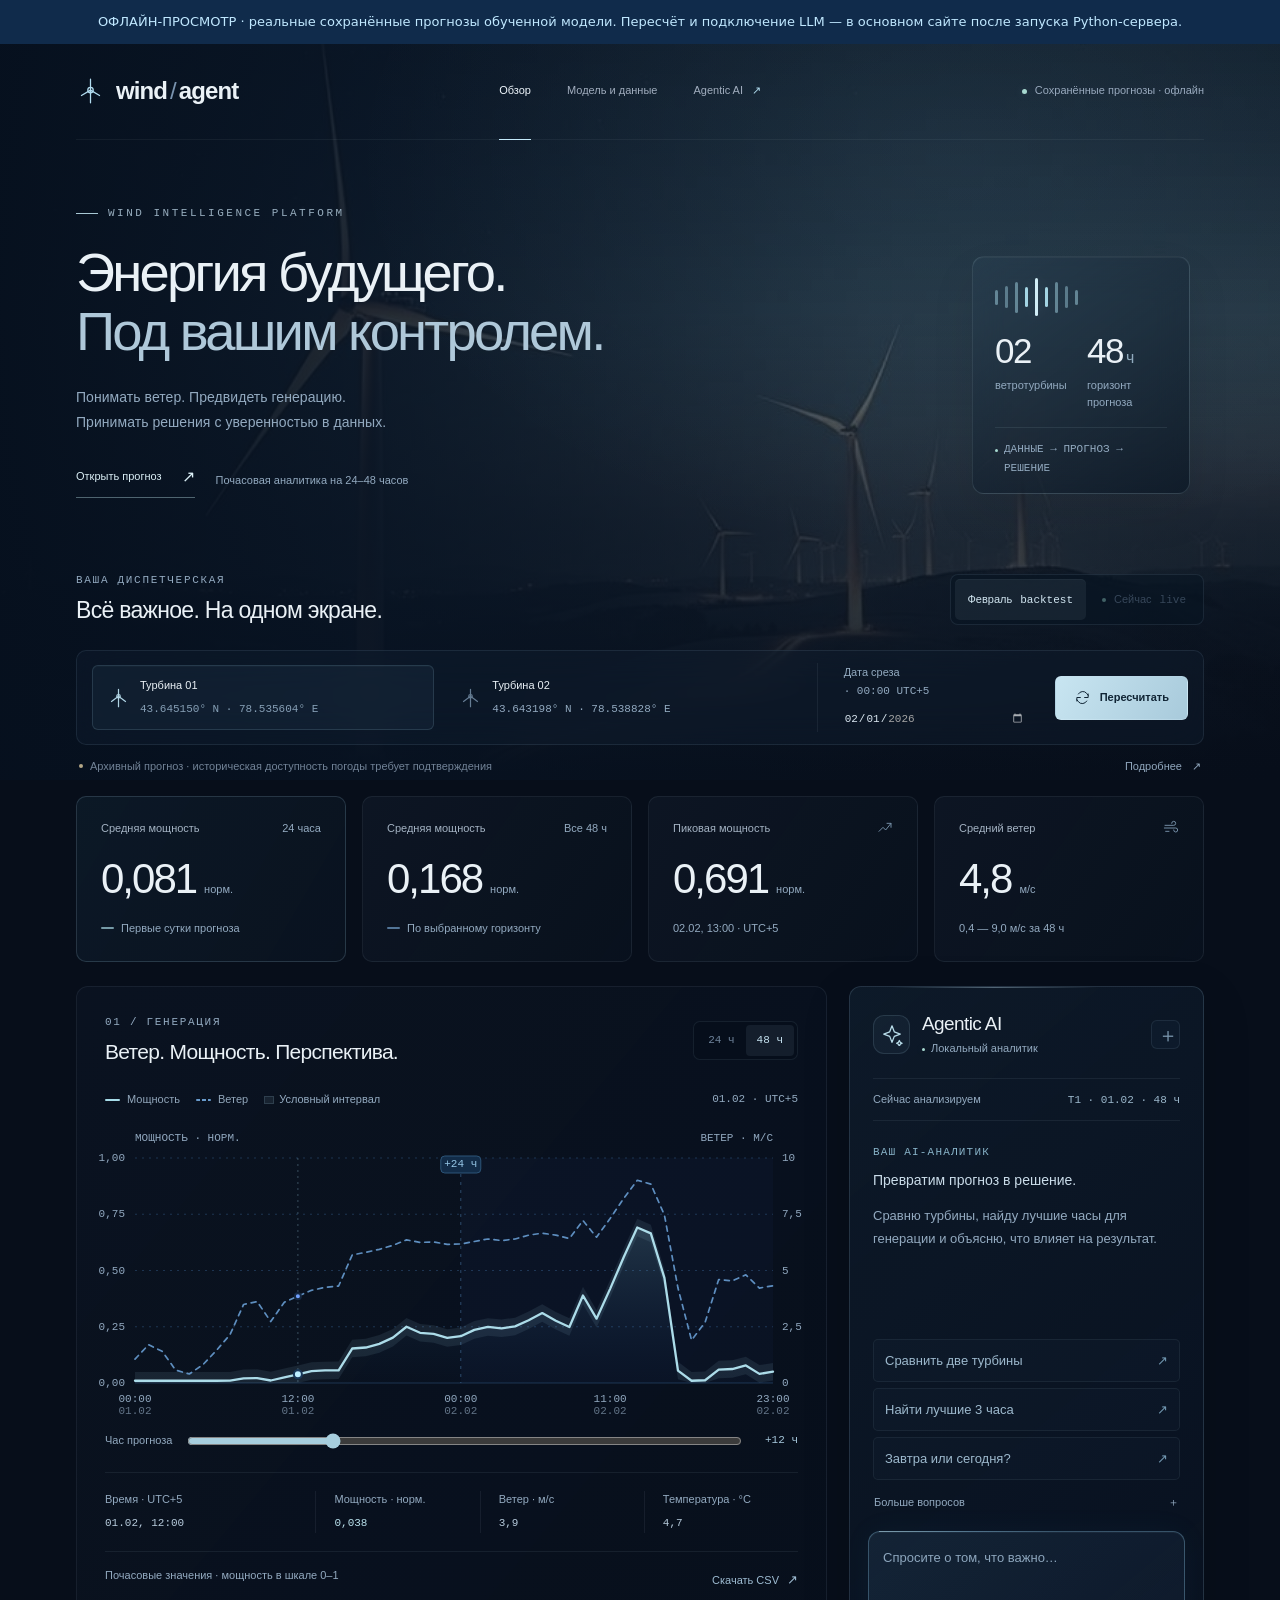
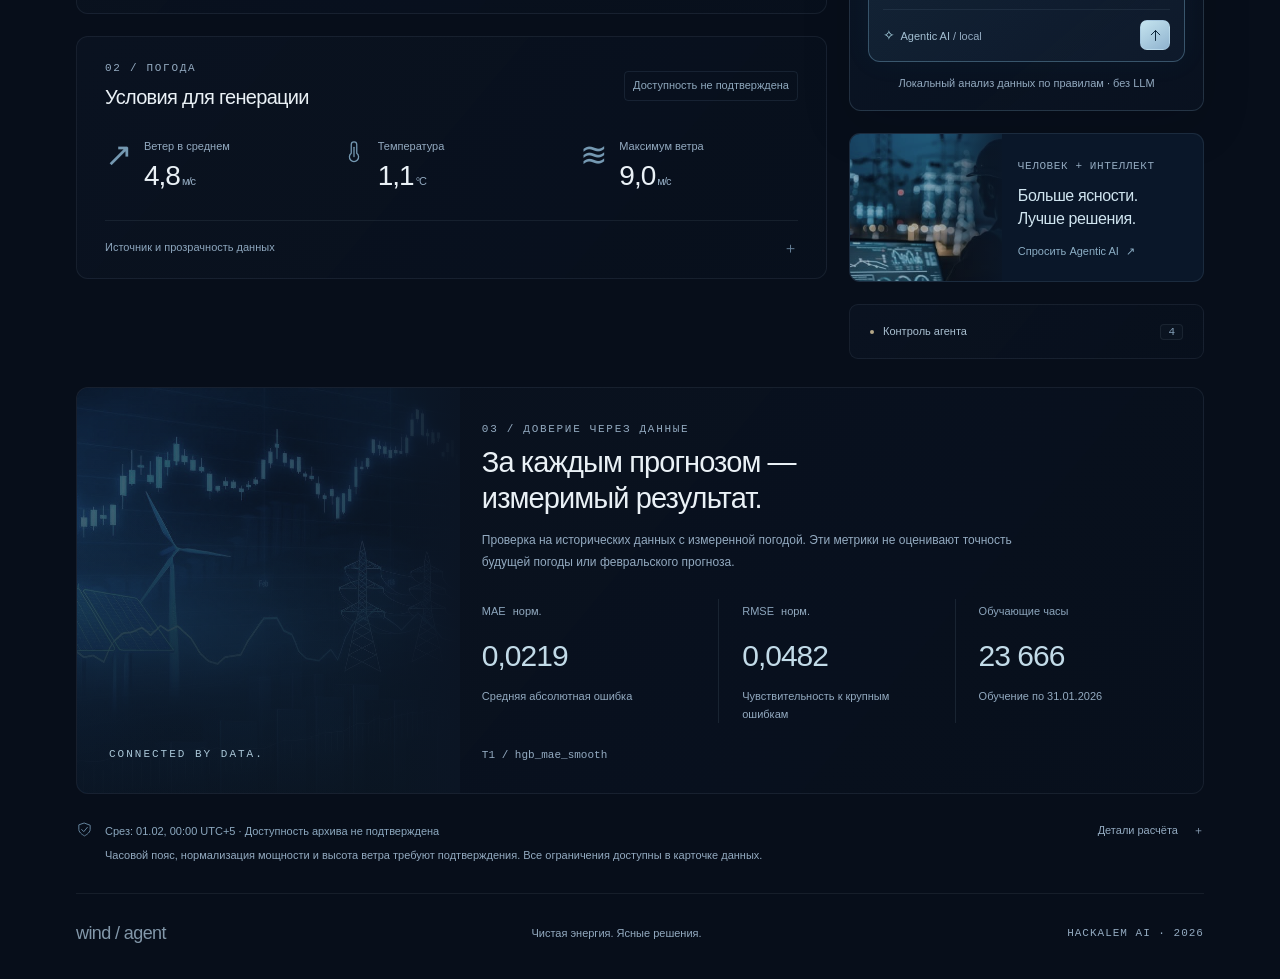
==== commit 35d9a041: "Checkpoint premium dashboard integration and rebuilt forecasting artifacts" ====
--- a/preview.html
+++ b/preview.html
@@ -3,2231 +3,840 @@
 <head>
   <meta charset="UTF-8">
   <meta name="viewport" content="width=device-width, initial-scale=1.0">
-  <meta name="theme-color" content="#050b1a">
-  <meta name="description" content="Wind / Agent — почасовой прогноз выработки ветроэлектростанции с проверяемыми данными и AI-ассистентом.">
-  <title>Wind / Agent — энергия на шаг вперёд</title>
-  <style>/* Wind / Agent. Local, dependency-free interface; all data comes from the API. */
+  <meta name="theme-color" content="#070e1a">
+  <meta name="description" content="Wind / Agent — интеллектуальный прогноз выработки ветроэлектростанции. Реальные данные, почасовой прогноз и AI-аналитик.">
+  <title>Wind / Agent — энергия под вашим контролем</title>
+  <style>/* Wind / Agent — premium navy interface. All visual assets are served locally. */
 :root {
-  color-scheme:dark;
-  --bg:#050b1a;
-  --panel:#0a1428;
-  --panel-raised:#0e1b34;
-  --ink:#edf6ff;
-  --muted:#869ab7;
-  --subtle:#5b718f;
-  --line:#1b2b44;
-  --cyan:#7ce5ff;
-  --blue:#408bff;
-  --mint:#80dec9;
-  --warning:#edc28c;
-  --font:Inter,"SF Pro Display",-apple-system,BlinkMacSystemFont,"Segoe UI",Arial,sans-serif;
-  --mono:"SFMono-Regular",Consolas,"Liberation Mono",monospace
+  color-scheme: dark;
+  --bg: #070e1a;
+  --panel: #0b1524;
+  --ink: #eaf1f6;
+  --muted: #a8b7c9;
+  --subtle: #91a8bf;
+  --line: #d0e7ff12;
+  --cyan: #b1dcef;
+  --blue: #639bde;
+  --warning: #c6b796;
+  --font: "Avenir Next", "SF Pro Display", -apple-system, BlinkMacSystemFont, "Segoe UI", Arial, sans-serif;
+  --mono: "SFMono-Regular", Consolas, "Liberation Mono", monospace;
 }
-* {
-  box-sizing:border-box
+* { box-sizing: border-box; }
+html { scroll-behavior: smooth; scroll-padding-top: 30px; }
+body { margin: 0; background: var(--bg); color: var(--ink); font: 14px/1.6 var(--font); min-width: 320px; -webkit-font-smoothing: antialiased; }
+button,input,textarea { font: inherit; }
+button,a,input,textarea { -webkit-tap-highlight-color: transparent; }
+button { color: inherit; cursor: pointer; }
+button:disabled { cursor: not-allowed; opacity: .45; }
+a { color: inherit; text-decoration: none; }
+button:focus-visible,a:focus-visible,input:focus-visible,textarea:focus-visible,summary:focus-visible { outline: 2px solid var(--cyan); outline-offset: 5px; }
+h1,h2,h3,p { margin: 0; }
+svg { display: block; }
+svg:not(#forecast-chart) { fill: none; stroke: currentColor; stroke-width: 1.4; stroke-linecap: round; stroke-linejoin: round; }
+button svg { width: 17px; height: 17px; }
+.mono { font-family: var(--mono); font-variant-numeric: tabular-nums; }
+.muted { color: var(--muted); }
+[hidden] { display: none !important; }
+.visually-hidden,.skip-link:not(:focus) { position: absolute; width: 1px; height: 1px; overflow: hidden; clip-path: inset(50%); }
+.skip-link:focus { position: fixed; z-index: 100; top: 10px; left: 10px; background: var(--cyan); color: var(--bg); padding: 10px; }
+summary { cursor: pointer; list-style: none; }
+summary::-webkit-details-marker { display: none; }
+.hero-background { z-index: 0; position: absolute; inset: 0 0 auto; height: 780px; overflow: hidden; pointer-events: none; background: #081321; }
+.hero-background img { width: 100%; height: 100%; object-fit: cover; object-position: 50% 43%; opacity: .48; filter: saturate(.5) contrast(.9); }
+.hero-background:before { content: ""; position: absolute; z-index: 1; inset: 0; background: linear-gradient(90deg,#06101ef0 0%,#071323bb 28%,#09152430 68%,#070e1a25),linear-gradient(0deg,var(--bg) 1%,#070e1a9c 20%,transparent 60%,#070e1a50); }
+.hero-background:after { content: ""; position: absolute; inset: 0; z-index: 2; background: radial-gradient(ellipse at 75% 20%,#8fdcff12,transparent 45%); }
+.app-shell { position: relative; z-index: 1; max-width: 1536px; padding: 0 76px; margin: 0 auto; }
+.topbar { height: 96px; display: flex; align-items: center; justify-content: space-between; gap: 30px; border-bottom: 1px solid #e1f2ff0d; }
+.brand { display: flex; align-items: center; gap: 11px; font-size: 24px; letter-spacing: -.9px; font-weight: 550; white-space: nowrap; }
+.brand-mark { width: 29px; height: 34px; display: grid; place-items: center; color: var(--cyan); }
+.brand-mark svg { width: 29px; height: 32px; }
+.brand-slash { margin: 0 3px; color: #7993af; font-weight: 300; }
+.topbar nav { display: flex; gap: 36px; align-self: stretch; }
+.nav-link { display: flex; align-items: center; color: #a1adbe; position: relative; font-size: 11px; }
+.nav-link:hover,.nav-link.active { color: #f0f7fd; }
+.nav-link.active:after { content: ""; height: 1px; background: #c4eafa; position: absolute; bottom: -1px; left: 0; right: 0; }
+.nav-link span { margin-left: 9px; color: var(--cyan); }
+.connection-badge { font-size: 11px; color: #98a9bd; display: flex; align-items: center; gap: 8px; white-space: nowrap; }
+.status-dot,.live-dot { display: inline-block; width: 5px; height: 5px; border-radius: 50%; background: #a7d9d0; box-shadow: 0 0 10px #9bcac633; flex-shrink: 0; }
+.connection-badge.is-error .status-dot { background: #ceb59a; box-shadow: none; }
+.hero { min-height: 418px; padding: 65px 0 70px; display: flex; align-items: center; justify-content: space-between; gap: 35px; }
+.hero-copy { position: relative; z-index: 1; }
+.eyebrow { color: #98aebf; font: 11px/1.6 var(--mono); letter-spacing: 2.5px; display: flex; align-items: center; gap: 10px; margin-bottom: 22px; }
+.eyebrow span { width: 22px; height: 1px; background: #a8c8d4; }
+h1 { font-size: clamp(40px,4.25vw,66px); font-weight: 400; letter-spacing: -2.8px; line-height: 1.08; }
+h1 span { color: #afc8d9; }
+.hero-subtitle { font-size: 12px; color: #95a8b9; margin-top: 23px; line-height: 1.8; letter-spacing: .05px; }
+.hero-actions { display: flex; align-items: center; gap: 21px; margin-top: 29px; }
+.hero-link { display: inline-flex; align-items: center; gap: 20px; border-bottom: 1px solid #a8ced470; padding: 0 0 7px; font-size: 11px; color: #dcf0f7; transition: color .2s; }
+.hero-link span { font-size: 16px; }
+.hero-link:hover { color: white; }
+.hero-caption { font-size: 11px; color: #7a91a6; }
+.hero-signal { width: 218px; flex-shrink: 0; align-self: end; margin: 0 14px 4px 0; background: linear-gradient(145deg,#36546f24,#071422a0); backdrop-filter: blur(15px); border: 1px solid #d4f5ff20; box-shadow: 0 20px 45px #00000015,inset 0 1px 0 #ffffff0a; border-radius: 12px; padding: 21px 22px 15px; }
+.signal-visual { display: flex; gap: 7px; align-items: center; height: 38px; margin-bottom: 14px; }
+.signal-visual span { width: 3px; height: 15px; background: #a3d4e380; border-radius: 2px; }
+.signal-visual span:nth-child(2),.signal-visual span:nth-child(8) { height: 22px; background: #a3d4e370; }
+.signal-visual span:nth-child(3),.signal-visual span:nth-child(7) { height: 31px; }
+.signal-visual span:nth-child(4),.signal-visual span:nth-child(6) { height: 20px; background: #a3d4e3; }
+.signal-visual span:nth-child(5) { height: 38px; background: #d1edf6; box-shadow: 0 0 16px #c5e6f329; }
+.hero-signal-stats { display: grid; grid-template-columns: 1fr 1fr; gap: 19px; }
+.hero-signal-stats>div { display: flex; flex-direction: column; }
+.hero-signal-stats strong { font-size: 35px; font-weight: 350; letter-spacing: -1.5px; line-height: 1.2; }
+.hero-signal-stats strong span { font-size: 16px; letter-spacing: 0; color: #90aabd; margin-left: 3px; }
+.hero-signal-stats>div>span { color: #90a3b4; font-size: 11px; margin-top: 5px; }
+.hero-signal-footer { display: flex; align-items: center; gap: 6px; margin-top: 17px; padding-top: 12px; border-top: 1px solid #c4e3f517; font: 11px var(--mono); letter-spacing: .5px; color: #839bad; white-space: nowrap; }
+.hero-signal-footer .status-dot { width: 3px; height: 3px; }
+.dashboard-heading { display: flex; align-items: center; justify-content: space-between; gap: 24px; margin: 6px 0 25px; }
+.section-index { font: 11px var(--mono); letter-spacing: 1.7px; color: #6e849b; margin-bottom: 10px; }
+h2 { font-size: 21px; font-weight: 450; letter-spacing: -.7px; line-height: 1.3; }
+.dashboard-heading h2 { font-size: 23px; }
+.mode-toggle { display: flex; gap: 3px; padding: 4px; background: #07142280; border: 1px solid #aecdec1a; border-radius: 8px; }
+.mode-toggle button { border: 0; border-radius: 5px; color: #6f849d; display: flex; align-items: center; gap: 8px; background: transparent; padding: 9px 13px; font-size: 11px; min-height: 35px; }
+.mode-toggle button>span:not(.live-dot) { font: 11px var(--mono); opacity: .7; }
+.mode-toggle button[aria-pressed=true] { background: #b4d1e513; color: #d2e6f1; box-shadow: inset 0 1px 0 #d4edff0b; }
+.mode-toggle button .live-dot { width: 4px; height: 4px; background: #87bfb7; }
+.control-bar { display: flex; align-items: center; gap: 30px; border: 1px solid #c1e0fb18; border-radius: 10px; padding: 12px 15px; background: #13223552; backdrop-filter: blur(20px); }
+.turbine-toggle { display: flex; gap: 10px; flex: 1; }
+.turbine-toggle button { display: flex; align-items: center; gap: 11px; text-align: left; padding: 11px 15px; background: transparent; border: 1px solid transparent; border-radius: 6px; min-height: 57px; flex: 1; }
+.turbine-toggle svg { width: 21px; height: 28px; color: #657c93; }
+.turbine-toggle button span { font-size: 11px; font-weight: 500; }
+.turbine-toggle small { display: block; font: 11px var(--mono); color: #617991; margin-top: 6px; white-space: nowrap; }
+.turbine-toggle button[aria-pressed=true] { background: #86b4cf0e; border-color: #9dccdf29; box-shadow: inset 0 1px 0 #a7c9d307; }
+.turbine-toggle button[aria-pressed=true] svg { color: #b0d4e4; }
+.turbine-toggle button[aria-pressed=true] small { color: #87a0b6; }
+.date-control { display: grid; gap: 5px; padding-left: 26px; border-left: 1px solid var(--line); }
+.date-control>span { font-size: 11px; color: #90a4ba; }
+.date-control>span>.mono { font-size: 11px; color: #607992; margin-left: 3px; }
+.date-control input { color: #d9e5ef; background: transparent; border: 0; padding: 0; font: 11px var(--mono); width: 181px; height: 26px; }
+.date-control input:disabled { opacity: .65; }
+.date-control input::-webkit-calendar-picker-indicator { opacity: .65; cursor: pointer; }
+.primary-button { background: linear-gradient(120deg,#c8e5f1,#a8cadb); color: #102434; border: 1px solid #dbf0f730; border-radius: 6px; padding: 12px 18px; display: flex; align-items: center; justify-content: center; gap: 9px; font-size: 11px; font-weight: 600; min-height: 41px; white-space: nowrap; transition: background .2s,box-shadow .2s; }
+.primary-button:hover:not(:disabled) { background: #d6edf7; box-shadow: 0 0 26px #afdfff1a; }
+.primary-button.is-loading svg { animation: spin 1.5s linear infinite; }
+.mode-notice { display: flex; align-items: center; gap: 7px; margin: 12px 3px 20px; font-size: 11px; color: #718296; line-height: 1.5; }
+.notice-dot { display: inline-block; width: 4px; height: 4px; border-radius: 50%; background: #b4a787; flex-shrink: 0; }
+.mode-notice a { margin-left: auto; flex-shrink: 0; color: #91a7bd; font-size: 11px; }
+.mode-notice a span { margin-left: 7px; }
+body[data-mode=live] .mode-notice .notice-dot { background: #83b9ad; }
+.error-panel { margin: 15px 0; border: 1px solid #725d444a; background: #2b241b70; color: #d9c5ab; border-radius: 8px; padding: 16px 20px; font-size: 11px; overflow-wrap: anywhere; }
+.error-panel strong { display: block; margin-bottom: 5px; font-size: 12px; font-weight: 500; }
+.error-panel p { margin-top: 4px; }
+.kpi-grid { display: grid; grid-template-columns: repeat(4,minmax(0,1fr)); gap: 16px; margin-bottom: 24px; }
+.kpi-card { min-width: 0; border: 1px solid #d0e7ff12; background: linear-gradient(125deg,#1824345e,#0c162458); border-radius: 10px; padding: 23px 24px; }
+.kpi-card:first-child { border-color: #b1dcef2b; background: linear-gradient(120deg,#20455b32,#101d2c50); }
+.kpi-label { display: flex; align-items: center; justify-content: space-between; gap: 10px; color: #a4b3c3; font-size: 11px; }
+.kpi-label>span { font-size: 11px; color: #657990; white-space: nowrap; }
+.kpi-label>svg { width: 16px; height: 16px; color: #7a95ae; }
+.kpi-value { margin-top: 18px; display: flex; gap: 8px; align-items: baseline; line-height: 1.15; }
+.kpi-value>span { font-family: var(--font); font-size: 42px; font-weight: 350; font-variant-numeric: tabular-nums; letter-spacing: -2px; }
+.kpi-value small { font-size: 11px; color: #59718b; }
+.kpi-bottom { display: flex; align-items: center; gap: 7px; font-size: 11px; color: #6a7d94; margin-top: 16px; min-height: 14px; }
+.kpi-mini-line { width: 13px; height: 2px; background: #a2d3de; border-radius: 2px; opacity: .7; }
+.kpi-mini-line.blue { background: #719eca; }
+.workspace-grid { display: grid; grid-template-columns: minmax(0,1fr) 355px; gap: 22px; align-items: start; }
+.data-column,.assistant-column { display: grid; gap: 22px; min-width: 0; }
+.panel { background: linear-gradient(130deg,#13203440,#0b142254); border: 1px solid #c1dffe13; border-radius: 12px; min-width: 0; }
+.panel-heading { display: flex; align-items: center; justify-content: space-between; gap: 20px; padding: 29px 28px 0; }
+.segmented { display: flex; border: 1px solid #c5dfff15; padding: 3px; border-radius: 7px; background: #050d1880; }
+.segmented button { padding: 7px 11px; background: transparent; border: 0; border-radius: 4px; font: 11px var(--mono); color: #6e839a; min-height: 31px; }
+.segmented button[aria-pressed=true] { background: #b0dbf014; color: #c5e2f0; }
+.chart-toolbar { padding: 24px 28px 2px; display: flex; align-items: center; justify-content: space-between; gap: 10px; flex-wrap: wrap; }
+.legend { display: flex; align-items: center; gap: 16px; flex-wrap: wrap; }
+.legend button { display: flex; align-items: center; gap: 7px; background: none; border: 0; padding: 0; min-height: 22px; font-size: 11px; color: #91a6ba; }
+.legend button[aria-pressed=false] { opacity: .4; text-decoration: line-through; }
+.legend-swatch { width: 15px; height: 2px; border-radius: 2px; background: #a7dce9; }
+.wind-swatch { background: repeating-linear-gradient(to right,#689acb 0 4px,transparent 4px 6px); }
+.interval-legend { display: flex; align-items: center; gap: 5px; font-size: 11px; color: #56728d; }
+.interval-legend span { width: 10px; height: 8px; background: #b1dcef15; border: 1px solid #b1dcef26; }
+.chart-period { font-size: 11px; color: #607a94; }
+.chart-wrap { position: relative; margin: 15px 20px 0; min-height: 295px; height: 295px; }
+#forecast-chart { width: 100%; height: 100%; overflow: visible; }
+#forecast-chart text { font: 11px var(--mono); fill: #59718a; }
+.chart-empty { position: absolute; inset: 0; display: flex; align-items: center; justify-content: center; flex-direction: column; gap: 18px; text-align: center; color: #869bb1; font-size: 11px; }
+.loader { width: 25px; height: 25px; border: 1px solid #b1dcef20; border-top: 1px solid var(--cyan); border-radius: 50%; animation: spin .85s linear infinite; }
+.chart-tooltip { position: absolute; z-index: 4; pointer-events: none; border: 1px solid #b1dcef2b; border-radius: 7px; background: #0d1b2bee; padding: 12px 14px; box-shadow: 0 10px 25px #0005; backdrop-filter: blur(15px); font-size: 11px; min-width: 150px; }
+.chart-tooltip strong { font-weight: 400; display: block; color: #bcd8e7; font-family: var(--mono); margin-bottom: 8px; }
+.chart-tooltip div { display: flex; justify-content: space-between; gap: 20px; margin-top: 5px; color: #7991a8; }
+.chart-tooltip div span:last-child { color: var(--ink); font-family: var(--mono); }
+.hour-selector { display: flex; align-items: center; gap: 13px; font-size: 11px; color: #61778f; padding: 6px 28px 19px; }
+.hour-selector label { white-space: nowrap; }
+.hour-selector input { flex: 1; min-width: 45px; accent-color: #a7cede; height: 20px; }
+.hour-selector output { min-width: 41px; text-align: right; color: #a5c6da; font-size: 11px; }
+.point-details { margin: 0 28px; display: grid; grid-template-columns: 1.3fr repeat(3,1fr); gap: 10px; padding: 18px 0; border-top: 1px solid var(--line); border-bottom: 1px solid var(--line); }
+.point-details>div { display: flex; flex-direction: column; gap: 6px; }
+.point-details>div+div { padding-left: 18px; border-left: 1px solid var(--line); }
+.point-details span { font-size: 11px; color: #6b8198; }
+.point-details strong { font: 11px var(--mono); color: #b6cadb; }
+.point-details>div:nth-child(2) strong { color: #b8e0eb; }
+.chart-footnote { padding: 14px 28px 19px; display: flex; justify-content: space-between; gap: 10px; color: #59718a; font-size: 11px; }
+.text-button { display: flex; gap: 8px; align-items: center; background: none; border: 0; padding: 0; color: #9ebcd2; font-size: 11px; }
+.text-button span { font-size: 13px; }
+.weather-panel .panel-heading { padding-top: 25px; }
+.weather-panel h2 { font-size: 20px; }
+.source-tag { border: 1px solid #8eb8d61c; color: #8fa8bd; border-radius: 4px; padding: 5px 8px; font-size: 11px; white-space: nowrap; }
+.weather-summary { display: grid; grid-template-columns: repeat(3,1fr); padding: 28px; gap: 15px; }
+.weather-stat { display: flex; align-items: center; gap: 13px; min-width: 0; }
+.weather-stat>svg { width: 22px; height: 26px; color: #7599b2; }
+.weather-icon { font-size: 33px; color: #7599b2; width: 26px; line-height: 1; }
+.weather-stat>div>span { font-size: 11px; color: #70859c; display: block; }
+.weather-stat strong { font: 400 28px var(--font); display: block; letter-spacing: -1px; margin-top: 4px; font-variant-numeric: tabular-nums; }
+.weather-stat small { font: 11px var(--font); color: #7690a8; }
+.provenance-details { border-top: 1px solid var(--line); margin: 0 28px; }
+.provenance-details summary { display: flex; align-items: center; justify-content: space-between; padding: 15px 0 18px; font-size: 11px; color: #8ca5bc; }
+.provenance-details summary>span { font-size: 15px; color: #668199; }
+.provenance-details[open] summary>span { transform: rotate(45deg); }
+.provenance-grid { display: grid; grid-template-columns: 1.15fr 1fr; gap: 18px 24px; margin: 3px 0 19px; }
+.provenance-grid dt { font-size: 11px; color: #67829a; }
+.provenance-grid dd { font-size: 11px; line-height: 1.6; color: #a0b9cd; margin: 6px 0 0; overflow-wrap: anywhere; }
+.provenance-note { font-size: 11px; color: #687e94; line-height: 1.7; padding-bottom: 20px; }
+.chat-panel { position: relative; border: 1px solid #a0c9df2b; border-radius: 12px; background: linear-gradient(140deg,#1b334853 0%,#101e3080 35%,#0c172966); overflow: hidden; box-shadow: 0 15px 50px #03081220; }
+.chat-panel:before { content: ""; position: absolute; left: 12%; right: 30%; height: 1px; top: 0; background: linear-gradient(90deg,transparent,#bcdbea65,transparent); }
+.chat-head { display: flex; align-items: center; gap: 12px; padding: 25px 23px 20px; }
+.agent-avatar { width: 37px; height: 39px; display: grid; place-items: center; border: 1px solid #a2c9df25; border-radius: 11px; background: #91c9e50c; color: #b8dce9; }
+.agent-avatar svg { width: 22px; height: 22px; }
+.chat-head h2 { font-size: 19px; letter-spacing: -.6px; }
+.chat-head p { font-size: 11px; color: #829db5; display: flex; gap: 6px; align-items: center; margin-top: 4px; }
+.chat-head .status-dot { width: 3px; height: 3px; }
+.icon-button { margin-left: auto; background: #172c403b; border: 1px solid #c5e5fa16; color: #7995ac; border-radius: 6px; width: 29px; height: 29px; font-size: 20px; line-height: 1; }
+.icon-button:hover { background: #b0d6ed13; }
+.chat-context { display: flex; align-items: center; justify-content: space-between; gap: 10px; margin: 0 23px; padding: 12px 0; border-top: 1px solid var(--line); border-bottom: 1px solid var(--line); color: #627d96; font-size: 11px; }
+.chat-context strong { font: 11px var(--mono); color: #9bb7cb; }
+.chat-messages { height: 218px; overflow-y: auto; padding: 25px 23px 14px; scrollbar-color: #33546c transparent; scrollbar-width: thin; display: flex; flex-direction: column; gap: 19px; }
+.chat-message { font-size: 12px; line-height: 1.8; flex-shrink: 0; overflow-wrap: anywhere; }
+.message-author { font: 11px var(--mono); letter-spacing: 1.2px; color: #88b3c8; display: block; margin-bottom: 10px; }
+.chat-message p { white-space: pre-wrap; color: #cadce9; }
+.chat-message .message-note { font-size: 11px; color: #7b94ab; margin-top: 10px; line-height: 1.8; }
+.user-message { background: #b1cfe70b; padding: 11px 13px; border: 1px solid #b4d0e71a; border-radius: 8px 8px 2px 8px; margin-left: 18px; }
+.user-message .message-author { color: #8da6bc; }
+.assistant-message.is-error p { color: #d1bca2; }
+.typing { display: flex; align-items: center; gap: 5px; min-height: 18px; }
+.typing span { width: 4px; height: 4px; background: var(--cyan); border-radius: 50%; animation: pulse 1s ease-in-out infinite; }
+.typing span:nth-child(2) { animation-delay: .15s; }
+.typing span:nth-child(3) { animation-delay: .3s; }
+.chat-suggestions { display: flex; flex-direction: column; gap: 6px; padding: 0 23px 19px; }
+.chat-suggestions button { display: flex; align-items: center; justify-content: space-between; width: 100%; border: 1px solid #abd0e513; background: #8cabca06; color: #9db9cd; font-size: 11px; padding: 9px 11px; border-radius: 5px; text-align: left; transition: background .2s; }
+.chat-suggestions button:hover { background: #91bcd314; color: #d0e5ef; }
+.chat-suggestions button>span { color: #7197b1; }
+.more-prompts { margin-top: 1px; }
+.more-prompts summary { font-size: 11px; color: #68869f; display: flex; justify-content: space-between; padding: 7px 1px 0; }
+.more-prompts summary span { font-size: 11px; }
+.more-prompts[open] summary { padding-bottom: 7px; }
+.more-prompts[open] summary span { transform: rotate(45deg); }
+.more-prompts button+button { margin-top: 6px; }
+.chat-composer { position: relative; margin: 0 18px; padding: 15px 14px 11px; border: 1px solid #7bafcd60; border-radius: 12px; background: linear-gradient(140deg,#30516c42,#22375436); box-shadow: 0 0 30px #3a96bc0d,inset 0 1px 0 #cceeff0c; transition: box-shadow .2s,border-color .2s; }
+.chat-composer:before { content: ""; position: absolute; top: -1px; left: 10px; width: 57%; height: 1px; background: linear-gradient(90deg,#d2f4ff70,#98cdec40,transparent); }
+.chat-composer:focus-within { border-color: #add9ed; box-shadow: 0 0 25px #64bafa12,inset 0 1px 0 #c9f1ff2b; }
+.chat-composer textarea { display: block; resize: none; border: 0; outline: none; background: transparent; color: #e3eff8; font-size: 11px; line-height: 1.7; width: 100%; height: 54px; max-height: 150px; padding: 0; box-shadow: none; }
+.chat-composer textarea:focus-visible { outline: 0; }
+.chat-composer textarea::placeholder { color: #8da6bd; }
+.composer-footer { border-top: 1px solid #aacde516; margin-top: 8px; padding-top: 10px; display: flex; align-items: center; justify-content: space-between; gap: 10px; }
+.composer-footer>span { font-size: 11px; color: #a3bfd2; }
+.composer-spark { font-size: 14px; color: #b3e0ef; margin-right: 3px; }
+.composer-footer small { color: #66839f; font-size: 11px; }
+.composer-footer button { width: 30px; height: 30px; display: grid; place-items: center; border: 1px solid #b7d6eb50; border-radius: 7px; background: linear-gradient(145deg,#c5e4ef,#8fb3cf); color: #0b2438; }
+.composer-footer button:hover { background: #d1edf7; }
+.chat-disclaimer { font-size: 11px; color: #617c94; margin: 12px 18px 17px; text-align: center; }
+.operations-card { position: relative; overflow: hidden; display: grid; grid-template-columns: 43% 1fr; min-height: 146px; border: 1px solid #b5dafa19; border-radius: 11px; background: #0a1729; }
+.operations-card img { width: 100%; height: 100%; object-fit: cover; object-position: 55% center; filter: saturate(.6); opacity: .72; }
+.operations-card:after { content: ""; position: absolute; width: 48%; inset: 0 auto 0 0; background: linear-gradient(90deg,transparent 50%,#0a1729); pointer-events: none; }
+.operations-card>div { z-index: 1; padding: 23px 13px 20px 16px; }
+.operations-card>div>span { display: block; font: 11px var(--mono); color: #7490a7; letter-spacing: 1px; margin-bottom: 10px; }
+.operations-card p { font-size: 16px; font-weight: 400; letter-spacing: -.4px; line-height: 1.4; color: #d0e5f0; }
+.operations-card small { display: block; font-size: 11px; color: #8caec5; margin-top: 13px; }
+.operations-card small span { margin-left: 4px; }
+.warnings-panel { border-radius: 9px; }
+.warnings-heading { padding: 18px 20px; display: flex; align-items: center; justify-content: space-between; gap: 15px; }
+.warnings-heading>span:first-child { display: flex; align-items: center; gap: 9px; font-size: 11px; color: #a9bfd0; }
+.count-pill { color: #839fb7; border: 1px solid #d4efff12; background: #b1dcef05; padding: 1px 7px; font: 11px var(--mono); border-radius: 4px; }
+#warnings-list { padding: 0 20px 20px; }
+#warnings-list>.muted { font-size: 11px; }
+.warning-item { display: flex; gap: 9px; margin-top: 14px; }
+.warning-item:first-child { margin-top: 0; }
+.warning-symbol { width: 14px; flex-shrink: 0; color: #bba991; font-size: 12px; }
+.warning-item.info .warning-symbol { color: #789eb4; }
+.warning-item h3 { font-size: 11px; font-weight: 500; line-height: 1.5; margin: 0 0 4px; color: #b7cbd9; }
+.warning-item p { font-size: 11px; color: #70869d; line-height: 1.75; margin: 0; }
+.model-panel { margin-top: 28px; display: grid; grid-template-columns: 34% 1fr; overflow: hidden; }
+.model-visual { position: relative; min-height: 355px; overflow: hidden; }
+.model-visual img { display: block; width: 100%; height: 100%; position: absolute; inset: 0; object-fit: cover; object-position: 46% center; opacity: .49; filter: saturate(.6); }
+.model-visual:after { content: ""; position: absolute; inset: 0; background: linear-gradient(90deg,#07101d20,#0b162164 80%,#0b1524),linear-gradient(0deg,#0a1421e6,transparent 70%); }
+.model-visual>span { position: absolute; z-index: 1; bottom: 33px; left: 32px; color: #a9c6d7; font: 11px var(--mono); letter-spacing: 2px; }
+.model-content { padding: 35px 37px 28px 22px; }
+.model-intro h2 { font-size: 29px; line-height: 1.22; letter-spacing: -.9px; }
+.model-intro>p:not(.section-index) { font-size: 11px; color: #718aa2; max-width: 530px; margin-top: 14px; line-height: 1.8; }
+.model-metrics { display: grid; grid-template-columns: repeat(3,1fr); gap: 25px; margin-top: 26px; }
+.model-metrics>div { min-width: 0; }
+.model-metrics>div+div { padding-left: 23px; border-left: 1px solid #b4d5ef1a; }
+.model-metrics>div>span { font-size: 11px; color: #8ca5bc; }
+.model-metrics small { font-size: 11px; color: #5c7791; margin-left: 4px; }
+.model-metrics strong { display: block; margin: 10px 0 7px; font-size: 30px; font-weight: 350; letter-spacing: -1px; color: #c2dbe8; font-variant-numeric: tabular-nums; }
+.model-metrics p { font-size: 11px; color: #617e97; line-height: 1.65; max-width: 145px; }
+.model-name { display: inline-block; font-size: 11px; color: #7595ad; margin-top: 23px; overflow-wrap: anywhere; max-width: 100%; }
+.model-retry { background: none; border: 0; border-bottom: 1px solid #98bdd747; padding: 0 0 3px; margin: 10px 0 0 10px; color: #a6c5d8; font-size: 11px; }
+.integrity-footer { display: flex; align-items: start; justify-content: space-between; gap: 30px; margin-top: 25px; padding-bottom: 28px; border-bottom: 1px solid var(--line); }
+.integrity-title { display: flex; gap: 12px; max-width: 710px; }
+.integrity-title>svg { width: 17px; height: 21px; color: #65849d; flex-shrink: 0; }
+.integrity-title strong { font-size: 11px; color: #8ca8bf; font-weight: 450; }
+.integrity-title p { font-size: 11px; color: #516e89; margin-top: 5px; line-height: 1.7; }
+.metadata-details { padding-top: 3px; min-width: 125px; max-width: 305px; text-align: right; }
+.metadata-details summary { font-size: 11px; color: #6a859e; display: flex; justify-content: flex-end; gap: 15px; }
+.metadata-details[open] summary>span { transform: rotate(45deg); }
+.metadata { font-size: 11px; color: #5b7791; line-height: 1.8; overflow-wrap: anywhere; white-space: pre-line; margin-top: 10px; }
+.page-bottom { display: flex; justify-content: space-between; gap: 15px; padding: 29px 0 35px; color: #4e6a84; font: 11px var(--mono); letter-spacing: 1px; }
+.page-bottom>span:first-child { font: 18px var(--font); letter-spacing: -.6px; color: #8297a9; }
+.page-bottom>span:nth-child(2) { font: 11px var(--font); letter-spacing: 0; align-self: center; }
+.page-bottom>span:last-child { align-self: center; }
+.is-busy .kpi-value { opacity: .35; }
+@keyframes spin { to { transform: rotate(360deg); } }
+@keyframes pulse { 50% { opacity: .25; transform: translateY(-2px); } }
+@media(min-width:1600px) {
+  .app-shell { max-width: 1630px; padding: 0 85px; }
+  .hero { min-height: 465px; }
+  h1 { font-size: 70px; }
+  .workspace-grid { grid-template-columns: minmax(0,1fr) 395px; }
+  .chart-wrap { height: 320px; }
+  .chat-messages { height: 243px; }
+  .hero-background { height: 825px; }
 }
-html {
-  scroll-behavior:smooth;
-  scroll-padding-top:25px
+@media(max-width:1250px) {
+  .app-shell { padding: 0 42px; }
+  .topbar nav { gap: 29px; }
+  .hero { min-height: 397px; padding: 58px 0 60px; }
+  h1 { font-size: 52px; letter-spacing: -2px; }
+  .hero-signal { width: 190px; padding: 19px 18px 14px; margin-right: 0; }
+  .hero-signal-stats { gap: 14px; }
+  .hero-signal-footer { font-size: 11px; }
+  .control-bar { gap: 17px; }
+  .turbine-toggle { gap: 5px; }
+  .turbine-toggle button { padding: 10px 11px; gap: 9px; }
+  .turbine-toggle small { font-size: 11px; }
+  .date-control { padding-left: 17px; }
+  .date-control input { width: 160px; }
+  .date-control>span>.mono { font-size: 11px; }
+  .primary-button { padding: 11px 13px; }
+  .kpi-card { padding: 20px; }
+  .kpi-value>span { font-size: 36px; }
+  .kpi-label { font-size: 11px; }
+  .kpi-label>span { font-size: 11px; }
+  .workspace-grid { grid-template-columns: minmax(0,1fr) 325px; gap: 18px; }
+  .data-column,.assistant-column { gap: 18px; }
+  .panel-heading { padding: 25px 22px 0; }
+  .panel-heading h2 { font-size: 19px; }
+  .chart-toolbar { padding: 22px 22px 2px; }
+  .chart-wrap { margin: 13px 14px 0; }
+  .point-details { margin: 0 22px; }
+  .point-details>div+div { padding-left: 12px; }
+  .point-details strong { font-size: 11px; }
+  .point-details span { font-size: 11px; }
+  .hour-selector { padding-left: 22px; padding-right: 22px; }
+  .chart-footnote { padding-left: 22px; padding-right: 22px; }
+  .weather-summary { padding: 25px 22px; gap: 12px; }
+  .weather-stat { gap: 8px; }
+  .weather-stat>div>span { font-size: 11px; }
+  .weather-stat strong { font-size: 25px; }
+  .weather-stat>svg,.weather-icon { width: 20px; }
+  .provenance-details { margin: 0 22px; }
+  .source-tag { font-size: 11px; padding: 5px 6px; }
+  .chat-head { padding: 24px 20px 19px; }
+  .chat-context { margin: 0 20px; }
+  .chat-messages { padding-left: 20px; padding-right: 20px; }
+  .chat-suggestions { padding-left: 20px; padding-right: 20px; }
+  .operations-card p { font-size: 15px; }
+  .operations-card>div>span { font-size: 11px; }
+  .model-content { padding-right: 28px; }
+  .model-metrics { gap: 19px; }
+  .model-metrics>div+div { padding-left: 19px; }
+  .model-metrics strong { font-size: 27px; }
 }
-body {
-  margin:0;
-  background:var(--bg);
-  color:var(--ink);
-  font:14px/1.55 var(--font);
-  min-width:320px
+@media(max-width:1020px) {
+  .app-shell { padding: 0 30px; }
+  .topbar { height: 84px; }
+  .topbar nav { gap: 24px; }
+  .brand { font-size: 22px; }
+  .connection-badge { font-size: 11px; }
+  .nav-link { font-size: 11px; }
+  h1 { font-size: 46px; letter-spacing: -1.9px; }
+  .hero { min-height: 371px; }
+  .hero-signal { width: 172px; padding: 16px; }
+  .hero-signal-stats strong { font-size: 30px; }
+  .hero-signal-stats>div>span { font-size: 11px; }
+  .hero-signal-footer { letter-spacing: 0; }
+  .hero-subtitle { font-size: 11px; }
+  .hero-actions { gap: 16px; }
+  .hero-caption { font-size: 11px; }
+  .dashboard-heading h2 { font-size: 21px; }
+  .control-bar { gap: 13px; padding: 11px; }
+  .turbine-toggle button { padding: 10px 9px; gap: 8px; }
+  .turbine-toggle button span { font-size: 11px; }
+  .turbine-toggle small { display: none; }
+  .turbine-toggle button { min-height: 48px; }
+  .date-control { padding-left: 13px; }
+  .date-control input { width: 156px; }
+  .primary-button { font-size: 11px; gap: 7px; padding: 10px 13px; }
+  .kpi-grid { gap: 12px; }
+  .kpi-card { padding: 18px 16px; }
+  .kpi-value>span { font-size: 32px; }
+  .kpi-value small { font-size: 11px; }
+  .kpi-label { font-size: 11px; }
+  .kpi-label>span { font-size: 11px; }
+  .kpi-bottom { font-size: 11px; }
+  .workspace-grid { grid-template-columns: minmax(0,1fr) 300px; gap: 16px; }
+  .data-column,.assistant-column { gap: 16px; }
+  .panel-heading { padding: 24px 19px 0; gap: 10px; }
+  .panel-heading h2 { font-size: 16px; }
+  .section-index { font-size: 11px; letter-spacing: 1.2px; }
+  .segmented button { padding: 6px 10px; font-size: 11px; min-height: 29px; }
+  .chart-toolbar { padding: 20px 19px 0; }
+  .legend { gap: 10px; }
+  .legend button { font-size: 11px; }
+  .interval-legend { font-size: 11px; }
+  .chart-period { font-size: 11px; }
+  .chart-wrap { height: 270px; min-height: 270px; margin-left: 9px; margin-right: 9px; }
+  .point-details { margin: 0 19px; grid-template-columns: 1.25fr 1fr 1fr; }
+  .point-details>div:last-child { display: none; }
+  .chart-footnote { padding: 14px 19px 17px; font-size: 11px; }
+  .chart-footnote>span { max-width: 145px; }
+  .text-button { font-size: 11px; }
+  .hour-selector { padding-left: 19px; padding-right: 19px; font-size: 11px; }
+  .weather-summary { grid-template-columns: 1fr; gap: 17px; padding: 23px 19px; }
+  .weather-stat { gap: 10px; }
+  .weather-stat>div { display: flex; align-items: center; justify-content: space-between; flex: 1; }
+  .weather-stat>div>span { font-size: 11px; }
+  .weather-stat strong { font-size: 21px; margin: 0; }
+  .weather-stat>svg,.weather-icon { height: 20px; width: 21px; font-size: 26px; }
+  .source-tag { display: none; }
+  .provenance-details { margin: 0 19px; }
+  .chat-message { font-size: 11px; }
+  .chat-message .message-note { font-size: 11px; }
+  .chat-context { font-size: 11px; }
+  .chat-messages { height: 228px; }
+  .chat-suggestions button { font-size: 11px; }
+  .chat-composer { margin: 0 15px; }
+  .operations-card { grid-template-columns: 40% 1fr; min-height: 133px; }
+  .operations-card>div { padding: 19px 9px 18px 12px; }
+  .operations-card p { font-size: 15px; }
+  .operations-card small { font-size: 11px; }
+  .model-panel { grid-template-columns: 30% 1fr; }
+  .model-intro h2 { font-size: 26px; }
+  .model-metrics strong { font-size: 24px; }
+  .model-metrics { gap: 16px; }
+  .model-metrics>div+div { padding-left: 16px; }
 }
-button,input,textarea,select {
-  font:inherit
+@media(max-width:820px) {
+  .app-shell { padding: 0 25px; }
+  .connection-badge { display: none; }
+  .hero { min-height: 364px; padding: 55px 0 57px; }
+  h1 { font-size: 44px; }
+  .hero-signal { width: 145px; padding: 14px; }
+  .hero-signal-stats { gap: 10px; }
+  .hero-signal-stats strong { font-size: 26px; }
+  .hero-signal-stats>div>span { font-size: 11px; }
+  .hero-signal-footer { font-size: 11px; gap: 4px; }
+  .hero-caption { display: none; }
+  .hero-background { height: 685px; }
+  .dashboard-heading h2 { font-size: 20px; }
+  .mode-toggle button { padding: 8px 11px; font-size: 11px; gap: 6px; }
+  .mode-toggle button>span:not(.live-dot) { font-size: 11px; }
+  .kpi-label { font-size: 11px; display: block; min-height: 31px; }
+  .kpi-label>span { display: block; margin-top: 3px; }
+  .kpi-label>svg { display: none; }
+  .kpi-value { margin-top: 9px; }
+  .kpi-value>span { font-size: 30px; }
+  .kpi-bottom { font-size: 11px; margin-top: 13px; }
+  .kpi-mini-line { display: none; }
+  .workspace-grid { grid-template-columns: 1fr; gap: 20px; }
+  .assistant-column { grid-template-columns: 1fr 1fr; align-items: start; }
+  .chat-panel { grid-row: span 3; }
+  .chart-wrap { height: 310px; margin: 16px 18px 0; }
+  .panel-heading { padding: 26px 26px 0; }
+  .panel-heading h2 { font-size: 22px; }
+  .section-index { font-size: 11px; }
+  .chart-toolbar { padding: 22px 26px 0; }
+  .legend { gap: 17px; }
+  .legend button { font-size: 11px; }
+  .interval-legend { font-size: 11px; }
+  .chart-period { font-size: 11px; }
+  .point-details { margin: 0 26px; grid-template-columns: 1.3fr repeat(3,1fr); }
+  .point-details>div:last-child { display: flex; }
+  .point-details strong { font-size: 12px; }
+  .point-details span { font-size: 11px; }
+  .chart-footnote { padding-left: 26px; padding-right: 26px; font-size: 11px; }
+  .chart-footnote>span { max-width: none; }
+  .hour-selector { padding-left: 26px; padding-right: 26px; font-size: 11px; }
+  .weather-summary { grid-template-columns: repeat(3,1fr); gap: 15px; padding: 27px 26px; }
+  .weather-stat>div { display: block; }
+  .weather-stat>div>span { font-size: 11px; }
+  .weather-stat strong { font-size: 26px; margin-top: 5px; }
+  .weather-stat>svg { width: 23px; height: 26px; }
+  .weather-icon { width: 23px; font-size: 31px; }
+  .source-tag { display: block; font-size: 11px; }
+  .provenance-details { margin: 0 26px; }
+  .operations-card { grid-template-columns: 1fr; min-height: auto; }
+  .operations-card img { height: 143px; object-position: center 45%; }
+  .operations-card:after { inset: 0 0 auto; width: auto; height: 145px; background: linear-gradient(0deg,#0a1729,transparent 65%); }
+  .operations-card>div { padding: 1px 22px 22px; }
+  .operations-card>div>span { font-size: 11px; }
+  .operations-card p { font-size: 22px; line-height: 1.25; }
+  .operations-card small { font-size: 11px; margin-top: 17px; }
+  .model-panel { grid-template-columns: 29% 1fr; }
+  .model-content { padding: 28px 24px 25px 17px; }
+  .model-intro h2 { font-size: 24px; }
+  .model-intro>p:not(.section-index) { font-size: 11px; }
+  .model-metrics { gap: 13px; }
+  .model-metrics>div+div { padding-left: 13px; }
+  .model-metrics strong { font-size: 21px; }
+  .model-metrics>div>span { font-size: 11px; }
+  .model-metrics small { font-size: 11px; margin-left: 0; }
+  .model-metrics p { font-size: 11px; }
+  .model-visual>span { font-size: 11px; letter-spacing: 1px; left: 22px; }
 }
-button,a,input,textarea {
-  -webkit-tap-highlight-color:transparent
+@media(max-width:650px) {
+  .app-shell { padding: 0 20px; }
+  .topbar { height: 77px; }
+  .topbar nav { gap: 21px; }
+  .nav-link { font-size: 11px; }
+  .brand { font-size: 21px; gap: 8px; }
+  .brand-mark { width: 25px; }
+  .brand-mark svg { width: 26px; }
+  .hero { min-height: 360px; padding: 56px 0 57px; }
+  h1 { font-size: 44px; letter-spacing: -2px; }
+  .hero-signal { display: none; }
+  .eyebrow { font-size: 11px; letter-spacing: 2px; margin-bottom: 20px; }
+  .hero-background img { object-position: 62% 39%; opacity: .56; }
+  .hero-background:before { background: linear-gradient(90deg,#07111ecf,#0a152948),linear-gradient(0deg,var(--bg) 2%,#070e1a8c 24%,transparent 62%,#07111e55); }
+  .dashboard-heading { margin-top: 0; margin-bottom: 18px; gap: 18px; }
+  .dashboard-heading h2 { font-size: 18px; letter-spacing: -.4px; max-width: 250px; }
+  .dashboard-heading .section-index { font-size: 11px; margin-bottom: 7px; }
+  .mode-toggle { flex-shrink: 0; }
+  .mode-toggle button { padding: 8px 10px; font-size: 11px; }
+  .mode-toggle button>span:not(.live-dot) { display: none; }
+  .control-bar { flex-wrap: wrap; gap: 14px; padding: 12px; }
+  .turbine-toggle { flex-basis: 100%; gap: 8px; }
+  .turbine-toggle button { border: 1px solid #d2eaff0f; padding: 11px 12px; gap: 10px; }
+  .turbine-toggle button span { font-size: 11px; }
+  .turbine-toggle small { display: block; font-size: 11px; }
+  .date-control { border: 0; padding: 0 1px; flex: 1; }
+  .date-control input { width: 100%; }
+  .date-control>span>.mono { font-size: 11px; }
+  .primary-button { padding: 11px 16px; font-size: 11px; }
+  .mode-notice { font-size: 11px; align-items: baseline; margin-bottom: 18px; gap: 6px; }
+  .mode-notice a { font-size: 11px; }
+  .mode-notice .notice-dot { align-self: center; }
+  .kpi-grid { grid-template-columns: repeat(2,1fr); gap: 12px; margin-bottom: 18px; }
+  .kpi-card { padding: 20px; }
+  .kpi-label { display: flex; min-height: auto; font-size: 11px; }
+  .kpi-label>span { font-size: 11px; margin: 0; }
+  .kpi-value { margin-top: 13px; }
+  .kpi-value>span { font-size: 36px; }
+  .kpi-bottom { font-size: 11px; margin-top: 12px; }
+  .kpi-mini-line { display: block; width: 10px; }
+  .panel-heading { padding: 23px 21px 0; }
+  .panel-heading h2 { font-size: 19px; }
+  .chart-toolbar { padding: 20px 21px 0; }
+  .chart-wrap { margin: 14px 13px 0; height: 280px; min-height: 280px; }
+  .point-details { margin: 0 21px; gap: 8px; }
+  .point-details strong { font-size: 11px; }
+  .point-details span { font-size: 11px; }
+  .point-details>div+div { padding-left: 10px; }
+  .hour-selector { padding-left: 21px; padding-right: 21px; }
+  .chart-footnote { padding-left: 21px; padding-right: 21px; font-size: 11px; }
+  .weather-summary { padding: 25px 21px; }
+  .weather-stat { gap: 8px; }
+  .weather-stat>div>span { font-size: 11px; }
+  .weather-stat strong { font-size: 24px; }
+  .provenance-details { margin: 0 21px; }
+  .assistant-column { grid-template-columns: 1fr; }
+  .chat-panel { grid-row: auto; }
+  .chat-head { padding: 26px; }
+  .chat-head h2 { font-size: 22px; }
+  .chat-context { margin: 0 26px; font-size: 11px; }
+  .chat-context strong { font-size: 11px; }
+  .chat-messages { height: 224px; padding: 25px 26px 14px; }
+  .chat-message { font-size: 13px; }
+  .chat-message .message-note { font-size: 12px; }
+  .chat-suggestions { padding: 0 26px 20px; }
+  .chat-suggestions button { font-size: 11px; padding: 11px 13px; }
+  .more-prompts summary { font-size: 11px; padding-top: 9px; }
+  .chat-composer { margin: 0 21px; padding: 17px 16px 13px; }
+  .chat-composer textarea { font-size: 12px; height: 55px; }
+  .composer-footer { padding-top: 11px; }
+  .composer-footer>span { font-size: 11px; }
+  .composer-footer button { width: 33px; height: 33px; }
+  .chat-disclaimer { margin-top: 14px; margin-bottom: 18px; font-size: 11px; }
+  .operations-card { grid-template-columns: 40% 1fr; }
+  .operations-card img { height: 100%; min-height: 156px; }
+  .operations-card:after { width: 43%; height: 100%; inset: 0 auto 0 0; background: linear-gradient(90deg,transparent 40%,#0a1729); }
+  .operations-card>div { padding: 23px 19px 23px; }
+  .operations-card p { font-size: 23px; }
+  .operations-card small { font-size: 11px; }
+  .warnings-heading { padding: 20px 23px; }
+  .warnings-heading>span:first-child { font-size: 12px; }
+  #warnings-list { padding-left: 23px; padding-right: 23px; }
+  .warning-item h3 { font-size: 11px; }
+  .warning-item p { font-size: 11px; }
+  .model-panel { grid-template-columns: 1fr; margin-top: 22px; }
+  .model-visual { min-height: 190px; }
+  .model-visual img { object-position: 50% 43%; opacity: .52; }
+  .model-visual:after { background: linear-gradient(0deg,#0b1524,transparent 75%); }
+  .model-visual>span { left: 25px; bottom: 21px; font-size: 11px; }
+  .model-content { padding: 5px 25px 28px; }
+  .model-intro h2 { font-size: 29px; }
+  .model-intro>p:not(.section-index) { font-size: 11px; }
+  .model-metrics { gap: 20px; margin-top: 26px; }
+  .model-metrics>div+div { padding-left: 18px; }
+  .model-metrics strong { font-size: 25px; }
+  .model-metrics>div>span { font-size: 11px; }
+  .model-metrics p { font-size: 11px; }
+  .integrity-footer { flex-direction: column; gap: 14px; margin-top: 24px; }
+  .metadata-details { text-align: left; padding-left: 29px; max-width: 100%; }
+  .metadata-details summary { justify-content: flex-start; }
+  .page-bottom { padding: 24px 0 29px; }
+  .page-bottom>span:nth-child(2) { display: none; }
 }
-button {
-  cursor:pointer
-}
-button:disabled {
-  cursor:not-allowed;
-  opacity:.45
-}
-a {
-  color:inherit;
-  text-decoration:none
-}
-button:focus-visible,a:focus-visible,input:focus-visible,textarea:focus-visible {
-  outline:2px solid var(--cyan);
-  outline-offset:4px
-}
-button {
-  color:inherit
-}
-h1,h2,p {
-  margin:0
-}
-svg {
-  display:block
-}
-svg:not(#forecast-chart) {
-  fill:none;
-  stroke:currentColor;
-  stroke-width:1.5;
-  stroke-linecap:round;
-  stroke-linejoin:round
-}
-button svg {
-  width:18px;
-  height:18px
-}
-.mono {
-  font-family:var(--mono);
-  font-variant-numeric:tabular-nums
-}
-.muted {
-  color:var(--muted)
-}
-[hidden] {
-  display:none!important
-}
-.visually-hidden,.skip-link:not(:focus) {
-  position:absolute;
-  width:1px;
-  height:1px;
-  overflow:hidden;
-  clip-path:inset(50%)
-}
-.skip-link:focus {
-  position:fixed;
-  z-index:100;
-  top:10px;
-  left:10px;
-  background:var(--cyan);
-  color:var(--bg);
-  padding:10px
-}
-.ambient {
-  position:absolute;
-  pointer-events:none;
-  z-index:0;
-  border-radius:100%;
-  filter:blur(105px);
-  opacity:.14
-}
-.ambient-one {
-  background:#166dfb;
-  width:490px;
-  height:300px;
-  top:80px;
-  right:8%
-}
-.ambient-two {
-  background:#16448f;
-  width:400px;
-  height:430px;
-  top:820px;
-  left:-200px
-}
-.app-shell {
-  position:relative;
-  max-width:1512px;
-  padding:0 52px;
-  margin:0 auto
-}
-.topbar {
-  height:92px;
-  display:flex;
-  align-items:center;
-  justify-content:space-between;
-  gap:25px;
-  border-bottom:1px solid var(--line)
-}
-.brand {
-  display:flex;
-  align-items:center;
-  gap:10px;
-  font-size:22px;
-  letter-spacing:-.9px;
-  font-weight:650;
-  white-space:nowrap
-}
-.brand-mark {
-  width:35px;
-  height:35px;
-  display:grid;
-  place-items:center;
-  color:var(--cyan)
-}
-.brand-mark svg {
-  width:32px;
-  height:32px
-}
-.brand-slash {
-  margin:0 3px;
-  color:var(--cyan);
-  font-weight:350
-}
-.brand-version {
-  font:9px var(--mono);
-  color:var(--muted);
-  align-self:flex-start;
-  margin-top:7px;
-  border:1px solid var(--line);
-  padding:2px 4px;
-  letter-spacing:0
-}
-.topbar nav {
-  display:flex;
-  gap:30px;
-  align-self:stretch
-}
-.nav-link {
-  display:flex;
-  align-items:center;
-  color:var(--muted);
-  position:relative;
-  font-size:12px
-}
-.nav-link:hover {
-  color:var(--ink)
-}
-.nav-link.active {
-  color:var(--ink)
-}
-.nav-link.active:after {
-  content:"";
-  height:2px;
-  background:var(--cyan);
-  position:absolute;
-  bottom:-1px;
-  left:0;
-  right:0;
-  box-shadow:0 0 12px #7ce5ff70
-}
-.nav-link span {
-  margin-left:9px;
-  color:var(--cyan)
-}
-.connection-badge {
-  font-size:10px;
-  color:var(--muted);
-  display:flex;
-  align-items:center;
-  gap:8px;
-  white-space:nowrap;
-  letter-spacing:.2px
-}
-.status-dot {
-  display:inline-block;
-  width:5px;
-  height:5px;
-  border-radius:50%;
-  background:var(--cyan);
-  box-shadow:0 0 9px #7ce5ff85;
-  flex-shrink:0
-}
-.connection-badge.is-error .status-dot {
-  background:var(--warning);
-  box-shadow:none
-}
-.hero {
-  padding:42px 0 31px;
-  display:flex;
-  align-items:center;
-  justify-content:space-between;
-  gap:20px;
-  min-height:244px;
-  position:relative
-}
-.eyebrow {
-  color:#8ca5c8;
-  font:9px/1.5 var(--mono);
-  letter-spacing:1.8px;
-  display:flex;
-  align-items:center;
-  gap:9px;
-  margin-bottom:14px
-}
-.eyebrow span {
-  width:19px;
-  height:1px;
-  background:var(--cyan)
-}
-h1 {
-  font-size:clamp(32px,3.6vw,52px);
-  font-weight:450;
-  letter-spacing:-2.1px;
-  line-height:1.12
-}
-h1 span {
-  color:var(--cyan);
-  background:linear-gradient(100deg,#c0eaff,#66a9ff);
-  -webkit-background-clip:text;
-  background-clip:text;
-  -webkit-text-fill-color:transparent
-}
-.hero-subtitle {
-  font-size:12px;
-  color:var(--muted);
-  margin-top:17px;
-  line-height:1.7
-}
-.hero-orbit {
-  width:245px;
-  height:190px;
-  position:relative;
-  flex-shrink:0;
-  margin-right:20px
-}
-.hero-orbit>svg {
-  position:absolute;
-  left:10px;
-  top:-8px;
-  width:190px;
-  height:190px;
-  filter:drop-shadow(0 0 20px #3d9aff45);
-  stroke:none
-}
-.orbit-ring {
-  position:absolute;
-  border:1px solid #21466a50;
-  left:25px;
-  top:4px;
-  width:172px;
-  height:172px;
-  border-radius:50%;
-  transform:rotateX(35deg) rotate(-30deg)
-}
-.ring-inner {
-  width:140px;
-  height:140px;
-  left:41px;
-  top:20px;
-  border-style:dashed;
-  border-color:#38769b36
-}
-.orbit-dot {
-  width:5px;
-  height:5px;
-  border-radius:50%;
-  background:#adf6ff;
-  position:absolute;
-  top:42px;
-  left:177px;
-  box-shadow:0 0 10px #7ce5ff
-}
-.orbit-label {
-  position:absolute;
-  right:-11px;
-  bottom:20px;
-  font:25px var(--mono);
-  color:#c0ebff;
-  letter-spacing:-1px
-}
-.orbit-label span {
-  display:block;
-  font:7px var(--mono);
-  letter-spacing:1px;
-  color:#6088aa;
-  margin-top:3px
-}
-.control-bar {
-  display:flex;
-  align-items:center;
-  gap:22px;
-  border:1px solid #243755;
-  border-radius:12px;
-  padding:12px;
-  background:linear-gradient(100deg,#0e1b31e8,#0a1629e0);
-  box-shadow:0 4px 25px #00000012
-}
-.turbine-toggle {
-  display:flex;
-  gap:5px;
-  flex:1
-}
-.turbine-toggle button {
-  display:flex;
-  align-items:center;
-  gap:10px;
-  text-align:left;
-  padding:10px 13px;
-  background:transparent;
-  border:1px solid transparent;
-  border-radius:7px;
-  min-height:54px;
-  flex:1
-}
-.turbine-toggle svg {
-  width:22px;
-  height:30px;
-  color:var(--subtle)
-}
-.turbine-toggle button span {
-  font-size:12px;
-  font-weight:500
-}
-.turbine-toggle small {
-  display:block;
-  font:8px var(--mono);
-  color:var(--subtle);
-  margin-top:5px;
-  white-space:nowrap
-}
-.turbine-toggle button[aria-pressed=true] {
-  background:#19335880;
-  border-color:#315782;
-  box-shadow:inset 0 1px 0 #569ddd20
-}
-.turbine-toggle button[aria-pressed=true] svg {
-  color:var(--cyan)
-}
-.turbine-toggle button[aria-pressed=true] small {
-  color:#8fb0d2
-}
-.date-control {
-  display:grid;
-  gap:5px;
-  padding-left:22px;
-  border-left:1px solid var(--line)
-}
-.date-control>span {
-  font-size:9px;
-  color:var(--muted)
-}
-.date-control>span span {
-  font-size:8px;
-  color:var(--subtle);
-  margin-left:4px
-}
-.date-control input {
-  color:var(--ink);
-  background:transparent;
-  border:0;
-  padding:0;
-  font:12px var(--mono);
-  width:190px;
-  height:27px;
-  outline-offset:3px
-}
-.date-control input::-webkit-calendar-picker-indicator {
-  opacity:.65;
-  cursor:pointer
-}
-.primary-button {
-  background:linear-gradient(115deg,#b4eeff,#79c4ff);
-  color:#062143;
-  border:1px solid #b5e9ff;
-  border-radius:7px;
-  padding:12px 15px;
-  display:flex;
-  align-items:center;
-  justify-content:center;
-  gap:8px;
-  font-size:11px;
-  font-weight:650;
-  box-shadow:0 0 17px #348aff25;
-  min-height:42px;
-  white-space:nowrap;
-  transition:box-shadow .2s,transform .2s
-}
-.primary-button:hover:not(:disabled) {
-  box-shadow:0 0 25px #348aff70;
-  transform:translateY(-1px)
-}
-.primary-button.is-loading svg {
-  animation:spin 1.5s linear infinite
-}
-.error-panel {
-  margin-top:18px;
-  border:1px solid #73513e;
-  background:#251c1c;
-  color:#f4cfb3;
-  border-radius:9px;
-  padding:15px 18px;
-  font-size:12px;
-  overflow-wrap:anywhere
-}
-.error-panel strong {
-  display:block;
-  margin-bottom:4px
-}
-.error-panel p {
-  margin-top:4px
-}
-.kpi-grid {
-  display:grid;
-  grid-template-columns:repeat(4,minmax(0,1fr));
-  margin:22px 0;
-  gap:14px
-}
-.kpi-card {
-  min-width:0;
-  position:relative;
-  border:1px solid var(--line);
-  background:linear-gradient(145deg,#101d34aa,#0a1427);
-  border-radius:10px;
-  padding:18px 20px
-}
-.kpi-card:first-child {
-  background:linear-gradient(135deg,#12365788,#0b172e);
-  border-color:#295172
-}
-.kpi-label {
-  display:flex;
-  align-items:center;
-  justify-content:space-between;
-  gap:9px;
-  font-size:10px;
-  color:#adbed4
-}
-.kpi-label>span {
-  font:8px var(--mono);
-  color:var(--subtle);
-  white-space:nowrap
-}
-.kpi-label>svg {
-  width:16px;
-  height:16px;
-  color:#6485ab
-}
-.kpi-value {
-  margin-top:14px;
-  display:flex;
-  gap:8px;
-  align-items:baseline;
-  line-height:1.2
-}
-.kpi-value>span {
-  font:36px var(--mono);
-  letter-spacing:-1.5px
-}
-.kpi-value small {
-  font-size:10px;
-  color:var(--subtle)
-}
-.kpi-bottom {
-  display:flex;
-  align-items:center;
-  gap:7px;
-  color:var(--subtle);
-  font-size:9px;
-  margin-top:13px;
-  min-height:14px
-}
-.kpi-mini-line {
-  display:inline-block;
-  width:19px;
-  height:3px;
-  border-radius:2px;
-  background:var(--cyan);
-  opacity:.8
-}
-.kpi-mini-line.blue {
-  background:var(--blue)
-}
-.workspace-grid {
-  display:grid;
-  grid-template-columns:minmax(0,1fr) 350px;
-  gap:20px;
-  align-items:start
-}
-.data-column,.assistant-column {
-  display:grid;
-  gap:20px;
-  min-width:0
-}
-.panel {
-  background:linear-gradient(140deg,#0c182ce0,#081226f0);
-  border:1px solid var(--line);
-  border-radius:11px;
-  min-width:0
-}
-.panel-heading {
-  display:flex;
-  align-items:center;
-  justify-content:space-between;
-  gap:16px;
-  padding:23px 24px 0
-}
-.section-index {
-  font:8px var(--mono);
-  letter-spacing:1.3px;
-  color:var(--subtle);
-  margin-bottom:7px
-}
-h2 {
-  font-size:17px;
-  font-weight:500;
-  letter-spacing:-.35px
-}
-.segmented {
-  display:flex;
-  border:1px solid var(--line);
-  padding:3px;
-  border-radius:7px;
-  background:#050c1d
-}
-.segmented button {
-  padding:6px 12px;
-  background:transparent;
-  border:0;
-  border-radius:4px;
-  font:10px var(--mono);
-  color:var(--muted);
-  min-height:30px
-}
-.segmented button[aria-pressed=true] {
-  background:#1a3354;
-  color:#bcf0ff;
-  box-shadow:0 0 10px #226ad31a
-}
-.chart-toolbar {
-  padding:22px 24px 4px;
-  display:flex;
-  align-items:center;
-  justify-content:space-between;
-  gap:10px;
-  flex-wrap:wrap
-}
-.legend {
-  display:flex;
-  align-items:center;
-  gap:15px;
-  flex-wrap:wrap
-}
-.legend button {
-  display:flex;
-  align-items:center;
-  gap:7px;
-  background:none;
-  border:0;
-  padding:0;
-  min-height:22px;
-  font-size:9px;
-  color:#a0b5d0
-}
-.legend button[aria-pressed=false] {
-  opacity:.45;
-  text-decoration:line-through
-}
-.legend-swatch {
-  display:inline-block;
-  width:14px;
-  height:2px;
-  border-radius:2px;
-  background:var(--cyan);
-  box-shadow:0 0 7px #7ce5ff45
-}
-.wind-swatch {
-  background:repeating-linear-gradient(to right,#568bff 0 4px,transparent 4px 6px);
-  box-shadow:none
-}
-.interval-legend {
-  display:flex;
-  align-items:center;
-  gap:5px;
-  font-size:8px;
-  color:var(--subtle)
-}
-.interval-legend span {
-  width:10px;
-  height:8px;
-  background:#7ce5ff20;
-  border:1px solid #7ce5ff33
-}
-.chart-period {
-  font-size:8px;
-  color:var(--subtle)
-}
-.chart-wrap {
-  position:relative;
-  margin:10px 14px 0;
-  min-height:270px;
-  height:270px
-}
-#forecast-chart {
-  width:100%;
-  height:100%;
-  overflow:visible
-}
-#forecast-chart text {
-  font:9px var(--mono);
-  fill:#6382a4
-}
-.chart-empty {
-  position:absolute;
-  inset:0;
-  display:flex;
-  align-items:center;
-  justify-content:center;
-  flex-direction:column;
-  gap:17px;
-  text-align:center;
-  color:var(--muted);
-  font-size:12px
-}
-.loader {
-  width:25px;
-  height:25px;
-  border:1px solid #24456b;
-  border-top:1px solid var(--cyan);
-  border-radius:50%;
-  animation:spin .85s linear infinite
-}
-.chart-tooltip {
-  position:absolute;
-  z-index:4;
-  pointer-events:none;
-  border:1px solid #3c6187;
-  border-radius:7px;
-  background:#0b192eef;
-  padding:10px 12px;
-  box-shadow:0 8px 25px #0007;
-  backdrop-filter:blur(15px);
-  font-size:10px;
-  min-width:150px
-}
-.chart-tooltip strong {
-  font-weight:500;
-  display:block;
-  color:#c5e5f4;
-  font-family:var(--mono);
-  margin-bottom:7px
-}
-.chart-tooltip div {
-  display:flex;
-  justify-content:space-between;
-  gap:16px;
-  margin-top:4px;
-  color:var(--muted)
-}
-.chart-tooltip div span:last-child {
-  color:var(--ink);
-  font-family:var(--mono)
-}
-.hour-selector {
-  display:flex;
-  align-items:center;
-  gap:12px;
-  font-size:9px;
-  color:var(--subtle);
-  padding:4px 24px 14px
-}
-.hour-selector label {
-  white-space:nowrap
-}
-.hour-selector input {
-  flex:1;
-  min-width:45px;
-  accent-color:#80d7fa;
-  height:20px
-}
-.hour-selector output {
-  min-width:40px;
-  text-align:right;
-  color:var(--cyan);
-  font-size:10px
-}
-.point-details {
-  margin:0 24px;
-  display:grid;
-  grid-template-columns:1.3fr repeat(3,1fr);
-  gap:10px;
-  padding:14px 0;
-  border-top:1px solid var(--line);
-  border-bottom:1px solid var(--line)
-}
-.point-details>div {
-  display:flex;
-  flex-direction:column;
-  gap:4px
-}
-.point-details>div+div {
-  padding-left:16px;
-  border-left:1px solid var(--line)
-}
-.point-details span {
-  font-size:8px;
-  color:var(--subtle)
-}
-.point-details strong {
-  font:12px var(--mono);
-  color:#bdcfe3
-}
-.point-details>div:nth-child(2) strong {
-  color:var(--cyan)
-}
-.chart-footnote {
-  padding:12px 24px 15px;
-  display:flex;
-  justify-content:space-between;
-  gap:10px;
-  color:var(--subtle);
-  font-size:8px
-}
-.text-button {
-  display:flex;
-  gap:6px;
-  align-items:center;
-  background:none;
-  border:0;
-  padding:0;
-  color:#a9d8fa;
-  font-size:9px
-}
-.text-button span {
-  font-size:13px
-}
-.weather-panel .panel-heading {
-  padding-top:21px
-}
-.weather-panel h2 {
-  font-size:16px
-}
-.source-tag {
-  border:1px solid #244667;
-  color:#8aafcd;
-  border-radius:4px;
-  padding:4px 7px;
-  font:8px var(--mono);
-  white-space:nowrap
-}
-.weather-summary {
-  display:grid;
-  grid-template-columns:repeat(3,1fr);
-  padding:25px 24px 20px;
-  gap:13px
-}
-.weather-stat {
-  display:flex;
-  align-items:center;
-  gap:10px;
-  min-width:0
-}
-.weather-stat>svg {
-  width:22px;
-  height:25px;
-  color:#71b4dc
-}
-.weather-icon {
-  font-size:32px;
-  color:#71b4dc;
-  width:25px;
-  line-height:1
-}
-.weather-stat>div>span {
-  font-size:9px;
-  color:var(--subtle);
-  display:block
-}
-.weather-stat strong {
-  font:23px var(--mono);
-  font-weight:400;
-  display:block;
-  letter-spacing:-.8px;
-  margin-top:5px
-}
-.weather-stat small {
-  font:9px var(--font);
-  color:var(--muted)
-}
-.provenance-grid {
-  display:grid;
-  grid-template-columns:1.15fr 1fr;
-  gap:15px 25px;
-  margin:0 24px 20px;
-  padding-top:15px;
-  border-top:1px solid var(--line)
-}
-.provenance-grid dt {
-  font-size:8px;
-  color:var(--subtle)
-}
-.provenance-grid dd {
-  font-size:9px;
-  line-height:1.5;
-  color:#a0b5d0;
-  margin:5px 0 0;
-  overflow-wrap:anywhere
-}
-.chat-panel {
-  position:relative;
-  border:1px solid #325679;
-  border-radius:12px;
-  background:linear-gradient(152deg,#152d4b80 0%,#0a1931 28%,#0b1730 80%);
-  overflow:hidden;
-  box-shadow:0 0 0 1px #3b7bc611,0 6px 45px #01071740
-}
-.chat-panel:before {
-  content:"";
-  position:absolute;
-  left:0;
-  right:45%;
-  height:1px;
-  top:0;
-  background:linear-gradient(90deg,transparent,#a9efff,transparent);
-  box-shadow:0 0 12px #8bd9ff
-}
-.chat-head {
-  display:flex;
-  align-items:center;
-  gap:11px;
-  padding:20px
-}
-.agent-avatar {
-  width:37px;
-  height:37px;
-  display:grid;
-  place-items:center;
-  border:1px solid #508bb475;
-  border-radius:11px;
-  background:linear-gradient(135deg,#6cceff26,#2967de35);
-  color:#aceaff;
-  box-shadow:0 0 17px #3d88ff25
-}
-.agent-avatar svg {
-  width:24px;
-  height:24px
-}
-.chat-head h2 {
-  font-size:17px;
-  letter-spacing:-.4px
-}
-.chat-head p {
-  font-size:8px;
-  color:#85a8cc;
-  display:flex;
-  gap:6px;
-  align-items:center;
-  margin-top:2px
-}
-.chat-head .status-dot {
-  width:4px;
-  height:4px
-}
-.icon-button {
-  margin-left:auto;
-  background:#192d4965;
-  border:1px solid #294361;
-  color:#91aac8;
-  border-radius:6px;
-  width:29px;
-  height:29px;
-  font-size:22px;
-  line-height:1
-}
-.icon-button:hover {
-  background:#284668
-}
-.chat-context {
-  display:flex;
-  align-items:center;
-  justify-content:space-between;
-  gap:10px;
-  margin:0 20px;
-  padding:10px 0;
-  border-top:1px solid #233b594a;
-  border-bottom:1px solid #233b5960;
-  color:#7792b2;
-  font-size:8px
-}
-.chat-context strong {
-  font:8px var(--mono);
-  color:#a6c6e4
-}
-.chat-messages {
-  height:242px;
-  overflow-y:auto;
-  padding:23px 20px 12px;
-  scrollbar-color:#35597d transparent;
-  scrollbar-width:thin;
-  display:flex;
-  flex-direction:column;
-  gap:18px
-}
-.chat-message {
-  font-size:11px;
-  line-height:1.75;
-  flex-shrink:0;
-  overflow-wrap:anywhere
-}
-.message-author {
-  font:7px var(--mono);
-  letter-spacing:1.2px;
-  color:#91d8f6;
-  display:block;
-  margin-bottom:8px
-}
-.chat-message p {
-  white-space:pre-wrap;
-  color:#c2d4e9
-}
-.chat-message .message-note {
-  font-size:10px;
-  color:#7089a9;
-  margin-top:11px
-}
-.user-message {
-  background:#1c365865;
-  padding:11px 13px;
-  border:1px solid #2e507361;
-  border-radius:9px 9px 2px 9px;
-  margin-left:19px
-}
-.user-message .message-author {
-  color:#90a6c4
-}
-.assistant-message.is-error p {
-  color:var(--warning)
-}
-.typing {
-  display:flex;
-  align-items:center;
-  gap:5px;
-  min-height:18px
-}
-.typing span {
-  width:4px;
-  height:4px;
-  background:var(--cyan);
-  border-radius:50%;
-  animation:pulse 1s ease-in-out infinite
-}
-.typing span:nth-child(2) {
-  animation-delay:.15s
-}
-.typing span:nth-child(3) {
-  animation-delay:.3s
-}
-.chat-suggestions {
-  display:flex;
-  flex-direction:column;
-  gap:6px;
-  padding:0 20px 17px
-}
-.chat-suggestions button {
-  display:flex;
-  align-items:center;
-  justify-content:space-between;
-  border:1px solid #24415f75;
-  background:#12233b70;
-  color:#94b4d4;
-  font-size:9px;
-  padding:7px 10px;
-  border-radius:5px;
-  text-align:left;
-  transition:background .2s
-}
-.chat-suggestions button:hover {
-  background:#1b3657;
-  color:#c1ebff
-}
-.chat-suggestions button span {
-  color:#73b5e0
-}
-.chat-composer {
-  position:relative;
-  margin:0 16px;
-  padding:13px 13px 10px;
-  border:1px solid #5194c0;
-  border-radius:13px;
-  background:linear-gradient(135deg,#244e7970,#1d335c80 60%,#263b7075);
-  box-shadow:0 0 0 3px #478dde09,0 0 20px #195ef41c,inset 0 1px 2px #a2eaff25;
-  transition:box-shadow .2s,border-color .2s
-}
-.chat-composer:before {
-  content:"";
-  position:absolute;
-  top:-1px;
-  left:12px;
-  width:63%;
-  height:1px;
-  background:linear-gradient(90deg,#d6faff,#82d1ff,transparent);
-  box-shadow:0 0 8px #8be8ff
-}
-.chat-composer:focus-within {
-  border-color:#9ce7ff;
-  box-shadow:0 0 0 3px #5399ff1a,0 0 30px #296cfb36,inset 0 1px 5px #8ae9ff20
-}
-.chat-composer textarea {
-  display:block;
-  resize:none;
-  border:0;
-  outline:none;
-  background:transparent;
-  color:var(--ink);
-  font-size:11px;
-  line-height:1.6;
-  width:100%;
-  height:54px;
-  max-height:150px;
-  padding:0;
-  box-shadow:none
-}
-.chat-composer textarea:focus-visible {
-  outline:0
-}
-.chat-composer textarea::placeholder {
-  color:#88a8ce
-}
-.composer-footer {
-  border-top:1px solid #6991c522;
-  margin-top:7px;
-  padding-top:9px;
-  display:flex;
-  align-items:center;
-  justify-content:space-between;
-  gap:9px
-}
-.composer-footer>span {
-  font-size:9px;
-  color:#bad6f6
-}
-.composer-spark {
-  font-size:14px;
-  color:#a5ecff;
-  margin-right:3px
-}
-.composer-footer small {
-  color:#7a9ac0;
-  font-size:8px
-}
-.composer-footer button {
-  width:29px;
-  height:29px;
-  display:grid;
-  place-items:center;
-  border:1px solid #629be0;
-  border-radius:7px;
-  background:linear-gradient(140deg,#74b7fa,#387cec);
-  color:#041635;
-  box-shadow:0 0 11px #438dff35
-}
-.composer-footer button:hover {
-  background:#9cdeff
-}
-.chat-disclaimer {
-  font-size:8px;
-  color:#687f9d;
-  margin:11px 18px 15px;
-  text-align:center
-}
-.warnings-panel {
-  padding-bottom:15px
-}
-.panel-heading.compact {
-  padding:18px 20px 0
-}
-.compact h2 {
-  font-size:13px
-}
-.count-pill {
-  color:#81abd4;
-  border:1px solid #294561;
-  background:#11233a;
-  padding:1px 7px;
-  font:9px var(--mono);
-  border-radius:5px
-}
-#warnings-list {
-  padding:0 20px
-}
-#warnings-list>.muted {
-  font-size:10px;
-  margin-top:15px
-}
-.warning-item {
-  display:flex;
-  gap:9px;
-  margin-top:14px
-}
-.warning-symbol {
-  width:14px;
-  flex-shrink:0;
-  color:var(--warning);
-  font-size:12px
-}
-.warning-item.info .warning-symbol {
-  color:#78bada
-}
-.warning-item h3 {
-  font-size:9px;
-  font-weight:500;
-  line-height:1.4;
-  margin:0 0 4px;
-  color:#bacce0
-}
-.warning-item p {
-  font-size:8px;
-  color:#778da8;
-  line-height:1.65;
-  margin:0
-}
-.model-panel {
-  margin-top:20px;
-  display:grid;
-  grid-template-columns:1fr 1.5fr;
-  padding:27px 25px;
-  gap:35px
-}
-.model-intro>p:not(.section-index) {
-  font-size:10px;
-  color:#7890ad;
-  max-width:345px;
-  margin-top:10px;
-  line-height:1.65
-}
-.model-name {
-  display:inline-block;
-  font-size:8px;
-  color:#93b8da;
-  border:1px solid #264361;
-  background:#0e223b75;
-  border-radius:4px;
-  padding:4px 7px;
-  margin-top:15px;
-  overflow-wrap:anywhere;
-  max-width:100%
-}
-.model-metrics {
-  display:grid;
-  grid-template-columns:repeat(3,1fr);
-  align-content:center;
-  gap:20px
-}
-.model-metrics>div {
-  padding-left:22px;
-  border-left:1px solid #2c4a6870;
-  position:relative
-}
-.model-metrics>div:before {
-  content:"";
-  width:3px;
-  height:3px;
-  background:#7bbeea;
-  border-radius:50%;
-  position:absolute;
-  top:0;
-  left:-2px;
-  box-shadow:0 0 6px #79c2ff70
-}
-.model-metrics>div>span {
-  font-size:10px;
-  color:#a1bbd8
-}
-.model-metrics small {
-  font-size:8px;
-  color:#6384a5;
-  margin-left:4px
-}
-.model-metrics strong {
-  display:block;
-  margin:14px 0 11px;
-  font:27px var(--mono);
-  letter-spacing:-1px;
-  color:#b1dff7
-}
-.model-metrics p {
-  font-size:8px;
-  color:#6e88a5;
-  line-height:1.55;
-  max-width:135px
-}
-.integrity-footer {
-  display:flex;
-  align-items:center;
-  justify-content:space-between;
-  gap:30px;
-  margin-top:23px;
-  padding-bottom:24px;
-  border-bottom:1px solid var(--line)
-}
-.integrity-title {
-  display:flex;
-  gap:12px;
-  max-width:690px
-}
-.integrity-title>svg {
-  width:19px;
-  height:22px;
-  color:#6b9bbc;
-  flex-shrink:0
-}
-.integrity-title strong {
-  font-size:10px;
-  color:#9bb4ce;
-  font-weight:450
-}
-.integrity-title p {
-  font-size:8px;
-  color:#58718f;
-  margin-top:4px;
-  line-height:1.6
-}
-.metadata {
-  font-size:7px;
-  color:#58718f;
-  line-height:1.7;
-  text-align:right;
-  overflow-wrap:anywhere;
-  max-width:310px
-}
-.page-bottom {
-  display:flex;
-  justify-content:space-between;
-  gap:15px;
-  padding:22px 0 25px;
-  color:#415b7b;
-  font:8px var(--mono);
-  letter-spacing:1px
-}
-.page-bottom>span:nth-child(2) {
-  font:9px var(--font);
-  letter-spacing:0
-}
-.is-busy .kpi-value {
-  opacity:.4
-}
-@keyframes spin {
-  to {
-    transform:rotate(360deg)
-  }
-}
-@keyframes pulse {
-  50% {
-    opacity:.25;
-    transform:translateY(-2px)
-  }
-}
-@media(min-width:1600px) {
-  .app-shell {
-    max-width:1570px
-  }
-  .workspace-grid {
-    grid-template-columns:minmax(0,1fr) 390px
-  }
-  .chat-messages {
-    height:250px
-  }
-  .hero {
-    min-height:270px
-  }
-  .chart-wrap {
-    height:290px
-  }
-  .chat-suggestions button {
-    padding:9px 11px
-  }
-  .chat-message {
-    font-size:12px
-  }
-}
-@media(max-width:1200px) {
-  .app-shell {
-    padding:0 30px
-  }
-  .topbar nav {
-    gap:20px
-  }
-  .workspace-grid {
-    grid-template-columns:minmax(0,1fr) 310px;
-    gap:16px
-  }
-  .data-column,.assistant-column {
-    gap:16px
-  }
-  .turbine-toggle small {
-    font-size:7px
-  }
-  .control-bar {
-    gap:12px
-  }
-  .date-control {
-    padding-left:12px
-  }
-  .date-control input {
-    width:162px
-  }
-  .date-control>span span {
-    display:block;
-    margin-left:0
-  }
-  .kpi-card {
-    padding:17px 15px
-  }
-  .kpi-label {
-    font-size:9px
-  }
-  .kpi-label>span {
-    font-size:7px
-  }
-  .kpi-value>span {
-    font-size:30px
-  }
-  .panel-heading {
-    padding-left:19px;
-    padding-right:19px
-  }
-  .chart-toolbar {
-    padding-left:19px;
-    padding-right:19px
-  }
-  .interval-legend {
-    font-size:7px
-  }
-  .chart-period {
-    font-size:7px
-  }
-  .weather-summary {
-    padding-left:19px;
-    padding-right:19px
-  }
-  .weather-stat {
-    gap:7px
-  }
-  .weather-stat strong {
-    font-size:20px
-  }
-  .weather-stat>div>span {
-    font-size:8px
-  }
-  .weather-stat>svg,.weather-icon {
-    width:20px
-  }
-  .weather-panel h2 {
-    font-size:14px
-  }
-  .source-tag {
-    font-size:7px
-  }
-  .model-panel {
-    gap:20px
-  }
-  .model-metrics {
-    gap:13px
-  }
-  .model-metrics>div {
-    padding-left:16px
-  }
-  .model-metrics strong {
-    font-size:23px
-  }
-  .point-details {
-    margin:0 19px;
-    gap:6px
-  }
-  .point-details>div+div {
-    padding-left:9px
-  }
-  .point-details strong {
-    font-size:10px
-  }
-  .point-details span {
-    font-size:7px
-  }
-  .chart-footnote {
-    padding-left:19px;
-    padding-right:19px
-  }
-  .chat-head {
-    padding:18px
-  }
-  .chat-context {
-    margin:0 18px
-  }
-  .chat-messages {
-    padding-left:18px;
-    padding-right:18px
-  }
-  .chat-suggestions {
-    padding-left:18px;
-    padding-right:18px
-  }
-  .hero-orbit {
-    margin-right:0
-  }
-  .hero h1 {
-    font-size:40px
-  }
-}
-@media(max-width:1000px) {
-  .topbar {
-    height:78px
-  }
-  .topbar nav {
-    gap:17px
-  }
-  .nav-link {
-    font-size:11px
-  }
-  .connection-badge {
-    font-size:8px
-  }
-  .brand {
-    font-size:20px
-  }
-  .hero-orbit {
-    width:170px;
-    transform:scale(.88);
-    transform-origin:right center;
-    margin-right:35px
-  }
-  .hero h1 {
-    font-size:35px
-  }
-  .hero-subtitle {
-    font-size:11px
-  }
-  .workspace-grid {
-    grid-template-columns:minmax(0,1fr) 290px
-  }
-  .control-bar {
-    flex-wrap:wrap
-  }
-  .turbine-toggle {
-    flex-basis:50%;
-  }
-  .date-control input {
-    width:155px
-  }
-  .primary-button {
-    padding:10px;
-    font-size:10px
-  }
-  .turbine-toggle small {
-    display:none
-  }
-  .turbine-toggle button {
-    padding:8px 10px
-  }
-  .turbine-toggle button span {
-    font-size:11px
-  }
-  .kpi-grid {
-    gap:10px
-  }
-  .kpi-label {
-    display:block
-  }
-  .kpi-label>span {
-    display:block;
-    margin-top:3px
-  }
-  .kpi-label>svg {
-    display:none
-  }
-  .kpi-label {
-    min-height:28px
-  }
-  .kpi-value {
-    margin-top:10px
-  }
-  .kpi-value>span {
-    font-size:28px
-  }
-  .kpi-bottom {
-    font-size:8px
-  }
-  .kpi-mini-line {
-    width:12px
-  }
-  .chart-toolbar {
-    padding-top:16px
-  }
-  .legend {
-    gap:10px
-  }
-  .legend button {
-    font-size:8px
-  }
-  .interval-legend {
-    display:none
-  }
-  .weather-panel .panel-heading {
-    align-items:start
-  }
-  .source-tag {
-    display:none
-  }
-  .weather-summary {
-    grid-template-columns:1fr;
-    gap:13px;
-    padding-top:18px
-  }
-  .weather-stat>div {
-    display:flex;
-    flex:1;
-    align-items:center;
-    justify-content:space-between
-  }
-  .weather-stat>div>span {
-    font-size:10px
-  }
-  .weather-stat strong {
-    font-size:17px;
-    margin-top:0
-  }
-  .weather-stat {
-    gap:10px
-  }
-  .weather-stat>svg,.weather-icon {
-    height:19px;
-    width:20px;
-    font-size:24px
-  }
-  .provenance-grid {
-    gap:13px
-  }
-  .model-panel {
-    grid-template-columns:1fr 1.35fr
-  }
-  .model-metrics strong {
-    font-size:20px
-  }
-  .model-metrics {
-    gap:10px
-  }
-  .model-metrics>div {
-    padding-left:13px
-  }
-  .chat-messages {
-    height:255px
-  }
-  .chat-suggestions {
-    gap:6px
-  }
-  .chat-suggestions button {
-    font-size:8px;
-    padding:8px
-  }
-  .chat-context {
-    font-size:7px
-  }
-  .point-details {
-    grid-template-columns:1.2fr 1fr 1fr
-  }
-  .point-details>div:last-child {
-    display:none
-  }
-  .chart-footnote>span {
-    max-width:150px
-  }
-  .chart-wrap {
-    height:250px;
-    min-height:250px
-  }
-  .integrity-footer {
-    align-items:start
-  }
-  .metadata {
-    max-width:210px
-  }
-}
-@media(max-width:800px) {
-  .app-shell {
-    padding:0 22px
-  }
-  .connection-badge {
-    display:none
-  }
-  .topbar nav {
-    gap:22px
-  }
-  .hero {
-    padding:33px 0 27px;
-    min-height:215px
-  }
-  .hero h1 {
-    font-size:32px;
-    letter-spacing:-1.3px
-  }
-  .hero-orbit {
-    display:none
-  }
-  .eyebrow {
-    font-size:8px;
-    letter-spacing:1.3px
-  }
-  .hero-subtitle br {
-    display:none
-  }
-  .hero-subtitle {
-    max-width:390px
-  }
-  .workspace-grid {
-    grid-template-columns:1fr
-  }
-  .assistant-column {
-    grid-template-columns:1fr 1fr;
-    align-items:start
-  }
-  .chat-panel {
-    grid-row:span 2
-  }
-  .chat-messages {
-    height:210px
-  }
-  .model-panel {
-    grid-template-columns:1fr;
-    gap:25px
-  }
-  .model-intro>p:not(.section-index) {
-    max-width:550px
-  }
-  .model-metrics {
-    gap:25px
-  }
-  .model-metrics strong {
-    font-size:29px
-  }
-  .weather-summary {
-    grid-template-columns:repeat(3,1fr);
-    gap:15px;
-    padding:22px 24px
-  }
-  .weather-stat>div {
-    display:block
-  }
-  .weather-stat>div>span {
-    font-size:9px
-  }
-  .weather-stat strong {
-    font-size:23px;
-    margin-top:5px
-  }
-  .weather-stat>svg,.weather-icon {
-    height:26px;
-    width:23px
-  }
-  .weather-icon {
-    font-size:32px
-  }
-  .source-tag {
-    display:block
-  }
-  .weather-panel h2 {
-    font-size:17px
-  }
-  .point-details {
-    grid-template-columns:1.3fr repeat(3,1fr)
-  }
-  .point-details>div:last-child {
-    display:flex
-  }
-  .point-details span {
-    font-size:8px
-  }
-  .point-details strong {
-    font-size:12px
-  }
-  .chart-wrap {
-    height:270px
-  }
-  .chart-footnote>span {
-    max-width:none
-  }
-  .interval-legend {
-    display:flex;
-    font-size:8px
-  }
-  .legend button {
-    font-size:9px
-  }
-  .legend {
-    gap:15px
-  }
-  .chart-period {
-    font-size:8px
-  }
-  .chart-toolbar {
-    padding-top:20px
-  }
-  .integrity-footer {
-    gap:20px
-  }
-  .metadata {
-    max-width:190px
-  }
-  .control-bar {
-    padding:10px
-  }
-  .turbine-toggle {
-    flex-basis:auto
-  }
-  .date-control input {
-    width:154px
-  }
-  .turbine-toggle button {
-    min-height:45px;
-    gap:7px
-  }
-  .turbine-toggle svg {
-    width:18px
-  }
-  .turbine-toggle button span {
-    font-size:10px
-  }
-  .primary-button span {
-    font-size:9px
-  }
-  .primary-button {
-    gap:5px;
-    padding:10px
-  }
-  .kpi-card {
-    padding:16px 13px
-  }
-  .kpi-value>span {
-    font-size:27px
-  }
-  .kpi-value small {
-    font-size:8px
-  }
-  .kpi-value {
-    gap:5px
-  }
-  .kpi-bottom {
-    font-size:7px
-  }
-  .kpi-mini-line {
-    display:none
-  }
-}
-@media(max-width:580px) {
-  .app-shell {
-    padding:0 16px
-  }
-  .topbar {
-    height:70px;
-    gap:15px
-  }
-  .brand {
-    font-size:20px
-  }
-  .brand-mark {
-    width:26px
-  }
-  .brand-mark svg {
-    width:28px
-  }
-  .brand-version {
-    display:none
-  }
-  .topbar nav {
-    gap:17px
-  }
-  .nav-link {
-    font-size:9px
-  }
-  .nav-link:nth-child(2) {
-    display:none
-  }
-  .hero {
-    padding:29px 0 25px;
-    min-height:200px
-  }
-  .hero h1 {
-    font-size:34px;
-    line-height:1.12;
-    max-width:350px;
-    letter-spacing:-1.3px
-  }
-  .hero h1 span {
-    display:block
-  }
-  .hero-subtitle {
-    font-size:10px;
-    margin-top:15px;
-    max-width:325px
-  }
-  .eyebrow {
-    font-size:7px;
-    letter-spacing:1px
-  }
-  .control-bar {
-    gap:12px;
-    padding:11px;
-    border-radius:9px
-  }
-  .turbine-toggle {
-    flex-basis:100%;
-    gap:9px
-  }
-  .turbine-toggle button {
-    padding:10px;
-    min-height:51px;
-    border:1px solid var(--line)
-  }
-  .turbine-toggle button span {
-    font-size:11px
-  }
-  .turbine-toggle svg {
-    width:20px
-  }
-  .turbine-toggle small {
-    display:block;
-    font-size:6px;
-    margin-top:4px
-  }
-  .date-control {
-    border:0;
-    padding:0;
-    flex:1;
-    gap:3px
-  }
-  .date-control>span {
-    font-size:8px
-  }
-  .date-control>span span {
-    display:inline;
-    font-size:7px;
-    margin-left:3px
-  }
-  .date-control input {
-    width:100%;
-    font-size:11px;
-    height:27px
-  }
-  .primary-button {
-    padding:11px 12px;
-    font-size:10px;
-    gap:7px
-  }
-  .primary-button span {
-    font-size:10px
-  }
-  .primary-button svg {
-    width:15px
-  }
-  .kpi-grid {
-    grid-template-columns:repeat(2,1fr);
-    margin:15px 0;
-    gap:10px
-  }
-  .kpi-card {
-    padding:14px 15px
-  }
-  .kpi-label {
-    min-height:auto;
-    display:flex;
-    font-size:9px
-  }
-  .kpi-label>span {
-    font-size:6px;
-    margin:0
-  }
-  .kpi-value>span {
-    font-size:30px
-  }
-  .kpi-value {
-    margin-top:12px
-  }
-  .kpi-bottom {
-    font-size:8px;
-    margin-top:9px
-  }
-  .workspace-grid {
-    gap:15px
-  }
-  .data-column,.assistant-column {
-    gap:15px
-  }
-  .panel-heading {
-    padding:18px 16px 0;
-    gap:12px
-  }
-  .section-index {
-    font-size:7px;
-    letter-spacing:1px
-  }
-  .panel-heading h2 {
-    font-size:15px
-  }
-  .segmented button {
-    font-size:9px;
-    padding:5px 10px;
-    min-height:29px
-  }
-  .chart-toolbar {
-    padding:16px 16px 0;
-    gap:5px
-  }
-  .legend {
-    gap:12px
-  }
-  .legend button {
-    font-size:8px;
-    min-height:22px
-  }
-  .interval-legend {
-    font-size:7px
-  }
-  .chart-period {
-    font-size:7px;
-    margin-top:1px
-  }
-  .chart-wrap {
-    margin:5px 7px 0;
-    height:240px;
-    min-height:240px
-  }
-  .hour-selector {
-    padding:1px 16px 12px;
-    font-size:8px;
-    gap:8px
-  }
-  .hour-selector output {
-    font-size:9px;
-    min-width:34px
-  }
-  .point-details {
-    margin:0 16px;
-    grid-template-columns:1.25fr 1fr 1fr;
-    gap:8px;
-    padding:12px 0
-  }
-  .point-details>div:last-child {
-    display:none
-  }
-  .point-details span {
-    font-size:7px
-  }
-  .point-details strong {
-    font-size:10px
-  }
-  .point-details>div+div {
-    padding-left:10px
-  }
-  .chart-footnote {
-    padding:10px 16px 12px;
-    font-size:7px;
-    align-items:center
-  }
-  .chart-footnote>span {
-    max-width:180px
-  }
-  .text-button {
-    font-size:8px
-  }
-  .weather-panel .panel-heading {
-    padding-top:18px
-  }
-  .weather-panel h2 {
-    font-size:14px
-  }
-  .source-tag {
-    font-size:6px;
-    padding:4px 5px
-  }
-  .weather-summary {
-    padding:23px 16px 17px;
-    gap:12px
-  }
-  .weather-stat {
-    gap:6px
-  }
-  .weather-stat>div>span {
-    font-size:7px
-  }
-  .weather-stat strong {
-    font-size:19px
-  }
-  .weather-stat small {
-    font-size:8px
-  }
-  .weather-stat>svg {
-    width:16px;
-    height:20px
-  }
-  .weather-icon {
-    width:17px;
-    font-size:26px
-  }
-  .provenance-grid {
-    margin:0 16px 18px;
-    gap:14px 17px;
-    padding-top:13px
-  }
-  .provenance-grid dt {
-    font-size:7px
-  }
-  .provenance-grid dd {
-    font-size:8px
-  }
-  .assistant-column {
-    grid-template-columns:1fr
-  }
-  .chat-panel {
-    grid-row:auto
-  }
-  .chat-head {
-    padding:20px
-  }
-  .chat-context {
-    margin:0 20px;
-    font-size:8px
-  }
-  .chat-context strong {
-    font-size:9px
-  }
-  .chat-messages {
-    height:230px;
-    padding:22px 20px 12px
-  }
-  .chat-message {
-    font-size:12px
-  }
-  .message-author {
-    font-size:8px
-  }
-  .chat-message .message-note {
-    font-size:11px
-  }
-  .chat-suggestions {
-    padding:0 20px 16px
-  }
-  .chat-suggestions button {
-    font-size:10px;
-    padding:9px 11px
-  }
-  .chat-composer {
-    margin:0 18px;
-    padding:14px
-  }
-  .chat-composer textarea {
-    font-size:12px;
-    height:57px
-  }
-  .composer-footer {
-    padding-top:10px
-  }
-  .composer-footer>span {
-    font-size:10px
-  }
-  .composer-footer button {
-    height:33px;
-    width:33px
-  }
-  .chat-disclaimer {
-    font-size:8px;
-    margin-bottom:16px
-  }
-  .warning-item h3 {
-    font-size:10px
-  }
-  .warning-item p {
-    font-size:9px
-  }
-  .warnings-panel {
-    padding-bottom:20px
-  }
-  .model-panel {
-    margin-top:15px;
-    padding:22px 18px;
-    gap:23px
-  }
-  .model-intro h2 {
-    font-size:19px
-  }
-  .model-intro>p:not(.section-index) {
-    font-size:10px
-  }
-  .model-metrics {
-    gap:14px
-  }
-  .model-metrics>div {
-    padding-left:10px
-  }
-  .model-metrics>div>span {
-    font-size:8px
-  }
-  .model-metrics small {
-    font-size:6px;
-    margin-left:0
-  }
-  .model-metrics strong {
-    font-size:22px;
-    margin:11px 0 8px;
-    letter-spacing:-.8px
-  }
-  .model-metrics p {
-    font-size:7px
-  }
-  .model-name {
-    font-size:7px
-  }
-  .integrity-footer {
-    flex-direction:column;
-    gap:12px;
-    margin-top:20px;
-    padding-bottom:20px
-  }
-  .integrity-title {
-    gap:9px
-  }
-  .integrity-title strong {
-    font-size:9px
-  }
-  .integrity-title p {
-    font-size:8px
-  }
-  .integrity-title>svg {
-    width:17px
-  }
-  .metadata {
-    text-align:left;
-    max-width:100%;
-    padding-left:26px;
-    font-size:7px
-  }
-  .page-bottom {
-    font-size:7px;
-    letter-spacing:.6px;
-    padding:20px 0
-  }
-  .page-bottom>span:nth-child(2) {
-    display:none
-  }
+@media(max-width:440px) {
+  .app-shell { padding: 0 16px; }
+  .topbar { height: 71px; }
+  .nav-link:nth-child(2) { display: none; }
+  .topbar nav { gap: 20px; }
+  .nav-link { font-size: 11px; }
+  .brand { font-size: 20px; }
+  .hero { padding: 53px 0 53px; min-height: 348px; }
+  h1 { font-size: 38px; letter-spacing: -1.8px; }
+  .hero-subtitle { margin-top: 21px; font-size: 11px; }
+  .hero-actions { margin-top: 24px; }
+  .hero-link { font-size: 11px; }
+  .eyebrow { font-size: 11px; letter-spacing: 1.7px; }
+  .dashboard-heading { gap: 12px; }
+  .dashboard-heading h2 { font-size: 16px; max-width: 200px; }
+  .mode-toggle { padding: 3px; gap: 1px; }
+  .mode-toggle button { padding: 7px 9px; font-size: 11px; min-height: 31px; gap: 5px; }
+  .mode-toggle .live-dot { width: 3px; height: 3px; }
+  .turbine-toggle button { gap: 8px; padding: 10px; }
+  .turbine-toggle button span { font-size: 11px; }
+  .turbine-toggle small { font-size: 11px; }
+  .turbine-toggle svg { width: 18px; }
+  .mode-notice { font-size: 11px; }
+  .mode-notice a { font-size: 11px; }
+  .mode-notice a span { margin-left: 4px; }
+  .kpi-grid { gap: 10px; }
+  .kpi-card { padding: 18px 16px; }
+  .kpi-label { font-size: 11px; }
+  .kpi-label>span { font-size: 11px; }
+  .kpi-value>span { font-size: 32px; }
+  .kpi-bottom { font-size: 11px; }
+  .kpi-mini-line { width: 9px; }
+  .panel-heading { padding: 21px 17px 0; }
+  .panel-heading h2 { font-size: 17px; }
+  .section-index { font-size: 11px; margin-bottom: 8px; }
+  .segmented button { font-size: 11px; padding: 6px 8px; }
+  .chart-toolbar { padding: 18px 17px 0; gap: 5px; }
+  .legend { gap: 12px; }
+  .legend button { font-size: 11px; }
+  .interval-legend { font-size: 11px; }
+  .chart-period { font-size: 11px; }
+  .chart-wrap { margin: 10px 6px 0; height: 250px; min-height: 250px; }
+  .hour-selector { padding: 3px 17px 16px; font-size: 11px; gap: 9px; }
+  .hour-selector output { font-size: 11px; min-width: 34px; }
+  .point-details { margin: 0 17px; grid-template-columns: 1.3fr 1fr 1fr; gap: 8px; }
+  .point-details>div:last-child { display: none; }
+  .point-details>div+div { padding-left: 10px; }
+  .point-details span { font-size: 11px; }
+  .point-details strong { font-size: 11px; }
+  .chart-footnote { padding: 12px 17px 16px; font-size: 11px; }
+  .text-button { font-size: 11px; gap: 5px; }
+  .weather-panel .panel-heading { padding-top: 22px; }
+  .weather-panel h2 { font-size: 18px; }
+  .source-tag { font-size: 11px; }
+  .weather-summary { padding: 23px 17px; gap: 10px; }
+  .weather-stat { gap: 6px; }
+  .weather-stat>div>span { font-size: 11px; }
+  .weather-stat strong { font-size: 22px; }
+  .weather-stat small { font-size: 11px; }
+  .weather-stat>svg,.weather-icon { width: 16px; }
+  .weather-icon { font-size: 27px; }
+  .provenance-details { margin: 0 17px; }
+  .provenance-details summary { font-size: 11px; }
+  .provenance-grid { gap: 17px 19px; }
+  .provenance-grid dt { font-size: 11px; }
+  .provenance-grid dd { font-size: 11px; }
+  .provenance-note { font-size: 11px; }
+  .chat-head { padding: 23px; }
+  .chat-context { margin: 0 23px; font-size: 11px; }
+  .chat-messages { padding-left: 23px; padding-right: 23px; }
+  .chat-suggestions { padding-left: 23px; padding-right: 23px; }
+  .operations-card>div { padding: 22px 16px; }
+  .operations-card p { font-size: 21px; }
+  .model-content { padding-left: 21px; padding-right: 21px; }
+  .model-intro h2 { font-size: 27px; }
+  .model-metrics { gap: 15px; }
+  .model-metrics>div+div { padding-left: 15px; }
+  .model-metrics strong { font-size: 23px; }
+  .model-metrics>div>span { font-size: 11px; }
+  .model-metrics p { font-size: 11px; }
 }
 @media(prefers-reduced-motion:reduce) {
-  html {
-    scroll-behavior:auto
-  }
-  *,*:before,*:after {
-    animation:none!important;
-    transition:none!important
-  }
-  .loader {
-    border-color:var(--cyan)
-  }
+  html { scroll-behavior: auto; }
+  *,*:before,*:after { animation: none !important; transition: none !important; }
+  .loader { border-color: var(--cyan); }
+}
+
+
+/* Readability: meaningful labels never shrink below 11 px on any viewport. */
+.hero-subtitle, .hero-caption, .section-index, .hero-signal-stats>div>span,
+.hero-signal-footer, .turbine-toggle small, .date-control>span,
+.date-control>span>.mono, .kpi-label>span, .kpi-value small, .kpi-bottom,
+.interval-legend, .chart-period, .hour-selector, .point-details span,
+.chart-footnote, .weather-stat>div>span, .weather-stat small,
+.provenance-grid dt, .provenance-note, .chat-context, .chat-head p,
+.chat-message .message-note, .more-prompts summary, .composer-footer small,
+.chat-disclaimer, .warning-item p, .model-intro>p:not(.section-index),
+.model-metrics p, .model-metrics small, .model-name, .integrity-title p,
+.metadata-details summary, .metadata, .page-bottom, .operations-card>div>span {
+  color: #93aac0;
+}
+.chat-message { font-size: 14px; line-height: 1.8; }
+.chat-message .message-note { font-size: 13px; }
+.chat-suggestions button, .chat-composer textarea { font-size: 13px; }
+.chat-suggestions button { min-height: 43px; gap: 12px; }
+.chat-suggestions button>span { flex-shrink: 0; }
+.chat-disclaimer { line-height: 1.7; }
+.warning-item h3 { font-size: 13px; }
+.warning-item p, .provenance-note, .model-intro>p:not(.section-index) {
+  font-size: 12px;
+  line-height: 1.8;
+}
+.provenance-grid dd { font-size: 12px; }
+.chat-context { flex-wrap: wrap; }
+.chat-context strong { font-size: 11px; }
+.hero-subtitle { font-size: 14px; }
+.hero-signal-footer { white-space: normal; line-height: 1.7; align-items: baseline; letter-spacing: 0; }
+.hero-signal-stats>div>span { line-height: 1.5; }
+.hero-signal-stats { gap: 12px; }
+.mode-toggle button { min-height: 41px; }
+.mode-toggle button>span:not(.live-dot) { opacity: 1; }
+.mode-notice { align-items: flex-start; flex-wrap: wrap; font-size: 11px; line-height: 1.7; }
+.mode-notice .notice-dot { margin-top: 7px; align-self: flex-start; }
+.mode-notice>span:not(.notice-dot) { flex: 1; min-width: 180px; }
+.mode-notice a { align-self: flex-end; }
+.control-bar { flex-wrap: wrap; }
+.turbine-toggle { min-width: 0; }
+.turbine-toggle button { min-width: 0; }
+.turbine-toggle button>span { min-width: 0; }
+.turbine-toggle svg { flex-shrink: 0; }
+.turbine-toggle small { white-space: normal; overflow-wrap: anywhere; line-height: 1.6; }
+.date-control>span { line-height: 1.7; }
+.date-control>span>.mono { display: block; margin-left: 0; }
+.primary-button { min-height: 44px; }
+.kpi-label { align-items: flex-start; flex-wrap: wrap; }
+.kpi-label>span { white-space: normal; }
+.kpi-bottom { line-height: 1.65; }
+.panel-heading { flex-wrap: wrap; }
+.source-tag { white-space: normal; line-height: 1.6; }
+.chart-toolbar { row-gap: 11px; }
+.legend { row-gap: 7px; }
+#forecast-chart text { font-size: 11px !important; fill: #91a8bf; }
+.point-details span { line-height: 1.6; }
+.point-details strong { line-height: 1.7; }
+.chart-footnote { align-items: flex-start; flex-wrap: wrap; line-height: 1.7; }
+.chart-footnote>span { max-width: none; }
+.text-button { white-space: nowrap; min-height: 28px; }
+.weather-summary { gap: 20px; }
+.weather-stat { align-items: flex-start; }
+.weather-stat>div { min-width: 0; }
+.weather-stat>div>span { line-height: 1.6; }
+.weather-stat>svg, .weather-icon { flex-shrink: 0; }
+.operations-card>div>span { line-height: 1.7; letter-spacing: .6px; }
+.model-metrics>div>span { line-height: 1.65; }
+.model-metrics small { display: inline-block; }
+.model-metrics p { max-width: none; }
+.model-name { line-height: 1.7; }
+.integrity-title strong, .integrity-title p { line-height: 1.7; }
+.metadata { font-size: 11px; }
+.page-bottom { flex-wrap: wrap; row-gap: 15px; }
+@media(max-width:1020px) {
+  .hero-signal { width: 190px; }
+  .turbine-toggle { flex-basis: 100%; }
+  .date-control { padding-left: 8px; border: 0; flex: 1; }
+  .date-control input { width: 100%; }
+  .kpi-label { min-height: 38px; }
+}
+@media(max-width:650px) {
+  .dashboard-heading { flex-wrap: wrap; }
+  .dashboard-heading h2 { max-width: none; }
+  .mode-toggle { width: 100%; }
+  .mode-toggle button { flex: 1; justify-content: center; min-height: 43px; font-size: 13px; }
+  .weather-summary { grid-template-columns: 1fr; gap: 22px; }
+  .weather-stat { align-items: center; gap: 14px; }
+  .weather-stat>div { display: flex; flex: 1; align-items: center; justify-content: space-between; gap: 16px; }
+  .weather-stat strong { margin: 0; }
+  .weather-stat>div>span { font-size: 13px; }
+  .weather-stat>svg, .weather-icon { width: 24px; }
+  .point-details { grid-template-columns: repeat(2,minmax(0,1fr)); gap: 19px 14px; }
+  .point-details>div+div { padding-left: 0; border-left: 0; }
+  .point-details>div:last-child { display: flex; }
+  .point-details strong { font-size: 13px; }
+  .chat-messages { height: 280px; }
+  .chat-composer textarea { min-height: 70px; }
+  .source-tag { display: inline-block; }
+  .operations-card { grid-template-columns: 35% 1fr; }
+  .operations-card>div { padding: 22px 18px; }
+  .model-metrics { grid-template-columns: 1fr; gap: 24px; }
+  .model-metrics>div+div { padding-left: 0; padding-top: 19px; border-left: 0; border-top: 1px solid var(--line); }
+  .model-metrics>div>span, .model-metrics p { font-size: 12px; }
+  .provenance-grid { grid-template-columns: 1fr; }
+  .page-bottom>span:last-child { font-size: 11px; }
+}
+@media(max-width:380px) {
+  .topbar { flex-wrap: wrap; height: auto; min-height: 84px; padding: 15px 0; row-gap: 12px; }
+  .topbar nav { gap: 20px; }
+  .nav-link { min-height: 25px; }
+  .kpi-card { padding: 17px 13px; }
+  .kpi-value { gap: 5px; }
+  .kpi-value { flex-wrap: wrap; row-gap: 3px; }
+  .operations-card { grid-template-columns: 1fr; }
+  .operations-card img { height: 150px; min-height: 0; }
+  .operations-card:after { width: 100%; height: 150px; background: linear-gradient(0deg,#0a1729,transparent); }
 }
 </style>
   
 </head>
 <body><div style="padding:12px 24px;background:#102b4b;color:#c0e8ff;font:13px/1.5 system-ui;text-align:center;position:relative;z-index:5">ОФЛАЙН-ПРОСМОТР · реальные сохранённые прогнозы обученной модели. Пересчёт и подключение LLM — в основном сайте после запуска Python-сервера.</div>
   <a class="skip-link" href="#forecast">К прогнозу</a>
-  <div class="ambient ambient-one" aria-hidden="true"></div>
-  <div class="ambient ambient-two" aria-hidden="true"></div>
+  <div class="hero-background" aria-hidden="true"><img src="[data-uri]" alt="" fetchpriority="high"></div>
   <div class="app-shell">
     <header class="topbar">
-      <a class="brand" href="#" aria-label="Wind Agent — главная"><span class="brand-mark" aria-hidden="true"><svg viewBox="0 0 32 32"><path d="M16 3v12L6 21M16 15l10 6M16 15v14"/><circle cx="16" cy="15" r="3"/></svg></span><span>wind<span class="brand-slash">/</span>agent</span><span class="brand-version">01</span></a>
-      <nav aria-label="Разделы"><a class="nav-link active" href="#forecast">Прогноз</a><a class="nav-link" href="#model-section">Модель и данные</a><a class="nav-link" href="#agent-chat">AI-ассистент <span>↗</span></a></nav>
+      <a class="brand" href="#" aria-label="Wind Agent — главная"><span class="brand-mark" aria-hidden="true"><svg viewBox="0 0 32 32"><path d="M16 3v12L6 21M16 15l10 6M16 15v14"/><circle cx="16" cy="15" r="3"/></svg></span><span>wind<span class="brand-slash">/</span>agent</span></a>
+      <nav aria-label="Разделы"><a class="nav-link active" href="#forecast">Обзор</a><a class="nav-link" href="#model-section">Модель и данные</a><a class="nav-link" href="#agent-chat">Agentic AI <span>↗</span></a></nav>
       <div class="connection-badge" role="status"><span class="status-dot"></span><span id="connection-label">Подключение к API</span></div>
     </header>
 
     <main>
       <section class="hero" aria-labelledby="page-title">
-        <div class="hero-copy"><p class="eyebrow"><span></span> ИНТЕЛЛЕКТУАЛЬНАЯ ДИСПЕТЧЕРСКАЯ ВЭС</p><h1 id="page-title">Энергия. <span>На шаг вперёд.</span></h1><p class="hero-subtitle">От архивного прогноза погоды — к каждому часу генерации.<br>Две турбины. Один прозрачный цикл.</p></div>
-        <div class="hero-orbit" aria-hidden="true"><div class="orbit-ring ring-outer"></div><div class="orbit-ring ring-inner"></div><span class="orbit-dot"></span><svg viewBox="0 0 200 200"><defs><linearGradient id="turbine-gradient" x1="0" y1="0" x2="1" y2="1"><stop stop-color="#ddf9ff"/><stop offset="1" stop-color="#2787fe"/></linearGradient></defs><path d="M98 99 95 176h10l-4-77" fill="url(#turbine-gradient)"/><g fill="url(#turbine-gradient)"><path d="m99 97-7-54 7-21 6 73Z"/><path d="m98 98-44 33-22 2 62-40Z"/><path d="m102 96 48 21 14 18-65-34Z"/></g><circle cx="99" cy="98" r="7" fill="#b6eaff"/><path d="M55 178h90" stroke="#2d5580"/></svg><span class="orbit-label">48h<span>FORECAST HORIZON</span></span></div>
+        <div class="hero-copy">
+          <p class="eyebrow"><span></span> WIND INTELLIGENCE PLATFORM</p>
+          <h1 id="page-title">Энергия будущего.<br><span>Под вашим контролем.</span></h1>
+          <p class="hero-subtitle">Понимать ветер. Предвидеть генерацию.<br>Принимать решения с уверенностью в данных.</p>
+          <div class="hero-actions"><a class="hero-link" href="#forecast">Открыть прогноз <span>↗</span></a><span class="hero-caption">Почасовая аналитика на 24–48 часов</span></div>
+        </div>
+        <div class="hero-signal" aria-label="Две турбины, горизонт до 48 часов"><div class="signal-visual" aria-hidden="true"><span></span><span></span><span></span><span></span><span></span><span></span><span></span><span></span><span></span></div><div class="hero-signal-stats"><div><strong>02</strong><span>ветротурбины</span></div><div><strong>48<span>ч</span></strong><span>горизонт прогноза</span></div></div><div class="hero-signal-footer"><span class="status-dot"></span> ДАННЫЕ → ПРОГНОЗ → РЕШЕНИЕ</div></div>
       </section>
 
+      <section class="dashboard-heading" aria-label="Режим работы">
+        <div><p class="section-index">ВАША ДИСПЕТЧЕРСКАЯ</p><h2>Всё важное. На одном экране.</h2></div>
+        <div class="mode-toggle" role="group" aria-label="Режим прогноза"><button type="button" data-mode="backtest" aria-pressed="true">Февраль <span>backtest</span></button><button type="button" data-mode="live" aria-pressed="false"><span class="live-dot"></span>Сейчас <span>live</span></button></div>
+      </section>
       <section class="control-bar" aria-label="Параметры прогноза">
-        <div class="turbine-toggle" role="group" aria-label="Выбор турбины"><button type="button" data-turbine="T1" aria-pressed="true"><svg viewBox="0 0 24 24" aria-hidden="true"><path d="M12 2v8m0 0L4 16m8-6 8 6m-8-6v12"/><circle cx="12" cy="10" r="2"/></svg><span>Турбина 01<small>43.645150° N · 78.535604° E</small></span></button><button type="button" data-turbine="T2" aria-pressed="false"><svg viewBox="0 0 24 24" aria-hidden="true"><path d="M12 2v8m0 0L4 16m8-6 8 6m-8-6v12"/><circle cx="12" cy="10" r="2"/></svg><span>Турбина 02<small>43.643198° N · 78.538828° E</small></span></button></div>
-        <label class="date-control"><span>Дата среза <span class="mono">· 00:00 UTC+5</span></span><input id="forecast-date" type="date" min="2026-01-31" max="2026-02-28" value="2026-02-01" required></label>
+        <div class="turbine-toggle" role="group" aria-label="Выбор турбины">
+          <button type="button" data-turbine="T1" aria-pressed="true"><svg viewBox="0 0 24 24" aria-hidden="true"><path d="M12 2v8m0 0L4 16m8-6 8 6m-8-6v12"/><circle cx="12" cy="10" r="2"/></svg><span>Турбина 01<small>43.645150° N · 78.535604° E</small></span></button>
+          <button type="button" data-turbine="T2" aria-pressed="false"><svg viewBox="0 0 24 24" aria-hidden="true"><path d="M12 2v8m0 0L4 16m8-6 8 6m-8-6v12"/><circle cx="12" cy="10" r="2"/></svg><span>Турбина 02<small>43.643198° N · 78.538828° E</small></span></button>
+        </div>
+        <label class="date-control"><span><span id="date-caption">Дата среза</span> <span class="mono" id="date-hint">· 00:00 UTC+5</span></span><input id="forecast-date" type="date" min="2026-01-31" max="2026-02-28" value="2026-02-01" required></label>
         <button class="primary-button" id="refresh-button" type="button"><svg viewBox="0 0 24 24" aria-hidden="true"><path d="M20 7v5h-5M4 17v-5h5"/><path d="M6.2 7a7 7 0 0 1 11.5-1L20 9M4 15l2.3 3A7 7 0 0 0 18 17"/></svg><span>Пересчитать</span></button>
       </section>
+      <div class="mode-notice"><span class="notice-dot"></span><span id="mode-notice">Архивный прогноз · историческая доступность погоды требует подтверждения</span><a href="#weather-provenance">Подробнее <span>↗</span></a></div>
       <div class="error-panel" id="forecast-error" role="alert" hidden></div>
+
       <div class="kpi-grid" aria-label="Сводка прогноза" aria-live="polite">
-        <article class="kpi-card"><div class="kpi-label">Средняя мощность <span>Первые 24 ч</span></div><div class="kpi-value"><span data-metric="mean24">—</span><small>норм.</small></div><div class="kpi-bottom"><span class="kpi-mini-line" aria-hidden="true"></span><span>Среднее почасовых значений</span></div></article>
+        <article class="kpi-card"><div class="kpi-label">Средняя мощность <span>24 часа</span></div><div class="kpi-value"><span data-metric="mean24">—</span><small>норм.</small></div><div class="kpi-bottom"><span class="kpi-mini-line" aria-hidden="true"></span><span>Первые сутки прогноза</span></div></article>
         <article class="kpi-card"><div class="kpi-label">Средняя мощность <span data-horizon-label>Все 48 ч</span></div><div class="kpi-value"><span data-metric="meanAll">—</span><small>норм.</small></div><div class="kpi-bottom"><span class="kpi-mini-line blue" aria-hidden="true"></span><span>По выбранному горизонту</span></div></article>
         <article class="kpi-card"><div class="kpi-label">Пиковая мощность <svg viewBox="0 0 24 24" aria-hidden="true"><path d="m3 17 6-6 4 4 8-10m-6 0h6v6"/></svg></div><div class="kpi-value"><span data-metric="peak">—</span><small>норм.</small></div><div class="kpi-bottom" data-metric="peakTime">Ожидаем прогноз</div></article>
         <article class="kpi-card"><div class="kpi-label">Средний ветер <svg viewBox="0 0 24 24" aria-hidden="true"><path d="M3 8h13a3 3 0 1 0-3-3M2 12h17a3 3 0 1 1-3 3M4 17h5"/></svg></div><div class="kpi-value"><span data-metric="wind">—</span><small>м/с</small></div><div class="kpi-bottom" data-metric="windRange">Погодные входные данные</div></article>
@@ -2236,31 +845,46 @@
       <div class="workspace-grid">
         <div class="data-column">
           <section class="panel chart-panel" id="forecast" aria-labelledby="chart-title">
-            <div class="panel-heading"><div><p class="section-index">01 / ПРОГНОЗ ГЕНЕРАЦИИ</p><h2 id="chart-title">Профиль мощности</h2></div><div class="segmented" role="group" aria-label="Горизонт прогноза"><button type="button" data-horizon="24" aria-pressed="false">24 ч</button><button type="button" data-horizon="48" aria-pressed="true">48 ч</button></div></div>
+            <div class="panel-heading"><div><p class="section-index">01 / ГЕНЕРАЦИЯ</p><h2 id="chart-title">Ветер. Мощность. Перспектива.</h2></div><div class="segmented" role="group" aria-label="Горизонт прогноза"><button type="button" data-horizon="24" aria-pressed="false">24 ч</button><button type="button" data-horizon="48" aria-pressed="true">48 ч</button></div></div>
             <div class="chart-toolbar"><div class="legend" role="group" aria-label="Ряды графика"><button type="button" data-series="power" aria-pressed="true"><span class="legend-swatch"></span>Мощность</button><button type="button" data-series="wind" aria-pressed="true"><span class="legend-swatch wind-swatch"></span>Ветер</button><span class="interval-legend" id="interval-legend" hidden><span></span>Условный интервал</span></div><span class="chart-period mono" id="chart-period">—</span></div>
-            <div class="chart-wrap" id="chart-wrap"><svg id="forecast-chart" role="img" aria-label="Почасовой прогноз нормализованной мощности и скорости ветра"></svg><div class="chart-empty" id="chart-empty"><span class="loader"></span><p>Получаем архивную погоду<br>и запускаем модель…</p></div><div class="chart-tooltip" id="chart-tooltip" role="tooltip" hidden></div></div>
+            <div class="chart-wrap" id="chart-wrap"><svg id="forecast-chart" role="img" aria-label="Почасовой прогноз нормализованной мощности и скорости ветра"></svg><div class="chart-empty" id="chart-empty"><span class="loader"></span><p>Получаем погодные данные<br>и запускаем модель…</p></div><div class="chart-tooltip" id="chart-tooltip" role="tooltip" hidden></div></div>
             <div class="hour-selector"><label for="forecast-hour">Час прогноза</label><input id="forecast-hour" type="range" min="0" max="47" value="12" disabled><output for="forecast-hour" id="hour-label" class="mono">+12 ч</output></div>
             <div class="point-details" id="point-details"><div><span>Время · UTC+5</span><strong data-point="time">—</strong></div><div><span>Мощность · норм.</span><strong data-point="power">—</strong></div><div><span>Ветер · м/с</span><strong data-point="wind">—</strong></div><div><span>Температура · °C</span><strong data-point="temperature">—</strong></div></div>
-            <div class="chart-footnote"><span>Шаг 1 час · нормализованная мощность 0–1</span><button type="button" class="text-button" id="export-button" disabled>Скачать CSV <span>↗</span></button></div>
+            <div class="chart-footnote"><span>Почасовые значения · мощность в шкале 0–1</span><button type="button" class="text-button" id="export-button" disabled>Скачать CSV <span>↗</span></button></div>
           </section>
 
-          <section class="panel weather-panel" aria-labelledby="weather-title"><div class="panel-heading"><div><p class="section-index">02 / ПОГОДНЫЕ ДАННЫЕ</p><h2 id="weather-title">Ветер задаёт направление</h2></div><span class="source-tag" id="weather-source-tag">Архив прогноза</span></div><div class="weather-summary"><div class="weather-stat"><span class="weather-icon" aria-hidden="true">↗</span><div><span>Ветер в среднем</span><strong><span data-metric="weatherWind">—</span><small> м/с</small></strong></div></div><div class="weather-stat"><svg viewBox="0 0 24 24" aria-hidden="true"><path d="M9 14.5V5a3 3 0 0 1 6 0v9.5a5 5 0 1 1-6 0Z"/><path d="M12 8v10"/></svg><div><span>Температура</span><strong><span data-metric="temperature">—</span><small> °C</small></strong></div></div><div class="weather-stat"><span class="weather-icon" aria-hidden="true">≋</span><div><span>Максимум ветра</span><strong><span data-metric="maxWind">—</span><small> м/с</small></strong></div></div></div><dl class="provenance-grid"><div><dt>Источник</dt><dd id="weather-source">—</dd></div><div><dt>Выпуск модели погоды</dt><dd id="weather-run" class="mono">—</dd></div><div><dt>Доступность по допущению</dt><dd id="weather-available" class="mono">—</dd></div><div><dt>Координаты турбины</dt><dd id="weather-coordinates" class="mono">43.645150, 78.535604</dd></div></dl></section>
+          <section class="panel weather-panel" aria-labelledby="weather-title">
+            <div class="panel-heading"><div><p class="section-index">02 / ПОГОДА</p><h2 id="weather-title">Условия для генерации</h2></div><span class="source-tag" id="weather-source-tag">Архив прогноза</span></div>
+            <div class="weather-summary"><div class="weather-stat"><span class="weather-icon" aria-hidden="true">↗</span><div><span>Ветер в среднем</span><strong><span data-metric="weatherWind">—</span><small> м/с</small></strong></div></div><div class="weather-stat"><svg viewBox="0 0 24 24" aria-hidden="true"><path d="M9 14.5V5a3 3 0 0 1 6 0v9.5a5 5 0 1 1-6 0Z"/><path d="M12 8v10"/></svg><div><span>Температура</span><strong><span data-metric="temperature">—</span><small> °C</small></strong></div></div><div class="weather-stat"><span class="weather-icon" aria-hidden="true">≋</span><div><span>Максимум ветра</span><strong><span data-metric="maxWind">—</span><small> м/с</small></strong></div></div></div>
+            <details class="provenance-details" id="weather-provenance"><summary>Источник и прозрачность данных <span>＋</span></summary><dl class="provenance-grid"><div><dt>Источник</dt><dd id="weather-source">—</dd></div><div><dt id="weather-run-label">Выпуск модели погоды</dt><dd id="weather-run" class="mono">—</dd></div><div><dt id="weather-available-label">Доступность по допущению</dt><dd id="weather-available" class="mono">—</dd></div><div><dt>Координаты турбины</dt><dd id="weather-coordinates" class="mono">43.645150, 78.535604</dd></div></dl><p class="provenance-note" id="provenance-note">Для архива используется допущение о задержке публикации. Историческая доступность выпуска не подтверждена.</p></details>
+          </section>
         </div>
 
         <aside class="assistant-column">
-          <section class="chat-panel" id="agent-chat" aria-labelledby="chat-title"><div class="chat-head"><div class="agent-avatar" aria-hidden="true"><svg viewBox="0 0 24 24"><path d="m12 2 2.5 6.5L21 11l-6.5 2.5L12 20l-2.5-6.5L3 11l6.5-2.5Z"/><path d="m20 18 1 2 2 1-2 1-1 2-1-2-2-1 2-1Z"/></svg></div><div><h2 id="chat-title">Agentic AI</h2><p><span class="status-dot"></span><span id="chat-mode">Локальный аналитик</span></p></div><button type="button" class="icon-button" id="clear-chat" aria-label="Начать новый чат" title="Новый чат">＋</button></div><div class="chat-context"><span>Контекст прогноза</span><strong id="chat-context">T1 · 01.02 · 48 ч</strong></div><div class="chat-messages" id="chat-messages" role="log" aria-label="Сообщения Agentic AI" aria-live="polite"><article class="chat-message assistant-message"><span class="message-author">AGENTIC AI</span><p>Я помогу разобраться в прогнозе.<br>Сравним часы генерации, проверим погоду и ограничения модели.</p><p class="message-note">Ответы опираются на выбранную турбину и дату среза.</p></article></div><div class="chat-suggestions" aria-label="Примеры вопросов"><button type="button" data-prompt="Объясни текущий прогноз и назови час максимальной мощности">Разобрать прогноз <span>↗</span></button><button type="button" data-prompt="Какая точность модели и что означает MAE?">Насколько точна модель? <span>↗</span></button><button type="button" data-prompt="Как модель защищена от утечки будущих данных?">Проверить срез данных <span>↗</span></button></div><form class="chat-composer" id="chat-form"><label class="visually-hidden" for="chat-input">Сообщение Agentic AI</label><textarea id="chat-input" placeholder="Спросите о прогнозе…" rows="2" maxlength="4000" required></textarea><div class="composer-footer"><span><span class="composer-spark">✧</span> Agentic AI <small id="composer-mode">/ local</small></span><button type="submit" id="chat-send" aria-label="Отправить сообщение"><svg viewBox="0 0 24 24" aria-hidden="true"><path d="M12 19V5m-6 6 6-6 6 6"/></svg></button></div></form><p class="chat-disclaimer" id="chat-disclaimer">Локальный режим: анализ данных по правилам, без LLM.</p></section>
-          <section class="panel warnings-panel" aria-labelledby="warnings-title"><div class="panel-heading compact"><h2 id="warnings-title">Контроль агента</h2><span class="count-pill" id="warning-count">—</span></div><div id="warnings-list"><p class="muted">Проверки появятся после расчёта.</p></div></section>
+          <section class="chat-panel" id="agent-chat" aria-labelledby="chat-title">
+            <div class="chat-head"><div class="agent-avatar" aria-hidden="true"><svg viewBox="0 0 24 24"><path d="m12 2 2.5 6.5L21 11l-6.5 2.5L12 20l-2.5-6.5L3 11l6.5-2.5Z"/><path d="m20 18 1 2 2 1-2 1-1 2-1-2-2-1 2-1Z"/></svg></div><div><h2 id="chat-title">Agentic AI</h2><p><span class="status-dot"></span><span id="chat-mode">Локальный аналитик</span></p></div><button type="button" class="icon-button" id="clear-chat" aria-label="Начать новый чат" title="Новый чат">＋</button></div>
+            <div class="chat-context"><span>Сейчас анализируем</span><strong id="chat-context">T1 · 01.02 · 48 ч</strong></div>
+            <div class="chat-messages" id="chat-messages" role="log" aria-label="Сообщения Agentic AI" aria-live="polite"><article class="chat-message assistant-message"><span class="message-author">ВАШ AI-АНАЛИТИК</span><p>Превратим прогноз в решение.</p><p class="message-note">Сравню турбины, найду лучшие часы для генерации и объясню, что влияет на результат.</p></article></div>
+            <div class="chat-suggestions" aria-label="Примеры вопросов"><button type="button" data-prompt="Сравни турбины T1 и T2 по текущему прогнозу">Сравнить две турбины <span>↗</span></button><button type="button" data-prompt="Найди лучшее окно из 3 часов">Найти лучшие 3 часа <span>↗</span></button><button type="button" data-prompt="Сравни выработку завтра и сегодня">Завтра или сегодня? <span>↗</span></button><details class="more-prompts"><summary>Больше вопросов <span>＋</span></summary><button type="button" data-prompt="Когда ожидается самый резкий скачок мощности?">Самый резкий скачок мощности <span>↗</span></button><button type="button" data-prompt="Проверь качество и доступность данных">Проверить данные <span>↗</span></button><button type="button" data-prompt="Какая точность модели и что означает MAE?">Объяснить точность модели <span>↗</span></button></details></div>
+            <form class="chat-composer" id="chat-form"><label class="visually-hidden" for="chat-input">Сообщение Agentic AI</label><textarea id="chat-input" placeholder="Спросите о том, что важно…" rows="2" maxlength="4000" required></textarea><div class="composer-footer"><span><span class="composer-spark">✧</span> Agentic AI <small id="composer-mode">/ local</small></span><button type="submit" id="chat-send" aria-label="Отправить сообщение"><svg viewBox="0 0 24 24" aria-hidden="true"><path d="M12 19V5m-6 6 6-6 6 6"/></svg></button></div></form>
+            <p class="chat-disclaimer" id="chat-disclaimer">Локальный анализ данных по правилам · без LLM</p>
+          </section>
+          <a class="operations-card" href="#agent-chat"><img src="[data-uri]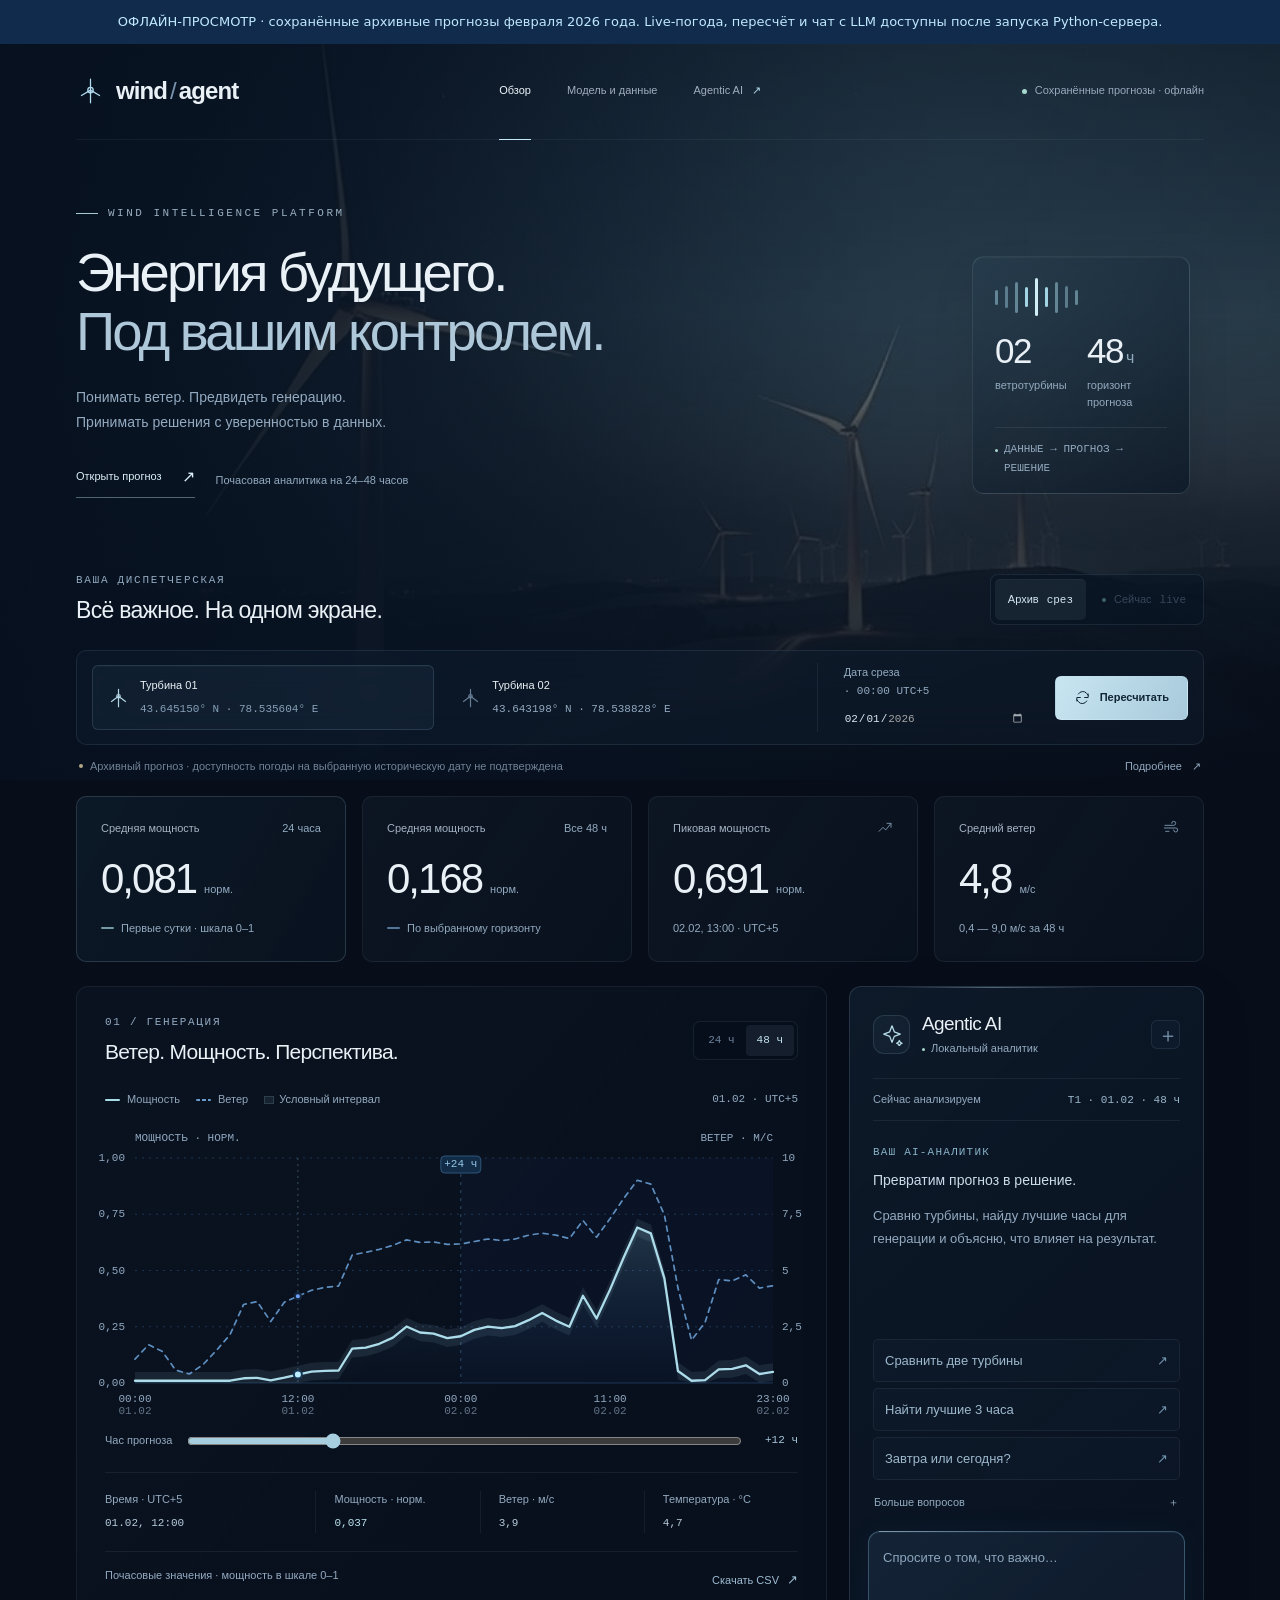
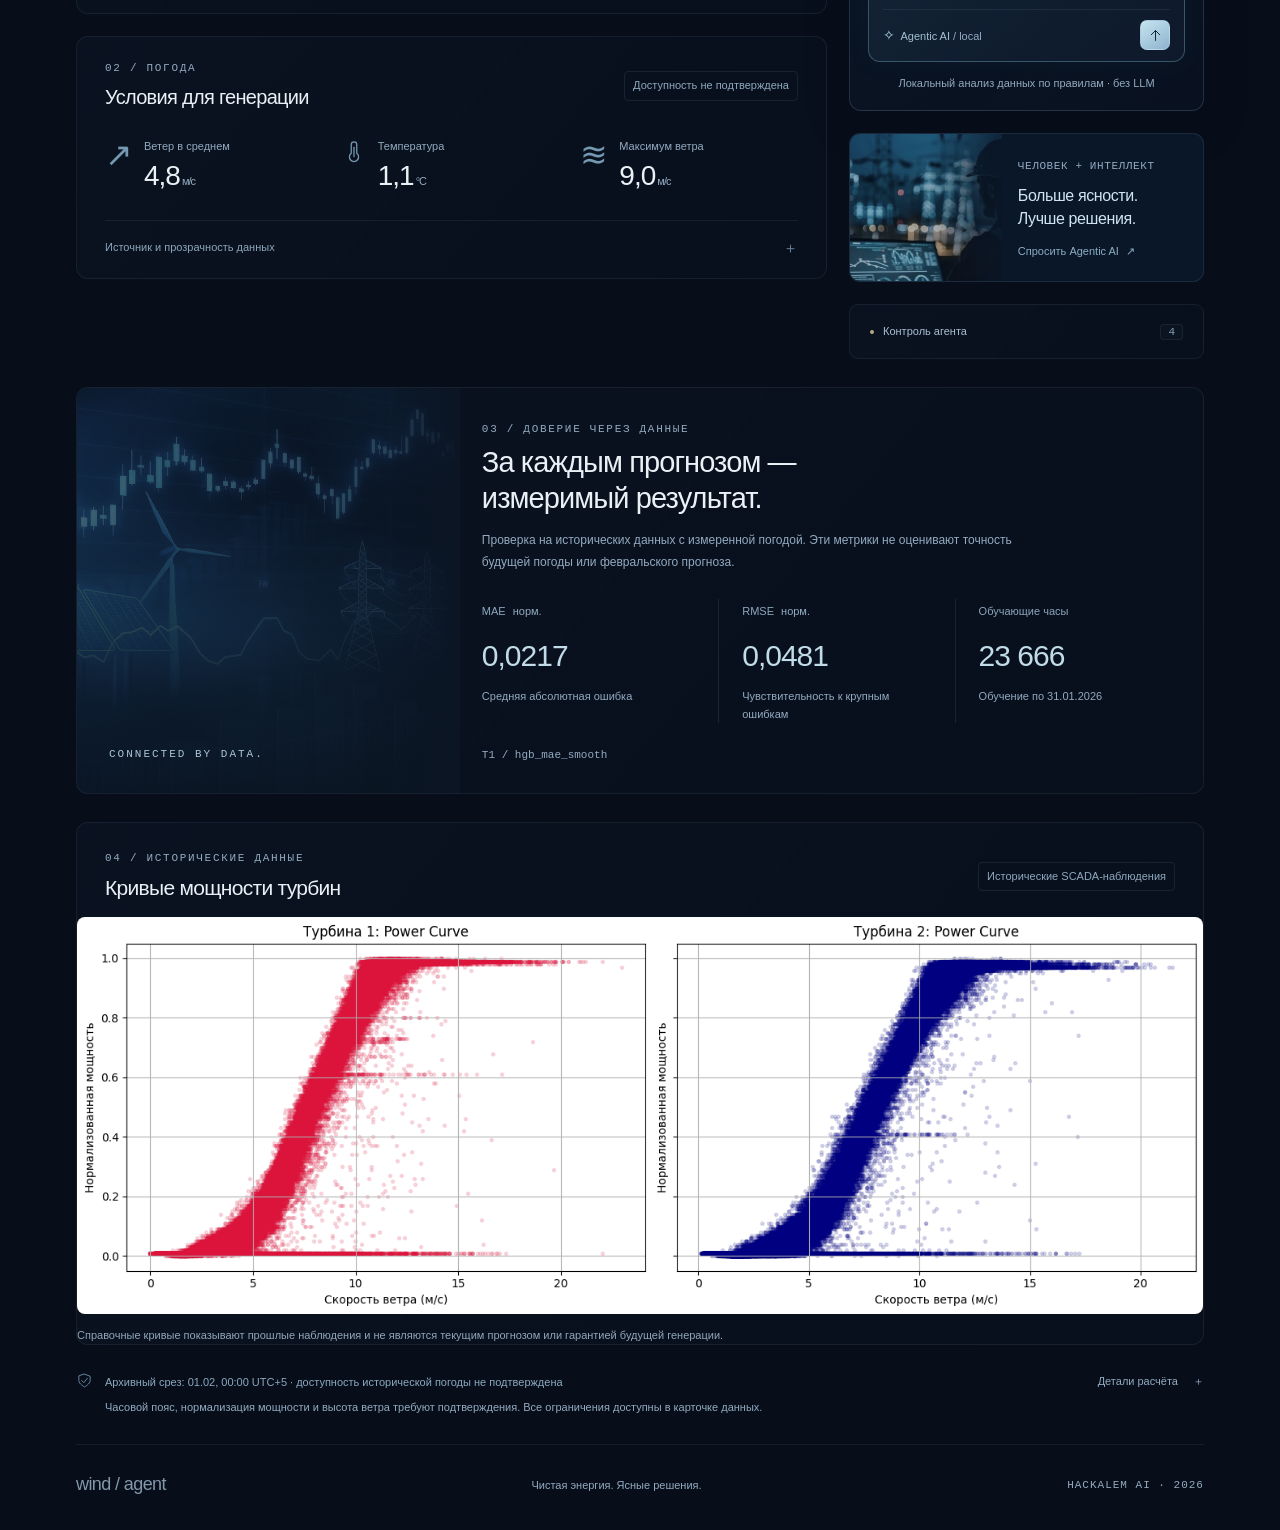
